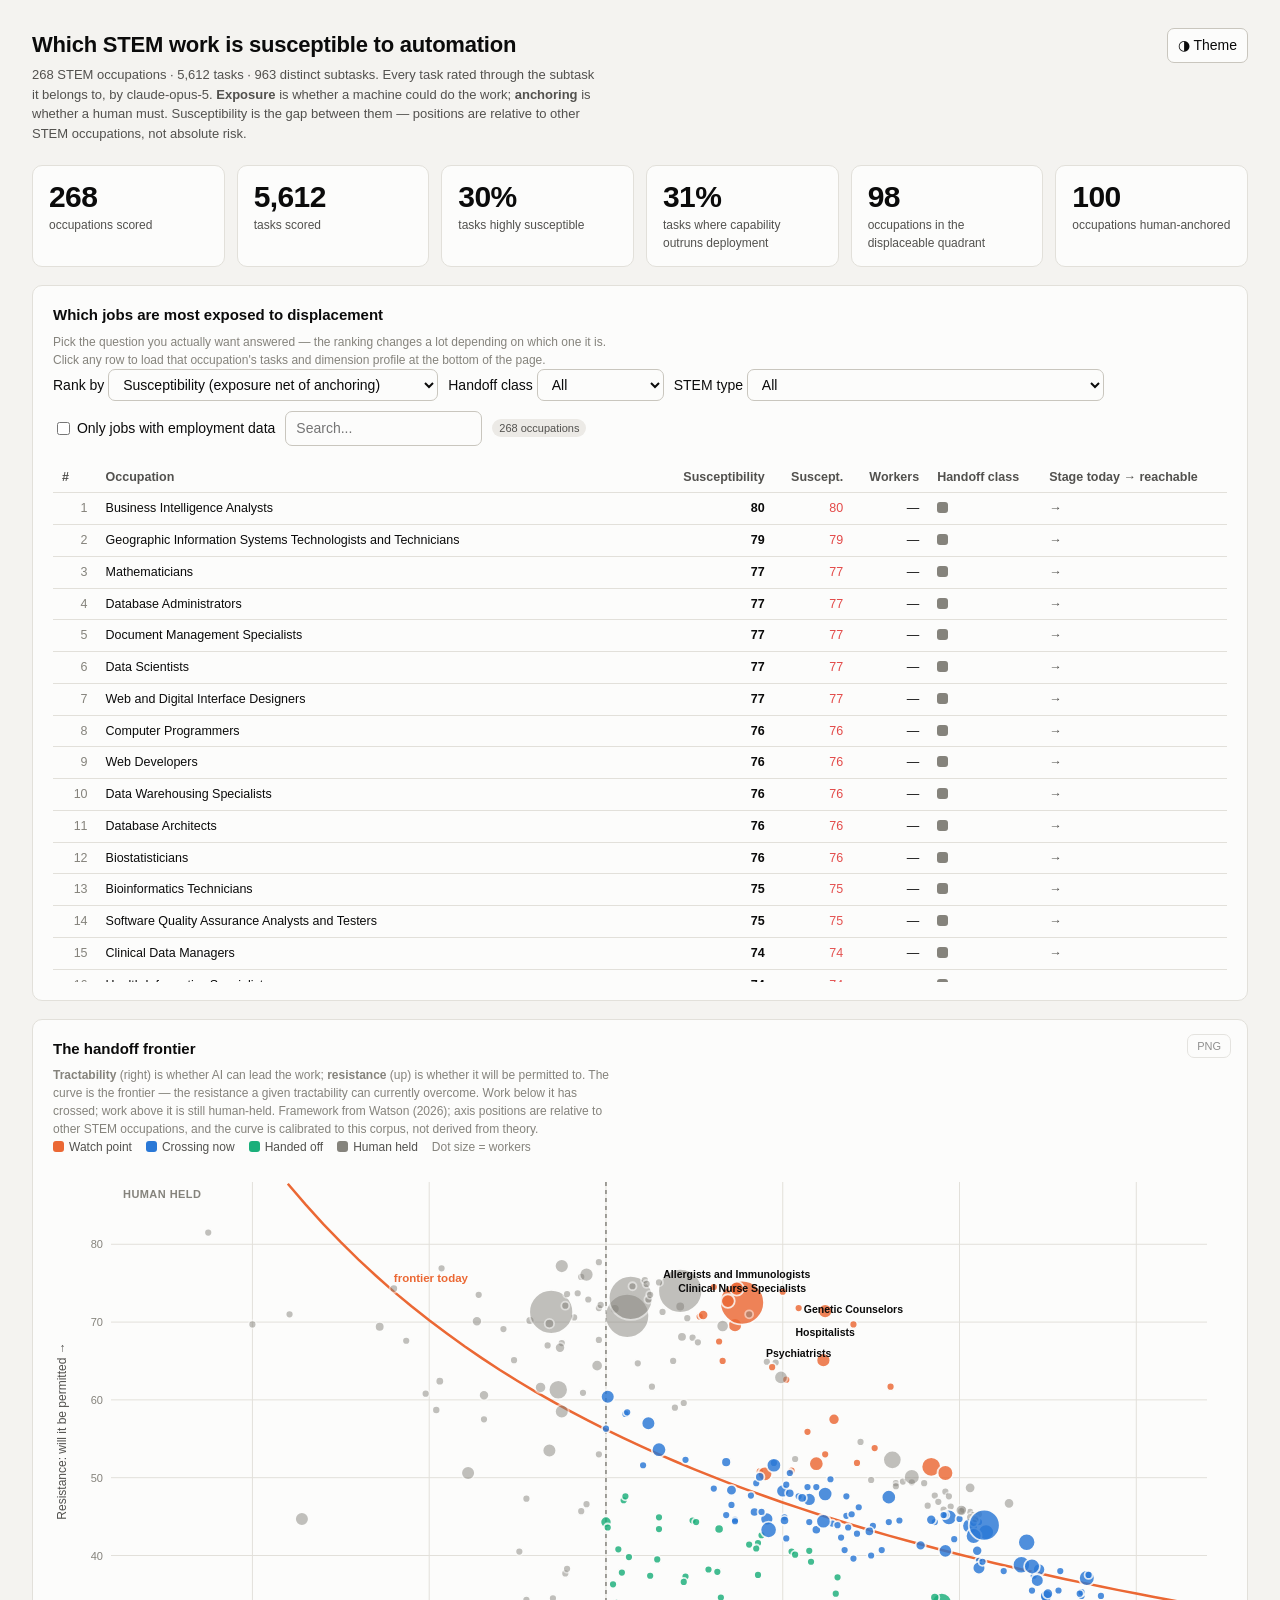
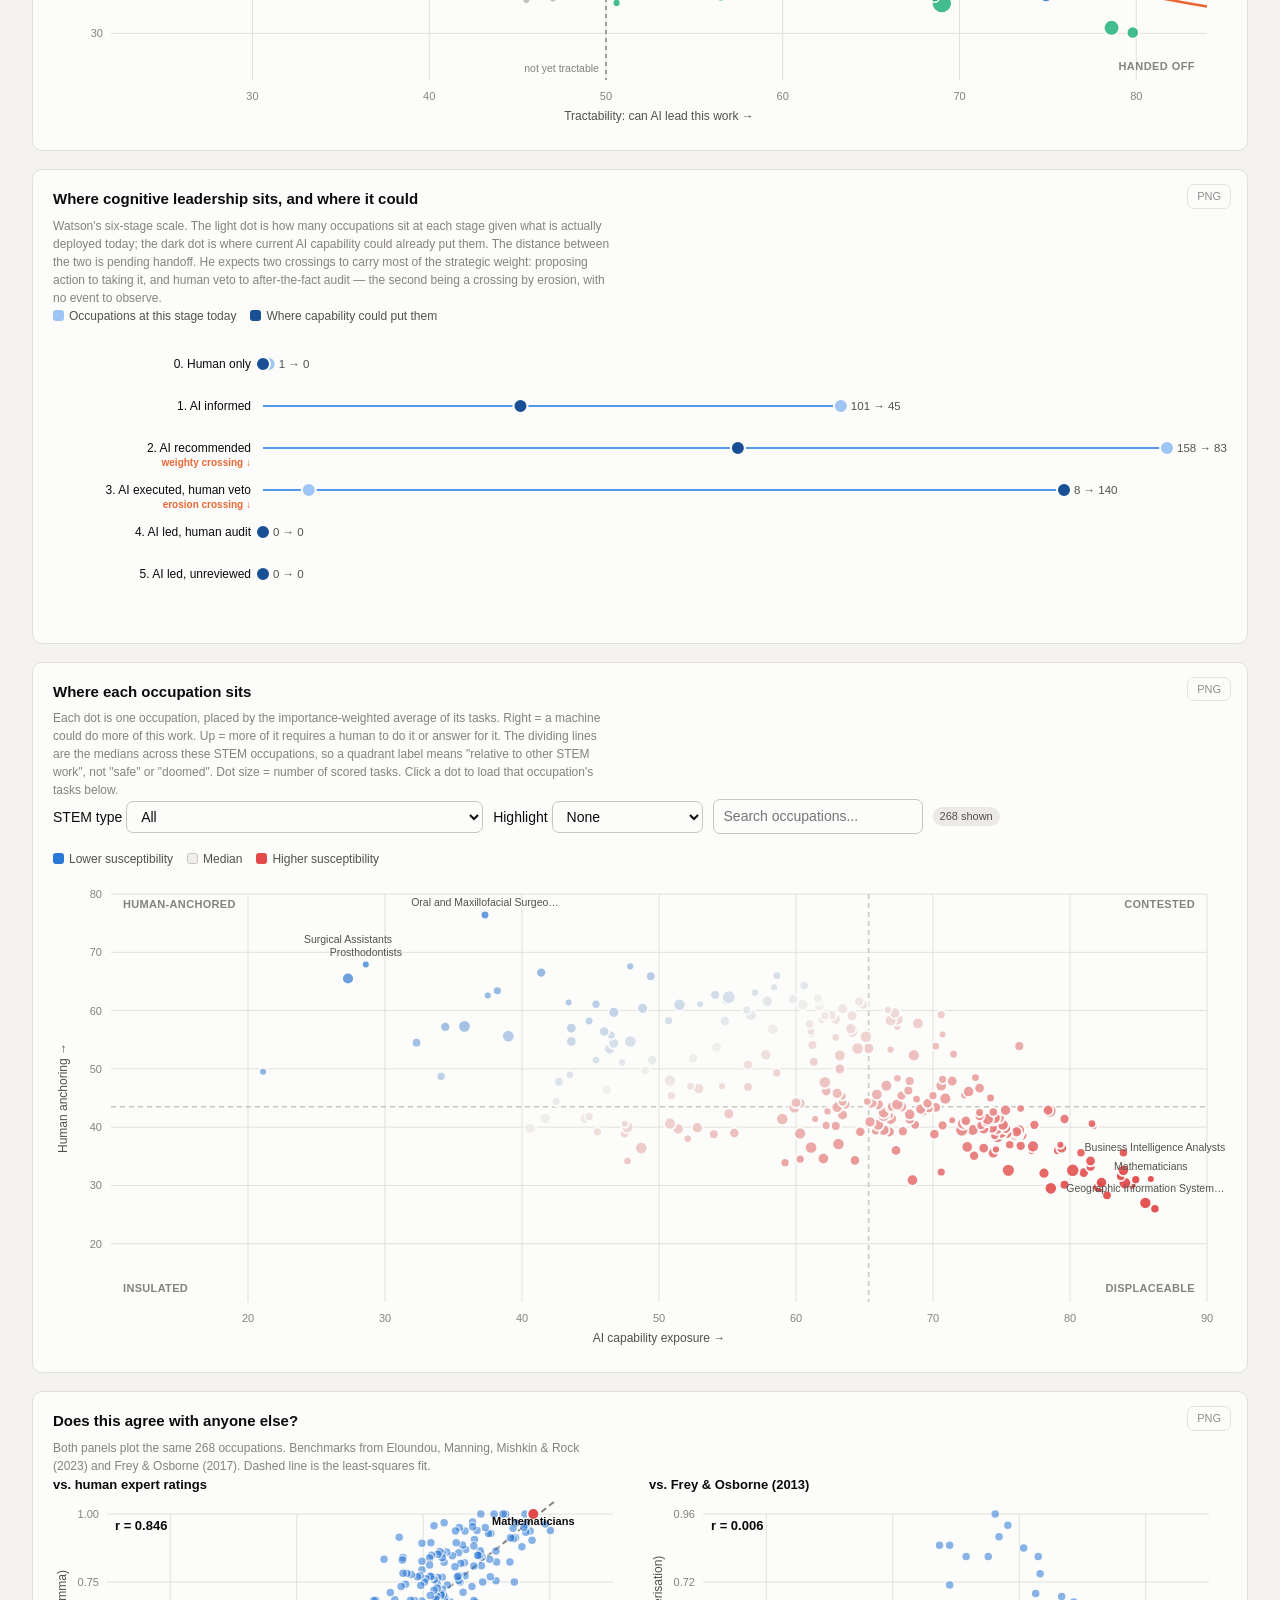
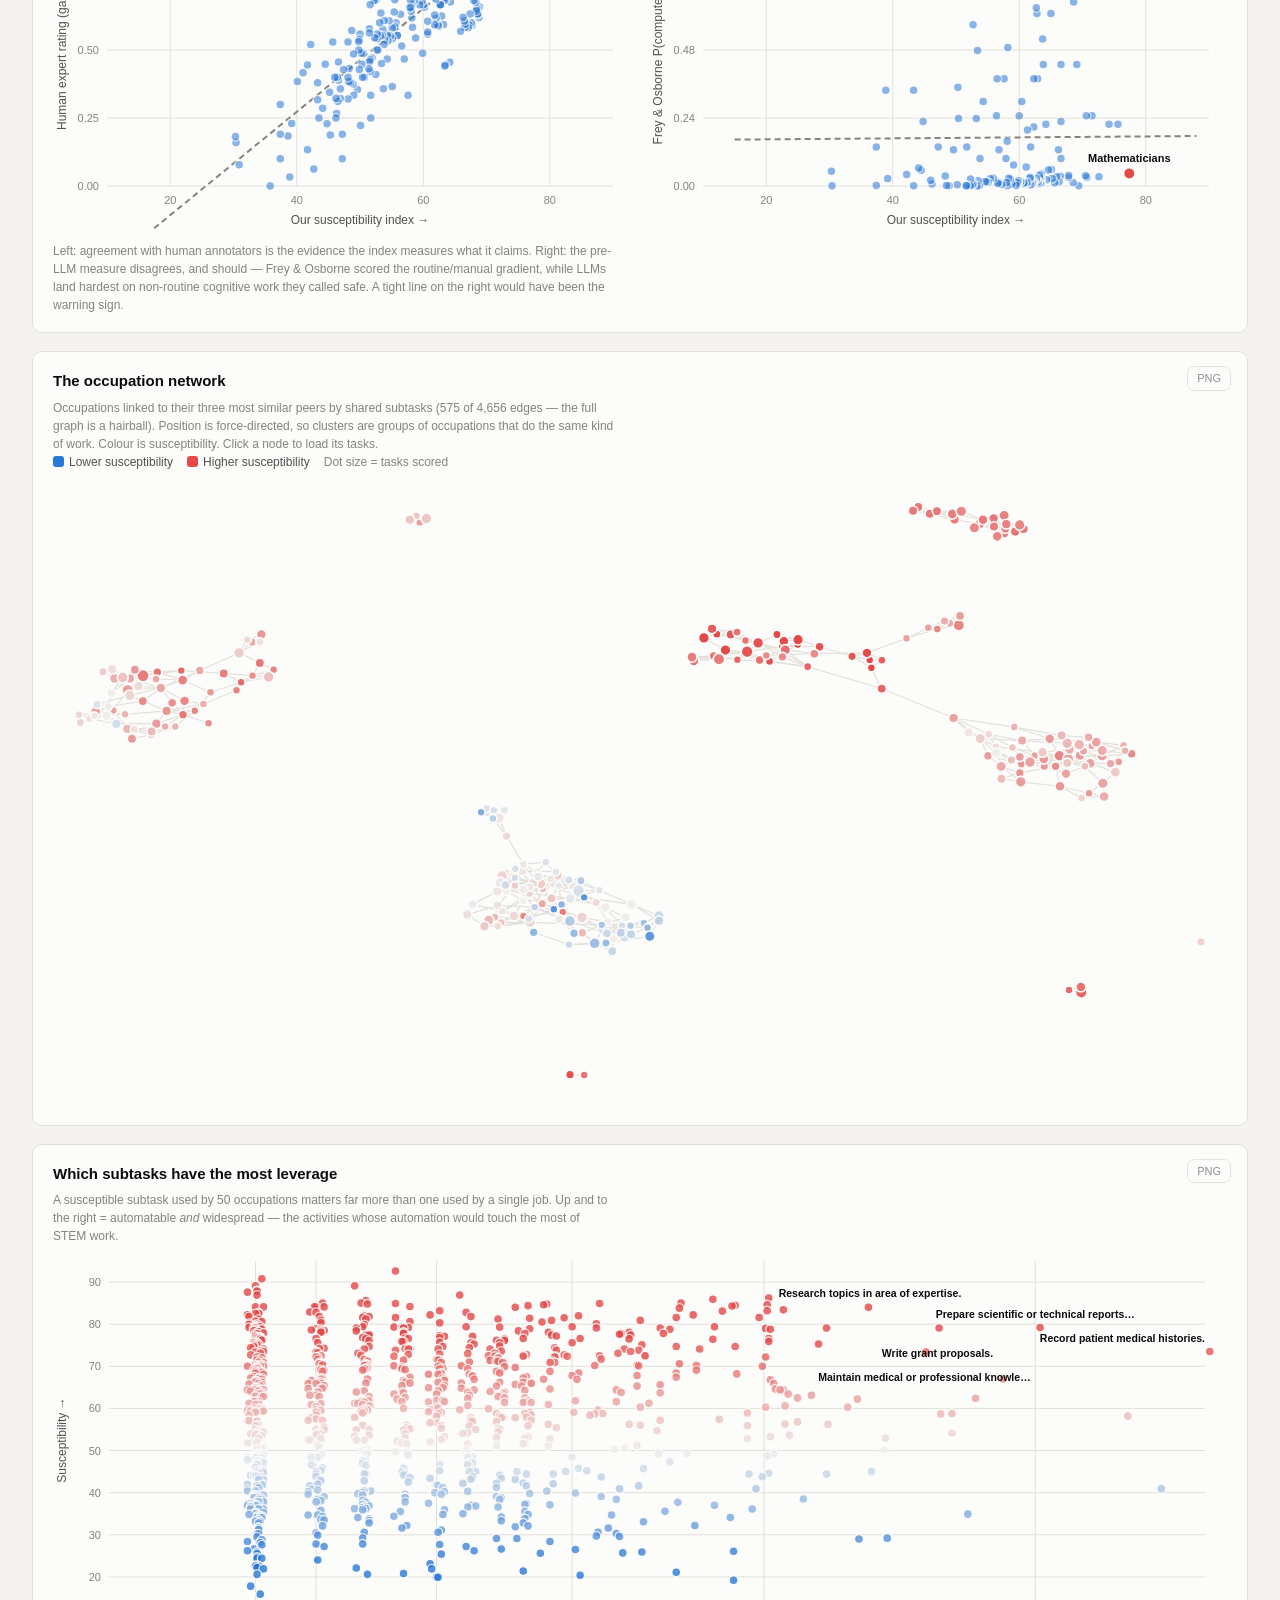
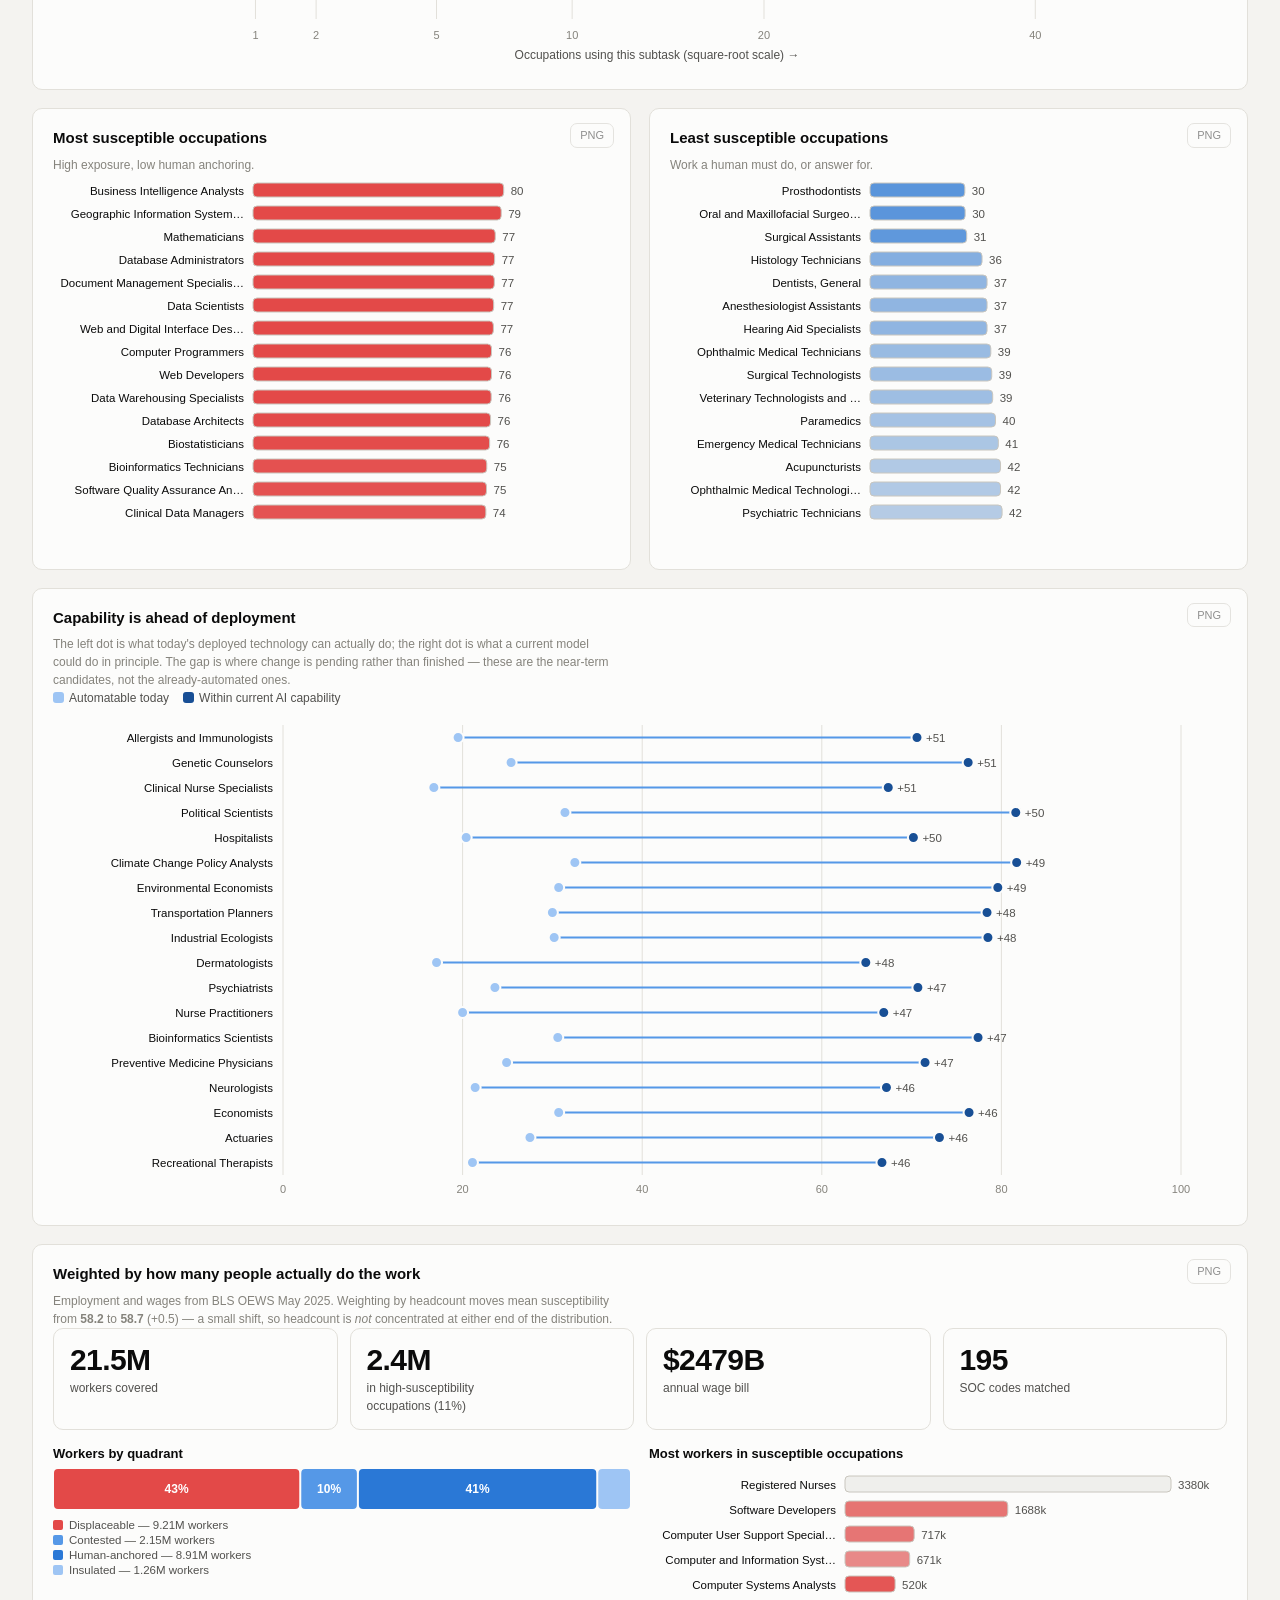
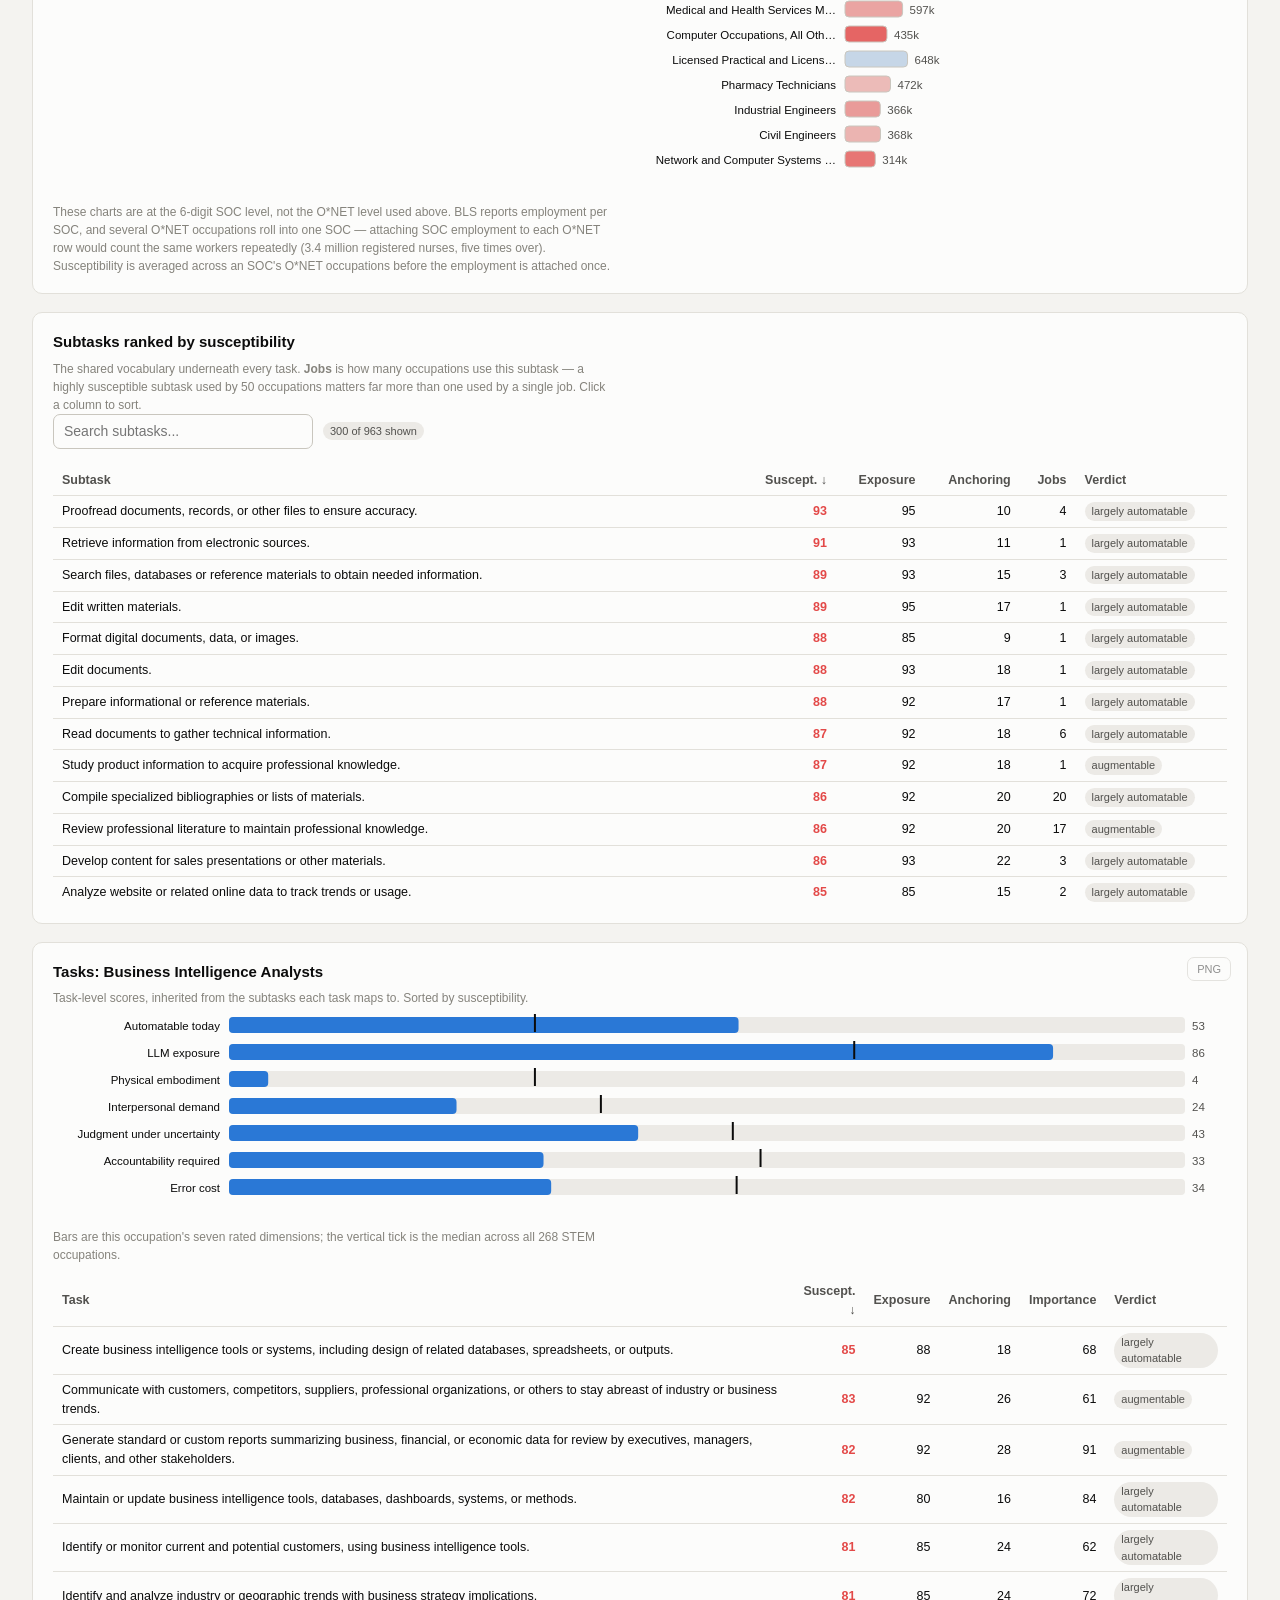
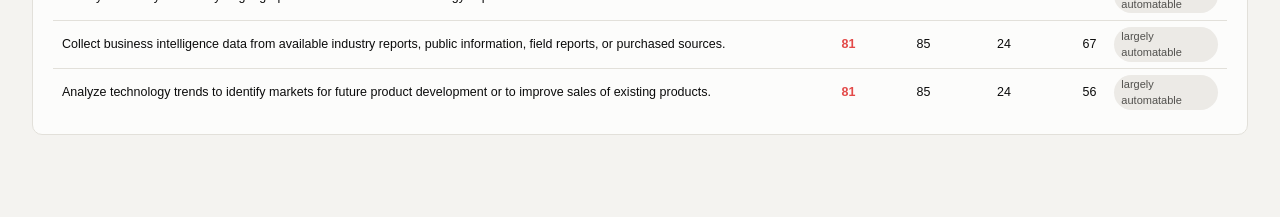
==== docs/dashboard.html @ af8ec161 "Publish the site to docs/ for GitHub Pages at onet.emersonjohnston.org GitHub Pages serves a directo" ====
<!doctype html>
<html lang="en"><head>
<meta charset="utf-8">
<meta name="viewport" content="width=device-width, initial-scale=1">
<title>STEM work &amp; automation susceptibility</title>
<style>
/* Palette roles - light and dark are each selected steps, not an auto-flip. */
.viz-root {
  color-scheme: light;
  --surface-1: #fcfcfb; --surface-2: #f4f3f0; --surface-3: #eceae6;
  --text-primary: #0b0b0b; --text-secondary: #52514e; --text-muted: #85837c;
  --grid: #e2e0da; --axis: #c9c6be;
  --series-1: #2a78d6; --series-2: #eb6834; --series-3: #1baf7a;
  --div-low: #2a78d6; --div-mid: #f0efec; --div-high: #e34948;
  --seq-1: #cde2fb; --seq-2: #9ec5f4; --seq-3: #5598e7; --seq-4: #2a78d6;
  --seq-5: #256abf; --seq-6: #184f95; --seq-7: #0d366b;
}
@media (prefers-color-scheme: dark) {
  :root:where(:not([data-theme="light"])) .viz-root {
    color-scheme: dark;
    --surface-1: #1a1a19; --surface-2: #232321; --surface-3: #2d2d2a;
    --text-primary: #ffffff; --text-secondary: #c3c2b7; --text-muted: #918f85;
    --grid: #333330; --axis: #4a4a45;
    --series-1: #3987e5; --series-2: #d95926; --series-3: #199e70;
    --div-low: #3987e5; --div-mid: #383835; --div-high: #e66767;
  }
}
:root[data-theme="dark"] .viz-root {
  color-scheme: dark;
  --surface-1: #1a1a19; --surface-2: #232321; --surface-3: #2d2d2a;
  --text-primary: #ffffff; --text-secondary: #c3c2b7; --text-muted: #918f85;
  --grid: #333330; --axis: #4a4a45;
  --series-1: #3987e5; --series-2: #d95926; --series-3: #199e70;
  --div-low: #3987e5; --div-mid: #383835; --div-high: #e66767;
}
* { box-sizing: border-box; }
body { margin: 0; background: var(--surface-2); }
.viz-root {
  font: 14px/1.5 -apple-system, BlinkMacSystemFont, "Segoe UI", Roboto, sans-serif;
  background: var(--surface-2); color: var(--text-primary);
  padding: 28px 32px 64px; min-height: 100vh;
}
h1 { font-size: 22px; margin: 0 0 4px; font-weight: 650; letter-spacing: -0.01em; }
h2 { font-size: 15px; margin: 0 0 2px; font-weight: 620; }
.sub { color: var(--text-secondary); font-size: 13px; margin: 0 0 22px; max-width: 78ch; }
.note { color: var(--text-muted); font-size: 12px; margin: 6px 0 0; max-width: 84ch; }
.card { background: var(--surface-1); border: 1px solid var(--grid);
        border-radius: 10px; padding: 18px 20px; margin-bottom: 18px; }
.kpis { display: grid; grid-template-columns: repeat(auto-fit, minmax(150px, 1fr)); gap: 12px; margin-bottom: 18px; }
.kpi { background: var(--surface-1); border: 1px solid var(--grid); border-radius: 10px; padding: 14px 16px; }
.kpi .v { font-size: 30px; font-weight: 640; letter-spacing: -0.02em; line-height: 1.1; }
.kpi .l { color: var(--text-secondary); font-size: 12px; margin-top: 3px; }
.controls { display: flex; flex-wrap: wrap; gap: 10px; align-items: center; margin-bottom: 16px; }
select, button, input { font: inherit; padding: 6px 10px; border-radius: 7px;
  border: 1px solid var(--axis); background: var(--surface-1); color: var(--text-primary); }
button { cursor: pointer; }
button.active { background: var(--series-1); color: #fff; border-color: var(--series-1); }
.legend { display: flex; gap: 14px; flex-wrap: wrap; align-items: center;
          font-size: 12px; color: var(--text-secondary); margin-bottom: 10px; }
.sw { width: 11px; height: 11px; border-radius: 3px; display: inline-block; margin-right: 5px; vertical-align: -1px; }
table { border-collapse: collapse; width: 100%; font-size: 12.5px; }
th, td { text-align: left; padding: 6px 9px; border-bottom: 1px solid var(--grid); }
th { color: var(--text-secondary); font-weight: 600; cursor: pointer; user-select: none;
     position: sticky; top: 0; background: var(--surface-1); }
td.num, th.num { text-align: right; font-variant-numeric: tabular-nums; }
.scroll { max-height: 440px; overflow: auto; }
.tip { position: fixed; pointer-events: none; opacity: 0; transition: opacity .1s;
  background: var(--surface-1); border: 1px solid var(--axis); border-radius: 8px;
  padding: 9px 11px; font-size: 12.5px; max-width: 330px; z-index: 50;
  box-shadow: 0 6px 20px rgba(0,0,0,.18); color: var(--text-primary); }
.tip b { display: block; margin-bottom: 4px; font-size: 13px; }
.tip .r { display: flex; justify-content: space-between; gap: 18px; color: var(--text-secondary); }
.tip .r span:last-child { color: var(--text-primary); font-variant-numeric: tabular-nums; }
.pill { display: inline-block; padding: 1px 7px; border-radius: 20px; font-size: 11px;
        background: var(--surface-3); color: var(--text-secondary); }
.grid2 { display: grid; grid-template-columns: 1fr 1fr; gap: 18px; }
@media (max-width: 1000px) { .grid2 { grid-template-columns: 1fr; } }
.topbar { display: flex; justify-content: space-between; align-items: flex-start; gap: 20px; }
.card { position: relative; }
.png { position: absolute; top: 14px; right: 16px; font-size: 11px; padding: 3px 9px;
       opacity: .45; transition: opacity .15s; }
.card:hover .png { opacity: 1; }
.pending { color: var(--text-muted); font-size: 12.5px; padding: 26px 0; }
text { font-family: inherit; }
</style></head>
<body><div class="viz-root">
<div class="topbar">
  <div>
    <h1>Which STEM work is susceptible to automation</h1>
    <p class="sub">268 STEM occupations &middot; 5,612 tasks &middot; 963 distinct subtasks. Every task rated through the subtask it belongs to, by claude-opus-5. <strong>Exposure</strong> is whether a machine could do the work; <strong>anchoring</strong> is whether a human must. Susceptibility is the gap between them &mdash; positions are relative to other STEM occupations, not absolute risk.</p>
  </div>
  <button id="theme" title="Toggle light/dark">&#9681; Theme</button>
</div>

<div class="kpis" id="kpis"></div>

<div class="card" id="card-answer">
  <h2>Which jobs are most exposed to displacement</h2>
  <p class="note">Pick the question you actually want answered &mdash; the ranking changes a
  lot depending on which one it is. Click any row to load that occupation's tasks and
  dimension profile at the bottom of the page.</p>
  <div class="controls">
    <label>Rank by
      <select id="a-metric">
        <option value="s">Susceptibility (exposure net of anchoring)</option>
        <option value="gap">Willingness gap (capability minus deployment)</option>
        <option value="ero">Erosion risk (crossing without an event)</option>
        <option value="sur">Surprise potential (Watson)</option>
        <option value="emp">Workers in the occupation</option>
        <option value="empatrisk">Workers &times; susceptibility</option>
      </select>
    </label>
    <label>Handoff class
      <select id="a-cls"><option value="">All</option></select>
    </label>
    <label>STEM type
      <select id="a-type"><option value="">All</option></select>
    </label>
    <label><input type="checkbox" id="a-emp" style="vertical-align:-2px"> Only jobs with
      employment data</label>
    <input id="a-q" placeholder="Search..." style="min-width:170px">
    <span class="pill" id="a-n"></span>
  </div>
  <div class="scroll" style="max-height:520px"><table id="t-answer"></table></div>
</div>

<div class="card" id="card-frontier">
  <h2>The handoff frontier</h2>
  <p class="note"><strong>Tractability</strong> (right) is whether AI can lead the work;
  <strong>resistance</strong> (up) is whether it will be permitted to. The curve is the
  frontier &mdash; the resistance a given tractability can currently overcome. Work below it
  has crossed; work above it is still human-held. Framework from Watson (2026);
  axis positions are relative to other STEM occupations, and the curve is calibrated to
  this corpus, not derived from theory.</p>
  <div class="legend" id="frontier-legend"></div>
  <div id="frontier"></div>
</div>

<div class="card" id="card-stages">
  <h2>Where cognitive leadership sits, and where it could</h2>
  <p class="note">Watson's six-stage scale. The light dot is how many occupations sit at each
  stage given what is actually deployed today; the dark dot is where current AI capability
  could already put them. The distance between the two is pending handoff.
  He expects two crossings to carry most of the strategic weight: proposing action to taking
  it, and human veto to after-the-fact audit &mdash; the second being a crossing by erosion,
  with no event to observe.</p>
  <div class="legend">
    <span><span class="sw" style="background:var(--seq-2)"></span>Occupations at this stage today</span>
    <span><span class="sw" style="background:var(--seq-6)"></span>Where capability could put them</span>
  </div>
  <div id="stages"></div>
</div>

<div class="card" id="card-scatter">
  <h2>Where each occupation sits</h2>
  <p class="note">Each dot is one occupation, placed by the importance-weighted average of its
  tasks. Right = a machine could do more of this work. Up = more of it requires a human to do it
  or answer for it. The dividing lines are the medians across these STEM occupations, so a
  quadrant label means "relative to other STEM work", not "safe" or "doomed".
  Dot size = number of scored tasks. Click a dot to load that occupation's tasks below.</p>
  <div class="controls">
    <label>STEM type
      <select id="f-type"><option value="">All</option></select>
    </label>
    <label>Highlight
      <select id="f-hl">
        <option value="">None</option>
        <option value="Displaceable">Displaceable</option>
        <option value="Contested">Contested</option>
        <option value="Human-anchored">Human-anchored</option>
        <option value="Insulated">Insulated</option>
      </select>
    </label>
    <input id="f-q" placeholder="Search occupations..." style="min-width:210px">
    <span class="pill" id="scatter-n"></span>
  </div>
  <div class="legend">
    <span><span class="sw" style="background:var(--div-low)"></span>Lower susceptibility</span>
    <span><span class="sw" style="background:var(--div-mid);border:1px solid var(--axis)"></span>Median</span>
    <span><span class="sw" style="background:var(--div-high)"></span>Higher susceptibility</span>
  </div>
  <div id="scatter"></div>
</div>

<div class="card" id="val-card" style="display:none">
  <h2>Does this agree with anyone else?</h2>
  <p class="note" id="val-note"></p>
  <div class="grid2">
    <div>
      <h2 style="font-size:13px;margin-bottom:6px">vs. human expert ratings</h2>
      <div id="val-human"></div>
    </div>
    <div>
      <h2 style="font-size:13px;margin-bottom:6px">vs. Frey &amp; Osborne (2013)</h2>
      <div id="val-frey"></div>
    </div>
  </div>
  <p class="note">Left: agreement with human annotators is the evidence the index measures
  what it claims. Right: the pre-LLM measure disagrees, and should &mdash; Frey &amp; Osborne
  scored the routine/manual gradient, while LLMs land hardest on non-routine cognitive work
  they called safe. A tight line on the right would have been the warning sign.</p>
</div>

<div class="card" id="card-network">
  <h2>The occupation network</h2>
  <p class="note">Occupations linked to their three most similar peers by shared subtasks
  (575 of 4,656 edges &mdash; the full graph is a hairball). Position is force-directed, so
  clusters are groups of occupations that do the same kind of work. Colour is
  susceptibility. Click a node to load its tasks.</p>
  <div class="legend">
    <span><span class="sw" style="background:var(--div-low)"></span>Lower susceptibility</span>
    <span><span class="sw" style="background:var(--div-high)"></span>Higher susceptibility</span>
    <span style="color:var(--text-muted)">Dot size = tasks scored</span>
  </div>
  <div id="network"></div>
</div>

<div class="card" id="card-leverage">
  <h2>Which subtasks have the most leverage</h2>
  <p class="note">A susceptible subtask used by 50 occupations matters far more than one used
  by a single job. Up and to the right = automatable <em>and</em> widespread &mdash; the
  activities whose automation would touch the most of STEM work.</p>
  <div id="leverage"></div>
</div>

<div class="grid2" id="grid-bars">
  <div class="card" id="card-bars-top">
    <h2>Most susceptible occupations</h2>
    <p class="note">High exposure, low human anchoring.</p>
    <div id="bars-top"></div>
  </div>
  <div class="card" id="card-bars-bot">
    <h2>Least susceptible occupations</h2>
    <p class="note">Work a human must do, or answer for.</p>
    <div id="bars-bot"></div>
  </div>
</div>

<div class="card" id="card-dumbbell">
  <h2>Capability is ahead of deployment</h2>
  <p class="note">The left dot is what today's deployed technology can actually do; the right dot
  is what a current model could do in principle. The gap is where change is pending rather than
  finished &mdash; these are the near-term candidates, not the already-automated ones.</p>
  <div class="legend">
    <span><span class="sw" style="background:var(--seq-2)"></span>Automatable today</span>
    <span><span class="sw" style="background:var(--seq-6)"></span>Within current AI capability</span>
  </div>
  <div id="dumbbell"></div>
</div>

<div class="card" id="emp-card" style="display:none">
  <h2>Weighted by how many people actually do the work</h2>
  <p class="note" id="emp-note"></p>
  <div class="kpis" id="emp-kpis" style="margin-bottom:14px"></div>
  <div class="grid2">
    <div>
      <h2 style="font-size:13px;margin-bottom:6px">Workers by quadrant</h2>
      <div id="emp-quad"></div>
    </div>
    <div>
      <h2 style="font-size:13px;margin-bottom:6px">Most workers in susceptible occupations</h2>
      <div id="emp-bars"></div>
    </div>
  </div>
  <p class="note">These charts are at the 6-digit SOC level, not the O*NET level used
  above. BLS reports employment per SOC, and several O*NET occupations roll into one
  SOC &mdash; attaching SOC employment to each O*NET row would count the same workers
  repeatedly (3.4 million registered nurses, five times over). Susceptibility is
  averaged across an SOC's O*NET occupations before the employment is attached once.</p>
</div>

<div class="card" id="card-subtasks">
  <h2>Subtasks ranked by susceptibility</h2>
  <p class="note">The shared vocabulary underneath every task. <strong>Jobs</strong> is how many
  occupations use this subtask &mdash; a highly susceptible subtask used by 50 occupations matters
  far more than one used by a single job. Click a column to sort.</p>
  <div class="controls">
    <input id="f-sub" placeholder="Search subtasks..." style="min-width:260px">
    <span class="pill" id="sub-n"></span>
  </div>
  <div class="scroll"><table id="t-sub"></table></div>
</div>

<div class="card" id="card-tasks">
  <h2 id="task-title">Tasks &mdash; click an occupation above</h2>
  <p class="note">Task-level scores, inherited from the subtasks each task maps to.
  Sorted by susceptibility.</p>
  <div id="profile" style="margin-bottom:14px"></div>
  <p class="note" style="margin-top:0;margin-bottom:12px">Bars are this occupation's seven
  rated dimensions; the vertical tick is the median across all 268 STEM occupations.</p>
  <div class="scroll"><table id="t-task"></table></div>
</div>

<div class="tip" id="tip"></div>
</div>
<script>
const DATA = {"hand":[{"c":"19-3041.00","t":"Sociologists","T":65.0,"R":49.7,"now":1,"reach":3,"nowL":"AI informed","reachL":"AI executed, human veto","gap":45.0,"cls":"Human held","ero":22.2,"sur":4.0,"emp":2260.0,"wx":"","ty":"Research, Development, Design, and Practitioners"},{"c":"29-9092.00","t":"Genetic Counselors","T":64.0,"R":69.7,"now":1,"reach":2,"nowL":"AI informed","reachL":"AI recommended","gap":50.9,"cls":"Watch point","ero":36.1,"sur":3.7,"emp":3740.0,"wx":"","ty":"Research, Development, Design, and Practitioners"},{"c":"19-2041.01","t":"Climate Change Policy Analysts","T":69.5,"R":46.3,"now":2,"reach":3,"nowL":"AI recommended","reachL":"AI executed, human veto","gap":49.3,"cls":"Human held","ero":31.5,"sur":3.1,"emp":89250.0,"wx":"proposing action to taking it","ty":"Research, Development, Design, and Practitioners"},{"c":"19-3094.00","t":"Political Scientists","T":68.6,"R":44.3,"now":2,"reach":3,"nowL":"AI recommended","reachL":"AI executed, human veto","gap":50.3,"cls":"Crossing now","ero":29.6,"sur":3.0,"emp":5540.0,"wx":"proposing action to taking it","ty":"Research, Development, Design, and Practitioners"},{"c":"15-2011.00","t":"Actuaries","T":66.1,"R":61.7,"now":1,"reach":2,"nowL":"AI informed","reachL":"AI recommended","gap":45.6,"cls":"Watch point","ero":31.7,"sur":2.9,"emp":26670.0,"wx":"","ty":"Research, Development, Design, and Practitioners"},{"c":"19-3099.01","t":"Transportation Planners","T":66.4,"R":49.3,"now":2,"reach":3,"nowL":"AI recommended","reachL":"AI executed, human veto","gap":48.4,"cls":"Human held","ero":30.0,"sur":2.9,"emp":37100.0,"wx":"proposing action to taking it","ty":"Research, Development, Design, and Practitioners"},{"c":"19-3011.01","t":"Environmental Economists","T":65.1,"R":43.8,"now":2,"reach":3,"nowL":"AI recommended","reachL":"AI executed, human veto","gap":48.8,"cls":"Crossing now","ero":26.4,"sur":2.6,"emp":17790.0,"wx":"proposing action to taking it","ty":"Research, Development, Design, and Practitioners"},{"c":"29-1229.05","t":"Preventive Medicine Physicians","T":62.3,"R":65.1,"now":1,"reach":2,"nowL":"AI informed","reachL":"AI recommended","gap":46.6,"cls":"Watch point","ero":27.6,"sur":2.6,"emp":342720.0,"wx":"","ty":"Research, Development, Design, and Practitioners"},{"c":"15-1211.01","t":"Health Informatics Specialists","T":73.8,"R":41.7,"now":2,"reach":3,"nowL":"AI recommended","reachL":"AI executed, human veto","gap":43.0,"cls":"Crossing now","ero":29.5,"sur":2.5,"emp":519530.0,"wx":"proposing action to taking it","ty":"Research, Development, Design, and Practitioners"},{"c":"15-2021.00","t":"Mathematicians","T":74.8,"R":34.6,"now":2,"reach":3,"nowL":"AI recommended","reachL":"AI executed, human veto","gap":41.5,"cls":"Crossing now","ero":29.9,"sur":2.5,"emp":2030.0,"wx":"proposing action to taking it","ty":"Research, Development, Design, and Practitioners"},{"c":"15-1243.01","t":"Data Warehousing Specialists","T":75.7,"R":38.0,"now":2,"reach":3,"nowL":"AI recommended","reachL":"AI executed, human veto","gap":40.7,"cls":"Crossing now","ero":29.1,"sur":2.4,"emp":67140.0,"wx":"proposing action to taking it","ty":"Research, Development, Design, and Practitioners"},{"c":"15-2051.00","t":"Data Scientists","T":74.9,"R":34.8,"now":2,"reach":3,"nowL":"AI recommended","reachL":"AI executed, human veto","gap":40.8,"cls":"Crossing now","ero":28.8,"sur":2.4,"emp":262440.0,"wx":"proposing action to taking it","ty":"Research, Development, Design, and Practitioners"},{"c":"15-2041.01","t":"Biostatisticians","T":74.2,"R":37.4,"now":2,"reach":3,"nowL":"AI recommended","reachL":"AI executed, human veto","gap":38.5,"cls":"Crossing now","ero":29.5,"sur":2.3,"emp":29030.0,"wx":"proposing action to taking it","ty":"Research, Development, Design, and Practitioners"},{"c":"19-1029.04","t":"Biologists","T":60.1,"R":44.9,"now":1,"reach":3,"nowL":"AI informed","reachL":"AI executed, human veto","gap":40.5,"cls":"Crossing now","ero":14.3,"sur":2.3,"emp":55850.0,"wx":"","ty":"Research, Development, Design, and Practitioners"},{"c":"19-2041.03","t":"Industrial Ecologists","T":62.8,"R":44.1,"now":2,"reach":3,"nowL":"AI recommended","reachL":"AI executed, human veto","gap":48.4,"cls":"Crossing now","ero":23.9,"sur":2.3,"emp":89250.0,"wx":"proposing action to taking it","ty":"Research, Development, Design, and Practitioners"},{"c":"19-3011.00","t":"Economists","T":66.4,"R":48.9,"now":2,"reach":3,"nowL":"AI recommended","reachL":"AI executed, human veto","gap":45.6,"cls":"Human held","ero":25.6,"sur":2.3,"emp":17790.0,"wx":"proposing action to taking it","ty":"Research, Development, Design, and Practitioners"},{"c":"15-2041.00","t":"Statisticians","T":72.5,"R":38.0,"now":2,"reach":3,"nowL":"AI recommended","reachL":"AI executed, human veto","gap":38.9,"cls":"Crossing now","ero":28.3,"sur":2.2,"emp":29030.0,"wx":"proposing action to taking it","ty":"Research, Development, Design, and Practitioners"},{"c":"15-1299.04","t":"Penetration Testers","T":70.6,"R":43.8,"now":2,"reach":3,"nowL":"AI recommended","reachL":"AI executed, human veto","gap":37.3,"cls":"Crossing now","ero":27.7,"sur":2.1,"emp":435370.0,"wx":"proposing action to taking it","ty":"Research, Development, Design, and Practitioners"},{"c":"15-2031.00","t":"Operations Research Analysts","T":71.1,"R":39.3,"now":2,"reach":3,"nowL":"AI recommended","reachL":"AI executed, human veto","gap":42.1,"cls":"Crossing now","ero":25.1,"sur":2.1,"emp":108510.0,"wx":"proposing action to taking it","ty":"Research, Development, Design, and Practitioners"},{"c":"17-2041.00","t":"Chemical Engineers","T":58.2,"R":47.7,"now":1,"reach":3,"nowL":"AI informed","reachL":"AI executed, human veto","gap":39.5,"cls":"Crossing now","ero":13.3,"sur":2.1,"emp":21070.0,"wx":"","ty":"Research, Development, Design, and Practitioners"},{"c":"19-3051.00","t":"Urban and Regional Planners","T":66.8,"R":49.5,"now":2,"reach":3,"nowL":"AI recommended","reachL":"AI executed, human veto","gap":43.0,"cls":"Human held","ero":24.4,"sur":2.1,"emp":44230.0,"wx":"proposing action to taking it","ty":"Research, Development, Design, and Practitioners"},{"c":"29-1229.06","t":"Sports Medicine Physicians","T":57.3,"R":69.6,"now":1,"reach":2,"nowL":"AI informed","reachL":"AI recommended","gap":45.0,"cls":"Watch point","ero":23.7,"sur":2.1,"emp":342720.0,"wx":"","ty":"Research, Development, Design, and Practitioners"},{"c":"15-1212.00","t":"Information Security Analysts","T":72.8,"R":46.7,"now":2,"reach":3,"nowL":"AI recommended","reachL":"AI executed, human veto","gap":34.2,"cls":"Human held","ero":28.8,"sur":2.0,"emp":190650.0,"wx":"proposing action to taking it","ty":"Research, Development, Design, and Practitioners"},{"c":"15-1299.03","t":"Document Management Specialists","T":77.2,"R":37.1,"now":2,"reach":3,"nowL":"AI recommended","reachL":"AI executed, human veto","gap":35.0,"cls":"Crossing now","ero":29.1,"sur":2.0,"emp":435370.0,"wx":"proposing action to taking it","ty":"Research, Development, Design, and Practitioners"},{"c":"19-1029.01","t":"Bioinformatics Scientists","T":66.0,"R":44.3,"now":2,"reach":3,"nowL":"AI recommended","reachL":"AI executed, human veto","gap":46.8,"cls":"Crossing now","ero":21.5,"sur":2.0,"emp":55850.0,"wx":"proposing action to taking it","ty":"Research, Development, Design, and Practitioners"},{"c":"19-1041.00","t":"Epidemiologists","T":61.4,"R":55.9,"now":1,"reach":2,"nowL":"AI informed","reachL":"AI recommended","gap":45.3,"cls":"Watch point","ero":22.5,"sur":2.0,"emp":12090.0,"wx":"","ty":"Research, Development, Design, and Practitioners"},{"c":"19-2041.00","t":"Environmental Scientists and Specialists, Including Health","T":60.5,"R":50.9,"now":1,"reach":2,"nowL":"AI informed","reachL":"AI recommended","gap":44.7,"cls":"Watch point","ero":22.4,"sur":2.0,"emp":89250.0,"wx":"","ty":"Research, Development, Design, and Practitioners"},{"c":"15-1243.00","t":"Database Architects","T":77.3,"R":37.5,"now":2,"reach":3,"nowL":"AI recommended","reachL":"AI executed, human veto","gap":36.4,"cls":"Crossing now","ero":26.1,"sur":1.9,"emp":67140.0,"wx":"proposing action to taking it","ty":"Research, Development, Design, and Practitioners"},{"c":"15-2051.02","t":"Clinical Data Managers","T":74.5,"R":38.2,"now":2,"reach":3,"nowL":"AI recommended","reachL":"AI executed, human veto","gap":38.0,"cls":"Crossing now","ero":25.5,"sur":1.9,"emp":262440.0,"wx":"proposing action to taking it","ty":"Research, Development, Design, and Practitioners"},{"c":"19-3032.00","t":"Industrial-Organizational Psychologists","T":64.2,"R":51.9,"now":1,"reach":2,"nowL":"AI informed","reachL":"AI recommended","gap":43.8,"cls":"Watch point","ero":21.5,"sur":1.9,"emp":790.0,"wx":"","ty":"Research, Development, Design, and Practitioners"},{"c":"25-1053.00","t":"Environmental Science Teachers, Postsecondary","T":70.6,"R":45.6,"now":2,"reach":3,"nowL":"AI recommended","reachL":"AI executed, human veto","gap":40.5,"cls":"Human held","ero":23.2,"sur":1.9,"emp":6690.0,"wx":"proposing action to taking it","ty":"Postsecondary Teaching"},{"c":"11-9041.00","t":"Architectural and Engineering Managers","T":62.9,"R":57.5,"now":1,"reach":2,"nowL":"AI informed","reachL":"AI recommended","gap":41.7,"cls":"Watch point","ero":22.1,"sur":1.8,"emp":220260.0,"wx":"","ty":"Managerial"},{"c":"11-9121.00","t":"Natural Sciences Managers","T":65.2,"R":53.8,"now":1,"reach":2,"nowL":"AI informed","reachL":"AI recommended","gap":41.0,"cls":"Watch point","ero":22.0,"sur":1.8,"emp":108690.0,"wx":"","ty":"Managerial"},{"c":"15-1211.00","t":"Computer Systems Analysts","T":73.5,"R":38.8,"now":2,"reach":3,"nowL":"AI recommended","reachL":"AI executed, human veto","gap":37.4,"cls":"Crossing now","ero":23.7,"sur":1.8,"emp":519530.0,"wx":"proposing action to taking it","ty":"Research, Development, Design, and Practitioners"},{"c":"15-1221.00","t":"Computer and Information Research Scientists","T":67.3,"R":49.4,"now":2,"reach":3,"nowL":"AI recommended","reachL":"AI executed, human veto","gap":41.2,"cls":"Human held","ero":21.5,"sur":1.8,"emp":37200.0,"wx":"proposing action to taking it","ty":"Research, Development, Design, and Practitioners"},{"c":"15-1255.00","t":"Web and Digital Interface Designers","T":76.9,"R":34.8,"now":2,"reach":3,"nowL":"AI recommended","reachL":"AI executed, human veto","gap":36.8,"cls":"Crossing now","ero":25.1,"sur":1.8,"emp":113330.0,"wx":"proposing action to taking it","ty":"Research, Development, Design, and Practitioners"},{"c":"15-1299.07","t":"Blockchain Engineers","T":71.5,"R":43.0,"now":2,"reach":3,"nowL":"AI recommended","reachL":"AI executed, human veto","gap":35.6,"cls":"Crossing now","ero":25.0,"sur":1.8,"emp":435370.0,"wx":"proposing action to taking it","ty":"Research, Development, Design, and Practitioners"},{"c":"17-2031.00","t":"Bioengineers and Biomedical Engineers","T":64.3,"R":46.2,"now":2,"reach":3,"nowL":"AI recommended","reachL":"AI executed, human veto","gap":44.5,"cls":"Crossing now","ero":20.0,"sur":1.8,"emp":23480.0,"wx":"proposing action to taking it","ty":"Research, Development, Design, and Practitioners"},{"c":"17-2051.02","t":"Water/Wastewater Engineers","T":61.9,"R":51.8,"now":1,"reach":2,"nowL":"AI informed","reachL":"AI recommended","gap":41.5,"cls":"Watch point","ero":21.4,"sur":1.8,"emp":367840.0,"wx":"","ty":"Research, Development, Design, and Practitioners"},{"c":"25-1031.00","t":"Architecture Teachers, Postsecondary","T":70.9,"R":45.0,"now":2,"reach":3,"nowL":"AI recommended","reachL":"AI executed, human veto","gap":39.5,"cls":"Human held","ero":22.5,"sur":1.8,"emp":7700.0,"wx":"proposing action to taking it","ty":"Postsecondary Teaching"},{"c":"25-1043.00","t":"Forestry and Conservation Science Teachers, Postsecondary","T":70.8,"R":45.2,"now":2,"reach":3,"nowL":"AI recommended","reachL":"AI executed, human veto","gap":40.1,"cls":"Human held","ero":22.7,"sur":1.8,"emp":1520.0,"wx":"proposing action to taking it","ty":"Postsecondary Teaching"},{"c":"25-1061.00","t":"Anthropology and Archeology Teachers, Postsecondary","T":69.1,"R":45.9,"now":2,"reach":3,"nowL":"AI recommended","reachL":"AI executed, human veto","gap":40.9,"cls":"Human held","ero":21.7,"sur":1.8,"emp":5240.0,"wx":"proposing action to taking it","ty":"Postsecondary Teaching"},{"c":"25-1062.00","t":"Area, Ethnic, and Cultural Studies Teachers, Postsecondary","T":70.6,"R":44.9,"now":2,"reach":3,"nowL":"AI recommended","reachL":"AI executed, human veto","gap":40.0,"cls":"Human held","ero":22.1,"sur":1.8,"emp":11300.0,"wx":"proposing action to taking it","ty":"Postsecondary Teaching"},{"c":"25-1063.00","t":"Economics Teachers, Postsecondary","T":71.1,"R":44.3,"now":2,"reach":3,"nowL":"AI recommended","reachL":"AI executed, human veto","gap":39.6,"cls":"Crossing now","ero":22.3,"sur":1.8,"emp":11560.0,"wx":"proposing action to taking it","ty":"Postsecondary Teaching"},{"c":"25-1072.00","t":"Nursing Instructors and Teachers, Postsecondary","T":69.2,"R":48.2,"now":2,"reach":3,"nowL":"AI recommended","reachL":"AI executed, human veto","gap":41.4,"cls":"Human held","ero":21.9,"sur":1.8,"emp":77960.0,"wx":"proposing action to taking it","ty":"Postsecondary Teaching"},{"c":"15-1299.06","t":"Digital Forensics Analysts","T":69.4,"R":44.9,"now":2,"reach":3,"nowL":"AI recommended","reachL":"AI executed, human veto","gap":32.6,"cls":"Crossing now","ero":25.6,"sur":1.7,"emp":435370.0,"wx":"proposing action to taking it","ty":"Research, Development, Design, and Practitioners"},{"c":"25-1022.00","t":"Mathematical Science Teachers, Postsecondary","T":71.1,"R":45.3,"now":2,"reach":3,"nowL":"AI recommended","reachL":"AI executed, human veto","gap":37.6,"cls":"Human held","ero":22.1,"sur":1.7,"emp":47670.0,"wx":"proposing action to taking it","ty":"Postsecondary Teaching"},{"c":"25-1032.00","t":"Engineering Teachers, Postsecondary","T":70.9,"R":44.5,"now":2,"reach":3,"nowL":"AI recommended","reachL":"AI executed, human veto","gap":39.1,"cls":"Crossing now","ero":22.2,"sur":1.7,"emp":40270.0,"wx":"proposing action to taking it","ty":"Postsecondary Teaching"},{"c":"25-1041.00","t":"Agricultural Sciences Teachers, Postsecondary","T":70.2,"R":45.9,"now":2,"reach":3,"nowL":"AI recommended","reachL":"AI executed, human veto","gap":39.9,"cls":"Human held","ero":21.6,"sur":1.7,"emp":8920.0,"wx":"proposing action to taking it","ty":"Postsecondary Teaching"},{"c":"25-1051.00","t":"Atmospheric, Earth, Marine, and Space Sciences Teachers, Postsecondary","T":70.8,"R":44.2,"now":2,"reach":3,"nowL":"AI recommended","reachL":"AI executed, human veto","gap":38.9,"cls":"Crossing now","ero":21.8,"sur":1.7,"emp":9900.0,"wx":"proposing action to taking it","ty":"Postsecondary Teaching"},{"c":"25-1065.00","t":"Political Science Teachers, Postsecondary","T":70.9,"R":44.7,"now":2,"reach":3,"nowL":"AI recommended","reachL":"AI executed, human veto","gap":39.5,"cls":"Human held","ero":22.0,"sur":1.7,"emp":16970.0,"wx":"proposing action to taking it","ty":"Postsecondary Teaching"},{"c":"25-1066.00","t":"Psychology Teachers, Postsecondary","T":68.6,"R":47.7,"now":2,"reach":3,"nowL":"AI recommended","reachL":"AI executed, human veto","gap":40.2,"cls":"Human held","ero":21.5,"sur":1.7,"emp":41530.0,"wx":"proposing action to taking it","ty":"Postsecondary Teaching"},{"c":"25-1067.00","t":"Sociology Teachers, Postsecondary","T":70.1,"R":45.7,"now":2,"reach":3,"nowL":"AI recommended","reachL":"AI executed, human veto","gap":39.7,"cls":"Human held","ero":21.5,"sur":1.7,"emp":11850.0,"wx":"proposing action to taking it","ty":"Postsecondary Teaching"},{"c":"29-1031.00","t":"Dietitians and Nutritionists","T":60.2,"R":62.6,"now":1,"reach":2,"nowL":"AI informed","reachL":"AI recommended","gap":41.6,"cls":"Watch point","ero":20.9,"sur":1.7,"emp":77570.0,"wx":"","ty":"Research, Development, Design, and Practitioners"},{"c":"29-1129.02","t":"Music Therapists","T":56.4,"R":67.5,"now":1,"reach":2,"nowL":"AI informed","reachL":"AI recommended","gap":42.7,"cls":"Watch point","ero":19.4,"sur":1.7,"emp":22640.0,"wx":"","ty":"Research, Development, Design, and Practitioners"},{"c":"15-1299.01","t":"Web Administrators","T":74.1,"R":38.6,"now":2,"reach":3,"nowL":"AI recommended","reachL":"AI executed, human veto","gap":33.1,"cls":"Crossing now","ero":23.9,"sur":1.6,"emp":435370.0,"wx":"proposing action to taking it","ty":"Research, Development, Design, and Practitioners"},{"c":"15-1299.08","t":"Computer Systems Engineers/Architects","T":70.8,"R":42.5,"now":2,"reach":3,"nowL":"AI recommended","reachL":"AI executed, human veto","gap":36.9,"cls":"Crossing now","ero":21.8,"sur":1.6,"emp":435370.0,"wx":"proposing action to taking it","ty":"Research, Development, Design, and Practitioners"},{"c":"15-2099.01","t":"Bioinformatics Technicians","T":75.6,"R":35.5,"now":2,"reach":3,"nowL":"AI recommended","reachL":"AI executed, human veto","gap":35.8,"cls":"Crossing now","ero":21.8,"sur":1.6,"emp":3720.0,"wx":"proposing action to taking it","ty":"Research, Development, Design, and Practitioners"},{"c":"19-2012.00","t":"Physicists","T":63.3,"R":42.3,"now":2,"reach":3,"nowL":"AI recommended","reachL":"AI executed, human veto","gap":42.8,"cls":"Crossing now","ero":18.8,"sur":1.6,"emp":20430.0,"wx":"proposing action to taking it","ty":"Research, Development, Design, and Practitioners"},{"c":"19-2041.02","t":"Environmental Restoration Planners","T":58.7,"R":50.8,"now":1,"reach":2,"nowL":"AI informed","reachL":"AI recommended","gap":44.9,"cls":"Watch point","ero":18.2,"sur":1.6,"emp":89250.0,"wx":"","ty":"Research, Development, Design, and Practitioners"},{"c":"19-3033.00","t":"Clinical and Counseling Psychologists","T":59.6,"R":64.8,"now":1,"reach":2,"nowL":"AI informed","reachL":"AI recommended","gap":39.8,"cls":"Human held","ero":19.9,"sur":1.6,"emp":75990.0,"wx":"","ty":"Research, Development, Design, and Practitioners"},{"c":"25-1021.00","t":"Computer Science Teachers, Postsecondary","T":68.8,"R":46.9,"now":2,"reach":3,"nowL":"AI recommended","reachL":"AI executed, human veto","gap":40.3,"cls":"Human held","ero":20.1,"sur":1.6,"emp":35480.0,"wx":"proposing action to taking it","ty":"Postsecondary Teaching"},{"c":"25-1042.00","t":"Biological Science Teachers, Postsecondary","T":69.2,"R":45.2,"now":2,"reach":3,"nowL":"AI recommended","reachL":"AI executed, human veto","gap":39.7,"cls":"Crossing now","ero":19.7,"sur":1.6,"emp":50190.0,"wx":"proposing action to taking it","ty":"Postsecondary Teaching"},{"c":"25-1064.00","t":"Geography Teachers, Postsecondary","T":70.0,"R":44.7,"now":2,"reach":3,"nowL":"AI recommended","reachL":"AI executed, human veto","gap":38.3,"cls":"Crossing now","ero":20.7,"sur":1.6,"emp":3330.0,"wx":"proposing action to taking it","ty":"Postsecondary Teaching"},{"c":"25-1071.00","t":"Health Specialties Teachers, Postsecondary","T":70.1,"R":45.8,"now":2,"reach":3,"nowL":"AI recommended","reachL":"AI executed, human veto","gap":38.6,"cls":"Human held","ero":21.2,"sur":1.6,"emp":221270.0,"wx":"proposing action to taking it","ty":"Postsecondary Teaching"},{"c":"29-1129.01","t":"Art Therapists","T":59.1,"R":64.9,"now":1,"reach":2,"nowL":"AI informed","reachL":"AI recommended","gap":39.6,"cls":"Human held","ero":19.8,"sur":1.6,"emp":22640.0,"wx":"","ty":"Research, Development, Design, and Practitioners"},{"c":"29-2051.00","t":"Dietetic Technicians","T":59.4,"R":64.2,"now":1,"reach":2,"nowL":"AI informed","reachL":"AI recommended","gap":41.3,"cls":"Watch point","ero":19.8,"sur":1.6,"emp":31560.0,"wx":"","ty":"Technologists and Technicians"},{"c":"15-1251.00","t":"Computer Programmers","T":76.9,"R":35.3,"now":2,"reach":3,"nowL":"AI recommended","reachL":"AI executed, human veto","gap":32.1,"cls":"Crossing now","ero":23.7,"sur":1.5,"emp":92230.0,"wx":"proposing action to taking it","ty":"Research, Development, Design, and Practitioners"},{"c":"15-1252.00","t":"Software Developers","T":71.4,"R":43.9,"now":2,"reach":3,"nowL":"AI recommended","reachL":"AI executed, human veto","gap":35.0,"cls":"Crossing now","ero":20.9,"sur":1.5,"emp":1687890.0,"wx":"proposing action to taking it","ty":"Research, Development, Design, and Practitioners"},{"c":"17-2141.00","t":"Mechanical Engineers","T":60.0,"R":48.3,"now":1,"reach":3,"nowL":"AI informed","reachL":"AI executed, human veto","gap":35.9,"cls":"Crossing now","ero":10.3,"sur":1.5,"emp":296810.0,"wx":"","ty":"Research, Development, Design, and Practitioners"},{"c":"17-2199.05","t":"Mechatronics Engineers","T":60.4,"R":48.0,"now":1,"reach":3,"nowL":"AI informed","reachL":"AI executed, human veto","gap":33.5,"cls":"Crossing now","ero":11.0,"sur":1.5,"emp":154070.0,"wx":"","ty":"Research, Development, Design, and Practitioners"},{"c":"19-3034.00","t":"School Psychologists","T":64.4,"R":54.6,"now":1,"reach":2,"nowL":"AI informed","reachL":"AI recommended","gap":39.8,"cls":"Human held","ero":18.6,"sur":1.5,"emp":63940.0,"wx":"","ty":"Research, Development, Design, and Practitioners"},{"c":"25-1054.00","t":"Physics Teachers, Postsecondary","T":69.1,"R":45.2,"now":2,"reach":3,"nowL":"AI recommended","reachL":"AI executed, human veto","gap":38.1,"cls":"Crossing now","ero":19.2,"sur":1.5,"emp":13090.0,"wx":"proposing action to taking it","ty":"Postsecondary Teaching"},{"c":"29-1123.00","t":"Physical Therapists","T":56.6,"R":69.5,"now":1,"reach":2,"nowL":"AI informed","reachL":"AI recommended","gap":38.9,"cls":"Human held","ero":19.4,"sur":1.5,"emp":267330.0,"wx":"","ty":"Research, Development, Design, and Practitioners"},{"c":"15-1241.00","t":"Computer Network Architects","T":68.4,"R":44.6,"now":2,"reach":3,"nowL":"AI recommended","reachL":"AI executed, human veto","gap":36.0,"cls":"Crossing now","ero":19.1,"sur":1.4,"emp":179740.0,"wx":"proposing action to taking it","ty":"Research, Development, Design, and Practitioners"},{"c":"15-1255.01","t":"Video Game Designers","T":74.1,"R":35.5,"now":2,"reach":3,"nowL":"AI recommended","reachL":"AI executed, human veto","gap":36.9,"cls":"Crossing now","ero":18.9,"sur":1.4,"emp":113330.0,"wx":"proposing action to taking it","ty":"Research, Development, Design, and Practitioners"},{"c":"17-2112.00","t":"Industrial Engineers","T":66.0,"R":47.5,"now":2,"reach":3,"nowL":"AI recommended","reachL":"AI executed, human veto","gap":36.2,"cls":"Crossing now","ero":19.7,"sur":1.4,"emp":365740.0,"wx":"proposing action to taking it","ty":"Research, Development, Design, and Practitioners"},{"c":"19-3022.00","t":"Survey Researchers","T":66.6,"R":44.5,"now":2,"reach":3,"nowL":"AI recommended","reachL":"AI executed, human veto","gap":37.8,"cls":"Crossing now","ero":19.1,"sur":1.4,"emp":8290.0,"wx":"proposing action to taking it","ty":"Research, Development, Design, and Practitioners"},{"c":"19-3039.02","t":"Neuropsychologists","T":56.6,"R":65.0,"now":1,"reach":2,"nowL":"AI informed","reachL":"AI recommended","gap":43.0,"cls":"Watch point","ero":16.8,"sur":1.4,"emp":18820.0,"wx":"","ty":"Research, Development, Design, and Practitioners"},{"c":"25-1052.00","t":"Chemistry Teachers, Postsecondary","T":68.2,"R":46.4,"now":2,"reach":3,"nowL":"AI recommended","reachL":"AI executed, human veto","gap":37.2,"cls":"Human held","ero":18.5,"sur":1.4,"emp":19980.0,"wx":"proposing action to taking it","ty":"Postsecondary Teaching"},{"c":"17-2112.01","t":"Human Factors Engineers and Ergonomists","T":59.0,"R":50.5,"now":1,"reach":2,"nowL":"AI informed","reachL":"AI recommended","gap":43.2,"cls":"Watch point","ero":15.5,"sur":1.3,"emp":365740.0,"wx":"","ty":"Research, Development, Design, and Practitioners"},{"c":"19-1011.00","t":"Animal Scientists","T":58.6,"R":37.5,"now":1,"reach":3,"nowL":"AI informed","reachL":"AI executed, human veto","gap":43.1,"cls":"Handed off","ero":7.6,"sur":1.3,"emp":3100.0,"wx":"","ty":"Research, Development, Design, and Practitioners"},{"c":"19-2011.00","t":"Astronomers","T":63.6,"R":47.6,"now":2,"reach":3,"nowL":"AI recommended","reachL":"AI executed, human veto","gap":38.5,"cls":"Crossing now","ero":16.5,"sur":1.3,"emp":2120.0,"wx":"proposing action to taking it","ty":"Research, Development, Design, and Practitioners"},{"c":"19-4061.00","t":"Social Science Research Assistants","T":69.7,"R":42.1,"now":2,"reach":3,"nowL":"AI recommended","reachL":"AI executed, human veto","gap":32.8,"cls":"Crossing now","ero":19.7,"sur":1.3,"emp":30640.0,"wx":"proposing action to taking it","ty":"Technologists and Technicians"},{"c":"29-9021.00","t":"Health Information Technologists and Medical Registrars","T":68.0,"R":49.3,"now":2,"reach":3,"nowL":"AI recommended","reachL":"AI executed, human veto","gap":33.3,"cls":"Human held","ero":19.9,"sur":1.3,"emp":38100.0,"wx":"proposing action to taking it","ty":"Research, Development, Design, and Practitioners"},{"c":"11-9121.01","t":"Clinical Research Coordinators","T":69.4,"R":47.6,"now":2,"reach":3,"nowL":"AI recommended","reachL":"AI executed, human veto","gap":31.9,"cls":"Human held","ero":19.5,"sur":1.2,"emp":108690.0,"wx":"proposing action to taking it","ty":"Managerial"},{"c":"11-9121.02","t":"Water Resource Specialists","T":60.9,"R":47.6,"now":2,"reach":3,"nowL":"AI recommended","reachL":"AI executed, human veto","gap":36.9,"cls":"Crossing now","ero":16.1,"sur":1.2,"emp":108690.0,"wx":"proposing action to taking it","ty":"Managerial"},{"c":"17-2112.03","t":"Manufacturing Engineers","T":62.4,"R":47.9,"now":2,"reach":3,"nowL":"AI recommended","reachL":"AI executed, human veto","gap":38.1,"cls":"Crossing now","ero":16.1,"sur":1.2,"emp":365740.0,"wx":"proposing action to taking it","ty":"Research, Development, Design, and Practitioners"},{"c":"19-2021.00","t":"Atmospheric and Space Scientists","T":63.5,"R":40.7,"now":2,"reach":3,"nowL":"AI recommended","reachL":"AI executed, human veto","gap":38.0,"cls":"Crossing now","ero":15.4,"sur":1.2,"emp":10000.0,"wx":"proposing action to taking it","ty":"Research, Development, Design, and Practitioners"},{"c":"29-1299.01","t":"Naturopathic Physicians","T":54.9,"R":68.0,"now":1,"reach":2,"nowL":"AI informed","reachL":"AI recommended","gap":38.8,"cls":"Human held","ero":16.1,"sur":1.2,"emp":28630.0,"wx":"","ty":"Research, Development, Design, and Practitioners"},{"c":"29-2072.00","t":"Medical Records Specialists","T":70.6,"R":48.7,"now":2,"reach":3,"nowL":"AI recommended","reachL":"AI executed, human veto","gap":28.6,"cls":"Human held","ero":21.8,"sur":1.2,"emp":194720.0,"wx":"proposing action to taking it","ty":"Technologists and Technicians"},{"c":"17-1011.00","t":"Architects, Except Landscape and Naval","T":62.7,"R":49.8,"now":2,"reach":3,"nowL":"AI recommended","reachL":"AI executed, human veto","gap":35.1,"cls":"Crossing now","ero":16.1,"sur":1.1,"emp":106770.0,"wx":"proposing action to taking it","ty":"Research, Development, Design, and Practitioners"},{"c":"17-2141.02","t":"Automotive Engineers","T":61.5,"R":47.2,"now":2,"reach":3,"nowL":"AI recommended","reachL":"AI executed, human veto","gap":38.3,"cls":"Crossing now","ero":15.0,"sur":1.1,"emp":296810.0,"wx":"proposing action to taking it","ty":"Research, Development, Design, and Practitioners"},{"c":"29-1122.00","t":"Occupational Therapists","T":54.3,"R":68.1,"now":1,"reach":2,"nowL":"AI informed","reachL":"AI recommended","gap":38.3,"cls":"Human held","ero":14.2,"sur":1.1,"emp":162450.0,"wx":"","ty":"Research, Development, Design, and Practitioners"},{"c":"29-1222.00","t":"Physicians, Pathologists","T":53.8,"R":65.0,"now":1,"reach":2,"nowL":"AI informed","reachL":"AI recommended","gap":32.6,"cls":"Human held","ero":16.2,"sur":1.1,"emp":11110.0,"wx":"","ty":"Research, Development, Design, and Practitioners"},{"c":"15-1241.01","t":"Telecommunications Engineering Specialists","T":67.8,"R":41.3,"now":2,"reach":3,"nowL":"AI recommended","reachL":"AI executed, human veto","gap":31.3,"cls":"Crossing now","ero":15.2,"sur":1.0,"emp":179740.0,"wx":"proposing action to taking it","ty":"Research, Development, Design, and Practitioners"},{"c":"17-2081.00","t":"Environmental Engineers","T":61.9,"R":48.8,"now":2,"reach":3,"nowL":"AI recommended","reachL":"AI executed, human veto","gap":36.3,"cls":"Crossing now","ero":13.1,"sur":1.0,"emp":38340.0,"wx":"proposing action to taking it","ty":"Research, Development, Design, and Practitioners"},{"c":"19-1042.00","t":"Medical Scientists, Except Epidemiologists","T":56.8,"R":52.0,"now":1,"reach":2,"nowL":"AI informed","reachL":"AI recommended","gap":39.2,"cls":"Crossing now","ero":13.2,"sur":1.0,"emp":172340.0,"wx":"","ty":"Research, Development, Design, and Practitioners"},{"c":"29-2099.08","t":"Patient Representatives","T":71.0,"R":40.6,"now":2,"reach":3,"nowL":"AI recommended","reachL":"AI executed, human veto","gap":33.9,"cls":"Crossing now","ero":14.8,"sur":1.0,"emp":182610.0,"wx":"proposing action to taking it","ty":"Technologists and Technicians"},{"c":"41-4011.07","t":"Solar Sales Representatives and Assessors","T":71.1,"R":38.4,"now":2,"reach":3,"nowL":"AI recommended","reachL":"AI executed, human veto","gap":31.1,"cls":"Crossing now","ero":15.5,"sur":1.0,"emp":284800.0,"wx":"proposing action to taking it","ty":"Sales"},{"c":"17-1012.00","t":"Landscape Architects","T":63.6,"R":45.1,"now":2,"reach":3,"nowL":"AI recommended","reachL":"AI executed, human veto","gap":36.2,"cls":"Crossing now","ero":12.2,"sur":0.9,"emp":19600.0,"wx":"proposing action to taking it","ty":"Research, Development, Design, and Practitioners"},{"c":"17-2061.00","t":"Computer Hardware Engineers","T":63.9,"R":45.3,"now":2,"reach":3,"nowL":"AI recommended","reachL":"AI executed, human veto","gap":34.1,"cls":"Crossing now","ero":12.6,"sur":0.9,"emp":76660.0,"wx":"proposing action to taking it","ty":"Research, Development, Design, and Practitioners"},{"c":"17-2111.00","t":"Health and Safety Engineers, Except Mining Safety Engineers and Inspectors","T":53.9,"R":59.0,"now":1,"reach":2,"nowL":"AI informed","reachL":"AI recommended","gap":39.8,"cls":"Human held","ero":11.5,"sur":0.9,"emp":21450.0,"wx":"","ty":"Research, Development, Design, and Practitioners"},{"c":"17-2151.00","t":"Mining and Geological Engineers, Including Mining Safety Engineers","T":61.4,"R":48.8,"now":2,"reach":3,"nowL":"AI recommended","reachL":"AI executed, human veto","gap":33.6,"cls":"Crossing now","ero":13.3,"sur":0.9,"emp":6080.0,"wx":"proposing action to taking it","ty":"Research, Development, Design, and Practitioners"},{"c":"17-2199.06","t":"Microsystems Engineers","T":61.1,"R":47.4,"now":2,"reach":3,"nowL":"AI recommended","reachL":"AI executed, human veto","gap":33.3,"cls":"Crossing now","ero":13.1,"sur":0.9,"emp":154070.0,"wx":"proposing action to taking it","ty":"Research, Development, Design, and Practitioners"},{"c":"19-1029.02","t":"Molecular and Cellular Biologists","T":56.1,"R":48.6,"now":1,"reach":3,"nowL":"AI informed","reachL":"AI executed, human veto","gap":33.0,"cls":"Crossing now","ero":6.9,"sur":0.9,"emp":55850.0,"wx":"","ty":"Research, Development, Design, and Practitioners"},{"c":"29-1011.00","t":"Chiropractors","T":55.2,"R":67.4,"now":1,"reach":2,"nowL":"AI informed","reachL":"AI recommended","gap":32.0,"cls":"Human held","ero":14.0,"sur":0.9,"emp":39630.0,"wx":"","ty":"Research, Development, Design, and Practitioners"},{"c":"17-2199.03","t":"Energy Engineers, Except Wind and Solar","T":64.9,"R":43.1,"now":2,"reach":3,"nowL":"AI recommended","reachL":"AI executed, human veto","gap":28.7,"cls":"Crossing now","ero":14.5,"sur":0.8,"emp":154070.0,"wx":"proposing action to taking it","ty":"Research, Development, Design, and Practitioners"},{"c":"19-1013.00","t":"Soil and Plant Scientists","T":53.0,"R":43.4,"now":1,"reach":3,"nowL":"AI informed","reachL":"AI executed, human veto","gap":41.3,"cls":"Handed off","ero":4.7,"sur":0.8,"emp":15730.0,"wx":"","ty":"Research, Development, Design, and Practitioners"},{"c":"41-9031.00","t":"Sales Engineers","T":71.3,"R":39.2,"now":2,"reach":3,"nowL":"AI recommended","reachL":"AI executed, human veto","gap":29.1,"cls":"Crossing now","ero":13.8,"sur":0.8,"emp":51790.0,"wx":"proposing action to taking it","ty":"Sales"},{"c":"15-1244.00","t":"Network and Computer Systems Administrators","T":69.2,"R":40.6,"now":2,"reach":3,"nowL":"AI recommended","reachL":"AI executed, human veto","gap":24.1,"cls":"Crossing now","ero":15.5,"sur":0.7,"emp":314340.0,"wx":"proposing action to taking it","ty":"Research, Development, Design, and Practitioners"},{"c":"17-2072.00","t":"Electronics Engineers, Except Computer","T":63.7,"R":43.6,"now":2,"reach":3,"nowL":"AI recommended","reachL":"AI executed, human veto","gap":30.1,"cls":"Crossing now","ero":11.2,"sur":0.7,"emp":96900.0,"wx":"proposing action to taking it","ty":"Research, Development, Design, and Practitioners"},{"c":"17-2141.01","t":"Fuel Cell Engineers","T":59.1,"R":44.7,"now":2,"reach":3,"nowL":"AI recommended","reachL":"AI executed, human veto","gap":34.5,"cls":"Crossing now","ero":9.6,"sur":0.7,"emp":296810.0,"wx":"proposing action to taking it","ty":"Research, Development, Design, and Practitioners"},{"c":"17-2199.07","t":"Photonics Engineers","T":61.9,"R":43.3,"now":2,"reach":3,"nowL":"AI recommended","reachL":"AI executed, human veto","gap":33.1,"cls":"Crossing now","ero":10.4,"sur":0.7,"emp":154070.0,"wx":"proposing action to taking it","ty":"Research, Development, Design, and Practitioners"},{"c":"19-1029.03","t":"Geneticists","T":58.8,"R":42.6,"now":2,"reach":3,"nowL":"AI recommended","reachL":"AI executed, human veto","gap":38.2,"cls":"Handed off","ero":9.2,"sur":0.7,"emp":55850.0,"wx":"proposing action to taking it","ty":"Research, Development, Design, and Practitioners"},{"c":"19-1031.00","t":"Conservation Scientists","T":54.5,"R":52.3,"now":1,"reach":2,"nowL":"AI informed","reachL":"AI recommended","gap":38.1,"cls":"Crossing now","ero":9.8,"sur":0.7,"emp":25950.0,"wx":"","ty":"Research, Development, Design, and Practitioners"},{"c":"17-2021.00","t":"Agricultural Engineers","T":59.5,"R":51.9,"now":1,"reach":2,"nowL":"AI informed","reachL":"AI recommended","gap":33.8,"cls":"Crossing now","ero":8.8,"sur":0.6,"emp":1480.0,"wx":"","ty":"Research, Development, Design, and Practitioners"},{"c":"17-2131.00","t":"Materials Engineers","T":60.2,"R":49.1,"now":2,"reach":3,"nowL":"AI recommended","reachL":"AI executed, human veto","gap":31.3,"cls":"Crossing now","ero":9.9,"sur":0.6,"emp":22770.0,"wx":"proposing action to taking it","ty":"Research, Development, Design, and Practitioners"},{"c":"19-2042.00","t":"Geoscientists, Except Hydrologists and Geographers","T":58.1,"R":41.4,"now":2,"reach":3,"nowL":"AI recommended","reachL":"AI executed, human veto","gap":32.7,"cls":"Handed off","ero":8.8,"sur":0.6,"emp":23470.0,"wx":"proposing action to taking it","ty":"Research, Development, Design, and Practitioners"},{"c":"19-2043.00","t":"Hydrologists","T":57.3,"R":44.6,"now":2,"reach":3,"nowL":"AI recommended","reachL":"AI executed, human veto","gap":33.5,"cls":"Crossing now","ero":8.6,"sur":0.6,"emp":5850.0,"wx":"proposing action to taking it","ty":"Research, Development, Design, and Practitioners"},{"c":"29-1131.00","t":"Veterinarians","T":49.6,"R":67.7,"now":1,"reach":2,"nowL":"AI informed","reachL":"AI recommended","gap":37.8,"cls":"Human held","ero":7.6,"sur":0.6,"emp":83900.0,"wx":"","ty":"Research, Development, Design, and Practitioners"},{"c":"17-2112.02","t":"Validation Engineers","T":62.3,"R":44.4,"now":2,"reach":3,"nowL":"AI recommended","reachL":"AI executed, human veto","gap":28.4,"cls":"Crossing now","ero":9.2,"sur":0.5,"emp":365740.0,"wx":"proposing action to taking it","ty":"Research, Development, Design, and Practitioners"},{"c":"17-2199.08","t":"Robotics Engineers","T":60.1,"R":44.5,"now":2,"reach":3,"nowL":"AI recommended","reachL":"AI executed, human veto","gap":30.7,"cls":"Crossing now","ero":8.8,"sur":0.5,"emp":154070.0,"wx":"proposing action to taking it","ty":"Research, Development, Design, and Practitioners"},{"c":"17-3022.00","t":"Civil Engineering Technologists and Technicians","T":63.1,"R":43.9,"now":2,"reach":3,"nowL":"AI recommended","reachL":"AI executed, human veto","gap":25.7,"cls":"Crossing now","ero":10.7,"sur":0.5,"emp":68520.0,"wx":"proposing action to taking it","ty":"Technologists and Technicians"},{"c":"19-1023.00","t":"Zoologists and Wildlife Biologists","T":56.8,"R":45.2,"now":2,"reach":3,"nowL":"AI recommended","reachL":"AI executed, human veto","gap":33.0,"cls":"Crossing now","ero":7.7,"sur":0.5,"emp":18120.0,"wx":"proposing action to taking it","ty":"Research, Development, Design, and Practitioners"},{"c":"19-2099.01","t":"Remote Sensing Scientists and Technologists","T":61.5,"R":40.6,"now":2,"reach":3,"nowL":"AI recommended","reachL":"AI executed, human veto","gap":31.1,"cls":"Handed off","ero":8.7,"sur":0.5,"emp":22300.0,"wx":"proposing action to taking it","ty":"Research, Development, Design, and Practitioners"},{"c":"19-4099.01","t":"Quality Control Analysts","T":61.5,"R":44.3,"now":2,"reach":3,"nowL":"AI recommended","reachL":"AI executed, human veto","gap":25.1,"cls":"Crossing now","ero":10.2,"sur":0.5,"emp":73910.0,"wx":"proposing action to taking it","ty":"Technologists and Technicians"},{"c":"15-1232.00","t":"Computer User Support Specialists","T":69.0,"R":33.9,"now":2,"reach":3,"nowL":"AI recommended","reachL":"AI executed, human veto","gap":25.7,"cls":"Handed off","ero":7.5,"sur":0.4,"emp":717190.0,"wx":"proposing action to taking it","ty":"Technologists and Technicians"},{"c":"17-2171.00","t":"Petroleum Engineers","T":58.5,"R":49.3,"now":2,"reach":3,"nowL":"AI recommended","reachL":"AI executed, human veto","gap":27.8,"cls":"Crossing now","ero":6.6,"sur":0.4,"emp":18060.0,"wx":"proposing action to taking it","ty":"Research, Development, Design, and Practitioners"},{"c":"17-2199.11","t":"Solar Energy Systems Engineers","T":58.4,"R":45.6,"now":2,"reach":3,"nowL":"AI recommended","reachL":"AI executed, human veto","gap":30.7,"cls":"Crossing now","ero":6.6,"sur":0.4,"emp":154070.0,"wx":"proposing action to taking it","ty":"Research, Development, Design, and Practitioners"},{"c":"17-3011.00","t":"Architectural and Civil Drafters","T":65.0,"R":40.0,"now":2,"reach":3,"nowL":"AI recommended","reachL":"AI executed, human veto","gap":21.0,"cls":"Crossing now","ero":8.6,"sur":0.4,"emp":103700.0,"wx":"proposing action to taking it","ty":"Technologists and Technicians"},{"c":"17-3012.00","t":"Electrical and Electronics Drafters","T":64.2,"R":42.8,"now":2,"reach":3,"nowL":"AI recommended","reachL":"AI executed, human veto","gap":26.8,"cls":"Crossing now","ero":8.3,"sur":0.4,"emp":17920.0,"wx":"proposing action to taking it","ty":"Technologists and Technicians"},{"c":"19-2032.00","t":"Materials Scientists","T":58.6,"R":41.6,"now":2,"reach":3,"nowL":"AI recommended","reachL":"AI executed, human veto","gap":30.0,"cls":"Handed off","ero":7.5,"sur":0.4,"emp":8470.0,"wx":"proposing action to taking it","ty":"Research, Development, Design, and Practitioners"},{"c":"19-4012.01","t":"Precision Agriculture Technicians","T":63.1,"R":37.2,"now":2,"reach":3,"nowL":"AI recommended","reachL":"AI executed, human veto","gap":25.8,"cls":"Handed off","ero":8.5,"sur":0.4,"emp":15130.0,"wx":"proposing action to taking it","ty":"Technologists and Technicians"},{"c":"29-1128.00","t":"Exercise Physiologists","T":51.8,"R":64.7,"now":1,"reach":2,"nowL":"AI informed","reachL":"AI recommended","gap":31.3,"cls":"Human held","ero":6.6,"sur":0.4,"emp":8560.0,"wx":"","ty":"Research, Development, Design, and Practitioners"},{"c":"17-2051.00","t":"Civil Engineers","T":53.0,"R":53.6,"now":1,"reach":2,"nowL":"AI informed","reachL":"AI recommended","gap":29.9,"cls":"Crossing now","ero":5.6,"sur":0.3,"emp":367840.0,"wx":"","ty":"Research, Development, Design, and Practitioners"},{"c":"17-2071.00","t":"Electrical Engineers","T":57.1,"R":48.4,"now":2,"reach":3,"nowL":"AI recommended","reachL":"AI executed, human veto","gap":26.7,"cls":"Crossing now","ero":5.1,"sur":0.3,"emp":198750.0,"wx":"proposing action to taking it","ty":"Research, Development, Design, and Practitioners"},{"c":"17-2072.01","t":"Radio Frequency Identification Device Specialists","T":60.5,"R":40.5,"now":2,"reach":3,"nowL":"AI recommended","reachL":"AI executed, human veto","gap":28.9,"cls":"Handed off","ero":4.6,"sur":0.3,"emp":96900.0,"wx":"proposing action to taking it","ty":"Research, Development, Design, and Practitioners"},{"c":"17-3013.00","t":"Mechanical Drafters","T":65.6,"R":40.7,"now":2,"reach":3,"nowL":"AI recommended","reachL":"AI executed, human veto","gap":18.9,"cls":"Crossing now","ero":7.1,"sur":0.3,"emp":39960.0,"wx":"proposing action to taking it","ty":"Technologists and Technicians"},{"c":"19-1031.02","t":"Range Managers","T":52.1,"R":51.6,"now":1,"reach":2,"nowL":"AI informed","reachL":"AI recommended","gap":39.2,"cls":"Crossing now","ero":4.3,"sur":0.3,"emp":25950.0,"wx":"","ty":"Research, Development, Design, and Practitioners"},{"c":"17-2199.09","t":"Nanosystems Engineers","T":56.4,"R":43.4,"now":2,"reach":3,"nowL":"AI recommended","reachL":"AI executed, human veto","gap":32.2,"cls":"Handed off","ero":3.6,"sur":0.2,"emp":154070.0,"wx":"proposing action to taking it","ty":"Research, Development, Design, and Practitioners"},{"c":"17-3026.00","t":"Industrial Engineering Technologists and Technicians","T":57.1,"R":46.5,"now":2,"reach":3,"nowL":"AI recommended","reachL":"AI executed, human veto","gap":24.9,"cls":"Crossing now","ero":3.2,"sur":0.2,"emp":75570.0,"wx":"proposing action to taking it","ty":"Technologists and Technicians"},{"c":"19-1012.00","t":"Food Scientists and Technologists","T":54.9,"R":44.5,"now":2,"reach":3,"nowL":"AI recommended","reachL":"AI executed, human veto","gap":33.0,"cls":"Handed off","ero":2.7,"sur":0.2,"emp":13060.0,"wx":"proposing action to taking it","ty":"Research, Development, Design, and Practitioners"},{"c":"19-4099.03","t":"Remote Sensing Technicians","T":63.0,"R":35.1,"now":2,"reach":3,"nowL":"AI recommended","reachL":"AI executed, human veto","gap":22.3,"cls":"Handed off","ero":4.4,"sur":0.2,"emp":73910.0,"wx":"proposing action to taking it","ty":"Technologists and Technicians"},{"c":"17-2121.00","t":"Marine Engineers and Naval Architects","T":58.8,"R":45.6,"now":2,"reach":3,"nowL":"AI recommended","reachL":"AI executed, human veto","gap":23.9,"cls":"Crossing now","ero":3.0,"sur":0.1,"emp":8250.0,"wx":"proposing action to taking it","ty":"Research, Development, Design, and Practitioners"},{"c":"17-3023.00","t":"Electrical and Electronic Engineering Technologists and Technicians","T":60.2,"R":42.2,"now":2,"reach":3,"nowL":"AI recommended","reachL":"AI executed, human veto","gap":25.6,"cls":"Crossing now","ero":2.2,"sur":0.1,"emp":95130.0,"wx":"proposing action to taking it","ty":"Technologists and Technicians"},{"c":"17-3027.00","t":"Mechanical Engineering Technologists and Technicians","T":61.6,"R":39.2,"now":2,"reach":3,"nowL":"AI recommended","reachL":"AI executed, human veto","gap":18.6,"cls":"Handed off","ero":3.0,"sur":0.1,"emp":36190.0,"wx":"proposing action to taking it","ty":"Technologists and Technicians"},{"c":"19-1032.00","t":"Foresters","T":49.6,"R":53.0,"now":1,"reach":2,"nowL":"AI informed","reachL":"AI recommended","gap":35.2,"cls":"Human held","ero":1.7,"sur":0.1,"emp":10430.0,"wx":"","ty":"Research, Development, Design, and Practitioners"},{"c":"19-4044.00","t":"Hydrologic Technicians","T":58.5,"R":40.9,"now":2,"reach":3,"nowL":"AI recommended","reachL":"AI executed, human veto","gap":24.0,"cls":"Handed off","ero":2.5,"sur":0.1,"emp":2840.0,"wx":"proposing action to taking it","ty":"Technologists and Technicians"},{"c":"11-3021.00","t":"Computer and Information Systems Managers","T":68.4,"R":51.4,"now":2,"reach":2,"nowL":"AI recommended","reachL":"AI recommended","gap":43.7,"cls":"Watch point","ero":25.8,"sur":0.0,"emp":670570.0,"wx":"","ty":"Managerial"},{"c":"11-9041.01","t":"Biofuels/Biodiesel Technology and Product Development Managers","T":50.0,"R":44.3,"now":1,"reach":3,"nowL":"AI informed","reachL":"AI executed, human veto","gap":33.8,"cls":"Handed off","ero":0.0,"sur":0.0,"emp":220260.0,"wx":"","ty":"Managerial"},{"c":"11-9111.00","t":"Medical and Health Services Managers","T":66.2,"R":52.3,"now":2,"reach":2,"nowL":"AI recommended","reachL":"AI recommended","gap":35.1,"cls":"Human held","ero":17.6,"sur":0.0,"emp":597080.0,"wx":"","ty":"Managerial"},{"c":"15-1231.00","t":"Computer Network Support Specialists","T":68.6,"R":34.6,"now":3,"reach":3,"nowL":"AI executed, human veto","reachL":"AI executed, human veto","gap":15.4,"cls":"Handed off","ero":7.6,"sur":0.0,"emp":146190.0,"wx":"","ty":"Technologists and Technicians"},{"c":"15-1242.00","t":"Database Administrators","T":78.0,"R":34.8,"now":3,"reach":3,"nowL":"AI executed, human veto","reachL":"AI executed, human veto","gap":29.6,"cls":"Crossing now","ero":25.6,"sur":0.0,"emp":69990.0,"wx":"","ty":"Research, Development, Design, and Practitioners"},{"c":"15-1253.00","t":"Software Quality Assurance Analysts and Testers","T":75.0,"R":35.1,"now":3,"reach":3,"nowL":"AI executed, human veto","reachL":"AI executed, human veto","gap":24.5,"cls":"Crossing now","ero":20.6,"sur":0.0,"emp":186740.0,"wx":"","ty":"Research, Development, Design, and Practitioners"},{"c":"15-1254.00","t":"Web Developers","T":76.8,"R":35.1,"now":3,"reach":3,"nowL":"AI executed, human veto","reachL":"AI executed, human veto","gap":31.2,"cls":"Crossing now","ero":23.7,"sur":0.0,"emp":70190.0,"wx":"","ty":"Research, Development, Design, and Practitioners"},{"c":"15-1299.02","t":"Geographic Information Systems Technologists and Technicians","T":78.6,"R":30.7,"now":3,"reach":3,"nowL":"AI executed, human veto","reachL":"AI executed, human veto","gap":32.1,"cls":"Handed off","ero":25.8,"sur":0.0,"emp":435370.0,"wx":"","ty":"Research, Development, Design, and Practitioners"},{"c":"15-1299.05","t":"Information Security Engineers","T":67.3,"R":50.1,"now":2,"reach":2,"nowL":"AI recommended","reachL":"AI recommended","gap":38.7,"cls":"Human held","ero":23.7,"sur":0.0,"emp":435370.0,"wx":"","ty":"Research, Development, Design, and Practitioners"},{"c":"15-1299.09","t":"Information Technology Project Managers","T":69.2,"R":50.6,"now":2,"reach":2,"nowL":"AI recommended","reachL":"AI recommended","gap":40.4,"cls":"Watch point","ero":24.7,"sur":0.0,"emp":435370.0,"wx":"","ty":"Research, Development, Design, and Practitioners"},{"c":"15-2051.01","t":"Business Intelligence Analysts","T":79.8,"R":30.1,"now":3,"reach":3,"nowL":"AI executed, human veto","reachL":"AI executed, human veto","gap":32.9,"cls":"Handed off","ero":27.6,"sur":0.0,"emp":262440.0,"wx":"","ty":"Research, Development, Design, and Practitioners"},{"c":"17-1021.00","t":"Cartographers and Photogrammetrists","T":56.5,"R":34.6,"now":2,"reach":2,"nowL":"AI recommended","reachL":"AI recommended","gap":-1.3,"cls":"Handed off","ero":0.0,"sur":-0.0,"emp":14260.0,"wx":"","ty":"Technologists and Technicians"},{"c":"17-1022.00","t":"Surveyors","T":57.3,"R":44.4,"now":2,"reach":3,"nowL":"AI recommended","reachL":"AI executed, human veto","gap":7.7,"cls":"Crossing now","ero":0.0,"sur":0.0,"emp":50830.0,"wx":"proposing action to taking it","ty":"Technologists and Technicians"},{"c":"17-1022.01","t":"Geodetic Surveyors","T":64.0,"R":39.6,"now":3,"reach":3,"nowL":"AI executed, human veto","reachL":"AI executed, human veto","gap":7.8,"cls":"Crossing now","ero":3.7,"sur":0.0,"emp":50830.0,"wx":"","ty":"Technologists and Technicians"},{"c":"17-2011.00","t":"Aerospace Engineers","T":60.4,"R":50.6,"now":2,"reach":2,"nowL":"AI recommended","reachL":"AI recommended","gap":31.7,"cls":"Crossing now","ero":12.6,"sur":0.0,"emp":67710.0,"wx":"","ty":"Research, Development, Design, and Practitioners"},{"c":"17-2051.01","t":"Transportation Engineers","T":59.5,"R":51.6,"now":2,"reach":2,"nowL":"AI recommended","reachL":"AI recommended","gap":35.6,"cls":"Crossing now","ero":14.1,"sur":0.0,"emp":367840.0,"wx":"","ty":"Research, Development, Design, and Practitioners"},{"c":"17-2111.02","t":"Fire-Prevention and Protection Engineers","T":62.4,"R":53.0,"now":2,"reach":2,"nowL":"AI recommended","reachL":"AI recommended","gap":42.1,"cls":"Watch point","ero":21.2,"sur":0.0,"emp":21450.0,"wx":"","ty":"Research, Development, Design, and Practitioners"},{"c":"17-2161.00","t":"Nuclear Engineers","T":60.7,"R":52.4,"now":2,"reach":2,"nowL":"AI recommended","reachL":"AI recommended","gap":36.9,"cls":"Human held","ero":15.4,"sur":0.0,"emp":15280.0,"wx":"","ty":"Research, Development, Design, and Practitioners"},{"c":"17-2199.10","t":"Wind Energy Engineers","T":58.7,"R":50.1,"now":2,"reach":2,"nowL":"AI recommended","reachL":"AI recommended","gap":32.8,"cls":"Crossing now","ero":11.8,"sur":0.0,"emp":154070.0,"wx":"","ty":"Research, Development, Design, and Practitioners"},{"c":"17-3021.00","t":"Aerospace Engineering and Operations Technologists and Technicians","T":51.3,"R":39.8,"now":2,"reach":2,"nowL":"AI recommended","reachL":"AI recommended","gap":9.6,"cls":"Handed off","ero":0.0,"sur":0.0,"emp":11280.0,"wx":"","ty":"Technologists and Technicians"},{"c":"17-3024.00","t":"Electro-Mechanical and Mechatronics Technologists and Technicians","T":52.9,"R":39.5,"now":2,"reach":3,"nowL":"AI recommended","reachL":"AI executed, human veto","gap":14.6,"cls":"Handed off","ero":0.0,"sur":0.0,"emp":15520.0,"wx":"proposing action to taking it","ty":"Technologists and Technicians"},{"c":"17-3024.01","t":"Robotics Technicians","T":47.7,"R":37.7,"now":2,"reach":2,"nowL":"AI recommended","reachL":"AI recommended","gap":8.4,"cls":"Human held","ero":0.0,"sur":0.0,"emp":15520.0,"wx":"","ty":"Technologists and Technicians"},{"c":"17-3025.00","t":"Environmental Engineering Technologists and Technicians","T":55.1,"R":44.3,"now":2,"reach":3,"nowL":"AI recommended","reachL":"AI executed, human veto","gap":16.4,"cls":"Handed off","ero":0.0,"sur":0.0,"emp":12190.0,"wx":"proposing action to taking it","ty":"Technologists and Technicians"},{"c":"17-3026.01","t":"Nanotechnology Engineering Technologists and Technicians","T":52.5,"R":37.4,"now":2,"reach":3,"nowL":"AI recommended","reachL":"AI executed, human veto","gap":10.2,"cls":"Handed off","ero":0.0,"sur":0.0,"emp":75570.0,"wx":"proposing action to taking it","ty":"Technologists and Technicians"},{"c":"17-3027.01","t":"Automotive Engineering Technicians","T":54.5,"R":37.3,"now":2,"reach":3,"nowL":"AI recommended","reachL":"AI executed, human veto","gap":12.7,"cls":"Handed off","ero":0.0,"sur":0.0,"emp":36190.0,"wx":"proposing action to taking it","ty":"Technologists and Technicians"},{"c":"17-3028.00","t":"Calibration Technologists and Technicians","T":54.4,"R":36.6,"now":2,"reach":3,"nowL":"AI recommended","reachL":"AI executed, human veto","gap":15.9,"cls":"Handed off","ero":0.0,"sur":0.0,"emp":16540.0,"wx":"proposing action to taking it","ty":"Technologists and Technicians"},{"c":"17-3029.01","t":"Non-Destructive Testing Specialists","T":50.9,"R":37.8,"now":2,"reach":2,"nowL":"AI recommended","reachL":"AI recommended","gap":-0.4,"cls":"Handed off","ero":0.0,"sur":-0.0,"emp":59930.0,"wx":"","ty":"Technologists and Technicians"},{"c":"17-3029.08","t":"Photonics Technicians","T":47.0,"R":34.5,"now":2,"reach":2,"nowL":"AI recommended","reachL":"AI recommended","gap":2.6,"cls":"Human held","ero":0.0,"sur":0.0,"emp":59930.0,"wx":"","ty":"Technologists and Technicians"},{"c":"17-3031.00","t":"Surveying and Mapping Technicians","T":56.3,"R":37.9,"now":2,"reach":2,"nowL":"AI recommended","reachL":"AI recommended","gap":-1.3,"cls":"Handed off","ero":0.0,"sur":-0.0,"emp":58010.0,"wx":"","ty":"Technologists and Technicians"},{"c":"19-1021.00","t":"Biochemists and Biophysicists","T":50.7,"R":40.8,"now":1,"reach":3,"nowL":"AI informed","reachL":"AI executed, human veto","gap":34.7,"cls":"Handed off","ero":0.0,"sur":0.0,"emp":33830.0,"wx":"","ty":"Research, Development, Design, and Practitioners"},{"c":"19-1022.00","t":"Microbiologists","T":45.1,"R":40.5,"now":2,"reach":3,"nowL":"AI recommended","reachL":"AI executed, human veto","gap":20.9,"cls":"Human held","ero":0.0,"sur":0.0,"emp":18940.0,"wx":"proposing action to taking it","ty":"Research, Development, Design, and Practitioners"},{"c":"19-1031.03","t":"Park Naturalists","T":60.7,"R":40.1,"now":2,"reach":3,"nowL":"AI recommended","reachL":"AI executed, human veto","gap":22.1,"cls":"Handed off","ero":0.0,"sur":0.0,"emp":25950.0,"wx":"proposing action to taking it","ty":"Research, Development, Design, and Practitioners"},{"c":"19-2031.00","t":"Chemists","T":51.0,"R":47.1,"now":1,"reach":3,"nowL":"AI informed","reachL":"AI executed, human veto","gap":24.7,"cls":"Handed off","ero":0.0,"sur":0.0,"emp":82770.0,"wx":"","ty":"Research, Development, Design, and Practitioners"},{"c":"19-3039.03","t":"Clinical Neuropsychologists","T":55.3,"R":70.7,"now":1,"reach":1,"nowL":"AI informed","reachL":"AI informed","gap":44.9,"cls":"Watch point","ero":19.5,"sur":0.0,"emp":18820.0,"wx":"","ty":"Research, Development, Design, and Practitioners"},{"c":"19-3091.00","t":"Anthropologists and Archeologists","T":53.0,"R":44.9,"now":1,"reach":3,"nowL":"AI informed","reachL":"AI executed, human veto","gap":35.3,"cls":"Handed off","ero":0.2,"sur":0.0,"emp":8990.0,"wx":"","ty":"Research, Development, Design, and Practitioners"},{"c":"19-3092.00","t":"Geographers","T":55.8,"R":38.2,"now":2,"reach":3,"nowL":"AI recommended","reachL":"AI executed, human veto","gap":29.8,"cls":"Handed off","ero":0.0,"sur":0.0,"emp":1400.0,"wx":"proposing action to taking it","ty":"Research, Development, Design, and Practitioners"},{"c":"19-4012.00","t":"Agricultural Technicians","T":45.5,"R":34.3,"now":2,"reach":2,"nowL":"AI recommended","reachL":"AI recommended","gap":4.0,"cls":"Human held","ero":0.0,"sur":0.0,"emp":15130.0,"wx":"","ty":"Technologists and Technicians"},{"c":"19-4013.00","t":"Food Science Technicians","T":47.8,"R":38.3,"now":2,"reach":2,"nowL":"AI recommended","reachL":"AI recommended","gap":-0.4,"cls":"Human held","ero":0.0,"sur":-0.0,"emp":14600.0,"wx":"","ty":"Technologists and Technicians"},{"c":"19-4021.00","t":"Biological Technicians","T":50.6,"R":33.9,"now":2,"reach":2,"nowL":"AI recommended","reachL":"AI recommended","gap":6.9,"cls":"Handed off","ero":0.0,"sur":0.0,"emp":69620.0,"wx":"","ty":"Technologists and Technicians"},{"c":"19-4031.00","t":"Chemical Technicians","T":50.1,"R":43.6,"now":2,"reach":3,"nowL":"AI recommended","reachL":"AI executed, human veto","gap":20.6,"cls":"Handed off","ero":0.0,"sur":0.0,"emp":57540.0,"wx":"proposing action to taking it","ty":"Technologists and Technicians"},{"c":"19-4042.00","t":"Environmental Science and Protection Technicians, Including Health","T":51.1,"R":47.6,"now":2,"reach":3,"nowL":"AI recommended","reachL":"AI executed, human veto","gap":21.7,"cls":"Handed off","ero":0.0,"sur":0.0,"emp":34670.0,"wx":"proposing action to taking it","ty":"Technologists and Technicians"},{"c":"19-4043.00","t":"Geological Technicians, Except Hydrologic Technicians","T":50.4,"R":36.3,"now":2,"reach":2,"nowL":"AI recommended","reachL":"AI recommended","gap":9.0,"cls":"Handed off","ero":0.0,"sur":0.0,"emp":6980.0,"wx":"","ty":"Technologists and Technicians"},{"c":"19-4051.00","t":"Nuclear Technicians","T":45.5,"R":47.3,"now":2,"reach":2,"nowL":"AI recommended","reachL":"AI recommended","gap":9.6,"cls":"Human held","ero":0.0,"sur":0.0,"emp":6470.0,"wx":"","ty":"Technologists and Technicians"},{"c":"19-4051.02","t":"Nuclear Monitoring Technicians","T":48.9,"R":46.6,"now":2,"reach":2,"nowL":"AI recommended","reachL":"AI recommended","gap":0.0,"cls":"Human held","ero":0.0,"sur":0.0,"emp":6470.0,"wx":"","ty":"Technologists and Technicians"},{"c":"19-4071.00","t":"Forest and Conservation Technicians","T":48.6,"R":45.7,"now":2,"reach":2,"nowL":"AI recommended","reachL":"AI recommended","gap":14.1,"cls":"Human held","ero":0.0,"sur":0.0,"emp":30410.0,"wx":"","ty":"Technologists and Technicians"},{"c":"19-4092.00","t":"Forensic Science Technicians","T":43.1,"R":57.5,"now":1,"reach":2,"nowL":"AI informed","reachL":"AI recommended","gap":19.1,"cls":"Human held","ero":0.0,"sur":0.0,"emp":19120.0,"wx":"","ty":"Technologists and Technicians"},{"c":"29-1021.00","t":"Dentists, General","T":38.0,"R":74.3,"now":1,"reach":1,"nowL":"AI informed","reachL":"AI informed","gap":28.5,"cls":"Human held","ero":0.0,"sur":0.0,"emp":124390.0,"wx":"","ty":"Research, Development, Design, and Practitioners"},{"c":"29-1022.00","t":"Oral and Maxillofacial Surgeons","T":27.5,"R":81.5,"now":0,"reach":1,"nowL":"Human only","reachL":"AI informed","gap":29.4,"cls":"Human held","ero":0.0,"sur":0.0,"emp":4910.0,"wx":"","ty":"Research, Development, Design, and Practitioners"},{"c":"29-1023.00","t":"Orthodontists","T":48.2,"R":70.6,"now":1,"reach":1,"nowL":"AI informed","reachL":"AI informed","gap":31.4,"cls":"Human held","ero":5.8,"sur":0.0,"emp":6210.0,"wx":"","ty":"Research, Development, Design, and Practitioners"},{"c":"29-1024.00","t":"Prosthodontists","T":30.0,"R":69.7,"now":1,"reach":1,"nowL":"AI informed","reachL":"AI informed","gap":14.6,"cls":"Human held","ero":0.0,"sur":0.0,"emp":870.0,"wx":"","ty":"Research, Development, Design, and Practitioners"},{"c":"29-1041.00","t":"Optometrists","T":48.6,"R":75.8,"now":1,"reach":1,"nowL":"AI informed","reachL":"AI informed","gap":39.8,"cls":"Human held","ero":15.5,"sur":0.0,"emp":42790.0,"wx":"","ty":"Research, Development, Design, and Practitioners"},{"c":"29-1051.00","t":"Pharmacists","T":59.9,"R":62.9,"now":2,"reach":2,"nowL":"AI recommended","reachL":"AI recommended","gap":32.9,"cls":"Human held","ero":17.9,"sur":0.0,"emp":321970.0,"wx":"","ty":"Research, Development, Design, and Practitioners"},{"c":"29-1071.00","t":"Physician Assistants","T":54.2,"R":72.0,"now":1,"reach":1,"nowL":"AI informed","reachL":"AI informed","gap":38.7,"cls":"Human held","ero":19.7,"sur":0.0,"emp":162150.0,"wx":"","ty":"Research, Development, Design, and Practitioners"},{"c":"29-1071.01","t":"Anesthesiologist Assistants","T":37.2,"R":69.4,"now":1,"reach":2,"nowL":"AI informed","reachL":"AI recommended","gap":19.9,"cls":"Human held","ero":0.0,"sur":0.0,"emp":162150.0,"wx":"","ty":"Research, Development, Design, and Practitioners"},{"c":"29-1081.00","t":"Podiatrists","T":49.6,"R":71.8,"now":1,"reach":1,"nowL":"AI informed","reachL":"AI informed","gap":38.2,"cls":"Human held","ero":13.6,"sur":0.0,"emp":9680.0,"wx":"","ty":"Research, Development, Design, and Practitioners"},{"c":"29-1122.01","t":"Low Vision Therapists, Orientation and Mobility Specialists, and Vision Rehabilitation Therapists","T":50.5,"R":71.7,"now":1,"reach":1,"nowL":"AI informed","reachL":"AI informed","gap":42.3,"cls":"Human held","ero":11.3,"sur":0.0,"emp":162450.0,"wx":"","ty":"Research, Development, Design, and Practitioners"},{"c":"29-1124.00","t":"Radiation Therapists","T":46.7,"R":67.0,"now":1,"reach":2,"nowL":"AI informed","reachL":"AI recommended","gap":16.2,"cls":"Human held","ero":0.0,"sur":0.0,"emp":17070.0,"wx":"","ty":"Research, Development, Design, and Practitioners"},{"c":"29-1125.00","t":"Recreational Therapists","T":57.6,"R":73.9,"now":1,"reach":1,"nowL":"AI informed","reachL":"AI informed","gap":45.6,"cls":"Watch point","ero":25.0,"sur":0.0,"emp":14930.0,"wx":"","ty":"Research, Development, Design, and Practitioners"},{"c":"29-1126.00","t":"Respiratory Therapists","T":45.7,"R":70.2,"now":1,"reach":1,"nowL":"AI informed","reachL":"AI informed","gap":26.7,"cls":"Human held","ero":0.0,"sur":0.0,"emp":139790.0,"wx":"","ty":"Research, Development, Design, and Practitioners"},{"c":"29-1127.00","t":"Speech-Language Pathologists","T":55.5,"R":70.9,"now":1,"reach":1,"nowL":"AI informed","reachL":"AI informed","gap":44.1,"cls":"Watch point","ero":19.8,"sur":0.0,"emp":183390.0,"wx":"","ty":"Research, Development, Design, and Practitioners"},{"c":"29-1141.00","t":"Registered Nurses","T":51.2,"R":70.8,"now":1,"reach":1,"nowL":"AI informed","reachL":"AI informed","gap":34.0,"cls":"Human held","ero":11.2,"sur":0.0,"emp":3379720.0,"wx":"","ty":"Research, Development, Design, and Practitioners"},{"c":"29-1141.01","t":"Acute Care Nurses","T":51.4,"R":73.1,"now":1,"reach":1,"nowL":"AI informed","reachL":"AI informed","gap":39.7,"cls":"Human held","ero":16.3,"sur":0.0,"emp":3379720.0,"wx":"","ty":"Research, Development, Design, and Practitioners"},{"c":"29-1141.02","t":"Advanced Practice Psychiatric Nurses","T":54.2,"R":74.0,"now":1,"reach":1,"nowL":"AI informed","reachL":"AI informed","gap":44.4,"cls":"Human held","ero":21.9,"sur":0.0,"emp":3379720.0,"wx":"","ty":"Research, Development, Design, and Practitioners"},{"c":"29-1141.03","t":"Critical Care Nurses","T":46.9,"R":71.3,"now":1,"reach":1,"nowL":"AI informed","reachL":"AI informed","gap":29.0,"cls":"Human held","ero":4.2,"sur":0.0,"emp":3379720.0,"wx":"","ty":"Research, Development, Design, and Practitioners"},{"c":"29-1141.04","t":"Clinical Nurse Specialists","T":57.7,"R":72.5,"now":1,"reach":1,"nowL":"AI informed","reachL":"AI informed","gap":50.6,"cls":"Watch point","ero":25.7,"sur":0.0,"emp":3379720.0,"wx":"","ty":"Research, Development, Design, and Practitioners"},{"c":"29-1151.00","t":"Nurse Anesthetists","T":44.2,"R":69.1,"now":1,"reach":2,"nowL":"AI informed","reachL":"AI recommended","gap":25.9,"cls":"Human held","ero":0.0,"sur":0.0,"emp":51840.0,"wx":"","ty":"Research, Development, Design, and Practitioners"},{"c":"29-1161.00","t":"Nurse Midwives","T":52.4,"R":72.9,"now":1,"reach":1,"nowL":"AI informed","reachL":"AI informed","gap":40.2,"cls":"Human held","ero":17.0,"sur":0.0,"emp":7920.0,"wx":"","ty":"Research, Development, Design, and Practitioners"},{"c":"29-1171.00","t":"Nurse Practitioners","T":56.9,"R":72.7,"now":1,"reach":1,"nowL":"AI informed","reachL":"AI informed","gap":46.9,"cls":"Watch point","ero":25.6,"sur":0.0,"emp":323040.0,"wx":"","ty":"Research, Development, Design, and Practitioners"},{"c":"29-1181.00","t":"Audiologists","T":54.6,"R":70.5,"now":1,"reach":1,"nowL":"AI informed","reachL":"AI informed","gap":40.0,"cls":"Human held","ero":17.9,"sur":0.0,"emp":13660.0,"wx":"","ty":"Research, Development, Design, and Practitioners"},{"c":"29-1211.00","t":"Anesthesiologists","T":47.8,"R":73.6,"now":1,"reach":1,"nowL":"AI informed","reachL":"AI informed","gap":33.7,"cls":"Human held","ero":7.7,"sur":0.0,"emp":38760.0,"wx":"","ty":"Research, Development, Design, and Practitioners"},{"c":"29-1212.00","t":"Cardiologists","T":49.0,"R":72.9,"now":1,"reach":1,"nowL":"AI informed","reachL":"AI informed","gap":35.2,"cls":"Human held","ero":13.2,"sur":0.0,"emp":17290.0,"wx":"","ty":"Research, Development, Design, and Practitioners"},{"c":"29-1213.00","t":"Dermatologists","T":52.5,"R":73.5,"now":1,"reach":1,"nowL":"AI informed","reachL":"AI informed","gap":47.8,"cls":"Human held","ero":23.6,"sur":0.0,"emp":11370.0,"wx":"","ty":"Research, Development, Design, and Practitioners"},{"c":"29-1214.00","t":"Emergency Medicine Physicians","T":49.6,"R":77.7,"now":1,"reach":1,"nowL":"AI informed","reachL":"AI informed","gap":41.8,"cls":"Human held","ero":20.6,"sur":0.0,"emp":32880.0,"wx":"","ty":"Research, Development, Design, and Practitioners"},{"c":"29-1215.00","t":"Family Medicine Physicians","T":60.0,"R":73.9,"now":1,"reach":1,"nowL":"AI informed","reachL":"AI informed","gap":44.9,"cls":"Watch point","ero":28.8,"sur":0.0,"emp":107510.0,"wx":"","ty":"Research, Development, Design, and Practitioners"},{"c":"29-1216.00","t":"General Internal Medicine Physicians","T":53.0,"R":75.1,"now":1,"reach":1,"nowL":"AI informed","reachL":"AI informed","gap":45.7,"cls":"Human held","ero":23.6,"sur":0.0,"emp":67150.0,"wx":"","ty":"Research, Development, Design, and Practitioners"},{"c":"29-1217.00","t":"Neurologists","T":56.1,"R":74.5,"now":1,"reach":1,"nowL":"AI informed","reachL":"AI informed","gap":45.8,"cls":"Watch point","ero":27.6,"sur":0.0,"emp":10590.0,"wx":"","ty":"Research, Development, Design, and Practitioners"},{"c":"29-1218.00","t":"Obstetricians and Gynecologists","T":52.2,"R":75.4,"now":1,"reach":1,"nowL":"AI informed","reachL":"AI informed","gap":41.8,"cls":"Human held","ero":20.3,"sur":0.0,"emp":21260.0,"wx":"","ty":"Research, Development, Design, and Practitioners"},{"c":"29-1221.00","t":"Pediatricians, General","T":52.3,"R":74.9,"now":1,"reach":1,"nowL":"AI informed","reachL":"AI informed","gap":44.3,"cls":"Human held","ero":19.0,"sur":0.0,"emp":39390.0,"wx":"","ty":"Research, Development, Design, and Practitioners"},{"c":"29-1223.00","t":"Psychiatrists","T":60.9,"R":71.8,"now":1,"reach":1,"nowL":"AI informed","reachL":"AI informed","gap":47.1,"cls":"Watch point","ero":32.5,"sur":0.0,"emp":27980.0,"wx":"","ty":"Research, Development, Design, and Practitioners"},{"c":"29-1224.00","t":"Radiologists","T":58.1,"R":71.0,"now":1,"reach":1,"nowL":"AI informed","reachL":"AI informed","gap":38.7,"cls":"Human held","ero":24.3,"sur":0.0,"emp":26770.0,"wx":"","ty":"Research, Development, Design, and Practitioners"},{"c":"29-1229.01","t":"Allergists and Immunologists","T":57.4,"R":74.3,"now":1,"reach":1,"nowL":"AI informed","reachL":"AI informed","gap":51.0,"cls":"Watch point","ero":31.6,"sur":0.0,"emp":342720.0,"wx":"","ty":"Research, Development, Design, and Practitioners"},{"c":"29-1229.02","t":"Hospitalists","T":62.4,"R":71.4,"now":1,"reach":1,"nowL":"AI informed","reachL":"AI informed","gap":49.8,"cls":"Watch point","ero":32.9,"sur":0.0,"emp":342720.0,"wx":"","ty":"Research, Development, Design, and Practitioners"},{"c":"29-1229.03","t":"Urologists","T":48.9,"R":76.1,"now":1,"reach":1,"nowL":"AI informed","reachL":"AI informed","gap":40.2,"cls":"Human held","ero":15.0,"sur":0.0,"emp":342720.0,"wx":"","ty":"Research, Development, Design, and Practitioners"},{"c":"29-1229.04","t":"Physical Medicine and Rehabilitation Physicians","T":47.5,"R":77.2,"now":1,"reach":1,"nowL":"AI informed","reachL":"AI informed","gap":41.0,"cls":"Human held","ero":14.7,"sur":0.0,"emp":342720.0,"wx":"","ty":"Research, Development, Design, and Practitioners"},{"c":"29-1241.00","t":"Ophthalmologists, Except Pediatric","T":51.5,"R":74.6,"now":1,"reach":1,"nowL":"AI informed","reachL":"AI informed","gap":41.4,"cls":"Human held","ero":20.3,"sur":0.0,"emp":8950.0,"wx":"","ty":"Research, Development, Design, and Practitioners"},{"c":"29-1242.00","t":"Orthopedic Surgeons, Except Pediatric","T":49.7,"R":72.2,"now":1,"reach":1,"nowL":"AI informed","reachL":"AI informed","gap":35.0,"cls":"Human held","ero":12.9,"sur":0.0,"emp":14100.0,"wx":"","ty":"Research, Development, Design, and Practitioners"},{"c":"29-1243.00","t":"Pediatric Surgeons","T":48.4,"R":73.7,"now":1,"reach":1,"nowL":"AI informed","reachL":"AI informed","gap":33.7,"cls":"Human held","ero":11.2,"sur":0.0,"emp":1190.0,"wx":"","ty":"Research, Development, Design, and Practitioners"},{"c":"29-1291.00","t":"Acupuncturists","T":42.8,"R":73.5,"now":1,"reach":1,"nowL":"AI informed","reachL":"AI informed","gap":32.9,"cls":"Human held","ero":0.7,"sur":0.0,"emp":7830.0,"wx":"","ty":"Research, Development, Design, and Practitioners"},{"c":"29-1292.00","t":"Dental Hygienists","T":46.3,"R":61.6,"now":1,"reach":2,"nowL":"AI informed","reachL":"AI recommended","gap":17.3,"cls":"Human held","ero":0.0,"sur":0.0,"emp":222740.0,"wx":"","ty":"Research, Development, Design, and Practitioners"},{"c":"29-1299.02","t":"Orthoptists","T":53.2,"R":71.3,"now":1,"reach":1,"nowL":"AI informed","reachL":"AI informed","gap":38.3,"cls":"Human held","ero":18.9,"sur":0.0,"emp":28630.0,"wx":"","ty":"Research, Development, Design, and Practitioners"},{"c":"29-2011.00","t":"Medical and Clinical Laboratory Technologists","T":47.5,"R":58.5,"now":2,"reach":2,"nowL":"AI recommended","reachL":"AI recommended","gap":10.4,"cls":"Human held","ero":0.0,"sur":0.0,"emp":332940.0,"wx":"","ty":"Technologists and Technicians"},{"c":"29-2011.01","t":"Cytogenetic Technologists","T":52.4,"R":57.0,"now":2,"reach":2,"nowL":"AI recommended","reachL":"AI recommended","gap":11.1,"cls":"Crossing now","ero":0.3,"sur":0.0,"emp":332940.0,"wx":"","ty":"Technologists and Technicians"},{"c":"29-2011.02","t":"Cytotechnologists","T":50.1,"R":60.4,"now":2,"reach":2,"nowL":"AI recommended","reachL":"AI recommended","gap":9.8,"cls":"Crossing now","ero":0.0,"sur":0.0,"emp":332940.0,"wx":"","ty":"Technologists and Technicians"},{"c":"29-2011.04","t":"Histotechnologists","T":42.2,"R":50.6,"now":2,"reach":2,"nowL":"AI recommended","reachL":"AI recommended","gap":-6.1,"cls":"Human held","ero":0.0,"sur":-0.0,"emp":332940.0,"wx":"","ty":"Technologists and Technicians"},{"c":"29-2012.00","t":"Medical and Clinical Laboratory Technicians","T":46.8,"R":53.5,"now":2,"reach":2,"nowL":"AI recommended","reachL":"AI recommended","gap":3.6,"cls":"Human held","ero":0.0,"sur":0.0,"emp":332940.0,"wx":"","ty":"Technologists and Technicians"},{"c":"29-2012.01","t":"Histology Technicians","T":32.8,"R":44.7,"now":2,"reach":1,"nowL":"AI recommended","reachL":"AI informed","gap":-15.0,"cls":"Human held","ero":0.0,"sur":0.0,"emp":332940.0,"wx":"","ty":"Technologists and Technicians"},{"c":"29-2031.00","t":"Cardiovascular Technologists and Technicians","T":47.5,"R":67.3,"now":2,"reach":2,"nowL":"AI recommended","reachL":"AI recommended","gap":15.3,"cls":"Human held","ero":0.0,"sur":0.0,"emp":62960.0,"wx":"","ty":"Technologists and Technicians"},{"c":"29-2032.00","t":"Diagnostic Medical Sonographers","T":52.6,"R":61.7,"now":2,"reach":2,"nowL":"AI recommended","reachL":"AI recommended","gap":16.3,"cls":"Human held","ero":1.9,"sur":0.0,"emp":90160.0,"wx":"","ty":"Technologists and Technicians"},{"c":"29-2033.00","t":"Nuclear Medicine Technologists","T":51.1,"R":58.2,"now":2,"reach":2,"nowL":"AI recommended","reachL":"AI recommended","gap":11.0,"cls":"Crossing now","ero":0.0,"sur":0.0,"emp":17080.0,"wx":"","ty":"Technologists and Technicians"},{"c":"29-2034.00","t":"Radiologic Technologists and Technicians","T":49.5,"R":64.4,"now":1,"reach":2,"nowL":"AI informed","reachL":"AI recommended","gap":18.6,"cls":"Human held","ero":0.0,"sur":0.0,"emp":230490.0,"wx":"","ty":"Technologists and Technicians"},{"c":"29-2035.00","t":"Magnetic Resonance Imaging Technologists","T":48.7,"R":60.9,"now":2,"reach":2,"nowL":"AI recommended","reachL":"AI recommended","gap":16.4,"cls":"Human held","ero":0.0,"sur":0.0,"emp":43390.0,"wx":"","ty":"Technologists and Technicians"},{"c":"29-2036.00","t":"Medical Dosimetrists","T":54.4,"R":59.6,"now":2,"reach":2,"nowL":"AI recommended","reachL":"AI recommended","gap":23.2,"cls":"Human held","ero":5.8,"sur":0.0,"emp":3410.0,"wx":"","ty":"Technologists and Technicians"},{"c":"29-2042.00","t":"Emergency Medical Technicians","T":42.7,"R":70.1,"now":1,"reach":1,"nowL":"AI informed","reachL":"AI informed","gap":23.5,"cls":"Human held","ero":0.0,"sur":0.0,"emp":180510.0,"wx":"","ty":"Technologists and Technicians"},{"c":"29-2043.00","t":"Paramedics","T":40.7,"R":76.9,"now":1,"reach":1,"nowL":"AI informed","reachL":"AI informed","gap":34.9,"cls":"Human held","ero":0.3,"sur":0.0,"emp":100610.0,"wx":"","ty":"Technologists and Technicians"},{"c":"29-2052.00","t":"Pharmacy Technicians","T":59.2,"R":43.3,"now":2,"reach":3,"nowL":"AI recommended","reachL":"AI executed, human veto","gap":6.9,"cls":"Crossing now","ero":0.0,"sur":0.0,"emp":471680.0,"wx":"proposing action to taking it","ty":"Technologists and Technicians"},{"c":"29-2053.00","t":"Psychiatric Technicians","T":46.8,"R":69.8,"now":1,"reach":2,"nowL":"AI informed","reachL":"AI recommended","gap":26.3,"cls":"Human held","ero":0.0,"sur":0.0,"emp":156960.0,"wx":"","ty":"Technologists and Technicians"},{"c":"29-2055.00","t":"Surgical Technologists","T":40.4,"R":58.7,"now":2,"reach":2,"nowL":"AI recommended","reachL":"AI recommended","gap":1.6,"cls":"Human held","ero":0.0,"sur":0.0,"emp":117460.0,"wx":"","ty":"Technologists and Technicians"},{"c":"29-2056.00","t":"Veterinary Technologists and Technicians","T":40.6,"R":62.4,"now":1,"reach":2,"nowL":"AI informed","reachL":"AI recommended","gap":10.5,"cls":"Human held","ero":0.0,"sur":0.0,"emp":129140.0,"wx":"","ty":"Technologists and Technicians"},{"c":"29-2057.00","t":"Ophthalmic Medical Technicians","T":39.8,"R":60.8,"now":2,"reach":2,"nowL":"AI recommended","reachL":"AI recommended","gap":-0.5,"cls":"Human held","ero":0.0,"sur":-0.0,"emp":71010.0,"wx":"","ty":"Technologists and Technicians"},{"c":"29-2061.00","t":"Licensed Practical and Licensed Vocational Nurses","T":47.3,"R":61.3,"now":1,"reach":2,"nowL":"AI informed","reachL":"AI recommended","gap":13.7,"cls":"Human held","ero":0.0,"sur":0.0,"emp":648410.0,"wx":"","ty":"Technologists and Technicians"},{"c":"29-2081.00","t":"Opticians, Dispensing","T":50.0,"R":56.3,"now":2,"reach":2,"nowL":"AI recommended","reachL":"AI recommended","gap":16.7,"cls":"Crossing now","ero":0.0,"sur":0.0,"emp":73530.0,"wx":"","ty":"Technologists and Technicians"},{"c":"29-2091.00","t":"Orthotists and Prosthetists","T":44.8,"R":65.1,"now":1,"reach":2,"nowL":"AI informed","reachL":"AI recommended","gap":20.6,"cls":"Human held","ero":0.0,"sur":0.0,"emp":9390.0,"wx":"","ty":"Technologists and Technicians"},{"c":"29-2092.00","t":"Hearing Aid Specialists","T":38.7,"R":67.6,"now":1,"reach":2,"nowL":"AI informed","reachL":"AI recommended","gap":17.4,"cls":"Human held","ero":0.0,"sur":0.0,"emp":11270.0,"wx":"","ty":"Technologists and Technicians"},{"c":"29-2099.01","t":"Neurodiagnostic Technologists","T":47.4,"R":66.7,"now":1,"reach":2,"nowL":"AI informed","reachL":"AI recommended","gap":23.5,"cls":"Human held","ero":0.0,"sur":0.0,"emp":182610.0,"wx":"","ty":"Technologists and Technicians"},{"c":"29-2099.05","t":"Ophthalmic Medical Technologists","T":43.1,"R":60.6,"now":2,"reach":2,"nowL":"AI recommended","reachL":"AI recommended","gap":1.1,"cls":"Human held","ero":0.0,"sur":0.0,"emp":182610.0,"wx":"","ty":"Technologists and Technicians"},{"c":"29-9091.00","t":"Athletic Trainers","T":51.2,"R":58.4,"now":1,"reach":2,"nowL":"AI informed","reachL":"AI recommended","gap":26.0,"cls":"Crossing now","ero":0.0,"sur":0.0,"emp":30500.0,"wx":"","ty":"Research, Development, Design, and Practitioners"},{"c":"29-9093.00","t":"Surgical Assistants","T":32.1,"R":71.0,"now":1,"reach":1,"nowL":"AI informed","reachL":"AI informed","gap":10.3,"cls":"Human held","ero":0.0,"sur":0.0,"emp":22270.0,"wx":"","ty":"Research, Development, Design, and Practitioners"},{"c":"29-9099.01","t":"Midwives","T":47.7,"R":72.1,"now":1,"reach":1,"nowL":"AI informed","reachL":"AI informed","gap":33.8,"cls":"Human held","ero":7.6,"sur":0.0,"emp":35010.0,"wx":"","ty":"Research, Development, Design, and Practitioners"},{"c":"41-4011.00","t":"Sales Representatives, Wholesale and Manufacturing, Technical and Scientific Products","T":74.4,"R":36.8,"now":3,"reach":3,"nowL":"AI executed, human veto","reachL":"AI executed, human veto","gap":21.2,"cls":"Crossing now","ero":13.8,"sur":0.0,"emp":284800.0,"wx":"","ty":"Sales"}],"occ":[{"c":"15-2051.01","t":"Business Intelligence Analysts","ty":"Research, Development, Design, and Practitioners","s":80.1,"e":86.2,"a":26.0,"g":32.9,"hi":1.0,"n":17,"q":"Displaceable","z":4,"x":0.64048,"y":0.242},{"c":"15-1299.02","t":"Geographic Information Systems Technologists and Technicians","ty":"Research, Development, Design, and Practitioners","s":79.3,"e":85.5,"a":27.0,"g":32.1,"hi":0.862,"n":29,"q":"Displaceable","z":4,"x":0.64084,"y":0.23355},{"c":"15-2021.00","t":"Mathematicians","ty":"Research, Development, Design, and Practitioners","s":77.4,"e":85.9,"a":31.1,"g":41.5,"hi":0.833,"n":12,"q":"Displaceable","z":5,"x":0.70623,"y":0.28305},{"c":"15-1242.00","t":"Database Administrators","ty":"Research, Development, Design, and Practitioners","s":77.2,"e":82.7,"a":28.3,"g":29.5,"hi":0.833,"n":18,"q":"Displaceable","z":4,"x":0.62871,"y":0.25704},{"c":"15-1299.03","t":"Document Management Specialists","ty":"Research, Development, Design, and Practitioners","s":77.1,"e":84.5,"a":30.2,"g":35.0,"hi":0.913,"n":23,"q":"Displaceable","z":4,"x":0.62735,"y":0.2449},{"c":"15-2051.00","t":"Data Scientists","ty":"Research, Development, Design, and Practitioners","s":76.9,"e":84.8,"a":31.0,"g":40.8,"hi":0.812,"n":16,"q":"Displaceable","z":4,"x":0.70473,"y":0.26928},{"c":"15-1255.00","t":"Web and Digital Interface Designers","ty":"Research, Development, Design, and Practitioners","s":76.8,"e":84.0,"a":30.4,"g":36.7,"hi":0.833,"n":30,"q":"Displaceable","z":4,"x":0.55696,"y":0.23049},{"c":"15-1251.00","t":"Computer Programmers","ty":"Research, Development, Design, and Practitioners","s":76.2,"e":82.1,"a":29.7,"g":32.1,"hi":0.765,"n":17,"q":"Displaceable","z":4,"x":0.56844,"y":0.22386},{"c":"15-1254.00","t":"Web Developers","ty":"Research, Development, Design, and Practitioners","s":76.2,"e":82.1,"a":29.7,"g":31.2,"hi":0.793,"n":29,"q":"Displaceable","z":3,"x":0.57616,"y":0.25187},{"c":"15-1243.01","t":"Data Warehousing Specialists","ty":"Research, Development, Design, and Practitioners","s":76.1,"e":83.7,"a":31.6,"g":40.8,"hi":0.889,"n":18,"q":"Displaceable","z":4,"x":0.62206,"y":0.22446},{"c":"15-1243.00","t":"Database Architects","ty":"Research, Development, Design, and Practitioners","s":75.9,"e":82.3,"a":30.5,"g":36.3,"hi":0.84,"n":25,"q":"Displaceable","z":4,"x":0.62826,"y":0.23632},{"c":"15-2041.01","t":"Biostatisticians","ty":"Research, Development, Design, and Practitioners","s":75.6,"e":83.9,"a":32.6,"g":38.5,"hi":0.68,"n":25,"q":"Displaceable","z":5,"x":0.70226,"y":0.25684},{"c":"15-2099.01","t":"Bioinformatics Technicians","ty":"Research, Development, Design, and Practitioners","s":74.7,"e":79.6,"a":30.1,"g":35.8,"hi":0.789,"n":19,"q":"Displaceable","z":4,"x":0.43766,"y":0.99935},{"c":"15-1253.00","t":"Software Quality Assurance Analysts and Testers","ty":"Research, Development, Design, and Practitioners","s":74.6,"e":78.6,"a":29.5,"g":24.5,"hi":0.867,"n":30,"q":"Displaceable","z":4,"x":0.60526,"y":0.2393},{"c":"15-2051.02","t":"Clinical Data Managers","ty":"Research, Development, Design, and Practitioners","s":74.4,"e":81.0,"a":32.2,"g":38.0,"hi":0.81,"n":21,"q":"Displaceable","z":4,"x":0.66005,"y":0.24599},{"c":"15-1211.01","t":"Health Informatics Specialists","ty":"Research, Development, Design, and Practitioners","s":74.2,"e":83.9,"a":35.6,"g":42.9,"hi":0.882,"n":17,"q":"Displaceable","z":5,"x":0.61549,"y":0.2719},{"c":"15-2041.00","t":"Statisticians","ty":"Research, Development, Design, and Practitioners","s":74.2,"e":81.5,"a":33.2,"g":38.9,"hi":0.737,"n":19,"q":"Displaceable","z":5,"x":0.68902,"y":0.26296},{"c":"15-1299.01","t":"Web Administrators","ty":"Research, Development, Design, and Practitioners","s":73.8,"e":80.2,"a":32.6,"g":33.1,"hi":0.771,"n":35,"q":"Displaceable","z":4,"x":0.59547,"y":0.25475},{"c":"15-1211.00","t":"Computer Systems Analysts","ty":"Research, Development, Design, and Practitioners","s":73.7,"e":81.5,"a":34.2,"g":37.4,"hi":0.682,"n":22,"q":"Displaceable","z":4,"x":0.58083,"y":0.22442},{"c":"15-1255.01","t":"Video Game Designers","ty":"Research, Development, Design, and Practitioners","s":73.0,"e":78.1,"a":32.1,"g":37.0,"hi":0.583,"n":24,"q":"Displaceable","z":4,"x":0.56422,"y":0.21441},{"c":"15-2031.00","t":"Operations Research Analysts","ty":"Research, Development, Design, and Practitioners","s":72.6,"e":80.8,"a":35.6,"g":42.1,"hi":0.706,"n":17,"q":"Displaceable","z":5,"x":0.71557,"y":0.26978},{"c":"15-1299.07","t":"Blockchain Engineers","ty":"Research, Development, Design, and Practitioners","s":71.6,"e":79.1,"a":36.0,"g":35.6,"hi":0.588,"n":17,"q":"Displaceable","z":4,"x":0.64942,"y":0.28109},{"c":"15-1299.04","t":"Penetration Testers","ty":"Research, Development, Design, and Practitioners","s":71.5,"e":79.4,"a":36.4,"g":37.3,"hi":0.636,"n":22,"q":"Displaceable","z":4,"x":0.71542,"y":0.31959},{"c":"41-4011.00","t":"Sales Representatives, Wholesale and Manufacturing, Technical and Scientific Products","ty":"Sales","s":71.5,"e":75.5,"a":32.6,"g":21.2,"hi":0.606,"n":33,"q":"Displaceable","z":4,"x":0.89333,"y":0.8547},{"c":"15-1212.00","t":"Information Security Analysts","ty":"Research, Development, Design, and Practitioners","s":71.2,"e":79.3,"a":37.0,"g":34.2,"hi":0.545,"n":11,"q":"Displaceable","z":4,"x":0.58681,"y":0.26902},{"c":"19-2041.01","t":"Climate Change Policy Analysts","ty":"Research, Development, Design, and Practitioners","s":70.7,"e":81.7,"a":40.2,"g":49.2,"hi":0.643,"n":14,"q":"Displaceable","z":5,"x":0.09114,"y":0.288},{"c":"41-4011.07","t":"Solar Sales Representatives and Assessors","ty":"Sales","s":70.6,"e":77.2,"a":35.9,"g":31.1,"hi":0.615,"n":13,"q":"Displaceable","z":3,"x":0.88237,"y":0.8503},{"c":"19-3094.00","t":"Political Scientists","ty":"Research, Development, Design, and Practitioners","s":70.5,"e":81.6,"a":40.6,"g":50.2,"hi":0.571,"n":14,"q":"Displaceable","z":5,"x":0.14449,"y":0.30862},{"c":"15-1299.08","t":"Computer Systems Engineers/Architects","ty":"Research, Development, Design, and Practitioners","s":70.3,"e":77.3,"a":36.7,"g":36.9,"hi":0.75,"n":28,"q":"Displaceable","z":3,"x":0.62949,"y":0.25166},{"c":"15-1299.06","t":"Digital Forensics Analysts","ty":"Research, Development, Design, and Practitioners","s":69.8,"e":76.4,"a":36.8,"g":32.6,"hi":0.55,"n":20,"q":"Displaceable","z":4,"x":0.6066,"y":0.26935},{"c":"41-9031.00","t":"Sales Engineers","ty":"Sales","s":69.4,"e":74.4,"a":35.6,"g":29.1,"hi":0.64,"n":25,"q":"Displaceable","z":4,"x":0.89301,"y":0.84492},{"c":"15-1252.00","t":"Software Developers","ty":"Research, Development, Design, and Practitioners","s":69.3,"e":75.6,"a":37.0,"g":35.0,"hi":0.588,"n":17,"q":"Displaceable","z":4,"x":0.58653,"y":0.22039},{"c":"29-2099.08","t":"Patient Representatives","ty":"Technologists and Technicians","s":69.2,"e":74.6,"a":36.2,"g":33.9,"hi":0.615,"n":13,"q":"Displaceable","z":3,"x":0.45031,"y":1.0},{"c":"15-1232.00","t":"Computer User Support Specialists","ty":"Technologists and Technicians","s":69.1,"e":70.6,"a":32.3,"g":25.7,"hi":0.688,"n":16,"q":"Displaceable","z":3,"x":0.59403,"y":0.23505},{"c":"19-3011.01","t":"Environmental Economists","ty":"Research, Development, Design, and Practitioners","s":69.1,"e":79.6,"a":41.4,"g":48.9,"hi":0.4,"n":20,"q":"Displaceable","z":5,"x":0.06984,"y":0.29061},{"c":"15-1244.00","t":"Network and Computer Systems Administrators","ty":"Research, Development, Design, and Practitioners","s":69.0,"e":73.0,"a":35.1,"g":24.2,"hi":0.55,"n":20,"q":"Displaceable","z":3,"x":0.56563,"y":0.26198},{"c":"25-1063.00","t":"Economics Teachers, Postsecondary","ty":"Postsecondary Teaching","s":68.9,"e":76.5,"a":38.6,"g":39.6,"hi":0.5,"n":22,"q":"Displaceable","z":5,"x":0.75828,"y":0.01189},{"c":"15-1231.00","t":"Computer Network Support Specialists","ty":"Technologists and Technicians","s":68.8,"e":68.5,"a":30.9,"g":15.3,"hi":0.615,"n":26,"q":"Displaceable","z":4,"x":0.54796,"y":0.271},{"c":"25-1032.00","t":"Engineering Teachers, Postsecondary","ty":"Postsecondary Teaching","s":68.8,"e":76.2,"a":38.6,"g":39.0,"hi":0.542,"n":24,"q":"Displaceable","z":5,"x":0.83441,"y":0.04332},{"c":"25-1051.00","t":"Atmospheric, Earth, Marine, and Space Sciences Teachers, Postsecondary","ty":"Postsecondary Teaching","s":68.7,"e":76.0,"a":38.6,"g":38.9,"hi":0.577,"n":26,"q":"Displaceable","z":5,"x":0.80307,"y":0.02926},{"c":"19-4061.00","t":"Social Science Research Assistants","ty":"Technologists and Technicians","s":68.6,"e":73.7,"a":36.4,"g":32.8,"hi":0.5,"n":22,"q":"Displaceable","z":4,"x":0.16114,"y":0.27461},{"c":"25-1031.00","t":"Architecture Teachers, Postsecondary","ty":"Postsecondary Teaching","s":68.6,"e":76.2,"a":39.1,"g":39.6,"hi":0.5,"n":22,"q":"Displaceable","z":5,"x":0.74804,"y":0.0},{"c":"25-1043.00","t":"Forestry and Conservation Science Teachers, Postsecondary","ty":"Postsecondary Teaching","s":68.6,"e":76.3,"a":39.2,"g":40.1,"hi":0.56,"n":25,"q":"Displaceable","z":5,"x":0.81518,"y":0.01998},{"c":"25-1065.00","t":"Political Science Teachers, Postsecondary","ty":"Postsecondary Teaching","s":68.6,"e":76.1,"a":38.9,"g":39.5,"hi":0.5,"n":22,"q":"Displaceable","z":5,"x":0.76467,"y":0.00736},{"c":"19-1029.01","t":"Bioinformatics Scientists","ty":"Research, Development, Design, and Practitioners","s":68.5,"e":77.4,"a":40.4,"g":46.8,"hi":0.6,"n":20,"q":"Displaceable","z":5,"x":0.09269,"y":0.36558},{"c":"25-1053.00","t":"Environmental Science Teachers, Postsecondary","ty":"Postsecondary Teaching","s":68.4,"e":76.3,"a":39.5,"g":40.4,"hi":0.56,"n":25,"q":"Displaceable","z":5,"x":0.80572,"y":0.02239},{"c":"25-1062.00","t":"Area, Ethnic, and Cultural Studies Teachers, Postsecondary","ty":"Postsecondary Teaching","s":68.4,"e":76.1,"a":39.2,"g":40.0,"hi":0.478,"n":23,"q":"Displaceable","z":5,"x":0.74339,"y":0.00662},{"c":"25-1022.00","t":"Mathematical Science Teachers, Postsecondary","ty":"Postsecondary Teaching","s":68.3,"e":75.4,"a":38.9,"g":37.6,"hi":0.565,"n":23,"q":"Displaceable","z":5,"x":0.84188,"y":0.03879},{"c":"15-1241.00","t":"Computer Network Architects","ty":"Research, Development, Design, and Practitioners","s":68.1,"e":74.7,"a":38.4,"g":36.1,"hi":0.485,"n":33,"q":"Displaceable","z":4,"x":0.57042,"y":0.26788},{"c":"15-1241.01","t":"Telecommunications Engineering Specialists","ty":"Research, Development, Design, and Practitioners","s":68.0,"e":72.5,"a":36.6,"g":31.3,"hi":0.423,"n":26,"q":"Displaceable","z":3,"x":0.54635,"y":0.2643},{"c":"25-1064.00","t":"Geography Teachers, Postsecondary","ty":"Postsecondary Teaching","s":68.0,"e":75.0,"a":39.0,"g":38.2,"hi":0.52,"n":25,"q":"Displaceable","z":5,"x":0.82446,"y":0.04608},{"c":"29-2072.00","t":"Medical Records Specialists","ty":"Technologists and Technicians","s":68.0,"e":74.5,"a":38.6,"g":28.6,"hi":0.75,"n":16,"q":"Displaceable","z":3,"x":0.43114,"y":0.71291},{"c":"19-2041.03","t":"Industrial Ecologists","ty":"Research, Development, Design, and Practitioners","s":67.8,"e":78.5,"a":42.8,"g":48.3,"hi":0.263,"n":38,"q":"Displaceable","z":5,"x":0.05706,"y":0.29682},{"c":"19-3099.01","t":"Transportation Planners","ty":"Research, Development, Design, and Practitioners","s":67.8,"e":78.4,"a":42.9,"g":48.4,"hi":0.5,"n":22,"q":"Displaceable","z":4,"x":0.12902,"y":0.29295},{"c":"25-1041.00","t":"Agricultural Sciences Teachers, Postsecondary","ty":"Postsecondary Teaching","s":67.7,"e":75.3,"a":39.9,"g":39.9,"hi":0.522,"n":23,"q":"Displaceable","z":5,"x":0.8155,"y":0.03453},{"c":"25-1067.00","t":"Sociology Teachers, Postsecondary","ty":"Postsecondary Teaching","s":67.7,"e":75.3,"a":39.8,"g":39.7,"hi":0.458,"n":24,"q":"Displaceable","z":5,"x":0.78038,"y":0.02198},{"c":"25-1071.00","t":"Health Specialties Teachers, Postsecondary","ty":"Postsecondary Teaching","s":67.6,"e":74.7,"a":39.6,"g":38.6,"hi":0.545,"n":22,"q":"Displaceable","z":5,"x":0.82565,"y":0.03792},{"c":"25-1061.00","t":"Anthropology and Archeology Teachers, Postsecondary","ty":"Postsecondary Teaching","s":67.4,"e":75.1,"a":40.4,"g":40.9,"hi":0.481,"n":27,"q":"Displaceable","z":5,"x":0.77831,"y":0.01231},{"c":"25-1042.00","t":"Biological Science Teachers, Postsecondary","ty":"Postsecondary Teaching","s":67.2,"e":74.3,"a":39.9,"g":39.6,"hi":0.481,"n":27,"q":"Displaceable","z":5,"x":0.82462,"y":0.01487},{"c":"25-1054.00","t":"Physics Teachers, Postsecondary","ty":"Postsecondary Teaching","s":67.1,"e":73.7,"a":39.7,"g":38.2,"hi":0.5,"n":24,"q":"Displaceable","z":5,"x":0.82648,"y":0.03017},{"c":"19-2021.00","t":"Atmospheric and Space Scientists","ty":"Research, Development, Design, and Practitioners","s":66.7,"e":72.9,"a":39.5,"g":38.0,"hi":0.593,"n":27,"q":"Displaceable","z":4,"x":0.0924,"y":0.30492},{"c":"19-2012.00","t":"Physicists","ty":"Research, Development, Design, and Practitioners","s":66.6,"e":73.5,"a":40.3,"g":42.8,"hi":0.5,"n":16,"q":"Displaceable","z":5,"x":0.10321,"y":0.35852},{"c":"19-3011.00","t":"Economists","ty":"Research, Development, Design, and Practitioners","s":66.6,"e":76.4,"a":43.2,"g":45.7,"hi":0.429,"n":14,"q":"Displaceable","z":5,"x":0.14041,"y":0.3226},{"c":"19-3022.00","t":"Survey Researchers","ty":"Research, Development, Design, and Practitioners","s":66.6,"e":73.9,"a":40.8,"g":37.8,"hi":0.438,"n":16,"q":"Displaceable","z":5,"x":0.17353,"y":0.28634},{"c":"25-1021.00","t":"Computer Science Teachers, Postsecondary","ty":"Postsecondary Teaching","s":66.6,"e":74.4,"a":41.3,"g":40.3,"hi":0.462,"n":26,"q":"Displaceable","z":5,"x":0.8184,"y":0.05164},{"c":"17-2031.00","t":"Bioengineers and Biomedical Engineers","ty":"Research, Development, Design, and Practitioners","s":66.5,"e":74.8,"a":41.7,"g":44.5,"hi":0.333,"n":30,"q":"Displaceable","z":4,"x":0.87372,"y":0.43792},{"c":"25-1072.00","t":"Nursing Instructors and Teachers, Postsecondary","ty":"Postsecondary Teaching","s":66.5,"e":74.5,"a":41.6,"g":41.5,"hi":0.483,"n":29,"q":"Displaceable","z":5,"x":0.83839,"y":0.0315},{"c":"11-9121.01","t":"Clinical Research Coordinators","ty":"Managerial","s":66.3,"e":72.1,"a":39.5,"g":31.8,"hi":0.424,"n":33,"q":"Displaceable","z":4,"x":0.78414,"y":0.20818},{"c":"25-1066.00","t":"Psychology Teachers, Postsecondary","ty":"Postsecondary Teaching","s":66.3,"e":74.0,"a":41.4,"g":40.2,"hi":0.483,"n":29,"q":"Displaceable","z":5,"x":0.78646,"y":0.00747},{"c":"19-3051.00","t":"Urban and Regional Planners","ty":"Research, Development, Design, and Practitioners","s":66.2,"e":75.3,"a":42.9,"g":43.0,"hi":0.28,"n":25,"q":"Displaceable","z":5,"x":0.0941,"y":0.34127},{"c":"11-3021.00","t":"Computer and Information Systems Managers","ty":"Managerial","s":65.9,"e":74.4,"a":42.6,"g":43.7,"hi":0.412,"n":17,"q":"Displaceable","z":4,"x":0.76495,"y":0.21498},{"c":"25-1052.00","t":"Chemistry Teachers, Postsecondary","ty":"Postsecondary Teaching","s":65.9,"e":72.2,"a":40.6,"g":37.2,"hi":0.464,"n":28,"q":"Displaceable","z":5,"x":0.79805,"y":0.03657},{"c":"29-9021.00","t":"Health Information Technologists and Medical Registrars","ty":"Research, Development, Design, and Practitioners","s":65.8,"e":72.4,"a":40.7,"g":33.3,"hi":0.562,"n":16,"q":"Displaceable","z":3,"x":0.39613,"y":0.71993},{"c":"15-1299.05","t":"Information Security Engineers","ty":"Research, Development, Design, and Practitioners","s":65.7,"e":73.4,"a":41.9,"g":38.7,"hi":0.5,"n":20,"q":"Displaceable","z":4,"x":0.62701,"y":0.26381},{"c":"15-1299.09","t":"Information Technology Project Managers","ty":"Research, Development, Design, and Practitioners","s":65.6,"e":72.4,"a":41.1,"g":40.4,"hi":0.429,"n":21,"q":"Displaceable","z":4,"x":0.65539,"y":0.25829},{"c":"17-2199.03","t":"Energy Engineers, Except Wind and Solar","ty":"Research, Development, Design, and Practitioners","s":65.6,"e":70.1,"a":38.8,"g":28.6,"hi":0.429,"n":21,"q":"Displaceable","z":4,"x":0.93814,"y":0.4344},{"c":"19-4012.01","t":"Precision Agriculture Technicians","ty":"Technologists and Technicians","s":65.6,"e":67.3,"a":36.0,"g":25.8,"hi":0.455,"n":22,"q":"Displaceable","z":3,"x":0.05686,"y":0.34165},{"c":"15-1221.00","t":"Computer and Information Research Scientists","ty":"Research, Development, Design, and Practitioners","s":65.4,"e":73.4,"a":42.5,"g":41.2,"hi":0.267,"n":15,"q":"Displaceable","z":5,"x":0.61259,"y":0.26143},{"c":"17-2112.00","t":"Industrial Engineers","ty":"Research, Development, Design, and Practitioners","s":65.2,"e":70.7,"a":40.3,"g":36.2,"hi":0.3,"n":20,"q":"Displaceable","z":4,"x":0.8704,"y":0.45658},{"c":"19-1011.00","t":"Animal Scientists","ty":"Research, Development, Design, and Practitioners","s":65.1,"e":71.4,"a":41.2,"g":43.1,"hi":0.111,"n":9,"q":"Displaceable","z":5,"x":0.11548,"y":0.38071},{"c":"19-4099.03","t":"Remote Sensing Technicians","ty":"Technologists and Technicians","s":65.0,"e":64.3,"a":34.3,"g":22.4,"hi":0.476,"n":21,"q":"Insulated","z":4,"x":0.08303,"y":0.34477},{"c":"19-3041.00","t":"Sociologists","ty":"Research, Development, Design, and Practitioners","s":64.6,"e":74.2,"a":45.0,"g":45.0,"hi":0.267,"n":15,"q":"Contested","z":5,"x":0.15469,"y":0.29694},{"c":"17-2072.00","t":"Electronics Engineers, Except Computer","ty":"Research, Development, Design, and Practitioners","s":64.3,"e":67.8,"a":39.3,"g":30.1,"hi":0.4,"n":20,"q":"Displaceable","z":4,"x":0.83853,"y":0.46811},{"c":"17-2061.00","t":"Computer Hardware Engineers","ty":"Research, Development, Design, and Practitioners","s":64.2,"e":68.7,"a":40.4,"g":34.1,"hi":0.333,"n":18,"q":"Displaceable","z":4,"x":0.83991,"y":0.45226},{"c":"19-2099.01","t":"Remote Sensing Scientists and Technologists","ty":"Research, Development, Design, and Practitioners","s":63.8,"e":66.8,"a":39.2,"g":31.1,"hi":0.333,"n":24,"q":"Displaceable","z":4,"x":0.07809,"y":0.35906},{"c":"17-3011.00","t":"Architectural and Civil Drafters","ty":"Technologists and Technicians","s":63.7,"e":62.0,"a":34.6,"g":21.0,"hi":0.308,"n":26,"q":"Insulated","z":3,"x":0.87435,"y":0.49167},{"c":"17-1012.00","t":"Landscape Architects","ty":"Research, Development, Design, and Practitioners","s":63.5,"e":68.3,"a":41.3,"g":36.3,"hi":0.211,"n":19,"q":"Displaceable","z":4,"x":0.8603,"y":0.4565},{"c":"17-2199.07","t":"Photonics Engineers","ty":"Research, Development, Design, and Practitioners","s":63.5,"e":66.4,"a":39.5,"g":33.1,"hi":0.346,"n":26,"q":"Displaceable","z":4,"x":0.8599,"y":0.44374},{"c":"17-2111.02","t":"Fire-Prevention and Protection Engineers","ty":"Research, Development, Design, and Practitioners","s":63.4,"e":72.3,"a":45.5,"g":42.1,"hi":0.357,"n":14,"q":"Contested","z":4,"x":0.92671,"y":0.4485},{"c":"19-1029.04","t":"Biologists","ty":"Research, Development, Design, and Practitioners","s":63.4,"e":70.2,"a":43.4,"g":40.5,"hi":0.364,"n":22,"q":"Displaceable","z":5,"x":0.0472,"y":0.40795},{"c":"17-3022.00","t":"Civil Engineering Technologists and Technicians","ty":"Technologists and Technicians","s":63.3,"e":65.8,"a":39.3,"g":25.8,"hi":0.429,"n":14,"q":"Displaceable","z":3,"x":0.90026,"y":0.504},{"c":"19-2041.00","t":"Environmental Scientists and Specialists, Including Health","ty":"Research, Development, Design, and Practitioners","s":63.3,"e":73.4,"a":46.7,"g":44.7,"hi":0.227,"n":22,"q":"Contested","z":4,"x":0.04983,"y":0.28651},{"c":"19-3032.00","t":"Industrial-Organizational Psychologists","ty":"Research, Development, Design, and Practitioners","s":63.3,"e":72.6,"a":46.1,"g":43.9,"hi":0.28,"n":25,"q":"Contested","z":5,"x":0.16255,"y":0.22453},{"c":"17-2112.03","t":"Manufacturing Engineers","ty":"Research, Development, Design, and Practitioners","s":63.2,"e":69.3,"a":42.8,"g":38.1,"hi":0.25,"n":24,"q":"Displaceable","z":4,"x":0.89213,"y":0.43756},{"c":"19-2011.00","t":"Astronomers","ty":"Research, Development, Design, and Practitioners","s":63.2,"e":69.7,"a":43.2,"g":38.5,"hi":0.471,"n":17,"q":"Displaceable","z":5,"x":0.11722,"y":0.32618},{"c":"17-2051.02","t":"Water/Wastewater Engineers","ty":"Research, Development, Design, and Practitioners","s":63.0,"e":70.9,"a":44.9,"g":41.6,"hi":0.25,"n":28,"q":"Contested","z":4,"x":0.91189,"y":0.43806},{"c":"17-2141.02","t":"Automotive Engineers","ty":"Research, Development, Design, and Practitioners","s":63.0,"e":68.3,"a":42.2,"g":38.2,"hi":0.28,"n":25,"q":"Displaceable","z":4,"x":0.86516,"y":0.408},{"c":"17-3012.00","t":"Electrical and Electronics Drafters","ty":"Technologists and Technicians","s":63.0,"e":63.1,"a":37.1,"g":26.8,"hi":0.267,"n":30,"q":"Insulated","z":3,"x":0.83942,"y":0.48381},{"c":"19-1029.03","t":"Geneticists","ty":"Research, Development, Design, and Practitioners","s":63.0,"e":69.1,"a":43.1,"g":38.2,"hi":0.208,"n":24,"q":"Displaceable","z":5,"x":0.069,"y":0.38149},{"c":"17-1022.01","t":"Geodetic Surveyors","ty":"Technologists and Technicians","s":62.9,"e":60.3,"a":34.5,"g":7.9,"hi":0.312,"n":16,"q":"Insulated","z":4,"x":0.30363,"y":0.02711},{"c":"11-9121.02","t":"Water Resource Specialists","ty":"Managerial","s":62.8,"e":69.6,"a":44.1,"g":36.9,"hi":0.333,"n":21,"q":"Contested","z":4,"x":0.78526,"y":0.19172},{"c":"19-4099.01","t":"Quality Control Analysts","ty":"Technologists and Technicians","s":62.8,"e":66.0,"a":40.4,"g":25.1,"hi":0.423,"n":26,"q":"Displaceable","z":3,"x":0.01492,"y":0.36011},{"c":"17-2072.01","t":"Radio Frequency Identification Device Specialists","ty":"Research, Development, Design, and Practitioners","s":62.7,"e":64.6,"a":39.1,"g":28.9,"hi":0.381,"n":21,"q":"Insulated","z":4,"x":0.81016,"y":0.43798},{"c":"17-2112.02","t":"Validation Engineers","ty":"Research, Development, Design, and Practitioners","s":62.7,"e":64.7,"a":39.2,"g":28.4,"hi":0.333,"n":21,"q":"Insulated","z":4,"x":0.83852,"y":0.44002},{"c":"19-2042.00","t":"Geoscientists, Except Hydrologists and Geographers","ty":"Research, Development, Design, and Practitioners","s":62.7,"e":66.9,"a":41.5,"g":32.7,"hi":0.25,"n":32,"q":"Displaceable","z":4,"x":0.0434,"y":0.32217},{"c":"17-3013.00","t":"Mechanical Drafters","ty":"Technologists and Technicians","s":62.6,"e":59.2,"a":33.9,"g":18.8,"hi":0.188,"n":16,"q":"Insulated","z":3,"x":0.85169,"y":0.43773},{"c":"19-2032.00","t":"Materials Scientists","ty":"Research, Development, Design, and Practitioners","s":62.4,"e":66.8,"a":42.1,"g":30.0,"hi":0.312,"n":16,"q":"Displaceable","z":4,"x":0.03056,"y":0.35837},{"c":"11-9121.00","t":"Natural Sciences Managers","ty":"Managerial","s":62.3,"e":70.0,"a":45.4,"g":40.9,"hi":0.188,"n":16,"q":"Contested","z":5,"x":0.75704,"y":0.21245},{"c":"15-2011.00","t":"Actuaries","ty":"Research, Development, Design, and Practitioners","s":62.3,"e":73.1,"a":48.5,"g":45.6,"hi":0.4,"n":15,"q":"Contested","z":4,"x":0.73753,"y":0.23105},{"c":"17-3027.00","t":"Mechanical Engineering Technologists and Technicians","ty":"Technologists and Technicians","s":62.3,"e":61.1,"a":36.5,"g":18.6,"hi":0.333,"n":30,"q":"Insulated","z":3,"x":0.84766,"y":0.44923},{"c":"17-2199.06","t":"Microsystems Engineers","ty":"Research, Development, Design, and Practitioners","s":62.2,"e":66.4,"a":42.0,"g":33.3,"hi":0.226,"n":31,"q":"Displaceable","z":5,"x":0.88177,"y":0.44353},{"c":"17-2199.08","t":"Robotics Engineers","ty":"Research, Development, Design, and Practitioners","s":62.2,"e":65.4,"a":40.9,"g":30.8,"hi":0.292,"n":24,"q":"Displaceable","z":4,"x":0.77951,"y":0.37149},{"c":"17-1011.00","t":"Architects, Except Landscape and Naval","ty":"Research, Development, Design, and Practitioners","s":62.1,"e":67.7,"a":43.5,"g":35.1,"hi":0.32,"n":25,"q":"Contested","z":5,"x":0.87971,"y":0.46937},{"c":"17-2041.00","t":"Chemical Engineers","ty":"Research, Development, Design, and Practitioners","s":62.0,"e":68.8,"a":44.8,"g":39.5,"hi":0.143,"n":14,"q":"Contested","z":4,"x":0.90263,"y":0.42067},{"c":"17-2141.01","t":"Fuel Cell Engineers","ty":"Research, Development, Design, and Practitioners","s":62.0,"e":66.4,"a":42.5,"g":34.6,"hi":0.231,"n":26,"q":"Displaceable","z":4,"x":0.90664,"y":0.41399},{"c":"11-9111.00","t":"Medical and Health Services Managers","ty":"Managerial","s":61.8,"e":66.9,"a":43.3,"g":35.1,"hi":0.222,"n":18,"q":"Displaceable","z":4,"x":0.77584,"y":0.20462},{"c":"17-2151.00","t":"Mining and Geological Engineers, Including Mining Safety Engineers","ty":"Research, Development, Design, and Practitioners","s":61.8,"e":67.0,"a":43.5,"g":33.6,"hi":0.333,"n":18,"q":"Contested","z":4,"x":0.89527,"y":0.42975},{"c":"17-2081.00","t":"Environmental Engineers","ty":"Research, Development, Design, and Practitioners","s":61.7,"e":67.4,"a":43.9,"g":36.3,"hi":0.276,"n":29,"q":"Contested","z":4,"x":0.9125,"y":0.48636},{"c":"17-2112.01","t":"Human Factors Engineers and Ergonomists","ty":"Research, Development, Design, and Practitioners","s":61.7,"e":70.6,"a":47.1,"g":43.2,"hi":0.154,"n":26,"q":"Contested","z":5,"x":0.90134,"y":0.45127},{"c":"19-2041.02","t":"Environmental Restoration Planners","ty":"Research, Development, Design, and Practitioners","s":61.7,"e":71.4,"a":47.9,"g":44.9,"hi":0.261,"n":23,"q":"Contested","z":5,"x":0.04538,"y":0.30198},{"c":"19-1031.03","t":"Park Naturalists","ty":"Research, Development, Design, and Practitioners","s":61.3,"e":62.9,"a":40.2,"g":22.1,"hi":0.45,"n":20,"q":"Insulated","z":4,"x":0.10762,"y":0.28774},{"c":"19-1041.00","t":"Epidemiologists","ty":"Research, Development, Design, and Practitioners","s":61.3,"e":70.7,"a":48.2,"g":45.3,"hi":0.312,"n":16,"q":"Contested","z":5,"x":0.06443,"y":0.40067},{"c":"29-9092.00","t":"Genetic Counselors","ty":"Research, Development, Design, and Practitioners","s":61.2,"e":76.3,"a":53.9,"g":50.9,"hi":0.211,"n":19,"q":"Contested","z":5,"x":0.41286,"y":0.69854},{"c":"17-2161.00","t":"Nuclear Engineers","ty":"Research, Development, Design, and Practitioners","s":61.1,"e":67.7,"a":45.4,"g":36.9,"hi":0.4,"n":20,"q":"Contested","z":4,"x":0.91938,"y":0.45178},{"c":"19-2043.00","t":"Hydrologists","ty":"Research, Development, Design, and Practitioners","s":61.1,"e":66.0,"a":43.9,"g":33.6,"hi":0.24,"n":25,"q":"Contested","z":4,"x":0.07291,"y":0.31867},{"c":"19-3034.00","t":"School Psychologists","ty":"Research, Development, Design, and Practitioners","s":61.0,"e":68.2,"a":46.3,"g":39.8,"hi":0.368,"n":19,"q":"Contested","z":5,"x":0.15432,"y":0.23796},{"c":"19-4044.00","t":"Hydrologic Technicians","ty":"Technologists and Technicians","s":61.0,"e":62.2,"a":40.3,"g":24.0,"hi":0.438,"n":16,"q":"Insulated","z":3,"x":0.06868,"y":0.30281},{"c":"17-2141.00","t":"Mechanical Engineers","ty":"Research, Development, Design, and Practitioners","s":60.7,"e":65.5,"a":44.2,"g":35.9,"hi":0.25,"n":28,"q":"Contested","z":4,"x":0.91197,"y":0.42884},{"c":"17-2199.05","t":"Mechatronics Engineers","ty":"Research, Development, Design, and Practitioners","s":60.7,"e":63.4,"a":42.1,"g":33.6,"hi":0.217,"n":23,"q":"Insulated","z":4,"x":0.84057,"y":0.41122},{"c":"17-3023.00","t":"Electrical and Electronic Engineering Technologists and Technicians","ty":"Technologists and Technicians","s":60.7,"e":60.3,"a":38.9,"g":25.6,"hi":0.321,"n":28,"q":"Insulated","z":3,"x":0.82188,"y":0.45667},{"c":"19-1023.00","t":"Zoologists and Wildlife Biologists","ty":"Research, Development, Design, and Practitioners","s":60.4,"e":65.2,"a":44.4,"g":33.0,"hi":0.143,"n":14,"q":"Human-anchored","z":4,"x":0.07668,"y":0.38644},{"c":"11-9041.00","t":"Architectural and Engineering Managers","ty":"Managerial","s":60.2,"e":68.3,"a":47.9,"g":41.8,"hi":0.263,"n":19,"q":"Contested","z":5,"x":0.77149,"y":0.20079},{"c":"17-2051.01","t":"Transportation Engineers","ty":"Research, Development, Design, and Practitioners","s":60.2,"e":65.9,"a":45.6,"g":35.7,"hi":0.192,"n":26,"q":"Contested","z":4,"x":0.91368,"y":0.50969},{"c":"19-3092.00","t":"Geographers","ty":"Research, Development, Design, and Practitioners","s":60.0,"e":61.4,"a":41.4,"g":29.8,"hi":0.25,"n":12,"q":"Insulated","z":4,"x":0.1109,"y":0.34687},{"c":"17-2131.00","t":"Materials Engineers","ty":"Research, Development, Design, and Practitioners","s":59.9,"e":63.6,"a":43.9,"g":31.3,"hi":0.238,"n":21,"q":"Human-anchored","z":4,"x":0.89978,"y":0.40545},{"c":"17-2011.00","t":"Aerospace Engineers","ty":"Research, Development, Design, and Practitioners","s":59.8,"e":63.0,"a":43.5,"g":31.7,"hi":0.143,"n":14,"q":"Human-anchored","z":4,"x":0.83363,"y":0.38741},{"c":"17-2199.09","t":"Nanosystems Engineers","ty":"Research, Development, Design, and Practitioners","s":59.8,"e":63.0,"a":43.4,"g":32.2,"hi":0.24,"n":25,"q":"Insulated","z":5,"x":0.8828,"y":0.42685},{"c":"17-2199.11","t":"Solar Energy Systems Engineers","ty":"Research, Development, Design, and Practitioners","s":59.8,"e":62.3,"a":42.7,"g":30.8,"hi":0.154,"n":13,"q":"Insulated","z":4,"x":0.93101,"y":0.41973},{"c":"19-1013.00","t":"Soil and Plant Scientists","ty":"Research, Development, Design, and Practitioners","s":59.8,"e":66.6,"a":47.1,"g":41.4,"hi":0.296,"n":27,"q":"Contested","z":5,"x":0.03177,"y":0.30156},{"c":"17-2199.10","t":"Wind Energy Engineers","ty":"Research, Development, Design, and Practitioners","s":59.6,"e":63.4,"a":44.3,"g":32.8,"hi":0.25,"n":16,"q":"Human-anchored","z":4,"x":0.93226,"y":0.42894},{"c":"19-1042.00","t":"Medical Scientists, Except Epidemiologists","ty":"Research, Development, Design, and Practitioners","s":59.5,"e":67.4,"a":48.4,"g":39.1,"hi":0.214,"n":14,"q":"Contested","z":5,"x":0.08582,"y":0.3864},{"c":"29-1229.05","t":"Preventive Medicine Physicians","ty":"Research, Development, Design, and Practitioners","s":59.4,"e":71.5,"a":52.5,"g":46.6,"hi":0.333,"n":15,"q":"Contested","z":5,"x":0.37065,"y":0.7222},{"c":"19-1012.00","t":"Food Scientists and Technologists","ty":"Research, Development, Design, and Practitioners","s":59.1,"e":63.4,"a":45.3,"g":33.0,"hi":0.154,"n":13,"q":"Human-anchored","z":4,"x":0.04103,"y":0.36497},{"c":"17-2121.00","t":"Marine Engineers and Naval Architects","ty":"Research, Development, Design, and Practitioners","s":58.8,"e":59.0,"a":41.4,"g":23.9,"hi":0.267,"n":30,"q":"Insulated","z":4,"x":0.89152,"y":0.41845},{"c":"19-1021.00","t":"Biochemists and Biophysicists","ty":"Research, Development, Design, and Practitioners","s":58.6,"e":63.0,"a":45.8,"g":34.7,"hi":0.125,"n":24,"q":"Human-anchored","z":5,"x":0.04309,"y":0.39073},{"c":"17-3026.00","t":"Industrial Engineering Technologists and Technicians","ty":"Technologists and Technicians","s":58.3,"e":59.9,"a":43.4,"g":24.9,"hi":0.167,"n":30,"q":"Insulated","z":3,"x":0.88073,"y":0.41586},{"c":"17-2021.00","t":"Agricultural Engineers","ty":"Research, Development, Design, and Practitioners","s":58.2,"e":62.3,"a":46.0,"g":33.8,"hi":0.143,"n":14,"q":"Human-anchored","z":4,"x":0.89653,"y":0.45631},{"c":"29-2052.00","t":"Pharmacy Technicians","ty":"Technologists and Technicians","s":58.2,"e":55.5,"a":39.0,"g":6.9,"hi":0.333,"n":21,"q":"Insulated","z":3,"x":0.44855,"y":0.74977},{"c":"17-2171.00","t":"Petroleum Engineers","ty":"Research, Development, Design, and Practitioners","s":58.1,"e":60.3,"a":44.1,"g":27.7,"hi":0.217,"n":23,"q":"Human-anchored","z":4,"x":0.87586,"y":0.40241},{"c":"29-1031.00","t":"Dietitians and Nutritionists","ty":"Research, Development, Design, and Practitioners","s":58.1,"e":68.6,"a":52.3,"g":41.6,"hi":0.143,"n":28,"q":"Contested","z":5,"x":0.36524,"y":0.7275},{"c":"29-1229.02","t":"Hospitalists","ty":"Research, Development, Design, and Practitioners","s":58.1,"e":70.2,"a":53.9,"g":49.8,"hi":0.214,"n":14,"q":"Contested","z":5,"x":0.37988,"y":0.6452},{"c":"19-1029.02","t":"Molecular and Cellular Biologists","ty":"Research, Development, Design, and Practitioners","s":58.0,"e":62.2,"a":46.2,"g":33.0,"hi":0.227,"n":22,"q":"Human-anchored","z":5,"x":0.06468,"y":0.39516},{"c":"17-2071.00","t":"Electrical Engineers","ty":"Research, Development, Design, and Practitioners","s":57.9,"e":60.0,"a":44.2,"g":26.7,"hi":0.227,"n":22,"q":"Human-anchored","z":4,"x":0.82212,"y":0.47843},{"c":"17-3027.01","t":"Automotive Engineering Technicians","ty":"Technologists and Technicians","s":57.6,"e":54.0,"a":38.8,"g":12.7,"hi":0.333,"n":18,"q":"Insulated","z":3,"x":0.83105,"y":0.44523},{"c":"29-1223.00","t":"Psychiatrists","ty":"Research, Development, Design, and Practitioners","s":57.4,"e":70.7,"a":55.9,"g":47.1,"hi":0.167,"n":12,"q":"Contested","z":5,"x":0.41353,"y":0.67267},{"c":"19-3091.00","t":"Anthropologists and Archeologists","ty":"Research, Development, Design, and Practitioners","s":57.2,"e":62.1,"a":47.7,"g":35.3,"hi":0.167,"n":30,"q":"Human-anchored","z":5,"x":0.16899,"y":0.29926},{"c":"17-3028.00","t":"Calibration Technologists and Technicians","ty":"Technologists and Technicians","s":57.0,"e":52.1,"a":38.0,"g":15.9,"hi":0.286,"n":14,"q":"Insulated","z":3,"x":0.83194,"y":0.42333},{"c":"17-1021.00","t":"Cartographers and Photogrammetrists","ty":"Technologists and Technicians","s":56.8,"e":47.7,"a":34.2,"g":-1.3,"hi":0.0,"n":14,"q":"Insulated","z":4,"x":0.30074,"y":0.01557},{"c":"29-2051.00","t":"Dietetic Technicians","ty":"Technologists and Technicians","s":56.8,"e":66.9,"a":53.3,"g":41.3,"hi":0.154,"n":13,"q":"Contested","z":3,"x":0.37639,"y":0.7315},{"c":"19-1031.00","t":"Conservation Scientists","ty":"Research, Development, Design, and Practitioners","s":56.7,"e":63.2,"a":49.9,"g":38.1,"hi":0.067,"n":30,"q":"Human-anchored","z":4,"x":0.03901,"y":0.30024},{"c":"29-1051.00","t":"Pharmacists","ty":"Research, Development, Design, and Practitioners","s":56.6,"e":63.2,"a":50.0,"g":32.8,"hi":0.238,"n":21,"q":"Human-anchored","z":5,"x":0.4212,"y":0.68908},{"c":"17-1022.00","t":"Surveyors","ty":"Technologists and Technicians","s":56.5,"e":52.8,"a":39.9,"g":7.8,"hi":0.167,"n":24,"q":"Insulated","z":4,"x":0.29484,"y":0.02246},{"c":"17-3025.00","t":"Environmental Engineering Technologists and Technicians","ty":"Technologists and Technicians","s":56.4,"e":55.1,"a":42.3,"g":16.4,"hi":0.217,"n":23,"q":"Insulated","z":4,"x":0.88088,"y":0.45059},{"c":"17-3031.00","t":"Surveying and Mapping Technicians","ty":"Technologists and Technicians","s":56.2,"e":48.7,"a":36.4,"g":-1.3,"hi":0.167,"n":30,"q":"Insulated","z":3,"x":0.30968,"y":0.02015},{"c":"17-3026.01","t":"Nanotechnology Engineering Technologists and Technicians","ty":"Technologists and Technicians","s":55.9,"e":51.4,"a":39.7,"g":10.2,"hi":0.28,"n":25,"q":"Insulated","z":4,"x":0.85877,"y":0.43184},{"c":"29-1129.01","t":"Art Therapists","ty":"Research, Development, Design, and Practitioners","s":55.9,"e":65.3,"a":53.5,"g":39.6,"hi":0.16,"n":25,"q":"Human-anchored","z":5,"x":0.36138,"y":0.73807},{"c":"29-1229.01","t":"Allergists and Immunologists","ty":"Research, Development, Design, and Practitioners","s":55.7,"e":70.6,"a":59.3,"g":51.1,"hi":0.125,"n":16,"q":"Contested","z":5,"x":0.38859,"y":0.66629},{"c":"19-3033.00","t":"Clinical and Counseling Psychologists","ty":"Research, Development, Design, and Practitioners","s":55.5,"e":64.5,"a":53.5,"g":39.8,"hi":0.2,"n":30,"q":"Human-anchored","z":5,"x":0.14274,"y":0.25687},{"c":"29-1229.06","t":"Sports Medicine Physicians","ty":"Research, Development, Design, and Practitioners","s":55.5,"e":68.9,"a":57.8,"g":44.9,"hi":0.074,"n":27,"q":"Contested","z":5,"x":0.41152,"y":0.66311},{"c":"17-2111.00","t":"Health and Safety Engineers, Except Mining Safety Engineers and Inspectors","ty":"Research, Development, Design, and Practitioners","s":55.4,"e":63.2,"a":52.3,"g":39.8,"hi":0.111,"n":27,"q":"Human-anchored","z":4,"x":0.92365,"y":0.46669},{"c":"17-3024.00","t":"Electro-Mechanical and Mechatronics Technologists and Technicians","ty":"Technologists and Technicians","s":55.1,"e":50.8,"a":40.6,"g":14.6,"hi":0.179,"n":28,"q":"Insulated","z":3,"x":0.8032,"y":0.40766},{"c":"19-1031.02","t":"Range Managers","ty":"Research, Development, Design, and Practitioners","s":55.1,"e":61.3,"a":51.2,"g":39.2,"hi":0.056,"n":18,"q":"Human-anchored","z":4,"x":0.02138,"y":0.29007},{"c":"29-1215.00","t":"Family Medicine Physicians","ty":"Research, Development, Design, and Practitioners","s":55.1,"e":67.4,"a":57.2,"g":44.8,"hi":0.083,"n":12,"q":"Contested","z":5,"x":0.40156,"y":0.68042},{"c":"11-9041.01","t":"Biofuels/Biodiesel Technology and Product Development Managers","ty":"Managerial","s":54.8,"e":56.5,"a":46.9,"g":33.8,"hi":0.167,"n":18,"q":"Human-anchored","z":4,"x":1.0,"y":0.76566},{"c":"29-1224.00","t":"Radiologists","ty":"Research, Development, Design, and Practitioners","s":54.8,"e":65.1,"a":55.5,"g":38.7,"hi":0.1,"n":30,"q":"Human-anchored","z":5,"x":0.44827,"y":0.72251},{"c":"17-2051.00","t":"Civil Engineers","ty":"Research, Development, Design, and Practitioners","s":54.6,"e":58.6,"a":49.3,"g":29.9,"hi":0.188,"n":16,"q":"Human-anchored","z":4,"x":0.89354,"y":0.51253},{"c":"29-1141.04","t":"Clinical Nurse Specialists","ty":"Research, Development, Design, and Practitioners","s":54.4,"e":67.4,"a":58.5,"g":50.6,"hi":0.1,"n":30,"q":"Contested","z":5,"x":0.37714,"y":0.64972},{"c":"19-4021.00","t":"Biological Technicians","ty":"Technologists and Technicians","s":54.3,"e":47.5,"a":38.9,"g":6.9,"hi":0.056,"n":18,"q":"Insulated","z":4,"x":0.00113,"y":0.37942},{"c":"29-1171.00","t":"Nurse Practitioners","ty":"Research, Development, Design, and Practitioners","s":54.3,"e":66.9,"a":58.3,"g":46.9,"hi":0.185,"n":27,"q":"Contested","z":5,"x":0.4264,"y":0.64833},{"c":"19-4043.00","t":"Geological Technicians, Except Hydrologic Technicians","ty":"Technologists and Technicians","s":53.9,"e":47.7,"a":40.0,"g":9.0,"hi":0.069,"n":29,"q":"Insulated","z":4,"x":0.04516,"y":0.33168},{"c":"19-2031.00","t":"Chemists","ty":"Research, Development, Design, and Practitioners","s":53.8,"e":54.6,"a":47.0,"g":24.8,"hi":0.0,"n":12,"q":"Human-anchored","z":4,"x":0.0,"y":0.36571},{"c":"29-1129.02","t":"Music Therapists","ty":"Research, Development, Design, and Practitioners","s":53.8,"e":64.1,"a":56.4,"g":42.7,"hi":0.167,"n":30,"q":"Human-anchored","z":4,"x":0.40195,"y":0.73116},{"c":"29-1217.00","t":"Neurologists","ty":"Research, Development, Design, and Practitioners","s":53.8,"e":67.2,"a":59.6,"g":45.8,"hi":0.083,"n":24,"q":"Contested","z":5,"x":0.40466,"y":0.66228},{"c":"19-3039.02","t":"Neuropsychologists","ty":"Research, Development, Design, and Practitioners","s":53.7,"e":62.9,"a":55.4,"g":43.1,"hi":0.071,"n":14,"q":"Human-anchored","z":5,"x":0.15018,"y":0.23356},{"c":"29-1222.00","t":"Physicians, Pathologists","ty":"Research, Development, Design, and Practitioners","s":53.6,"e":61.2,"a":54.1,"g":32.6,"hi":0.105,"n":19,"q":"Human-anchored","z":5,"x":0.38113,"y":0.57961},{"c":"29-1123.00","t":"Physical Therapists","ty":"Research, Development, Design, and Practitioners","s":53.5,"e":64.0,"a":56.9,"g":38.9,"hi":0.125,"n":24,"q":"Human-anchored","z":5,"x":0.38769,"y":0.71987},{"c":"17-3021.00","t":"Aerospace Engineering and Operations Technologists and Technicians","ty":"Technologists and Technicians","s":53.4,"e":47.5,"a":40.6,"g":9.6,"hi":0.182,"n":11,"q":"Insulated","z":3,"x":0.81721,"y":0.42224},{"c":"29-1125.00","t":"Recreational Therapists","ty":"Research, Development, Design, and Practitioners","s":53.3,"e":66.7,"a":60.1,"g":45.6,"hi":0.0,"n":11,"q":"Contested","z":4,"x":0.37319,"y":0.73824},{"c":"17-3029.01","t":"Non-Destructive Testing Specialists","ty":"Technologists and Technicians","s":53.2,"e":45.5,"a":39.2,"g":-0.4,"hi":0.125,"n":16,"q":"Insulated","z":"","x":0.81089,"y":0.40012},{"c":"19-4042.00","t":"Environmental Science and Protection Technicians, Including Health","ty":"Technologists and Technicians","s":53.1,"e":52.9,"a":46.6,"g":21.7,"hi":0.12,"n":25,"q":"Human-anchored","z":4,"x":0.05308,"y":0.31541},{"c":"29-2036.00","t":"Medical Dosimetrists","ty":"Technologists and Technicians","s":52.9,"e":56.5,"a":50.7,"g":23.2,"hi":0.158,"n":19,"q":"Human-anchored","z":4,"x":0.4609,"y":0.69636},{"c":"19-1022.00","t":"Microbiologists","ty":"Research, Development, Design, and Practitioners","s":52.7,"e":52.3,"a":47.0,"g":20.9,"hi":0.071,"n":14,"q":"Human-anchored","z":4,"x":0.04923,"y":0.39109},{"c":"19-1032.00","t":"Foresters","ty":"Research, Development, Design, and Practitioners","s":52.7,"e":57.8,"a":52.4,"g":35.2,"hi":0.12,"n":25,"q":"Human-anchored","z":4,"x":0.02955,"y":0.2856},{"c":"19-4031.00","t":"Chemical Technicians","ty":"Technologists and Technicians","s":52.7,"e":50.9,"a":45.4,"g":20.6,"hi":0.125,"n":16,"q":"Human-anchored","z":3,"x":0.00944,"y":0.37221},{"c":"29-1127.00","t":"Speech-Language Pathologists","ty":"Research, Development, Design, and Practitioners","s":52.5,"e":64.1,"a":59.1,"g":44.1,"hi":0.087,"n":23,"q":"Human-anchored","z":5,"x":0.34598,"y":0.71757},{"c":"29-1299.01","t":"Naturopathic Physicians","ty":"Research, Development, Design, and Practitioners","s":52.5,"e":61.1,"a":56.1,"g":38.8,"hi":0.3,"n":20,"q":"Human-anchored","z":5,"x":0.42279,"y":0.66281},{"c":"29-1011.00","t":"Chiropractors","ty":"Research, Development, Design, and Practitioners","s":52.3,"e":61.1,"a":56.4,"g":32.0,"hi":0.077,"n":13,"q":"Human-anchored","z":5,"x":0.43987,"y":0.66723},{"c":"29-1181.00","t":"Audiologists","ty":"Research, Development, Design, and Practitioners","s":52.2,"e":62.9,"a":58.5,"g":40.0,"hi":0.182,"n":22,"q":"Human-anchored","z":5,"x":0.37318,"y":0.70173},{"c":"29-1213.00","t":"Dermatologists","ty":"Research, Development, Design, and Practitioners","s":51.9,"e":64.9,"a":61.0,"g":47.8,"hi":0.111,"n":18,"q":"Human-anchored","z":5,"x":0.39519,"y":0.64113},{"c":"19-3039.03","t":"Clinical Neuropsychologists","ty":"Research, Development, Design, and Practitioners","s":51.7,"e":62.6,"a":59.2,"g":44.9,"hi":0.056,"n":18,"q":"Human-anchored","z":5,"x":0.16128,"y":0.23764},{"c":"29-1071.00","t":"Physician Assistants","ty":"Research, Development, Design, and Practitioners","s":51.7,"e":61.9,"a":58.4,"g":38.7,"hi":0.083,"n":12,"q":"Human-anchored","z":5,"x":0.42014,"y":0.65439},{"c":"17-3024.01","t":"Robotics Technicians","ty":"Technologists and Technicians","s":51.6,"e":44.6,"a":41.5,"g":8.4,"hi":0.091,"n":22,"q":"Insulated","z":3,"x":0.79299,"y":0.39686},{"c":"19-4013.00","t":"Food Science Technicians","ty":"Technologists and Technicians","s":51.6,"e":44.9,"a":41.8,"g":-0.4,"hi":0.0,"n":16,"q":"Insulated","z":3,"x":0.0137,"y":0.36758},{"c":"29-1122.00","t":"Occupational Therapists","ty":"Research, Development, Design, and Practitioners","s":51.6,"e":61.0,"a":57.7,"g":38.3,"hi":0.059,"n":17,"q":"Human-anchored","z":5,"x":0.37714,"y":0.71191},{"c":"29-1141.02","t":"Advanced Practice Psychiatric Nurses","ty":"Research, Development, Design, and Practitioners","s":51.5,"e":63.4,"a":60.3,"g":44.4,"hi":0.083,"n":24,"q":"Human-anchored","z":5,"x":0.37276,"y":0.67659},{"c":"29-1216.00","t":"General Internal Medicine Physicians","ty":"Research, Development, Design, and Practitioners","s":51.5,"e":64.6,"a":61.6,"g":45.6,"hi":0.053,"n":19,"q":"Human-anchored","z":5,"x":0.40158,"y":0.66894},{"c":"29-1299.02","t":"Orthoptists","ty":"Research, Development, Design, and Practitioners","s":51.5,"e":62.1,"a":59.1,"g":38.4,"hi":0.062,"n":16,"q":"Human-anchored","z":5,"x":0.39608,"y":0.62897},{"c":"29-2011.01","t":"Cytogenetic Technologists","ty":"Technologists and Technicians","s":51.4,"e":50.8,"a":48.0,"g":11.1,"hi":0.133,"n":30,"q":"Human-anchored","z":4,"x":0.37435,"y":0.54726},{"c":"29-1128.00","t":"Exercise Physiologists","ty":"Research, Development, Design, and Practitioners","s":50.7,"e":58.3,"a":56.8,"g":31.3,"hi":0.08,"n":25,"q":"Human-anchored","z":4,"x":0.46892,"y":0.70486},{"c":"29-1161.00","t":"Nurse Midwives","ty":"Research, Development, Design, and Practitioners","s":50.5,"e":61.7,"a":60.8,"g":40.3,"hi":0.143,"n":21,"q":"Human-anchored","z":5,"x":0.39614,"y":0.67326},{"c":"17-3029.08","t":"Photonics Technicians","ty":"Technologists and Technicians","s":50.4,"e":40.6,"a":39.8,"g":2.6,"hi":0.167,"n":24,"q":"Insulated","z":3,"x":0.81753,"y":0.43296},{"c":"29-2032.00","t":"Diagnostic Medical Sonographers","ty":"Technologists and Technicians","s":50.3,"e":52.5,"a":51.8,"g":16.2,"hi":0.158,"n":19,"q":"Human-anchored","z":3,"x":0.47645,"y":0.76015},{"c":"29-9091.00","t":"Athletic Trainers","ty":"Research, Development, Design, and Practitioners","s":50.2,"e":54.2,"a":53.7,"g":26.0,"hi":0.174,"n":23,"q":"Human-anchored","z":5,"x":0.48714,"y":0.72239},{"c":"19-4012.00","t":"Agricultural Technicians","ty":"Technologists and Technicians","s":50.1,"e":41.7,"a":41.5,"g":4.0,"hi":0.231,"n":26,"q":"Insulated","z":3,"x":0.02466,"y":0.36751},{"c":"29-1241.00","t":"Ophthalmologists, Except Pediatric","ty":"Research, Development, Design, and Practitioners","s":50.0,"e":61.7,"a":61.7,"g":41.4,"hi":0.056,"n":18,"q":"Human-anchored","z":5,"x":0.40857,"y":0.64203},{"c":"19-4071.00","t":"Forest and Conservation Technicians","ty":"Technologists and Technicians","s":49.9,"e":46.2,"a":46.4,"g":14.1,"hi":0.1,"n":20,"q":"Human-anchored","z":3,"x":0.02854,"y":0.32739},{"c":"29-1218.00","t":"Obstetricians and Gynecologists","ty":"Research, Development, Design, and Practitioners","s":49.9,"e":61.6,"a":61.9,"g":41.8,"hi":0.067,"n":15,"q":"Human-anchored","z":5,"x":0.39595,"y":0.69338},{"c":"29-1141.01","t":"Acute Care Nurses","ty":"Research, Development, Design, and Practitioners","s":49.8,"e":60.5,"a":61.0,"g":39.6,"hi":0.148,"n":27,"q":"Human-anchored","z":4,"x":0.49263,"y":0.69975},{"c":"29-1221.00","t":"Pediatricians, General","ty":"Research, Development, Design, and Practitioners","s":49.8,"e":61.6,"a":62.1,"g":44.3,"hi":0.059,"n":17,"q":"Human-anchored","z":5,"x":0.38096,"y":0.67641},{"c":"29-2033.00","t":"Nuclear Medicine Technologists","ty":"Technologists and Technicians","s":49.6,"e":49.0,"a":49.7,"g":10.9,"hi":0.176,"n":17,"q":"Human-anchored","z":3,"x":0.47136,"y":0.73074},{"c":"19-4051.02","t":"Nuclear Monitoring Technicians","ty":"Technologists and Technicians","s":49.0,"e":42.5,"a":44.4,"g":-0.0,"hi":0.125,"n":16,"q":"Human-anchored","z":3,"x":0.02622,"y":0.35123},{"c":"29-2081.00","t":"Opticians, Dispensing","ty":"Technologists and Technicians","s":49.0,"e":49.5,"a":51.5,"g":16.7,"hi":0.19,"n":21,"q":"Human-anchored","z":3,"x":0.42793,"y":0.72531},{"c":"29-1122.01","t":"Low Vision Therapists, Orientation and Mobility Specialists, and Vision Rehabilitation Therapists","ty":"Research, Development, Design, and Practitioners","s":48.9,"e":59.8,"a":62.0,"g":42.3,"hi":0.143,"n":21,"q":"Human-anchored","z":5,"x":0.35086,"y":0.69956},{"c":"29-1141.00","t":"Registered Nurses","ty":"Research, Development, Design, and Practitioners","s":48.7,"e":56.7,"a":59.2,"g":33.9,"hi":0.074,"n":27,"q":"Human-anchored","z":4,"x":0.37536,"y":0.66119},{"c":"29-1081.00","t":"Podiatrists","ty":"Research, Development, Design, and Practitioners","s":48.5,"e":58.0,"a":61.1,"g":38.3,"hi":0.091,"n":11,"q":"Human-anchored","z":5,"x":0.42766,"y":0.66668},{"c":"29-1131.00","t":"Veterinarians","ty":"Research, Development, Design, and Practitioners","s":48.3,"e":54.8,"a":58.2,"g":37.8,"hi":0.143,"n":21,"q":"Human-anchored","z":5,"x":0.40923,"y":0.65046},{"c":"29-1212.00","t":"Cardiologists","ty":"Research, Development, Design, and Practitioners","s":48.2,"e":57.9,"a":61.6,"g":35.2,"hi":0.04,"n":25,"q":"Human-anchored","z":5,"x":0.43786,"y":0.68917},{"c":"29-1214.00","t":"Emergency Medicine Physicians","ty":"Research, Development, Design, and Practitioners","s":48.1,"e":60.6,"a":64.3,"g":41.8,"hi":0.0,"n":17,"q":"Human-anchored","z":5,"x":0.46379,"y":0.67471},{"c":"29-1242.00","t":"Orthopedic Surgeons, Except Pediatric","ty":"Research, Development, Design, and Practitioners","s":48.1,"e":56.4,"a":60.1,"g":35.0,"hi":0.067,"n":15,"q":"Human-anchored","z":5,"x":0.42507,"y":0.64209},{"c":"29-2011.02","t":"Cytotechnologists","ty":"Technologists and Technicians","s":48.1,"e":47.3,"a":51.1,"g":9.8,"hi":0.077,"n":13,"q":"Human-anchored","z":5,"x":0.37912,"y":0.53386},{"c":"19-4051.00","t":"Nuclear Technicians","ty":"Technologists and Technicians","s":47.4,"e":42.7,"a":47.8,"g":9.6,"hi":0.056,"n":18,"q":"Human-anchored","z":3,"x":0.01608,"y":0.34764},{"c":"29-1041.00","t":"Optometrists","ty":"Research, Development, Design, and Practitioners","s":47.2,"e":58.4,"a":64.0,"g":39.8,"hi":0.0,"n":10,"q":"Human-anchored","z":5,"x":0.41604,"y":0.62522},{"c":"29-2012.00","t":"Medical and Clinical Laboratory Technicians","ty":"Technologists and Technicians","s":47.2,"e":43.5,"a":49.0,"g":3.6,"hi":0.0,"n":14,"q":"Human-anchored","z":3,"x":0.36346,"y":0.53088},{"c":"29-1229.03","t":"Urologists","ty":"Research, Development, Design, and Practitioners","s":46.9,"e":57.0,"a":63.1,"g":40.2,"hi":0.071,"n":14,"q":"Human-anchored","z":5,"x":0.3889,"y":0.63688},{"c":"29-2011.00","t":"Medical and Clinical Laboratory Technologists","ty":"Technologists and Technicians","s":46.9,"e":45.4,"a":51.5,"g":10.4,"hi":0.067,"n":15,"q":"Human-anchored","z":4,"x":0.36971,"y":0.53383},{"c":"29-1243.00","t":"Pediatric Surgeons","ty":"Research, Development, Design, and Practitioners","s":46.6,"e":54.9,"a":61.7,"g":33.7,"hi":0.056,"n":18,"q":"Human-anchored","z":5,"x":0.43642,"y":0.65683},{"c":"29-2034.00","t":"Radiologic Technologists and Technicians","ty":"Technologists and Technicians","s":46.6,"e":47.9,"a":54.7,"g":18.6,"hi":0.167,"n":30,"q":"Human-anchored","z":3,"x":0.46685,"y":0.74304},{"c":"29-2035.00","t":"Magnetic Resonance Imaging Technologists","ty":"Technologists and Technicians","s":46.5,"e":46.4,"a":53.4,"g":16.4,"hi":0.083,"n":24,"q":"Human-anchored","z":3,"x":0.48626,"y":0.75811},{"c":"29-9099.01","t":"Midwives","ty":"Research, Development, Design, and Practitioners","s":46.4,"e":55.1,"a":62.3,"g":33.8,"hi":0.111,"n":36,"q":"Human-anchored","z":5,"x":0.44524,"y":0.67562},{"c":"29-1229.04","t":"Physical Medicine and Rehabilitation Physicians","ty":"Research, Development, Design, and Practitioners","s":46.3,"e":58.6,"a":66.0,"g":41.0,"hi":0.067,"n":15,"q":"Human-anchored","z":5,"x":0.38843,"y":0.65289},{"c":"19-4092.00","t":"Forensic Science Technicians","ty":"Technologists and Technicians","s":46.2,"e":46.7,"a":54.4,"g":19.0,"hi":0.125,"n":24,"q":"Human-anchored","z":3,"x":0.03343,"y":0.3818},{"c":"29-2099.01","t":"Neurodiagnostic Technologists","ty":"Technologists and Technicians","s":46.2,"e":50.7,"a":58.3,"g":23.5,"hi":0.062,"n":16,"q":"Human-anchored","z":3,"x":0.48398,"y":0.73716},{"c":"29-1023.00","t":"Orthodontists","ty":"Research, Development, Design, and Practitioners","s":46.0,"e":53.0,"a":61.1,"g":31.4,"hi":0.091,"n":11,"q":"Human-anchored","z":5,"x":0.40095,"y":0.72485},{"c":"29-1211.00","t":"Anesthesiologists","ty":"Research, Development, Design, and Practitioners","s":45.7,"e":54.1,"a":62.7,"g":33.7,"hi":0.05,"n":20,"q":"Human-anchored","z":5,"x":0.38011,"y":0.66554},{"c":"29-1292.00","t":"Dental Hygienists","ty":"Research, Development, Design, and Practitioners","s":45.3,"e":46.5,"a":55.8,"g":17.3,"hi":0.188,"n":16,"q":"Human-anchored","z":3,"x":0.43666,"y":0.77039},{"c":"29-1141.03","t":"Critical Care Nurses","ty":"Research, Development, Design, and Practitioners","s":45.2,"e":51.5,"a":61.0,"g":29.0,"hi":0.103,"n":29,"q":"Human-anchored","z":4,"x":0.51684,"y":0.71991},{"c":"29-2031.00","t":"Cardiovascular Technologists and Technicians","ty":"Technologists and Technicians","s":44.8,"e":46.0,"a":56.4,"g":15.3,"hi":0.143,"n":21,"q":"Human-anchored","z":3,"x":0.47059,"y":0.75102},{"c":"29-2061.00","t":"Licensed Practical and Licensed Vocational Nurses","ty":"Technologists and Technicians","s":44.5,"e":43.6,"a":54.7,"g":13.7,"hi":0.136,"n":22,"q":"Human-anchored","z":3,"x":0.47535,"y":0.78177},{"c":"29-1126.00","t":"Respiratory Therapists","ty":"Research, Development, Design, and Practitioners","s":44.1,"e":48.8,"a":60.4,"g":26.6,"hi":0.087,"n":23,"q":"Human-anchored","z":3,"x":0.49199,"y":0.75239},{"c":"29-1151.00","t":"Nurse Anesthetists","ty":"Research, Development, Design, and Practitioners","s":43.5,"e":46.7,"a":59.7,"g":25.9,"hi":0.125,"n":24,"q":"Human-anchored","z":5,"x":0.51693,"y":0.72846},{"c":"29-1124.00","t":"Radiation Therapists","ty":"Research, Development, Design, and Practitioners","s":43.3,"e":43.6,"a":57.0,"g":16.1,"hi":0.091,"n":22,"q":"Human-anchored","z":3,"x":0.48291,"y":0.74941},{"c":"29-2091.00","t":"Orthotists and Prosthetists","ty":"Technologists and Technicians","s":43.3,"e":44.9,"a":58.2,"g":20.6,"hi":0.133,"n":15,"q":"Human-anchored","z":5,"x":0.40604,"y":0.70439},{"c":"29-2011.04","t":"Histotechnologists","ty":"Technologists and Technicians","s":42.7,"e":34.1,"a":48.7,"g":-6.1,"hi":0.062,"n":16,"q":"Human-anchored","z":4,"x":0.3689,"y":0.54822},{"c":"29-2053.00","t":"Psychiatric Technicians","ty":"Technologists and Technicians","s":42.2,"e":45.4,"a":61.1,"g":26.3,"hi":0.062,"n":16,"q":"Human-anchored","z":3,"x":0.49155,"y":0.73733},{"c":"29-1291.00","t":"Acupuncturists","ty":"Research, Development, Design, and Practitioners","s":41.7,"e":49.4,"a":65.9,"g":32.9,"hi":0.056,"n":18,"q":"Human-anchored","z":5,"x":0.44735,"y":0.6579},{"c":"29-2099.05","t":"Ophthalmic Medical Technologists","ty":"Technologists and Technicians","s":41.7,"e":39.0,"a":55.6,"g":1.1,"hi":0.032,"n":31,"q":"Human-anchored","z":3,"x":0.43746,"y":0.7289},{"c":"29-2042.00","t":"Emergency Medical Technicians","ty":"Technologists and Technicians","s":41.0,"e":43.4,"a":61.4,"g":23.4,"hi":0.083,"n":12,"q":"Human-anchored","z":3,"x":0.46594,"y":0.73568},{"c":"29-2043.00","t":"Paramedics","ty":"Technologists and Technicians","s":40.1,"e":47.9,"a":67.6,"g":34.8,"hi":0.077,"n":13,"q":"Human-anchored","z":3,"x":0.50347,"y":0.73224},{"c":"29-2056.00","t":"Veterinary Technologists and Technicians","ty":"Technologists and Technicians","s":39.2,"e":35.8,"a":57.3,"g":10.5,"hi":0.097,"n":31,"q":"Human-anchored","z":3,"x":0.45961,"y":0.76822},{"c":"29-2055.00","t":"Surgical Technologists","ty":"Technologists and Technicians","s":38.9,"e":32.3,"a":54.5,"g":1.6,"hi":0.167,"n":18,"q":"Human-anchored","z":3,"x":0.46967,"y":0.76771},{"c":"29-2057.00","t":"Ophthalmic Medical Technicians","ty":"Technologists and Technicians","s":38.6,"e":34.4,"a":57.2,"g":-0.5,"hi":0.0,"n":20,"q":"Human-anchored","z":3,"x":0.44118,"y":0.75051},{"c":"29-1021.00","t":"Dentists, General","ty":"Research, Development, Design, and Practitioners","s":37.4,"e":41.4,"a":66.5,"g":28.6,"hi":0.05,"n":20,"q":"Human-anchored","z":5,"x":0.40525,"y":0.74877},{"c":"29-1071.01","t":"Anesthesiologist Assistants","ty":"Research, Development, Design, and Practitioners","s":37.4,"e":38.2,"a":63.4,"g":19.9,"hi":0.125,"n":16,"q":"Human-anchored","z":5,"x":0.5068,"y":0.74059},{"c":"29-2092.00","t":"Hearing Aid Specialists","ty":"Technologists and Technicians","s":37.4,"e":37.5,"a":62.6,"g":17.4,"hi":0.091,"n":11,"q":"Human-anchored","z":3,"x":0.43014,"y":0.69962},{"c":"29-2012.01","t":"Histology Technicians","ty":"Technologists and Technicians","s":35.8,"e":21.1,"a":49.5,"g":-15.1,"hi":0.0,"n":8,"q":"Human-anchored","z":3,"x":0.35835,"y":0.5375},{"c":"29-9093.00","t":"Surgical Assistants","ty":"Research, Development, Design, and Practitioners","s":30.9,"e":27.3,"a":65.5,"g":10.3,"hi":0.0,"n":28,"q":"Human-anchored","z":3,"x":0.50869,"y":0.75581},{"c":"29-1022.00","t":"Oral and Maxillofacial Surgeons","ty":"Research, Development, Design, and Practitioners","s":30.4,"e":37.3,"a":76.4,"g":29.4,"hi":0.0,"n":15,"q":"Human-anchored","z":5,"x":0.45022,"y":0.68721},{"c":"29-1024.00","t":"Prosthodontists","ty":"Research, Development, Design, and Practitioners","s":30.3,"e":28.6,"a":67.9,"g":14.6,"hi":0.0,"n":12,"q":"Human-anchored","z":5,"x":0.42323,"y":0.70824}],"task":[{"c":"19-2042.00","t":"Review environmental, historical, or technical reports and publications for accuracy.","s":92.6,"e":95.0,"a":9.9,"g":10.0,"i":64.0,"k":"Core","v":"largely_automatable"},{"c":"15-1299.03","t":"Search electronic sources, such as databases or repositories, or manual sources for information.","s":90.8,"e":93.0,"a":11.4,"g":8.0,"i":60.0,"k":"Core","v":"largely_automatable"},{"c":"15-1299.03","t":"Retrieve electronic assets from repository for distribution to users, collecting and returning to repository, if necessary.","s":90.8,"e":93.0,"a":11.4,"g":8.0,"i":72.0,"k":"Core","v":"largely_automatable"},{"c":"15-1299.03","t":"Implement electronic document processing, retrieval, and distribution systems in collaboration with other information technology specialists.","s":90.8,"e":93.0,"a":11.4,"g":8.0,"i":81.0,"k":"Core","v":"largely_automatable"},{"c":"25-1032.00","t":"Review manuscripts for professional journals.","s":89.8,"e":94.3,"a":14.7,"g":20.0,"i":48.0,"k":"Supplemental","v":"largely_automatable"},{"c":"15-1299.04","t":"Gather cyber intelligence to identify vulnerabilities.","s":89.1,"e":93.0,"a":14.9,"g":11.0,"i":89.0,"k":"Core","v":"largely_automatable"},{"c":"15-2099.01","t":"Package bioinformatics data for submission to public repositories.","s":88.0,"e":85.0,"a":9.0,"g":0.0,"i":57.0,"k":"Supplemental","v":"largely_automatable"},{"c":"15-1211.00","t":"Read manuals, periodicals, and technical reports to learn how to develop programs that meet staff and user requirements.","s":86.9,"e":92.0,"a":18.1,"g":32.0,"i":55.0,"k":"Core","v":"largely_automatable"},{"c":"15-1242.00","t":"Review procedures in database management system manuals to make changes to database.","s":86.9,"e":92.0,"a":18.1,"g":32.0,"i":51.0,"k":"Core","v":"largely_automatable"},{"c":"15-1242.00","t":"Review workflow charts developed by programmer analyst to understand tasks computer will perform, such as updating records.","s":86.9,"e":92.0,"a":18.1,"g":32.0,"i":45.0,"k":"Supplemental","v":"largely_automatable"},{"c":"41-4011.00","t":"Study documentation or other information for new scientific or technical products.","s":86.9,"e":92.0,"a":18.1,"g":52.0,"i":59.0,"k":"Core","v":"augmentable"},{"c":"15-2099.01","t":"Enter or retrieve information from structural databases, protein sequence motif databases, mutation databases, genomic databases or gene expression databases.","s":86.6,"e":87.5,"a":14.4,"g":9.0,"i":69.0,"k":"Supplemental","v":"largely_automatable"},{"c":"19-1029.02","t":"Prepare or review reports, manuscripts, or meeting presentations.","s":86.2,"e":92.3,"a":19.9,"g":30.6,"i":81.0,"k":"Core","v":"largely_automatable"},{"c":"25-1021.00","t":"Compile bibliographies of specialized materials for outside reading assignments.","s":86.2,"e":92.0,"a":19.5,"g":20.0,"i":55.0,"k":"Supplemental","v":"largely_automatable"},{"c":"25-1022.00","t":"Compile bibliographies of specialized materials for outside reading assignments.","s":86.2,"e":92.0,"a":19.5,"g":20.0,"i":38.0,"k":"Supplemental","v":"largely_automatable"},{"c":"25-1031.00","t":"Compile bibliographies of specialized materials for outside reading assignments.","s":86.2,"e":92.0,"a":19.5,"g":20.0,"i":61.0,"k":"Core","v":"largely_automatable"},{"c":"25-1032.00","t":"Compile bibliographies of specialized materials for outside reading assignments.","s":86.2,"e":92.0,"a":19.5,"g":20.0,"i":40.0,"k":"Supplemental","v":"largely_automatable"},{"c":"25-1041.00","t":"Compile bibliographies of specialized materials for outside reading assignments.","s":86.2,"e":92.0,"a":19.5,"g":20.0,"i":53.0,"k":"Core","v":"largely_automatable"},{"c":"25-1042.00","t":"Compile bibliographies of specialized materials for outside reading assignments.","s":86.2,"e":92.0,"a":19.5,"g":20.0,"i":50.0,"k":"Supplemental","v":"largely_automatable"},{"c":"25-1043.00","t":"Compile bibliographies of specialized materials for outside reading assignments.","s":86.2,"e":92.0,"a":19.5,"g":20.0,"i":43.0,"k":"Supplemental","v":"largely_automatable"},{"c":"25-1051.00","t":"Compile bibliographies of specialized materials for outside reading assignments.","s":86.2,"e":92.0,"a":19.5,"g":20.0,"i":46.0,"k":"Supplemental","v":"largely_automatable"},{"c":"25-1052.00","t":"Compile bibliographies of specialized materials for outside reading assignments.","s":86.2,"e":92.0,"a":19.5,"g":20.0,"i":44.0,"k":"Supplemental","v":"largely_automatable"},{"c":"25-1053.00","t":"Compile bibliographies of specialized materials for outside reading assignments.","s":86.2,"e":92.0,"a":19.5,"g":20.0,"i":53.0,"k":"Core","v":"largely_automatable"},{"c":"25-1054.00","t":"Compile bibliographies of specialized materials for outside reading assignments.","s":86.2,"e":92.0,"a":19.5,"g":20.0,"i":46.0,"k":"Supplemental","v":"largely_automatable"},{"c":"25-1061.00","t":"Compile bibliographies of specialized materials for outside reading assignments.","s":86.2,"e":92.0,"a":19.5,"g":20.0,"i":44.0,"k":"Supplemental","v":"largely_automatable"},{"c":"25-1062.00","t":"Compile bibliographies of specialized materials for outside reading assignments.","s":86.2,"e":92.0,"a":19.5,"g":20.0,"i":62.0,"k":"Core","v":"largely_automatable"},{"c":"25-1063.00","t":"Compile bibliographies of specialized materials for outside reading assignments.","s":86.2,"e":92.0,"a":19.5,"g":20.0,"i":57.0,"k":"Core","v":"largely_automatable"},{"c":"25-1064.00","t":"Compile bibliographies of specialized materials for outside reading assignments.","s":86.2,"e":92.0,"a":19.5,"g":20.0,"i":48.0,"k":"Supplemental","v":"largely_automatable"},{"c":"25-1065.00","t":"Compile bibliographies of specialized materials for outside reading assignments.","s":86.2,"e":92.0,"a":19.5,"g":20.0,"i":56.0,"k":"Core","v":"largely_automatable"},{"c":"25-1066.00","t":"Compile bibliographies of specialized materials for outside reading assignments.","s":86.2,"e":92.0,"a":19.5,"g":20.0,"i":45.0,"k":"Supplemental","v":"largely_automatable"},{"c":"25-1067.00","t":"Compile bibliographies of specialized materials for outside reading assignments.","s":86.2,"e":92.0,"a":19.5,"g":20.0,"i":57.0,"k":"Core","v":"largely_automatable"},{"c":"25-1071.00","t":"Compile bibliographies of specialized materials for outside reading assignments.","s":86.2,"e":92.0,"a":19.5,"g":20.0,"i":56.0,"k":"Supplemental","v":"largely_automatable"},{"c":"25-1072.00","t":"Compile bibliographies of specialized materials for outside reading assignments.","s":86.2,"e":92.0,"a":19.5,"g":20.0,"i":65.0,"k":"Core","v":"largely_automatable"},{"c":"15-2031.00","t":"Review research literature.","s":85.9,"e":92.0,"a":20.2,"g":37.0,"i":63.0,"k":"Core","v":"augmentable"},{"c":"19-1012.00","t":"Stay up to date on new regulations and current events regarding food science by reviewing scientific literature.","s":85.9,"e":92.0,"a":20.2,"g":37.0,"i":75.0,"k":"Core","v":"augmentable"},{"c":"19-1023.00","t":"Conduct literature reviews.","s":85.9,"e":92.0,"a":20.2,"g":37.0,"i":69.0,"k":"Core","v":"augmentable"},{"c":"19-1029.01","t":"Keep abreast of new biochemistries, instrumentation, or software by reading scientific literature and attending professional conferences.","s":85.9,"e":92.0,"a":20.2,"g":37.0,"i":72.0,"k":"Core","v":"augmentable"},{"c":"19-1029.03","t":"Search scientific literature to select and modify methods and procedures most appropriate for genetic research goals.","s":85.9,"e":92.0,"a":20.2,"g":37.0,"i":84.0,"k":"Core","v":"augmentable"},{"c":"19-2011.00","t":"Review scientific proposals and research papers.","s":85.9,"e":92.0,"a":20.2,"g":37.0,"i":71.0,"k":"Core","v":"augmentable"},{"c":"19-2041.03","t":"Review research literature to maintain knowledge on topics related to industrial ecology, such as physical science, technology, economy, and public policy.","s":85.9,"e":92.0,"a":20.2,"g":37.0,"i":79.0,"k":"Core","v":"augmentable"},{"c":"19-2042.00","t":"Locate and review research articles or environmental, historical, or technical reports.","s":85.9,"e":92.0,"a":20.2,"g":37.0,"i":85.0,"k":"Core","v":"augmentable"},{"c":"19-3011.00","t":"Study economic and statistical data in area of specialization, such as finance, labor, or agriculture.","s":85.9,"e":92.0,"a":20.2,"g":37.0,"i":90.0,"k":"Core","v":"augmentable"},{"c":"19-3032.00","t":"Review research literature to remain current on psychological science issues.","s":85.9,"e":92.0,"a":20.2,"g":37.0,"i":64.0,"k":"Core","v":"augmentable"},{"c":"19-3033.00","t":"Maintain current knowledge of relevant research.","s":85.9,"e":92.0,"a":20.2,"g":37.0,"i":80.0,"k":"Core","v":"augmentable"},{"c":"19-3033.00","t":"Consult reference material, such as textbooks, manuals, or journals, to identify symptoms, make diagnoses, or develop approaches to treatment.","s":85.9,"e":92.0,"a":20.2,"g":37.0,"i":75.0,"k":"Core","v":"augmentable"},{"c":"19-3051.00","t":"Keep informed about economic or legal issues involved in zoning codes, building codes, or environmental regulations.","s":85.9,"e":92.0,"a":20.2,"g":37.0,"i":79.0,"k":"Core","v":"augmentable"},{"c":"19-3094.00","t":"Maintain current knowledge of government policy decisions.","s":85.9,"e":92.0,"a":20.2,"g":37.0,"i":87.0,"k":"Core","v":"augmentable"},{"c":"19-3011.00","t":"Review documents written by others.","s":85.7,"e":90.0,"a":18.7,"g":27.5,"i":75.0,"k":"Core","v":"augmentable"},{"c":"41-4011.00","t":"Prepare sales presentations or proposals to explain product specifications or applications.","s":85.6,"e":93.0,"a":21.9,"g":35.0,"i":72.0,"k":"Core","v":"largely_automatable"},{"c":"15-1211.00","t":"Train staff and users to work with computer systems and programs.","s":85.0,"e":92.0,"a":22.0,"g":27.0,"i":61.0,"k":"Core","v":"largely_automatable"},{"c":"15-1211.01","t":"Develop or deliver training programs for health information technology, creating operating manuals as needed.","s":85.0,"e":92.0,"a":22.0,"g":27.0,"i":68.0,"k":"Core","v":"largely_automatable"},{"c":"15-1212.00","t":"Train users and promote security awareness to ensure system security and to improve server and network efficiency.","s":85.0,"e":92.0,"a":22.0,"g":27.0,"i":70.0,"k":"Core","v":"largely_automatable"},{"c":"15-1231.00","t":"Train users in procedures related to network applications software or related systems.","s":85.0,"e":92.0,"a":22.0,"g":27.0,"i":65.0,"k":"Core","v":"largely_automatable"},{"c":"15-1242.00","t":"Train users and answer questions.","s":85.0,"e":92.0,"a":22.0,"g":27.0,"i":64.0,"k":"Core","v":"largely_automatable"},{"c":"15-1243.00","t":"Train users and answer questions.","s":85.0,"e":92.0,"a":22.0,"g":27.0,"i":38.0,"k":"Supplemental","v":"largely_automatable"},{"c":"15-1244.00","t":"Train people in computer system use.","s":85.0,"e":92.0,"a":22.0,"g":27.0,"i":56.0,"k":"Core","v":"largely_automatable"},{"c":"15-1251.00","t":"Train subordinates in programming and program coding.","s":85.0,"e":92.0,"a":22.0,"g":27.0,"i":63.0,"k":"Supplemental","v":"largely_automatable"},{"c":"15-1299.01","t":"Track, compile, and analyze Web site usage data.","s":85.0,"e":85.0,"a":15.0,"g":5.0,"i":75.0,"k":"Core","v":"largely_automatable"},{"c":"15-1299.01","t":"Perform user testing or usage analyses to determine Web sites' effectiveness or usability.","s":85.0,"e":85.0,"a":15.0,"g":5.0,"i":77.0,"k":"Core","v":"largely_automatable"},{"c":"15-1299.02","t":"Prepare training materials for, or make presentations to, Geographic Information Systems (GIS) users.","s":85.0,"e":92.0,"a":22.0,"g":27.0,"i":53.0,"k":"Supplemental","v":"largely_automatable"},{"c":"15-1299.08","t":"Train system users in system operation or maintenance.","s":85.0,"e":92.0,"a":22.0,"g":27.0,"i":57.0,"k":"Core","v":"largely_automatable"},{"c":"15-2041.01","t":"Teach graduate or continuing education courses or seminars in biostatistics.","s":85.0,"e":92.0,"a":22.0,"g":27.0,"i":57.0,"k":"Core","v":"largely_automatable"},{"c":"15-2051.02","t":"Train staff on technical procedures or software program usage.","s":85.0,"e":92.0,"a":22.0,"g":27.0,"i":54.0,"k":"Core","v":"largely_automatable"},{"c":"15-1243.00","t":"Design databases to support business applications, ensuring system scalability, security, performance, and reliability.","s":84.9,"e":88.0,"a":18.2,"g":26.0,"i":85.0,"k":"Core","v":"largely_automatable"},{"c":"15-1243.01","t":"Design and implement warehouse database structures.","s":84.9,"e":88.0,"a":18.2,"g":26.0,"i":77.0,"k":"Core","v":"largely_automatable"},{"c":"15-1253.00","t":"Create or maintain databases of known test defects.","s":84.9,"e":88.0,"a":18.2,"g":26.0,"i":79.0,"k":"Core","v":"largely_automatable"},{"c":"15-1254.00","t":"Develop databases that support Web applications and Web sites.","s":84.9,"e":88.0,"a":18.2,"g":26.0,"i":76.0,"k":"Core","v":"largely_automatable"},{"c":"15-1299.02","t":"Design or coordinate the development of integrated Geographic Information Systems (GIS) spatial or non-spatial databases.","s":84.9,"e":88.0,"a":18.2,"g":26.0,"i":62.0,"k":"Core","v":"largely_automatable"},{"c":"15-1299.02","t":"Develop specialized computer software routines, internet-based Geographic Information Systems (GIS) databases, or business applications to customize geographic information.","s":84.9,"e":88.0,"a":18.2,"g":26.0,"i":58.0,"k":"Supplemental","v":"largely_automatable"},{"c":"15-1299.07","t":"Design and implement data repositories to integrate data.","s":84.9,"e":88.0,"a":18.2,"g":26.0,"i":72.0,"k":"Core","v":"largely_automatable"},{"c":"15-2041.01","t":"Design or maintain databases of biological data.","s":84.9,"e":88.0,"a":18.2,"g":26.0,"i":68.0,"k":"Core","v":"largely_automatable"},{"c":"15-2051.01","t":"Create business intelligence tools or systems, including design of related databases, spreadsheets, or outputs.","s":84.9,"e":88.0,"a":18.2,"g":26.0,"i":68.0,"k":"Core","v":"largely_automatable"},{"c":"29-9021.00","t":"Design databases to support healthcare applications, ensuring security, performance and reliability.","s":84.9,"e":88.0,"a":18.2,"g":26.0,"i":0.0,"k":"","v":"largely_automatable"},{"c":"15-1254.00","t":"Perform or direct Web site updates.","s":84.8,"e":88.0,"a":18.4,"g":26.0,"i":75.0,"k":"Core","v":"largely_automatable"},{"c":"15-1254.00","t":"Renew domain name registrations.","s":84.8,"e":88.0,"a":18.4,"g":26.0,"i":67.0,"k":"Core","v":"largely_automatable"},{"c":"15-1255.00","t":"Identify or maintain links to and from other Web sites and check links to ensure proper functioning.","s":84.8,"e":88.0,"a":18.4,"g":26.0,"i":67.0,"k":"Core","v":"largely_automatable"},{"c":"15-1255.00","t":"Perform or direct Web site updates.","s":84.8,"e":88.0,"a":18.4,"g":26.0,"i":70.0,"k":"Core","v":"largely_automatable"},{"c":"15-1255.00","t":"Register Web sites with search engines to increase Web site traffic.","s":84.8,"e":88.0,"a":18.4,"g":26.0,"i":44.0,"k":"Supplemental","v":"largely_automatable"},{"c":"15-1299.01","t":"Review or update Web page content or links in a timely manner, using appropriate tools.","s":84.8,"e":88.0,"a":18.4,"g":26.0,"i":72.0,"k":"Core","v":"largely_automatable"},{"c":"17-3013.00","t":"Produce three-dimensional models, using computer-aided design (CAD) software.","s":84.8,"e":85.0,"a":15.4,"g":10.0,"i":89.0,"k":"Core","v":"largely_automatable"},{"c":"19-2021.00","t":"Create visualizations to illustrate historical or future changes in the Earth's climate, using paleoclimate or climate geographic information systems (GIS) databases.","s":84.8,"e":85.0,"a":15.4,"g":10.0,"i":52.0,"k":"Supplemental","v":"largely_automatable"},{"c":"19-2041.02","t":"Create diagrams to communicate environmental remediation planning, using geographic information systems (GIS), computer-aided design (CAD), or other mapping or diagramming software.","s":84.8,"e":85.0,"a":15.4,"g":10.0,"i":56.0,"k":"Core","v":"largely_automatable"},{"c":"19-2099.01","t":"Compile and format image data to increase its usefulness.","s":84.8,"e":85.0,"a":15.4,"g":10.0,"i":83.0,"k":"Core","v":"largely_automatable"},{"c":"19-4099.03","t":"Merge scanned images or build photo mosaics of large areas, using image processing software.","s":84.8,"e":85.0,"a":15.4,"g":10.0,"i":72.0,"k":"Core","v":"largely_automatable"},{"c":"19-4099.03","t":"Adjust remotely sensed images for optimum presentation by using software to select image displays, define image set categories, or choose processing routines.","s":84.8,"e":85.0,"a":15.4,"g":10.0,"i":74.0,"k":"Core","v":"largely_automatable"},{"c":"17-2121.00","t":"Prepare technical reports for use by engineering, management, or sales personnel.","s":84.6,"e":90.0,"a":20.8,"g":35.0,"i":68.0,"k":"Core","v":"largely_automatable"},{"c":"17-2151.00","t":"Prepare technical reports for use by mining, engineering, and management personnel.","s":84.6,"e":90.0,"a":20.8,"g":35.0,"i":85.0,"k":"Core","v":"largely_automatable"},{"c":"17-2171.00","t":"Write technical reports for engineering and management personnel.","s":84.6,"e":90.0,"a":20.8,"g":35.0,"i":66.0,"k":"Core","v":"largely_automatable"},{"c":"17-3012.00","t":"Write technical reports and draw charts that display statistics and data.","s":84.6,"e":90.0,"a":20.8,"g":35.0,"i":47.0,"k":"Supplemental","v":"largely_automatable"},{"c":"17-3026.01","t":"Prepare detailed verbal or written presentations for scientists, engineers, project managers, or upper management.","s":84.6,"e":90.0,"a":20.8,"g":35.0,"i":66.0,"k":"Core","v":"largely_automatable"},{"c":"17-1022.01","t":"Prepare progress or technical reports.","s":84.5,"e":88.0,"a":19.0,"g":20.0,"i":70.0,"k":"Core","v":"largely_automatable"},{"c":"17-2071.00","t":"Compile data and write reports regarding existing or potential electrical engineering studies or projects.","s":84.5,"e":88.0,"a":19.0,"g":20.0,"i":65.0,"k":"Core","v":"largely_automatable"},{"c":"17-2112.03","t":"Prepare reports summarizing information or trends related to manufacturing performance.","s":84.5,"e":88.0,"a":19.0,"g":20.0,"i":72.0,"k":"Core","v":"largely_automatable"},{"c":"17-2141.02","t":"Prepare or present technical or project status reports.","s":84.5,"e":88.0,"a":19.0,"g":20.0,"i":70.0,"k":"Core","v":"largely_automatable"},{"c":"17-2199.08","t":"Document robotic application development, maintenance, or changes.","s":84.5,"e":88.0,"a":19.0,"g":20.0,"i":65.0,"k":"Core","v":"largely_automatable"},{"c":"17-3022.00","t":"Prepare reports and document project activities and data.","s":84.5,"e":88.0,"a":19.0,"g":20.0,"i":71.0,"k":"Core","v":"largely_automatable"},{"c":"17-3026.00","t":"Prepare production documents, such as standard operating procedures, manufacturing batch records, inventory reports, or productivity reports.","s":84.5,"e":88.0,"a":19.0,"g":20.0,"i":63.0,"k":"Core","v":"largely_automatable"},{"c":"19-3022.00","t":"Produce documentation of the questionnaire development process, data collection methods, sampling designs, and decisions related to sample statistical weighting.","s":84.5,"e":88.0,"a":19.0,"g":20.0,"i":79.0,"k":"Core","v":"largely_automatable"},{"c":"19-4012.01","t":"Prepare reports in graphical or tabular form, summarizing field productivity or profitability.","s":84.5,"e":88.0,"a":19.0,"g":20.0,"i":66.0,"k":"Core","v":"largely_automatable"},{"c":"19-4051.02","t":"Prepare reports describing contamination tests, material or equipment decontaminated, or methods used in decontamination processes.","s":84.5,"e":88.0,"a":19.0,"g":20.0,"i":75.0,"k":"Core","v":"largely_automatable"},{"c":"19-4061.00","t":"Code data in preparation for computer entry.","s":84.5,"e":91.0,"a":22.1,"g":32.0,"i":72.0,"k":"Supplemental","v":"augmentable"},{"c":"19-4099.01","t":"Write technical reports or documentation, such as deviation reports, testing protocols, and trend analyses.","s":84.5,"e":88.0,"a":19.0,"g":20.0,"i":78.0,"k":"Core","v":"largely_automatable"},{"c":"29-2052.00","t":"Enter prescription information into computer databases.","s":84.5,"e":83.5,"a":14.4,"g":3.5,"i":94.0,"k":"Core","v":"largely_automatable"},{"c":"15-1255.01","t":"Prepare two-dimensional concept layouts or three-dimensional mock-ups.","s":84.4,"e":85.0,"a":16.2,"g":15.0,"i":70.0,"k":"Core","v":"largely_automatable"},{"c":"15-1255.01","t":"Prepare and revise initial game sketches using two- and three-dimensional graphical design software.","s":84.4,"e":85.0,"a":16.2,"g":15.0,"i":63.0,"k":"Core","v":"largely_automatable"},{"c":"15-1255.01","t":"Create gameplay prototypes for presentation to creative and technical staff and management.","s":84.4,"e":85.0,"a":16.2,"g":15.0,"i":75.0,"k":"Core","v":"largely_automatable"},{"c":"15-1299.02","t":"Design or prepare graphic representations of Geographic Information Systems (GIS) data, using GIS hardware or software applications.","s":84.4,"e":85.0,"a":16.2,"g":15.0,"i":63.0,"k":"Core","v":"largely_automatable"},{"c":"15-1299.02","t":"Select cartographic elements needed for effective presentation of information.","s":84.4,"e":85.0,"a":16.2,"g":15.0,"i":71.0,"k":"Core","v":"largely_automatable"},{"c":"15-1299.02","t":"Create visual representations of geospatial data, using complex procedures such as analytical modeling, three-dimensional renderings, or plot creation.","s":84.4,"e":85.0,"a":16.2,"g":15.0,"i":54.0,"k":"Core","v":"largely_automatable"},{"c":"15-1299.02","t":"Transfer or rescale information from original photographs onto maps or other photographs.","s":84.4,"e":85.0,"a":16.2,"g":15.0,"i":59.0,"k":"Core","v":"largely_automatable"},{"c":"15-1299.06","t":"Write and execute scripts to automate tasks, such as parsing large data files.","s":84.4,"e":90.0,"a":21.2,"g":20.0,"i":49.0,"k":"Supplemental","v":"augmentable"},{"c":"15-2041.01","t":"Prepare tables and graphs to present clinical data or results.","s":84.4,"e":85.0,"a":16.2,"g":15.0,"i":83.0,"k":"Core","v":"largely_automatable"},{"c":"15-1221.00","t":"Conduct logical analyses of business, scientific, engineering, and other technical problems, formulating mathematical models of problems for solution by computers.","s":84.3,"e":92.0,"a":23.4,"g":27.0,"i":65.0,"k":"Core","v":"largely_automatable"},{"c":"15-1253.00","t":"Conduct historical analyses of test results.","s":84.3,"e":92.0,"a":23.4,"g":27.0,"i":57.0,"k":"Core","v":"largely_automatable"},{"c":"15-1299.02","t":"Perform integrated or computerized Geographic Information Systems (GIS) analyses to address scientific problems.","s":84.3,"e":92.0,"a":23.4,"g":27.0,"i":58.0,"k":"Core","v":"largely_automatable"},{"c":"15-1299.02","t":"Interpret aerial or ortho photographs.","s":84.3,"e":92.0,"a":23.4,"g":27.0,"i":67.0,"k":"Core","v":"largely_automatable"},{"c":"15-2011.00","t":"Construct probability tables for events such as fires, natural disasters, and unemployment, based on analysis of statistical data and other pertinent information.","s":84.3,"e":92.0,"a":23.4,"g":27.0,"i":67.0,"k":"Core","v":"largely_automatable"},{"c":"15-2021.00","t":"Perform computations and apply methods of numerical analysis to data.","s":84.3,"e":92.0,"a":23.4,"g":27.0,"i":74.0,"k":"Core","v":"largely_automatable"},{"c":"15-2021.00","t":"Assemble sets of assumptions, and explore the consequences of each set.","s":84.3,"e":92.0,"a":23.4,"g":27.0,"i":75.0,"k":"Core","v":"largely_automatable"},{"c":"15-2021.00","t":"Address the relationships of quantities, magnitudes, and forms through the use of numbers and symbols.","s":84.3,"e":92.0,"a":23.4,"g":27.0,"i":72.0,"k":"Core","v":"largely_automatable"},{"c":"15-2041.00","t":"Identify relationships and trends in data, as well as any factors that could affect the results of research.","s":84.3,"e":92.0,"a":23.4,"g":27.0,"i":83.0,"k":"Core","v":"largely_automatable"},{"c":"15-2041.00","t":"Analyze and interpret statistical data to identify significant differences in relationships among sources of information.","s":84.3,"e":92.0,"a":23.4,"g":27.0,"i":92.0,"k":"Core","v":"largely_automatable"},{"c":"15-2041.01","t":"Prepare statistical data for inclusion in reports to data monitoring committees, federal regulatory agencies, managers, or clients.","s":84.3,"e":92.0,"a":23.4,"g":27.0,"i":79.0,"k":"Core","v":"largely_automatable"},{"c":"15-2041.01","t":"Draw conclusions or make predictions, based on data summaries or statistical analyses.","s":84.3,"e":92.0,"a":23.4,"g":27.0,"i":88.0,"k":"Core","v":"largely_automatable"},{"c":"15-2051.00","t":"Identify relationships and trends or any factors that could affect the results of research.","s":84.3,"e":92.0,"a":23.4,"g":27.0,"i":67.0,"k":"Core","v":"largely_automatable"},{"c":"11-3021.00","t":"Prepare and review operational reports or project progress reports.","s":84.2,"e":88.0,"a":19.5,"g":20.0,"i":66.0,"k":"Core","v":"largely_automatable"},{"c":"11-9111.00","t":"Prepare activity reports to inform management of the status and implementation plans of programs, services, and quality initiatives.","s":84.2,"e":88.0,"a":19.5,"g":20.0,"i":70.0,"k":"Core","v":"largely_automatable"},{"c":"11-9121.01","t":"Prepare study-related documentation, such as protocol worksheets, procedural manuals, adverse event reports, institutional review board documents, or progress reports.","s":84.2,"e":88.0,"a":19.5,"g":20.0,"i":85.0,"k":"Core","v":"largely_automatable"},{"c":"15-1299.02","t":"Create, analyze, report, convert, or transfer data, using specialized applications program software.","s":84.2,"e":91.0,"a":22.7,"g":29.5,"i":66.0,"k":"Core","v":"largely_automatable"},{"c":"11-9121.01","t":"Develop advertising and other informational materials to be used in subject recruitment.","s":84.1,"e":92.0,"a":23.8,"g":34.0,"i":57.0,"k":"Core","v":"largely_automatable"},{"c":"15-1299.06","t":"Recover data or decrypt seized data.","s":84.1,"e":95.0,"a":26.9,"g":25.0,"i":78.0,"k":"Core","v":"largely_automatable"},{"c":"19-3022.00","t":"Write training manuals to be used by survey interviewers.","s":84.1,"e":90.0,"a":21.9,"g":34.0,"i":59.0,"k":"Core","v":"augmentable"},{"c":"15-1299.02","t":"Collect, compile, or integrate Geographic Information Systems (GIS) data, such as remote sensing or cartographic data for inclusion in map manuscripts.","s":84.0,"e":90.0,"a":22.0,"g":32.0,"i":59.0,"k":"Core","v":"augmentable"},{"c":"15-1299.03","t":"Identify and classify documents or other electronic content according to characteristics such as security level, function, and metadata.","s":84.0,"e":90.0,"a":22.0,"g":32.0,"i":80.0,"k":"Core","v":"augmentable"},{"c":"15-2041.00","t":"Process large amounts of data for statistical modeling and graphic analysis, using computers.","s":84.0,"e":90.0,"a":22.0,"g":32.0,"i":76.0,"k":"Core","v":"augmentable"},{"c":"15-2051.00","t":"Clean and manipulate raw data using statistical software.","s":84.0,"e":90.0,"a":22.0,"g":32.0,"i":76.0,"k":"Core","v":"augmentable"},{"c":"15-2051.02","t":"Prepare appropriate formatting to data sets as requested.","s":84.0,"e":90.0,"a":22.0,"g":32.0,"i":75.0,"k":"Core","v":"augmentable"},{"c":"25-1021.00","t":"Collaborate with colleagues to address teaching and research issues.","s":84.0,"e":92.0,"a":24.0,"g":42.0,"i":67.0,"k":"Core","v":"augmentable"},{"c":"25-1022.00","t":"Collaborate with colleagues to address teaching and research issues.","s":84.0,"e":92.0,"a":24.0,"g":42.0,"i":64.0,"k":"Core","v":"augmentable"},{"c":"25-1031.00","t":"Collaborate with colleagues to address teaching and research issues.","s":84.0,"e":92.0,"a":24.0,"g":42.0,"i":72.0,"k":"Core","v":"augmentable"},{"c":"25-1032.00","t":"Collaborate with colleagues to address teaching and research issues.","s":84.0,"e":92.0,"a":24.0,"g":42.0,"i":74.0,"k":"Core","v":"augmentable"},{"c":"25-1041.00","t":"Collaborate with colleagues to address teaching and research issues.","s":84.0,"e":92.0,"a":24.0,"g":42.0,"i":78.0,"k":"Core","v":"augmentable"},{"c":"25-1042.00","t":"Collaborate with colleagues to address teaching and research issues.","s":84.0,"e":92.0,"a":24.0,"g":42.0,"i":69.0,"k":"Core","v":"augmentable"},{"c":"25-1043.00","t":"Collaborate with colleagues to address teaching and research issues.","s":84.0,"e":92.0,"a":24.0,"g":42.0,"i":81.0,"k":"Core","v":"augmentable"},{"c":"25-1051.00","t":"Collaborate with colleagues to address teaching and research issues.","s":84.0,"e":92.0,"a":24.0,"g":42.0,"i":64.0,"k":"Core","v":"augmentable"},{"c":"25-1052.00","t":"Collaborate with colleagues to address teaching and research issues.","s":84.0,"e":92.0,"a":24.0,"g":42.0,"i":66.0,"k":"Core","v":"augmentable"},{"c":"25-1053.00","t":"Collaborate with colleagues to address teaching and research issues.","s":84.0,"e":92.0,"a":24.0,"g":42.0,"i":69.0,"k":"Core","v":"augmentable"},{"c":"25-1054.00","t":"Collaborate with colleagues to address teaching and research issues.","s":84.0,"e":92.0,"a":24.0,"g":42.0,"i":75.0,"k":"Core","v":"augmentable"},{"c":"25-1061.00","t":"Collaborate with colleagues to address teaching and research issues.","s":84.0,"e":92.0,"a":24.0,"g":42.0,"i":65.0,"k":"Core","v":"augmentable"},{"c":"25-1062.00","t":"Collaborate with colleagues to address teaching and research issues.","s":84.0,"e":92.0,"a":24.0,"g":42.0,"i":71.0,"k":"Core","v":"augmentable"},{"c":"25-1063.00","t":"Collaborate with colleagues to address teaching and research issues.","s":84.0,"e":92.0,"a":24.0,"g":42.0,"i":65.0,"k":"Core","v":"augmentable"},{"c":"25-1064.00","t":"Collaborate with colleagues to address teaching and research issues.","s":84.0,"e":92.0,"a":24.0,"g":42.0,"i":61.0,"k":"Core","v":"augmentable"},{"c":"25-1065.00","t":"Collaborate with colleagues to address teaching and research issues.","s":84.0,"e":92.0,"a":24.0,"g":42.0,"i":68.0,"k":"Core","v":"augmentable"},{"c":"25-1066.00","t":"Collaborate with colleagues to address teaching and research issues.","s":84.0,"e":92.0,"a":24.0,"g":42.0,"i":65.0,"k":"Core","v":"augmentable"},{"c":"25-1067.00","t":"Collaborate with colleagues to address teaching and research issues.","s":84.0,"e":92.0,"a":24.0,"g":42.0,"i":61.0,"k":"Core","v":"augmentable"},{"c":"25-1071.00","t":"Collaborate with colleagues to address teaching and research issues.","s":84.0,"e":92.0,"a":24.0,"g":42.0,"i":68.0,"k":"Core","v":"augmentable"},{"c":"25-1072.00","t":"Collaborate with colleagues to address teaching and research issues.","s":84.0,"e":92.0,"a":24.0,"g":42.0,"i":82.0,"k":"Core","v":"augmentable"},{"c":"15-1211.00","t":"Use object-oriented programming languages, as well as client and server applications development processes and multimedia and Internet technology.","s":83.8,"e":95.0,"a":27.4,"g":40.0,"i":68.0,"k":"Core","v":"augmentable"},{"c":"15-1299.07","t":"Automate the deployment of software updates over geographically distributed network nodes.","s":83.8,"e":95.0,"a":27.4,"g":40.0,"i":77.0,"k":"Core","v":"augmentable"},{"c":"15-1299.07","t":"Develop a maintainable code base using object-oriented design principles, practices, or patterns.","s":83.8,"e":95.0,"a":27.4,"g":40.0,"i":75.0,"k":"Core","v":"augmentable"},{"c":"15-2041.01","t":"Write program code to analyze data with statistical analysis software.","s":83.8,"e":95.0,"a":27.4,"g":40.0,"i":82.0,"k":"Core","v":"augmentable"},{"c":"15-2051.00","t":"Write new functions or applications in programming languages to conduct analyses.","s":83.8,"e":95.0,"a":27.4,"g":40.0,"i":65.0,"k":"Core","v":"augmentable"},{"c":"15-1254.00","t":"Design, build, or maintain Web sites, using authoring or scripting languages, content creation tools, management tools, and digital media.","s":83.5,"e":89.0,"a":22.0,"g":33.0,"i":86.0,"k":"Core","v":"augmentable"},{"c":"15-1255.00","t":"Design, build, or maintain Web sites, using authoring or scripting languages, content creation tools, management tools, and digital media.","s":83.5,"e":89.0,"a":22.0,"g":33.0,"i":78.0,"k":"Core","v":"augmentable"},{"c":"15-1299.04","t":"Keep up with new penetration testing tools and methods.","s":83.4,"e":90.0,"a":23.1,"g":45.0,"i":87.0,"k":"Core","v":"augmentable"},{"c":"15-1299.04","t":"Maintain up-to-date knowledge of hacking trends.","s":83.4,"e":90.0,"a":23.1,"g":45.0,"i":88.0,"k":"Core","v":"augmentable"},{"c":"15-1242.00","t":"Modify existing databases and database management systems or direct programmers and analysts to make changes.","s":83.3,"e":84.0,"a":17.3,"g":17.0,"i":75.0,"k":"Core","v":"largely_automatable"},{"c":"15-1299.02","t":"Maintain or modify existing Geographic Information Systems (GIS) databases.","s":83.3,"e":84.0,"a":17.3,"g":17.0,"i":78.0,"k":"Core","v":"largely_automatable"},{"c":"15-1211.00","t":"Define the goals of the system and devise flow charts and diagrams describing logical operational steps of programs.","s":83.2,"e":88.0,"a":21.6,"g":26.0,"i":52.0,"k":"Core","v":"largely_automatable"},{"c":"15-1243.01","t":"Map data between source systems, data warehouses, and data marts.","s":83.2,"e":88.0,"a":21.6,"g":26.0,"i":81.0,"k":"Core","v":"largely_automatable"},{"c":"15-1254.00","t":"Develop system interaction or sequence diagrams.","s":83.2,"e":88.0,"a":21.6,"g":26.0,"i":43.0,"k":"Supplemental","v":"largely_automatable"},{"c":"15-1255.00","t":"Develop system interaction or sequence diagrams.","s":83.2,"e":88.0,"a":21.6,"g":26.0,"i":38.0,"k":"Supplemental","v":"largely_automatable"},{"c":"15-1299.02","t":"Produce data layers, maps, tables, or reports, using spatial analysis procedures or Geographic Information Systems (GIS) technology, equipment, or systems.","s":83.2,"e":88.5,"a":22.1,"g":31.0,"i":81.0,"k":"Core","v":"largely_automatable"},{"c":"15-1299.09","t":"Prepare project status reports by collecting, analyzing, and summarizing information and trends.","s":83.2,"e":92.0,"a":25.7,"g":37.0,"i":75.0,"k":"Core","v":"largely_automatable"},{"c":"15-2041.00","t":"Report results of statistical analyses, including information in the form of graphs, charts, and tables.","s":83.2,"e":88.5,"a":22.1,"g":31.0,"i":88.0,"k":"Core","v":"largely_automatable"},{"c":"15-2051.00","t":"Create graphs, charts, or other visualizations to convey the results of data analysis using specialized software.","s":83.2,"e":88.5,"a":22.1,"g":31.0,"i":83.0,"k":"Core","v":"largely_automatable"},{"c":"15-1211.01","t":"Read current literature, talk with colleagues, and participate in professional organizations or conferences to keep abreast of developments in informatics.","s":83.1,"e":92.0,"a":25.9,"g":42.0,"i":68.0,"k":"Core","v":"augmentable"},{"c":"15-1212.00","t":"Monitor current reports of computer viruses to determine when to update virus protection systems.","s":83.1,"e":92.0,"a":25.9,"g":42.0,"i":81.0,"k":"Core","v":"augmentable"},{"c":"15-1231.00","t":"Monitor industry Web sites or publications for information about patches, releases, viruses, or potential problem identification.","s":83.1,"e":92.0,"a":25.9,"g":42.0,"i":67.0,"k":"Core","v":"augmentable"},{"c":"15-1232.00","t":"Read trade magazines and technical manuals, or attend conferences and seminars to maintain knowledge of hardware and software.","s":83.1,"e":92.0,"a":25.9,"g":42.0,"i":51.0,"k":"Core","v":"augmentable"},{"c":"15-1241.00","t":"Visit vendors, attend conferences or training sessions, or study technical journals to keep up with changes in technology.","s":83.1,"e":92.0,"a":25.9,"g":42.0,"i":44.0,"k":"Supplemental","v":"augmentable"},{"c":"15-1241.01","t":"Keep abreast of changes in industry practices and emerging telecommunications technology by reviewing current literature, talking with colleagues, participating in educational programs, attending meet","s":83.1,"e":92.0,"a":25.9,"g":42.0,"i":80.0,"k":"Core","v":"augmentable"},{"c":"15-1254.00","t":"Maintain understanding of current Web technologies or programming practices through continuing education, reading, or participation in professional conferences, workshops, or groups.","s":83.1,"e":92.0,"a":25.9,"g":42.0,"i":71.0,"k":"Core","v":"augmentable"},{"c":"15-1255.00","t":"Maintain understanding of current Web technologies or programming practices through continuing education, reading, or participation in professional conferences, workshops, or groups.","s":83.1,"e":92.0,"a":25.9,"g":42.0,"i":74.0,"k":"Core","v":"augmentable"},{"c":"15-1255.01","t":"Keep abreast of game design technology and techniques, industry trends, or audience interests, reactions, and needs by reviewing current literature, talking with colleagues, participating in education","s":83.1,"e":92.0,"a":25.9,"g":42.0,"i":66.0,"k":"Core","v":"augmentable"},{"c":"15-1299.01","t":"Monitor Web developments through continuing education, reading, or participation in professional conferences, workshops, or groups.","s":83.1,"e":92.0,"a":25.9,"g":42.0,"i":69.0,"k":"Core","v":"augmentable"},{"c":"15-1299.02","t":"Read current literature, talk with colleagues, continue education, or participate in professional organizations or conferences to keep abreast of developments in Geographic Information Systems (GIS) t","s":83.1,"e":92.0,"a":25.9,"g":42.0,"i":57.0,"k":"Core","v":"augmentable"},{"c":"15-1299.03","t":"Keep abreast of developments in document management technologies and techniques by reviewing current literature, talking with colleagues, participating in educational programs, attending meetings or w","s":83.1,"e":92.0,"a":25.9,"g":42.0,"i":71.0,"k":"Core","v":"augmentable"},{"c":"15-2021.00","t":"Maintain knowledge in the field by reading professional journals, talking with other mathematicians, and attending professional conferences.","s":83.1,"e":92.0,"a":25.9,"g":42.0,"i":81.0,"k":"Core","v":"augmentable"},{"c":"15-2041.00","t":"Examine theories, such as those of probability and inference, to discover mathematical bases for new or improved methods of obtaining and evaluating numerical data.","s":83.1,"e":92.0,"a":25.9,"g":42.0,"i":61.0,"k":"Core","v":"augmentable"},{"c":"15-2041.01","t":"Read current literature, attend meetings or conferences, and talk with colleagues to keep abreast of methodological or conceptual developments in fields such as biostatistics, pharmacology, life scien","s":83.1,"e":92.0,"a":25.9,"g":42.0,"i":83.0,"k":"Core","v":"augmentable"},{"c":"15-2051.01","t":"Communicate with customers, competitors, suppliers, professional organizations, or others to stay abreast of industry or business trends.","s":83.1,"e":92.0,"a":25.9,"g":42.0,"i":61.0,"k":"Core","v":"augmentable"},{"c":"15-2051.02","t":"Read technical literature and participate in continuing education or professional associations to maintain awareness of current database technology and best practices.","s":83.1,"e":92.0,"a":25.9,"g":42.0,"i":56.0,"k":"Core","v":"augmentable"},{"c":"15-1253.00","t":"Perform initial debugging procedures by reviewing configuration files, logs, or code pieces to determine breakdown source.","s":83.0,"e":86.0,"a":20.0,"g":20.0,"i":67.0,"k":"Core","v":"largely_automatable"},{"c":"15-1254.00","t":"Write supporting code for Web applications or Web sites.","s":83.0,"e":92.5,"a":26.5,"g":40.0,"i":90.0,"k":"Core","v":"augmentable"},{"c":"15-1255.00","t":"Write supporting code for Web applications or Web sites.","s":83.0,"e":92.5,"a":26.5,"g":40.0,"i":78.0,"k":"Core","v":"augmentable"},{"c":"17-2111.02","t":"Conduct research on fire retardants and the fire safety of materials and devices.","s":82.9,"e":90.0,"a":24.2,"g":42.5,"i":53.0,"k":"Core","v":"augmentable"},{"c":"17-1022.00","t":"Verify the accuracy of survey data, including measurements and calculations conducted at survey sites.","s":82.8,"e":80.0,"a":14.4,"g":-5.0,"i":89.0,"k":"Core","v":"largely_automatable"},{"c":"17-1022.01","t":"Verify the mathematical correctness of newly collected survey data.","s":82.8,"e":80.0,"a":14.4,"g":-5.0,"i":86.0,"k":"Core","v":"largely_automatable"},{"c":"17-2141.01","t":"Write technical reports or proposals related to engineering projects.","s":82.8,"e":90.0,"a":24.5,"g":37.5,"i":64.0,"k":"Core","v":"largely_automatable"},{"c":"17-3011.00","t":"Check dimensions of materials to be used and assign numbers to lists of materials.","s":82.8,"e":80.0,"a":14.4,"g":-5.0,"i":56.0,"k":"Supplemental","v":"largely_automatable"},{"c":"17-3012.00","t":"Compare logic element configuration on display screen with engineering schematics and calculate figures to convert, redesign, or modify element.","s":82.8,"e":80.0,"a":14.4,"g":-5.0,"i":71.0,"k":"Core","v":"largely_automatable"},{"c":"17-3013.00","t":"Check dimensions of materials to be used and assign numbers to the materials.","s":82.8,"e":80.0,"a":14.4,"g":-5.0,"i":78.0,"k":"Core","v":"largely_automatable"},{"c":"17-3031.00","t":"Compare survey computations with applicable standards to determine adequacy of data.","s":82.8,"e":80.0,"a":14.4,"g":-5.0,"i":71.0,"k":"Core","v":"largely_automatable"},{"c":"29-2072.00","t":"Assign the patient to diagnosis-related groups (DRGs), using appropriate computer software.","s":82.8,"e":85.0,"a":19.4,"g":13.0,"i":82.0,"k":"Supplemental","v":"largely_automatable"},{"c":"29-9021.00","t":"Assign the patient to diagnosis-related groups (DRGs), using appropriate computer software.","s":82.8,"e":85.0,"a":19.4,"g":13.0,"i":0.0,"k":"","v":"largely_automatable"},{"c":"15-1251.00","t":"Write, update, and maintain computer programs or software packages to handle specific jobs such as tracking inventory, storing or retrieving data, or controlling other equipment.","s":82.7,"e":91.5,"a":26.2,"g":41.5,"i":79.0,"k":"Core","v":"augmentable"},{"c":"15-1251.00","t":"Write, analyze, review, and rewrite programs, using workflow chart and diagram, and applying knowledge of computer capabilities, subject matter, and symbolic logic.","s":82.7,"e":91.5,"a":26.2,"g":41.5,"i":86.0,"k":"Core","v":"augmentable"},{"c":"15-1299.01","t":"Provide training or technical assistance in Web site implementation or use.","s":82.6,"e":91.0,"a":25.9,"g":31.0,"i":66.0,"k":"Core","v":"largely_automatable"},{"c":"41-4011.00","t":"Answer customers' questions about products, prices, availability, or credit terms.","s":82.6,"e":92.0,"a":26.9,"g":17.0,"i":79.0,"k":"Core","v":"largely_automatable"},{"c":"15-1242.00","t":"Identify and evaluate industry trends in database systems to serve as a source of information and advice for upper management.","s":82.5,"e":88.5,"a":23.6,"g":25.0,"i":45.0,"k":"Supplemental","v":"largely_automatable"},{"c":"15-1243.00","t":"Identify and evaluate industry trends in database systems to serve as a source of information and advice for upper management.","s":82.5,"e":88.5,"a":23.6,"g":25.0,"i":71.0,"k":"Core","v":"largely_automatable"},{"c":"15-2021.00","t":"Conduct research to extend mathematical knowledge in traditional areas, such as algebra, geometry, probability, and logic.","s":82.3,"e":88.5,"a":23.9,"g":48.5,"i":70.0,"k":"Core","v":"augmentable"},{"c":"15-1243.01","t":"Create supporting documentation, such as metadata and diagrams of entity relationships, business processes, and process flow.","s":82.2,"e":88.0,"a":23.6,"g":34.5,"i":70.0,"k":"Core","v":"largely_automatable"},{"c":"15-1254.00","t":"Select programming languages, design tools, or applications.","s":82.2,"e":90.0,"a":25.6,"g":40.0,"i":79.0,"k":"Core","v":"augmentable"},{"c":"15-1255.00","t":"Create searchable indices for Web page content.","s":82.2,"e":90.0,"a":25.6,"g":40.0,"i":44.0,"k":"Supplemental","v":"augmentable"},{"c":"15-1255.00","t":"Select programming languages, design tools, or applications.","s":82.2,"e":90.0,"a":25.6,"g":40.0,"i":63.0,"k":"Core","v":"augmentable"},{"c":"15-1299.01","t":"Set up or maintain monitoring tools on Web servers or Web sites.","s":82.2,"e":90.0,"a":25.6,"g":40.0,"i":71.0,"k":"Core","v":"augmentable"},{"c":"15-2051.00","t":"Read scientific articles, conference papers, or other sources of research to identify emerging analytic trends and technologies.","s":82.2,"e":88.0,"a":23.6,"g":58.0,"i":60.0,"k":"Core","v":"augmentable"},{"c":"17-1012.00","t":"Research latest products, technology, or design trends to stay current in the field.","s":82.2,"e":88.0,"a":23.6,"g":58.0,"i":63.0,"k":"Core","v":"augmentable"},{"c":"17-1022.01","t":"Read current literature, talk with colleagues, continue education, or participate in professional organizations or conferences to keep abreast of developments in technology, equipment, or systems.","s":82.2,"e":88.0,"a":23.6,"g":58.0,"i":74.0,"k":"Core","v":"augmentable"},{"c":"17-2031.00","t":"Read current scientific or trade literature to stay abreast of scientific, industrial, or technological advances.","s":82.2,"e":88.0,"a":23.6,"g":58.0,"i":72.0,"k":"Core","v":"augmentable"},{"c":"17-2061.00","t":"Update knowledge and skills to keep up with rapid advancements in computer technology.","s":82.2,"e":88.0,"a":23.6,"g":58.0,"i":83.0,"k":"Core","v":"augmentable"},{"c":"17-2072.01","t":"Read current literature, attend meetings or conferences, or talk with colleagues to stay abreast of industry research about new technologies.","s":82.2,"e":88.0,"a":23.6,"g":58.0,"i":67.0,"k":"Core","v":"augmentable"},{"c":"17-2111.00","t":"Maintain and apply knowledge of current policies, regulations, and industrial processes.","s":82.2,"e":88.0,"a":23.6,"g":58.0,"i":82.0,"k":"Core","v":"augmentable"},{"c":"17-2111.02","t":"Attend workshops, seminars, or conferences to present or obtain information regarding fire prevention and protection.","s":82.2,"e":88.0,"a":23.6,"g":58.0,"i":65.0,"k":"Core","v":"augmentable"},{"c":"17-2112.02","t":"Participate in internal or external training programs to maintain knowledge of validation principles, industry trends, or novel technologies.","s":82.2,"e":88.0,"a":23.6,"g":58.0,"i":62.0,"k":"Core","v":"augmentable"},{"c":"17-2112.03","t":"Read current literature, talk with colleagues, participate in educational programs, attend meetings or workshops, or participate in professional organizations or conferences to keep abreast of develop","s":82.2,"e":88.0,"a":23.6,"g":58.0,"i":52.0,"k":"Core","v":"augmentable"},{"c":"17-2141.01","t":"Read current literature, attend meetings or conferences, or talk with colleagues to stay abreast of new technology or competitive products.","s":82.2,"e":88.0,"a":23.6,"g":58.0,"i":68.0,"k":"Core","v":"augmentable"},{"c":"17-2141.02","t":"Read current literature, attend meetings or conferences, or talk with colleagues to stay abreast of new automotive technology or competitive products.","s":82.2,"e":88.0,"a":23.6,"g":58.0,"i":55.0,"k":"Core","v":"augmentable"},{"c":"17-2161.00","t":"Keep abreast of developments and changes in the nuclear field by reading technical journals or by independent study and research.","s":82.2,"e":88.0,"a":23.6,"g":58.0,"i":53.0,"k":"Core","v":"augmentable"},{"c":"17-2199.03","t":"Verify energy bills and meter readings.","s":82.2,"e":85.0,"a":20.5,"g":13.0,"i":70.0,"k":"Core","v":"largely_automatable"},{"c":"17-2199.07","t":"Read current literature, talk with colleagues, continue education, or participate in professional organizations or conferences to keep abreast of developments in the field.","s":82.2,"e":88.0,"a":23.6,"g":58.0,"i":70.0,"k":"Core","v":"augmentable"},{"c":"17-3023.00","t":"Participate in training or continuing education activities to stay abreast of engineering or industry advances.","s":82.2,"e":88.0,"a":23.6,"g":58.0,"i":64.0,"k":"Core","v":"augmentable"},{"c":"17-3028.00","t":"Attend conferences, workshops, or other training sessions to learn about new tools or methods.","s":82.2,"e":88.0,"a":23.6,"g":58.0,"i":60.0,"k":"Core","v":"augmentable"},{"c":"15-1299.06","t":"Create system images or capture network settings from information technology environments to preserve as evidence.","s":82.1,"e":88.0,"a":23.9,"g":33.0,"i":87.0,"k":"Core","v":"augmentable"},{"c":"15-1299.04","t":"Write audit reports to communicate technical and procedural findings and recommend solutions.","s":82.0,"e":92.0,"a":28.0,"g":47.0,"i":90.0,"k":"Core","v":"augmentable"},{"c":"15-2051.01","t":"Generate standard or custom reports summarizing business, financial, or economic data for review by executives, managers, clients, and other stakeholders.","s":82.0,"e":92.0,"a":28.0,"g":47.0,"i":91.0,"k":"Core","v":"augmentable"},{"c":"15-2051.02","t":"Prepare data analysis listings and activity, performance, or progress reports.","s":82.0,"e":92.0,"a":28.0,"g":47.0,"i":74.0,"k":"Core","v":"augmentable"},{"c":"19-2043.00","t":"Prepare reports or presentations describing research results, using illustrations, maps, appendices, and other information.","s":82.0,"e":87.5,"a":23.5,"g":30.0,"i":85.0,"k":"Core","v":"largely_automatable"},{"c":"15-1243.00","t":"Design database applications, such as interfaces, data transfer mechanisms, global temporary tables, data partitions, and function-based indexes to enable efficient access of the generic database stru","s":81.9,"e":88.0,"a":24.2,"g":37.0,"i":78.0,"k":"Core","v":"augmentable"},{"c":"41-4011.00","t":"Identify prospective customers, using business directories, leads from existing clients, participation in organizations, or trade show or conference attendance.","s":81.9,"e":85.0,"a":21.2,"g":15.0,"i":70.0,"k":"Core","v":"largely_automatable"},{"c":"41-4011.07","t":"Generate solar energy customer leads to develop new accounts.","s":81.9,"e":85.0,"a":21.2,"g":15.0,"i":86.0,"k":"Core","v":"largely_automatable"},{"c":"41-9031.00","t":"Research and identify potential customers for products or services.","s":81.9,"e":85.0,"a":21.2,"g":15.0,"i":71.0,"k":"Core","v":"largely_automatable"},{"c":"41-9031.00","t":"Identify resale opportunities and support them to achieve sales plans.","s":81.9,"e":85.0,"a":21.2,"g":15.0,"i":76.0,"k":"Core","v":"largely_automatable"},{"c":"15-1231.00","t":"Document network support activities.","s":81.8,"e":85.0,"a":21.5,"g":23.0,"i":77.0,"k":"Core","v":"largely_automatable"},{"c":"15-1231.00","t":"Create or update technical documentation for network installations or changes to existing installations.","s":81.8,"e":85.0,"a":21.5,"g":23.0,"i":65.0,"k":"Core","v":"largely_automatable"},{"c":"15-1231.00","t":"Maintain logs of network activity.","s":81.8,"e":85.0,"a":21.5,"g":23.0,"i":61.0,"k":"Core","v":"largely_automatable"},{"c":"15-1231.00","t":"Run monthly network reports.","s":81.8,"e":85.0,"a":21.5,"g":23.0,"i":51.0,"k":"Core","v":"largely_automatable"},{"c":"15-1241.00","t":"Develop network-related documentation.","s":81.8,"e":85.0,"a":21.5,"g":23.0,"i":72.0,"k":"Core","v":"largely_automatable"},{"c":"15-1241.01","t":"Prepare system activity and performance reports.","s":81.8,"e":85.0,"a":21.5,"g":23.0,"i":57.0,"k":"Core","v":"largely_automatable"},{"c":"15-1242.00","t":"Select and enter codes to monitor database performance and to create production databases.","s":81.8,"e":80.0,"a":16.4,"g":8.0,"i":53.0,"k":"Core","v":"largely_automatable"},{"c":"15-1244.00","t":"Maintain logs related to network functions, as well as maintenance and repair records.","s":81.8,"e":85.0,"a":21.5,"g":23.0,"i":66.0,"k":"Core","v":"largely_automatable"},{"c":"15-1254.00","t":"Document technical factors such as server load, bandwidth, database performance, and browser and device types.","s":81.8,"e":85.0,"a":21.5,"g":23.0,"i":59.0,"k":"Core","v":"largely_automatable"},{"c":"15-1255.00","t":"Document technical factors such as server load, bandwidth, database performance, and browser and device types.","s":81.8,"e":85.0,"a":21.5,"g":23.0,"i":49.0,"k":"Supplemental","v":"largely_automatable"},{"c":"15-1299.02","t":"Enter data into Geographic Information Systems (GIS) databases, using techniques such as coordinate geometry, keyboard entry of tabular data, manual digitizing of maps, scanning or automatic conversio","s":81.8,"e":80.0,"a":16.4,"g":8.0,"i":68.0,"k":"Core","v":"largely_automatable"},{"c":"15-2051.01","t":"Maintain or update business intelligence tools, databases, dashboards, systems, or methods.","s":81.8,"e":80.0,"a":16.4,"g":8.0,"i":84.0,"k":"Core","v":"largely_automatable"},{"c":"15-1255.00","t":"Develop Web site maps, application models, image templates, or page templates that meet project goals, user needs, or industry standards.","s":81.7,"e":86.5,"a":23.1,"g":30.5,"i":55.0,"k":"Core","v":"largely_automatable"},{"c":"15-1231.00","t":"Create or revise user instructions, procedures, or manuals.","s":81.6,"e":88.0,"a":24.9,"g":34.0,"i":57.0,"k":"Core","v":"augmentable"},{"c":"15-1251.00","t":"Write or contribute to instructions or manuals to guide end users.","s":81.6,"e":88.0,"a":24.9,"g":34.0,"i":57.0,"k":"Core","v":"augmentable"},{"c":"15-1299.03","t":"Prepare support documentation and training materials for end users of document management systems.","s":81.6,"e":88.0,"a":24.9,"g":34.0,"i":61.0,"k":"Core","v":"augmentable"},{"c":"17-1011.00","t":"Prepare operating and maintenance manuals, studies, or reports.","s":81.6,"e":90.0,"a":26.9,"g":45.0,"i":55.0,"k":"Core","v":"augmentable"},{"c":"17-2011.00","t":"Write technical reports or other documentation, such as handbooks or bulletins, for use by engineering staff, management, or customers.","s":81.6,"e":90.0,"a":26.9,"g":45.0,"i":73.0,"k":"Core","v":"augmentable"},{"c":"17-2031.00","t":"Write documents describing protocols, policies, standards for use, maintenance, and repair of medical equipment.","s":81.6,"e":90.0,"a":26.9,"g":45.0,"i":66.0,"k":"Core","v":"augmentable"},{"c":"17-2061.00","t":"Write detailed functional specifications that document the hardware development process and support hardware introduction.","s":81.6,"e":90.0,"a":26.9,"g":45.0,"i":75.0,"k":"Core","v":"augmentable"},{"c":"17-2111.00","t":"Participate in preparation of product usage and precautionary label instructions.","s":81.6,"e":90.0,"a":26.9,"g":45.0,"i":72.0,"k":"Core","v":"augmentable"},{"c":"17-2112.01","t":"Design cognitive aids, such as procedural storyboards or decision support systems.","s":81.6,"e":90.0,"a":26.9,"g":45.0,"i":64.0,"k":"Core","v":"augmentable"},{"c":"17-2112.03","t":"Prepare documentation for new manufacturing processes or engineering procedures.","s":81.6,"e":90.0,"a":26.9,"g":45.0,"i":71.0,"k":"Core","v":"augmentable"},{"c":"17-2161.00","t":"Write operational instructions to be used in nuclear plant operation or nuclear fuel or waste handling and disposal.","s":81.6,"e":90.0,"a":26.9,"g":45.0,"i":76.0,"k":"Core","v":"augmentable"},{"c":"17-2199.06","t":"Develop customer documentation, such as performance specifications, training manuals, or operating instructions.","s":81.6,"e":90.0,"a":26.9,"g":45.0,"i":55.0,"k":"Supplemental","v":"augmentable"},{"c":"17-2199.06","t":"Develop formal documentation for microelectromechanical systems (MEMS) devices, including quality assurance guidance, quality control protocols, process control checklists, data collection, or reporti","s":81.6,"e":90.0,"a":26.9,"g":45.0,"i":60.0,"k":"Core","v":"augmentable"},{"c":"17-3026.01","t":"Prepare capability data, training materials, or other documentation for transfer of processes to production.","s":81.6,"e":90.0,"a":26.9,"g":45.0,"i":68.0,"k":"Core","v":"augmentable"},{"c":"17-3028.00","t":"Order replacement parts for malfunctioning equipment.","s":81.6,"e":85.0,"a":21.9,"g":15.0,"i":70.0,"k":"Core","v":"largely_automatable"},{"c":"17-3029.08","t":"Document procedures, such as calibration of optical or fiber optic equipment.","s":81.6,"e":90.0,"a":26.9,"g":45.0,"i":72.0,"k":"Core","v":"augmentable"},{"c":"19-1031.03","t":"Prepare brochures and write newspaper articles.","s":81.6,"e":88.5,"a":25.2,"g":39.5,"i":51.0,"k":"Core","v":"largely_automatable"},{"c":"19-4021.00","t":"Place orders for laboratory equipment and supplies.","s":81.6,"e":85.0,"a":21.9,"g":15.0,"i":62.0,"k":"Core","v":"largely_automatable"},{"c":"25-1021.00","t":"Prepare course materials, such as syllabi, homework assignments, and handouts.","s":81.6,"e":88.0,"a":24.9,"g":33.0,"i":90.0,"k":"Core","v":"augmentable"},{"c":"25-1021.00","t":"Conduct research in a particular field of knowledge and publish findings in professional journals, books, or electronic media.","s":81.6,"e":88.5,"a":25.4,"g":43.5,"i":78.0,"k":"Supplemental","v":"augmentable"},{"c":"25-1022.00","t":"Prepare course materials, such as syllabi, homework assignments, and handouts.","s":81.6,"e":88.0,"a":24.9,"g":33.0,"i":84.0,"k":"Core","v":"augmentable"},{"c":"25-1022.00","t":"Conduct research in a particular field of knowledge and publish findings in books, professional journals, or electronic media.","s":81.6,"e":88.5,"a":25.4,"g":43.5,"i":72.0,"k":"Supplemental","v":"augmentable"},{"c":"25-1031.00","t":"Prepare course materials, such as syllabi, homework assignments, and handouts.","s":81.6,"e":88.0,"a":24.9,"g":33.0,"i":86.0,"k":"Core","v":"augmentable"},{"c":"25-1031.00","t":"Conduct research in a particular field of knowledge and publish findings in professional journals, books, or electronic media.","s":81.6,"e":88.5,"a":25.4,"g":43.5,"i":75.0,"k":"Core","v":"augmentable"},{"c":"25-1032.00","t":"Conduct research in a particular field of knowledge and publish findings in professional journals, books, or electronic media.","s":81.6,"e":88.5,"a":25.4,"g":43.5,"i":87.0,"k":"Core","v":"augmentable"},{"c":"25-1032.00","t":"Prepare course materials, such as syllabi, homework assignments, and handouts.","s":81.6,"e":88.0,"a":24.9,"g":33.0,"i":85.0,"k":"Core","v":"augmentable"},{"c":"25-1041.00","t":"Prepare course materials, such as syllabi, homework assignments, and handouts.","s":81.6,"e":88.0,"a":24.9,"g":33.0,"i":77.0,"k":"Core","v":"augmentable"},{"c":"25-1041.00","t":"Conduct research in a particular field of knowledge and publish findings in professional journals, books, or electronic media.","s":81.6,"e":88.5,"a":25.4,"g":43.5,"i":78.0,"k":"Core","v":"augmentable"},{"c":"25-1042.00","t":"Conduct research in a particular field of knowledge and publish findings in professional journals, books, or electronic media.","s":81.6,"e":88.5,"a":25.4,"g":43.5,"i":70.0,"k":"Core","v":"augmentable"},{"c":"25-1042.00","t":"Prepare materials for laboratory activities and course materials, such as syllabi, homework assignments, and handouts.","s":81.6,"e":88.0,"a":24.9,"g":33.0,"i":84.0,"k":"Core","v":"augmentable"},{"c":"25-1043.00","t":"Conduct research in a particular field of knowledge and publish findings in books, professional journals, or electronic media.","s":81.6,"e":88.5,"a":25.4,"g":43.5,"i":70.0,"k":"Core","v":"augmentable"},{"c":"25-1043.00","t":"Prepare course materials, such as syllabi, homework assignments, and handouts.","s":81.6,"e":88.0,"a":24.9,"g":33.0,"i":92.0,"k":"Core","v":"augmentable"},{"c":"25-1051.00","t":"Conduct research in a particular field of knowledge and publish findings in professional journals, books, or electronic media.","s":81.6,"e":88.5,"a":25.4,"g":43.5,"i":69.0,"k":"Supplemental","v":"augmentable"},{"c":"25-1051.00","t":"Prepare course materials, such as syllabi, homework assignments, and handouts.","s":81.6,"e":88.0,"a":24.9,"g":33.0,"i":79.0,"k":"Core","v":"augmentable"},{"c":"25-1052.00","t":"Prepare course materials, such as syllabi, homework assignments, and handouts.","s":81.6,"e":88.0,"a":24.9,"g":33.0,"i":84.0,"k":"Core","v":"augmentable"},{"c":"25-1052.00","t":"Conduct research in a particular field of knowledge and publish findings in professional journals, books, or electronic media.","s":81.6,"e":88.5,"a":25.4,"g":43.5,"i":77.0,"k":"Core","v":"augmentable"},{"c":"25-1053.00","t":"Conduct research in a particular field of knowledge and publish findings in professional journals, books, or electronic media.","s":81.6,"e":88.5,"a":25.4,"g":43.5,"i":76.0,"k":"Core","v":"augmentable"},{"c":"25-1053.00","t":"Prepare course materials, such as syllabi, homework assignments, and handouts.","s":81.6,"e":88.0,"a":24.9,"g":33.0,"i":81.0,"k":"Core","v":"augmentable"},{"c":"25-1054.00","t":"Prepare course materials, such as syllabi, homework assignments, and handouts.","s":81.6,"e":88.0,"a":24.9,"g":33.0,"i":87.0,"k":"Core","v":"augmentable"},{"c":"25-1054.00","t":"Conduct research in a particular field of knowledge and publish findings in professional journals, books, or electronic media.","s":81.6,"e":88.5,"a":25.4,"g":43.5,"i":67.0,"k":"Core","v":"augmentable"},{"c":"25-1061.00","t":"Prepare course materials, such as syllabi, homework assignments, and handouts.","s":81.6,"e":88.0,"a":24.9,"g":33.0,"i":86.0,"k":"Core","v":"augmentable"},{"c":"25-1061.00","t":"Conduct research in a particular field of knowledge and present findings in professional journals, books, electronic media, or at professional conferences.","s":81.6,"e":88.5,"a":25.4,"g":43.5,"i":85.0,"k":"Core","v":"augmentable"},{"c":"25-1062.00","t":"Conduct research in a particular field of knowledge and publish findings in professional journals, books, or electronic media.","s":81.6,"e":88.5,"a":25.4,"g":43.5,"i":77.0,"k":"Core","v":"augmentable"},{"c":"25-1062.00","t":"Prepare course materials, such as syllabi, homework assignments, and handouts.","s":81.6,"e":88.0,"a":24.9,"g":33.0,"i":87.0,"k":"Core","v":"augmentable"},{"c":"25-1063.00","t":"Prepare course materials, such as syllabi, homework assignments, and handouts.","s":81.6,"e":88.0,"a":24.9,"g":33.0,"i":86.0,"k":"Core","v":"augmentable"},{"c":"25-1063.00","t":"Conduct research in a particular field of knowledge and publish findings in professional journals, books, or electronic media.","s":81.6,"e":88.5,"a":25.4,"g":43.5,"i":85.0,"k":"Core","v":"augmentable"},{"c":"25-1064.00","t":"Prepare course materials, such as syllabi, homework assignments, and handouts.","s":81.6,"e":88.0,"a":24.9,"g":33.0,"i":89.0,"k":"Core","v":"augmentable"},{"c":"25-1064.00","t":"Conduct research in a particular field of knowledge and publish findings in professional journals, books, or electronic media.","s":81.6,"e":88.5,"a":25.4,"g":43.5,"i":84.0,"k":"Core","v":"augmentable"},{"c":"25-1065.00","t":"Prepare course materials, such as syllabi, homework assignments, and handouts.","s":81.6,"e":88.0,"a":24.9,"g":33.0,"i":84.0,"k":"Core","v":"augmentable"},{"c":"25-1065.00","t":"Conduct research in a particular field of knowledge and publish findings in professional journals, books, or electronic media.","s":81.6,"e":88.5,"a":25.4,"g":43.5,"i":85.0,"k":"Core","v":"augmentable"},{"c":"25-1066.00","t":"Prepare course materials, such as syllabi, homework assignments, and handouts.","s":81.6,"e":88.0,"a":24.9,"g":33.0,"i":80.0,"k":"Core","v":"augmentable"},{"c":"25-1066.00","t":"Conduct research in a particular field of knowledge and publish findings in professional journals, books, or electronic media.","s":81.6,"e":88.5,"a":25.4,"g":43.5,"i":73.0,"k":"Core","v":"augmentable"},{"c":"25-1067.00","t":"Prepare course materials, such as syllabi, homework assignments, and handouts.","s":81.6,"e":88.0,"a":24.9,"g":33.0,"i":84.0,"k":"Core","v":"augmentable"},{"c":"25-1067.00","t":"Conduct research in a particular field of knowledge and publish findings in professional journals, books, or electronic media.","s":81.6,"e":88.5,"a":25.4,"g":43.5,"i":79.0,"k":"Core","v":"augmentable"},{"c":"25-1071.00","t":"Prepare course materials, such as syllabi, homework assignments, and handouts.","s":81.6,"e":88.0,"a":24.9,"g":33.0,"i":84.0,"k":"Core","v":"augmentable"},{"c":"25-1071.00","t":"Conduct research in a particular field of knowledge and publish findings in professional journals, books, or electronic media.","s":81.6,"e":88.5,"a":25.4,"g":43.5,"i":64.0,"k":"Core","v":"augmentable"},{"c":"25-1072.00","t":"Prepare course materials, such as syllabi, homework assignments, and handouts.","s":81.6,"e":88.0,"a":24.9,"g":33.0,"i":85.0,"k":"Core","v":"augmentable"},{"c":"25-1072.00","t":"Conduct research in a particular field of knowledge and publish findings in professional journals, books, or electronic media.","s":81.6,"e":88.5,"a":25.4,"g":43.5,"i":71.0,"k":"Supplemental","v":"augmentable"},{"c":"15-1211.00","t":"Expand or modify system to serve new purposes or improve work flow.","s":81.5,"e":88.0,"a":25.0,"g":43.0,"i":62.0,"k":"Core","v":"augmentable"},{"c":"15-1232.00","t":"Modify and customize commercial programs for internal needs.","s":81.5,"e":88.0,"a":25.0,"g":43.0,"i":47.0,"k":"Supplemental","v":"augmentable"},{"c":"15-1251.00","t":"Perform or direct revision, repair, or expansion of existing programs to increase operating efficiency or adapt to new requirements.","s":81.5,"e":88.0,"a":25.0,"g":43.0,"i":84.0,"k":"Core","v":"augmentable"},{"c":"15-1252.00","t":"Modify existing software to correct errors, adapt it to new hardware, or upgrade interfaces and improve performance.","s":81.5,"e":88.0,"a":25.0,"g":43.0,"i":69.0,"k":"Core","v":"augmentable"},{"c":"15-1253.00","t":"Modify existing software to correct errors, allow it to adapt to new hardware, or to improve its performance.","s":81.5,"e":88.0,"a":25.0,"g":43.0,"i":0.0,"k":"New","v":"augmentable"},{"c":"11-9121.01","t":"Code, evaluate, or interpret collected study data.","s":81.4,"e":88.5,"a":25.8,"g":33.5,"i":77.0,"k":"Core","v":"augmentable"},{"c":"15-1242.00","t":"Write and code logical and physical database descriptions and specify identifiers of database to management system, or direct others in coding descriptions.","s":81.4,"e":91.5,"a":28.8,"g":44.0,"i":54.0,"k":"Core","v":"augmentable"},{"c":"15-1243.00","t":"Write and code logical and physical database descriptions, and specify identifiers of database to management system or direct others in coding descriptions.","s":81.4,"e":91.5,"a":28.8,"g":44.0,"i":61.0,"k":"Core","v":"augmentable"},{"c":"15-1251.00","t":"Compile and write documentation of program development and subsequent revisions, inserting comments in the coded instructions so others can understand the program.","s":81.4,"e":88.0,"a":25.2,"g":40.0,"i":64.0,"k":"Core","v":"augmentable"},{"c":"15-1253.00","t":"Document test procedures to ensure replicability and compliance with standards.","s":81.4,"e":88.0,"a":25.2,"g":40.0,"i":83.0,"k":"Core","v":"augmentable"},{"c":"15-1254.00","t":"Document test plans, testing procedures, or test results.","s":81.4,"e":88.0,"a":25.2,"g":40.0,"i":64.0,"k":"Core","v":"augmentable"},{"c":"15-1255.01","t":"Document all aspects of formal game design, using mock-up screenshots, sample menu layouts, gameplay flowcharts, and other graphical devices.","s":81.4,"e":88.0,"a":25.2,"g":40.0,"i":81.0,"k":"Core","v":"augmentable"},{"c":"15-2051.02","t":"Write work instruction manuals, data capture guidelines, or standard operating procedures.","s":81.4,"e":88.0,"a":25.2,"g":38.5,"i":65.0,"k":"Core","v":"augmentable"},{"c":"11-9121.00","t":"Review project activities and prepare and review research, testing, or operational reports.","s":81.2,"e":88.0,"a":25.6,"g":29.0,"i":77.0,"k":"Core","v":"augmentable"},{"c":"15-1212.00","t":"Document computer security and emergency measures policies, procedures, and tests.","s":81.2,"e":88.0,"a":25.6,"g":43.0,"i":74.0,"k":"Core","v":"augmentable"},{"c":"15-1241.01","t":"Document procedures for hardware and software installation and use.","s":81.2,"e":88.0,"a":25.6,"g":43.0,"i":72.0,"k":"Core","v":"augmentable"},{"c":"15-1243.01","t":"Prepare functional or technical documentation for data warehouses.","s":81.2,"e":88.0,"a":25.6,"g":43.0,"i":58.0,"k":"Core","v":"augmentable"},{"c":"15-1251.00","t":"Develop Web sites.","s":81.2,"e":90.0,"a":27.5,"g":45.0,"i":56.0,"k":"Supplemental","v":"augmentable"},{"c":"15-1299.01","t":"Document installation or configuration procedures to allow maintenance and repetition.","s":81.2,"e":88.0,"a":25.6,"g":43.0,"i":63.0,"k":"Core","v":"augmentable"},{"c":"15-1299.01","t":"Document application and Web site changes or change procedures.","s":81.2,"e":88.0,"a":25.6,"g":43.0,"i":75.0,"k":"Core","v":"augmentable"},{"c":"15-1299.03","t":"Assist in the development of document or content classification taxonomies to facilitate information capture, search, and retrieval.","s":81.2,"e":87.5,"a":25.0,"g":38.5,"i":83.0,"k":"Core","v":"augmentable"},{"c":"15-2031.00","t":"Break systems into their components, assign numerical values to each component, and examine the mathematical relationships between them.","s":81.2,"e":89.0,"a":26.6,"g":31.5,"i":68.0,"k":"Core","v":"augmentable"},{"c":"19-4099.01","t":"Investigate or report questionable test results.","s":81.2,"e":90.0,"a":27.5,"g":30.0,"i":77.0,"k":"Core","v":"augmentable"},{"c":"25-1066.00","t":"Develop and use multimedia course materials and other current technology, such as online courses.","s":81.2,"e":84.0,"a":21.6,"g":34.0,"i":69.0,"k":"Core","v":"augmentable"},{"c":"15-1251.00","t":"Prepare detailed workflow charts and diagrams that describe input, output, and logical operation, and convert them into a series of instructions coded in a computer language.","s":81.1,"e":88.0,"a":25.8,"g":36.0,"i":65.0,"k":"Core","v":"largely_automatable"},{"c":"15-1243.00","t":"Develop and document database architectures.","s":81.0,"e":88.0,"a":26.1,"g":37.0,"i":88.0,"k":"Core","v":"largely_automatable"},{"c":"15-2051.02","t":"Design and validate clinical databases, including designing or testing logic checks.","s":81.0,"e":84.0,"a":21.9,"g":25.5,"i":88.0,"k":"Core","v":"augmentable"},{"c":"17-1012.00","t":"Provide follow-up consultations for clients to ensure landscape designs are maturing or developing as planned.","s":80.9,"e":90.0,"a":28.1,"g":30.0,"i":55.0,"k":"Core","v":"largely_automatable"},{"c":"17-2031.00","t":"Advise hospital administrators on the planning, acquisition, and use of medical equipment.","s":80.9,"e":90.0,"a":28.1,"g":30.0,"i":50.0,"k":"Core","v":"largely_automatable"},{"c":"17-2072.01","t":"Provide technical support for radio frequency identification device (RFID) technology.","s":80.9,"e":90.0,"a":28.1,"g":30.0,"i":70.0,"k":"Core","v":"largely_automatable"},{"c":"17-2112.00","t":"Complete production reports, purchase orders, and material, tool, and equipment lists.","s":80.9,"e":88.7,"a":26.9,"g":34.4,"i":61.0,"k":"Core","v":"augmentable"},{"c":"17-2112.01","t":"Write, review, or comment on documents, such as proposals, test plans, or procedures.","s":80.9,"e":90.0,"a":28.2,"g":40.0,"i":79.0,"k":"Core","v":"augmentable"},{"c":"17-2141.00","t":"Provide technical customer service.","s":80.9,"e":90.0,"a":28.1,"g":30.0,"i":62.0,"k":"Core","v":"largely_automatable"},{"c":"17-2199.06","t":"Propose product designs involving microelectromechanical systems (MEMS) technology, considering market data or customer requirements.","s":80.9,"e":90.0,"a":28.2,"g":40.0,"i":62.0,"k":"Core","v":"augmentable"},{"c":"17-2199.08","t":"Provide technical support for robotic systems.","s":80.9,"e":90.0,"a":28.1,"g":30.0,"i":70.0,"k":"Core","v":"largely_automatable"},{"c":"17-2199.09","t":"Write proposals to secure external funding or to partner with other companies.","s":80.9,"e":90.0,"a":28.2,"g":40.0,"i":66.0,"k":"Core","v":"augmentable"},{"c":"17-2199.09","t":"Provide technical guidance or support to customers on topics such as nanosystem start-up, maintenance, or use.","s":80.9,"e":90.0,"a":28.1,"g":30.0,"i":64.0,"k":"Core","v":"largely_automatable"},{"c":"17-3023.00","t":"Provide user applications or engineering support or recommendations for new or existing equipment with regard to installation, upgrades, or enhancements.","s":80.9,"e":90.0,"a":28.1,"g":30.0,"i":55.0,"k":"Supplemental","v":"largely_automatable"},{"c":"19-4012.01","t":"Recommend best crop varieties or seeding rates for specific field areas, based on analysis of geospatial data.","s":80.9,"e":90.0,"a":28.1,"g":30.0,"i":68.0,"k":"Core","v":"largely_automatable"},{"c":"41-4011.00","t":"Collaborate with colleagues to exchange information, such as selling strategies or marketing information.","s":80.9,"e":85.0,"a":23.2,"g":20.0,"i":68.0,"k":"Core","v":"largely_automatable"},{"c":"41-4011.00","t":"Provide customers with ongoing technical support.","s":80.9,"e":90.0,"a":28.1,"g":30.0,"i":67.0,"k":"Core","v":"largely_automatable"},{"c":"41-4011.00","t":"Inform customers about issues related to responsible use and disposal of products, such as waste reduction or product or byproduct recycling or disposal.","s":80.9,"e":90.0,"a":28.1,"g":30.0,"i":47.0,"k":"Supplemental","v":"largely_automatable"},{"c":"41-4011.00","t":"Advise customers on product usage to improve production.","s":80.9,"e":90.0,"a":28.1,"g":30.0,"i":66.0,"k":"Core","v":"largely_automatable"},{"c":"41-9031.00","t":"Collaborate with sales teams to understand customer requirements, to promote the sale of company products, and to provide sales support.","s":80.9,"e":85.0,"a":23.2,"g":20.0,"i":84.0,"k":"Core","v":"largely_automatable"},{"c":"41-9031.00","t":"Provide technical and non-technical support and services to clients or other staff members regarding the use, operation, and maintenance of equipment.","s":80.9,"e":90.0,"a":28.1,"g":30.0,"i":67.0,"k":"Supplemental","v":"largely_automatable"},{"c":"41-9031.00","t":"Report to supervisors about prospective firms' credit ratings.","s":80.9,"e":85.0,"a":23.2,"g":20.0,"i":41.0,"k":"Supplemental","v":"largely_automatable"},{"c":"11-9121.02","t":"Compile water resource data, using geographic information systems (GIS) or global position systems (GPS) software.","s":80.7,"e":80.0,"a":18.6,"g":8.0,"i":59.0,"k":"Core","v":"largely_automatable"},{"c":"15-1252.00","t":"Store, retrieve, and manipulate data for analysis of system capabilities and requirements.","s":80.6,"e":82.5,"a":21.4,"g":22.5,"i":65.0,"k":"Core","v":"largely_automatable"},{"c":"15-1253.00","t":"Store, retrieve, and manipulate data for analysis of system capabilities and requirements.","s":80.6,"e":82.5,"a":21.4,"g":22.5,"i":0.0,"k":"New","v":"largely_automatable"},{"c":"15-1255.01","t":"Review or evaluate competitive products, film, music, television, and other art forms to generate new game design ideas.","s":80.6,"e":85.0,"a":23.8,"g":23.0,"i":65.0,"k":"Core","v":"largely_automatable"},{"c":"15-1299.06","t":"Maintain knowledge of laws, regulations, policies or other issuances pertaining to digital forensics or information privacy.","s":80.6,"e":92.0,"a":30.8,"g":52.0,"i":83.0,"k":"Core","v":"augmentable"},{"c":"15-2041.00","t":"Prepare data for processing by organizing information, checking for inaccuracies, and adjusting and weighting the raw data.","s":80.6,"e":85.0,"a":23.8,"g":28.5,"i":87.0,"k":"Core","v":"augmentable"},{"c":"15-2051.01","t":"Identify or monitor current and potential customers, using business intelligence tools.","s":80.6,"e":85.0,"a":23.8,"g":23.0,"i":62.0,"k":"Core","v":"largely_automatable"},{"c":"15-2051.01","t":"Identify and analyze industry or geographic trends with business strategy implications.","s":80.6,"e":85.0,"a":23.8,"g":23.0,"i":72.0,"k":"Core","v":"largely_automatable"},{"c":"15-2051.01","t":"Collect business intelligence data from available industry reports, public information, field reports, or purchased sources.","s":80.6,"e":85.0,"a":23.8,"g":23.0,"i":67.0,"k":"Core","v":"largely_automatable"},{"c":"15-2051.01","t":"Analyze technology trends to identify markets for future product development or to improve sales of existing products.","s":80.6,"e":85.0,"a":23.8,"g":23.0,"i":56.0,"k":"Core","v":"largely_automatable"},{"c":"15-2051.01","t":"Analyze competitive market strategies through analysis of related product, market, or share trends.","s":80.6,"e":85.0,"a":23.8,"g":23.0,"i":65.0,"k":"Core","v":"largely_automatable"},{"c":"15-2051.01","t":"Synthesize current business intelligence or trend data to support recommendations for action.","s":80.6,"e":85.0,"a":23.8,"g":23.0,"i":65.0,"k":"Core","v":"largely_automatable"},{"c":"15-2051.02","t":"Process clinical data, including receipt, entry, verification, or filing of information.","s":80.6,"e":85.0,"a":23.8,"g":28.5,"i":84.0,"k":"Core","v":"augmentable"},{"c":"17-2031.00","t":"Prepare technical reports, data summary documents, or research articles for scientific publication, regulatory submissions, or patent applications.","s":80.6,"e":89.0,"a":27.8,"g":36.5,"i":82.0,"k":"Core","v":"largely_automatable"},{"c":"15-1299.04","t":"Document penetration test findings.","s":80.5,"e":88.0,"a":27.0,"g":38.0,"i":96.0,"k":"Core","v":"augmentable"},{"c":"15-2041.01","t":"Develop or implement data analysis algorithms.","s":80.5,"e":90.0,"a":28.9,"g":40.0,"i":79.0,"k":"Core","v":"largely_automatable"},{"c":"17-2051.01","t":"Prepare administrative, technical, or statistical reports on traffic-operation matters, such as accidents, safety measures, or pedestrian volume or practices.","s":80.5,"e":88.0,"a":27.0,"g":38.0,"i":78.0,"k":"Core","v":"augmentable"},{"c":"17-2051.02","t":"Write technical reports or publications related to water resources development or water use efficiency.","s":80.5,"e":88.0,"a":27.0,"g":38.0,"i":65.0,"k":"Core","v":"augmentable"},{"c":"17-2081.00","t":"Prepare hazardous waste manifests or land disposal restriction notifications.","s":80.5,"e":88.0,"a":27.0,"g":38.0,"i":60.0,"k":"Core","v":"augmentable"},{"c":"17-2111.02","t":"Prepare and write reports detailing specific fire prevention and protection issues, such as work performed, revised codes or standards, and proposed review schedules.","s":80.5,"e":88.0,"a":27.0,"g":38.0,"i":80.0,"k":"Core","v":"augmentable"},{"c":"17-2141.02","t":"Write, review, or maintain engineering documentation.","s":80.5,"e":82.5,"a":21.4,"g":26.0,"i":66.0,"k":"Core","v":"largely_automatable"},{"c":"17-2161.00","t":"Prepare environmental impact statements, reports, or presentations for regulatory or other agencies.","s":80.5,"e":88.0,"a":27.0,"g":38.0,"i":76.0,"k":"Core","v":"augmentable"},{"c":"17-2199.03","t":"Prepare energy-related project reports or related documentation.","s":80.5,"e":88.0,"a":27.0,"g":38.0,"i":77.0,"k":"Core","v":"augmentable"},{"c":"17-3025.00","t":"Produce environmental assessment reports, tabulating data and preparing charts, graphs, or sketches.","s":80.5,"e":88.0,"a":27.0,"g":38.0,"i":54.0,"k":"Supplemental","v":"augmentable"},{"c":"41-9031.00","t":"Write technical documentation for products.","s":80.5,"e":88.0,"a":27.0,"g":38.0,"i":56.0,"k":"Supplemental","v":"augmentable"},{"c":"15-1253.00","t":"Review software documentation to ensure technical accuracy, compliance, or completeness, or to mitigate risks.","s":80.3,"e":85.0,"a":24.4,"g":27.0,"i":68.0,"k":"Core","v":"largely_automatable"},{"c":"15-1299.03","t":"Prepare and record changes to official documents and confirm changes with legal and compliance management staff, including enterprise-wide records management staff.","s":80.3,"e":85.0,"a":24.4,"g":27.0,"i":75.0,"k":"Core","v":"largely_automatable"},{"c":"15-2051.02","t":"Contribute to the compilation, organization, and production of protocols, clinical study reports, regulatory submissions, or other controlled documentation.","s":80.3,"e":85.0,"a":24.4,"g":27.0,"i":61.0,"k":"Core","v":"largely_automatable"},{"c":"15-2099.01","t":"Develop or maintain applications that process biologically based data into searchable databases for purposes of analysis, calculation, or presentation.","s":80.3,"e":90.0,"a":29.4,"g":50.0,"i":76.0,"k":"Supplemental","v":"augmentable"},{"c":"15-2099.01","t":"Design or implement web-based tools for querying large-scale biological databases.","s":80.3,"e":90.0,"a":29.4,"g":50.0,"i":0.0,"k":"Supplemental","v":"augmentable"},{"c":"15-2099.01","t":"Extend existing software programs, web-based interactive tools, or database queries as sequence management and analysis needs evolve.","s":80.3,"e":90.0,"a":29.4,"g":50.0,"i":64.0,"k":"Supplemental","v":"augmentable"},{"c":"15-2099.01","t":"Test new or updated software or tools and provide feedback to developers.","s":80.3,"e":90.0,"a":29.4,"g":50.0,"i":57.0,"k":"Core","v":"augmentable"},{"c":"15-2099.01","t":"Write computer programs or scripts to be used in querying databases.","s":80.3,"e":90.0,"a":29.4,"g":50.0,"i":79.0,"k":"Supplemental","v":"augmentable"},{"c":"25-1043.00","t":"Provide information to the public by leading workshops and training programs and by developing educational materials.","s":80.3,"e":86.5,"a":25.9,"g":28.0,"i":51.0,"k":"Core","v":"augmentable"},{"c":"15-1243.01","t":"Perform system analysis, data analysis or programming, using a variety of computer languages and procedures.","s":80.2,"e":90.7,"a":30.3,"g":40.0,"i":71.0,"k":"Core","v":"augmentable"},{"c":"15-1299.08","t":"Communicate project information through presentations, technical reports, or white papers.","s":80.2,"e":88.5,"a":28.1,"g":41.0,"i":59.0,"k":"Core","v":"augmentable"},{"c":"15-1211.00","t":"Provide staff and users with assistance solving computer-related problems, such as malfunctions and program problems.","s":80.1,"e":90.0,"a":29.8,"g":35.0,"i":76.0,"k":"Core","v":"largely_automatable"},{"c":"15-1232.00","t":"Answer user inquiries regarding computer software or hardware operation to resolve problems.","s":80.1,"e":90.0,"a":29.8,"g":35.0,"i":70.0,"k":"Core","v":"largely_automatable"},{"c":"15-1242.00","t":"Provide technical support to junior staff or clients.","s":80.1,"e":90.0,"a":29.8,"g":35.0,"i":62.0,"k":"Core","v":"largely_automatable"},{"c":"15-1243.00","t":"Provide technical support to junior staff or clients.","s":80.1,"e":90.0,"a":29.8,"g":35.0,"i":55.0,"k":"Core","v":"largely_automatable"},{"c":"15-1252.00","t":"Consult with customers or other departments on project status, proposals, or technical issues, such as software system design or maintenance.","s":80.1,"e":90.0,"a":29.8,"g":35.0,"i":59.0,"k":"Core","v":"largely_automatable"},{"c":"15-1299.01","t":"Inform Web site users of problems, problem resolutions, or application changes and updates.","s":80.1,"e":90.0,"a":29.8,"g":35.0,"i":64.0,"k":"Core","v":"largely_automatable"},{"c":"15-1299.02","t":"Provide technical expertise in Geographic Information Systems (GIS) technology to clients or users.","s":80.1,"e":90.0,"a":29.8,"g":35.0,"i":63.0,"k":"Core","v":"largely_automatable"},{"c":"15-1299.02","t":"Provide technical support to users or clients regarding the maintenance, development, or operation of Geographic Information Systems (GIS) databases, equipment, or applications.","s":80.1,"e":90.0,"a":29.8,"g":35.0,"i":58.0,"k":"Core","v":"largely_automatable"},{"c":"15-1299.03","t":"Consult with end users regarding problems in accessing electronic content.","s":80.1,"e":90.0,"a":29.8,"g":35.0,"i":65.0,"k":"Core","v":"largely_automatable"},{"c":"15-1299.08","t":"Provide technical guidance or support for the development or troubleshooting of systems.","s":80.1,"e":90.0,"a":29.8,"g":35.0,"i":66.0,"k":"Core","v":"largely_automatable"},{"c":"15-2051.01","t":"Provide technical support for existing reports, dashboards, or other tools.","s":80.1,"e":90.0,"a":29.8,"g":35.0,"i":74.0,"k":"Core","v":"largely_automatable"},{"c":"11-9041.01","t":"Prepare biofuels research and development reports for senior management or technical professionals.","s":80.0,"e":90.0,"a":30.0,"g":40.0,"i":67.0,"k":"Core","v":"augmentable"},{"c":"15-1243.00","t":"Document and communicate database schemas, using accepted notations.","s":79.9,"e":86.5,"a":26.8,"g":37.5,"i":74.0,"k":"Core","v":"augmentable"},{"c":"15-2099.01","t":"Participate in the preparation of reports or scientific publications.","s":79.9,"e":90.0,"a":30.1,"g":50.0,"i":61.0,"k":"Core","v":"augmentable"},{"c":"29-2099.08","t":"Collect and report data on topics, such as patient encounters or inter-institutional problems, making recommendations for change when appropriate.","s":79.9,"e":90.0,"a":30.1,"g":50.0,"i":74.0,"k":"Core","v":"augmentable"},{"c":"17-3024.01","t":"Document robotics test procedures and results.","s":79.8,"e":86.0,"a":26.4,"g":42.5,"i":63.0,"k":"Core","v":"augmentable"},{"c":"29-9021.00","t":"Compile medical care and census data for statistical reports on diseases treated, surgery performed, or use of hospital beds.","s":79.8,"e":88.5,"a":28.9,"g":36.0,"i":0.0,"k":"","v":"augmentable"},{"c":"17-2041.00","t":"Prepare estimate of production costs and production progress reports for management.","s":79.6,"e":85.0,"a":25.8,"g":28.5,"i":68.0,"k":"Core","v":"augmentable"},{"c":"19-1031.03","t":"Plan and develop audio-visual devices for public programs.","s":79.6,"e":85.0,"a":25.9,"g":25.0,"i":55.0,"k":"Core","v":"largely_automatable"},{"c":"19-4061.00","t":"Verify the accuracy and validity of data entered in databases, correcting any errors.","s":79.6,"e":77.5,"a":18.2,"g":7.5,"i":76.0,"k":"Core","v":"largely_automatable"},{"c":"41-4011.07","t":"Prepare proposals, quotes, contracts, or presentations for potential solar customers.","s":79.6,"e":90.3,"a":31.1,"g":38.6,"i":94.0,"k":"Core","v":"augmentable"},{"c":"15-1211.00","t":"Assess the usefulness of pre-developed application packages and adapt them to a user environment.","s":79.5,"e":88.0,"a":29.1,"g":48.0,"i":59.0,"k":"Core","v":"augmentable"},{"c":"15-1255.00","t":"Research and apply innovative solutions for product design, visuals, and user experience to meet the needs of individual Web development projects.","s":79.5,"e":83.5,"a":24.6,"g":28.5,"i":64.0,"k":"Core","v":"augmentable"},{"c":"17-2131.00","t":"Perform managerial functions, such as preparing proposals and budgets, analyzing labor costs, and writing reports.","s":79.5,"e":86.0,"a":27.0,"g":36.7,"i":64.0,"k":"Core","v":"augmentable"},{"c":"15-1255.00","t":"Develop and document style guidelines for Web site content.","s":79.4,"e":88.0,"a":29.2,"g":45.0,"i":64.0,"k":"Core","v":"augmentable"},{"c":"15-1299.01","t":"Develop or document style guidelines for Web site content.","s":79.4,"e":88.0,"a":29.2,"g":45.0,"i":69.0,"k":"Core","v":"augmentable"},{"c":"15-1299.09","t":"Monitor or track project milestones and deliverables.","s":79.4,"e":88.0,"a":29.2,"g":18.0,"i":82.0,"k":"Core","v":"largely_automatable"},{"c":"15-2021.00","t":"Develop computational methods for solving problems that occur in areas of science and engineering or that come from applications in business or industry.","s":79.4,"e":90.0,"a":31.1,"g":45.0,"i":56.0,"k":"Core","v":"augmentable"},{"c":"15-2031.00","t":"Specify manipulative or computational methods to be applied to models.","s":79.4,"e":90.0,"a":31.1,"g":45.0,"i":76.0,"k":"Core","v":"augmentable"},{"c":"15-2041.00","t":"Apply sampling techniques, or use complete enumeration bases to determine and define groups to be surveyed.","s":79.4,"e":90.0,"a":31.1,"g":45.0,"i":70.0,"k":"Core","v":"augmentable"},{"c":"15-2041.01","t":"Calculate sample size requirements for clinical studies.","s":79.4,"e":90.0,"a":31.1,"g":45.0,"i":84.0,"k":"Core","v":"augmentable"},{"c":"15-2041.01","t":"Review clinical or other medical research protocols and recommend appropriate statistical analyses.","s":79.4,"e":90.0,"a":31.1,"g":45.0,"i":80.0,"k":"Core","v":"augmentable"},{"c":"15-2051.00","t":"Apply sampling techniques to determine groups to be surveyed or use complete enumeration methods.","s":79.4,"e":90.0,"a":31.1,"g":45.0,"i":50.0,"k":"Core","v":"augmentable"},{"c":"17-1011.00","t":"Prepare information regarding design, structure specifications, materials, color, equipment, estimated costs, or construction time.","s":79.4,"e":86.0,"a":27.2,"g":38.0,"i":76.0,"k":"Core","v":"augmentable"},{"c":"17-1022.00","t":"Prepare, or supervise preparation of, all data, charts, plots, maps, records, and documents related to surveys.","s":79.4,"e":86.0,"a":27.2,"g":38.0,"i":87.0,"k":"Core","v":"augmentable"},{"c":"17-1022.00","t":"Write descriptions of property boundary surveys for use in deeds, leases, or other legal documents.","s":79.4,"e":86.0,"a":27.2,"g":38.0,"i":91.0,"k":"Core","v":"augmentable"},{"c":"17-2031.00","t":"Adapt or design computer hardware or software for medical science uses.","s":79.4,"e":92.0,"a":33.1,"g":47.0,"i":77.0,"k":"Core","v":"augmentable"},{"c":"17-2051.01","t":"Develop or assist in the development of transportation-related computer software or computer processes.","s":79.4,"e":92.0,"a":33.1,"g":47.0,"i":50.0,"k":"Supplemental","v":"augmentable"},{"c":"17-2072.00","t":"Prepare documentation containing information such as confidential descriptions or specifications of proprietary hardware or software, product development or introduction schedules, product costs, or i","s":79.4,"e":86.0,"a":27.2,"g":38.0,"i":65.0,"k":"Core","v":"augmentable"},{"c":"17-2072.01","t":"Perform systems analysis or programming of radio frequency identification device (RFID) technology.","s":79.4,"e":92.0,"a":33.1,"g":47.0,"i":77.0,"k":"Core","v":"augmentable"},{"c":"17-2072.01","t":"Document equipment or process details of radio frequency identification device (RFID) technology.","s":79.4,"e":86.0,"a":27.2,"g":38.0,"i":66.0,"k":"Core","v":"augmentable"},{"c":"17-2112.00","t":"Record or oversee recording of information to ensure currency of engineering drawings and documentation of production problems.","s":79.4,"e":86.0,"a":27.2,"g":38.0,"i":67.0,"k":"Core","v":"augmentable"},{"c":"17-2112.02","t":"Prepare detailed reports or design statements, based on results of validation and qualification tests or reviews of procedures and protocols.","s":79.4,"e":86.0,"a":27.2,"g":38.0,"i":83.0,"k":"Core","v":"augmentable"},{"c":"17-2141.00","t":"Write performance requirements for product development or engineering projects.","s":79.4,"e":86.0,"a":27.2,"g":38.0,"i":57.0,"k":"Core","v":"augmentable"},{"c":"17-2151.00","t":"Design, develop, and implement computer applications for use in mining operations such as mine design, modeling, or mapping or for monitoring mine conditions.","s":79.4,"e":92.0,"a":33.1,"g":47.0,"i":68.0,"k":"Supplemental","v":"augmentable"},{"c":"17-2199.05","t":"Create embedded software design programs.","s":79.4,"e":92.0,"a":33.1,"g":47.0,"i":62.0,"k":"Supplemental","v":"augmentable"},{"c":"17-2199.06","t":"Create or maintain formal engineering documents, such as schematics, bills of materials, components or materials specifications, or packaging requirements.","s":79.4,"e":86.0,"a":27.2,"g":38.0,"i":67.0,"k":"Core","v":"augmentable"},{"c":"17-2199.08","t":"Make system device lists or event timing charts.","s":79.4,"e":86.0,"a":27.2,"g":38.0,"i":55.0,"k":"Core","v":"augmentable"},{"c":"17-2199.08","t":"Design software to control robotic systems for applications, such as military defense or manufacturing.","s":79.4,"e":92.0,"a":33.1,"g":47.0,"i":69.0,"k":"Core","v":"augmentable"},{"c":"17-3024.00","t":"Install or program computer hardware or machine or instrumentation software in microprocessor-based systems.","s":79.4,"e":92.0,"a":33.1,"g":47.0,"i":82.0,"k":"Core","v":"augmentable"},{"c":"17-3026.01","t":"Assist nanoscientists or engineers in writing process specifications or documentation.","s":79.4,"e":86.0,"a":27.2,"g":38.0,"i":59.0,"k":"Core","v":"augmentable"},{"c":"17-3031.00","t":"Design or develop information databases that include geographic or topographic data.","s":79.4,"e":92.0,"a":33.1,"g":47.0,"i":73.0,"k":"Core","v":"augmentable"},{"c":"17-3031.00","t":"Complete detailed source and method notes describing the location of routine or complex land parcels.","s":79.4,"e":86.0,"a":27.2,"g":38.0,"i":73.0,"k":"Core","v":"augmentable"},{"c":"19-4099.01","t":"Perform validations or transfers of analytical methods in accordance with applicable policies or guidelines.","s":79.4,"e":90.0,"a":31.1,"g":45.0,"i":66.0,"k":"Core","v":"augmentable"},{"c":"41-9031.00","t":"Keep informed on industry news and trends, products, services, competitors, relevant information about legacy, existing, and emerging technologies, and the latest product-line developments.","s":79.4,"e":90.0,"a":31.2,"g":30.0,"i":76.0,"k":"Core","v":"largely_automatable"},{"c":"15-1242.00","t":"Test programs or databases, correct errors, and make necessary modifications.","s":79.3,"e":81.5,"a":22.9,"g":28.0,"i":67.0,"k":"Core","v":"largely_automatable"},{"c":"15-1243.00","t":"Test programs or databases, correct errors, and make necessary modifications.","s":79.3,"e":81.5,"a":22.9,"g":28.0,"i":65.0,"k":"Core","v":"largely_automatable"},{"c":"19-3099.01","t":"Analyze information from traffic counting programs.","s":79.3,"e":82.0,"a":23.4,"g":15.5,"i":71.0,"k":"Core","v":"largely_automatable"},{"c":"19-4099.01","t":"Review data from contract laboratories to ensure accuracy and regulatory compliance.","s":79.3,"e":80.0,"a":21.4,"g":15.0,"i":64.0,"k":"Supplemental","v":"largely_automatable"},{"c":"29-1123.00","t":"Obtain patients' informed consent to proposed interventions.","s":79.3,"e":88.0,"a":29.4,"g":28.0,"i":92.0,"k":"Core","v":"largely_automatable"},{"c":"29-1141.01","t":"Perform administrative duties that facilitate admission, transfer, or discharge of patients.","s":79.3,"e":88.0,"a":29.4,"g":28.0,"i":88.0,"k":"Core","v":"largely_automatable"},{"c":"29-1151.00","t":"Discharge patients from post-anesthesia care.","s":79.3,"e":88.0,"a":29.4,"g":28.0,"i":79.0,"k":"Core","v":"largely_automatable"},{"c":"29-1151.00","t":"Obtain informed consent from patients for anesthesia procedures.","s":79.3,"e":88.0,"a":29.4,"g":28.0,"i":91.0,"k":"Core","v":"largely_automatable"},{"c":"29-1229.02","t":"Admit patients for hospital stays.","s":79.3,"e":88.0,"a":29.4,"g":28.0,"i":96.0,"k":"Core","v":"largely_automatable"},{"c":"29-2072.00","t":"Process patient admission or discharge documents.","s":79.3,"e":88.0,"a":29.4,"g":28.0,"i":85.0,"k":"Core","v":"largely_automatable"},{"c":"15-1243.01","t":"Write new programs or modify existing programs to meet customer requirements, using current programming languages and technologies.","s":79.2,"e":89.3,"a":30.8,"g":45.3,"i":73.0,"k":"Core","v":"augmentable"},{"c":"15-1299.04","t":"Develop presentations on threat intelligence.","s":79.2,"e":90.0,"a":31.6,"g":50.0,"i":58.0,"k":"Core","v":"augmentable"},{"c":"15-1299.04","t":"Prepare and submit reports describing the results of security fixes.","s":79.2,"e":90.0,"a":31.6,"g":50.0,"i":78.0,"k":"Core","v":"augmentable"},{"c":"15-2099.01","t":"Analyze or manipulate bioinformatics data using software packages, statistical applications, or data mining techniques.","s":79.2,"e":88.0,"a":29.5,"g":40.0,"i":72.0,"k":"Core","v":"augmentable"},{"c":"15-2099.01","t":"Conduct quality analyses of data inputs and resulting analyses or predictions.","s":79.2,"e":88.0,"a":29.5,"g":40.0,"i":76.0,"k":"Core","v":"augmentable"},{"c":"19-1011.00","t":"Write up or orally communicate research findings to the scientific community, producers, and the public.","s":79.2,"e":90.0,"a":31.6,"g":50.0,"i":86.0,"k":"Core","v":"augmentable"},{"c":"19-1013.00","t":"Communicate research or project results to other professionals or the public or teach related courses, seminars, or workshops.","s":79.2,"e":90.0,"a":31.6,"g":50.0,"i":81.0,"k":"Core","v":"augmentable"},{"c":"19-1021.00","t":"Prepare reports or recommendations, based upon research outcomes.","s":79.2,"e":90.0,"a":31.6,"g":50.0,"i":76.0,"k":"Core","v":"augmentable"},{"c":"19-1021.00","t":"Share research findings by writing scientific articles or by making presentations at scientific conferences.","s":79.2,"e":90.0,"a":31.6,"g":50.0,"i":93.0,"k":"Core","v":"augmentable"},{"c":"19-1022.00","t":"Prepare technical reports and recommendations, based upon research outcomes.","s":79.2,"e":90.0,"a":31.6,"g":50.0,"i":76.0,"k":"Core","v":"augmentable"},{"c":"19-1023.00","t":"Disseminate information by writing reports and scientific papers or journal articles, and by making presentations and giving talks for schools, clubs, interest groups and park interpretive programs.","s":79.2,"e":90.0,"a":31.6,"g":50.0,"i":86.0,"k":"Core","v":"augmentable"},{"c":"19-1029.01","t":"Communicate research results through conference presentations, scientific publications, or project reports.","s":79.2,"e":90.0,"a":31.6,"g":50.0,"i":78.0,"k":"Core","v":"augmentable"},{"c":"19-1029.03","t":"Write grants and papers or attend fundraising events to seek research funds.","s":79.2,"e":90.0,"a":31.5,"g":42.0,"i":84.0,"k":"Core","v":"augmentable"},{"c":"19-1029.03","t":"Prepare results of experimental findings for presentation at professional conferences or in scientific journals.","s":79.2,"e":90.0,"a":31.6,"g":50.0,"i":85.0,"k":"Core","v":"augmentable"},{"c":"19-1029.04","t":"Represent employer in a technical capacity at conferences.","s":79.2,"e":90.0,"a":31.6,"g":50.0,"i":55.0,"k":"Core","v":"augmentable"},{"c":"19-1029.04","t":"Prepare requests for proposals or statements of work.","s":79.2,"e":90.0,"a":31.5,"g":42.0,"i":65.0,"k":"Core","v":"augmentable"},{"c":"19-1042.00","t":"Write and publish articles in scientific journals.","s":79.2,"e":90.0,"a":31.6,"g":50.0,"i":75.0,"k":"Core","v":"augmentable"},{"c":"19-2011.00","t":"Analyze research data to determine its significance, using computers.","s":79.2,"e":88.0,"a":29.5,"g":40.0,"i":93.0,"k":"Core","v":"augmentable"},{"c":"19-2011.00","t":"Present research findings at scientific conferences and in papers written for scientific journals.","s":79.2,"e":90.0,"a":31.6,"g":50.0,"i":91.0,"k":"Core","v":"augmentable"},{"c":"19-2012.00","t":"Describe and express observations and conclusions in mathematical terms.","s":79.2,"e":90.0,"a":31.6,"g":50.0,"i":91.0,"k":"Core","v":"augmentable"},{"c":"19-2012.00","t":"Report experimental results by writing papers for scientific journals or by presenting information at scientific conferences.","s":79.2,"e":90.0,"a":31.6,"g":50.0,"i":94.0,"k":"Core","v":"augmentable"},{"c":"19-2021.00","t":"Prepare forecasts or briefings to meet the needs of industry, business, government, or other groups.","s":79.2,"e":90.0,"a":31.6,"g":50.0,"i":78.0,"k":"Core","v":"augmentable"},{"c":"19-2032.00","t":"Prepare reports, manuscripts, proposals, and technical manuals for use by other scientists and requestors, such as sponsors and customers.","s":79.2,"e":90.0,"a":31.6,"g":50.0,"i":79.0,"k":"Core","v":"augmentable"},{"c":"19-2041.01","t":"Prepare grant applications to obtain funding for programs related to climate change, environmental management, or sustainability.","s":79.2,"e":90.0,"a":31.5,"g":42.0,"i":64.0,"k":"Core","v":"augmentable"},{"c":"19-2099.01","t":"Prepare or deliver reports or presentations of geospatial project information.","s":79.2,"e":90.0,"a":31.6,"g":50.0,"i":80.0,"k":"Core","v":"augmentable"},{"c":"19-3011.00","t":"Conduct research on economic issues, and disseminate research findings through technical reports or scientific articles in journals.","s":79.2,"e":90.0,"a":31.6,"g":50.0,"i":71.0,"k":"Core","v":"augmentable"},{"c":"19-3011.01","t":"Write research proposals and grant applications to obtain private or public funding for environmental and economic studies.","s":79.2,"e":90.0,"a":31.5,"g":42.0,"i":58.0,"k":"Core","v":"augmentable"},{"c":"19-3022.00","t":"Prepare and present summaries and analyses of survey data, including tables, graphs, and fact sheets that describe survey techniques and results.","s":79.2,"e":90.0,"a":31.6,"g":50.0,"i":89.0,"k":"Core","v":"augmentable"},{"c":"19-3032.00","t":"Write reports on research findings and implications to contribute to general knowledge or to suggest potential changes in organizational functioning.","s":79.2,"e":90.0,"a":31.6,"g":50.0,"i":66.0,"k":"Core","v":"augmentable"},{"c":"19-3032.00","t":"Conduct presentations on research findings for clients or at research meetings.","s":79.2,"e":90.0,"a":31.6,"g":50.0,"i":79.0,"k":"Core","v":"augmentable"},{"c":"19-3032.00","t":"Write articles, white papers, or reports to share research findings and educate others.","s":79.2,"e":90.0,"a":31.6,"g":50.0,"i":65.0,"k":"Core","v":"augmentable"},{"c":"19-3033.00","t":"Write reports on clients and maintain required paperwork.","s":79.2,"e":90.0,"a":31.6,"g":50.0,"i":89.0,"k":"Core","v":"augmentable"},{"c":"19-3039.02","t":"Write or prepare detailed clinical neuropsychological reports, using data from psychological or neuropsychological tests, self-report measures, rating scales, direct observations, or interviews.","s":79.2,"e":90.0,"a":31.6,"g":50.0,"i":94.0,"k":"Core","v":"augmentable"},{"c":"19-3039.03","t":"Write or prepare detailed clinical neuropsychological reports, using data from psychological or neuropsychological tests, self-report measures, rating scales, direct observations, or interviews.","s":79.2,"e":90.0,"a":31.6,"g":50.0,"i":100.0,"k":"Core","v":"augmentable"},{"c":"19-3041.00","t":"Prepare publications and reports containing research findings.","s":79.2,"e":90.0,"a":31.6,"g":50.0,"i":84.0,"k":"Core","v":"augmentable"},{"c":"19-3051.00","t":"Create, prepare, or requisition graphic or narrative reports on land use data, including land area maps overlaid with geographic variables, such as population density.","s":79.2,"e":90.0,"a":31.6,"g":50.0,"i":89.0,"k":"Core","v":"augmentable"},{"c":"19-3051.00","t":"Prepare reports, using statistics, charts, and graphs, to illustrate planning studies in areas such as population, land use, or zoning.","s":79.2,"e":90.0,"a":31.6,"g":50.0,"i":0.0,"k":"New","v":"augmentable"},{"c":"19-3091.00","t":"Write about and present research findings for a variety of specialized and general audiences.","s":79.2,"e":90.0,"a":31.6,"g":50.0,"i":84.0,"k":"Core","v":"augmentable"},{"c":"19-3092.00","t":"Write and present reports of research findings.","s":79.2,"e":90.0,"a":31.6,"g":50.0,"i":78.0,"k":"Core","v":"augmentable"},{"c":"19-3094.00","t":"Disseminate research results through academic publications, written reports, or public presentations.","s":79.2,"e":90.0,"a":31.6,"g":50.0,"i":84.0,"k":"Core","v":"augmentable"},{"c":"19-3099.01","t":"Prepare or review engineering studies or specifications.","s":79.2,"e":90.0,"a":31.6,"g":50.0,"i":66.0,"k":"Core","v":"augmentable"},{"c":"19-3099.01","t":"Prepare reports or recommendations on transportation planning.","s":79.2,"e":90.0,"a":31.6,"g":50.0,"i":81.0,"k":"Core","v":"augmentable"},{"c":"19-4012.00","t":"Prepare data summaries, reports, or analyses that include results, charts, or graphs to document research findings and results.","s":79.2,"e":90.0,"a":31.6,"g":50.0,"i":71.0,"k":"Supplemental","v":"augmentable"},{"c":"19-4031.00","t":"Write technical reports or prepare graphs or charts to document experimental results.","s":79.2,"e":90.0,"a":31.6,"g":50.0,"i":72.0,"k":"Core","v":"augmentable"},{"c":"19-4044.00","t":"Locate and deliver information or data as requested by customers, such as contractors, government entities, and members of the public.","s":79.2,"e":89.0,"a":30.6,"g":30.5,"i":0.0,"k":"","v":"largely_automatable"},{"c":"19-4044.00","t":"Write materials for research publications, such as maps, tables, and reports, to disseminate findings.","s":79.2,"e":85.0,"a":26.6,"g":32.5,"i":0.0,"k":"","v":"largely_automatable"},{"c":"19-4061.00","t":"Provide assistance with the preparation of project-related reports, manuscripts, and presentations.","s":79.2,"e":90.0,"a":31.6,"g":50.0,"i":81.0,"k":"Core","v":"augmentable"},{"c":"19-4061.00","t":"Prepare tables, graphs, fact sheets, and written reports summarizing research results.","s":79.2,"e":90.0,"a":31.6,"g":50.0,"i":81.0,"k":"Core","v":"augmentable"},{"c":"19-4061.00","t":"Present research findings to groups of people.","s":79.2,"e":90.0,"a":31.6,"g":50.0,"i":62.0,"k":"Core","v":"augmentable"},{"c":"19-4099.03","t":"Document methods used and write technical reports containing information collected.","s":79.2,"e":90.0,"a":31.6,"g":50.0,"i":53.0,"k":"Supplemental","v":"augmentable"},{"c":"19-4099.03","t":"Prepare documentation or presentations, including charts, photos, or graphs.","s":79.2,"e":90.0,"a":31.6,"g":50.0,"i":52.0,"k":"Core","v":"augmentable"},{"c":"29-2052.00","t":"Assist customers by answering simple questions, locating items, or referring them to the pharmacist for medication information.","s":79.2,"e":85.0,"a":26.7,"g":20.0,"i":88.0,"k":"Core","v":"largely_automatable"},{"c":"11-3021.00","t":"Provide users with technical support for computer problems.","s":79.1,"e":90.0,"a":31.9,"g":35.0,"i":75.0,"k":"Core","v":"largely_automatable"},{"c":"11-9121.01","t":"Interpret protocols and advise treating physicians on appropriate dosage modifications or treatment calculations based on patient characteristics.","s":79.1,"e":90.0,"a":31.9,"g":35.0,"i":68.0,"k":"Supplemental","v":"largely_automatable"},{"c":"15-1232.00","t":"Enter commands and observe system functioning to verify correct operations and detect errors.","s":79.1,"e":80.0,"a":21.9,"g":8.0,"i":64.0,"k":"Core","v":"largely_automatable"},{"c":"15-1241.00","t":"Develop conceptual, logical, or physical network designs.","s":79.1,"e":88.0,"a":29.9,"g":46.0,"i":69.0,"k":"Core","v":"augmentable"},{"c":"15-1241.00","t":"Use network computer-aided design (CAD) software packages to optimize network designs.","s":79.1,"e":88.0,"a":29.9,"g":46.0,"i":52.0,"k":"Core","v":"augmentable"},{"c":"15-1241.01","t":"Use computer-aided design (CAD) software to prepare or evaluate network diagrams, floor plans, or site configurations for existing facilities, renovations, or new systems.","s":79.1,"e":88.0,"a":29.9,"g":46.0,"i":78.0,"k":"Core","v":"augmentable"},{"c":"15-1242.00","t":"Develop data models describing data elements and how they are used, following procedures and using pen, template, or computer software.","s":79.1,"e":88.0,"a":29.9,"g":46.0,"i":54.0,"k":"Core","v":"augmentable"},{"c":"15-1243.00","t":"Develop data model describing data elements and their use, following procedures and using pen, template or computer software.","s":79.1,"e":88.0,"a":29.9,"g":46.0,"i":74.0,"k":"Core","v":"augmentable"},{"c":"15-1243.01","t":"Test software systems or applications for software enhancements or new products.","s":79.1,"e":80.0,"a":21.9,"g":8.0,"i":54.0,"k":"Core","v":"largely_automatable"},{"c":"15-1243.01","t":"Create or implement metadata processes and frameworks.","s":79.1,"e":88.0,"a":29.9,"g":46.0,"i":68.0,"k":"Core","v":"augmentable"},{"c":"15-1243.01","t":"Develop data warehouse process models, including sourcing, loading, transformation, and extraction.","s":79.1,"e":88.0,"a":29.9,"g":46.0,"i":86.0,"k":"Core","v":"augmentable"},{"c":"15-1251.00","t":"Conduct trial runs of programs and software applications to be sure they will produce the desired information and that the instructions are correct.","s":79.1,"e":80.0,"a":21.9,"g":8.0,"i":74.0,"k":"Core","v":"largely_automatable"},{"c":"15-1253.00","t":"Coordinate user or third-party testing.","s":79.1,"e":80.0,"a":21.9,"g":8.0,"i":59.0,"k":"Core","v":"largely_automatable"},{"c":"15-1253.00","t":"Visit beta testing sites to evaluate software performance.","s":79.1,"e":80.0,"a":21.9,"g":8.0,"i":58.0,"k":"Core","v":"largely_automatable"},{"c":"15-1254.00","t":"Evaluate code to ensure that it is valid, is properly structured, meets industry standards, and is compatible with browsers, devices, or operating systems.","s":79.1,"e":80.0,"a":21.9,"g":8.0,"i":77.0,"k":"Core","v":"largely_automatable"},{"c":"15-1254.00","t":"Perform Web site tests according to planned schedules, or after any Web site or product revision.","s":79.1,"e":80.0,"a":21.9,"g":8.0,"i":76.0,"k":"Core","v":"largely_automatable"},{"c":"15-1254.00","t":"Create Web models or prototypes that include physical, interface, logical, or data models.","s":79.1,"e":88.0,"a":29.9,"g":46.0,"i":55.0,"k":"Core","v":"augmentable"},{"c":"15-1255.00","t":"Create Web models or prototypes that include physical, interface, logical, or data models.","s":79.1,"e":88.0,"a":29.9,"g":46.0,"i":72.0,"k":"Supplemental","v":"augmentable"},{"c":"15-1255.00","t":"Perform Web site tests according to planned schedules, or after any Web site or product revision.","s":79.1,"e":80.0,"a":21.9,"g":8.0,"i":77.0,"k":"Core","v":"largely_automatable"},{"c":"15-1255.01","t":"Oversee gameplay testing to ensure intended gaming experience and game adherence to original vision.","s":79.1,"e":80.0,"a":21.9,"g":8.0,"i":74.0,"k":"Core","v":"largely_automatable"},{"c":"15-1255.01","t":"Conduct regular design reviews throughout the game development process.","s":79.1,"e":80.0,"a":21.9,"g":8.0,"i":85.0,"k":"Core","v":"largely_automatable"},{"c":"15-1299.01","t":"Test new software packages for use in Web operations or other applications.","s":79.1,"e":80.0,"a":21.9,"g":8.0,"i":58.0,"k":"Core","v":"largely_automatable"},{"c":"15-2041.01","t":"Write research proposals or grant applications for submission to external bodies.","s":79.1,"e":92.0,"a":33.9,"g":47.0,"i":70.0,"k":"Core","v":"augmentable"},{"c":"15-2041.01","t":"Provide biostatistical consultation to clients or colleagues.","s":79.1,"e":90.0,"a":31.9,"g":35.0,"i":81.0,"k":"Core","v":"largely_automatable"},{"c":"15-2051.01","t":"Maintain library of model documents, templates, or other reusable knowledge assets.","s":79.1,"e":88.0,"a":29.9,"g":46.0,"i":60.0,"k":"Core","v":"augmentable"},{"c":"17-1022.00","t":"Conduct research in surveying and mapping methods, using knowledge of photogrammetric map compilation and electronic data processing.","s":79.1,"e":87.0,"a":28.9,"g":44.5,"i":59.0,"k":"Core","v":"augmentable"},{"c":"17-2131.00","t":"Write for technical magazines, journals, and trade association publications.","s":79.1,"e":85.0,"a":26.8,"g":45.0,"i":38.0,"k":"Supplemental","v":"augmentable"},{"c":"19-1021.00","t":"Write grant proposals to obtain funding for research.","s":79.1,"e":92.0,"a":33.9,"g":47.0,"i":84.0,"k":"Core","v":"augmentable"},{"c":"19-1029.04","t":"Write grant proposals to obtain funding for biological research.","s":79.1,"e":92.0,"a":33.9,"g":47.0,"i":71.0,"k":"Core","v":"augmentable"},{"c":"19-1041.00","t":"Write articles for publication in professional journals.","s":79.1,"e":85.0,"a":26.8,"g":45.0,"i":74.0,"k":"Core","v":"augmentable"},{"c":"19-2032.00","t":"Write research papers for publication in scientific journals.","s":79.1,"e":85.0,"a":26.8,"g":45.0,"i":63.0,"k":"Core","v":"augmentable"},{"c":"19-3091.00","t":"Write grant proposals to obtain funding for research.","s":79.1,"e":92.0,"a":33.9,"g":47.0,"i":61.0,"k":"Core","v":"augmentable"},{"c":"25-1021.00","t":"Write grant proposals to procure external research funding.","s":79.1,"e":92.0,"a":33.9,"g":47.0,"i":69.0,"k":"Supplemental","v":"augmentable"},{"c":"25-1022.00","t":"Write grant proposals to procure external research funding.","s":79.1,"e":92.0,"a":33.9,"g":47.0,"i":47.0,"k":"Supplemental","v":"augmentable"},{"c":"25-1031.00","t":"Write grant proposals to procure external research funding.","s":79.1,"e":92.0,"a":33.9,"g":47.0,"i":71.0,"k":"Core","v":"augmentable"},{"c":"25-1032.00","t":"Write grant proposals to procure external research funding.","s":79.1,"e":92.0,"a":33.9,"g":47.0,"i":82.0,"k":"Core","v":"augmentable"},{"c":"25-1041.00","t":"Write grant proposals to procure external research funding.","s":79.1,"e":92.0,"a":33.9,"g":47.0,"i":64.0,"k":"Core","v":"augmentable"},{"c":"25-1042.00","t":"Write grant proposals to procure external research funding.","s":79.1,"e":92.0,"a":33.9,"g":47.0,"i":58.0,"k":"Core","v":"augmentable"},{"c":"25-1043.00","t":"Write grant proposals to procure external research funding.","s":79.1,"e":92.0,"a":33.9,"g":47.0,"i":78.0,"k":"Core","v":"augmentable"},{"c":"25-1051.00","t":"Write grant proposals to procure external research funding.","s":79.1,"e":92.0,"a":33.9,"g":47.0,"i":60.0,"k":"Supplemental","v":"augmentable"},{"c":"25-1051.00","t":"Answer questions from the public and media.","s":79.1,"e":85.0,"a":26.9,"g":23.0,"i":44.0,"k":"Supplemental","v":"largely_automatable"},{"c":"25-1052.00","t":"Write grant proposals to procure external research funding.","s":79.1,"e":92.0,"a":33.9,"g":47.0,"i":69.0,"k":"Core","v":"augmentable"},{"c":"25-1053.00","t":"Write grant proposals to procure external research funding.","s":79.1,"e":92.0,"a":33.9,"g":47.0,"i":61.0,"k":"Core","v":"augmentable"},{"c":"25-1054.00","t":"Write grant proposals to procure external research funding.","s":79.1,"e":92.0,"a":33.9,"g":47.0,"i":67.0,"k":"Supplemental","v":"augmentable"},{"c":"25-1061.00","t":"Write grant proposals to procure external research funding and review others' grant proposals.","s":79.1,"e":92.0,"a":33.9,"g":47.0,"i":71.0,"k":"Core","v":"augmentable"},{"c":"25-1062.00","t":"Write grant proposals to procure external research funding.","s":79.1,"e":92.0,"a":33.9,"g":47.0,"i":58.0,"k":"Core","v":"augmentable"},{"c":"25-1063.00","t":"Write grant proposals to procure external research funding.","s":79.1,"e":92.0,"a":33.9,"g":47.0,"i":50.0,"k":"Core","v":"augmentable"},{"c":"25-1064.00","t":"Write grant proposals to procure external research funding.","s":79.1,"e":92.0,"a":33.9,"g":47.0,"i":56.0,"k":"Core","v":"augmentable"},{"c":"25-1065.00","t":"Write grant proposals to procure external research funding.","s":79.1,"e":92.0,"a":33.9,"g":47.0,"i":48.0,"k":"Supplemental","v":"augmentable"},{"c":"25-1066.00","t":"Write grant proposals to procure external research funding.","s":79.1,"e":92.0,"a":33.9,"g":47.0,"i":63.0,"k":"Core","v":"augmentable"},{"c":"25-1067.00","t":"Write grant proposals to procure external research funding.","s":79.1,"e":92.0,"a":33.9,"g":47.0,"i":57.0,"k":"Core","v":"augmentable"},{"c":"25-1071.00","t":"Write grant proposals to procure external research funding.","s":79.1,"e":92.0,"a":33.9,"g":47.0,"i":69.0,"k":"Supplemental","v":"augmentable"},{"c":"25-1072.00","t":"Write grant proposals to procure external research funding.","s":79.1,"e":92.0,"a":33.9,"g":47.0,"i":62.0,"k":"Supplemental","v":"augmentable"},{"c":"41-4011.00","t":"Verify accuracy of materials lists.","s":79.1,"e":80.0,"a":21.9,"g":12.0,"i":66.0,"k":"Supplemental","v":"largely_automatable"},{"c":"17-2081.00","t":"Prepare, maintain, or revise quality assurance documentation or procedures.","s":79.0,"e":82.5,"a":24.5,"g":31.0,"i":71.0,"k":"Core","v":"largely_automatable"},{"c":"15-1242.00","t":"Revise company definition of data as defined in data dictionary.","s":78.9,"e":88.0,"a":30.1,"g":48.0,"i":43.0,"k":"Supplemental","v":"augmentable"},{"c":"15-1243.00","t":"Set up database clusters, backup, or recovery processes.","s":78.9,"e":88.0,"a":30.1,"g":48.0,"i":71.0,"k":"Core","v":"augmentable"},{"c":"15-1243.00","t":"Establish and calculate optimum values for database parameters, using manuals and calculators.","s":78.9,"e":88.0,"a":30.1,"g":48.0,"i":54.0,"k":"Core","v":"augmentable"},{"c":"29-1124.00","t":"Calculate actual treatment dosages delivered during each session.","s":78.9,"e":85.0,"a":27.2,"g":13.0,"i":87.0,"k":"Core","v":"largely_automatable"},{"c":"29-1212.00","t":"Calculate valve areas from blood flow velocity measurements.","s":78.9,"e":85.0,"a":27.2,"g":13.0,"i":0.0,"k":"","v":"largely_automatable"},{"c":"29-2031.00","t":"Assess cardiac physiology and calculate valve areas from blood flow velocity measurements.","s":78.9,"e":85.0,"a":27.2,"g":13.0,"i":91.0,"k":"Supplemental","v":"largely_automatable"},{"c":"29-2099.05","t":"Calculate corrections for refractive errors.","s":78.9,"e":85.0,"a":27.2,"g":13.0,"i":90.0,"k":"Core","v":"largely_automatable"},{"c":"15-2051.00","t":"Recommend data-driven solutions to key stakeholders.","s":78.8,"e":90.0,"a":32.5,"g":55.0,"i":79.0,"k":"Core","v":"augmentable"},{"c":"15-2051.01","t":"Document specifications for business intelligence or information technology reports, dashboards, or other outputs.","s":78.8,"e":86.5,"a":28.8,"g":51.5,"i":68.0,"k":"Core","v":"augmentable"},{"c":"17-2112.00","t":"Review production schedules, engineering specifications, orders, and related information to obtain knowledge of manufacturing methods, procedures, and activities.","s":78.8,"e":85.0,"a":27.5,"g":45.0,"i":62.0,"k":"Core","v":"augmentable"},{"c":"17-2112.00","t":"Study operations sequence, material flow, functional statements, organization charts, and project information to determine worker functions and responsibilities.","s":78.8,"e":85.0,"a":27.5,"g":45.0,"i":57.0,"k":"Core","v":"augmentable"},{"c":"17-2112.02","t":"Study product characteristics or customer requirements to determine validation objectives and standards.","s":78.8,"e":85.0,"a":27.5,"g":45.0,"i":91.0,"k":"Core","v":"augmentable"},{"c":"17-2121.00","t":"Study design proposals and specifications to establish basic characteristics of craft, such as size, weight, speed, propulsion, displacement, and draft.","s":78.8,"e":85.0,"a":27.5,"g":45.0,"i":73.0,"k":"Core","v":"augmentable"},{"c":"17-2121.00","t":"Review work requests and compare them with previous work completed on ships to ensure that costs are economically sound.","s":78.8,"e":85.0,"a":27.5,"g":45.0,"i":50.0,"k":"Core","v":"augmentable"},{"c":"17-2141.00","t":"Read and interpret blueprints, technical drawings, schematics, or computer-generated reports.","s":78.8,"e":85.0,"a":27.5,"g":45.0,"i":83.0,"k":"Core","v":"augmentable"},{"c":"17-2151.00","t":"Examine maps, deposits, drilling locations, or mines to determine the location, size, accessibility, contents, value, and potential profitability of mineral, oil, and gas deposits.","s":78.8,"e":85.0,"a":27.5,"g":45.0,"i":69.0,"k":"Core","v":"augmentable"},{"c":"17-3011.00","t":"Locate and identify symbols on topographical surveys to denote geological and geophysical formations or oil field installations.","s":78.8,"e":85.0,"a":27.5,"g":45.0,"i":53.0,"k":"Supplemental","v":"augmentable"},{"c":"17-3012.00","t":"Examine electronic schematics and supporting documents to develop, compute, and verify specifications for drafting data, such as configuration of parts, dimensions, or tolerances.","s":78.8,"e":85.0,"a":27.5,"g":45.0,"i":71.0,"k":"Core","v":"augmentable"},{"c":"17-3012.00","t":"Study work order requests to determine type of service, such as lighting or power, demanded by installation.","s":78.8,"e":85.0,"a":27.5,"g":45.0,"i":70.0,"k":"Core","v":"augmentable"},{"c":"17-3022.00","t":"Read and review project blueprints and structural specifications to determine dimensions of structure or system and material requirements.","s":78.8,"e":85.0,"a":27.5,"g":45.0,"i":78.0,"k":"Core","v":"augmentable"},{"c":"17-3023.00","t":"Read blueprints, wiring diagrams, schematic drawings, or engineering instructions for assembling electronics units, applying knowledge of electronic theory and components.","s":78.8,"e":85.0,"a":27.5,"g":45.0,"i":79.0,"k":"Core","v":"augmentable"},{"c":"17-3024.00","t":"Read blueprints, schematics, diagrams, or technical orders to determine methods and sequences of assembly.","s":78.8,"e":85.0,"a":27.5,"g":45.0,"i":81.0,"k":"Core","v":"augmentable"},{"c":"17-3027.00","t":"Review project instructions and blueprints to ascertain test specifications, procedures, and objectives, and test nature of technical problems such as redesign.","s":78.8,"e":85.0,"a":27.5,"g":45.0,"i":68.0,"k":"Core","v":"augmentable"},{"c":"17-3027.00","t":"Review project instructions and specifications to identify, modify and plan requirements fabrication, assembly and testing.","s":78.8,"e":85.0,"a":27.5,"g":45.0,"i":60.0,"k":"Core","v":"augmentable"},{"c":"17-3027.01","t":"Read and interpret blueprints, schematics, work specifications, drawings, or charts.","s":78.8,"e":85.0,"a":27.5,"g":45.0,"i":80.0,"k":"Core","v":"augmentable"},{"c":"41-4011.00","t":"Select or assist customers in selecting products based on customer needs, product specifications, and applicable regulations.","s":78.8,"e":85.0,"a":27.5,"g":13.0,"i":72.0,"k":"Core","v":"largely_automatable"},{"c":"17-3011.00","t":"Prepare cost estimates, contracts, bidding documents, and technical reports for specific projects under an architect's or engineer's supervision.","s":78.7,"e":86.7,"a":29.4,"g":36.7,"i":66.0,"k":"Supplemental","v":"augmentable"},{"c":"11-9121.02","t":"Compile and maintain documentation on the health of a body of water.","s":78.6,"e":77.5,"a":20.2,"g":12.5,"i":61.0,"k":"Core","v":"largely_automatable"},{"c":"15-1299.06","t":"Preserve and maintain digital forensic evidence for analysis.","s":78.6,"e":78.0,"a":20.8,"g":16.0,"i":96.0,"k":"Core","v":"largely_automatable"},{"c":"15-1299.03","t":"Implement scanning or other automated data entry procedures, using imaging devices and document imaging software.","s":78.5,"e":85.0,"a":28.0,"g":45.0,"i":60.0,"k":"Core","v":"augmentable"},{"c":"15-1299.03","t":"Operate data capture technology to import digitized documents into document management system.","s":78.5,"e":85.0,"a":28.0,"g":45.0,"i":63.0,"k":"Core","v":"augmentable"},{"c":"15-2051.02","t":"Design forms for receiving, processing, or tracking data.","s":78.5,"e":85.0,"a":28.0,"g":45.0,"i":74.0,"k":"Core","v":"augmentable"},{"c":"17-2081.00","t":"Prepare, review, or update environmental investigation or recommendation reports.","s":78.5,"e":81.5,"a":24.6,"g":27.5,"i":74.0,"k":"Core","v":"augmentable"},{"c":"19-3034.00","t":"Interpret test results and prepare psychological reports for teachers, administrators, and parents.","s":78.5,"e":87.5,"a":30.5,"g":42.5,"i":95.0,"k":"Core","v":"augmentable"},{"c":"29-2099.08","t":"Investigate and direct patient inquiries or complaints to appropriate medical staff members and follow up to ensure satisfactory resolution.","s":78.5,"e":80.0,"a":23.0,"g":10.0,"i":72.0,"k":"Core","v":"largely_automatable"},{"c":"29-2099.08","t":"Refer patients to appropriate health care services or resources.","s":78.5,"e":80.0,"a":23.0,"g":10.0,"i":90.0,"k":"Core","v":"largely_automatable"},{"c":"11-3021.00","t":"Stay abreast of advances in technology.","s":78.4,"e":85.0,"a":28.1,"g":60.0,"i":72.0,"k":"Core","v":"augmentable"},{"c":"11-9041.01","t":"Analyze data from biofuels studies, such as fluid dynamics, water treatments, or solvent extraction and recovery processes.","s":78.4,"e":80.0,"a":23.1,"g":25.0,"i":74.0,"k":"Core","v":"augmentable"},{"c":"11-9111.00","t":"Maintain awareness of advances in medicine, computerized diagnostic and treatment equipment, data processing technology, government regulations, health insurance changes, and financing options.","s":78.4,"e":85.0,"a":28.1,"g":60.0,"i":79.0,"k":"Core","v":"augmentable"},{"c":"11-9121.01","t":"Review scientific literature, participate in continuing education activities, or attend conferences and seminars to maintain current knowledge of clinical studies affairs and issues.","s":78.4,"e":85.0,"a":28.1,"g":60.0,"i":62.0,"k":"Core","v":"augmentable"},{"c":"15-1211.01","t":"Translate nursing practice information between nurses and systems engineers, analysts, or designers, using object-oriented models or other techniques.","s":78.4,"e":85.0,"a":28.2,"g":35.0,"i":95.0,"k":"Core","v":"augmentable"},{"c":"15-1241.00","t":"Develop or maintain project reporting systems.","s":78.4,"e":85.0,"a":28.2,"g":43.5,"i":43.0,"k":"Supplemental","v":"augmentable"},{"c":"15-1241.00","t":"Explain design specifications to integration or test engineers.","s":78.4,"e":85.0,"a":28.2,"g":35.0,"i":58.0,"k":"Core","v":"augmentable"},{"c":"15-1241.00","t":"Prepare design presentations and proposals for staff or customers.","s":78.4,"e":85.0,"a":28.2,"g":35.0,"i":53.0,"k":"Core","v":"augmentable"},{"c":"15-1252.00","t":"Prepare reports or correspondence concerning project specifications, activities, or status.","s":78.4,"e":85.0,"a":28.2,"g":35.0,"i":67.0,"k":"Core","v":"augmentable"},{"c":"15-1255.01","t":"Provide test specifications to quality assurance staff.","s":78.4,"e":85.0,"a":28.2,"g":35.0,"i":51.0,"k":"Core","v":"augmentable"},{"c":"15-1255.01","t":"Provide feedback to designers and other colleagues regarding game design features.","s":78.4,"e":85.0,"a":28.2,"g":35.0,"i":80.0,"k":"Core","v":"augmentable"},{"c":"15-1255.01","t":"Provide feedback to production staff regarding technical game qualities or adherence to original design.","s":78.4,"e":85.0,"a":28.2,"g":35.0,"i":78.0,"k":"Core","v":"augmentable"},{"c":"15-1255.01","t":"Present new game design concepts to management and technical colleagues, including artists, animators, and programmers.","s":78.4,"e":85.0,"a":28.2,"g":35.0,"i":74.0,"k":"Core","v":"augmentable"},{"c":"15-1299.02","t":"Design, program, or model Geographic Information Systems (GIS) applications or procedures.","s":78.4,"e":89.3,"a":32.5,"g":46.3,"i":64.0,"k":"Core","v":"augmentable"},{"c":"15-2051.01","t":"Disseminate information regarding tools, reports, or metadata enhancements.","s":78.4,"e":85.0,"a":28.1,"g":30.0,"i":66.0,"k":"Core","v":"largely_automatable"},{"c":"15-2051.02","t":"Provide support and information to functional areas such as marketing, clinical monitoring, and medical affairs.","s":78.4,"e":85.0,"a":28.2,"g":35.0,"i":46.0,"k":"Supplemental","v":"augmentable"},{"c":"19-1029.02","t":"Write grant applications to obtain funding.","s":78.4,"e":91.0,"a":34.2,"g":46.0,"i":85.0,"k":"Core","v":"augmentable"},{"c":"19-1041.00","t":"Write grant applications to fund epidemiologic research.","s":78.4,"e":91.0,"a":34.2,"g":46.0,"i":71.0,"k":"Core","v":"augmentable"},{"c":"19-1042.00","t":"Write applications for research grants.","s":78.4,"e":91.0,"a":34.2,"g":46.0,"i":75.0,"k":"Core","v":"augmentable"},{"c":"19-2041.02","t":"Write grants to obtain funding for restoration projects.","s":78.4,"e":91.0,"a":34.2,"g":46.0,"i":69.0,"k":"Core","v":"augmentable"},{"c":"19-3022.00","t":"Write proposals to win new projects.","s":78.4,"e":91.0,"a":34.2,"g":46.0,"i":74.0,"k":"Core","v":"augmentable"},{"c":"19-3041.00","t":"Write grants to obtain funding for research projects.","s":78.4,"e":91.0,"a":34.2,"g":46.0,"i":59.0,"k":"Core","v":"augmentable"},{"c":"29-1031.00","t":"Plan and prepare grant proposals to request program funding.","s":78.4,"e":91.0,"a":34.2,"g":46.0,"i":39.0,"k":"Supplemental","v":"augmentable"},{"c":"29-1051.00","t":"Analyze prescribing trends to monitor patient compliance and to prevent excessive usage or harmful interactions.","s":78.4,"e":87.0,"a":30.1,"g":34.5,"i":86.0,"k":"Core","v":"largely_automatable"},{"c":"29-2061.00","t":"Answer patients' calls and determine how to assist them.","s":78.4,"e":82.5,"a":25.6,"g":16.0,"i":86.0,"k":"Core","v":"largely_automatable"},{"c":"29-9092.00","t":"Identify funding sources and write grant proposals for eligible programs or services.","s":78.4,"e":91.0,"a":34.2,"g":46.0,"i":47.0,"k":"Supplemental","v":"augmentable"},{"c":"17-2199.07","t":"Write reports or proposals related to photonics research or development projects.","s":78.3,"e":88.3,"a":31.8,"g":46.6,"i":68.0,"k":"Core","v":"augmentable"},{"c":"29-1051.00","t":"Contact insurance companies to resolve billing issues.","s":78.3,"e":85.0,"a":28.3,"g":22.5,"i":63.0,"k":"Supplemental","v":"largely_automatable"},{"c":"15-2031.00","t":"Define data requirements, and gather and validate information, applying judgment and statistical tests.","s":78.2,"e":85.3,"a":28.9,"g":35.3,"i":89.0,"k":"Core","v":"augmentable"},{"c":"19-4099.03","t":"Verify integrity and accuracy of data contained in remote sensing image analysis systems.","s":78.2,"e":80.0,"a":23.5,"g":20.0,"i":80.0,"k":"Core","v":"augmentable"},{"c":"41-4011.00","t":"Visit establishments, such as pharmacies, to determine product sales.","s":78.2,"e":82.0,"a":25.5,"g":8.0,"i":55.0,"k":"Supplemental","v":"largely_automatable"},{"c":"15-1299.02","t":"Perform computer programming, data analysis, or software development for Geographic Information Systems (GIS) applications, including the maintenance of existing systems or research and development fo","s":78.1,"e":90.0,"a":33.8,"g":46.5,"i":59.0,"k":"Supplemental","v":"augmentable"},{"c":"15-2021.00","t":"Apply mathematical theories and techniques to the solution of practical problems in business, engineering, the sciences, or other fields.","s":78.1,"e":86.0,"a":29.9,"g":36.0,"i":67.0,"k":"Core","v":"augmentable"},{"c":"15-2041.00","t":"Adapt statistical methods to solve specific problems in many fields, such as economics, biology, and engineering.","s":78.1,"e":86.0,"a":29.9,"g":36.0,"i":81.0,"k":"Core","v":"augmentable"},{"c":"15-2041.01","t":"Apply research or simulation results to extend biological theory or recommend new research projects.","s":78.1,"e":86.0,"a":29.9,"g":36.0,"i":65.0,"k":"Core","v":"augmentable"},{"c":"15-2051.00","t":"Analyze, manipulate, or process large sets of data using statistical software.","s":78.1,"e":88.0,"a":31.8,"g":38.0,"i":83.0,"k":"Core","v":"augmentable"},{"c":"15-2051.00","t":"Compare models using statistical performance metrics, such as loss functions or proportion of explained variance.","s":78.1,"e":86.0,"a":29.9,"g":36.0,"i":76.0,"k":"Core","v":"augmentable"},{"c":"15-2051.00","t":"Propose solutions in engineering, the sciences, and other fields using mathematical theories and techniques.","s":78.1,"e":86.0,"a":29.9,"g":36.0,"i":51.0,"k":"Core","v":"augmentable"},{"c":"17-2112.01","t":"Prepare reports or presentations summarizing results or conclusions of human factors engineering or ergonomics activities, such as testing, investigation, or validation.","s":78.1,"e":82.0,"a":25.9,"g":40.0,"i":85.0,"k":"Core","v":"augmentable"},{"c":"17-2199.05","t":"Publish engineering reports documenting design details or qualification test results.","s":78.1,"e":82.0,"a":25.9,"g":40.0,"i":64.0,"k":"Core","v":"augmentable"},{"c":"17-2199.06","t":"Conduct experimental or virtual studies to investigate characteristics and processing principles of potential microelectromechanical systems (MEMS) technology.","s":78.1,"e":88.0,"a":31.8,"g":50.0,"i":66.0,"k":"Supplemental","v":"augmentable"},{"c":"17-2199.09","t":"Conduct research related to a range of nanotechnology topics, such as packaging, heat transfer, fluorescence detection, nanoparticle dispersion, hybrid systems, liquid systems, nanocomposites, nanofab","s":78.1,"e":88.0,"a":31.8,"g":50.0,"i":76.0,"k":"Core","v":"augmentable"},{"c":"17-2199.10","t":"Write reports to document wind farm collector system test results.","s":78.1,"e":82.0,"a":25.9,"g":40.0,"i":45.0,"k":"Supplemental","v":"augmentable"},{"c":"17-3022.00","t":"Respond to public suggestions and complaints.","s":78.1,"e":90.0,"a":33.8,"g":26.5,"i":66.0,"k":"Supplemental","v":"augmentable"},{"c":"17-3024.00","t":"Prepare written documentation of electromechanical test results.","s":78.1,"e":82.0,"a":25.9,"g":40.0,"i":80.0,"k":"Supplemental","v":"augmentable"},{"c":"17-3025.00","t":"Record laboratory or field data, including numerical data, test results, photographs, or summaries of visual observations.","s":78.1,"e":82.0,"a":25.9,"g":40.0,"i":65.0,"k":"Core","v":"augmentable"},{"c":"17-3026.01","t":"Collaborate with scientists or engineers to design or conduct experiments for the development of nanotechnology materials, components, devices, or systems.","s":78.1,"e":88.0,"a":31.8,"g":50.0,"i":77.0,"k":"Core","v":"augmentable"},{"c":"17-3026.01","t":"Collect or compile nanotechnology research or engineering data.","s":78.1,"e":88.0,"a":31.8,"g":50.0,"i":67.0,"k":"Core","v":"augmentable"},{"c":"17-3027.00","t":"Record test procedures and results, numerical and graphical data, and recommendations for changes in product or test methods.","s":78.1,"e":82.0,"a":25.9,"g":40.0,"i":63.0,"k":"Core","v":"augmentable"},{"c":"17-3027.01","t":"Document test results, using cameras, spreadsheets, documents, or other tools.","s":78.1,"e":82.0,"a":25.9,"g":40.0,"i":82.0,"k":"Core","v":"augmentable"},{"c":"17-3029.01","t":"Document non-destructive testing methods, processes, or results.","s":78.1,"e":82.0,"a":25.9,"g":40.0,"i":89.0,"k":"Core","v":"augmentable"},{"c":"17-3029.01","t":"Prepare reports on non-destructive testing results.","s":78.1,"e":82.0,"a":25.9,"g":40.0,"i":93.0,"k":"Core","v":"augmentable"},{"c":"19-2012.00","t":"Perform complex calculations as part of the analysis and evaluation of data, using computers.","s":78.1,"e":86.0,"a":29.9,"g":36.0,"i":92.0,"k":"Core","v":"augmentable"},{"c":"19-3011.01","t":"Monitor or analyze market and environmental trends.","s":78.1,"e":87.5,"a":31.2,"g":32.5,"i":57.0,"k":"Core","v":"largely_automatable"},{"c":"19-4092.00","t":"Review forensic analysts' reports for technical merit.","s":78.1,"e":80.0,"a":23.8,"g":18.5,"i":75.0,"k":"Supplemental","v":"augmentable"},{"c":"19-4099.01","t":"Compile laboratory test data and perform appropriate analyses.","s":78.1,"e":86.0,"a":29.9,"g":36.0,"i":79.0,"k":"Core","v":"augmentable"},{"c":"29-2099.08","t":"Explain policies, procedures, or services to patients using medical or administrative knowledge.","s":78.1,"e":90.0,"a":33.8,"g":40.0,"i":80.0,"k":"Core","v":"augmentable"},{"c":"17-2151.00","t":"Conduct or direct mining experiments to test or prove research findings.","s":78.0,"e":86.0,"a":30.1,"g":42.7,"i":48.0,"k":"Supplemental","v":"augmentable"},{"c":"17-2112.02","t":"Prepare, maintain, or review validation and compliance documentation, such as engineering change notices, schematics, or protocols.","s":77.9,"e":80.5,"a":24.7,"g":27.5,"i":78.0,"k":"Core","v":"largely_automatable"},{"c":"17-2121.00","t":"Maintain contact with, and formulate reports for, contractors and clients to ensure completion of work at minimum cost.","s":77.9,"e":87.5,"a":31.6,"g":45.0,"i":72.0,"k":"Core","v":"largely_automatable"},{"c":"17-2199.07","t":"Create or maintain photonic design histories.","s":77.9,"e":80.5,"a":24.7,"g":27.5,"i":56.0,"k":"Core","v":"largely_automatable"},{"c":"17-3023.00","t":"Compile and maintain records documenting engineering schematics, installed equipment, installation or operational problems, resources used, repairs, or corrective action performed.","s":77.9,"e":80.5,"a":24.7,"g":27.5,"i":72.0,"k":"Core","v":"largely_automatable"},{"c":"11-9121.00","t":"Prepare project proposals.","s":77.8,"e":90.0,"a":34.5,"g":45.0,"i":72.0,"k":"Core","v":"augmentable"},{"c":"11-9121.02","t":"Present water resource proposals to government, public interest groups, or community groups.","s":77.8,"e":90.0,"a":34.5,"g":45.0,"i":67.0,"k":"Core","v":"augmentable"},{"c":"15-1254.00","t":"Research, document, rate, or select alternatives for Web architecture or technologies.","s":77.8,"e":85.0,"a":29.5,"g":43.5,"i":44.0,"k":"Supplemental","v":"augmentable"},{"c":"15-1255.00","t":"Research, document, rate, or select alternatives for Web architecture or technologies.","s":77.8,"e":85.0,"a":29.5,"g":43.5,"i":53.0,"k":"Core","v":"augmentable"},{"c":"17-2141.00","t":"Estimate costs or submit bids for engineering, construction, or extraction projects.","s":77.8,"e":86.0,"a":30.4,"g":38.5,"i":55.0,"k":"Core","v":"augmentable"},{"c":"19-1029.01","t":"Develop data models and databases.","s":77.8,"e":85.0,"a":29.5,"g":50.0,"i":73.0,"k":"Core","v":"augmentable"},{"c":"19-1029.01","t":"Manipulate publicly accessible, commercial, or proprietary genomic, proteomic, or post-genomic databases.","s":77.8,"e":85.0,"a":29.5,"g":50.0,"i":75.0,"k":"Core","v":"augmentable"},{"c":"19-1029.02","t":"Design databases, such as mutagenesis libraries.","s":77.8,"e":85.0,"a":29.5,"g":50.0,"i":36.0,"k":"Supplemental","v":"augmentable"},{"c":"19-1029.03","t":"Design and maintain genetics computer databases.","s":77.8,"e":85.0,"a":29.5,"g":50.0,"i":49.0,"k":"Supplemental","v":"augmentable"},{"c":"19-1029.03","t":"Review, approve, or interpret genetic laboratory results.","s":77.8,"e":85.0,"a":29.4,"g":35.0,"i":83.0,"k":"Core","v":"augmentable"},{"c":"19-2011.00","t":"Raise funds for scientific research.","s":77.8,"e":90.0,"a":34.5,"g":45.0,"i":69.0,"k":"Core","v":"augmentable"},{"c":"19-2012.00","t":"Write research proposals to receive funding.","s":77.8,"e":90.0,"a":34.5,"g":45.0,"i":82.0,"k":"Core","v":"augmentable"},{"c":"19-2021.00","t":"Interpret data, reports, maps, photographs, or charts to predict long- or short-range weather conditions, using computer models and knowledge of climate theory, physics, and mathematics.","s":77.8,"e":85.0,"a":29.4,"g":35.0,"i":85.0,"k":"Core","v":"augmentable"},{"c":"19-2041.03","t":"Build and maintain databases of information about energy alternatives, pollutants, natural environments, industrial processes, and other information related to ecological change.","s":77.8,"e":85.0,"a":29.5,"g":50.0,"i":72.0,"k":"Core","v":"augmentable"},{"c":"19-2099.01","t":"Develop or build databases for remote sensing or related geospatial project information.","s":77.8,"e":85.0,"a":29.5,"g":50.0,"i":75.0,"k":"Core","v":"augmentable"},{"c":"19-3011.01","t":"Interpret indicators to ascertain the overall health of an environment.","s":77.8,"e":85.0,"a":29.4,"g":35.0,"i":34.0,"k":"Supplemental","v":"augmentable"},{"c":"19-3094.00","t":"Collect, analyze, and interpret data, such as election results and public opinion surveys, reporting on findings, recommendations, and conclusions.","s":77.8,"e":85.0,"a":29.4,"g":35.0,"i":76.0,"k":"Core","v":"augmentable"},{"c":"19-3099.01","t":"Interpret data from traffic modeling software, geographic information systems, or associated databases.","s":77.8,"e":85.0,"a":29.4,"g":35.0,"i":76.0,"k":"Core","v":"augmentable"},{"c":"19-4031.00","t":"Compile and interpret results of tests and analyses.","s":77.8,"e":85.0,"a":29.4,"g":35.0,"i":82.0,"k":"Core","v":"augmentable"},{"c":"19-4061.00","t":"Prepare, manipulate, and manage extensive databases.","s":77.8,"e":85.0,"a":29.5,"g":50.0,"i":73.0,"k":"Core","v":"augmentable"},{"c":"19-4071.00","t":"Develop and maintain computer databases.","s":77.8,"e":85.0,"a":29.5,"g":50.0,"i":61.0,"k":"Supplemental","v":"augmentable"},{"c":"19-4092.00","t":"Interpret laboratory findings or test results to identify and classify substances, materials, or other evidence collected at crime scenes.","s":77.8,"e":85.0,"a":29.4,"g":35.0,"i":75.0,"k":"Supplemental","v":"augmentable"},{"c":"19-4099.01","t":"Interpret test results, compare them to established specifications and control limits, and make recommendations on appropriateness of data for release.","s":77.8,"e":85.0,"a":29.4,"g":35.0,"i":84.0,"k":"Core","v":"augmentable"},{"c":"19-4099.03","t":"Develop or maintain geospatial information databases.","s":77.8,"e":85.0,"a":29.5,"g":50.0,"i":71.0,"k":"Supplemental","v":"augmentable"},{"c":"41-4011.07","t":"Gather information from prospective customers to identify their solar energy needs.","s":77.8,"e":85.0,"a":29.4,"g":25.0,"i":89.0,"k":"Core","v":"largely_automatable"},{"c":"15-1255.00","t":"Conduct user research to determine design requirements and analyze user feedback to improve design quality.","s":77.7,"e":85.5,"a":30.1,"g":29.5,"i":70.0,"k":"Core","v":"largely_automatable"},{"c":"29-2099.08","t":"Analyze patients' abilities to pay to determine charges on a sliding scale.","s":77.7,"e":88.0,"a":32.6,"g":38.0,"i":68.0,"k":"Core","v":"augmentable"},{"c":"15-2099.01","t":"Maintain awareness of new and emerging computational methods and technologies.","s":77.6,"e":82.0,"a":26.9,"g":52.0,"i":60.0,"k":"Core","v":"augmentable"},{"c":"17-1022.01","t":"Analyze control or survey data to ensure adherence to project specifications or land survey standards.","s":77.6,"e":86.0,"a":30.8,"g":34.0,"i":91.0,"k":"Core","v":"augmentable"},{"c":"17-2031.00","t":"Analyze new medical procedures to forecast likely outcomes.","s":77.6,"e":86.0,"a":30.8,"g":34.0,"i":62.0,"k":"Supplemental","v":"augmentable"},{"c":"17-2051.02","t":"Perform hydraulic analyses of water supply systems or water distribution networks to model flow characteristics, test for pressure losses, or to identify opportunities to mitigate risks and improve op","s":77.6,"e":86.0,"a":30.8,"g":34.0,"i":65.0,"k":"Core","v":"augmentable"},{"c":"17-2051.02","t":"Analyze the efficiency of water delivery structures, such as dams, tainter gates, canals, pipes, penstocks, or cofferdams.","s":77.6,"e":86.0,"a":30.8,"g":34.0,"i":57.0,"k":"Core","v":"augmentable"},{"c":"17-2072.01","t":"Analyze radio frequency identification device (RFID)-related supply chain data.","s":77.6,"e":86.0,"a":30.8,"g":34.0,"i":57.0,"k":"Core","v":"augmentable"},{"c":"17-2199.07","t":"Analyze system performance or operational requirements.","s":77.6,"e":86.0,"a":30.8,"g":34.0,"i":79.0,"k":"Core","v":"augmentable"},{"c":"17-3011.00","t":"Correlate, interpret, and modify data obtained from topographical surveys, well logs, and geophysical prospecting reports.","s":77.6,"e":86.0,"a":30.8,"g":34.0,"i":52.0,"k":"Core","v":"augmentable"},{"c":"17-3027.01","t":"Analyze performance of vehicles or components that have been redesigned to increase fuel efficiency, such as camless or dual-clutch engines or alternative types of air-conditioning systems.","s":77.6,"e":86.0,"a":30.8,"g":34.0,"i":71.0,"k":"Core","v":"augmentable"},{"c":"17-3029.08","t":"Perform diagnostic analyses of processing steps, using analytical or metrological tools, such as microscopy, profilometry, or ellipsometry devices.","s":77.6,"e":86.0,"a":30.8,"g":34.0,"i":61.0,"k":"Supplemental","v":"augmentable"},{"c":"29-2099.08","t":"Read current literature, talk with colleagues, continue education, or participate in professional organizations or conferences to keep abreast of developments in the field.","s":77.6,"e":82.0,"a":26.9,"g":52.0,"i":77.0,"k":"Core","v":"augmentable"},{"c":"29-2099.08","t":"Maintain knowledge of community services and resources available to patients.","s":77.6,"e":82.0,"a":26.9,"g":52.0,"i":91.0,"k":"Core","v":"augmentable"},{"c":"11-9041.00","t":"Present and explain proposals, reports, or findings to clients.","s":77.5,"e":85.0,"a":30.0,"g":30.0,"i":62.0,"k":"Core","v":"largely_automatable"},{"c":"11-9121.01","t":"Inform patients or caregivers about study aspects and outcomes to be expected.","s":77.5,"e":85.0,"a":30.0,"g":30.0,"i":85.0,"k":"Core","v":"largely_automatable"},{"c":"15-1241.00","t":"Develop procedures to track, project, or report network availability, reliability, capacity, or utilization.","s":77.5,"e":75.0,"a":20.0,"g":-4.0,"i":57.0,"k":"Core","v":"largely_automatable"},{"c":"17-2061.00","t":"Analyze user needs and recommend appropriate hardware.","s":77.5,"e":87.0,"a":31.9,"g":38.0,"i":66.0,"k":"Core","v":"augmentable"},{"c":"29-2072.00","t":"Process and prepare business or government forms.","s":77.5,"e":86.5,"a":31.6,"g":34.0,"i":77.0,"k":"Supplemental","v":"augmentable"},{"c":"15-1211.00","t":"Recommend new equipment or software packages.","s":77.4,"e":85.0,"a":30.2,"g":33.0,"i":53.0,"k":"Core","v":"largely_automatable"},{"c":"15-1211.01","t":"Analyze computer and information technologies to determine applicability to nursing practice, education, administration, and research.","s":77.4,"e":88.0,"a":33.1,"g":53.0,"i":73.0,"k":"Core","v":"augmentable"},{"c":"15-1211.01","t":"Provide consultation to nurses regarding hardware or software configuration.","s":77.4,"e":85.0,"a":30.2,"g":33.0,"i":61.0,"k":"Core","v":"largely_automatable"},{"c":"15-1242.00","t":"Identify, evaluate and recommend hardware or software technologies to achieve desired database performance.","s":77.4,"e":86.5,"a":31.7,"g":43.0,"i":51.0,"k":"Core","v":"augmentable"},{"c":"15-1243.00","t":"Identify, evaluate and recommend hardware or software technologies to achieve desired database performance.","s":77.4,"e":86.5,"a":31.7,"g":43.0,"i":67.0,"k":"Core","v":"augmentable"},{"c":"15-1253.00","t":"Recommend purchase of equipment to control dust, temperature, or humidity in area of system installation.","s":77.4,"e":85.0,"a":30.2,"g":33.0,"i":0.0,"k":"New","v":"largely_automatable"},{"c":"15-1254.00","t":"Develop or implement procedures for ongoing Web site revision.","s":77.4,"e":88.0,"a":33.1,"g":50.0,"i":57.0,"k":"Core","v":"augmentable"},{"c":"15-1254.00","t":"Provide clear, detailed descriptions of Web site specifications, such as product features, activities, software, communication protocols, programming languages, and operating systems software and hard","s":77.4,"e":88.0,"a":33.1,"g":50.0,"i":55.0,"k":"Core","v":"augmentable"},{"c":"15-1254.00","t":"Evaluate or recommend server hardware or software.","s":77.4,"e":86.5,"a":31.7,"g":43.0,"i":53.0,"k":"Core","v":"augmentable"},{"c":"15-1254.00","t":"Incorporate technical considerations into Web site design plans, such as budgets, equipment, performance requirements, and legal issues including accessibility and privacy.","s":77.4,"e":88.0,"a":33.1,"g":50.0,"i":0.0,"k":"New","v":"augmentable"},{"c":"15-1255.00","t":"Develop or implement procedures for ongoing Web site revision.","s":77.4,"e":88.0,"a":33.1,"g":50.0,"i":49.0,"k":"Supplemental","v":"augmentable"},{"c":"15-1255.00","t":"Incorporate technical considerations into Web site design plans, such as budgets, equipment, performance requirements, or legal issues including accessibility and privacy.","s":77.4,"e":88.0,"a":33.1,"g":50.0,"i":54.0,"k":"Core","v":"augmentable"},{"c":"15-1255.00","t":"Provide clear, detailed descriptions of Web site specifications, such as product features, activities, software, communication protocols, programming languages, and operating systems software and hard","s":77.4,"e":88.0,"a":33.1,"g":50.0,"i":59.0,"k":"Supplemental","v":"augmentable"},{"c":"15-1299.01","t":"Develop or implement procedures for ongoing Web site revision.","s":77.4,"e":88.0,"a":33.1,"g":50.0,"i":66.0,"k":"Core","v":"augmentable"},{"c":"15-1299.01","t":"Evaluate or recommend server hardware or software.","s":77.4,"e":86.5,"a":31.7,"g":43.0,"i":53.0,"k":"Core","v":"augmentable"},{"c":"15-1299.05","t":"Assess the quality of security controls, using performance indicators.","s":77.4,"e":88.0,"a":33.1,"g":53.0,"i":85.0,"k":"Core","v":"augmentable"},{"c":"15-1299.07","t":"Evaluate blockchain processes or risks based on security assessments or control matrix reviews.","s":77.4,"e":88.0,"a":33.1,"g":53.0,"i":80.0,"k":"Core","v":"augmentable"},{"c":"15-1299.08","t":"Evaluate current or emerging technologies to consider factors such as cost, portability, compatibility, or usability.","s":77.4,"e":88.0,"a":33.1,"g":53.0,"i":61.0,"k":"Core","v":"augmentable"},{"c":"29-1141.01","t":"Assist patients in organizing their health care system activities.","s":77.4,"e":88.0,"a":33.2,"g":38.0,"i":66.0,"k":"Core","v":"largely_automatable"},{"c":"29-1171.00","t":"Provide patients or caregivers with assistance in locating health care resources.","s":77.4,"e":88.0,"a":33.2,"g":38.0,"i":73.0,"k":"Core","v":"largely_automatable"},{"c":"29-1299.01","t":"Educate patients about health care management.","s":77.4,"e":88.0,"a":33.2,"g":38.0,"i":97.0,"k":"Core","v":"largely_automatable"},{"c":"15-1243.00","t":"Develop data models for applications, metadata tables, views or related database structures.","s":77.3,"e":86.5,"a":31.8,"g":50.5,"i":78.0,"k":"Core","v":"augmentable"},{"c":"15-1251.00","t":"Correct errors by making appropriate changes and rechecking the program to ensure that the desired results are produced.","s":77.3,"e":82.5,"a":27.8,"g":25.5,"i":85.0,"k":"Core","v":"largely_automatable"},{"c":"15-1252.00","t":"Design, develop and modify software systems, using scientific analysis and mathematical models to predict and measure outcomes and consequences of design.","s":77.3,"e":86.3,"a":31.7,"g":44.0,"i":64.0,"k":"Core","v":"augmentable"},{"c":"15-1299.08","t":"Complete models and simulations, using manual or automated tools, to analyze or predict system performance under different operating conditions.","s":77.3,"e":86.5,"a":31.8,"g":50.5,"i":56.0,"k":"Core","v":"augmentable"},{"c":"29-2052.00","t":"Prepare and process medical insurance claim forms and records.","s":77.3,"e":85.0,"a":30.4,"g":30.0,"i":92.0,"k":"Supplemental","v":"augmentable"},{"c":"29-9091.00","t":"File athlete insurance claims and communicate with insurance providers.","s":77.3,"e":85.0,"a":30.4,"g":30.0,"i":68.0,"k":"Supplemental","v":"augmentable"},{"c":"15-1232.00","t":"Develop training materials and procedures, or train users in the proper use of hardware or software.","s":77.2,"e":83.5,"a":29.1,"g":28.5,"i":58.0,"k":"Core","v":"augmentable"},{"c":"15-1243.01","t":"Verify the structure, accuracy, or quality of warehouse data.","s":77.2,"e":80.0,"a":25.6,"g":25.0,"i":86.0,"k":"Core","v":"augmentable"},{"c":"15-1251.00","t":"Train users on the use and function of computer programs.","s":77.2,"e":83.5,"a":29.1,"g":28.5,"i":49.0,"k":"Supplemental","v":"augmentable"},{"c":"15-1299.02","t":"Review existing or incoming data for currency, accuracy, usefulness, quality, or completeness of documentation.","s":77.2,"e":80.0,"a":25.6,"g":25.0,"i":82.0,"k":"Core","v":"augmentable"},{"c":"15-1299.02","t":"Document, design, code, or test Geographic Information Systems (GIS) models, internet mapping solutions, or other applications.","s":77.2,"e":84.3,"a":29.8,"g":37.0,"i":57.0,"k":"Core","v":"augmentable"},{"c":"15-1299.02","t":"Apply three-dimensional (3D) or four-dimensional (4D) technologies to geospatial data to allow for new or different analyses or applications.","s":77.2,"e":77.5,"a":23.1,"g":20.0,"i":47.0,"k":"Supplemental","v":"augmentable"},{"c":"15-2041.00","t":"Evaluate sources of information to determine any limitations, in terms of reliability or usability.","s":77.2,"e":80.0,"a":25.6,"g":25.0,"i":78.0,"k":"Core","v":"augmentable"},{"c":"15-2051.02","t":"Perform quality control audits to ensure accuracy, completeness, or proper usage of clinical systems and data.","s":77.2,"e":80.0,"a":25.6,"g":25.0,"i":68.0,"k":"Core","v":"augmentable"},{"c":"17-2111.00","t":"Report or review findings from accident investigations, facilities inspections, or environmental testing.","s":77.2,"e":78.5,"a":24.0,"g":28.5,"i":81.0,"k":"Core","v":"largely_automatable"},{"c":"19-3051.00","t":"Investigate property availability for purposes of development.","s":77.2,"e":80.0,"a":25.6,"g":8.0,"i":58.0,"k":"Core","v":"largely_automatable"},{"c":"19-4044.00","t":"Perform quality control checks on data to be used by hydrologists.","s":77.2,"e":80.0,"a":25.6,"g":25.0,"i":0.0,"k":"","v":"augmentable"},{"c":"15-1241.01","t":"Document technical specifications and operating standards for telecommunications equipment.","s":77.1,"e":88.0,"a":33.9,"g":48.0,"i":87.0,"k":"Core","v":"augmentable"},{"c":"15-1243.00","t":"Demonstrate database technical functionality, such as performance, security and reliability.","s":77.1,"e":75.0,"a":20.8,"g":13.0,"i":69.0,"k":"Core","v":"largely_automatable"},{"c":"15-1299.03","t":"Document technical functions and specifications for new or proposed content management systems.","s":77.1,"e":88.0,"a":33.9,"g":48.0,"i":67.0,"k":"Core","v":"augmentable"},{"c":"15-1299.08","t":"Document design specifications, installation instructions, and other system-related information.","s":77.1,"e":88.0,"a":33.9,"g":48.0,"i":68.0,"k":"Core","v":"augmentable"},{"c":"15-2051.01","t":"Create or review technical design documentation to ensure the accurate development of reporting solutions.","s":77.1,"e":88.0,"a":33.9,"g":48.0,"i":59.0,"k":"Core","v":"augmentable"},{"c":"17-2199.07","t":"Document photonics system or component design processes, including objectives, issues, or outcomes.","s":77.0,"e":87.5,"a":33.5,"g":50.0,"i":64.0,"k":"Core","v":"augmentable"},{"c":"19-2021.00","t":"Develop computer programs to collect meteorological data or to present meteorological information.","s":77.0,"e":83.0,"a":29.0,"g":28.0,"i":75.0,"k":"Core","v":"augmentable"},{"c":"15-1299.03","t":"Develop, document, or maintain standards, best practices, or system usage procedures.","s":76.9,"e":86.5,"a":32.6,"g":46.5,"i":79.0,"k":"Core","v":"augmentable"},{"c":"15-1299.02","t":"Perform geospatial data building, modeling, or analysis, using advanced spatial analysis, data manipulation, or cartography software.","s":76.8,"e":88.0,"a":34.5,"g":53.0,"i":64.0,"k":"Core","v":"augmentable"},{"c":"15-2021.00","t":"Develop new principles and new relationships between existing mathematical principles to advance mathematical science.","s":76.8,"e":88.0,"a":34.5,"g":53.0,"i":78.0,"k":"Core","v":"augmentable"},{"c":"15-2031.00","t":"Formulate mathematical or simulation models of problems, relating constants and variables, restrictions, alternatives, conflicting objectives, and their numerical parameters.","s":76.8,"e":88.0,"a":34.5,"g":53.0,"i":85.0,"k":"Core","v":"augmentable"},{"c":"15-2031.00","t":"Perform validation and testing of models to ensure adequacy, and reformulate models, as necessary.","s":76.8,"e":88.0,"a":34.5,"g":53.0,"i":88.0,"k":"Core","v":"augmentable"},{"c":"15-2041.01","t":"Develop or use mathematical models to track changes in biological phenomena, such as the spread of infectious diseases.","s":76.8,"e":85.5,"a":31.8,"g":45.5,"i":63.0,"k":"Core","v":"augmentable"},{"c":"15-2051.00","t":"Apply feature selection algorithms to models predicting outcomes of interest, such as sales, attrition, and healthcare use.","s":76.8,"e":85.0,"a":31.5,"g":33.0,"i":69.0,"k":"Core","v":"augmentable"},{"c":"15-2051.00","t":"Test, validate, and reformulate models to ensure accurate prediction of outcomes of interest.","s":76.8,"e":88.0,"a":34.5,"g":53.0,"i":81.0,"k":"Core","v":"augmentable"},{"c":"19-2041.01","t":"Analyze and distill climate-related research findings to inform legislators, regulatory agencies, or other stakeholders.","s":76.8,"e":85.0,"a":31.5,"g":41.0,"i":83.0,"k":"Core","v":"augmentable"},{"c":"41-9031.00","t":"Create sales or service contracts for products or services.","s":76.8,"e":88.0,"a":34.5,"g":36.0,"i":79.0,"k":"Core","v":"augmentable"},{"c":"19-2041.02","t":"Apply for permits required for the implementation of environmental remediation projects.","s":76.7,"e":82.0,"a":28.6,"g":27.0,"i":75.0,"k":"Core","v":"augmentable"},{"c":"19-3099.01","t":"Prepare necessary documents to obtain planned project approvals or permits.","s":76.7,"e":82.0,"a":28.6,"g":27.0,"i":70.0,"k":"Core","v":"augmentable"},{"c":"19-4042.00","t":"Distribute permits, closure plans, or cleanup plans.","s":76.7,"e":82.0,"a":28.6,"g":27.0,"i":47.0,"k":"Supplemental","v":"augmentable"},{"c":"19-4071.00","t":"Issue fire permits, timber permits, and other forest use licenses.","s":76.7,"e":82.0,"a":28.6,"g":27.0,"i":57.0,"k":"Supplemental","v":"augmentable"},{"c":"11-9121.01","t":"Track enrollment status of subjects and document dropout information such as dropout causes and subject contact efforts.","s":76.6,"e":75.0,"a":21.9,"g":17.0,"i":77.0,"k":"Core","v":"largely_automatable"},{"c":"11-9121.02","t":"Write proposals, project reports, informational brochures, or other documents on wastewater purification, water supply and demand, or other water resource subjects.","s":76.6,"e":89.0,"a":35.8,"g":41.5,"i":64.0,"k":"Core","v":"augmentable"},{"c":"15-1231.00","t":"Document help desk requests and resolutions.","s":76.6,"e":75.0,"a":21.9,"g":10.0,"i":61.0,"k":"Core","v":"largely_automatable"},{"c":"15-1232.00","t":"Maintain records of daily data communication transactions, problems and remedial actions taken, or installation activities.","s":76.6,"e":75.0,"a":21.9,"g":10.0,"i":62.0,"k":"Core","v":"largely_automatable"},{"c":"15-1241.01","t":"Document user support activity, such as system problems, corrective actions, resolution status, and completed equipment installations.","s":76.6,"e":75.0,"a":21.9,"g":10.0,"i":66.0,"k":"Core","v":"largely_automatable"},{"c":"15-2031.00","t":"Prepare management reports defining and evaluating problems and recommending solutions.","s":76.6,"e":75.0,"a":21.9,"g":10.0,"i":88.0,"k":"Core","v":"largely_automatable"},{"c":"15-2099.01","t":"Document all database changes, modifications, or problems.","s":76.6,"e":75.0,"a":21.9,"g":17.0,"i":64.0,"k":"Core","v":"largely_automatable"},{"c":"17-1011.00","t":"Prepare contract documents for building contractors.","s":76.6,"e":88.0,"a":34.8,"g":38.0,"i":91.0,"k":"Core","v":"augmentable"},{"c":"17-1011.00","t":"Administer construction contracts.","s":76.6,"e":88.0,"a":34.8,"g":38.0,"i":75.0,"k":"Core","v":"augmentable"},{"c":"17-1011.00","t":"Represent clients in obtaining bids or awarding construction contracts.","s":76.6,"e":88.0,"a":34.8,"g":38.0,"i":56.0,"k":"Core","v":"augmentable"},{"c":"17-2199.06","t":"Develop or file intellectual property and patent disclosure or application documents related to microelectromechanical systems (MEMS) devices, products, or systems.","s":76.6,"e":88.0,"a":34.8,"g":38.0,"i":71.0,"k":"Supplemental","v":"augmentable"},{"c":"17-2199.09","t":"Prepare nanotechnology-related invention disclosures or patent applications.","s":76.6,"e":88.0,"a":34.8,"g":38.0,"i":47.0,"k":"Supplemental","v":"augmentable"},{"c":"17-3026.01","t":"Contribute written material or data for grant or patent applications.","s":76.6,"e":88.0,"a":34.8,"g":38.0,"i":63.0,"k":"Core","v":"augmentable"},{"c":"29-1122.01","t":"Write reports or complete forms to document assessments, training, progress, or follow-up outcomes.","s":76.6,"e":90.0,"a":36.9,"g":40.0,"i":86.0,"k":"Core","v":"augmentable"},{"c":"29-1128.00","t":"Interpret exercise program participant data to evaluate progress or identify needed program changes.","s":76.6,"e":88.0,"a":34.8,"g":40.0,"i":88.0,"k":"Core","v":"augmentable"},{"c":"29-1129.01","t":"Analyze data to determine the effectiveness of treatments or therapy approaches.","s":76.6,"e":88.0,"a":34.8,"g":40.0,"i":69.0,"k":"Core","v":"augmentable"},{"c":"29-1129.02","t":"Analyze data to determine the effectiveness of specific treatments or therapy approaches.","s":76.6,"e":88.0,"a":34.8,"g":40.0,"i":67.0,"k":"Core","v":"augmentable"},{"c":"29-1141.04","t":"Prepare reports to document patients' care activities.","s":76.6,"e":90.0,"a":36.9,"g":40.0,"i":51.0,"k":"Core","v":"augmentable"},{"c":"29-1222.00","t":"Write pathology reports summarizing analyses, results, and conclusions.","s":76.6,"e":90.0,"a":36.9,"g":40.0,"i":96.0,"k":"Core","v":"augmentable"},{"c":"29-1223.00","t":"Review and evaluate treatment procedures and outcomes of other psychiatrists or medical professionals.","s":76.6,"e":88.0,"a":34.8,"g":40.0,"i":72.0,"k":"Core","v":"augmentable"},{"c":"29-1224.00","t":"Prepare comprehensive interpretive reports of findings.","s":76.6,"e":90.0,"a":36.9,"g":40.0,"i":100.0,"k":"Core","v":"augmentable"},{"c":"29-1229.05","t":"Evaluate the effectiveness of prescribed risk reduction measures or other interventions.","s":76.6,"e":88.0,"a":34.8,"g":40.0,"i":79.0,"k":"Core","v":"augmentable"},{"c":"29-1299.02","t":"Prepare diagnostic or treatment reports for other medical practitioners or therapists.","s":76.6,"e":90.0,"a":36.9,"g":40.0,"i":73.0,"k":"Core","v":"augmentable"},{"c":"29-2035.00","t":"Write reports or notes to summarize testing procedures or outcomes for physicians or other medical professionals.","s":76.6,"e":90.0,"a":36.9,"g":40.0,"i":85.0,"k":"Core","v":"augmentable"},{"c":"29-2099.01","t":"Summarize technical data to assist physicians to diagnose brain, sleep, or nervous system disorders.","s":76.6,"e":90.0,"a":36.9,"g":40.0,"i":93.0,"k":"Core","v":"augmentable"},{"c":"29-9092.00","t":"Write detailed consultation reports to provide information on complex genetic concepts to patients or referring physicians.","s":76.6,"e":90.0,"a":36.9,"g":40.0,"i":93.0,"k":"Core","v":"augmentable"},{"c":"29-9099.01","t":"Compile and evaluate clinical practice statistics.","s":76.6,"e":88.0,"a":34.8,"g":40.0,"i":63.0,"k":"Core","v":"augmentable"},{"c":"41-9031.00","t":"Develop, present, or respond to proposals for specific customer requirements, including request for proposal responses and industry-specific solutions.","s":76.6,"e":90.0,"a":36.9,"g":45.0,"i":90.0,"k":"Core","v":"augmentable"},{"c":"15-1211.00","t":"Develop, document, and revise system design procedures, test procedures, and quality standards.","s":76.5,"e":84.0,"a":30.9,"g":41.0,"i":55.0,"k":"Core","v":"augmentable"},{"c":"15-1244.00","t":"Research new technologies by attending seminars, reading trade articles, or taking classes, and implement or recommend the implementation of new technologies.","s":76.5,"e":86.3,"a":33.2,"g":47.0,"i":51.0,"k":"Core","v":"augmentable"},{"c":"15-1299.09","t":"Establish and execute a project communication plan.","s":76.5,"e":85.0,"a":32.0,"g":60.0,"i":73.0,"k":"Core","v":"augmentable"},{"c":"15-2051.01","t":"Manage timely flow of business intelligence information to users.","s":76.5,"e":85.0,"a":32.0,"g":60.0,"i":80.0,"k":"Core","v":"augmentable"},{"c":"17-2072.00","t":"Prepare, review, or maintain maintenance schedules, design documentation, or operational reports or charts.","s":76.5,"e":78.7,"a":25.6,"g":17.4,"i":57.0,"k":"Core","v":"largely_automatable"},{"c":"29-1031.00","t":"Purchase food in accordance with health and safety codes.","s":76.5,"e":80.0,"a":27.0,"g":18.0,"i":57.0,"k":"Supplemental","v":"largely_automatable"},{"c":"29-1071.00","t":"Order medical and laboratory supplies and equipment.","s":76.5,"e":80.0,"a":27.0,"g":18.0,"i":58.0,"k":"Core","v":"largely_automatable"},{"c":"29-1129.01","t":"Recommend or purchase needed art supplies or equipment.","s":76.5,"e":80.0,"a":27.0,"g":18.0,"i":81.0,"k":"Core","v":"largely_automatable"},{"c":"29-2055.00","t":"Order surgical supplies.","s":76.5,"e":80.0,"a":27.0,"g":18.0,"i":89.0,"k":"Supplemental","v":"largely_automatable"},{"c":"29-2081.00","t":"Order and purchase frames and lenses.","s":76.5,"e":80.0,"a":27.0,"g":18.0,"i":80.0,"k":"Core","v":"largely_automatable"},{"c":"17-1022.01","t":"Maintain databases of geodetic and related information, including coordinate, descriptive, or quality assurance data.","s":76.4,"e":75.0,"a":22.1,"g":17.0,"i":88.0,"k":"Core","v":"largely_automatable"},{"c":"17-2011.00","t":"Maintain records of performance reports for future reference.","s":76.4,"e":75.0,"a":22.1,"g":17.0,"i":68.0,"k":"Core","v":"largely_automatable"},{"c":"17-2031.00","t":"Maintain databases of experiment characteristics or results.","s":76.4,"e":75.0,"a":22.1,"g":17.0,"i":73.0,"k":"Core","v":"largely_automatable"},{"c":"17-2081.00","t":"Obtain, update, or maintain plans, permits, or standard operating procedures.","s":76.4,"e":75.0,"a":22.1,"g":17.0,"i":69.0,"k":"Core","v":"largely_automatable"},{"c":"17-2121.00","t":"Maintain records of engineering department activities, including expense records and details of equipment maintenance and repairs.","s":76.4,"e":75.0,"a":22.1,"g":17.0,"i":65.0,"k":"Supplemental","v":"largely_automatable"},{"c":"17-2171.00","t":"Maintain records of drilling and production operations.","s":76.4,"e":75.0,"a":22.1,"g":17.0,"i":76.0,"k":"Core","v":"largely_automatable"},{"c":"17-2199.05","t":"Maintain technical project files.","s":76.4,"e":75.0,"a":22.1,"g":17.0,"i":69.0,"k":"Core","v":"largely_automatable"},{"c":"17-2199.08","t":"Create back-ups of robot programs or parameters.","s":76.4,"e":75.0,"a":22.1,"g":17.0,"i":71.0,"k":"Core","v":"largely_automatable"},{"c":"17-3023.00","t":"Maintain system logs or manuals to document testing or operation of equipment.","s":76.4,"e":75.0,"a":22.1,"g":17.0,"i":75.0,"k":"Core","v":"largely_automatable"},{"c":"17-3024.01","t":"Maintain service records of robotic equipment or automated production systems.","s":76.4,"e":75.0,"a":22.1,"g":17.0,"i":79.0,"k":"Core","v":"largely_automatable"},{"c":"17-3025.00","t":"Maintain project logbook records or computer program files.","s":76.4,"e":75.0,"a":22.1,"g":17.0,"i":66.0,"k":"Core","v":"largely_automatable"},{"c":"17-3026.01","t":"Maintain accurate record or batch-record documentation of nanoproduction.","s":76.4,"e":75.0,"a":22.1,"g":17.0,"i":84.0,"k":"Core","v":"largely_automatable"},{"c":"19-2041.00","t":"Develop the technical portions of legal documents, administrative orders, or consent decrees.","s":76.4,"e":90.0,"a":37.1,"g":45.0,"i":62.0,"k":"Supplemental","v":"augmentable"},{"c":"19-2041.03","t":"Provide industrial managers with technical materials on environmental issues, regulatory guidelines, or compliance actions.","s":76.4,"e":90.0,"a":37.1,"g":45.0,"i":47.0,"k":"Supplemental","v":"augmentable"},{"c":"19-3011.00","t":"Explain economic impact of policies to the public.","s":76.4,"e":87.5,"a":34.6,"g":37.5,"i":76.0,"k":"Core","v":"augmentable"},{"c":"19-3011.01","t":"Write social, legal, or economic impact statements to inform decision makers for natural resource policies, standards, or programs.","s":76.4,"e":90.0,"a":37.1,"g":45.0,"i":63.0,"k":"Core","v":"augmentable"},{"c":"19-3094.00","t":"Write drafts of legislative proposals, and prepare speeches, correspondence, and policy papers for governmental use.","s":76.4,"e":90.0,"a":37.1,"g":45.0,"i":30.0,"k":"Supplemental","v":"augmentable"},{"c":"19-3099.01","t":"Define or update information such as urban boundaries or classification of roadways.","s":76.4,"e":90.0,"a":37.1,"g":45.0,"i":58.0,"k":"Core","v":"augmentable"},{"c":"19-4061.00","t":"Edit and submit protocols and other required research documentation.","s":76.4,"e":90.0,"a":37.1,"g":45.0,"i":72.0,"k":"Supplemental","v":"augmentable"},{"c":"19-4099.01","t":"Supply quality control data necessary for regulatory submissions.","s":76.4,"e":90.0,"a":37.1,"g":45.0,"i":69.0,"k":"Core","v":"augmentable"},{"c":"19-4099.01","t":"Prepare or review required method transfer documentation including technical transfer protocols or reports.","s":76.4,"e":90.0,"a":37.1,"g":45.0,"i":65.0,"k":"Supplemental","v":"augmentable"},{"c":"29-2033.00","t":"Record and process results of procedures.","s":76.4,"e":88.0,"a":35.2,"g":29.0,"i":94.0,"k":"Core","v":"augmentable"},{"c":"25-1042.00","t":"Review papers for publication in journals.","s":76.2,"e":90.0,"a":37.6,"g":65.0,"i":56.0,"k":"Core","v":"augmentable"},{"c":"25-1043.00","t":"Review papers for colleagues and scientific journals.","s":76.2,"e":90.0,"a":37.6,"g":65.0,"i":53.0,"k":"Core","v":"augmentable"},{"c":"25-1051.00","t":"Review papers or serve on editorial boards for scientific journals, and review grant proposals for federal agencies.","s":76.2,"e":90.0,"a":37.6,"g":65.0,"i":44.0,"k":"Supplemental","v":"augmentable"},{"c":"25-1053.00","t":"Review papers or serve on editorial boards for scientific journals, and review grant proposals for various agencies.","s":76.2,"e":90.0,"a":37.6,"g":65.0,"i":53.0,"k":"Core","v":"augmentable"},{"c":"25-1061.00","t":"Review manuscripts for publication in books and professional journals.","s":76.2,"e":90.0,"a":37.6,"g":65.0,"i":61.0,"k":"Core","v":"augmentable"},{"c":"25-1066.00","t":"Review books and journal articles for potential publication.","s":76.2,"e":90.0,"a":37.6,"g":65.0,"i":48.0,"k":"Supplemental","v":"augmentable"},{"c":"29-2033.00","t":"Calculate, measure, and record radiation dosage or radiopharmaceuticals received, used, and disposed, using computer and following physician's prescription.","s":76.2,"e":86.5,"a":34.1,"g":21.5,"i":94.0,"k":"Core","v":"largely_automatable"},{"c":"41-4011.00","t":"Maintain customer records, using automated systems.","s":76.2,"e":70.0,"a":17.6,"g":-10.0,"i":80.0,"k":"Core","v":"largely_automatable"},{"c":"15-1232.00","t":"Read technical manuals, confer with users, or conduct computer diagnostics to investigate and resolve problems or to provide technical assistance and support.","s":76.1,"e":84.0,"a":31.9,"g":40.0,"i":74.0,"k":"Core","v":"augmentable"},{"c":"15-1232.00","t":"Inspect equipment and read order sheets to prepare for delivery to users.","s":76.1,"e":73.5,"a":21.2,"g":8.5,"i":55.0,"k":"Core","v":"largely_automatable"},{"c":"15-1253.00","t":"Conduct software compatibility tests with programs, hardware, operating systems, or network environments.","s":76.1,"e":75.0,"a":22.8,"g":3.0,"i":72.0,"k":"Core","v":"largely_automatable"},{"c":"29-1021.00","t":"Produce or evaluate dental health educational materials.","s":76.1,"e":86.0,"a":33.9,"g":41.0,"i":67.0,"k":"Supplemental","v":"augmentable"},{"c":"29-1031.00","t":"Develop curriculum and prepare manuals, visual aids, course outlines, and other materials used in teaching.","s":76.1,"e":86.0,"a":33.9,"g":41.0,"i":61.0,"k":"Core","v":"augmentable"},{"c":"29-1122.01","t":"Design instructional programs to improve communication, using devices such as slates and styluses, braillers, keyboards, adaptive handwriting devices, talking book machines, digital books, and optical","s":76.1,"e":86.0,"a":33.9,"g":41.0,"i":77.0,"k":"Core","v":"augmentable"},{"c":"29-1223.00","t":"Prepare and submit case reports or summaries to government or mental health agencies.","s":76.1,"e":87.5,"a":35.3,"g":40.0,"i":67.0,"k":"Core","v":"augmentable"},{"c":"29-2011.01","t":"Summarize test results and report to appropriate authorities.","s":76.1,"e":87.5,"a":35.3,"g":40.0,"i":94.0,"k":"Core","v":"augmentable"},{"c":"29-9021.00","t":"Develop in-service educational materials.","s":76.1,"e":86.0,"a":33.9,"g":41.0,"i":0.0,"k":"","v":"augmentable"},{"c":"29-9092.00","t":"Prepare or provide genetics-related educational materials to patients or medical personnel.","s":76.1,"e":86.0,"a":33.9,"g":41.0,"i":78.0,"k":"Core","v":"augmentable"},{"c":"41-4011.00","t":"Emphasize product features, based on analyses of customers' needs and on technical knowledge of product capabilities and limitations.","s":76.1,"e":85.0,"a":32.8,"g":27.0,"i":76.0,"k":"Core","v":"largely_automatable"},{"c":"41-4011.00","t":"Inform customers of estimated delivery schedules, service contracts, warranties, or other information pertaining to purchased products.","s":76.1,"e":85.0,"a":32.8,"g":27.0,"i":69.0,"k":"Core","v":"largely_automatable"},{"c":"41-4011.07","t":"Provide technical information about solar power, solar systems, equipment, and services to potential customers or dealers.","s":76.1,"e":85.0,"a":32.8,"g":27.0,"i":85.0,"k":"Core","v":"largely_automatable"},{"c":"19-3011.01","t":"Prepare and deliver presentations to communicate economic and environmental study results, to present policy recommendations, or to raise awareness of environmental consequences.","s":76.0,"e":87.5,"a":35.5,"g":55.0,"i":72.0,"k":"Core","v":"augmentable"},{"c":"17-1011.00","t":"Develop marketing materials, proposals, or presentations to generate new work opportunities.","s":75.9,"e":85.0,"a":33.1,"g":40.0,"i":61.0,"k":"Core","v":"augmentable"},{"c":"17-1012.00","t":"Develop marketing materials, proposals, or presentations to generate new work opportunities.","s":75.9,"e":85.0,"a":33.1,"g":40.0,"i":66.0,"k":"Core","v":"augmentable"},{"c":"17-2141.00","t":"Solicit new business.","s":75.9,"e":85.0,"a":33.1,"g":40.0,"i":47.0,"k":"Supplemental","v":"augmentable"},{"c":"17-2199.03","t":"Promote awareness or use of alternative or renewable energy sources.","s":75.9,"e":85.0,"a":33.1,"g":40.0,"i":58.0,"k":"Core","v":"augmentable"},{"c":"25-1021.00","t":"Evaluate and grade students' class work, laboratory work, assignments, and papers.","s":75.9,"e":90.0,"a":38.1,"g":40.0,"i":85.0,"k":"Core","v":"augmentable"},{"c":"25-1022.00","t":"Evaluate and grade students' class work, assignments, and papers.","s":75.9,"e":90.0,"a":38.1,"g":40.0,"i":87.0,"k":"Core","v":"augmentable"},{"c":"25-1031.00","t":"Evaluate and grade students' work, including work performed in design studios.","s":75.9,"e":90.0,"a":38.1,"g":40.0,"i":85.0,"k":"Core","v":"augmentable"},{"c":"25-1032.00","t":"Evaluate and grade students' class work, laboratory work, assignments, and papers.","s":75.9,"e":90.0,"a":38.1,"g":40.0,"i":82.0,"k":"Core","v":"augmentable"},{"c":"25-1041.00","t":"Evaluate and grade students' class work, laboratory work, assignments, and papers.","s":75.9,"e":90.0,"a":38.1,"g":40.0,"i":76.0,"k":"Core","v":"augmentable"},{"c":"25-1042.00","t":"Evaluate and grade students' class work, laboratory work, assignments, and papers.","s":75.9,"e":90.0,"a":38.1,"g":40.0,"i":92.0,"k":"Core","v":"augmentable"},{"c":"25-1043.00","t":"Evaluate and grade students' class work, assignments, and papers.","s":75.9,"e":90.0,"a":38.1,"g":40.0,"i":85.0,"k":"Core","v":"augmentable"},{"c":"25-1051.00","t":"Evaluate and grade students' class work, assignments, and papers.","s":75.9,"e":90.0,"a":38.1,"g":40.0,"i":81.0,"k":"Core","v":"augmentable"},{"c":"25-1052.00","t":"Evaluate and grade students' class work, laboratory performance, assignments, and papers.","s":75.9,"e":90.0,"a":38.1,"g":40.0,"i":89.0,"k":"Core","v":"augmentable"},{"c":"25-1053.00","t":"Evaluate and grade students' class work, laboratory work, assignments, and papers.","s":75.9,"e":90.0,"a":38.1,"g":40.0,"i":88.0,"k":"Core","v":"augmentable"},{"c":"25-1054.00","t":"Evaluate and grade students' class work, laboratory work, assignments, and papers.","s":75.9,"e":90.0,"a":38.1,"g":40.0,"i":90.0,"k":"Core","v":"augmentable"},{"c":"25-1061.00","t":"Evaluate and grade students' class work, assignments, and papers.","s":75.9,"e":90.0,"a":38.1,"g":40.0,"i":86.0,"k":"Core","v":"augmentable"},{"c":"25-1062.00","t":"Evaluate and grade students' class work, assignments, and papers.","s":75.9,"e":90.0,"a":38.1,"g":40.0,"i":92.0,"k":"Core","v":"augmentable"},{"c":"25-1063.00","t":"Evaluate and grade students' class work, assignments, and papers.","s":75.9,"e":90.0,"a":38.1,"g":40.0,"i":80.0,"k":"Core","v":"augmentable"},{"c":"25-1064.00","t":"Evaluate and grade students' class work, assignments, and papers.","s":75.9,"e":90.0,"a":38.1,"g":40.0,"i":84.0,"k":"Core","v":"augmentable"},{"c":"25-1065.00","t":"Evaluate and grade students' class work, assignments, and papers.","s":75.9,"e":90.0,"a":38.1,"g":40.0,"i":91.0,"k":"Core","v":"augmentable"},{"c":"25-1066.00","t":"Evaluate and grade students' class work, laboratory work, assignments, and papers.","s":75.9,"e":90.0,"a":38.1,"g":40.0,"i":83.0,"k":"Core","v":"augmentable"},{"c":"25-1067.00","t":"Evaluate and grade students' class work, assignments, and papers.","s":75.9,"e":90.0,"a":38.1,"g":40.0,"i":88.0,"k":"Core","v":"augmentable"},{"c":"25-1071.00","t":"Evaluate and grade students' class work, assignments, and papers.","s":75.9,"e":90.0,"a":38.1,"g":40.0,"i":81.0,"k":"Core","v":"augmentable"},{"c":"25-1072.00","t":"Evaluate and grade students' class work, laboratory and clinic work, assignments, and papers.","s":75.9,"e":90.0,"a":38.1,"g":40.0,"i":93.0,"k":"Core","v":"augmentable"},{"c":"29-2072.00","t":"Scan patients' health records into electronic formats.","s":75.9,"e":84.0,"a":32.2,"g":29.0,"i":91.0,"k":"Core","v":"largely_automatable"},{"c":"41-9031.00","t":"Maintain sales forecasting reports.","s":75.9,"e":85.0,"a":33.2,"g":40.0,"i":73.0,"k":"Core","v":"augmentable"},{"c":"15-1232.00","t":"Prepare evaluations of software or hardware, and recommend improvements or upgrades.","s":75.8,"e":86.0,"a":34.5,"g":46.0,"i":60.0,"k":"Core","v":"augmentable"},{"c":"15-1253.00","t":"Identify program deviance from standards, and suggest modifications to ensure compliance.","s":75.8,"e":82.5,"a":30.9,"g":30.0,"i":68.0,"k":"Core","v":"largely_automatable"},{"c":"15-1299.01","t":"Gather, analyze, or document user feedback to locate or resolve sources of problems.","s":75.8,"e":80.0,"a":28.4,"g":23.5,"i":71.0,"k":"Core","v":"augmentable"},{"c":"17-2161.00","t":"Prepare technical reports of findings or recommendations, based on synthesized analyses of test results.","s":75.8,"e":80.0,"a":28.3,"g":34.0,"i":76.0,"k":"Core","v":"augmentable"},{"c":"17-3029.08","t":"Compute or record photonic test data.","s":75.8,"e":80.0,"a":28.3,"g":34.0,"i":83.0,"k":"Core","v":"augmentable"},{"c":"19-2012.00","t":"Perform peer reviews of scientific papers.","s":75.8,"e":88.3,"a":36.8,"g":56.6,"i":64.0,"k":"Core","v":"augmentable"},{"c":"15-2051.02","t":"Develop technical specifications for data management programming and communicate needs to information technology staff.","s":75.7,"e":83.5,"a":32.1,"g":43.5,"i":66.0,"k":"Core","v":"augmentable"},{"c":"19-2021.00","t":"Analyze climate data sets, using techniques such as geophysical fluid dynamics, data assimilation, or numerical modeling.","s":75.7,"e":85.0,"a":33.6,"g":47.0,"i":69.0,"k":"Core","v":"augmentable"},{"c":"19-2021.00","t":"Conduct wind assessment, integration, or validation studies.","s":75.7,"e":85.0,"a":33.6,"g":47.0,"i":61.0,"k":"Supplemental","v":"augmentable"},{"c":"19-2021.00","t":"Analyze historical climate information, such as precipitation or temperature records, to help predict future weather or climate trends.","s":75.7,"e":85.0,"a":33.6,"g":47.0,"i":68.0,"k":"Core","v":"augmentable"},{"c":"19-2021.00","t":"Conduct meteorological research into the processes or determinants of atmospheric phenomena, weather, or climate.","s":75.7,"e":85.0,"a":33.6,"g":47.0,"i":83.0,"k":"Core","v":"augmentable"},{"c":"19-2041.01","t":"Research policies, practices, or procedures for climate or environmental management.","s":75.7,"e":85.0,"a":33.6,"g":47.0,"i":75.0,"k":"Core","v":"augmentable"},{"c":"19-2043.00","t":"Conduct short- and long-term climate assessments and study storm occurrences.","s":75.7,"e":85.0,"a":33.6,"g":47.0,"i":72.0,"k":"Core","v":"augmentable"},{"c":"19-4012.01","t":"Analyze remote sensing imagery to identify relationships between soil quality, crop canopy densities, light reflectance, and weather history.","s":75.7,"e":85.0,"a":33.6,"g":47.0,"i":57.0,"k":"Core","v":"augmentable"},{"c":"25-1021.00","t":"Plan, evaluate, and revise curricula, course content, and course materials and methods of instruction.","s":75.7,"e":85.0,"a":33.7,"g":45.0,"i":79.0,"k":"Core","v":"augmentable"},{"c":"25-1022.00","t":"Plan, evaluate, and revise curricula, course content, and course materials and methods of instruction.","s":75.7,"e":85.0,"a":33.7,"g":45.0,"i":82.0,"k":"Core","v":"augmentable"},{"c":"25-1031.00","t":"Plan, evaluate, and revise curricula, course content, and course materials and methods of instruction.","s":75.7,"e":85.0,"a":33.7,"g":45.0,"i":87.0,"k":"Core","v":"augmentable"},{"c":"25-1032.00","t":"Plan, evaluate, and revise curricula, course content, and course materials and methods of instruction.","s":75.7,"e":85.0,"a":33.7,"g":45.0,"i":71.0,"k":"Core","v":"augmentable"},{"c":"25-1041.00","t":"Plan, evaluate, and revise curricula, course content, and course materials and methods of instruction.","s":75.7,"e":85.0,"a":33.7,"g":45.0,"i":74.0,"k":"Core","v":"augmentable"},{"c":"25-1042.00","t":"Plan, evaluate, and revise curricula, course content, and course materials and methods of instruction.","s":75.7,"e":85.0,"a":33.7,"g":45.0,"i":85.0,"k":"Core","v":"augmentable"},{"c":"25-1043.00","t":"Plan, evaluate, and revise curricula, course content, and course materials and methods of instruction.","s":75.7,"e":85.0,"a":33.7,"g":45.0,"i":79.0,"k":"Core","v":"augmentable"},{"c":"25-1051.00","t":"Plan, evaluate, and revise curricula, course content, and course materials and methods of instruction.","s":75.7,"e":85.0,"a":33.7,"g":45.0,"i":79.0,"k":"Core","v":"augmentable"},{"c":"25-1052.00","t":"Plan, evaluate, and revise curricula, course content, and course materials and methods of instruction.","s":75.7,"e":85.0,"a":33.7,"g":45.0,"i":84.0,"k":"Core","v":"augmentable"},{"c":"25-1053.00","t":"Plan, evaluate, and revise curricula, course content, and course materials and methods of instruction.","s":75.7,"e":85.0,"a":33.7,"g":45.0,"i":77.0,"k":"Core","v":"augmentable"},{"c":"25-1054.00","t":"Plan, evaluate, and revise curricula, course content, course materials, and methods of instruction.","s":75.7,"e":85.0,"a":33.7,"g":45.0,"i":78.0,"k":"Core","v":"augmentable"},{"c":"25-1061.00","t":"Plan, evaluate, and revise curricula, course content, and course materials and methods of instruction.","s":75.7,"e":85.0,"a":33.7,"g":45.0,"i":77.0,"k":"Core","v":"augmentable"},{"c":"25-1062.00","t":"Plan, evaluate, and revise curricula, course content, course materials, and methods of instruction.","s":75.7,"e":85.0,"a":33.7,"g":45.0,"i":78.0,"k":"Core","v":"augmentable"},{"c":"25-1063.00","t":"Plan, evaluate, and revise curricula, course content, course materials, and methods of instruction.","s":75.7,"e":85.0,"a":33.7,"g":45.0,"i":79.0,"k":"Core","v":"augmentable"},{"c":"25-1064.00","t":"Plan, evaluate, and revise curricula, course content, course materials, and methods of instruction.","s":75.7,"e":85.0,"a":33.7,"g":45.0,"i":75.0,"k":"Core","v":"augmentable"},{"c":"25-1065.00","t":"Plan, evaluate, and revise curricula, course content, course materials, and methods of instruction.","s":75.7,"e":85.0,"a":33.7,"g":45.0,"i":86.0,"k":"Core","v":"augmentable"},{"c":"25-1066.00","t":"Plan, evaluate, and revise curricula, course content, course materials, and methods of instruction.","s":75.7,"e":85.0,"a":33.7,"g":45.0,"i":75.0,"k":"Core","v":"augmentable"},{"c":"25-1067.00","t":"Plan, evaluate, and revise curricula, course content, course materials, and methods of instruction.","s":75.7,"e":85.0,"a":33.7,"g":45.0,"i":78.0,"k":"Core","v":"augmentable"},{"c":"25-1071.00","t":"Plan, evaluate, and revise curricula, course content, course materials, and methods of instruction.","s":75.7,"e":85.0,"a":33.7,"g":45.0,"i":75.0,"k":"Core","v":"augmentable"},{"c":"25-1072.00","t":"Plan, evaluate, and revise curricula, course content, course materials, and methods of instruction.","s":75.7,"e":85.0,"a":33.7,"g":45.0,"i":84.0,"k":"Core","v":"augmentable"},{"c":"29-2036.00","t":"Calculate, or verify calculations of, prescribed radiation doses.","s":75.7,"e":83.5,"a":32.1,"g":27.5,"i":94.0,"k":"Core","v":"augmentable"},{"c":"29-2036.00","t":"Calculate the delivery of radiation treatment, such as the amount or extent of radiation per session, based on the prescribed course of radiation therapy.","s":75.7,"e":83.5,"a":32.1,"g":27.5,"i":95.0,"k":"Core","v":"augmentable"},{"c":"15-1243.00","t":"Identify and correct deviations from database development standards.","s":75.6,"e":85.0,"a":33.8,"g":43.0,"i":64.0,"k":"Core","v":"augmentable"},{"c":"15-1299.01","t":"Determine sources of Web page or server problems, and take action to correct such problems.","s":75.6,"e":85.0,"a":33.8,"g":43.0,"i":83.0,"k":"Core","v":"augmentable"},{"c":"15-2021.00","t":"Develop mathematical or statistical models of phenomena to be used for analysis or for computational simulation.","s":75.6,"e":85.0,"a":33.8,"g":55.0,"i":67.0,"k":"Core","v":"augmentable"},{"c":"15-2031.00","t":"Design, conduct, and evaluate experimental operational models in cases where models cannot be developed from existing data.","s":75.6,"e":85.0,"a":33.8,"g":55.0,"i":74.0,"k":"Core","v":"augmentable"},{"c":"19-1031.03","t":"Construct historical, scientific, and nature visitor-center displays.","s":75.6,"e":75.0,"a":23.7,"g":17.3,"i":63.0,"k":"Core","v":"largely_automatable"},{"c":"19-1031.03","t":"Research stories regarding the area's natural history or environment.","s":75.6,"e":85.0,"a":33.8,"g":50.0,"i":51.0,"k":"Core","v":"augmentable"},{"c":"19-3091.00","t":"Study archival collections of primary historical sources to help explain the origins and development of cultural patterns.","s":75.6,"e":85.0,"a":33.8,"g":50.0,"i":56.0,"k":"Core","v":"augmentable"},{"c":"29-1215.00","t":"Prepare government or organizational reports which include birth, death, and disease statistics, workforce evaluations, or medical status of individuals.","s":75.6,"e":85.0,"a":33.8,"g":40.0,"i":66.0,"k":"Supplemental","v":"augmentable"},{"c":"29-1216.00","t":"Prepare government or organizational reports on birth, death, and disease statistics, workforce evaluations, or the medical status of individuals.","s":75.6,"e":85.0,"a":33.8,"g":40.0,"i":52.0,"k":"Core","v":"augmentable"},{"c":"29-1218.00","t":"Prepare government and organizational reports on birth, death, and disease statistics, workforce evaluations, or the medical status of individuals.","s":75.6,"e":85.0,"a":33.8,"g":40.0,"i":60.0,"k":"Core","v":"augmentable"},{"c":"29-1221.00","t":"Prepare government or organizational reports of birth, death, and disease statistics, workforce evaluations, or medical status of individuals.","s":75.6,"e":85.0,"a":33.8,"g":40.0,"i":44.0,"k":"Supplemental","v":"augmentable"},{"c":"29-1299.01","t":"Report patterns of patients' health conditions, such as disease status and births, to public health agencies.","s":75.6,"e":85.0,"a":33.8,"g":40.0,"i":57.0,"k":"Core","v":"augmentable"},{"c":"29-9099.01","t":"Complete birth certificates.","s":75.6,"e":85.0,"a":33.8,"g":40.0,"i":76.0,"k":"Supplemental","v":"augmentable"},{"c":"17-3011.00","t":"Determine quality, cost, strength, and quantity of required materials, and enter figures on materials lists.","s":75.5,"e":84.0,"a":32.9,"g":42.3,"i":56.0,"k":"Supplemental","v":"augmentable"},{"c":"15-1255.00","t":"Develop, validate, and document test routines and schedules to ensure that test cases mimic external interfaces and address all browser and device types.","s":75.4,"e":80.0,"a":29.2,"g":25.0,"i":61.0,"k":"Core","v":"largely_automatable"},{"c":"19-2041.03","t":"Conduct analyses to determine the maximum amount of work that can be accomplished for a given amount of energy in a system, such as industrial production systems and waste treatment systems.","s":75.4,"e":81.0,"a":30.2,"g":32.5,"i":35.0,"k":"Supplemental","v":"augmentable"},{"c":"19-3034.00","t":"Maintain student records, including special education reports, confidential records, records of services provided, and behavioral data.","s":75.4,"e":71.5,"a":20.7,"g":5.5,"i":94.0,"k":"Core","v":"largely_automatable"},{"c":"15-1211.00","t":"Interview or survey workers, observe job performance, or perform the job to determine what information is processed and how it is processed.","s":75.3,"e":80.0,"a":29.4,"g":25.0,"i":61.0,"k":"Supplemental","v":"augmentable"},{"c":"15-1299.03","t":"Conduct needs assessments to identify document management requirements of departments or end users.","s":75.3,"e":80.0,"a":29.4,"g":25.0,"i":71.0,"k":"Core","v":"augmentable"},{"c":"15-1299.09","t":"Assess current or future customer needs and priorities by communicating directly with customers, conducting surveys, or other methods.","s":75.3,"e":80.0,"a":29.4,"g":25.0,"i":80.0,"k":"Core","v":"augmentable"},{"c":"15-2051.01","t":"Conduct or coordinate tests to ensure that intelligence is consistent with defined needs.","s":75.3,"e":80.0,"a":29.4,"g":25.0,"i":66.0,"k":"Core","v":"augmentable"},{"c":"17-1012.00","t":"Develop planting plans to help clients garden productively or to achieve particular aesthetic effects.","s":75.3,"e":85.0,"a":34.4,"g":50.0,"i":73.0,"k":"Core","v":"augmentable"},{"c":"17-2021.00","t":"Plan and direct construction of rural electric-power distribution systems, and irrigation, drainage, and flood control systems for soil and water conservation.","s":75.3,"e":85.0,"a":34.4,"g":50.0,"i":65.0,"k":"Core","v":"augmentable"},{"c":"17-2051.01","t":"Plan alteration or modification of existing transportation structures to improve safety or function.","s":75.3,"e":85.0,"a":34.4,"g":50.0,"i":77.0,"k":"Core","v":"augmentable"},{"c":"17-2051.01","t":"Develop plans to deconstruct damaged or obsolete roadways or other transportation structures in a manner that is environmentally sound or prepares the land for sustainable development.","s":75.3,"e":85.0,"a":34.4,"g":50.0,"i":46.0,"k":"Supplemental","v":"augmentable"},{"c":"17-2051.02","t":"Develop plans for new water resources or water efficiency programs.","s":75.3,"e":85.0,"a":34.4,"g":50.0,"i":65.0,"k":"Core","v":"augmentable"},{"c":"17-2111.02","t":"Develop plans for the prevention of destruction by fire, wind, and water.","s":75.3,"e":85.0,"a":34.4,"g":50.0,"i":60.0,"k":"Core","v":"augmentable"},{"c":"17-2112.02","t":"Develop validation master plans, process flow diagrams, test cases, or standard operating procedures.","s":75.3,"e":85.0,"a":34.4,"g":50.0,"i":84.0,"k":"Core","v":"augmentable"},{"c":"17-2131.00","t":"Plan and implement laboratory operations to develop material and fabrication procedures that meet cost, product specification, and performance standards.","s":75.3,"e":85.0,"a":34.4,"g":50.0,"i":74.0,"k":"Core","v":"augmentable"},{"c":"17-2161.00","t":"Develop or contribute to the development of plans to remediate or restore environments affected by nuclear radiation, such as waste disposal sites.","s":75.3,"e":85.0,"a":34.4,"g":50.0,"i":74.0,"k":"Core","v":"augmentable"},{"c":"17-2171.00","t":"Develop plans for oil and gas field drilling, and for product recovery and treatment.","s":75.3,"e":85.0,"a":34.4,"g":50.0,"i":74.0,"k":"Core","v":"augmentable"},{"c":"17-2199.07","t":"Assist in the transition of photonic prototypes to production.","s":75.3,"e":85.0,"a":34.4,"g":50.0,"i":72.0,"k":"Core","v":"augmentable"},{"c":"17-2199.11","t":"Create plans for solar energy system development, monitoring, and evaluation activities.","s":75.3,"e":85.0,"a":34.4,"g":50.0,"i":86.0,"k":"Core","v":"augmentable"},{"c":"17-3011.00","t":"Determine the order of work and method of presentation, such as orthographic or isometric drawing.","s":75.3,"e":85.0,"a":34.4,"g":50.0,"i":63.0,"k":"Core","v":"augmentable"},{"c":"17-3012.00","t":"Determine the order of work and the method of presentation, such as orthographic or isometric drawing.","s":75.3,"e":85.0,"a":34.4,"g":50.0,"i":70.0,"k":"Supplemental","v":"augmentable"},{"c":"17-3025.00","t":"Develop work plans, including writing specifications or establishing material, manpower, or facilities needs.","s":75.3,"e":85.0,"a":34.4,"g":50.0,"i":0.0,"k":"Supplemental","v":"augmentable"},{"c":"17-3026.00","t":"Aid in planning work assignments in accordance with worker performance, machine capacity, production schedules, or anticipated delays.","s":75.3,"e":85.0,"a":34.4,"g":50.0,"i":61.0,"k":"Supplemental","v":"augmentable"},{"c":"17-3028.00","t":"Plan sequences of calibration tests according to equipment specifications and scientific principles.","s":75.3,"e":85.0,"a":34.4,"g":50.0,"i":74.0,"k":"Core","v":"augmentable"},{"c":"15-1253.00","t":"Identify, analyze, and document problems with program function, output, online screen, or content.","s":75.2,"e":81.7,"a":31.4,"g":30.7,"i":93.0,"k":"Core","v":"augmentable"},{"c":"17-3031.00","t":"Enter Global Positioning System (GPS) data, legal deeds, field notes, or land survey reports into geographic information system (GIS) workstations so that information can be transformed into graphic l","s":75.2,"e":70.0,"a":19.6,"g":2.5,"i":78.0,"k":"Core","v":"augmentable"},{"c":"19-1029.04","t":"Program and use computers to store, process, and analyze data.","s":75.2,"e":77.3,"a":26.9,"g":20.6,"i":78.0,"k":"Core","v":"augmentable"},{"c":"19-2042.00","t":"Identify risks for natural disasters, such as mudslides, earthquakes, or volcanic eruptions.","s":75.2,"e":82.5,"a":32.2,"g":35.0,"i":71.0,"k":"Core","v":"augmentable"},{"c":"11-9121.01","t":"Identify protocol problems, inform investigators of problems, or assist in problem resolution efforts, such as protocol revisions.","s":75.1,"e":85.0,"a":34.9,"g":37.0,"i":81.0,"k":"Core","v":"augmentable"},{"c":"15-1211.00","t":"Review and analyze computer printouts and performance indicators to locate code problems, and correct errors by correcting codes.","s":75.1,"e":85.0,"a":34.9,"g":37.0,"i":65.0,"k":"Supplemental","v":"augmentable"},{"c":"15-1221.00","t":"Analyze problems to develop solutions involving computer hardware and software.","s":75.1,"e":85.0,"a":34.9,"g":37.0,"i":81.0,"k":"Core","v":"augmentable"},{"c":"15-1242.00","t":"Plan and install upgrades of database management system software to enhance database performance.","s":75.1,"e":69.0,"a":18.8,"g":-4.5,"i":72.0,"k":"Core","v":"largely_automatable"},{"c":"15-1242.00","t":"Test changes to database applications or systems.","s":75.1,"e":72.5,"a":22.2,"g":5.5,"i":69.0,"k":"Core","v":"largely_automatable"},{"c":"15-1243.00","t":"Plan and install upgrades of database management system software to enhance database performance.","s":75.1,"e":69.0,"a":18.8,"g":-4.5,"i":68.0,"k":"Core","v":"largely_automatable"},{"c":"15-1244.00","t":"Analyze equipment performance records to determine the need for repair or replacement.","s":75.1,"e":85.0,"a":34.9,"g":37.0,"i":57.0,"k":"Core","v":"augmentable"},{"c":"15-1299.03","t":"Analyze, interpret, or disseminate system performance data.","s":75.1,"e":85.0,"a":34.9,"g":37.0,"i":45.0,"k":"Supplemental","v":"augmentable"},{"c":"15-2031.00","t":"Analyze information obtained from management to conceptualize and define operational problems.","s":75.1,"e":85.0,"a":34.9,"g":37.0,"i":83.0,"k":"Core","v":"augmentable"},{"c":"15-2051.00","t":"Identify solutions to business problems, such as budgeting, staffing, and marketing decisions, using the results of data analysis.","s":75.1,"e":85.0,"a":34.9,"g":37.0,"i":73.0,"k":"Core","v":"augmentable"},{"c":"15-2051.02","t":"Generate data queries, based on validation checks or errors and omissions identified during data entry, to resolve identified problems.","s":75.1,"e":85.0,"a":34.9,"g":37.0,"i":83.0,"k":"Core","v":"augmentable"},{"c":"15-1253.00","t":"Evaluate or recommend software for testing or bug tracking.","s":75.0,"e":86.5,"a":36.6,"g":52.5,"i":56.0,"k":"Core","v":"augmentable"},{"c":"15-1299.08","t":"Investigate system component suitability for specified purposes, and make recommendations regarding component use.","s":75.0,"e":86.5,"a":36.6,"g":52.5,"i":80.0,"k":"Core","v":"augmentable"},{"c":"15-1299.08","t":"Evaluate existing systems to determine effectiveness, and suggest changes to meet organizational requirements.","s":75.0,"e":86.5,"a":36.6,"g":52.5,"i":68.0,"k":"Core","v":"augmentable"},{"c":"15-2051.02","t":"Evaluate processes and technologies, and suggest revisions to increase productivity and efficiency.","s":75.0,"e":86.5,"a":36.6,"g":52.5,"i":68.0,"k":"Core","v":"augmentable"},{"c":"17-3022.00","t":"Develop plans and estimate costs for installation of systems, utilization of facilities, or construction of structures.","s":75.0,"e":83.5,"a":33.5,"g":43.5,"i":75.0,"k":"Supplemental","v":"augmentable"},{"c":"25-1052.00","t":"Write letters of recommendation for students.","s":75.0,"e":87.5,"a":37.5,"g":45.0,"i":65.0,"k":"Core","v":"augmentable"},{"c":"25-1053.00","t":"Write letters of recommendation for students.","s":75.0,"e":87.5,"a":37.5,"g":45.0,"i":64.0,"k":"Core","v":"augmentable"},{"c":"25-1061.00","t":"Write letters of recommendation for students.","s":75.0,"e":87.5,"a":37.5,"g":45.0,"i":64.0,"k":"Core","v":"augmentable"},{"c":"25-1066.00","t":"Write letters of recommendation for students.","s":75.0,"e":87.5,"a":37.5,"g":45.0,"i":61.0,"k":"Core","v":"augmentable"},{"c":"29-1129.02","t":"Document evaluations, treatment plans, case summaries, or progress or other reports related to individual clients or client groups.","s":75.0,"e":89.0,"a":38.9,"g":35.0,"i":91.0,"k":"Core","v":"augmentable"},{"c":"29-2034.00","t":"Record, process, and maintain patient data or treatment records and prepare reports.","s":75.0,"e":89.0,"a":38.9,"g":35.0,"i":94.0,"k":"Core","v":"augmentable"},{"c":"29-2099.08","t":"Identify and share research, recommendations, or other information regarding legal liabilities, risk management, or quality of care.","s":75.0,"e":80.0,"a":30.0,"g":30.0,"i":67.0,"k":"Core","v":"largely_automatable"},{"c":"41-4011.07","t":"Take quote requests or orders from dealers or customers.","s":75.0,"e":75.0,"a":25.0,"g":3.0,"i":82.0,"k":"Core","v":"largely_automatable"},{"c":"15-1299.06","t":"Recommend cyber defense software or hardware to support responses to cyber incidents.","s":74.9,"e":85.0,"a":35.1,"g":42.5,"i":47.0,"k":"Supplemental","v":"largely_automatable"},{"c":"17-2151.00","t":"Prepare schedules, reports, and estimates of the costs involved in developing and operating mines.","s":74.9,"e":77.3,"a":27.4,"g":17.0,"i":70.0,"k":"Core","v":"largely_automatable"},{"c":"29-2081.00","t":"Perform administrative duties, such as tracking inventory and sales, submitting patient insurance information, and performing simple bookkeeping.","s":74.9,"e":82.5,"a":32.7,"g":30.0,"i":86.0,"k":"Core","v":"augmentable"},{"c":"11-9121.00","t":"Make presentations at professional meetings to further knowledge in the field.","s":74.8,"e":85.0,"a":35.5,"g":35.0,"i":56.0,"k":"Core","v":"augmentable"},{"c":"19-3094.00","t":"Provide media commentary or criticism related to public policy and political issues and events.","s":74.8,"e":85.0,"a":35.5,"g":35.0,"i":41.0,"k":"Supplemental","v":"augmentable"},{"c":"29-1127.00","t":"Complete administrative responsibilities, such as coordinating paperwork, scheduling case management activities, or writing lesson plans.","s":74.8,"e":82.0,"a":32.3,"g":26.3,"i":83.0,"k":"Core","v":"largely_automatable"},{"c":"17-2051.00","t":"Estimate quantities and cost of materials, equipment, or labor to determine project feasibility.","s":74.7,"e":82.0,"a":32.6,"g":37.0,"i":64.0,"k":"Core","v":"augmentable"},{"c":"17-2051.01","t":"Estimate transportation project costs.","s":74.7,"e":82.0,"a":32.6,"g":37.0,"i":73.0,"k":"Core","v":"augmentable"},{"c":"17-2072.00","t":"Provide technical support or instruction to staff or customers regarding electronics equipment standards.","s":74.7,"e":85.0,"a":35.6,"g":37.5,"i":67.0,"k":"Core","v":"largely_automatable"},{"c":"17-2112.00","t":"Estimate production costs, cost saving methods, and the effects of product design changes on expenditures for management review, action, and control.","s":74.7,"e":82.0,"a":32.6,"g":37.0,"i":74.0,"k":"Core","v":"augmentable"},{"c":"17-2141.00","t":"Apply engineering principles or practices to emerging fields, such as robotics, waste management, or biomedical engineering.","s":74.7,"e":85.0,"a":35.6,"g":60.0,"i":64.0,"k":"Supplemental","v":"augmentable"},{"c":"17-2141.00","t":"Calculate energy losses for buildings, using equipment such as computers, combustion analyzers, or pressure gauges.","s":74.7,"e":82.0,"a":32.6,"g":37.0,"i":71.0,"k":"Supplemental","v":"augmentable"},{"c":"17-2199.05","t":"Determine the feasibility, costs, or performance benefits of new mechatronic equipment.","s":74.7,"e":82.0,"a":32.6,"g":37.0,"i":61.0,"k":"Core","v":"augmentable"},{"c":"17-2199.07","t":"Determine commercial, industrial, scientific, or other uses for electro-optical applications or devices.","s":74.7,"e":85.0,"a":35.6,"g":60.0,"i":52.0,"k":"Core","v":"augmentable"},{"c":"17-2199.07","t":"Determine applications of photonics appropriate to meet product objectives or features.","s":74.7,"e":85.0,"a":35.6,"g":60.0,"i":66.0,"k":"Core","v":"augmentable"},{"c":"17-2199.09","t":"Identify new applications for existing nanotechnologies.","s":74.7,"e":85.0,"a":35.6,"g":60.0,"i":59.0,"k":"Core","v":"augmentable"},{"c":"17-3011.00","t":"Calculate heat loss and gain of buildings and structures to determine required equipment specifications, following standard procedures.","s":74.7,"e":82.0,"a":32.6,"g":37.0,"i":43.0,"k":"Supplemental","v":"augmentable"},{"c":"17-3027.00","t":"Estimate cost factors including labor and material for purchased and fabricated parts and costs for assembly, testing, or installing.","s":74.7,"e":82.0,"a":32.6,"g":37.0,"i":57.0,"k":"Supplemental","v":"augmentable"},{"c":"17-3027.00","t":"Analyze or estimate production costs, such as labor, equipment, and plant space.","s":74.7,"e":82.0,"a":32.6,"g":37.0,"i":0.0,"k":"New","v":"augmentable"},{"c":"19-2041.00","t":"Collect, synthesize, analyze, manage, and report environmental data, such as pollution emission measurements, atmospheric monitoring measurements, meteorological or mineralogical information, or soil ","s":74.7,"e":70.0,"a":20.6,"g":-10.0,"i":70.0,"k":"Core","v":"largely_automatable"},{"c":"19-2041.01","t":"Gather and review climate-related studies from government agencies, research laboratories, and other organizations.","s":74.7,"e":70.0,"a":20.6,"g":-10.0,"i":77.0,"k":"Core","v":"largely_automatable"},{"c":"19-4043.00","t":"Compile data used to address environmental issues, such as the suitability of potential landfill sites.","s":74.7,"e":70.0,"a":20.6,"g":-10.0,"i":0.0,"k":"New","v":"largely_automatable"},{"c":"29-1126.00","t":"Read prescription, measure arterial blood gases, and review patient information to assess patient condition.","s":74.7,"e":85.0,"a":35.6,"g":40.0,"i":95.0,"k":"Core","v":"augmentable"},{"c":"29-1299.01","t":"Obtain medical records from previous physicians or other health care providers for the purpose of patient evaluation.","s":74.7,"e":85.0,"a":35.6,"g":40.0,"i":76.0,"k":"Core","v":"augmentable"},{"c":"29-2033.00","t":"Gather information on patients' illnesses and medical history to guide the choice of diagnostic procedures for therapy.","s":74.7,"e":85.0,"a":35.6,"g":40.0,"i":90.0,"k":"Core","v":"augmentable"},{"c":"41-9031.00","t":"Recommend improved materials or machinery to customers, documenting how such changes will lower costs or increase production.","s":74.7,"e":85.0,"a":35.6,"g":29.0,"i":73.0,"k":"Core","v":"augmentable"},{"c":"15-1211.01","t":"Identify, collect, record, or analyze data relevant to the nursing care of patients.","s":74.6,"e":78.5,"a":29.4,"g":26.0,"i":81.0,"k":"Core","v":"augmentable"},{"c":"15-2099.01","t":"Create data management or error-checking procedures and user manuals.","s":74.6,"e":84.0,"a":34.8,"g":52.0,"i":55.0,"k":"Core","v":"augmentable"},{"c":"15-2099.01","t":"Develop or apply data mining and machine learning algorithms.","s":74.6,"e":84.0,"a":34.8,"g":52.0,"i":67.0,"k":"Supplemental","v":"augmentable"},{"c":"19-3022.00","t":"Monitor and evaluate survey progress and performance, using sample disposition reports and response rate calculations.","s":74.6,"e":82.0,"a":32.9,"g":41.0,"i":86.0,"k":"Core","v":"augmentable"},{"c":"25-1021.00","t":"Develop and maintain Web sites for online courses.","s":74.6,"e":81.0,"a":31.9,"g":35.0,"i":73.0,"k":"Core","v":"augmentable"},{"c":"11-9041.00","t":"Assess project feasibility by analyzing technology, resource needs, or market demand.","s":74.5,"e":81.0,"a":31.9,"g":29.3,"i":60.0,"k":"Core","v":"augmentable"},{"c":"25-1021.00","t":"Select and obtain materials and supplies, such as textbooks and laboratory equipment.","s":74.5,"e":80.0,"a":31.0,"g":40.0,"i":65.0,"k":"Core","v":"augmentable"},{"c":"25-1022.00","t":"Select and obtain materials and supplies, such as textbooks.","s":74.5,"e":80.0,"a":31.0,"g":40.0,"i":66.0,"k":"Core","v":"augmentable"},{"c":"25-1031.00","t":"Select and obtain materials and supplies, such as textbooks and laboratory equipment.","s":74.5,"e":80.0,"a":31.0,"g":40.0,"i":63.0,"k":"Core","v":"augmentable"},{"c":"25-1032.00","t":"Select and obtain materials and supplies, such as textbooks and laboratory equipment.","s":74.5,"e":80.0,"a":31.0,"g":40.0,"i":61.0,"k":"Core","v":"augmentable"},{"c":"25-1041.00","t":"Select and obtain materials and supplies, such as textbooks and laboratory equipment.","s":74.5,"e":80.0,"a":31.0,"g":40.0,"i":65.0,"k":"Core","v":"augmentable"},{"c":"25-1042.00","t":"Select and obtain materials and supplies, such as textbooks and laboratory equipment.","s":74.5,"e":80.0,"a":31.0,"g":40.0,"i":66.0,"k":"Core","v":"augmentable"},{"c":"25-1043.00","t":"Select and obtain materials and supplies, such as textbooks and laboratory equipment.","s":74.5,"e":80.0,"a":31.0,"g":40.0,"i":57.0,"k":"Core","v":"augmentable"},{"c":"25-1051.00","t":"Select and obtain materials and supplies, such as textbooks and laboratory equipment.","s":74.5,"e":80.0,"a":31.0,"g":40.0,"i":61.0,"k":"Core","v":"augmentable"},{"c":"25-1053.00","t":"Select and obtain materials and supplies, such as textbooks and laboratory equipment.","s":74.5,"e":80.0,"a":31.0,"g":40.0,"i":65.0,"k":"Core","v":"augmentable"},{"c":"25-1054.00","t":"Select and obtain materials and supplies, such as textbooks and laboratory equipment.","s":74.5,"e":80.0,"a":31.0,"g":40.0,"i":62.0,"k":"Core","v":"augmentable"},{"c":"25-1061.00","t":"Select and obtain materials and supplies, such as textbooks and laboratory equipment.","s":74.5,"e":80.0,"a":31.0,"g":40.0,"i":66.0,"k":"Core","v":"augmentable"},{"c":"25-1062.00","t":"Select and obtain materials and supplies, such as textbooks.","s":74.5,"e":80.0,"a":31.0,"g":40.0,"i":69.0,"k":"Core","v":"augmentable"},{"c":"25-1063.00","t":"Select and obtain materials and supplies, such as textbooks.","s":74.5,"e":80.0,"a":31.0,"g":40.0,"i":64.0,"k":"Core","v":"augmentable"},{"c":"25-1064.00","t":"Select and obtain materials and supplies, such as textbooks.","s":74.5,"e":80.0,"a":31.0,"g":40.0,"i":51.0,"k":"Core","v":"augmentable"},{"c":"25-1065.00","t":"Select and obtain materials and supplies, such as textbooks.","s":74.5,"e":80.0,"a":31.0,"g":40.0,"i":69.0,"k":"Core","v":"augmentable"},{"c":"25-1066.00","t":"Select and obtain materials and supplies, such as textbooks.","s":74.5,"e":80.0,"a":31.0,"g":40.0,"i":59.0,"k":"Core","v":"augmentable"},{"c":"25-1067.00","t":"Select and obtain materials and supplies, such as textbooks and laboratory equipment.","s":74.5,"e":80.0,"a":31.0,"g":40.0,"i":64.0,"k":"Core","v":"augmentable"},{"c":"25-1071.00","t":"Select and obtain materials and supplies, such as textbooks and laboratory equipment.","s":74.5,"e":80.0,"a":31.0,"g":40.0,"i":70.0,"k":"Core","v":"augmentable"},{"c":"25-1072.00","t":"Select and obtain materials and supplies, such as textbooks and laboratory equipment.","s":74.5,"e":80.0,"a":31.0,"g":40.0,"i":71.0,"k":"Core","v":"augmentable"},{"c":"29-2031.00","t":"Transcribe, type, and distribute reports of diagnostic procedures for interpretation by physician.","s":74.5,"e":85.0,"a":35.9,"g":35.0,"i":89.0,"k":"Supplemental","v":"augmentable"},{"c":"41-4011.00","t":"Complete expense reports, sales reports, or other paperwork.","s":74.5,"e":73.5,"a":24.4,"g":10.0,"i":71.0,"k":"Core","v":"augmentable"},{"c":"15-1211.01","t":"Disseminate information about nursing informatics science and practice to the profession, other health care professions, nursing students, and the public.","s":74.4,"e":85.0,"a":36.2,"g":30.0,"i":75.0,"k":"Core","v":"augmentable"},{"c":"19-1031.03","t":"Provide visitor services, such as explaining regulations, answering visitor requests, needs and complaints, and providing information about the park and surrounding areas.","s":74.4,"e":85.0,"a":36.2,"g":30.0,"i":88.0,"k":"Core","v":"augmentable"},{"c":"19-1031.03","t":"Conduct field trips to point out scientific, historic, and natural features of parks, forests, historic sites, or other attractions.","s":74.4,"e":85.0,"a":36.2,"g":30.0,"i":88.0,"k":"Core","v":"augmentable"},{"c":"19-1031.03","t":"Prepare and present illustrated lectures and interpretive talks about park features.","s":74.4,"e":85.0,"a":36.2,"g":30.0,"i":83.0,"k":"Core","v":"augmentable"},{"c":"19-1031.03","t":"Assist with operations of general facilities, such as visitor centers.","s":74.4,"e":85.0,"a":36.2,"g":30.0,"i":79.0,"k":"Core","v":"augmentable"},{"c":"19-2011.00","t":"Develop and modify astronomy-related programs for public presentation.","s":74.4,"e":85.0,"a":36.2,"g":30.0,"i":63.0,"k":"Core","v":"augmentable"},{"c":"19-2011.00","t":"Conduct question-and-answer presentations on astronomy topics with public audiences.","s":74.4,"e":85.0,"a":36.2,"g":30.0,"i":56.0,"k":"Core","v":"augmentable"},{"c":"19-2021.00","t":"Broadcast weather conditions, forecasts, or severe weather warnings to the public via television, radio, or the Internet or provide this information to the news media.","s":74.4,"e":85.0,"a":36.2,"g":30.0,"i":78.0,"k":"Core","v":"augmentable"},{"c":"19-2021.00","t":"Conduct numerical simulations of climate conditions to understand and predict global or regional weather patterns.","s":74.4,"e":85.0,"a":36.1,"g":45.0,"i":61.0,"k":"Supplemental","v":"augmentable"},{"c":"19-2021.00","t":"Prepare weather reports or maps for analysis, distribution, or use in weather broadcasts, using computer graphics.","s":74.4,"e":85.0,"a":36.2,"g":30.0,"i":74.0,"k":"Core","v":"augmentable"},{"c":"19-2041.00","t":"Communicate scientific or technical information to the public, organizations, or internal audiences through oral briefings, written documents, workshops, conferences, training sessions, or public hear","s":74.4,"e":85.0,"a":36.2,"g":30.0,"i":77.0,"k":"Core","v":"augmentable"},{"c":"19-2041.02","t":"Create environmental models or simulations, using geographic information system (GIS) data and knowledge of particular ecosystems or ecological regions.","s":74.4,"e":85.0,"a":36.1,"g":45.0,"i":60.0,"k":"Core","v":"augmentable"},{"c":"19-2041.03","t":"Create complex and dynamic mathematical models of population, community, or ecological systems.","s":74.4,"e":85.0,"a":36.1,"g":45.0,"i":61.0,"k":"Core","v":"augmentable"},{"c":"19-2041.03","t":"Forecast future status or condition of ecosystems, based on changing industrial practices or environmental conditions.","s":74.4,"e":85.0,"a":36.1,"g":45.0,"i":61.0,"k":"Core","v":"augmentable"},{"c":"19-2042.00","t":"Analyze and interpret geological, geochemical, or geophysical information from sources, such as survey data, well logs, bore holes, or aerial photos.","s":74.4,"e":80.0,"a":31.2,"g":35.0,"i":79.0,"k":"Core","v":"augmentable"},{"c":"19-2042.00","t":"Analyze and interpret geological data, using computer software.","s":74.4,"e":80.0,"a":31.2,"g":35.0,"i":80.0,"k":"Core","v":"augmentable"},{"c":"19-2043.00","t":"Answer questions and provide technical assistance and information to contractors or the public regarding issues such as well drilling, code requirements, hydrology, and geology.","s":74.4,"e":85.0,"a":36.2,"g":30.0,"i":63.0,"k":"Core","v":"augmentable"},{"c":"19-2043.00","t":"Develop computer models for hydrologic predictions.","s":74.4,"e":85.0,"a":36.1,"g":45.0,"i":83.0,"k":"Core","v":"augmentable"},{"c":"19-3011.01","t":"Develop economic models, forecasts, or scenarios to predict future economic and environmental outcomes.","s":74.4,"e":85.0,"a":36.1,"g":45.0,"i":71.0,"k":"Core","v":"augmentable"},{"c":"19-3011.01","t":"Perform complex, dynamic, and integrated mathematical modeling of ecological, environmental, or economic systems.","s":74.4,"e":85.0,"a":36.1,"g":45.0,"i":67.0,"k":"Core","v":"augmentable"},{"c":"19-3051.00","t":"Respond to public inquiries and complaints.","s":74.4,"e":85.0,"a":36.2,"g":30.0,"i":0.0,"k":"New","v":"augmentable"},{"c":"19-4012.00","t":"Prepare or present agricultural demonstrations.","s":74.4,"e":85.0,"a":36.2,"g":30.0,"i":48.0,"k":"Supplemental","v":"augmentable"},{"c":"19-4012.00","t":"Respond to general inquiries or requests from the public.","s":74.4,"e":85.0,"a":36.2,"g":30.0,"i":50.0,"k":"Supplemental","v":"augmentable"},{"c":"19-4044.00","t":"Develop computer models for hydrologic predictions.","s":74.4,"e":85.0,"a":36.1,"g":45.0,"i":0.0,"k":"","v":"augmentable"},{"c":"19-4061.00","t":"Recruit and schedule research participants.","s":74.4,"e":75.5,"a":26.7,"g":9.0,"i":80.0,"k":"Supplemental","v":"largely_automatable"},{"c":"15-1255.01","t":"Develop and maintain design level documentation, including mechanics, guidelines, and mission outlines.","s":74.3,"e":79.0,"a":30.4,"g":45.0,"i":84.0,"k":"Core","v":"augmentable"},{"c":"29-2052.00","t":"Compute charges for medication or equipment dispensed to hospital patients and enter data in computer.","s":74.3,"e":82.5,"a":33.9,"g":27.5,"i":93.0,"k":"Supplemental","v":"augmentable"},{"c":"11-9041.00","t":"Evaluate environmental regulations or social pressures related to environmental issues to inform strategic or operational decision-making.","s":74.2,"e":88.0,"a":39.5,"g":58.0,"i":48.0,"k":"Supplemental","v":"augmentable"},{"c":"17-2031.00","t":"Prepare project plans for equipment or facility improvements, including time lines, budgetary estimates, or capital spending requests.","s":74.2,"e":83.0,"a":34.6,"g":43.0,"i":59.0,"k":"Core","v":"augmentable"},{"c":"17-2072.00","t":"Investigate green consumer electronics applications for consumer electronic devices, power saving devices for computers or televisions, or energy efficient power chargers.","s":74.2,"e":84.0,"a":35.5,"g":50.0,"i":35.0,"k":"Supplemental","v":"augmentable"},{"c":"17-2072.00","t":"Research or develop new green electronics technologies, such as lighting, optical data storage devices, or energy efficient televisions.","s":74.2,"e":84.0,"a":35.5,"g":50.0,"i":34.0,"k":"Supplemental","v":"augmentable"},{"c":"17-2141.02","t":"Research or implement green automotive technologies involving alternative fuels, electric or hybrid cars, or lighter or more fuel-efficient vehicles.","s":74.2,"e":84.0,"a":35.5,"g":50.0,"i":68.0,"k":"Core","v":"augmentable"},{"c":"17-2199.03","t":"Identify and recommend energy savings strategies to achieve more energy-efficient operation.","s":74.2,"e":80.0,"a":31.5,"g":30.0,"i":86.0,"k":"Core","v":"largely_automatable"},{"c":"17-2199.03","t":"Research renewable or alternative energy systems or technologies, such as solar thermal or photovoltaic energy.","s":74.2,"e":84.0,"a":35.5,"g":50.0,"i":45.0,"k":"Supplemental","v":"augmentable"},{"c":"17-2199.10","t":"Investigate experimental wind turbines or wind turbine technologies for properties such as aerodynamics, production, noise, and load.","s":74.2,"e":84.0,"a":35.5,"g":50.0,"i":66.0,"k":"Supplemental","v":"augmentable"},{"c":"19-3051.00","t":"Determine the effects of regulatory limitations on land use projects.","s":74.2,"e":88.0,"a":39.5,"g":58.0,"i":73.0,"k":"Core","v":"augmentable"},{"c":"29-1292.00","t":"Maintain patient recall system.","s":74.2,"e":73.5,"a":25.1,"g":0.0,"i":85.0,"k":"Core","v":"largely_automatable"},{"c":"29-2055.00","t":"Schedule surgical procedures for patients.","s":74.2,"e":73.5,"a":25.1,"g":0.0,"i":95.0,"k":"Supplemental","v":"largely_automatable"},{"c":"29-2072.00","t":"Schedule medical appointments for patients.","s":74.2,"e":73.5,"a":25.1,"g":0.0,"i":68.0,"k":"Supplemental","v":"largely_automatable"},{"c":"11-3021.00","t":"Evaluate data processing proposals to assess project feasibility and requirements.","s":74.1,"e":85.0,"a":36.9,"g":45.0,"i":65.0,"k":"Core","v":"augmentable"},{"c":"11-9041.01","t":"Develop lab scale models of industrial scale processes, such as fermentation.","s":74.1,"e":80.0,"a":31.9,"g":35.0,"i":66.0,"k":"Core","v":"augmentable"},{"c":"11-9111.00","t":"Develop and maintain computerized record management systems to store and process data, such as personnel activities and information, and to produce reports.","s":74.1,"e":80.0,"a":31.9,"g":36.0,"i":83.0,"k":"Core","v":"augmentable"},{"c":"11-9121.02","t":"Conduct cost-benefit studies for watershed improvement projects or water management alternatives.","s":74.1,"e":85.0,"a":36.9,"g":45.0,"i":64.0,"k":"Core","v":"augmentable"},{"c":"15-1231.00","t":"Research hardware or software products to meet technical networking or security needs.","s":74.1,"e":82.0,"a":33.8,"g":47.0,"i":59.0,"k":"Core","v":"augmentable"},{"c":"15-1232.00","t":"Conduct office automation feasibility studies, including workflow analysis, space design, or cost comparison analysis.","s":74.1,"e":82.0,"a":33.8,"g":47.0,"i":54.0,"k":"Supplemental","v":"augmentable"},{"c":"15-1241.01","t":"Communicate with telecommunications vendors to obtain pricing and technical specifications for available hardware, software, or services.","s":74.1,"e":82.0,"a":33.8,"g":47.0,"i":72.0,"k":"Core","v":"augmentable"},{"c":"15-1253.00","t":"Investigate customer problems referred by technical support.","s":74.1,"e":85.0,"a":36.8,"g":30.0,"i":70.0,"k":"Core","v":"augmentable"},{"c":"15-1254.00","t":"Respond to user email inquiries, or set up automated systems to send responses.","s":74.1,"e":85.0,"a":36.8,"g":30.0,"i":67.0,"k":"Core","v":"augmentable"},{"c":"15-1255.00","t":"Respond to user email inquiries, or set up automated systems to send responses.","s":74.1,"e":85.0,"a":36.8,"g":30.0,"i":73.0,"k":"Core","v":"augmentable"},{"c":"15-1255.00","t":"Write and edit technical documentation for digital interface products and designs, such as user manuals, testing protocols, and reports.","s":74.1,"e":85.0,"a":36.9,"g":50.0,"i":62.0,"k":"Core","v":"augmentable"},{"c":"15-1299.01","t":"Correct testing-identified problems, or recommend actions for their resolution.","s":74.1,"e":85.0,"a":36.9,"g":47.5,"i":86.0,"k":"Core","v":"augmentable"},{"c":"15-1299.01","t":"Check and analyze operating system or application log files regularly to verify proper system performance.","s":74.1,"e":77.5,"a":29.3,"g":17.5,"i":66.0,"k":"Core","v":"largely_automatable"},{"c":"15-1299.05","t":"Write reports regarding investigations of information security breaches or network evaluations.","s":74.1,"e":85.0,"a":36.9,"g":50.0,"i":68.0,"k":"Core","v":"augmentable"},{"c":"15-1299.06","t":"Write technical summaries to report findings.","s":74.1,"e":85.0,"a":36.9,"g":50.0,"i":82.0,"k":"Core","v":"augmentable"},{"c":"15-1299.08","t":"Develop or approve project plans, schedules, or budgets.","s":74.1,"e":85.0,"a":36.9,"g":50.0,"i":60.0,"k":"Core","v":"augmentable"},{"c":"15-1299.09","t":"Initiate, review, or approve modifications to project plans.","s":74.1,"e":85.0,"a":36.9,"g":50.0,"i":80.0,"k":"Core","v":"augmentable"},{"c":"15-1299.09","t":"Develop or update project plans for information technology projects including information such as project objectives, technologies, systems, information specifications, schedules, funding, and staffin","s":74.1,"e":85.0,"a":36.9,"g":50.0,"i":76.0,"k":"Core","v":"augmentable"},{"c":"15-2011.00","t":"Explain changes in contract provisions to customers.","s":74.1,"e":85.0,"a":36.8,"g":30.0,"i":58.0,"k":"Supplemental","v":"augmentable"},{"c":"15-2041.01","t":"Determine project plans, timelines, or technical objectives for statistical aspects of biological research studies.","s":74.1,"e":85.0,"a":36.9,"g":50.0,"i":79.0,"k":"Core","v":"augmentable"},{"c":"17-2061.00","t":"Analyze information to determine, recommend, and plan layout, including type of computers and peripheral equipment modifications.","s":74.1,"e":84.0,"a":35.8,"g":46.0,"i":46.0,"k":"Supplemental","v":"augmentable"},{"c":"17-2061.00","t":"Store, retrieve, and manipulate data for analysis of system capabilities and requirements.","s":74.1,"e":84.0,"a":35.8,"g":46.0,"i":67.0,"k":"Core","v":"augmentable"},{"c":"17-2061.00","t":"Evaluate factors such as reporting formats required, cost constraints, and need for security restrictions to determine hardware configuration.","s":74.1,"e":84.0,"a":35.8,"g":46.0,"i":64.0,"k":"Core","v":"augmentable"},{"c":"17-2072.00","t":"Analyze electronics system requirements, capacity, cost, or customer needs to determine project feasibility.","s":74.1,"e":84.0,"a":35.8,"g":46.0,"i":59.0,"k":"Core","v":"augmentable"},{"c":"17-2072.01","t":"Perform site analyses to determine system configurations, processes to be impacted, or on-site obstacles to technology implementation.","s":74.1,"e":84.0,"a":35.8,"g":46.0,"i":71.0,"k":"Core","v":"augmentable"},{"c":"17-2072.01","t":"Define and compare possible radio frequency identification device (RFID) solutions to inform selection for specific projects.","s":74.1,"e":84.0,"a":35.8,"g":46.0,"i":65.0,"k":"Core","v":"augmentable"},{"c":"17-2141.01","t":"Plan or conduct experiments to validate new materials, optimize startup protocols, reduce conditioning time, or examine contaminant tolerance.","s":74.1,"e":85.0,"a":36.8,"g":51.0,"i":80.0,"k":"Core","v":"augmentable"},{"c":"17-2161.00","t":"Perform experiments that will provide information about acceptable methods of nuclear material usage, nuclear fuel reclamation, or waste disposal.","s":74.1,"e":85.0,"a":36.8,"g":51.0,"i":61.0,"k":"Core","v":"augmentable"},{"c":"17-2161.00","t":"Design or direct nuclear research projects to develop, test, modify, or discover new uses for theoretical models.","s":74.1,"e":85.0,"a":36.8,"g":51.0,"i":57.0,"k":"Core","v":"augmentable"},{"c":"17-2199.03","t":"Collect data for energy conservation analyses, using jobsite observation, field inspections, or sub-metering.","s":74.1,"e":85.0,"a":36.8,"g":51.0,"i":78.0,"k":"Core","v":"augmentable"},{"c":"17-3024.00","t":"Analyze engineering designs of logic or digital circuitry, motor controls, instrumentation, or data acquisition for implementation into new or existing automated, servomechanical, or other electromech","s":74.1,"e":84.0,"a":35.8,"g":46.0,"i":63.0,"k":"Supplemental","v":"augmentable"},{"c":"17-3026.00","t":"Analyze, estimate, or report production costs.","s":74.1,"e":84.0,"a":35.8,"g":39.0,"i":65.0,"k":"Core","v":"augmentable"},{"c":"17-3028.00","t":"Write and submit reports about the results of calibration tests.","s":74.1,"e":85.0,"a":36.9,"g":50.0,"i":76.0,"k":"Core","v":"augmentable"},{"c":"19-1013.00","t":"Conduct experiments to investigate the underlying mechanisms of plant growth and response to the environment.","s":74.1,"e":82.5,"a":34.3,"g":41.0,"i":67.0,"k":"Core","v":"augmentable"},{"c":"19-2032.00","t":"Conduct research on the structures and properties of materials, such as metals, alloys, polymers, and ceramics, to obtain information that could be used to develop new products or enhance existing one","s":74.1,"e":82.0,"a":33.8,"g":47.0,"i":86.0,"k":"Core","v":"augmentable"},{"c":"19-2032.00","t":"Research methods of processing, forming, and firing materials to develop such products as ceramic dental fillings, unbreakable dinner plates, and telescope lenses.","s":74.1,"e":82.0,"a":33.8,"g":47.0,"i":71.0,"k":"Core","v":"augmentable"},{"c":"19-3033.00","t":"Prepare written evaluations of individuals' psychological competence for court hearings.","s":74.1,"e":85.0,"a":36.9,"g":50.0,"i":50.0,"k":"Core","v":"augmentable"},{"c":"19-4044.00","t":"Write groundwater contamination reports on known, suspected, or potential hazardous waste sites.","s":74.1,"e":85.0,"a":36.9,"g":50.0,"i":0.0,"k":"","v":"augmentable"},{"c":"29-1071.01","t":"Collect and document patients' pre-anesthetic health histories.","s":74.1,"e":86.5,"a":38.3,"g":35.0,"i":94.0,"k":"Core","v":"augmentable"},{"c":"29-1229.03","t":"Document or review patients' histories.","s":74.1,"e":86.5,"a":38.3,"g":35.0,"i":94.0,"k":"Core","v":"augmentable"},{"c":"29-1229.05","t":"Document or review comprehensive patients' histories with an emphasis on occupation or environmental risks.","s":74.1,"e":86.5,"a":38.3,"g":35.0,"i":81.0,"k":"Core","v":"augmentable"},{"c":"29-2032.00","t":"Obtain and record accurate patient history, including prior test results or information from physical examinations.","s":74.1,"e":86.5,"a":38.3,"g":35.0,"i":95.0,"k":"Core","v":"augmentable"},{"c":"41-4011.00","t":"Visit establishments to evaluate needs or to promote product or service sales.","s":74.1,"e":82.5,"a":34.4,"g":25.0,"i":81.0,"k":"Core","v":"largely_automatable"},{"c":"15-1253.00","t":"Monitor bug resolution efforts and track successes.","s":74.0,"e":70.0,"a":21.9,"g":-2.5,"i":78.0,"k":"Core","v":"largely_automatable"},{"c":"15-1253.00","t":"Document software defects, using a bug tracking system, and report defects to software developers.","s":73.9,"e":74.0,"a":26.1,"g":10.5,"i":92.0,"k":"Core","v":"augmentable"},{"c":"15-2031.00","t":"Observe the current system in operation, and gather and analyze information about each of the component problems, using a variety of sources.","s":73.9,"e":83.5,"a":35.6,"g":46.0,"i":85.0,"k":"Core","v":"augmentable"},{"c":"17-2071.00","t":"Estimate labor, material, or construction costs for budget preparation purposes.","s":73.9,"e":81.0,"a":33.2,"g":43.5,"i":64.0,"k":"Core","v":"augmentable"},{"c":"17-2072.00","t":"Prepare budget or cost estimates for equipment, construction, or installation projects or control expenditures.","s":73.9,"e":81.0,"a":33.2,"g":43.5,"i":48.0,"k":"Supplemental","v":"augmentable"},{"c":"19-2021.00","t":"Develop and deliver training on weather topics.","s":73.9,"e":83.3,"a":35.6,"g":41.3,"i":70.0,"k":"Core","v":"augmentable"},{"c":"15-1211.00","t":"Troubleshoot program and system malfunctions to restore normal functioning.","s":73.8,"e":85.0,"a":37.5,"g":45.0,"i":81.0,"k":"Core","v":"augmentable"},{"c":"15-1211.01","t":"Develop strategies, policies or procedures for introducing, evaluating, or modifying information technology applied to nursing practice, administration, education, or research.","s":73.8,"e":85.0,"a":37.5,"g":57.0,"i":70.0,"k":"Core","v":"augmentable"},{"c":"15-1243.00","t":"Develop methods for integrating different products so they work properly together, such as customizing commercial databases to fit specific needs.","s":73.8,"e":85.0,"a":37.5,"g":57.0,"i":76.0,"k":"Core","v":"augmentable"},{"c":"15-1243.01","t":"Provide or coordinate troubleshooting support for data warehouses.","s":73.8,"e":85.0,"a":37.5,"g":45.0,"i":73.0,"k":"Core","v":"augmentable"},{"c":"15-1299.05","t":"Troubleshoot security and network problems.","s":73.8,"e":85.0,"a":37.5,"g":45.0,"i":69.0,"k":"Core","v":"augmentable"},{"c":"15-1299.08","t":"Provide customers or installation teams guidelines for implementing secure systems.","s":73.8,"e":85.0,"a":37.5,"g":57.0,"i":80.0,"k":"Core","v":"augmentable"},{"c":"15-1299.09","t":"Develop implementation plans that include analyses such as cost-benefit or return on investment (ROI).","s":73.8,"e":85.0,"a":37.5,"g":57.0,"i":76.0,"k":"Core","v":"augmentable"},{"c":"19-1029.01","t":"Test new and updated bioinformatics tools and software.","s":73.8,"e":85.0,"a":37.5,"g":55.0,"i":77.0,"k":"Core","v":"augmentable"},{"c":"19-1029.01","t":"Provide statistical and computational tools for biologically based activities, such as genetic analysis, measurement of gene expression, or gene function determination.","s":73.8,"e":85.0,"a":37.5,"g":55.0,"i":86.0,"k":"Core","v":"augmentable"},{"c":"19-1029.01","t":"Improve user interfaces to bioinformatics software and databases.","s":73.8,"e":85.0,"a":37.5,"g":55.0,"i":57.0,"k":"Core","v":"augmentable"},{"c":"19-1029.01","t":"Develop new software applications or customize existing applications to meet specific scientific project needs.","s":73.8,"e":85.0,"a":37.5,"g":55.0,"i":76.0,"k":"Core","v":"augmentable"},{"c":"19-1029.01","t":"Create or modify web-based bioinformatics tools.","s":73.8,"e":85.0,"a":37.5,"g":55.0,"i":44.0,"k":"Supplemental","v":"augmentable"},{"c":"19-1029.01","t":"Design and apply bioinformatics algorithms including unsupervised and supervised machine learning, dynamic programming, or graphic algorithms.","s":73.8,"e":85.0,"a":37.5,"g":55.0,"i":76.0,"k":"Core","v":"augmentable"},{"c":"19-1029.01","t":"Create novel computational approaches and analytical tools as required by research goals.","s":73.8,"e":85.0,"a":37.5,"g":55.0,"i":85.0,"k":"Core","v":"augmentable"},{"c":"19-2011.00","t":"Develop instrumentation and software for astronomical observation and analysis.","s":73.8,"e":85.0,"a":37.5,"g":55.0,"i":74.0,"k":"Core","v":"augmentable"},{"c":"19-2041.03","t":"Examine local, regional, or global use and flow of materials or energy in industrial production processes.","s":73.8,"e":77.5,"a":29.9,"g":21.5,"i":73.0,"k":"Core","v":"augmentable"},{"c":"19-2042.00","t":"Develop applied software for the analysis and interpretation of geological data.","s":73.8,"e":85.0,"a":37.5,"g":55.0,"i":50.0,"k":"Core","v":"augmentable"},{"c":"19-2099.01","t":"Develop automated routines to correct for the presence of image distorting artifacts, such as ground vegetation.","s":73.8,"e":85.0,"a":37.5,"g":55.0,"i":60.0,"k":"Core","v":"augmentable"},{"c":"19-3092.00","t":"Develop, operate, and maintain geographical information computer systems, including hardware, software, plotters, digitizers, printers, and video cameras.","s":73.8,"e":85.0,"a":37.5,"g":55.0,"i":70.0,"k":"Core","v":"augmentable"},{"c":"19-3092.00","t":"Provide geographical information systems support to the private and public sectors.","s":73.8,"e":85.0,"a":37.5,"g":55.0,"i":73.0,"k":"Core","v":"augmentable"},{"c":"19-4061.00","t":"Design and create special programs for tasks such as statistical analysis and data entry and cleaning.","s":73.8,"e":85.0,"a":37.5,"g":55.0,"i":87.0,"k":"Core","v":"augmentable"},{"c":"19-4099.03","t":"Develop specialized computer software routines to customize and integrate image analysis.","s":73.8,"e":85.0,"a":37.5,"g":55.0,"i":53.0,"k":"Supplemental","v":"augmentable"},{"c":"17-2199.09","t":"Prepare reports, deliver presentations, or participate in program review activities to communicate engineering results or recommendations.","s":73.7,"e":79.0,"a":31.6,"g":30.0,"i":70.0,"k":"Core","v":"largely_automatable"},{"c":"11-9041.00","t":"Prepare budgets, bids, or contracts.","s":73.6,"e":82.5,"a":35.4,"g":45.0,"i":62.0,"k":"Core","v":"augmentable"},{"c":"11-9121.01","t":"Maintain required records of study activity including case report forms, drug dispensation records, or regulatory forms.","s":73.6,"e":80.0,"a":32.8,"g":25.0,"i":82.0,"k":"Core","v":"augmentable"},{"c":"15-1299.08","t":"Research, test, or verify proper functioning of software patches and fixes.","s":73.6,"e":76.0,"a":28.8,"g":22.5,"i":73.0,"k":"Core","v":"augmentable"},{"c":"15-2041.00","t":"Plan data collection methods for specific projects, and determine the types and sizes of sample groups to be used.","s":73.6,"e":84.0,"a":36.9,"g":49.0,"i":70.0,"k":"Core","v":"augmentable"},{"c":"17-2112.02","t":"Analyze validation test data to determine whether systems or processes have met validation criteria or to identify root causes of production problems.","s":73.6,"e":78.0,"a":30.8,"g":28.0,"i":89.0,"k":"Core","v":"augmentable"},{"c":"17-2141.01","t":"Analyze fuel cell or related test data, using statistical software.","s":73.6,"e":78.0,"a":30.8,"g":28.0,"i":74.0,"k":"Core","v":"augmentable"},{"c":"17-3027.00","t":"Analyze test results in relation to design or rated specifications and test objectives, and modify or adjust equipment to meet specifications.","s":73.6,"e":78.0,"a":30.8,"g":28.0,"i":64.0,"k":"Core","v":"augmentable"},{"c":"17-3027.01","t":"Analyze test data for automotive systems, subsystems, or component parts.","s":73.6,"e":78.0,"a":30.8,"g":28.0,"i":78.0,"k":"Core","v":"augmentable"},{"c":"19-1031.00","t":"Compile or interpret biodata to determine extent or type of wetlands or to aid in program formulation.","s":73.6,"e":75.0,"a":27.8,"g":12.5,"i":70.0,"k":"Core","v":"largely_automatable"},{"c":"17-1011.00","t":"Calculate potential energy savings by comparing estimated energy consumption of proposed design to baseline standards.","s":73.5,"e":86.0,"a":39.0,"g":41.0,"i":53.0,"k":"Core","v":"augmentable"},{"c":"17-2051.02","t":"Conduct cost-benefit analyses for the construction of water supply systems, runoff collection networks, water and wastewater treatment plants, or wastewater collection systems.","s":73.5,"e":86.0,"a":39.0,"g":41.0,"i":69.0,"k":"Core","v":"augmentable"},{"c":"17-2071.00","t":"Develop software to control electrical systems.","s":73.5,"e":85.0,"a":38.0,"g":50.0,"i":65.0,"k":"Supplemental","v":"augmentable"},{"c":"17-2112.03","t":"Analyze the financial impacts of sustainable manufacturing processes or sustainable product manufacturing.","s":73.5,"e":86.0,"a":39.0,"g":41.0,"i":59.0,"k":"Core","v":"augmentable"},{"c":"17-2141.01","t":"Calculate the efficiency or power output of a fuel cell system or process.","s":73.5,"e":86.0,"a":39.0,"g":41.0,"i":58.0,"k":"Core","v":"augmentable"},{"c":"17-2171.00","t":"Assess costs and estimate the production capabilities and economic value of oil and gas wells, to evaluate the economic viability of potential drilling sites.","s":73.5,"e":86.0,"a":39.0,"g":41.0,"i":71.0,"k":"Core","v":"augmentable"},{"c":"17-3023.00","t":"Procure parts and maintain inventory and related documentation.","s":73.5,"e":75.0,"a":27.9,"g":23.5,"i":73.0,"k":"Supplemental","v":"largely_automatable"},{"c":"17-3023.00","t":"Conduct statistical studies to analyze or compare production costs for sustainable or nonsustainable designs.","s":73.5,"e":86.0,"a":39.0,"g":41.0,"i":45.0,"k":"Supplemental","v":"augmentable"},{"c":"17-3024.00","t":"Conduct statistical studies to analyze or compare production costs for sustainable and nonsustainable designs.","s":73.5,"e":86.0,"a":39.0,"g":41.0,"i":61.0,"k":"Supplemental","v":"augmentable"},{"c":"17-3026.00","t":"Conduct statistical studies to analyze or compare production costs for sustainable and nonsustainable designs.","s":73.5,"e":86.0,"a":39.0,"g":41.0,"i":65.0,"k":"Supplemental","v":"augmentable"},{"c":"17-3027.00","t":"Conduct statistical studies to analyze or compare production costs for sustainable and nonsustainable designs.","s":73.5,"e":86.0,"a":39.0,"g":41.0,"i":49.0,"k":"Supplemental","v":"augmentable"},{"c":"19-3099.01","t":"Evaluate transportation project needs or costs.","s":73.5,"e":86.0,"a":39.0,"g":41.0,"i":74.0,"k":"Core","v":"augmentable"},{"c":"19-4044.00","t":"Estimate the costs and benefits of municipal projects, such as hydroelectric power plants, irrigation systems, and wastewater treatment facilities.","s":73.5,"e":86.0,"a":39.0,"g":41.0,"i":0.0,"k":"","v":"augmentable"},{"c":"29-1011.00","t":"Maintain accurate case histories of patients.","s":73.5,"e":88.0,"a":41.0,"g":30.0,"i":94.0,"k":"Core","v":"augmentable"},{"c":"29-1023.00","t":"Prepare diagnostic and treatment records.","s":73.5,"e":88.0,"a":41.0,"g":30.0,"i":94.0,"k":"Core","v":"augmentable"},{"c":"29-1122.00","t":"Complete and maintain necessary records.","s":73.5,"e":88.0,"a":41.0,"g":30.0,"i":93.0,"k":"Core","v":"augmentable"},{"c":"29-1141.00","t":"Record patients' medical information and vital signs.","s":73.5,"e":88.0,"a":41.0,"g":30.0,"i":94.0,"k":"Core","v":"augmentable"},{"c":"29-1141.01","t":"Document data related to patients' care, including assessment results, interventions, medications, patient responses, or treatment changes.","s":73.5,"e":88.0,"a":41.0,"g":30.0,"i":89.0,"k":"Core","v":"augmentable"},{"c":"29-1141.02","t":"Document patients' medical and psychological histories, physical assessment results, diagnoses, treatment plans, prescriptions, or outcomes.","s":73.5,"e":88.0,"a":41.0,"g":30.0,"i":97.0,"k":"Core","v":"augmentable"},{"c":"29-1141.03","t":"Document patients' medical histories and assessment findings.","s":73.5,"e":88.0,"a":41.0,"g":30.0,"i":89.0,"k":"Core","v":"augmentable"},{"c":"29-1141.03","t":"Document patients' treatment plans, interventions, outcomes, or plan revisions.","s":73.5,"e":88.0,"a":41.0,"g":30.0,"i":78.0,"k":"Core","v":"augmentable"},{"c":"29-1161.00","t":"Document patients' health histories, symptoms, physical conditions, or other diagnostic information.","s":73.5,"e":88.0,"a":41.0,"g":30.0,"i":99.0,"k":"Core","v":"augmentable"},{"c":"29-1161.00","t":"Document findings of physical examinations.","s":73.5,"e":88.0,"a":41.0,"g":30.0,"i":94.0,"k":"Core","v":"augmentable"},{"c":"29-1171.00","t":"Maintain complete and detailed records of patients' health care plans and prognoses.","s":73.5,"e":88.0,"a":41.0,"g":30.0,"i":98.0,"k":"Core","v":"augmentable"},{"c":"29-1181.00","t":"Maintain patient records at all stages, including initial and subsequent evaluation and treatment activities.","s":73.5,"e":88.0,"a":41.0,"g":30.0,"i":99.0,"k":"Core","v":"augmentable"},{"c":"29-1211.00","t":"Record type and amount of anesthesia and patient condition throughout procedure.","s":73.5,"e":88.0,"a":41.0,"g":30.0,"i":98.0,"k":"Core","v":"augmentable"},{"c":"29-1213.00","t":"Record patients' health histories.","s":73.5,"e":88.0,"a":41.0,"g":30.0,"i":91.0,"k":"Core","v":"augmentable"},{"c":"29-1217.00","t":"Prepare, maintain, or review records that include patients' histories, neurological examination findings, treatment plans, or outcomes.","s":73.5,"e":88.0,"a":41.0,"g":30.0,"i":90.0,"k":"Core","v":"augmentable"},{"c":"29-1224.00","t":"Document the performance, interpretation, or outcomes of all procedures performed.","s":73.5,"e":88.0,"a":41.0,"g":30.0,"i":97.0,"k":"Core","v":"augmentable"},{"c":"29-1229.01","t":"Document patients' medical histories.","s":73.5,"e":88.0,"a":41.0,"g":30.0,"i":94.0,"k":"Core","v":"augmentable"},{"c":"29-1229.04","t":"Document examination results, treatment plans, and patients' outcomes.","s":73.5,"e":88.0,"a":41.0,"g":30.0,"i":97.0,"k":"Core","v":"augmentable"},{"c":"29-1229.06","t":"Record athletes' medical care information, and maintain medical records.","s":73.5,"e":88.0,"a":41.0,"g":30.0,"i":90.0,"k":"Core","v":"augmentable"},{"c":"29-1241.00","t":"Document or evaluate patients' medical histories.","s":73.5,"e":88.0,"a":41.0,"g":30.0,"i":90.0,"k":"Core","v":"augmentable"},{"c":"29-1242.00","t":"Prepare case histories.","s":73.5,"e":88.0,"a":41.0,"g":30.0,"i":0.0,"k":"","v":"augmentable"},{"c":"29-1243.00","t":"Prepare case histories.","s":73.5,"e":88.0,"a":41.0,"g":30.0,"i":0.0,"k":"","v":"augmentable"},{"c":"29-1291.00","t":"Maintain detailed and complete records of health care plans and prognoses.","s":73.5,"e":88.0,"a":41.0,"g":30.0,"i":91.0,"k":"Core","v":"augmentable"},{"c":"29-1292.00","t":"Chart conditions of decay and disease for diagnosis and treatment by dentist.","s":73.5,"e":88.0,"a":41.0,"g":30.0,"i":89.0,"k":"Core","v":"augmentable"},{"c":"29-1292.00","t":"Record and review patient medical histories.","s":73.5,"e":88.0,"a":41.0,"g":30.0,"i":97.0,"k":"Core","v":"augmentable"},{"c":"29-1299.01","t":"Document patients' histories, including identifying data, chief complaints, illnesses, previous medical or family histories, or psychosocial characteristics.","s":73.5,"e":88.0,"a":41.0,"g":30.0,"i":99.0,"k":"Core","v":"augmentable"},{"c":"29-2032.00","t":"Maintain records that include patient information, sonographs and interpretations, files of correspondence, publications and regulations, or quality assurance records, such as pathology, biopsy, or po","s":73.5,"e":88.0,"a":41.0,"g":30.0,"i":94.0,"k":"Core","v":"augmentable"},{"c":"29-2052.00","t":"Establish or maintain patient profiles, including lists of medications taken by individual patients.","s":73.5,"e":88.0,"a":41.0,"g":30.0,"i":93.0,"k":"Core","v":"augmentable"},{"c":"29-2055.00","t":"Maintain files and records of surgical procedures.","s":73.5,"e":88.0,"a":41.0,"g":30.0,"i":86.0,"k":"Supplemental","v":"augmentable"},{"c":"29-2061.00","t":"Record food and fluid intake and output.","s":73.5,"e":88.0,"a":41.0,"g":30.0,"i":80.0,"k":"Core","v":"augmentable"},{"c":"29-2072.00","t":"Compile and maintain patients' medical records to document condition and treatment and to provide data for research or cost control and care improvement efforts.","s":73.5,"e":88.0,"a":41.0,"g":30.0,"i":86.0,"k":"Supplemental","v":"augmentable"},{"c":"29-2081.00","t":"Maintain records of customer prescriptions, work orders, and payments.","s":73.5,"e":88.0,"a":41.0,"g":30.0,"i":93.0,"k":"Core","v":"augmentable"},{"c":"29-2091.00","t":"Maintain patients' records.","s":73.5,"e":88.0,"a":41.0,"g":30.0,"i":94.0,"k":"Core","v":"augmentable"},{"c":"29-9099.01","t":"Maintain documentation of all patients' contacts, reviewing and updating records as necessary.","s":73.5,"e":88.0,"a":41.0,"g":30.0,"i":86.0,"k":"Core","v":"augmentable"},{"c":"41-4011.07","t":"Prepare or review detailed design drawings, specifications, or lists related to solar installations.","s":73.5,"e":72.0,"a":25.0,"g":27.0,"i":81.0,"k":"Core","v":"augmentable"},{"c":"15-1244.00","t":"Perform routine network startup and shutdown procedures, and maintain control records.","s":73.4,"e":77.5,"a":30.8,"g":22.5,"i":59.0,"k":"Core","v":"augmentable"},{"c":"15-1299.03","t":"Assist in the assessment, acquisition, or deployment of new electronic document management systems.","s":73.4,"e":85.5,"a":38.6,"g":44.0,"i":79.0,"k":"Core","v":"augmentable"},{"c":"17-2199.03","t":"Monitor and analyze energy consumption.","s":73.4,"e":70.0,"a":23.1,"g":-8.0,"i":77.0,"k":"Core","v":"largely_automatable"},{"c":"17-2199.03","t":"Conduct energy audits to evaluate energy use and to identify conservation and cost reduction measures.","s":73.4,"e":70.0,"a":23.1,"g":-8.0,"i":74.0,"k":"Core","v":"largely_automatable"},{"c":"17-3021.00","t":"Record and interpret test data on parts, assemblies, and mechanisms.","s":73.4,"e":78.5,"a":31.7,"g":38.5,"i":86.0,"k":"Core","v":"augmentable"},{"c":"29-1071.01","t":"Participate in seminars, workshops, or other professional activities to keep abreast of developments in anesthesiology.","s":73.4,"e":85.0,"a":38.1,"g":70.0,"i":69.0,"k":"Core","v":"augmentable"},{"c":"29-1122.01","t":"Participate in professional development activities, such as reading literature, continuing education, attending conferences, and collaborating with colleagues.","s":73.4,"e":85.0,"a":38.1,"g":70.0,"i":74.0,"k":"Core","v":"augmentable"},{"c":"29-1127.00","t":"Write reports and maintain proper documentation of information, such as client Medicaid or billing records or caseload activities, including the initial evaluation, treatment, progress, and discharge ","s":73.4,"e":79.0,"a":32.2,"g":28.0,"i":97.0,"k":"Core","v":"augmentable"},{"c":"29-1129.01","t":"Review research or literature in art therapy, psychology, or related disciplines.","s":73.4,"e":85.0,"a":38.1,"g":70.0,"i":75.0,"k":"Core","v":"augmentable"},{"c":"29-1129.02","t":"Apply selected research findings to practice.","s":73.4,"e":85.0,"a":38.1,"g":70.0,"i":67.0,"k":"Core","v":"augmentable"},{"c":"29-1129.02","t":"Participate in continuing education.","s":73.4,"e":85.0,"a":38.1,"g":70.0,"i":81.0,"k":"Core","v":"augmentable"},{"c":"29-1131.00","t":"Attend lectures, conferences, or continuing education courses.","s":73.4,"e":85.0,"a":38.1,"g":70.0,"i":81.0,"k":"Core","v":"augmentable"},{"c":"29-1141.01","t":"Read current literature, talk with colleagues, and participate in professional organizations or conferences to keep abreast of developments in acute care.","s":73.4,"e":85.0,"a":38.1,"g":70.0,"i":79.0,"k":"Core","v":"augmentable"},{"c":"29-1141.02","t":"Participate in activities aimed at professional growth and development, including conferences or continuing education activities.","s":73.4,"e":85.0,"a":38.1,"g":70.0,"i":85.0,"k":"Core","v":"augmentable"},{"c":"29-1141.03","t":"Participate in professional organizations and continuing education to improve practice knowledge and skills.","s":73.4,"e":85.0,"a":38.1,"g":70.0,"i":68.0,"k":"Core","v":"augmentable"},{"c":"29-1141.04","t":"Read current literature, talk with colleagues, or participate in professional organizations or conferences to keep abreast of developments in nursing.","s":73.4,"e":85.0,"a":38.1,"g":70.0,"i":92.0,"k":"Core","v":"augmentable"},{"c":"29-1151.00","t":"Read current literature, talk with colleagues, and participate in professional organizations or conferences to keep abreast of developments in nursing.","s":73.4,"e":85.0,"a":38.1,"g":70.0,"i":78.0,"k":"Core","v":"augmentable"},{"c":"29-1161.00","t":"Read current literature, talk with colleagues, or participate in professional organizations or conferences to keep abreast of developments in midwifery.","s":73.4,"e":85.0,"a":38.1,"g":70.0,"i":85.0,"k":"Core","v":"augmentable"},{"c":"29-1171.00","t":"Read current literature, talk with colleagues, or participate in professional organizations or conferences to keep abreast of developments in nursing.","s":73.4,"e":85.0,"a":38.1,"g":70.0,"i":88.0,"k":"Core","v":"augmentable"},{"c":"29-1171.00","t":"Keep abreast of regulatory processes and payer systems, such as Medicare, Medicaid, managed care, and private sources.","s":73.4,"e":85.0,"a":38.1,"g":70.0,"i":71.0,"k":"Core","v":"augmentable"},{"c":"29-1171.00","t":"Maintain current knowledge of state legal regulations for nurse practitioner practice, including reimbursement of services.","s":73.4,"e":85.0,"a":38.1,"g":70.0,"i":89.0,"k":"Core","v":"augmentable"},{"c":"29-1181.00","t":"Participate in conferences or training to update or share knowledge of new hearing or balance disorder treatment methods or technologies.","s":73.4,"e":85.0,"a":38.1,"g":70.0,"i":83.0,"k":"Core","v":"augmentable"},{"c":"29-1213.00","t":"Read current literature, talk with colleagues, and participate in professional organizations or conferences to keep abreast of developments in dermatology.","s":73.4,"e":85.0,"a":38.1,"g":70.0,"i":83.0,"k":"Core","v":"augmentable"},{"c":"29-1217.00","t":"Participate in continuing education activities to maintain and expand competence.","s":73.4,"e":85.0,"a":38.1,"g":70.0,"i":77.0,"k":"Core","v":"augmentable"},{"c":"29-1222.00","t":"Read current literature, talk with colleagues, or participate in professional organizations or conferences to keep abreast of developments in pathology.","s":73.4,"e":85.0,"a":38.1,"g":70.0,"i":85.0,"k":"Core","v":"augmentable"},{"c":"29-1224.00","t":"Participate in continuing education activities to maintain and develop expertise.","s":73.4,"e":85.0,"a":38.1,"g":70.0,"i":81.0,"k":"Core","v":"augmentable"},{"c":"29-1229.01","t":"Engage in self-directed learning and continuing education activities.","s":73.4,"e":85.0,"a":38.1,"g":70.0,"i":78.0,"k":"Core","v":"augmentable"},{"c":"29-1229.02","t":"Participate in continuing education activities to maintain or enhance knowledge and skills.","s":73.4,"e":85.0,"a":38.1,"g":70.0,"i":82.0,"k":"Core","v":"augmentable"},{"c":"29-1229.02","t":"Attend inpatient consultations in areas of specialty.","s":73.4,"e":85.0,"a":38.1,"g":70.0,"i":85.0,"k":"Core","v":"augmentable"},{"c":"29-1229.06","t":"Participate in continuing education activities to improve and maintain knowledge and skills.","s":73.4,"e":85.0,"a":38.1,"g":70.0,"i":74.0,"k":"Core","v":"augmentable"},{"c":"29-1299.01","t":"Maintain professional development through activities such as postgraduate education, continuing education, preceptorships, and residency programs.","s":73.4,"e":85.0,"a":38.1,"g":70.0,"i":79.0,"k":"Core","v":"augmentable"},{"c":"29-1299.01","t":"Monitor updates from public health agencies to keep abreast of health trends.","s":73.4,"e":85.0,"a":38.1,"g":70.0,"i":67.0,"k":"Core","v":"augmentable"},{"c":"29-2011.02","t":"Attend continuing education programs that address laboratory issues.","s":73.4,"e":85.0,"a":38.1,"g":70.0,"i":68.0,"k":"Core","v":"augmentable"},{"c":"29-2042.00","t":"Attend training classes to maintain certification licensure, keep abreast of new developments in the field, or maintain existing knowledge.","s":73.4,"e":85.0,"a":38.1,"g":70.0,"i":0.0,"k":"","v":"augmentable"},{"c":"29-2043.00","t":"Attend training classes to maintain certification licensure, keep abreast of new developments in the field, or maintain existing knowledge.","s":73.4,"e":85.0,"a":38.1,"g":70.0,"i":83.0,"k":"Core","v":"augmentable"},{"c":"29-2072.00","t":"Consult classification manuals to locate information about disease processes.","s":73.4,"e":85.0,"a":38.1,"g":70.0,"i":73.0,"k":"Supplemental","v":"augmentable"},{"c":"29-2091.00","t":"Update skills and knowledge by attending conferences and seminars.","s":73.4,"e":85.0,"a":38.1,"g":70.0,"i":70.0,"k":"Core","v":"augmentable"},{"c":"29-2092.00","t":"Read current literature, talk with colleagues, and participate in professional organizations or conferences to keep abreast of developments in audiology.","s":73.4,"e":85.0,"a":38.1,"g":70.0,"i":75.0,"k":"Core","v":"augmentable"},{"c":"29-9092.00","t":"Read current literature, talk with colleagues, or participate in professional organizations or conferences to keep abreast of developments in genetics.","s":73.4,"e":85.0,"a":38.1,"g":70.0,"i":93.0,"k":"Core","v":"augmentable"},{"c":"41-4011.07","t":"Provide customers with information, such as quotes, orders, sales, shipping, warranties, credit, funding options, incentives, or tax rebates.","s":73.4,"e":85.0,"a":38.2,"g":36.0,"i":90.0,"k":"Core","v":"largely_automatable"},{"c":"15-1299.06","t":"Write cyber defense recommendations, reports, or white papers using research or experience.","s":73.3,"e":85.0,"a":38.4,"g":51.0,"i":54.0,"k":"Core","v":"augmentable"},{"c":"17-2081.00","t":"Write reports or articles for Web sites or newsletters related to environmental engineering issues.","s":73.3,"e":85.0,"a":38.4,"g":52.5,"i":57.0,"k":"Core","v":"augmentable"},{"c":"15-1244.00","t":"Gather data pertaining to customer needs, and use the information to identify, predict, interpret, and evaluate system and network requirements.","s":73.2,"e":80.7,"a":34.3,"g":36.7,"i":57.0,"k":"Core","v":"augmentable"},{"c":"17-3013.00","t":"Create bills of materials.","s":73.2,"e":74.0,"a":27.5,"g":26.5,"i":75.0,"k":"Core","v":"augmentable"},{"c":"19-1041.00","t":"Communicate research findings on various types of diseases to health practitioners, policy makers, and the public.","s":73.2,"e":85.0,"a":38.6,"g":52.5,"i":88.0,"k":"Core","v":"augmentable"},{"c":"25-1021.00","t":"Compile, administer, and grade examinations or assign this work to others.","s":73.2,"e":80.7,"a":34.4,"g":25.7,"i":90.0,"k":"Core","v":"augmentable"},{"c":"25-1022.00","t":"Compile, administer, and grade examinations, or assign this work to others.","s":73.2,"e":80.7,"a":34.4,"g":25.7,"i":89.0,"k":"Core","v":"augmentable"},{"c":"25-1031.00","t":"Compile, administer, and grade examinations, or assign this work to others.","s":73.2,"e":80.7,"a":34.4,"g":25.7,"i":80.0,"k":"Core","v":"augmentable"},{"c":"25-1032.00","t":"Compile, administer, and grade examinations, or assign this work to others.","s":73.2,"e":80.7,"a":34.4,"g":25.7,"i":74.0,"k":"Core","v":"augmentable"},{"c":"25-1041.00","t":"Compile, administer, and grade examinations, or assign this work to others.","s":73.2,"e":80.7,"a":34.4,"g":25.7,"i":73.0,"k":"Core","v":"augmentable"},{"c":"25-1042.00","t":"Compile, administer, and grade examinations, or assign this work to others.","s":73.2,"e":80.7,"a":34.4,"g":25.7,"i":79.0,"k":"Core","v":"augmentable"},{"c":"25-1043.00","t":"Compile, administer, and grade examinations, or assign this work to others.","s":73.2,"e":80.7,"a":34.4,"g":25.7,"i":81.0,"k":"Core","v":"augmentable"},{"c":"25-1051.00","t":"Compile, administer, and grade examinations, or assign this work to others.","s":73.2,"e":80.7,"a":34.4,"g":25.7,"i":81.0,"k":"Core","v":"augmentable"},{"c":"25-1052.00","t":"Compile, administer, and grade examinations, or assign this work to others.","s":73.2,"e":80.7,"a":34.4,"g":25.7,"i":84.0,"k":"Core","v":"augmentable"},{"c":"25-1053.00","t":"Compile, administer, and grade examinations, or assign this work to others.","s":73.2,"e":80.7,"a":34.4,"g":25.7,"i":73.0,"k":"Core","v":"augmentable"},{"c":"25-1054.00","t":"Compile, administer, and grade examinations, or assign this work to others.","s":73.2,"e":80.7,"a":34.4,"g":25.7,"i":85.0,"k":"Core","v":"augmentable"},{"c":"25-1061.00","t":"Compile, administer, and grade examinations, or assign this work to others.","s":73.2,"e":80.7,"a":34.4,"g":25.7,"i":69.0,"k":"Core","v":"augmentable"},{"c":"25-1062.00","t":"Compile, administer, and grade examinations, or assign this work to others.","s":73.2,"e":80.7,"a":34.4,"g":25.7,"i":84.0,"k":"Core","v":"augmentable"},{"c":"25-1063.00","t":"Compile, administer, and grade examinations, or assign this work to others.","s":73.2,"e":80.7,"a":34.4,"g":25.7,"i":75.0,"k":"Core","v":"augmentable"},{"c":"25-1064.00","t":"Compile, administer, and grade examinations, or assign this work to others.","s":73.2,"e":80.7,"a":34.4,"g":25.7,"i":84.0,"k":"Core","v":"augmentable"},{"c":"25-1065.00","t":"Compile, administer, and grade examinations, or assign this work to others.","s":73.2,"e":80.7,"a":34.4,"g":25.7,"i":84.0,"k":"Core","v":"augmentable"},{"c":"25-1066.00","t":"Compile, administer, and grade examinations, or assign this work to others.","s":73.2,"e":80.7,"a":34.4,"g":25.7,"i":80.0,"k":"Core","v":"augmentable"},{"c":"25-1067.00","t":"Compile, administer, and grade examinations, or assign this work to others.","s":73.2,"e":80.7,"a":34.4,"g":25.7,"i":85.0,"k":"Core","v":"augmentable"},{"c":"25-1071.00","t":"Compile, administer, and grade examinations, or assign this work to others.","s":73.2,"e":80.7,"a":34.4,"g":25.7,"i":79.0,"k":"Core","v":"augmentable"},{"c":"25-1072.00","t":"Compile, administer, and grade examinations, or assign this work to others.","s":73.2,"e":80.7,"a":34.4,"g":25.7,"i":88.0,"k":"Core","v":"augmentable"},{"c":"41-9031.00","t":"Document account activities, generate reports, and keep records of business transactions with customers and suppliers.","s":73.2,"e":62.0,"a":15.6,"g":-20.0,"i":73.0,"k":"Core","v":"largely_automatable"},{"c":"15-1211.01","t":"Plan, install, repair, or troubleshoot telehealth technology applications or systems in homes.","s":73.1,"e":75.0,"a":28.9,"g":15.0,"i":44.0,"k":"Supplemental","v":"largely_automatable"},{"c":"15-1212.00","t":"Perform risk assessments and execute tests of data processing system to ensure functioning of data processing activities and security measures.","s":73.1,"e":70.0,"a":23.8,"g":-2.0,"i":78.0,"k":"Core","v":"largely_automatable"},{"c":"15-1231.00","t":"Evaluate local area network (LAN) or wide area network (WAN) performance data to ensure sufficient availability or speed, to identify network problems, or for disaster recovery purposes.","s":73.1,"e":70.0,"a":23.8,"g":-2.0,"i":74.0,"k":"Core","v":"largely_automatable"},{"c":"15-1231.00","t":"Test repaired items to ensure proper operation.","s":73.1,"e":70.0,"a":23.8,"g":-2.0,"i":64.0,"k":"Core","v":"largely_automatable"},{"c":"15-1251.00","t":"Investigate whether networks, workstations, the central processing unit of the system, or peripheral equipment are responding to a program's instructions.","s":73.1,"e":70.0,"a":23.8,"g":-2.0,"i":57.0,"k":"Core","v":"largely_automatable"},{"c":"15-1251.00","t":"Perform systems analysis and programming tasks to maintain and control the use of computer systems software as a systems programmer.","s":73.1,"e":70.0,"a":23.8,"g":-2.0,"i":57.0,"k":"Core","v":"largely_automatable"},{"c":"15-1253.00","t":"Test system modifications to prepare for implementation.","s":73.1,"e":70.0,"a":23.8,"g":-2.0,"i":80.0,"k":"Core","v":"largely_automatable"},{"c":"15-1299.01","t":"Test issues such as system integration, performance, and system security on a regular schedule or after any major program modifications.","s":73.1,"e":70.0,"a":23.8,"g":-2.0,"i":77.0,"k":"Core","v":"largely_automatable"},{"c":"15-1299.04","t":"Test the security of systems by attempting to gain access to networks, Web-based applications, or computers.","s":73.1,"e":70.0,"a":23.8,"g":-2.0,"i":84.0,"k":"Core","v":"largely_automatable"},{"c":"15-1299.05","t":"Scan networks, using vulnerability assessment tools to identify vulnerabilities.","s":73.1,"e":70.0,"a":23.8,"g":-2.0,"i":82.0,"k":"Core","v":"largely_automatable"},{"c":"15-1299.07","t":"Run infrastructure tests to examine the behavior of large peer-to-peer networks.","s":73.1,"e":70.0,"a":23.8,"g":-2.0,"i":77.0,"k":"Core","v":"largely_automatable"},{"c":"15-1299.07","t":"Test the security and performance of blockchain infrastructures.","s":73.1,"e":70.0,"a":23.8,"g":-2.0,"i":91.0,"k":"Core","v":"largely_automatable"},{"c":"15-1299.08","t":"Verify stability, interoperability, portability, security, or scalability of system architecture.","s":73.1,"e":70.0,"a":23.8,"g":-2.0,"i":74.0,"k":"Core","v":"largely_automatable"},{"c":"17-2081.00","t":"Assist in budget implementation, forecasts, or administration.","s":73.1,"e":80.0,"a":33.8,"g":50.0,"i":70.0,"k":"Core","v":"augmentable"},{"c":"17-3022.00","t":"Develop project budgets by estimating the cost of project activities.","s":73.1,"e":80.0,"a":33.8,"g":50.0,"i":71.0,"k":"Supplemental","v":"augmentable"},{"c":"19-3041.00","t":"Analyze and interpret data to increase the understanding of human social behavior.","s":73.1,"e":82.5,"a":36.2,"g":40.0,"i":94.0,"k":"Core","v":"augmentable"},{"c":"19-3091.00","t":"Formulate general rules that describe and predict the development and behavior of cultures and social institutions.","s":73.1,"e":85.0,"a":38.8,"g":63.0,"i":53.0,"k":"Core","v":"augmentable"},{"c":"29-9091.00","t":"Perform general administrative tasks, such as keeping records or writing reports.","s":73.1,"e":79.3,"a":33.1,"g":28.6,"i":86.0,"k":"Core","v":"augmentable"},{"c":"41-4011.00","t":"Arrange for installation and testing of products or machinery.","s":73.1,"e":75.0,"a":28.8,"g":13.0,"i":70.0,"k":"Supplemental","v":"largely_automatable"},{"c":"41-4011.00","t":"Verify that delivery schedules meet project deadlines.","s":73.1,"e":75.0,"a":28.8,"g":13.0,"i":71.0,"k":"Core","v":"largely_automatable"},{"c":"15-1243.00","t":"Develop or maintain archived procedures, procedural codes, or queries for applications.","s":73.0,"e":82.0,"a":36.0,"g":52.0,"i":56.0,"k":"Core","v":"augmentable"},{"c":"15-1243.00","t":"Develop database architectural strategies at the modeling, design and implementation stages to address business or industry requirements.","s":73.0,"e":82.0,"a":36.0,"g":52.0,"i":86.0,"k":"Core","v":"augmentable"},{"c":"15-1243.01","t":"Develop and implement data extraction procedures from other systems, such as administration, billing, or claims.","s":73.0,"e":82.0,"a":36.0,"g":52.0,"i":78.0,"k":"Core","v":"augmentable"},{"c":"15-1243.01","t":"Develop or maintain standards, such as organization, structure, or nomenclature, for the design of data warehouse elements, such as data architectures, models, tools, and databases.","s":73.0,"e":82.0,"a":36.0,"g":52.0,"i":74.0,"k":"Core","v":"augmentable"},{"c":"15-1243.01","t":"Design, implement, or operate comprehensive data warehouse systems to balance optimization of data access with batch loading and resource utilization factors, according to customer requirements.","s":73.0,"e":82.0,"a":36.0,"g":52.0,"i":72.0,"k":"Core","v":"augmentable"},{"c":"15-1299.03","t":"Assist in determining document management policies to facilitate efficient, legal, and secure access to electronic content.","s":73.0,"e":82.0,"a":36.0,"g":52.0,"i":92.0,"k":"Core","v":"augmentable"},{"c":"15-1299.03","t":"Develop or configure document management system features, such as user interfaces, access profiles, and document workflow procedures.","s":73.0,"e":82.0,"a":36.0,"g":52.0,"i":69.0,"k":"Core","v":"augmentable"},{"c":"15-1299.07","t":"Determine specifications for, or implement, logging.","s":73.0,"e":82.0,"a":36.0,"g":52.0,"i":68.0,"k":"Core","v":"augmentable"},{"c":"15-2011.00","t":"Provide advice to clients on a contract basis, working as a consultant.","s":73.0,"e":87.5,"a":41.4,"g":47.5,"i":76.0,"k":"Core","v":"largely_automatable"},{"c":"15-2051.02","t":"Develop project-specific data management plans that address areas such as coding, reporting, or transfer of data, database locks, and work flow processes.","s":73.0,"e":82.0,"a":36.0,"g":52.0,"i":82.0,"k":"Core","v":"augmentable"},{"c":"17-2199.05","t":"Research, select, or apply sensors, communication technologies, or control devices for motion control, position sensing, pressure sensing, or electronic communication.","s":73.0,"e":79.0,"a":33.1,"g":45.0,"i":68.0,"k":"Core","v":"augmentable"},{"c":"19-2021.00","t":"Speak to the public to discuss weather topics or answer questions.","s":73.0,"e":85.0,"a":39.1,"g":40.0,"i":58.0,"k":"Core","v":"augmentable"},{"c":"29-9021.00","t":"Write or maintain archived procedures, procedural codes, or queries for applications.","s":73.0,"e":82.0,"a":36.0,"g":52.0,"i":0.0,"k":"","v":"augmentable"},{"c":"41-9031.00","t":"Prepare and deliver technical presentations that explain products or services to customers and prospective customers.","s":73.0,"e":82.7,"a":36.7,"g":37.4,"i":74.0,"k":"Core","v":"largely_automatable"},{"c":"15-1253.00","t":"Plan test schedules or strategies in accordance with project scope or delivery dates.","s":72.9,"e":82.5,"a":36.8,"g":46.0,"i":75.0,"k":"Core","v":"augmentable"},{"c":"17-2081.00","t":"Develop proposed project objectives and targets and report to management on progress in attaining them.","s":72.9,"e":80.0,"a":34.1,"g":33.5,"i":79.0,"k":"Core","v":"augmentable"},{"c":"19-1041.00","t":"Provide expertise in the design, management and evaluation of study protocols and health status questionnaires, sample selection, and analysis.","s":72.9,"e":82.0,"a":36.1,"g":50.0,"i":78.0,"k":"Core","v":"augmentable"},{"c":"19-3032.00","t":"Develop and implement employee selection or placement programs.","s":72.9,"e":82.0,"a":36.1,"g":50.0,"i":91.0,"k":"Core","v":"augmentable"},{"c":"19-3032.00","t":"Develop interview techniques, rating scales, and psychological tests used to assess skills, abilities, and interests for the purpose of employee selection, placement, or promotion.","s":72.9,"e":82.0,"a":36.1,"g":50.0,"i":88.0,"k":"Core","v":"augmentable"},{"c":"19-3041.00","t":"Develop, implement, and evaluate methods of data collection, such as questionnaires or interviews.","s":72.9,"e":82.0,"a":36.1,"g":50.0,"i":82.0,"k":"Core","v":"augmentable"},{"c":"19-3099.01","t":"Design transportation surveys to identify areas of public concern.","s":72.9,"e":82.0,"a":36.1,"g":50.0,"i":76.0,"k":"Core","v":"augmentable"},{"c":"19-4061.00","t":"Provide assistance in the design of survey instruments such as questionnaires.","s":72.9,"e":82.0,"a":36.1,"g":50.0,"i":63.0,"k":"Supplemental","v":"augmentable"},{"c":"29-9021.00","t":"Monitor changes in legislation and accreditation standards that affect information security or privacy in the computerized healthcare system.","s":72.9,"e":86.5,"a":40.6,"g":47.5,"i":0.0,"k":"","v":"augmentable"},{"c":"15-1243.00","t":"Create and enforce database development standards.","s":72.8,"e":83.5,"a":37.8,"g":51.0,"i":75.0,"k":"Core","v":"augmentable"},{"c":"15-1299.05","t":"Review security assessments for computing environments or check for compliance with cybersecurity standards and regulations.","s":72.8,"e":73.5,"a":27.8,"g":17.5,"i":69.0,"k":"Core","v":"largely_automatable"},{"c":"19-1013.00","t":"Identify or classify species of insects or allied forms, such as mites or spiders.","s":72.8,"e":75.0,"a":29.4,"g":15.0,"i":42.0,"k":"Supplemental","v":"largely_automatable"},{"c":"19-2041.01","t":"Present climate-related information at public interest, governmental, or other meetings.","s":72.8,"e":85.0,"a":39.4,"g":60.0,"i":79.0,"k":"Core","v":"augmentable"},{"c":"19-2041.02","t":"Communicate findings of environmental studies or proposals for environmental remediation to other restoration professionals.","s":72.8,"e":85.0,"a":39.4,"g":60.0,"i":79.0,"k":"Core","v":"augmentable"},{"c":"19-4099.03","t":"Provide remote sensing data for use in addressing environmental issues, such as surface water modeling or dust cloud detection.","s":72.8,"e":85.0,"a":39.4,"g":60.0,"i":0.0,"k":"New","v":"augmentable"},{"c":"15-1221.00","t":"Develop performance standards, and evaluate work in light of established standards.","s":72.7,"e":85.0,"a":39.6,"g":50.0,"i":54.0,"k":"Core","v":"augmentable"},{"c":"15-1242.00","t":"Develop standards and guidelines for the use and acquisition of software and to protect vulnerable information.","s":72.7,"e":85.0,"a":39.6,"g":50.0,"i":61.0,"k":"Core","v":"augmentable"},{"c":"15-1243.01","t":"Select methods, techniques, or criteria for data warehousing evaluative procedures.","s":72.7,"e":85.0,"a":39.6,"g":50.0,"i":65.0,"k":"Core","v":"augmentable"},{"c":"15-1252.00","t":"Determine system performance standards.","s":72.7,"e":85.0,"a":39.6,"g":50.0,"i":63.0,"k":"Core","v":"augmentable"},{"c":"15-1253.00","t":"Develop or specify standards, methods, or procedures to determine product quality or release readiness.","s":72.7,"e":85.0,"a":39.6,"g":50.0,"i":78.0,"k":"Core","v":"augmentable"},{"c":"15-1299.01","t":"Develop Web site performance metrics.","s":72.7,"e":85.0,"a":39.6,"g":50.0,"i":69.0,"k":"Core","v":"augmentable"},{"c":"15-1299.08","t":"Establish functional or system standards to address operational requirements, quality requirements, and design constraints.","s":72.7,"e":85.0,"a":39.6,"g":50.0,"i":65.0,"k":"Core","v":"augmentable"},{"c":"17-3023.00","t":"Calculate design specifications or cost, material, and resource estimates, and prepare project schedules and budgets.","s":72.7,"e":80.7,"a":35.2,"g":44.0,"i":68.0,"k":"Core","v":"augmentable"},{"c":"19-1029.04","t":"Prepare technical and research reports, such as environmental impact reports, and communicate the results to individuals in industry, government, or the general public.","s":72.7,"e":85.0,"a":39.7,"g":57.5,"i":77.0,"k":"Core","v":"augmentable"},{"c":"19-2041.03","t":"Prepare technical and research reports, such as environmental impact reports, and communicate the results to individuals in industry, government, or the general public.","s":72.7,"e":85.0,"a":39.7,"g":57.5,"i":75.0,"k":"Core","v":"augmentable"},{"c":"29-2031.00","t":"Perform general administrative tasks, such as scheduling appointments or ordering supplies or equipment.","s":72.7,"e":77.3,"a":31.9,"g":19.3,"i":65.0,"k":"Supplemental","v":"largely_automatable"},{"c":"15-1211.01","t":"Analyze and interpret patient, nursing, or information systems data to improve nursing services.","s":72.6,"e":82.0,"a":36.9,"g":42.0,"i":83.0,"k":"Core","v":"augmentable"},{"c":"15-2011.00","t":"Analyze statistical information to estimate mortality, accident, sickness, disability, and retirement rates.","s":72.6,"e":82.0,"a":36.9,"g":42.0,"i":86.0,"k":"Core","v":"augmentable"},{"c":"15-2041.01","t":"Analyze archival data, such as birth, death, and disease records.","s":72.6,"e":82.0,"a":36.9,"g":42.0,"i":61.0,"k":"Core","v":"augmentable"},{"c":"15-2041.01","t":"Analyze clinical or survey data, using statistical approaches such as longitudinal analysis, mixed-effect modeling, logistic regression analyses, and model-building techniques.","s":72.6,"e":82.0,"a":36.9,"g":42.0,"i":85.0,"k":"Core","v":"augmentable"},{"c":"15-2051.02","t":"Analyze clinical data using appropriate statistical tools.","s":72.6,"e":82.0,"a":36.9,"g":42.0,"i":68.0,"k":"Core","v":"augmentable"},{"c":"19-1041.00","t":"Identify and analyze public health issues related to foodborne parasitic diseases and their impact on public policies, scientific studies, or surveys.","s":72.6,"e":82.0,"a":36.9,"g":42.0,"i":72.0,"k":"Core","v":"augmentable"},{"c":"19-4042.00","t":"Record test data and prepare reports, summaries, or charts that interpret test results.","s":72.6,"e":72.5,"a":27.4,"g":17.5,"i":75.0,"k":"Core","v":"augmentable"},{"c":"19-4092.00","t":"Keep records and prepare reports detailing findings, investigative methods, and laboratory techniques.","s":72.6,"e":72.5,"a":27.4,"g":17.5,"i":94.0,"k":"Core","v":"augmentable"},{"c":"11-9121.01","t":"Register protocol patients with appropriate statistical centers as required.","s":72.5,"e":80.0,"a":35.0,"g":30.0,"i":62.0,"k":"Supplemental","v":"augmentable"},{"c":"15-1231.00","t":"Analyze network data to determine network usage, disk space availability, or server function.","s":72.5,"e":75.0,"a":29.9,"g":12.0,"i":74.0,"k":"Core","v":"largely_automatable"},{"c":"15-1241.00","t":"Monitor and analyze network performance and reports on data input or output to detect problems, identify inefficient use of computer resources, or perform capacity planning.","s":72.5,"e":75.0,"a":29.9,"g":12.0,"i":73.0,"k":"Core","v":"largely_automatable"},{"c":"15-1253.00","t":"Provide feedback and recommendations to developers on software usability and functionality.","s":72.5,"e":85.0,"a":40.0,"g":52.0,"i":82.0,"k":"Core","v":"augmentable"},{"c":"15-1254.00","t":"Recommend and implement performance improvements.","s":72.5,"e":85.0,"a":40.0,"g":52.0,"i":60.0,"k":"Core","v":"augmentable"},{"c":"15-1299.02","t":"Make recommendations regarding upgrades, considering implications of new or revised Geographic Information Systems (GIS) software, equipment, or applications.","s":72.5,"e":85.0,"a":40.0,"g":52.0,"i":48.0,"k":"Supplemental","v":"augmentable"},{"c":"15-1299.02","t":"Recommend procedures, equipment, or software upgrades to increase data accessibility or ease of use.","s":72.5,"e":85.0,"a":40.0,"g":52.0,"i":51.0,"k":"Core","v":"augmentable"},{"c":"15-1299.03","t":"Propose recommendations for improving content management system capabilities.","s":72.5,"e":85.0,"a":40.0,"g":52.0,"i":65.0,"k":"Core","v":"augmentable"},{"c":"15-1299.05","t":"Recommend information security enhancements to management.","s":72.5,"e":85.0,"a":40.0,"g":52.0,"i":74.0,"k":"Core","v":"augmentable"},{"c":"15-1299.08","t":"Provide advice on project costs, design concepts, or design changes.","s":72.5,"e":85.0,"a":40.0,"g":52.0,"i":61.0,"k":"Core","v":"augmentable"},{"c":"17-2112.03","t":"Estimate costs, production times, or staffing requirements for new designs.","s":72.5,"e":81.3,"a":36.2,"g":41.3,"i":65.0,"k":"Core","v":"augmentable"},{"c":"17-2121.00","t":"Prepare plans, estimates, design and construction schedules, and contract specifications, including any special provisions.","s":72.5,"e":78.3,"a":33.2,"g":27.3,"i":60.0,"k":"Core","v":"augmentable"},{"c":"19-2021.00","t":"Prepare scientific atmospheric or climate reports, articles, or texts.","s":72.5,"e":85.0,"a":40.0,"g":55.0,"i":70.0,"k":"Core","v":"augmentable"},{"c":"19-2041.00","t":"Prepare charts or graphs from data samples, providing summary information on the environmental relevance of the data.","s":72.5,"e":85.0,"a":40.0,"g":55.0,"i":61.0,"k":"Core","v":"augmentable"},{"c":"19-2041.01","t":"Write reports or academic papers to communicate findings of climate-related studies.","s":72.5,"e":85.0,"a":40.0,"g":55.0,"i":71.0,"k":"Core","v":"augmentable"},{"c":"19-2041.01","t":"Prepare study reports, memoranda, briefs, testimonies, or other written materials to inform government or environmental groups on environmental issues, such as climate change.","s":72.5,"e":85.0,"a":40.0,"g":55.0,"i":83.0,"k":"Core","v":"augmentable"},{"c":"19-2041.03","t":"Perform environmentally extended input-output (EE I-O) analyses.","s":72.5,"e":80.0,"a":35.0,"g":35.0,"i":56.0,"k":"Core","v":"augmentable"},{"c":"19-2043.00","t":"Study public water supply issues, including flood and drought risks, water quality, wastewater, and impacts on wetland habitats.","s":72.5,"e":80.0,"a":35.0,"g":35.0,"i":76.0,"k":"Core","v":"augmentable"},{"c":"19-3099.01","t":"Produce environmental documents, such as environmental assessments or environmental impact statements.","s":72.5,"e":85.0,"a":40.0,"g":55.0,"i":69.0,"k":"Core","v":"augmentable"},{"c":"19-4012.01","t":"Identify spatial coordinates, using remote sensing and Global Positioning System (GPS) data.","s":72.5,"e":80.0,"a":35.0,"g":35.0,"i":75.0,"k":"Core","v":"augmentable"},{"c":"19-4012.01","t":"Identify areas in need of pesticide treatment by analyzing geospatial data to determine insect movement and damage patterns.","s":72.5,"e":80.0,"a":35.0,"g":35.0,"i":51.0,"k":"Core","v":"augmentable"},{"c":"19-4012.01","t":"Use geospatial technology to develop soil sampling grids or identify sampling sites for testing characteristics such as nitrogen, phosphorus, or potassium content, pH, or micronutrients.","s":72.5,"e":80.0,"a":35.0,"g":35.0,"i":79.0,"k":"Core","v":"augmentable"},{"c":"19-4042.00","t":"Perform statistical analysis of environmental data.","s":72.5,"e":80.0,"a":35.0,"g":35.0,"i":57.0,"k":"Core","v":"augmentable"},{"c":"19-4044.00","t":"Analyze ecological data about the impact of pollution, erosion, floods, and other environmental problems on bodies of water.","s":72.5,"e":80.0,"a":35.0,"g":35.0,"i":0.0,"k":"","v":"augmentable"},{"c":"19-4051.02","t":"Analyze samples, such as air or water samples, for contaminants or other elements.","s":72.5,"e":80.0,"a":35.0,"g":35.0,"i":83.0,"k":"Core","v":"augmentable"},{"c":"29-2052.00","t":"Answer telephones, responding to questions or requests.","s":72.5,"e":80.0,"a":35.0,"g":30.0,"i":89.0,"k":"Core","v":"augmentable"},{"c":"29-2052.00","t":"Price and file prescriptions that have been filled.","s":72.5,"e":80.0,"a":35.0,"g":30.0,"i":86.0,"k":"Core","v":"augmentable"},{"c":"29-2053.00","t":"Contact patients' relatives to arrange family conferences.","s":72.5,"e":80.0,"a":35.0,"g":30.0,"i":60.0,"k":"Supplemental","v":"augmentable"},{"c":"29-2072.00","t":"Release information to persons or agencies according to regulations.","s":72.5,"e":80.0,"a":35.0,"g":30.0,"i":88.0,"k":"Core","v":"augmentable"},{"c":"29-2072.00","t":"Retrieve patient medical records for physicians, technicians, or other medical personnel.","s":72.5,"e":80.0,"a":35.0,"g":30.0,"i":82.0,"k":"Core","v":"augmentable"},{"c":"29-2072.00","t":"Transcribe medical reports.","s":72.5,"e":80.0,"a":35.0,"g":30.0,"i":69.0,"k":"Supplemental","v":"augmentable"},{"c":"29-9021.00","t":"Retrieve patient medical records for physicians, technicians, or other medical personnel.","s":72.5,"e":80.0,"a":35.0,"g":30.0,"i":0.0,"k":"","v":"augmentable"},{"c":"15-1211.01","t":"Design, develop, select, test, implement, and evaluate new or modified informatics solutions, data structures, and decision-support mechanisms to support patients, health care professionals, and their","s":72.4,"e":80.0,"a":35.3,"g":37.0,"i":79.0,"k":"Core","v":"augmentable"},{"c":"15-1212.00","t":"Develop plans to safeguard computer files against accidental or unauthorized modification, destruction, or disclosure and to meet emergency data processing needs.","s":72.4,"e":88.0,"a":43.2,"g":63.0,"i":85.0,"k":"Core","v":"augmentable"},{"c":"15-1241.00","t":"Develop or recommend network security measures, such as firewalls, network security audits, or automated security probes.","s":72.4,"e":86.5,"a":41.6,"g":57.5,"i":84.0,"k":"Core","v":"augmentable"},{"c":"15-1241.01","t":"Assess existing facilities' needs for new or modified telecommunications systems.","s":72.4,"e":82.0,"a":37.2,"g":40.0,"i":67.0,"k":"Core","v":"augmentable"},{"c":"15-1252.00","t":"Analyze information to determine, recommend, and plan installation of a new system or modification of an existing system.","s":72.4,"e":82.0,"a":37.2,"g":40.0,"i":65.0,"k":"Core","v":"augmentable"},{"c":"15-1252.00","t":"Analyze user needs and software requirements to determine feasibility of design within time and cost constraints.","s":72.4,"e":82.0,"a":37.2,"g":40.0,"i":77.0,"k":"Core","v":"augmentable"},{"c":"15-1252.00","t":"Obtain and evaluate information on factors such as reporting formats required, costs, or security needs to determine hardware configuration.","s":72.4,"e":82.0,"a":37.2,"g":40.0,"i":52.0,"k":"Supplemental","v":"augmentable"},{"c":"15-1254.00","t":"Analyze user needs to determine technical requirements.","s":72.4,"e":82.0,"a":37.2,"g":40.0,"i":70.0,"k":"Core","v":"augmentable"},{"c":"15-1299.01","t":"Identify, standardize, and communicate levels of access and security.","s":72.4,"e":88.0,"a":43.2,"g":63.0,"i":86.0,"k":"Core","v":"augmentable"},{"c":"15-1299.04","t":"Design security solutions to address known device vulnerabilities.","s":72.4,"e":88.0,"a":43.2,"g":63.0,"i":69.0,"k":"Core","v":"augmentable"},{"c":"15-1299.05","t":"Develop or implement software tools to assist in the detection, prevention, and analysis of security threats.","s":72.4,"e":71.0,"a":26.2,"g":6.0,"i":68.0,"k":"Core","v":"augmentable"},{"c":"15-1299.05","t":"Develop or install software, such as firewalls and data encryption programs, to protect sensitive information.","s":72.4,"e":71.0,"a":26.2,"g":6.0,"i":78.0,"k":"Core","v":"augmentable"},{"c":"15-1299.07","t":"Design and verify cryptographic protocols to protect private information.","s":72.4,"e":88.0,"a":43.2,"g":63.0,"i":83.0,"k":"Core","v":"augmentable"},{"c":"15-1299.08","t":"Develop application-specific software.","s":72.4,"e":85.0,"a":40.1,"g":53.0,"i":52.0,"k":"Supplemental","v":"augmentable"},{"c":"15-1299.08","t":"Develop efficient and effective system controllers.","s":72.4,"e":85.0,"a":40.1,"g":53.0,"i":52.0,"k":"Core","v":"augmentable"},{"c":"15-2031.00","t":"Study and analyze information about alternative courses of action to determine which plan will offer the best outcomes.","s":72.4,"e":82.0,"a":37.2,"g":40.0,"i":82.0,"k":"Core","v":"augmentable"},{"c":"15-2041.00","t":"Develop software applications or programming for statistical modeling and graphic analysis.","s":72.4,"e":85.0,"a":40.1,"g":53.0,"i":74.0,"k":"Core","v":"augmentable"},{"c":"15-2051.02","t":"Develop or select specific software programs for various research scenarios.","s":72.4,"e":85.0,"a":40.1,"g":53.0,"i":54.0,"k":"Supplemental","v":"augmentable"},{"c":"17-2112.00","t":"Analyze statistical data and product specifications to determine standards and establish quality and reliability objectives of finished product.","s":72.4,"e":82.0,"a":37.2,"g":40.0,"i":70.0,"k":"Core","v":"augmentable"},{"c":"17-2131.00","t":"Analyze product failure data and laboratory test results to determine causes of problems and develop solutions.","s":72.4,"e":78.0,"a":33.2,"g":33.0,"i":72.0,"k":"Core","v":"augmentable"},{"c":"17-2141.01","t":"Conduct post-service or failure analyses, using electromechanical diagnostic principles or procedures.","s":72.4,"e":78.0,"a":33.2,"g":33.0,"i":70.0,"k":"Core","v":"augmentable"},{"c":"17-2141.02","t":"Perform failure, variation, or root cause analyses.","s":72.4,"e":78.0,"a":33.2,"g":33.0,"i":80.0,"k":"Core","v":"augmentable"},{"c":"17-2199.06","t":"Conduct analyses addressing issues such as failure, reliability, or yield improvement.","s":72.4,"e":78.0,"a":33.2,"g":33.0,"i":64.0,"k":"Core","v":"augmentable"},{"c":"17-2199.10","t":"Perform root cause analysis on wind turbine tower component failures.","s":72.4,"e":78.0,"a":33.2,"g":33.0,"i":49.0,"k":"Supplemental","v":"augmentable"},{"c":"17-3029.08","t":"Test or perform failure analysis for optomechanical or optoelectrical products, according to test plans.","s":72.4,"e":78.0,"a":33.2,"g":33.0,"i":68.0,"k":"Core","v":"augmentable"},{"c":"19-2041.02","t":"Identify environmental mitigation alternatives, ensuring compliance with applicable standards, laws, or regulations.","s":72.4,"e":82.0,"a":37.1,"g":50.0,"i":73.0,"k":"Core","v":"augmentable"},{"c":"19-2041.03","t":"Identify sustainable alternatives to industrial or waste-management practices.","s":72.4,"e":82.0,"a":37.1,"g":50.0,"i":81.0,"k":"Core","v":"augmentable"},{"c":"19-4051.00","t":"Identify and implement appropriate decontamination procedures, based on equipment and the size, nature, and type of contamination.","s":72.4,"e":82.0,"a":37.1,"g":50.0,"i":69.0,"k":"Supplemental","v":"augmentable"},{"c":"19-4099.01","t":"Participate in out-of-specification and failure investigations and recommend corrective actions.","s":72.4,"e":78.0,"a":33.2,"g":33.0,"i":72.0,"k":"Core","v":"augmentable"},{"c":"29-1123.00","t":"Record prognosis, treatment, response, and progress in patient's chart or enter information into computer.","s":72.4,"e":84.0,"a":39.2,"g":27.5,"i":93.0,"k":"Core","v":"augmentable"},{"c":"17-2021.00","t":"Prepare reports, sketches, working drawings, specifications, proposals, and budgets for proposed sites or systems.","s":72.3,"e":72.7,"a":28.1,"g":26.7,"i":76.0,"k":"Core","v":"augmentable"},{"c":"19-1029.04","t":"Study aquatic plants and animals and environmental conditions affecting them, such as radioactivity or pollution.","s":72.3,"e":81.0,"a":36.4,"g":41.0,"i":71.0,"k":"Supplemental","v":"augmentable"},{"c":"29-1031.00","t":"Plan, conduct, and evaluate nutrigenomic or nutrigenetic research.","s":72.3,"e":79.0,"a":34.4,"g":39.0,"i":52.0,"k":"Supplemental","v":"augmentable"},{"c":"29-2051.00","t":"Determine food and beverage costs and assist in implementing cost control procedures.","s":72.3,"e":73.5,"a":28.8,"g":23.5,"i":85.0,"k":"Supplemental","v":"augmentable"},{"c":"29-9021.00","t":"Evaluate and recommend upgrades or improvements to existing computerized healthcare systems.","s":72.3,"e":73.3,"a":28.8,"g":15.0,"i":0.0,"k":"","v":"largely_automatable"},{"c":"11-9121.01","t":"Solicit industry-sponsored trials through contacts and professional organizations.","s":72.2,"e":80.0,"a":35.6,"g":40.0,"i":56.0,"k":"Supplemental","v":"augmentable"},{"c":"15-1231.00","t":"Test computer software or hardware, using standard diagnostic testing equipment and procedures.","s":72.2,"e":67.5,"a":23.1,"g":-3.5,"i":67.0,"k":"Core","v":"largely_automatable"},{"c":"15-1244.00","t":"Recommend changes to improve systems and network configurations, and determine hardware or software requirements related to such changes.","s":72.2,"e":82.3,"a":37.8,"g":45.6,"i":58.0,"k":"Core","v":"augmentable"},{"c":"15-1299.08","t":"Design and conduct hardware or software tests.","s":72.2,"e":67.5,"a":23.1,"g":-3.5,"i":68.0,"k":"Core","v":"largely_automatable"},{"c":"17-2131.00","t":"Monitor material performance, and evaluate its deterioration.","s":72.2,"e":72.0,"a":27.6,"g":0.0,"i":64.0,"k":"Core","v":"largely_automatable"},{"c":"17-2151.00","t":"Monitor mine production rates to assess operational effectiveness.","s":72.2,"e":72.0,"a":27.6,"g":0.0,"i":70.0,"k":"Core","v":"largely_automatable"},{"c":"17-3027.00","t":"Read dials and meters to determine amperage, voltage, electrical output and input at specific operating temperature to analyze parts performance.","s":72.2,"e":72.0,"a":27.6,"g":0.0,"i":62.0,"k":"Core","v":"largely_automatable"},{"c":"17-3027.01","t":"Monitor computer-controlled test equipment, according to written or verbal instructions.","s":72.2,"e":72.0,"a":27.6,"g":0.0,"i":78.0,"k":"Core","v":"largely_automatable"},{"c":"25-1022.00","t":"Maintain student attendance records, grades, and other required records.","s":72.2,"e":65.0,"a":20.6,"g":-5.0,"i":85.0,"k":"Core","v":"largely_automatable"},{"c":"25-1031.00","t":"Maintain student attendance records, grades, and other required records.","s":72.2,"e":65.0,"a":20.6,"g":-5.0,"i":84.0,"k":"Core","v":"largely_automatable"},{"c":"25-1032.00","t":"Maintain student attendance records, grades, and other required records.","s":72.2,"e":65.0,"a":20.6,"g":-5.0,"i":70.0,"k":"Core","v":"largely_automatable"},{"c":"25-1041.00","t":"Maintain student attendance records, grades, and other required records.","s":72.2,"e":65.0,"a":20.6,"g":-5.0,"i":73.0,"k":"Core","v":"largely_automatable"},{"c":"25-1042.00","t":"Maintain student attendance records, grades, and other required records.","s":72.2,"e":65.0,"a":20.6,"g":-5.0,"i":80.0,"k":"Core","v":"largely_automatable"},{"c":"25-1043.00","t":"Maintain student attendance records, grades, and other required records.","s":72.2,"e":65.0,"a":20.6,"g":-5.0,"i":85.0,"k":"Core","v":"largely_automatable"},{"c":"25-1051.00","t":"Maintain student attendance records, grades, and other required records.","s":72.2,"e":65.0,"a":20.6,"g":-5.0,"i":86.0,"k":"Core","v":"largely_automatable"},{"c":"25-1052.00","t":"Maintain student attendance records, grades, and other required records.","s":72.2,"e":65.0,"a":20.6,"g":-5.0,"i":86.0,"k":"Core","v":"largely_automatable"},{"c":"25-1053.00","t":"Maintain student attendance records, grades, and other required records.","s":72.2,"e":65.0,"a":20.6,"g":-5.0,"i":74.0,"k":"Core","v":"largely_automatable"},{"c":"25-1054.00","t":"Maintain student attendance records, grades, and other required records.","s":72.2,"e":65.0,"a":20.6,"g":-5.0,"i":78.0,"k":"Core","v":"largely_automatable"},{"c":"25-1061.00","t":"Maintain student attendance records, grades, and other required records.","s":72.2,"e":65.0,"a":20.6,"g":-5.0,"i":75.0,"k":"Core","v":"largely_automatable"},{"c":"25-1062.00","t":"Maintain student attendance records, grades, and other required records.","s":72.2,"e":65.0,"a":20.6,"g":-5.0,"i":75.0,"k":"Core","v":"largely_automatable"},{"c":"25-1063.00","t":"Maintain student attendance records, grades, and other required records.","s":72.2,"e":65.0,"a":20.6,"g":-5.0,"i":74.0,"k":"Core","v":"largely_automatable"},{"c":"25-1064.00","t":"Maintain student attendance records, grades, and other required records.","s":72.2,"e":65.0,"a":20.6,"g":-5.0,"i":79.0,"k":"Core","v":"largely_automatable"},{"c":"25-1065.00","t":"Maintain student attendance records, grades, and other required records.","s":72.2,"e":65.0,"a":20.6,"g":-5.0,"i":81.0,"k":"Core","v":"largely_automatable"},{"c":"25-1066.00","t":"Maintain student attendance records, grades, and other required records.","s":72.2,"e":65.0,"a":20.6,"g":-5.0,"i":61.0,"k":"Core","v":"largely_automatable"},{"c":"25-1067.00","t":"Maintain student attendance records, grades, and other required records.","s":72.2,"e":65.0,"a":20.6,"g":-5.0,"i":78.0,"k":"Core","v":"largely_automatable"},{"c":"25-1071.00","t":"Maintain student attendance records, grades, and other required records.","s":72.2,"e":65.0,"a":20.6,"g":-5.0,"i":79.0,"k":"Core","v":"largely_automatable"},{"c":"25-1072.00","t":"Maintain student attendance records, grades, and other required records.","s":72.2,"e":65.0,"a":20.6,"g":-5.0,"i":83.0,"k":"Core","v":"largely_automatable"},{"c":"29-2036.00","t":"Conduct radiation oncology-related research, such as improving computer treatment planning systems or developing new treatment devices.","s":72.1,"e":84.0,"a":39.8,"g":52.0,"i":50.0,"k":"Core","v":"augmentable"},{"c":"15-1211.01","t":"Develop, implement, or evaluate health information technology applications, tools, processes, or structures to assist nurses with data management.","s":72.0,"e":85.0,"a":41.1,"g":56.5,"i":79.0,"k":"Core","v":"augmentable"},{"c":"15-1241.01","t":"Review and evaluate requests from engineers, managers, and technicians for system modifications.","s":72.0,"e":85.0,"a":41.0,"g":55.0,"i":75.0,"k":"Core","v":"augmentable"},{"c":"15-1299.07","t":"Evaluate new blockchain technologies and vendor products.","s":72.0,"e":85.0,"a":41.0,"g":55.0,"i":65.0,"k":"Core","v":"augmentable"},{"c":"15-2099.01","t":"Monitor database performance and perform any necessary maintenance, upgrades, or repairs.","s":72.0,"e":73.5,"a":29.4,"g":21.5,"i":63.0,"k":"Core","v":"largely_automatable"},{"c":"19-1012.00","t":"Evaluate food processing and storage operations and assist in the development of quality assurance programs for such operations.","s":72.0,"e":85.0,"a":41.0,"g":55.0,"i":68.0,"k":"Core","v":"augmentable"},{"c":"19-1029.02","t":"Evaluate new technologies to enhance or complement current research.","s":72.0,"e":85.0,"a":41.0,"g":55.0,"i":77.0,"k":"Core","v":"augmentable"},{"c":"19-2099.01","t":"Conduct research into the application or enhancement of remote sensing technology.","s":72.0,"e":85.0,"a":41.0,"g":55.0,"i":67.0,"k":"Core","v":"augmentable"},{"c":"19-4099.01","t":"Evaluate analytical methods and procedures to determine how they might be improved.","s":72.0,"e":85.0,"a":41.0,"g":55.0,"i":60.0,"k":"Core","v":"augmentable"},{"c":"15-1211.00","t":"Determine computer software or hardware needed to set up or alter systems.","s":71.9,"e":80.0,"a":36.2,"g":45.0,"i":58.0,"k":"Core","v":"augmentable"},{"c":"15-1241.01","t":"Inspect sites to determine physical configuration, such as device locations and conduit pathways.","s":71.9,"e":80.0,"a":36.2,"g":45.0,"i":73.0,"k":"Core","v":"augmentable"},{"c":"15-1299.01","t":"Identify or address interoperability requirements.","s":71.9,"e":80.0,"a":36.2,"g":45.0,"i":68.0,"k":"Core","v":"augmentable"},{"c":"15-1299.08","t":"Identify system data, hardware, or software components required to meet user needs.","s":71.9,"e":80.0,"a":36.2,"g":45.0,"i":74.0,"k":"Core","v":"augmentable"},{"c":"15-1299.09","t":"Identify need for initial or supplemental project resources.","s":71.9,"e":80.0,"a":36.2,"g":45.0,"i":76.0,"k":"Core","v":"augmentable"},{"c":"19-2021.00","t":"Formulate predictions by interpreting environmental data, such as meteorological, atmospheric, oceanic, paleoclimate, climate, or related information.","s":71.9,"e":80.0,"a":36.2,"g":50.0,"i":81.0,"k":"Core","v":"augmentable"},{"c":"25-1051.00","t":"Purchase and maintain equipment to support research projects.","s":71.9,"e":72.5,"a":28.6,"g":22.5,"i":55.0,"k":"Supplemental","v":"augmentable"},{"c":"41-9031.00","t":"Confer with customers and engineers to assess equipment needs and to determine system requirements.","s":71.9,"e":80.0,"a":36.2,"g":37.5,"i":75.0,"k":"Core","v":"largely_automatable"},{"c":"25-1022.00","t":"Develop department and course schedules.","s":71.8,"e":72.7,"a":29.0,"g":9.4,"i":62.0,"k":"Supplemental","v":"largely_automatable"},{"c":"15-1241.00","t":"Develop and write procedures for installation, use, or troubleshooting of communications hardware or software.","s":71.7,"e":80.0,"a":36.6,"g":42.0,"i":71.0,"k":"Core","v":"augmentable"},{"c":"15-1243.01","t":"Create plans, test files, and scripts for data warehouse testing, ranging from unit to integration testing.","s":71.7,"e":80.0,"a":36.6,"g":42.0,"i":65.0,"k":"Core","v":"augmentable"},{"c":"15-1253.00","t":"Design test plans, scenarios, scripts, or procedures.","s":71.7,"e":80.0,"a":36.6,"g":42.0,"i":84.0,"k":"Core","v":"augmentable"},{"c":"15-1253.00","t":"Develop testing programs that address areas such as database impacts, software scenarios, regression testing, negative testing, error or bug retests, or usability.","s":71.7,"e":80.0,"a":36.6,"g":42.0,"i":88.0,"k":"Core","v":"augmentable"},{"c":"15-1253.00","t":"Update automated test scripts to ensure currency.","s":71.7,"e":80.0,"a":36.6,"g":42.0,"i":77.0,"k":"Core","v":"augmentable"},{"c":"15-1253.00","t":"Design or develop automated testing tools.","s":71.7,"e":80.0,"a":36.6,"g":42.0,"i":65.0,"k":"Core","v":"augmentable"},{"c":"15-1255.00","t":"Identify problems uncovered by testing or customer feedback, and correct problems or refer problems to appropriate personnel for correction.","s":71.7,"e":81.7,"a":38.3,"g":44.4,"i":83.0,"k":"Core","v":"augmentable"},{"c":"15-1255.01","t":"Create gameplay test plans for internal and external test groups.","s":71.7,"e":80.0,"a":36.6,"g":42.0,"i":57.0,"k":"Core","v":"augmentable"},{"c":"15-1299.01","t":"Develop testing routines and procedures.","s":71.7,"e":80.0,"a":36.6,"g":42.0,"i":62.0,"k":"Core","v":"augmentable"},{"c":"15-1299.01","t":"Evaluate testing routines or procedures for adequacy, sufficiency, and effectiveness.","s":71.7,"e":80.0,"a":36.6,"g":42.0,"i":65.0,"k":"Core","v":"augmentable"},{"c":"15-1299.03","t":"Write, review, or execute plans for testing new or established document management systems.","s":71.7,"e":80.0,"a":36.6,"g":42.0,"i":75.0,"k":"Core","v":"augmentable"},{"c":"15-1299.04","t":"Develop infiltration tests that exploit device vulnerabilities.","s":71.7,"e":80.0,"a":36.6,"g":42.0,"i":71.0,"k":"Core","v":"augmentable"},{"c":"15-1299.04","t":"Develop security penetration testing processes, such as wireless, data networks, and telecommunication security tests.","s":71.7,"e":80.0,"a":36.6,"g":42.0,"i":84.0,"k":"Core","v":"augmentable"},{"c":"17-2051.00","t":"Prepare or present public reports on topics such as bid proposals, deeds, environmental impact statements, or property and right-of-way descriptions.","s":71.7,"e":82.5,"a":39.1,"g":45.0,"i":63.0,"k":"Core","v":"augmentable"},{"c":"17-3027.00","t":"Conduct failure analyses, document results, and recommend corrective actions.","s":71.7,"e":79.3,"a":36.0,"g":42.0,"i":59.0,"k":"Core","v":"augmentable"},{"c":"19-4099.01","t":"Develop and qualify new testing methods.","s":71.7,"e":80.0,"a":36.6,"g":42.0,"i":63.0,"k":"Supplemental","v":"augmentable"},{"c":"29-1229.05","t":"Identify groups at risk for specific preventable diseases or injuries.","s":71.7,"e":81.0,"a":37.6,"g":38.5,"i":80.0,"k":"Core","v":"augmentable"},{"c":"11-3021.00","t":"Manage backup, security and user help systems.","s":71.6,"e":85.0,"a":41.9,"g":55.0,"i":80.0,"k":"Supplemental","v":"augmentable"},{"c":"11-3021.00","t":"Develop computer information resources, providing for data security and control, strategic computing, and disaster recovery.","s":71.6,"e":85.0,"a":41.9,"g":55.0,"i":74.0,"k":"Core","v":"augmentable"},{"c":"11-9111.00","t":"Establish work schedules and assignments for staff, according to workload, space, and equipment availability.","s":71.6,"e":75.0,"a":31.9,"g":13.0,"i":78.0,"k":"Core","v":"largely_automatable"},{"c":"15-1212.00","t":"Monitor use of data files and regulate access to safeguard information in computer files.","s":71.6,"e":80.0,"a":36.9,"g":25.0,"i":72.0,"k":"Core","v":"augmentable"},{"c":"15-1299.03","t":"Exercise security surveillance over document processing, reproduction, distribution, storage, or archiving.","s":71.6,"e":80.0,"a":36.9,"g":25.0,"i":66.0,"k":"Core","v":"augmentable"},{"c":"15-1299.04","t":"Configure information systems to incorporate principles of least functionality and least access.","s":71.6,"e":85.0,"a":41.9,"g":55.0,"i":60.0,"k":"Core","v":"augmentable"},{"c":"15-1299.06","t":"Adhere to legal policies and procedures related to handling digital media.","s":71.6,"e":80.0,"a":36.9,"g":25.0,"i":95.0,"k":"Core","v":"augmentable"},{"c":"15-2021.00","t":"Design, analyze, and decipher encryption systems designed to transmit military, political, financial, or law-enforcement-related information in code.","s":71.6,"e":84.0,"a":40.8,"g":46.5,"i":44.0,"k":"Supplemental","v":"augmentable"},{"c":"15-2041.00","t":"Determine whether statistical methods are appropriate, based on user needs or research questions of interest.","s":71.6,"e":81.0,"a":37.8,"g":43.5,"i":88.0,"k":"Core","v":"augmentable"},{"c":"17-3012.00","t":"Review blueprints to determine customer requirements and consult with assembler regarding schematics, wiring procedures, or conductor paths.","s":71.6,"e":81.5,"a":38.4,"g":50.5,"i":71.0,"k":"Core","v":"augmentable"},{"c":"29-1128.00","t":"Develop exercise programs to improve participant strength, flexibility, endurance, or circulatory functioning, in accordance with exercise science standards, regulatory requirements, and credentialing","s":71.6,"e":80.0,"a":36.9,"g":22.0,"i":96.0,"k":"Core","v":"augmentable"},{"c":"29-9091.00","t":"Plan or implement comprehensive athletic injury or illness prevention programs.","s":71.6,"e":80.0,"a":36.9,"g":22.0,"i":71.0,"k":"Core","v":"augmentable"},{"c":"29-9091.00","t":"Develop training programs or routines designed to improve athletic performance.","s":71.6,"e":80.0,"a":36.9,"g":22.0,"i":65.0,"k":"Core","v":"augmentable"},{"c":"15-1211.00","t":"Use the computer in the analysis and solution of business problems, such as development of integrated production and inventory control and cost analysis systems.","s":71.5,"e":85.0,"a":42.0,"g":55.0,"i":74.0,"k":"Core","v":"augmentable"},{"c":"15-1211.01","t":"Apply knowledge of computer science, information science, nursing, and informatics theory to nursing practice, education, administration, or research, in collaboration with other health informatics sp","s":71.5,"e":85.0,"a":42.0,"g":55.0,"i":80.0,"k":"Core","v":"augmentable"},{"c":"15-1211.01","t":"Inform local, state, national, and international health policies related to information management and communication, confidentiality and security, patient safety, infrastructure development, and econ","s":71.5,"e":85.0,"a":42.0,"g":55.0,"i":67.0,"k":"Core","v":"augmentable"},{"c":"15-1221.00","t":"Apply theoretical expertise and innovation to create or apply new technology, such as adapting principles for applying computers to new uses.","s":71.5,"e":85.0,"a":42.0,"g":55.0,"i":72.0,"k":"Core","v":"augmentable"},{"c":"15-1232.00","t":"Oversee the daily performance of computer systems.","s":71.5,"e":65.0,"a":22.0,"g":-15.0,"i":75.0,"k":"Core","v":"largely_automatable"},{"c":"15-1252.00","t":"Monitor functioning of equipment to ensure system operates in conformance with specifications.","s":71.5,"e":65.0,"a":22.0,"g":-15.0,"i":78.0,"k":"Supplemental","v":"largely_automatable"},{"c":"15-1253.00","t":"Monitor program performance to ensure efficient and problem-free operations.","s":71.5,"e":65.0,"a":22.0,"g":-15.0,"i":74.0,"k":"Core","v":"largely_automatable"},{"c":"15-1254.00","t":"Collaborate with management or users to develop e-commerce strategies and to integrate these strategies with Web sites.","s":71.5,"e":85.0,"a":42.0,"g":55.0,"i":64.0,"k":"Core","v":"augmentable"},{"c":"15-1255.00","t":"Collaborate with management or users to develop e-commerce strategies and to integrate these strategies with Web sites.","s":71.5,"e":85.0,"a":42.0,"g":55.0,"i":76.0,"k":"Supplemental","v":"augmentable"},{"c":"15-1299.01","t":"Back up or modify applications and related data to provide for disaster recovery.","s":71.5,"e":66.5,"a":23.4,"g":0.0,"i":90.0,"k":"Core","v":"augmentable"},{"c":"15-1299.01","t":"Collaborate with Web developers to create and operate internal and external Web sites, or to manage projects, such as e-marketing campaigns.","s":71.5,"e":85.0,"a":42.0,"g":55.0,"i":68.0,"k":"Core","v":"augmentable"},{"c":"15-1299.06","t":"Perform web service network traffic analysis or waveform analysis to detect anomalies, such as unusual events or trends.","s":71.5,"e":76.0,"a":32.9,"g":19.5,"i":65.0,"k":"Core","v":"augmentable"},{"c":"15-1299.08","t":"Monitor system operation to detect potential problems.","s":71.5,"e":65.0,"a":22.0,"g":-15.0,"i":77.0,"k":"Core","v":"largely_automatable"},{"c":"15-2011.00","t":"Collaborate with programmers, underwriters, accounts, claims experts, and senior management to help companies develop plans for new lines of business or improvements to existing business.","s":71.5,"e":85.0,"a":42.0,"g":55.0,"i":80.0,"k":"Core","v":"augmentable"},{"c":"15-2031.00","t":"Develop business methods and procedures, including accounting systems, file systems, office systems, logistics systems, and production schedules.","s":71.5,"e":85.0,"a":42.0,"g":55.0,"i":64.0,"k":"Core","v":"augmentable"},{"c":"17-2112.01","t":"Estimate time or resource requirements for ergonomic or human factors research or development projects.","s":71.5,"e":81.0,"a":38.1,"g":43.5,"i":65.0,"k":"Core","v":"augmentable"},{"c":"17-2199.11","t":"Perform thermal, stress, or cost reduction analyses for solar systems.","s":71.5,"e":82.0,"a":38.9,"g":44.5,"i":56.0,"k":"Core","v":"augmentable"},{"c":"19-1029.04","t":"Study reactions of plants, animals, and marine species to parasites.","s":71.5,"e":81.0,"a":37.9,"g":46.0,"i":42.0,"k":"Supplemental","v":"augmentable"},{"c":"11-9041.00","t":"Solicit project support by conferring with officials or providing information to the public.","s":71.4,"e":81.7,"a":38.9,"g":43.4,"i":47.0,"k":"Supplemental","v":"augmentable"},{"c":"19-1031.03","t":"Develop environmental educational programs and curricula for schools.","s":71.4,"e":82.0,"a":39.2,"g":56.0,"i":76.0,"k":"Core","v":"augmentable"},{"c":"19-1032.00","t":"Conduct public educational programs on forest care and conservation.","s":71.4,"e":82.0,"a":39.2,"g":56.0,"i":63.0,"k":"Core","v":"augmentable"},{"c":"19-2041.01","t":"Develop, or contribute to the development of, educational or outreach programs on the environment or climate change.","s":71.4,"e":82.0,"a":39.2,"g":56.0,"i":69.0,"k":"Core","v":"augmentable"},{"c":"19-3032.00","t":"Formulate and implement training programs, applying principles of learning and individual differences.","s":71.4,"e":82.0,"a":39.2,"g":56.0,"i":72.0,"k":"Core","v":"augmentable"},{"c":"19-3033.00","t":"Develop, direct, and participate in training programs for staff and students.","s":71.4,"e":82.0,"a":39.2,"g":56.0,"i":64.0,"k":"Core","v":"augmentable"},{"c":"19-3034.00","t":"Design classes and programs to meet the needs of special students.","s":71.4,"e":82.0,"a":39.2,"g":56.0,"i":64.0,"k":"Core","v":"augmentable"},{"c":"19-3034.00","t":"Initiate and direct efforts to foster tolerance, understanding, and appreciation of diversity in school communities.","s":71.4,"e":82.0,"a":39.2,"g":56.0,"i":85.0,"k":"Core","v":"augmentable"},{"c":"19-3034.00","t":"Provide educational programs on topics such as classroom management, teaching strategies, or parenting skills.","s":71.4,"e":82.0,"a":39.2,"g":56.0,"i":67.0,"k":"Core","v":"augmentable"},{"c":"29-1141.04","t":"Design patient education programs that include information required to make informed health care and treatment decisions.","s":71.4,"e":82.0,"a":39.2,"g":56.0,"i":74.0,"k":"Core","v":"augmentable"},{"c":"29-2011.04","t":"Compile and maintain records of preventive maintenance and instrument performance checks according to schedule and regulations.","s":71.4,"e":72.0,"a":29.2,"g":20.0,"i":87.0,"k":"Core","v":"augmentable"},{"c":"15-1299.01","t":"Identify or document backup or recovery plans.","s":71.3,"e":79.0,"a":36.3,"g":40.5,"i":91.0,"k":"Core","v":"augmentable"},{"c":"25-1052.00","t":"Select, order, and maintain materials and supplies for teaching and research, such as textbooks, chemicals, and laboratory equipment.","s":71.3,"e":73.3,"a":30.8,"g":30.0,"i":68.0,"k":"Core","v":"augmentable"},{"c":"17-2031.00","t":"Communicate with bioregulatory authorities regarding licensing or compliance responsibilities.","s":71.2,"e":85.0,"a":42.5,"g":55.0,"i":64.0,"k":"Core","v":"augmentable"},{"c":"17-2031.00","t":"Communicate with suppliers regarding the design or specifications of bioproduction equipment, instrumentation, or materials.","s":71.2,"e":85.0,"a":42.5,"g":55.0,"i":52.0,"k":"Core","v":"augmentable"},{"c":"17-2112.02","t":"Communicate with regulatory agencies regarding compliance documentation or validation results.","s":71.2,"e":85.0,"a":42.5,"g":55.0,"i":78.0,"k":"Core","v":"augmentable"},{"c":"17-2161.00","t":"Discuss construction project proposals with interested parties, such as vendors, contractors, or nuclear facility review boards.","s":71.2,"e":85.0,"a":42.5,"g":55.0,"i":63.0,"k":"Core","v":"augmentable"},{"c":"19-2011.00","t":"Develop theories based on personal observations or on observations and theories of other astronomers.","s":71.2,"e":80.0,"a":37.5,"g":65.0,"i":77.0,"k":"Core","v":"augmentable"},{"c":"19-2012.00","t":"Design computer simulations to model physical data so that it can be better understood.","s":71.2,"e":80.0,"a":37.5,"g":65.0,"i":74.0,"k":"Core","v":"augmentable"},{"c":"19-2012.00","t":"Develop theories and laws on the basis of observation and experiments, and apply these theories and laws to problems in areas such as nuclear energy, optics, and aerospace technology.","s":71.2,"e":80.0,"a":37.5,"g":65.0,"i":72.0,"k":"Core","v":"augmentable"},{"c":"19-2021.00","t":"Develop or use mathematical or computer models for weather forecasting.","s":71.2,"e":80.0,"a":37.5,"g":65.0,"i":88.0,"k":"Core","v":"augmentable"},{"c":"19-2032.00","t":"Perform experiments and computer modeling to study the nature, structure, and physical and chemical properties of metals and their alloys, and their responses to applied forces.","s":71.2,"e":80.0,"a":37.5,"g":65.0,"i":71.0,"k":"Core","v":"augmentable"},{"c":"19-2041.00","t":"Plan or develop research models, using knowledge of mathematical and statistical concepts.","s":71.2,"e":80.0,"a":37.5,"g":65.0,"i":46.0,"k":"Supplemental","v":"augmentable"},{"c":"19-3094.00","t":"Develop and test theories, using information from interviews, newspapers, periodicals, case law, historical papers, polls, or statistical sources.","s":71.2,"e":80.0,"a":37.5,"g":65.0,"i":87.0,"k":"Core","v":"augmentable"},{"c":"19-3099.01","t":"Develop or test new methods or models of transportation analysis.","s":71.2,"e":80.0,"a":37.5,"g":65.0,"i":64.0,"k":"Core","v":"augmentable"},{"c":"19-3099.01","t":"Develop computer models to address transportation planning issues.","s":71.2,"e":80.0,"a":37.5,"g":65.0,"i":78.0,"k":"Core","v":"augmentable"},{"c":"29-1181.00","t":"Program and monitor cochlear implants to fit the needs of patients.","s":71.2,"e":80.0,"a":37.5,"g":25.0,"i":80.0,"k":"Core","v":"augmentable"},{"c":"29-2011.00","t":"Enter data from analysis of medical tests or clinical results into computer for storage.","s":71.2,"e":80.0,"a":37.5,"g":25.0,"i":94.0,"k":"Core","v":"augmentable"},{"c":"29-2011.01","t":"Input details of specimens into logs or computer systems.","s":71.2,"e":80.0,"a":37.5,"g":25.0,"i":91.0,"k":"Core","v":"augmentable"},{"c":"29-2011.01","t":"Input details of specimen processing, analysis, and technical issues into logs or laboratory information systems (LIS).","s":71.2,"e":80.0,"a":37.5,"g":25.0,"i":95.0,"k":"Core","v":"augmentable"},{"c":"29-2034.00","t":"Key commands and data into computer to document and specify scan sequences, adjust transmitters and receivers, or photograph certain images.","s":71.2,"e":80.0,"a":37.5,"g":25.0,"i":82.0,"k":"Core","v":"augmentable"},{"c":"29-2072.00","t":"Enter data, such as demographic characteristics, history and extent of disease, diagnostic procedures, or treatment into computer.","s":71.2,"e":80.0,"a":37.5,"g":25.0,"i":86.0,"k":"Core","v":"augmentable"},{"c":"25-1021.00","t":"Participate in student recruitment, registration, and placement activities.","s":71.1,"e":77.5,"a":35.3,"g":22.5,"i":71.0,"k":"Core","v":"augmentable"},{"c":"25-1022.00","t":"Participate in student recruitment, registration, and placement activities.","s":71.1,"e":77.5,"a":35.3,"g":22.5,"i":51.0,"k":"Supplemental","v":"augmentable"},{"c":"25-1031.00","t":"Participate in student recruitment, registration, and placement activities.","s":71.1,"e":77.5,"a":35.3,"g":22.5,"i":68.0,"k":"Core","v":"augmentable"},{"c":"25-1032.00","t":"Participate in student recruitment, registration, and placement activities.","s":71.1,"e":77.5,"a":35.3,"g":22.5,"i":61.0,"k":"Core","v":"augmentable"},{"c":"25-1041.00","t":"Participate in student recruitment, registration, and placement activities.","s":71.1,"e":77.5,"a":35.3,"g":22.5,"i":70.0,"k":"Core","v":"augmentable"},{"c":"25-1042.00","t":"Participate in student recruitment, registration, and placement activities.","s":71.1,"e":77.5,"a":35.3,"g":22.5,"i":55.0,"k":"Core","v":"augmentable"},{"c":"25-1043.00","t":"Participate in student recruitment, registration, and placement activities.","s":71.1,"e":77.5,"a":35.3,"g":22.5,"i":62.0,"k":"Core","v":"augmentable"},{"c":"25-1051.00","t":"Participate in student recruitment, registration, and placement activities.","s":71.1,"e":77.5,"a":35.3,"g":22.5,"i":50.0,"k":"Supplemental","v":"augmentable"},{"c":"25-1052.00","t":"Participate in student recruitment, registration, and placement activities.","s":71.1,"e":77.5,"a":35.3,"g":22.5,"i":59.0,"k":"Core","v":"augmentable"},{"c":"25-1053.00","t":"Participate in student recruitment, registration, and placement activities.","s":71.1,"e":77.5,"a":35.3,"g":22.5,"i":64.0,"k":"Core","v":"augmentable"},{"c":"25-1054.00","t":"Participate in student recruitment, registration, and placement activities.","s":71.1,"e":77.5,"a":35.3,"g":22.5,"i":54.0,"k":"Core","v":"augmentable"},{"c":"25-1061.00","t":"Participate in student recruitment, registration, and placement activities.","s":71.1,"e":77.5,"a":35.3,"g":22.5,"i":64.0,"k":"Core","v":"augmentable"},{"c":"25-1062.00","t":"Participate in student recruitment, registration, and placement activities.","s":71.1,"e":77.5,"a":35.3,"g":22.5,"i":53.0,"k":"Core","v":"augmentable"},{"c":"25-1063.00","t":"Participate in student recruitment, registration, and placement activities.","s":71.1,"e":77.5,"a":35.3,"g":22.5,"i":61.0,"k":"Core","v":"augmentable"},{"c":"25-1064.00","t":"Participate in student recruitment, registration, and placement activities.","s":71.1,"e":77.5,"a":35.3,"g":22.5,"i":51.0,"k":"Core","v":"augmentable"},{"c":"25-1065.00","t":"Participate in student recruitment, registration, and placement activities.","s":71.1,"e":77.5,"a":35.3,"g":22.5,"i":54.0,"k":"Core","v":"augmentable"},{"c":"25-1066.00","t":"Participate in student recruitment, registration, and placement activities.","s":71.1,"e":77.5,"a":35.3,"g":22.5,"i":60.0,"k":"Core","v":"augmentable"},{"c":"25-1067.00","t":"Participate in student recruitment, registration, and placement activities.","s":71.1,"e":77.5,"a":35.3,"g":22.5,"i":56.0,"k":"Core","v":"augmentable"},{"c":"25-1071.00","t":"Participate in student recruitment, registration, and placement activities.","s":71.1,"e":77.5,"a":35.3,"g":22.5,"i":72.0,"k":"Core","v":"augmentable"},{"c":"25-1072.00","t":"Participate in student recruitment, registration, and placement activities.","s":71.1,"e":77.5,"a":35.3,"g":22.5,"i":69.0,"k":"Core","v":"augmentable"},{"c":"19-1013.00","t":"Investigate responses of soils to specific management practices to determine the use capabilities of soils and the effects of alternative practices on soil productivity.","s":71.0,"e":78.0,"a":36.0,"g":46.0,"i":70.0,"k":"Core","v":"augmentable"},{"c":"19-1013.00","t":"Conduct research to determine best methods of planting, spraying, cultivating, harvesting, storing, processing, or transporting horticultural products.","s":71.0,"e":78.0,"a":36.0,"g":46.0,"i":63.0,"k":"Core","v":"augmentable"},{"c":"19-1029.01","t":"Consult with researchers to analyze problems, recommend technology-based solutions, or determine computational strategies.","s":71.0,"e":83.5,"a":41.5,"g":54.5,"i":86.0,"k":"Core","v":"augmentable"},{"c":"19-1029.02","t":"Conduct applied research aimed at improvements in areas such as disease testing, crop quality, pharmaceuticals, and the harnessing of microbes to recycle waste.","s":71.0,"e":78.0,"a":36.0,"g":46.0,"i":63.0,"k":"Core","v":"augmentable"},{"c":"19-1031.02","t":"Study forage plants and their growth requirements to determine varieties best suited to particular range.","s":71.0,"e":78.0,"a":36.0,"g":46.0,"i":64.0,"k":"Core","v":"augmentable"},{"c":"19-1032.00","t":"Analyze effect of forest conditions on tree growth rates and tree species prevalence and the yield, duration, seed production, growth viability, and germination of different species.","s":71.0,"e":78.0,"a":36.0,"g":46.0,"i":63.0,"k":"Core","v":"augmentable"},{"c":"19-4012.00","t":"Determine the germination rates of seeds planted in specified areas.","s":71.0,"e":78.0,"a":36.0,"g":46.0,"i":56.0,"k":"Supplemental","v":"augmentable"},{"c":"19-4012.01","t":"Compare crop yield maps with maps of soil test data, chemical application patterns, or other information to develop site-specific crop management plans.","s":71.0,"e":78.0,"a":36.0,"g":46.0,"i":76.0,"k":"Core","v":"augmentable"},{"c":"15-1211.00","t":"Coordinate and link the computer systems within an organization to increase compatibility so that information can be shared.","s":70.9,"e":75.0,"a":33.1,"g":15.0,"i":70.0,"k":"Core","v":"augmentable"},{"c":"15-1211.01","t":"Design, conduct, or provide support to nursing informatics research.","s":70.9,"e":80.0,"a":38.2,"g":50.0,"i":68.0,"k":"Core","v":"augmentable"},{"c":"15-1231.00","t":"Configure wide area network (WAN) or local area network (LAN) routers or related equipment.","s":70.9,"e":75.0,"a":33.1,"g":15.0,"i":76.0,"k":"Core","v":"augmentable"},{"c":"15-1231.00","t":"Analyze and report computer network security breaches or attempted breaches.","s":70.9,"e":80.0,"a":38.2,"g":30.0,"i":82.0,"k":"Core","v":"augmentable"},{"c":"15-1254.00","t":"Establish appropriate server directory trees.","s":70.9,"e":75.0,"a":33.1,"g":15.0,"i":62.0,"k":"Core","v":"augmentable"},{"c":"15-1299.04","t":"Conduct network and security system audits, using established criteria.","s":70.9,"e":80.0,"a":38.2,"g":30.0,"i":85.0,"k":"Core","v":"augmentable"},{"c":"15-1299.04","t":"Identify security system weaknesses, using penetration tests.","s":70.9,"e":80.0,"a":38.2,"g":30.0,"i":94.0,"k":"Core","v":"augmentable"},{"c":"15-1299.05","t":"Identify security system weaknesses, using penetration tests.","s":70.9,"e":80.0,"a":38.2,"g":30.0,"i":89.0,"k":"Core","v":"augmentable"},{"c":"15-1299.06","t":"Conduct predictive or reactive analyses on security measures to support cyber security initiatives.","s":70.9,"e":80.0,"a":38.2,"g":30.0,"i":52.0,"k":"Supplemental","v":"augmentable"},{"c":"15-1299.07","t":"Assess blockchain threats, such as untested code and unprotected keys.","s":70.9,"e":80.0,"a":38.2,"g":30.0,"i":88.0,"k":"Core","v":"augmentable"},{"c":"15-1299.08","t":"Configure servers to meet functional specifications.","s":70.9,"e":75.0,"a":33.1,"g":15.0,"i":73.0,"k":"Core","v":"augmentable"},{"c":"15-1299.08","t":"Perform security analyses of developed or packaged software components.","s":70.9,"e":80.0,"a":38.2,"g":30.0,"i":67.0,"k":"Core","v":"augmentable"},{"c":"15-1299.09","t":"Perform risk assessments to develop response strategies.","s":70.9,"e":80.0,"a":38.2,"g":30.0,"i":76.0,"k":"Core","v":"augmentable"},{"c":"17-2051.02","t":"Gather and analyze water use data to forecast water demand.","s":70.9,"e":82.0,"a":40.1,"g":54.0,"i":61.0,"k":"Core","v":"augmentable"},{"c":"17-2051.02","t":"Conduct feasibility studies for the construction of facilities, such as water supply systems, runoff collection networks, water and wastewater treatment plants, or wastewater collection systems.","s":70.9,"e":82.0,"a":40.1,"g":54.0,"i":68.0,"k":"Core","v":"augmentable"},{"c":"17-2121.00","t":"Conduct analytical, environmental, operational, or performance studies to develop designs for products, such as marine engines, equipment, and structures.","s":70.9,"e":82.0,"a":40.1,"g":54.0,"i":63.0,"k":"Core","v":"augmentable"},{"c":"17-2141.02","t":"Conduct research studies to develop new concepts in the field of automotive engineering.","s":70.9,"e":82.0,"a":40.1,"g":54.0,"i":69.0,"k":"Core","v":"augmentable"},{"c":"17-2141.02","t":"Research computerized automotive applications, such as telemetrics, intelligent transportation systems, artificial intelligence, or automatic control.","s":70.9,"e":82.0,"a":40.1,"g":54.0,"i":57.0,"k":"Core","v":"augmentable"},{"c":"17-2171.00","t":"Conduct engineering research experiments to improve or modify mining and oil machinery and operations.","s":70.9,"e":82.0,"a":40.1,"g":54.0,"i":52.0,"k":"Supplemental","v":"augmentable"},{"c":"17-2199.07","t":"Conduct research on new photonics technologies.","s":70.9,"e":82.0,"a":40.1,"g":54.0,"i":66.0,"k":"Core","v":"augmentable"},{"c":"17-2199.08","t":"Conduct research on robotic technology to create new robotic systems or system capabilities.","s":70.9,"e":82.0,"a":40.1,"g":54.0,"i":69.0,"k":"Core","v":"augmentable"},{"c":"17-2199.08","t":"Conduct research into the feasibility, design, operation, or performance of robotic mechanisms, components, or systems, such as planetary rovers, multiple mobile robots, reconfigurable robots, or man-","s":70.9,"e":82.0,"a":40.1,"g":54.0,"i":65.0,"k":"Core","v":"augmentable"},{"c":"17-3031.00","t":"Prepare cost estimates for mapping projects.","s":70.9,"e":80.0,"a":38.1,"g":42.0,"i":60.0,"k":"Supplemental","v":"augmentable"},{"c":"19-1042.00","t":"Conduct research to develop methodologies, instrumentation, and procedures for medical application, analyzing data and presenting findings to the scientific audience and general public.","s":70.9,"e":78.0,"a":36.1,"g":44.0,"i":78.0,"k":"Core","v":"augmentable"},{"c":"19-2012.00","t":"Analyze data from research conducted to detect and measure physical phenomena.","s":70.9,"e":75.0,"a":33.1,"g":35.0,"i":96.0,"k":"Core","v":"augmentable"},{"c":"19-2041.01","t":"Present and defend proposals for climate change research projects.","s":70.9,"e":81.0,"a":39.2,"g":47.0,"i":65.0,"k":"Core","v":"augmentable"},{"c":"19-2042.00","t":"Plan or conduct geological, geochemical, or geophysical field studies or surveys, sample collection, or drilling and testing programs used to collect data for research or application.","s":70.9,"e":80.0,"a":38.2,"g":50.0,"i":83.0,"k":"Core","v":"augmentable"},{"c":"19-2099.01","t":"Analyze data acquired from aircraft, satellites, or ground-based platforms, using statistical analysis software, image analysis software, or Geographic Information Systems (GIS).","s":70.9,"e":75.0,"a":33.1,"g":35.0,"i":87.0,"k":"Core","v":"augmentable"},{"c":"19-2099.01","t":"Integrate other geospatial data sources into projects.","s":70.9,"e":75.0,"a":33.1,"g":35.0,"i":86.0,"k":"Core","v":"augmentable"},{"c":"19-2099.01","t":"Manage or analyze data obtained from remote sensing systems to obtain meaningful results.","s":70.9,"e":75.0,"a":33.1,"g":35.0,"i":90.0,"k":"Core","v":"augmentable"},{"c":"19-4012.01","t":"Demonstrate the applications of geospatial technology, such as Global Positioning System (GPS), geographic information systems (GIS), automatic tractor guidance systems, variable rate chemical input a","s":70.9,"e":75.0,"a":33.1,"g":35.0,"i":70.0,"k":"Core","v":"augmentable"},{"c":"19-4012.01","t":"Analyze data from harvester monitors to develop yield maps.","s":70.9,"e":75.0,"a":33.1,"g":35.0,"i":74.0,"k":"Core","v":"augmentable"},{"c":"19-4012.01","t":"Analyze geospatial data to determine agricultural implications of factors such as soil quality, terrain, field productivity, fertilizers, or weather conditions.","s":70.9,"e":75.0,"a":33.1,"g":35.0,"i":76.0,"k":"Core","v":"augmentable"},{"c":"19-4043.00","t":"Evaluate and interpret seismic data with the aid of computers.","s":70.9,"e":75.0,"a":33.1,"g":35.0,"i":0.0,"k":"New","v":"augmentable"},{"c":"19-4099.03","t":"Correct raw data for errors due to factors such as skew or atmospheric variation.","s":70.9,"e":75.0,"a":33.1,"g":35.0,"i":77.0,"k":"Supplemental","v":"augmentable"},{"c":"19-4099.03","t":"Manipulate raw data to enhance interpretation, either on the ground or during remote sensing flights.","s":70.9,"e":75.0,"a":33.1,"g":35.0,"i":72.0,"k":"Core","v":"augmentable"},{"c":"29-2081.00","t":"Prepare work orders and instructions for grinding lenses and fabricating eyeglasses.","s":70.9,"e":77.5,"a":35.6,"g":40.0,"i":91.0,"k":"Core","v":"augmentable"},{"c":"41-4011.00","t":"Verify customer credit ratings.","s":70.9,"e":65.0,"a":23.1,"g":-23.0,"i":65.0,"k":"Supplemental","v":"largely_automatable"},{"c":"41-4011.07","t":"Develop marketing or strategic plans for sales territories.","s":70.9,"e":85.0,"a":43.1,"g":55.0,"i":69.0,"k":"Core","v":"augmentable"},{"c":"41-9031.00","t":"Develop sales plans to introduce products in new markets.","s":70.9,"e":85.0,"a":43.1,"g":55.0,"i":70.0,"k":"Core","v":"augmentable"},{"c":"15-1231.00","t":"Configure and define parameters for installation or testing of local area network (LAN), wide area network (WAN), hubs, routers, switches, controllers, multiplexers, or related networking equipment.","s":70.8,"e":78.5,"a":36.9,"g":32.5,"i":72.0,"k":"Core","v":"augmentable"},{"c":"19-1029.04","t":"Communicate test results to state and federal representatives and general public.","s":70.8,"e":82.5,"a":40.9,"g":42.5,"i":58.0,"k":"Core","v":"augmentable"},{"c":"29-1051.00","t":"Assess the identity, strength, or purity of medications.","s":70.8,"e":76.0,"a":34.5,"g":26.0,"i":76.0,"k":"Core","v":"largely_automatable"},{"c":"29-2034.00","t":"Perform general administrative tasks, such as answering phones, scheduling patient appointments, or pulling and filing films.","s":70.8,"e":76.0,"a":34.4,"g":20.0,"i":70.0,"k":"Core","v":"largely_automatable"},{"c":"15-2011.00","t":"Analyze data to determine premium rates required and cash reserves and liabilities necessary to ensure payment of future benefits.","s":70.7,"e":80.3,"a":38.8,"g":42.6,"i":94.0,"k":"Core","v":"augmentable"},{"c":"11-3021.00","t":"Purchase necessary equipment.","s":70.6,"e":75.0,"a":33.8,"g":30.0,"i":60.0,"k":"Core","v":"augmentable"},{"c":"11-9121.01","t":"Order drugs or devices necessary for study completion.","s":70.6,"e":75.0,"a":33.8,"g":30.0,"i":71.0,"k":"Core","v":"augmentable"},{"c":"15-1241.00","t":"Determine specific network hardware or software requirements, such as platforms, interfaces, bandwidths, or routine schemas.","s":70.6,"e":82.0,"a":40.8,"g":50.0,"i":65.0,"k":"Core","v":"augmentable"},{"c":"15-1241.00","t":"Prepare detailed network specifications, including diagrams, charts, equipment configurations, or recommended technologies.","s":70.6,"e":82.0,"a":40.8,"g":50.0,"i":65.0,"k":"Core","v":"augmentable"},{"c":"17-2081.00","t":"Request bids from suppliers or consultants.","s":70.6,"e":75.0,"a":33.8,"g":30.0,"i":68.0,"k":"Core","v":"augmentable"},{"c":"17-2111.02","t":"Evaluate fire department performance and the laws and regulations affecting fire prevention or fire safety.","s":70.6,"e":85.0,"a":43.8,"g":57.0,"i":68.0,"k":"Core","v":"augmentable"},{"c":"17-2112.03","t":"Purchase equipment, materials, or parts.","s":70.6,"e":75.0,"a":33.8,"g":30.0,"i":56.0,"k":"Core","v":"augmentable"},{"c":"17-2121.00","t":"Procure materials needed to repair marine equipment and machinery.","s":70.6,"e":75.0,"a":33.8,"g":30.0,"i":63.0,"k":"Supplemental","v":"augmentable"},{"c":"17-2199.03","t":"Review or negotiate energy purchase agreements.","s":70.6,"e":75.0,"a":33.8,"g":30.0,"i":42.0,"k":"Supplemental","v":"augmentable"},{"c":"17-2199.10","t":"Analyze operation of wind farms or wind farm components to determine reliability, performance, and compliance with specifications.","s":70.6,"e":80.0,"a":38.8,"g":55.0,"i":50.0,"k":"Supplemental","v":"augmentable"},{"c":"17-3012.00","t":"Assemble documentation packages and produce drawing sets to be checked by an engineer or an architect.","s":70.6,"e":70.5,"a":29.4,"g":25.5,"i":84.0,"k":"Core","v":"augmentable"},{"c":"17-3025.00","t":"Obtain product information, identify vendors or suppliers, or order materials or equipment to maintain inventory.","s":70.6,"e":75.0,"a":33.8,"g":30.0,"i":52.0,"k":"Supplemental","v":"augmentable"},{"c":"17-3026.00","t":"Coordinate equipment purchases, installations, or transfers.","s":70.6,"e":75.0,"a":33.8,"g":30.0,"i":63.0,"k":"Core","v":"augmentable"},{"c":"17-3027.01","t":"Order new test equipment, supplies, or replacement parts.","s":70.6,"e":75.0,"a":33.8,"g":30.0,"i":63.0,"k":"Core","v":"augmentable"},{"c":"19-1032.00","t":"Procure timber from private landowners.","s":70.6,"e":75.0,"a":33.8,"g":30.0,"i":62.0,"k":"Core","v":"augmentable"},{"c":"19-3011.00","t":"Compile, analyze, and report data to explain economic phenomena and forecast market trends, applying mathematical models and statistical techniques.","s":70.6,"e":80.0,"a":38.8,"g":50.0,"i":81.0,"k":"Core","v":"augmentable"},{"c":"19-3011.00","t":"Forecast production and consumption of renewable resources and supply, consumption, and depletion of non-renewable resources.","s":70.6,"e":80.0,"a":38.8,"g":50.0,"i":46.0,"k":"Supplemental","v":"augmentable"},{"c":"19-3011.01","t":"Write technical documents or academic articles to communicate study results or economic forecasts.","s":70.6,"e":80.0,"a":38.8,"g":50.0,"i":87.0,"k":"Core","v":"augmentable"},{"c":"19-3094.00","t":"Forecast political, economic, and social trends.","s":70.6,"e":80.0,"a":38.8,"g":50.0,"i":50.0,"k":"Core","v":"augmentable"},{"c":"29-1131.00","t":"Perform administrative or business management tasks, such as scheduling appointments, accepting payments from clients, budgeting, or maintaining business records.","s":70.6,"e":73.3,"a":32.1,"g":18.6,"i":66.0,"k":"Core","v":"augmentable"},{"c":"29-2032.00","t":"Perform clerical duties, such as scheduling exams or special procedures, keeping records, or archiving computerized images.","s":70.6,"e":73.3,"a":32.1,"g":18.6,"i":90.0,"k":"Core","v":"augmentable"},{"c":"29-2035.00","t":"Create backup copies of images by transferring images from disk to storage media or workstation.","s":70.6,"e":57.5,"a":16.2,"g":-29.0,"i":88.0,"k":"Core","v":"largely_automatable"},{"c":"29-2061.00","t":"Make appointments, keep records, or perform other clerical duties in doctors' offices or clinics.","s":70.6,"e":73.3,"a":32.1,"g":18.6,"i":80.0,"k":"Supplemental","v":"augmentable"},{"c":"17-2041.00","t":"Develop computer models of chemical processes.","s":70.5,"e":80.5,"a":39.5,"g":54.5,"i":52.0,"k":"Core","v":"augmentable"},{"c":"11-9121.01","t":"Record adverse event and side effect data and confer with investigators regarding the reporting of events to oversight agencies.","s":70.4,"e":80.0,"a":39.2,"g":40.0,"i":84.0,"k":"Core","v":"augmentable"},{"c":"11-9121.01","t":"Participate in the development of study protocols including guidelines for administration or data collection procedures.","s":70.4,"e":82.0,"a":41.2,"g":52.0,"i":69.0,"k":"Core","v":"augmentable"},{"c":"15-1241.01","t":"Monitor and analyze system performance, such as network traffic, security, and capacity.","s":70.4,"e":72.5,"a":31.6,"g":8.5,"i":70.0,"k":"Supplemental","v":"largely_automatable"},{"c":"15-1299.05","t":"Coordinate documentation of computer security or emergency measure policies, procedures, or tests.","s":70.4,"e":85.0,"a":44.1,"g":53.0,"i":68.0,"k":"Core","v":"augmentable"},{"c":"19-2043.00","t":"Compile and evaluate hydrologic information to prepare navigational charts and maps and to predict atmospheric conditions.","s":70.4,"e":70.0,"a":29.1,"g":12.5,"i":66.0,"k":"Supplemental","v":"largely_automatable"},{"c":"19-3051.00","t":"Research, compile, analyze and organize information from maps, reports, investigations, and books for use in reports and special projects.","s":70.4,"e":70.0,"a":29.1,"g":12.5,"i":0.0,"k":"New","v":"largely_automatable"},{"c":"25-1064.00","t":"Perform spatial analysis and modeling using geographic information system techniques.","s":70.4,"e":70.0,"a":29.1,"g":12.5,"i":58.0,"k":"Core","v":"largely_automatable"},{"c":"25-1072.00","t":"Maintain a clinical practice.","s":70.4,"e":82.0,"a":41.2,"g":52.0,"i":71.0,"k":"Core","v":"augmentable"},{"c":"11-9121.02","t":"Identify methods for distributing purified wastewater into rivers, streams, or oceans.","s":70.3,"e":80.0,"a":39.4,"g":50.0,"i":47.0,"k":"Supplemental","v":"augmentable"},{"c":"11-9121.02","t":"Analyze storm water systems to identify opportunities for water resource improvements.","s":70.3,"e":80.0,"a":39.4,"g":50.0,"i":77.0,"k":"Core","v":"augmentable"},{"c":"17-1011.00","t":"Develop final construction plans that include aesthetic representations of the structure or details for its construction.","s":70.3,"e":70.0,"a":29.3,"g":27.5,"i":88.0,"k":"Core","v":"augmentable"},{"c":"17-2051.00","t":"Compute load and grade requirements, water flow rates, or material stress factors to determine design specifications.","s":70.3,"e":80.0,"a":39.4,"g":45.0,"i":73.0,"k":"Core","v":"augmentable"},{"c":"17-2071.00","t":"Perform detailed calculations to compute and establish manufacturing, construction, or installation standards or specifications.","s":70.3,"e":80.0,"a":39.4,"g":45.0,"i":72.0,"k":"Core","v":"augmentable"},{"c":"17-2071.00","t":"Prepare specifications for purchases of materials or equipment.","s":70.3,"e":80.0,"a":39.4,"g":45.0,"i":65.0,"k":"Core","v":"augmentable"},{"c":"17-2072.00","t":"Determine project material or equipment needs.","s":70.3,"e":80.0,"a":39.4,"g":45.0,"i":52.0,"k":"Core","v":"augmentable"},{"c":"17-2072.01","t":"Identify operational requirements for new systems to inform selection of technological solutions.","s":70.3,"e":80.0,"a":39.4,"g":45.0,"i":79.0,"k":"Core","v":"augmentable"},{"c":"17-3011.00","t":"Calculate weights, volumes, and stress factors and their implications for technical aspects of designs.","s":70.3,"e":80.0,"a":39.4,"g":45.0,"i":55.0,"k":"Supplemental","v":"augmentable"},{"c":"17-3012.00","t":"Prepare and interpret specifications, calculating weights, volumes, or stress factors.","s":70.3,"e":80.0,"a":39.4,"g":45.0,"i":0.0,"k":"New","v":"augmentable"},{"c":"17-3021.00","t":"Identify required data, data acquisition plans, and test parameters, setting up equipment to conform to these specifications.","s":70.3,"e":80.0,"a":39.4,"g":45.0,"i":90.0,"k":"Core","v":"augmentable"},{"c":"17-3022.00","t":"Calculate dimensions, square footage, profile and component specifications, and material quantities, using calculator or computer.","s":70.3,"e":80.0,"a":39.4,"g":45.0,"i":81.0,"k":"Core","v":"augmentable"},{"c":"17-3023.00","t":"Research equipment or component needs, sources, competitive prices, delivery times, or ongoing operational costs.","s":70.3,"e":80.0,"a":39.4,"g":45.0,"i":61.0,"k":"Supplemental","v":"augmentable"},{"c":"17-3027.00","t":"Calculate required capacities for equipment of proposed system to obtain specified performance and submit data to engineering personnel for approval.","s":70.3,"e":80.0,"a":39.4,"g":45.0,"i":70.0,"k":"Core","v":"augmentable"},{"c":"19-1013.00","t":"Conduct experiments to develop new or improved varieties of field crops, focusing on characteristics such as yield, quality, disease resistance, nutritional value, or adaptation to specific soils or c","s":70.3,"e":80.0,"a":39.4,"g":50.0,"i":75.0,"k":"Core","v":"augmentable"},{"c":"19-1013.00","t":"Conduct research into the use of plant species as green fuels or in the production of green fuels.","s":70.3,"e":80.0,"a":39.4,"g":50.0,"i":33.0,"k":"Supplemental","v":"augmentable"},{"c":"19-1013.00","t":"Study ways to improve agricultural sustainability, such as the use of new methods of composting.","s":70.3,"e":80.0,"a":39.4,"g":50.0,"i":61.0,"k":"Core","v":"augmentable"},{"c":"19-1031.00","t":"Analyze results of investigations to determine measures needed to maintain or restore proper soil management.","s":70.3,"e":80.0,"a":39.4,"g":50.0,"i":73.0,"k":"Core","v":"augmentable"},{"c":"19-4012.00","t":"Assess comparative soil erosion from various planting or tillage systems, such as conservation tillage with mulch or ridge till systems, no-till systems, or conventional tillage systems with or withou","s":70.3,"e":80.0,"a":39.4,"g":50.0,"i":37.0,"k":"Supplemental","v":"augmentable"},{"c":"19-4012.00","t":"Conduct studies of nitrogen or alternative fertilizer application methods, quantities, or timing to ensure satisfaction of crop needs and minimization of leaching, runoff, or denitrification.","s":70.3,"e":80.0,"a":39.4,"g":50.0,"i":74.0,"k":"Supplemental","v":"augmentable"},{"c":"41-4011.00","t":"Contact new or existing customers to discuss how specific products or services can meet their needs.","s":70.3,"e":80.0,"a":39.4,"g":25.0,"i":77.0,"k":"Core","v":"augmentable"},{"c":"41-9031.00","t":"Arrange for demonstrations or trial installations of equipment.","s":70.3,"e":80.0,"a":39.4,"g":25.0,"i":59.0,"k":"Core","v":"augmentable"},{"c":"15-1241.00","t":"Adjust network sizes to meet volume or capacity demands.","s":70.2,"e":80.0,"a":39.6,"g":35.0,"i":70.0,"k":"Core","v":"augmentable"},{"c":"15-1241.00","t":"Coordinate network operations, maintenance, repairs, or upgrades.","s":70.2,"e":80.0,"a":39.6,"g":35.0,"i":79.0,"k":"Core","v":"augmentable"},{"c":"15-1241.00","t":"Maintain networks by performing activities such as file addition, deletion, or backup.","s":70.2,"e":80.0,"a":39.6,"g":35.0,"i":79.0,"k":"Core","v":"augmentable"},{"c":"15-1244.00","t":"Maintain and administer computer networks and related computing environments, including computer hardware, systems software, applications software, and all configurations.","s":70.2,"e":80.0,"a":39.6,"g":35.0,"i":77.0,"k":"Core","v":"augmentable"},{"c":"15-1299.01","t":"Administer internet or intranet infrastructure, including Web, file, and mail servers.","s":70.2,"e":80.0,"a":39.6,"g":35.0,"i":71.0,"k":"Supplemental","v":"augmentable"},{"c":"15-2041.00","t":"Prepare and structure data warehouses for storing data.","s":70.2,"e":71.7,"a":31.2,"g":11.0,"i":57.0,"k":"Supplemental","v":"augmentable"},{"c":"29-1051.00","t":"Maintain records, such as pharmacy files, patient profiles, charge system files, inventories, control records for radioactive nuclei, or registries of poisons, narcotics, or controlled drugs.","s":70.2,"e":68.0,"a":27.6,"g":16.0,"i":81.0,"k":"Core","v":"augmentable"},{"c":"29-1051.00","t":"Update or troubleshoot pharmacy information databases.","s":70.2,"e":68.0,"a":27.6,"g":16.0,"i":54.0,"k":"Core","v":"augmentable"},{"c":"29-1081.00","t":"Educate the public about the benefits of foot care through techniques such as speaking engagements, advertising, and other forums.","s":70.2,"e":85.0,"a":44.5,"g":45.0,"i":65.0,"k":"Core","v":"augmentable"},{"c":"29-1123.00","t":"Provide educational information about physical therapy or physical therapists, injury prevention, ergonomics, or ways to promote health.","s":70.2,"e":85.0,"a":44.5,"g":45.0,"i":85.0,"k":"Core","v":"augmentable"},{"c":"29-1124.00","t":"Maintain records, reports, or files as required, including such information as radiation dosages, equipment settings, or patients' reactions.","s":70.2,"e":68.0,"a":27.6,"g":16.0,"i":91.0,"k":"Core","v":"augmentable"},{"c":"29-1126.00","t":"Maintain charts that contain patients' pertinent identification and therapy information.","s":70.2,"e":68.0,"a":27.6,"g":16.0,"i":92.0,"k":"Core","v":"augmentable"},{"c":"29-1129.01","t":"Conduct information sharing sessions, such as in-service workshops for other professionals, potential client groups, or the general community.","s":70.2,"e":85.0,"a":44.5,"g":45.0,"i":63.0,"k":"Core","v":"augmentable"},{"c":"29-1129.02","t":"Conduct information sharing sessions, such as in-service workshops for other professionals, potential client groups, or the general community.","s":70.2,"e":85.0,"a":44.5,"g":45.0,"i":68.0,"k":"Core","v":"augmentable"},{"c":"29-1131.00","t":"Educate the public about diseases that can be spread from animals to humans.","s":70.2,"e":85.0,"a":44.5,"g":45.0,"i":87.0,"k":"Core","v":"augmentable"},{"c":"29-1141.00","t":"Maintain accurate, detailed reports and records.","s":70.2,"e":68.0,"a":27.6,"g":16.0,"i":92.0,"k":"Core","v":"augmentable"},{"c":"29-1181.00","t":"Provide information to the public on hearing or balance topics.","s":70.2,"e":85.0,"a":44.5,"g":45.0,"i":69.0,"k":"Core","v":"augmentable"},{"c":"29-1229.05","t":"Deliver presentations to lay or professional audiences.","s":70.2,"e":85.0,"a":44.5,"g":45.0,"i":64.0,"k":"Core","v":"augmentable"},{"c":"29-1229.05","t":"Provide information about potential health hazards and possible interventions to the media, the public, other health care professionals, or local, state, and federal health authorities.","s":70.2,"e":85.0,"a":44.5,"g":45.0,"i":77.0,"k":"Core","v":"augmentable"},{"c":"29-2011.01","t":"Archive case documentation and study materials as required by regulations and laws.","s":70.2,"e":68.0,"a":27.6,"g":16.0,"i":83.0,"k":"Core","v":"augmentable"},{"c":"29-2034.00","t":"Operate digital picture archiving communications systems.","s":70.2,"e":68.0,"a":27.6,"g":16.0,"i":89.0,"k":"Core","v":"augmentable"},{"c":"29-2034.00","t":"Maintain a current file of examination protocols.","s":70.2,"e":68.0,"a":27.6,"g":16.0,"i":75.0,"k":"Core","v":"augmentable"},{"c":"29-2051.00","t":"Deliver speeches on diet, nutrition, or health to promote healthy eating habits and illness prevention and treatment.","s":70.2,"e":85.0,"a":44.5,"g":45.0,"i":72.0,"k":"Supplemental","v":"augmentable"},{"c":"29-2056.00","t":"Maintain laboratory, research, or treatment records, as well as inventories of pharmaceuticals, equipment, or supplies.","s":70.2,"e":68.0,"a":27.6,"g":16.0,"i":83.0,"k":"Core","v":"augmentable"},{"c":"29-2056.00","t":"Maintain controlled drug inventory and related log books.","s":70.2,"e":68.0,"a":27.6,"g":16.0,"i":93.0,"k":"Core","v":"augmentable"},{"c":"29-2072.00","t":"Maintain or operate a variety of health record indexes or storage and retrieval systems to collect, classify, store, or analyze information.","s":70.2,"e":68.0,"a":27.6,"g":16.0,"i":85.0,"k":"Core","v":"augmentable"},{"c":"29-9021.00","t":"Plan, develop, maintain, or operate a variety of health record indexes or storage and retrieval systems to collect, classify, store, or analyze information.","s":70.2,"e":68.0,"a":27.6,"g":16.0,"i":0.0,"k":"","v":"augmentable"},{"c":"29-9099.01","t":"Provide information about community health and social resources.","s":70.2,"e":85.0,"a":44.5,"g":45.0,"i":70.0,"k":"Core","v":"augmentable"},{"c":"15-1244.00","t":"Diagnose, troubleshoot, and resolve hardware, software, or other network and system problems, and replace defective components when necessary.","s":70.1,"e":78.3,"a":38.1,"g":39.3,"i":78.0,"k":"Core","v":"augmentable"},{"c":"15-2041.00","t":"Evaluate the statistical methods and procedures used to obtain data to ensure validity, applicability, efficiency, and accuracy.","s":70.1,"e":80.0,"a":39.9,"g":48.5,"i":92.0,"k":"Core","v":"augmentable"},{"c":"19-2042.00","t":"Communicate geological findings by writing research papers, participating in conferences, or teaching geological science at universities.","s":70.1,"e":82.3,"a":42.1,"g":54.6,"i":84.0,"k":"Core","v":"augmentable"},{"c":"19-3022.00","t":"Determine and specify details of survey projects, including sources of information, procedures to be used, and the design of survey instruments and materials.","s":70.1,"e":85.0,"a":44.9,"g":60.0,"i":87.0,"k":"Core","v":"augmentable"},{"c":"19-3022.00","t":"Direct updates and changes in survey implementation and methods.","s":70.1,"e":85.0,"a":44.9,"g":60.0,"i":80.0,"k":"Core","v":"augmentable"},{"c":"19-3033.00","t":"Provide consulting services, including educational programs, outreach programs, or prevention talks to schools, social service agencies, businesses, or the general public.","s":70.1,"e":82.0,"a":41.9,"g":52.0,"i":54.0,"k":"Core","v":"augmentable"},{"c":"19-3034.00","t":"Provide consultation to parents, teachers, administrators, and others on topics such as learning styles and behavior modification techniques.","s":70.1,"e":82.0,"a":41.9,"g":52.0,"i":82.0,"k":"Core","v":"augmentable"},{"c":"19-3034.00","t":"Promote an understanding of child development and its relationship to learning and behavior.","s":70.1,"e":82.0,"a":41.9,"g":52.0,"i":83.0,"k":"Core","v":"augmentable"},{"c":"19-3091.00","t":"Enhance the cultural sensitivity of elementary and secondary curricula and classroom interactions in collaboration with educators and teachers.","s":70.1,"e":82.0,"a":41.9,"g":52.0,"i":57.0,"k":"Core","v":"augmentable"},{"c":"19-3094.00","t":"Identify issues for research and analysis.","s":70.1,"e":85.0,"a":44.9,"g":60.0,"i":73.0,"k":"Core","v":"augmentable"},{"c":"19-4061.00","t":"Develop and implement research quality control procedures.","s":70.1,"e":85.0,"a":44.9,"g":60.0,"i":75.0,"k":"Core","v":"augmentable"},{"c":"25-1021.00","t":"Prepare and deliver lectures to undergraduate or graduate students on topics such as programming, data structures, and software design.","s":70.1,"e":82.0,"a":41.9,"g":60.0,"i":87.0,"k":"Core","v":"augmentable"},{"c":"25-1022.00","t":"Prepare and deliver lectures to undergraduate or graduate students on topics such as linear algebra, differential equations, and discrete mathematics.","s":70.1,"e":82.0,"a":41.9,"g":60.0,"i":87.0,"k":"Core","v":"augmentable"},{"c":"25-1032.00","t":"Prepare and deliver lectures to undergraduate or graduate students on topics such as mechanics, hydraulics, and robotics.","s":70.1,"e":82.0,"a":41.9,"g":60.0,"i":80.0,"k":"Core","v":"augmentable"},{"c":"25-1041.00","t":"Prepare and deliver lectures to undergraduate or graduate students on topics such as crop production, plant genetics, and soil chemistry.","s":70.1,"e":82.0,"a":41.9,"g":60.0,"i":78.0,"k":"Core","v":"augmentable"},{"c":"25-1042.00","t":"Prepare and deliver lectures to undergraduate or graduate students on topics such as molecular biology, marine biology, and botany.","s":70.1,"e":82.0,"a":41.9,"g":60.0,"i":89.0,"k":"Core","v":"augmentable"},{"c":"25-1043.00","t":"Prepare and deliver lectures to undergraduate or graduate students on topics, such as forest resource policy, forest pathology, and mapping.","s":70.1,"e":82.0,"a":41.9,"g":60.0,"i":90.0,"k":"Core","v":"augmentable"},{"c":"25-1051.00","t":"Prepare and deliver lectures to undergraduate or graduate students on topics such as structural geology, micrometeorology, and atmospheric thermodynamics.","s":70.1,"e":82.0,"a":41.9,"g":60.0,"i":84.0,"k":"Core","v":"augmentable"},{"c":"25-1052.00","t":"Prepare and deliver lectures to undergraduate or graduate students on topics such as organic chemistry, analytical chemistry, and chemical separation.","s":70.1,"e":82.0,"a":41.9,"g":60.0,"i":94.0,"k":"Core","v":"augmentable"},{"c":"25-1053.00","t":"Prepare and deliver lectures to undergraduate or graduate students on topics such as hazardous waste management, industrial safety, and environmental toxicology.","s":70.1,"e":82.0,"a":41.9,"g":60.0,"i":67.0,"k":"Core","v":"augmentable"},{"c":"25-1054.00","t":"Prepare and deliver lectures to undergraduate or graduate students on topics such as quantum mechanics, particle physics, and optics.","s":70.1,"e":82.0,"a":41.9,"g":60.0,"i":84.0,"k":"Core","v":"augmentable"},{"c":"25-1064.00","t":"Prepare and deliver lectures to undergraduate or graduate students on topics such as urbanization, environmental systems, and cultural geography.","s":70.1,"e":82.0,"a":41.9,"g":60.0,"i":86.0,"k":"Core","v":"augmentable"},{"c":"25-1071.00","t":"Prepare and deliver lectures to undergraduate or graduate students on topics such as public health, stress management, and work site health promotion.","s":70.1,"e":82.0,"a":41.9,"g":60.0,"i":79.0,"k":"Supplemental","v":"augmentable"},{"c":"25-1072.00","t":"Prepare and deliver lectures to undergraduate or graduate students on topics such as pharmacology, mental health nursing, and community health care practices.","s":70.1,"e":82.0,"a":41.9,"g":60.0,"i":88.0,"k":"Core","v":"augmentable"},{"c":"25-1072.00","t":"Demonstrate patient care in clinical units of hospitals.","s":70.1,"e":82.0,"a":41.9,"g":60.0,"i":85.0,"k":"Core","v":"augmentable"},{"c":"29-2056.00","t":"Perform a variety of office, clerical, or accounting duties, such as reception, billing, bookkeeping, or selling products.","s":70.1,"e":76.7,"a":36.6,"g":30.0,"i":72.0,"k":"Core","v":"augmentable"},{"c":"15-1244.00","t":"Operate master consoles to monitor the performance of computer systems and networks and to coordinate computer network access and use.","s":70.0,"e":65.0,"a":25.0,"g":-13.0,"i":68.0,"k":"Core","v":"largely_automatable"},{"c":"15-1244.00","t":"Monitor network performance to determine whether adjustments are needed and where changes will be needed in the future.","s":70.0,"e":65.0,"a":25.0,"g":-13.0,"i":64.0,"k":"Core","v":"largely_automatable"},{"c":"15-1241.00","t":"Communicate with vendors to gather information about products, alert them to future needs, resolve problems, or address system maintenance issues.","s":69.9,"e":78.5,"a":38.8,"g":46.0,"i":68.0,"k":"Core","v":"augmentable"},{"c":"19-1031.03","t":"Compile and maintain official park photographic and information files.","s":69.9,"e":65.0,"a":25.1,"g":-10.0,"i":48.0,"k":"Supplemental","v":"largely_automatable"},{"c":"19-2099.01","t":"Process aerial or satellite imagery to create products such as land cover maps.","s":69.9,"e":65.0,"a":25.1,"g":-10.0,"i":77.0,"k":"Core","v":"largely_automatable"},{"c":"19-4043.00","t":"Assemble, maintain, or distribute information for library or record systems.","s":69.9,"e":65.0,"a":25.1,"g":-10.0,"i":57.0,"k":"Core","v":"largely_automatable"},{"c":"15-1211.00","t":"Prepare cost-benefit and return-on-investment analyses to aid in decisions on system implementation.","s":69.8,"e":80.0,"a":40.4,"g":46.0,"i":45.0,"k":"Supplemental","v":"augmentable"},{"c":"15-1241.00","t":"Estimate time and materials needed to complete projects.","s":69.8,"e":80.0,"a":40.4,"g":46.0,"i":61.0,"k":"Core","v":"augmentable"},{"c":"15-1241.01","t":"Estimate costs for system or component implementation and operation.","s":69.8,"e":80.0,"a":40.4,"g":46.0,"i":77.0,"k":"Core","v":"augmentable"},{"c":"15-1243.00","t":"Review project requests describing database user needs to estimate time and cost required to accomplish project.","s":69.8,"e":80.0,"a":40.4,"g":46.0,"i":62.0,"k":"Core","v":"augmentable"},{"c":"25-1052.00","t":"Prepare and submit required reports related to instruction.","s":69.8,"e":75.0,"a":35.5,"g":30.0,"i":64.0,"k":"Core","v":"augmentable"},{"c":"11-3021.00","t":"Review and approve all systems charts and programs prior to their implementation.","s":69.7,"e":77.5,"a":38.1,"g":48.5,"i":67.0,"k":"Core","v":"augmentable"},{"c":"15-1212.00","t":"Confer with users to discuss issues such as computer data access needs, security violations, and programming changes.","s":69.7,"e":80.0,"a":40.6,"g":45.0,"i":74.0,"k":"Core","v":"augmentable"},{"c":"15-1241.00","t":"Research and test new or modified hardware or software products to determine performance and interoperability.","s":69.7,"e":68.5,"a":29.1,"g":16.0,"i":62.0,"k":"Core","v":"augmentable"},{"c":"15-1299.02","t":"Confer with users to analyze, configure, or troubleshoot applications.","s":69.7,"e":80.0,"a":40.6,"g":45.0,"i":61.0,"k":"Core","v":"augmentable"},{"c":"17-1012.00","t":"Analyze data on conditions such as site location, drainage, or structure location for environmental reports or landscaping plans.","s":69.7,"e":70.0,"a":30.6,"g":20.0,"i":88.0,"k":"Core","v":"augmentable"},{"c":"17-1021.00","t":"Examine and analyze data from ground surveys, reports, aerial photographs, and satellite images to prepare topographic maps, aerial-photograph mosaics, and related charts.","s":69.7,"e":70.0,"a":30.6,"g":20.0,"i":75.0,"k":"Core","v":"augmentable"},{"c":"17-1022.00","t":"Analyze survey objectives and specifications to prepare survey proposals or to direct others in survey proposal preparation.","s":69.7,"e":70.0,"a":30.6,"g":20.0,"i":75.0,"k":"Core","v":"augmentable"},{"c":"17-1022.01","t":"Assess the quality of control data to determine the need for additional survey data for engineering, construction, or other projects.","s":69.7,"e":70.0,"a":30.6,"g":20.0,"i":80.0,"k":"Core","v":"augmentable"},{"c":"17-2051.02","t":"Analyze storm water or floodplain drainage systems to control erosion, stabilize river banks, repair channel streams, or design bridges.","s":69.7,"e":70.0,"a":30.6,"g":20.0,"i":68.0,"k":"Core","v":"augmentable"},{"c":"17-2171.00","t":"Analyze data to recommend placement of wells and supplementary processes to enhance production.","s":69.7,"e":70.0,"a":30.6,"g":20.0,"i":75.0,"k":"Core","v":"augmentable"},{"c":"19-4099.03","t":"Integrate remotely sensed data with other geospatial data.","s":69.7,"e":70.0,"a":30.6,"g":20.0,"i":77.0,"k":"Core","v":"augmentable"},{"c":"17-2141.01","t":"Identify or define vehicle and system integration challenges for fuel cell vehicles.","s":69.6,"e":78.0,"a":38.9,"g":48.0,"i":59.0,"k":"Core","v":"augmentable"},{"c":"17-3027.00","t":"Analyze energy requirements and distribution systems to maximize the use of intermittent or inflexible renewable energy sources, such as wind or nuclear.","s":69.6,"e":78.0,"a":38.9,"g":48.0,"i":62.0,"k":"Supplemental","v":"augmentable"},{"c":"19-2031.00","t":"Write technical papers or reports or prepare standards and specifications for processes, facilities, products, or tests.","s":69.6,"e":81.0,"a":41.9,"g":53.5,"i":73.0,"k":"Core","v":"human_anchored"},{"c":"29-1031.00","t":"Record and evaluate patient and family health and food history, including symptoms, environmental toxic exposure, allergies, medication factors, and preventive health-care measures.","s":69.6,"e":78.3,"a":39.1,"g":34.0,"i":82.0,"k":"Core","v":"augmentable"},{"c":"41-4011.00","t":"Quote prices, credit terms, or other bid specifications.","s":69.6,"e":75.0,"a":35.8,"g":20.0,"i":78.0,"k":"Core","v":"augmentable"},{"c":"41-4011.00","t":"Compute customer's installation or production costs and estimate savings from new services, products, or equipment.","s":69.6,"e":75.0,"a":35.8,"g":20.0,"i":75.0,"k":"Core","v":"augmentable"},{"c":"19-1029.04","t":"Study basic principles of plant and animal life, such as origin, relationship, development, anatomy, and function.","s":69.5,"e":71.0,"a":32.0,"g":31.0,"i":74.0,"k":"Core","v":"resistant"},{"c":"19-2043.00","t":"Conduct research and communicate information to promote the conservation and preservation of water resources.","s":69.5,"e":82.5,"a":43.4,"g":57.5,"i":83.0,"k":"Core","v":"augmentable"},{"c":"19-4044.00","t":"Investigate complaints or conflicts related to the alteration of public waters by gathering information, recommending alternatives, or preparing legal documents.","s":69.5,"e":75.0,"a":35.9,"g":25.0,"i":0.0,"k":"","v":"largely_automatable"},{"c":"29-2072.00","t":"Identify, compile, abstract, and code patient data, using standard classification systems.","s":69.5,"e":78.5,"a":39.5,"g":33.5,"i":86.0,"k":"Supplemental","v":"resistant"},{"c":"29-9021.00","t":"Identify, compile, abstract, and code patient data, using standard classification systems.","s":69.5,"e":78.5,"a":39.5,"g":33.5,"i":0.0,"k":"","v":"resistant"},{"c":"15-1241.00","t":"Design, organize, and deliver product awareness, skills transfer, or product education sessions for staff or suppliers.","s":69.4,"e":75.0,"a":36.2,"g":30.0,"i":59.0,"k":"Core","v":"augmentable"},{"c":"15-1241.01","t":"Instruct in use of voice, video, and data communications systems.","s":69.4,"e":75.0,"a":36.2,"g":30.0,"i":69.0,"k":"Core","v":"augmentable"},{"c":"15-1252.00","t":"Train users to use new or modified equipment.","s":69.4,"e":75.0,"a":36.2,"g":30.0,"i":48.0,"k":"Supplemental","v":"augmentable"},{"c":"19-1023.00","t":"Inform and respond to public regarding wildlife and conservation issues, such as plant identification, hunting ordinances, and nuisance wildlife.","s":69.4,"e":85.0,"a":46.2,"g":50.0,"i":73.0,"k":"Core","v":"augmentable"},{"c":"19-1031.00","t":"Respond to complaints or questions on wetland jurisdiction, providing information or clarification.","s":69.4,"e":85.0,"a":46.2,"g":50.0,"i":70.0,"k":"Core","v":"augmentable"},{"c":"19-2041.01","t":"Review existing policies or legislation to identify environmental impacts.","s":69.4,"e":80.0,"a":41.2,"g":55.0,"i":77.0,"k":"Core","v":"augmentable"},{"c":"19-2041.03","t":"Investigate the impact of changed land management or land use practices on ecosystems.","s":69.4,"e":80.0,"a":41.2,"g":55.0,"i":51.0,"k":"Core","v":"augmentable"},{"c":"19-3011.01","t":"Assess the costs and benefits of various activities, policies, or regulations that affect the environment or natural resource stocks.","s":69.4,"e":80.0,"a":41.2,"g":55.0,"i":73.0,"k":"Core","v":"augmentable"},{"c":"19-3022.00","t":"Review, classify, and record survey data in preparation for computer analysis.","s":69.4,"e":65.0,"a":26.2,"g":0.0,"i":73.0,"k":"Core","v":"largely_automatable"},{"c":"19-3032.00","t":"Analyze job requirements and content to establish criteria for classification, selection, training, and other related personnel functions.","s":69.4,"e":82.0,"a":43.1,"g":52.0,"i":83.0,"k":"Core","v":"augmentable"},{"c":"19-3032.00","t":"Conduct research studies of physical work environments, organizational structures, communication systems, group interactions, morale, or motivation to assess organizational functioning.","s":69.4,"e":82.0,"a":43.1,"g":52.0,"i":67.0,"k":"Core","v":"augmentable"},{"c":"19-3032.00","t":"Study organizational effectiveness, productivity, and efficiency, including the nature of workplace supervision and leadership.","s":69.4,"e":82.0,"a":43.1,"g":52.0,"i":71.0,"k":"Core","v":"augmentable"},{"c":"19-3032.00","t":"Analyze data, using statistical methods and applications, to evaluate the outcomes and effectiveness of workplace programs.","s":69.4,"e":82.0,"a":43.1,"g":52.0,"i":88.0,"k":"Core","v":"augmentable"},{"c":"19-3034.00","t":"Collect and analyze data to evaluate the effectiveness of academic programs and other services, such as behavioral management systems.","s":69.4,"e":82.0,"a":43.1,"g":52.0,"i":85.0,"k":"Core","v":"augmentable"},{"c":"19-3051.00","t":"Hold public meetings with government officials, social scientists, lawyers, developers, the public, or special interest groups to formulate, develop, or address issues regarding land use or community ","s":69.4,"e":85.0,"a":46.2,"g":50.0,"i":89.0,"k":"Core","v":"augmentable"},{"c":"19-3091.00","t":"Conduct participatory action research in communities and organizations to assess how work is done and to design work systems, technologies, and environments.","s":69.4,"e":82.0,"a":43.1,"g":52.0,"i":65.0,"k":"Core","v":"augmentable"},{"c":"19-3099.01","t":"Participate in public meetings or hearings to explain planning proposals, to gather feedback from those affected by projects, or to achieve consensus on project designs.","s":69.4,"e":85.0,"a":46.2,"g":50.0,"i":82.0,"k":"Core","v":"augmentable"},{"c":"19-3099.01","t":"Analyze information related to transportation, such as land use policies, environmental impact of projects, or long-range planning needs.","s":69.4,"e":80.0,"a":41.2,"g":55.0,"i":78.0,"k":"Core","v":"augmentable"},{"c":"29-1021.00","t":"Advise or instruct patients regarding preventive dental care, the causes and treatment of dental problems, or oral health care services.","s":69.4,"e":85.0,"a":46.2,"g":50.0,"i":91.0,"k":"Core","v":"augmentable"},{"c":"29-1081.00","t":"Advise patients about treatments and foot care techniques necessary for prevention of future problems.","s":69.4,"e":85.0,"a":46.2,"g":50.0,"i":94.0,"k":"Core","v":"augmentable"},{"c":"29-1213.00","t":"Counsel patients on topics such as the need for annual dermatologic screenings, sun protection, skin cancer awareness, or skin and lymph node self-examinations.","s":69.4,"e":85.0,"a":46.2,"g":50.0,"i":94.0,"k":"Core","v":"augmentable"},{"c":"15-1244.00","t":"Design, configure, and test computer hardware, networking software and operating system software.","s":69.3,"e":70.0,"a":31.5,"g":14.3,"i":62.0,"k":"Core","v":"largely_automatable"},{"c":"15-1211.00","t":"Test, maintain, and monitor computer programs and systems, including coordinating the installation of computer programs and systems.","s":69.2,"e":69.0,"a":30.6,"g":7.7,"i":75.0,"k":"Core","v":"largely_automatable"},{"c":"15-2051.00","t":"Design surveys, opinion polls, or other instruments to collect data.","s":69.2,"e":80.0,"a":41.6,"g":55.0,"i":49.0,"k":"Supplemental","v":"augmentable"},{"c":"17-2131.00","t":"Plan and evaluate new projects, consulting with other engineers and corporate executives, as necessary.","s":69.2,"e":81.0,"a":42.7,"g":54.7,"i":69.0,"k":"Core","v":"augmentable"},{"c":"19-3041.00","t":"Plan and conduct research to develop and test theories about societal issues such as crime, group relations, poverty, and aging.","s":69.2,"e":82.5,"a":44.0,"g":52.5,"i":81.0,"k":"Core","v":"augmentable"},{"c":"29-1141.04","t":"Design evaluation programs regarding the quality and effectiveness of nursing practice or organizational systems.","s":69.2,"e":80.0,"a":41.6,"g":55.0,"i":80.0,"k":"Core","v":"augmentable"},{"c":"41-4011.07","t":"Calculate potential solar resources or solar array production for a particular site considering issues such as climate, shading, and roof orientation.","s":69.2,"e":82.0,"a":43.5,"g":54.0,"i":88.0,"k":"Core","v":"augmentable"},{"c":"11-9121.01","t":"Arrange for research study sites and determine staff or equipment availability.","s":69.1,"e":62.0,"a":23.9,"g":-10.0,"i":71.0,"k":"Supplemental","v":"largely_automatable"},{"c":"11-9121.01","t":"Schedule subjects for appointments, procedures, or inpatient stays as required by study protocols.","s":69.1,"e":62.0,"a":23.9,"g":-10.0,"i":87.0,"k":"Core","v":"largely_automatable"},{"c":"15-1241.01","t":"Provide user support by diagnosing network and device problems and implementing technical or procedural solutions.","s":69.1,"e":78.5,"a":40.4,"g":38.5,"i":82.0,"k":"Core","v":"augmentable"},{"c":"15-1253.00","t":"Collaborate with field staff or customers to evaluate or diagnose problems and recommend possible solutions.","s":69.1,"e":80.0,"a":41.9,"g":48.5,"i":59.0,"k":"Core","v":"augmentable"},{"c":"15-1255.01","t":"Create and manage documentation, production schedules, prototyping goals, and communication plans in collaboration with production staff.","s":69.1,"e":75.0,"a":36.9,"g":38.5,"i":80.0,"k":"Core","v":"largely_automatable"},{"c":"15-2021.00","t":"Disseminate research by writing reports, publishing papers, or presenting at professional conferences.","s":69.1,"e":76.0,"a":37.8,"g":47.5,"i":78.0,"k":"Core","v":"human_anchored"},{"c":"15-2041.00","t":"Report results of statistical analyses in peer-reviewed papers and technical manuals.","s":69.1,"e":76.0,"a":37.8,"g":47.5,"i":71.0,"k":"Core","v":"human_anchored"},{"c":"15-2041.01","t":"Prepare articles for publication or presentation at professional conferences.","s":69.1,"e":76.0,"a":37.8,"g":47.5,"i":76.0,"k":"Core","v":"human_anchored"},{"c":"15-2041.01","t":"Write detailed analysis plans and descriptions of analyses and findings for research protocols or reports.","s":69.1,"e":76.0,"a":37.8,"g":47.5,"i":85.0,"k":"Core","v":"human_anchored"},{"c":"19-1011.00","t":"Conduct research concerning animal nutrition, breeding, or management to improve products or processes.","s":69.1,"e":75.0,"a":36.9,"g":45.0,"i":84.0,"k":"Core","v":"augmentable"},{"c":"19-1011.00","t":"Study nutritional requirements of animals and nutritive values of animal feed materials.","s":69.1,"e":75.0,"a":36.9,"g":45.0,"i":89.0,"k":"Core","v":"augmentable"},{"c":"19-1011.00","t":"Study effects of management practices, processing methods, feed, or environmental conditions on quality and quantity of animal products, such as eggs and milk.","s":69.1,"e":75.0,"a":36.9,"g":45.0,"i":83.0,"k":"Core","v":"augmentable"},{"c":"19-1011.00","t":"Research and control animal selection and breeding practices to increase production efficiency and improve animal quality.","s":69.1,"e":75.0,"a":36.9,"g":45.0,"i":67.0,"k":"Core","v":"augmentable"},{"c":"19-1031.02","t":"Study rangeland management practices and research range problems to provide sustained production of forage, livestock, and wildlife.","s":69.1,"e":75.0,"a":36.9,"g":45.0,"i":79.0,"k":"Core","v":"augmentable"},{"c":"19-1031.02","t":"Study grazing patterns to determine number and kind of livestock that can be most profitably grazed and to determine the best grazing seasons.","s":69.1,"e":75.0,"a":36.9,"g":45.0,"i":83.0,"k":"Core","v":"augmentable"},{"c":"25-1042.00","t":"Assist students who need extra help with their coursework outside of class.","s":69.1,"e":80.0,"a":41.9,"g":50.0,"i":78.0,"k":"Core","v":"augmentable"},{"c":"29-1011.00","t":"Recommend and arrange for diagnostic procedures, such as blood chemistry tests, saliva tests, x-rays, or other imaging procedures.","s":69.1,"e":72.0,"a":33.8,"g":10.0,"i":78.0,"k":"Core","v":"largely_automatable"},{"c":"29-1124.00","t":"Schedule patients for treatment times.","s":69.1,"e":72.0,"a":33.8,"g":10.0,"i":79.0,"k":"Core","v":"largely_automatable"},{"c":"29-1171.00","t":"Schedule follow-up visits to monitor patients or evaluate health or illness care.","s":69.1,"e":72.0,"a":33.8,"g":10.0,"i":86.0,"k":"Core","v":"largely_automatable"},{"c":"29-2035.00","t":"Schedule appointments for research subjects or clinical patients.","s":69.1,"e":72.0,"a":33.8,"g":10.0,"i":56.0,"k":"Supplemental","v":"largely_automatable"},{"c":"29-2036.00","t":"Develop treatment plans, and calculate doses for brachytherapy procedures.","s":69.1,"e":79.7,"a":41.5,"g":37.4,"i":81.0,"k":"Supplemental","v":"augmentable"},{"c":"29-2056.00","t":"Schedule appointments and procedures for animals.","s":69.1,"e":72.0,"a":33.8,"g":10.0,"i":78.0,"k":"Core","v":"largely_automatable"},{"c":"15-1211.01","t":"Use informatics science to design or implement health information technology applications for resolution of clinical or health care administrative problems.","s":69.0,"e":83.5,"a":45.5,"g":57.5,"i":93.0,"k":"Core","v":"augmentable"},{"c":"15-1244.00","t":"Coordinate with vendors and with company personnel to facilitate purchases.","s":69.0,"e":78.0,"a":40.0,"g":33.0,"i":58.0,"k":"Core","v":"augmentable"},{"c":"15-1299.09","t":"Negotiate with project stakeholders or suppliers to obtain resources or materials.","s":69.0,"e":78.0,"a":40.0,"g":33.0,"i":68.0,"k":"Core","v":"augmentable"},{"c":"17-2141.00","t":"Assist drafters in developing the structural design of products, using drafting tools or computer-assisted drafting equipment or software.","s":69.0,"e":72.5,"a":34.5,"g":24.0,"i":62.0,"k":"Core","v":"largely_automatable"},{"c":"29-1123.00","t":"Discharge patient from physical therapy when goals or projected outcomes have been attained and provide for appropriate follow-up care or referrals.","s":69.0,"e":79.0,"a":40.9,"g":40.0,"i":84.0,"k":"Core","v":"human_anchored"},{"c":"11-9121.00","t":"Prepare and administer budgets, approve and review expenditures, and prepare financial reports.","s":68.9,"e":75.0,"a":37.2,"g":41.7,"i":64.0,"k":"Core","v":"augmentable"},{"c":"15-1299.07","t":"Design and implement dashboard and data visualizations to meet customer reporting needs.","s":68.9,"e":67.5,"a":29.8,"g":9.0,"i":64.0,"k":"Core","v":"augmentable"},{"c":"19-3041.00","t":"Explain sociological research to the general public.","s":68.9,"e":76.7,"a":38.9,"g":37.7,"i":74.0,"k":"Core","v":"augmentable"},{"c":"29-2012.00","t":"Perform quality control analyses to ensure accuracy of test results.","s":68.9,"e":73.8,"a":35.9,"g":29.3,"i":96.0,"k":"Core","v":"augmentable"},{"c":"15-1299.02","t":"Conduct research, data analysis, systems design, or support for software such as Geographic Information Systems (GIS) or Global Positioning Systems (GPS) mapping software.","s":68.8,"e":78.5,"a":40.9,"g":48.5,"i":58.0,"k":"Core","v":"augmentable"},{"c":"15-1299.04","t":"Evaluate vulnerability assessments of local computing environments, networks, infrastructures, or enclave boundaries.","s":68.8,"e":75.0,"a":37.5,"g":37.0,"i":83.0,"k":"Core","v":"augmentable"},{"c":"15-1299.04","t":"Investigate security incidents, using computer forensics, network forensics, root cause analysis, or malware analysis.","s":68.8,"e":80.0,"a":42.5,"g":35.0,"i":72.0,"k":"Core","v":"augmentable"},{"c":"15-1299.05","t":"Develop information security standards and best practices.","s":68.8,"e":78.5,"a":41.0,"g":50.0,"i":74.0,"k":"Core","v":"augmentable"},{"c":"15-1299.06","t":"Analyze log files or other digital information to identify the perpetrators of network intrusions.","s":68.8,"e":80.0,"a":42.5,"g":35.0,"i":68.0,"k":"Core","v":"augmentable"},{"c":"15-1299.06","t":"Perform file signature analysis to verify files on storage media or discover potential hidden files.","s":68.8,"e":80.0,"a":42.5,"g":35.0,"i":78.0,"k":"Core","v":"augmentable"},{"c":"15-1299.06","t":"Perform forensic investigations of operating or file systems.","s":68.8,"e":80.0,"a":42.5,"g":35.0,"i":88.0,"k":"Core","v":"augmentable"},{"c":"15-2051.00","t":"Identify business problems or management objectives that can be addressed through data analysis.","s":68.8,"e":70.0,"a":32.5,"g":35.0,"i":78.0,"k":"Core","v":"augmentable"},{"c":"17-1021.00","t":"Build and update digital databases.","s":68.8,"e":60.0,"a":22.5,"g":0.0,"i":71.0,"k":"Core","v":"largely_automatable"},{"c":"17-2071.00","t":"Operate computer-assisted engineering or design software or equipment to perform engineering tasks.","s":68.8,"e":60.0,"a":22.5,"g":0.0,"i":71.0,"k":"Core","v":"largely_automatable"},{"c":"17-2072.00","t":"Operate computer-assisted engineering or design software or equipment to perform electronics engineering tasks.","s":68.8,"e":60.0,"a":22.5,"g":0.0,"i":76.0,"k":"Core","v":"largely_automatable"},{"c":"17-2112.02","t":"Create, populate, or maintain databases for tracking validation activities, test results, or validated systems.","s":68.8,"e":60.0,"a":22.5,"g":0.0,"i":69.0,"k":"Core","v":"largely_automatable"},{"c":"17-2171.00","t":"Evaluate findings to develop, design, or test equipment or processes.","s":68.8,"e":75.0,"a":37.5,"g":37.0,"i":62.0,"k":"Core","v":"augmentable"},{"c":"17-2199.03","t":"Write or install energy management routines for building automation systems.","s":68.8,"e":60.0,"a":22.5,"g":0.0,"i":56.0,"k":"Core","v":"largely_automatable"},{"c":"17-2199.08","t":"Process or interpret signals or sensor data.","s":68.8,"e":75.0,"a":37.5,"g":37.0,"i":76.0,"k":"Core","v":"augmentable"},{"c":"17-3012.00","t":"Locate files relating to specified design project in database library, load program into computer, and record completed job data.","s":68.8,"e":60.0,"a":22.5,"g":0.0,"i":73.0,"k":"Core","v":"largely_automatable"},{"c":"17-3012.00","t":"Key and program specified commands and engineering specifications into computer system to change functions and test final layout.","s":68.8,"e":60.0,"a":22.5,"g":0.0,"i":65.0,"k":"Supplemental","v":"largely_automatable"},{"c":"17-3021.00","t":"Operate and calibrate computer systems and devices to comply with test requirements and to perform data acquisition and analysis.","s":68.8,"e":60.0,"a":22.5,"g":0.0,"i":86.0,"k":"Core","v":"largely_automatable"},{"c":"17-3023.00","t":"Integrate software or hardware components, using computer, microprocessor, or control architecture.","s":68.8,"e":60.0,"a":22.5,"g":0.0,"i":66.0,"k":"Supplemental","v":"largely_automatable"},{"c":"17-3023.00","t":"Interpret test information to resolve design-related problems.","s":68.8,"e":75.0,"a":37.5,"g":37.0,"i":62.0,"k":"Supplemental","v":"augmentable"},{"c":"17-3029.01","t":"Interpret or evaluate test results in accordance with applicable codes, standards, specifications, or procedures.","s":68.8,"e":75.0,"a":37.5,"g":37.0,"i":94.0,"k":"Core","v":"augmentable"},{"c":"17-3029.01","t":"Interpret the results of all methods of non-destructive testing (NDT), such as acoustic emission, electromagnetic, leak, liquid penetrant, magnetic particle, neutron radiographic, radiographic, therma","s":68.8,"e":75.0,"a":37.5,"g":37.0,"i":94.0,"k":"Core","v":"augmentable"},{"c":"17-3031.00","t":"Operate and manage land-information computer systems, performing tasks such as storing data, making inquiries, and producing plots and reports.","s":68.8,"e":60.0,"a":22.5,"g":0.0,"i":69.0,"k":"Core","v":"largely_automatable"},{"c":"17-3031.00","t":"Trim, align, and join prints to form photographic mosaics, maintaining scaled distances between reference points.","s":68.8,"e":60.0,"a":22.4,"g":5.0,"i":59.0,"k":"Core","v":"augmentable"},{"c":"19-2042.00","t":"Prepare geological maps, cross-sectional diagrams, charts, or reports concerning mineral extraction, land use, or resource management, using results of fieldwork or laboratory research.","s":68.8,"e":60.0,"a":22.4,"g":5.0,"i":83.0,"k":"Core","v":"augmentable"},{"c":"19-2042.00","t":"Design geological mine maps, monitor mine structural integrity, or advise and monitor mining crews.","s":68.8,"e":60.0,"a":22.4,"g":5.0,"i":57.0,"k":"Core","v":"augmentable"},{"c":"19-3051.00","t":"Prepare, develop and maintain maps and databases.","s":68.8,"e":60.0,"a":22.4,"g":5.0,"i":0.0,"k":"New","v":"augmentable"},{"c":"19-3092.00","t":"Create and modify maps, graphs, or diagrams, using geographical information software and related equipment, and principles of cartography, such as coordinate systems, longitude, latitude, elevation, t","s":68.8,"e":60.0,"a":22.4,"g":5.0,"i":84.0,"k":"Core","v":"augmentable"},{"c":"19-4012.01","t":"Create, layer, and analyze maps showing precision agricultural data, such as crop yields, soil characteristics, input applications, terrain, drainage patterns, or field management history.","s":68.8,"e":60.0,"a":22.4,"g":5.0,"i":76.0,"k":"Core","v":"augmentable"},{"c":"19-4012.01","t":"Draw or read maps, such as soil, contour, or plat maps.","s":68.8,"e":60.0,"a":22.4,"g":5.0,"i":69.0,"k":"Core","v":"augmentable"},{"c":"19-4043.00","t":"Prepare notes, sketches, geological maps, or cross-sections.","s":68.8,"e":60.0,"a":22.4,"g":5.0,"i":78.0,"k":"Core","v":"augmentable"},{"c":"19-4043.00","t":"Plot information from aerial photographs, well logs, section descriptions, or other databases.","s":68.8,"e":60.0,"a":22.4,"g":5.0,"i":63.0,"k":"Core","v":"augmentable"},{"c":"29-1141.04","t":"Evaluate the quality and effectiveness of nursing practice or organizational systems.","s":68.8,"e":80.0,"a":42.5,"g":50.0,"i":83.0,"k":"Core","v":"augmentable"},{"c":"11-9041.00","t":"Perform administrative functions, such as reviewing or writing reports, approving expenditures, enforcing rules, or purchasing of materials or services.","s":68.7,"e":73.3,"a":35.9,"g":35.0,"i":54.0,"k":"Core","v":"augmentable"},{"c":"17-2011.00","t":"Evaluate and approve selection of vendors by studying past performance or new advertisements.","s":68.7,"e":72.5,"a":35.1,"g":29.0,"i":58.0,"k":"Supplemental","v":"largely_automatable"},{"c":"17-2061.00","t":"Provide training and support to system designers and users.","s":68.7,"e":77.7,"a":40.2,"g":36.0,"i":63.0,"k":"Core","v":"resistant"},{"c":"15-1254.00","t":"Monitor security system performance logs to identify problems and notify security specialists when problems occur.","s":68.6,"e":77.5,"a":40.3,"g":35.0,"i":68.0,"k":"Supplemental","v":"augmentable"},{"c":"15-1299.01","t":"Monitor systems for intrusions or denial of service attacks, and report security breaches to appropriate personnel.","s":68.6,"e":77.5,"a":40.3,"g":35.0,"i":95.0,"k":"Core","v":"augmentable"},{"c":"15-1299.01","t":"Test backup or recovery plans regularly and resolve any problems.","s":68.6,"e":77.5,"a":40.4,"g":40.5,"i":74.0,"k":"Core","v":"augmentable"},{"c":"19-1031.00","t":"Compute cost estimates of different conservation practices, based on needs of land users, maintenance requirements, or life expectancy of practices.","s":68.6,"e":76.0,"a":38.9,"g":46.0,"i":76.0,"k":"Core","v":"augmentable"},{"c":"19-3032.00","t":"Identify training and development needs.","s":68.6,"e":77.5,"a":40.3,"g":49.5,"i":74.0,"k":"Core","v":"augmentable"},{"c":"41-4011.00","t":"Prepare and submit sales contracts for orders.","s":68.6,"e":66.5,"a":29.4,"g":-0.5,"i":81.0,"k":"Core","v":"augmentable"},{"c":"17-3025.00","t":"Work with customers to assess the environmental impact of proposed construction or to develop pollution prevention programs.","s":68.5,"e":81.0,"a":44.1,"g":41.0,"i":0.0,"k":"Supplemental","v":"resistant"},{"c":"15-1299.05","t":"Provide technical support to computer users for installation and use of security products.","s":68.4,"e":80.0,"a":43.1,"g":45.0,"i":60.0,"k":"Core","v":"augmentable"},{"c":"17-2112.03","t":"Provide technical expertise or support related to manufacturing.","s":68.4,"e":80.0,"a":43.1,"g":45.0,"i":76.0,"k":"Core","v":"augmentable"},{"c":"17-2141.01","t":"Provide technical consultation or direction related to the development or production of fuel cell systems.","s":68.4,"e":80.0,"a":43.1,"g":45.0,"i":79.0,"k":"Core","v":"augmentable"},{"c":"17-2141.02","t":"Provide technical direction to other engineers or engineering support personnel.","s":68.4,"e":80.0,"a":43.1,"g":45.0,"i":81.0,"k":"Core","v":"augmentable"},{"c":"17-2199.09","t":"Provide scientific or technical guidance or expertise to scientists, engineers, technologists, technicians, or others, using knowledge of chemical, analytical, or biological processes as applied to mi","s":68.4,"e":80.0,"a":43.1,"g":45.0,"i":82.0,"k":"Core","v":"augmentable"},{"c":"17-2199.10","t":"Provide engineering technical support to designers of prototype wind turbines.","s":68.4,"e":80.0,"a":43.1,"g":45.0,"i":70.0,"k":"Supplemental","v":"augmentable"},{"c":"17-2199.11","t":"Provide technical direction or support to installation teams during installation, start-up, testing, system commissioning, or performance monitoring.","s":68.4,"e":80.0,"a":43.1,"g":45.0,"i":83.0,"k":"Core","v":"augmentable"},{"c":"17-3025.00","t":"Provide technical engineering support in the planning of projects, such as wastewater treatment plants, to ensure compliance with environmental regulations and policies.","s":68.4,"e":80.0,"a":43.1,"g":45.0,"i":50.0,"k":"Supplemental","v":"augmentable"},{"c":"17-3027.00","t":"Provide technical support to other employees regarding mechanical design, fabrication, testing, or documentation.","s":68.4,"e":80.0,"a":43.1,"g":45.0,"i":68.0,"k":"Core","v":"augmentable"},{"c":"19-1023.00","t":"Study animals in their natural habitats, assessing effects of environment and industry on animals, interpreting findings and recommending alternative operating conditions for industry.","s":68.4,"e":80.0,"a":43.1,"g":50.0,"i":83.0,"k":"Core","v":"augmentable"},{"c":"19-1029.04","t":"Research environmental effects of present and potential uses of land and water areas, determining methods of improving environmental conditions or such outputs as crop yields.","s":68.4,"e":80.0,"a":43.1,"g":50.0,"i":81.0,"k":"Supplemental","v":"augmentable"},{"c":"19-2021.00","t":"Estimate or predict the effects of global warming over time for specific geographic regions.","s":68.4,"e":80.0,"a":43.1,"g":50.0,"i":60.0,"k":"Supplemental","v":"augmentable"},{"c":"19-2021.00","t":"Research the impact of industrial projects or pollution on climate, air quality, or weather phenomena.","s":68.4,"e":80.0,"a":43.1,"g":50.0,"i":65.0,"k":"Supplemental","v":"augmentable"},{"c":"19-2041.00","t":"Analyze data to determine validity, quality, and scientific significance and to interpret correlations between human activities and environmental effects.","s":68.4,"e":80.0,"a":43.1,"g":50.0,"i":63.0,"k":"Supplemental","v":"augmentable"},{"c":"19-2041.00","t":"Investigate and report on accidents affecting the environment.","s":68.4,"e":80.0,"a":43.1,"g":50.0,"i":63.0,"k":"Supplemental","v":"augmentable"},{"c":"19-2041.00","t":"Research sources of pollution to determine their effects on the environment and to develop theories or methods of pollution abatement or control.","s":68.4,"e":80.0,"a":43.1,"g":50.0,"i":61.0,"k":"Core","v":"augmentable"},{"c":"19-2041.02","t":"Conduct environmental impact studies to examine the ecological effects of pollutants, disease, human activities, nature, and climate change.","s":68.4,"e":80.0,"a":43.1,"g":50.0,"i":62.0,"k":"Core","v":"augmentable"},{"c":"19-2041.03","t":"Investigate accidents affecting the environment to assess ecological impact.","s":68.4,"e":80.0,"a":43.1,"g":50.0,"i":35.0,"k":"Supplemental","v":"augmentable"},{"c":"19-2041.03","t":"Research sources of pollution to determine environmental impact or to develop methods of pollution abatement or control.","s":68.4,"e":80.0,"a":43.1,"g":50.0,"i":56.0,"k":"Core","v":"augmentable"},{"c":"19-2041.03","t":"Conduct applied research on the effects of industrial processes on the protection, restoration, inventory, monitoring, or reintroduction of species to the natural environment.","s":68.4,"e":80.0,"a":43.1,"g":50.0,"i":45.0,"k":"Supplemental","v":"augmentable"},{"c":"19-2041.03","t":"Analyze changes designed to improve the environmental performance of complex systems and avoid unintended negative consequences.","s":68.4,"e":80.0,"a":43.1,"g":50.0,"i":84.0,"k":"Core","v":"augmentable"},{"c":"19-2041.03","t":"Evaluate the effectiveness of industrial ecology programs, using statistical analysis and applications.","s":68.4,"e":80.0,"a":43.1,"g":50.0,"i":61.0,"k":"Core","v":"augmentable"},{"c":"19-2041.03","t":"Examine societal issues and their relationship with both technical systems and the environment.","s":68.4,"e":80.0,"a":43.1,"g":45.0,"i":62.0,"k":"Core","v":"augmentable"},{"c":"19-2041.03","t":"Identify environmental impacts caused by products, systems, or projects.","s":68.4,"e":80.0,"a":43.1,"g":50.0,"i":85.0,"k":"Core","v":"augmentable"},{"c":"19-2041.03","t":"Identify or compare the component parts or relationships between the parts of industrial, social, and natural systems.","s":68.4,"e":80.0,"a":43.1,"g":50.0,"i":59.0,"k":"Core","v":"augmentable"},{"c":"19-2041.03","t":"Perform analyses to determine how human behavior can affect, and be affected by, changes in the environment.","s":68.4,"e":80.0,"a":43.1,"g":50.0,"i":72.0,"k":"Core","v":"augmentable"},{"c":"19-2041.03","t":"Research environmental effects of land and water use to determine methods of improving environmental conditions or increasing outputs, such as crop yields.","s":68.4,"e":80.0,"a":43.1,"g":50.0,"i":49.0,"k":"Supplemental","v":"augmentable"},{"c":"19-3011.00","t":"Study the socioeconomic impacts of new public policies, such as proposed legislation, taxes, services, and regulations.","s":68.4,"e":80.0,"a":43.1,"g":45.0,"i":80.0,"k":"Core","v":"augmentable"},{"c":"19-3011.01","t":"Identify and recommend environmentally friendly business practices.","s":68.4,"e":81.0,"a":44.2,"g":55.0,"i":40.0,"k":"Supplemental","v":"augmentable"},{"c":"19-3011.01","t":"Examine the exhaustibility of natural resources or the long-term costs of environmental rehabilitation.","s":68.4,"e":80.0,"a":43.1,"g":50.0,"i":58.0,"k":"Core","v":"augmentable"},{"c":"19-3011.01","t":"Conduct research to study the relationships among environmental problems and patterns of economic production and consumption.","s":68.4,"e":80.0,"a":43.1,"g":50.0,"i":68.0,"k":"Core","v":"augmentable"},{"c":"19-3022.00","t":"Analyze data from surveys, old records, or case studies, using statistical software.","s":68.4,"e":80.0,"a":43.1,"g":45.0,"i":72.0,"k":"Core","v":"augmentable"},{"c":"19-3041.00","t":"Develop approaches to the solution of groups' problems, based on research findings in sociology and related disciplines.","s":68.4,"e":80.0,"a":43.1,"g":45.0,"i":58.0,"k":"Core","v":"augmentable"},{"c":"19-3091.00","t":"Identify culturally specific beliefs and practices affecting health status and access to services for distinct populations and communities, in collaboration with medical and public health officials.","s":68.4,"e":80.0,"a":43.1,"g":45.0,"i":72.0,"k":"Core","v":"augmentable"},{"c":"19-3094.00","t":"Interpret and analyze policies, public issues, legislation, or the operations of governments, businesses, and organizations.","s":68.4,"e":80.0,"a":43.1,"g":45.0,"i":74.0,"k":"Core","v":"augmentable"},{"c":"19-4021.00","t":"Analyze experimental data and interpret results to write reports and summaries of findings.","s":68.4,"e":75.0,"a":38.1,"g":37.5,"i":78.0,"k":"Supplemental","v":"augmentable"},{"c":"19-4042.00","t":"Analyze potential environmental impacts of production process changes, and recommend steps to mitigate negative impacts.","s":68.4,"e":80.0,"a":43.1,"g":50.0,"i":50.0,"k":"Core","v":"augmentable"},{"c":"19-4043.00","t":"Prepare or review professional, technical, or other reports regarding sampling, testing, or recommendations of data analysis.","s":68.4,"e":65.0,"a":28.1,"g":10.0,"i":69.0,"k":"Core","v":"augmentable"},{"c":"19-4043.00","t":"Assess the environmental impacts of development projects on subsurface materials.","s":68.4,"e":80.0,"a":43.1,"g":50.0,"i":55.0,"k":"Supplemental","v":"augmentable"},{"c":"19-4061.00","t":"Perform descriptive and multivariate statistical analyses of data, using computer software.","s":68.4,"e":80.0,"a":43.1,"g":45.0,"i":78.0,"k":"Core","v":"augmentable"},{"c":"29-2011.00","t":"Analyze laboratory findings to check the accuracy of the results.","s":68.4,"e":78.0,"a":41.2,"g":38.0,"i":96.0,"k":"Core","v":"augmentable"},{"c":"29-2011.04","t":"Examine slides under microscopes to ensure tissue preparation meets laboratory requirements.","s":68.4,"e":78.0,"a":41.2,"g":38.0,"i":82.0,"k":"Core","v":"augmentable"},{"c":"29-2012.00","t":"Analyze the results of tests or experiments to ensure conformity to specifications, using special mechanical or electrical devices.","s":68.4,"e":78.0,"a":41.2,"g":38.0,"i":90.0,"k":"Core","v":"augmentable"},{"c":"29-2032.00","t":"Process and code film from procedures and complete appropriate documentation.","s":68.3,"e":70.0,"a":33.4,"g":11.5,"i":100.0,"k":"Supplemental","v":"largely_automatable"},{"c":"29-2081.00","t":"Obtain a customer's previous record, or verify a prescription with the examining optometrist or ophthalmologist.","s":68.3,"e":75.0,"a":38.3,"g":28.3,"i":89.0,"k":"Core","v":"augmentable"},{"c":"11-9121.00","t":"Develop innovative technology or train staff for its implementation.","s":68.2,"e":77.0,"a":40.6,"g":43.0,"i":58.0,"k":"Core","v":"augmentable"},{"c":"17-3026.00","t":"Create or interpret engineering drawings, schematic diagrams, formulas, or blueprints for management or engineering staff.","s":68.2,"e":71.0,"a":34.6,"g":33.5,"i":73.0,"k":"Core","v":"augmentable"},{"c":"19-2032.00","t":"Recommend materials for reliable performance in various environments.","s":68.2,"e":82.0,"a":45.5,"g":54.0,"i":75.0,"k":"Core","v":"augmentable"},{"c":"19-2041.03","t":"Review industrial practices, such as the methods and materials used in construction or production, to identify potential liabilities and environmental hazards.","s":68.2,"e":79.0,"a":42.5,"g":46.5,"i":60.0,"k":"Core","v":"augmentable"},{"c":"19-2099.01","t":"Recommend new remote sensing hardware or software acquisitions.","s":68.2,"e":82.0,"a":45.5,"g":54.0,"i":64.0,"k":"Core","v":"augmentable"},{"c":"19-4012.01","t":"Advise farmers on upgrading Global Positioning System (GPS) equipment to take advantage of newly installed advanced satellite technology.","s":68.2,"e":82.0,"a":45.5,"g":54.0,"i":56.0,"k":"Core","v":"augmentable"},{"c":"19-4012.01","t":"Provide advice on the development or application of better boom-spray technology to limit the overapplication of chemicals and to reduce the migration of chemicals beyond the fields being treated.","s":68.2,"e":82.0,"a":45.5,"g":54.0,"i":66.0,"k":"Core","v":"augmentable"},{"c":"19-4099.01","t":"Evaluate new technologies and methods to make recommendations regarding their use.","s":68.2,"e":82.0,"a":45.5,"g":54.0,"i":49.0,"k":"Supplemental","v":"augmentable"},{"c":"25-1021.00","t":"Provide professional consulting services to government or industry.","s":68.2,"e":82.0,"a":45.6,"g":57.0,"i":50.0,"k":"Supplemental","v":"augmentable"},{"c":"25-1031.00","t":"Provide professional consulting services to government or industry.","s":68.2,"e":82.0,"a":45.6,"g":57.0,"i":56.0,"k":"Supplemental","v":"augmentable"},{"c":"25-1032.00","t":"Provide professional consulting services to government or industry.","s":68.2,"e":82.0,"a":45.6,"g":57.0,"i":43.0,"k":"Supplemental","v":"augmentable"},{"c":"25-1041.00","t":"Provide professional consulting services to government or industry.","s":68.2,"e":82.0,"a":45.6,"g":57.0,"i":53.0,"k":"Core","v":"augmentable"},{"c":"25-1042.00","t":"Provide professional consulting services to government or industry.","s":68.2,"e":82.0,"a":45.6,"g":57.0,"i":39.0,"k":"Supplemental","v":"augmentable"},{"c":"25-1043.00","t":"Provide professional consulting services to government or industry.","s":68.2,"e":82.0,"a":45.6,"g":57.0,"i":46.0,"k":"Supplemental","v":"augmentable"},{"c":"25-1051.00","t":"Provide professional consulting services to government or industry.","s":68.2,"e":82.0,"a":45.6,"g":57.0,"i":36.0,"k":"Supplemental","v":"augmentable"},{"c":"25-1052.00","t":"Provide professional consulting services to government or industry.","s":68.2,"e":82.0,"a":45.6,"g":57.0,"i":38.0,"k":"Supplemental","v":"augmentable"},{"c":"25-1053.00","t":"Provide professional consulting services to government or industry.","s":68.2,"e":82.0,"a":45.6,"g":57.0,"i":37.0,"k":"Supplemental","v":"augmentable"},{"c":"25-1054.00","t":"Provide professional consulting services to government or industry.","s":68.2,"e":82.0,"a":45.6,"g":57.0,"i":33.0,"k":"Supplemental","v":"augmentable"},{"c":"25-1061.00","t":"Provide professional consulting services to government or industry.","s":68.2,"e":82.0,"a":45.6,"g":57.0,"i":40.0,"k":"Supplemental","v":"augmentable"},{"c":"25-1062.00","t":"Provide professional consulting services to government or industry.","s":68.2,"e":82.0,"a":45.6,"g":57.0,"i":39.0,"k":"Supplemental","v":"augmentable"},{"c":"25-1063.00","t":"Provide professional consulting services to government or industry.","s":68.2,"e":82.0,"a":45.6,"g":57.0,"i":49.0,"k":"Supplemental","v":"augmentable"},{"c":"25-1064.00","t":"Provide professional consulting services to government or industry.","s":68.2,"e":82.0,"a":45.6,"g":57.0,"i":38.0,"k":"Supplemental","v":"augmentable"},{"c":"25-1065.00","t":"Provide professional consulting services to government or industry.","s":68.2,"e":82.0,"a":45.6,"g":57.0,"i":29.0,"k":"Supplemental","v":"augmentable"},{"c":"25-1066.00","t":"Provide professional consulting services to government or industry.","s":68.2,"e":82.0,"a":45.6,"g":57.0,"i":36.0,"k":"Supplemental","v":"augmentable"},{"c":"25-1067.00","t":"Provide professional consulting services to government or industry.","s":68.2,"e":82.0,"a":45.6,"g":57.0,"i":35.0,"k":"Supplemental","v":"augmentable"},{"c":"25-1072.00","t":"Provide professional consulting services to government or industry.","s":68.2,"e":82.0,"a":45.6,"g":57.0,"i":55.0,"k":"Supplemental","v":"augmentable"},{"c":"25-1072.00","t":"Mentor junior and adjunct faculty members.","s":68.2,"e":82.0,"a":45.6,"g":57.0,"i":78.0,"k":"Core","v":"augmentable"},{"c":"17-2141.00","t":"Study industrial processes to maximize the efficiency of equipment applications, including equipment placement.","s":68.1,"e":78.0,"a":41.9,"g":43.0,"i":56.0,"k":"Supplemental","v":"augmentable"},{"c":"17-2199.06","t":"Evaluate materials, fabrication methods, joining methods, surface treatments, or packaging to ensure acceptable processing, performance, cost, sustainability, or availability.","s":68.1,"e":78.0,"a":41.9,"g":43.0,"i":73.0,"k":"Supplemental","v":"augmentable"},{"c":"19-1012.00","t":"Demonstrate products to clients.","s":68.1,"e":78.0,"a":41.9,"g":43.0,"i":59.0,"k":"Core","v":"augmentable"},{"c":"19-1031.00","t":"Review annual reports of counties, conservation districts, or watershed management organizations, certifying compliance with mandated reporting requirements.","s":68.1,"e":80.0,"a":43.8,"g":52.0,"i":61.0,"k":"Core","v":"augmentable"},{"c":"19-2032.00","t":"Confer with customers to determine how to tailor materials to their needs.","s":68.1,"e":78.0,"a":41.9,"g":43.0,"i":69.0,"k":"Core","v":"augmentable"},{"c":"19-2041.00","t":"Process and review environmental permits, licenses, or related materials.","s":68.1,"e":80.0,"a":43.8,"g":52.0,"i":66.0,"k":"Core","v":"augmentable"},{"c":"19-2041.02","t":"Review existing environmental remediation designs.","s":68.1,"e":80.0,"a":43.8,"g":52.0,"i":68.0,"k":"Core","v":"augmentable"},{"c":"19-2043.00","t":"Review applications for site plans and permits and recommend approval, denial, modification, or further investigative action.","s":68.1,"e":80.0,"a":43.8,"g":52.0,"i":58.0,"k":"Core","v":"augmentable"},{"c":"19-3022.00","t":"Consult with clients to identify survey needs and specific requirements, such as special samples.","s":68.1,"e":78.0,"a":41.9,"g":43.0,"i":88.0,"k":"Core","v":"augmentable"},{"c":"19-3032.00","t":"Develop new business by contacting potential clients, making sales presentations, and writing proposals.","s":68.1,"e":78.0,"a":41.9,"g":43.0,"i":66.0,"k":"Core","v":"augmentable"},{"c":"19-3051.00","t":"Review and evaluate environmental impact reports pertaining to private or public planning projects or programs.","s":68.1,"e":80.0,"a":43.8,"g":52.0,"i":72.0,"k":"Core","v":"augmentable"},{"c":"19-4042.00","t":"Discuss test results and analyses with customers.","s":68.1,"e":78.0,"a":41.9,"g":43.0,"i":69.0,"k":"Core","v":"augmentable"},{"c":"19-4061.00","t":"Perform needs assessments or consult with clients to determine the types of research and information required.","s":68.1,"e":78.0,"a":41.9,"g":43.0,"i":60.0,"k":"Supplemental","v":"augmentable"},{"c":"15-1255.00","t":"Direct and execute pre-production activities, such as creating moodboards or storyboards and establishing a project timeline.","s":68.0,"e":71.7,"a":35.6,"g":31.7,"i":66.0,"k":"Core","v":"largely_automatable"},{"c":"17-2141.02","t":"Develop engineering specifications or cost estimates for automotive design concepts.","s":68.0,"e":77.0,"a":40.9,"g":43.5,"i":67.0,"k":"Core","v":"augmentable"},{"c":"17-3027.00","t":"Prepare specifications, designs, or sketches for machines, components, or systems related to the generation, transmission, or use of mechanical or fluid energy.","s":68.0,"e":64.0,"a":28.0,"g":20.0,"i":63.0,"k":"Core","v":"augmentable"},{"c":"19-1041.00","t":"Conduct research to develop methodologies, instrumentation, and procedures for medical application, analyzing data and presenting findings.","s":68.0,"e":76.0,"a":40.1,"g":45.5,"i":67.0,"k":"Core","v":"augmentable"},{"c":"15-1211.00","t":"Analyze information processing or computation needs and plan and design computer systems, using techniques such as structured analysis, data modeling, and information engineering.","s":67.9,"e":78.5,"a":42.7,"g":45.0,"i":65.0,"k":"Core","v":"augmentable"},{"c":"29-2099.01","t":"Participate in research projects, conferences, or technical meetings.","s":67.9,"e":81.5,"a":45.6,"g":63.0,"i":68.0,"k":"Core","v":"augmentable"},{"c":"15-2031.00","t":"Develop and apply time and cost networks to plan, control, and review large projects.","s":67.8,"e":77.5,"a":41.9,"g":47.5,"i":70.0,"k":"Core","v":"augmentable"},{"c":"17-2011.00","t":"Formulate mathematical models or other methods of computer analysis to develop, evaluate, or modify design, according to customer engineering requirements.","s":67.8,"e":70.0,"a":34.4,"g":35.0,"i":76.0,"k":"Core","v":"augmentable"},{"c":"17-2031.00","t":"Develop models or computer simulations of human biobehavioral systems to obtain data for measuring or controlling life processes.","s":67.8,"e":70.0,"a":34.4,"g":35.0,"i":72.0,"k":"Core","v":"augmentable"},{"c":"17-2031.00","t":"Develop statistical models or simulations, using statistical or modeling software.","s":67.8,"e":70.0,"a":34.4,"g":35.0,"i":73.0,"k":"Core","v":"augmentable"},{"c":"17-2051.01","t":"Model transportation scenarios to evaluate the impacts of activities such as new development or to identify possible solutions to transportation problems.","s":67.8,"e":70.0,"a":34.4,"g":35.0,"i":61.0,"k":"Core","v":"augmentable"},{"c":"17-2051.01","t":"Evaluate construction project materials for compliance with environmental standards.","s":67.8,"e":80.0,"a":44.4,"g":58.0,"i":57.0,"k":"Core","v":"augmentable"},{"c":"17-2051.02","t":"Perform mathematical modeling of underground or surface water resources, such as floodplains, ocean coastlines, streams, rivers, or wetlands.","s":67.8,"e":70.0,"a":34.4,"g":35.0,"i":59.0,"k":"Supplemental","v":"augmentable"},{"c":"17-2051.02","t":"Perform hydrological analyses, using three-dimensional simulation software, to model the movement of water or forecast the dispersion of chemical pollutants in the water supply.","s":67.8,"e":70.0,"a":34.4,"g":35.0,"i":65.0,"k":"Core","v":"augmentable"},{"c":"17-2112.01","t":"Perform statistical analyses, such as social network pattern analysis, network modeling, discrete event simulation, agent-based modeling, statistical natural language processing, computational sociolo","s":67.8,"e":70.0,"a":34.4,"g":35.0,"i":60.0,"k":"Core","v":"augmentable"},{"c":"17-2112.01","t":"Apply modeling or quantitative analysis to forecast events, such as human decisions or behaviors, the structure or processes of organizations, or the attitudes or actions of human groups.","s":67.8,"e":70.0,"a":34.4,"g":35.0,"i":55.0,"k":"Core","v":"augmentable"},{"c":"17-2131.00","t":"Replicate the characteristics of materials and their components, using computers.","s":67.8,"e":70.0,"a":34.4,"g":35.0,"i":63.0,"k":"Core","v":"augmentable"},{"c":"17-2141.00","t":"Evaluate mechanical designs or prototypes for energy performance or environmental impact.","s":67.8,"e":80.0,"a":44.4,"g":58.0,"i":61.0,"k":"Supplemental","v":"augmentable"},{"c":"17-2141.01","t":"Simulate or model fuel cell, motor, or other system information, using simulation software programs.","s":67.8,"e":70.0,"a":34.4,"g":35.0,"i":61.0,"k":"Core","v":"augmentable"},{"c":"17-2141.02","t":"Build models for algorithm or control feature verification testing.","s":67.8,"e":70.0,"a":34.4,"g":35.0,"i":65.0,"k":"Core","v":"augmentable"},{"c":"17-2151.00","t":"Select locations and plan underground or surface mining operations, specifying processes, labor usage, and equipment that will result in safe, economical, and environmentally sound extraction of miner","s":67.8,"e":73.3,"a":37.7,"g":43.3,"i":74.0,"k":"Core","v":"augmentable"},{"c":"17-2171.00","t":"Simulate reservoir performance for different recovery techniques, using computer models.","s":67.8,"e":70.0,"a":34.4,"g":35.0,"i":70.0,"k":"Supplemental","v":"augmentable"},{"c":"17-2199.03","t":"Perform energy modeling, measurement, verification, commissioning, or retro-commissioning.","s":67.8,"e":70.0,"a":34.4,"g":35.0,"i":70.0,"k":"Core","v":"augmentable"},{"c":"17-2199.03","t":"Analyze, interpret, or create graphical representations of energy data, using engineering software.","s":67.8,"e":70.0,"a":34.4,"g":35.0,"i":73.0,"k":"Core","v":"augmentable"},{"c":"17-2199.03","t":"Review architectural, mechanical, or electrical plans or specifications to evaluate energy efficiency.","s":67.8,"e":80.0,"a":44.4,"g":58.0,"i":69.0,"k":"Core","v":"augmentable"},{"c":"17-2199.06","t":"Investigate characteristics such as cost, performance, or process capability of potential microelectromechanical systems (MEMS) device designs, using simulation or modeling software.","s":67.8,"e":70.0,"a":34.4,"g":35.0,"i":72.0,"k":"Core","v":"augmentable"},{"c":"17-2199.11","t":"Perform computer simulation of solar photovoltaic (PV) generation system performance or energy production to optimize efficiency.","s":67.8,"e":70.0,"a":34.4,"g":35.0,"i":79.0,"k":"Core","v":"augmentable"},{"c":"17-3012.00","t":"Select drill size to drill test head, according to test design and specifications, and submit guide layout to designated department.","s":67.8,"e":70.0,"a":34.4,"g":40.0,"i":54.0,"k":"Supplemental","v":"augmentable"},{"c":"17-3023.00","t":"Select electronics equipment, components, or systems to meet functional specifications.","s":67.8,"e":70.0,"a":34.4,"g":40.0,"i":68.0,"k":"Core","v":"augmentable"},{"c":"17-3029.08","t":"Monitor inventory levels and order supplies as necessary.","s":67.8,"e":67.5,"a":32.0,"g":20.0,"i":50.0,"k":"Core","v":"augmentable"},{"c":"19-2041.03","t":"Plan or conduct studies of the ecological implications of historic or projected changes in industrial processes or development.","s":67.8,"e":80.0,"a":44.5,"g":56.5,"i":56.0,"k":"Core","v":"augmentable"},{"c":"15-2041.00","t":"Design research projects that apply valid scientific techniques, and use information obtained from baselines or historical data to structure uncompromised and efficient analyses.","s":67.7,"e":78.0,"a":42.6,"g":53.0,"i":82.0,"k":"Core","v":"augmentable"},{"c":"15-2041.00","t":"Develop and test experimental designs, sampling techniques, and analytical methods.","s":67.7,"e":78.0,"a":42.6,"g":53.0,"i":85.0,"k":"Core","v":"augmentable"},{"c":"15-2041.01","t":"Plan or direct research studies related to life sciences.","s":67.7,"e":78.0,"a":42.6,"g":53.0,"i":76.0,"k":"Core","v":"augmentable"},{"c":"15-2041.01","t":"Design surveys to assess health issues.","s":67.7,"e":78.0,"a":42.6,"g":53.0,"i":58.0,"k":"Core","v":"augmentable"},{"c":"15-2041.01","t":"Design research studies in collaboration with physicians, life scientists, or other professionals.","s":67.7,"e":78.0,"a":42.6,"g":53.0,"i":83.0,"k":"Core","v":"augmentable"},{"c":"15-2099.01","t":"Perform routine system administrative functions, such as troubleshooting, back-ups, or upgrades.","s":67.7,"e":65.0,"a":29.7,"g":1.0,"i":55.0,"k":"Supplemental","v":"largely_automatable"},{"c":"17-3025.00","t":"Prepare permit applications or review compliance with environmental permits.","s":67.7,"e":71.5,"a":36.1,"g":20.5,"i":71.0,"k":"Supplemental","v":"augmentable"},{"c":"19-1021.00","t":"Design or perform experiments with equipment, such as lasers, accelerators, or mass spectrometers.","s":67.7,"e":78.0,"a":42.6,"g":53.0,"i":81.0,"k":"Core","v":"augmentable"},{"c":"19-2032.00","t":"Plan laboratory experiments to confirm feasibility of processes and techniques used in the production of materials with special characteristics.","s":67.7,"e":78.0,"a":42.6,"g":53.0,"i":78.0,"k":"Core","v":"augmentable"},{"c":"29-1051.00","t":"Assay radiopharmaceuticals, verify rates of disintegration, and calculate the volume required to produce the desired results, to ensure proper dosages.","s":67.7,"e":68.8,"a":33.4,"g":12.3,"i":58.0,"k":"Core","v":"augmentable"},{"c":"15-1211.00","t":"Specify inputs accessed by the system and plan the distribution and use of the results.","s":67.5,"e":73.5,"a":38.5,"g":36.0,"i":62.0,"k":"Core","v":"augmentable"},{"c":"15-1255.00","t":"Develop new visual design concepts and modify concepts based on stakeholder feedback.","s":67.5,"e":67.5,"a":32.5,"g":25.0,"i":75.0,"k":"Core","v":"resistant"},{"c":"19-1031.02","t":"Develop technical standards and specifications used to manage, protect, and improve the natural resources of range lands and related grazing lands.","s":67.5,"e":80.0,"a":45.0,"g":55.0,"i":64.0,"k":"Core","v":"augmentable"},{"c":"19-2031.00","t":"Compile and analyze test information to determine process or equipment operating efficiency or to diagnose malfunctions.","s":67.5,"e":71.0,"a":36.0,"g":26.3,"i":71.0,"k":"Core","v":"augmentable"},{"c":"19-2041.00","t":"Review and implement environmental technical standards, guidelines, policies, and formal regulations that meet all appropriate requirements.","s":67.5,"e":80.0,"a":45.0,"g":55.0,"i":70.0,"k":"Core","v":"augmentable"},{"c":"19-2041.01","t":"Propose new or modified policies involving use of traditional and alternative fuels, transportation of goods, and other factors relating to climate and climate change.","s":67.5,"e":80.0,"a":45.0,"g":55.0,"i":86.0,"k":"Core","v":"augmentable"},{"c":"19-2041.03","t":"Develop or test protocols to monitor ecosystem components and ecological processes.","s":67.5,"e":80.0,"a":45.0,"g":55.0,"i":52.0,"k":"Supplemental","v":"augmentable"},{"c":"19-2041.03","t":"Develop alternative energy investment scenarios to compare economic and environmental costs and benefits.","s":67.5,"e":80.0,"a":45.0,"g":55.0,"i":66.0,"k":"Core","v":"augmentable"},{"c":"19-3011.01","t":"Develop programs or policy recommendations to achieve environmental goals in cost-effective ways.","s":67.5,"e":80.0,"a":45.0,"g":55.0,"i":72.0,"k":"Core","v":"augmentable"},{"c":"19-3051.00","t":"Develop plans for public or alternative transportation systems for urban or regional locations to reduce carbon output associated with transportation.","s":67.5,"e":80.0,"a":45.0,"g":55.0,"i":71.0,"k":"Core","v":"augmentable"},{"c":"19-3051.00","t":"Identify opportunities or develop plans for sustainability projects or programs to improve energy efficiency, minimize pollution or waste, or restore natural systems.","s":67.5,"e":80.0,"a":45.0,"g":55.0,"i":70.0,"k":"Core","v":"augmentable"},{"c":"17-2031.00","t":"Design or direct bench or pilot production experiments to determine the scale of production methods that optimize product yield and minimize production costs.","s":67.4,"e":78.0,"a":43.2,"g":53.0,"i":41.0,"k":"Supplemental","v":"augmentable"},{"c":"17-2041.00","t":"Design measurement and control systems for chemical plants based on data collected in laboratory experiments and in pilot plant operations.","s":67.4,"e":78.0,"a":43.2,"g":48.0,"i":57.0,"k":"Core","v":"augmentable"},{"c":"17-2071.00","t":"Plan or implement research methodology or procedures to apply principles of electrical theory to engineering projects.","s":67.4,"e":78.0,"a":43.2,"g":53.0,"i":62.0,"k":"Core","v":"augmentable"},{"c":"17-2112.00","t":"Formulate sampling procedures and designs and develop forms and instructions for recording, evaluating, and reporting quality and reliability data.","s":67.4,"e":78.0,"a":43.2,"g":53.0,"i":53.0,"k":"Core","v":"augmentable"},{"c":"17-2112.01","t":"Develop or implement human performance research, investigation, or analysis protocols.","s":67.4,"e":78.0,"a":43.2,"g":53.0,"i":71.0,"k":"Core","v":"augmentable"},{"c":"17-2112.01","t":"Develop or implement research methodologies or statistical analysis plans to test and evaluate developmental prototypes used in new products or processes, such as cockpit designs, user workstations, o","s":67.4,"e":78.0,"a":43.2,"g":53.0,"i":70.0,"k":"Core","v":"augmentable"},{"c":"17-2112.02","t":"Design validation study features, such as sampling, testing, or analytical methodologies.","s":67.4,"e":78.0,"a":43.2,"g":53.0,"i":73.0,"k":"Core","v":"augmentable"},{"c":"17-2112.02","t":"Prepare validation or performance qualification protocols for new or modified manufacturing processes, systems, or equipment for production of pharmaceuticals, electronics, or other products.","s":67.4,"e":78.0,"a":43.2,"g":53.0,"i":71.0,"k":"Core","v":"augmentable"},{"c":"17-2112.03","t":"Design tests of finished products or process capabilities to establish standards or validate process requirements.","s":67.4,"e":78.0,"a":43.2,"g":53.0,"i":62.0,"k":"Core","v":"augmentable"},{"c":"17-2121.00","t":"Determine conditions under which tests are to be conducted, as well as sequences and phases of test operations.","s":67.4,"e":78.0,"a":43.2,"g":53.0,"i":52.0,"k":"Core","v":"augmentable"},{"c":"17-2141.01","t":"Design or implement fuel cell testing or development programs.","s":67.4,"e":78.0,"a":43.2,"g":53.0,"i":65.0,"k":"Core","v":"augmentable"},{"c":"17-2141.02","t":"Develop calibration methodologies, test methodologies, or tools.","s":67.4,"e":78.0,"a":43.2,"g":53.0,"i":68.0,"k":"Core","v":"augmentable"},{"c":"17-2141.02","t":"Design control systems or algorithms for purposes such as automotive energy management, emissions management, or increased operational safety or performance.","s":67.4,"e":78.0,"a":43.2,"g":48.0,"i":63.0,"k":"Core","v":"augmentable"},{"c":"17-2199.05","t":"Design advanced electronic control systems for mechanical systems.","s":67.4,"e":78.0,"a":43.2,"g":48.0,"i":61.0,"k":"Supplemental","v":"augmentable"},{"c":"17-2199.05","t":"Design self-monitoring mechanical systems, such as gear systems that monitor loading or condition of systems to detect and prevent failures.","s":67.4,"e":78.0,"a":43.2,"g":48.0,"i":61.0,"k":"Supplemental","v":"augmentable"},{"c":"17-2199.06","t":"Develop or validate product-specific test protocols, acceptance thresholds, or inspection tools for quality control testing or performance measurement.","s":67.4,"e":78.0,"a":43.2,"g":53.0,"i":53.0,"k":"Supplemental","v":"augmentable"},{"c":"17-3026.01","t":"Develop or modify wet chemical or industrial laboratory experimental techniques for nanoscale use.","s":67.4,"e":78.0,"a":43.2,"g":53.0,"i":61.0,"k":"Core","v":"augmentable"},{"c":"17-3029.01","t":"Develop or use new non-destructive testing methods, such as acoustic emission testing, leak testing, and thermal or infrared testing.","s":67.4,"e":78.0,"a":43.2,"g":53.0,"i":69.0,"k":"Core","v":"augmentable"},{"c":"19-2032.00","t":"Devise testing methods to evaluate the effects of various conditions on particular materials.","s":67.4,"e":78.0,"a":43.2,"g":53.0,"i":70.0,"k":"Core","v":"augmentable"},{"c":"29-9092.00","t":"Interview patients or review medical records to obtain comprehensive patient or family medical histories, and document findings.","s":67.4,"e":79.3,"a":44.5,"g":35.0,"i":98.0,"k":"Core","v":"augmentable"},{"c":"15-1231.00","t":"Troubleshoot network or connectivity problems for users or user groups.","s":67.3,"e":75.0,"a":40.3,"g":37.5,"i":74.0,"k":"Core","v":"augmentable"},{"c":"15-1221.00","t":"Participate in staffing decisions and direct training of subordinates.","s":67.2,"e":71.0,"a":36.7,"g":32.5,"i":49.0,"k":"Supplemental","v":"largely_automatable"},{"c":"15-1241.00","t":"Design, build, or operate equipment configuration prototypes, including network hardware, software, servers, or server operation systems.","s":67.2,"e":75.0,"a":40.6,"g":32.5,"i":70.0,"k":"Core","v":"augmentable"},{"c":"15-1255.01","t":"Balance and adjust gameplay experiences to ensure the critical and commercial success of the product.","s":67.2,"e":70.0,"a":35.6,"g":50.0,"i":91.0,"k":"Core","v":"augmentable"},{"c":"15-1255.01","t":"Devise missions, challenges, or puzzles to be encountered in game play.","s":67.2,"e":70.0,"a":35.6,"g":50.0,"i":86.0,"k":"Core","v":"augmentable"},{"c":"15-1255.01","t":"Determine supplementary virtual features, such as currency, item catalog, menu design, and audio direction.","s":67.2,"e":70.0,"a":35.6,"g":50.0,"i":63.0,"k":"Core","v":"augmentable"},{"c":"15-1255.01","t":"Create core game features, including storylines, role-play mechanics, and character biographies for a new video game or game franchise.","s":67.2,"e":70.0,"a":35.6,"g":50.0,"i":86.0,"k":"Core","v":"augmentable"},{"c":"17-2072.01","t":"Determine usefulness of new radio frequency identification device (RFID) technologies.","s":67.2,"e":75.0,"a":40.5,"g":53.0,"i":69.0,"k":"Core","v":"augmentable"},{"c":"17-2112.01","t":"Assess the user-interface or usability characteristics of products.","s":67.2,"e":75.0,"a":40.5,"g":53.0,"i":82.0,"k":"Core","v":"augmentable"},{"c":"17-2112.03","t":"Evaluate manufactured products according to specifications and quality standards.","s":67.2,"e":75.0,"a":40.5,"g":53.0,"i":66.0,"k":"Core","v":"augmentable"},{"c":"17-3025.00","t":"Evaluate and select technologies to clean up polluted sites, restore polluted air, water, or soil, or rehabilitate degraded ecosystems.","s":67.2,"e":75.0,"a":40.5,"g":53.0,"i":55.0,"k":"Supplemental","v":"augmentable"},{"c":"17-3026.00","t":"Compile and evaluate statistical data to determine and maintain quality and reliability of products.","s":67.2,"e":75.0,"a":40.5,"g":53.0,"i":73.0,"k":"Core","v":"augmentable"},{"c":"19-1041.00","t":"Monitor and report incidents of infectious diseases to local and state health agencies.","s":67.2,"e":80.0,"a":45.6,"g":55.0,"i":81.0,"k":"Core","v":"augmentable"},{"c":"19-2041.02","t":"Notify regulatory or permitting agencies of deviations from implemented remediation plans.","s":67.2,"e":80.0,"a":45.6,"g":55.0,"i":69.0,"k":"Core","v":"augmentable"},{"c":"19-3051.00","t":"Discuss with planning officials the purpose of land use projects, such as transportation, conservation, residential, commercial, industrial, or community use.","s":67.2,"e":80.0,"a":45.6,"g":55.0,"i":81.0,"k":"Core","v":"augmentable"},{"c":"41-9031.00","t":"Train team members in the customer applications of technologies.","s":67.2,"e":74.0,"a":39.6,"g":40.0,"i":54.0,"k":"Core","v":"augmentable"},{"c":"11-9121.02","t":"Provide technical expertise to assist communities in the development or implementation of storm water monitoring or other water programs.","s":67.1,"e":78.0,"a":43.8,"g":48.0,"i":63.0,"k":"Core","v":"augmentable"},{"c":"11-9121.02","t":"Monitor water use, demand, or quality in a particular geographic area.","s":67.1,"e":62.0,"a":27.9,"g":0.0,"i":50.0,"k":"Core","v":"largely_automatable"},{"c":"17-3021.00","t":"Design electrical and mechanical systems for avionic instrumentation applications.","s":67.1,"e":72.0,"a":37.9,"g":39.0,"i":72.0,"k":"Supplemental","v":"augmentable"},{"c":"29-2011.01","t":"Develop and implement training programs for trainees, medical students, resident physicians or post-doctoral fellows.","s":67.1,"e":79.0,"a":44.8,"g":41.5,"i":63.0,"k":"Core","v":"augmentable"},{"c":"11-9121.00","t":"Advise or assist in obtaining patents or meeting other legal requirements.","s":67.0,"e":85.0,"a":51.0,"g":60.0,"i":51.0,"k":"Supplemental","v":"augmentable"},{"c":"15-1211.01","t":"Develop or implement policies or practices to ensure the privacy, confidentiality, or security of patient information.","s":67.0,"e":79.0,"a":45.1,"g":45.5,"i":86.0,"k":"Core","v":"augmentable"},{"c":"15-1242.00","t":"Plan, coordinate, and implement security measures to safeguard information in computer files against accidental or unauthorized damage, modification or disclosure.","s":67.0,"e":79.0,"a":45.1,"g":45.5,"i":73.0,"k":"Core","v":"augmentable"},{"c":"15-1244.00","t":"Plan, coordinate, and implement network security measures to protect data, software, and hardware.","s":67.0,"e":79.0,"a":45.1,"g":45.5,"i":89.0,"k":"Core","v":"augmentable"},{"c":"15-1254.00","t":"Design and implement Web site security measures, such as firewalls and message encryption.","s":67.0,"e":79.0,"a":45.1,"g":45.5,"i":0.0,"k":"New","v":"augmentable"},{"c":"15-1299.01","t":"Recommend Web site improvements, and develop budgets to support recommendations.","s":67.0,"e":77.5,"a":43.5,"g":48.5,"i":73.0,"k":"Core","v":"augmentable"},{"c":"17-2112.01","t":"Design or evaluate human work systems, using human factors engineering and ergonomic principles to optimize usability, cost, quality, safety, or performance.","s":67.0,"e":74.0,"a":40.1,"g":40.5,"i":79.0,"k":"Core","v":"augmentable"},{"c":"29-1011.00","t":"Analyze x-rays to locate the sources of patients' difficulties and to rule out fractures or diseases as sources of problems.","s":67.0,"e":80.0,"a":46.0,"g":35.0,"i":82.0,"k":"Core","v":"augmentable"},{"c":"29-1071.00","t":"Interpret diagnostic test results for deviations from normal.","s":67.0,"e":80.0,"a":46.0,"g":35.0,"i":98.0,"k":"Core","v":"augmentable"},{"c":"29-1141.01","t":"Interpret information obtained from electrocardiograms (EKGs) or radiographs (x-rays).","s":67.0,"e":80.0,"a":46.0,"g":35.0,"i":88.0,"k":"Core","v":"augmentable"},{"c":"29-1141.02","t":"Interpret diagnostic or laboratory tests, such as electrocardiograms (EKGs) and renal functioning tests.","s":67.0,"e":80.0,"a":46.0,"g":35.0,"i":72.0,"k":"Core","v":"augmentable"},{"c":"29-1141.03","t":"Evaluate patients' vital signs or laboratory data to determine emergency intervention needs.","s":67.0,"e":80.0,"a":46.0,"g":35.0,"i":100.0,"k":"Core","v":"augmentable"},{"c":"29-1141.03","t":"Compile and analyze data obtained from monitoring or diagnostic tests.","s":67.0,"e":80.0,"a":46.0,"g":35.0,"i":93.0,"k":"Core","v":"augmentable"},{"c":"29-1171.00","t":"Analyze and interpret patients' histories, symptoms, physical findings, or diagnostic information to develop appropriate diagnoses.","s":67.0,"e":80.0,"a":46.0,"g":35.0,"i":96.0,"k":"Core","v":"augmentable"},{"c":"29-1181.00","t":"Evaluate hearing and balance disorders to determine diagnoses and courses of treatment.","s":67.0,"e":80.0,"a":46.0,"g":35.0,"i":97.0,"k":"Core","v":"augmentable"},{"c":"29-1212.00","t":"Compare measurements of heart wall thickness and chamber sizes to standards to identify abnormalities, using the results of an echocardiogram.","s":67.0,"e":80.0,"a":46.0,"g":35.0,"i":0.0,"k":"","v":"augmentable"},{"c":"29-1212.00","t":"Diagnose medical conditions of patients, using records, reports, test results, or examination information.","s":67.0,"e":80.0,"a":46.0,"g":35.0,"i":0.0,"k":"","v":"augmentable"},{"c":"29-1214.00","t":"Analyze records, examination information, or test results to diagnose medical conditions.","s":67.0,"e":80.0,"a":46.0,"g":35.0,"i":98.0,"k":"Core","v":"augmentable"},{"c":"29-1216.00","t":"Analyze records, reports, test results, or examination information to diagnose medical condition of patient.","s":67.0,"e":80.0,"a":46.0,"g":35.0,"i":88.0,"k":"Core","v":"augmentable"},{"c":"29-1217.00","t":"Interpret the results of neuroimaging studies, such as Magnetic Resonance Imaging (MRI), Single Photon Emission Computed Tomography (SPECT), and Positron Emission Tomography (PET) scans.","s":67.0,"e":80.0,"a":46.0,"g":35.0,"i":85.0,"k":"Core","v":"augmentable"},{"c":"29-1218.00","t":"Analyze records, reports, test results, or examination information to diagnose medical condition of patient.","s":67.0,"e":80.0,"a":46.0,"g":35.0,"i":97.0,"k":"Core","v":"augmentable"},{"c":"29-1222.00","t":"Analyze and interpret results from tests, such as microbial or parasite tests, urine analyses, hormonal assays, fine needle aspirations (FNAs), and polymerase chain reactions (PCRs).","s":67.0,"e":80.0,"a":46.0,"g":35.0,"i":82.0,"k":"Core","v":"augmentable"},{"c":"29-1223.00","t":"Analyze and evaluate patient data or test findings to diagnose nature or extent of mental disorder.","s":67.0,"e":80.0,"a":46.0,"g":35.0,"i":85.0,"k":"Core","v":"augmentable"},{"c":"29-1229.01","t":"Interpret diagnostic test results to make appropriate differential diagnoses.","s":67.0,"e":80.0,"a":46.0,"g":35.0,"i":94.0,"k":"Core","v":"augmentable"},{"c":"29-1243.00","t":"Interpret results of preoperative tests and physical examinations.","s":67.0,"e":80.0,"a":46.0,"g":35.0,"i":0.0,"k":"","v":"augmentable"},{"c":"29-1291.00","t":"Analyze physical findings and medical histories to make diagnoses according to Oriental medicine traditions.","s":67.0,"e":80.0,"a":46.0,"g":35.0,"i":85.0,"k":"Core","v":"augmentable"},{"c":"29-1299.02","t":"Interpret clinical or diagnostic test results.","s":67.0,"e":80.0,"a":46.0,"g":35.0,"i":92.0,"k":"Core","v":"augmentable"},{"c":"29-2012.00","t":"Analyze and record test data to issue reports that use charts, graphs, or narratives.","s":67.0,"e":80.0,"a":46.0,"g":35.0,"i":81.0,"k":"Supplemental","v":"augmentable"},{"c":"29-2031.00","t":"Compare measurements of heart wall thickness and chamber sizes to standard norms to identify abnormalities.","s":67.0,"e":80.0,"a":46.0,"g":35.0,"i":93.0,"k":"Supplemental","v":"augmentable"},{"c":"29-2032.00","t":"Determine whether scope of exam should be extended, based on findings.","s":67.0,"e":80.0,"a":46.0,"g":35.0,"i":96.0,"k":"Core","v":"augmentable"},{"c":"29-9092.00","t":"Analyze genetic information to identify patients or families at risk for specific disorders or syndromes.","s":67.0,"e":80.0,"a":46.0,"g":35.0,"i":99.0,"k":"Core","v":"augmentable"},{"c":"15-1299.01","t":"Develop and implement marketing plans for home pages, including print advertising or advertisement rotation.","s":66.9,"e":70.0,"a":36.2,"g":30.0,"i":55.0,"k":"Core","v":"augmentable"},{"c":"15-1299.06","t":"Maintain cyber defense software or hardware to support responses to cyber incidents.","s":66.9,"e":72.0,"a":38.1,"g":30.0,"i":66.0,"k":"Core","v":"augmentable"},{"c":"15-1299.07","t":"Update client and server applications responsible for integration and business logic.","s":66.9,"e":72.0,"a":38.1,"g":30.0,"i":74.0,"k":"Core","v":"augmentable"},{"c":"17-1012.00","t":"Prepare site plans, specifications, or cost estimates for land development.","s":66.9,"e":58.0,"a":24.2,"g":6.0,"i":85.0,"k":"Core","v":"augmentable"},{"c":"17-1021.00","t":"Revise existing maps and charts, making all necessary corrections and adjustments.","s":66.9,"e":58.0,"a":24.2,"g":6.0,"i":80.0,"k":"Core","v":"augmentable"},{"c":"17-1021.00","t":"Determine map content and layout, as well as production specifications such as scale, size, projection, and colors, and direct production to ensure that specifications are followed.","s":66.9,"e":58.0,"a":24.2,"g":6.0,"i":69.0,"k":"Core","v":"augmentable"},{"c":"17-1021.00","t":"Delineate aerial photographic detail, such as control points, hydrography, topography, and cultural features, using precision stereoplotting apparatus or drafting instruments.","s":66.9,"e":58.0,"a":24.2,"g":6.0,"i":87.0,"k":"Core","v":"augmentable"},{"c":"17-1021.00","t":"Prepare and alter trace maps, charts, tables, detailed drawings, and three-dimensional optical models of terrain using stereoscopic plotting and computer graphics equipment.","s":66.9,"e":58.0,"a":24.2,"g":6.0,"i":87.0,"k":"Core","v":"augmentable"},{"c":"17-1022.00","t":"Prepare and maintain sketches, maps, reports, and legal descriptions of surveys to describe, certify, and assume liability for work performed.","s":66.9,"e":58.0,"a":24.2,"g":6.0,"i":92.0,"k":"Core","v":"augmentable"},{"c":"17-1022.00","t":"Establish fixed points for use in making maps, using geodetic and engineering instruments.","s":66.9,"e":58.0,"a":24.2,"g":6.0,"i":80.0,"k":"Core","v":"augmentable"},{"c":"17-3011.00","t":"Draw maps, diagrams, and profiles, using cross-sections and surveys, to represent elevations, topographical contours, subsurface formations, and structures.","s":66.9,"e":58.0,"a":24.2,"g":6.0,"i":67.0,"k":"Core","v":"augmentable"},{"c":"17-3022.00","t":"Analyze proposed site factors and design maps, graphs, tracings, and diagrams to illustrate findings.","s":66.9,"e":58.0,"a":24.2,"g":6.0,"i":71.0,"k":"Core","v":"augmentable"},{"c":"17-3031.00","t":"Produce or update overlay maps to show information boundaries, water locations, or topographic features on various base maps or at different scales.","s":66.9,"e":58.0,"a":24.2,"g":6.0,"i":68.0,"k":"Core","v":"augmentable"},{"c":"17-3031.00","t":"Determine scales, line sizes, or colors to be used for hard copies of computerized maps, using plotters.","s":66.9,"e":58.0,"a":24.2,"g":6.0,"i":63.0,"k":"Core","v":"augmentable"},{"c":"17-3031.00","t":"Trace contours or topographic details to generate maps that denote specific land or property locations or geographic attributes.","s":66.9,"e":58.0,"a":24.2,"g":6.0,"i":65.0,"k":"Core","v":"augmentable"},{"c":"17-3031.00","t":"Prepare topographic or contour maps of land surveyed, including site features and other relevant information, such as charts, drawings, and survey notes.","s":66.9,"e":58.0,"a":24.2,"g":6.0,"i":75.0,"k":"Core","v":"augmentable"},{"c":"19-1023.00","t":"Organize and conduct experimental studies with live animals in controlled or natural surroundings.","s":66.9,"e":80.0,"a":46.2,"g":58.0,"i":69.0,"k":"Core","v":"augmentable"},{"c":"19-1029.02","t":"Design molecular or cellular laboratory experiments, oversee their execution, and interpret results.","s":66.9,"e":80.0,"a":46.2,"g":58.0,"i":89.0,"k":"Core","v":"augmentable"},{"c":"19-1029.04","t":"Plan and administer biological research programs for government, research firms, medical industries, or manufacturing firms.","s":66.9,"e":80.0,"a":46.2,"g":58.0,"i":51.0,"k":"Supplemental","v":"augmentable"},{"c":"19-1031.00","t":"Develop soil maps.","s":66.9,"e":58.0,"a":24.2,"g":6.0,"i":68.0,"k":"Core","v":"augmentable"},{"c":"25-1021.00","t":"Maintain computer equipment used in instruction.","s":66.9,"e":72.0,"a":38.1,"g":30.0,"i":62.0,"k":"Supplemental","v":"augmentable"},{"c":"25-1064.00","t":"Maintain geographic information systems laboratories, performing duties such as updating software.","s":66.9,"e":72.0,"a":38.1,"g":30.0,"i":56.0,"k":"Supplemental","v":"augmentable"},{"c":"29-1126.00","t":"Relay blood analysis results to a physician.","s":66.9,"e":75.0,"a":41.2,"g":17.0,"i":95.0,"k":"Core","v":"augmentable"},{"c":"29-1129.01","t":"Communicate client assessment findings and recommendations in oral, written, audio, video, or other forms.","s":66.9,"e":75.0,"a":41.2,"g":17.0,"i":84.0,"k":"Core","v":"augmentable"},{"c":"29-1129.02","t":"Communicate client assessment findings and recommendations in oral, written, audio, video, or other forms.","s":66.9,"e":75.0,"a":41.2,"g":17.0,"i":80.0,"k":"Core","v":"augmentable"},{"c":"29-1222.00","t":"Communicate pathologic findings to surgeons or other physicians.","s":66.9,"e":75.0,"a":41.2,"g":17.0,"i":92.0,"k":"Core","v":"augmentable"},{"c":"29-2011.01","t":"Describe chromosome, FISH and aCGH analysis results in International System of Cytogenetic Nomenclature (ISCN) language.","s":66.9,"e":75.0,"a":41.2,"g":17.0,"i":92.0,"k":"Core","v":"augmentable"},{"c":"29-2011.01","t":"Communicate to responsible parties unacceptable specimens and suggest remediation for future submissions.","s":66.9,"e":75.0,"a":41.2,"g":17.0,"i":79.0,"k":"Core","v":"augmentable"},{"c":"29-2011.02","t":"Provide patient clinical data or microscopic findings to assist pathologists in the preparation of pathology reports.","s":66.9,"e":75.0,"a":41.2,"g":17.0,"i":93.0,"k":"Core","v":"augmentable"},{"c":"29-2011.02","t":"Submit slides with abnormal cell structures to pathologists for further examination.","s":66.9,"e":75.0,"a":41.2,"g":17.0,"i":99.0,"k":"Core","v":"augmentable"},{"c":"29-2032.00","t":"Provide sonogram and oral or written summary of technical findings to physician for use in medical diagnosis.","s":66.9,"e":75.0,"a":41.2,"g":17.0,"i":98.0,"k":"Core","v":"augmentable"},{"c":"29-2099.01","t":"Submit reports to physicians summarizing test results.","s":66.9,"e":75.0,"a":41.2,"g":17.0,"i":90.0,"k":"Core","v":"augmentable"},{"c":"17-2051.01","t":"Prepare project budgets, schedules, or specifications for labor or materials.","s":66.7,"e":71.3,"a":37.9,"g":30.3,"i":68.0,"k":"Core","v":"augmentable"},{"c":"17-2199.05","t":"Identify materials appropriate for mechatronic system designs.","s":66.7,"e":72.5,"a":39.1,"g":40.0,"i":69.0,"k":"Core","v":"augmentable"},{"c":"17-3028.00","t":"Analyze test data to identify defects or determine calibration requirements.","s":66.7,"e":71.0,"a":37.7,"g":31.0,"i":75.0,"k":"Core","v":"augmentable"},{"c":"29-9021.00","t":"Facilitate and promote activities, such as lunches, seminars, or tours, to foster healthcare information privacy or security awareness within the organization.","s":66.7,"e":77.5,"a":44.1,"g":37.5,"i":0.0,"k":"","v":"augmentable"},{"c":"41-4011.00","t":"Present information to customers about the energy efficiency or environmental impact of scientific or technical products.","s":66.7,"e":77.5,"a":44.2,"g":38.5,"i":49.0,"k":"Supplemental","v":"largely_automatable"},{"c":"15-1299.06","t":"Develop plans for investigating alleged computer crimes, violations, or suspicious activity.","s":66.6,"e":70.0,"a":36.9,"g":30.0,"i":73.0,"k":"Core","v":"augmentable"},{"c":"17-1011.00","t":"Design or plan construction of green building projects to minimize adverse environmental impact or conserve energy.","s":66.6,"e":75.0,"a":41.9,"g":50.0,"i":67.0,"k":"Core","v":"augmentable"},{"c":"17-1011.00","t":"Design structures that incorporate environmentally friendly building practices or concepts, such as Leadership in Energy and Environmental Design (LEED) standards.","s":66.6,"e":75.0,"a":41.9,"g":50.0,"i":62.0,"k":"Core","v":"augmentable"},{"c":"17-1011.00","t":"Plan or design structures such as residences, office buildings, theatres, factories, or other structural properties in accordance with environmental, safety, or other regulations.","s":66.6,"e":75.0,"a":41.9,"g":50.0,"i":94.0,"k":"Core","v":"augmentable"},{"c":"17-1012.00","t":"Create landscapes that minimize water consumption such as by incorporating drought-resistant grasses or indigenous plants.","s":66.6,"e":75.0,"a":41.9,"g":50.0,"i":74.0,"k":"Core","v":"augmentable"},{"c":"17-1012.00","t":"Integrate existing land features or landscaping into designs.","s":66.6,"e":75.0,"a":41.9,"g":50.0,"i":84.0,"k":"Core","v":"augmentable"},{"c":"17-2051.00","t":"Design energy-efficient or environmentally sound civil structures.","s":66.6,"e":75.0,"a":41.9,"g":50.0,"i":50.0,"k":"Core","v":"augmentable"},{"c":"17-2051.01","t":"Design transportation systems or structures with sustainable materials or products, such as porous pavement or bioretention structures.","s":66.6,"e":75.0,"a":41.9,"g":50.0,"i":52.0,"k":"Core","v":"augmentable"},{"c":"17-2081.00","t":"Provide administrative support for projects by collecting data, providing project documentation, training staff, or performing other general administrative duties.","s":66.6,"e":69.0,"a":35.8,"g":25.0,"i":64.0,"k":"Core","v":"largely_automatable"},{"c":"17-2111.02","t":"Review building plans to verify compliance with fire code.","s":66.6,"e":77.0,"a":43.8,"g":44.7,"i":80.0,"k":"Core","v":"augmentable"},{"c":"17-3027.00","t":"Prepare parts sketches and write work orders and purchase requests to be furnished by outside contractors.","s":66.6,"e":65.0,"a":31.8,"g":20.0,"i":61.0,"k":"Supplemental","v":"augmentable"},{"c":"19-4021.00","t":"Participate in the research, development, or manufacturing of medicinal and pharmaceutical preparations.","s":66.6,"e":73.5,"a":40.3,"g":43.5,"i":85.0,"k":"Supplemental","v":"augmentable"},{"c":"17-2199.06","t":"Plan or schedule engineering research or development projects involving microelectromechanical systems (MEMS) technology.","s":66.5,"e":70.0,"a":36.9,"g":23.5,"i":63.0,"k":"Core","v":"augmentable"},{"c":"19-4099.03","t":"Participate in the planning or development of mapping projects.","s":66.5,"e":69.0,"a":36.0,"g":32.0,"i":67.0,"k":"Core","v":"augmentable"},{"c":"29-2036.00","t":"Record patient information, such as radiation doses administered, in patient records.","s":66.5,"e":63.5,"a":30.5,"g":7.0,"i":83.0,"k":"Core","v":"augmentable"},{"c":"11-9041.00","t":"Direct, review, or approve project design changes.","s":66.4,"e":76.5,"a":43.8,"g":44.0,"i":75.0,"k":"Core","v":"augmentable"},{"c":"17-3024.00","t":"Establish and maintain inventory, records, or documentation systems.","s":66.4,"e":68.5,"a":35.8,"g":32.0,"i":64.0,"k":"Core","v":"resistant"},{"c":"19-1029.01","t":"Collaborate with software developers in the development and modification of commercial bioinformatics software.","s":66.4,"e":77.5,"a":44.7,"g":55.0,"i":58.0,"k":"Supplemental","v":"augmentable"},{"c":"19-1029.03","t":"Confer with information technology specialists to develop computer applications for genetic data analysis.","s":66.4,"e":77.5,"a":44.7,"g":55.0,"i":57.0,"k":"Core","v":"augmentable"},{"c":"19-4099.03","t":"Consult with remote sensing scientists, surveyors, cartographers, or engineers to determine project needs.","s":66.4,"e":77.5,"a":44.7,"g":55.0,"i":74.0,"k":"Core","v":"augmentable"},{"c":"29-1131.00","t":"Specialize in a particular type of treatment, such as dentistry, pathology, nutrition, surgery, microbiology, or internal medicine.","s":66.4,"e":70.0,"a":37.2,"g":58.5,"i":86.0,"k":"Supplemental","v":"augmentable"},{"c":"29-1224.00","t":"Review or transmit images and information using picture archiving or communications systems.","s":66.4,"e":67.5,"a":34.6,"g":9.0,"i":96.0,"k":"Core","v":"augmentable"},{"c":"11-9121.02","t":"Recommend new or revised policies, procedures, or regulations to support water resource or conservation goals.","s":66.3,"e":76.0,"a":43.4,"g":52.0,"i":57.0,"k":"Core","v":"augmentable"},{"c":"17-2021.00","t":"Discuss plans with clients, contractors, consultants, and other engineers so that they can be evaluated and necessary changes made.","s":66.3,"e":78.5,"a":45.8,"g":51.0,"i":66.0,"k":"Core","v":"augmentable"},{"c":"17-3027.00","t":"Discuss changes in design, method of manufacture and assembly, or drafting techniques and procedures with staff and coordinate corrections.","s":66.3,"e":78.0,"a":45.4,"g":53.0,"i":0.0,"k":"New","v":"augmentable"},{"c":"19-3094.00","t":"Advise political science students.","s":66.3,"e":78.5,"a":45.9,"g":48.5,"i":79.0,"k":"Core","v":"augmentable"},{"c":"15-1299.06","t":"Develop policies or requirements for data collection, processing, or reporting.","s":66.2,"e":80.0,"a":47.5,"g":60.0,"i":63.0,"k":"Core","v":"augmentable"},{"c":"15-2041.01","t":"Collect data through surveys or experimentation.","s":66.2,"e":70.0,"a":37.5,"g":20.0,"i":65.0,"k":"Core","v":"augmentable"},{"c":"17-1021.00","t":"Identify, scale, and orient geodetic points, elevations, and other planimetric or topographic features, applying standard mathematical formulas.","s":66.2,"e":55.0,"a":22.6,"g":-29.0,"i":78.0,"k":"Core","v":"largely_automatable"},{"c":"17-1022.00","t":"Calculate heights, depths, relative positions, property lines, and other characteristics of terrain.","s":66.2,"e":55.0,"a":22.6,"g":-29.0,"i":84.0,"k":"Core","v":"largely_automatable"},{"c":"17-1022.00","t":"Determine longitudes and latitudes of important features and boundaries in survey areas, using theodolites, transits, levels, and satellite-based global positioning systems (GPS).","s":66.2,"e":55.0,"a":22.6,"g":-29.0,"i":80.0,"k":"Core","v":"largely_automatable"},{"c":"17-1022.00","t":"Compute geodetic measurements and interpret survey data to determine positions, shapes, and elevations of geomorphic and topographic features.","s":66.2,"e":55.0,"a":22.6,"g":-29.0,"i":84.0,"k":"Core","v":"largely_automatable"},{"c":"17-1022.01","t":"Compute, retrace, or adjust existing surveys of features such as highway alignments, property boundaries, utilities, control and other surveys to match the ground elevation-dependent grids, geodetic g","s":66.2,"e":55.0,"a":22.6,"g":-29.0,"i":68.0,"k":"Core","v":"largely_automatable"},{"c":"17-1022.01","t":"Compute horizontal and vertical coordinates of control networks, using direct leveling or other geodetic survey techniques, such as triangulation, trilateration, and traversing, to establish features ","s":66.2,"e":55.0,"a":22.6,"g":-29.0,"i":83.0,"k":"Core","v":"largely_automatable"},{"c":"17-1022.01","t":"Calculate the exact horizontal and vertical position of points on the Earth's surface.","s":66.2,"e":55.0,"a":22.6,"g":-29.0,"i":88.0,"k":"Core","v":"largely_automatable"},{"c":"17-2011.00","t":"Research new materials to determine quality or conformance to environmental standards.","s":66.2,"e":76.7,"a":44.4,"g":46.7,"i":53.0,"k":"Supplemental","v":"augmentable"},{"c":"17-2021.00","t":"Provide advice on water quality and issues related to pollution management, river control, and ground and surface water resources.","s":66.2,"e":75.0,"a":42.5,"g":47.0,"i":65.0,"k":"Core","v":"augmentable"},{"c":"17-2051.02","t":"Provide technical support on water resource or treatment issues to government agencies.","s":66.2,"e":75.0,"a":42.5,"g":47.0,"i":68.0,"k":"Core","v":"augmentable"},{"c":"17-2051.02","t":"Analyze and recommend sludge treatment or disposal methods.","s":66.2,"e":75.0,"a":42.5,"g":47.0,"i":63.0,"k":"Core","v":"augmentable"},{"c":"17-2081.00","t":"Provide technical support for environmental remediation or litigation projects, including remediation system design or determination of regulatory applicability.","s":66.2,"e":75.0,"a":42.5,"g":47.0,"i":71.0,"k":"Core","v":"augmentable"},{"c":"17-2081.00","t":"Advise corporations or government agencies of procedures to follow in cleaning up contaminated sites to protect people and the environment.","s":66.2,"e":75.0,"a":42.5,"g":47.0,"i":79.0,"k":"Core","v":"augmentable"},{"c":"17-2081.00","t":"Advise industries or government agencies about environmental policies and standards.","s":66.2,"e":75.0,"a":42.5,"g":47.0,"i":70.0,"k":"Core","v":"augmentable"},{"c":"17-2081.00","t":"Inform company employees or other interested parties of environmental issues.","s":66.2,"e":75.0,"a":42.5,"g":47.0,"i":67.0,"k":"Core","v":"augmentable"},{"c":"17-2131.00","t":"Review new product plans, and make recommendations for material selection, based on design objectives such as strength, weight, heat resistance, electrical conductivity, and cost.","s":66.2,"e":79.0,"a":46.6,"g":55.5,"i":82.0,"k":"Core","v":"augmentable"},{"c":"17-2141.00","t":"Recommend the use of utility or energy services that minimize carbon footprints.","s":66.2,"e":75.0,"a":42.5,"g":47.0,"i":67.0,"k":"Supplemental","v":"augmentable"},{"c":"17-2199.03","t":"Consult with construction or renovation clients or other engineers on topics such as Leadership in Energy and Environmental Design (LEED) or Green Buildings.","s":66.2,"e":75.0,"a":42.5,"g":47.0,"i":35.0,"k":"Supplemental","v":"augmentable"},{"c":"17-2199.03","t":"Advise clients or colleagues on topics such as climate control systems, energy modeling, data logging, sustainable design, or energy auditing.","s":66.2,"e":75.0,"a":42.5,"g":47.0,"i":70.0,"k":"Core","v":"augmentable"},{"c":"17-2199.11","t":"Review specifications and recommend engineering or manufacturing changes to achieve solar design objectives.","s":66.2,"e":79.0,"a":46.6,"g":55.5,"i":72.0,"k":"Core","v":"augmentable"},{"c":"17-3031.00","t":"Calculate latitudes, longitudes, angles, areas, or other information for mapmaking, using survey field notes or reference tables.","s":66.2,"e":55.0,"a":22.6,"g":-29.0,"i":79.0,"k":"Core","v":"largely_automatable"},{"c":"17-3031.00","t":"Compare topographical features or contour lines with images from aerial photographs, old maps, or other reference materials to verify the accuracy of their identification.","s":66.2,"e":55.0,"a":22.6,"g":-29.0,"i":70.0,"k":"Core","v":"largely_automatable"},{"c":"17-3031.00","t":"Perform calculations to determine earth curvature corrections, atmospheric impacts on measurements, traverse closures or adjustments, azimuths, level runs, or placement of markers.","s":66.2,"e":55.0,"a":22.6,"g":-29.0,"i":72.0,"k":"Core","v":"largely_automatable"},{"c":"19-1013.00","t":"Research technical requirements or environmental impacts of urban green spaces, such as green roof installations.","s":66.2,"e":80.0,"a":47.5,"g":55.0,"i":50.0,"k":"Supplemental","v":"augmentable"},{"c":"19-2041.00","t":"Conduct applied research on environmental topics, such as waste control or treatment or pollution abatement methods.","s":66.2,"e":80.0,"a":47.5,"g":55.0,"i":50.0,"k":"Supplemental","v":"augmentable"},{"c":"19-2041.02","t":"Identify short- and long-term impacts of environmental remediation activities.","s":66.2,"e":80.0,"a":47.5,"g":55.0,"i":70.0,"k":"Core","v":"augmentable"},{"c":"19-2041.02","t":"Conduct feasibility and cost-benefit studies for environmental remediation projects.","s":66.2,"e":80.0,"a":47.5,"g":55.0,"i":66.0,"k":"Core","v":"augmentable"},{"c":"19-2041.03","t":"Carry out environmental assessments in accordance with applicable standards, regulations, or laws.","s":66.2,"e":80.0,"a":47.5,"g":55.0,"i":63.0,"k":"Core","v":"augmentable"},{"c":"19-2041.03","t":"Conduct environmental sustainability assessments, using material flow analysis (MFA) or substance flow analysis (SFA) techniques.","s":66.2,"e":80.0,"a":47.5,"g":55.0,"i":81.0,"k":"Core","v":"augmentable"},{"c":"19-2043.00","t":"Evaluate research data in terms of its impact on issues such as soil and water conservation, flood control planning, and water supply forecasting.","s":66.2,"e":80.0,"a":47.5,"g":55.0,"i":75.0,"k":"Core","v":"augmentable"},{"c":"19-3011.01","t":"Conduct research on economic and environmental topics, such as alternative fuel use, public and private land use, soil conservation, air and water pollution control, and endangered species protection.","s":66.2,"e":80.0,"a":47.5,"g":55.0,"i":85.0,"k":"Core","v":"augmentable"},{"c":"19-3051.00","t":"Conduct field investigations, surveys, impact studies, or other research to compile and analyze data on economic, social, regulatory, or physical factors affecting land use.","s":66.2,"e":80.0,"a":47.5,"g":55.0,"i":82.0,"k":"Core","v":"augmentable"},{"c":"25-1021.00","t":"Keep abreast of developments in the field by reading current literature, talking with colleagues, and participating in professional conferences.","s":66.2,"e":65.0,"a":32.5,"g":40.0,"i":79.0,"k":"Core","v":"human_anchored"},{"c":"25-1022.00","t":"Keep abreast of developments and technological advances in the mathematical field by reading current literature, talking with colleagues, and participating in professional conferences.","s":66.2,"e":65.0,"a":32.5,"g":40.0,"i":69.0,"k":"Core","v":"human_anchored"},{"c":"25-1031.00","t":"Keep abreast of developments in the field by reading current literature, talking with colleagues, and participating in professional conferences.","s":66.2,"e":65.0,"a":32.5,"g":40.0,"i":80.0,"k":"Core","v":"human_anchored"},{"c":"25-1032.00","t":"Keep abreast of developments in the field by reading current literature, talking with colleagues, and participating in professional conferences.","s":66.2,"e":65.0,"a":32.5,"g":40.0,"i":81.0,"k":"Core","v":"human_anchored"},{"c":"25-1041.00","t":"Keep abreast of developments in the field by reading current literature, talking with colleagues, and participating in professional conferences.","s":66.2,"e":65.0,"a":32.5,"g":40.0,"i":84.0,"k":"Core","v":"human_anchored"},{"c":"25-1042.00","t":"Keep abreast of developments in the field by reading current literature, talking with colleagues, and participating in professional conferences.","s":66.2,"e":65.0,"a":32.5,"g":40.0,"i":80.0,"k":"Core","v":"human_anchored"},{"c":"25-1043.00","t":"Keep abreast of developments in the field by reading current literature, talking with colleagues, and participating in professional conferences.","s":66.2,"e":65.0,"a":32.5,"g":40.0,"i":83.0,"k":"Core","v":"human_anchored"},{"c":"25-1051.00","t":"Keep abreast of developments in the field by reading current literature, talking with colleagues, and participating in professional conferences.","s":66.2,"e":65.0,"a":32.5,"g":40.0,"i":74.0,"k":"Core","v":"human_anchored"},{"c":"25-1052.00","t":"Keep abreast of developments in the field by reading current literature, talking with colleagues, and participating in professional conferences.","s":66.2,"e":65.0,"a":32.5,"g":40.0,"i":73.0,"k":"Core","v":"human_anchored"},{"c":"25-1053.00","t":"Keep abreast of developments in the field by reading current literature, talking with colleagues, and participating in professional conferences.","s":66.2,"e":65.0,"a":32.5,"g":40.0,"i":78.0,"k":"Core","v":"human_anchored"},{"c":"25-1054.00","t":"Keep abreast of developments in the field by reading current literature, talking with colleagues, and participating in professional conferences.","s":66.2,"e":65.0,"a":32.5,"g":40.0,"i":76.0,"k":"Core","v":"human_anchored"},{"c":"25-1061.00","t":"Keep abreast of developments in the field by reading current literature, talking with colleagues, and participating in professional conferences.","s":66.2,"e":65.0,"a":32.5,"g":40.0,"i":89.0,"k":"Core","v":"human_anchored"},{"c":"25-1061.00","t":"Prepare and deliver lectures to undergraduate or graduate students on topics such as research methods, urban anthropology, and language and culture.","s":66.2,"e":80.0,"a":47.5,"g":62.0,"i":89.0,"k":"Core","v":"augmentable"},{"c":"25-1062.00","t":"Keep abreast of developments in the field by reading current literature, talking with colleagues, and participating in professional conferences.","s":66.2,"e":65.0,"a":32.5,"g":40.0,"i":84.0,"k":"Core","v":"human_anchored"},{"c":"25-1063.00","t":"Prepare and deliver lectures to undergraduate or graduate students on topics such as econometrics, price theory, and macroeconomics.","s":66.2,"e":80.0,"a":47.5,"g":62.0,"i":88.0,"k":"Core","v":"augmentable"},{"c":"25-1063.00","t":"Keep abreast of developments in the field by reading current literature, talking with colleagues, and participating in professional conferences.","s":66.2,"e":65.0,"a":32.5,"g":40.0,"i":83.0,"k":"Core","v":"human_anchored"},{"c":"25-1064.00","t":"Keep abreast of developments in the field by reading current literature, talking with colleagues, and participating in professional conferences.","s":66.2,"e":65.0,"a":32.5,"g":40.0,"i":83.0,"k":"Core","v":"human_anchored"},{"c":"25-1065.00","t":"Prepare and deliver lectures to undergraduate or graduate students on topics such as classical political thought, international relations, and democracy and citizenship.","s":66.2,"e":80.0,"a":47.5,"g":62.0,"i":91.0,"k":"Core","v":"augmentable"},{"c":"25-1065.00","t":"Keep abreast of developments in the field by reading current literature, talking with colleagues, and participating in professional conferences.","s":66.2,"e":65.0,"a":32.5,"g":40.0,"i":91.0,"k":"Core","v":"human_anchored"},{"c":"25-1066.00","t":"Prepare and deliver lectures to undergraduate or graduate students on topics such as abnormal psychology, cognitive processes, and work motivation.","s":66.2,"e":80.0,"a":47.5,"g":62.0,"i":86.0,"k":"Core","v":"augmentable"},{"c":"25-1066.00","t":"Keep abreast of developments in the field by reading current literature, talking with colleagues, and participating in professional conferences.","s":66.2,"e":65.0,"a":32.5,"g":40.0,"i":82.0,"k":"Core","v":"human_anchored"},{"c":"25-1067.00","t":"Prepare and deliver lectures to undergraduate or graduate students on topics such as race and ethnic relations, measurement and data collection, and workplace social relations.","s":66.2,"e":80.0,"a":47.5,"g":62.0,"i":84.0,"k":"Core","v":"augmentable"},{"c":"25-1067.00","t":"Keep abreast of developments in the field by reading current literature, talking with colleagues, and participating in professional conferences.","s":66.2,"e":65.0,"a":32.5,"g":40.0,"i":83.0,"k":"Core","v":"human_anchored"},{"c":"25-1071.00","t":"Keep abreast of developments in the field by reading current literature, talking with colleagues, and participating in professional conferences.","s":66.2,"e":65.0,"a":32.5,"g":40.0,"i":83.0,"k":"Core","v":"human_anchored"},{"c":"25-1072.00","t":"Keep abreast of developments in the field by reading current literature, talking with colleagues, and participating in professional conferences.","s":66.2,"e":65.0,"a":32.5,"g":40.0,"i":85.0,"k":"Core","v":"human_anchored"},{"c":"29-1031.00","t":"Evaluate laboratory tests in preparing nutrition recommendations.","s":66.2,"e":75.0,"a":42.7,"g":36.0,"i":89.0,"k":"Core","v":"augmentable"},{"c":"19-1031.00","t":"Develop, conduct, or participate in surveys, studies, or investigations of various land uses to inform corrective action plans.","s":66.1,"e":80.0,"a":47.8,"g":58.0,"i":72.0,"k":"Core","v":"augmentable"},{"c":"19-1031.00","t":"Develop or conduct environmental studies, such as plant material field trials or wildlife habitat impact studies.","s":66.1,"e":80.0,"a":47.8,"g":58.0,"i":59.0,"k":"Core","v":"augmentable"},{"c":"19-1031.03","t":"Train staff and volunteers on park programs.","s":66.1,"e":72.7,"a":40.5,"g":36.7,"i":78.0,"k":"Core","v":"augmentable"},{"c":"19-2041.00","t":"Determine data collection methods to be employed in research projects or surveys.","s":66.1,"e":80.0,"a":47.8,"g":58.0,"i":55.0,"k":"Supplemental","v":"augmentable"},{"c":"19-2041.03","t":"Plan or conduct field research on topics such as industrial production, industrial ecology, population ecology, and environmental production or sustainability.","s":66.1,"e":80.0,"a":47.8,"g":58.0,"i":62.0,"k":"Core","v":"augmentable"},{"c":"19-2099.01","t":"Discuss project goals, equipment requirements, or methodologies with colleagues or team members.","s":66.1,"e":76.5,"a":44.2,"g":51.5,"i":79.0,"k":"Core","v":"augmentable"},{"c":"19-3011.01","t":"Develop environmental research project plans, including information on budgets, goals, deliverables, timelines, and resource requirements.","s":66.1,"e":80.0,"a":47.8,"g":58.0,"i":54.0,"k":"Core","v":"augmentable"},{"c":"11-9111.00","t":"Develop instructional materials and conduct in-service and community-based educational programs.","s":66.0,"e":72.0,"a":40.0,"g":34.0,"i":60.0,"k":"Core","v":"augmentable"},{"c":"11-9121.01","t":"Review proposed study protocols to evaluate factors such as sample collection processes, data management plans, or potential subject risks.","s":66.0,"e":78.0,"a":46.0,"g":38.0,"i":81.0,"k":"Core","v":"augmentable"},{"c":"11-9121.01","t":"Instruct research staff in scientific and procedural aspects of studies including standards of care, informed consent procedures, or documentation procedures.","s":66.0,"e":72.0,"a":40.0,"g":34.0,"i":75.0,"k":"Core","v":"augmentable"},{"c":"15-1299.04","t":"Collect stakeholder data to evaluate risk and to develop mitigation strategies.","s":66.0,"e":78.0,"a":46.0,"g":38.0,"i":74.0,"k":"Core","v":"augmentable"},{"c":"17-2072.00","t":"Prepare engineering sketches or specifications for construction, relocation, or installation of equipment, facilities, products, or systems.","s":66.0,"e":62.0,"a":30.0,"g":32.0,"i":48.0,"k":"Supplemental","v":"augmentable"},{"c":"17-2072.01","t":"Create simulations or models of radio frequency identification device (RFID) systems to provide information for selection and configuration.","s":66.0,"e":62.0,"a":30.0,"g":32.0,"i":59.0,"k":"Core","v":"augmentable"},{"c":"17-2112.03","t":"Investigate or resolve operational problems, such as material use variances or bottlenecks.","s":66.0,"e":73.0,"a":41.0,"g":34.5,"i":82.0,"k":"Core","v":"augmentable"},{"c":"17-3012.00","t":"Draft detail and assembly drawings of design components, circuitry or printed circuit boards, using computer-assisted equipment or standard drafting techniques and devices.","s":66.0,"e":62.0,"a":30.0,"g":32.0,"i":86.0,"k":"Core","v":"augmentable"},{"c":"17-3012.00","t":"Plot electrical test points on layout sheets and draw schematics for wiring test fixture heads to frames.","s":66.0,"e":62.0,"a":30.0,"g":32.0,"i":49.0,"k":"Supplemental","v":"augmentable"},{"c":"17-3023.00","t":"Produce electronics drawings or other graphics representing industrial control, instrumentation, sensors, or analog or digital telecommunications networks, using computer-aided design (CAD) software.","s":66.0,"e":62.0,"a":30.0,"g":32.0,"i":73.0,"k":"Supplemental","v":"augmentable"},{"c":"17-3024.00","t":"Produce electrical, electronic, or mechanical drawings or other related documents or graphics necessary for electromechanical design, using computer-aided design (CAD) software.","s":66.0,"e":62.0,"a":30.0,"g":32.0,"i":69.0,"k":"Core","v":"augmentable"},{"c":"17-3029.08","t":"Lay out cutting lines for machining, using drafting tools.","s":66.0,"e":62.0,"a":30.0,"g":32.0,"i":54.0,"k":"Supplemental","v":"augmentable"},{"c":"19-1011.00","t":"Advise producers about improved products and techniques that could enhance their animal production efforts.","s":66.0,"e":79.0,"a":47.1,"g":51.5,"i":84.0,"k":"Core","v":"augmentable"},{"c":"29-1129.01","t":"Write treatment plans, case summaries, or progress or other reports related to individual clients or client groups.","s":66.0,"e":80.0,"a":48.0,"g":46.0,"i":94.0,"k":"Core","v":"human_anchored"},{"c":"11-9121.01","t":"Monitor study activities to ensure compliance with protocols and with all relevant local, federal, and state regulatory and institutional polices.","s":65.9,"e":80.0,"a":48.1,"g":48.0,"i":84.0,"k":"Core","v":"human_anchored"},{"c":"15-1299.01","t":"Implement updates, upgrades, and patches in a timely manner to limit loss of service.","s":65.9,"e":75.0,"a":43.2,"g":31.5,"i":81.0,"k":"Core","v":"augmentable"},{"c":"15-1299.04","t":"Discuss security solutions with information technology teams or management.","s":65.9,"e":75.0,"a":43.1,"g":50.0,"i":76.0,"k":"Core","v":"augmentable"},{"c":"15-1299.07","t":"Discuss and plan systems with solution architects, system engineers, or cybersecurity experts to meet customer requirements.","s":65.9,"e":75.0,"a":43.1,"g":50.0,"i":92.0,"k":"Core","v":"augmentable"},{"c":"15-1299.07","t":"Discuss data needs with engineers, product managers, or data scientists to identify blockchain requirements.","s":65.9,"e":75.0,"a":43.1,"g":50.0,"i":77.0,"k":"Core","v":"augmentable"},{"c":"15-1299.09","t":"Develop and manage work breakdown structure (WBS) of information technology projects.","s":65.9,"e":75.0,"a":43.1,"g":50.0,"i":73.0,"k":"Core","v":"augmentable"},{"c":"17-3022.00","t":"Negotiate with contractors on prices for new contracts or modifications to existing contracts.","s":65.9,"e":80.0,"a":48.2,"g":40.0,"i":65.0,"k":"Supplemental","v":"augmentable"},{"c":"17-3024.00","t":"Consult with machinists to ensure that electromechanical equipment or systems meet design specifications.","s":65.9,"e":75.0,"a":43.1,"g":50.0,"i":0.0,"k":"New","v":"augmentable"},{"c":"19-1029.02","t":"Maintain accurate laboratory records and data.","s":65.9,"e":55.0,"a":23.1,"g":-15.0,"i":91.0,"k":"Core","v":"largely_automatable"},{"c":"19-1029.03","t":"Maintain laboratory notebooks that record research methods, procedures, and results.","s":65.9,"e":55.0,"a":23.1,"g":-15.0,"i":84.0,"k":"Core","v":"largely_automatable"},{"c":"19-1031.00","t":"Enter local soil, water, or other environmental data into adaptive or Web-based decision tools to identify appropriate analyses or techniques.","s":65.9,"e":55.0,"a":23.1,"g":-15.0,"i":74.0,"k":"Core","v":"largely_automatable"},{"c":"19-2099.01","t":"Organize and maintain geospatial data and associated documentation.","s":65.9,"e":55.0,"a":23.1,"g":-15.0,"i":86.0,"k":"Core","v":"largely_automatable"},{"c":"19-3011.01","t":"Develop programs or policy recommendations to promote sustainability and sustainable development.","s":65.9,"e":80.0,"a":48.1,"g":57.5,"i":59.0,"k":"Core","v":"augmentable"},{"c":"19-3033.00","t":"Document patient information including session notes, progress notes, recommendations, and treatment plans.","s":65.9,"e":55.0,"a":23.1,"g":-15.0,"i":95.0,"k":"Core","v":"largely_automatable"},{"c":"19-3051.00","t":"Prepare, maintain and update files and records, including land use data and statistics.","s":65.9,"e":55.0,"a":23.1,"g":-15.0,"i":0.0,"k":"New","v":"largely_automatable"},{"c":"19-3091.00","t":"Record the exact locations and conditions of artifacts uncovered in diggings or surveys, using drawings and photographs as necessary.","s":65.9,"e":55.0,"a":23.1,"g":-15.0,"i":77.0,"k":"Supplemental","v":"largely_automatable"},{"c":"19-4012.00","t":"Record data pertaining to experimentation, research, or animal care.","s":65.9,"e":55.0,"a":23.1,"g":-15.0,"i":79.0,"k":"Core","v":"largely_automatable"},{"c":"19-4012.00","t":"Record environmental data from field samples of soil, air, water, or pests to monitor the effectiveness of integrated pest management (IPM) practices.","s":65.9,"e":55.0,"a":23.1,"g":-15.0,"i":61.0,"k":"Supplemental","v":"largely_automatable"},{"c":"19-4012.01","t":"Document and maintain records of precision agriculture information.","s":65.9,"e":55.0,"a":23.1,"g":-15.0,"i":82.0,"k":"Core","v":"largely_automatable"},{"c":"19-4013.00","t":"Record or compile test results or prepare graphs, charts, or reports.","s":65.9,"e":55.0,"a":23.1,"g":-15.0,"i":82.0,"k":"Core","v":"largely_automatable"},{"c":"19-4013.00","t":"Maintain records of testing results or other documents as required by state or other governing agencies.","s":65.9,"e":55.0,"a":23.1,"g":-15.0,"i":86.0,"k":"Core","v":"largely_automatable"},{"c":"19-4021.00","t":"Keep detailed logs of all work-related activities.","s":65.9,"e":55.0,"a":23.1,"g":-15.0,"i":78.0,"k":"Core","v":"largely_automatable"},{"c":"19-4021.00","t":"Input data into databases.","s":65.9,"e":55.0,"a":23.1,"g":-15.0,"i":82.0,"k":"Core","v":"largely_automatable"},{"c":"19-4042.00","t":"Maintain files, such as hazardous waste databases, chemical usage data, personnel exposure information, or diagrams showing equipment locations.","s":65.9,"e":55.0,"a":23.1,"g":-15.0,"i":65.0,"k":"Core","v":"largely_automatable"},{"c":"19-4043.00","t":"Compile, log, or record testing or operational data for review and further analysis.","s":65.9,"e":55.0,"a":23.1,"g":-15.0,"i":80.0,"k":"Core","v":"largely_automatable"},{"c":"19-4043.00","t":"Record readings in order to compile data used in prospecting for oil or gas.","s":65.9,"e":55.0,"a":23.1,"g":-15.0,"i":70.0,"k":"Supplemental","v":"largely_automatable"},{"c":"19-4051.02","t":"Enter data into computers to record characteristics of nuclear events or to locate coordinates of particles.","s":65.9,"e":55.0,"a":23.1,"g":-15.0,"i":78.0,"k":"Supplemental","v":"largely_automatable"},{"c":"19-4061.00","t":"Perform data entry and other clerical work as required for project completion.","s":65.9,"e":55.0,"a":23.1,"g":-15.0,"i":72.0,"k":"Core","v":"largely_automatable"},{"c":"19-4061.00","t":"Track research participants, and perform any necessary follow-up tasks.","s":65.9,"e":55.0,"a":23.1,"g":-15.0,"i":77.0,"k":"Supplemental","v":"largely_automatable"},{"c":"19-4071.00","t":"Keep records of the amount and condition of logs taken to mills.","s":65.9,"e":55.0,"a":23.1,"g":-15.0,"i":72.0,"k":"Supplemental","v":"largely_automatable"},{"c":"19-4099.01","t":"Complete documentation needed to support testing procedures, including data capture forms, equipment logbooks, or inventory forms.","s":65.9,"e":55.0,"a":23.1,"g":-15.0,"i":80.0,"k":"Core","v":"largely_automatable"},{"c":"19-4099.03","t":"Maintain records of survey data.","s":65.9,"e":55.0,"a":23.1,"g":-15.0,"i":62.0,"k":"Supplemental","v":"largely_automatable"},{"c":"25-1031.00","t":"Prepare and deliver lectures to undergraduate or graduate students on topics such as architectural design methods, aesthetics and design, and structures and materials.","s":65.9,"e":80.0,"a":48.1,"g":62.0,"i":86.0,"k":"Core","v":"augmentable"},{"c":"25-1062.00","t":"Prepare and deliver lectures to undergraduate or graduate students on topics such as race and ethnic relations, gender studies, and cross-cultural perspectives.","s":65.9,"e":80.0,"a":48.1,"g":62.0,"i":90.0,"k":"Core","v":"augmentable"},{"c":"29-2052.00","t":"Supply and monitor robotic machines that dispense medicine into containers and label the containers.","s":65.9,"e":57.5,"a":25.6,"g":-6.5,"i":85.0,"k":"Supplemental","v":"augmentable"},{"c":"41-4011.00","t":"Negotiate prices or terms of sales or service agreements.","s":65.9,"e":80.0,"a":48.2,"g":40.0,"i":83.0,"k":"Core","v":"augmentable"},{"c":"41-4011.00","t":"Provide feedback to product design teams so that products can be tailored to clients' needs.","s":65.9,"e":75.0,"a":43.1,"g":50.0,"i":72.0,"k":"Supplemental","v":"augmentable"},{"c":"41-4011.00","t":"Consult with engineers regarding technical problems with products.","s":65.9,"e":75.0,"a":43.1,"g":50.0,"i":63.0,"k":"Supplemental","v":"augmentable"},{"c":"41-9031.00","t":"Provide information needed for the development of custom-made machinery.","s":65.9,"e":75.0,"a":43.1,"g":50.0,"i":68.0,"k":"Supplemental","v":"augmentable"},{"c":"11-3021.00","t":"Evaluate the organization's technology use and needs and recommend improvements, such as hardware and software upgrades.","s":65.8,"e":75.0,"a":43.4,"g":50.0,"i":68.0,"k":"Core","v":"augmentable"},{"c":"17-3012.00","t":"Review work orders or procedural manuals and confer with vendors or design staff to resolve problems or modify design.","s":65.8,"e":72.5,"a":40.9,"g":46.5,"i":74.0,"k":"Core","v":"augmentable"},{"c":"19-3099.01","t":"Define regional or local transportation planning problems or priorities.","s":65.8,"e":73.5,"a":41.8,"g":33.5,"i":84.0,"k":"Core","v":"augmentable"},{"c":"17-2072.00","t":"Confer with engineers, customers, vendors, or others to discuss existing or potential electronics engineering projects or products.","s":65.7,"e":78.3,"a":47.0,"g":52.6,"i":68.0,"k":"Core","v":"augmentable"},{"c":"17-2112.00","t":"Schedule deliveries based on production forecasts, material substitutions, storage and handling facilities, and maintenance requirements.","s":65.7,"e":62.0,"a":30.6,"g":-6.0,"i":53.0,"k":"Supplemental","v":"largely_automatable"},{"c":"17-2112.00","t":"Regulate and alter workflow schedules according to established manufacturing sequences and lead times to expedite production operations.","s":65.7,"e":62.0,"a":30.6,"g":-6.0,"i":55.0,"k":"Supplemental","v":"largely_automatable"},{"c":"17-2112.00","t":"Confer with clients, vendors, staff, and management personnel regarding purchases, product and production specifications, manufacturing capabilities, or project status.","s":65.7,"e":78.3,"a":47.0,"g":52.6,"i":70.0,"k":"Core","v":"augmentable"},{"c":"17-2121.00","t":"Schedule machine overhauls and the servicing of electrical, heating, ventilation, refrigeration, water, and sewage systems.","s":65.7,"e":62.0,"a":30.6,"g":-6.0,"i":61.0,"k":"Supplemental","v":"largely_automatable"},{"c":"17-3025.00","t":"Review work plans to schedule activities.","s":65.7,"e":62.0,"a":30.6,"g":-6.0,"i":67.0,"k":"Supplemental","v":"largely_automatable"},{"c":"17-3027.00","t":"Prepare equipment inspection schedules, reliability schedules, work plans, or other records.","s":65.7,"e":62.0,"a":30.6,"g":-6.0,"i":54.0,"k":"Core","v":"largely_automatable"},{"c":"19-2043.00","t":"Investigate complaints or conflicts related to the alteration of public waters, gathering information, recommending alternatives, informing participants of progress, and preparing draft orders.","s":65.7,"e":68.3,"a":36.8,"g":16.6,"i":70.0,"k":"Core","v":"resistant"},{"c":"29-1141.00","t":"Order, interpret, and evaluate diagnostic tests to identify and assess patient's condition.","s":65.7,"e":80.0,"a":48.6,"g":50.0,"i":85.0,"k":"Supplemental","v":"augmentable"},{"c":"29-1141.01","t":"Order, perform, or interpret the results of diagnostic tests and screening procedures based on assessment results, differential diagnoses, and knowledge about age, gender and health status of clients.","s":65.7,"e":80.0,"a":48.6,"g":50.0,"i":80.0,"k":"Supplemental","v":"augmentable"},{"c":"29-1161.00","t":"Order and interpret diagnostic or laboratory tests.","s":65.7,"e":80.0,"a":48.6,"g":50.0,"i":96.0,"k":"Core","v":"augmentable"},{"c":"29-1215.00","t":"Order, perform, and interpret tests and analyze records, reports, and examination information to diagnose patients' condition.","s":65.7,"e":80.0,"a":48.6,"g":50.0,"i":100.0,"k":"Core","v":"augmentable"},{"c":"29-1217.00","t":"Order or interpret results of laboratory analyses of patients' blood or cerebrospinal fluid.","s":65.7,"e":80.0,"a":48.6,"g":50.0,"i":95.0,"k":"Core","v":"augmentable"},{"c":"29-1229.02","t":"Order or interpret the results of tests such as laboratory tests and radiographs (x-rays).","s":65.7,"e":80.0,"a":48.6,"g":50.0,"i":97.0,"k":"Core","v":"augmentable"},{"c":"29-1229.03","t":"Order and interpret the results of diagnostic tests, such as prostate specific antigen (PSA) screening, to detect prostate cancer.","s":65.7,"e":80.0,"a":48.6,"g":50.0,"i":94.0,"k":"Core","v":"augmentable"},{"c":"29-1229.06","t":"Order and interpret the results of laboratory tests and diagnostic imaging procedures.","s":65.7,"e":80.0,"a":48.6,"g":50.0,"i":98.0,"k":"Core","v":"augmentable"},{"c":"29-1241.00","t":"Perform, order, or interpret the results of diagnostic or clinical tests.","s":65.7,"e":80.0,"a":48.6,"g":50.0,"i":90.0,"k":"Core","v":"augmentable"},{"c":"29-1242.00","t":"Order and interpret the results of laboratory tests and diagnostic imaging procedures.","s":65.7,"e":80.0,"a":48.6,"g":50.0,"i":0.0,"k":"","v":"augmentable"},{"c":"15-1221.00","t":"Meet with managers, vendors, and others to solicit cooperation and resolve problems.","s":65.6,"e":75.0,"a":43.8,"g":45.0,"i":66.0,"k":"Core","v":"augmentable"},{"c":"15-1232.00","t":"Refer major hardware or software problems or defective products to vendors or technicians for service.","s":65.6,"e":75.0,"a":43.8,"g":45.0,"i":60.0,"k":"Core","v":"augmentable"},{"c":"15-1251.00","t":"Consult with managerial, engineering, and technical personnel to clarify program intent, identify problems, and suggest changes.","s":65.6,"e":75.0,"a":43.8,"g":45.0,"i":76.0,"k":"Core","v":"augmentable"},{"c":"15-1251.00","t":"Consult with and assist computer operators or system analysts to define and resolve problems in running computer programs.","s":65.6,"e":75.0,"a":43.8,"g":45.0,"i":63.0,"k":"Core","v":"augmentable"},{"c":"15-1252.00","t":"Confer with data processing or project managers to obtain information on limitations or capabilities for data processing projects.","s":65.6,"e":75.0,"a":43.8,"g":45.0,"i":58.0,"k":"Core","v":"augmentable"},{"c":"15-1254.00","t":"Confer with management or development teams to prioritize needs, resolve conflicts, develop content criteria, or choose solutions.","s":65.6,"e":75.0,"a":43.8,"g":45.0,"i":65.0,"k":"Core","v":"augmentable"},{"c":"15-1255.00","t":"Confer with management or development teams to prioritize needs, resolve conflicts, develop content criteria, or choose solutions.","s":65.6,"e":75.0,"a":43.8,"g":45.0,"i":62.0,"k":"Core","v":"augmentable"},{"c":"15-1299.01","t":"Collaborate with development teams to discuss, analyze, or resolve usability issues.","s":65.6,"e":75.0,"a":43.8,"g":45.0,"i":79.0,"k":"Core","v":"augmentable"},{"c":"15-1299.09","t":"Confer with project personnel to identify and resolve problems.","s":65.6,"e":75.0,"a":43.8,"g":45.0,"i":85.0,"k":"Core","v":"augmentable"},{"c":"15-2031.00","t":"Collaborate with others in the organization to ensure successful implementation of chosen problem solutions.","s":65.6,"e":75.0,"a":43.8,"g":45.0,"i":86.0,"k":"Core","v":"augmentable"},{"c":"15-2031.00","t":"Collaborate with senior managers and decision makers to identify and solve a variety of problems and to clarify management objectives.","s":65.6,"e":75.0,"a":43.8,"g":45.0,"i":81.0,"k":"Core","v":"augmentable"},{"c":"11-9121.01","t":"Contact outside health care providers and communicate with subjects to obtain follow-up information.","s":65.5,"e":74.0,"a":43.1,"g":40.0,"i":69.0,"k":"Core","v":"resistant"},{"c":"15-1242.00","t":"Approve, schedule, plan, and supervise the installation and testing of new products and improvements to computer systems, such as the installation of new databases.","s":65.5,"e":73.5,"a":42.5,"g":40.0,"i":61.0,"k":"Core","v":"augmentable"},{"c":"15-1241.01","t":"Prepare purchase requisitions for computer hardware and software, networking and telecommunications equipment, test equipment, cabling, or tools.","s":65.4,"e":60.0,"a":29.1,"g":8.0,"i":51.0,"k":"Core","v":"augmentable"},{"c":"15-1241.01","t":"Order or maintain inventory of telecommunications equipment for customer premises equipment (CPE), facilities, access networks, or backbone networks.","s":65.4,"e":60.0,"a":29.1,"g":8.0,"i":61.0,"k":"Core","v":"augmentable"},{"c":"15-1244.00","t":"Maintain an inventory of parts for emergency repairs.","s":65.4,"e":60.0,"a":29.1,"g":8.0,"i":61.0,"k":"Core","v":"augmentable"},{"c":"15-1299.05","t":"Identify or implement solutions to information security problems.","s":65.4,"e":76.0,"a":45.2,"g":41.0,"i":74.0,"k":"Core","v":"augmentable"},{"c":"17-1011.00","t":"Prepare scale drawings or architectural designs, using computer-aided design or other tools.","s":65.4,"e":55.0,"a":24.2,"g":5.0,"i":99.0,"k":"Core","v":"augmentable"},{"c":"17-1011.00","t":"Create three-dimensional or interactive representations of designs, using computer-assisted design software.","s":65.4,"e":55.0,"a":24.2,"g":5.0,"i":71.0,"k":"Core","v":"augmentable"},{"c":"17-1012.00","t":"Prepare graphic representations or drawings of proposed plans or designs.","s":65.4,"e":55.0,"a":24.2,"g":5.0,"i":79.0,"k":"Core","v":"augmentable"},{"c":"17-1012.00","t":"Prepare conceptual drawings, graphics, or other visual representations of land areas to show predicted growth or development of land areas over time.","s":65.4,"e":55.0,"a":24.2,"g":5.0,"i":65.0,"k":"Core","v":"augmentable"},{"c":"17-2031.00","t":"Research new materials to be used for products, such as implanted artificial organs.","s":65.4,"e":76.0,"a":45.2,"g":54.0,"i":60.0,"k":"Core","v":"augmentable"},{"c":"17-2031.00","t":"Conduct research, along with life scientists, chemists, and medical scientists, on the engineering aspects of the biological systems of humans and animals.","s":65.4,"e":76.0,"a":45.2,"g":54.0,"i":78.0,"k":"Core","v":"augmentable"},{"c":"17-2031.00","t":"Design or conduct follow-up experimentation, based on generated data, to meet established process objectives.","s":65.4,"e":76.0,"a":45.2,"g":54.0,"i":68.0,"k":"Core","v":"augmentable"},{"c":"17-2031.00","t":"Lead studies to examine or recommend changes in process sequences or operation protocols.","s":65.4,"e":76.0,"a":45.2,"g":54.0,"i":44.0,"k":"Supplemental","v":"augmentable"},{"c":"17-2031.00","t":"Review existing manufacturing processes to identify opportunities for yield improvement or reduced process variation.","s":65.4,"e":76.0,"a":45.2,"g":54.0,"i":47.0,"k":"Supplemental","v":"augmentable"},{"c":"17-2041.00","t":"Conduct research to develop new and improved chemical manufacturing processes.","s":65.4,"e":76.0,"a":45.2,"g":54.0,"i":65.0,"k":"Core","v":"augmentable"},{"c":"17-2041.00","t":"Monitor and analyze data from processes and experiments.","s":65.4,"e":76.0,"a":45.2,"g":54.0,"i":81.0,"k":"Core","v":"augmentable"},{"c":"17-2121.00","t":"Design layout of craft interior, including cargo space, passenger compartments, ladder wells, and elevators.","s":65.4,"e":55.0,"a":24.2,"g":5.0,"i":68.0,"k":"Core","v":"augmentable"},{"c":"17-2121.00","t":"Prepare, or direct the preparation of, product or system layouts and detailed drawings and schematics.","s":65.4,"e":55.0,"a":24.2,"g":5.0,"i":67.0,"k":"Core","v":"augmentable"},{"c":"17-2199.09","t":"Reengineer nanomaterials to improve biodegradability.","s":65.4,"e":76.0,"a":45.2,"g":54.0,"i":47.0,"k":"Supplemental","v":"augmentable"},{"c":"17-3011.00","t":"Coordinate structural, electrical, and mechanical designs and determine a method of presentation to graphically represent building plans.","s":65.4,"e":55.0,"a":24.2,"g":5.0,"i":77.0,"k":"Core","v":"augmentable"},{"c":"17-3011.00","t":"Lay out and plan interior room arrangements for commercial buildings, using computer-assisted drafting (CAD) equipment and software.","s":65.4,"e":55.0,"a":24.2,"g":5.0,"i":70.0,"k":"Core","v":"augmentable"},{"c":"17-3011.00","t":"Draw rough and detailed scale plans for foundations, buildings, and structures, based on preliminary concepts, sketches, engineering calculations, specification sheets, and other data.","s":65.4,"e":55.0,"a":24.2,"g":5.0,"i":78.0,"k":"Core","v":"augmentable"},{"c":"17-3011.00","t":"Create freehand drawings and lettering to accompany drawings.","s":65.4,"e":55.0,"a":24.2,"g":5.0,"i":56.0,"k":"Supplemental","v":"augmentable"},{"c":"17-3011.00","t":"Prepare colored drawings of landscape and interior designs for presentation to client.","s":65.4,"e":55.0,"a":24.2,"g":5.0,"i":50.0,"k":"Supplemental","v":"augmentable"},{"c":"17-3011.00","t":"Reproduce drawings on copy machines or trace copies of plans and drawings, using transparent paper or cloth, ink, pencil, and standard drafting instruments.","s":65.4,"e":55.0,"a":24.2,"g":5.0,"i":52.0,"k":"Supplemental","v":"augmentable"},{"c":"17-3025.00","t":"Improve chemical processes to reduce toxic emissions.","s":65.4,"e":76.0,"a":45.2,"g":54.0,"i":0.0,"k":"Supplemental","v":"augmentable"},{"c":"25-1061.00","t":"Conduct ethnographic field research.","s":65.4,"e":73.5,"a":42.6,"g":43.5,"i":84.0,"k":"Core","v":"resistant"},{"c":"15-1231.00","t":"Install network software, including security or firewall software.","s":65.3,"e":50.0,"a":19.4,"g":-35.0,"i":76.0,"k":"Core","v":"largely_automatable"},{"c":"15-1253.00","t":"Install, maintain, or use software testing programs.","s":65.3,"e":50.0,"a":19.4,"g":-35.0,"i":82.0,"k":"Core","v":"largely_automatable"},{"c":"15-1253.00","t":"Install and configure recreations of software production environments to allow testing of software performance.","s":65.3,"e":50.0,"a":19.4,"g":-35.0,"i":61.0,"k":"Core","v":"largely_automatable"},{"c":"19-1029.01","t":"Recommend new systems and processes to improve operations.","s":65.3,"e":80.0,"a":49.4,"g":55.0,"i":53.0,"k":"Core","v":"augmentable"},{"c":"19-3011.00","t":"Provide advice and consultation on economic relationships to businesses, public and private agencies, and other employers.","s":65.3,"e":80.0,"a":49.4,"g":55.0,"i":74.0,"k":"Core","v":"augmentable"},{"c":"19-3032.00","t":"Advise management concerning personnel, managerial, and marketing policies and practices and their potential effects on organizational effectiveness and efficiency.","s":65.3,"e":80.0,"a":49.4,"g":55.0,"i":80.0,"k":"Core","v":"augmentable"},{"c":"19-3032.00","t":"Provide advice on best practices and implementation for selection.","s":65.3,"e":80.0,"a":49.4,"g":55.0,"i":93.0,"k":"Core","v":"augmentable"},{"c":"19-3051.00","t":"Recommend approval, denial, or conditional approval of proposals.","s":65.3,"e":80.0,"a":49.4,"g":55.0,"i":83.0,"k":"Core","v":"augmentable"},{"c":"19-3051.00","t":"Advise planning officials on project feasibility, cost-effectiveness, regulatory conformance, or possible alternatives.","s":65.3,"e":80.0,"a":49.4,"g":55.0,"i":90.0,"k":"Core","v":"augmentable"},{"c":"19-3092.00","t":"Provide consulting services in fields such as resource development and management, business location and market area analysis, environmental hazards, regional cultural history, and urban social planni","s":65.3,"e":80.0,"a":49.4,"g":55.0,"i":55.0,"k":"Core","v":"augmentable"},{"c":"19-4042.00","t":"Make recommendations to control or eliminate unsafe conditions at workplaces or public facilities.","s":65.3,"e":80.0,"a":49.4,"g":55.0,"i":61.0,"k":"Core","v":"augmentable"},{"c":"19-4099.01","t":"Identify quality problems and recommend solutions.","s":65.3,"e":80.0,"a":49.4,"g":55.0,"i":72.0,"k":"Core","v":"augmentable"},{"c":"29-2052.00","t":"Receive written prescription or refill requests and verify that information is complete and accurate.","s":65.2,"e":70.0,"a":39.7,"g":22.5,"i":97.0,"k":"Core","v":"augmentable"},{"c":"41-9031.00","t":"Secure and renew orders and arrange delivery.","s":65.2,"e":67.5,"a":37.2,"g":16.5,"i":71.0,"k":"Core","v":"augmentable"},{"c":"15-1244.00","t":"Confer with network users about solutions to existing system problems.","s":65.0,"e":73.5,"a":43.5,"g":38.5,"i":70.0,"k":"Core","v":"augmentable"},{"c":"15-1254.00","t":"Communicate with network personnel or Web site hosting agencies to address hardware or software issues affecting Web sites.","s":65.0,"e":73.5,"a":43.5,"g":38.5,"i":64.0,"k":"Core","v":"augmentable"},{"c":"15-1255.00","t":"Communicate with network personnel or Web site hosting agencies to address hardware or software issues affecting Web sites.","s":65.0,"e":73.5,"a":43.5,"g":38.5,"i":64.0,"k":"Core","v":"augmentable"},{"c":"19-2043.00","t":"Design and conduct scientific hydrogeological investigations to ensure that accurate and appropriate information is available for use in water resource management decisions.","s":65.0,"e":75.0,"a":45.1,"g":50.0,"i":92.0,"k":"Core","v":"augmentable"},{"c":"11-9041.01","t":"Prepare, or oversee the preparation of, experimental plans for biofuels research or development.","s":64.9,"e":74.0,"a":44.1,"g":50.0,"i":73.0,"k":"Core","v":"augmentable"},{"c":"11-9111.00","t":"Review and analyze facility activities and data to aid planning and cash and risk management and to improve service utilization.","s":64.9,"e":68.0,"a":38.1,"g":13.0,"i":71.0,"k":"Core","v":"largely_automatable"},{"c":"17-2141.01","t":"Authorize release of fuel cell parts, components, or subsystems for production.","s":64.9,"e":60.0,"a":30.2,"g":10.0,"i":57.0,"k":"Core","v":"augmentable"},{"c":"17-3024.01","t":"Maintain inventories of robotic production supplies, such as sensors or cables.","s":64.9,"e":60.0,"a":30.2,"g":10.0,"i":55.0,"k":"Supplemental","v":"augmentable"},{"c":"19-2021.00","t":"Design or develop new equipment or methods for meteorological data collection, remote sensing, or related applications.","s":64.9,"e":78.0,"a":48.1,"g":60.0,"i":66.0,"k":"Supplemental","v":"augmentable"},{"c":"19-2043.00","t":"Study and document quantities, distribution, disposition, and development of underground and surface waters.","s":64.9,"e":62.5,"a":32.8,"g":13.5,"i":90.0,"k":"Core","v":"augmentable"},{"c":"19-2043.00","t":"Develop or modify methods for conducting hydrologic studies.","s":64.9,"e":78.0,"a":48.1,"g":60.0,"i":71.0,"k":"Core","v":"augmentable"},{"c":"19-2099.01","t":"Design or implement strategies for collection, analysis, or display of geographic data.","s":64.9,"e":78.0,"a":48.1,"g":60.0,"i":76.0,"k":"Core","v":"augmentable"},{"c":"19-3011.01","t":"Develop systems for collecting, analyzing, and interpreting environmental and economic data.","s":64.9,"e":78.0,"a":48.1,"g":60.0,"i":59.0,"k":"Core","v":"augmentable"},{"c":"19-4042.00","t":"Develop testing procedures.","s":64.9,"e":78.0,"a":48.1,"g":60.0,"i":57.0,"k":"Core","v":"augmentable"},{"c":"29-1141.00","t":"Instruct individuals, families, or other groups on topics such as health education, disease prevention, or childbirth and develop health improvement programs.","s":64.9,"e":77.5,"a":47.6,"g":48.5,"i":84.0,"k":"Core","v":"augmentable"},{"c":"15-1252.00","t":"Develop or direct software system testing or validation procedures, programming, or documentation.","s":64.8,"e":72.5,"a":43.0,"g":46.0,"i":73.0,"k":"Core","v":"augmentable"},{"c":"15-2051.02","t":"Track the flow of work forms, including in-house data flow or electronic forms transfer.","s":64.8,"e":62.0,"a":32.5,"g":30.0,"i":61.0,"k":"Core","v":"augmentable"},{"c":"17-1012.00","t":"Identify and select appropriate sustainable materials for use in landscape designs, such as recycled wood or recycled concrete boards for structural elements or recycled tires for playground bedding.","s":64.8,"e":70.0,"a":40.3,"g":42.5,"i":63.0,"k":"Core","v":"augmentable"},{"c":"19-3092.00","t":"Locate and obtain existing geographic information databases.","s":64.8,"e":62.0,"a":32.5,"g":30.0,"i":70.0,"k":"Core","v":"augmentable"},{"c":"19-4043.00","t":"Read and study reports in order to compile information and data for geological and geophysical prospecting.","s":64.8,"e":62.0,"a":32.5,"g":30.0,"i":68.0,"k":"Core","v":"augmentable"},{"c":"19-4061.00","t":"Conduct internet-based and library research.","s":64.8,"e":62.0,"a":32.5,"g":30.0,"i":70.0,"k":"Core","v":"augmentable"},{"c":"25-1042.00","t":"Provide students course-related experiences, such as field trips, outside the classroom.","s":64.8,"e":74.0,"a":44.5,"g":49.0,"i":59.0,"k":"Core","v":"augmentable"},{"c":"25-1062.00","t":"Incorporate experiential or site visit components into courses.","s":64.8,"e":74.0,"a":44.5,"g":49.0,"i":54.0,"k":"Core","v":"augmentable"},{"c":"17-3011.00","t":"Review rough sketches, drawings, specifications, and other engineering data to ensure that they conform to design concepts.","s":64.7,"e":65.0,"a":35.7,"g":28.5,"i":70.0,"k":"Core","v":"augmentable"},{"c":"29-1125.00","t":"Prepare and submit reports and charts to treatment team to reflect patients' reactions and evidence of progress or regression.","s":64.7,"e":77.5,"a":48.2,"g":42.5,"i":81.0,"k":"Core","v":"augmentable"},{"c":"29-1161.00","t":"Write information in medical records or provide narrative summaries to communicate patient information to other health care providers.","s":64.7,"e":77.5,"a":48.2,"g":42.5,"i":93.0,"k":"Core","v":"augmentable"},{"c":"29-1229.02","t":"Write patient discharge summaries and send them to primary care physicians.","s":64.7,"e":77.5,"a":48.2,"g":42.5,"i":93.0,"k":"Core","v":"augmentable"},{"c":"11-9121.00","t":"Conduct own research in field of expertise.","s":64.6,"e":71.0,"a":41.9,"g":43.5,"i":63.0,"k":"Core","v":"augmentable"},{"c":"17-2031.00","t":"Advise manufacturing staff regarding problems with fermentation, filtration, or other bioproduction processes.","s":64.6,"e":78.0,"a":48.8,"g":53.0,"i":50.0,"k":"Supplemental","v":"augmentable"},{"c":"17-2031.00","t":"Recommend process formulas, instrumentation, or equipment specifications, based on results of bench or pilot experimentation.","s":64.6,"e":78.0,"a":48.8,"g":53.0,"i":55.0,"k":"Core","v":"augmentable"},{"c":"17-2051.00","t":"Provide technical advice to industrial or managerial personnel regarding design, construction, program modifications, or structural repairs.","s":64.6,"e":78.0,"a":48.8,"g":53.0,"i":68.0,"k":"Core","v":"augmentable"},{"c":"17-2051.02","t":"Analyze and recommend chemical, biological, or other wastewater treatment methods to prepare water for industrial or domestic use.","s":64.6,"e":78.0,"a":48.8,"g":53.0,"i":72.0,"k":"Core","v":"augmentable"},{"c":"17-2061.00","t":"Provide technical support to designers, marketing and sales departments, suppliers, engineers and other team members throughout the product development and implementation process.","s":64.6,"e":78.0,"a":48.8,"g":53.0,"i":68.0,"k":"Core","v":"augmentable"},{"c":"17-2061.00","t":"Recommend purchase of equipment to control dust, temperature, and humidity in area of system installation.","s":64.6,"e":78.0,"a":48.8,"g":53.0,"i":42.0,"k":"Supplemental","v":"augmentable"},{"c":"17-2072.00","t":"Recommend repair or design modifications of electronics components or systems, based on factors such as environment, service, cost, or system capabilities.","s":64.6,"e":78.0,"a":48.8,"g":53.0,"i":66.0,"k":"Core","v":"augmentable"},{"c":"17-2112.00","t":"Recommend methods for improving utilization of personnel, material, and utilities.","s":64.6,"e":78.0,"a":48.8,"g":53.0,"i":67.0,"k":"Core","v":"augmentable"},{"c":"17-2112.01","t":"Provide human factors technical expertise on topics, such as advanced user-interface technology development or the role of human users in automated or autonomous sub-systems in advanced vehicle system","s":64.6,"e":78.0,"a":48.8,"g":53.0,"i":72.0,"k":"Core","v":"augmentable"},{"c":"17-2141.00","t":"Provide feedback to design engineers on customer problems or needs.","s":64.6,"e":78.0,"a":48.8,"g":53.0,"i":59.0,"k":"Core","v":"augmentable"},{"c":"17-2141.00","t":"Recommend design modifications to eliminate machine or system malfunctions.","s":64.6,"e":78.0,"a":48.8,"g":53.0,"i":69.0,"k":"Core","v":"augmentable"},{"c":"17-2141.01","t":"Recommend or implement changes to fuel cell system designs.","s":64.6,"e":78.0,"a":48.8,"g":53.0,"i":69.0,"k":"Core","v":"augmentable"},{"c":"17-2199.03","t":"Recommend best fuel for specific sites or circumstances.","s":64.6,"e":78.0,"a":48.8,"g":53.0,"i":58.0,"k":"Core","v":"augmentable"},{"c":"17-2199.05","t":"Analyze existing development or manufacturing procedures and suggest improvements.","s":64.6,"e":78.0,"a":48.8,"g":53.0,"i":63.0,"k":"Core","v":"augmentable"},{"c":"17-2199.10","t":"Recommend process or infrastructure changes to improve wind turbine performance, reduce operational costs, or comply with regulations.","s":64.6,"e":78.0,"a":48.8,"g":53.0,"i":68.0,"k":"Core","v":"augmentable"},{"c":"17-3026.00","t":"Recommend corrective or preventive actions to assure or improve product quality or reliability.","s":64.6,"e":78.0,"a":48.8,"g":53.0,"i":72.0,"k":"Core","v":"augmentable"},{"c":"17-3027.01","t":"Recommend tests or testing conditions in accordance with designs, customer requirements, or industry standards to ensure test validity.","s":64.6,"e":78.0,"a":48.8,"g":53.0,"i":61.0,"k":"Core","v":"augmentable"},{"c":"17-3027.01","t":"Recommend product or component design improvements, based on test data or observations.","s":64.6,"e":78.0,"a":48.8,"g":53.0,"i":62.0,"k":"Core","v":"augmentable"},{"c":"17-3029.08","t":"Recommend optical or optic equipment design or material changes to reduce costs or processing times.","s":64.6,"e":78.0,"a":48.8,"g":53.0,"i":65.0,"k":"Core","v":"augmentable"},{"c":"19-2041.00","t":"Provide advice on proper standards and regulations or the development of policies, strategies, or codes of practice for environmental management.","s":64.6,"e":85.0,"a":55.8,"g":67.0,"i":63.0,"k":"Core","v":"augmentable"},{"c":"19-2041.01","t":"Make legislative recommendations related to climate change or environmental management, based on climate change policies, principles, programs, practices, and processes.","s":64.6,"e":85.0,"a":55.8,"g":67.0,"i":82.0,"k":"Core","v":"augmentable"},{"c":"19-3011.00","t":"Formulate recommendations, policies, or plans to solve economic problems or to interpret markets.","s":64.6,"e":85.0,"a":55.8,"g":67.0,"i":73.0,"k":"Core","v":"augmentable"},{"c":"19-3041.00","t":"Consult with and advise individuals such as administrators, social workers, and legislators regarding social issues and policies, as well as the implications of research findings.","s":64.6,"e":85.0,"a":55.8,"g":67.0,"i":68.0,"k":"Core","v":"augmentable"},{"c":"19-3091.00","t":"Advise government agencies, private organizations, and communities regarding proposed programs, plans, and policies and their potential impacts on cultural institutions, organizations, and communities","s":64.6,"e":85.0,"a":55.8,"g":67.0,"i":61.0,"k":"Core","v":"augmentable"},{"c":"19-3094.00","t":"Consult with and advise government officials, civic bodies, research agencies, the media, political parties, and others concerned with political issues.","s":64.6,"e":85.0,"a":55.8,"g":67.0,"i":43.0,"k":"Supplemental","v":"augmentable"},{"c":"19-3099.01","t":"Recommend transportation system improvements or projects, based on economic, population, land-use, or traffic projections.","s":64.6,"e":85.0,"a":55.8,"g":67.0,"i":79.0,"k":"Core","v":"augmentable"},{"c":"19-4042.00","t":"Provide information or technical or program assistance to government representatives, employers, or the general public on the issues of public health, environmental protection, or workplace safety.","s":64.6,"e":85.0,"a":55.8,"g":67.0,"i":66.0,"k":"Core","v":"augmentable"},{"c":"29-1081.00","t":"Perform administrative duties, such as hiring employees, ordering supplies, or keeping records.","s":64.6,"e":69.3,"a":40.0,"g":28.0,"i":66.0,"k":"Core","v":"augmentable"},{"c":"17-2131.00","t":"Teach in colleges and universities.","s":64.5,"e":77.5,"a":48.4,"g":58.5,"i":48.0,"k":"Supplemental","v":"augmentable"},{"c":"19-2042.00","t":"Determine methods to incorporate geomethane or methane hydrates into global energy production or evaluate the potential environmental impacts of such incorporation.","s":64.5,"e":77.5,"a":48.4,"g":55.0,"i":50.0,"k":"Supplemental","v":"augmentable"},{"c":"19-3011.01","t":"Teach courses in environmental economics.","s":64.5,"e":77.5,"a":48.4,"g":58.5,"i":63.0,"k":"Core","v":"augmentable"},{"c":"29-1031.00","t":"Incorporate patient cultural, ethnic, or religious preferences and needs in the development of nutrition plans.","s":64.5,"e":73.5,"a":44.6,"g":39.5,"i":87.0,"k":"Core","v":"augmentable"},{"c":"15-1231.00","t":"Provide telephone support related to networking or connectivity issues.","s":64.4,"e":72.0,"a":43.2,"g":32.0,"i":74.0,"k":"Core","v":"augmentable"},{"c":"15-1241.00","t":"Communicate with system users to ensure accounts are set up properly or to diagnose and solve operational problems.","s":64.4,"e":72.0,"a":43.2,"g":32.0,"i":70.0,"k":"Core","v":"augmentable"},{"c":"15-1244.00","t":"Implement and provide technical support for voice services and equipment, such as private branch exchange, voice mail system, and telecom system.","s":64.4,"e":72.0,"a":43.2,"g":32.0,"i":49.0,"k":"Supplemental","v":"augmentable"},{"c":"17-1012.00","t":"Collaborate with architects or related professionals on whole building design to maximize the aesthetic features of structures or surrounding land and to improve energy efficiency.","s":64.4,"e":78.0,"a":49.2,"g":56.0,"i":81.0,"k":"Core","v":"augmentable"},{"c":"17-1012.00","t":"Collaborate with estimators to cost projects, create project plans, or coordinate bids from landscaping contractors.","s":64.4,"e":78.0,"a":49.2,"g":56.0,"i":74.0,"k":"Core","v":"augmentable"},{"c":"17-2031.00","t":"Collaborate with manufacturing or quality assurance staff to prepare product specification or safety sheets, standard operating procedures, user manuals, or qualification and validation reports.","s":64.4,"e":78.0,"a":49.2,"g":56.0,"i":63.0,"k":"Core","v":"augmentable"},{"c":"17-2031.00","t":"Confer with research and biomanufacturing personnel to ensure the compatibility of design and production.","s":64.4,"e":78.0,"a":49.2,"g":56.0,"i":56.0,"k":"Core","v":"augmentable"},{"c":"17-2031.00","t":"Consult with chemists or biologists to develop or evaluate novel technologies.","s":64.4,"e":78.0,"a":49.2,"g":56.0,"i":59.0,"k":"Core","v":"augmentable"},{"c":"17-2051.01","t":"Confer with contractors, utility companies, or government agencies to discuss plans, specifications, or work schedules.","s":64.4,"e":78.0,"a":49.2,"g":56.0,"i":75.0,"k":"Core","v":"augmentable"},{"c":"17-2061.00","t":"Confer with engineering staff and consult specifications to evaluate interface between hardware and software and operational and performance requirements of overall system.","s":64.4,"e":78.0,"a":49.2,"g":56.0,"i":79.0,"k":"Core","v":"augmentable"},{"c":"17-2081.00","t":"Serve as liaison with federal, state, or local agencies or officials on issues pertaining to solid or hazardous waste program requirements.","s":64.4,"e":78.0,"a":49.2,"g":56.0,"i":64.0,"k":"Core","v":"augmentable"},{"c":"17-2111.00","t":"Maintain liaisons with outside organizations, such as fire departments, mutual aid societies, and rescue teams, so that emergency responses can be facilitated.","s":64.4,"e":78.0,"a":49.2,"g":56.0,"i":65.0,"k":"Core","v":"augmentable"},{"c":"17-2112.00","t":"Communicate with management and user personnel to develop production and design standards.","s":64.4,"e":78.0,"a":49.2,"g":56.0,"i":68.0,"k":"Core","v":"augmentable"},{"c":"17-2112.01","t":"Advocate for end users in collaboration with other professionals, including engineers, designers, managers, or customers.","s":64.4,"e":78.0,"a":49.2,"g":56.0,"i":88.0,"k":"Core","v":"augmentable"},{"c":"17-2112.03","t":"Communicate manufacturing capabilities, production schedules, or other information to facilitate production processes.","s":64.4,"e":78.0,"a":49.2,"g":56.0,"i":70.0,"k":"Core","v":"augmentable"},{"c":"17-2161.00","t":"Consult with other scientists to determine parameters of experimentation or suitability of analytical models.","s":64.4,"e":78.0,"a":49.2,"g":56.0,"i":65.0,"k":"Core","v":"augmentable"},{"c":"17-2199.06","t":"Communicate operating characteristics or performance experience to other engineers or designers for training or new product development purposes.","s":64.4,"e":78.0,"a":49.2,"g":56.0,"i":55.0,"k":"Core","v":"augmentable"},{"c":"17-3012.00","t":"Consult with engineers to discuss or interpret design concepts, or determine requirements of detailed working drawings.","s":64.4,"e":78.0,"a":49.2,"g":56.0,"i":81.0,"k":"Core","v":"augmentable"},{"c":"17-3013.00","t":"Coordinate with and consult other workers to design, lay out, or detail components and systems and to resolve design or other problems.","s":64.4,"e":78.0,"a":49.2,"g":56.0,"i":73.0,"k":"Core","v":"augmentable"},{"c":"17-3021.00","t":"Confer with engineering personnel regarding details and implications of test procedures and results.","s":64.4,"e":78.0,"a":49.2,"g":56.0,"i":86.0,"k":"Core","v":"augmentable"},{"c":"17-3022.00","t":"Confer with supervisor to determine project details such as plan preparation, acceptance testing, and evaluation of field conditions.","s":64.4,"e":78.0,"a":49.2,"g":56.0,"i":72.0,"k":"Core","v":"augmentable"},{"c":"19-1023.00","t":"Develop, or make recommendations on, management systems and plans for wildlife populations and habitat, consulting with stakeholders and the public at large to explore options.","s":64.4,"e":80.0,"a":51.2,"g":60.0,"i":85.0,"k":"Core","v":"augmentable"},{"c":"19-1029.03","t":"Plan or conduct basic genomic and biological research related to areas such as regulation of gene expression, protein interactions, metabolic networks, and nucleic acid or protein complexes.","s":64.4,"e":75.0,"a":46.2,"g":51.5,"i":85.0,"k":"Core","v":"augmentable"},{"c":"19-1032.00","t":"Provide advice and recommendations, as a consultant on forestry issues, to private woodlot owners, firefighters, government agencies or to companies.","s":64.4,"e":80.0,"a":51.2,"g":60.0,"i":76.0,"k":"Core","v":"augmentable"},{"c":"19-2041.00","t":"Provide scientific or technical guidance, support, coordination, or oversight to governmental agencies, environmental programs, industry, or the public.","s":64.4,"e":80.0,"a":51.2,"g":60.0,"i":68.0,"k":"Core","v":"augmentable"},{"c":"19-2041.02","t":"Provide technical direction on environmental planning to energy engineers, biologists, geologists, or other professionals working to develop restoration plans or strategies.","s":64.4,"e":80.0,"a":51.2,"g":60.0,"i":85.0,"k":"Core","v":"augmentable"},{"c":"19-2041.03","t":"Recommend methods to protect the environment or minimize environmental damage from industrial production practices.","s":64.4,"e":80.0,"a":51.2,"g":60.0,"i":69.0,"k":"Core","v":"augmentable"},{"c":"19-2042.00","t":"Advise construction firms or government agencies on dam or road construction, foundation design, land use, or resource management.","s":64.4,"e":80.0,"a":51.2,"g":60.0,"i":70.0,"k":"Core","v":"augmentable"},{"c":"19-4044.00","t":"Answer technical questions from hydrologists, policymakers, or other customers developing water conservation plans.","s":64.4,"e":80.0,"a":51.2,"g":60.0,"i":0.0,"k":"","v":"augmentable"},{"c":"19-4071.00","t":"Provide forestry education and general information, advice, and recommendations to woodlot owners, community organizations, and the general public.","s":64.4,"e":80.0,"a":51.2,"g":60.0,"i":52.0,"k":"Supplemental","v":"augmentable"},{"c":"19-4071.00","t":"Provide technical support to forestry research programs in areas such as tree improvement, seed orchard operations, insect and disease surveys, or experimental forestry and forest engineering research","s":64.4,"e":80.0,"a":51.2,"g":60.0,"i":47.0,"k":"Supplemental","v":"augmentable"},{"c":"29-1071.00","t":"Administer or order diagnostic tests, such as x-ray, electrocardiogram, and laboratory tests.","s":64.4,"e":80.0,"a":51.2,"g":65.0,"i":97.0,"k":"Core","v":"human_anchored"},{"c":"29-1125.00","t":"Obtain information from medical records, medical staff, family members and the patients, themselves, to assess patients' capabilities, needs and interests.","s":64.4,"e":75.0,"a":46.2,"g":37.5,"i":87.0,"k":"Core","v":"augmentable"},{"c":"29-1128.00","t":"Order or recommend diagnostic procedures, such as stress tests, drug screenings, or urinary tests.","s":64.4,"e":80.0,"a":51.2,"g":65.0,"i":63.0,"k":"Core","v":"human_anchored"},{"c":"29-1129.01","t":"Gather client information from sources such as case documentation, client observation, or interviews of client or family members.","s":64.4,"e":75.0,"a":46.2,"g":37.5,"i":77.0,"k":"Core","v":"augmentable"},{"c":"29-1129.02","t":"Gather diagnostic data from sources such as case documentation, observations of clients, or interviews with clients or family members.","s":64.4,"e":75.0,"a":46.2,"g":37.5,"i":84.0,"k":"Core","v":"augmentable"},{"c":"29-1211.00","t":"Order laboratory tests, x-rays, and other diagnostic procedures.","s":64.4,"e":80.0,"a":51.2,"g":65.0,"i":90.0,"k":"Core","v":"human_anchored"},{"c":"29-1212.00","t":"Order medical tests, such as echocardiograms, electrocardiograms, and angiograms.","s":64.4,"e":80.0,"a":51.2,"g":65.0,"i":0.0,"k":"","v":"human_anchored"},{"c":"29-1213.00","t":"Conduct or order diagnostic tests such as chest radiographs (x-rays), microbiologic tests, or endocrinologic tests.","s":64.4,"e":80.0,"a":51.2,"g":65.0,"i":84.0,"k":"Core","v":"human_anchored"},{"c":"29-1213.00","t":"Recommend diagnostic tests based on patients' histories and physical examination findings.","s":64.4,"e":80.0,"a":51.2,"g":65.0,"i":91.0,"k":"Core","v":"human_anchored"},{"c":"29-1224.00","t":"Obtain patients' histories from electronic records, patient interviews, dictated reports, or by communicating with referring clinicians.","s":64.4,"e":75.0,"a":46.2,"g":37.5,"i":96.0,"k":"Core","v":"augmentable"},{"c":"29-1229.01","t":"Order or perform diagnostic tests such as skin pricks and intradermal, patch, or delayed hypersensitivity tests.","s":64.4,"e":80.0,"a":51.2,"g":65.0,"i":95.0,"k":"Core","v":"human_anchored"},{"c":"41-4011.07","t":"Select solar energy products, systems, or services for customers based on electrical energy requirements, site conditions, price, or other factors.","s":64.4,"e":72.0,"a":43.1,"g":37.0,"i":94.0,"k":"Core","v":"augmentable"},{"c":"41-4011.07","t":"Create customized energy management packages to satisfy customer needs.","s":64.4,"e":72.0,"a":43.1,"g":37.0,"i":75.0,"k":"Core","v":"augmentable"},{"c":"19-1031.00","t":"Apply principles of specialized fields of science, such as agronomy, soil science, forestry, or agriculture, to achieve conservation objectives.","s":64.3,"e":80.0,"a":51.4,"g":58.0,"i":87.0,"k":"Core","v":"augmentable"},{"c":"19-2021.00","t":"Apply meteorological knowledge to issues such as global warming, pollution control, or ozone depletion.","s":64.3,"e":80.0,"a":51.4,"g":58.0,"i":57.0,"k":"Core","v":"augmentable"},{"c":"19-2041.03","t":"Apply new or existing research about natural ecosystems to understand economic and industrial systems in the context of the environment.","s":64.3,"e":80.0,"a":51.4,"g":58.0,"i":59.0,"k":"Core","v":"augmentable"},{"c":"19-2041.03","t":"Translate the theories of industrial ecology into eco-industrial practices.","s":64.3,"e":80.0,"a":51.4,"g":58.0,"i":68.0,"k":"Core","v":"augmentable"},{"c":"19-2043.00","t":"Apply research findings to help minimize the environmental impacts of pollution, waterborne diseases, erosion, and sedimentation.","s":64.3,"e":80.0,"a":51.4,"g":58.0,"i":84.0,"k":"Core","v":"augmentable"},{"c":"19-2099.01","t":"Apply remote sensing data or techniques, such as surface water modeling or dust cloud detection, to address environmental issues.","s":64.3,"e":80.0,"a":51.4,"g":58.0,"i":56.0,"k":"Core","v":"augmentable"},{"c":"19-2099.01","t":"Use remote sensing data for forest or carbon tracking activities to assess the impact of environmental change.","s":64.3,"e":80.0,"a":51.4,"g":58.0,"i":61.0,"k":"Core","v":"augmentable"},{"c":"19-3051.00","t":"Design, promote, or administer government plans or policies affecting land use, zoning, public utilities, community facilities, housing, or transportation.","s":64.3,"e":72.5,"a":43.9,"g":40.0,"i":92.0,"k":"Core","v":"human_anchored"},{"c":"19-3091.00","t":"Apply traditional ecological knowledge and assessments of culturally distinctive land and resource management institutions to assist in the resolution of conflicts over habitat protection and resource","s":64.3,"e":80.0,"a":51.4,"g":58.0,"i":70.0,"k":"Core","v":"augmentable"},{"c":"19-4012.01","t":"Apply precision agriculture information to specifically reduce the negative environmental impacts of farming practices.","s":64.3,"e":80.0,"a":51.4,"g":58.0,"i":73.0,"k":"Core","v":"augmentable"},{"c":"19-4044.00","t":"Apply research findings to minimize the environmental impacts of pollution, waterborne diseases, erosion, or sedimentation.","s":64.3,"e":80.0,"a":51.4,"g":58.0,"i":0.0,"k":"","v":"augmentable"},{"c":"29-1242.00","t":"Manage surgery services, including planning, scheduling and coordination, determination of procedures, or procurement of supplies and equipment.","s":64.3,"e":70.7,"a":42.1,"g":26.0,"i":0.0,"k":"","v":"largely_automatable"},{"c":"29-1243.00","t":"Manage surgery services, including planning, scheduling and coordination, determination of procedures, or procurement of supplies and equipment.","s":64.3,"e":70.7,"a":42.1,"g":26.0,"i":0.0,"k":"","v":"largely_automatable"},{"c":"15-1299.05","t":"Develop response and recovery strategies for security breaches.","s":64.2,"e":78.0,"a":49.5,"g":56.0,"i":81.0,"k":"Core","v":"augmentable"},{"c":"17-2081.00","t":"Develop or present environmental compliance training or orientation sessions.","s":64.2,"e":75.0,"a":46.6,"g":33.0,"i":63.0,"k":"Core","v":"augmentable"},{"c":"17-2111.00","t":"Conduct or coordinate worker training in areas such as safety laws and regulations, hazardous condition monitoring, and use of safety equipment.","s":64.2,"e":75.0,"a":46.6,"g":33.0,"i":82.0,"k":"Core","v":"augmentable"},{"c":"17-2111.02","t":"Develop training materials and conduct training sessions on fire protection.","s":64.2,"e":75.0,"a":46.6,"g":33.0,"i":64.0,"k":"Core","v":"augmentable"},{"c":"17-2171.00","t":"Monitor production rates, and plan rework processes to improve production.","s":64.2,"e":67.0,"a":38.5,"g":23.5,"i":77.0,"k":"Core","v":"largely_automatable"},{"c":"19-2041.03","t":"Identify or develop strategies or methods to minimize the environmental impact of industrial production processes.","s":64.2,"e":72.0,"a":43.7,"g":48.0,"i":85.0,"k":"Core","v":"augmentable"},{"c":"15-1299.06","t":"Identify or develop reverse-engineering tools to improve system capabilities or detect vulnerabilities.","s":64.1,"e":71.0,"a":42.8,"g":46.0,"i":53.0,"k":"Core","v":"augmentable"},{"c":"17-1021.00","t":"Select aerial photographic and remote sensing techniques and plotting equipment needed to meet required standards of accuracy.","s":64.1,"e":67.5,"a":39.4,"g":40.0,"i":68.0,"k":"Supplemental","v":"augmentable"},{"c":"17-3028.00","t":"Read blueprints, schematics, diagrams, or technical orders.","s":64.1,"e":62.0,"a":33.8,"g":32.0,"i":80.0,"k":"Core","v":"augmentable"},{"c":"29-1211.00","t":"Schedule and maintain use of surgical suite, including operating, wash-up, waiting rooms, or anesthetic and sterilizing equipment.","s":64.1,"e":60.0,"a":31.9,"g":-5.0,"i":71.0,"k":"Supplemental","v":"largely_automatable"},{"c":"11-9111.00","t":"Establish objectives and evaluative or operational criteria for units managed.","s":64.0,"e":76.0,"a":48.1,"g":56.0,"i":74.0,"k":"Core","v":"human_anchored"},{"c":"19-1029.03","t":"Attend clinical and research conferences and read scientific literature to keep abreast of technological advances and current genetic research findings.","s":64.0,"e":61.0,"a":32.9,"g":29.5,"i":82.0,"k":"Core","v":"augmentable"},{"c":"19-2099.01","t":"Attend meetings or seminars or read current literature to maintain knowledge of developments in the field of remote sensing.","s":64.0,"e":61.0,"a":32.9,"g":29.5,"i":68.0,"k":"Core","v":"augmentable"},{"c":"19-3011.00","t":"Teach theories, principles, and methods of economics.","s":64.0,"e":78.0,"a":50.0,"g":58.0,"i":63.0,"k":"Core","v":"human_anchored"},{"c":"19-3039.02","t":"Educate and supervise practicum students, psychology interns, or hospital staff.","s":64.0,"e":78.0,"a":50.0,"g":58.0,"i":74.0,"k":"Core","v":"human_anchored"},{"c":"19-3039.02","t":"Read current literature, talk with colleagues, and participate in professional organizations or conferences to keep abreast of developments in neuropsychology.","s":64.0,"e":61.0,"a":32.9,"g":29.5,"i":82.0,"k":"Core","v":"augmentable"},{"c":"19-3039.03","t":"Educate and supervise practicum students, psychology interns, or hospital staff.","s":64.0,"e":78.0,"a":50.0,"g":58.0,"i":71.0,"k":"Core","v":"human_anchored"},{"c":"19-3039.03","t":"Read current literature, talk with colleagues, and participate in professional organizations or conferences to keep abreast of developments in neuropsychology.","s":64.0,"e":61.0,"a":32.9,"g":29.5,"i":86.0,"k":"Core","v":"augmentable"},{"c":"19-3041.00","t":"Teach sociology.","s":64.0,"e":78.0,"a":50.0,"g":58.0,"i":81.0,"k":"Core","v":"human_anchored"},{"c":"19-3091.00","t":"Teach or mentor undergraduate and graduate students in anthropology or archeology.","s":64.0,"e":78.0,"a":50.0,"g":58.0,"i":86.0,"k":"Core","v":"human_anchored"},{"c":"19-3092.00","t":"Teach geography.","s":64.0,"e":78.0,"a":50.0,"g":58.0,"i":79.0,"k":"Core","v":"human_anchored"},{"c":"19-3094.00","t":"Teach political science.","s":64.0,"e":78.0,"a":50.0,"g":58.0,"i":90.0,"k":"Core","v":"human_anchored"},{"c":"19-3094.00","t":"Evaluate programs and policies, and make related recommendations to institutions and organizations.","s":64.0,"e":82.5,"a":54.4,"g":64.5,"i":43.0,"k":"Supplemental","v":"augmentable"},{"c":"17-3011.00","t":"Represent architect or engineer on construction site, ensuring builder compliance with design specifications and advising on design corrections, under supervision.","s":63.9,"e":71.0,"a":43.1,"g":33.7,"i":70.0,"k":"Core","v":"augmentable"},{"c":"19-1029.04","t":"Identify, classify, and study structure, behavior, ecology, physiology, nutrition, culture, and distribution of plant and animal species.","s":63.9,"e":62.5,"a":34.7,"g":17.5,"i":75.0,"k":"Core","v":"largely_automatable"},{"c":"29-2035.00","t":"Review physicians' orders to confirm prescribed exams.","s":63.9,"e":66.7,"a":38.9,"g":32.4,"i":100.0,"k":"Core","v":"augmentable"},{"c":"17-2011.00","t":"Analyze project requests, proposals, or engineering data to determine feasibility, productibility, cost, or production time of aerospace or aeronautical products.","s":63.8,"e":70.0,"a":42.5,"g":38.0,"i":66.0,"k":"Core","v":"augmentable"},{"c":"17-2051.00","t":"Analyze survey reports, maps, drawings, blueprints, aerial photography, or other topographical or geologic data.","s":63.8,"e":72.0,"a":44.5,"g":42.0,"i":67.0,"k":"Core","v":"augmentable"},{"c":"17-2051.01","t":"Review development plans to determine potential traffic impact.","s":63.8,"e":72.0,"a":44.5,"g":42.0,"i":67.0,"k":"Core","v":"augmentable"},{"c":"17-2112.00","t":"Apply statistical methods and perform mathematical calculations to determine manufacturing processes, staff requirements, and production standards.","s":63.8,"e":70.0,"a":42.5,"g":38.0,"i":59.0,"k":"Core","v":"augmentable"},{"c":"17-2121.00","t":"Analyze data to determine feasibility of product proposals.","s":63.8,"e":70.0,"a":42.5,"g":38.0,"i":52.0,"k":"Core","v":"augmentable"},{"c":"17-2131.00","t":"Evaluate technical specifications and economic factors relating to process or product design objectives.","s":63.8,"e":72.0,"a":44.5,"g":42.0,"i":78.0,"k":"Core","v":"augmentable"},{"c":"17-2141.00","t":"Research and analyze customer design proposals, specifications, manuals, or other data to evaluate the feasibility, cost, or maintenance requirements of designs or applications.","s":63.8,"e":70.0,"a":42.5,"g":38.0,"i":65.0,"k":"Core","v":"augmentable"},{"c":"17-2141.02","t":"Conduct automotive design reviews.","s":63.8,"e":72.0,"a":44.5,"g":42.0,"i":66.0,"k":"Core","v":"augmentable"},{"c":"17-2151.00","t":"Evaluate data to develop new mining products, equipment, or processes.","s":63.8,"e":70.0,"a":42.5,"g":38.0,"i":60.0,"k":"Supplemental","v":"augmentable"},{"c":"17-3011.00","t":"Analyze building codes, by-laws, space and site requirements, and other technical documents and reports to determine their effect on architectural designs.","s":63.8,"e":72.0,"a":44.5,"g":42.0,"i":78.0,"k":"Core","v":"augmentable"},{"c":"17-3013.00","t":"Review and analyze specifications, sketches, drawings, ideas, and related data to assess factors affecting component designs and the procedures and instructions to be followed.","s":63.8,"e":70.0,"a":42.5,"g":38.0,"i":75.0,"k":"Core","v":"augmentable"},{"c":"17-3013.00","t":"Compute mathematical formulas to develop and design detailed specifications for components or machinery, using computer-assisted equipment.","s":63.8,"e":70.0,"a":42.5,"g":38.0,"i":67.0,"k":"Core","v":"augmentable"},{"c":"19-1013.00","t":"Investigate soil problems or poor water quality to determine sources and effects.","s":63.8,"e":70.0,"a":42.4,"g":42.0,"i":71.0,"k":"Core","v":"augmentable"},{"c":"19-2042.00","t":"Study historical climate change indicators found in locations, such as ice sheets or rock formations to develop climate change models.","s":63.8,"e":70.0,"a":42.4,"g":42.0,"i":75.0,"k":"Core","v":"augmentable"},{"c":"19-2043.00","t":"Study and analyze the physical aspects of the earth in terms of hydrological components, including atmosphere, hydrosphere, and interior structure.","s":63.8,"e":70.0,"a":42.4,"g":42.0,"i":72.0,"k":"Core","v":"augmentable"},{"c":"19-2043.00","t":"Investigate properties, origins, and activities of glaciers, ice, snow, and permafrost.","s":63.8,"e":70.0,"a":42.4,"g":42.0,"i":56.0,"k":"Core","v":"augmentable"},{"c":"19-4044.00","t":"Investigate the properties, origins, or activities of glaciers, ice, snow, or permafrost.","s":63.8,"e":70.0,"a":42.4,"g":42.0,"i":0.0,"k":"","v":"augmentable"},{"c":"29-1011.00","t":"Advise patients about recommended courses of treatment.","s":63.8,"e":85.0,"a":57.5,"g":63.0,"i":89.0,"k":"Core","v":"human_anchored"},{"c":"29-1011.00","t":"Obtain and record patients' medical histories.","s":63.8,"e":76.5,"a":48.9,"g":32.5,"i":96.0,"k":"Core","v":"resistant"},{"c":"29-1071.00","t":"Obtain, compile, and record patient medical data, including health history, progress notes, and results of physical examination.","s":63.8,"e":76.5,"a":48.9,"g":32.5,"i":98.0,"k":"Core","v":"resistant"},{"c":"29-1171.00","t":"Counsel patients about drug regimens and possible side effects or interactions with other substances, such as food supplements, over-the-counter (OTC) medications, or herbal remedies.","s":63.8,"e":85.0,"a":57.5,"g":63.0,"i":90.0,"k":"Core","v":"human_anchored"},{"c":"29-1212.00","t":"Obtain and record patient information, including patient identification, medical history, and examination results.","s":63.8,"e":76.5,"a":48.9,"g":32.5,"i":0.0,"k":"","v":"resistant"},{"c":"29-1214.00","t":"Collect and record patient information, such as medical history or examination results, in electronic or handwritten medical records.","s":63.8,"e":76.5,"a":48.9,"g":32.5,"i":89.0,"k":"Core","v":"resistant"},{"c":"29-1214.00","t":"Communicate likely outcomes of medical diseases or traumatic conditions to patients or their representatives.","s":63.8,"e":85.0,"a":57.5,"g":63.0,"i":96.0,"k":"Core","v":"human_anchored"},{"c":"29-1215.00","t":"Collect, record, and maintain patient information, such as medical history, reports, or examination results.","s":63.8,"e":76.5,"a":48.9,"g":32.5,"i":100.0,"k":"Core","v":"resistant"},{"c":"29-1216.00","t":"Collect, record, and maintain patient information, such as medical history, reports, or examination results.","s":63.8,"e":76.5,"a":48.9,"g":32.5,"i":81.0,"k":"Core","v":"resistant"},{"c":"29-1217.00","t":"Counsel patients or others on the background of neurological disorders including risk factors, or genetic or environmental concerns.","s":63.8,"e":85.0,"a":57.5,"g":63.0,"i":86.0,"k":"Core","v":"human_anchored"},{"c":"29-1218.00","t":"Collect, record, and maintain patient information, such as medical histories, reports, or examination results.","s":63.8,"e":76.5,"a":48.9,"g":32.5,"i":96.0,"k":"Core","v":"resistant"},{"c":"29-1221.00","t":"Collect, record, and maintain patient information, such as medical history, reports, or examination results.","s":63.8,"e":76.5,"a":48.9,"g":32.5,"i":94.0,"k":"Core","v":"resistant"},{"c":"29-1223.00","t":"Gather and maintain patient information and records, including social or medical history obtained from patients, relatives, or other professionals.","s":63.8,"e":76.5,"a":48.9,"g":32.5,"i":88.0,"k":"Core","v":"resistant"},{"c":"29-1223.00","t":"Counsel outpatients or other patients during office visits.","s":63.8,"e":85.0,"a":57.5,"g":63.0,"i":86.0,"k":"Core","v":"human_anchored"},{"c":"29-1229.06","t":"Develop and prescribe exercise programs, such as off-season conditioning regimens.","s":63.8,"e":76.0,"a":48.5,"g":42.0,"i":56.0,"k":"Core","v":"augmentable"},{"c":"29-1229.06","t":"Advise athletes on ways that substances, such as herbal remedies, could affect drug testing results.","s":63.8,"e":85.0,"a":57.5,"g":63.0,"i":60.0,"k":"Core","v":"human_anchored"},{"c":"29-1291.00","t":"Dispense herbal formulas and inform patients of dosages and frequencies, treatment duration, possible side effects, and drug interactions.","s":63.8,"e":85.0,"a":57.5,"g":63.0,"i":74.0,"k":"Core","v":"human_anchored"},{"c":"29-2031.00","t":"Obtain and record patient identification, medical history, or test results.","s":63.8,"e":76.5,"a":48.9,"g":32.5,"i":91.0,"k":"Core","v":"resistant"},{"c":"29-2057.00","t":"Take and document patients' medical histories.","s":63.8,"e":76.5,"a":48.9,"g":32.5,"i":99.0,"k":"Core","v":"resistant"},{"c":"29-2099.05","t":"Take and document patients' medical histories.","s":63.8,"e":76.5,"a":48.9,"g":32.5,"i":98.0,"k":"Core","v":"resistant"},{"c":"29-9092.00","t":"Provide genetic counseling in specified areas of clinical genetics, such as obstetrics, pediatrics, oncology and neurology.","s":63.8,"e":85.0,"a":57.5,"g":63.0,"i":99.0,"k":"Core","v":"human_anchored"},{"c":"41-4011.00","t":"Initiate sales campaigns to meet sales and production expectations.","s":63.8,"e":70.0,"a":42.5,"g":45.0,"i":68.0,"k":"Supplemental","v":"augmentable"},{"c":"17-1022.01","t":"Review existing standards, controls, or equipment used, recommending changes or upgrades as needed.","s":63.7,"e":70.0,"a":42.6,"g":32.0,"i":70.0,"k":"Core","v":"augmentable"},{"c":"17-2011.00","t":"Evaluate product data or design from inspections or reports for conformance to engineering principles, customer requirements, environmental regulations, or quality standards.","s":63.7,"e":70.0,"a":42.6,"g":32.0,"i":80.0,"k":"Core","v":"augmentable"},{"c":"17-2041.00","t":"Develop safety procedures to be employed by workers operating equipment or working in close proximity to ongoing chemical reactions.","s":63.7,"e":78.0,"a":50.6,"g":60.0,"i":86.0,"k":"Core","v":"augmentable"},{"c":"17-2051.01","t":"Check construction plans, design calculations, or cost estimations to ensure completeness, accuracy, or conformity to engineering standards or practices.","s":63.7,"e":70.0,"a":42.6,"g":32.0,"i":81.0,"k":"Core","v":"augmentable"},{"c":"17-2051.02","t":"Review and critique proposals, plans, or designs related to water or wastewater treatment systems.","s":63.7,"e":70.0,"a":42.6,"g":32.0,"i":83.0,"k":"Core","v":"augmentable"},{"c":"17-2111.00","t":"Review plans and specifications for construction of new machinery or equipment to determine whether all safety requirements have been met.","s":63.7,"e":70.0,"a":42.6,"g":32.0,"i":73.0,"k":"Core","v":"augmentable"},{"c":"17-2111.00","t":"Develop industry standards of product safety.","s":63.7,"e":78.0,"a":50.6,"g":60.0,"i":65.0,"k":"Core","v":"augmentable"},{"c":"17-2111.00","t":"Write and revise safety regulations and codes.","s":63.7,"e":78.0,"a":50.6,"g":60.0,"i":58.0,"k":"Core","v":"augmentable"},{"c":"17-2112.00","t":"Evaluate precision and accuracy of production and testing equipment and engineering drawings to formulate corrective action plan.","s":63.7,"e":70.0,"a":42.6,"g":32.0,"i":67.0,"k":"Core","v":"augmentable"},{"c":"17-2112.03","t":"Review product designs for manufacturability or completeness.","s":63.7,"e":70.0,"a":42.6,"g":32.0,"i":73.0,"k":"Core","v":"augmentable"},{"c":"17-2199.08","t":"Review or approve designs, calculations, or cost estimates.","s":63.7,"e":70.0,"a":42.6,"g":32.0,"i":78.0,"k":"Core","v":"augmentable"},{"c":"17-3012.00","t":"Review completed construction drawings and cost estimates for accuracy and conformity to standards and regulations.","s":63.7,"e":70.0,"a":42.6,"g":32.0,"i":82.0,"k":"Core","v":"augmentable"},{"c":"17-3023.00","t":"Review electrical engineering plans to ensure adherence to design specifications and compliance with applicable electrical codes and standards.","s":63.7,"e":70.0,"a":42.6,"g":32.0,"i":81.0,"k":"Core","v":"augmentable"},{"c":"17-3023.00","t":"Review existing electrical engineering criteria to identify necessary revisions, deletions, or amendments to outdated material.","s":63.7,"e":70.0,"a":42.6,"g":32.0,"i":61.0,"k":"Core","v":"augmentable"},{"c":"17-3025.00","t":"Review technical documents to ensure completeness and conformance to requirements.","s":63.7,"e":70.0,"a":42.6,"g":32.0,"i":76.0,"k":"Supplemental","v":"augmentable"},{"c":"17-3027.00","t":"Evaluate tool drawing designs by measuring drawing dimensions and comparing with original specifications for form and function using engineering skills.","s":63.7,"e":70.0,"a":42.6,"g":32.0,"i":63.0,"k":"Supplemental","v":"augmentable"},{"c":"17-3031.00","t":"Check all layers of maps to ensure accuracy, identifying and marking errors and making corrections.","s":63.7,"e":70.0,"a":42.6,"g":32.0,"i":76.0,"k":"Core","v":"augmentable"},{"c":"19-1029.04","t":"Develop pest management and control measures, and conduct risk assessments related to pest exclusion, using scientific methods.","s":63.7,"e":78.0,"a":50.6,"g":60.0,"i":58.0,"k":"Supplemental","v":"augmentable"},{"c":"19-1029.02","t":"Confer with vendors to evaluate new equipment or reagents or to discuss the customization of product lines to meet user requirements.","s":63.6,"e":73.5,"a":46.4,"g":51.0,"i":40.0,"k":"Supplemental","v":"augmentable"},{"c":"17-2141.01","t":"Develop or evaluate systems or methods of hydrogen storage for fuel cell applications.","s":63.5,"e":71.0,"a":44.1,"g":51.0,"i":49.0,"k":"Supplemental","v":"augmentable"},{"c":"29-1123.00","t":"Identify and document goals, anticipated progress, and plans for reevaluation.","s":63.5,"e":76.5,"a":49.6,"g":40.0,"i":89.0,"k":"Core","v":"human_anchored"},{"c":"15-1221.00","t":"Design computers and the software that runs them.","s":63.4,"e":75.0,"a":48.1,"g":50.0,"i":66.0,"k":"Core","v":"augmentable"},{"c":"15-1299.04","t":"Update corporate policies to improve cyber security.","s":63.4,"e":80.0,"a":53.1,"g":60.0,"i":73.0,"k":"Core","v":"augmentable"},{"c":"15-1299.07","t":"Design and develop blockchain technologies for industries such as finance and music.","s":63.4,"e":75.0,"a":48.1,"g":50.0,"i":65.0,"k":"Core","v":"augmentable"},{"c":"15-1299.08","t":"Develop system engineering, software engineering, system integration, or distributed system architectures.","s":63.4,"e":75.0,"a":48.1,"g":50.0,"i":65.0,"k":"Core","v":"augmentable"},{"c":"17-2141.01","t":"Plan or implement fuel cell cost reduction or product improvement projects in collaboration with other engineers, suppliers, support personnel, or customers.","s":63.4,"e":71.0,"a":44.1,"g":47.0,"i":74.0,"k":"Core","v":"augmentable"},{"c":"19-1031.03","t":"Confer with park staff to determine subjects and schedules for park programs.","s":63.4,"e":61.0,"a":34.1,"g":10.0,"i":75.0,"k":"Core","v":"largely_automatable"},{"c":"19-2041.01","t":"Provide analytical support for policy briefs related to renewable energy, energy efficiency, or climate change.","s":63.4,"e":80.0,"a":53.1,"g":62.0,"i":95.0,"k":"Core","v":"augmentable"},{"c":"19-2043.00","t":"Evaluate data and provide recommendations regarding the feasibility of municipal projects, such as hydroelectric power plants, irrigation systems, flood warning systems, and waste treatment facilities","s":63.4,"e":80.0,"a":53.1,"g":62.0,"i":67.0,"k":"Core","v":"augmentable"},{"c":"19-3099.01","t":"Review development plans for transportation system effects, infrastructure requirements, or compliance with applicable transportation regulations.","s":63.4,"e":80.0,"a":53.1,"g":62.0,"i":70.0,"k":"Core","v":"augmentable"},{"c":"19-3099.01","t":"Evaluate transportation-related consequences of federal or state legislative proposals.","s":63.4,"e":80.0,"a":53.1,"g":62.0,"i":63.0,"k":"Core","v":"augmentable"},{"c":"29-2036.00","t":"Educate patients regarding treatment plans, physiological reactions to treatment, or post-treatment care.","s":63.4,"e":82.5,"a":55.6,"g":56.5,"i":58.0,"k":"Supplemental","v":"augmentable"},{"c":"17-2199.05","t":"Provide consultation or training on topics such as mechatronics or automated control.","s":63.3,"e":73.7,"a":47.1,"g":43.7,"i":65.0,"k":"Core","v":"augmentable"},{"c":"19-1031.00","t":"Review proposed wetland restoration easements or provide technical recommendations.","s":63.3,"e":76.0,"a":49.4,"g":56.0,"i":69.0,"k":"Core","v":"augmentable"},{"c":"29-1122.00","t":"Evaluate patients' progress and prepare reports that detail progress.","s":63.3,"e":77.5,"a":50.9,"g":40.0,"i":86.0,"k":"Core","v":"human_anchored"},{"c":"29-1292.00","t":"Attend continuing education courses to maintain or update skills.","s":63.3,"e":61.0,"a":34.4,"g":43.5,"i":87.0,"k":"Core","v":"human_anchored"},{"c":"17-2199.06","t":"Identify, procure, or develop test equipment, instrumentation, or facilities for characterization of microelectromechanical systems (MEMS) applications.","s":63.2,"e":65.7,"a":39.3,"g":35.7,"i":54.0,"k":"Supplemental","v":"augmentable"},{"c":"11-9121.01","t":"Prepare for or participate in quality assurance audits conducted by study sponsors, federal agencies, or specially designated review groups.","s":63.1,"e":78.0,"a":51.9,"g":53.0,"i":73.0,"k":"Core","v":"human_anchored"},{"c":"17-2041.00","t":"Perform tests and monitor performance of processes throughout stages of production to determine degree of control over variables such as temperature, density, specific gravity, and pressure.","s":63.1,"e":63.5,"a":37.2,"g":7.5,"i":65.0,"k":"Core","v":"largely_automatable"},{"c":"17-2061.00","t":"Select hardware and material, assuring compliance with specifications and product requirements.","s":63.1,"e":65.0,"a":38.8,"g":35.0,"i":67.0,"k":"Core","v":"augmentable"},{"c":"17-2072.01","t":"Select appropriate radio frequency identification device (RFID) tags and determine placement locations.","s":63.1,"e":65.0,"a":38.8,"g":35.0,"i":71.0,"k":"Core","v":"augmentable"},{"c":"17-3024.00","t":"Select electromechanical equipment, materials, components, or systems to meet functional specifications.","s":63.1,"e":65.0,"a":38.8,"g":35.0,"i":66.0,"k":"Core","v":"augmentable"},{"c":"17-3026.00","t":"Select cleaning materials, tools, or equipment.","s":63.1,"e":65.0,"a":38.8,"g":35.0,"i":59.0,"k":"Core","v":"augmentable"},{"c":"19-3091.00","t":"Collaborate with economic development planners to decide on the implementation of proposed development policies, plans, and programs based on culturally institutionalized barriers and facilitating cir","s":63.1,"e":75.0,"a":48.8,"g":55.0,"i":59.0,"k":"Core","v":"augmentable"},{"c":"19-4042.00","t":"Calculate amount of pollutant in samples or compute air pollution or gas flow in industrial processes, using chemical and mathematical formulas.","s":63.1,"e":52.5,"a":26.4,"g":-19.5,"i":60.0,"k":"Core","v":"augmentable"},{"c":"19-4099.01","t":"Participate in internal assessments and audits as required.","s":63.1,"e":78.0,"a":51.9,"g":53.0,"i":66.0,"k":"Core","v":"human_anchored"},{"c":"29-1011.00","t":"Counsel patients about nutrition, exercise, sleeping habits, stress management, or other matters.","s":63.1,"e":80.0,"a":53.8,"g":50.0,"i":87.0,"k":"Core","v":"augmentable"},{"c":"29-1031.00","t":"Advise patients and their families on nutritional principles, dietary plans, diet modifications, and food selection and preparation.","s":63.1,"e":80.0,"a":53.8,"g":50.0,"i":87.0,"k":"Core","v":"augmentable"},{"c":"29-1031.00","t":"Counsel individuals and groups on basic rules of good nutrition, healthy eating habits, and nutrition monitoring to improve their quality of life.","s":63.1,"e":80.0,"a":53.8,"g":50.0,"i":88.0,"k":"Core","v":"augmentable"},{"c":"29-1071.00","t":"Instruct and counsel patients about prescribed therapeutic regimens, normal growth and development, family planning, emotional problems of daily living, and health maintenance.","s":63.1,"e":80.0,"a":53.8,"g":50.0,"i":94.0,"k":"Core","v":"augmentable"},{"c":"29-1122.00","t":"Recommend changes in patients' work or living environments, consistent with their needs and capabilities.","s":63.1,"e":80.0,"a":53.8,"g":50.0,"i":77.0,"k":"Core","v":"augmentable"},{"c":"29-1125.00","t":"Counsel and encourage patients to develop leisure activities.","s":63.1,"e":80.0,"a":53.8,"g":50.0,"i":86.0,"k":"Core","v":"augmentable"},{"c":"29-1128.00","t":"Recommend methods to increase lifestyle physical activity.","s":63.1,"e":80.0,"a":53.8,"g":50.0,"i":84.0,"k":"Core","v":"augmentable"},{"c":"29-1131.00","t":"Advise animal owners regarding sanitary measures, feeding, general care, medical conditions, or treatment options.","s":63.1,"e":80.0,"a":53.8,"g":50.0,"i":82.0,"k":"Core","v":"augmentable"},{"c":"29-1161.00","t":"Educate patients and family members regarding prenatal, intrapartum, postpartum, newborn, or interconception care.","s":63.1,"e":80.0,"a":53.8,"g":50.0,"i":94.0,"k":"Core","v":"augmentable"},{"c":"29-1171.00","t":"Recommend interventions to modify behavior associated with health risks.","s":63.1,"e":80.0,"a":53.8,"g":50.0,"i":88.0,"k":"Core","v":"augmentable"},{"c":"29-1211.00","t":"Instruct individuals and groups on ways to preserve health and prevent disease.","s":63.1,"e":80.0,"a":53.8,"g":50.0,"i":73.0,"k":"Core","v":"augmentable"},{"c":"29-1212.00","t":"Answer questions that patients have about their health and well-being.","s":63.1,"e":80.0,"a":53.8,"g":50.0,"i":0.0,"k":"","v":"augmentable"},{"c":"29-1229.06","t":"Provide education and counseling on illness and injury prevention.","s":63.1,"e":80.0,"a":53.8,"g":50.0,"i":93.0,"k":"Core","v":"augmentable"},{"c":"29-1241.00","t":"Educate patients about maintenance and promotion of healthy vision.","s":63.1,"e":80.0,"a":53.8,"g":50.0,"i":90.0,"k":"Core","v":"augmentable"},{"c":"29-1292.00","t":"Provide clinical services or health education to improve and maintain the oral health of patients or the general public.","s":63.1,"e":80.0,"a":53.8,"g":50.0,"i":92.0,"k":"Core","v":"augmentable"},{"c":"29-1299.01","t":"Advise patients about therapeutic exercise and nutritional medicine regimens.","s":63.1,"e":80.0,"a":53.8,"g":50.0,"i":97.0,"k":"Core","v":"augmentable"},{"c":"29-2056.00","t":"Provide information or counseling regarding issues such as animal health care, behavior problems, or nutrition.","s":63.1,"e":80.0,"a":53.8,"g":50.0,"i":77.0,"k":"Core","v":"augmentable"},{"c":"29-9099.01","t":"Counsel women regarding the nutritional requirements of pregnancy.","s":63.1,"e":80.0,"a":53.8,"g":50.0,"i":83.0,"k":"Core","v":"augmentable"},{"c":"29-9099.01","t":"Recommend the use of vitamin and mineral supplements to enhance the health of patients and children.","s":63.1,"e":80.0,"a":53.8,"g":50.0,"i":70.0,"k":"Core","v":"augmentable"},{"c":"11-9111.00","t":"Monitor the use of diagnostic services, inpatient beds, facilities, and staff to ensure effective use of resources and assess the need for additional staff, equipment, and services.","s":63.0,"e":65.0,"a":39.1,"g":18.0,"i":78.0,"k":"Core","v":"human_anchored"},{"c":"15-1241.01","t":"Test and evaluate hardware and software to determine efficiency, reliability, or compatibility with existing systems.","s":63.0,"e":62.5,"a":36.5,"g":18.5,"i":67.0,"k":"Core","v":"largely_automatable"},{"c":"15-1243.01","t":"Implement business rules via stored procedures, middleware, or other technologies.","s":62.9,"e":70.0,"a":44.1,"g":47.5,"i":64.0,"k":"Core","v":"resistant"},{"c":"17-2071.00","t":"Confer with engineers, customers, or others to discuss existing or potential engineering projects or products.","s":62.9,"e":75.0,"a":49.2,"g":51.5,"i":69.0,"k":"Core","v":"augmentable"},{"c":"17-2111.00","t":"Interpret safety regulations for others interested in industrial safety, such as safety engineers, labor representatives, and safety inspectors.","s":62.9,"e":70.0,"a":44.2,"g":40.0,"i":74.0,"k":"Core","v":"augmentable"},{"c":"17-2171.00","t":"Interpret drilling and testing information for personnel.","s":62.9,"e":70.0,"a":44.2,"g":40.0,"i":67.0,"k":"Core","v":"augmentable"},{"c":"17-3011.00","t":"Explain drawings to production or construction teams and provide adjustments as necessary.","s":62.9,"e":70.0,"a":44.2,"g":40.0,"i":76.0,"k":"Core","v":"augmentable"},{"c":"17-3012.00","t":"Explain drawings to production or construction teams and provide adjustments, as necessary.","s":62.9,"e":70.0,"a":44.2,"g":40.0,"i":67.0,"k":"Core","v":"augmentable"},{"c":"17-3027.00","t":"Interpret engineering sketches, specifications, or drawings.","s":62.9,"e":70.0,"a":44.2,"g":40.0,"i":74.0,"k":"Core","v":"augmentable"},{"c":"19-1032.00","t":"Determine methods of cutting and removing timber with minimum waste and environmental damage.","s":62.8,"e":75.0,"a":49.4,"g":55.0,"i":81.0,"k":"Core","v":"augmentable"},{"c":"19-2042.00","t":"Determine ways to mitigate the negative consequences of mineral dust dispersion.","s":62.8,"e":75.0,"a":49.4,"g":55.0,"i":47.0,"k":"Supplemental","v":"augmentable"},{"c":"19-2042.00","t":"Research ways to reduce the ecological footprint of increasingly prevalent megacities.","s":62.8,"e":75.0,"a":49.4,"g":55.0,"i":39.0,"k":"Supplemental","v":"augmentable"},{"c":"19-4042.00","t":"Determine amounts and kinds of chemicals to use in destroying harmful organisms or removing impurities from purification systems.","s":62.8,"e":75.0,"a":49.4,"g":55.0,"i":54.0,"k":"Supplemental","v":"augmentable"},{"c":"29-1051.00","t":"Order and purchase pharmaceutical supplies, medical supplies, or drugs, maintaining stock and storing and handling it properly.","s":62.8,"e":60.0,"a":34.3,"g":8.0,"i":63.0,"k":"Core","v":"resistant"},{"c":"29-1141.04","t":"Teach patient education programs that include information required to make informed health care and treatment decisions.","s":62.8,"e":75.0,"a":49.4,"g":55.0,"i":67.0,"k":"Core","v":"augmentable"},{"c":"29-2056.00","t":"Monitor medical supplies and place orders when inventory is low.","s":62.8,"e":60.0,"a":34.3,"g":8.0,"i":75.0,"k":"Core","v":"resistant"},{"c":"29-2061.00","t":"Inventory and requisition supplies and instruments.","s":62.8,"e":60.0,"a":34.3,"g":8.0,"i":65.0,"k":"Supplemental","v":"resistant"},{"c":"19-2041.01","t":"Promote initiatives to mitigate climate change with government or environmental groups.","s":62.6,"e":72.0,"a":46.9,"g":52.0,"i":77.0,"k":"Core","v":"augmentable"},{"c":"19-2041.03","t":"Promote use of environmental management systems (EMS) to reduce waste or to improve environmentally sound use of natural resources.","s":62.6,"e":72.0,"a":46.9,"g":52.0,"i":53.0,"k":"Core","v":"augmentable"},{"c":"19-3011.01","t":"Demonstrate or promote the economic benefits of sound environmental regulations.","s":62.6,"e":72.0,"a":46.9,"g":52.0,"i":69.0,"k":"Core","v":"augmentable"},{"c":"19-3051.00","t":"Advocate sustainability to community groups, government agencies, the general public, or special interest groups.","s":62.6,"e":72.0,"a":46.9,"g":52.0,"i":64.0,"k":"Core","v":"augmentable"},{"c":"15-1212.00","t":"Coordinate implementation of computer system plan with establishment personnel and outside vendors.","s":62.5,"e":72.0,"a":47.0,"g":47.0,"i":72.0,"k":"Core","v":"augmentable"},{"c":"15-1241.00","t":"Coordinate network or design activities with designers of associated networks.","s":62.5,"e":72.0,"a":47.0,"g":47.0,"i":54.0,"k":"Core","v":"augmentable"},{"c":"15-1241.01","t":"Implement system renovation projects in collaboration with technical staff, engineering consultants, installers, and vendors.","s":62.5,"e":72.0,"a":47.0,"g":47.0,"i":80.0,"k":"Core","v":"augmentable"},{"c":"15-1243.00","t":"Work as part of a project team to coordinate database development and determine project scope and limitations.","s":62.5,"e":72.0,"a":47.0,"g":47.0,"i":73.0,"k":"Core","v":"augmentable"},{"c":"15-1251.00","t":"Collaborate with computer manufacturers and other users to develop new programming methods.","s":62.5,"e":72.0,"a":47.0,"g":47.0,"i":46.0,"k":"Supplemental","v":"augmentable"},{"c":"15-1299.02","t":"Meet with clients to discuss topics such as technical specifications, customized solutions, or operational problems.","s":62.5,"e":72.0,"a":47.0,"g":47.0,"i":63.0,"k":"Core","v":"augmentable"},{"c":"15-1299.07","t":"Design and deploy blockchain design patterns to make transactions secure, transparent, and immutable.","s":62.5,"e":72.5,"a":47.5,"g":39.0,"i":85.0,"k":"Core","v":"augmentable"},{"c":"15-1299.09","t":"Submit project deliverables, ensuring adherence to quality standards.","s":62.5,"e":64.0,"a":39.1,"g":25.5,"i":81.0,"k":"Core","v":"augmentable"},{"c":"17-1012.00","t":"Present project plans or designs to public stakeholders, such as government agencies or community groups.","s":62.5,"e":75.0,"a":50.0,"g":50.0,"i":71.0,"k":"Core","v":"resistant"},{"c":"17-1022.01","t":"Distribute compiled geodetic data to government agencies or the general public.","s":62.5,"e":75.0,"a":50.0,"g":50.0,"i":76.0,"k":"Core","v":"resistant"},{"c":"17-2051.01","t":"Present data, maps, or other information at construction-related public hearings or meetings.","s":62.5,"e":75.0,"a":50.0,"g":50.0,"i":75.0,"k":"Core","v":"resistant"},{"c":"17-2072.00","t":"Represent employer at conferences, meetings, boards, panels, committees, or working groups to present, explain, or defend findings or recommendations, negotiate compromises or agreements, or exchange ","s":62.5,"e":75.0,"a":50.0,"g":50.0,"i":34.0,"k":"Supplemental","v":"resistant"},{"c":"17-2081.00","t":"Prepare or present public briefings on the status of environmental engineering projects.","s":62.5,"e":75.0,"a":50.0,"g":50.0,"i":70.0,"k":"Core","v":"resistant"},{"c":"17-3031.00","t":"Answer questions and provide information to the public or to staff members regarding assessment maps, surveys, boundaries, easements, property ownership, roads, zoning, or similar matters.","s":62.5,"e":75.0,"a":50.0,"g":50.0,"i":70.0,"k":"Core","v":"resistant"},{"c":"19-1031.02","t":"Coordinate with federal land managers and other agencies and organizations to manage and protect rangelands.","s":62.5,"e":70.0,"a":45.0,"g":42.5,"i":76.0,"k":"Core","v":"augmentable"},{"c":"19-4012.01","t":"Divide agricultural fields into georeferenced zones, based on soil characteristics and production potentials.","s":62.5,"e":55.0,"a":30.0,"g":-7.5,"i":79.0,"k":"Core","v":"largely_automatable"},{"c":"25-1021.00","t":"Maintain student attendance records, grades, and other required records.","s":62.5,"e":75.0,"a":50.0,"g":45.0,"i":80.0,"k":"Core","v":"augmentable"},{"c":"25-1021.00","t":"Maintain regularly scheduled office hours to advise and assist students.","s":62.5,"e":75.0,"a":50.0,"g":45.0,"i":77.0,"k":"Core","v":"augmentable"},{"c":"25-1021.00","t":"Advise students on academic and vocational curricula and on career issues.","s":62.5,"e":75.0,"a":50.0,"g":45.0,"i":76.0,"k":"Core","v":"augmentable"},{"c":"25-1021.00","t":"Act as advisers to student organizations.","s":62.5,"e":75.0,"a":50.0,"g":45.0,"i":48.0,"k":"Supplemental","v":"augmentable"},{"c":"25-1022.00","t":"Maintain regularly scheduled office hours to advise and assist students.","s":62.5,"e":75.0,"a":50.0,"g":45.0,"i":81.0,"k":"Core","v":"augmentable"},{"c":"25-1022.00","t":"Advise students on academic and vocational curricula and on career issues.","s":62.5,"e":75.0,"a":50.0,"g":45.0,"i":64.0,"k":"Core","v":"augmentable"},{"c":"25-1022.00","t":"Act as advisers to student organizations.","s":62.5,"e":75.0,"a":50.0,"g":45.0,"i":54.0,"k":"Supplemental","v":"augmentable"},{"c":"25-1031.00","t":"Maintain regularly scheduled office hours to advise and assist students.","s":62.5,"e":75.0,"a":50.0,"g":45.0,"i":71.0,"k":"Core","v":"augmentable"},{"c":"25-1031.00","t":"Advise students on academic and vocational curricula and on career issues.","s":62.5,"e":75.0,"a":50.0,"g":45.0,"i":77.0,"k":"Core","v":"augmentable"},{"c":"25-1031.00","t":"Act as advisers to student organizations.","s":62.5,"e":75.0,"a":50.0,"g":45.0,"i":56.0,"k":"Core","v":"augmentable"},{"c":"25-1032.00","t":"Maintain regularly scheduled office hours to advise and assist students.","s":62.5,"e":75.0,"a":50.0,"g":45.0,"i":69.0,"k":"Core","v":"augmentable"},{"c":"25-1032.00","t":"Advise students on academic and vocational curricula and on career issues.","s":62.5,"e":75.0,"a":50.0,"g":45.0,"i":60.0,"k":"Core","v":"augmentable"},{"c":"25-1032.00","t":"Act as advisers to student organizations.","s":62.5,"e":75.0,"a":50.0,"g":45.0,"i":45.0,"k":"Supplemental","v":"augmentable"},{"c":"25-1041.00","t":"Advise students on academic and vocational curricula and on career issues.","s":62.5,"e":75.0,"a":50.0,"g":45.0,"i":80.0,"k":"Core","v":"augmentable"},{"c":"25-1041.00","t":"Maintain regularly scheduled office hours to advise and assist students.","s":62.5,"e":75.0,"a":50.0,"g":45.0,"i":76.0,"k":"Core","v":"augmentable"},{"c":"25-1041.00","t":"Act as advisers to student organizations.","s":62.5,"e":75.0,"a":50.0,"g":45.0,"i":64.0,"k":"Core","v":"augmentable"},{"c":"25-1042.00","t":"Advise students on academic and vocational curricula and on career issues.","s":62.5,"e":75.0,"a":50.0,"g":45.0,"i":75.0,"k":"Core","v":"augmentable"},{"c":"25-1042.00","t":"Maintain regularly scheduled office hours to advise and assist students.","s":62.5,"e":75.0,"a":50.0,"g":45.0,"i":71.0,"k":"Core","v":"augmentable"},{"c":"25-1042.00","t":"Act as advisers to student organizations.","s":62.5,"e":75.0,"a":50.0,"g":45.0,"i":45.0,"k":"Supplemental","v":"augmentable"},{"c":"25-1043.00","t":"Advise students on academic and vocational curricula and on career issues.","s":62.5,"e":75.0,"a":50.0,"g":45.0,"i":79.0,"k":"Core","v":"augmentable"},{"c":"25-1043.00","t":"Maintain regularly scheduled office hours to advise and assist students.","s":62.5,"e":75.0,"a":50.0,"g":45.0,"i":76.0,"k":"Core","v":"augmentable"},{"c":"25-1043.00","t":"Act as advisers to student organizations.","s":62.5,"e":75.0,"a":50.0,"g":45.0,"i":62.0,"k":"Core","v":"augmentable"},{"c":"25-1051.00","t":"Maintain regularly scheduled office hours to advise and assist students.","s":62.5,"e":75.0,"a":50.0,"g":45.0,"i":66.0,"k":"Core","v":"augmentable"},{"c":"25-1051.00","t":"Advise students on academic and vocational curricula and on career issues.","s":62.5,"e":75.0,"a":50.0,"g":45.0,"i":65.0,"k":"Core","v":"augmentable"},{"c":"25-1051.00","t":"Act as advisers to student organizations.","s":62.5,"e":75.0,"a":50.0,"g":45.0,"i":46.0,"k":"Supplemental","v":"augmentable"},{"c":"25-1052.00","t":"Maintain regularly scheduled office hours to advise and assist students.","s":62.5,"e":75.0,"a":50.0,"g":45.0,"i":80.0,"k":"Core","v":"augmentable"},{"c":"25-1052.00","t":"Advise students on academic and vocational curricula and on career issues.","s":62.5,"e":75.0,"a":50.0,"g":45.0,"i":69.0,"k":"Core","v":"augmentable"},{"c":"25-1052.00","t":"Act as advisers to student organizations.","s":62.5,"e":75.0,"a":50.0,"g":45.0,"i":45.0,"k":"Supplemental","v":"augmentable"},{"c":"25-1053.00","t":"Advise students on academic and vocational curricula and on career issues.","s":62.5,"e":75.0,"a":50.0,"g":45.0,"i":79.0,"k":"Core","v":"augmentable"},{"c":"25-1053.00","t":"Maintain regularly scheduled office hours to advise and assist students.","s":62.5,"e":75.0,"a":50.0,"g":45.0,"i":71.0,"k":"Core","v":"augmentable"},{"c":"25-1053.00","t":"Act as advisers to student organizations.","s":62.5,"e":75.0,"a":50.0,"g":45.0,"i":50.0,"k":"Supplemental","v":"augmentable"},{"c":"25-1054.00","t":"Maintain regularly scheduled office hours to advise and assist students.","s":62.5,"e":75.0,"a":50.0,"g":45.0,"i":80.0,"k":"Core","v":"augmentable"},{"c":"25-1054.00","t":"Advise students on academic and vocational curricula and on career issues.","s":62.5,"e":75.0,"a":50.0,"g":45.0,"i":67.0,"k":"Core","v":"augmentable"},{"c":"25-1054.00","t":"Act as advisers to student organizations.","s":62.5,"e":75.0,"a":50.0,"g":45.0,"i":44.0,"k":"Supplemental","v":"augmentable"},{"c":"25-1061.00","t":"Advise students on academic and vocational curricula, career issues, and laboratory and field research.","s":62.5,"e":75.0,"a":50.0,"g":45.0,"i":92.0,"k":"Core","v":"augmentable"},{"c":"25-1061.00","t":"Maintain regularly scheduled office hours to advise and assist students.","s":62.5,"e":75.0,"a":50.0,"g":45.0,"i":80.0,"k":"Core","v":"augmentable"},{"c":"25-1061.00","t":"Act as advisers to student organizations.","s":62.5,"e":75.0,"a":50.0,"g":45.0,"i":50.0,"k":"Core","v":"augmentable"},{"c":"25-1062.00","t":"Maintain regularly scheduled office hours to advise and assist students.","s":62.5,"e":75.0,"a":50.0,"g":45.0,"i":77.0,"k":"Core","v":"augmentable"},{"c":"25-1062.00","t":"Advise students on academic and vocational curricula, and on career issues.","s":62.5,"e":75.0,"a":50.0,"g":45.0,"i":70.0,"k":"Core","v":"augmentable"},{"c":"25-1062.00","t":"Act as advisers to student organizations.","s":62.5,"e":75.0,"a":50.0,"g":45.0,"i":53.0,"k":"Core","v":"augmentable"},{"c":"25-1063.00","t":"Maintain regularly scheduled office hours to advise and assist students.","s":62.5,"e":75.0,"a":50.0,"g":45.0,"i":67.0,"k":"Core","v":"augmentable"},{"c":"25-1063.00","t":"Advise students on academic and vocational curricula and on career issues.","s":62.5,"e":75.0,"a":50.0,"g":45.0,"i":65.0,"k":"Core","v":"augmentable"},{"c":"25-1063.00","t":"Act as advisers to student organizations.","s":62.5,"e":75.0,"a":50.0,"g":45.0,"i":41.0,"k":"Supplemental","v":"augmentable"},{"c":"25-1064.00","t":"Maintain regularly scheduled office hours to advise and assist students.","s":62.5,"e":75.0,"a":50.0,"g":45.0,"i":73.0,"k":"Core","v":"augmentable"},{"c":"25-1064.00","t":"Advise students on academic and vocational curricula and on career issues.","s":62.5,"e":75.0,"a":50.0,"g":45.0,"i":62.0,"k":"Core","v":"augmentable"},{"c":"25-1064.00","t":"Act as advisers to student organizations.","s":62.5,"e":75.0,"a":50.0,"g":45.0,"i":36.0,"k":"Supplemental","v":"augmentable"},{"c":"25-1065.00","t":"Maintain regularly scheduled office hours to advise and assist students.","s":62.5,"e":75.0,"a":50.0,"g":45.0,"i":77.0,"k":"Core","v":"augmentable"},{"c":"25-1065.00","t":"Advise students on academic and vocational curricula and on career issues.","s":62.5,"e":75.0,"a":50.0,"g":45.0,"i":74.0,"k":"Core","v":"augmentable"},{"c":"25-1065.00","t":"Act as advisers to student organizations.","s":62.5,"e":75.0,"a":50.0,"g":45.0,"i":53.0,"k":"Core","v":"augmentable"},{"c":"25-1066.00","t":"Maintain regularly scheduled office hours to advise and assist students.","s":62.5,"e":75.0,"a":50.0,"g":45.0,"i":67.0,"k":"Core","v":"augmentable"},{"c":"25-1066.00","t":"Advise students on academic and vocational curricula and on career issues.","s":62.5,"e":75.0,"a":50.0,"g":45.0,"i":64.0,"k":"Core","v":"augmentable"},{"c":"25-1066.00","t":"Act as advisers to student organizations.","s":62.5,"e":75.0,"a":50.0,"g":45.0,"i":42.0,"k":"Supplemental","v":"augmentable"},{"c":"25-1067.00","t":"Maintain regularly scheduled office hours to advise and assist students.","s":62.5,"e":75.0,"a":50.0,"g":45.0,"i":72.0,"k":"Core","v":"augmentable"},{"c":"25-1067.00","t":"Advise students on academic and vocational curricula and on career issues.","s":62.5,"e":75.0,"a":50.0,"g":45.0,"i":71.0,"k":"Core","v":"augmentable"},{"c":"25-1067.00","t":"Act as advisers to student organizations.","s":62.5,"e":75.0,"a":50.0,"g":45.0,"i":39.0,"k":"Supplemental","v":"augmentable"},{"c":"25-1071.00","t":"Maintain regularly scheduled office hours to advise and assist students.","s":62.5,"e":75.0,"a":50.0,"g":45.0,"i":67.0,"k":"Core","v":"augmentable"},{"c":"25-1071.00","t":"Advise students on academic and vocational curricula and on career issues.","s":62.5,"e":75.0,"a":50.0,"g":45.0,"i":68.0,"k":"Core","v":"augmentable"},{"c":"25-1071.00","t":"Act as advisers to student organizations.","s":62.5,"e":75.0,"a":50.0,"g":45.0,"i":60.0,"k":"Supplemental","v":"augmentable"},{"c":"25-1072.00","t":"Advise students on academic and vocational curricula and on career issues.","s":62.5,"e":75.0,"a":50.0,"g":45.0,"i":82.0,"k":"Core","v":"augmentable"},{"c":"25-1072.00","t":"Maintain regularly scheduled office hours to advise and assist students.","s":62.5,"e":75.0,"a":50.0,"g":45.0,"i":79.0,"k":"Core","v":"augmentable"},{"c":"25-1072.00","t":"Act as advisers to student organizations.","s":62.5,"e":75.0,"a":50.0,"g":45.0,"i":61.0,"k":"Supplemental","v":"augmentable"},{"c":"19-3039.02","t":"Conduct research on neuropsychological disorders.","s":62.4,"e":78.0,"a":53.1,"g":56.0,"i":61.0,"k":"Core","v":"augmentable"},{"c":"29-1031.00","t":"Plan, conduct, and evaluate dietary, nutritional, and epidemiological research.","s":62.4,"e":78.0,"a":53.1,"g":56.0,"i":57.0,"k":"Core","v":"augmentable"},{"c":"29-1031.00","t":"Plan and conduct training programs in dietetics, nutrition, and institutional management and administration for medical students, health-care personnel, and the general public.","s":62.4,"e":76.0,"a":51.2,"g":33.5,"i":57.0,"k":"Core","v":"augmentable"},{"c":"29-1122.00","t":"Conduct research in occupational therapy.","s":62.4,"e":78.0,"a":53.1,"g":56.0,"i":71.0,"k":"Core","v":"augmentable"},{"c":"29-1123.00","t":"Conduct or support research and apply research findings to practice.","s":62.4,"e":78.0,"a":53.1,"g":56.0,"i":64.0,"k":"Core","v":"augmentable"},{"c":"29-1127.00","t":"Design, develop, or employ alternative diagnostic or communication devices or strategies.","s":62.4,"e":78.0,"a":53.1,"g":63.0,"i":78.0,"k":"Core","v":"augmentable"},{"c":"29-1128.00","t":"Plan or conduct exercise physiology research projects.","s":62.4,"e":78.0,"a":53.1,"g":56.0,"i":60.0,"k":"Core","v":"augmentable"},{"c":"29-1129.02","t":"Adapt existing or develop new music therapy assessment instruments or procedures to meet an individual client's needs.","s":62.4,"e":78.0,"a":53.1,"g":63.0,"i":64.0,"k":"Core","v":"augmentable"},{"c":"29-1129.02","t":"Conduct, or assist in the conduct of, music therapy research.","s":62.4,"e":78.0,"a":53.1,"g":56.0,"i":57.0,"k":"Core","v":"augmentable"},{"c":"29-1131.00","t":"Research diseases to which animals could be susceptible.","s":62.4,"e":78.0,"a":53.1,"g":56.0,"i":72.0,"k":"Supplemental","v":"augmentable"},{"c":"29-1131.00","t":"Determine the effects of drug therapies, antibiotics, or new surgical techniques by testing them on animals.","s":62.4,"e":78.0,"a":53.1,"g":56.0,"i":68.0,"k":"Supplemental","v":"augmentable"},{"c":"29-1141.00","t":"Engage in research activities related to nursing.","s":62.4,"e":78.0,"a":53.1,"g":56.0,"i":61.0,"k":"Supplemental","v":"augmentable"},{"c":"29-1141.03","t":"Plan, provide, or evaluate educational programs for nursing staff, interdisciplinary health care team members, or community members.","s":62.4,"e":76.0,"a":51.2,"g":33.5,"i":58.0,"k":"Core","v":"augmentable"},{"c":"29-1161.00","t":"Conduct clinical research on topics such as maternal or infant health care, contraceptive methods, breastfeeding, and gynecological care.","s":62.4,"e":78.0,"a":53.1,"g":56.0,"i":63.0,"k":"Core","v":"augmentable"},{"c":"29-1161.00","t":"Plan, provide, or evaluate educational programs for nursing staff, health care teams, or the community.","s":62.4,"e":76.0,"a":51.2,"g":33.5,"i":67.0,"k":"Core","v":"augmentable"},{"c":"29-1211.00","t":"Conduct medical research to aid in controlling and curing disease, to investigate new medications, and to develop and test new medical techniques.","s":62.4,"e":78.0,"a":53.1,"g":56.0,"i":63.0,"k":"Core","v":"augmentable"},{"c":"29-1212.00","t":"Conduct research to develop or test medications, treatments, or procedures that prevent or control disease or injury.","s":62.4,"e":78.0,"a":53.1,"g":56.0,"i":0.0,"k":"","v":"augmentable"},{"c":"29-1213.00","t":"Conduct clinical or basic research.","s":62.4,"e":78.0,"a":53.1,"g":56.0,"i":60.0,"k":"Supplemental","v":"augmentable"},{"c":"29-1216.00","t":"Conduct research to develop or test medications, treatments, or procedures to prevent or control disease or injury.","s":62.4,"e":78.0,"a":53.1,"g":56.0,"i":67.0,"k":"Supplemental","v":"augmentable"},{"c":"29-1217.00","t":"Participate in neuroscience research activities.","s":62.4,"e":78.0,"a":53.1,"g":56.0,"i":61.0,"k":"Core","v":"augmentable"},{"c":"29-1218.00","t":"Conduct research to develop or test medications, treatments, or procedures to prevent or control disease or injury.","s":62.4,"e":78.0,"a":53.1,"g":56.0,"i":67.0,"k":"Supplemental","v":"augmentable"},{"c":"29-1221.00","t":"Conduct research to study anatomy and develop or test medications, treatments, or procedures to prevent or control disease or injury.","s":62.4,"e":78.0,"a":53.1,"g":56.0,"i":49.0,"k":"Supplemental","v":"augmentable"},{"c":"29-1222.00","t":"Develop or adopt new tests or instruments to improve diagnosis of diseases.","s":62.4,"e":78.0,"a":53.1,"g":63.0,"i":68.0,"k":"Core","v":"augmentable"},{"c":"29-1229.01","t":"Conduct laboratory or clinical research on allergy or immunology topics.","s":62.4,"e":78.0,"a":53.1,"g":56.0,"i":65.0,"k":"Supplemental","v":"augmentable"},{"c":"29-1229.05","t":"Design or use surveillance tools, such as screening, lab reports, and vital records, to identify health risks.","s":62.4,"e":78.0,"a":53.1,"g":63.0,"i":80.0,"k":"Core","v":"augmentable"},{"c":"29-1229.05","t":"Perform epidemiological investigations of acute and chronic diseases.","s":62.4,"e":78.0,"a":53.1,"g":56.0,"i":80.0,"k":"Core","v":"augmentable"},{"c":"29-1229.06","t":"Conduct research in the prevention or treatment of injuries or medical conditions related to sports and exercise.","s":62.4,"e":78.0,"a":53.1,"g":56.0,"i":62.0,"k":"Core","v":"augmentable"},{"c":"29-1241.00","t":"Conduct clinical or laboratory-based research in ophthalmology.","s":62.4,"e":78.0,"a":53.1,"g":56.0,"i":41.0,"k":"Supplemental","v":"augmentable"},{"c":"29-1242.00","t":"Conduct research to develop and test surgical techniques that can improve operating procedures and outcomes related to musculoskeletal injuries and diseases.","s":62.4,"e":78.0,"a":53.1,"g":56.0,"i":0.0,"k":"","v":"augmentable"},{"c":"29-1243.00","t":"Conduct research to develop and test surgical techniques that can improve operating procedures and outcomes.","s":62.4,"e":78.0,"a":53.1,"g":56.0,"i":0.0,"k":"","v":"augmentable"},{"c":"29-1299.02","t":"Develop or use special test and communication techniques to facilitate diagnosis and treatment of children or patients with disabilities.","s":62.4,"e":78.0,"a":53.1,"g":63.0,"i":85.0,"k":"Core","v":"augmentable"},{"c":"29-1299.02","t":"Participate in clinical research projects.","s":62.4,"e":78.0,"a":53.1,"g":56.0,"i":59.0,"k":"Core","v":"augmentable"},{"c":"29-2051.00","t":"Provide dietitians with assistance researching food, nutrition, or food service systems.","s":62.4,"e":78.0,"a":53.1,"g":56.0,"i":76.0,"k":"Core","v":"augmentable"},{"c":"29-2091.00","t":"Research new ways to construct and use orthopedic and prosthetic devices.","s":62.4,"e":78.0,"a":53.1,"g":56.0,"i":68.0,"k":"Core","v":"augmentable"},{"c":"29-9092.00","t":"Design and conduct genetics training programs for physicians, graduate students, other health professions or the general community.","s":62.4,"e":76.0,"a":51.2,"g":33.5,"i":58.0,"k":"Core","v":"augmentable"},{"c":"29-9092.00","t":"Collect for, or share with, research projects patient data on specific genetic disorders or syndromes.","s":62.4,"e":78.0,"a":53.1,"g":56.0,"i":57.0,"k":"Core","v":"augmentable"},{"c":"29-9092.00","t":"Engage in research activities related to the field of medical genetics or genetic counseling.","s":62.4,"e":78.0,"a":53.1,"g":56.0,"i":64.0,"k":"Core","v":"augmentable"},{"c":"29-9099.01","t":"Collaborate in research studies.","s":62.4,"e":78.0,"a":53.1,"g":56.0,"i":58.0,"k":"Supplemental","v":"augmentable"},{"c":"19-4099.03","t":"Evaluate remote sensing project requirements to determine the types of equipment or computer software necessary to meet project requirements, such as specific image types or output resolutions.","s":62.3,"e":62.5,"a":37.8,"g":30.0,"i":61.0,"k":"Supplemental","v":"augmentable"},{"c":"41-4011.00","t":"Attend sales or trade meetings or read related publications to obtain information about market conditions, business trends, environmental regulations, or industry developments.","s":62.3,"e":62.5,"a":37.8,"g":30.0,"i":57.0,"k":"Core","v":"largely_automatable"},{"c":"11-3021.00","t":"Develop and interpret organizational goals, policies, and procedures.","s":62.2,"e":76.7,"a":52.4,"g":57.7,"i":68.0,"k":"Core","v":"augmentable"},{"c":"17-2051.02","t":"Evaluate the operation and maintenance of water or wastewater systems to identify ways to improve their efficiency.","s":62.2,"e":66.5,"a":42.2,"g":34.0,"i":75.0,"k":"Core","v":"augmentable"},{"c":"19-1029.04","t":"Review reports and proposals, such as those relating to land use classifications and recreational development, for accuracy, adequacy, or adherence to policies, regulations, or scientific standards.","s":62.2,"e":72.0,"a":47.5,"g":52.0,"i":72.0,"k":"Core","v":"augmentable"},{"c":"19-1031.00","t":"Review or approve amendments to comprehensive local water plans or conservation district plans.","s":62.2,"e":72.0,"a":47.5,"g":52.0,"i":69.0,"k":"Core","v":"augmentable"},{"c":"19-2042.00","t":"Review work plans to determine the effectiveness of activities for mitigating soil or groundwater contamination.","s":62.2,"e":72.0,"a":47.5,"g":52.0,"i":74.0,"k":"Core","v":"augmentable"},{"c":"19-3051.00","t":"Evaluate proposals for infrastructure projects or other development for environmental impact or sustainability.","s":62.2,"e":72.0,"a":47.5,"g":52.0,"i":82.0,"k":"Core","v":"augmentable"},{"c":"19-3051.00","t":"Assess the feasibility of land use proposals and identify necessary changes.","s":62.2,"e":72.0,"a":47.5,"g":52.0,"i":77.0,"k":"Core","v":"augmentable"},{"c":"29-1021.00","t":"Analyze or evaluate dental needs to determine changes or trends in patterns of dental disease.","s":62.2,"e":78.0,"a":53.5,"g":53.0,"i":88.0,"k":"Core","v":"human_anchored"},{"c":"29-1022.00","t":"Evaluate the position of the wisdom teeth to determine whether problems exist currently or might occur in the future.","s":62.2,"e":78.0,"a":53.5,"g":53.0,"i":95.0,"k":"Core","v":"human_anchored"},{"c":"29-1023.00","t":"Study diagnostic records, such as medical or dental histories, plaster models of the teeth, photos of a patient's face and teeth, and X-rays, to develop patient treatment plans.","s":62.2,"e":78.0,"a":53.5,"g":53.0,"i":98.0,"k":"Core","v":"human_anchored"},{"c":"29-1031.00","t":"Assess nutritional needs, diet restrictions, and current health plans to develop and implement dietary-care plans and provide nutritional counseling.","s":62.2,"e":78.0,"a":53.5,"g":53.0,"i":91.0,"k":"Core","v":"human_anchored"},{"c":"29-1122.01","t":"Administer tests and interpret test results to develop rehabilitation plans for clients.","s":62.2,"e":78.0,"a":53.5,"g":53.0,"i":70.0,"k":"Supplemental","v":"human_anchored"},{"c":"29-1123.00","t":"Review physician's referral and patient's medical records to help determine diagnosis and physical therapy treatment required.","s":62.2,"e":78.0,"a":53.5,"g":53.0,"i":90.0,"k":"Core","v":"human_anchored"},{"c":"29-1127.00","t":"Evaluate hearing or speech and language test results, barium swallow results, or medical or background information to diagnose and plan treatment for speech, language, fluency, voice, or swallowing di","s":62.2,"e":78.0,"a":53.5,"g":53.0,"i":97.0,"k":"Core","v":"human_anchored"},{"c":"29-1129.01","t":"Analyze or synthesize client data to draw conclusions or make recommendations for art therapy.","s":62.2,"e":78.0,"a":53.5,"g":53.0,"i":75.0,"k":"Core","v":"human_anchored"},{"c":"29-1129.02","t":"Analyze or synthesize client data to draw conclusions or make recommendations for therapy.","s":62.2,"e":78.0,"a":53.5,"g":53.0,"i":70.0,"k":"Core","v":"human_anchored"},{"c":"29-1141.01","t":"Assess urgent and emergent health conditions, using both physiologically and technologically derived data.","s":62.2,"e":78.0,"a":53.5,"g":53.0,"i":95.0,"k":"Core","v":"human_anchored"},{"c":"29-1141.02","t":"Evaluate patients' behavior to formulate diagnoses or assess treatments.","s":62.2,"e":78.0,"a":53.5,"g":53.0,"i":96.0,"k":"Core","v":"human_anchored"},{"c":"29-1151.00","t":"Assess patients' medical histories to predict anesthesia response.","s":62.2,"e":78.0,"a":53.5,"g":53.0,"i":92.0,"k":"Core","v":"human_anchored"},{"c":"29-1213.00","t":"Evaluate patients to determine eligibility for cosmetic procedures such as liposuction, laser resurfacing, or microdermabrasion.","s":62.2,"e":78.0,"a":53.5,"g":53.0,"i":48.0,"k":"Supplemental","v":"human_anchored"},{"c":"29-1214.00","t":"Evaluate patients' vital signs or laboratory data to determine emergency intervention needs and priority of treatment.","s":62.2,"e":78.0,"a":53.5,"g":53.0,"i":100.0,"k":"Core","v":"human_anchored"},{"c":"29-1214.00","t":"Identify factors that may affect patient management, such as age, gender, barriers to communication, and underlying disease.","s":62.2,"e":78.0,"a":53.5,"g":53.0,"i":87.0,"k":"Core","v":"human_anchored"},{"c":"29-1242.00","t":"Analyze patient's medical history, medication allergies, physical condition, and examination results to verify operation's necessity and to determine best procedure.","s":62.2,"e":78.0,"a":53.5,"g":53.0,"i":0.0,"k":"","v":"human_anchored"},{"c":"29-1243.00","t":"Analyze patient's medical history, medication allergies, physical condition, and examination results to verify operation's necessity and to determine best procedure.","s":62.2,"e":78.0,"a":53.5,"g":53.0,"i":0.0,"k":"","v":"human_anchored"},{"c":"29-2034.00","t":"Determine patients' x-ray needs by reading requests or instructions from physicians.","s":62.2,"e":78.0,"a":53.5,"g":53.0,"i":93.0,"k":"Core","v":"human_anchored"},{"c":"29-2042.00","t":"Assess nature and extent of illness or injury to establish and prioritize medical procedures.","s":62.2,"e":78.0,"a":53.5,"g":53.0,"i":0.0,"k":"","v":"human_anchored"},{"c":"29-2043.00","t":"Assess nature and extent of illness or injury to establish and prioritize medical procedures.","s":62.2,"e":78.0,"a":53.5,"g":53.0,"i":88.0,"k":"Core","v":"human_anchored"},{"c":"29-9091.00","t":"Conduct an initial assessment of an athlete's injury or illness to provide emergency or continued care and to determine whether they should be referred to physicians for definitive diagnosis and treat","s":62.2,"e":78.0,"a":53.5,"g":53.0,"i":95.0,"k":"Core","v":"human_anchored"},{"c":"29-9099.01","t":"Assess the status of post-date pregnancies to determine treatments and interventions.","s":62.2,"e":78.0,"a":53.5,"g":53.0,"i":86.0,"k":"Core","v":"human_anchored"},{"c":"25-1052.00","t":"Establish, teach, and monitor students' compliance with safety rules for handling chemicals, equipment, and other hazardous materials.","s":62.1,"e":70.7,"a":46.4,"g":41.4,"i":93.0,"k":"Core","v":"augmentable"},{"c":"29-1123.00","t":"Participate in community or community agency activities or help to formulate public policy.","s":62.1,"e":77.5,"a":53.2,"g":59.5,"i":56.0,"k":"Core","v":"augmentable"},{"c":"19-4071.00","t":"Select and mark trees for thinning or logging, drawing detailed plans that include access roads.","s":62.0,"e":53.0,"a":29.0,"g":7.0,"i":67.0,"k":"Supplemental","v":"augmentable"},{"c":"29-1223.00","t":"Teach, take continuing education classes, attend conferences or seminars, or conduct research and publish findings to increase understanding of mental, emotional, or behavioral states or disorders.","s":62.0,"e":74.3,"a":50.2,"g":59.3,"i":73.0,"k":"Core","v":"augmentable"},{"c":"19-1011.00","t":"Determine genetic composition of animal populations and heritability of traits, using principles of genetics.","s":61.9,"e":70.0,"a":46.2,"g":45.0,"i":55.0,"k":"Supplemental","v":"augmentable"},{"c":"19-1021.00","t":"Research how characteristics of plants or animals are carried through successive generations.","s":61.9,"e":70.0,"a":46.2,"g":45.0,"i":57.0,"k":"Core","v":"augmentable"},{"c":"19-1021.00","t":"Investigate the nature, composition, or expression of genes or research how genetic engineering can impact these processes.","s":61.9,"e":70.0,"a":46.2,"g":45.0,"i":56.0,"k":"Supplemental","v":"augmentable"},{"c":"19-1029.01","t":"Prepare summary statistics of information regarding human genomes.","s":61.9,"e":70.0,"a":46.2,"g":45.0,"i":73.0,"k":"Supplemental","v":"augmentable"},{"c":"19-1029.01","t":"Compile data for use in activities, such as gene expression profiling, genome annotation, or structural bioinformatics.","s":61.9,"e":70.0,"a":46.2,"g":45.0,"i":79.0,"k":"Core","v":"augmentable"},{"c":"19-1029.03","t":"Evaluate genetic data by performing appropriate mathematical or statistical calculations and analyses.","s":61.9,"e":70.0,"a":46.2,"g":45.0,"i":81.0,"k":"Core","v":"augmentable"},{"c":"19-1029.03","t":"Design sampling plans or coordinate the field collection of samples such as tissue specimens.","s":61.9,"e":70.0,"a":46.2,"g":45.0,"i":54.0,"k":"Core","v":"augmentable"},{"c":"19-1029.03","t":"Create or use statistical models for the analysis of genetic data.","s":61.9,"e":70.0,"a":46.2,"g":45.0,"i":63.0,"k":"Core","v":"augmentable"},{"c":"19-1029.03","t":"Conduct family medical studies to evaluate the genetic basis for traits or diseases.","s":61.9,"e":70.0,"a":46.2,"g":45.0,"i":53.0,"k":"Supplemental","v":"augmentable"},{"c":"19-1029.03","t":"Analyze determinants responsible for specific inherited traits, and devise methods for altering traits or producing new traits.","s":61.9,"e":70.0,"a":46.2,"g":45.0,"i":79.0,"k":"Core","v":"augmentable"},{"c":"19-1041.00","t":"Consult with and advise physicians, educators, researchers, government health officials and others regarding medical applications of sciences, such as physics, biology, and chemistry.","s":61.9,"e":85.0,"a":61.2,"g":65.0,"i":63.0,"k":"Core","v":"human_anchored"},{"c":"19-1042.00","t":"Consult with and advise physicians, educators, researchers, and others regarding medical applications of physics, biology, and chemistry.","s":61.9,"e":85.0,"a":61.2,"g":65.0,"i":60.0,"k":"Supplemental","v":"human_anchored"},{"c":"19-3033.00","t":"Consult with or provide consultation to other doctors, therapists, or clinicians regarding patient care.","s":61.9,"e":85.0,"a":61.2,"g":65.0,"i":74.0,"k":"Core","v":"human_anchored"},{"c":"19-3033.00","t":"Refer clients to other specialists, institutions, or support services as necessary.","s":61.9,"e":85.0,"a":61.2,"g":65.0,"i":68.0,"k":"Core","v":"human_anchored"},{"c":"19-3033.00","t":"Provide psychological or administrative services and advice to private firms or community agencies regarding mental health programs or individual cases.","s":61.9,"e":85.0,"a":61.2,"g":65.0,"i":47.0,"k":"Supplemental","v":"human_anchored"},{"c":"19-3034.00","t":"Refer students and their families to appropriate community agencies for medical, vocational, or social services.","s":61.9,"e":85.0,"a":61.2,"g":65.0,"i":73.0,"k":"Core","v":"human_anchored"},{"c":"29-1031.00","t":"Develop recipes and menus to address special nutrition needs, such as low glycemic, low histamine, or gluten- or allergen-free.","s":61.9,"e":65.0,"a":41.2,"g":42.5,"i":69.0,"k":"Core","v":"resistant"},{"c":"29-1127.00","t":"Participate in conferences, training, continuing education courses, or publish research results to share knowledge of new hearing or speech disorder treatment methods or technologies.","s":61.9,"e":72.5,"a":48.8,"g":61.0,"i":76.0,"k":"Core","v":"augmentable"},{"c":"29-1128.00","t":"Educate athletes or coaches on techniques to improve athletic performance, such as heart rate monitoring, recovery techniques, hydration strategies, or training limits.","s":61.9,"e":75.0,"a":51.2,"g":35.0,"i":58.0,"k":"Core","v":"augmentable"},{"c":"29-1229.06","t":"Provide coaches and therapists with assistance in selecting and fitting protective equipment.","s":61.9,"e":75.0,"a":51.2,"g":35.0,"i":54.0,"k":"Core","v":"augmentable"},{"c":"29-1229.06","t":"Advise against injured athletes returning to games or competition if resuming activity could lead to further injury.","s":61.9,"e":80.0,"a":56.2,"g":50.0,"i":93.0,"k":"Core","v":"augmentable"},{"c":"29-1229.06","t":"Advise athletes, trainers, or coaches to alter or cease sports practices that are potentially harmful.","s":61.9,"e":75.0,"a":51.2,"g":35.0,"i":82.0,"k":"Core","v":"augmentable"},{"c":"29-1229.06","t":"Attend games and competitions to provide evaluation and treatment of activity-related injuries or medical conditions.","s":61.9,"e":80.0,"a":56.2,"g":50.0,"i":80.0,"k":"Core","v":"augmentable"},{"c":"29-1229.06","t":"Inform athletes about nutrition, hydration, dietary supplements, or uses and possible consequences of medication.","s":61.9,"e":75.0,"a":51.2,"g":35.0,"i":80.0,"k":"Core","v":"augmentable"},{"c":"29-1229.06","t":"Advise coaches, trainers, or physical therapists on the proper use of exercises and other therapeutic techniques, and alert them to potentially dangerous practices.","s":61.9,"e":75.0,"a":51.2,"g":35.0,"i":77.0,"k":"Core","v":"augmentable"},{"c":"29-9091.00","t":"Advise athletes on the proper use of equipment.","s":61.9,"e":75.0,"a":51.2,"g":35.0,"i":68.0,"k":"Core","v":"augmentable"},{"c":"29-9091.00","t":"Instruct coaches, athletes, parents, medical personnel, or community members in the care and prevention of athletic injuries.","s":61.9,"e":75.0,"a":51.2,"g":35.0,"i":79.0,"k":"Core","v":"augmentable"},{"c":"29-9091.00","t":"Recommend special diets to improve athletes' health, increase their stamina, or alter their weight.","s":61.9,"e":75.0,"a":51.2,"g":35.0,"i":53.0,"k":"Core","v":"augmentable"},{"c":"11-3021.00","t":"Direct daily operations of department, analyzing workflow, establishing priorities, developing standards and setting deadlines.","s":61.8,"e":72.7,"a":49.1,"g":48.4,"i":78.0,"k":"Core","v":"human_anchored"},{"c":"15-1299.08","t":"Collaborate with engineers or software developers to select appropriate design solutions or ensure the compatibility of system components.","s":61.8,"e":72.0,"a":48.3,"g":49.5,"i":70.0,"k":"Core","v":"augmentable"},{"c":"17-2021.00","t":"Design sensing, measuring, and recording devices, and other instrumentation used to study plant or animal life.","s":61.8,"e":66.0,"a":42.5,"g":41.0,"i":63.0,"k":"Core","v":"augmentable"},{"c":"17-2061.00","t":"Design and develop computer hardware and support peripherals, including central processing units (CPUs), support logic, microprocessors, custom integrated circuits, and printers and disk drives.","s":61.8,"e":66.0,"a":42.5,"g":41.0,"i":80.0,"k":"Core","v":"augmentable"},{"c":"17-2071.00","t":"Prepare technical drawings, specifications of electrical systems, or topographical maps to ensure that installation and operations conform to standards and customer requirements.","s":61.8,"e":55.0,"a":31.5,"g":13.0,"i":66.0,"k":"Core","v":"augmentable"},{"c":"17-2072.00","t":"Design electronic components, software, products, or systems for commercial, industrial, medical, military, or scientific applications.","s":61.8,"e":66.0,"a":42.5,"g":41.0,"i":77.0,"k":"Core","v":"augmentable"},{"c":"17-2072.00","t":"Plan or develop applications or modifications for electronic properties used in components, products, or systems to improve technical performance.","s":61.8,"e":66.0,"a":42.5,"g":41.0,"i":61.0,"k":"Supplemental","v":"augmentable"},{"c":"17-2072.01","t":"Integrate tags, readers, or software in radio frequency identification device (RFID) designs.","s":61.8,"e":66.0,"a":42.5,"g":41.0,"i":79.0,"k":"Core","v":"augmentable"},{"c":"17-2112.02","t":"Devise automated lab validation test stations or other test fixtures or equipment.","s":61.8,"e":66.0,"a":42.5,"g":41.0,"i":45.0,"k":"Supplemental","v":"augmentable"},{"c":"17-2141.00","t":"Design test control apparatus or equipment or develop procedures for testing products.","s":61.8,"e":66.0,"a":42.5,"g":41.0,"i":55.0,"k":"Supplemental","v":"augmentable"},{"c":"17-2199.06","t":"Design or develop sensors to reduce the energy or resource requirements to operate appliances, such as washing machines or dishwashing machines.","s":61.8,"e":66.0,"a":42.5,"g":41.0,"i":0.0,"k":"New","v":"augmentable"},{"c":"17-2199.06","t":"Design sensors or switches that require little or no power to operate for environmental monitoring or industrial metering applications.","s":61.8,"e":66.0,"a":42.5,"g":41.0,"i":0.0,"k":"New","v":"augmentable"},{"c":"17-2199.07","t":"Design electro-optical sensing or imaging systems.","s":61.8,"e":66.0,"a":42.5,"g":41.0,"i":65.0,"k":"Core","v":"augmentable"},{"c":"17-2199.07","t":"Design laser machining equipment for purposes such as high-speed ablation.","s":61.8,"e":66.0,"a":42.5,"g":41.0,"i":33.0,"k":"Supplemental","v":"augmentable"},{"c":"17-2199.07","t":"Develop laser-processed designs, such as laser-cut medical devices.","s":61.8,"e":66.0,"a":42.5,"g":41.0,"i":39.0,"k":"Supplemental","v":"augmentable"},{"c":"17-2199.07","t":"Design gas lasers, solid state lasers, infrared, or other light emitting or light sensitive devices.","s":61.8,"e":66.0,"a":42.5,"g":41.0,"i":56.0,"k":"Core","v":"augmentable"},{"c":"17-2199.07","t":"Develop optical or imaging systems, such as optical imaging products, optical components, image processes, signal process technologies, or optical systems.","s":61.8,"e":66.0,"a":42.5,"g":41.0,"i":78.0,"k":"Core","v":"augmentable"},{"c":"17-2199.07","t":"Design or develop new crystals for photonics applications.","s":61.8,"e":66.0,"a":42.5,"g":41.0,"i":35.0,"k":"Supplemental","v":"augmentable"},{"c":"17-2199.07","t":"Design or redesign optical fibers to minimize energy loss.","s":61.8,"e":66.0,"a":42.5,"g":41.0,"i":42.0,"k":"Supplemental","v":"augmentable"},{"c":"17-2199.07","t":"Design photonics products, such as light sources, displays, or photovoltaics, to achieve increased energy efficiency.","s":61.8,"e":66.0,"a":42.5,"g":41.0,"i":60.0,"k":"Core","v":"augmentable"},{"c":"17-3012.00","t":"Draft working drawings, wiring diagrams, wiring connection specifications, or cross-sections of underground cables, as required for instructions to installation crew.","s":61.8,"e":55.0,"a":31.5,"g":13.0,"i":85.0,"k":"Core","v":"augmentable"},{"c":"17-3012.00","t":"Draw master sketches to scale showing relation of proposed installations to existing facilities and exact specifications and dimensions.","s":61.8,"e":55.0,"a":31.5,"g":13.0,"i":75.0,"k":"Core","v":"augmentable"},{"c":"17-3012.00","t":"Reproduce working drawings on copy machines or trace drawings in ink.","s":61.8,"e":55.0,"a":31.5,"g":13.0,"i":51.0,"k":"Core","v":"augmentable"},{"c":"17-3012.00","t":"Use computer-aided drafting equipment or conventional drafting stations, technical handbooks, tables, calculators, or traditional drafting tools, such as boards, pencils, protractors, or T-squares.","s":61.8,"e":55.0,"a":31.5,"g":13.0,"i":0.0,"k":"New","v":"augmentable"},{"c":"17-3023.00","t":"Design or modify engineering schematics for electrical transmission and distribution systems or for electrical installation in residential, commercial, or industrial buildings, using computer-aided de","s":61.8,"e":55.0,"a":31.5,"g":13.0,"i":68.0,"k":"Supplemental","v":"augmentable"},{"c":"17-3027.01","t":"Build instrumentation or laboratory test equipment for special purposes.","s":61.8,"e":66.0,"a":42.5,"g":41.0,"i":59.0,"k":"Core","v":"augmentable"},{"c":"19-2012.00","t":"Develop standards of permissible concentrations of radioisotopes in liquids and gases.","s":61.8,"e":75.0,"a":51.4,"g":58.5,"i":39.0,"k":"Supplemental","v":"augmentable"},{"c":"29-1071.01","t":"Monitor and document patients' progress during post-anesthesia period.","s":61.8,"e":76.5,"a":52.9,"g":35.0,"i":75.0,"k":"Core","v":"human_anchored"},{"c":"29-1125.00","t":"Observe, analyze, and record patients' participation, reactions, and progress during treatment sessions, modifying treatment programs as needed.","s":61.8,"e":76.5,"a":52.9,"g":35.0,"i":89.0,"k":"Core","v":"human_anchored"},{"c":"29-1129.01","t":"Observe and document client reactions, progress, or other outcomes related to art therapy.","s":61.8,"e":76.5,"a":52.9,"g":35.0,"i":92.0,"k":"Core","v":"human_anchored"},{"c":"29-1129.02","t":"Observe and document client reactions, progress, or other outcomes related to music therapy.","s":61.8,"e":76.5,"a":52.9,"g":35.0,"i":89.0,"k":"Core","v":"human_anchored"},{"c":"29-1129.02","t":"Assess the risks and benefits of treatment termination for clients.","s":61.8,"e":85.0,"a":61.4,"g":67.0,"i":66.0,"k":"Core","v":"human_anchored"},{"c":"29-1141.01","t":"Analyze the indications, contraindications, risk complications, and cost-benefit tradeoffs of therapeutic interventions.","s":61.8,"e":85.0,"a":61.4,"g":67.0,"i":74.0,"k":"Core","v":"human_anchored"},{"c":"29-1224.00","t":"Compare nuclear medicine procedures with other types of procedures, such as computed tomography, ultrasonography, nuclear magnetic resonance imaging, and angiography.","s":61.8,"e":85.0,"a":61.4,"g":67.0,"i":0.0,"k":"New","v":"human_anchored"},{"c":"29-1229.01","t":"Assess the risks and benefits of therapies for allergic and immunologic disorders.","s":61.8,"e":85.0,"a":61.4,"g":67.0,"i":88.0,"k":"Core","v":"human_anchored"},{"c":"29-1291.00","t":"Consider Western medical procedures in health assessment, health care team communication, and care referrals.","s":61.8,"e":85.0,"a":61.4,"g":67.0,"i":82.0,"k":"Core","v":"human_anchored"},{"c":"29-2081.00","t":"Evaluate prescriptions in conjunction with clients' vocational and avocational visual requirements.","s":61.8,"e":85.0,"a":61.4,"g":67.0,"i":95.0,"k":"Core","v":"human_anchored"},{"c":"17-3026.00","t":"Select material quantities or processing methods needed to achieve efficient production.","s":61.7,"e":65.0,"a":41.6,"g":37.5,"i":71.0,"k":"Core","v":"augmentable"},{"c":"19-1031.00","t":"Review grant applications or make funding recommendations.","s":61.7,"e":71.0,"a":47.6,"g":46.0,"i":60.0,"k":"Core","v":"augmentable"},{"c":"15-1212.00","t":"Modify computer security files to incorporate new software, correct errors, or change individual access status.","s":61.6,"e":70.0,"a":46.9,"g":28.0,"i":78.0,"k":"Core","v":"augmentable"},{"c":"15-1212.00","t":"Encrypt data transmissions and erect firewalls to conceal confidential information as it is being transmitted and to keep out tainted digital transfers.","s":61.6,"e":70.0,"a":46.9,"g":28.0,"i":80.0,"k":"Core","v":"augmentable"},{"c":"15-1212.00","t":"Review violations of computer security procedures and discuss procedures with violators to ensure violations are not repeated.","s":61.6,"e":70.0,"a":46.9,"g":28.0,"i":76.0,"k":"Core","v":"augmentable"},{"c":"15-1221.00","t":"Assign or schedule tasks to meet work priorities and goals.","s":61.6,"e":65.0,"a":41.9,"g":23.0,"i":69.0,"k":"Core","v":"augmentable"},{"c":"15-1231.00","t":"Configure security settings or access permissions for groups or individuals.","s":61.6,"e":70.0,"a":46.9,"g":28.0,"i":84.0,"k":"Core","v":"augmentable"},{"c":"15-1231.00","t":"Back up network data.","s":61.6,"e":45.0,"a":21.9,"g":-43.0,"i":86.0,"k":"Core","v":"largely_automatable"},{"c":"15-1241.01","t":"Manage user access to systems and equipment through account management and password administration.","s":61.6,"e":70.0,"a":46.9,"g":28.0,"i":69.0,"k":"Supplemental","v":"augmentable"},{"c":"15-1241.01","t":"Implement or perform preventive maintenance, backup, or recovery procedures.","s":61.6,"e":57.5,"a":34.4,"g":-7.5,"i":74.0,"k":"Core","v":"augmentable"},{"c":"15-1241.01","t":"Implement controls to provide security for operating systems, software, and data.","s":61.6,"e":70.0,"a":46.9,"g":28.0,"i":78.0,"k":"Supplemental","v":"augmentable"},{"c":"15-1242.00","t":"Specify users and user access levels for each segment of database.","s":61.6,"e":70.0,"a":46.9,"g":28.0,"i":70.0,"k":"Core","v":"augmentable"},{"c":"15-1243.00","t":"Develop load-balancing processes to eliminate down time for backup processes.","s":61.6,"e":45.0,"a":21.9,"g":-43.0,"i":68.0,"k":"Core","v":"largely_automatable"},{"c":"15-1244.00","t":"Perform data backups and disaster recovery operations.","s":61.6,"e":57.5,"a":34.4,"g":-7.5,"i":84.0,"k":"Core","v":"augmentable"},{"c":"15-1244.00","t":"Configure, monitor, and maintain email applications or virus protection software.","s":61.6,"e":70.0,"a":46.9,"g":28.0,"i":73.0,"k":"Core","v":"augmentable"},{"c":"15-1254.00","t":"Back up files from Web sites to local directories for instant recovery in case of problems.","s":61.6,"e":45.0,"a":21.9,"g":-43.0,"i":84.0,"k":"Core","v":"largely_automatable"},{"c":"15-1299.01","t":"Implement Web site security measures, such as firewalls or message encryption.","s":61.6,"e":70.0,"a":46.9,"g":28.0,"i":80.0,"k":"Core","v":"augmentable"},{"c":"15-1299.03","t":"Administer document and system access rights and revision control to ensure security of system and integrity of master documents.","s":61.6,"e":70.0,"a":46.9,"g":28.0,"i":79.0,"k":"Core","v":"augmentable"},{"c":"15-1299.07","t":"Implement catastrophic failure handlers to identify security breaches and prevent serious damage.","s":61.6,"e":70.0,"a":46.9,"g":28.0,"i":91.0,"k":"Core","v":"augmentable"},{"c":"15-1299.09","t":"Assign duties, responsibilities, and spans of authority to project personnel.","s":61.6,"e":65.0,"a":41.9,"g":23.0,"i":70.0,"k":"Core","v":"augmentable"},{"c":"15-2041.01","t":"Assign work to biostatistical assistants or programmers.","s":61.6,"e":65.0,"a":41.9,"g":23.0,"i":63.0,"k":"Core","v":"augmentable"},{"c":"19-1012.00","t":"Study methods to improve aspects of foods, such as chemical composition, flavor, color, texture, nutritional value, and convenience.","s":61.6,"e":68.0,"a":44.8,"g":46.0,"i":80.0,"k":"Core","v":"augmentable"},{"c":"19-1012.00","t":"Study the structure and composition of food or the changes foods undergo in storage and processing.","s":61.6,"e":68.0,"a":44.8,"g":46.0,"i":75.0,"k":"Core","v":"augmentable"},{"c":"19-1012.00","t":"Develop new or improved ways of preserving, processing, packaging, storing, and delivering foods, using knowledge of chemistry, microbiology, and other sciences.","s":61.6,"e":68.0,"a":44.8,"g":46.0,"i":69.0,"k":"Core","v":"augmentable"},{"c":"19-1012.00","t":"Seek substitutes for harmful or undesirable additives, such as nitrites.","s":61.6,"e":68.0,"a":44.8,"g":46.0,"i":55.0,"k":"Core","v":"augmentable"},{"c":"19-1021.00","t":"Develop methods to process, store, or use foods, drugs, or chemical compounds.","s":61.6,"e":68.0,"a":44.8,"g":46.0,"i":56.0,"k":"Supplemental","v":"augmentable"},{"c":"19-4013.00","t":"Provide assistance to food scientists or technologists in research and development, production technology, or quality control.","s":61.6,"e":68.0,"a":44.8,"g":46.0,"i":73.0,"k":"Core","v":"augmentable"},{"c":"29-1041.00","t":"Analyze test results and develop a treatment plan.","s":61.6,"e":77.5,"a":54.3,"g":49.0,"i":99.0,"k":"Core","v":"augmentable"},{"c":"29-1224.00","t":"Participate in quality improvement activities including discussions of areas where risk of error is high.","s":61.6,"e":80.0,"a":56.9,"g":65.0,"i":79.0,"k":"Core","v":"human_anchored"},{"c":"29-1224.00","t":"Develop or monitor procedures to ensure adequate quality control of images.","s":61.6,"e":80.0,"a":56.9,"g":65.0,"i":90.0,"k":"Core","v":"human_anchored"},{"c":"29-1299.01","t":"Order diagnostic imaging procedures such as radiographs (x-rays), ultrasounds, mammograms, and bone densitometry tests, or refer patients to other health professionals for these procedures.","s":61.6,"e":75.0,"a":51.9,"g":58.5,"i":82.0,"k":"Core","v":"human_anchored"},{"c":"29-2011.00","t":"Establish or monitor quality assurance programs or activities to ensure the accuracy of laboratory results.","s":61.6,"e":80.0,"a":56.9,"g":65.0,"i":93.0,"k":"Core","v":"human_anchored"},{"c":"15-1221.00","t":"Approve, prepare, monitor, and adjust operational budgets.","s":61.5,"e":70.0,"a":47.0,"g":45.0,"i":44.0,"k":"Supplemental","v":"augmentable"},{"c":"15-1241.00","t":"Develop disaster recovery plans.","s":61.5,"e":70.0,"a":47.0,"g":38.0,"i":86.0,"k":"Core","v":"augmentable"},{"c":"15-1241.00","t":"Develop plans or budgets for network equipment replacement.","s":61.5,"e":70.0,"a":47.0,"g":45.0,"i":67.0,"k":"Core","v":"augmentable"},{"c":"15-1241.01","t":"Develop, maintain, or implement telecommunications disaster recovery plans to ensure business continuity.","s":61.5,"e":70.0,"a":47.0,"g":38.0,"i":77.0,"k":"Core","v":"augmentable"},{"c":"15-1299.09","t":"Develop and manage annual budgets for information technology projects.","s":61.5,"e":70.0,"a":47.0,"g":45.0,"i":74.0,"k":"Core","v":"augmentable"},{"c":"17-2081.00","t":"Develop, implement, or manage plans or programs related to conservation or management of natural resources.","s":61.5,"e":70.0,"a":47.1,"g":46.5,"i":61.0,"k":"Core","v":"augmentable"},{"c":"17-2151.00","t":"Select or devise materials-handling methods and equipment to transport ore, waste materials, and mineral products efficiently and economically.","s":61.5,"e":65.7,"a":42.7,"g":42.4,"i":66.0,"k":"Supplemental","v":"augmentable"},{"c":"19-4099.03","t":"Collaborate with agricultural workers to apply remote sensing information to efforts to reduce negative environmental impacts of farming practices.","s":61.5,"e":65.0,"a":42.0,"g":36.0,"i":0.0,"k":"New","v":"augmentable"},{"c":"25-1067.00","t":"Mentor new faculty.","s":61.5,"e":72.3,"a":49.2,"g":50.0,"i":56.0,"k":"Core","v":"resistant"},{"c":"17-1011.00","t":"Consult with clients to determine functional or spatial requirements of structures.","s":61.4,"e":72.0,"a":49.1,"g":47.0,"i":82.0,"k":"Core","v":"augmentable"},{"c":"17-1011.00","t":"Meet with clients to review or discuss architectural drawings.","s":61.4,"e":72.0,"a":49.1,"g":47.0,"i":93.0,"k":"Core","v":"augmentable"},{"c":"17-1012.00","t":"Confer with clients, engineering personnel, or architects on landscape projects.","s":61.4,"e":72.0,"a":49.1,"g":47.0,"i":96.0,"k":"Core","v":"augmentable"},{"c":"17-1021.00","t":"Determine guidelines that specify which source material is acceptable for use.","s":61.4,"e":72.0,"a":49.2,"g":50.0,"i":74.0,"k":"Supplemental","v":"augmentable"},{"c":"17-1022.00","t":"Develop criteria for survey methods and procedures.","s":61.4,"e":72.0,"a":49.2,"g":47.0,"i":69.0,"k":"Core","v":"augmentable"},{"c":"17-1022.00","t":"Develop criteria for the design and modification of survey instruments.","s":61.4,"e":72.0,"a":49.2,"g":47.0,"i":33.0,"k":"Supplemental","v":"augmentable"},{"c":"17-1022.00","t":"Determine specifications for equipment to be used for aerial photography, as well as altitudes from which to photograph terrain.","s":61.4,"e":72.0,"a":49.2,"g":47.0,"i":47.0,"k":"Supplemental","v":"augmentable"},{"c":"17-2011.00","t":"Develop design criteria for aeronautical or aerospace products or systems, including testing methods, production costs, quality standards, environmental standards, or completion dates.","s":61.4,"e":72.0,"a":49.2,"g":50.0,"i":79.0,"k":"Supplemental","v":"augmentable"},{"c":"17-2021.00","t":"Meet with clients, such as district or regional councils, farmers, and developers, to discuss their needs.","s":61.4,"e":72.0,"a":49.1,"g":47.0,"i":70.0,"k":"Core","v":"augmentable"},{"c":"17-2061.00","t":"Specify power supply requirements and configuration, drawing on system performance expectations and design specifications.","s":61.4,"e":72.0,"a":49.2,"g":47.0,"i":57.0,"k":"Core","v":"augmentable"},{"c":"17-2072.00","t":"Prepare necessary criteria, procedures, reports, or plans for successful conduct of the project with consideration given to site preparation, facility validation, installation, quality assurance, or t","s":61.4,"e":72.0,"a":49.2,"g":47.0,"i":63.0,"k":"Supplemental","v":"augmentable"},{"c":"17-2112.01","t":"Establish system operating or training requirements to ensure optimized human-machine interfaces.","s":61.4,"e":72.0,"a":49.2,"g":47.0,"i":80.0,"k":"Core","v":"augmentable"},{"c":"17-2141.01","t":"Define specifications for fuel cell materials.","s":61.4,"e":72.0,"a":49.2,"g":50.0,"i":69.0,"k":"Core","v":"augmentable"},{"c":"17-2141.02","t":"Establish production or quality control standards.","s":61.4,"e":72.0,"a":49.2,"g":47.0,"i":69.0,"k":"Core","v":"augmentable"},{"c":"17-2141.02","t":"Develop or integrate control feature requirements.","s":61.4,"e":72.0,"a":49.2,"g":50.0,"i":61.0,"k":"Core","v":"augmentable"},{"c":"17-2141.02","t":"Develop specifications for vehicles powered by alternative fuels or alternative power methods.","s":61.4,"e":72.0,"a":49.2,"g":50.0,"i":65.0,"k":"Core","v":"augmentable"},{"c":"17-2199.10","t":"Develop specifications for wind technology components, such as gearboxes, blades, generators, frequency converters, or pad transformers.","s":61.4,"e":72.0,"a":49.2,"g":50.0,"i":61.0,"k":"Supplemental","v":"augmentable"},{"c":"17-2199.11","t":"Develop design specifications and functional requirements for residential, commercial, or industrial solar energy systems or components.","s":61.4,"e":72.0,"a":49.2,"g":50.0,"i":71.0,"k":"Core","v":"augmentable"},{"c":"17-3013.00","t":"Confer with customer representatives to review schematics and answer questions pertaining to installation of systems.","s":61.4,"e":72.0,"a":49.1,"g":47.0,"i":64.0,"k":"Core","v":"augmentable"},{"c":"17-3023.00","t":"Review, develop, or prepare maintenance standards.","s":61.4,"e":72.0,"a":49.2,"g":47.0,"i":67.0,"k":"Supplemental","v":"augmentable"},{"c":"17-3024.00","t":"Translate electromechanical drawings into design specifications, applying principles of engineering, thermal or fluid sciences, mathematics, or statistics.","s":61.4,"e":72.0,"a":49.2,"g":50.0,"i":56.0,"k":"Supplemental","v":"augmentable"},{"c":"19-1031.00","t":"Compute design specifications for implementation of conservation practices, using survey or field information, technical guides or engineering manuals.","s":61.4,"e":72.0,"a":49.2,"g":50.0,"i":79.0,"k":"Core","v":"augmentable"},{"c":"19-2012.00","t":"Conduct research pertaining to potential environmental impacts of atomic energy-related industrial development to determine licensing qualifications.","s":61.4,"e":68.8,"a":45.9,"g":40.6,"i":45.0,"k":"Supplemental","v":"augmentable"},{"c":"19-3033.00","t":"Plan, supervise, and conduct psychological research and write papers describing research results.","s":61.4,"e":71.7,"a":48.8,"g":49.0,"i":47.0,"k":"Supplemental","v":"augmentable"},{"c":"15-1241.00","t":"Participate in network technology upgrade or expansion projects, including installation of hardware and software and integration testing.","s":61.3,"e":51.0,"a":28.3,"g":5.0,"i":71.0,"k":"Core","v":"augmentable"},{"c":"17-2051.01","t":"Participate in contract bidding, negotiation, or administration.","s":61.3,"e":75.0,"a":52.3,"g":45.0,"i":60.0,"k":"Core","v":"augmentable"},{"c":"19-2012.00","t":"Develop manufacturing, assembly, and fabrication processes of lasers, masers, infrared, and other light-emitting and light-sensitive devices.","s":61.3,"e":68.7,"a":46.0,"g":43.4,"i":47.0,"k":"Supplemental","v":"augmentable"},{"c":"11-9041.00","t":"Evaluate the environmental impacts of engineering, architecture, or research and development activities.","s":61.2,"e":75.0,"a":52.5,"g":50.0,"i":51.0,"k":"Core","v":"augmentable"},{"c":"15-1211.00","t":"Confer with clients regarding the nature of the information processing or computation needs a computer program is to address.","s":61.2,"e":72.0,"a":49.6,"g":52.0,"i":52.0,"k":"Core","v":"augmentable"},{"c":"15-1211.00","t":"Consult with management to ensure agreement on system principles.","s":61.2,"e":72.0,"a":49.6,"g":52.0,"i":64.0,"k":"Core","v":"augmentable"},{"c":"15-1221.00","t":"Consult with users, management, vendors, and technicians to determine computing needs and system requirements.","s":61.2,"e":72.0,"a":49.6,"g":52.0,"i":59.0,"k":"Core","v":"augmentable"},{"c":"15-1232.00","t":"Confer with staff, users, and management to establish requirements for new systems or modifications.","s":61.2,"e":72.0,"a":49.6,"g":52.0,"i":68.0,"k":"Core","v":"augmentable"},{"c":"15-1241.00","t":"Communicate with customers, sales staff, or marketing staff to determine customer needs.","s":61.2,"e":72.0,"a":49.6,"g":52.0,"i":66.0,"k":"Core","v":"augmentable"},{"c":"15-1241.01","t":"Consult with users, administrators, and engineers to identify business and technical requirements for proposed system modifications or technology purchases.","s":61.2,"e":72.0,"a":49.6,"g":52.0,"i":68.0,"k":"Core","v":"augmentable"},{"c":"15-1243.00","t":"Collaborate with system architects, software architects, design analysts, and others to understand business or industry requirements.","s":61.2,"e":72.0,"a":49.6,"g":52.0,"i":87.0,"k":"Core","v":"augmentable"},{"c":"15-1252.00","t":"Confer with systems analysts, engineers, programmers and others to design systems and to obtain information on project limitations and capabilities, performance requirements and interfaces.","s":61.2,"e":72.0,"a":49.6,"g":52.0,"i":69.0,"k":"Core","v":"augmentable"},{"c":"15-1253.00","t":"Participate in product design reviews to provide input on functional requirements, product designs, schedules, or potential problems.","s":61.2,"e":72.0,"a":49.6,"g":52.0,"i":76.0,"k":"Core","v":"augmentable"},{"c":"15-1255.00","t":"Collaborate with web development professionals, such as front-end or back-end developers, to complete the full scope of Web development projects.","s":61.2,"e":72.0,"a":49.6,"g":52.0,"i":76.0,"k":"Core","v":"augmentable"},{"c":"15-1255.01","t":"Solicit, obtain, and integrate feedback from design and technical staff into original game design.","s":61.2,"e":72.0,"a":49.6,"g":52.0,"i":85.0,"k":"Core","v":"augmentable"},{"c":"15-1255.01","t":"Guide design discussions between development teams.","s":61.2,"e":72.0,"a":49.6,"g":52.0,"i":75.0,"k":"Core","v":"augmentable"},{"c":"15-1255.01","t":"Consult with multiple stakeholders to define requirements and implement online features.","s":61.2,"e":72.0,"a":49.6,"g":52.0,"i":65.0,"k":"Core","v":"augmentable"},{"c":"15-1255.01","t":"Collaborate with artists to achieve appropriate visual style.","s":61.2,"e":72.0,"a":49.6,"g":52.0,"i":65.0,"k":"Core","v":"augmentable"},{"c":"15-1299.02","t":"Assist users in formulating Geographic Information Systems (GIS) requirements or understanding the implications of alternatives.","s":61.2,"e":72.0,"a":49.6,"g":52.0,"i":56.0,"k":"Supplemental","v":"augmentable"},{"c":"15-1299.08","t":"Communicate with staff or clients to understand specific system requirements.","s":61.2,"e":72.0,"a":49.6,"g":52.0,"i":81.0,"k":"Core","v":"augmentable"},{"c":"15-2051.02","t":"Confer with end users to define or implement clinical system requirements such as data release formats, delivery schedules, and testing protocols.","s":61.2,"e":72.0,"a":49.6,"g":52.0,"i":70.0,"k":"Core","v":"augmentable"},{"c":"19-2011.00","t":"Calculate orbits and determine sizes, shapes, brightness, and motions of different celestial bodies.","s":61.2,"e":58.0,"a":35.6,"g":5.5,"i":58.0,"k":"Core","v":"augmentable"},{"c":"29-1128.00","t":"Teach courses or seminars related to exercise or diet for patients, athletes, or community groups.","s":61.2,"e":70.0,"a":47.6,"g":35.0,"i":75.0,"k":"Core","v":"augmentable"},{"c":"29-1128.00","t":"Teach behavior modification classes related to topics such as stress management or weight control.","s":61.2,"e":70.0,"a":47.6,"g":35.0,"i":78.0,"k":"Core","v":"augmentable"},{"c":"29-1141.02","t":"Teach classes in mental health topics, such as stress reduction.","s":61.2,"e":70.0,"a":47.6,"g":35.0,"i":44.0,"k":"Supplemental","v":"augmentable"},{"c":"29-2053.00","t":"Develop or teach strategies to promote client wellness and independence.","s":61.2,"e":70.0,"a":47.6,"g":35.0,"i":76.0,"k":"Core","v":"augmentable"},{"c":"17-2041.00","t":"Perform laboratory studies of steps in manufacture of new products and test proposed processes in small-scale operation, such as a pilot plant.","s":61.1,"e":66.5,"a":44.4,"g":29.0,"i":57.0,"k":"Core","v":"augmentable"},{"c":"17-2151.00","t":"Design, implement, and monitor the development of mines, facilities, systems, or equipment.","s":61.1,"e":63.3,"a":41.2,"g":22.6,"i":67.0,"k":"Core","v":"augmentable"},{"c":"19-3034.00","t":"Compile and interpret students' test results, along with information from teachers and parents, to diagnose conditions and to help assess eligibility for special services.","s":61.1,"e":67.5,"a":45.3,"g":30.0,"i":92.0,"k":"Core","v":"augmentable"},{"c":"29-2099.08","t":"Develop and distribute newsletters, brochures, or other printed materials to share information with patients or medical staff.","s":61.1,"e":51.0,"a":28.8,"g":6.5,"i":59.0,"k":"Core","v":"largely_automatable"},{"c":"19-3033.00","t":"Obtain and study medical, psychological, social, and family histories by interviewing individuals, couples, or families and by reviewing records.","s":61.0,"e":61.0,"a":39.1,"g":22.5,"i":76.0,"k":"Core","v":"augmentable"},{"c":"19-4021.00","t":"Measure or weigh compounds and solutions for use in testing or animal feed.","s":61.0,"e":46.0,"a":23.9,"g":-37.0,"i":76.0,"k":"Core","v":"largely_automatable"},{"c":"19-4043.00","t":"Interview individuals, and research public databases in order to obtain information.","s":61.0,"e":61.0,"a":39.1,"g":22.5,"i":64.0,"k":"Core","v":"augmentable"},{"c":"29-9092.00","t":"Determine or coordinate treatment plans by requesting laboratory services, reviewing genetics or counseling literature, and considering histories or diagnostic data.","s":61.0,"e":77.7,"a":55.8,"g":60.4,"i":89.0,"k":"Core","v":"human_anchored"},{"c":"11-9121.01","t":"Communicate with laboratories or investigators regarding laboratory findings.","s":60.9,"e":62.5,"a":40.6,"g":35.0,"i":66.0,"k":"Core","v":"resistant"},{"c":"15-1231.00","t":"Identify the causes of networking problems, using diagnostic testing software and equipment.","s":60.9,"e":65.0,"a":43.1,"g":30.0,"i":80.0,"k":"Core","v":"augmentable"},{"c":"15-1241.00","t":"Develop and implement solutions for network problems.","s":60.9,"e":65.0,"a":43.1,"g":30.0,"i":80.0,"k":"Core","v":"augmentable"},{"c":"19-1031.00","t":"Provide information, knowledge, expertise, or training to government agencies at all levels to solve water or soil management problems or to assure coordination of resource protection activities.","s":60.9,"e":74.0,"a":52.2,"g":51.5,"i":74.0,"k":"Core","v":"resistant"},{"c":"29-1229.06","t":"Develop and test procedures for dealing with emergencies during practices or competitions.","s":60.9,"e":74.0,"a":52.2,"g":54.0,"i":85.0,"k":"Core","v":"augmentable"},{"c":"29-1292.00","t":"Expose and develop x-ray film.","s":60.9,"e":55.0,"a":33.1,"g":-17.0,"i":88.0,"k":"Core","v":"largely_automatable"},{"c":"29-2033.00","t":"Produce a computer-generated or film image for interpretation by a physician.","s":60.9,"e":55.0,"a":33.1,"g":-17.0,"i":94.0,"k":"Core","v":"largely_automatable"},{"c":"29-2033.00","t":"Process cardiac function studies, using computer.","s":60.9,"e":55.0,"a":33.1,"g":-17.0,"i":95.0,"k":"Core","v":"largely_automatable"},{"c":"29-2034.00","t":"Process exposed radiographs using film processors or computer generated methods.","s":60.9,"e":55.0,"a":33.1,"g":-17.0,"i":95.0,"k":"Core","v":"largely_automatable"},{"c":"29-2035.00","t":"Develop or otherwise produce film records of magnetic resonance images.","s":60.9,"e":55.0,"a":33.1,"g":-17.0,"i":71.0,"k":"Supplemental","v":"largely_automatable"},{"c":"29-9099.01","t":"Provide, or refer patients to other providers for, education or counseling on topics such as genetic testing, newborn care, contraception, or breastfeeding.","s":60.9,"e":75.0,"a":53.1,"g":51.0,"i":77.0,"k":"Core","v":"human_anchored"},{"c":"11-9111.00","t":"Conduct and administer fiscal operations, including accounting, planning budgets, authorizing expenditures, establishing rates for services, and coordinating financial reporting.","s":60.8,"e":67.5,"a":45.9,"g":48.5,"i":79.0,"k":"Core","v":"human_anchored"},{"c":"15-1221.00","t":"Maintain network hardware and software, direct network security measures, and monitor networks to ensure availability to system users.","s":60.8,"e":55.0,"a":33.4,"g":5.0,"i":67.0,"k":"Supplemental","v":"largely_automatable"},{"c":"19-2099.01","t":"Monitor quality of remote sensing data collection operations to determine if procedural or equipment changes are necessary.","s":60.8,"e":57.5,"a":35.8,"g":7.5,"i":72.0,"k":"Core","v":"augmentable"},{"c":"29-1224.00","t":"Communicate examination results or diagnostic information to referring physicians, patients, or families.","s":60.8,"e":75.0,"a":53.4,"g":38.5,"i":96.0,"k":"Core","v":"human_anchored"},{"c":"29-2011.00","t":"Provide technical information about test results to physicians, family members, or researchers.","s":60.8,"e":75.0,"a":53.4,"g":38.5,"i":84.0,"k":"Core","v":"human_anchored"},{"c":"29-2011.01","t":"Communicate test results or technical information to patients, physicians, family members, or researchers.","s":60.8,"e":75.0,"a":53.4,"g":38.5,"i":86.0,"k":"Supplemental","v":"human_anchored"},{"c":"29-2051.00","t":"Develop job specifications, job descriptions, or work schedules.","s":60.8,"e":73.5,"a":51.9,"g":56.0,"i":84.0,"k":"Core","v":"augmentable"},{"c":"15-1221.00","t":"Evaluate project plans and proposals to assess feasibility issues.","s":60.7,"e":70.0,"a":48.6,"g":52.0,"i":62.0,"k":"Core","v":"augmentable"},{"c":"15-1241.00","t":"Evaluate network designs to determine whether customer requirements are met efficiently and effectively.","s":60.7,"e":70.0,"a":48.6,"g":52.0,"i":68.0,"k":"Core","v":"augmentable"},{"c":"15-1243.01","t":"Review designs, codes, test plans, or documentation to ensure quality.","s":60.7,"e":70.0,"a":48.6,"g":52.0,"i":66.0,"k":"Core","v":"augmentable"},{"c":"11-3021.00","t":"Control operational budget and expenditures.","s":60.6,"e":70.0,"a":48.8,"g":50.0,"i":63.0,"k":"Core","v":"augmentable"},{"c":"11-9041.00","t":"Identify environmental threats or opportunities associated with the development and launch of new technologies.","s":60.6,"e":70.0,"a":48.8,"g":40.0,"i":57.0,"k":"Supplemental","v":"augmentable"},{"c":"11-9121.01","t":"Participate in preparation and management of research budgets and monetary disbursements.","s":60.6,"e":70.0,"a":48.8,"g":50.0,"i":52.0,"k":"Supplemental","v":"augmentable"},{"c":"11-9121.02","t":"Identify and characterize specific causes or sources of water pollution.","s":60.6,"e":70.0,"a":48.8,"g":40.0,"i":60.0,"k":"Core","v":"augmentable"},{"c":"17-2112.03","t":"Determine root causes of failures or recommend changes in designs, tolerances, or processing methods, using statistical procedures.","s":60.6,"e":70.0,"a":48.8,"g":41.5,"i":73.0,"k":"Core","v":"resistant"},{"c":"19-2099.01","t":"Develop new analytical techniques or sensor systems.","s":60.6,"e":73.0,"a":51.9,"g":54.0,"i":60.0,"k":"Core","v":"augmentable"},{"c":"19-3034.00","t":"Conduct research to generate new knowledge that can be used to address learning and behavior issues.","s":60.6,"e":61.0,"a":39.8,"g":18.5,"i":51.0,"k":"Core","v":"resistant"},{"c":"19-3091.00","t":"Organize public exhibits and displays to promote public awareness of diverse and distinctive cultural traditions.","s":60.6,"e":65.0,"a":43.8,"g":50.0,"i":61.0,"k":"Core","v":"augmentable"},{"c":"25-1021.00","t":"Participate in campus and community events.","s":60.6,"e":65.0,"a":43.8,"g":50.0,"i":53.0,"k":"Core","v":"augmentable"},{"c":"25-1022.00","t":"Participate in campus and community events.","s":60.6,"e":65.0,"a":43.8,"g":50.0,"i":43.0,"k":"Supplemental","v":"augmentable"},{"c":"25-1031.00","t":"Participate in campus and community events.","s":60.6,"e":65.0,"a":43.8,"g":50.0,"i":49.0,"k":"Supplemental","v":"augmentable"},{"c":"25-1032.00","t":"Participate in campus and community events.","s":60.6,"e":65.0,"a":43.8,"g":50.0,"i":46.0,"k":"Supplemental","v":"augmentable"},{"c":"25-1041.00","t":"Participate in campus and community events.","s":60.6,"e":65.0,"a":43.8,"g":50.0,"i":55.0,"k":"Core","v":"augmentable"},{"c":"25-1042.00","t":"Participate in campus and community events, such as giving presentations to the public.","s":60.6,"e":65.0,"a":43.8,"g":50.0,"i":47.0,"k":"Supplemental","v":"augmentable"},{"c":"25-1043.00","t":"Participate in campus and community events.","s":60.6,"e":65.0,"a":43.8,"g":50.0,"i":47.0,"k":"Supplemental","v":"augmentable"},{"c":"25-1051.00","t":"Participate in campus and community events.","s":60.6,"e":65.0,"a":43.8,"g":50.0,"i":45.0,"k":"Supplemental","v":"augmentable"},{"c":"25-1052.00","t":"Participate in campus and community events.","s":60.6,"e":65.0,"a":43.8,"g":50.0,"i":48.0,"k":"Supplemental","v":"augmentable"},{"c":"25-1053.00","t":"Participate in campus and community events.","s":60.6,"e":65.0,"a":43.8,"g":50.0,"i":48.0,"k":"Supplemental","v":"augmentable"},{"c":"25-1054.00","t":"Participate in campus and community events.","s":60.6,"e":65.0,"a":43.8,"g":50.0,"i":44.0,"k":"Supplemental","v":"augmentable"},{"c":"25-1061.00","t":"Participate in campus and community events.","s":60.6,"e":65.0,"a":43.8,"g":50.0,"i":56.0,"k":"Core","v":"augmentable"},{"c":"25-1062.00","t":"Participate in campus and community events, such as giving public lectures about research.","s":60.6,"e":65.0,"a":43.8,"g":50.0,"i":55.0,"k":"Core","v":"augmentable"},{"c":"25-1063.00","t":"Participate in campus and community events.","s":60.6,"e":65.0,"a":43.8,"g":50.0,"i":43.0,"k":"Supplemental","v":"augmentable"},{"c":"25-1064.00","t":"Participate in campus and community events.","s":60.6,"e":65.0,"a":43.8,"g":50.0,"i":48.0,"k":"Supplemental","v":"augmentable"},{"c":"25-1065.00","t":"Participate in campus and community events.","s":60.6,"e":65.0,"a":43.8,"g":50.0,"i":45.0,"k":"Supplemental","v":"augmentable"},{"c":"25-1066.00","t":"Participate in campus and community events.","s":60.6,"e":65.0,"a":43.8,"g":50.0,"i":41.0,"k":"Supplemental","v":"augmentable"},{"c":"25-1067.00","t":"Participate in campus and community events.","s":60.6,"e":65.0,"a":43.8,"g":50.0,"i":43.0,"k":"Supplemental","v":"augmentable"},{"c":"25-1071.00","t":"Participate in campus and community events.","s":60.6,"e":65.0,"a":43.8,"g":50.0,"i":51.0,"k":"Core","v":"augmentable"},{"c":"25-1072.00","t":"Participate in campus and community events.","s":60.6,"e":65.0,"a":43.8,"g":50.0,"i":60.0,"k":"Core","v":"augmentable"},{"c":"29-2099.01","t":"Indicate artifacts or interferences derived from sources outside of the brain, such as poor electrode contact or patient movement, on electroneurodiagnostic recordings.","s":60.6,"e":67.5,"a":46.2,"g":27.5,"i":99.0,"k":"Core","v":"resistant"},{"c":"11-9121.00","t":"Recruit personnel or oversee the development or maintenance of staff competence.","s":60.5,"e":68.0,"a":46.9,"g":39.0,"i":64.0,"k":"Core","v":"human_anchored"},{"c":"17-2051.02","t":"Design or select equipment for use in wastewater processing to ensure compliance with government standards.","s":60.4,"e":65.0,"a":44.2,"g":40.0,"i":74.0,"k":"Core","v":"augmentable"},{"c":"19-3034.00","t":"Report any pertinent information to the proper authorities in cases of child endangerment, neglect, or abuse.","s":60.4,"e":67.5,"a":46.8,"g":42.5,"i":95.0,"k":"Core","v":"augmentable"},{"c":"17-2041.00","t":"Determine most effective arrangement of operations such as mixing, crushing, heat transfer, distillation, and drying.","s":60.3,"e":65.0,"a":44.4,"g":40.0,"i":60.0,"k":"Core","v":"augmentable"},{"c":"17-2072.01","t":"Determine means of integrating radio frequency identification device (RFID) into other applications.","s":60.3,"e":65.0,"a":44.4,"g":40.0,"i":70.0,"k":"Core","v":"augmentable"},{"c":"17-2112.00","t":"Plan and establish sequence of operations to fabricate and assemble parts or products and to promote efficient utilization.","s":60.3,"e":65.0,"a":44.4,"g":40.0,"i":73.0,"k":"Core","v":"augmentable"},{"c":"17-2112.03","t":"Apply continuous improvement methods, such as lean manufacturing, to enhance manufacturing quality, reliability, or cost-effectiveness.","s":60.3,"e":65.0,"a":44.4,"g":40.0,"i":79.0,"k":"Core","v":"augmentable"},{"c":"17-2131.00","t":"Determine appropriate methods for fabricating and joining materials.","s":60.3,"e":65.0,"a":44.4,"g":40.0,"i":71.0,"k":"Core","v":"augmentable"},{"c":"17-2151.00","t":"Select or develop mineral location, extraction, and production methods, based on factors such as safety, cost, and deposit characteristics.","s":60.3,"e":65.0,"a":44.4,"g":40.0,"i":75.0,"k":"Core","v":"augmentable"},{"c":"17-2199.11","t":"Develop standard operation procedures and quality or safety standards for solar installation work.","s":60.3,"e":65.0,"a":44.4,"g":40.0,"i":66.0,"k":"Core","v":"augmentable"},{"c":"17-3011.00","t":"Determine procedures and instructions to be followed, according to design specifications and quantity of required materials.","s":60.3,"e":65.0,"a":44.4,"g":40.0,"i":58.0,"k":"Supplemental","v":"augmentable"},{"c":"17-3024.00","t":"Develop or implement programs related to the environmental impact of engineering activities.","s":60.3,"e":65.0,"a":44.4,"g":40.0,"i":66.0,"k":"Supplemental","v":"augmentable"},{"c":"29-1123.00","t":"Provide information to the patient about the proposed intervention, its material risks and expected benefits, and any reasonable alternatives.","s":60.3,"e":80.0,"a":59.4,"g":60.0,"i":85.0,"k":"Core","v":"human_anchored"},{"c":"29-1126.00","t":"Explain treatment procedures to patients to gain cooperation and allay fears.","s":60.3,"e":80.0,"a":59.4,"g":60.0,"i":90.0,"k":"Core","v":"human_anchored"},{"c":"29-1128.00","t":"Explain exercise program or physiological testing procedures to participants.","s":60.3,"e":80.0,"a":59.4,"g":60.0,"i":96.0,"k":"Core","v":"human_anchored"},{"c":"29-1128.00","t":"Present exercise knowledge, program information, or research study findings at professional meetings or conferences.","s":60.3,"e":72.5,"a":51.9,"g":48.5,"i":64.0,"k":"Core","v":"human_anchored"},{"c":"29-1141.02","t":"Educate patients and family members about mental health and medical conditions, preventive health measures, medications, or treatment plans.","s":60.3,"e":80.0,"a":59.4,"g":60.0,"i":97.0,"k":"Core","v":"human_anchored"},{"c":"29-1161.00","t":"Explain procedures to patients, family members, staff members or others.","s":60.3,"e":80.0,"a":59.4,"g":60.0,"i":97.0,"k":"Core","v":"human_anchored"},{"c":"29-1181.00","t":"Engage in marketing activities, such as developing marketing plans, to promote business for private practices.","s":60.3,"e":65.0,"a":44.4,"g":30.0,"i":68.0,"k":"Core","v":"augmentable"},{"c":"29-1212.00","t":"Explain procedures and discuss test results or prescribed treatments with patients.","s":60.3,"e":80.0,"a":59.4,"g":60.0,"i":0.0,"k":"","v":"human_anchored"},{"c":"29-1215.00","t":"Explain procedures and discuss test results or prescribed treatments with patients.","s":60.3,"e":80.0,"a":59.4,"g":60.0,"i":99.0,"k":"Core","v":"human_anchored"},{"c":"29-1216.00","t":"Explain procedures and discuss test results or prescribed treatments with patients.","s":60.3,"e":80.0,"a":59.4,"g":60.0,"i":86.0,"k":"Core","v":"human_anchored"},{"c":"29-1218.00","t":"Explain procedures and discuss test results or prescribed treatments with patients.","s":60.3,"e":80.0,"a":59.4,"g":60.0,"i":95.0,"k":"Core","v":"human_anchored"},{"c":"29-1221.00","t":"Explain procedures and discuss test results or prescribed treatments with patients and parents or guardians.","s":60.3,"e":80.0,"a":59.4,"g":60.0,"i":95.0,"k":"Core","v":"human_anchored"},{"c":"29-1223.00","t":"Advise or inform guardians, relatives, or significant others of patients' conditions or treatment.","s":60.3,"e":80.0,"a":59.4,"g":60.0,"i":78.0,"k":"Core","v":"human_anchored"},{"c":"29-1224.00","t":"Provide counseling to radiologic patients to explain the processes, risks, benefits, or alternative treatments.","s":60.3,"e":80.0,"a":59.4,"g":60.0,"i":88.0,"k":"Core","v":"human_anchored"},{"c":"29-1229.01","t":"Educate patients about diagnoses, prognoses, or treatments.","s":60.3,"e":80.0,"a":59.4,"g":60.0,"i":95.0,"k":"Core","v":"human_anchored"},{"c":"29-1229.06","t":"Inform coaches, trainers, or other interested parties regarding the medical conditions of athletes.","s":60.3,"e":80.0,"a":59.4,"g":60.0,"i":78.0,"k":"Core","v":"human_anchored"},{"c":"29-1299.02","t":"Provide instructions to patients or family members concerning diagnoses or treatment plans.","s":60.3,"e":80.0,"a":59.4,"g":60.0,"i":93.0,"k":"Core","v":"human_anchored"},{"c":"29-2031.00","t":"Explain testing procedures to patients to obtain cooperation and reduce anxiety.","s":60.3,"e":80.0,"a":59.4,"g":60.0,"i":93.0,"k":"Core","v":"human_anchored"},{"c":"29-2033.00","t":"Explain test procedures and safety precautions to patients and provide them with assistance during test procedures.","s":60.3,"e":80.0,"a":59.4,"g":60.0,"i":94.0,"k":"Core","v":"human_anchored"},{"c":"29-2035.00","t":"Explain magnetic resonance imaging (MRI) procedures to patients, patient representatives, or family members.","s":60.3,"e":80.0,"a":59.4,"g":60.0,"i":85.0,"k":"Core","v":"human_anchored"},{"c":"29-2052.00","t":"Price stock and mark items for sale.","s":60.3,"e":65.0,"a":44.4,"g":30.0,"i":64.0,"k":"Supplemental","v":"augmentable"},{"c":"29-2052.00","t":"Maintain and merchandise home healthcare products or services.","s":60.3,"e":65.0,"a":44.4,"g":30.0,"i":66.0,"k":"Supplemental","v":"augmentable"},{"c":"29-2081.00","t":"Sell goods such as contact lenses, spectacles, sunglasses, and goods related to eyes, in general.","s":60.3,"e":65.0,"a":44.4,"g":30.0,"i":89.0,"k":"Core","v":"augmentable"},{"c":"29-2081.00","t":"Arrange and maintain displays of optical merchandise.","s":60.3,"e":65.0,"a":44.4,"g":30.0,"i":63.0,"k":"Core","v":"augmentable"},{"c":"29-2099.01","t":"Explain testing procedures to patients, answering questions or reassuring patients, as needed.","s":60.3,"e":80.0,"a":59.4,"g":60.0,"i":96.0,"k":"Core","v":"human_anchored"},{"c":"29-9091.00","t":"Conduct research or provide instruction on subject matter related to athletic training or sports medicine.","s":60.3,"e":75.0,"a":54.4,"g":49.0,"i":55.0,"k":"Core","v":"augmentable"},{"c":"29-9092.00","t":"Explain diagnostic procedures such as chorionic villus sampling (CVS), ultrasound, fetal blood sampling, and amniocentesis.","s":60.3,"e":80.0,"a":59.4,"g":60.0,"i":88.0,"k":"Core","v":"human_anchored"},{"c":"11-3021.00","t":"Recruit, hire, train and supervise staff, or participate in staffing decisions.","s":60.2,"e":64.3,"a":43.9,"g":30.6,"i":72.0,"k":"Core","v":"augmentable"},{"c":"11-9111.00","t":"Direct or conduct recruitment, hiring, and training of personnel.","s":60.2,"e":64.3,"a":43.9,"g":30.6,"i":77.0,"k":"Core","v":"augmentable"},{"c":"15-1221.00","t":"Direct daily operations of departments, coordinating project activities with other departments.","s":60.2,"e":68.5,"a":48.2,"g":48.5,"i":58.0,"k":"Supplemental","v":"augmentable"},{"c":"29-1214.00","t":"Select and prescribe medications to address patient needs.","s":60.2,"e":80.0,"a":59.5,"g":67.0,"i":93.0,"k":"Core","v":"human_anchored"},{"c":"29-2052.00","t":"Order, label, and count stock of medications, chemicals, or supplies and enter inventory data into computer.","s":60.2,"e":60.0,"a":39.6,"g":11.5,"i":85.0,"k":"Core","v":"augmentable"},{"c":"29-9092.00","t":"Evaluate or make recommendations for standards of care or clinical operations, ensuring compliance with applicable regulations, ethics, legislation, or policies.","s":60.2,"e":80.0,"a":59.6,"g":65.0,"i":74.0,"k":"Core","v":"human_anchored"},{"c":"11-9041.01","t":"Propose new biofuels products, processes, technologies or applications based on findings from applied biofuels or biomass research projects.","s":60.0,"e":72.0,"a":52.0,"g":54.0,"i":70.0,"k":"Core","v":"augmentable"},{"c":"11-9121.01","t":"Organize space for study equipment and supplies.","s":60.0,"e":65.0,"a":45.0,"g":35.0,"i":60.0,"k":"Core","v":"augmentable"},{"c":"19-1012.00","t":"Develop new food items for production, based on consumer feedback.","s":60.0,"e":72.0,"a":52.0,"g":54.0,"i":70.0,"k":"Core","v":"augmentable"},{"c":"29-1081.00","t":"Diagnose diseases and deformities of the foot using medical histories, physical examinations, x-rays, and laboratory test results.","s":60.0,"e":77.5,"a":57.6,"g":47.5,"i":95.0,"k":"Core","v":"augmentable"},{"c":"29-1141.01","t":"Participate in the development of practice protocols.","s":60.0,"e":75.0,"a":55.0,"g":67.0,"i":69.0,"k":"Core","v":"augmentable"},{"c":"29-1141.02","t":"Develop practice protocols for mental health problems, based on review and evaluation of published research.","s":60.0,"e":75.0,"a":55.0,"g":67.0,"i":65.0,"k":"Core","v":"augmentable"},{"c":"29-1141.03","t":"Participate in the development, review, or evaluation of nursing practice protocols.","s":60.0,"e":75.0,"a":55.0,"g":67.0,"i":62.0,"k":"Core","v":"augmentable"},{"c":"29-1141.04","t":"Develop nursing service philosophies, goals, policies, priorities, or procedures.","s":60.0,"e":75.0,"a":55.0,"g":67.0,"i":70.0,"k":"Core","v":"augmentable"},{"c":"29-1141.04","t":"Develop, implement, or evaluate standards of nursing practice in specialty area, such as pediatrics, acute care, and geriatrics.","s":60.0,"e":75.0,"a":55.0,"g":67.0,"i":91.0,"k":"Core","v":"augmentable"},{"c":"29-1141.04","t":"Develop and maintain departmental policies, procedures, objectives, or patient care standards, based on evidence-based practice guidelines or expert opinion.","s":60.0,"e":75.0,"a":55.0,"g":67.0,"i":88.0,"k":"Core","v":"augmentable"},{"c":"29-1161.00","t":"Establish practice guidelines for specialty areas such as primary health care of women, care of the childbearing family, and newborn care.","s":60.0,"e":75.0,"a":55.0,"g":67.0,"i":77.0,"k":"Core","v":"augmentable"},{"c":"29-1217.00","t":"Diagnose neurological conditions based on interpretation of examination findings, histories, or test results.","s":60.0,"e":77.5,"a":57.6,"g":47.5,"i":94.0,"k":"Core","v":"augmentable"},{"c":"29-1299.01","t":"Diagnose health conditions, based on patients' symptoms and health histories, laboratory and diagnostic radiology test results, or other physiological measurements, such as electrocardiograms and elec","s":60.0,"e":77.5,"a":57.6,"g":47.5,"i":93.0,"k":"Core","v":"augmentable"},{"c":"41-4011.07","t":"Assess sites to determine suitability for solar equipment, using equipment such as tape measures, compasses, and computer software.","s":60.0,"e":65.0,"a":45.0,"g":25.0,"i":85.0,"k":"Core","v":"augmentable"},{"c":"19-1012.00","t":"Develop food standards and production specifications, safety and sanitary regulations, and waste management and water supply specifications.","s":59.9,"e":72.0,"a":52.1,"g":57.0,"i":79.0,"k":"Core","v":"human_anchored"},{"c":"19-1021.00","t":"Develop new methods to study the mechanisms of biological processes.","s":59.9,"e":68.0,"a":48.1,"g":50.0,"i":85.0,"k":"Core","v":"augmentable"},{"c":"19-1029.02","t":"Develop assays that monitor cell characteristics.","s":59.9,"e":68.0,"a":48.1,"g":50.0,"i":62.0,"k":"Core","v":"augmentable"},{"c":"19-1029.04","t":"Develop methods and apparatus for securing representative plant, animal, aquatic, or soil samples.","s":59.9,"e":68.0,"a":48.1,"g":50.0,"i":57.0,"k":"Supplemental","v":"augmentable"},{"c":"19-1042.00","t":"Confer with health departments, industry personnel, physicians, and others to develop health safety standards and public health improvement programs.","s":59.9,"e":72.0,"a":52.1,"g":57.0,"i":67.0,"k":"Supplemental","v":"human_anchored"},{"c":"19-3011.00","t":"Develop economic guidelines and standards, and prepare points of view used in forecasting trends and formulating economic policy.","s":59.9,"e":72.0,"a":52.1,"g":57.0,"i":70.0,"k":"Core","v":"human_anchored"},{"c":"19-4099.01","t":"Write or revise standard quality control operating procedures.","s":59.9,"e":72.0,"a":52.1,"g":57.0,"i":66.0,"k":"Core","v":"human_anchored"},{"c":"15-2021.00","t":"Mentor others on mathematical techniques.","s":59.8,"e":67.5,"a":47.8,"g":46.0,"i":81.0,"k":"Core","v":"resistant"},{"c":"17-2111.02","t":"Design fire detection equipment, alarm systems, and fire extinguishing devices and systems.","s":59.8,"e":72.0,"a":52.5,"g":52.0,"i":81.0,"k":"Core","v":"augmentable"},{"c":"17-2199.08","t":"Write algorithms or programming code for ad hoc robotic applications.","s":59.8,"e":60.0,"a":40.5,"g":20.0,"i":60.0,"k":"Core","v":"augmentable"},{"c":"17-2199.08","t":"Plan mobile robot paths and teach path plans to robots.","s":59.8,"e":60.0,"a":40.5,"g":20.0,"i":58.0,"k":"Supplemental","v":"augmentable"},{"c":"17-2199.08","t":"Debug robotics programs.","s":59.8,"e":60.0,"a":40.5,"g":20.0,"i":73.0,"k":"Core","v":"augmentable"},{"c":"17-2199.08","t":"Automate assays on laboratory robotics.","s":59.8,"e":60.0,"a":40.5,"g":20.0,"i":43.0,"k":"Supplemental","v":"augmentable"},{"c":"17-3024.01","t":"Program complex robotic systems, such as vision systems.","s":59.8,"e":60.0,"a":40.5,"g":20.0,"i":71.0,"k":"Supplemental","v":"augmentable"},{"c":"17-3024.01","t":"Modify computer-controlled robot movements.","s":59.8,"e":60.0,"a":40.5,"g":20.0,"i":78.0,"k":"Core","v":"augmentable"},{"c":"17-3024.01","t":"Develop robotic path motions to maximize efficiency, safety, and quality.","s":59.8,"e":60.0,"a":40.5,"g":20.0,"i":70.0,"k":"Supplemental","v":"augmentable"},{"c":"17-3024.01","t":"Train robots, using artificial intelligence software or interactive training techniques, to perform simple or complex tasks, such as designing and carrying out a series of iterative tests of chemical ","s":59.8,"e":60.0,"a":40.5,"g":20.0,"i":57.0,"k":"Supplemental","v":"augmentable"},{"c":"29-1071.00","t":"Visit and observe patients on hospital rounds or house calls, updating charts, ordering therapy, and reporting back to physician.","s":59.8,"e":75.0,"a":55.3,"g":44.0,"i":88.0,"k":"Core","v":"human_anchored"},{"c":"17-1022.00","t":"Coordinate findings with the work of engineering and architectural personnel, clients, and others concerned with projects.","s":59.7,"e":65.0,"a":45.6,"g":33.0,"i":76.0,"k":"Core","v":"augmentable"},{"c":"17-2141.01","t":"Coordinate fuel cell engineering or test schedules with departments outside engineering, such as manufacturing.","s":59.7,"e":65.0,"a":45.6,"g":33.0,"i":57.0,"k":"Core","v":"augmentable"},{"c":"17-2141.02","t":"Coordinate production activities with other functional units, such as procurement, maintenance, or quality control.","s":59.7,"e":65.0,"a":45.6,"g":33.0,"i":64.0,"k":"Core","v":"augmentable"},{"c":"17-2199.09","t":"Coordinate or supervise the work of suppliers or vendors in the designing, building, or testing of nanosystem devices, such as lenses or probes.","s":59.7,"e":65.0,"a":45.6,"g":33.0,"i":54.0,"k":"Core","v":"augmentable"},{"c":"19-1013.00","t":"Study insect distribution or habitat and recommend methods to prevent importation or spread of injurious species.","s":59.7,"e":70.0,"a":50.6,"g":50.0,"i":41.0,"k":"Supplemental","v":"augmentable"},{"c":"19-1029.02","t":"Verify all financial, physical, and human resources assigned to research or development projects are used as planned.","s":59.7,"e":65.0,"a":45.6,"g":47.0,"i":54.0,"k":"Core","v":"augmentable"},{"c":"19-2031.00","t":"Purchase laboratory supplies, such as chemicals, when supplies are low or near their expiration date.","s":59.7,"e":65.0,"a":45.6,"g":47.0,"i":61.0,"k":"Core","v":"augmentable"},{"c":"19-2042.00","t":"Locate and estimate probable natural gas, oil, or mineral ore deposits or underground water resources, using aerial photographs, charts, or research or survey results.","s":59.7,"e":60.0,"a":40.6,"g":25.0,"i":77.0,"k":"Core","v":"augmentable"},{"c":"19-2042.00","t":"Identify new sources of platinum group elements for industrial applications, such as automotive fuel cells or pollution abatement systems.","s":59.7,"e":60.0,"a":40.6,"g":25.0,"i":55.0,"k":"Core","v":"augmentable"},{"c":"19-2042.00","t":"Locate potential sources of geothermal energy.","s":59.7,"e":60.0,"a":40.6,"g":25.0,"i":50.0,"k":"Core","v":"augmentable"},{"c":"19-2042.00","t":"Identify deposits of construction materials suitable for use as concrete aggregates, road fill, or other applications.","s":59.7,"e":60.0,"a":40.6,"g":25.0,"i":58.0,"k":"Core","v":"augmentable"},{"c":"19-4013.00","t":"Order supplies needed to maintain inventories in laboratories or in storage facilities of food or beverage processing plants.","s":59.7,"e":65.0,"a":45.6,"g":47.0,"i":68.0,"k":"Core","v":"augmentable"},{"c":"19-4031.00","t":"Order and inventory materials to maintain supplies.","s":59.7,"e":65.0,"a":45.6,"g":47.0,"i":68.0,"k":"Core","v":"augmentable"},{"c":"19-4043.00","t":"Measure geological characteristics used in prospecting for oil or gas, using measuring instruments.","s":59.7,"e":60.0,"a":40.6,"g":25.0,"i":64.0,"k":"Supplemental","v":"augmentable"},{"c":"19-4043.00","t":"Participate in the evaluation of possible mining locations.","s":59.7,"e":60.0,"a":40.6,"g":25.0,"i":58.0,"k":"Supplemental","v":"augmentable"},{"c":"19-4043.00","t":"Apply new technologies, such as improved seismic imaging techniques, to locate untapped oil or natural gas deposits.","s":59.7,"e":60.0,"a":40.6,"g":25.0,"i":0.0,"k":"New","v":"augmentable"},{"c":"19-4061.00","t":"Allocate and manage laboratory space and resources.","s":59.7,"e":65.0,"a":45.6,"g":47.0,"i":51.0,"k":"Supplemental","v":"augmentable"},{"c":"19-4061.00","t":"Track laboratory supplies and expenses such as participant reimbursement.","s":59.7,"e":65.0,"a":45.6,"g":47.0,"i":71.0,"k":"Supplemental","v":"augmentable"},{"c":"19-4099.01","t":"Coordinate testing with contract laboratories and vendors.","s":59.7,"e":65.0,"a":45.6,"g":33.0,"i":54.0,"k":"Supplemental","v":"augmentable"},{"c":"29-1129.01","t":"Assess client needs or disorders, using drawing, painting, sculpting, or other artistic processes.","s":59.7,"e":75.0,"a":55.6,"g":50.0,"i":92.0,"k":"Core","v":"augmentable"},{"c":"29-1129.01","t":"Interpret the artistic creations of clients to assess their functioning, needs, or progress.","s":59.7,"e":75.0,"a":55.6,"g":50.0,"i":78.0,"k":"Core","v":"augmentable"},{"c":"29-2053.00","t":"Issue medications from dispensary and maintain records in accordance with specified procedures.","s":59.7,"e":54.0,"a":34.6,"g":7.0,"i":86.0,"k":"Supplemental","v":"augmentable"},{"c":"11-9041.00","t":"Review, recommend, or approve contracts or cost estimates.","s":59.6,"e":60.0,"a":40.8,"g":35.0,"i":60.0,"k":"Core","v":"human_anchored"},{"c":"29-1031.00","t":"Develop policies for food service or nutritional programs to assist in health promotion and disease control.","s":59.6,"e":70.0,"a":50.8,"g":52.0,"i":55.0,"k":"Supplemental","v":"augmentable"},{"c":"29-1122.00","t":"Develop and participate in health promotion programs, group activities, or discussions to promote client health, facilitate social adjustment, alleviate stress, and prevent physical or mental disabili","s":59.6,"e":70.0,"a":50.8,"g":52.0,"i":73.0,"k":"Core","v":"augmentable"},{"c":"29-1141.00","t":"Work with individuals, groups, or families to plan or implement programs designed to improve the overall health of communities.","s":59.6,"e":70.0,"a":50.8,"g":52.0,"i":77.0,"k":"Core","v":"augmentable"},{"c":"29-1141.02","t":"Develop, implement, or evaluate programs such as outreach activities, community mental health programs, and crisis situation response activities.","s":59.6,"e":70.0,"a":50.8,"g":52.0,"i":57.0,"k":"Core","v":"augmentable"},{"c":"29-1229.05","t":"Design, implement, or evaluate health service delivery systems to improve the health of targeted populations.","s":59.6,"e":70.0,"a":50.8,"g":52.0,"i":71.0,"k":"Core","v":"augmentable"},{"c":"29-2099.08","t":"Coordinate communication between patients, family members, medical staff, administrative staff, or regulatory agencies.","s":59.6,"e":68.0,"a":48.8,"g":40.0,"i":95.0,"k":"Core","v":"augmentable"},{"c":"15-2099.01","t":"Train bioinformatics staff or researchers in the use of databases.","s":59.5,"e":65.0,"a":46.0,"g":35.0,"i":59.0,"k":"Supplemental","v":"augmentable"},{"c":"19-1021.00","t":"Develop or execute tests to detect diseases, genetic disorders, or other abnormalities.","s":59.5,"e":69.0,"a":50.0,"g":50.0,"i":63.0,"k":"Core","v":"augmentable"},{"c":"29-2032.00","t":"Perform legal and ethical duties, including preparing safety or accident reports, obtaining written consent from patient to perform invasive procedures, or reporting symptoms of abuse or neglect.","s":59.5,"e":65.0,"a":46.1,"g":28.5,"i":77.0,"k":"Core","v":"augmentable"},{"c":"29-2099.08","t":"Provide consultation or training to volunteers or staff on topics, such as guest relations, patients' rights, or medical issues.","s":59.5,"e":65.0,"a":46.0,"g":35.0,"i":58.0,"k":"Core","v":"augmentable"},{"c":"11-9121.00","t":"Design or coordinate successive phases of problem analysis, solution proposals, or testing.","s":59.4,"e":70.0,"a":51.2,"g":51.0,"i":81.0,"k":"Core","v":"augmentable"},{"c":"17-2111.00","t":"Conduct research to evaluate safety levels for products.","s":59.4,"e":74.0,"a":55.2,"g":54.0,"i":84.0,"k":"Core","v":"augmentable"},{"c":"17-2111.00","t":"Evaluate product designs for safety.","s":59.4,"e":74.0,"a":55.2,"g":54.0,"i":83.0,"k":"Core","v":"augmentable"},{"c":"17-2111.00","t":"Evaluate potential health hazards or damage that could occur from product misuse.","s":59.4,"e":74.0,"a":55.2,"g":54.0,"i":81.0,"k":"Core","v":"augmentable"},{"c":"17-2141.00","t":"Investigate equipment failures or difficulties to diagnose faulty operation and recommend remedial actions.","s":59.4,"e":70.0,"a":51.2,"g":45.0,"i":69.0,"k":"Core","v":"augmentable"},{"c":"17-3028.00","t":"Draw plans for developing jigs, fixtures, instruments, or other devices.","s":59.4,"e":45.0,"a":26.1,"g":13.0,"i":62.0,"k":"Supplemental","v":"augmentable"},{"c":"19-1013.00","t":"Study soil characteristics to classify soils on the basis of factors such as geographic location, landscape position, or soil properties.","s":59.4,"e":65.0,"a":46.1,"g":40.0,"i":63.0,"k":"Core","v":"augmentable"},{"c":"19-2042.00","t":"Investigate the composition, structure, or history of the Earth's crust through the collection, examination, measurement, or classification of soils, minerals, rocks, or fossil remains.","s":59.4,"e":65.0,"a":46.1,"g":40.0,"i":80.0,"k":"Core","v":"augmentable"},{"c":"19-2042.00","t":"Conduct geological or geophysical studies to provide information for use in regional development, site selection, or development of public works projects.","s":59.4,"e":65.0,"a":46.1,"g":40.0,"i":66.0,"k":"Core","v":"augmentable"},{"c":"19-2042.00","t":"Research geomechanical or geochemical processes to be used in carbon sequestration projects.","s":59.4,"e":65.0,"a":46.1,"g":40.0,"i":44.0,"k":"Supplemental","v":"augmentable"},{"c":"19-4043.00","t":"Participate in geological, geophysical, geochemical, hydrographic, or oceanographic surveys, prospecting field trips, exploratory drilling, well logging, or underground mine survey programs.","s":59.4,"e":65.0,"a":46.1,"g":40.0,"i":72.0,"k":"Core","v":"augmentable"},{"c":"15-2011.00","t":"Negotiate terms and conditions of reinsurance with other companies.","s":59.3,"e":75.0,"a":56.4,"g":50.0,"i":59.0,"k":"Core","v":"augmentable"},{"c":"19-1022.00","t":"Examine physiological, morphological, and cultural characteristics, using microscope, to identify and classify microorganisms in human, water, and food specimens.","s":59.3,"e":57.5,"a":38.9,"g":2.5,"i":82.0,"k":"Core","v":"largely_automatable"},{"c":"17-2051.02","t":"Provide technical direction or supervision to junior engineers, engineering or computer-aided design (CAD) technicians, or other technical personnel.","s":59.2,"e":68.7,"a":50.4,"g":44.7,"i":92.0,"k":"Core","v":"augmentable"},{"c":"19-1029.02","t":"Develop guidelines for procedures such as the management of viruses.","s":59.2,"e":78.0,"a":59.5,"g":72.0,"i":63.0,"k":"Core","v":"human_anchored"},{"c":"19-1029.03","t":"Develop protocols to improve existing genetic techniques or to incorporate new diagnostic procedures.","s":59.2,"e":78.0,"a":59.5,"g":72.0,"i":57.0,"k":"Core","v":"human_anchored"},{"c":"19-1042.00","t":"Standardize drug dosages, methods of immunization, and procedures for manufacture of drugs and medicinal compounds.","s":59.2,"e":78.0,"a":59.5,"g":72.0,"i":82.0,"k":"Supplemental","v":"human_anchored"},{"c":"19-3039.02","t":"Establish neurobehavioral baseline measures for monitoring progressive cerebral disease or recovery.","s":59.2,"e":78.0,"a":59.5,"g":72.0,"i":85.0,"k":"Core","v":"human_anchored"},{"c":"19-3039.03","t":"Establish neurobehavioral baseline measures for monitoring progressive cerebral disease or recovery.","s":59.2,"e":78.0,"a":59.5,"g":72.0,"i":77.0,"k":"Core","v":"human_anchored"},{"c":"19-4012.01","t":"Contact equipment manufacturers for technical assistance, as needed.","s":59.2,"e":68.5,"a":50.1,"g":48.5,"i":55.0,"k":"Core","v":"augmentable"},{"c":"29-1051.00","t":"Provide information and advice regarding drug interactions, side effects, dosage, and proper medication storage.","s":59.2,"e":80.0,"a":61.6,"g":61.5,"i":88.0,"k":"Core","v":"human_anchored"},{"c":"29-1141.04","t":"Plan, evaluate, or modify treatment programs, based on information gathered by observing and interviewing patients or by analyzing patient records.","s":59.2,"e":76.5,"a":58.1,"g":58.0,"i":68.0,"k":"Core","v":"human_anchored"},{"c":"11-9041.00","t":"Consult or negotiate with clients to prepare project specifications.","s":59.1,"e":75.0,"a":56.9,"g":53.0,"i":71.0,"k":"Core","v":"augmentable"},{"c":"19-1012.00","t":"Confer with process engineers, plant operators, flavor experts, and packaging and marketing specialists to resolve problems in product development.","s":59.1,"e":70.0,"a":51.9,"g":55.0,"i":75.0,"k":"Core","v":"augmentable"},{"c":"19-1013.00","t":"Consult with engineers or other technical personnel working on construction projects about the effects of soil problems and possible solutions to these problems.","s":59.1,"e":70.0,"a":51.9,"g":55.0,"i":57.0,"k":"Core","v":"augmentable"},{"c":"19-1013.00","t":"Conduct experiments regarding causes of bee diseases or factors affecting yields of nectar or pollen.","s":59.1,"e":70.0,"a":51.9,"g":50.0,"i":42.0,"k":"Supplemental","v":"augmentable"},{"c":"19-1021.00","t":"Study the mutations in organisms that lead to cancer or other diseases.","s":59.1,"e":70.0,"a":51.9,"g":50.0,"i":68.0,"k":"Core","v":"augmentable"},{"c":"19-1021.00","t":"Study spatial configurations of submicroscopic molecules, such as proteins, using x-rays or electron microscopes.","s":59.1,"e":65.0,"a":46.9,"g":40.0,"i":74.0,"k":"Core","v":"augmentable"},{"c":"19-1021.00","t":"Study the chemistry of living processes, such as cell development, breathing and digestion, or living energy changes, such as growth, aging, or death.","s":59.1,"e":65.0,"a":46.9,"g":40.0,"i":72.0,"k":"Core","v":"augmentable"},{"c":"19-1021.00","t":"Research the chemical effects of substances, such as drugs, serums, hormones, or food, on tissues or vital processes.","s":59.1,"e":65.0,"a":46.9,"g":40.0,"i":67.0,"k":"Core","v":"augmentable"},{"c":"19-1021.00","t":"Study physical principles of living cells or organisms and their electrical or mechanical energy, applying methods and knowledge of mathematics, physics, chemistry, or biology.","s":59.1,"e":65.0,"a":46.9,"g":40.0,"i":86.0,"k":"Core","v":"augmentable"},{"c":"19-1021.00","t":"Research transformations of substances in cells, using atomic isotopes.","s":59.1,"e":65.0,"a":46.9,"g":40.0,"i":65.0,"k":"Core","v":"augmentable"},{"c":"19-1021.00","t":"Examine the molecular or chemical aspects of immune system functioning.","s":59.1,"e":65.0,"a":46.9,"g":40.0,"i":58.0,"k":"Core","v":"augmentable"},{"c":"19-1022.00","t":"Investigate the relationship between organisms and disease, including the control of epidemics and the effects of antibiotics on microorganisms.","s":59.1,"e":70.0,"a":51.9,"g":50.0,"i":78.0,"k":"Core","v":"augmentable"},{"c":"19-1022.00","t":"Study growth, structure, development, and general characteristics of bacteria and other microorganisms to understand their relationship to human, plant, and animal health.","s":59.1,"e":65.0,"a":46.9,"g":40.0,"i":64.0,"k":"Core","v":"augmentable"},{"c":"19-1022.00","t":"Study the structure and function of human, animal, and plant tissues, cells, pathogens, and toxins.","s":59.1,"e":65.0,"a":46.9,"g":40.0,"i":63.0,"k":"Core","v":"augmentable"},{"c":"19-1029.01","t":"Confer with departments, such as marketing, business development, or operations, to coordinate product development or improvement.","s":59.1,"e":70.0,"a":51.9,"g":55.0,"i":71.0,"k":"Supplemental","v":"augmentable"},{"c":"19-1029.02","t":"Conduct research on cell organization and function, including mechanisms of gene expression, cellular bioinformatics, cell signaling, or cell differentiation.","s":59.1,"e":65.0,"a":46.9,"g":40.0,"i":82.0,"k":"Core","v":"augmentable"},{"c":"19-1029.03","t":"Evaluate, diagnose, or treat genetic diseases.","s":59.1,"e":70.0,"a":51.9,"g":50.0,"i":67.0,"k":"Supplemental","v":"augmentable"},{"c":"19-1041.00","t":"Investigate diseases or parasites to determine cause and risk factors, progress, life cycle, or mode of transmission.","s":59.1,"e":70.0,"a":51.9,"g":50.0,"i":82.0,"k":"Core","v":"augmentable"},{"c":"19-1042.00","t":"Evaluate effects of drugs, gases, pesticides, parasites, and microorganisms at various levels.","s":59.1,"e":70.0,"a":51.9,"g":50.0,"i":91.0,"k":"Core","v":"augmentable"},{"c":"19-1042.00","t":"Investigate cause, progress, life cycle, or mode of transmission of diseases or parasites.","s":59.1,"e":70.0,"a":51.9,"g":50.0,"i":73.0,"k":"Supplemental","v":"augmentable"},{"c":"19-3051.00","t":"Coordinate work with economic consultants or architects during the formulation of plans or the design of large pieces of infrastructure.","s":59.1,"e":70.0,"a":51.9,"g":55.0,"i":68.0,"k":"Core","v":"augmentable"},{"c":"19-3099.01","t":"Collaborate with engineers to research, analyze, or resolve complex transportation design issues.","s":59.1,"e":70.0,"a":51.9,"g":55.0,"i":80.0,"k":"Core","v":"augmentable"},{"c":"19-3099.01","t":"Collaborate with other professionals to develop sustainable transportation strategies at the local, regional, or national level.","s":59.1,"e":70.0,"a":51.9,"g":55.0,"i":74.0,"k":"Core","v":"augmentable"},{"c":"19-4012.00","t":"Conduct insect or plant disease surveys.","s":59.1,"e":70.0,"a":51.9,"g":50.0,"i":63.0,"k":"Supplemental","v":"augmentable"},{"c":"19-4051.00","t":"Warn maintenance workers of radiation hazards and direct workers to vacate hazardous areas.","s":59.1,"e":70.0,"a":51.9,"g":35.0,"i":77.0,"k":"Supplemental","v":"human_anchored"},{"c":"19-4051.02","t":"Inform supervisors when individual exposures or area radiation levels approach maximum permissible limits.","s":59.1,"e":70.0,"a":51.9,"g":35.0,"i":88.0,"k":"Core","v":"human_anchored"},{"c":"19-4051.02","t":"Brief workers on radiation levels in work areas.","s":59.1,"e":70.0,"a":51.9,"g":35.0,"i":91.0,"k":"Core","v":"human_anchored"},{"c":"29-1222.00","t":"Identify the etiology, pathogenesis, morphological change, and clinical significance of diseases.","s":59.1,"e":65.0,"a":46.9,"g":40.0,"i":92.0,"k":"Core","v":"augmentable"},{"c":"29-2036.00","t":"Design the arrangement of radiation fields to reduce exposure to critical patient structures, such as organs, using computers, manuals, and guides.","s":59.1,"e":75.0,"a":56.8,"g":56.5,"i":97.0,"k":"Core","v":"augmentable"},{"c":"17-3029.08","t":"Assist engineers in the development of new products, fixtures, tools, or processes.","s":59.0,"e":64.0,"a":45.9,"g":44.0,"i":66.0,"k":"Core","v":"augmentable"},{"c":"29-2051.00","t":"Plan menus or diets or guide individuals or families in food selection, preparation, or menu planning, based upon nutritional needs and established guidelines.","s":59.0,"e":71.0,"a":52.9,"g":42.0,"i":85.0,"k":"Core","v":"resistant"},{"c":"19-2021.00","t":"Perform managerial duties, such as creating work schedules, creating or implementing staff training, matching staff expertise to situations, or analyzing performance of offices.","s":58.9,"e":65.0,"a":47.2,"g":45.0,"i":57.0,"k":"Core","v":"augmentable"},{"c":"19-3033.00","t":"Evaluate the effectiveness of counseling or treatments and the accuracy and completeness of diagnoses, modifying plans or diagnoses as necessary.","s":58.9,"e":71.5,"a":53.6,"g":51.5,"i":85.0,"k":"Core","v":"augmentable"},{"c":"29-1127.00","t":"Consult with and advise educators or medical staff on speech or hearing topics, such as communication strategies or speech and language stimulation.","s":58.9,"e":80.0,"a":62.2,"g":65.0,"i":86.0,"k":"Core","v":"human_anchored"},{"c":"29-1141.04","t":"Make clinical recommendations to physicians, other health care providers, insurance companies, patients, or health care organizations.","s":58.9,"e":80.0,"a":62.2,"g":65.0,"i":75.0,"k":"Core","v":"human_anchored"},{"c":"29-1141.04","t":"Provide consultation to other health care providers in areas such as patient discharge, patient care, or clinical procedures.","s":58.9,"e":80.0,"a":62.2,"g":65.0,"i":79.0,"k":"Core","v":"human_anchored"},{"c":"29-1181.00","t":"Advise educators or other medical staff on hearing or balance topics.","s":58.9,"e":80.0,"a":62.2,"g":65.0,"i":81.0,"k":"Core","v":"human_anchored"},{"c":"29-1213.00","t":"Provide dermatologic consultation to other health professionals.","s":58.9,"e":80.0,"a":62.2,"g":65.0,"i":83.0,"k":"Core","v":"human_anchored"},{"c":"29-1216.00","t":"Advise surgeon of a patient's risk status and recommend appropriate intervention to minimize risk.","s":58.9,"e":80.0,"a":62.2,"g":65.0,"i":77.0,"k":"Core","v":"human_anchored"},{"c":"29-1216.00","t":"Provide consulting services to other doctors caring for patients with special or difficult problems.","s":58.9,"e":80.0,"a":62.2,"g":65.0,"i":78.0,"k":"Core","v":"human_anchored"},{"c":"29-1217.00","t":"Advise other physicians on the treatment of neurological problems.","s":58.9,"e":80.0,"a":62.2,"g":65.0,"i":81.0,"k":"Core","v":"human_anchored"},{"c":"29-1221.00","t":"Provide consulting services to other physicians.","s":58.9,"e":80.0,"a":62.2,"g":65.0,"i":63.0,"k":"Core","v":"human_anchored"},{"c":"29-1224.00","t":"Advise other physicians of the clinical indications, limitations, assessments, or risks of diagnostic and therapeutic applications of radioactive materials.","s":58.9,"e":80.0,"a":62.2,"g":65.0,"i":0.0,"k":"New","v":"human_anchored"},{"c":"29-1229.03","t":"Provide urology consultation to physicians or other health care professionals.","s":58.9,"e":80.0,"a":62.2,"g":65.0,"i":92.0,"k":"Core","v":"human_anchored"},{"c":"29-1241.00","t":"Provide ophthalmic consultation to other medical professionals.","s":58.9,"e":80.0,"a":62.2,"g":65.0,"i":88.0,"k":"Core","v":"human_anchored"},{"c":"11-9041.00","t":"Establish scientific or technical goals within broad outlines provided by top management.","s":58.8,"e":72.0,"a":54.5,"g":57.0,"i":54.0,"k":"Core","v":"human_anchored"},{"c":"11-9121.00","t":"Determine scientific or technical goals within broad outlines provided by top management and make detailed plans to accomplish these goals.","s":58.8,"e":72.0,"a":54.5,"g":57.0,"i":73.0,"k":"Core","v":"human_anchored"},{"c":"15-1221.00","t":"Develop and interpret organizational goals, policies, and procedures.","s":58.8,"e":72.0,"a":54.5,"g":57.0,"i":55.0,"k":"Core","v":"human_anchored"},{"c":"15-1299.08","t":"Define and analyze objectives, scope, issues, or organizational impact of information systems.","s":58.8,"e":72.0,"a":54.5,"g":57.0,"i":66.0,"k":"Core","v":"human_anchored"},{"c":"15-2011.00","t":"Determine, or help determine, company policy, and explain complex technical matters to company executives, government officials, shareholders, policyholders, or the public.","s":58.8,"e":72.0,"a":54.5,"g":57.0,"i":74.0,"k":"Core","v":"human_anchored"},{"c":"17-2061.00","t":"Monitor functioning of equipment and make necessary modifications to ensure system operates in conformance with specifications.","s":58.8,"e":55.0,"a":37.5,"g":3.0,"i":60.0,"k":"Core","v":"augmentable"},{"c":"17-2121.00","t":"Perform monitoring activities to ensure that ships comply with international regulations and standards for life-saving equipment and pollution preventatives.","s":58.8,"e":55.0,"a":37.5,"g":3.0,"i":77.0,"k":"Core","v":"augmentable"},{"c":"17-2121.00","t":"Investigate and observe tests on machinery and equipment for compliance with standards.","s":58.8,"e":55.0,"a":37.5,"g":3.0,"i":61.0,"k":"Core","v":"augmentable"},{"c":"17-2161.00","t":"Monitor nuclear facility operations to identify any design, construction, or operation practices that violate safety regulations and laws or could jeopardize safe operations.","s":58.8,"e":55.0,"a":37.5,"g":3.0,"i":87.0,"k":"Core","v":"augmentable"},{"c":"17-2199.10","t":"Monitor wind farm construction to ensure compliance with regulatory standards or environmental requirements.","s":58.8,"e":55.0,"a":37.5,"g":3.0,"i":55.0,"k":"Supplemental","v":"augmentable"},{"c":"17-3026.00","t":"Read worker logs, product processing sheets, or specification sheets to verify that records adhere to quality assurance specifications.","s":58.8,"e":55.0,"a":37.5,"g":3.0,"i":72.0,"k":"Core","v":"augmentable"},{"c":"17-3026.00","t":"Evaluate industrial operations for compliance with permits or regulations related to the generation, storage, treatment, transportation, or disposal of hazardous materials or waste.","s":58.8,"e":55.0,"a":37.5,"g":3.0,"i":70.0,"k":"Supplemental","v":"augmentable"},{"c":"17-3026.01","t":"Monitor equipment during operation to ensure adherence to specifications for characteristics such as pressure, temperature, or flow.","s":58.8,"e":55.0,"a":37.5,"g":3.0,"i":75.0,"k":"Core","v":"augmentable"},{"c":"17-3031.00","t":"Monitor mapping work or the updating of maps to ensure accuracy, inclusion of new or changed information, or compliance with rules and regulations.","s":58.8,"e":55.0,"a":37.5,"g":3.0,"i":73.0,"k":"Core","v":"augmentable"},{"c":"29-1051.00","t":"Refer patients to other health professionals or agencies when appropriate.","s":58.8,"e":70.0,"a":52.5,"g":52.0,"i":65.0,"k":"Core","v":"human_anchored"},{"c":"29-1051.00","t":"Plan, implement, or maintain procedures for mixing, packaging, or labeling pharmaceuticals, according to policy and legal requirements, to ensure quality, security, and proper disposal.","s":58.8,"e":70.0,"a":52.4,"g":58.0,"i":76.0,"k":"Core","v":"human_anchored"},{"c":"29-1081.00","t":"Refer patients to physicians when symptoms indicative of systemic disorders, such as arthritis or diabetes, are observed in feet and legs.","s":58.8,"e":70.0,"a":52.5,"g":52.0,"i":84.0,"k":"Core","v":"human_anchored"},{"c":"29-1122.01","t":"Refer clients to services, such as eye care, health care, rehabilitation, and counseling, to enhance visual and life functioning or when condition exceeds scope of practice.","s":58.8,"e":70.0,"a":52.5,"g":52.0,"i":64.0,"k":"Core","v":"human_anchored"},{"c":"29-1123.00","t":"Refer clients to community resources or services.","s":58.8,"e":70.0,"a":52.5,"g":52.0,"i":71.0,"k":"Core","v":"human_anchored"},{"c":"29-1126.00","t":"Determine requirements for treatment, such as type, method and duration of therapy, precautions to be taken, or medication and dosages, compatible with physicians' orders.","s":58.8,"e":70.0,"a":52.4,"g":58.0,"i":91.0,"k":"Core","v":"human_anchored"},{"c":"29-1131.00","t":"Establish or conduct quarantine or testing procedures that prevent the spread of diseases to other animals or to humans and that comply with applicable government regulations.","s":58.8,"e":70.0,"a":52.4,"g":58.0,"i":73.0,"k":"Supplemental","v":"human_anchored"},{"c":"29-1141.00","t":"Refer students or patients to specialized health resources or community agencies furnishing assistance.","s":58.8,"e":70.0,"a":52.5,"g":52.0,"i":74.0,"k":"Supplemental","v":"human_anchored"},{"c":"29-1141.01","t":"Refer patients for specialty consultations or treatments.","s":58.8,"e":70.0,"a":52.5,"g":52.0,"i":80.0,"k":"Supplemental","v":"human_anchored"},{"c":"29-1141.02","t":"Refer patients requiring more specialized or complex treatment to psychiatrists, primary care physicians, or other medical specialists.","s":58.8,"e":70.0,"a":52.5,"g":52.0,"i":79.0,"k":"Core","v":"human_anchored"},{"c":"29-1181.00","t":"Refer patients to additional medical or educational services, if needed.","s":58.8,"e":70.0,"a":52.5,"g":52.0,"i":83.0,"k":"Core","v":"human_anchored"},{"c":"29-1212.00","t":"Recommend surgeons or surgical procedures.","s":58.8,"e":70.0,"a":52.5,"g":52.0,"i":0.0,"k":"","v":"human_anchored"},{"c":"29-1213.00","t":"Refer patients to other specialists, as needed.","s":58.8,"e":70.0,"a":52.5,"g":52.0,"i":78.0,"k":"Core","v":"human_anchored"},{"c":"29-1214.00","t":"Refer patients to specialists or other practitioners.","s":58.8,"e":70.0,"a":52.5,"g":52.0,"i":84.0,"k":"Core","v":"human_anchored"},{"c":"29-1215.00","t":"Refer patients to medical specialists or other practitioners when necessary.","s":58.8,"e":70.0,"a":52.5,"g":52.0,"i":91.0,"k":"Core","v":"human_anchored"},{"c":"29-1216.00","t":"Refer patient to medical specialist or other practitioner when necessary.","s":58.8,"e":70.0,"a":52.5,"g":52.0,"i":82.0,"k":"Core","v":"human_anchored"},{"c":"29-1217.00","t":"Refer patients to other health care practitioners as necessary.","s":58.8,"e":70.0,"a":52.5,"g":52.0,"i":82.0,"k":"Core","v":"human_anchored"},{"c":"29-1218.00","t":"Refer patient to medical specialist or other practitioner when necessary.","s":58.8,"e":70.0,"a":52.5,"g":52.0,"i":84.0,"k":"Core","v":"human_anchored"},{"c":"29-1221.00","t":"Refer patient to medical specialist or other practitioner when necessary.","s":58.8,"e":70.0,"a":52.5,"g":52.0,"i":85.0,"k":"Core","v":"human_anchored"},{"c":"29-1229.02","t":"Refer patients to medical specialists, social services, or other professionals as appropriate.","s":58.8,"e":70.0,"a":52.5,"g":52.0,"i":91.0,"k":"Core","v":"human_anchored"},{"c":"29-1229.03","t":"Refer patients to specialists when condition exceeds experience, expertise, or scope of practice.","s":58.8,"e":70.0,"a":52.5,"g":52.0,"i":83.0,"k":"Core","v":"human_anchored"},{"c":"29-1229.06","t":"Refer athletes for specialized consultation, physical therapy, or diagnostic testing.","s":58.8,"e":70.0,"a":52.5,"g":52.0,"i":94.0,"k":"Core","v":"human_anchored"},{"c":"29-1241.00","t":"Refer patients for more specialized treatments when conditions exceed the experience, expertise, or scope of practice of practitioner.","s":58.8,"e":70.0,"a":52.5,"g":52.0,"i":87.0,"k":"Core","v":"human_anchored"},{"c":"29-1242.00","t":"Refer patient to medical specialist or other practitioners when necessary.","s":58.8,"e":70.0,"a":52.5,"g":52.0,"i":0.0,"k":"","v":"human_anchored"},{"c":"29-1243.00","t":"Refer patient to medical specialist or other practitioners when necessary.","s":58.8,"e":70.0,"a":52.5,"g":52.0,"i":0.0,"k":"","v":"human_anchored"},{"c":"29-1299.02","t":"Refer patients to ophthalmic surgeons or other physicians.","s":58.8,"e":70.0,"a":52.5,"g":52.0,"i":85.0,"k":"Core","v":"human_anchored"},{"c":"29-2011.00","t":"Develop, standardize, evaluate, or modify procedures, techniques, or tests used in the analysis of specimens or in medical laboratory experiments.","s":58.8,"e":70.0,"a":52.4,"g":58.0,"i":82.0,"k":"Core","v":"human_anchored"},{"c":"29-2011.01","t":"Select banding methods to permit identification of chromosome pairs.","s":58.8,"e":70.0,"a":52.4,"g":58.0,"i":90.0,"k":"Core","v":"human_anchored"},{"c":"29-2011.01","t":"Identify appropriate methods of specimen collection, preservation, or transport.","s":58.8,"e":70.0,"a":52.4,"g":58.0,"i":78.0,"k":"Core","v":"human_anchored"},{"c":"29-2011.01","t":"Select appropriate methods of preparation and storage of media to maintain potential of hydrogen (pH), sterility, or ability to support growth.","s":58.8,"e":70.0,"a":52.4,"g":58.0,"i":82.0,"k":"Core","v":"human_anchored"},{"c":"29-2011.01","t":"Determine optimal time sequences and methods for manual or robotic cell harvests.","s":58.8,"e":70.0,"a":52.4,"g":58.0,"i":87.0,"k":"Core","v":"human_anchored"},{"c":"29-2011.01","t":"Select appropriate culturing system or procedure based on specimen type and reason for referral.","s":58.8,"e":70.0,"a":52.4,"g":58.0,"i":90.0,"k":"Core","v":"human_anchored"},{"c":"29-2033.00","t":"Develop treatment procedures for nuclear medicine treatment programs.","s":58.8,"e":70.0,"a":52.4,"g":58.0,"i":60.0,"k":"Supplemental","v":"human_anchored"},{"c":"29-2042.00","t":"Observe, record, and report to physician the patient's condition or injury, the treatment provided, and reactions to drugs or treatment.","s":58.8,"e":72.7,"a":55.1,"g":38.4,"i":0.0,"k":"","v":"augmentable"},{"c":"29-2043.00","t":"Observe, record, and report to physician the patient's condition or injury, the treatment provided, and reactions to drugs or treatment.","s":58.8,"e":72.7,"a":55.1,"g":38.4,"i":83.0,"k":"Core","v":"augmentable"},{"c":"29-2051.00","t":"Refer patients to other relevant services to provide continuity of care.","s":58.8,"e":70.0,"a":52.5,"g":52.0,"i":81.0,"k":"Supplemental","v":"human_anchored"},{"c":"29-2061.00","t":"Evaluate nursing intervention outcomes, conferring with other healthcare team members as necessary.","s":58.8,"e":70.0,"a":52.5,"g":41.0,"i":84.0,"k":"Core","v":"augmentable"},{"c":"29-9092.00","t":"Refer patients to specialists or community resources.","s":58.8,"e":70.0,"a":52.5,"g":52.0,"i":84.0,"k":"Core","v":"human_anchored"},{"c":"29-9099.01","t":"Refer patients to specialists for procedures such as ultrasounds or biophysical profiles.","s":58.8,"e":70.0,"a":52.5,"g":52.0,"i":81.0,"k":"Core","v":"human_anchored"},{"c":"11-3021.00","t":"Review project plans to plan and coordinate project activity.","s":58.7,"e":68.0,"a":50.6,"g":43.0,"i":77.0,"k":"Core","v":"augmentable"},{"c":"11-9111.00","t":"Manage change in integrated health care delivery systems, such as work restructuring, technological innovations, and shifts in the focus of care.","s":58.7,"e":68.0,"a":50.6,"g":43.0,"i":77.0,"k":"Core","v":"augmentable"},{"c":"11-9121.01","t":"Direct the requisition, collection, labeling, storage, or shipment of specimens.","s":58.7,"e":68.0,"a":50.6,"g":43.0,"i":76.0,"k":"Core","v":"augmentable"},{"c":"17-2021.00","t":"Design food processing plants and related mechanical systems.","s":58.7,"e":65.0,"a":47.6,"g":40.0,"i":66.0,"k":"Supplemental","v":"augmentable"},{"c":"17-2041.00","t":"Design and plan layout of equipment.","s":58.7,"e":65.0,"a":47.6,"g":40.0,"i":69.0,"k":"Core","v":"augmentable"},{"c":"17-2051.02","t":"Design water distribution systems for potable or non-potable water.","s":58.7,"e":65.0,"a":47.6,"g":40.0,"i":74.0,"k":"Core","v":"augmentable"},{"c":"17-2051.02","t":"Design pumping systems, pumping stations, pipelines, force mains, or sewers for the collection of wastewater.","s":58.7,"e":65.0,"a":47.6,"g":40.0,"i":74.0,"k":"Core","v":"augmentable"},{"c":"17-2112.03","t":"Develop sustainable manufacturing technologies to reduce greenhouse gas emissions, minimize raw material use, replace toxic materials with non-toxic materials, replace non-renewable materials with ren","s":58.7,"e":65.0,"a":47.6,"g":40.0,"i":58.0,"k":"Core","v":"augmentable"},{"c":"17-2112.03","t":"Incorporate new manufacturing methods or processes to improve existing operations.","s":58.7,"e":65.0,"a":47.6,"g":40.0,"i":74.0,"k":"Core","v":"augmentable"},{"c":"17-2131.00","t":"Design processing plants and equipment.","s":58.7,"e":65.0,"a":47.6,"g":40.0,"i":45.0,"k":"Supplemental","v":"augmentable"},{"c":"17-2141.00","t":"Design integrated mechanical or alternative systems, such as mechanical cooling systems with natural ventilation systems, to improve energy efficiency.","s":58.7,"e":65.0,"a":47.6,"g":40.0,"i":74.0,"k":"Supplemental","v":"augmentable"},{"c":"17-2199.05","t":"Design engineering systems for the automation of industrial tasks.","s":58.7,"e":65.0,"a":47.6,"g":40.0,"i":72.0,"k":"Core","v":"augmentable"},{"c":"17-2199.06","t":"Develop or implement microelectromechanical systems (MEMS) processing tools, fixtures, gages, dies, molds, or trays.","s":58.7,"e":65.0,"a":47.6,"g":40.0,"i":56.0,"k":"Supplemental","v":"augmentable"},{"c":"17-2199.06","t":"Devise microelectromechanical systems (MEMS) production methods, such as integrated circuit fabrication, lithographic electroform modeling, or micromachining.","s":58.7,"e":65.0,"a":47.6,"g":40.0,"i":63.0,"k":"Supplemental","v":"augmentable"},{"c":"17-2199.07","t":"Develop photonics sensing or manufacturing technologies to improve the efficiency of manufacturing or related processes.","s":58.7,"e":65.0,"a":47.6,"g":40.0,"i":41.0,"k":"Supplemental","v":"augmentable"},{"c":"17-2199.08","t":"Design automated robotic systems to increase production volume or precision in high-throughput operations, such as automated ribonucleic acid (RNA) analysis or sorting, moving, or stacking production ","s":58.7,"e":65.0,"a":47.6,"g":40.0,"i":63.0,"k":"Core","v":"augmentable"},{"c":"17-2199.08","t":"Design robotics applications for manufacturers of green products, such as wind turbines or solar panels, to increase production time, eliminate waste, or reduce costs.","s":58.7,"e":65.0,"a":47.6,"g":40.0,"i":53.0,"k":"Supplemental","v":"augmentable"},{"c":"17-3026.00","t":"Develop manufacturing infrastructure to integrate or deploy new manufacturing processes.","s":58.7,"e":65.0,"a":47.6,"g":40.0,"i":62.0,"k":"Supplemental","v":"augmentable"},{"c":"17-3026.00","t":"Develop sustainable manufacturing technologies to reduce greenhouse gas emissions, minimize raw material use, replace toxic materials with non-toxic materials, replace non-renewable materials with ren","s":58.7,"e":65.0,"a":47.6,"g":40.0,"i":60.0,"k":"Supplemental","v":"augmentable"},{"c":"29-1021.00","t":"Write prescriptions for antibiotics or other medications.","s":58.7,"e":75.0,"a":57.6,"g":67.0,"i":86.0,"k":"Core","v":"human_anchored"},{"c":"29-1041.00","t":"Prescribe medications to treat eye diseases if state laws permit.","s":58.7,"e":75.0,"a":57.6,"g":67.0,"i":95.0,"k":"Core","v":"human_anchored"},{"c":"29-1127.00","t":"Participate in and write reports for meetings regarding patients' progress, such as individualized educational planning (IEP) meetings, in-service meetings, or intervention assistance team meetings.","s":58.7,"e":71.0,"a":53.6,"g":41.0,"i":91.0,"k":"Core","v":"augmentable"},{"c":"29-1141.02","t":"Write prescriptions for psychotropic medications as allowed by state regulations and collaborative practice agreements.","s":58.7,"e":75.0,"a":57.6,"g":67.0,"i":97.0,"k":"Core","v":"human_anchored"},{"c":"29-1151.00","t":"Select and prescribe post-anesthesia medications or treatments to patients.","s":58.7,"e":75.0,"a":57.6,"g":67.0,"i":88.0,"k":"Core","v":"human_anchored"},{"c":"29-1161.00","t":"Prescribe medications as permitted by state regulations.","s":58.7,"e":75.0,"a":57.6,"g":67.0,"i":98.0,"k":"Core","v":"human_anchored"},{"c":"29-1171.00","t":"Prescribe medications based on efficacy, safety, and cost as legally authorized.","s":58.7,"e":75.0,"a":57.6,"g":67.0,"i":94.0,"k":"Core","v":"human_anchored"},{"c":"29-1171.00","t":"Prescribe medication dosages, routes, and frequencies, based on such patient characteristics as age and gender.","s":58.7,"e":75.0,"a":57.6,"g":67.0,"i":95.0,"k":"Core","v":"human_anchored"},{"c":"29-1212.00","t":"Prescribe heart medication to treat or prevent heart problems.","s":58.7,"e":75.0,"a":57.6,"g":67.0,"i":0.0,"k":"","v":"human_anchored"},{"c":"29-1213.00","t":"Prescribe hormonal agents or topical treatments such as contraceptives, spironolactone, antiandrogens, oral corticosteroids, retinoids, benzoyl peroxide, or antibiotics.","s":58.7,"e":75.0,"a":57.6,"g":67.0,"i":84.0,"k":"Core","v":"human_anchored"},{"c":"29-1224.00","t":"Prescribe radionuclides and dosages to be administered to individual patients.","s":58.7,"e":75.0,"a":57.6,"g":67.0,"i":0.0,"k":"New","v":"human_anchored"},{"c":"29-1229.01","t":"Prescribe medication such as antihistamines, antibiotics, and nasal, oral, topical, or inhaled glucocorticosteroids.","s":58.7,"e":75.0,"a":57.6,"g":67.0,"i":95.0,"k":"Core","v":"human_anchored"},{"c":"29-1229.02","t":"Prescribe medications or treatment regimens to hospital inpatients.","s":58.7,"e":75.0,"a":57.6,"g":67.0,"i":98.0,"k":"Core","v":"human_anchored"},{"c":"29-1229.03","t":"Prescribe medications to treat patients with erectile dysfunction (ED), infertility, or ejaculation problems.","s":58.7,"e":75.0,"a":57.6,"g":67.0,"i":88.0,"k":"Core","v":"human_anchored"},{"c":"29-1229.06","t":"Prescribe medications for the treatment of athletic-related injuries.","s":58.7,"e":75.0,"a":57.6,"g":67.0,"i":85.0,"k":"Core","v":"human_anchored"},{"c":"29-1299.01","t":"Prescribe synthetic drugs under the supervision of medical doctors or within the allowances of regulatory bodies.","s":58.7,"e":75.0,"a":57.6,"g":67.0,"i":62.0,"k":"Core","v":"human_anchored"},{"c":"17-2111.00","t":"Confer with medical professionals to assess health risks and to develop ways to manage health issues and concerns.","s":58.6,"e":69.0,"a":51.8,"g":52.0,"i":57.0,"k":"Core","v":"augmentable"},{"c":"17-2121.00","t":"Confer with research personnel to clarify or resolve problems and to develop or modify designs.","s":58.6,"e":69.0,"a":51.8,"g":52.0,"i":50.0,"k":"Core","v":"augmentable"},{"c":"17-2141.00","t":"Confer with engineers or other personnel to implement operating procedures, resolve system malfunctions, or provide technical information.","s":58.6,"e":69.0,"a":51.8,"g":52.0,"i":74.0,"k":"Core","v":"augmentable"},{"c":"17-2199.07","t":"Select, purchase, set up, operate, or troubleshoot state-of-the-art laser cutting equipment.","s":58.6,"e":54.3,"a":37.1,"g":12.6,"i":27.0,"k":"Supplemental","v":"augmentable"},{"c":"19-1023.00","t":"Study characteristics of animals, such as origin, interrelationships, classification, life histories, diseases, development, genetics, and distribution.","s":58.6,"e":63.3,"a":46.0,"g":38.3,"i":80.0,"k":"Core","v":"augmentable"},{"c":"29-1229.01","t":"Provide allergy or immunology consultation or education to physicians or other health care providers.","s":58.5,"e":76.0,"a":58.9,"g":53.5,"i":73.0,"k":"Core","v":"augmentable"},{"c":"11-9121.01","t":"Perform specific protocol procedures such as interviewing subjects, taking vital signs, and performing electrocardiograms.","s":58.4,"e":68.0,"a":51.1,"g":40.0,"i":86.0,"k":"Core","v":"resistant"},{"c":"11-9121.01","t":"Assess eligibility of potential subjects through methods such as screening interviews, reviews of medical records, or discussions with physicians and nurses.","s":58.4,"e":68.0,"a":51.1,"g":40.0,"i":85.0,"k":"Core","v":"resistant"},{"c":"15-2031.00","t":"Educate staff in the use of mathematical models.","s":58.4,"e":62.0,"a":45.1,"g":34.0,"i":66.0,"k":"Core","v":"augmentable"},{"c":"17-2199.05","t":"Monitor or calibrate automated systems, industrial control systems, or system components to maximize efficiency of production.","s":58.4,"e":53.5,"a":36.7,"g":0.0,"i":62.0,"k":"Supplemental","v":"largely_automatable"},{"c":"17-3026.00","t":"Monitor and adjust production processes or equipment for quality and productivity.","s":58.4,"e":53.5,"a":36.7,"g":0.0,"i":71.0,"k":"Core","v":"largely_automatable"},{"c":"19-1021.00","t":"Teach or advise undergraduate or graduate students or supervise their research.","s":58.4,"e":72.0,"a":55.2,"g":54.0,"i":88.0,"k":"Core","v":"human_anchored"},{"c":"19-1029.02","t":"Instruct undergraduate and graduate students within the areas of cellular or molecular biology.","s":58.4,"e":72.0,"a":55.2,"g":54.0,"i":80.0,"k":"Core","v":"human_anchored"},{"c":"19-1029.03","t":"Instruct medical students, graduate students, or others in methods or procedures for diagnosis and management of genetic disorders.","s":58.4,"e":72.0,"a":55.2,"g":54.0,"i":66.0,"k":"Core","v":"human_anchored"},{"c":"19-1029.04","t":"Teach or supervise students and perform research at universities and colleges.","s":58.4,"e":72.0,"a":55.2,"g":54.0,"i":66.0,"k":"Core","v":"human_anchored"},{"c":"19-1031.00","t":"Monitor projects during or after construction to ensure projects conform to design specifications.","s":58.4,"e":65.0,"a":48.2,"g":27.0,"i":83.0,"k":"Core","v":"augmentable"},{"c":"19-1041.00","t":"Teach principles of medicine and medical and laboratory procedures to physicians, residents, students, and technicians.","s":58.4,"e":72.0,"a":55.2,"g":54.0,"i":48.0,"k":"Supplemental","v":"human_anchored"},{"c":"19-1042.00","t":"Follow strict safety procedures when handling toxic materials to avoid contamination.","s":58.4,"e":65.0,"a":48.2,"g":27.0,"i":92.0,"k":"Core","v":"augmentable"},{"c":"19-1042.00","t":"Teach principles of medicine and medical and laboratory procedures to physicians, residents, students, and technicians.","s":58.4,"e":72.0,"a":55.2,"g":54.0,"i":78.0,"k":"Core","v":"human_anchored"},{"c":"19-2011.00","t":"Teach astronomy or astrophysics.","s":58.4,"e":72.0,"a":55.2,"g":54.0,"i":79.0,"k":"Core","v":"human_anchored"},{"c":"19-2012.00","t":"Teach physics to students.","s":58.4,"e":72.0,"a":55.2,"g":54.0,"i":72.0,"k":"Core","v":"human_anchored"},{"c":"19-2021.00","t":"Teach college-level courses on topics such as atmospheric and space science, meteorology, or global climate change.","s":58.4,"e":72.0,"a":55.2,"g":54.0,"i":67.0,"k":"Supplemental","v":"human_anchored"},{"c":"19-2031.00","t":"Evaluate laboratory safety procedures to ensure compliance with standards or to make improvements as needed.","s":58.4,"e":65.0,"a":48.2,"g":27.0,"i":67.0,"k":"Core","v":"augmentable"},{"c":"19-2032.00","t":"Teach in colleges and universities.","s":58.4,"e":72.0,"a":55.2,"g":54.0,"i":64.0,"k":"Supplemental","v":"human_anchored"},{"c":"19-2032.00","t":"Supervise and monitor production processes to ensure efficient use of equipment, timely changes to specifications, and project completion within time frame and budget.","s":58.4,"e":65.0,"a":48.2,"g":27.0,"i":75.0,"k":"Core","v":"augmentable"},{"c":"19-4021.00","t":"Monitor laboratory work to ensure compliance with set standards.","s":58.4,"e":65.0,"a":48.2,"g":27.0,"i":80.0,"k":"Core","v":"augmentable"},{"c":"19-4021.00","t":"Monitor and observe experiments, recording production and test data for evaluation by research personnel.","s":58.4,"e":65.0,"a":48.2,"g":27.0,"i":86.0,"k":"Core","v":"augmentable"},{"c":"19-4051.00","t":"Monitor nuclear reactor equipment performance to identify operational inefficiencies, hazards, or needs for maintenance or repair.","s":58.4,"e":65.0,"a":48.2,"g":27.0,"i":93.0,"k":"Core","v":"augmentable"},{"c":"19-4051.00","t":"Follow policies and procedures for radiation workers to ensure personnel safety.","s":58.4,"e":65.0,"a":48.2,"g":27.0,"i":90.0,"k":"Core","v":"augmentable"},{"c":"19-4051.00","t":"Monitor instruments, gauges, or recording devices under direction of nuclear experimenters.","s":58.4,"e":65.0,"a":48.2,"g":27.0,"i":90.0,"k":"Supplemental","v":"augmentable"},{"c":"19-4099.01","t":"Monitor testing procedures to ensure that all tests are performed according to established item specifications, standard test methods, or protocols.","s":58.4,"e":65.0,"a":48.2,"g":27.0,"i":75.0,"k":"Core","v":"augmentable"},{"c":"29-2099.08","t":"Interview patients or their representatives to identify problems relating to care.","s":58.4,"e":68.0,"a":51.1,"g":40.0,"i":93.0,"k":"Core","v":"resistant"},{"c":"15-1299.04","t":"Develop and execute tests that simulate the techniques of known cyber threat actors.","s":58.3,"e":55.0,"a":38.3,"g":10.0,"i":77.0,"k":"Core","v":"augmentable"},{"c":"15-1241.00","t":"Prepare or monitor project schedules, budgets, or cost control systems.","s":58.2,"e":67.5,"a":51.1,"g":47.5,"i":53.0,"k":"Core","v":"human_anchored"},{"c":"17-2051.01","t":"Investigate traffic problems and recommend methods to improve traffic flow or safety.","s":58.2,"e":72.0,"a":55.5,"g":47.0,"i":73.0,"k":"Core","v":"augmentable"},{"c":"17-2111.00","t":"Recommend procedures for detection, prevention, and elimination of physical, chemical, or other product hazards.","s":58.2,"e":72.0,"a":55.5,"g":47.0,"i":82.0,"k":"Core","v":"augmentable"},{"c":"17-2111.00","t":"Provide technical advice and guidance to organizations on how to handle health-related problems and make needed changes.","s":58.2,"e":72.0,"a":55.5,"g":47.0,"i":69.0,"k":"Core","v":"augmentable"},{"c":"17-2111.02","t":"Advise architects, builders, and other construction personnel on fire prevention equipment and techniques and on fire code and standard interpretation and compliance.","s":58.2,"e":72.0,"a":55.5,"g":47.0,"i":87.0,"k":"Core","v":"augmentable"},{"c":"17-2111.02","t":"Consult with authorities to discuss safety regulations and to recommend changes as necessary.","s":58.2,"e":72.0,"a":55.5,"g":47.0,"i":70.0,"k":"Core","v":"augmentable"},{"c":"17-2112.01","t":"Recommend workplace changes to improve health and safety, using knowledge of potentially harmful factors, such as heavy loads or repetitive motions.","s":58.2,"e":72.0,"a":55.5,"g":47.0,"i":84.0,"k":"Core","v":"augmentable"},{"c":"17-2112.01","t":"Provide technical support to clients through activities, such as rearranging workplace fixtures to reduce physical hazards or discomfort or modifying task sequences to reduce cycle time.","s":58.2,"e":72.0,"a":55.5,"g":47.0,"i":83.0,"k":"Core","v":"augmentable"},{"c":"17-2161.00","t":"Recommend preventive measures to be taken in the handling of nuclear technology, based on data obtained from operations monitoring or from evaluation of test results.","s":58.2,"e":72.0,"a":55.5,"g":47.0,"i":65.0,"k":"Core","v":"augmentable"},{"c":"19-2012.00","t":"Advise authorities of procedures to be followed in radiation incidents or hazards, and assist in civil defense planning.","s":58.2,"e":70.7,"a":54.3,"g":44.0,"i":45.0,"k":"Supplemental","v":"augmentable"},{"c":"29-1023.00","t":"Instruct dental officers and technical assistants in orthodontic procedures and techniques.","s":58.2,"e":72.0,"a":55.6,"g":42.0,"i":94.0,"k":"Core","v":"augmentable"},{"c":"29-1051.00","t":"Teach pharmacy students serving as interns in preparation for their graduation or licensure.","s":58.2,"e":72.0,"a":55.6,"g":42.0,"i":65.0,"k":"Core","v":"augmentable"},{"c":"29-1123.00","t":"Teach physical therapy students or those in other health professions.","s":58.2,"e":72.0,"a":55.6,"g":42.0,"i":68.0,"k":"Core","v":"augmentable"},{"c":"29-1126.00","t":"Demonstrate respiratory care procedures to trainees or other healthcare personnel.","s":58.2,"e":72.0,"a":55.6,"g":42.0,"i":86.0,"k":"Core","v":"augmentable"},{"c":"29-1141.01","t":"Provide formal and informal education to other staff members.","s":58.2,"e":72.0,"a":55.6,"g":42.0,"i":78.0,"k":"Core","v":"augmentable"},{"c":"29-1141.04","t":"Coordinate or conduct educational programs or in-service training sessions on topics such as clinical procedures.","s":58.2,"e":72.0,"a":55.6,"g":42.0,"i":76.0,"k":"Core","v":"augmentable"},{"c":"29-1141.04","t":"Instruct nursing staff in areas such as the assessment, development, implementation, and evaluation of disability, illness, management, technology, or resources.","s":58.2,"e":72.0,"a":55.6,"g":42.0,"i":88.0,"k":"Core","v":"augmentable"},{"c":"29-1141.04","t":"Identify training needs or conduct training sessions for nursing students or medical staff.","s":58.2,"e":72.0,"a":55.6,"g":42.0,"i":78.0,"k":"Core","v":"augmentable"},{"c":"29-1151.00","t":"Instruct nurses, residents, interns, students, or other staff on topics such as anesthetic techniques, pain management and emergency responses.","s":58.2,"e":72.0,"a":55.6,"g":42.0,"i":69.0,"k":"Core","v":"augmentable"},{"c":"29-1211.00","t":"Inform students and staff of types and methods of anesthesia administration, signs of complications, and emergency methods to counteract reactions.","s":58.2,"e":72.0,"a":55.6,"g":42.0,"i":88.0,"k":"Core","v":"augmentable"},{"c":"29-1213.00","t":"Instruct interns or residents in diagnosis and treatment of dermatological diseases.","s":58.2,"e":72.0,"a":55.6,"g":42.0,"i":77.0,"k":"Core","v":"augmentable"},{"c":"29-1215.00","t":"Train residents, medical students, and other health care professionals.","s":58.2,"e":72.0,"a":55.6,"g":42.0,"i":54.0,"k":"Core","v":"augmentable"},{"c":"29-1217.00","t":"Provide training to medical students or staff members.","s":58.2,"e":72.0,"a":55.6,"g":42.0,"i":75.0,"k":"Core","v":"augmentable"},{"c":"29-1222.00","t":"Educate physicians, students, and other personnel in medical laboratory professions, such as medical technology, cytotechnology, or histotechnology.","s":58.2,"e":72.0,"a":55.6,"g":42.0,"i":67.0,"k":"Core","v":"augmentable"},{"c":"29-1224.00","t":"Instruct radiologic staff in desired techniques, positions, or projections.","s":58.2,"e":72.0,"a":55.6,"g":42.0,"i":86.0,"k":"Core","v":"augmentable"},{"c":"29-1224.00","t":"Teach nuclear medicine, diagnostic radiology, or other specialties at graduate educational level.","s":58.2,"e":72.0,"a":55.6,"g":42.0,"i":0.0,"k":"New","v":"augmentable"},{"c":"29-1229.03","t":"Teach or train medical and clinical staff.","s":58.2,"e":72.0,"a":55.6,"g":42.0,"i":81.0,"k":"Core","v":"augmentable"},{"c":"29-1229.04","t":"Instruct interns and residents in the diagnosis and treatment of temporary or permanent physically disabling conditions.","s":58.2,"e":72.0,"a":55.6,"g":42.0,"i":74.0,"k":"Core","v":"augmentable"},{"c":"29-1229.05","t":"Teach or train medical staff regarding preventive medicine issues.","s":58.2,"e":72.0,"a":55.6,"g":42.0,"i":76.0,"k":"Core","v":"augmentable"},{"c":"29-1241.00","t":"Instruct interns, residents, or others in ophthalmologic procedures and techniques.","s":58.2,"e":72.0,"a":55.6,"g":42.0,"i":61.0,"k":"Supplemental","v":"augmentable"},{"c":"29-1299.02","t":"Provide training related to clinical methods or orthoptics to students, resident physicians, or other health professionals.","s":58.2,"e":72.0,"a":55.6,"g":42.0,"i":81.0,"k":"Core","v":"augmentable"},{"c":"29-2011.04","t":"Teach students or other staff.","s":58.2,"e":72.0,"a":55.6,"g":42.0,"i":67.0,"k":"Core","v":"augmentable"},{"c":"29-2034.00","t":"Assist with on-the-job training of new employees or students or provide input to supervisors regarding training performance.","s":58.2,"e":72.0,"a":55.6,"g":42.0,"i":76.0,"k":"Core","v":"augmentable"},{"c":"29-2034.00","t":"Provide students or other technicians and technologists with suggestions of additional views, alternate positioning, or improved techniques to ensure the images produced are of the highest quality.","s":58.2,"e":72.0,"a":55.6,"g":42.0,"i":76.0,"k":"Core","v":"augmentable"},{"c":"29-2035.00","t":"Instruct medical staff or students in magnetic resonance imaging (MRI) procedures or equipment operation.","s":58.2,"e":72.0,"a":55.6,"g":42.0,"i":86.0,"k":"Core","v":"augmentable"},{"c":"29-2051.00","t":"Select, schedule, or conduct orientation or in-service education programs.","s":58.2,"e":72.0,"a":55.6,"g":42.0,"i":70.0,"k":"Core","v":"augmentable"},{"c":"29-2053.00","t":"Train or instruct new employees on procedures to follow with psychiatric patients.","s":58.2,"e":72.0,"a":55.6,"g":42.0,"i":74.0,"k":"Core","v":"augmentable"},{"c":"29-2081.00","t":"Supervise the training of student opticians.","s":58.2,"e":72.0,"a":55.6,"g":42.0,"i":81.0,"k":"Core","v":"augmentable"},{"c":"29-2091.00","t":"Show and explain orthopedic and prosthetic appliances to healthcare workers.","s":58.2,"e":72.0,"a":55.6,"g":42.0,"i":74.0,"k":"Core","v":"augmentable"},{"c":"29-2099.01","t":"Assist in training technicians, medical students, residents, or other staff members.","s":58.2,"e":72.0,"a":55.6,"g":42.0,"i":81.0,"k":"Core","v":"augmentable"},{"c":"29-9091.00","t":"Teach sports medicine courses to athletic training students.","s":58.2,"e":72.0,"a":55.6,"g":42.0,"i":58.0,"k":"Supplemental","v":"augmentable"},{"c":"17-2112.00","t":"Draft and design layout of equipment, materials, and workspace to illustrate maximum efficiency using drafting tools and computer.","s":58.1,"e":50.0,"a":33.8,"g":15.0,"i":66.0,"k":"Core","v":"augmentable"},{"c":"17-2112.03","t":"Design layout of equipment or workspaces to achieve maximum efficiency.","s":58.1,"e":50.0,"a":33.8,"g":15.0,"i":71.0,"k":"Core","v":"augmentable"},{"c":"17-3024.01","t":"Develop three-dimensional simulations of automation systems.","s":58.1,"e":50.0,"a":33.8,"g":15.0,"i":50.0,"k":"Supplemental","v":"augmentable"},{"c":"17-3026.00","t":"Prepare layouts, drawings, or sketches of machinery or equipment, such as shop tooling, scale layouts, or new equipment design, using drafting equipment or computer-aided design (CAD) software.","s":58.1,"e":50.0,"a":33.8,"g":15.0,"i":69.0,"k":"Core","v":"augmentable"},{"c":"17-3027.00","t":"Prepare layouts of machinery, tools, plants, or equipment.","s":58.1,"e":50.0,"a":33.8,"g":15.0,"i":57.0,"k":"Core","v":"augmentable"},{"c":"19-2011.00","t":"Mentor graduate students and junior colleagues.","s":58.1,"e":67.5,"a":51.3,"g":46.5,"i":85.0,"k":"Core","v":"resistant"},{"c":"17-3027.01","t":"Participate in research or testing of computerized automotive applications, such as telemetrics, intelligent transportation systems, artificial intelligence, or automatic control.","s":58.0,"e":56.0,"a":40.1,"g":16.0,"i":59.0,"k":"Core","v":"augmentable"},{"c":"29-1212.00","t":"Advise patients and community members concerning diet, activity, hygiene, or disease prevention.","s":58.0,"e":75.0,"a":59.1,"g":52.5,"i":0.0,"k":"","v":"augmentable"},{"c":"29-1215.00","t":"Advise patients and community members concerning diet, activity, hygiene, and disease prevention.","s":58.0,"e":75.0,"a":59.1,"g":52.5,"i":94.0,"k":"Core","v":"augmentable"},{"c":"29-1216.00","t":"Advise patients and community members concerning diet, activity, hygiene, and disease prevention.","s":58.0,"e":75.0,"a":59.1,"g":52.5,"i":84.0,"k":"Core","v":"augmentable"},{"c":"29-1218.00","t":"Advise patients and community members concerning diet, activity, hygiene, and disease prevention.","s":58.0,"e":75.0,"a":59.1,"g":52.5,"i":77.0,"k":"Core","v":"augmentable"},{"c":"29-1221.00","t":"Advise patients, parents or guardians, and community members concerning diet, activity, hygiene, and disease prevention.","s":58.0,"e":75.0,"a":59.1,"g":52.5,"i":96.0,"k":"Core","v":"augmentable"},{"c":"17-2031.00","t":"Develop bioremediation processes to reduce pollution, protect the environment, or treat waste products.","s":57.9,"e":62.0,"a":46.2,"g":42.0,"i":44.0,"k":"Supplemental","v":"augmentable"},{"c":"17-2111.00","t":"Plan and conduct industrial hygiene research.","s":57.9,"e":70.0,"a":54.2,"g":50.0,"i":61.0,"k":"Core","v":"augmentable"},{"c":"17-2112.01","t":"Investigate theoretical or conceptual issues, such as the human design considerations of lunar landers or habitats.","s":57.9,"e":70.0,"a":54.2,"g":50.0,"i":61.0,"k":"Core","v":"augmentable"},{"c":"17-2112.01","t":"Conduct interviews or surveys of users or customers to collect information on topics, such as requirements, needs, fatigue, ergonomics, or interfaces.","s":57.9,"e":70.0,"a":54.2,"g":50.0,"i":89.0,"k":"Core","v":"augmentable"},{"c":"17-2112.01","t":"Perform functional, task, or anthropometric analysis, using tools, such as checklists, surveys, videotaping, or force measurement.","s":57.9,"e":70.0,"a":54.2,"g":50.0,"i":84.0,"k":"Core","v":"augmentable"},{"c":"17-2112.01","t":"Integrate human factors requirements into operational hardware.","s":57.9,"e":70.0,"a":54.2,"g":50.0,"i":80.0,"k":"Core","v":"augmentable"},{"c":"17-2112.01","t":"Conduct research to evaluate potential solutions related to changes in equipment design, procedures, manpower, personnel, or training.","s":57.9,"e":70.0,"a":54.2,"g":50.0,"i":74.0,"k":"Core","v":"augmentable"},{"c":"17-2112.01","t":"Collect data through direct observation of work activities or witnessing the conduct of tests.","s":57.9,"e":70.0,"a":54.2,"g":50.0,"i":93.0,"k":"Core","v":"augmentable"},{"c":"17-2112.01","t":"Analyze complex systems to determine potential for further development, production, interoperability, compatibility, or usefulness in a particular area, such as aviation.","s":57.9,"e":70.0,"a":54.2,"g":50.0,"i":63.0,"k":"Core","v":"augmentable"},{"c":"17-2112.03","t":"Redesign packaging for manufactured products to minimize raw material use or waste.","s":57.9,"e":62.0,"a":46.2,"g":42.0,"i":41.0,"k":"Supplemental","v":"augmentable"},{"c":"17-2151.00","t":"Design mining and mineral treatment equipment and machinery in collaboration with other engineering specialists.","s":57.9,"e":58.0,"a":42.2,"g":30.0,"i":49.0,"k":"Supplemental","v":"augmentable"},{"c":"17-2161.00","t":"Design fuel cycle models or processes to reduce the quantity of radioactive waste generated from nuclear activities.","s":57.9,"e":62.0,"a":46.2,"g":42.0,"i":69.0,"k":"Core","v":"augmentable"},{"c":"17-2171.00","t":"Design or modify mining and oil field machinery and tools, applying engineering principles.","s":57.9,"e":58.0,"a":42.2,"g":30.0,"i":52.0,"k":"Supplemental","v":"augmentable"},{"c":"17-2199.08","t":"Design end-of-arm tooling.","s":57.9,"e":58.0,"a":42.2,"g":30.0,"i":70.0,"k":"Core","v":"augmentable"},{"c":"17-2199.08","t":"Design or program robotics systems for environmental clean-up applications to minimize human exposure to toxic or hazardous materials or to improve the quality or speed of clean-up operations.","s":57.9,"e":62.0,"a":46.2,"g":42.0,"i":62.0,"k":"Supplemental","v":"augmentable"},{"c":"17-2199.09","t":"Design nano-based manufacturing processes to minimize water, chemical, or energy use, as well as to reduce waste production.","s":57.9,"e":62.0,"a":46.2,"g":42.0,"i":52.0,"k":"Supplemental","v":"augmentable"},{"c":"17-2199.09","t":"Design nanosystems with components such as nanocatalysts or nanofiltration devices to clean specific pollutants from hazardous waste sites.","s":57.9,"e":62.0,"a":46.2,"g":42.0,"i":50.0,"k":"Supplemental","v":"augmentable"},{"c":"17-2199.09","t":"Develop catalysis or other green chemistry methods to synthesize nanomaterials, such as nanotubes, nanocrystals, nanorods, or nanowires.","s":57.9,"e":62.0,"a":46.2,"g":42.0,"i":43.0,"k":"Supplemental","v":"augmentable"},{"c":"17-3024.00","t":"Identify energy-conserving production or fabrication methods, such as by bending metal rather than cutting and welding or casting metal.","s":57.9,"e":62.0,"a":46.2,"g":42.0,"i":53.0,"k":"Supplemental","v":"augmentable"},{"c":"17-3026.00","t":"Study time, motion, methods, or speed involved in maintenance, production, or other operations to establish standard production rate or improve efficiency.","s":57.9,"e":70.0,"a":54.2,"g":50.0,"i":69.0,"k":"Core","v":"augmentable"},{"c":"17-3026.00","t":"Identify opportunities for improvements in quality, cost, or efficiency of automation equipment.","s":57.9,"e":58.0,"a":42.2,"g":30.0,"i":74.0,"k":"Core","v":"augmentable"},{"c":"17-3027.00","t":"Design molds, tools, dies, jigs, or fixtures for use in manufacturing processes.","s":57.9,"e":58.0,"a":42.2,"g":30.0,"i":62.0,"k":"Core","v":"augmentable"},{"c":"17-3027.00","t":"Design specialized or customized equipment, machines, or structures.","s":57.9,"e":58.0,"a":42.2,"g":30.0,"i":59.0,"k":"Core","v":"augmentable"},{"c":"15-1299.05","t":"Coordinate monitoring of networks or systems for security breaches or intrusions.","s":57.8,"e":65.0,"a":49.4,"g":50.0,"i":86.0,"k":"Core","v":"augmentable"},{"c":"15-1299.05","t":"Coordinate vulnerability assessments or analysis of information security systems.","s":57.8,"e":65.0,"a":49.4,"g":50.0,"i":71.0,"k":"Core","v":"augmentable"},{"c":"15-1299.05","t":"Oversee development of plans to safeguard computer files against accidental or unauthorized modification, destruction, or disclosure or to meet emergency data processing needs.","s":57.8,"e":65.0,"a":49.4,"g":50.0,"i":77.0,"k":"Core","v":"augmentable"},{"c":"15-1299.05","t":"Oversee performance of risk assessment or execution of system tests to ensure the functioning of data processing activities or security measures.","s":57.8,"e":65.0,"a":49.4,"g":50.0,"i":72.0,"k":"Core","v":"augmentable"},{"c":"15-1299.08","t":"Direct the analysis, development, and operation of complete computer systems.","s":57.8,"e":65.0,"a":49.4,"g":50.0,"i":79.0,"k":"Core","v":"augmentable"},{"c":"15-1299.09","t":"Schedule and facilitate meetings related to information technology projects.","s":57.8,"e":65.0,"a":49.4,"g":50.0,"i":79.0,"k":"Core","v":"augmentable"},{"c":"15-1299.09","t":"Manage project execution to ensure adherence to budget, schedule, and scope.","s":57.8,"e":65.0,"a":49.4,"g":50.0,"i":87.0,"k":"Core","v":"augmentable"},{"c":"17-2071.00","t":"Collect data relating to commercial or residential development, population, or power system interconnection to determine operating efficiency of electrical systems.","s":57.8,"e":53.5,"a":37.9,"g":2.5,"i":67.0,"k":"Supplemental","v":"resistant"},{"c":"17-2081.00","t":"Provide environmental engineering assistance in network analysis, regulatory analysis, or planning or reviewing database development.","s":57.8,"e":60.0,"a":44.4,"g":45.0,"i":63.0,"k":"Core","v":"augmentable"},{"c":"17-3027.00","t":"Assist mechanical engineers in product testing through activities such as setting up instrumentation for automobile crash tests.","s":57.8,"e":60.0,"a":44.4,"g":45.0,"i":54.0,"k":"Supplemental","v":"augmentable"},{"c":"17-3029.08","t":"Assist scientists or engineers in the conduct of photonic experiments.","s":57.8,"e":60.0,"a":44.4,"g":45.0,"i":71.0,"k":"Core","v":"augmentable"},{"c":"17-3031.00","t":"Provide assistance in the development of methods and procedures for conducting field surveys.","s":57.8,"e":60.0,"a":44.4,"g":45.0,"i":71.0,"k":"Core","v":"augmentable"},{"c":"29-1051.00","t":"Review prescriptions to assure accuracy, to ascertain the needed ingredients, and to evaluate their suitability.","s":57.8,"e":60.0,"a":44.4,"g":15.0,"i":98.0,"k":"Core","v":"augmentable"},{"c":"29-1124.00","t":"Review prescription, diagnosis, patient chart, and identification.","s":57.8,"e":60.0,"a":44.4,"g":15.0,"i":96.0,"k":"Core","v":"augmentable"},{"c":"29-1211.00","t":"Provide medical care and consultation in many settings, prescribing medication and treatment and referring patients for surgery.","s":57.8,"e":72.3,"a":56.7,"g":60.3,"i":75.0,"k":"Core","v":"human_anchored"},{"c":"29-1224.00","t":"Review procedure requests and patients' medical histories to determine applicability of procedures and radioisotopes to be used.","s":57.8,"e":60.0,"a":44.4,"g":15.0,"i":0.0,"k":"New","v":"augmentable"},{"c":"29-2011.02","t":"Document specimens by verifying patients' and specimens' information.","s":57.8,"e":60.0,"a":44.4,"g":15.0,"i":100.0,"k":"Core","v":"augmentable"},{"c":"29-9093.00","t":"Verify the identity of patient or operative site.","s":57.8,"e":60.0,"a":44.4,"g":15.0,"i":92.0,"k":"Core","v":"augmentable"},{"c":"17-2141.00","t":"Research, design, evaluate, install, operate, or maintain mechanical products, equipment, systems or processes to meet requirements.","s":57.6,"e":59.3,"a":44.1,"g":31.6,"i":80.0,"k":"Core","v":"augmentable"},{"c":"29-1141.02","t":"Distinguish between physiologically- and psychologically-based disorders, and diagnose appropriately.","s":57.6,"e":76.5,"a":61.3,"g":56.5,"i":94.0,"k":"Core","v":"human_anchored"},{"c":"19-4021.00","t":"Use computers, computer-interfaced equipment, robotics or high-technology industrial applications to perform work duties.","s":57.5,"e":45.0,"a":30.0,"g":-5.0,"i":78.0,"k":"Core","v":"augmentable"},{"c":"19-1029.01","t":"Instruct others in the selection and use of bioinformatics tools.","s":57.4,"e":68.0,"a":53.2,"g":43.0,"i":63.0,"k":"Core","v":"resistant"},{"c":"19-1029.03","t":"Maintain laboratory safety programs and train personnel in laboratory safety techniques.","s":57.4,"e":68.0,"a":53.2,"g":43.0,"i":63.0,"k":"Core","v":"resistant"},{"c":"19-1041.00","t":"Educate healthcare workers, patients, and the public about infectious and communicable diseases, including disease transmission and prevention.","s":57.4,"e":68.0,"a":53.2,"g":43.0,"i":81.0,"k":"Core","v":"resistant"},{"c":"19-2099.01","t":"Train technicians in the use of remote sensing technology.","s":57.4,"e":68.0,"a":53.2,"g":43.0,"i":72.0,"k":"Core","v":"resistant"},{"c":"19-3022.00","t":"Hire and train recruiters and data collectors.","s":57.4,"e":68.0,"a":53.2,"g":43.0,"i":56.0,"k":"Core","v":"resistant"},{"c":"19-3032.00","t":"Train clients to administer human resources functions, including testing, selection, and performance management.","s":57.4,"e":68.0,"a":53.2,"g":43.0,"i":75.0,"k":"Core","v":"resistant"},{"c":"19-3091.00","t":"Train others in the application of ethnographic research methods to solve problems in organizational effectiveness, communications, technology development, policy making, and program planning.","s":57.4,"e":68.0,"a":53.2,"g":43.0,"i":74.0,"k":"Core","v":"resistant"},{"c":"19-4013.00","t":"Train newly hired laboratory personnel.","s":57.4,"e":68.0,"a":53.2,"g":43.0,"i":73.0,"k":"Core","v":"resistant"},{"c":"19-4031.00","t":"Train new employees on topics such as the proper operation of laboratory equipment.","s":57.4,"e":68.0,"a":53.2,"g":43.0,"i":73.0,"k":"Core","v":"resistant"},{"c":"19-4051.02","t":"Instruct personnel in radiation safety procedures and demonstrate use of protective clothing and equipment.","s":57.4,"e":68.0,"a":53.2,"g":43.0,"i":86.0,"k":"Core","v":"resistant"},{"c":"19-4092.00","t":"Train new technicians or other personnel on forensic science techniques.","s":57.4,"e":68.0,"a":53.2,"g":43.0,"i":82.0,"k":"Core","v":"resistant"},{"c":"19-4099.01","t":"Train other analysts to perform laboratory procedures and assays.","s":57.4,"e":68.0,"a":53.2,"g":43.0,"i":70.0,"k":"Core","v":"resistant"},{"c":"25-1066.00","t":"Recruit and hire new faculty.","s":57.3,"e":60.5,"a":45.8,"g":29.0,"i":76.0,"k":"Core","v":"human_anchored"},{"c":"29-1051.00","t":"Work in hospitals or clinics or for Health Management Organizations (HMOs), dispensing prescriptions, serving as a medical team consultant, or specializing in specific drug therapy areas, such as onco","s":57.3,"e":73.5,"a":58.9,"g":64.5,"i":94.0,"k":"Core","v":"human_anchored"},{"c":"29-1071.00","t":"Prescribe therapy or medication with physician approval.","s":57.3,"e":73.5,"a":58.9,"g":64.5,"i":98.0,"k":"Core","v":"human_anchored"},{"c":"29-1242.00","t":"Prescribe preoperative and postoperative treatments and procedures, such as sedatives, diets, antibiotics, or preparation and treatment of the patient's operative area.","s":57.3,"e":73.5,"a":58.9,"g":64.5,"i":0.0,"k":"","v":"human_anchored"},{"c":"29-1243.00","t":"Describe preoperative and postoperative treatments and procedures, such as sedatives, diets, antibiotics, or preparation and treatment of the patient's operative area, to parents or guardians of the p","s":57.3,"e":73.5,"a":58.9,"g":64.5,"i":0.0,"k":"","v":"human_anchored"},{"c":"41-9031.00","t":"Visit prospective buyers at commercial, industrial, or other establishments to show samples or catalogs, and to inform them about product pricing, availability, and advantages.","s":57.3,"e":60.0,"a":45.3,"g":25.0,"i":78.0,"k":"Core","v":"resistant"},{"c":"19-1022.00","t":"Conduct chemical analyses of substances such as acids, alcohols, and enzymes.","s":57.2,"e":60.0,"a":45.6,"g":25.0,"i":58.0,"k":"Core","v":"augmentable"},{"c":"19-1029.04","t":"Measure salinity, acidity, light, oxygen content, and other physical conditions of water to determine their relationship to aquatic life.","s":57.2,"e":60.0,"a":45.6,"g":25.0,"i":65.0,"k":"Supplemental","v":"augmentable"},{"c":"19-1031.03","t":"Interview specialists in desired fields to obtain and develop data for park information programs.","s":57.2,"e":60.0,"a":45.6,"g":15.0,"i":40.0,"k":"Supplemental","v":"augmentable"},{"c":"19-2031.00","t":"Analyze organic or inorganic compounds to determine chemical or physical properties, composition, structure, relationships, or reactions, using chromatography, spectroscopy, or spectrophotometry techn","s":57.2,"e":60.0,"a":45.6,"g":25.0,"i":77.0,"k":"Core","v":"augmentable"},{"c":"19-2031.00","t":"Induce changes in composition of substances by introducing heat, light, energy, or chemical catalysts for quantitative or qualitative analysis.","s":57.2,"e":60.0,"a":45.6,"g":25.0,"i":74.0,"k":"Core","v":"augmentable"},{"c":"19-2032.00","t":"Visit suppliers of materials or users of products to gather specific information.","s":57.2,"e":60.0,"a":45.6,"g":15.0,"i":64.0,"k":"Core","v":"augmentable"},{"c":"19-3022.00","t":"Conduct research to gather information about survey topics.","s":57.2,"e":60.0,"a":45.6,"g":15.0,"i":80.0,"k":"Core","v":"augmentable"},{"c":"19-3022.00","t":"Conduct surveys and collect data, using methods such as interviews, questionnaires, focus groups, market analysis surveys, public opinion polls, literature reviews, and file reviews.","s":57.2,"e":60.0,"a":45.6,"g":15.0,"i":94.0,"k":"Core","v":"augmentable"},{"c":"19-3032.00","t":"Observe and interview workers to obtain information about the physical, mental, and educational requirements of jobs, as well as information about aspects such as job satisfaction.","s":57.2,"e":60.0,"a":45.6,"g":15.0,"i":84.0,"k":"Core","v":"augmentable"},{"c":"19-3032.00","t":"Study consumers' reactions to new products and package designs, and to advertising efforts, using surveys and tests.","s":57.2,"e":60.0,"a":45.6,"g":15.0,"i":41.0,"k":"Supplemental","v":"augmentable"},{"c":"19-3033.00","t":"Collect information about individuals or clients, using interviews, case histories, observational techniques, and other assessment methods.","s":57.2,"e":60.0,"a":45.6,"g":15.0,"i":85.0,"k":"Core","v":"augmentable"},{"c":"19-3033.00","t":"Observe individuals at play, in group interactions, or in other contexts to detect indications of cognitive, intellectual, or developmental disabilities.","s":57.2,"e":60.0,"a":45.6,"g":15.0,"i":49.0,"k":"Supplemental","v":"augmentable"},{"c":"19-3034.00","t":"Assess an individual child's needs, limitations, and potential, using observation, review of school records, and consultation with parents and school personnel.","s":57.2,"e":60.0,"a":45.6,"g":15.0,"i":86.0,"k":"Core","v":"augmentable"},{"c":"19-3039.02","t":"Interview patients to obtain comprehensive medical histories.","s":57.2,"e":60.0,"a":45.6,"g":15.0,"i":92.0,"k":"Core","v":"augmentable"},{"c":"19-3039.03","t":"Interview patients to obtain comprehensive medical histories.","s":57.2,"e":60.0,"a":45.6,"g":15.0,"i":100.0,"k":"Core","v":"augmentable"},{"c":"19-3041.00","t":"Collect data about the attitudes, values, and behaviors of people in groups, using observation, interviews, and review of documents.","s":57.2,"e":60.0,"a":45.6,"g":15.0,"i":82.0,"k":"Core","v":"augmentable"},{"c":"19-3041.00","t":"Observe group interactions and role affiliations to collect data, identify problems, evaluate progress, and determine the need for additional change.","s":57.2,"e":60.0,"a":45.6,"g":15.0,"i":55.0,"k":"Core","v":"augmentable"},{"c":"19-3051.00","t":"Conduct interviews, surveys and site inspections concerning factors that affect land usage, such as zoning, traffic flow and housing.","s":57.2,"e":60.0,"a":45.6,"g":15.0,"i":0.0,"k":"New","v":"augmentable"},{"c":"19-3091.00","t":"Collect information and make judgments through observation, interviews, and review of documents.","s":57.2,"e":60.0,"a":45.6,"g":15.0,"i":91.0,"k":"Core","v":"augmentable"},{"c":"19-4013.00","t":"Compute moisture or salt content, percentages of ingredients, formulas, or other product factors, using mathematical and chemical procedures.","s":57.2,"e":60.0,"a":45.6,"g":25.0,"i":69.0,"k":"Core","v":"augmentable"},{"c":"19-4013.00","t":"Analyze test results to classify products or compare results with standard tables.","s":57.2,"e":60.0,"a":45.6,"g":25.0,"i":83.0,"k":"Core","v":"augmentable"},{"c":"19-4021.00","t":"Conduct standardized biological, microbiological or biochemical tests and laboratory analyses to evaluate the quantity or quality of physical or chemical substances in food or other products.","s":57.2,"e":60.0,"a":45.6,"g":25.0,"i":73.0,"k":"Core","v":"augmentable"},{"c":"19-4031.00","t":"Conduct chemical or physical laboratory tests to assist scientists in making qualitative or quantitative analyses of solids, liquids, or gaseous materials.","s":57.2,"e":60.0,"a":45.6,"g":25.0,"i":88.0,"k":"Core","v":"augmentable"},{"c":"19-4042.00","t":"Examine and analyze material for presence and concentration of contaminants, such as asbestos, using variety of microscopes.","s":57.2,"e":60.0,"a":45.6,"g":25.0,"i":50.0,"k":"Supplemental","v":"augmentable"},{"c":"19-4061.00","t":"Obtain informed consent of research subjects or their guardians.","s":57.2,"e":60.0,"a":45.6,"g":15.0,"i":86.0,"k":"Supplemental","v":"augmentable"},{"c":"29-1141.00","t":"Modify patient treatment plans as indicated by patients' responses and conditions.","s":57.2,"e":72.0,"a":57.6,"g":47.0,"i":84.0,"k":"Core","v":"augmentable"},{"c":"41-4011.00","t":"Sell technical and scientific products that are environmentally sound or designed for environmental remediation.","s":57.2,"e":60.0,"a":45.6,"g":20.0,"i":62.0,"k":"Supplemental","v":"augmentable"},{"c":"41-4011.00","t":"Sell service contracts for technical or scientific products.","s":57.2,"e":60.0,"a":45.6,"g":20.0,"i":81.0,"k":"Supplemental","v":"augmentable"},{"c":"41-9031.00","t":"Sell products requiring extensive technical expertise and support for installation and use, such as material handling equipment, numerical-control machinery, or computer systems.","s":57.2,"e":60.0,"a":45.6,"g":20.0,"i":91.0,"k":"Supplemental","v":"augmentable"},{"c":"11-9121.00","t":"Plan or direct research, development, or production activities.","s":57.1,"e":68.0,"a":53.7,"g":49.7,"i":80.0,"k":"Core","v":"augmentable"},{"c":"11-9121.02","t":"Review or evaluate designs for water detention facilities, storm drains, flood control facilities, or other hydraulic structures.","s":57.1,"e":68.0,"a":53.8,"g":46.0,"i":70.0,"k":"Core","v":"resistant"},{"c":"17-2071.00","t":"Design electrical systems or components that minimize electric energy requirements, such as lighting systems designed to account for natural lighting.","s":57.1,"e":60.0,"a":45.8,"g":38.0,"i":52.0,"k":"Supplemental","v":"augmentable"},{"c":"17-2071.00","t":"Integrate electrical systems with renewable energy systems to improve overall efficiency.","s":57.1,"e":60.0,"a":45.8,"g":38.0,"i":56.0,"k":"Supplemental","v":"augmentable"},{"c":"17-2111.02","t":"Study the relationships between ignition sources and materials to determine how fires start.","s":57.1,"e":61.0,"a":46.8,"g":32.0,"i":61.0,"k":"Core","v":"human_anchored"},{"c":"19-2041.00","t":"Monitor effects of pollution or land degradation and recommend means of prevention or control.","s":57.0,"e":65.0,"a":50.9,"g":37.5,"i":74.0,"k":"Core","v":"augmentable"},{"c":"15-1241.00","t":"Coordinate installation of new equipment.","s":56.9,"e":62.0,"a":48.1,"g":30.0,"i":74.0,"k":"Core","v":"augmentable"},{"c":"15-1252.00","t":"Coordinate installation of software system.","s":56.9,"e":62.0,"a":48.1,"g":30.0,"i":69.0,"k":"Supplemental","v":"augmentable"},{"c":"15-1299.08","t":"Direct the installation of operating systems, network or application software, or computer or network hardware.","s":56.9,"e":62.0,"a":48.1,"g":30.0,"i":77.0,"k":"Core","v":"augmentable"},{"c":"29-1051.00","t":"Advise customers on the selection of medication brands, medical equipment, or healthcare supplies.","s":56.9,"e":70.0,"a":56.2,"g":50.0,"i":59.0,"k":"Core","v":"resistant"},{"c":"29-1122.01","t":"Recommend appropriate mobility devices or systems, such as human guides, dog guides, long canes, electronic travel aids (ETAs), and other adaptive mobility devices (AMDs).","s":56.9,"e":70.0,"a":56.2,"g":50.0,"i":92.0,"k":"Core","v":"resistant"},{"c":"29-1181.00","t":"Recommend assistive devices according to patients' needs or nature of impairments.","s":56.9,"e":70.0,"a":56.2,"g":50.0,"i":81.0,"k":"Core","v":"resistant"},{"c":"29-2057.00","t":"Assist patients to select eyewear.","s":56.9,"e":70.0,"a":56.2,"g":50.0,"i":43.0,"k":"Supplemental","v":"resistant"},{"c":"29-2081.00","t":"Recommend specific lenses, lens coatings, and frames to suit client needs.","s":56.9,"e":70.0,"a":56.2,"g":50.0,"i":95.0,"k":"Core","v":"resistant"},{"c":"17-1022.01","t":"Provide training and interpretation in the use of methods or procedures for observing and checking controls for geodetic and plane coordinates.","s":56.8,"e":63.0,"a":49.5,"g":33.0,"i":73.0,"k":"Core","v":"resistant"},{"c":"17-2021.00","t":"Conduct educational programs that provide farmers or farm cooperative members with information that can help them improve agricultural productivity.","s":56.8,"e":63.0,"a":49.5,"g":33.0,"i":63.0,"k":"Core","v":"resistant"},{"c":"17-2031.00","t":"Conduct training or in-services to educate clinicians and other personnel on proper use of equipment.","s":56.8,"e":63.0,"a":49.5,"g":33.0,"i":51.0,"k":"Core","v":"resistant"},{"c":"17-2072.01","t":"Train users in details of system operation.","s":56.8,"e":63.0,"a":49.5,"g":33.0,"i":67.0,"k":"Core","v":"resistant"},{"c":"17-2112.01","t":"Train users in task techniques or ergonomic principles.","s":56.8,"e":63.0,"a":49.5,"g":33.0,"i":75.0,"k":"Core","v":"resistant"},{"c":"17-2112.02","t":"Assist in training equipment operators or other staff on validation protocols and standard operating procedures.","s":56.8,"e":63.0,"a":49.5,"g":33.0,"i":59.0,"k":"Core","v":"resistant"},{"c":"17-2112.03","t":"Train production personnel in new or existing methods.","s":56.8,"e":63.0,"a":49.5,"g":33.0,"i":64.0,"k":"Core","v":"resistant"},{"c":"17-2131.00","t":"Conduct training sessions on new material products, applications, or manufacturing methods for customers and their employees.","s":56.8,"e":63.0,"a":49.5,"g":33.0,"i":50.0,"k":"Core","v":"resistant"},{"c":"17-2199.03","t":"Train personnel or clients on topics such as energy management.","s":56.8,"e":63.0,"a":49.5,"g":33.0,"i":72.0,"k":"Core","v":"resistant"},{"c":"17-2199.06","t":"Demonstrate miniaturized systems that contain components, such as microsensors, microactuators, or integrated electronic circuits, fabricated on silicon or silicon carbide wafers.","s":56.8,"e":63.0,"a":49.5,"g":33.0,"i":61.0,"k":"Supplemental","v":"resistant"},{"c":"17-2199.07","t":"Train operators, engineers, or other personnel.","s":56.8,"e":63.0,"a":49.5,"g":33.0,"i":60.0,"k":"Core","v":"resistant"},{"c":"17-3012.00","t":"Train students to use drafting machines and to prepare schematic diagrams, block diagrams, control drawings, logic diagrams, integrated circuit drawings, or interconnection diagrams.","s":56.8,"e":63.0,"a":49.5,"g":33.0,"i":45.0,"k":"Supplemental","v":"resistant"},{"c":"17-3023.00","t":"Educate equipment operators on the proper use of equipment.","s":56.8,"e":63.0,"a":49.5,"g":33.0,"i":68.0,"k":"Core","v":"resistant"},{"c":"17-3024.00","t":"Train others to install, use, or maintain robots.","s":56.8,"e":63.0,"a":49.5,"g":33.0,"i":64.0,"k":"Supplemental","v":"resistant"},{"c":"17-3024.01","t":"Train customers or other personnel to install, use, or maintain robots.","s":56.8,"e":63.0,"a":49.5,"g":33.0,"i":66.0,"k":"Core","v":"resistant"},{"c":"17-3026.00","t":"Provide advice or training to other technicians.","s":56.8,"e":63.0,"a":49.5,"g":33.0,"i":69.0,"k":"Core","v":"resistant"},{"c":"29-1229.05","t":"Coordinate or integrate the resources of health care institutions, social service agencies, public safety workers, or other organizations to improve community health.","s":56.8,"e":69.0,"a":55.4,"g":54.0,"i":74.0,"k":"Core","v":"human_anchored"},{"c":"11-9121.00","t":"Develop client relationships and communicate with clients to explain proposals, present research findings, establish specifications, or discuss project status.","s":56.7,"e":56.5,"a":43.2,"g":26.0,"i":74.0,"k":"Core","v":"largely_automatable"},{"c":"29-1123.00","t":"Inform patients and refer to appropriate practitioners when diagnosis reveals findings outside physical therapy.","s":56.7,"e":72.5,"a":59.1,"g":56.0,"i":84.0,"k":"Core","v":"human_anchored"},{"c":"17-2021.00","t":"Design agricultural machinery components and equipment, using computer-aided design (CAD) technology.","s":56.6,"e":42.0,"a":28.8,"g":2.0,"i":61.0,"k":"Core","v":"augmentable"},{"c":"17-2041.00","t":"Troubleshoot problems with chemical manufacturing processes.","s":56.6,"e":62.0,"a":48.8,"g":30.0,"i":82.0,"k":"Core","v":"resistant"},{"c":"17-2111.02","t":"Determine causes of fires and ways in which they could have been prevented.","s":56.6,"e":62.0,"a":48.8,"g":30.0,"i":64.0,"k":"Core","v":"resistant"},{"c":"17-2112.03","t":"Troubleshoot new or existing product problems involving designs, materials, or processes.","s":56.6,"e":62.0,"a":48.8,"g":30.0,"i":84.0,"k":"Core","v":"resistant"},{"c":"17-2199.05","t":"Create mechanical design documents for parts, assemblies, or finished products.","s":56.6,"e":42.0,"a":28.8,"g":2.0,"i":81.0,"k":"Core","v":"augmentable"},{"c":"17-2199.06","t":"Create schematics and physical layouts of integrated microelectromechanical systems (MEMS) components or packaged assemblies consistent with process, functional, or package constraints.","s":56.6,"e":42.0,"a":28.8,"g":2.0,"i":76.0,"k":"Core","v":"augmentable"},{"c":"17-3013.00","t":"Develop detailed design drawings and specifications for mechanical equipment, dies, tools, and controls, using computer-assisted drafting (CAD) equipment.","s":56.6,"e":42.0,"a":28.8,"g":2.0,"i":87.0,"k":"Core","v":"augmentable"},{"c":"17-3013.00","t":"Position instructions and comments onto drawings.","s":56.6,"e":42.0,"a":28.8,"g":2.0,"i":73.0,"k":"Core","v":"augmentable"},{"c":"17-3013.00","t":"Design scale or full-size blueprints of specialty items, such as furniture and automobile body or chassis components.","s":56.6,"e":42.0,"a":28.8,"g":2.0,"i":78.0,"k":"Core","v":"augmentable"},{"c":"17-3013.00","t":"Lay out and draw schematic, orthographic, or angle views to depict functional relationships of components, assemblies, systems, and machines.","s":56.6,"e":42.0,"a":28.8,"g":2.0,"i":76.0,"k":"Core","v":"augmentable"},{"c":"17-3013.00","t":"Draw freehand sketches of designs, trace finished drawings onto designated paper for the reproduction of blueprints, and reproduce working drawings on copy machines.","s":56.6,"e":42.0,"a":28.8,"g":2.0,"i":39.0,"k":"Supplemental","v":"augmentable"},{"c":"17-3013.00","t":"Lay out, draw, and reproduce illustrations for reference manuals and technical publications to describe operation and maintenance of mechanical systems.","s":56.6,"e":42.0,"a":28.8,"g":2.0,"i":47.0,"k":"Supplemental","v":"augmentable"},{"c":"17-3013.00","t":"Shade or color drawings to clarify and emphasize details and dimensions or eliminate background, using ink, crayon, airbrush, and overlays.","s":56.6,"e":42.0,"a":28.8,"g":2.0,"i":44.0,"k":"Supplemental","v":"augmentable"},{"c":"17-3024.01","t":"Troubleshoot robotic systems, using knowledge of microprocessors, programmable controllers, electronics, circuit analysis, mechanics, sensor or feedback systems, hydraulics, or pneumatics.","s":56.6,"e":62.0,"a":48.8,"g":30.0,"i":80.0,"k":"Core","v":"resistant"},{"c":"17-3027.00","t":"Draft detail drawing or sketch for drafting room completion or to request parts fabrication by machine, sheet or wood shops.","s":56.6,"e":42.0,"a":28.8,"g":2.0,"i":67.0,"k":"Core","v":"augmentable"},{"c":"29-1291.00","t":"Evaluate treatment outcomes and recommend new or altered treatments as necessary to further promote, restore, or maintain health.","s":56.6,"e":72.0,"a":58.9,"g":54.5,"i":93.0,"k":"Core","v":"augmentable"},{"c":"11-9041.00","t":"Develop or implement policies, standards, or procedures for engineering and technical work.","s":56.5,"e":66.0,"a":53.0,"g":48.7,"i":58.0,"k":"Core","v":"augmentable"},{"c":"11-9111.00","t":"Develop and implement organizational policies and procedures for the facility or medical unit.","s":56.5,"e":66.0,"a":53.0,"g":48.7,"i":73.0,"k":"Core","v":"augmentable"},{"c":"11-9111.00","t":"Inspect facilities and recommend building or equipment modifications to ensure emergency readiness and compliance to access, safety, and sanitation regulations.","s":56.5,"e":62.5,"a":49.6,"g":30.0,"i":69.0,"k":"Supplemental","v":"augmentable"},{"c":"11-9121.00","t":"Develop or implement policies, standards, or procedures for the architectural, scientific, or technical work performed to ensure regulatory compliance or operations enhancement.","s":56.5,"e":66.0,"a":53.0,"g":48.7,"i":68.0,"k":"Core","v":"augmentable"},{"c":"17-3025.00","t":"Maintain process parameters and evaluate process anomalies.","s":56.5,"e":58.5,"a":45.6,"g":20.0,"i":53.0,"k":"Supplemental","v":"augmentable"},{"c":"29-9092.00","t":"Interpret laboratory results and communicate findings to patients or physicians.","s":56.5,"e":72.5,"a":59.4,"g":52.5,"i":97.0,"k":"Core","v":"human_anchored"},{"c":"17-2141.00","t":"Develop or test models of alternate designs or processing methods to assess feasibility, sustainability, operating condition effects, potential new applications, or necessity of modification.","s":56.4,"e":50.0,"a":37.2,"g":6.5,"i":59.0,"k":"Core","v":"augmentable"},{"c":"29-1127.00","t":"Conduct or direct research on speech or hearing topics and report findings for use in developing procedures, technologies, or treatments.","s":56.4,"e":69.0,"a":56.2,"g":54.0,"i":60.0,"k":"Supplemental","v":"augmentable"},{"c":"29-1181.00","t":"Conduct or direct research on hearing or balance topics and report findings to help in the development of procedures, technology, or treatments.","s":56.4,"e":69.0,"a":56.2,"g":54.0,"i":75.0,"k":"Core","v":"augmentable"},{"c":"29-1222.00","t":"Conduct research and present scientific findings.","s":56.4,"e":69.0,"a":56.2,"g":54.0,"i":63.0,"k":"Supplemental","v":"augmentable"},{"c":"11-9121.02","t":"Conduct, or oversee the conduct of, chemical, physical, and biological water quality monitoring or sampling to ensure compliance with water quality standards.","s":56.3,"e":57.5,"a":44.9,"g":10.5,"i":59.0,"k":"Core","v":"human_anchored"},{"c":"17-2031.00","t":"Develop methodologies for transferring procedures or biological processes from laboratories to commercial-scale manufacturing production.","s":56.3,"e":62.0,"a":49.4,"g":47.0,"i":64.0,"k":"Core","v":"resistant"},{"c":"17-2041.00","t":"Develop processes to separate components of liquids or gases or generate electrical currents, using controlled chemical processes.","s":56.3,"e":62.0,"a":49.4,"g":47.0,"i":59.0,"k":"Core","v":"resistant"},{"c":"17-2051.02","t":"Identify design alternatives for the development of new water resources.","s":56.3,"e":62.0,"a":49.4,"g":47.0,"i":70.0,"k":"Core","v":"resistant"},{"c":"17-2072.01","t":"Develop process flows, work instructions, or standard operating procedures for radio frequency identification device (RFID) systems.","s":56.3,"e":62.0,"a":49.4,"g":47.0,"i":67.0,"k":"Core","v":"resistant"},{"c":"17-2081.00","t":"Develop site-specific health and safety protocols, such as spill contingency plans or methods for loading or transporting waste.","s":56.3,"e":62.0,"a":49.4,"g":47.0,"i":71.0,"k":"Core","v":"resistant"},{"c":"17-2112.00","t":"Develop manufacturing methods, labor utilization standards, and cost analysis systems to promote efficient staff and facility utilization.","s":56.3,"e":62.0,"a":49.4,"g":47.0,"i":63.0,"k":"Core","v":"resistant"},{"c":"17-2199.05","t":"Develop electronic, mechanical, or computerized processes to perform tasks in dangerous situations, such as underwater exploration or extraterrestrial mining.","s":56.3,"e":62.0,"a":49.4,"g":47.0,"i":65.0,"k":"Supplemental","v":"resistant"},{"c":"17-2199.09","t":"Develop processes or identify equipment needed for pilot or commercial nanoscale scale production.","s":56.3,"e":62.0,"a":49.4,"g":47.0,"i":64.0,"k":"Core","v":"resistant"},{"c":"17-2199.09","t":"Engineer production processes for specific nanotechnology applications, such as electroplating, nanofabrication, or epoxy.","s":56.3,"e":62.0,"a":49.4,"g":47.0,"i":62.0,"k":"Core","v":"resistant"},{"c":"17-3026.00","t":"Develop production, inventory, or quality assurance programs.","s":56.3,"e":62.0,"a":49.4,"g":47.0,"i":60.0,"k":"Supplemental","v":"resistant"},{"c":"17-3028.00","t":"Develop new calibration methods or techniques based on measurement science, analyses, or calibration requirements.","s":56.3,"e":62.0,"a":49.4,"g":47.0,"i":67.0,"k":"Core","v":"resistant"},{"c":"29-2036.00","t":"Develop requirements for the use of patient immobilization devices and positioning aides, such as molds or casts, as part of treatment plans to ensure accurate delivery of radiation and comfort of pat","s":56.3,"e":71.0,"a":58.4,"g":53.5,"i":67.0,"k":"Core","v":"human_anchored"},{"c":"29-2061.00","t":"Measure and record patients' vital signs, such as height, weight, temperature, blood pressure, pulse, or respiration.","s":56.3,"e":54.0,"a":41.4,"g":-4.0,"i":89.0,"k":"Core","v":"augmentable"},{"c":"15-1255.01","t":"Write or supervise the writing of game text and dialogue.","s":56.2,"e":57.5,"a":45.1,"g":42.5,"i":65.0,"k":"Core","v":"augmentable"},{"c":"15-1299.04","t":"Assess the physical security of servers, systems, or network devices to identify vulnerability to temperature, vandalism, or natural disasters.","s":56.2,"e":55.0,"a":42.5,"g":25.0,"i":72.0,"k":"Core","v":"augmentable"},{"c":"15-2031.00","t":"Present the results of mathematical modeling and data analysis to management or other end users.","s":56.2,"e":60.0,"a":47.5,"g":48.0,"i":91.0,"k":"Core","v":"human_anchored"},{"c":"15-2041.00","t":"Present statistical and nonstatistical results, using charts, bullets, and graphs, in meetings or conferences to audiences such as clients, peers, and students.","s":56.2,"e":60.0,"a":47.5,"g":48.0,"i":82.0,"k":"Core","v":"human_anchored"},{"c":"15-2051.00","t":"Deliver oral or written presentations of the results of mathematical modeling and data analysis to management or other end users.","s":56.2,"e":60.0,"a":47.5,"g":48.0,"i":80.0,"k":"Core","v":"human_anchored"},{"c":"17-2031.00","t":"Evaluate the safety, efficiency, and effectiveness of biomedical equipment.","s":56.2,"e":55.0,"a":42.5,"g":25.0,"i":84.0,"k":"Core","v":"augmentable"},{"c":"17-2041.00","t":"Evaluate chemical equipment and processes to identify ways to optimize performance or to ensure compliance with safety and environmental regulations.","s":56.2,"e":55.0,"a":42.5,"g":25.0,"i":79.0,"k":"Core","v":"augmentable"},{"c":"17-2051.00","t":"Identify environmental risks and develop risk management strategies for civil engineering projects.","s":56.2,"e":67.0,"a":54.7,"g":49.5,"i":64.0,"k":"Supplemental","v":"resistant"},{"c":"17-2051.01","t":"Evaluate transportation systems or traffic control devices or lighting systems to determine need for modification or expansion.","s":56.2,"e":55.0,"a":42.5,"g":25.0,"i":66.0,"k":"Core","v":"augmentable"},{"c":"17-2051.01","t":"Evaluate traffic control devices or lighting systems to determine need for modification or expansion.","s":56.2,"e":55.0,"a":42.5,"g":25.0,"i":69.0,"k":"Core","v":"augmentable"},{"c":"17-2072.00","t":"Evaluate project work to ensure effectiveness, technical adequacy, or compatibility in the resolution of complex electronics engineering problems.","s":56.2,"e":55.0,"a":42.5,"g":25.0,"i":74.0,"k":"Core","v":"augmentable"},{"c":"17-2121.00","t":"Evaluate performance of craft during dock and sea trials to determine design changes and conformance with national and international standards.","s":56.2,"e":55.0,"a":42.5,"g":25.0,"i":65.0,"k":"Core","v":"augmentable"},{"c":"17-2121.00","t":"Evaluate operation of marine equipment during acceptance testing and shakedown cruises.","s":56.2,"e":55.0,"a":42.5,"g":25.0,"i":63.0,"k":"Core","v":"augmentable"},{"c":"17-2121.00","t":"Conduct analyses of ships, such as stability, structural, weight, and vibration analyses.","s":56.2,"e":55.0,"a":42.5,"g":25.0,"i":74.0,"k":"Core","v":"augmentable"},{"c":"17-2131.00","t":"Present technical information at conferences.","s":56.2,"e":60.0,"a":47.5,"g":48.0,"i":44.0,"k":"Supplemental","v":"human_anchored"},{"c":"17-2199.08","t":"Evaluate robotic systems or prototypes.","s":56.2,"e":55.0,"a":42.5,"g":25.0,"i":67.0,"k":"Core","v":"augmentable"},{"c":"17-2199.09","t":"Design or conduct tests of new nanotechnology products, processes, or systems.","s":56.2,"e":54.0,"a":41.6,"g":15.5,"i":69.0,"k":"Core","v":"augmentable"},{"c":"17-3024.00","t":"Determine whether selected electromechanical components comply with environmental standards and regulations.","s":56.2,"e":55.0,"a":42.5,"g":25.0,"i":67.0,"k":"Supplemental","v":"augmentable"},{"c":"19-3041.00","t":"Present research findings at professional meetings.","s":56.2,"e":60.0,"a":47.5,"g":48.0,"i":75.0,"k":"Core","v":"human_anchored"},{"c":"29-1021.00","t":"Formulate plan of treatment for patient's teeth and mouth tissue.","s":56.2,"e":75.0,"a":62.6,"g":63.0,"i":96.0,"k":"Core","v":"human_anchored"},{"c":"29-1123.00","t":"Plan, prepare, or carry out individually designed programs of physical treatment to maintain, improve, or restore physical functioning, alleviate pain, or prevent physical dysfunction in patients.","s":56.2,"e":75.0,"a":62.6,"g":63.0,"i":95.0,"k":"Core","v":"human_anchored"},{"c":"29-1124.00","t":"Help physicians, radiation oncologists, or clinical physicists to prepare physical or technical aspects of radiation treatment plans, using information about patient condition and anatomy.","s":56.2,"e":75.0,"a":62.6,"g":63.0,"i":87.0,"k":"Core","v":"human_anchored"},{"c":"29-1125.00","t":"Develop discharge plans for patients.","s":56.2,"e":75.0,"a":62.6,"g":63.0,"i":74.0,"k":"Core","v":"human_anchored"},{"c":"29-1129.02","t":"Customize treatment programs for specific areas of music therapy, such as intellectual or developmental disabilities, educational settings, geriatrics, medical settings, mental health, physical disabi","s":56.2,"e":75.0,"a":62.6,"g":63.0,"i":92.0,"k":"Core","v":"human_anchored"},{"c":"29-1131.00","t":"Plan or execute animal nutrition or reproduction programs.","s":56.2,"e":75.0,"a":62.6,"g":63.0,"i":63.0,"k":"Core","v":"human_anchored"},{"c":"29-1141.02","t":"Develop and implement treatment plans.","s":56.2,"e":75.0,"a":62.6,"g":63.0,"i":93.0,"k":"Core","v":"human_anchored"},{"c":"29-1141.03","t":"Identify patients' age-specific needs and alter care plans as necessary to meet those needs.","s":56.2,"e":75.0,"a":62.6,"g":63.0,"i":70.0,"k":"Core","v":"human_anchored"},{"c":"29-1141.03","t":"Prioritize nursing care for assigned critically ill patients, based on assessment data or identified needs.","s":56.2,"e":75.0,"a":62.6,"g":63.0,"i":93.0,"k":"Core","v":"human_anchored"},{"c":"29-1141.04","t":"Develop or assist others in development of care and treatment plans.","s":56.2,"e":75.0,"a":62.6,"g":63.0,"i":73.0,"k":"Core","v":"human_anchored"},{"c":"29-1141.04","t":"Perform discharge planning for patients.","s":56.2,"e":75.0,"a":62.6,"g":63.0,"i":53.0,"k":"Core","v":"human_anchored"},{"c":"29-1151.00","t":"Develop anesthesia care plans.","s":56.2,"e":75.0,"a":62.6,"g":63.0,"i":91.0,"k":"Core","v":"human_anchored"},{"c":"29-1161.00","t":"Develop and implement individualized plans for health care management.","s":56.2,"e":75.0,"a":62.6,"g":63.0,"i":98.0,"k":"Core","v":"human_anchored"},{"c":"29-1171.00","t":"Develop treatment plans, based on scientific rationale, standards of care, and professional practice guidelines.","s":56.2,"e":75.0,"a":62.6,"g":63.0,"i":97.0,"k":"Core","v":"human_anchored"},{"c":"29-1217.00","t":"Develop treatment plans based on diagnoses and on evaluation of factors, such as age and general health, or procedural risks and costs.","s":56.2,"e":75.0,"a":62.6,"g":63.0,"i":91.0,"k":"Core","v":"human_anchored"},{"c":"29-1223.00","t":"Design individualized care plans, using a variety of treatments.","s":56.2,"e":75.0,"a":62.6,"g":63.0,"i":78.0,"k":"Core","v":"human_anchored"},{"c":"29-1224.00","t":"Develop treatment plans for radiology patients.","s":56.2,"e":75.0,"a":62.6,"g":63.0,"i":82.0,"k":"Supplemental","v":"human_anchored"},{"c":"29-1229.01","t":"Develop individualized treatment plans for patients, considering patient preferences, clinical data, or the risks and benefits of therapies.","s":56.2,"e":75.0,"a":62.6,"g":63.0,"i":93.0,"k":"Core","v":"human_anchored"},{"c":"29-1229.02","t":"Conduct discharge planning and discharge patients.","s":56.2,"e":75.0,"a":62.6,"g":63.0,"i":95.0,"k":"Core","v":"human_anchored"},{"c":"29-1241.00","t":"Develop or implement plans and procedures for ophthalmologic services.","s":56.2,"e":75.0,"a":62.6,"g":63.0,"i":93.0,"k":"Core","v":"human_anchored"},{"c":"29-1241.00","t":"Develop treatment plans based on patients' histories and goals, the nature and severity of disorders, and treatment risks and benefits.","s":56.2,"e":75.0,"a":62.6,"g":63.0,"i":93.0,"k":"Core","v":"human_anchored"},{"c":"29-1299.02","t":"Develop nonsurgical treatment plans for patients with conditions such as strabismus, nystagmus, and other visual disorders.","s":56.2,"e":75.0,"a":62.6,"g":63.0,"i":96.0,"k":"Core","v":"human_anchored"},{"c":"29-9091.00","t":"Collaborate with physicians to develop and implement comprehensive rehabilitation programs for athletic injuries.","s":56.2,"e":66.0,"a":53.6,"g":32.0,"i":79.0,"k":"Core","v":"augmentable"},{"c":"29-9099.01","t":"Develop, implement, or evaluate individualized plans for midwifery care.","s":56.2,"e":75.0,"a":62.6,"g":63.0,"i":72.0,"k":"Core","v":"human_anchored"},{"c":"29-9099.01","t":"Establish and follow emergency or contingency plans for mothers and newborns.","s":56.2,"e":75.0,"a":62.6,"g":63.0,"i":90.0,"k":"Core","v":"human_anchored"},{"c":"19-4013.00","t":"Examine chemical or biological samples to identify cell structures or to locate bacteria or extraneous material, using a microscope.","s":56.1,"e":55.0,"a":42.8,"g":22.5,"i":80.0,"k":"Core","v":"resistant"},{"c":"11-9121.02","t":"Develop plans to protect watershed health or rehabilitate watersheds.","s":56.0,"e":72.0,"a":60.0,"g":57.0,"i":67.0,"k":"Core","v":"augmentable"},{"c":"11-9121.02","t":"Develop strategies for watershed operations to meet water supply and conservation goals or to ensure regulatory compliance with clean water laws or regulations.","s":56.0,"e":72.0,"a":60.0,"g":57.0,"i":71.0,"k":"Core","v":"augmentable"},{"c":"17-1011.00","t":"Design environmentally sound structural upgrades to existing buildings, such as natural lighting systems, green roofs, or rainwater collection systems.","s":56.0,"e":62.0,"a":50.0,"g":44.0,"i":62.0,"k":"Core","v":"augmentable"},{"c":"17-1011.00","t":"Gather information related to projects' environmental sustainability or operational efficiency.","s":56.0,"e":72.0,"a":60.0,"g":52.0,"i":58.0,"k":"Core","v":"resistant"},{"c":"17-1011.00","t":"Perform predesign services, such as feasibility or environmental impact studies.","s":56.0,"e":72.0,"a":60.0,"g":52.0,"i":61.0,"k":"Core","v":"resistant"},{"c":"17-1012.00","t":"Design and integrate rainwater harvesting or gray and reclaimed water systems to conserve water into building or land designs.","s":56.0,"e":62.0,"a":50.0,"g":44.0,"i":59.0,"k":"Core","v":"augmentable"},{"c":"17-2051.00","t":"Conduct studies of traffic patterns or environmental conditions to identify engineering problems and assess potential project impact.","s":56.0,"e":72.0,"a":60.0,"g":52.0,"i":52.0,"k":"Supplemental","v":"resistant"},{"c":"17-2051.01","t":"Analyze environmental impact statements for transportation projects.","s":56.0,"e":72.0,"a":60.0,"g":52.0,"i":64.0,"k":"Core","v":"resistant"},{"c":"17-2051.02","t":"Conduct water quality studies to identify and characterize water pollutant sources.","s":56.0,"e":72.0,"a":60.0,"g":52.0,"i":74.0,"k":"Core","v":"resistant"},{"c":"17-2051.02","t":"Conduct environmental impact studies related to water and wastewater collection, treatment, or distribution.","s":56.0,"e":72.0,"a":60.0,"g":52.0,"i":60.0,"k":"Core","v":"resistant"},{"c":"17-2081.00","t":"Assess the existing or potential environmental impact of land use projects on air, water, or land.","s":56.0,"e":72.0,"a":60.0,"g":52.0,"i":80.0,"k":"Core","v":"resistant"},{"c":"17-2111.00","t":"Compile, analyze, and interpret statistical data related to occupational illnesses and accidents.","s":56.0,"e":72.0,"a":60.0,"g":52.0,"i":59.0,"k":"Core","v":"resistant"},{"c":"17-2112.03","t":"Evaluate current or proposed manufacturing processes or practices for environmental sustainability, considering factors such as greenhouse gas emissions, air pollution, water pollution, energy use, or","s":56.0,"e":72.0,"a":60.0,"g":52.0,"i":52.0,"k":"Core","v":"resistant"},{"c":"17-2141.01","t":"Evaluate the power output, system cost, or environmental impact of new hydrogen or non-hydrogen fuel cell system designs.","s":56.0,"e":72.0,"a":60.0,"g":52.0,"i":56.0,"k":"Core","v":"resistant"},{"c":"17-2161.00","t":"Design or develop nuclear equipment, such as reactor cores, radiation shielding, or associated instrumentation or control mechanisms.","s":56.0,"e":62.0,"a":50.0,"g":37.0,"i":88.0,"k":"Core","v":"augmentable"},{"c":"17-2161.00","t":"Conduct environmental studies on topics such as nuclear power generation, nuclear waste disposal, or nuclear weapon deployment.","s":56.0,"e":72.0,"a":60.0,"g":52.0,"i":61.0,"k":"Core","v":"resistant"},{"c":"17-2199.06","t":"Consider environmental issues when proposing product designs involving microelectromechanical systems (MEMS) technology.","s":56.0,"e":72.0,"a":60.0,"g":52.0,"i":0.0,"k":"New","v":"resistant"},{"c":"17-2199.06","t":"Design or develop energy products using nanomaterials or nanoprocesses, such as micro-nano machining.","s":56.0,"e":62.0,"a":50.0,"g":37.0,"i":0.0,"k":"New","v":"augmentable"},{"c":"17-2199.07","t":"Design solar energy photonics or other materials or devices to generate energy.","s":56.0,"e":62.0,"a":50.0,"g":37.0,"i":50.0,"k":"Supplemental","v":"augmentable"},{"c":"17-2199.10","t":"Develop active control algorithms, electronics, software, electromechanical, or electrohydraulic systems for wind turbines.","s":56.0,"e":62.0,"a":50.0,"g":37.0,"i":61.0,"k":"Supplemental","v":"augmentable"},{"c":"17-2199.10","t":"Design underground or overhead wind farm collector systems.","s":56.0,"e":62.0,"a":50.0,"g":37.0,"i":48.0,"k":"Supplemental","v":"augmentable"},{"c":"17-3025.00","t":"Assess the ability of environments to naturally remove or reduce conventional or emerging contaminants from air, water, or soil.","s":56.0,"e":72.0,"a":60.0,"g":52.0,"i":0.0,"k":"Supplemental","v":"resistant"},{"c":"17-3026.01","t":"Compare the performance or environmental impact of nanomaterials by nanoparticle size, shape, or organization.","s":56.0,"e":72.0,"a":60.0,"g":52.0,"i":57.0,"k":"Supplemental","v":"resistant"},{"c":"17-3026.01","t":"Analyze the life cycle of nanomaterials or nano-enabled products to determine environmental impact.","s":56.0,"e":72.0,"a":60.0,"g":52.0,"i":50.0,"k":"Supplemental","v":"resistant"},{"c":"17-3026.01","t":"Measure emission of nanodust or nanoparticles during nanocomposite or other nano-scale production processes, using systems such as aerosol detection systems.","s":56.0,"e":72.0,"a":60.0,"g":52.0,"i":63.0,"k":"Supplemental","v":"resistant"},{"c":"19-3011.00","t":"Provide litigation support, such as writing reports for expert testimony or testifying as an expert witness.","s":56.0,"e":65.0,"a":53.1,"g":44.0,"i":55.0,"k":"Core","v":"augmentable"},{"c":"29-2061.00","t":"Observe patients, charting and reporting changes in patients' conditions, such as adverse reactions to medication or treatment, and taking any necessary action.","s":56.0,"e":66.5,"a":54.5,"g":20.0,"i":92.0,"k":"Core","v":"human_anchored"},{"c":"11-9121.02","t":"Conduct, or oversee the conduct of, investigations on matters such as water storage, wastewater discharge, pollutants, permits, or other compliance and regulatory issues.","s":55.9,"e":60.0,"a":48.1,"g":35.0,"i":73.0,"k":"Core","v":"resistant"},{"c":"19-1013.00","t":"Develop methods of conserving or managing soil that can be applied by farmers or forestry companies.","s":55.9,"e":62.0,"a":50.2,"g":46.0,"i":77.0,"k":"Core","v":"resistant"},{"c":"19-1029.04","t":"Prepare plans for management of renewable resources.","s":55.9,"e":70.0,"a":58.2,"g":55.0,"i":70.0,"k":"Supplemental","v":"resistant"},{"c":"19-1031.00","t":"Implement soil or water management techniques, such as nutrient management, erosion control, buffers, or filter strips, in accordance with conservation plans.","s":55.9,"e":70.0,"a":58.2,"g":55.0,"i":80.0,"k":"Core","v":"resistant"},{"c":"19-1031.02","t":"Maintain soil stability and vegetation for non-grazing uses, such as wildlife habitats and outdoor recreation.","s":55.9,"e":70.0,"a":58.2,"g":55.0,"i":81.0,"k":"Core","v":"resistant"},{"c":"19-1031.02","t":"Manage forage resources through fire, herbicide use, or revegetation to maintain a sustainable yield from the land.","s":55.9,"e":70.0,"a":58.2,"g":55.0,"i":81.0,"k":"Core","v":"resistant"},{"c":"19-1031.02","t":"Regulate grazing, such as by issuing permits and checking for compliance with standards, and help ranchers plan and organize grazing systems to manage, improve, protect, and maximize the use of rangel","s":55.9,"e":61.7,"a":49.9,"g":35.4,"i":69.0,"k":"Core","v":"human_anchored"},{"c":"19-1032.00","t":"Establish short- and long-term plans for management of forest lands and forest resources.","s":55.9,"e":70.0,"a":58.2,"g":55.0,"i":85.0,"k":"Core","v":"resistant"},{"c":"19-1032.00","t":"Negotiate terms and conditions of agreements and contracts for forest harvesting, forest management and leasing of forest lands.","s":55.9,"e":72.5,"a":60.6,"g":54.0,"i":79.0,"k":"Core","v":"augmentable"},{"c":"19-1032.00","t":"Plan cutting programs and manage timber sales from harvested areas, assisting companies to achieve production goals.","s":55.9,"e":70.0,"a":58.2,"g":55.0,"i":82.0,"k":"Core","v":"resistant"},{"c":"19-2041.00","t":"Develop programs designed to obtain the most productive, non-damaging use of land.","s":55.9,"e":70.0,"a":58.2,"g":55.0,"i":48.0,"k":"Supplemental","v":"resistant"},{"c":"19-2041.00","t":"Develop methods to minimize the impact of production processes on the environment, based on the study and assessment of industrial production, environmental legislation, and physical, biological, and ","s":55.9,"e":62.0,"a":50.2,"g":46.0,"i":46.0,"k":"Supplemental","v":"resistant"},{"c":"19-2041.02","t":"Develop natural resource management plans, using knowledge of environmental planning or state and federal environmental regulatory requirements.","s":55.9,"e":70.0,"a":58.2,"g":55.0,"i":75.0,"k":"Core","v":"resistant"},{"c":"19-2041.03","t":"Prepare plans to manage renewable resources.","s":55.9,"e":70.0,"a":58.2,"g":55.0,"i":59.0,"k":"Core","v":"resistant"},{"c":"19-2041.03","t":"Redesign linear, or open-loop, systems into cyclical, or closed-loop, systems so that waste products become inputs for new processes, modeling natural ecosystems.","s":55.9,"e":62.0,"a":50.2,"g":46.0,"i":79.0,"k":"Core","v":"resistant"},{"c":"19-2042.00","t":"Develop strategies for more environmentally friendly resource extraction and reclamation.","s":55.9,"e":70.0,"a":58.2,"g":55.0,"i":66.0,"k":"Core","v":"resistant"},{"c":"19-2042.00","t":"Develop ways to capture or use gases burned off as waste during oil production processes.","s":55.9,"e":62.0,"a":50.2,"g":46.0,"i":50.0,"k":"Supplemental","v":"resistant"},{"c":"19-4012.00","t":"Devise cultural methods or environmental controls for plants for which guidelines are sketchy or nonexistent.","s":55.9,"e":62.0,"a":50.2,"g":46.0,"i":64.0,"k":"Supplemental","v":"resistant"},{"c":"29-1041.00","t":"Prescribe therapeutic procedures to correct or conserve vision.","s":55.9,"e":72.0,"a":60.1,"g":62.0,"i":85.0,"k":"Core","v":"human_anchored"},{"c":"29-1128.00","t":"Prescribe individualized exercise programs, specifying equipment, such as treadmill, exercise bicycle, ergometers, or perceptual goggles.","s":55.9,"e":72.0,"a":60.1,"g":62.0,"i":89.0,"k":"Core","v":"human_anchored"},{"c":"29-1171.00","t":"Recommend diagnostic or therapeutic interventions with attention to safety, cost, invasiveness, simplicity, acceptability, adherence, and efficacy.","s":55.9,"e":72.0,"a":60.1,"g":62.0,"i":93.0,"k":"Core","v":"human_anchored"},{"c":"29-1217.00","t":"Prescribe or administer treatments, such as transcranial magnetic stimulation, vagus nerve stimulation, and deep brain stimulation.","s":55.9,"e":72.0,"a":60.1,"g":62.0,"i":68.0,"k":"Supplemental","v":"human_anchored"},{"c":"29-1217.00","t":"Order supportive care services, such as physical therapy, specialized nursing care, and social services.","s":55.9,"e":72.0,"a":60.1,"g":62.0,"i":77.0,"k":"Core","v":"human_anchored"},{"c":"29-1229.04","t":"Prescribe physical therapy to relax the muscles and improve strength.","s":55.9,"e":72.0,"a":60.1,"g":62.0,"i":82.0,"k":"Core","v":"human_anchored"},{"c":"29-1229.04","t":"Prescribe therapy services, such as electrotherapy, ultrasonography, heat or cold therapy, hydrotherapy, debridement, short-wave or microwave diathermy, and infrared or ultraviolet radiation, to enhan","s":55.9,"e":72.0,"a":60.1,"g":62.0,"i":81.0,"k":"Core","v":"human_anchored"},{"c":"29-1241.00","t":"Prescribe ophthalmologic treatments or therapies such as chemotherapy, cryotherapy, or low vision therapy.","s":55.9,"e":72.0,"a":60.1,"g":62.0,"i":81.0,"k":"Core","v":"human_anchored"},{"c":"29-9091.00","t":"Lead stretching exercises for team members prior to games or practices.","s":55.9,"e":65.0,"a":53.1,"g":25.0,"i":58.0,"k":"Core","v":"resistant"},{"c":"19-3033.00","t":"Plan and develop accredited psychological service programs in psychiatric centers or hospitals, in collaboration with psychiatrists and other professional staff.","s":55.8,"e":70.0,"a":58.5,"g":60.0,"i":61.0,"k":"Core","v":"human_anchored"},{"c":"19-3033.00","t":"Conduct research to develop or improve diagnostic or therapeutic counseling techniques.","s":55.8,"e":70.0,"a":58.5,"g":60.0,"i":53.0,"k":"Core","v":"human_anchored"},{"c":"19-3034.00","t":"Develop individualized educational plans in collaboration with teachers and other staff members.","s":55.8,"e":70.0,"a":58.5,"g":60.0,"i":83.0,"k":"Core","v":"human_anchored"},{"c":"19-3041.00","t":"Develop problem intervention procedures, using techniques such as interviews, consultations, role playing, and participant observation of group interactions.","s":55.8,"e":70.0,"a":58.5,"g":60.0,"i":69.0,"k":"Core","v":"human_anchored"},{"c":"19-3091.00","t":"Consult site reports, existing artifacts, and topographic maps to identify archeological sites.","s":55.8,"e":58.5,"a":46.9,"g":37.5,"i":63.0,"k":"Supplemental","v":"augmentable"},{"c":"19-3091.00","t":"Develop intervention procedures, using techniques such as individual and focus group interviews, consultations, and participant observation of social interaction.","s":55.8,"e":70.0,"a":58.5,"g":60.0,"i":59.0,"k":"Core","v":"human_anchored"},{"c":"29-1141.04","t":"Provide direct care by performing comprehensive health assessments, developing differential diagnoses, conducting specialized tests, or prescribing medications or treatments.","s":55.8,"e":75.0,"a":63.4,"g":63.5,"i":81.0,"k":"Core","v":"human_anchored"},{"c":"29-1171.00","t":"Order, perform, or interpret the results of diagnostic tests, such as complete blood counts (CBCs), electrocardiograms (EKGs), and radiographs (x-rays).","s":55.8,"e":65.0,"a":53.3,"g":38.3,"i":90.0,"k":"Core","v":"augmentable"},{"c":"29-9099.01","t":"Identify tubal and ectopic pregnancies and refer patients for treatments.","s":55.8,"e":72.5,"a":60.8,"g":56.0,"i":92.0,"k":"Core","v":"human_anchored"},{"c":"19-3022.00","t":"Support, plan, and coordinate operations for single or multiple surveys.","s":55.7,"e":65.0,"a":53.7,"g":50.0,"i":87.0,"k":"Core","v":"augmentable"},{"c":"19-3091.00","t":"Plan and direct research to characterize and compare the economic, demographic, health care, social, political, linguistic, and religious institutions of distinct cultural groups, communities, and org","s":55.7,"e":65.0,"a":53.7,"g":50.0,"i":81.0,"k":"Core","v":"augmentable"},{"c":"17-2199.10","t":"Create or maintain wind farm layouts, schematics, or other visual documentation for wind farms.","s":55.6,"e":48.0,"a":36.8,"g":16.0,"i":72.0,"k":"Core","v":"augmentable"},{"c":"17-2199.10","t":"Create models to optimize the layout of wind farm access roads, crane pads, crane paths, collection systems, substations, switchyards, or transmission lines.","s":55.6,"e":48.0,"a":36.8,"g":16.0,"i":64.0,"k":"Core","v":"augmentable"},{"c":"17-2199.11","t":"Create electrical single-line diagrams, panel schedules, or connection diagrams for solar electric systems, using computer-aided design (CAD) software.","s":55.6,"e":48.0,"a":36.8,"g":16.0,"i":80.0,"k":"Core","v":"augmentable"},{"c":"29-2051.00","t":"Observe and monitor patient food intake and body weight, and report changes, progress, and dietary problems to dietician.","s":55.6,"e":67.3,"a":56.2,"g":39.6,"i":92.0,"k":"Core","v":"augmentable"},{"c":"11-9121.02","t":"Develop or implement standardized water monitoring and assessment methods.","s":55.5,"e":60.0,"a":48.9,"g":42.5,"i":54.0,"k":"Core","v":"human_anchored"},{"c":"29-1129.01","t":"Coordinate field trips for client groups to museums or other public displays of art.","s":55.5,"e":60.0,"a":49.1,"g":38.0,"i":33.0,"k":"Supplemental","v":"resistant"},{"c":"17-2051.01","t":"Design or engineer drainage, erosion, or sedimentation control systems for transportation projects.","s":55.4,"e":58.0,"a":47.1,"g":36.0,"i":70.0,"k":"Core","v":"augmentable"},{"c":"17-2081.00","t":"Design, or supervise the design of, systems, processes, or equipment for control, management, or remediation of water, air, or soil quality.","s":55.4,"e":58.0,"a":47.1,"g":36.0,"i":82.0,"k":"Core","v":"augmentable"},{"c":"17-2171.00","t":"Design and implement environmental controls on oil and gas operations.","s":55.4,"e":58.0,"a":47.1,"g":36.0,"i":69.0,"k":"Supplemental","v":"augmentable"},{"c":"17-2199.05","t":"Design or develop automated control systems for environmental applications, such as waste processing, air quality, or water quality systems.","s":55.4,"e":58.0,"a":47.1,"g":36.0,"i":60.0,"k":"Supplemental","v":"augmentable"},{"c":"19-1031.02","t":"Manage private livestock operations.","s":55.4,"e":60.0,"a":49.2,"g":39.0,"i":71.0,"k":"Core","v":"augmentable"},{"c":"19-4071.00","t":"Map forest tract data using digital mapping systems.","s":55.4,"e":45.0,"a":34.1,"g":-9.3,"i":57.0,"k":"Core","v":"human_anchored"},{"c":"29-1122.00","t":"Select activities that will help individuals learn work and life-management skills within limits of their mental or physical capabilities.","s":55.4,"e":70.0,"a":59.1,"g":52.0,"i":86.0,"k":"Core","v":"human_anchored"},{"c":"29-1122.00","t":"Plan and implement programs and social activities to help patients learn work or school skills and adjust to handicaps.","s":55.4,"e":70.0,"a":59.1,"g":52.0,"i":88.0,"k":"Core","v":"human_anchored"},{"c":"29-1122.01","t":"Develop rehabilitation or instructional plans collaboratively with clients, based on results of assessments, needs, and goals.","s":55.4,"e":70.0,"a":59.1,"g":52.0,"i":86.0,"k":"Core","v":"human_anchored"},{"c":"29-1125.00","t":"Develop treatment plan to meet needs of patient, based on needs assessment, patient interests, and objectives of therapy.","s":55.4,"e":70.0,"a":59.1,"g":52.0,"i":88.0,"k":"Core","v":"human_anchored"},{"c":"29-1125.00","t":"Plan, organize, direct, and participate in treatment programs and activities to facilitate patients' rehabilitation, help them integrate into the community, and prevent further medical problems.","s":55.4,"e":70.0,"a":59.1,"g":52.0,"i":90.0,"k":"Core","v":"human_anchored"},{"c":"29-1127.00","t":"Develop or implement treatment plans for problems such as stuttering, delayed language, swallowing disorders, or inappropriate pitch or harsh voice problems, based on own assessments and recommendatio","s":55.4,"e":70.0,"a":59.1,"g":52.0,"i":96.0,"k":"Core","v":"human_anchored"},{"c":"29-1127.00","t":"Develop speech exercise programs to reduce disabilities.","s":55.4,"e":70.0,"a":59.1,"g":52.0,"i":86.0,"k":"Core","v":"human_anchored"},{"c":"29-1127.00","t":"Develop individual or group activities or programs in schools to deal with behavior, speech, language, or swallowing problems.","s":55.4,"e":70.0,"a":59.1,"g":52.0,"i":84.0,"k":"Supplemental","v":"human_anchored"},{"c":"29-1129.01","t":"Customize art therapy programs for specific client populations, such as those in schools, nursing homes, wellness centers, prisons, shelters, or hospitals.","s":55.4,"e":70.0,"a":59.1,"g":52.0,"i":84.0,"k":"Core","v":"human_anchored"},{"c":"29-1129.01","t":"Design art therapy sessions or programs to meet client's goals or objectives.","s":55.4,"e":70.0,"a":59.1,"g":52.0,"i":92.0,"k":"Core","v":"human_anchored"},{"c":"29-1129.01","t":"Develop individualized treatment plans that incorporate studio art therapy, counseling, or psychotherapy techniques.","s":55.4,"e":70.0,"a":59.1,"g":52.0,"i":92.0,"k":"Core","v":"human_anchored"},{"c":"29-1129.02","t":"Design music therapy experiences, using various musical elements to meet client's goals or objectives.","s":55.4,"e":70.0,"a":59.1,"g":52.0,"i":97.0,"k":"Core","v":"human_anchored"},{"c":"29-1129.02","t":"Improvise instrumentally, vocally, or physically to meet client's therapeutic needs.","s":55.4,"e":70.0,"a":59.1,"g":52.0,"i":87.0,"k":"Core","v":"human_anchored"},{"c":"29-1129.02","t":"Plan or structure music therapy sessions to achieve appropriate transitions, pacing, sequencing, energy level, or intensity in accordance with treatment plans.","s":55.4,"e":70.0,"a":59.1,"g":52.0,"i":83.0,"k":"Core","v":"human_anchored"},{"c":"29-1129.02","t":"Compose, arrange, or adapt music for music therapy treatments.","s":55.4,"e":70.0,"a":59.1,"g":52.0,"i":76.0,"k":"Core","v":"human_anchored"},{"c":"29-1129.02","t":"Integrate behavioral, developmental, improvisational, medical, or neurological approaches into music therapy treatments.","s":55.4,"e":70.0,"a":59.1,"g":52.0,"i":80.0,"k":"Core","v":"human_anchored"},{"c":"29-1129.02","t":"Apply current technology to music therapy practices.","s":55.4,"e":70.0,"a":59.1,"g":52.0,"i":63.0,"k":"Core","v":"human_anchored"},{"c":"29-1229.04","t":"Develop comprehensive plans for immediate and long-term rehabilitation, including therapeutic exercise, speech and occupational therapy, counseling, cognitive retraining, patient, family or caregiver ","s":55.4,"e":70.0,"a":59.1,"g":52.0,"i":94.0,"k":"Core","v":"human_anchored"},{"c":"29-1229.05","t":"Develop or implement interventions to address behavioral causes of diseases.","s":55.4,"e":70.0,"a":59.1,"g":52.0,"i":66.0,"k":"Core","v":"human_anchored"},{"c":"29-1291.00","t":"Develop individual treatment plans and strategies.","s":55.4,"e":70.0,"a":59.1,"g":52.0,"i":97.0,"k":"Core","v":"human_anchored"},{"c":"19-1013.00","t":"Provide information or recommendations to farmers or other landowners regarding ways in which they can best use land, promote plant growth, or avoid or correct problems such as erosion.","s":55.3,"e":62.0,"a":51.4,"g":40.0,"i":76.0,"k":"Core","v":"augmentable"},{"c":"19-1013.00","t":"Provide advice regarding the development of regulatory standards for land reclamation or soil conservation.","s":55.3,"e":62.0,"a":51.4,"g":40.0,"i":63.0,"k":"Core","v":"augmentable"},{"c":"19-1031.00","t":"Advise land users, such as farmers or ranchers, on plans, problems, or alternative conservation solutions.","s":55.3,"e":62.0,"a":51.4,"g":40.0,"i":80.0,"k":"Core","v":"augmentable"},{"c":"19-1031.00","t":"Identify or recommend integrated weed and pest management (IPM) strategies, such as resistant plants, cultural or behavioral controls, soil amendments, insects, natural enemies, barriers, or pesticide","s":55.3,"e":62.0,"a":51.4,"g":40.0,"i":61.0,"k":"Core","v":"augmentable"},{"c":"19-1031.02","t":"Offer advice to rangeland users on water management, forage production methods, and control of brush.","s":55.3,"e":62.0,"a":51.4,"g":40.0,"i":78.0,"k":"Core","v":"augmentable"},{"c":"19-2041.02","t":"Develop and communicate recommendations for landowners to maintain or restore environmental conditions.","s":55.3,"e":62.0,"a":51.4,"g":40.0,"i":67.0,"k":"Core","v":"augmentable"},{"c":"29-2011.01","t":"Create chromosome images using computer imaging systems.","s":55.3,"e":50.0,"a":39.4,"g":-10.0,"i":89.0,"k":"Core","v":"augmentable"},{"c":"29-2032.00","t":"Decide which images to include, looking for differences between healthy and pathological areas.","s":55.3,"e":50.0,"a":39.4,"g":-10.0,"i":98.0,"k":"Core","v":"augmentable"},{"c":"29-2035.00","t":"Select appropriate imaging techniques or coils to produce required images.","s":55.3,"e":50.0,"a":39.4,"g":-10.0,"i":98.0,"k":"Core","v":"augmentable"},{"c":"17-2199.06","t":"Develop or validate specialized materials characterization procedures, such as thermal withstand, fatigue, notch sensitivity, abrasion, or hardness tests.","s":55.2,"e":58.5,"a":48.1,"g":31.0,"i":63.0,"k":"Supplemental","v":"augmentable"},{"c":"17-3025.00","t":"Collect and analyze pollution samples, such as air or ground water.","s":55.2,"e":46.5,"a":36.2,"g":0.5,"i":59.0,"k":"Core","v":"augmentable"},{"c":"19-2041.00","t":"Design or direct studies to obtain technical environmental information about planned projects.","s":55.2,"e":64.0,"a":53.6,"g":45.5,"i":60.0,"k":"Supplemental","v":"augmentable"},{"c":"19-2043.00","t":"Measure and graph phenomena such as lake levels, stream flows, and changes in water volumes.","s":55.2,"e":42.5,"a":32.2,"g":-20.0,"i":83.0,"k":"Core","v":"augmentable"},{"c":"29-1224.00","t":"Calculate, measure, or prepare radioisotope dosages.","s":55.2,"e":52.5,"a":42.1,"g":1.5,"i":0.0,"k":"New","v":"largely_automatable"},{"c":"11-3021.00","t":"Consult with users, management, vendors, and technicians to assess computing needs and system requirements.","s":55.1,"e":60.0,"a":49.9,"g":35.0,"i":71.0,"k":"Core","v":"augmentable"},{"c":"11-9111.00","t":"Consult with medical, business, and community groups to discuss service problems, respond to community needs, enhance public relations, coordinate activities and plans, and promote health programs.","s":55.1,"e":60.0,"a":49.9,"g":35.0,"i":63.0,"k":"Core","v":"augmentable"},{"c":"11-9121.00","t":"Confer with scientists, engineers, regulators, or others to plan or review projects or to provide technical assistance.","s":55.1,"e":60.0,"a":49.9,"g":35.0,"i":76.0,"k":"Core","v":"augmentable"},{"c":"11-9121.01","t":"Contact industry representatives to ensure equipment and software specifications necessary for successful study completion.","s":55.1,"e":60.0,"a":49.9,"g":35.0,"i":65.0,"k":"Supplemental","v":"augmentable"},{"c":"11-9121.01","t":"Maintain contact with sponsors to schedule and coordinate site visits or to answer questions about issues such as incomplete data.","s":55.1,"e":60.0,"a":49.9,"g":35.0,"i":74.0,"k":"Core","v":"augmentable"},{"c":"11-9121.01","t":"Collaborate with investigators to prepare presentations or reports of clinical study procedures, results, and conclusions.","s":55.1,"e":60.0,"a":49.9,"g":35.0,"i":78.0,"k":"Core","v":"augmentable"},{"c":"15-1299.03","t":"Monitor regulatory activity to maintain compliance with records and document management laws.","s":55.0,"e":60.0,"a":50.0,"g":30.0,"i":72.0,"k":"Core","v":"resistant"},{"c":"15-2041.01","t":"Monitor clinical trials or experiments to ensure adherence to established procedures or to verify the quality of data collected.","s":55.0,"e":60.0,"a":50.0,"g":30.0,"i":74.0,"k":"Core","v":"resistant"},{"c":"15-2051.02","t":"Monitor work productivity or quality to ensure compliance with standard operating procedures.","s":55.0,"e":60.0,"a":50.0,"g":30.0,"i":76.0,"k":"Core","v":"resistant"},{"c":"19-1013.00","t":"Conduct experiments investigating how soil forms, changes, or interacts with land-based ecosystems or living organisms.","s":55.0,"e":60.0,"a":50.0,"g":40.0,"i":52.0,"k":"Core","v":"augmentable"},{"c":"19-1022.00","t":"Observe action of microorganisms upon living tissues of plants, higher animals, and other microorganisms, and on dead organic matter.","s":55.0,"e":50.0,"a":40.0,"g":20.0,"i":67.0,"k":"Core","v":"resistant"},{"c":"19-1023.00","t":"Analyze characteristics of animals to identify and classify them.","s":55.0,"e":50.0,"a":40.0,"g":20.0,"i":61.0,"k":"Core","v":"resistant"},{"c":"19-1029.04","t":"Study and manage wild animal populations.","s":55.0,"e":60.0,"a":50.0,"g":40.0,"i":71.0,"k":"Supplemental","v":"augmentable"},{"c":"19-1031.03","t":"Plan and organize public events at the park.","s":55.0,"e":60.0,"a":50.0,"g":42.0,"i":79.0,"k":"Core","v":"augmentable"},{"c":"19-1032.00","t":"Study different tree species' classification, life history, light and soil requirements, adaptation to new environmental conditions and resistance to disease and insects.","s":55.0,"e":60.0,"a":50.0,"g":40.0,"i":67.0,"k":"Core","v":"augmentable"},{"c":"19-2041.03","t":"Investigate the adaptability of various animal and plant species to changed environmental conditions.","s":55.0,"e":60.0,"a":50.0,"g":40.0,"i":29.0,"k":"Supplemental","v":"augmentable"},{"c":"19-4012.00","t":"Examine animals or crop specimens to determine the presence of diseases or other problems.","s":55.0,"e":50.0,"a":40.0,"g":20.0,"i":68.0,"k":"Core","v":"resistant"},{"c":"19-4021.00","t":"Examine animals and specimens to detect the presence of disease or other problems.","s":55.0,"e":50.0,"a":40.0,"g":20.0,"i":84.0,"k":"Core","v":"resistant"},{"c":"25-1072.00","t":"Assess clinical education needs and patient and client teaching needs using a variety of methods.","s":55.0,"e":65.0,"a":55.0,"g":40.0,"i":88.0,"k":"Core","v":"resistant"},{"c":"29-1123.00","t":"Perform and document an initial exam, evaluating data to identify problems and determine a diagnosis prior to intervention.","s":55.0,"e":67.0,"a":57.0,"g":36.7,"i":95.0,"k":"Core","v":"human_anchored"},{"c":"29-9091.00","t":"Assess and report the progress of recovering athletes to coaches or physicians.","s":55.0,"e":68.5,"a":58.6,"g":46.0,"i":94.0,"k":"Core","v":"augmentable"},{"c":"15-2011.00","t":"Design, review, and help administer insurance, annuity and pension plans, determining financial soundness and calculating premiums.","s":54.9,"e":65.0,"a":55.2,"g":50.0,"i":84.0,"k":"Core","v":"human_anchored"},{"c":"15-2011.00","t":"Determine policy contract provisions for each type of insurance.","s":54.9,"e":65.0,"a":55.2,"g":50.0,"i":64.0,"k":"Core","v":"human_anchored"},{"c":"15-2011.00","t":"Manage credit and help price corporate security offerings.","s":54.9,"e":65.0,"a":55.2,"g":50.0,"i":43.0,"k":"Supplemental","v":"human_anchored"},{"c":"15-2011.00","t":"Provide expertise to help financial institutions manage risks and maximize returns associated with investment products or credit offerings.","s":54.9,"e":65.0,"a":55.2,"g":50.0,"i":63.0,"k":"Core","v":"human_anchored"},{"c":"15-2011.00","t":"Determine equitable basis for distributing surplus earnings under participating insurance and annuity contracts in mutual companies.","s":54.9,"e":65.0,"a":55.2,"g":50.0,"i":66.0,"k":"Core","v":"human_anchored"},{"c":"19-1023.00","t":"Perform administrative duties, such as fundraising, public relations, budgeting, and supervision of zoo staff.","s":54.9,"e":60.0,"a":50.3,"g":39.2,"i":63.0,"k":"Core","v":"augmentable"},{"c":"19-4092.00","t":"Reconstruct crime scenes to determine relationships among pieces of evidence.","s":54.9,"e":58.5,"a":48.7,"g":22.0,"i":77.0,"k":"Supplemental","v":"human_anchored"},{"c":"29-1031.00","t":"Coordinate recipe development and standardization and develop new menus for independent food service operations.","s":54.9,"e":62.0,"a":52.1,"g":34.0,"i":44.0,"k":"Supplemental","v":"resistant"},{"c":"29-1031.00","t":"Organize, develop, analyze, test, and prepare special meals, such as low-fat, low-cholesterol, or chemical-free meals.","s":54.9,"e":62.0,"a":52.1,"g":34.0,"i":55.0,"k":"Supplemental","v":"resistant"},{"c":"29-1141.00","t":"Monitor, record, and report symptoms or changes in patients' conditions.","s":54.9,"e":66.0,"a":56.2,"g":28.3,"i":90.0,"k":"Core","v":"augmentable"},{"c":"29-1181.00","t":"Develop and supervise hearing screening programs.","s":54.9,"e":69.0,"a":59.2,"g":56.5,"i":67.0,"k":"Core","v":"augmentable"},{"c":"29-2051.00","t":"Prepare a major meal, following recipes and determining group food quantities.","s":54.9,"e":62.0,"a":52.1,"g":34.0,"i":89.0,"k":"Core","v":"resistant"},{"c":"29-2051.00","t":"Analyze menus or recipes, standardize recipes, or test new products.","s":54.9,"e":62.0,"a":52.1,"g":34.0,"i":65.0,"k":"Core","v":"resistant"},{"c":"29-2061.00","t":"Prepare or examine food trays for conformance to prescribed diet.","s":54.9,"e":62.0,"a":52.1,"g":34.0,"i":77.0,"k":"Core","v":"resistant"},{"c":"15-1251.00","t":"Assign, coordinate, and review work and activities of programming personnel.","s":54.8,"e":58.3,"a":48.6,"g":36.0,"i":56.0,"k":"Core","v":"augmentable"},{"c":"17-2071.00","t":"Assist in developing capital project programs for new equipment or major repairs.","s":54.8,"e":58.0,"a":48.5,"g":40.0,"i":60.0,"k":"Core","v":"augmentable"},{"c":"17-2081.00","t":"Attend professional conferences to share information.","s":54.8,"e":50.0,"a":40.3,"g":26.0,"i":58.0,"k":"Core","v":"human_anchored"},{"c":"17-2112.02","t":"Recommend resolution of identified deviations from established product or process standards.","s":54.8,"e":51.5,"a":41.9,"g":6.5,"i":75.0,"k":"Core","v":"largely_automatable"},{"c":"17-3012.00","t":"Design electrical systems, such as lighting systems.","s":54.8,"e":58.0,"a":48.5,"g":40.0,"i":75.0,"k":"Core","v":"augmentable"},{"c":"17-3023.00","t":"Modify electrical prototypes, parts, assemblies, or systems to correct functional deviations.","s":54.8,"e":58.0,"a":48.5,"g":40.0,"i":63.0,"k":"Supplemental","v":"augmentable"},{"c":"19-3091.00","t":"Assess archeological sites for resource management, development, or conservation purposes and recommend methods for site protection.","s":54.7,"e":60.0,"a":50.6,"g":35.0,"i":75.0,"k":"Supplemental","v":"resistant"},{"c":"29-1023.00","t":"Provide patients with proposed treatment plans and cost estimates.","s":54.7,"e":75.0,"a":65.6,"g":60.0,"i":95.0,"k":"Core","v":"human_anchored"},{"c":"29-1141.01","t":"Discuss illnesses and treatments with patients and family members.","s":54.7,"e":75.0,"a":65.6,"g":60.0,"i":98.0,"k":"Core","v":"human_anchored"},{"c":"29-1141.01","t":"Collaborate with patients to plan for future health care needs or to coordinate transitions and referrals.","s":54.7,"e":75.0,"a":65.6,"g":60.0,"i":77.0,"k":"Core","v":"human_anchored"},{"c":"29-1141.04","t":"Present clients with information required to make informed health care and treatment decisions.","s":54.7,"e":75.0,"a":65.6,"g":60.0,"i":70.0,"k":"Core","v":"human_anchored"},{"c":"29-1171.00","t":"Provide patients with information needed to promote health, reduce risk factors, or prevent disease or disability.","s":54.7,"e":75.0,"a":65.6,"g":60.0,"i":96.0,"k":"Core","v":"human_anchored"},{"c":"29-1217.00","t":"Inform patients or families of neurological diagnoses and prognoses, or benefits, risks and costs of various treatment plans.","s":54.7,"e":75.0,"a":65.6,"g":60.0,"i":91.0,"k":"Core","v":"human_anchored"},{"c":"29-2056.00","t":"Discuss medical health of pets with clients, such as post-operative status.","s":54.7,"e":75.0,"a":65.6,"g":60.0,"i":86.0,"k":"Core","v":"human_anchored"},{"c":"29-2099.05","t":"Educate patients on ophthalmic medical procedures, conditions of the eye, and appropriate use of medications.","s":54.7,"e":75.0,"a":65.6,"g":60.0,"i":85.0,"k":"Core","v":"human_anchored"},{"c":"29-9092.00","t":"Discuss testing options and the associated risks, benefits and limitations with patients and families to assist them in making informed decisions.","s":54.7,"e":75.0,"a":65.6,"g":60.0,"i":99.0,"k":"Core","v":"human_anchored"},{"c":"29-9092.00","t":"Provide patients with information about the inheritance of conditions such as cardiovascular disease, Alzheimer's disease, diabetes, and various forms of cancer.","s":54.7,"e":75.0,"a":65.6,"g":60.0,"i":97.0,"k":"Core","v":"human_anchored"},{"c":"29-9099.01","t":"Inform patients of how to prepare and supply birth sites.","s":54.7,"e":75.0,"a":65.6,"g":60.0,"i":76.0,"k":"Core","v":"human_anchored"},{"c":"29-9099.01","t":"Provide information about the physical and emotional processes involved in the pregnancy, labor, birth, and postpartum periods.","s":54.7,"e":75.0,"a":65.6,"g":60.0,"i":82.0,"k":"Core","v":"human_anchored"},{"c":"29-9099.01","t":"Provide patients with contraceptive and family planning information.","s":54.7,"e":75.0,"a":65.6,"g":60.0,"i":77.0,"k":"Core","v":"human_anchored"},{"c":"19-4021.00","t":"Provide technical support and services for scientists and engineers working in fields such as agriculture, environmental science, resource management, biology, and health sciences.","s":54.5,"e":57.5,"a":48.4,"g":46.0,"i":68.0,"k":"Supplemental","v":"resistant"},{"c":"19-4031.00","t":"Provide technical support or assistance to chemists or engineers.","s":54.5,"e":57.5,"a":48.4,"g":46.0,"i":79.0,"k":"Core","v":"resistant"},{"c":"17-2021.00","t":"Visit sites to observe environmental problems, to consult with contractors, or to monitor construction activities.","s":54.4,"e":66.0,"a":57.2,"g":50.0,"i":74.0,"k":"Core","v":"resistant"},{"c":"17-2112.02","t":"Resolve testing problems by modifying testing methods or revising test objectives and standards.","s":54.4,"e":60.0,"a":51.2,"g":35.0,"i":69.0,"k":"Core","v":"augmentable"},{"c":"17-2131.00","t":"Solve problems in a number of engineering fields, such as mechanical, chemical, electrical, civil, nuclear, and aerospace.","s":54.4,"e":60.0,"a":51.2,"g":35.0,"i":75.0,"k":"Core","v":"augmentable"},{"c":"17-2151.00","t":"Devise solutions to problems of land reclamation and water and air pollution, such as methods of storing excavated soil and returning exhausted mine sites to natural states.","s":54.4,"e":60.0,"a":51.2,"g":35.0,"i":70.0,"k":"Supplemental","v":"augmentable"},{"c":"17-2161.00","t":"Initiate corrective actions or order plant shutdowns in emergency situations.","s":54.4,"e":60.0,"a":51.2,"g":35.0,"i":86.0,"k":"Core","v":"augmentable"},{"c":"17-2171.00","t":"Assist engineering and other personnel to solve operating problems.","s":54.4,"e":60.0,"a":51.2,"g":35.0,"i":75.0,"k":"Core","v":"augmentable"},{"c":"29-1081.00","t":"Prescribe medications, corrective devices, physical therapy, or surgery.","s":54.4,"e":69.7,"a":60.9,"g":61.0,"i":93.0,"k":"Core","v":"human_anchored"},{"c":"29-1141.01","t":"Prescribe medications and observe patients' reactions, modifying prescriptions as needed.","s":54.4,"e":70.0,"a":61.2,"g":53.5,"i":88.0,"k":"Supplemental","v":"human_anchored"},{"c":"29-9099.01","t":"Incorporate research findings into practice as appropriate.","s":54.4,"e":55.0,"a":46.2,"g":40.0,"i":80.0,"k":"Core","v":"resistant"},{"c":"19-4061.00","t":"Screen potential subjects to determine their suitability as study participants.","s":54.3,"e":62.0,"a":53.4,"g":37.0,"i":79.0,"k":"Supplemental","v":"resistant"},{"c":"17-2071.00","t":"Investigate customer or public complaints to determine the nature and extent of problems.","s":54.2,"e":62.0,"a":53.6,"g":37.0,"i":66.0,"k":"Core","v":"augmentable"},{"c":"17-2199.08","t":"Investigate mechanical failures or unexpected maintenance problems.","s":54.2,"e":62.0,"a":53.6,"g":37.0,"i":68.0,"k":"Core","v":"augmentable"},{"c":"19-3092.00","t":"Gather and compile geographic data from sources such as censuses, field observations, satellite imagery, aerial photographs, and existing maps.","s":54.2,"e":42.5,"a":34.1,"g":-11.5,"i":79.0,"k":"Core","v":"largely_automatable"},{"c":"11-9041.00","t":"Develop or implement programs to improve sustainability or reduce the environmental impacts of engineering or architecture activities or operations.","s":54.1,"e":58.0,"a":49.8,"g":41.0,"i":53.0,"k":"Core","v":"human_anchored"},{"c":"15-1254.00","t":"Install and configure hypertext transfer protocol (HTTP) servers and associated operating systems.","s":54.1,"e":45.0,"a":36.9,"g":11.0,"i":49.0,"k":"Supplemental","v":"resistant"},{"c":"17-2061.00","t":"Test and verify hardware and support peripherals to ensure that they meet specifications and requirements, by recording and analyzing test data.","s":54.1,"e":55.0,"a":46.9,"g":15.0,"i":73.0,"k":"Core","v":"augmentable"},{"c":"17-2072.01","t":"Perform acceptance testing on newly installed or updated systems.","s":54.1,"e":55.0,"a":46.9,"g":15.0,"i":70.0,"k":"Core","v":"augmentable"},{"c":"17-2112.02","t":"Conduct validation or qualification tests of new or existing processes, equipment, or software in accordance with internal protocols or external standards.","s":54.1,"e":55.0,"a":46.9,"g":15.0,"i":79.0,"k":"Core","v":"augmentable"},{"c":"17-2112.02","t":"Validate or characterize sustainable or environmentally friendly products, using electronic testing platforms.","s":54.1,"e":55.0,"a":46.9,"g":15.0,"i":61.0,"k":"Core","v":"augmentable"},{"c":"17-2141.01","t":"Validate design of fuel cells, fuel cell components, or fuel cell systems.","s":54.1,"e":55.0,"a":46.9,"g":15.0,"i":68.0,"k":"Core","v":"augmentable"},{"c":"17-2199.06","t":"Conduct acceptance tests, vendor-qualification protocols, surveys, audits, corrective-action reviews, or performance monitoring of incoming materials or components to ensure conformance to specificati","s":54.1,"e":55.0,"a":46.9,"g":15.0,"i":57.0,"k":"Supplemental","v":"augmentable"},{"c":"17-3031.00","t":"Search for section corners, property irons, or survey points.","s":54.1,"e":35.0,"a":26.9,"g":-50.0,"i":82.0,"k":"Core","v":"largely_automatable"},{"c":"29-1023.00","t":"Advise patients to comply with treatment plans.","s":54.1,"e":70.0,"a":61.9,"g":54.0,"i":94.0,"k":"Core","v":"human_anchored"},{"c":"29-1128.00","t":"Interview participants to obtain medical history or assess participant goals.","s":54.1,"e":65.0,"a":56.9,"g":35.0,"i":90.0,"k":"Core","v":"resistant"},{"c":"29-1217.00","t":"Interview patients to obtain information, such as complaints, symptoms, medical histories, and family histories.","s":54.1,"e":65.0,"a":56.9,"g":35.0,"i":97.0,"k":"Core","v":"resistant"},{"c":"29-1291.00","t":"Collect medical histories and general health and lifestyle information from patients.","s":54.1,"e":65.0,"a":56.9,"g":35.0,"i":93.0,"k":"Core","v":"resistant"},{"c":"29-1299.01","t":"Interview patients to document symptoms and health histories.","s":54.1,"e":65.0,"a":56.9,"g":35.0,"i":96.0,"k":"Core","v":"resistant"},{"c":"29-2034.00","t":"Take thorough and accurate patient medical histories.","s":54.1,"e":65.0,"a":56.9,"g":35.0,"i":87.0,"k":"Core","v":"resistant"},{"c":"29-2035.00","t":"Conduct screening interviews of patients to identify contraindications, such as ferrous objects, pregnancy, prosthetic heart valves, cardiac pacemakers, or tattoos.","s":54.1,"e":65.0,"a":56.9,"g":35.0,"i":100.0,"k":"Core","v":"resistant"},{"c":"29-2035.00","t":"Take brief medical histories from patients.","s":54.1,"e":65.0,"a":56.9,"g":35.0,"i":93.0,"k":"Core","v":"resistant"},{"c":"29-2053.00","t":"Interview new patients to complete admission forms, to assess their mental health status, or to obtain their mental health and treatment history.","s":54.1,"e":65.0,"a":56.9,"g":35.0,"i":78.0,"k":"Supplemental","v":"resistant"},{"c":"29-2099.01","t":"Collect patients' medical information needed to customize tests.","s":54.1,"e":65.0,"a":56.9,"g":35.0,"i":96.0,"k":"Core","v":"resistant"},{"c":"29-9099.01","t":"Obtain complete health and medical histories from patients including medical, surgical, reproductive, or mental health histories.","s":54.1,"e":65.0,"a":56.9,"g":35.0,"i":87.0,"k":"Core","v":"resistant"},{"c":"11-9111.00","t":"Maintain communication between governing boards, medical staff, and department heads by attending board meetings and coordinating interdepartmental functioning.","s":54.0,"e":55.0,"a":47.0,"g":37.0,"i":76.0,"k":"Core","v":"resistant"},{"c":"17-2051.00","t":"Plan and design transportation or hydraulic systems or structures, using computer-assisted design or drawing tools.","s":54.0,"e":45.0,"a":37.0,"g":12.0,"i":72.0,"k":"Core","v":"augmentable"},{"c":"17-2051.01","t":"Prepare final project layout drawings that include details such as stress calculations.","s":54.0,"e":45.0,"a":37.0,"g":12.0,"i":74.0,"k":"Core","v":"augmentable"},{"c":"17-3011.00","t":"Produce drawings, using computer-assisted drafting systems (CAD) or drafting machines, or by hand, using compasses, dividers, protractors, triangles, and other drafting devices.","s":54.0,"e":45.0,"a":37.0,"g":12.0,"i":87.0,"k":"Core","v":"augmentable"},{"c":"17-3011.00","t":"Draft plans and detailed drawings for structures, installations, and construction projects, such as highways, sewage disposal systems, and dikes, working from sketches or notes.","s":54.0,"e":45.0,"a":37.0,"g":12.0,"i":75.0,"k":"Supplemental","v":"augmentable"},{"c":"17-3011.00","t":"Finish and duplicate drawings and documentation packages according to required mediums and specifications for reproduction, using blueprinting, photography, or other duplicating methods.","s":54.0,"e":45.0,"a":37.0,"g":12.0,"i":61.0,"k":"Core","v":"augmentable"},{"c":"17-3022.00","t":"Draft detailed dimensional drawings and design layouts for projects to ensure conformance to specifications.","s":54.0,"e":45.0,"a":37.0,"g":12.0,"i":77.0,"k":"Core","v":"augmentable"},{"c":"29-2012.00","t":"Conduct chemical analyses of body fluids, such as blood or urine, using microscope or automatic analyzer to detect abnormalities or diseases and enter findings into computer.","s":54.0,"e":53.3,"a":45.2,"g":-6.7,"i":92.0,"k":"Core","v":"augmentable"},{"c":"17-3025.00","t":"Perform environmental quality work in field or office settings.","s":53.9,"e":57.5,"a":49.7,"g":15.0,"i":74.0,"k":"Core","v":"augmentable"},{"c":"29-1131.00","t":"Conduct postmortem studies and analyses to determine the causes of animals' deaths.","s":53.9,"e":65.0,"a":57.2,"g":53.0,"i":56.0,"k":"Core","v":"human_anchored"},{"c":"29-1222.00","t":"Review cases by analyzing autopsies, laboratory findings, or case investigation reports.","s":53.9,"e":65.0,"a":57.2,"g":53.0,"i":76.0,"k":"Core","v":"human_anchored"},{"c":"29-1222.00","t":"Perform autopsies to determine causes of deaths.","s":53.9,"e":65.0,"a":57.2,"g":53.0,"i":60.0,"k":"Core","v":"human_anchored"},{"c":"29-1224.00","t":"Establish or enforce standards for protection of patients or personnel.","s":53.9,"e":65.0,"a":57.2,"g":51.5,"i":87.0,"k":"Core","v":"human_anchored"},{"c":"29-1224.00","t":"Establish and enforce radiation protection standards for patients and staff.","s":53.9,"e":65.0,"a":57.2,"g":51.5,"i":0.0,"k":"New","v":"human_anchored"},{"c":"29-9099.01","t":"Evaluate patients' laboratory and medical records, requesting assistance from other practitioners when necessary.","s":53.9,"e":66.0,"a":58.1,"g":38.5,"i":87.0,"k":"Core","v":"augmentable"},{"c":"19-4051.00","t":"Communicate with accelerator maintenance personnel to ensure readiness of support systems, such as vacuum, water cooling, or radio frequency power sources.","s":53.8,"e":50.0,"a":42.5,"g":20.0,"i":73.0,"k":"Supplemental","v":"resistant"},{"c":"29-1051.00","t":"Manage pharmacy operations, hiring or supervising staff, performing administrative duties, or buying or selling non-pharmaceutical merchandise.","s":53.8,"e":62.5,"a":54.9,"g":40.0,"i":63.0,"k":"Core","v":"augmentable"},{"c":"29-2052.00","t":"Deliver medications or pharmaceutical supplies to patients, nursing stations, or surgery.","s":53.8,"e":41.5,"a":34.0,"g":-4.5,"i":84.0,"k":"Supplemental","v":"resistant"},{"c":"17-2141.02","t":"Design or analyze automobile systems in areas such as aerodynamics, alternate fuels, ergonomics, hybrid power, brakes, transmissions, steering, calibration, safety, or diagnostics.","s":53.7,"e":53.5,"a":46.1,"g":31.0,"i":71.0,"k":"Core","v":"augmentable"},{"c":"29-1141.04","t":"Participate in clinical research projects, such as by reviewing protocols, reviewing patient records, monitoring compliance, and meeting with regulatory authorities.","s":53.7,"e":66.5,"a":59.2,"g":48.0,"i":74.0,"k":"Core","v":"augmentable"},{"c":"29-1141.04","t":"Provide coaching and mentoring to other caregivers to help facilitate their professional growth and development.","s":53.7,"e":60.0,"a":52.6,"g":48.0,"i":81.0,"k":"Core","v":"resistant"},{"c":"17-3023.00","t":"Identify and resolve equipment malfunctions, working with manufacturers or field representatives as necessary to procure replacement parts.","s":53.6,"e":60.0,"a":52.8,"g":41.5,"i":70.0,"k":"Core","v":"augmentable"},{"c":"19-2011.00","t":"Supervise students' research on celestial and astronomical phenomena.","s":53.6,"e":62.0,"a":54.9,"g":47.0,"i":80.0,"k":"Core","v":"human_anchored"},{"c":"25-1021.00","t":"Supervise undergraduate or graduate teaching, internship, and research work.","s":53.6,"e":62.0,"a":54.9,"g":47.0,"i":80.0,"k":"Supplemental","v":"human_anchored"},{"c":"25-1022.00","t":"Supervise undergraduate or graduate teaching, internship, and research work.","s":53.6,"e":62.0,"a":54.9,"g":47.0,"i":57.0,"k":"Supplemental","v":"human_anchored"},{"c":"25-1031.00","t":"Supervise undergraduate or graduate teaching, internship, and research work.","s":53.6,"e":62.0,"a":54.9,"g":47.0,"i":73.0,"k":"Core","v":"human_anchored"},{"c":"25-1032.00","t":"Supervise undergraduate or graduate teaching, internship, and research work.","s":53.6,"e":62.0,"a":54.9,"g":47.0,"i":81.0,"k":"Core","v":"human_anchored"},{"c":"25-1041.00","t":"Supervise undergraduate or graduate teaching, internship, and research work.","s":53.6,"e":62.0,"a":54.9,"g":47.0,"i":80.0,"k":"Core","v":"human_anchored"},{"c":"25-1042.00","t":"Supervise undergraduate or graduate teaching, internship, and research work.","s":53.6,"e":62.0,"a":54.9,"g":47.0,"i":78.0,"k":"Core","v":"human_anchored"},{"c":"25-1043.00","t":"Supervise undergraduate or graduate teaching, internship, and research work.","s":53.6,"e":62.0,"a":54.9,"g":47.0,"i":82.0,"k":"Core","v":"human_anchored"},{"c":"25-1051.00","t":"Supervise undergraduate or graduate teaching, internship, and research work.","s":53.6,"e":62.0,"a":54.9,"g":47.0,"i":61.0,"k":"Supplemental","v":"human_anchored"},{"c":"25-1052.00","t":"Supervise undergraduate or graduate teaching, internship, and research work.","s":53.6,"e":62.0,"a":54.9,"g":47.0,"i":86.0,"k":"Core","v":"human_anchored"},{"c":"25-1053.00","t":"Supervise undergraduate or graduate teaching, internship, and research work.","s":53.6,"e":62.0,"a":54.9,"g":47.0,"i":78.0,"k":"Core","v":"human_anchored"},{"c":"25-1054.00","t":"Supervise undergraduate or graduate teaching, internship, and research work.","s":53.6,"e":62.0,"a":54.9,"g":47.0,"i":79.0,"k":"Core","v":"human_anchored"},{"c":"25-1061.00","t":"Supervise undergraduate or graduate teaching, internship, and research work.","s":53.6,"e":62.0,"a":54.9,"g":47.0,"i":82.0,"k":"Core","v":"human_anchored"},{"c":"25-1062.00","t":"Supervise undergraduate or graduate teaching, internship, and research work.","s":53.6,"e":62.0,"a":54.9,"g":47.0,"i":65.0,"k":"Core","v":"human_anchored"},{"c":"25-1063.00","t":"Supervise undergraduate or graduate teaching, internship, and research work.","s":53.6,"e":62.0,"a":54.9,"g":47.0,"i":69.0,"k":"Core","v":"human_anchored"},{"c":"25-1064.00","t":"Supervise undergraduate or graduate teaching, internship, and research work.","s":53.6,"e":62.0,"a":54.9,"g":47.0,"i":77.0,"k":"Core","v":"human_anchored"},{"c":"25-1065.00","t":"Supervise undergraduate or graduate teaching, internship, and research work.","s":53.6,"e":62.0,"a":54.9,"g":47.0,"i":81.0,"k":"Core","v":"human_anchored"},{"c":"25-1066.00","t":"Supervise undergraduate or graduate teaching, internship, and research work.","s":53.6,"e":62.0,"a":54.9,"g":47.0,"i":79.0,"k":"Core","v":"human_anchored"},{"c":"25-1066.00","t":"Supervise the clinical work of practicum students.","s":53.6,"e":62.0,"a":54.9,"g":47.0,"i":75.0,"k":"Supplemental","v":"human_anchored"},{"c":"25-1067.00","t":"Supervise undergraduate or graduate teaching, internship, and research work.","s":53.6,"e":62.0,"a":54.9,"g":47.0,"i":73.0,"k":"Core","v":"human_anchored"},{"c":"25-1071.00","t":"Supervise undergraduate or graduate teaching, internship, and research work.","s":53.6,"e":62.0,"a":54.9,"g":47.0,"i":74.0,"k":"Core","v":"human_anchored"},{"c":"25-1072.00","t":"Supervise undergraduate or graduate teaching, internship, and research work.","s":53.6,"e":62.0,"a":54.9,"g":47.0,"i":74.0,"k":"Supplemental","v":"human_anchored"},{"c":"29-1123.00","t":"Evaluate effects of treatment at various stages and adjust treatments to achieve maximum benefit.","s":53.6,"e":68.5,"a":61.2,"g":43.5,"i":92.0,"k":"Core","v":"human_anchored"},{"c":"29-1141.00","t":"Prescribe or recommend drugs, medical devices, or other forms of treatment, such as physical therapy, inhalation therapy, or related therapeutic procedures.","s":53.6,"e":68.5,"a":61.3,"g":60.5,"i":85.0,"k":"Supplemental","v":"human_anchored"},{"c":"17-2051.00","t":"Develop or implement engineering solutions to clean up industrial accidents or other contaminated sites.","s":53.5,"e":56.0,"a":49.1,"g":41.0,"i":47.0,"k":"Supplemental","v":"resistant"},{"c":"17-2112.03","t":"Identify opportunities or implement changes to improve manufacturing processes or products or to reduce costs, using knowledge of fabrication processes, tooling and production equipment, assembly meth","s":53.5,"e":56.0,"a":49.1,"g":41.0,"i":80.0,"k":"Core","v":"resistant"},{"c":"17-2141.02","t":"Develop or implement operating methods or procedures.","s":53.5,"e":56.0,"a":49.1,"g":41.0,"i":68.0,"k":"Core","v":"resistant"},{"c":"17-3024.01","t":"Evaluate the efficiency and reliability of industrial robotic systems, reprogramming or calibrating to achieve maximum quantity and quality.","s":53.5,"e":50.0,"a":42.9,"g":15.0,"i":71.0,"k":"Core","v":"augmentable"},{"c":"17-3026.00","t":"Develop or implement programs to address problems related to production, materials, safety, or quality.","s":53.5,"e":56.0,"a":49.1,"g":41.0,"i":74.0,"k":"Core","v":"resistant"},{"c":"19-3032.00","t":"Assess employee performance.","s":53.5,"e":63.5,"a":56.5,"g":43.5,"i":75.0,"k":"Core","v":"human_anchored"},{"c":"15-1252.00","t":"Supervise and assign work to programmers, designers, technologists, technicians, or other engineering or scientific personnel.","s":53.4,"e":55.0,"a":48.2,"g":29.0,"i":53.0,"k":"Supplemental","v":"augmentable"},{"c":"15-1299.06","t":"Write reports, sign affidavits, or give depositions for legal proceedings.","s":53.4,"e":62.5,"a":55.7,"g":44.0,"i":88.0,"k":"Core","v":"augmentable"},{"c":"17-2199.07","t":"Design, integrate, or test photonics systems or components.","s":53.4,"e":48.0,"a":41.2,"g":9.5,"i":74.0,"k":"Core","v":"augmentable"},{"c":"29-1129.01","t":"Establish goals or objectives for art therapy sessions in consultation with clients or site administrators.","s":53.4,"e":65.0,"a":58.1,"g":50.0,"i":91.0,"k":"Core","v":"human_anchored"},{"c":"29-1129.02","t":"Establish client goals or objectives for music therapy treatment, considering client needs, capabilities, interests, overall therapeutic program, coordination of treatment, or length of treatment.","s":53.4,"e":65.0,"a":58.1,"g":50.0,"i":92.0,"k":"Core","v":"human_anchored"},{"c":"17-2071.00","t":"Develop systems that produce electricity with renewable energy sources, such as wind, solar, or biofuels.","s":53.3,"e":58.0,"a":51.4,"g":38.0,"i":66.0,"k":"Supplemental","v":"augmentable"},{"c":"17-2141.01","t":"Characterize component or fuel cell performances by generating operating maps, defining operating conditions, identifying design refinements, or executing durability assessments.","s":53.3,"e":58.0,"a":51.4,"g":38.0,"i":79.0,"k":"Core","v":"augmentable"},{"c":"17-2141.01","t":"Design fuel cell systems, subsystems, stacks, assemblies, or components, such as electric traction motors or power electronics.","s":53.3,"e":58.0,"a":51.4,"g":38.0,"i":61.0,"k":"Core","v":"augmentable"},{"c":"17-2141.01","t":"Manage fuel cell battery hybrid system architecture, including sizing of components, such as fuel cells, energy storage units, or electric drives.","s":53.3,"e":58.0,"a":51.4,"g":38.0,"i":65.0,"k":"Core","v":"augmentable"},{"c":"17-2199.06","t":"Research or develop emerging microelectromechanical (MEMS) systems to convert nontraditional energy sources into power, such as ambient energy harvesters that convert environmental vibrations into usa","s":53.3,"e":58.0,"a":51.4,"g":38.0,"i":0.0,"k":"New","v":"augmentable"},{"c":"17-2199.09","t":"Apply nanotechnology to improve the performance or reduce the environmental impact of energy products, such as fuel cells or solar cells.","s":53.3,"e":58.0,"a":51.4,"g":38.0,"i":59.0,"k":"Core","v":"augmentable"},{"c":"17-2199.11","t":"Design or develop vacuum tube collector systems for solar applications.","s":53.3,"e":58.0,"a":51.4,"g":38.0,"i":19.0,"k":"Supplemental","v":"augmentable"},{"c":"17-2199.11","t":"Design or coordinate design of photovoltaic (PV) or solar thermal systems, including system components, for residential and commercial buildings.","s":53.3,"e":58.0,"a":51.4,"g":38.0,"i":85.0,"k":"Core","v":"augmentable"},{"c":"19-3032.00","t":"Facilitate organizational development and change.","s":53.3,"e":60.0,"a":53.4,"g":45.0,"i":83.0,"k":"Core","v":"human_anchored"},{"c":"25-1021.00","t":"Initiate, facilitate, and moderate classroom discussions.","s":53.3,"e":58.0,"a":51.4,"g":43.0,"i":74.0,"k":"Core","v":"resistant"},{"c":"25-1022.00","t":"Initiate, facilitate, and moderate classroom discussions.","s":53.3,"e":58.0,"a":51.4,"g":43.0,"i":80.0,"k":"Core","v":"resistant"},{"c":"25-1031.00","t":"Initiate, facilitate, and moderate classroom discussions.","s":53.3,"e":58.0,"a":51.4,"g":43.0,"i":83.0,"k":"Core","v":"resistant"},{"c":"25-1032.00","t":"Initiate, facilitate, and moderate class discussions.","s":53.3,"e":58.0,"a":51.4,"g":43.0,"i":78.0,"k":"Core","v":"resistant"},{"c":"25-1041.00","t":"Initiate, facilitate, and moderate classroom discussions.","s":53.3,"e":58.0,"a":51.4,"g":43.0,"i":75.0,"k":"Core","v":"resistant"},{"c":"25-1042.00","t":"Initiate, facilitate, and moderate classroom discussions.","s":53.3,"e":58.0,"a":51.4,"g":43.0,"i":82.0,"k":"Core","v":"resistant"},{"c":"25-1043.00","t":"Initiate, facilitate, and moderate classroom discussions.","s":53.3,"e":58.0,"a":51.4,"g":43.0,"i":80.0,"k":"Core","v":"resistant"},{"c":"25-1051.00","t":"Initiate, facilitate, and moderate classroom discussions.","s":53.3,"e":58.0,"a":51.4,"g":43.0,"i":76.0,"k":"Core","v":"resistant"},{"c":"25-1052.00","t":"Initiate, facilitate, and moderate classroom discussions.","s":53.3,"e":58.0,"a":51.4,"g":43.0,"i":76.0,"k":"Core","v":"resistant"},{"c":"25-1053.00","t":"Initiate, facilitate, and moderate classroom discussions.","s":53.3,"e":58.0,"a":51.4,"g":43.0,"i":77.0,"k":"Core","v":"resistant"},{"c":"25-1054.00","t":"Initiate, facilitate, and moderate classroom discussions.","s":53.3,"e":58.0,"a":51.4,"g":43.0,"i":78.0,"k":"Core","v":"resistant"},{"c":"25-1061.00","t":"Initiate, facilitate, and moderate classroom discussions.","s":53.3,"e":58.0,"a":51.4,"g":43.0,"i":91.0,"k":"Core","v":"resistant"},{"c":"25-1062.00","t":"Initiate, facilitate, and moderate classroom discussions.","s":53.3,"e":58.0,"a":51.4,"g":43.0,"i":94.0,"k":"Core","v":"resistant"},{"c":"25-1063.00","t":"Initiate, facilitate, and moderate classroom discussions.","s":53.3,"e":58.0,"a":51.4,"g":43.0,"i":74.0,"k":"Core","v":"resistant"},{"c":"25-1064.00","t":"Initiate, facilitate, and moderate classroom discussions.","s":53.3,"e":58.0,"a":51.4,"g":43.0,"i":81.0,"k":"Core","v":"resistant"},{"c":"25-1065.00","t":"Initiate, facilitate, and moderate classroom discussions.","s":53.3,"e":58.0,"a":51.4,"g":43.0,"i":88.0,"k":"Core","v":"resistant"},{"c":"25-1066.00","t":"Initiate, facilitate, and moderate classroom discussions.","s":53.3,"e":58.0,"a":51.4,"g":43.0,"i":83.0,"k":"Core","v":"resistant"},{"c":"25-1067.00","t":"Initiate, facilitate, and moderate classroom discussions.","s":53.3,"e":58.0,"a":51.4,"g":43.0,"i":87.0,"k":"Core","v":"resistant"},{"c":"25-1071.00","t":"Initiate, facilitate, and moderate classroom discussions.","s":53.3,"e":58.0,"a":51.4,"g":43.0,"i":78.0,"k":"Core","v":"resistant"},{"c":"25-1072.00","t":"Initiate, facilitate, and moderate classroom discussions.","s":53.3,"e":58.0,"a":51.4,"g":43.0,"i":89.0,"k":"Core","v":"resistant"},{"c":"29-1214.00","t":"Select, request, perform, or interpret diagnostic procedures, such as laboratory tests, electrocardiograms, emergency ultrasounds, and radiographs.","s":53.3,"e":70.0,"a":63.5,"g":51.7,"i":100.0,"k":"Core","v":"human_anchored"},{"c":"29-2032.00","t":"Maintain stock and supplies, preparing supplies for special examinations and ordering supplies when necessary.","s":53.3,"e":46.7,"a":40.1,"g":3.7,"i":79.0,"k":"Core","v":"resistant"},{"c":"17-1011.00","t":"Integrate engineering elements into unified architectural designs.","s":53.2,"e":60.0,"a":53.6,"g":38.0,"i":81.0,"k":"Core","v":"augmentable"},{"c":"17-1011.00","t":"Plan layouts of structural architectural projects.","s":53.2,"e":60.0,"a":53.6,"g":38.0,"i":80.0,"k":"Core","v":"augmentable"},{"c":"17-2051.02","t":"Design water storage tanks or other water storage facilities.","s":53.2,"e":60.0,"a":53.6,"g":38.0,"i":63.0,"k":"Core","v":"augmentable"},{"c":"17-2121.00","t":"Design complete hull and superstructure according to specifications and test data, in conformity with standards of safety, efficiency, and economy.","s":53.2,"e":60.0,"a":53.6,"g":38.0,"i":75.0,"k":"Core","v":"augmentable"},{"c":"17-3026.00","t":"Design plant layouts or production facilities.","s":53.2,"e":60.0,"a":53.6,"g":38.0,"i":58.0,"k":"Supplemental","v":"augmentable"},{"c":"29-2011.01","t":"Develop, implement, and monitor quality control and quality assurance programs to ensure accurate and precise test performance and reports.","s":53.2,"e":67.5,"a":61.1,"g":52.5,"i":90.0,"k":"Core","v":"human_anchored"},{"c":"11-9111.00","t":"Plan, implement, and administer programs and services in a health care or medical facility, including personnel administration, training, and coordination of medical, nursing and physical plant staff.","s":53.1,"e":57.3,"a":51.1,"g":38.0,"i":80.0,"k":"Core","v":"human_anchored"},{"c":"15-1241.01","t":"Install, or coordinate installation of, new or modified hardware, software, or programming modules of telecommunications systems.","s":53.1,"e":42.3,"a":36.0,"g":0.6,"i":77.0,"k":"Core","v":"largely_automatable"},{"c":"19-1013.00","t":"Identify degraded or contaminated soils and develop plans to improve their chemical, biological, or physical characteristics.","s":53.1,"e":68.0,"a":61.9,"g":56.0,"i":65.0,"k":"Core","v":"resistant"},{"c":"19-1029.03","t":"Plan curatorial programs for species collections that include acquisition, distribution, maintenance, or regeneration.","s":53.1,"e":68.0,"a":61.9,"g":56.0,"i":38.0,"k":"Supplemental","v":"resistant"},{"c":"19-1029.03","t":"Participate in the development of endangered species breeding programs or species survival plans.","s":53.1,"e":68.0,"a":61.9,"g":56.0,"i":44.0,"k":"Supplemental","v":"resistant"},{"c":"19-1031.00","t":"Participate on work teams to plan, develop, or implement programs or policies for improving environmental habitats, wetlands, or groundwater or soil resources.","s":53.1,"e":68.0,"a":61.9,"g":56.0,"i":77.0,"k":"Core","v":"resistant"},{"c":"19-1031.00","t":"Plan soil management or conservation practices, such as crop rotation, reforestation, permanent vegetation, contour plowing, or terracing, to maintain soil or conserve water.","s":53.1,"e":68.0,"a":61.9,"g":56.0,"i":86.0,"k":"Core","v":"resistant"},{"c":"19-1031.00","t":"Develop water conservation or harvest plans, using weather information systems, irrigation information management systems, or other sources of daily evapotranspiration (ET) data.","s":53.1,"e":68.0,"a":61.9,"g":56.0,"i":68.0,"k":"Supplemental","v":"resistant"},{"c":"19-1031.02","t":"Tailor conservation plans to landowners' goals, such as livestock support, wildlife, or recreation.","s":53.1,"e":68.0,"a":61.9,"g":56.0,"i":84.0,"k":"Core","v":"resistant"},{"c":"19-1032.00","t":"Plan and implement projects for conservation of wildlife habitats and soil and water quality.","s":53.1,"e":68.0,"a":61.9,"g":56.0,"i":71.0,"k":"Core","v":"resistant"},{"c":"19-2041.02","t":"Develop environmental restoration project schedules and budgets.","s":53.1,"e":68.0,"a":61.9,"g":56.0,"i":86.0,"k":"Core","v":"resistant"},{"c":"19-2041.02","t":"Plan environmental restoration projects, using biological databases, environmental strategies, and planning software.","s":53.1,"e":68.0,"a":61.9,"g":56.0,"i":80.0,"k":"Core","v":"resistant"},{"c":"19-2041.02","t":"Develop environmental management or restoration plans for sites with power transmission lines, natural gas pipelines, fuel refineries, geothermal plants, wind farms, or solar farms.","s":53.1,"e":68.0,"a":61.9,"g":56.0,"i":50.0,"k":"Core","v":"resistant"},{"c":"19-2041.02","t":"Create habitat management or restoration plans, such as native tree restoration and weed control.","s":53.1,"e":68.0,"a":61.9,"g":56.0,"i":84.0,"k":"Core","v":"resistant"},{"c":"19-2041.03","t":"Conduct scientific protection, mitigation, or restoration projects to prevent resource damage, maintain the integrity of critical habitats, and minimize the impact of human activities.","s":53.1,"e":68.0,"a":61.9,"g":56.0,"i":37.0,"k":"Supplemental","v":"resistant"},{"c":"19-3039.03","t":"Identify and communicate risks associated with specific neurological surgical procedures, such as epilepsy surgery.","s":53.1,"e":70.0,"a":63.8,"g":56.0,"i":69.0,"k":"Core","v":"human_anchored"},{"c":"17-2051.01","t":"Design or prepare plans for new transportation systems or parts of systems, such as airports, commuter trains, highways, streets, bridges, drainage structures, or roadway lighting.","s":53.0,"e":60.0,"a":54.0,"g":40.0,"i":89.0,"k":"Core","v":"human_anchored"},{"c":"17-2051.02","t":"Design water runoff collection networks, water supply channels, or water supply system networks.","s":53.0,"e":60.0,"a":54.0,"g":40.0,"i":70.0,"k":"Core","v":"human_anchored"},{"c":"17-2051.02","t":"Design water or wastewater lift stations, including water wells.","s":53.0,"e":60.0,"a":54.0,"g":40.0,"i":69.0,"k":"Core","v":"human_anchored"},{"c":"17-2051.02","t":"Design sludge treatment plants.","s":53.0,"e":60.0,"a":54.0,"g":40.0,"i":61.0,"k":"Core","v":"human_anchored"},{"c":"17-2051.02","t":"Design domestic or industrial water or wastewater treatment plants, including advanced facilities with sequencing batch reactors (SBR), membranes, lift stations, headworks, surge overflow basins, ultr","s":53.0,"e":60.0,"a":54.0,"g":40.0,"i":80.0,"k":"Core","v":"human_anchored"},{"c":"19-3099.01","t":"Design new or improved transport infrastructure, such as junction improvements, pedestrian projects, bus facilities, or car parking areas.","s":53.0,"e":60.0,"a":54.0,"g":40.0,"i":61.0,"k":"Core","v":"human_anchored"},{"c":"29-1124.00","t":"Enter data into computer and set controls to operate or adjust equipment or regulate dosage.","s":53.0,"e":55.0,"a":49.1,"g":17.5,"i":95.0,"k":"Core","v":"human_anchored"},{"c":"29-1071.00","t":"Make tentative diagnoses and decisions about management and treatment of patients.","s":52.9,"e":75.0,"a":69.1,"g":60.0,"i":99.0,"k":"Core","v":"human_anchored"},{"c":"29-1122.01","t":"Identify visual impairments related to basic life skills in areas such as self care, literacy, communication, health management, home management, and meal preparation.","s":52.9,"e":75.0,"a":69.1,"g":60.0,"i":78.0,"k":"Core","v":"human_anchored"},{"c":"29-1141.01","t":"Diagnose acute or chronic conditions that could result in rapid physiological deterioration or life-threatening instability.","s":52.9,"e":75.0,"a":69.1,"g":60.0,"i":97.0,"k":"Core","v":"human_anchored"},{"c":"29-1141.01","t":"Distinguish between normal and abnormal developmental and age-related physiological and behavioral changes in acute, critical, and chronic illness.","s":52.9,"e":75.0,"a":69.1,"g":60.0,"i":72.0,"k":"Core","v":"human_anchored"},{"c":"29-1141.02","t":"Diagnose psychiatric disorders and mental health conditions.","s":52.9,"e":75.0,"a":69.1,"g":60.0,"i":97.0,"k":"Core","v":"human_anchored"},{"c":"29-1211.00","t":"Diagnose illnesses, using examinations, tests, and reports.","s":52.9,"e":75.0,"a":69.1,"g":60.0,"i":85.0,"k":"Core","v":"human_anchored"},{"c":"29-1216.00","t":"Make diagnoses when different illnesses occur together or in situations where the diagnosis may be obscure.","s":52.9,"e":75.0,"a":69.1,"g":60.0,"i":84.0,"k":"Core","v":"human_anchored"},{"c":"29-2099.05","t":"Perform ophthalmic triage, in the office or by phone, to assess severity of patients' conditions.","s":52.9,"e":75.0,"a":69.1,"g":60.0,"i":87.0,"k":"Core","v":"human_anchored"},{"c":"17-2021.00","t":"Design and supervise environmental and land reclamation projects in agriculture and related industries.","s":52.8,"e":58.5,"a":53.0,"g":42.5,"i":57.0,"k":"Core","v":"augmentable"},{"c":"17-2081.00","t":"Collaborate with environmental scientists, planners, hazardous waste technicians, engineers, experts in law or business, or other specialists to address environmental problems.","s":52.8,"e":60.0,"a":54.4,"g":48.0,"i":80.0,"k":"Core","v":"augmentable"},{"c":"17-2171.00","t":"Confer with scientific, engineering, and technical personnel to resolve design, research, and testing problems.","s":52.8,"e":60.0,"a":54.4,"g":48.0,"i":69.0,"k":"Core","v":"augmentable"},{"c":"17-3012.00","t":"Confer with engineering staff and other personnel to resolve problems.","s":52.8,"e":60.0,"a":54.4,"g":48.0,"i":80.0,"k":"Core","v":"augmentable"},{"c":"17-3022.00","t":"Report maintenance problems occurring at project site to supervisor and negotiate changes to resolve system conflicts.","s":52.8,"e":60.0,"a":54.4,"g":48.0,"i":59.0,"k":"Core","v":"augmentable"},{"c":"19-2041.02","t":"Collect and analyze data to determine environmental conditions and restoration needs.","s":52.8,"e":46.0,"a":40.4,"g":11.0,"i":82.0,"k":"Core","v":"augmentable"},{"c":"29-1031.00","t":"Advise food service managers and organizations on sanitation, safety procedures, menu development, budgeting, and planning to assist with establishment, operation, and evaluation of food service facil","s":52.8,"e":70.0,"a":64.4,"g":55.0,"i":53.0,"k":"Supplemental","v":"human_anchored"},{"c":"29-1031.00","t":"Make recommendations regarding public policy, such as nutrition labeling, food fortification, or nutrition standards for school programs.","s":52.8,"e":70.0,"a":64.4,"g":55.0,"i":63.0,"k":"Supplemental","v":"human_anchored"},{"c":"29-1122.00","t":"Advise on health risks in the workplace or on health-related transition to retirement.","s":52.8,"e":70.0,"a":64.4,"g":55.0,"i":63.0,"k":"Core","v":"human_anchored"},{"c":"29-1124.00","t":"Act as liaison with physicist and supportive care personnel.","s":52.8,"e":65.0,"a":59.5,"g":45.0,"i":86.0,"k":"Core","v":"augmentable"},{"c":"29-1127.00","t":"Provide communication instruction to dialect speakers or students with limited English proficiency.","s":52.8,"e":60.0,"a":54.4,"g":46.0,"i":77.0,"k":"Supplemental","v":"augmentable"},{"c":"29-1129.01","t":"Instruct individuals or groups in the use of art media, such as paint, clay, or yarn.","s":52.8,"e":60.0,"a":54.4,"g":46.0,"i":69.0,"k":"Core","v":"augmentable"},{"c":"29-1129.02","t":"Collaborate with others to design or implement interdisciplinary treatment programs.","s":52.8,"e":65.0,"a":59.5,"g":45.0,"i":69.0,"k":"Core","v":"augmentable"},{"c":"29-1141.00","t":"Inform physician of patient's condition during anesthesia.","s":52.8,"e":65.0,"a":59.5,"g":45.0,"i":62.0,"k":"Supplemental","v":"augmentable"},{"c":"29-1141.00","t":"Consult with institutions or associations regarding issues or concerns relevant to the practice and profession of nursing.","s":52.8,"e":70.0,"a":64.4,"g":55.0,"i":71.0,"k":"Supplemental","v":"human_anchored"},{"c":"29-1217.00","t":"Communicate with other health care professionals regarding patients' conditions and care.","s":52.8,"e":65.0,"a":59.5,"g":45.0,"i":90.0,"k":"Core","v":"augmentable"},{"c":"29-1224.00","t":"Confer with medical professionals regarding image-based diagnoses.","s":52.8,"e":65.0,"a":59.5,"g":45.0,"i":95.0,"k":"Core","v":"augmentable"},{"c":"29-1229.02","t":"Communicate with patients' primary care physicians upon admission, when treatment plans change, or at discharge to maintain continuity and quality of care.","s":52.8,"e":65.0,"a":59.5,"g":45.0,"i":84.0,"k":"Core","v":"augmentable"},{"c":"29-2012.00","t":"Consult with a pathologist to determine a final diagnosis when abnormal cells are found.","s":52.8,"e":65.0,"a":59.5,"g":45.0,"i":77.0,"k":"Core","v":"augmentable"},{"c":"29-2042.00","t":"Communicate with dispatchers or treatment center personnel to provide information about situation, to arrange reception of survivors, or to receive instructions for further treatment.","s":52.8,"e":65.0,"a":59.5,"g":45.0,"i":0.0,"k":"","v":"augmentable"},{"c":"29-2053.00","t":"Monitor patients' physical and emotional well-being and report unusual behavior or physical ailments to medical staff.","s":52.8,"e":65.0,"a":59.5,"g":45.0,"i":83.0,"k":"Core","v":"augmentable"},{"c":"29-2072.00","t":"Resolve or clarify codes or diagnoses with conflicting, missing, or unclear information by consulting with doctors or others or by participating in the coding team's regular meetings.","s":52.8,"e":55.0,"a":49.4,"g":45.0,"i":89.0,"k":"Supplemental","v":"human_anchored"},{"c":"29-9021.00","t":"Resolve or clarify codes or diagnoses with conflicting, missing, or unclear information by consulting with doctors or others or by participating in the coding team's regular meetings.","s":52.8,"e":55.0,"a":49.4,"g":45.0,"i":0.0,"k":"","v":"human_anchored"},{"c":"17-2199.05","t":"Create mechanical models to simulate mechatronic design concepts.","s":52.7,"e":47.5,"a":42.2,"g":11.5,"i":63.0,"k":"Core","v":"augmentable"},{"c":"11-3021.00","t":"Assign and review the work of systems analysts, programmers, and other computer-related workers.","s":52.6,"e":62.0,"a":56.8,"g":44.0,"i":76.0,"k":"Core","v":"human_anchored"},{"c":"17-2051.00","t":"Design or engineer systems to efficiently dispose of chemical, biological, or other toxic wastes.","s":52.6,"e":58.0,"a":52.8,"g":43.0,"i":39.0,"k":"Supplemental","v":"augmentable"},{"c":"17-2199.06","t":"Design or develop industrial air quality microsystems, such as carbon dioxide fixing devices.","s":52.6,"e":58.0,"a":52.8,"g":43.0,"i":0.0,"k":"New","v":"augmentable"},{"c":"29-1128.00","t":"Evaluate staff performance in leading group exercise or conducting diagnostic tests.","s":52.6,"e":62.0,"a":56.8,"g":44.0,"i":66.0,"k":"Core","v":"human_anchored"},{"c":"11-9121.02","t":"Negotiate for water rights with communities or water facilities to meet water supply demands.","s":52.5,"e":70.0,"a":65.0,"g":58.0,"i":50.0,"k":"Core","v":"resistant"},{"c":"17-2141.01","t":"Develop fuel cell materials or fuel cell test equipment.","s":52.5,"e":55.0,"a":50.0,"g":35.0,"i":67.0,"k":"Core","v":"augmentable"},{"c":"17-2199.09","t":"Design or engineer nanomaterials, nanodevices, nano-enabled products, or nanosystems, using three-dimensional computer-aided design (CAD) software.","s":52.5,"e":55.0,"a":50.0,"g":35.0,"i":58.0,"k":"Core","v":"augmentable"},{"c":"17-2199.09","t":"Design nanoparticle catalysts to detect or remove chemical or other pollutants from water, soil, or air.","s":52.5,"e":55.0,"a":50.0,"g":35.0,"i":40.0,"k":"Supplemental","v":"augmentable"},{"c":"17-2199.09","t":"Develop green building nanocoatings, such as self-cleaning, anti-stain, depolluting, anti-fogging, anti-icing, antimicrobial, moisture-resistant, or ultraviolet protectant coatings.","s":52.5,"e":55.0,"a":50.0,"g":35.0,"i":35.0,"k":"Supplemental","v":"augmentable"},{"c":"29-1031.00","t":"Confer with design, building, and equipment personnel to plan for construction and remodeling of food service units.","s":52.5,"e":62.0,"a":57.0,"g":47.0,"i":31.0,"k":"Supplemental","v":"resistant"},{"c":"29-9091.00","t":"Confer with coaches to select protective equipment.","s":52.5,"e":62.0,"a":57.0,"g":47.0,"i":65.0,"k":"Core","v":"resistant"},{"c":"29-1211.00","t":"Teach anesthesiology principles to residents.","s":52.4,"e":63.5,"a":58.8,"g":39.5,"i":84.0,"k":"Core","v":"augmentable"},{"c":"29-2052.00","t":"Operate cash registers to accept payment from customers.","s":52.4,"e":32.5,"a":27.7,"g":-48.5,"i":88.0,"k":"Core","v":"largely_automatable"},{"c":"29-1011.00","t":"Diagnose health problems by reviewing patients' health and medical histories, questioning, observing, and examining patients and interpreting x-rays.","s":52.3,"e":65.0,"a":60.4,"g":42.3,"i":96.0,"k":"Core","v":"human_anchored"},{"c":"29-1151.00","t":"Perform pre-anesthetic screenings, including physical evaluations and patient interviews, and document results.","s":52.3,"e":62.7,"a":58.1,"g":30.7,"i":90.0,"k":"Core","v":"resistant"},{"c":"17-2071.00","t":"Inspect completed installations and observe operations to ensure conformance to design and equipment specifications and compliance with operational, safety, or environmental standards.","s":52.2,"e":50.0,"a":45.5,"g":8.0,"i":67.0,"k":"Core","v":"augmentable"},{"c":"17-2112.02","t":"Conduct audits of validation or performance qualification processes to ensure compliance with internal or regulatory requirements.","s":52.2,"e":50.0,"a":45.5,"g":8.0,"i":68.0,"k":"Core","v":"augmentable"},{"c":"17-2199.06","t":"Validate fabrication processes for microelectromechanical systems (MEMS), using statistical process control implementation, virtual process simulations, data mining, or life testing.","s":52.2,"e":50.0,"a":45.5,"g":8.0,"i":61.0,"k":"Supplemental","v":"augmentable"},{"c":"17-3026.00","t":"Verify that equipment is being operated and maintained according to quality assurance standards by observing worker performance.","s":52.2,"e":50.0,"a":45.5,"g":8.0,"i":71.0,"k":"Core","v":"augmentable"},{"c":"19-4061.00","t":"Administer standardized tests to research subjects, or interview them to collect research data.","s":52.2,"e":51.0,"a":46.6,"g":9.5,"i":86.0,"k":"Supplemental","v":"augmentable"},{"c":"29-1223.00","t":"Prescribe, direct, or administer psychotherapeutic treatments or medications to treat mental, emotional, or behavioral disorders.","s":52.2,"e":67.3,"a":62.8,"g":58.6,"i":96.0,"k":"Core","v":"human_anchored"},{"c":"11-9121.00","t":"Provide for stewardship of plant or animal resources or habitats, studying land use, monitoring animal populations, or providing shelter, resources, or medical treatment for animals.","s":52.1,"e":51.0,"a":46.8,"g":23.5,"i":79.0,"k":"Supplemental","v":"augmentable"},{"c":"19-1011.00","t":"Develop improved practices in feeding, housing, sanitation, or parasite and disease control of animals.","s":52.1,"e":58.0,"a":53.8,"g":46.0,"i":85.0,"k":"Core","v":"augmentable"},{"c":"19-1013.00","t":"Develop improved measurement techniques, soil conservation methods, soil sampling devices, or related technology.","s":52.1,"e":58.0,"a":53.8,"g":46.0,"i":63.0,"k":"Core","v":"augmentable"},{"c":"19-1013.00","t":"Develop new or improved methods or products for controlling or eliminating weeds, crop diseases, or insect pests.","s":52.1,"e":58.0,"a":53.8,"g":46.0,"i":64.0,"k":"Core","v":"augmentable"},{"c":"19-1013.00","t":"Develop ways of altering soils to suit different types of plants.","s":52.1,"e":58.0,"a":53.8,"g":46.0,"i":52.0,"k":"Core","v":"augmentable"},{"c":"19-1013.00","t":"Develop environmentally safe methods or products for controlling or eliminating weeds, crop diseases, or pests.","s":52.1,"e":58.0,"a":53.8,"g":46.0,"i":62.0,"k":"Core","v":"augmentable"},{"c":"19-1031.02","t":"Develop methods for protecting range from fire and rodent damage and for controlling poisonous plants.","s":52.1,"e":58.0,"a":53.8,"g":46.0,"i":50.0,"k":"Core","v":"augmentable"},{"c":"19-1031.02","t":"Develop new and improved instruments and techniques for activities, such as range reseeding.","s":52.1,"e":58.0,"a":53.8,"g":46.0,"i":55.0,"k":"Core","v":"augmentable"},{"c":"19-1032.00","t":"Develop new techniques for wood or residue use.","s":52.1,"e":58.0,"a":53.8,"g":46.0,"i":47.0,"k":"Supplemental","v":"augmentable"},{"c":"19-1032.00","t":"Develop techniques for measuring and identifying trees.","s":52.1,"e":58.0,"a":53.8,"g":46.0,"i":76.0,"k":"Core","v":"augmentable"},{"c":"19-4012.01","t":"Participate in efforts to advance precision agriculture technology, such as developing advanced weed identification or automated spot spraying systems.","s":52.1,"e":58.0,"a":53.8,"g":46.0,"i":59.0,"k":"Core","v":"augmentable"},{"c":"17-2171.00","t":"Specify and supervise well modification and stimulation programs to maximize oil and gas recovery.","s":52.0,"e":57.5,"a":53.6,"g":32.5,"i":79.0,"k":"Core","v":"augmentable"},{"c":"19-1042.00","t":"Study animal and human health and physiological processes.","s":52.0,"e":49.8,"a":45.8,"g":13.3,"i":77.0,"k":"Supplemental","v":"augmentable"},{"c":"17-2199.08","t":"Build, configure, or test robots or robotic applications.","s":51.9,"e":47.3,"a":43.4,"g":11.6,"i":72.0,"k":"Core","v":"augmentable"},{"c":"17-3024.00","t":"Develop, test, or program new robots.","s":51.9,"e":47.3,"a":43.4,"g":11.6,"i":83.0,"k":"Supplemental","v":"augmentable"},{"c":"25-1022.00","t":"Conduct faculty performance evaluations.","s":51.9,"e":61.5,"a":57.6,"g":39.5,"i":61.0,"k":"Supplemental","v":"human_anchored"},{"c":"25-1072.00","t":"Conduct faculty performance evaluations.","s":51.9,"e":61.5,"a":57.6,"g":39.5,"i":67.0,"k":"Supplemental","v":"human_anchored"},{"c":"29-2036.00","t":"Advise oncology team members on use of beam modifying or immobilization devices in radiation treatment plans.","s":51.9,"e":68.3,"a":64.5,"g":53.3,"i":79.0,"k":"Core","v":"human_anchored"},{"c":"41-9031.00","t":"Diagnose problems with installed equipment.","s":51.9,"e":55.0,"a":51.2,"g":30.0,"i":64.0,"k":"Supplemental","v":"resistant"},{"c":"17-2051.00","t":"Direct engineering activities, ensuring compliance with environmental, safety, or other governmental regulations.","s":51.8,"e":62.0,"a":58.5,"g":47.0,"i":81.0,"k":"Core","v":"human_anchored"},{"c":"17-2121.00","t":"Coordinate activities with regulatory bodies to ensure repairs and alterations are at minimum cost and consistent with safety.","s":51.8,"e":62.0,"a":58.5,"g":47.0,"i":70.0,"k":"Core","v":"human_anchored"},{"c":"17-2151.00","t":"Implement and coordinate mine safety programs, including the design and maintenance of protective and rescue equipment and safety devices.","s":51.8,"e":62.0,"a":58.5,"g":47.0,"i":71.0,"k":"Supplemental","v":"human_anchored"},{"c":"17-2161.00","t":"Direct environmental compliance activities associated with nuclear plant operations or maintenance.","s":51.8,"e":62.0,"a":58.5,"g":47.0,"i":77.0,"k":"Core","v":"human_anchored"},{"c":"19-1023.00","t":"Coordinate preventive programs to control the outbreak of wildlife diseases.","s":51.8,"e":62.0,"a":58.5,"g":47.0,"i":67.0,"k":"Core","v":"human_anchored"},{"c":"19-1029.02","t":"Coordinate molecular or cellular research activities with scientists specializing in other fields.","s":51.8,"e":62.0,"a":58.5,"g":54.0,"i":57.0,"k":"Core","v":"resistant"},{"c":"19-2042.00","t":"Collaborate with medical or health researchers to address health problems related to geological materials or processes.","s":51.8,"e":62.0,"a":58.5,"g":54.0,"i":49.0,"k":"Supplemental","v":"resistant"},{"c":"19-3033.00","t":"Supervise and train interns, clinicians in training, and other counselors.","s":51.8,"e":56.0,"a":52.5,"g":35.0,"i":69.0,"k":"Core","v":"augmentable"},{"c":"19-3034.00","t":"Collaborate with other educational professionals to develop teaching strategies and school programs.","s":51.8,"e":62.0,"a":58.5,"g":54.0,"i":90.0,"k":"Core","v":"resistant"},{"c":"19-3041.00","t":"Collaborate with research workers in other disciplines.","s":51.8,"e":62.0,"a":58.5,"g":54.0,"i":63.0,"k":"Core","v":"resistant"},{"c":"29-2036.00","t":"Develop radiation treatment plans in consultation with members of the radiation oncology team.","s":51.8,"e":59.2,"a":55.6,"g":43.0,"i":93.0,"k":"Core","v":"human_anchored"},{"c":"19-1013.00","t":"Plan or supervise waste management programs for composting or farming.","s":51.7,"e":60.0,"a":56.6,"g":45.0,"i":54.0,"k":"Supplemental","v":"augmentable"},{"c":"19-4042.00","t":"Develop or implement programs for monitoring of environmental pollution or radiation.","s":51.7,"e":60.0,"a":56.6,"g":45.0,"i":63.0,"k":"Core","v":"augmentable"},{"c":"19-4042.00","t":"Develop or implement site recycling or hazardous waste stream programs.","s":51.7,"e":60.0,"a":56.6,"g":45.0,"i":52.0,"k":"Core","v":"augmentable"},{"c":"11-9041.00","t":"Direct recruitment, placement, and evaluation of architecture or engineering project staff.","s":51.6,"e":60.0,"a":56.9,"g":50.0,"i":54.0,"k":"Core","v":"human_anchored"},{"c":"15-1231.00","t":"Perform routine maintenance or standard repairs to networking components or equipment.","s":51.6,"e":45.0,"a":41.8,"g":23.0,"i":73.0,"k":"Core","v":"resistant"},{"c":"15-1241.00","t":"Maintain or coordinate the maintenance of network peripherals, such as printers.","s":51.6,"e":45.0,"a":41.8,"g":23.0,"i":41.0,"k":"Supplemental","v":"resistant"},{"c":"15-1241.01","t":"Supervise maintenance of telecommunications equipment.","s":51.6,"e":45.0,"a":41.8,"g":23.0,"i":72.0,"k":"Core","v":"resistant"},{"c":"29-1122.00","t":"Train caregivers in providing for the needs of a patient during and after therapy.","s":51.6,"e":65.0,"a":61.9,"g":43.0,"i":86.0,"k":"Core","v":"resistant"},{"c":"29-1122.01","t":"Provide consultation, support, or education to groups such as parents and teachers.","s":51.6,"e":65.0,"a":61.9,"g":43.0,"i":81.0,"k":"Core","v":"resistant"},{"c":"29-1127.00","t":"Conduct lessons or direct educational or therapeutic games to assist teachers dealing with speech problems.","s":51.6,"e":65.0,"a":61.9,"g":43.0,"i":77.0,"k":"Supplemental","v":"resistant"},{"c":"29-1128.00","t":"Mentor or train staff to lead group exercise.","s":51.6,"e":65.0,"a":61.9,"g":43.0,"i":65.0,"k":"Core","v":"resistant"},{"c":"29-1129.01","t":"Teach art therapy techniques or processes to artists, interns, volunteers, or others.","s":51.6,"e":65.0,"a":61.9,"g":43.0,"i":55.0,"k":"Supplemental","v":"resistant"},{"c":"29-1131.00","t":"Operate diagnostic equipment, such as radiographic or ultrasound equipment, and interpret the resulting images.","s":51.6,"e":57.5,"a":54.4,"g":25.0,"i":88.0,"k":"Core","v":"augmentable"},{"c":"29-1141.00","t":"Provide or arrange for training or instruction of auxiliary personnel or students.","s":51.6,"e":65.0,"a":61.9,"g":43.0,"i":77.0,"k":"Supplemental","v":"resistant"},{"c":"29-1151.00","t":"Perform or evaluate the results of diagnostic tests, such as radiographs (x-rays) and electrocardiograms (EKGs).","s":51.6,"e":57.5,"a":54.4,"g":25.0,"i":86.0,"k":"Core","v":"augmentable"},{"c":"29-1224.00","t":"Perform or interpret the outcomes of diagnostic imaging procedures including magnetic resonance imaging (MRI), computer tomography (CT), positron emission tomography (PET), nuclear cardiology treadmil","s":51.6,"e":57.5,"a":54.4,"g":25.0,"i":98.0,"k":"Core","v":"augmentable"},{"c":"29-1229.06","t":"Evaluate and manage chronic pain conditions.","s":51.6,"e":66.5,"a":63.4,"g":50.0,"i":82.0,"k":"Core","v":"human_anchored"},{"c":"29-9021.00","t":"Train medical records staff.","s":51.6,"e":65.0,"a":61.9,"g":43.0,"i":0.0,"k":"","v":"resistant"},{"c":"15-1211.00","t":"Supervise computer programmers or other systems analysts or serve as project leaders for particular systems projects.","s":51.5,"e":55.0,"a":52.0,"g":42.5,"i":60.0,"k":"Supplemental","v":"human_anchored"},{"c":"15-1299.09","t":"Direct or coordinate activities of project personnel.","s":51.5,"e":55.0,"a":52.0,"g":42.5,"i":78.0,"k":"Core","v":"human_anchored"},{"c":"19-4021.00","t":"Conduct or supervise operational programs, such as fish hatcheries, greenhouses and livestock production programs.","s":51.5,"e":55.0,"a":52.0,"g":35.0,"i":77.0,"k":"Supplemental","v":"resistant"},{"c":"15-1232.00","t":"Install and perform minor repairs to hardware, software, or peripheral equipment, following design or installation specifications.","s":51.4,"e":36.7,"a":33.9,"g":-1.6,"i":69.0,"k":"Core","v":"resistant"},{"c":"15-1299.08","t":"Perform ongoing hardware and software maintenance operations, including installing or upgrading hardware or software.","s":51.4,"e":36.7,"a":33.9,"g":-1.6,"i":74.0,"k":"Core","v":"resistant"},{"c":"25-1041.00","t":"Supervise laboratory sessions and field work and coordinate laboratory operations.","s":51.4,"e":58.5,"a":55.6,"g":41.0,"i":79.0,"k":"Core","v":"resistant"},{"c":"25-1043.00","t":"Supervise students' laboratory or field work.","s":51.4,"e":58.5,"a":55.6,"g":41.0,"i":85.0,"k":"Core","v":"resistant"},{"c":"25-1051.00","t":"Supervise laboratory work and field work.","s":51.4,"e":58.5,"a":55.6,"g":41.0,"i":80.0,"k":"Core","v":"resistant"},{"c":"25-1053.00","t":"Supervise students' laboratory and field work.","s":51.4,"e":58.5,"a":55.6,"g":41.0,"i":81.0,"k":"Core","v":"resistant"},{"c":"25-1061.00","t":"Supervise students' laboratory or field work.","s":51.4,"e":58.5,"a":55.6,"g":41.0,"i":85.0,"k":"Core","v":"resistant"},{"c":"25-1064.00","t":"Supervise students' laboratory and field work.","s":51.4,"e":58.5,"a":55.6,"g":41.0,"i":67.0,"k":"Core","v":"resistant"},{"c":"25-1067.00","t":"Supervise students' laboratory and field work.","s":51.4,"e":58.5,"a":55.6,"g":41.0,"i":68.0,"k":"Core","v":"resistant"},{"c":"25-1072.00","t":"Supervise students' laboratory and clinical work.","s":51.4,"e":58.5,"a":55.6,"g":41.0,"i":92.0,"k":"Core","v":"resistant"},{"c":"29-1221.00","t":"Teach residents or medical students about pediatric topics.","s":51.4,"e":65.0,"a":62.2,"g":50.0,"i":65.0,"k":"Core","v":"augmentable"},{"c":"29-1229.06","t":"Record athletes' medical histories, and perform physical examinations.","s":51.4,"e":61.5,"a":58.8,"g":28.5,"i":97.0,"k":"Core","v":"human_anchored"},{"c":"29-2034.00","t":"Make exposures necessary for the requested procedures, rejecting and repeating work that does not meet established standards.","s":51.4,"e":47.5,"a":44.7,"g":-2.5,"i":87.0,"k":"Core","v":"augmentable"},{"c":"15-1299.05","t":"Train staff on, and oversee the use of, information security standards, policies, and best practices.","s":51.3,"e":56.5,"a":53.9,"g":39.0,"i":82.0,"k":"Core","v":"resistant"},{"c":"29-2061.00","t":"Administer prescribed medications or start intravenous fluids, noting times and amounts on patients' charts.","s":51.3,"e":56.5,"a":53.9,"g":20.0,"i":87.0,"k":"Core","v":"augmentable"},{"c":"15-1221.00","t":"Participate in multidisciplinary projects in areas such as virtual reality, human-computer interaction, or robotics.","s":51.2,"e":55.0,"a":52.5,"g":47.0,"i":59.0,"k":"Core","v":"resistant"},{"c":"15-1231.00","t":"Install new hardware or software systems or components, ensuring integration with existing network systems.","s":51.2,"e":32.5,"a":30.0,"g":-14.0,"i":72.0,"k":"Core","v":"largely_automatable"},{"c":"15-1299.01","t":"Install or configure Web server software or hardware to ensure that directory structure is well-defined, logical, and secure, and that files are named properly.","s":51.2,"e":32.5,"a":30.0,"g":-14.0,"i":72.0,"k":"Core","v":"largely_automatable"},{"c":"19-1023.00","t":"Check for, and ensure compliance with, environmental laws, and notify law enforcement when violations are identified.","s":51.2,"e":62.0,"a":59.5,"g":44.0,"i":65.0,"k":"Core","v":"resistant"},{"c":"19-1029.03","t":"Collaborate with biologists and other professionals to conduct appropriate genetic and biochemical analyses.","s":51.2,"e":55.0,"a":52.5,"g":47.0,"i":66.0,"k":"Core","v":"resistant"},{"c":"19-1031.00","t":"Initiate, schedule, or conduct annual audits or compliance checks of program implementation by local government.","s":51.2,"e":62.0,"a":59.5,"g":44.0,"i":62.0,"k":"Core","v":"resistant"},{"c":"19-1032.00","t":"Monitor contract compliance and results of forestry activities to assure adherence to government regulations.","s":51.2,"e":62.0,"a":59.5,"g":44.0,"i":77.0,"k":"Core","v":"resistant"},{"c":"19-2011.00","t":"Collaborate with other astronomers to carry out research projects.","s":51.2,"e":55.0,"a":52.5,"g":47.0,"i":85.0,"k":"Core","v":"resistant"},{"c":"19-2012.00","t":"Collaborate with other scientists in the design, development, and testing of experimental, industrial, or medical equipment, instrumentation, and procedures.","s":51.2,"e":55.0,"a":52.5,"g":47.0,"i":83.0,"k":"Core","v":"resistant"},{"c":"19-2021.00","t":"Consult with other offices, agencies, professionals, or researchers regarding the use and interpretation of climatological information for weather predictions and warnings.","s":51.2,"e":55.0,"a":52.5,"g":47.0,"i":67.0,"k":"Core","v":"resistant"},{"c":"19-2031.00","t":"Confer with scientists or engineers to conduct analyses of research projects, interpret test results, or develop nonstandard tests.","s":51.2,"e":55.0,"a":52.5,"g":47.0,"i":70.0,"k":"Core","v":"resistant"},{"c":"19-2041.00","t":"Conduct environmental audits or inspections or investigations of violations.","s":51.2,"e":62.0,"a":59.5,"g":44.0,"i":66.0,"k":"Core","v":"resistant"},{"c":"19-2041.00","t":"Evaluate violations or problems discovered during inspections to determine appropriate regulatory actions or to provide advice on the development and prosecution of regulatory cases.","s":51.2,"e":62.0,"a":59.5,"g":44.0,"i":67.0,"k":"Supplemental","v":"resistant"},{"c":"19-2041.02","t":"Inspect active remediation sites to ensure compliance with environmental or safety policies, standards, or regulations.","s":51.2,"e":62.0,"a":59.5,"g":44.0,"i":75.0,"k":"Core","v":"resistant"},{"c":"19-2043.00","t":"Prepare hydrogeologic evaluations of known or suspected hazardous waste sites and land treatment and feedlot facilities.","s":51.2,"e":62.0,"a":59.5,"g":44.0,"i":70.0,"k":"Core","v":"resistant"},{"c":"19-3011.01","t":"Collect and analyze data to compare the environmental implications of economic policy or practice alternatives.","s":51.2,"e":46.0,"a":43.5,"g":21.0,"i":81.0,"k":"Core","v":"augmentable"},{"c":"19-3022.00","t":"Collaborate with other researchers in the planning, implementation, and evaluation of surveys.","s":51.2,"e":55.0,"a":52.5,"g":47.0,"i":84.0,"k":"Core","v":"resistant"},{"c":"19-4043.00","t":"Collaborate with hydrogeologists to evaluate groundwater or well circulation.","s":51.2,"e":55.0,"a":52.5,"g":47.0,"i":35.0,"k":"Supplemental","v":"resistant"},{"c":"25-1072.00","t":"Coordinate training programs with area universities, clinics, hospitals, health agencies, or vocational schools.","s":51.2,"e":55.0,"a":52.5,"g":43.0,"i":71.0,"k":"Core","v":"resistant"},{"c":"29-1141.03","t":"Identify patients at risk of complications due to nutritional status.","s":51.2,"e":58.5,"a":56.1,"g":22.0,"i":73.0,"k":"Core","v":"human_anchored"},{"c":"29-2055.00","t":"Monitor and continually assess operating room conditions, including patient and surgical team needs.","s":51.2,"e":51.5,"a":49.1,"g":-1.0,"i":94.0,"k":"Core","v":"largely_automatable"},{"c":"29-2057.00","t":"Measure and record lens power, using lensometers.","s":51.2,"e":59.0,"a":56.5,"g":24.0,"i":97.0,"k":"Core","v":"human_anchored"},{"c":"29-2099.05","t":"Measure and record lens power, using lensometers.","s":51.2,"e":59.0,"a":56.5,"g":24.0,"i":90.0,"k":"Core","v":"human_anchored"},{"c":"17-2011.00","t":"Formulate conceptual design of aeronautical or aerospace products or systems to meet customer requirements or conform to environmental regulations.","s":51.1,"e":52.0,"a":49.8,"g":37.0,"i":81.0,"k":"Core","v":"augmentable"},{"c":"17-2071.00","t":"Design, implement, maintain, or improve electrical instruments, equipment, facilities, components, products, or systems for commercial, industrial, or domestic purposes.","s":51.1,"e":51.0,"a":48.8,"g":33.7,"i":80.0,"k":"Core","v":"augmentable"},{"c":"17-2121.00","t":"Establish arrangement of boiler room equipment and propulsion machinery, heating and ventilating systems, refrigeration equipment, piping, and other functional equipment.","s":51.1,"e":52.0,"a":49.8,"g":37.0,"i":62.0,"k":"Core","v":"augmentable"},{"c":"17-2141.02","t":"Alter or modify designs to obtain specified functional or operational performance.","s":51.1,"e":52.0,"a":49.8,"g":37.0,"i":69.0,"k":"Core","v":"augmentable"},{"c":"17-2199.05","t":"Design, develop, or implement control circuits or algorithms for electromechanical or pneumatic devices or systems.","s":51.1,"e":52.0,"a":49.8,"g":37.0,"i":59.0,"k":"Supplemental","v":"augmentable"},{"c":"17-2199.05","t":"Upgrade the design of existing devices by adding mechatronic elements.","s":51.1,"e":52.0,"a":49.8,"g":37.0,"i":64.0,"k":"Core","v":"augmentable"},{"c":"17-2199.05","t":"Design mechatronics components for computer-controlled products, such as cameras, video recorders, automobiles, or airplanes.","s":51.1,"e":52.0,"a":49.8,"g":37.0,"i":55.0,"k":"Supplemental","v":"augmentable"},{"c":"17-2199.05","t":"Design advanced precision equipment for accurate or controlled applications.","s":51.1,"e":52.0,"a":49.8,"g":37.0,"i":74.0,"k":"Core","v":"augmentable"},{"c":"17-2199.05","t":"Apply mechatronic or automated solutions to the transfer of materials, components, or finished goods.","s":51.1,"e":52.0,"a":49.8,"g":37.0,"i":66.0,"k":"Core","v":"augmentable"},{"c":"17-2199.08","t":"Integrate robotics with peripherals, such as welders, controllers, or other equipment.","s":51.1,"e":52.0,"a":49.8,"g":37.0,"i":67.0,"k":"Core","v":"augmentable"},{"c":"17-2199.08","t":"Design robotic systems, such as automatic vehicle control, autonomous vehicles, advanced displays, advanced sensing, robotic platforms, computer vision, or telematics systems.","s":51.1,"e":52.0,"a":49.8,"g":37.0,"i":70.0,"k":"Core","v":"augmentable"},{"c":"17-3013.00","t":"Modify and revise designs to correct operating deficiencies or to reduce production problems.","s":51.1,"e":52.0,"a":49.8,"g":37.0,"i":75.0,"k":"Core","v":"augmentable"},{"c":"17-3024.01","t":"Assist engineers in the design, configuration, or application of robotic systems.","s":51.1,"e":52.0,"a":49.8,"g":37.0,"i":63.0,"k":"Core","v":"augmentable"},{"c":"29-2051.00","t":"Conduct nutritional assessments of individuals, including obtaining and evaluating individuals' dietary histories, to plan nutritional programs.","s":51.1,"e":63.7,"a":61.5,"g":40.7,"i":89.0,"k":"Core","v":"human_anchored"},{"c":"19-1032.00","t":"Plan and direct forest surveys and related studies and prepare reports and recommendations.","s":51.0,"e":60.0,"a":57.9,"g":46.5,"i":74.0,"k":"Core","v":"augmentable"},{"c":"19-2041.02","t":"Plan or supervise environmental studies to achieve compliance with environmental regulations in construction, modification, operation, acquisition, or divestiture of facilities such as power plants.","s":51.0,"e":60.0,"a":57.9,"g":46.5,"i":69.0,"k":"Core","v":"augmentable"},{"c":"19-1041.00","t":"Plan and direct studies to investigate human or animal disease, preventive methods, and treatments for disease.","s":50.9,"e":60.0,"a":58.1,"g":47.5,"i":80.0,"k":"Core","v":"augmentable"},{"c":"19-1042.00","t":"Plan and direct studies to investigate human or animal disease, preventive methods, and treatments for disease.","s":50.9,"e":60.0,"a":58.1,"g":47.5,"i":87.0,"k":"Core","v":"augmentable"},{"c":"19-3091.00","t":"Describe artifacts' physical properties or attributes, such as the materials from which artifacts are made and their size, shape, function, and decoration.","s":50.9,"e":55.0,"a":53.1,"g":47.0,"i":67.0,"k":"Supplemental","v":"resistant"},{"c":"11-9041.00","t":"Plan, direct, or coordinate survey work with other project activities.","s":50.8,"e":61.5,"a":59.9,"g":45.5,"i":54.0,"k":"Supplemental","v":"augmentable"},{"c":"17-2199.06","t":"Refine final microelectromechanical systems (MEMS) design to optimize design for target dimensions, physical tolerances, or processing constraints.","s":50.8,"e":52.0,"a":50.5,"g":36.0,"i":73.0,"k":"Supplemental","v":"augmentable"},{"c":"17-2199.09","t":"Design nano-enabled products with reduced toxicity, increased durability, or improved energy efficiency.","s":50.8,"e":52.0,"a":50.5,"g":36.0,"i":56.0,"k":"Core","v":"augmentable"},{"c":"17-2199.09","t":"Integrate nanotechnology with antimicrobial properties into products, such as household or medical appliances, to reduce the development of bacteria or other microbes.","s":50.8,"e":52.0,"a":50.5,"g":36.0,"i":44.0,"k":"Supplemental","v":"augmentable"},{"c":"29-2036.00","t":"Create and transfer reference images and localization markers for treatment delivery, using image-guided radiation therapy.","s":50.8,"e":46.7,"a":45.1,"g":-4.0,"i":87.0,"k":"Core","v":"largely_automatable"},{"c":"17-3024.01","t":"Install, program, or repair programmable controllers, robot controllers, end-of-arm tools, or conveyors.","s":50.7,"e":45.0,"a":43.6,"g":18.5,"i":79.0,"k":"Core","v":"augmentable"},{"c":"29-1217.00","t":"Perform or interpret the outcomes of procedures or diagnostic tests, such as lumbar punctures, electroencephalography, electromyography, and nerve conduction velocity tests.","s":50.7,"e":60.0,"a":58.6,"g":26.5,"i":96.0,"k":"Core","v":"human_anchored"},{"c":"15-2099.01","t":"Confer with researchers, clinicians, or information technology staff to determine data needs and programming requirements and to provide assistance with database-related research activities.","s":50.6,"e":45.0,"a":43.8,"g":25.0,"i":74.0,"k":"Core","v":"resistant"},{"c":"17-2071.00","t":"Supervise or train project team members, as necessary.","s":50.6,"e":55.5,"a":54.4,"g":34.5,"i":61.0,"k":"Core","v":"resistant"},{"c":"17-2112.00","t":"Implement methods and procedures for disposition of discrepant material and defective or damaged parts, and assess cost and responsibility.","s":50.6,"e":50.0,"a":48.8,"g":35.0,"i":61.0,"k":"Core","v":"resistant"},{"c":"17-2141.00","t":"Specify system components or direct modification of products to ensure conformance with engineering design, performance specifications, or environmental regulations.","s":50.6,"e":50.0,"a":48.8,"g":35.0,"i":79.0,"k":"Core","v":"resistant"},{"c":"17-2151.00","t":"Supervise, train, and evaluate technicians, technologists, survey personnel, engineers, scientists or other mine personnel.","s":50.6,"e":55.5,"a":54.4,"g":34.5,"i":69.0,"k":"Core","v":"resistant"},{"c":"17-3024.00","t":"Assist engineers to implement electromechanical designs in industrial or other settings.","s":50.6,"e":50.0,"a":48.8,"g":35.0,"i":0.0,"k":"New","v":"resistant"},{"c":"17-3026.01","t":"Implement new or enhanced methods or processes for the processing, testing, or manufacture of nanotechnology materials or products.","s":50.6,"e":50.0,"a":48.8,"g":35.0,"i":61.0,"k":"Core","v":"resistant"},{"c":"19-2041.02","t":"Supervise and provide technical guidance, training, or assistance to employees working in the field to restore habitats.","s":50.6,"e":56.5,"a":55.4,"g":38.0,"i":80.0,"k":"Core","v":"resistant"},{"c":"19-2043.00","t":"Design civil works associated with hydrographic activities and supervise their construction, installation, and maintenance.","s":50.6,"e":52.3,"a":51.1,"g":31.6,"i":65.0,"k":"Supplemental","v":"augmentable"},{"c":"19-4071.00","t":"Train and lead forest and conservation workers in seasonal activities, such as planting tree seedlings, putting out forest fires, and maintaining recreational facilities.","s":50.6,"e":56.5,"a":55.4,"g":38.0,"i":67.0,"k":"Core","v":"resistant"},{"c":"41-9031.00","t":"Plan and modify product configurations to meet customer needs.","s":50.6,"e":50.0,"a":48.8,"g":35.0,"i":74.0,"k":"Core","v":"resistant"},{"c":"29-1243.00","t":"Inform parents and guardians of child's health problems and surgical procedures through various channels, such as in-person and telecommunication systems.","s":50.5,"e":65.0,"a":64.1,"g":51.0,"i":0.0,"k":"","v":"human_anchored"},{"c":"17-2081.00","t":"Monitor progress of environmental improvement programs.","s":50.3,"e":55.0,"a":54.4,"g":20.0,"i":78.0,"k":"Core","v":"resistant"},{"c":"17-2141.00","t":"Establish or coordinate the maintenance or safety procedures, service schedule, or supply of materials required to maintain machines or equipment in the prescribed condition.","s":50.3,"e":55.7,"a":55.1,"g":38.4,"i":54.0,"k":"Supplemental","v":"augmentable"},{"c":"17-3026.00","t":"Adhere to all applicable regulations, policies, and procedures for health, safety, and environmental compliance.","s":50.3,"e":55.0,"a":54.4,"g":20.0,"i":81.0,"k":"Core","v":"resistant"},{"c":"17-3026.01","t":"Monitor hazardous waste cleanup procedures to ensure proper application of nanocomposites or accomplishment of objectives.","s":50.3,"e":55.0,"a":54.4,"g":20.0,"i":75.0,"k":"Core","v":"resistant"},{"c":"29-1021.00","t":"Plan, organize, or maintain dental health programs.","s":50.3,"e":60.0,"a":59.4,"g":47.0,"i":78.0,"k":"Core","v":"augmentable"},{"c":"29-1031.00","t":"Write research reports and other publications to document and communicate research findings.","s":50.3,"e":60.0,"a":59.4,"g":52.0,"i":50.0,"k":"Core","v":"human_anchored"},{"c":"29-1051.00","t":"Publish educational information for other pharmacists, doctors, or patients.","s":50.3,"e":60.0,"a":59.4,"g":52.0,"i":60.0,"k":"Core","v":"human_anchored"},{"c":"29-1122.00","t":"Plan, organize, and conduct occupational therapy programs in hospital, institutional, or community settings to help rehabilitate persons with disabilities because of illness, injury or psychological o","s":50.3,"e":60.0,"a":59.4,"g":47.0,"i":90.0,"k":"Core","v":"augmentable"},{"c":"29-1212.00","t":"Design and explain treatment plans, based on patient information such as medical history, reports, and examination results.","s":50.3,"e":65.0,"a":64.4,"g":54.0,"i":0.0,"k":"","v":"human_anchored"},{"c":"29-1215.00","t":"Plan, implement, or administer health programs or standards in hospitals, businesses, or communities for prevention or treatment of injury or illness.","s":50.3,"e":60.0,"a":59.4,"g":47.0,"i":72.0,"k":"Core","v":"augmentable"},{"c":"29-1216.00","t":"Plan, implement, or administer health programs in hospitals, businesses, or communities for prevention and treatment of injuries or illnesses.","s":50.3,"e":60.0,"a":59.4,"g":47.0,"i":56.0,"k":"Supplemental","v":"augmentable"},{"c":"29-1218.00","t":"Plan, implement, or administer health programs in hospitals, businesses, or communities for prevention and treatment of injuries or illnesses.","s":50.3,"e":60.0,"a":59.4,"g":47.0,"i":63.0,"k":"Core","v":"augmentable"},{"c":"29-1221.00","t":"Plan and execute medical care programs to aid in the mental and physical growth and development of children and adolescents.","s":50.3,"e":60.0,"a":59.4,"g":47.0,"i":86.0,"k":"Core","v":"augmentable"},{"c":"29-1221.00","t":"Plan, implement, or administer health programs or standards in hospitals, businesses, or communities for prevention or treatment of injury or illness.","s":50.3,"e":60.0,"a":59.4,"g":47.0,"i":55.0,"k":"Supplemental","v":"augmentable"},{"c":"29-1229.01","t":"Present research findings at national meetings or in peer-reviewed journals.","s":50.3,"e":60.0,"a":59.4,"g":52.0,"i":58.0,"k":"Supplemental","v":"human_anchored"},{"c":"29-1229.05","t":"Prepare preventive health reports, including problem descriptions, analyses, alternative solutions, and recommendations.","s":50.3,"e":60.0,"a":59.4,"g":52.0,"i":72.0,"k":"Core","v":"human_anchored"},{"c":"29-1299.02","t":"Present or publish scientific papers.","s":50.3,"e":60.0,"a":59.4,"g":52.0,"i":49.0,"k":"Supplemental","v":"human_anchored"},{"c":"29-2091.00","t":"Publish research findings or present them at conferences and seminars.","s":50.3,"e":60.0,"a":59.4,"g":52.0,"i":46.0,"k":"Supplemental","v":"human_anchored"},{"c":"29-9021.00","t":"Prepare statistical reports, narrative reports, or graphic presentations of information, such as tumor registry data for use by hospital staff, researchers, or other users.","s":50.3,"e":60.0,"a":59.4,"g":52.0,"i":0.0,"k":"","v":"human_anchored"},{"c":"19-4071.00","t":"Survey, measure, and map access roads and forest areas such as burns, cut-over areas, experimental plots, and timber sales sections.","s":50.2,"e":40.0,"a":39.6,"g":-6.5,"i":52.0,"k":"Supplemental","v":"human_anchored"},{"c":"17-1011.00","t":"Direct activities of technicians engaged in preparing drawings or specification documents.","s":50.1,"e":58.0,"a":57.8,"g":48.0,"i":76.0,"k":"Core","v":"resistant"},{"c":"17-2011.00","t":"Direct or coordinate activities of engineering or technical personnel involved in designing, fabricating, modifying, or testing of aircraft or aerospace products.","s":50.1,"e":58.0,"a":57.8,"g":48.0,"i":79.0,"k":"Core","v":"resistant"},{"c":"17-2011.00","t":"Direct aerospace research and development programs.","s":50.1,"e":58.0,"a":57.8,"g":48.0,"i":69.0,"k":"Supplemental","v":"resistant"},{"c":"17-2131.00","t":"Guide technical staff in developing materials for specific uses in projected products or devices.","s":50.1,"e":58.0,"a":57.8,"g":48.0,"i":71.0,"k":"Core","v":"resistant"},{"c":"17-2171.00","t":"Coordinate activities of workers engaged in research, planning, and development.","s":50.1,"e":58.0,"a":57.8,"g":48.0,"i":66.0,"k":"Core","v":"resistant"},{"c":"17-2199.06","t":"Manage new product introduction projects to ensure effective deployment of microelectromechanical systems (MEMS) devices or applications.","s":50.1,"e":58.0,"a":57.8,"g":48.0,"i":58.0,"k":"Supplemental","v":"resistant"},{"c":"17-2199.06","t":"Conduct or oversee the conduct of prototype development or microfabrication activities to ensure compliance to specifications and promote effective production processes.","s":50.1,"e":58.0,"a":57.8,"g":48.0,"i":68.0,"k":"Supplemental","v":"resistant"},{"c":"29-1122.01","t":"Monitor clients' progress to determine whether changes in rehabilitation plans are needed.","s":50.1,"e":65.0,"a":64.9,"g":40.0,"i":79.0,"k":"Core","v":"human_anchored"},{"c":"29-1127.00","t":"Monitor patients' progress and adjust treatments accordingly.","s":50.1,"e":65.0,"a":64.9,"g":40.0,"i":96.0,"k":"Core","v":"human_anchored"},{"c":"29-1141.02","t":"Monitor patients' medication usage and results.","s":50.1,"e":65.0,"a":64.9,"g":40.0,"i":97.0,"k":"Core","v":"human_anchored"},{"c":"29-1141.03","t":"Monitor patients' fluid intake and output to detect emerging problems, such as fluid and electrolyte imbalances.","s":50.1,"e":65.0,"a":64.9,"g":40.0,"i":95.0,"k":"Core","v":"human_anchored"},{"c":"29-1141.03","t":"Assess patients' pain levels or sedation requirements.","s":50.1,"e":65.0,"a":64.9,"g":40.0,"i":91.0,"k":"Core","v":"human_anchored"},{"c":"29-1181.00","t":"Monitor patients' progress and provide ongoing observation of hearing or balance status.","s":50.1,"e":65.0,"a":64.9,"g":40.0,"i":91.0,"k":"Core","v":"human_anchored"},{"c":"29-1211.00","t":"Decide when patients have recovered or stabilized enough to be sent to another room or ward or to be sent home following outpatient surgery.","s":50.1,"e":65.0,"a":64.9,"g":40.0,"i":97.0,"k":"Core","v":"human_anchored"},{"c":"29-1212.00","t":"Monitor patients' conditions and progress, and reevaluate treatments, as necessary.","s":50.1,"e":65.0,"a":64.9,"g":40.0,"i":0.0,"k":"","v":"human_anchored"},{"c":"29-1214.00","t":"Assess patients' pain levels or sedation requirements.","s":50.1,"e":65.0,"a":64.9,"g":40.0,"i":85.0,"k":"Core","v":"human_anchored"},{"c":"29-1215.00","t":"Monitor patients' conditions and progress and reevaluate treatments as necessary.","s":50.1,"e":65.0,"a":64.9,"g":40.0,"i":99.0,"k":"Core","v":"human_anchored"},{"c":"29-1216.00","t":"Prescribe or administer medication, therapy, and other specialized medical care to treat or prevent illness, disease, or injury.","s":50.1,"e":59.0,"a":58.8,"g":47.0,"i":87.0,"k":"Core","v":"human_anchored"},{"c":"29-1216.00","t":"Monitor patients' conditions and progress and reevaluate treatments as necessary.","s":50.1,"e":65.0,"a":64.9,"g":40.0,"i":82.0,"k":"Core","v":"human_anchored"},{"c":"29-1218.00","t":"Monitor patients' conditions and progress and reevaluate treatments as necessary.","s":50.1,"e":65.0,"a":64.9,"g":40.0,"i":92.0,"k":"Core","v":"human_anchored"},{"c":"29-1218.00","t":"Prescribe or administer therapy, medication, and other specialized medical care to treat or prevent illness, disease, or injury.","s":50.1,"e":59.0,"a":58.8,"g":47.0,"i":94.0,"k":"Core","v":"human_anchored"},{"c":"29-1221.00","t":"Prescribe or administer treatment, therapy, medication, vaccination, and other specialized medical care to treat or prevent illness, disease, or injury in infants and children.","s":50.1,"e":59.0,"a":58.8,"g":47.0,"i":99.0,"k":"Core","v":"human_anchored"},{"c":"29-1221.00","t":"Monitor patients' conditions and progress and reevaluate treatments as necessary.","s":50.1,"e":65.0,"a":64.9,"g":40.0,"i":91.0,"k":"Core","v":"human_anchored"},{"c":"29-1229.02","t":"Direct or support quality improvement projects or safety programs.","s":50.1,"e":56.0,"a":55.8,"g":36.0,"i":76.0,"k":"Core","v":"human_anchored"},{"c":"29-1229.04","t":"Monitor effectiveness of pain management interventions, such as medication or spinal injections.","s":50.1,"e":65.0,"a":64.9,"g":40.0,"i":93.0,"k":"Core","v":"human_anchored"},{"c":"29-1243.00","t":"Monitor patient's recovery, making follow-up visits and using postoperative assessment techniques, such as blood and imaging tests.","s":50.1,"e":65.0,"a":64.9,"g":40.0,"i":0.0,"k":"","v":"human_anchored"},{"c":"17-3029.01","t":"Select, calibrate, or operate equipment used in the non-destructive testing of products or materials.","s":50.0,"e":41.0,"a":41.1,"g":2.7,"i":91.0,"k":"Core","v":"augmentable"},{"c":"29-1031.00","t":"Inspect meals served for conformance to prescribed diets and standards of palatability and appearance.","s":49.9,"e":58.5,"a":58.7,"g":37.0,"i":59.0,"k":"Supplemental","v":"human_anchored"},{"c":"29-1051.00","t":"Collaborate with other health care professionals to plan, monitor, review, or evaluate the quality or effectiveness of drugs or drug regimens, providing advice on drug applications or characteristics.","s":49.9,"e":66.0,"a":66.2,"g":53.5,"i":95.0,"k":"Core","v":"human_anchored"},{"c":"29-1141.00","t":"Direct or coordinate infection control programs, advising or consulting with specified personnel about necessary precautions.","s":49.9,"e":65.0,"a":65.2,"g":53.5,"i":85.0,"k":"Supplemental","v":"human_anchored"},{"c":"29-1218.00","t":"Consult with or provide consulting services to other physicians.","s":49.9,"e":66.0,"a":66.2,"g":53.5,"i":92.0,"k":"Core","v":"human_anchored"},{"c":"15-1241.01","t":"Work with personnel and facilities management staff to install, remove, or relocate user connectivity equipment and devices.","s":49.8,"e":43.5,"a":43.8,"g":27.0,"i":68.0,"k":"Core","v":"resistant"},{"c":"19-1032.00","t":"Subcontract with loggers or pulpwood cutters for tree removal and to aid in road layout.","s":49.8,"e":53.5,"a":53.8,"g":35.0,"i":66.0,"k":"Core","v":"augmentable"},{"c":"29-1011.00","t":"Consult with or refer patients to appropriate health practitioners when necessary.","s":49.8,"e":61.0,"a":61.4,"g":47.0,"i":90.0,"k":"Core","v":"human_anchored"},{"c":"29-1041.00","t":"Consult with and refer patients to ophthalmologist or other health care practitioner if additional medical treatment is determined necessary.","s":49.8,"e":61.0,"a":61.4,"g":47.0,"i":88.0,"k":"Core","v":"human_anchored"},{"c":"29-1127.00","t":"Consult with and refer clients to additional medical or educational services.","s":49.8,"e":61.0,"a":61.4,"g":47.0,"i":80.0,"k":"Core","v":"human_anchored"},{"c":"29-1129.01","t":"Coordinate art showcases to display artwork produced by clients.","s":49.8,"e":47.5,"a":48.0,"g":28.5,"i":34.0,"k":"Supplemental","v":"augmentable"},{"c":"29-1161.00","t":"Consult with or refer patients to appropriate specialists when conditions exceed the scope of practice or expertise.","s":49.8,"e":61.0,"a":61.4,"g":47.0,"i":86.0,"k":"Core","v":"human_anchored"},{"c":"29-1171.00","t":"Consult with, or refer patients to, appropriate specialists when conditions exceed the scope of practice or expertise.","s":49.8,"e":61.0,"a":61.4,"g":47.0,"i":88.0,"k":"Core","v":"human_anchored"},{"c":"29-1299.01","t":"Consult with other health professionals to provide optimal patient care, referring patients to traditional health care professionals as necessary.","s":49.8,"e":61.0,"a":61.4,"g":47.0,"i":84.0,"k":"Core","v":"human_anchored"},{"c":"29-2011.01","t":"Recognize and report abnormalities in the color, size, shape, composition, or pattern of cells.","s":49.8,"e":55.0,"a":55.4,"g":17.5,"i":96.0,"k":"Supplemental","v":"augmentable"},{"c":"19-1032.00","t":"Monitor forest-cleared lands to ensure that they are reclaimed to their most suitable end use.","s":49.7,"e":50.0,"a":50.6,"g":15.0,"i":71.0,"k":"Core","v":"augmentable"},{"c":"19-1032.00","t":"Monitor wildlife populations and assess the impacts of forest operations on population and habitats.","s":49.7,"e":50.0,"a":50.6,"g":15.0,"i":53.0,"k":"Core","v":"augmentable"},{"c":"19-2041.00","t":"Monitor environmental impacts of development activities.","s":49.7,"e":50.0,"a":50.6,"g":15.0,"i":56.0,"k":"Core","v":"augmentable"},{"c":"19-2041.03","t":"Monitor the environmental impact of development activities, pollution, or land degradation.","s":49.7,"e":50.0,"a":50.6,"g":15.0,"i":73.0,"k":"Core","v":"augmentable"},{"c":"29-1181.00","t":"Measure noise levels in workplaces and conduct hearing conservation programs in industry, military, schools, and communities.","s":49.7,"e":55.0,"a":55.6,"g":20.0,"i":68.0,"k":"Core","v":"human_anchored"},{"c":"29-1122.00","t":"Test and evaluate patients' physical and mental abilities and analyze medical data to determine realistic rehabilitation goals for patients.","s":49.6,"e":63.0,"a":63.8,"g":43.5,"i":94.0,"k":"Core","v":"human_anchored"},{"c":"29-9091.00","t":"Evaluate athletes' readiness to play and provide participation clearances when necessary and warranted.","s":49.6,"e":63.0,"a":63.8,"g":43.5,"i":90.0,"k":"Core","v":"human_anchored"},{"c":"17-2141.00","t":"Select or install combined heat units, power units, cogeneration equipment, or trigeneration equipment that reduces energy use or pollution.","s":49.5,"e":44.0,"a":45.1,"g":25.0,"i":62.0,"k":"Supplemental","v":"augmentable"},{"c":"29-9093.00","t":"Adjust and maintain operating room temperature, humidity, or lighting, according to surgeon's specifications.","s":49.5,"e":42.5,"a":43.4,"g":-7.5,"i":80.0,"k":"Core","v":"largely_automatable"},{"c":"11-9041.00","t":"Confer with management, production, or marketing staff to discuss project specifications or procedures.","s":49.4,"e":45.0,"a":46.2,"g":30.0,"i":60.0,"k":"Core","v":"resistant"},{"c":"11-9121.01","t":"Confer with health care professionals to determine the best recruitment practices for studies.","s":49.4,"e":45.0,"a":46.2,"g":30.0,"i":66.0,"k":"Core","v":"resistant"},{"c":"15-2099.01","t":"Confer with database users about project timelines and changes.","s":49.4,"e":45.0,"a":46.2,"g":30.0,"i":55.0,"k":"Core","v":"resistant"},{"c":"17-2141.01","t":"Integrate electric drive subsystems with other vehicle systems to optimize performance or mitigate faults.","s":49.4,"e":52.0,"a":53.1,"g":37.0,"i":53.0,"k":"Core","v":"augmentable"},{"c":"17-2141.02","t":"Create design alternatives for vehicle components, such as camless or dual-clutch engines or alternative air-conditioning systems, to increase fuel efficiency.","s":49.4,"e":52.0,"a":53.1,"g":37.0,"i":68.0,"k":"Core","v":"augmentable"},{"c":"17-2141.02","t":"Design vehicles for increased recyclability or use of natural, renewable, or recycled materials in vehicle construction.","s":49.4,"e":52.0,"a":53.1,"g":37.0,"i":55.0,"k":"Core","v":"augmentable"},{"c":"17-2141.02","t":"Design vehicles that use lighter materials, such as aluminum, magnesium alloy, or plastic, to improve fuel efficiency.","s":49.4,"e":52.0,"a":53.1,"g":37.0,"i":66.0,"k":"Core","v":"augmentable"},{"c":"19-3033.00","t":"Identify psychological, emotional, or behavioral issues and diagnose disorders, using information obtained from interviews, tests, records, or reference materials.","s":49.4,"e":70.0,"a":71.1,"g":60.0,"i":90.0,"k":"Core","v":"human_anchored"},{"c":"19-3039.02","t":"Diagnose and treat conditions involving injury to the central nervous system, such as cerebrovascular accidents, neoplasms, infectious or inflammatory diseases, degenerative diseases, head traumas, de","s":49.4,"e":70.0,"a":71.1,"g":60.0,"i":92.0,"k":"Core","v":"human_anchored"},{"c":"19-3039.02","t":"Diagnose and treat conditions such as chemical dependency, alcohol dependency, Acquired Immune Deficiency Syndrome (AIDS) dementia, and environmental toxin exposure.","s":49.4,"e":70.0,"a":71.1,"g":60.0,"i":63.0,"k":"Core","v":"human_anchored"},{"c":"19-3039.02","t":"Diagnose and treat pediatric populations for conditions such as learning disabilities with developmental or organic bases.","s":49.4,"e":70.0,"a":71.1,"g":60.0,"i":82.0,"k":"Core","v":"human_anchored"},{"c":"19-3039.03","t":"Diagnose and treat conditions involving injury to the central nervous system, such as cerebrovascular accidents, neoplasms, infectious or inflammatory diseases, degenerative diseases, head traumas, de","s":49.4,"e":70.0,"a":71.1,"g":60.0,"i":99.0,"k":"Core","v":"human_anchored"},{"c":"19-3039.03","t":"Diagnose and treat neural and psychological conditions in medical and surgical populations, such as patients with early dementing illness or chronic pain with a neurological basis.","s":49.4,"e":70.0,"a":71.1,"g":60.0,"i":91.0,"k":"Core","v":"human_anchored"},{"c":"19-3039.03","t":"Diagnose and treat pediatric populations for conditions such as learning disabilities with developmental or organic bases.","s":49.4,"e":70.0,"a":71.1,"g":60.0,"i":92.0,"k":"Core","v":"human_anchored"},{"c":"19-3039.03","t":"Diagnose and treat psychiatric populations for conditions such as somatoform disorder, dementias, and psychoses.","s":49.4,"e":70.0,"a":71.1,"g":60.0,"i":84.0,"k":"Core","v":"human_anchored"},{"c":"19-3039.03","t":"Distinguish between psychogenic and neurogenic syndromes, two or more suspected etiologies of cerebral dysfunction, or between disorders involving complex seizures.","s":49.4,"e":70.0,"a":71.1,"g":60.0,"i":92.0,"k":"Core","v":"human_anchored"},{"c":"19-4051.00","t":"Follow nuclear equipment operational policies and procedures that ensure environmental safety.","s":49.4,"e":55.0,"a":56.2,"g":27.0,"i":95.0,"k":"Core","v":"human_anchored"},{"c":"29-2034.00","t":"Explain procedures and observe patients to ensure safety and comfort during scan.","s":49.4,"e":62.5,"a":63.7,"g":35.0,"i":99.0,"k":"Core","v":"human_anchored"},{"c":"15-1299.09","t":"Identify, review, or select vendors or consultants to meet project needs.","s":49.3,"e":50.0,"a":51.4,"g":38.0,"i":74.0,"k":"Core","v":"human_anchored"},{"c":"15-1299.09","t":"Coordinate recruitment or selection of project personnel.","s":49.3,"e":50.0,"a":51.4,"g":38.0,"i":71.0,"k":"Core","v":"human_anchored"},{"c":"17-3027.00","t":"Assist engineers to design, develop, test, or manufacture industrial machinery, consumer products, or other equipment.","s":49.3,"e":39.3,"a":40.7,"g":-9.0,"i":58.0,"k":"Core","v":"augmentable"},{"c":"19-3091.00","t":"Lead field training sites and train field staff, students, and volunteers in excavation methods.","s":49.3,"e":56.5,"a":57.9,"g":41.5,"i":68.0,"k":"Core","v":"resistant"},{"c":"19-4013.00","t":"Supervise other food science technicians.","s":49.3,"e":55.0,"a":56.4,"g":35.0,"i":70.0,"k":"Core","v":"resistant"},{"c":"25-1021.00","t":"Supervise students' laboratory work.","s":49.3,"e":55.0,"a":56.4,"g":35.0,"i":76.0,"k":"Supplemental","v":"resistant"},{"c":"25-1032.00","t":"Supervise students' laboratory work.","s":49.3,"e":55.0,"a":56.4,"g":35.0,"i":77.0,"k":"Core","v":"resistant"},{"c":"25-1042.00","t":"Supervise students' laboratory work.","s":49.3,"e":55.0,"a":56.4,"g":35.0,"i":81.0,"k":"Core","v":"resistant"},{"c":"25-1052.00","t":"Supervise students' laboratory work.","s":49.3,"e":55.0,"a":56.4,"g":35.0,"i":88.0,"k":"Core","v":"resistant"},{"c":"25-1054.00","t":"Supervise students' laboratory work.","s":49.3,"e":55.0,"a":56.4,"g":35.0,"i":78.0,"k":"Core","v":"resistant"},{"c":"25-1066.00","t":"Supervise students' laboratory work.","s":49.3,"e":55.0,"a":56.4,"g":35.0,"i":78.0,"k":"Supplemental","v":"resistant"},{"c":"25-1071.00","t":"Supervise laboratory sessions.","s":49.3,"e":55.0,"a":56.4,"g":35.0,"i":80.0,"k":"Core","v":"resistant"},{"c":"19-1021.00","t":"Develop or test new drugs or medications intended for commercial distribution.","s":49.2,"e":55.0,"a":56.6,"g":45.0,"i":61.0,"k":"Core","v":"resistant"},{"c":"19-1022.00","t":"Research use of bacteria and microorganisms to develop vitamins, antibiotics, amino acids, grain alcohol, sugars, and polymers.","s":49.2,"e":55.0,"a":56.6,"g":45.0,"i":68.0,"k":"Supplemental","v":"resistant"},{"c":"19-1022.00","t":"Develop new products and procedures for sterilization, food and pharmaceutical supply preservation, or microbial contamination detection.","s":49.2,"e":55.0,"a":56.6,"g":45.0,"i":62.0,"k":"Core","v":"resistant"},{"c":"19-1029.02","t":"Participate in all levels of bioproduct development, including proposing new products, performing market analyses, designing and performing experiments, and collaborating with operations and quality c","s":49.2,"e":55.0,"a":56.6,"g":45.0,"i":54.0,"k":"Supplemental","v":"resistant"},{"c":"19-1031.03","t":"Plan, organize and direct activities of seasonal staff members.","s":49.2,"e":51.0,"a":52.6,"g":33.7,"i":76.0,"k":"Core","v":"human_anchored"},{"c":"19-2031.00","t":"Develop, improve, or customize products, equipment, formulas, processes, or analytical methods.","s":49.2,"e":55.0,"a":56.6,"g":45.0,"i":80.0,"k":"Core","v":"resistant"},{"c":"19-2032.00","t":"Determine ways to strengthen or combine materials or develop new materials with new or specific properties for use in a variety of products and applications.","s":49.2,"e":55.0,"a":56.6,"g":45.0,"i":80.0,"k":"Core","v":"resistant"},{"c":"19-4031.00","t":"Develop new chemical engineering processes or production techniques.","s":49.2,"e":55.0,"a":56.6,"g":45.0,"i":51.0,"k":"Supplemental","v":"resistant"},{"c":"19-4031.00","t":"Design or fabricate experimental apparatus to develop new products or processes.","s":49.2,"e":55.0,"a":56.6,"g":45.0,"i":60.0,"k":"Supplemental","v":"resistant"},{"c":"29-1071.01","t":"Verify availability of operating room supplies, medications, and gases.","s":49.2,"e":40.0,"a":41.6,"g":-2.0,"i":92.0,"k":"Core","v":"resistant"},{"c":"29-1141.02","t":"Monitor the use and status of medical and pharmaceutical supplies.","s":49.2,"e":40.0,"a":41.6,"g":-2.0,"i":67.0,"k":"Supplemental","v":"resistant"},{"c":"29-2035.00","t":"Conduct inventories to maintain stock of clinical supplies.","s":49.2,"e":40.0,"a":41.6,"g":-2.0,"i":74.0,"k":"Core","v":"resistant"},{"c":"29-2052.00","t":"Maintain proper storage and security conditions for drugs.","s":49.2,"e":40.0,"a":41.6,"g":-2.0,"i":92.0,"k":"Core","v":"resistant"},{"c":"29-2052.00","t":"Receive and store incoming supplies, verify quantities against invoices, check for outdated medications in current inventory, and inform supervisors of stock needs and shortages.","s":49.2,"e":40.0,"a":41.6,"g":-2.0,"i":90.0,"k":"Core","v":"resistant"},{"c":"29-2055.00","t":"Count sponges, needles, and instruments before and after operation.","s":49.2,"e":40.0,"a":41.6,"g":-2.0,"i":100.0,"k":"Core","v":"resistant"},{"c":"29-2055.00","t":"Maintain supply of fluids, such as plasma, saline, blood, or glucose, for use during operations.","s":49.2,"e":40.0,"a":41.6,"g":-2.0,"i":86.0,"k":"Core","v":"resistant"},{"c":"29-9093.00","t":"Determine availability of necessary equipment or supplies for operative procedures.","s":49.2,"e":40.0,"a":41.6,"g":-2.0,"i":90.0,"k":"Core","v":"resistant"},{"c":"15-1231.00","t":"Install or repair network cables, including fiber optic cables.","s":49.1,"e":40.0,"a":41.9,"g":18.5,"i":67.0,"k":"Core","v":"resistant"},{"c":"29-1161.00","t":"Instruct student nurse midwives, medical students, or residents on the birthing process.","s":49.1,"e":63.5,"a":65.3,"g":43.5,"i":81.0,"k":"Core","v":"human_anchored"},{"c":"29-2036.00","t":"Teach medical dosimetry, including its application, to students, radiation therapists, or residents.","s":49.1,"e":63.5,"a":65.3,"g":43.5,"i":65.0,"k":"Core","v":"human_anchored"},{"c":"29-2043.00","t":"Instruct emergency medical response team about emergency interventions to ensure correct application of procedures.","s":49.1,"e":63.5,"a":65.3,"g":43.5,"i":75.0,"k":"Core","v":"human_anchored"},{"c":"29-1222.00","t":"Diagnose infections, such as Hepatitis B and Acquired Immune Deficiency Syndrome (AIDS), by conducting tests to detect the antibodies that patients' immune systems make to fight such infections.","s":49.0,"e":57.5,"a":59.6,"g":22.5,"i":75.0,"k":"Supplemental","v":"augmentable"},{"c":"29-2011.00","t":"Supervise, train, or direct lab assistants, medical and clinical laboratory technicians or technologists, or other medical laboratory workers engaged in laboratory testing.","s":49.0,"e":57.0,"a":59.1,"g":37.0,"i":91.0,"k":"Core","v":"augmentable"},{"c":"29-2012.00","t":"Supervise or instruct other technicians or laboratory assistants.","s":49.0,"e":57.0,"a":59.1,"g":37.0,"i":80.0,"k":"Core","v":"augmentable"},{"c":"29-2092.00","t":"Counsel patients and families on communication strategies and the effects of hearing loss.","s":49.0,"e":62.5,"a":64.4,"g":49.0,"i":95.0,"k":"Core","v":"human_anchored"},{"c":"17-3026.00","t":"Assist engineers in developing, building, or testing prototypes or new products, processes, or procedures.","s":48.9,"e":43.5,"a":45.6,"g":16.0,"i":70.0,"k":"Core","v":"augmentable"},{"c":"29-1126.00","t":"Enforce safety rules and ensure careful adherence to physicians' orders.","s":48.9,"e":60.0,"a":62.1,"g":45.0,"i":93.0,"k":"Core","v":"human_anchored"},{"c":"29-1215.00","t":"Prescribe or administer treatment, therapy, medication, vaccination, and other specialized medical care to treat or prevent illness, disease, or injury.","s":48.9,"e":57.3,"a":59.6,"g":47.3,"i":100.0,"k":"Core","v":"human_anchored"},{"c":"29-2034.00","t":"Use radiation safety measures and protection devices to comply with government regulations and to ensure safety of patients and staff.","s":48.9,"e":60.0,"a":62.1,"g":45.0,"i":92.0,"k":"Core","v":"human_anchored"},{"c":"19-1032.00","t":"Plan and supervise forestry projects, such as determining the type, number and placement of trees to be planted, managing tree nurseries, thinning forest and monitoring growth of new seedlings.","s":48.8,"e":57.5,"a":59.9,"g":44.0,"i":76.0,"k":"Core","v":"resistant"},{"c":"19-4031.00","t":"Set up and conduct chemical experiments, tests, and analyses, using techniques such as chromatography, spectroscopy, physical or chemical separation techniques, or microscopy.","s":48.8,"e":42.5,"a":44.9,"g":17.5,"i":84.0,"k":"Core","v":"augmentable"},{"c":"19-4071.00","t":"Measure distances, clean sightlines, and record data to help survey crews.","s":48.8,"e":37.5,"a":40.0,"g":-16.5,"i":58.0,"k":"Supplemental","v":"human_anchored"},{"c":"17-3029.08","t":"Design, build, or modify fixtures used to assemble parts.","s":48.7,"e":38.0,"a":40.7,"g":3.0,"i":60.0,"k":"Supplemental","v":"resistant"},{"c":"25-1021.00","t":"Perform administrative duties, such as serving as department head.","s":48.7,"e":58.0,"a":60.6,"g":48.0,"i":69.0,"k":"Supplemental","v":"human_anchored"},{"c":"25-1022.00","t":"Perform administrative duties, such as serving as department head.","s":48.7,"e":58.0,"a":60.6,"g":48.0,"i":62.0,"k":"Supplemental","v":"human_anchored"},{"c":"25-1031.00","t":"Perform administrative duties, such as serving as department head.","s":48.7,"e":58.0,"a":60.6,"g":48.0,"i":73.0,"k":"Supplemental","v":"human_anchored"},{"c":"25-1032.00","t":"Perform administrative duties, such as serving as department head.","s":48.7,"e":58.0,"a":60.6,"g":48.0,"i":56.0,"k":"Supplemental","v":"human_anchored"},{"c":"25-1041.00","t":"Perform administrative duties, such as serving as department head.","s":48.7,"e":58.0,"a":60.6,"g":48.0,"i":74.0,"k":"Supplemental","v":"human_anchored"},{"c":"25-1042.00","t":"Perform administrative duties, such as serving as department head.","s":48.7,"e":58.0,"a":60.6,"g":48.0,"i":53.0,"k":"Supplemental","v":"human_anchored"},{"c":"25-1043.00","t":"Perform administrative duties, such as serving as department head.","s":48.7,"e":58.0,"a":60.6,"g":48.0,"i":64.0,"k":"Supplemental","v":"human_anchored"},{"c":"25-1051.00","t":"Perform administrative duties, such as serving as department head.","s":48.7,"e":58.0,"a":60.6,"g":48.0,"i":56.0,"k":"Supplemental","v":"human_anchored"},{"c":"25-1052.00","t":"Perform administrative duties, such as serving as a department head.","s":48.7,"e":58.0,"a":60.6,"g":48.0,"i":67.0,"k":"Supplemental","v":"human_anchored"},{"c":"25-1053.00","t":"Perform administrative duties, such as serving as department head.","s":48.7,"e":58.0,"a":60.6,"g":48.0,"i":65.0,"k":"Supplemental","v":"human_anchored"},{"c":"25-1054.00","t":"Perform administrative duties, such as serving as department head.","s":48.7,"e":58.0,"a":60.6,"g":48.0,"i":56.0,"k":"Core","v":"human_anchored"},{"c":"25-1061.00","t":"Perform administrative duties, such as serving as department head.","s":48.7,"e":58.0,"a":60.6,"g":48.0,"i":50.0,"k":"Core","v":"human_anchored"},{"c":"25-1062.00","t":"Perform administrative duties, such as serving as department head.","s":48.7,"e":58.0,"a":60.6,"g":48.0,"i":67.0,"k":"Core","v":"human_anchored"},{"c":"25-1063.00","t":"Perform administrative duties, such as serving as department head.","s":48.7,"e":58.0,"a":60.6,"g":48.0,"i":64.0,"k":"Core","v":"human_anchored"},{"c":"25-1064.00","t":"Perform administrative duties, such as serving as department head.","s":48.7,"e":58.0,"a":60.6,"g":48.0,"i":66.0,"k":"Supplemental","v":"human_anchored"},{"c":"25-1065.00","t":"Perform administrative duties, such as serving as department head.","s":48.7,"e":58.0,"a":60.6,"g":48.0,"i":62.0,"k":"Core","v":"human_anchored"},{"c":"25-1066.00","t":"Perform administrative duties, such as serving as department head.","s":48.7,"e":58.0,"a":60.6,"g":48.0,"i":65.0,"k":"Core","v":"human_anchored"},{"c":"25-1067.00","t":"Perform administrative duties, such as serving as department head.","s":48.7,"e":58.0,"a":60.6,"g":48.0,"i":57.0,"k":"Supplemental","v":"human_anchored"},{"c":"25-1071.00","t":"Perform administrative duties, such as serving as department head.","s":48.7,"e":58.0,"a":60.6,"g":48.0,"i":77.0,"k":"Supplemental","v":"human_anchored"},{"c":"25-1072.00","t":"Perform administrative duties, such as serving as department head.","s":48.7,"e":58.0,"a":60.6,"g":48.0,"i":69.0,"k":"Supplemental","v":"human_anchored"},{"c":"17-2151.00","t":"Test air to detect toxic gases and recommend measures to remove them, such as installation of ventilation shafts.","s":48.6,"e":58.5,"a":61.4,"g":40.0,"i":77.0,"k":"Supplemental","v":"human_anchored"},{"c":"29-1131.00","t":"Train or supervise workers who handle or care for animals.","s":48.6,"e":56.0,"a":58.8,"g":36.0,"i":78.0,"k":"Core","v":"augmentable"},{"c":"29-2091.00","t":"Train and supervise support staff, such as orthopedic and prosthetic assistants and technicians.","s":48.6,"e":56.0,"a":58.8,"g":36.0,"i":71.0,"k":"Core","v":"augmentable"},{"c":"29-2099.05","t":"Supervise or instruct ophthalmic staff.","s":48.6,"e":56.0,"a":58.8,"g":36.0,"i":78.0,"k":"Core","v":"augmentable"},{"c":"11-9111.00","t":"Direct, supervise and evaluate work activities of medical, nursing, technical, clerical, service, maintenance, and other personnel.","s":48.5,"e":53.5,"a":56.4,"g":37.0,"i":86.0,"k":"Core","v":"human_anchored"},{"c":"17-2112.03","t":"Design, install, or troubleshoot manufacturing equipment.","s":48.5,"e":46.0,"a":48.9,"g":23.3,"i":66.0,"k":"Core","v":"resistant"},{"c":"29-1124.00","t":"Photograph treated area of patient and process film.","s":48.5,"e":45.0,"a":47.9,"g":-1.0,"i":86.0,"k":"Core","v":"largely_automatable"},{"c":"29-1171.00","t":"Advocate for accessible health care that minimizes environmental health risks.","s":48.5,"e":60.0,"a":63.0,"g":52.0,"i":81.0,"k":"Core","v":"human_anchored"},{"c":"29-1181.00","t":"Plan and conduct treatment programs for patients' hearing or balance problems, consulting with educators, physicians, nurses, psychologists, speech-language pathologists, and other health care personn","s":48.5,"e":63.5,"a":66.4,"g":52.5,"i":79.0,"k":"Core","v":"human_anchored"},{"c":"29-1222.00","t":"Diagnose diseases or study medical conditions, using techniques such as gross pathology, histology, cytology, cytopathology, clinical chemistry, immunology, flow cytometry, or molecular biology.","s":48.5,"e":55.0,"a":58.0,"g":12.5,"i":98.0,"k":"Core","v":"human_anchored"},{"c":"29-1229.04","t":"Prescribe orthotic and prosthetic applications and adaptive equipment, such as wheelchairs, bracing, or communication devices, to maximize patient function and self-sufficiency.","s":48.5,"e":62.0,"a":65.0,"g":54.0,"i":86.0,"k":"Core","v":"human_anchored"},{"c":"29-1229.06","t":"Prescribe orthotics, prosthetics, and adaptive equipment.","s":48.5,"e":62.0,"a":65.0,"g":54.0,"i":72.0,"k":"Core","v":"human_anchored"},{"c":"29-1241.00","t":"Prescribe corrective lenses such as glasses or contact lenses.","s":48.5,"e":62.0,"a":65.0,"g":54.0,"i":82.0,"k":"Core","v":"human_anchored"},{"c":"29-2056.00","t":"Take and develop diagnostic radiographs, using x-ray equipment.","s":48.5,"e":45.0,"a":47.9,"g":-1.0,"i":86.0,"k":"Core","v":"largely_automatable"},{"c":"11-9041.01","t":"Perform protein functional analysis and engineering for processing of feedstock and creation of biofuels.","s":48.4,"e":45.0,"a":48.1,"g":20.0,"i":60.0,"k":"Supplemental","v":"resistant"},{"c":"11-9041.01","t":"Conduct experiments on biomass or pretreatment technologies.","s":48.4,"e":45.0,"a":48.1,"g":20.0,"i":68.0,"k":"Core","v":"resistant"},{"c":"11-9041.01","t":"Conduct experiments to test new or alternate feedstock fermentation processes.","s":48.4,"e":45.0,"a":48.1,"g":20.0,"i":63.0,"k":"Core","v":"resistant"},{"c":"11-9041.01","t":"Conduct research to breed or develop energy crops with improved biomass yield, environmental adaptability, pest resistance, production efficiency, bioprocessing characteristics, or reduced environment","s":48.4,"e":45.0,"a":48.1,"g":20.0,"i":60.0,"k":"Supplemental","v":"resistant"},{"c":"11-9121.02","t":"Perform hydrologic, hydraulic, or water quality modeling.","s":48.4,"e":45.0,"a":48.1,"g":20.0,"i":84.0,"k":"Core","v":"resistant"},{"c":"11-9121.02","t":"Conduct technical studies for water resources on topics such as pollutants and water treatment options.","s":48.4,"e":45.0,"a":48.1,"g":20.0,"i":70.0,"k":"Core","v":"resistant"},{"c":"17-2011.00","t":"Plan or coordinate investigation and resolution of customers' reports of technical problems with aircraft or aerospace vehicles.","s":48.4,"e":50.0,"a":53.1,"g":25.0,"i":63.0,"k":"Core","v":"augmentable"},{"c":"17-2112.00","t":"Coordinate and implement quality control objectives, activities, or procedures to resolve production problems, maximize product reliability, or minimize costs.","s":48.4,"e":50.0,"a":53.1,"g":25.0,"i":61.0,"k":"Core","v":"augmentable"},{"c":"17-2112.02","t":"Direct validation activities, such as protocol creation or testing.","s":48.4,"e":50.0,"a":53.1,"g":25.0,"i":64.0,"k":"Core","v":"augmentable"},{"c":"17-2112.02","t":"Coordinate the implementation or scheduling of validation testing with affected departments and personnel.","s":48.4,"e":50.0,"a":53.1,"g":25.0,"i":63.0,"k":"Core","v":"augmentable"},{"c":"17-2131.00","t":"Design and direct the testing or control of processing procedures.","s":48.4,"e":50.0,"a":53.1,"g":25.0,"i":70.0,"k":"Core","v":"augmentable"},{"c":"17-2141.01","t":"Conduct fuel cell testing projects, using fuel cell test stations, analytical instruments, or electrochemical diagnostics, such as cyclic voltammetry or impedance spectroscopy.","s":48.4,"e":45.0,"a":48.1,"g":20.0,"i":74.0,"k":"Core","v":"resistant"},{"c":"17-2171.00","t":"Direct and monitor the completion and evaluation of wells, well testing, or well surveys.","s":48.4,"e":50.0,"a":53.1,"g":25.0,"i":74.0,"k":"Core","v":"augmentable"},{"c":"17-2199.10","t":"Test wind turbine equipment to determine effects of stress or fatigue.","s":48.4,"e":45.0,"a":48.1,"g":20.0,"i":60.0,"k":"Supplemental","v":"resistant"},{"c":"17-2199.10","t":"Test wind turbine components, using mechanical or electronic testing equipment.","s":48.4,"e":45.0,"a":48.1,"g":20.0,"i":60.0,"k":"Supplemental","v":"resistant"},{"c":"17-2199.11","t":"Test or evaluate photovoltaic (PV) cells or modules.","s":48.4,"e":45.0,"a":48.1,"g":20.0,"i":47.0,"k":"Supplemental","v":"resistant"},{"c":"17-3023.00","t":"Specify, coordinate, or conduct quality control or quality assurance programs or procedures.","s":48.4,"e":50.0,"a":53.1,"g":25.0,"i":78.0,"k":"Supplemental","v":"augmentable"},{"c":"17-3024.00","t":"Specify, coordinate, or conduct quality-control or quality-assurance programs and procedures.","s":48.4,"e":50.0,"a":53.1,"g":25.0,"i":60.0,"k":"Supplemental","v":"augmentable"},{"c":"17-3026.00","t":"Oversee equipment start-up, characterization, qualification, or release.","s":48.4,"e":50.0,"a":53.1,"g":25.0,"i":64.0,"k":"Supplemental","v":"augmentable"},{"c":"17-3027.01","t":"Test performance of vehicles that use alternative fuels, such as alcohol blends, natural gas, liquefied petroleum gas, biodiesel, nano diesel, or alternative power methods, such as solar energy or hyd","s":48.4,"e":45.0,"a":48.1,"g":20.0,"i":60.0,"k":"Core","v":"resistant"},{"c":"29-2031.00","t":"Observe gauges, recorder, and video screens of data analysis system during imaging of cardiovascular system.","s":48.4,"e":40.0,"a":43.2,"g":-22.0,"i":90.0,"k":"Supplemental","v":"augmentable"},{"c":"29-2031.00","t":"Observe ultrasound display screen and listen to signals to record vascular information, such as blood pressure, limb volume changes, oxygen saturation, or cerebral circulation.","s":48.4,"e":40.0,"a":43.2,"g":-22.0,"i":92.0,"k":"Supplemental","v":"augmentable"},{"c":"11-9041.01","t":"Develop computational tools or approaches to improve biofuels research and development activities.","s":48.3,"e":48.0,"a":51.4,"g":38.0,"i":59.0,"k":"Supplemental","v":"resistant"},{"c":"11-9041.01","t":"Develop separation processes to recover biofuels.","s":48.3,"e":48.0,"a":51.4,"g":38.0,"i":56.0,"k":"Supplemental","v":"resistant"},{"c":"11-9041.01","t":"Develop methods to recover ethanol or other fuels from complex bioreactor liquid and gas streams.","s":48.3,"e":48.0,"a":51.4,"g":38.0,"i":50.0,"k":"Supplemental","v":"resistant"},{"c":"11-9041.01","t":"Develop methods to estimate the efficiency of biomass pretreatments.","s":48.3,"e":48.0,"a":51.4,"g":38.0,"i":63.0,"k":"Supplemental","v":"resistant"},{"c":"11-9041.01","t":"Design or execute solvent or product recovery experiments in laboratory or field settings.","s":48.3,"e":48.0,"a":51.4,"g":38.0,"i":51.0,"k":"Supplemental","v":"resistant"},{"c":"11-9041.01","t":"Design or conduct applied biodiesel or biofuels research projects on topics, such as transport, thermodynamics, mixing, filtration, distillation, fermentation, extraction, and separation.","s":48.3,"e":48.0,"a":51.4,"g":38.0,"i":78.0,"k":"Core","v":"resistant"},{"c":"11-9041.01","t":"Design chemical conversion processes, such as etherification, esterification, interesterification, transesterification, distillation, hydrogenation, oxidation or reduction of fats and oils, and vegeta","s":48.3,"e":48.0,"a":51.4,"g":38.0,"i":54.0,"k":"Supplemental","v":"resistant"},{"c":"29-1171.00","t":"Treat or refer patients for primary care conditions, such as headaches, hypertension, urinary tract infections, upper respiratory infections, and dermatological conditions.","s":48.2,"e":62.5,"a":66.1,"g":49.5,"i":88.0,"k":"Core","v":"human_anchored"},{"c":"17-1022.00","t":"Train assistants and helpers, and direct their work in such activities as performing surveys or drafting maps.","s":48.1,"e":51.5,"a":55.3,"g":29.0,"i":78.0,"k":"Core","v":"resistant"},{"c":"29-2036.00","t":"Perform quality assurance system checks, such as calibrations, on treatment planning computers.","s":48.0,"e":39.5,"a":43.5,"g":-2.3,"i":72.0,"k":"Core","v":"augmentable"},{"c":"11-3021.00","t":"Meet with department heads, managers, supervisors, vendors, and others, to solicit cooperation and resolve problems.","s":47.8,"e":48.3,"a":52.6,"g":32.3,"i":78.0,"k":"Core","v":"resistant"},{"c":"11-9041.00","t":"Plan or direct the installation, testing, operation, maintenance, or repair of facilities or equipment.","s":47.8,"e":52.0,"a":56.4,"g":30.0,"i":57.0,"k":"Supplemental","v":"resistant"},{"c":"17-2199.05","t":"Implement or test design solutions.","s":47.8,"e":40.0,"a":44.4,"g":6.5,"i":70.0,"k":"Core","v":"augmentable"},{"c":"19-2042.00","t":"Test industrial diamonds or abrasives, soil, or rocks to determine their geological characteristics, using optical, x-ray, heat, acid, or precision instruments.","s":47.8,"e":40.0,"a":44.4,"g":10.0,"i":49.0,"k":"Supplemental","v":"resistant"},{"c":"19-4042.00","t":"Weigh, analyze, or measure collected sample particles, such as lead, coal dust, or rock, to determine concentration of pollutants.","s":47.8,"e":40.0,"a":44.4,"g":10.0,"i":67.0,"k":"Core","v":"resistant"},{"c":"19-4043.00","t":"Test and analyze samples to determine their content and characteristics, using laboratory apparatus or testing equipment.","s":47.8,"e":40.0,"a":44.4,"g":10.0,"i":89.0,"k":"Core","v":"resistant"},{"c":"19-4043.00","t":"Evaluate and interpret core samples and cuttings, and other geological data used in prospecting for oil or gas.","s":47.8,"e":40.0,"a":44.4,"g":10.0,"i":55.0,"k":"Supplemental","v":"resistant"},{"c":"29-1214.00","t":"Monitor patients' conditions, and reevaluate treatments, as necessary.","s":47.8,"e":58.5,"a":62.8,"g":28.5,"i":96.0,"k":"Core","v":"human_anchored"},{"c":"17-2011.00","t":"Diagnose performance problems by reviewing reports or documentation from customers or field engineers or by inspecting malfunctioning or damaged products.","s":47.7,"e":46.0,"a":50.6,"g":18.5,"i":76.0,"k":"Core","v":"augmentable"},{"c":"29-1122.01","t":"Teach self-advocacy skills to clients.","s":47.7,"e":57.5,"a":62.2,"g":47.5,"i":81.0,"k":"Core","v":"human_anchored"},{"c":"29-1123.00","t":"Test and measure patient's strength, motor development and function, sensory perception, functional capacity, or respiratory or circulatory efficiency and record data.","s":47.7,"e":56.0,"a":60.6,"g":24.0,"i":91.0,"k":"Core","v":"human_anchored"},{"c":"17-2051.02","t":"Oversee the construction of decentralized or on-site wastewater treatment systems, including reclaimed water facilities.","s":47.6,"e":55.0,"a":59.8,"g":43.0,"i":66.0,"k":"Core","v":"resistant"},{"c":"17-2081.00","t":"Coordinate or manage environmental protection programs or projects, assigning or evaluating work.","s":47.6,"e":55.0,"a":59.8,"g":43.0,"i":70.0,"k":"Core","v":"resistant"},{"c":"17-2081.00","t":"Direct installation or operation of environmental monitoring devices or supervise related data collection programs.","s":47.6,"e":55.0,"a":59.8,"g":43.0,"i":69.0,"k":"Core","v":"resistant"},{"c":"17-2141.02","t":"Conduct or direct system-level automotive testing.","s":47.6,"e":44.0,"a":48.9,"g":13.0,"i":81.0,"k":"Core","v":"augmentable"},{"c":"19-4012.00","t":"Supervise or train agricultural technicians or farm laborers.","s":47.6,"e":52.7,"a":57.5,"g":36.4,"i":65.0,"k":"Core","v":"resistant"},{"c":"19-4031.00","t":"Develop or conduct programs of sampling and analysis to maintain quality standards of raw materials, chemical intermediates, or products.","s":47.6,"e":35.0,"a":39.8,"g":-11.0,"i":77.0,"k":"Core","v":"augmentable"},{"c":"19-1032.00","t":"Contact local forest owners and gain permission to take inventory of the type, amount, and location of all standing timber on the property.","s":47.5,"e":46.0,"a":51.0,"g":23.0,"i":57.0,"k":"Core","v":"augmentable"},{"c":"19-1041.00","t":"Plan, administer and evaluate health safety standards and programs to improve public health, conferring with health department, industry personnel, physicians, and others.","s":47.5,"e":56.0,"a":61.1,"g":47.0,"i":71.0,"k":"Core","v":"human_anchored"},{"c":"29-1224.00","t":"Check and approve the quality of diagnostic images before patients are discharged.","s":47.5,"e":45.0,"a":50.0,"g":5.0,"i":0.0,"k":"New","v":"augmentable"},{"c":"29-2034.00","t":"Review and evaluate developed x-rays, video tape, or computer-generated information to determine if images are satisfactory for diagnostic purposes.","s":47.5,"e":45.0,"a":50.0,"g":5.0,"i":93.0,"k":"Core","v":"augmentable"},{"c":"29-2035.00","t":"Inspect images for quality, using magnetic resonance scanner equipment and laser camera.","s":47.5,"e":45.0,"a":50.0,"g":5.0,"i":90.0,"k":"Core","v":"augmentable"},{"c":"11-9121.00","t":"Hire, supervise, or evaluate engineers, technicians, researchers, or other staff.","s":47.4,"e":50.7,"a":55.8,"g":34.7,"i":83.0,"k":"Core","v":"human_anchored"},{"c":"19-1031.02","t":"Plan and implement revegetation of disturbed sites.","s":47.4,"e":56.5,"a":61.8,"g":44.5,"i":71.0,"k":"Core","v":"resistant"},{"c":"19-1022.00","t":"Monitor and perform tests on water, food, and the environment to detect harmful microorganisms or to obtain information about sources of pollution, contamination, or infection.","s":47.3,"e":45.0,"a":50.3,"g":12.5,"i":82.0,"k":"Core","v":"augmentable"},{"c":"19-4042.00","t":"Monitor emission control devices to ensure they are operating properly and comply with state and federal regulations.","s":47.3,"e":46.0,"a":51.3,"g":19.5,"i":63.0,"k":"Core","v":"resistant"},{"c":"29-1031.00","t":"Prepare and administer budgets for food, equipment, and supplies.","s":47.3,"e":60.0,"a":65.4,"g":50.0,"i":52.0,"k":"Supplemental","v":"human_anchored"},{"c":"29-1031.00","t":"Manage quantity food service departments or clinical and community nutrition services.","s":47.3,"e":60.0,"a":65.4,"g":50.0,"i":63.0,"k":"Supplemental","v":"human_anchored"},{"c":"29-1128.00","t":"Demonstrate correct use of exercise equipment or performance of exercise routines.","s":47.3,"e":47.5,"a":52.8,"g":16.5,"i":89.0,"k":"Core","v":"resistant"},{"c":"29-1131.00","t":"Direct the overall operations of animal hospitals, clinics, or mobile services to farms.","s":47.3,"e":60.0,"a":65.4,"g":50.0,"i":85.0,"k":"Supplemental","v":"human_anchored"},{"c":"29-1141.00","t":"Perform administrative or managerial functions, such as taking responsibility for a unit's staff, budget, planning, or long-range goals.","s":47.3,"e":60.0,"a":65.4,"g":50.0,"i":86.0,"k":"Supplemental","v":"human_anchored"},{"c":"29-1141.04","t":"Lead nursing department implementation of, or compliance with, regulatory or accreditation processes.","s":47.3,"e":60.0,"a":65.4,"g":50.0,"i":70.0,"k":"Core","v":"human_anchored"},{"c":"29-1141.04","t":"Chair nursing departments or committees.","s":47.3,"e":60.0,"a":65.4,"g":50.0,"i":70.0,"k":"Core","v":"human_anchored"},{"c":"29-1181.00","t":"Perform administrative tasks, such as managing office functions and finances.","s":47.3,"e":60.0,"a":65.4,"g":50.0,"i":72.0,"k":"Core","v":"human_anchored"},{"c":"29-1222.00","t":"Manage medical laboratories.","s":47.3,"e":60.0,"a":65.4,"g":50.0,"i":75.0,"k":"Core","v":"human_anchored"},{"c":"29-1224.00","t":"Formulate plans and procedures for nuclear medicine departments.","s":47.3,"e":60.0,"a":65.4,"g":50.0,"i":0.0,"k":"New","v":"human_anchored"},{"c":"29-1229.02","t":"Direct the operations of short stay or specialty units.","s":47.3,"e":60.0,"a":65.4,"g":50.0,"i":73.0,"k":"Core","v":"human_anchored"},{"c":"29-1229.05","t":"Direct public health education programs dealing with topics such as preventable diseases, injuries, nutrition, food service sanitation, water supply safety, sewage and waste disposal, insect control, ","s":47.3,"e":60.0,"a":65.4,"g":50.0,"i":79.0,"k":"Core","v":"human_anchored"},{"c":"29-2034.00","t":"Perform supervisory duties, such as developing departmental operating budget, coordinating purchases of supplies or equipment, or preparing work schedules.","s":47.3,"e":60.0,"a":65.4,"g":50.0,"i":70.0,"k":"Supplemental","v":"human_anchored"},{"c":"15-1232.00","t":"Hire, supervise, and direct workers engaged in special project work, problem-solving, monitoring, and installation of data communication equipment and software.","s":47.2,"e":47.5,"a":53.0,"g":36.5,"i":48.0,"k":"Supplemental","v":"human_anchored"},{"c":"17-2111.00","t":"Design and build safety equipment.","s":47.2,"e":36.5,"a":42.1,"g":6.5,"i":58.0,"k":"Supplemental","v":"resistant"},{"c":"19-3032.00","t":"Conduct individual assessments, including interpreting measures and providing feedback for selection, placement, or promotion.","s":47.2,"e":42.0,"a":47.5,"g":4.0,"i":76.0,"k":"Core","v":"resistant"},{"c":"19-3033.00","t":"Select, administer, score, and interpret psychological tests to obtain information on individuals' intelligence, achievements, interests, or personalities.","s":47.2,"e":42.0,"a":47.5,"g":4.0,"i":75.0,"k":"Core","v":"resistant"},{"c":"19-3034.00","t":"Select, administer, and score psychological tests.","s":47.2,"e":42.0,"a":47.5,"g":4.0,"i":88.0,"k":"Core","v":"resistant"},{"c":"19-3039.02","t":"Conduct neuropsychological evaluations such as assessments of intelligence, academic ability, attention, concentration, sensorimotor function, language, learning, and memory.","s":47.2,"e":42.0,"a":47.5,"g":4.0,"i":95.0,"k":"Core","v":"resistant"},{"c":"19-3039.03","t":"Conduct neuropsychological evaluations such as assessments of intelligence, academic ability, attention, concentration, sensorimotor function, language, learning, and memory.","s":47.2,"e":42.0,"a":47.5,"g":4.0,"i":100.0,"k":"Core","v":"resistant"},{"c":"29-1229.03","t":"Prescribe or administer antibiotics, antiseptics, or compresses to treat infection or injury.","s":47.2,"e":52.5,"a":58.2,"g":39.5,"i":94.0,"k":"Core","v":"resistant"},{"c":"29-1241.00","t":"Prescribe or administer topical or systemic medications to treat ophthalmic conditions and to manage pain.","s":47.2,"e":52.5,"a":58.2,"g":39.5,"i":93.0,"k":"Core","v":"resistant"},{"c":"29-1299.01","t":"Administer, dispense, or prescribe natural medicines, such as food or botanical extracts, herbs, dietary supplements, vitamins, nutraceuticals, and amino acids.","s":47.2,"e":52.5,"a":58.2,"g":39.5,"i":96.0,"k":"Core","v":"resistant"},{"c":"19-2012.00","t":"Conduct application evaluations and analyze results to determine commercial, industrial, scientific, medical, military, or other uses for electro-optical devices.","s":47.1,"e":41.7,"a":47.6,"g":11.7,"i":54.0,"k":"Supplemental","v":"augmentable"},{"c":"17-2031.00","t":"Design and deliver technology, such as prosthetic devices, to assist people with disabilities.","s":47.0,"e":55.0,"a":61.0,"g":43.0,"i":59.0,"k":"Supplemental","v":"human_anchored"},{"c":"17-2031.00","t":"Design or develop medical diagnostic or clinical instrumentation, equipment, or procedures, using the principles of engineering and biobehavioral sciences.","s":47.0,"e":55.0,"a":61.0,"g":43.0,"i":80.0,"k":"Core","v":"human_anchored"},{"c":"25-1061.00","t":"Hire new faculty.","s":47.0,"e":47.5,"a":53.4,"g":32.0,"i":66.0,"k":"Core","v":"human_anchored"},{"c":"29-1024.00","t":"Design and fabricate dental prostheses, or supervise dental technicians and laboratory bench workers who construct the devices.","s":47.0,"e":55.0,"a":61.0,"g":43.0,"i":91.0,"k":"Core","v":"human_anchored"},{"c":"29-2036.00","t":"Measure the amount of radioactivity in patients or equipment, using radiation monitoring devices.","s":47.0,"e":56.5,"a":62.6,"g":26.5,"i":62.0,"k":"Supplemental","v":"resistant"},{"c":"29-2081.00","t":"Assist clients in selecting frames according to style and color, and ensure that frames are coordinated with facial and eye measurements and optical prescriptions.","s":47.0,"e":50.0,"a":55.9,"g":30.0,"i":95.0,"k":"Core","v":"resistant"},{"c":"29-2091.00","t":"Design orthopedic and prosthetic devices, based on physicians' prescriptions and examination and measurement of patients.","s":47.0,"e":55.0,"a":61.0,"g":43.0,"i":88.0,"k":"Core","v":"human_anchored"},{"c":"19-3091.00","t":"Study objects and structures recovered by excavation to identify, date, and authenticate them and to interpret their significance.","s":46.9,"e":55.0,"a":61.2,"g":45.0,"i":64.0,"k":"Supplemental","v":"resistant"},{"c":"19-3091.00","t":"Research, survey, or assess sites of past societies and cultures in search of answers to specific research questions.","s":46.9,"e":55.0,"a":61.2,"g":45.0,"i":63.0,"k":"Core","v":"resistant"},{"c":"19-3091.00","t":"Compare findings from one site with archeological data from other sites to find similarities or differences.","s":46.9,"e":55.0,"a":61.2,"g":45.0,"i":68.0,"k":"Supplemental","v":"resistant"},{"c":"19-3091.00","t":"Develop and test theories concerning the origin and development of past cultures.","s":46.9,"e":55.0,"a":61.2,"g":45.0,"i":64.0,"k":"Core","v":"resistant"},{"c":"19-3092.00","t":"Analyze geographic distributions of physical and cultural phenomena on local, regional, continental, or global scales.","s":46.9,"e":55.0,"a":61.2,"g":45.0,"i":71.0,"k":"Core","v":"resistant"},{"c":"19-3092.00","t":"Study the economic, political, and cultural characteristics of a specific region's population.","s":46.9,"e":55.0,"a":61.2,"g":45.0,"i":71.0,"k":"Core","v":"resistant"},{"c":"29-1171.00","t":"Diagnose or treat chronic health care problems, such as high blood pressure and diabetes.","s":46.9,"e":65.0,"a":71.2,"g":53.5,"i":94.0,"k":"Core","v":"human_anchored"},{"c":"29-1213.00","t":"Diagnose and treat pigmented lesions such as common acquired nevi, congenital nevi, dysplastic nevi, Spitz nevi, blue nevi, or melanoma.","s":46.9,"e":65.0,"a":71.2,"g":53.5,"i":97.0,"k":"Core","v":"human_anchored"},{"c":"29-1213.00","t":"Diagnose and treat skin conditions such as acne, dandruff, athlete's foot, moles, psoriasis, or skin cancer.","s":46.9,"e":65.0,"a":71.2,"g":53.5,"i":93.0,"k":"Core","v":"human_anchored"},{"c":"29-1216.00","t":"Provide and manage long-term, comprehensive medical care, including diagnosis and nonsurgical treatment of diseases, for adult patients in an office or hospital.","s":46.9,"e":65.0,"a":71.2,"g":53.5,"i":86.0,"k":"Core","v":"human_anchored"},{"c":"29-1217.00","t":"Identify and treat major neurological system diseases and disorders, such as central nervous system infection, cranio spinal trauma, dementia, and stroke.","s":46.9,"e":65.0,"a":71.2,"g":53.5,"i":92.0,"k":"Core","v":"human_anchored"},{"c":"29-1222.00","t":"Conduct genetic analyses of deoxyribonucleic acid (DNA) or chromosomes to diagnose small biopsies and cell samples.","s":46.9,"e":45.0,"a":51.2,"g":-10.0,"i":72.0,"k":"Supplemental","v":"augmentable"},{"c":"29-1222.00","t":"Examine microscopic samples to identify diseases or other abnormalities.","s":46.9,"e":45.0,"a":51.2,"g":-10.0,"i":98.0,"k":"Core","v":"augmentable"},{"c":"29-1229.01","t":"Diagnose or treat allergic or immunologic conditions.","s":46.9,"e":65.0,"a":71.2,"g":53.5,"i":95.0,"k":"Core","v":"human_anchored"},{"c":"29-1229.02","t":"Diagnose, treat, or provide continuous care to hospital inpatients.","s":46.9,"e":65.0,"a":71.2,"g":53.5,"i":98.0,"k":"Core","v":"human_anchored"},{"c":"29-1229.06","t":"Diagnose or treat disorders of the musculoskeletal system.","s":46.9,"e":65.0,"a":71.2,"g":53.5,"i":99.0,"k":"Core","v":"human_anchored"},{"c":"29-1241.00","t":"Diagnose or treat injuries, disorders, or diseases of the eye and eye structures including the cornea, sclera, conjunctiva, or eyelids.","s":46.9,"e":65.0,"a":71.2,"g":53.5,"i":94.0,"k":"Core","v":"human_anchored"},{"c":"29-1242.00","t":"Diagnose or treat disorders of the musculoskeletal system.","s":46.9,"e":65.0,"a":71.2,"g":53.5,"i":0.0,"k":"","v":"human_anchored"},{"c":"29-1299.02","t":"Evaluate, diagnose, or treat disorders of the visual system with an emphasis on binocular vision or abnormal eye movements.","s":46.9,"e":65.0,"a":71.2,"g":53.5,"i":100.0,"k":"Core","v":"human_anchored"},{"c":"29-2011.00","t":"Conduct chemical analysis of body fluids, including blood, urine, or spinal fluid, to determine presence of normal or abnormal components.","s":46.9,"e":45.0,"a":51.2,"g":-10.0,"i":96.0,"k":"Core","v":"augmentable"},{"c":"29-2011.00","t":"Analyze samples of biological material for chemical content or reaction.","s":46.9,"e":45.0,"a":51.2,"g":-10.0,"i":96.0,"k":"Core","v":"augmentable"},{"c":"29-2011.01","t":"Examine chromosomes found in biological specimens to detect abnormalities.","s":46.9,"e":45.0,"a":51.2,"g":-10.0,"i":98.0,"k":"Core","v":"augmentable"},{"c":"29-2011.01","t":"Count numbers of chromosomes and identify the structural abnormalities by viewing culture slides through microscopes, light microscopes, or photomicroscopes.","s":46.9,"e":45.0,"a":51.2,"g":-10.0,"i":94.0,"k":"Core","v":"augmentable"},{"c":"29-2011.01","t":"Analyze chromosomes found in biological specimens to aid diagnoses and treatments for genetic diseases such as congenital disabilities, fertility problems, and hematological disorders.","s":46.9,"e":45.0,"a":51.2,"g":-10.0,"i":99.0,"k":"Core","v":"augmentable"},{"c":"29-2011.02","t":"Examine cell samples to detect abnormalities in the color, shape, or size of cellular components and patterns.","s":46.9,"e":45.0,"a":51.2,"g":-10.0,"i":100.0,"k":"Core","v":"augmentable"},{"c":"29-2011.02","t":"Examine specimens to detect abnormal hormone conditions.","s":46.9,"e":45.0,"a":51.2,"g":-10.0,"i":35.0,"k":"Supplemental","v":"augmentable"},{"c":"29-2011.04","t":"Identify tissue structures or cell components to be used in the diagnosis, prevention, or treatment of diseases.","s":46.9,"e":45.0,"a":51.2,"g":-10.0,"i":72.0,"k":"Core","v":"augmentable"},{"c":"29-2012.00","t":"Examine cells stained with dye to locate abnormalities.","s":46.9,"e":45.0,"a":51.2,"g":-10.0,"i":87.0,"k":"Core","v":"augmentable"},{"c":"29-2092.00","t":"Diagnose and treat hearing or related disabilities under the direction of an audiologist.","s":46.9,"e":65.0,"a":71.2,"g":53.5,"i":82.0,"k":"Supplemental","v":"human_anchored"},{"c":"29-1221.00","t":"Examine patients or order, perform, and interpret diagnostic tests to obtain information on medical condition and determine diagnosis.","s":46.8,"e":57.5,"a":63.9,"g":46.0,"i":97.0,"k":"Core","v":"human_anchored"},{"c":"29-9093.00","t":"Assess skin integrity or other body conditions upon completion of the procedure to determine if damage has occurred from body positioning.","s":46.8,"e":56.0,"a":62.4,"g":26.0,"i":86.0,"k":"Core","v":"human_anchored"},{"c":"19-1012.00","t":"Check raw ingredients for maturity or stability for processing, and finished products for safety, quality, and nutritional value.","s":46.7,"e":35.0,"a":41.6,"g":-27.0,"i":80.0,"k":"Core","v":"largely_automatable"},{"c":"19-4013.00","t":"Taste or smell foods or beverages to ensure that flavors meet specifications or to select samples with specific characteristics.","s":46.7,"e":35.0,"a":41.6,"g":-27.0,"i":92.0,"k":"Core","v":"largely_automatable"},{"c":"19-4031.00","t":"Monitor product quality to ensure compliance with standards and specifications.","s":46.7,"e":35.0,"a":41.6,"g":-27.0,"i":84.0,"k":"Core","v":"largely_automatable"},{"c":"19-4099.01","t":"Perform visual inspections of finished products.","s":46.7,"e":35.0,"a":41.6,"g":-27.0,"i":80.0,"k":"Core","v":"largely_automatable"},{"c":"19-4099.01","t":"Receive and inspect raw materials.","s":46.7,"e":35.0,"a":41.6,"g":-27.0,"i":72.0,"k":"Core","v":"largely_automatable"},{"c":"29-1127.00","t":"Supervise students or assistants.","s":46.7,"e":52.0,"a":58.7,"g":39.5,"i":71.0,"k":"Supplemental","v":"human_anchored"},{"c":"11-9041.01","t":"Provide technical or scientific guidance to technical staff in the conduct of biofuels research or development.","s":46.6,"e":50.0,"a":56.9,"g":35.0,"i":71.0,"k":"Core","v":"resistant"},{"c":"11-9121.02","t":"Supervise teams of workers who capture water from wells and rivers.","s":46.6,"e":50.0,"a":56.9,"g":35.0,"i":50.0,"k":"Core","v":"resistant"},{"c":"19-2042.00","t":"Provide advice on the safe siting of new nuclear reactor projects or methods of nuclear waste management.","s":46.6,"e":60.0,"a":66.8,"g":45.0,"i":73.0,"k":"Supplemental","v":"resistant"},{"c":"19-4044.00","t":"Provide real time data to emergency management and weather service personnel during flood events.","s":46.6,"e":60.0,"a":66.8,"g":45.0,"i":0.0,"k":"","v":"resistant"},{"c":"19-4051.00","t":"Determine or recommend radioactive decontamination procedures, according to the size and nature of equipment and the degree of contamination.","s":46.6,"e":60.0,"a":66.8,"g":45.0,"i":0.0,"k":"New","v":"resistant"},{"c":"19-4051.02","t":"Determine or recommend radioactive decontamination procedures, according to the size and nature of equipment and the degree of contamination.","s":46.6,"e":60.0,"a":66.8,"g":45.0,"i":77.0,"k":"Core","v":"resistant"},{"c":"19-4071.00","t":"Provide information about, and enforce, regulations, such as those concerning environmental protection, resource utilization, fire safety, and accident prevention.","s":46.6,"e":60.0,"a":66.8,"g":45.0,"i":62.0,"k":"Core","v":"resistant"},{"c":"19-4092.00","t":"Confer with ballistics, fingerprinting, handwriting, documents, electronics, medical, chemical, or metallurgical experts concerning evidence and its interpretation.","s":46.6,"e":50.0,"a":56.8,"g":36.0,"i":71.0,"k":"Core","v":"human_anchored"},{"c":"17-2121.00","t":"Design and oversee testing, installation, and repair of marine apparatus and equipment.","s":46.5,"e":50.0,"a":57.0,"g":34.3,"i":58.0,"k":"Core","v":"resistant"},{"c":"19-3033.00","t":"Consult with other professionals, agencies, or universities to discuss therapies, treatments, counseling resources or techniques, and to share occupational information.","s":46.5,"e":60.0,"a":67.0,"g":48.0,"i":65.0,"k":"Core","v":"human_anchored"},{"c":"29-1071.01","t":"Provide clinical instruction, supervision or training to staff in areas such as anesthesia practices.","s":46.5,"e":55.0,"a":61.9,"g":36.0,"i":69.0,"k":"Core","v":"augmentable"},{"c":"29-1122.00","t":"Provide training and supervision in therapy techniques and objectives for students or nurses and other medical staff.","s":46.5,"e":55.0,"a":61.9,"g":36.0,"i":73.0,"k":"Core","v":"augmentable"},{"c":"29-1124.00","t":"Train or supervise student or subordinate radiotherapy technologists.","s":46.5,"e":55.0,"a":61.9,"g":36.0,"i":75.0,"k":"Core","v":"augmentable"},{"c":"29-1126.00","t":"Teach, train, supervise, or use the assistance of students, respiratory therapy technicians, or assistants.","s":46.5,"e":55.0,"a":61.9,"g":36.0,"i":81.0,"k":"Core","v":"augmentable"},{"c":"29-1181.00","t":"Educate and supervise audiology students and health care personnel.","s":46.5,"e":55.0,"a":61.9,"g":36.0,"i":79.0,"k":"Core","v":"augmentable"},{"c":"29-1212.00","t":"Supervise or train cardiology technologists or students.","s":46.5,"e":55.0,"a":61.9,"g":36.0,"i":0.0,"k":"","v":"augmentable"},{"c":"29-1229.02","t":"Train or supervise medical students, residents, or other health professionals.","s":46.5,"e":55.0,"a":61.9,"g":36.0,"i":69.0,"k":"Core","v":"augmentable"},{"c":"29-2031.00","t":"Supervise or train other cardiology technologists or students.","s":46.5,"e":55.0,"a":61.9,"g":36.0,"i":69.0,"k":"Core","v":"augmentable"},{"c":"29-2032.00","t":"Supervise or train students or other medical sonographers.","s":46.5,"e":55.0,"a":61.9,"g":36.0,"i":88.0,"k":"Core","v":"augmentable"},{"c":"29-2033.00","t":"Train or supervise student or subordinate nuclear medicine technologists.","s":46.5,"e":55.0,"a":61.9,"g":36.0,"i":70.0,"k":"Core","v":"augmentable"},{"c":"29-2056.00","t":"Supervise or train veterinary students or other staff members.","s":46.5,"e":55.0,"a":61.9,"g":36.0,"i":74.0,"k":"Core","v":"augmentable"},{"c":"11-9121.01","t":"Dispense medical devices or drugs, and calculate dosages and provide instructions as necessary.","s":46.3,"e":45.0,"a":52.4,"g":8.3,"i":82.0,"k":"Supplemental","v":"human_anchored"},{"c":"17-2199.09","t":"Create designs or prototypes for nanosystem applications, such as biomedical delivery systems or atomic force microscopes.","s":46.2,"e":38.5,"a":46.2,"g":10.5,"i":68.0,"k":"Core","v":"augmentable"},{"c":"29-1124.00","t":"Educate, prepare, and reassure patients and their families by answering questions, providing physical assistance, and reinforcing physicians' advice regarding treatment reactions or post-treatment car","s":46.2,"e":57.5,"a":65.1,"g":45.0,"i":91.0,"k":"Core","v":"human_anchored"},{"c":"17-3024.00","t":"Modify, maintain, or repair electrical, electronic, or mechanical components, equipment, or systems to ensure proper functioning.","s":46.0,"e":39.0,"a":47.0,"g":25.7,"i":81.0,"k":"Core","v":"resistant"},{"c":"17-3028.00","t":"Visually inspect equipment to detect surface defects.","s":45.9,"e":40.0,"a":48.1,"g":0.0,"i":78.0,"k":"Core","v":"augmentable"},{"c":"19-1013.00","t":"Perform chemical analyses of the microorganism content of soils to determine microbial reactions or chemical mineralogical relationships to plant growth.","s":45.8,"e":40.0,"a":48.4,"g":-10.0,"i":57.0,"k":"Core","v":"augmentable"},{"c":"19-1021.00","t":"Determine the three-dimensional structure of biological macromolecules.","s":45.8,"e":40.0,"a":48.4,"g":-10.0,"i":80.0,"k":"Core","v":"augmentable"},{"c":"19-1021.00","t":"Isolate, analyze, or synthesize vitamins, hormones, allergens, minerals, or enzymes and determine their effects on body functions.","s":45.8,"e":40.0,"a":48.4,"g":-10.0,"i":58.0,"k":"Core","v":"augmentable"},{"c":"19-1022.00","t":"Provide laboratory services for health departments, community environmental health programs, and physicians needing information for diagnosis and treatment.","s":45.8,"e":40.0,"a":48.4,"g":-10.0,"i":82.0,"k":"Core","v":"augmentable"},{"c":"19-1029.01","t":"Analyze large molecular datasets, such as raw microarray data, genomic sequence data, or proteomics data, for clinical or basic research purposes.","s":45.8,"e":40.0,"a":48.4,"g":-10.0,"i":86.0,"k":"Core","v":"augmentable"},{"c":"19-1029.02","t":"Perform laboratory procedures following protocols including deoxyribonucleic acid (DNA) sequencing, cloning and extraction, ribonucleic acid (RNA) purification, or gel electrophoresis.","s":45.8,"e":40.0,"a":48.4,"g":-10.0,"i":84.0,"k":"Core","v":"augmentable"},{"c":"19-1029.02","t":"Compile and analyze molecular or cellular experimental data and adjust experimental designs as necessary.","s":45.8,"e":40.0,"a":48.4,"g":-10.0,"i":78.0,"k":"Core","v":"augmentable"},{"c":"19-1029.03","t":"Extract deoxyribonucleic acid (DNA) or perform diagnostic tests involving processes such as gel electrophoresis, Southern blot analysis, and polymerase chain reaction analysis.","s":45.8,"e":40.0,"a":48.4,"g":-10.0,"i":79.0,"k":"Core","v":"augmentable"},{"c":"19-1041.00","t":"Prepare and analyze samples to study effects of drugs, gases, pesticides, or microorganisms on cell structure and tissue.","s":45.8,"e":40.0,"a":48.4,"g":-10.0,"i":42.0,"k":"Supplemental","v":"augmentable"},{"c":"19-1042.00","t":"Prepare and analyze organ, tissue, and cell samples to identify toxicity, bacteria, or microorganisms or to study cell structure.","s":45.8,"e":40.0,"a":48.4,"g":-10.0,"i":87.0,"k":"Core","v":"augmentable"},{"c":"29-1212.00","t":"Talk to other physicians about patients to create a treatment plan.","s":45.8,"e":60.0,"a":68.5,"g":48.0,"i":0.0,"k":"","v":"human_anchored"},{"c":"29-1214.00","t":"Consult with hospitalists and other professionals, such as social workers, regarding patients' hospital admission, continued observation, transition of care, or discharge.","s":45.8,"e":60.0,"a":68.5,"g":48.0,"i":97.0,"k":"Core","v":"human_anchored"},{"c":"29-1214.00","t":"Discuss patients' treatment plans with physicians and other medical professionals.","s":45.8,"e":60.0,"a":68.5,"g":48.0,"i":87.0,"k":"Core","v":"human_anchored"},{"c":"29-1243.00","t":"Consult with patient's other medical care specialists, such as cardiologist and endocrinologist, to determine if surgery is necessary.","s":45.8,"e":60.0,"a":68.5,"g":48.0,"i":0.0,"k":"","v":"human_anchored"},{"c":"19-2031.00","t":"Maintain laboratory instruments to ensure proper working order and troubleshoot malfunctions when needed.","s":45.7,"e":40.0,"a":48.6,"g":25.0,"i":73.0,"k":"Core","v":"resistant"},{"c":"19-4012.00","t":"Maintain or repair agricultural facilities, equipment, or tools to ensure operational readiness, safety, and cleanliness.","s":45.7,"e":40.0,"a":48.6,"g":25.0,"i":75.0,"k":"Core","v":"resistant"},{"c":"19-4051.00","t":"Modify, devise, or maintain nuclear equipment used in operations.","s":45.7,"e":40.0,"a":48.6,"g":25.0,"i":85.0,"k":"Core","v":"resistant"},{"c":"19-4099.01","t":"Identify and troubleshoot equipment problems.","s":45.7,"e":40.0,"a":48.6,"g":25.0,"i":79.0,"k":"Core","v":"resistant"},{"c":"29-2032.00","t":"Record and store suitable images, using camera unit connected to the ultrasound equipment.","s":45.7,"e":42.5,"a":51.1,"g":2.5,"i":90.0,"k":"Core","v":"augmentable"},{"c":"29-2033.00","t":"Detect and map radiopharmaceuticals in patients' bodies, using a camera to produce photographic or computer images.","s":45.7,"e":42.5,"a":51.1,"g":2.5,"i":97.0,"k":"Core","v":"augmentable"},{"c":"29-2099.05","t":"Create three-dimensional images of the eye, using computed tomography (CT).","s":45.7,"e":42.5,"a":51.1,"g":2.5,"i":80.0,"k":"Supplemental","v":"augmentable"},{"c":"29-1124.00","t":"Observe and reassure patients during treatment and report unusual reactions to physician or turn equipment off if unexpected adverse reactions occur.","s":45.6,"e":55.0,"a":63.8,"g":27.5,"i":92.0,"k":"Core","v":"human_anchored"},{"c":"29-1126.00","t":"Monitor patient's physiological responses to therapy, such as vital signs, arterial blood gases, or blood chemistry changes, and consult with physician if adverse reactions occur.","s":45.6,"e":55.0,"a":63.8,"g":27.5,"i":95.0,"k":"Core","v":"human_anchored"},{"c":"29-2031.00","t":"Monitor patients' comfort and safety during tests, alerting physicians to abnormalities or changes in patient responses.","s":45.6,"e":55.0,"a":63.8,"g":27.5,"i":90.0,"k":"Core","v":"human_anchored"},{"c":"29-2034.00","t":"Monitor patients' conditions and reactions, reporting abnormal signs to physician.","s":45.6,"e":55.0,"a":63.8,"g":27.5,"i":85.0,"k":"Core","v":"human_anchored"},{"c":"29-1229.01","t":"Perform allergen provocation tests such as nasal, conjunctival, bronchial, oral, food, or medication challenges.","s":45.5,"e":57.5,"a":66.6,"g":30.0,"i":80.0,"k":"Core","v":"human_anchored"},{"c":"19-3033.00","t":"Develop and implement individual treatment plans, specifying type, frequency, intensity, and duration of therapy.","s":45.4,"e":55.0,"a":64.2,"g":48.5,"i":80.0,"k":"Core","v":"human_anchored"},{"c":"19-3039.02","t":"Design or implement rehabilitation plans for patients with cognitive dysfunction.","s":45.4,"e":55.0,"a":64.2,"g":48.5,"i":73.0,"k":"Core","v":"human_anchored"},{"c":"19-3039.03","t":"Design or implement rehabilitation plans for patients with cognitive dysfunction.","s":45.4,"e":55.0,"a":64.2,"g":48.5,"i":71.0,"k":"Core","v":"human_anchored"},{"c":"17-3012.00","t":"Generate computer tapes of final layout design to produce layered photo masks or photo plotting design onto film.","s":45.3,"e":30.0,"a":39.4,"g":-10.0,"i":70.0,"k":"Supplemental","v":"resistant"},{"c":"17-3012.00","t":"Copy drawings of printed circuit board fabrication using print machine or blueprinting procedure.","s":45.3,"e":30.0,"a":39.4,"g":-10.0,"i":60.0,"k":"Supplemental","v":"resistant"},{"c":"17-3023.00","t":"Modify, maintain, or repair electronics equipment or systems to ensure proper functioning.","s":45.3,"e":35.0,"a":44.4,"g":23.0,"i":74.0,"k":"Core","v":"resistant"},{"c":"17-3023.00","t":"Replace defective components or parts, using hand tools and precision instruments.","s":45.3,"e":35.0,"a":44.4,"g":23.0,"i":66.0,"k":"Supplemental","v":"resistant"},{"c":"19-4042.00","t":"Investigate hazardous conditions or spills or outbreaks of disease or food poisoning, collecting samples for analysis.","s":45.3,"e":38.5,"a":47.9,"g":6.0,"i":77.0,"k":"Core","v":"augmentable"},{"c":"29-1031.00","t":"Select, train, and supervise workers who plan, prepare, and serve meals.","s":45.3,"e":52.5,"a":61.9,"g":36.5,"i":63.0,"k":"Supplemental","v":"resistant"},{"c":"29-1171.00","t":"Diagnose or treat acute health care problems, such as illnesses, infections, or injuries.","s":45.3,"e":65.0,"a":74.4,"g":53.5,"i":93.0,"k":"Core","v":"human_anchored"},{"c":"29-1229.04","t":"Diagnose or treat performance-related conditions, such as sports injuries or repetitive-motion injuries.","s":45.3,"e":65.0,"a":74.4,"g":53.5,"i":85.0,"k":"Core","v":"human_anchored"},{"c":"41-9031.00","t":"Attend company training seminars to become familiar with product lines.","s":45.3,"e":35.0,"a":44.4,"g":30.0,"i":64.0,"k":"Core","v":"human_anchored"},{"c":"41-9031.00","t":"Attend trade shows and seminars to promote products or to learn about industry developments.","s":45.3,"e":35.0,"a":44.4,"g":30.0,"i":67.0,"k":"Core","v":"human_anchored"},{"c":"15-1241.00","t":"Supervise engineers or other staff in the design or implementation of network solutions.","s":45.2,"e":45.0,"a":54.6,"g":35.0,"i":64.0,"k":"Core","v":"human_anchored"},{"c":"15-1252.00","t":"Supervise the work of programmers, technologists and technicians and other engineering and scientific personnel.","s":45.2,"e":45.0,"a":54.6,"g":35.0,"i":63.0,"k":"Supplemental","v":"human_anchored"},{"c":"15-1299.09","t":"Monitor the performance of project team members, providing and documenting performance feedback.","s":45.2,"e":45.0,"a":54.6,"g":35.0,"i":71.0,"k":"Core","v":"human_anchored"},{"c":"15-2041.00","t":"Supervise and provide instructions for workers collecting and tabulating data.","s":45.2,"e":45.0,"a":54.6,"g":35.0,"i":50.0,"k":"Core","v":"human_anchored"},{"c":"15-2051.02","t":"Supervise the work of data management project staff.","s":45.2,"e":45.0,"a":54.6,"g":35.0,"i":61.0,"k":"Core","v":"human_anchored"},{"c":"17-2121.00","t":"Check, test, and maintain automatic controls and alarm systems.","s":45.2,"e":32.5,"a":42.2,"g":0.5,"i":69.0,"k":"Core","v":"augmentable"},{"c":"19-2043.00","t":"Install, maintain, and calibrate instruments such as those that monitor water levels, rainfall, and sediments.","s":45.2,"e":37.5,"a":47.2,"g":12.5,"i":76.0,"k":"Core","v":"augmentable"},{"c":"19-4012.01","t":"Install, calibrate, or maintain sensors, mechanical controls, GPS-based vehicle guidance systems, or computer settings.","s":45.2,"e":37.5,"a":47.2,"g":12.5,"i":76.0,"k":"Core","v":"augmentable"},{"c":"19-4043.00","t":"Adjust or repair testing, electrical, or mechanical equipment or devices.","s":45.2,"e":37.5,"a":47.2,"g":12.5,"i":68.0,"k":"Core","v":"augmentable"},{"c":"19-4051.02","t":"Calibrate and maintain chemical instrumentation sensing elements and sampling system equipment, using calibration instruments and hand tools.","s":45.2,"e":37.5,"a":47.2,"g":12.5,"i":76.0,"k":"Supplemental","v":"augmentable"},{"c":"19-4099.01","t":"Calibrate, validate, or maintain laboratory equipment.","s":45.2,"e":37.5,"a":47.2,"g":12.5,"i":82.0,"k":"Core","v":"augmentable"},{"c":"29-1229.06","t":"Supervise the rehabilitation of injured athletes.","s":45.2,"e":53.5,"a":63.1,"g":35.0,"i":73.0,"k":"Core","v":"human_anchored"},{"c":"17-1021.00","t":"Inspect final compositions to ensure completeness and accuracy.","s":45.0,"e":25.0,"a":35.0,"g":-40.0,"i":81.0,"k":"Core","v":"largely_automatable"},{"c":"17-2011.00","t":"Plan or conduct experimental, environmental, operational, or stress tests on models or prototypes of aircraft or aerospace systems or equipment.","s":45.0,"e":30.0,"a":40.0,"g":-22.0,"i":78.0,"k":"Core","v":"augmentable"},{"c":"17-2021.00","t":"Test agricultural machinery and equipment to ensure adequate performance.","s":45.0,"e":30.0,"a":40.0,"g":-22.0,"i":66.0,"k":"Core","v":"augmentable"},{"c":"17-2071.00","t":"Investigate or test vendors' or competitors' products.","s":45.0,"e":30.0,"a":40.0,"g":-35.0,"i":68.0,"k":"Core","v":"augmentable"},{"c":"17-2072.00","t":"Inspect electronic equipment, instruments, products, or systems to ensure conformance to specifications, safety standards, or applicable codes or regulations.","s":45.0,"e":25.0,"a":35.0,"g":-40.0,"i":56.0,"k":"Core","v":"largely_automatable"},{"c":"17-2072.00","t":"Develop or perform operational, maintenance, or testing procedures for electronic products, components, equipment, or systems.","s":45.0,"e":30.0,"a":40.0,"g":-35.0,"i":61.0,"k":"Core","v":"augmentable"},{"c":"17-2072.01","t":"Test tags or labels to ensure readability.","s":45.0,"e":30.0,"a":40.0,"g":-22.0,"i":69.0,"k":"Core","v":"augmentable"},{"c":"17-2072.01","t":"Test radio frequency identification device (RFID) software to ensure proper functioning.","s":45.0,"e":30.0,"a":40.0,"g":-22.0,"i":73.0,"k":"Core","v":"augmentable"},{"c":"17-2112.01","t":"Operate testing equipment, such as heat stress meters, octave band analyzers, motion analysis equipment, inclinometers, light meters, thermoanemometers, sling psychrometers, or colorimetric detection ","s":45.0,"e":30.0,"a":40.0,"g":-22.0,"i":60.0,"k":"Core","v":"augmentable"},{"c":"17-2121.00","t":"Conduct environmental, operational, or performance tests on marine machinery and equipment.","s":45.0,"e":30.0,"a":40.0,"g":-22.0,"i":55.0,"k":"Core","v":"augmentable"},{"c":"17-2141.00","t":"Conduct research that tests or analyzes the feasibility, design, operation, or performance of equipment, components, or systems.","s":45.0,"e":30.0,"a":40.0,"g":-22.0,"i":61.0,"k":"Core","v":"augmentable"},{"c":"17-2161.00","t":"Conduct tests of nuclear fuel behavior and cycles or performance of nuclear machinery and equipment to optimize performance of existing plants.","s":45.0,"e":30.0,"a":40.0,"g":-22.0,"i":70.0,"k":"Core","v":"augmentable"},{"c":"17-2171.00","t":"Test machinery and equipment to ensure that it is safe and conforms to performance specifications.","s":45.0,"e":30.0,"a":40.0,"g":-22.0,"i":78.0,"k":"Supplemental","v":"augmentable"},{"c":"17-2199.06","t":"Conduct harsh environmental testing, accelerated aging, device characterization, or field trials to validate devices, using inspection tools, testing protocols, peripheral instrumentation, or modeling","s":45.0,"e":30.0,"a":40.0,"g":-22.0,"i":72.0,"k":"Supplemental","v":"augmentable"},{"c":"17-2199.07","t":"Conduct testing to determine functionality or optimization or to establish limits of photonics systems or components.","s":45.0,"e":30.0,"a":40.0,"g":-22.0,"i":67.0,"k":"Core","v":"augmentable"},{"c":"17-2199.11","t":"Create checklists for review or inspection of completed solar installation projects.","s":45.0,"e":25.0,"a":35.0,"g":-40.0,"i":64.0,"k":"Core","v":"largely_automatable"},{"c":"17-3021.00","t":"Test aircraft systems under simulated operational conditions, performing systems readiness tests and pre- and post-operational checkouts, to establish design or fabrication parameters.","s":45.0,"e":30.0,"a":40.0,"g":-22.0,"i":91.0,"k":"Core","v":"augmentable"},{"c":"17-3023.00","t":"Set up and operate specialized or standard test equipment to diagnose, test, or analyze the performance of electronic components, assemblies, or systems.","s":45.0,"e":30.0,"a":40.0,"g":-22.0,"i":69.0,"k":"Core","v":"augmentable"},{"c":"17-3024.00","t":"Test performance of electromechanical assemblies, using test instruments such as oscilloscopes, electronic voltmeters, or bridges.","s":45.0,"e":30.0,"a":40.0,"g":-22.0,"i":82.0,"k":"Core","v":"augmentable"},{"c":"17-3024.00","t":"Inspect parts for surface defects.","s":45.0,"e":25.0,"a":35.0,"g":-40.0,"i":78.0,"k":"Core","v":"largely_automatable"},{"c":"17-3024.00","t":"Verify part dimensions or clearances to ensure conformance to specifications, using precision measuring instruments.","s":45.0,"e":25.0,"a":35.0,"g":-40.0,"i":75.0,"k":"Core","v":"largely_automatable"},{"c":"17-3024.00","t":"Select and use laboratory, operational, or diagnostic techniques or test equipment to assess electromechanical circuits, equipment, processes, systems, or subsystems.","s":45.0,"e":30.0,"a":40.0,"g":-22.0,"i":70.0,"k":"Supplemental","v":"augmentable"},{"c":"17-3024.01","t":"Test performance of robotic assemblies, using instruments such as oscilloscopes, electronic voltmeters, or bridges.","s":45.0,"e":30.0,"a":40.0,"g":-22.0,"i":70.0,"k":"Core","v":"augmentable"},{"c":"17-3025.00","t":"Receive, set up, test, or decontaminate equipment.","s":45.0,"e":30.0,"a":40.0,"g":-22.0,"i":69.0,"k":"Core","v":"augmentable"},{"c":"17-3026.00","t":"Test selected products at specified stages in the production process for performance characteristics or adherence to specifications.","s":45.0,"e":30.0,"a":40.0,"g":-35.0,"i":74.0,"k":"Core","v":"augmentable"},{"c":"17-3026.01","t":"Perform functional tests of nano-enhanced assemblies, components, or systems, using equipment such as torque gauges or conductivity meters.","s":45.0,"e":30.0,"a":40.0,"g":-22.0,"i":60.0,"k":"Supplemental","v":"augmentable"},{"c":"17-3027.00","t":"Set up and conduct tests of complete units and components under operational conditions to investigate proposals for improving equipment performance.","s":45.0,"e":30.0,"a":40.0,"g":-22.0,"i":59.0,"k":"Core","v":"augmentable"},{"c":"17-3027.00","t":"Set up prototype and test apparatus and operate test controlling equipment to observe and record prototype test results.","s":45.0,"e":30.0,"a":40.0,"g":-35.0,"i":70.0,"k":"Supplemental","v":"augmentable"},{"c":"17-3027.00","t":"Monitor, inspect, or test mechanical equipment.","s":45.0,"e":30.0,"a":40.0,"g":-22.0,"i":0.0,"k":"New","v":"augmentable"},{"c":"17-3027.01","t":"Inspect or test parts to determine nature or cause of defects or malfunctions.","s":45.0,"e":27.5,"a":37.5,"g":-31.0,"i":79.0,"k":"Core","v":"largely_automatable"},{"c":"17-3027.01","t":"Perform or execute manual or automated tests of automotive system or component performance, efficiency, or durability.","s":45.0,"e":30.0,"a":40.0,"g":-22.0,"i":74.0,"k":"Core","v":"augmentable"},{"c":"17-3027.01","t":"Improve fuel efficiency by testing vehicles or components that use lighter materials, such as aluminum, magnesium alloy, or plastic.","s":45.0,"e":30.0,"a":40.0,"g":-35.0,"i":64.0,"k":"Core","v":"augmentable"},{"c":"17-3028.00","t":"Conduct calibration tests to determine performance or reliability of mechanical, structural, or electromechanical equipment.","s":45.0,"e":30.0,"a":40.0,"g":-22.0,"i":80.0,"k":"Core","v":"augmentable"},{"c":"17-3028.00","t":"Verify part dimensions or clearances using precision measuring instruments to ensure conformance to specifications.","s":45.0,"e":25.0,"a":35.0,"g":-40.0,"i":80.0,"k":"Core","v":"largely_automatable"},{"c":"17-3029.01","t":"Visually examine materials, structures, or components for signs of corrosion, metal fatigue, cracks, or other flaws, using tools and equipment such as endoscopes, closed-circuit television systems, an","s":45.0,"e":25.0,"a":35.0,"g":-40.0,"i":91.0,"k":"Core","v":"largely_automatable"},{"c":"17-3029.01","t":"Conduct liquid penetrant tests to locate surface cracks by coating objects with fluorescent dyes, cleaning excess penetrant, and applying developer.","s":45.0,"e":30.0,"a":40.0,"g":-22.0,"i":85.0,"k":"Core","v":"augmentable"},{"c":"17-3029.08","t":"Terminate, cure, polish, or test fiber cables with mechanical connectors.","s":45.0,"e":30.0,"a":40.0,"g":-22.0,"i":67.0,"k":"Supplemental","v":"augmentable"},{"c":"17-3029.08","t":"Repair or calibrate products, such as surgical lasers.","s":45.0,"e":35.0,"a":45.1,"g":11.5,"i":61.0,"k":"Supplemental","v":"augmentable"},{"c":"17-3029.08","t":"Adjust or maintain equipment, such as lasers, laser systems, microscopes, oscilloscopes, pulse generators, power meters, beam analyzers, or energy measurement devices.","s":45.0,"e":35.0,"a":45.1,"g":11.5,"i":80.0,"k":"Core","v":"augmentable"},{"c":"19-1031.00","t":"Visit areas affected by erosion problems to identify causes or determine solutions.","s":45.0,"e":40.0,"a":50.0,"g":10.0,"i":74.0,"k":"Core","v":"resistant"},{"c":"19-1031.00","t":"Revisit land users to view implemented land use practices or plans.","s":45.0,"e":40.0,"a":50.0,"g":10.0,"i":75.0,"k":"Core","v":"resistant"},{"c":"19-1032.00","t":"Perform inspections of forests or forest nurseries.","s":45.0,"e":40.0,"a":50.0,"g":10.0,"i":79.0,"k":"Core","v":"resistant"},{"c":"19-2041.02","t":"Conduct site assessments to certify a habitat or to ascertain environmental damage or restoration needs.","s":45.0,"e":40.0,"a":50.0,"g":10.0,"i":84.0,"k":"Core","v":"resistant"},{"c":"19-3039.03","t":"Compare patients' progress before and after pharmacologic, surgical, or behavioral interventions.","s":45.0,"e":55.0,"a":65.0,"g":40.0,"i":76.0,"k":"Core","v":"human_anchored"},{"c":"29-1128.00","t":"Perform routine laboratory tests of blood samples for cholesterol level or glucose tolerance.","s":45.0,"e":40.0,"a":50.0,"g":-15.0,"i":67.0,"k":"Core","v":"augmentable"},{"c":"29-1141.00","t":"Monitor all aspects of patient care, including diet and physical activity.","s":45.0,"e":56.5,"a":66.6,"g":29.0,"i":86.0,"k":"Core","v":"human_anchored"},{"c":"29-1141.00","t":"Conduct specified laboratory tests.","s":45.0,"e":40.0,"a":50.0,"g":-15.0,"i":83.0,"k":"Core","v":"augmentable"},{"c":"29-2011.01","t":"Evaluate appropriateness of received specimens for requested tests.","s":45.0,"e":40.0,"a":50.0,"g":-15.0,"i":94.0,"k":"Core","v":"augmentable"},{"c":"29-2011.02","t":"Examine specimens, using microscopes, to evaluate specimen quality.","s":45.0,"e":40.0,"a":50.0,"g":-15.0,"i":96.0,"k":"Core","v":"augmentable"},{"c":"29-2011.04","t":"Perform tests by following physician instructions.","s":45.0,"e":40.0,"a":50.0,"g":-15.0,"i":87.0,"k":"Core","v":"augmentable"},{"c":"29-2012.00","t":"Conduct blood tests for transfusion purposes and perform blood counts.","s":45.0,"e":40.0,"a":50.0,"g":-15.0,"i":92.0,"k":"Core","v":"augmentable"},{"c":"29-2056.00","t":"Perform laboratory tests on blood, urine, or feces, such as urinalyses or blood counts, to assist in the diagnosis and treatment of animal health problems.","s":45.0,"e":40.0,"a":50.0,"g":-15.0,"i":93.0,"k":"Core","v":"augmentable"},{"c":"29-9099.01","t":"Test patients' hemoglobin, hematocrit, and blood glucose levels.","s":45.0,"e":40.0,"a":50.0,"g":-15.0,"i":83.0,"k":"Core","v":"augmentable"},{"c":"29-1031.00","t":"Monitor food service operations to ensure conformance to nutritional, safety, sanitation and quality standards.","s":44.9,"e":55.0,"a":65.2,"g":40.0,"i":61.0,"k":"Supplemental","v":"human_anchored"},{"c":"29-2072.00","t":"Review records for completeness, accuracy, and compliance with regulations.","s":44.9,"e":55.0,"a":65.2,"g":40.0,"i":92.0,"k":"Core","v":"human_anchored"},{"c":"29-1031.00","t":"Test new food products and equipment.","s":44.7,"e":30.0,"a":40.6,"g":-32.5,"i":37.0,"k":"Supplemental","v":"augmentable"},{"c":"17-1022.00","t":"Adjust surveying instruments to maintain their accuracy.","s":44.6,"e":35.0,"a":45.8,"g":0.0,"i":73.0,"k":"Core","v":"augmentable"},{"c":"17-2141.02","t":"Calibrate vehicle systems, including control algorithms or other software systems.","s":44.6,"e":35.0,"a":45.8,"g":0.0,"i":79.0,"k":"Core","v":"augmentable"},{"c":"17-3026.00","t":"Calibrate or adjust equipment to ensure quality production, using tools such as calipers, micrometers, height gauges, protractors, or ring gauges.","s":44.6,"e":35.0,"a":45.8,"g":0.0,"i":75.0,"k":"Supplemental","v":"augmentable"},{"c":"17-3026.01","t":"Calibrate nanotechnology equipment, such as weighing, testing, or production equipment.","s":44.6,"e":35.0,"a":45.8,"g":0.0,"i":82.0,"k":"Core","v":"augmentable"},{"c":"17-3028.00","t":"Calibrate devices by comparing measurements of pressure, temperature, humidity, or other environmental conditions to known standards.","s":44.6,"e":35.0,"a":45.8,"g":0.0,"i":77.0,"k":"Core","v":"augmentable"},{"c":"19-4012.01","t":"Program farm equipment, such as variable-rate planting equipment or pesticide sprayers, based on input from crop scouting and analysis of field condition variability.","s":44.6,"e":35.0,"a":45.8,"g":0.0,"i":66.0,"k":"Core","v":"augmentable"},{"c":"19-4042.00","t":"Calibrate microscopes or test instruments.","s":44.6,"e":35.0,"a":45.8,"g":0.0,"i":67.0,"k":"Core","v":"augmentable"},{"c":"19-4099.03","t":"Monitor raw data quality during collection, and make equipment corrections as necessary.","s":44.6,"e":35.0,"a":45.8,"g":0.0,"i":69.0,"k":"Supplemental","v":"augmentable"},{"c":"19-4099.03","t":"Calibrate data collection equipment.","s":44.6,"e":35.0,"a":45.8,"g":0.0,"i":72.0,"k":"Supplemental","v":"augmentable"},{"c":"19-1013.00","t":"Plan or supervise land conservation or reclamation programs for industrial development projects.","s":44.5,"e":54.0,"a":65.0,"g":45.5,"i":39.0,"k":"Supplemental","v":"resistant"},{"c":"19-4092.00","t":"Identify and quantify drugs or poisons found in biological fluids or tissues, in foods, or at crime scenes.","s":44.5,"e":32.5,"a":43.6,"g":-27.5,"i":67.0,"k":"Supplemental","v":"augmentable"},{"c":"29-2012.00","t":"Test raw materials, processes, or finished products to determine quality or quantity of materials or characteristics of a substance.","s":44.5,"e":30.0,"a":40.9,"g":-32.5,"i":86.0,"k":"Supplemental","v":"augmentable"},{"c":"17-1011.00","t":"Monitor the work of specialists, such as electrical engineers, mechanical engineers, interior designers, or sound specialists to ensure optimal form or function of designs or final structures.","s":44.4,"e":48.0,"a":59.2,"g":36.0,"i":75.0,"k":"Core","v":"human_anchored"},{"c":"17-1012.00","t":"Manage the work of subcontractors to ensure quality control.","s":44.4,"e":48.0,"a":59.2,"g":36.0,"i":71.0,"k":"Core","v":"human_anchored"},{"c":"17-2031.00","t":"Manage teams of engineers by creating schedules, tracking inventory, creating or using budgets, or overseeing contract obligations or deadlines.","s":44.4,"e":48.0,"a":59.2,"g":36.0,"i":72.0,"k":"Core","v":"human_anchored"},{"c":"17-2051.00","t":"Test soils or materials to determine the adequacy and strength of foundations, concrete, asphalt, or steel.","s":44.4,"e":30.0,"a":41.2,"g":-30.0,"i":80.0,"k":"Supplemental","v":"augmentable"},{"c":"17-2051.01","t":"Investigate or test specific construction project materials to determine compliance to specifications or standards.","s":44.4,"e":30.0,"a":41.2,"g":-30.0,"i":63.0,"k":"Supplemental","v":"augmentable"},{"c":"17-2061.00","t":"Direct technicians, engineering designers or other technical support personnel as needed.","s":44.4,"e":48.0,"a":59.2,"g":36.0,"i":69.0,"k":"Core","v":"human_anchored"},{"c":"17-2112.00","t":"Direct workers engaged in product measurement, inspection, and testing activities to ensure quality control and reliability.","s":44.4,"e":48.0,"a":59.2,"g":36.0,"i":65.0,"k":"Core","v":"human_anchored"},{"c":"17-2121.00","t":"Supervise other engineers and crew members and train them for routine and emergency duties.","s":44.4,"e":48.0,"a":59.2,"g":36.0,"i":71.0,"k":"Supplemental","v":"human_anchored"},{"c":"17-2131.00","t":"Supervise the work of technologists, technicians, and other engineers and scientists.","s":44.4,"e":48.0,"a":59.2,"g":36.0,"i":69.0,"k":"Core","v":"human_anchored"},{"c":"17-2131.00","t":"Conduct or supervise tests on raw materials or finished products to ensure their quality.","s":44.4,"e":30.0,"a":41.2,"g":-30.0,"i":83.0,"k":"Core","v":"augmentable"},{"c":"17-2171.00","t":"Assign work to staff to obtain maximum utilization of personnel.","s":44.4,"e":48.0,"a":59.2,"g":36.0,"i":74.0,"k":"Supplemental","v":"human_anchored"},{"c":"17-2199.05","t":"Oversee the work of contractors in accordance with project requirements.","s":44.4,"e":48.0,"a":59.2,"g":36.0,"i":65.0,"k":"Core","v":"human_anchored"},{"c":"17-2199.08","t":"Supervise technologists, technicians, or other engineers.","s":44.4,"e":48.0,"a":59.2,"g":36.0,"i":69.0,"k":"Core","v":"human_anchored"},{"c":"17-2199.09","t":"Supervise technologists or technicians engaged in nanotechnology research or production.","s":44.4,"e":48.0,"a":59.2,"g":36.0,"i":81.0,"k":"Core","v":"human_anchored"},{"c":"17-3011.00","t":"Supervise and train other technologists, technicians, and drafters.","s":44.4,"e":48.0,"a":59.2,"g":36.0,"i":57.0,"k":"Core","v":"human_anchored"},{"c":"17-3012.00","t":"Supervise and coordinate work activities of workers engaged in drafting, designing layouts, assembling, or testing printed circuit boards.","s":44.4,"e":48.0,"a":59.2,"g":36.0,"i":47.0,"k":"Supplemental","v":"human_anchored"},{"c":"17-3012.00","t":"Supervise or train other technologists, technicians, or drafters.","s":44.4,"e":48.0,"a":59.2,"g":36.0,"i":0.0,"k":"New","v":"human_anchored"},{"c":"17-3013.00","t":"Supervise and train other drafters, technologists, and technicians.","s":44.4,"e":48.0,"a":59.2,"g":36.0,"i":56.0,"k":"Core","v":"human_anchored"},{"c":"17-3022.00","t":"Conduct materials test and analysis, using tools and equipment and applying engineering knowledge.","s":44.4,"e":30.0,"a":41.2,"g":-30.0,"i":76.0,"k":"Supplemental","v":"augmentable"},{"c":"17-3027.00","t":"Test machines, components, materials, or products to determine characteristics such as performance, strength, or response to stress.","s":44.4,"e":30.0,"a":41.2,"g":-30.0,"i":67.0,"k":"Core","v":"augmentable"},{"c":"17-3029.01","t":"Supervise or direct the work of non-destructive testing trainees or staff.","s":44.4,"e":48.0,"a":59.2,"g":36.0,"i":86.0,"k":"Core","v":"human_anchored"},{"c":"17-3029.01","t":"Identify defects in concrete or other building materials, using thermal or infrared testing.","s":44.4,"e":30.0,"a":41.2,"g":-30.0,"i":63.0,"k":"Core","v":"augmentable"},{"c":"17-3029.01","t":"Identify defects in solid materials, using ultrasonic testing techniques.","s":44.4,"e":30.0,"a":41.2,"g":-30.0,"i":94.0,"k":"Core","v":"augmentable"},{"c":"17-3031.00","t":"Supervise or coordinate activities of workers engaged in surveying, plotting data, drafting maps, or producing blueprints, photostats, or photographs.","s":44.4,"e":48.0,"a":59.2,"g":36.0,"i":74.0,"k":"Core","v":"human_anchored"},{"c":"19-1023.00","t":"Inventory or estimate plant and wildlife populations.","s":44.4,"e":30.0,"a":41.2,"g":-25.0,"i":86.0,"k":"Core","v":"augmentable"},{"c":"19-1031.02","t":"Measure and assess vegetation resources for biological assessment companies, environmental impact statements, and rangeland monitoring programs.","s":44.4,"e":30.0,"a":41.2,"g":-25.0,"i":75.0,"k":"Core","v":"augmentable"},{"c":"19-1031.03","t":"Survey park to determine forest conditions and distribution and abundance of fauna and flora.","s":44.4,"e":30.0,"a":41.2,"g":-25.0,"i":64.0,"k":"Core","v":"augmentable"},{"c":"19-1032.00","t":"Map forest area soils and vegetation to estimate the amount of standing timber and future value and growth.","s":44.4,"e":30.0,"a":41.2,"g":-25.0,"i":76.0,"k":"Core","v":"augmentable"},{"c":"19-2011.00","t":"Serve on professional panels and committees.","s":44.4,"e":48.0,"a":59.2,"g":43.0,"i":58.0,"k":"Core","v":"human_anchored"},{"c":"19-2021.00","t":"Measure wind, temperature, and humidity in the upper atmosphere, using weather balloons.","s":44.4,"e":30.0,"a":41.2,"g":-25.0,"i":55.0,"k":"Core","v":"augmentable"},{"c":"19-2042.00","t":"Assess ground or surface water movement to provide advice on issues, such as waste management, route and site selection, or the restoration of contaminated sites.","s":44.4,"e":30.0,"a":41.2,"g":-25.0,"i":73.0,"k":"Core","v":"augmentable"},{"c":"19-2042.00","t":"Measure characteristics of the Earth, such as gravity or magnetic fields, using equipment such as seismographs, gravimeters, torsion balances, or magnetometers.","s":44.4,"e":30.0,"a":41.2,"g":-25.0,"i":65.0,"k":"Core","v":"augmentable"},{"c":"19-3094.00","t":"Serve on committees.","s":44.4,"e":48.0,"a":59.2,"g":43.0,"i":54.0,"k":"Core","v":"human_anchored"},{"c":"19-4031.00","t":"Provide and maintain a safe work environment by participating in safety programs, committees, or teams and by conducting laboratory or plant safety audits.","s":44.4,"e":48.0,"a":59.2,"g":43.0,"i":80.0,"k":"Core","v":"human_anchored"},{"c":"25-1021.00","t":"Serve on academic or administrative committees that deal with institutional policies, departmental matters, and academic issues.","s":44.4,"e":48.0,"a":59.2,"g":43.0,"i":60.0,"k":"Core","v":"human_anchored"},{"c":"25-1022.00","t":"Serve on academic or administrative committees that deal with institutional policies, departmental matters, and academic issues.","s":44.4,"e":48.0,"a":59.2,"g":43.0,"i":56.0,"k":"Core","v":"human_anchored"},{"c":"25-1031.00","t":"Serve on academic or administrative committees that deal with institutional policies, departmental matters, and academic issues.","s":44.4,"e":48.0,"a":59.2,"g":43.0,"i":67.0,"k":"Core","v":"human_anchored"},{"c":"25-1032.00","t":"Serve on academic or administrative committees that deal with institutional policies, departmental matters, and academic issues.","s":44.4,"e":48.0,"a":59.2,"g":43.0,"i":55.0,"k":"Core","v":"human_anchored"},{"c":"25-1041.00","t":"Serve on academic or administrative committees that deal with institutional policies, departmental matters, and academic issues.","s":44.4,"e":48.0,"a":59.2,"g":43.0,"i":59.0,"k":"Core","v":"human_anchored"},{"c":"25-1042.00","t":"Serve on academic or administrative committees that deal with institutional policies, departmental matters, and academic issues.","s":44.4,"e":48.0,"a":59.2,"g":43.0,"i":64.0,"k":"Core","v":"human_anchored"},{"c":"25-1043.00","t":"Serve on academic or administrative committees that deal with institutional policies, departmental matters, and academic issues.","s":44.4,"e":48.0,"a":59.2,"g":43.0,"i":57.0,"k":"Core","v":"human_anchored"},{"c":"25-1051.00","t":"Serve on academic or administrative committees that deal with institutional policies, departmental matters, and academic issues.","s":44.4,"e":48.0,"a":59.2,"g":43.0,"i":57.0,"k":"Core","v":"human_anchored"},{"c":"25-1052.00","t":"Serve on academic or administrative committees that deal with institutional policies, departmental matters, and academic issues.","s":44.4,"e":48.0,"a":59.2,"g":43.0,"i":64.0,"k":"Core","v":"human_anchored"},{"c":"25-1052.00","t":"Serve on committees or in professional societies.","s":44.4,"e":48.0,"a":59.2,"g":43.0,"i":55.0,"k":"Core","v":"human_anchored"},{"c":"25-1053.00","t":"Serve on academic or administrative committees that deal with institutional policies, departmental matters, and academic issues.","s":44.4,"e":48.0,"a":59.2,"g":43.0,"i":59.0,"k":"Core","v":"human_anchored"},{"c":"25-1054.00","t":"Serve on academic or administrative committees that deal with institutional policies, departmental matters, and academic issues.","s":44.4,"e":48.0,"a":59.2,"g":43.0,"i":52.0,"k":"Core","v":"human_anchored"},{"c":"25-1061.00","t":"Serve on academic or administrative committees that deal with institutional policies, departmental matters, and academic issues.","s":44.4,"e":48.0,"a":59.2,"g":43.0,"i":53.0,"k":"Core","v":"human_anchored"},{"c":"25-1062.00","t":"Serve on academic or administrative committees that deal with institutional policies, departmental matters, and academic issues.","s":44.4,"e":48.0,"a":59.2,"g":43.0,"i":65.0,"k":"Core","v":"human_anchored"},{"c":"25-1063.00","t":"Serve on academic or administrative committees that deal with institutional policies, departmental matters, and academic issues.","s":44.4,"e":48.0,"a":59.2,"g":43.0,"i":54.0,"k":"Core","v":"human_anchored"},{"c":"25-1064.00","t":"Serve on academic or administrative committees that deal with institutional policies, departmental matters, and academic issues.","s":44.4,"e":48.0,"a":59.2,"g":43.0,"i":64.0,"k":"Core","v":"human_anchored"},{"c":"25-1065.00","t":"Serve on academic or administrative committees that deal with institutional policies, departmental matters, and academic issues.","s":44.4,"e":48.0,"a":59.2,"g":43.0,"i":59.0,"k":"Core","v":"human_anchored"},{"c":"25-1066.00","t":"Serve on academic or administrative committees that deal with institutional policies, departmental matters, and academic issues.","s":44.4,"e":48.0,"a":59.2,"g":43.0,"i":61.0,"k":"Core","v":"human_anchored"},{"c":"25-1067.00","t":"Serve on academic or administrative committees that deal with institutional policies, departmental matters, and academic issues.","s":44.4,"e":48.0,"a":59.2,"g":43.0,"i":59.0,"k":"Core","v":"human_anchored"},{"c":"25-1071.00","t":"Serve on academic or administrative committees that deal with institutional policies, departmental matters, and academic issues.","s":44.4,"e":48.0,"a":59.2,"g":43.0,"i":68.0,"k":"Core","v":"human_anchored"},{"c":"25-1072.00","t":"Serve on academic or administrative committees that deal with institutional policies, departmental matters, and academic issues.","s":44.4,"e":48.0,"a":59.2,"g":43.0,"i":71.0,"k":"Core","v":"human_anchored"},{"c":"29-1023.00","t":"Diagnose teeth and jaw or other dental-facial abnormalities.","s":44.4,"e":55.0,"a":66.2,"g":40.0,"i":98.0,"k":"Core","v":"human_anchored"},{"c":"29-1223.00","t":"Serve on committees to promote or maintain community mental health services or delivery systems.","s":44.4,"e":48.0,"a":59.2,"g":43.0,"i":59.0,"k":"Core","v":"human_anchored"},{"c":"41-4011.00","t":"Demonstrate the operation or use of technical or scientific products.","s":44.4,"e":40.0,"a":51.2,"g":25.0,"i":75.0,"k":"Supplemental","v":"resistant"},{"c":"41-4011.07","t":"Demonstrate use of solar and related equipment to customers or dealers.","s":44.4,"e":40.0,"a":51.2,"g":25.0,"i":64.0,"k":"Core","v":"resistant"},{"c":"29-1217.00","t":"Prescribe or administer medications, such as anti-epileptic drugs, and monitor patients for behavioral and cognitive side effects.","s":44.3,"e":50.0,"a":61.5,"g":29.7,"i":93.0,"k":"Core","v":"human_anchored"},{"c":"19-2021.00","t":"Direct forecasting services at weather stations or at radio or television broadcasting facilities.","s":44.2,"e":48.0,"a":59.5,"g":33.0,"i":77.0,"k":"Supplemental","v":"resistant"},{"c":"19-2099.01","t":"Direct all activity associated with implementation, operation, or enhancement of remote sensing hardware or software.","s":44.2,"e":48.0,"a":59.5,"g":33.0,"i":68.0,"k":"Core","v":"resistant"},{"c":"19-2099.01","t":"Direct installation or testing of new remote sensing hardware or software.","s":44.2,"e":48.0,"a":59.5,"g":33.0,"i":54.0,"k":"Core","v":"resistant"},{"c":"19-1029.04","t":"Collect and analyze biological data about relationships among and between organisms and their environment.","s":44.1,"e":36.0,"a":47.9,"g":13.5,"i":72.0,"k":"Core","v":"augmentable"},{"c":"29-1229.05","t":"Direct or manage prevention programs in specialty areas such as aerospace, occupational, infectious disease, and environmental medicine.","s":44.1,"e":55.0,"a":66.8,"g":46.0,"i":90.0,"k":"Core","v":"human_anchored"},{"c":"29-2011.01","t":"Apply prepared specimen and control to appropriate grid, run instrumentation, and produce analyzable results.","s":44.1,"e":35.0,"a":46.9,"g":-35.0,"i":94.0,"k":"Core","v":"augmentable"},{"c":"29-2011.04","t":"Operate computerized laboratory equipment to dehydrate, decalcify, or microincinerate tissue samples.","s":44.1,"e":35.0,"a":46.9,"g":-35.0,"i":86.0,"k":"Core","v":"augmentable"},{"c":"29-2011.04","t":"Perform electron microscopy or mass spectrometry to analyze specimens.","s":44.1,"e":35.0,"a":46.9,"g":-35.0,"i":63.0,"k":"Supplemental","v":"augmentable"},{"c":"29-2012.01","t":"Operate computerized laboratory equipment to dehydrate, decalcify, or microincinerate tissue samples.","s":44.1,"e":35.0,"a":46.9,"g":-35.0,"i":79.0,"k":"Core","v":"augmentable"},{"c":"29-2033.00","t":"Measure glandular activity, blood volume, red cell survival, or radioactivity of patient, using scanners, Geiger counters, scintillometers, or other laboratory equipment.","s":44.1,"e":35.0,"a":46.9,"g":-35.0,"i":85.0,"k":"Core","v":"augmentable"},{"c":"29-2035.00","t":"Provide headphones or earplugs to patients to improve comfort and reduce unpleasant noise.","s":44.1,"e":45.0,"a":56.9,"g":27.5,"i":96.0,"k":"Core","v":"human_anchored"},{"c":"19-4092.00","t":"Operate and maintain laboratory equipment and apparatus.","s":44.0,"e":34.0,"a":46.0,"g":7.5,"i":78.0,"k":"Core","v":"resistant"},{"c":"29-1151.00","t":"Select, order, or administer pre-anesthetic medications.","s":43.9,"e":50.0,"a":62.2,"g":38.5,"i":84.0,"k":"Core","v":"human_anchored"},{"c":"29-2053.00","t":"Take and record measures of patients' physical condition, using devices such as thermometers or blood pressure gauges.","s":43.9,"e":51.0,"a":63.2,"g":25.0,"i":82.0,"k":"Core","v":"human_anchored"},{"c":"19-1021.00","t":"Manage laboratory teams or monitor the quality of a team's work.","s":43.8,"e":45.0,"a":57.5,"g":33.0,"i":86.0,"k":"Core","v":"human_anchored"},{"c":"19-1021.00","t":"Prepare pharmaceutical compounds for commercial distribution.","s":43.8,"e":30.0,"a":42.5,"g":-18.0,"i":69.0,"k":"Supplemental","v":"augmentable"},{"c":"19-1021.00","t":"Produce pharmaceutically or industrially useful proteins, using recombinant DNA technology.","s":43.8,"e":30.0,"a":42.5,"g":-18.0,"i":55.0,"k":"Supplemental","v":"augmentable"},{"c":"19-1022.00","t":"Supervise biological technologists and technicians and other scientists.","s":43.8,"e":45.0,"a":57.5,"g":33.0,"i":80.0,"k":"Core","v":"human_anchored"},{"c":"19-1029.01","t":"Direct the work of technicians and information technology staff applying bioinformatics tools or applications in areas such as proteomics, transcriptomics, metabolomics, or clinical bioinformatics.","s":43.8,"e":45.0,"a":57.5,"g":33.0,"i":68.0,"k":"Core","v":"human_anchored"},{"c":"19-1029.02","t":"Supervise technical personnel and postdoctoral research fellows.","s":43.8,"e":45.0,"a":57.5,"g":33.0,"i":75.0,"k":"Core","v":"human_anchored"},{"c":"19-1029.03","t":"Supervise or direct the work of other geneticists, biologists, technicians, or biometricians working on genetics research projects.","s":43.8,"e":45.0,"a":57.5,"g":33.0,"i":87.0,"k":"Core","v":"human_anchored"},{"c":"19-1029.04","t":"Supervise biological technicians and technologists and other scientists.","s":43.8,"e":45.0,"a":57.5,"g":33.0,"i":77.0,"k":"Core","v":"human_anchored"},{"c":"19-1041.00","t":"Supervise professional, technical, and clerical personnel.","s":43.8,"e":45.0,"a":57.5,"g":33.0,"i":60.0,"k":"Core","v":"human_anchored"},{"c":"19-2031.00","t":"Direct, coordinate, or advise personnel in test procedures for analyzing components or physical properties of materials.","s":43.8,"e":45.0,"a":57.5,"g":33.0,"i":65.0,"k":"Core","v":"human_anchored"},{"c":"19-2031.00","t":"Prepare test solutions, compounds, or reagents for laboratory personnel to conduct tests.","s":43.8,"e":30.0,"a":42.5,"g":-18.0,"i":73.0,"k":"Core","v":"augmentable"},{"c":"19-2043.00","t":"Coordinate and supervise the work of professional and technical staff, including research assistants, technologists, and technicians.","s":43.8,"e":45.0,"a":57.5,"g":33.0,"i":80.0,"k":"Core","v":"human_anchored"},{"c":"19-3022.00","t":"Direct and review the work of staff members, including survey support staff and interviewers who gather survey data.","s":43.8,"e":45.0,"a":57.5,"g":33.0,"i":80.0,"k":"Core","v":"human_anchored"},{"c":"19-3041.00","t":"Direct work of statistical clerks, statisticians, and others who compile and evaluate research data.","s":43.8,"e":45.0,"a":57.5,"g":33.0,"i":64.0,"k":"Core","v":"human_anchored"},{"c":"19-3051.00","t":"Supervise or coordinate the work of urban planning technicians or technologists.","s":43.8,"e":45.0,"a":57.5,"g":33.0,"i":71.0,"k":"Core","v":"human_anchored"},{"c":"19-4012.00","t":"Prepare culture media, following standard procedures.","s":43.8,"e":30.0,"a":42.5,"g":-18.0,"i":53.0,"k":"Supplemental","v":"augmentable"},{"c":"19-4013.00","t":"Mix, blend, or cultivate ingredients to make reagents or to manufacture food or beverage products.","s":43.8,"e":30.0,"a":42.5,"g":-18.0,"i":74.0,"k":"Supplemental","v":"augmentable"},{"c":"19-4031.00","t":"Prepare chemical solutions for products or processes, following standardized formulas, or create experimental formulas.","s":43.8,"e":30.0,"a":42.5,"g":-18.0,"i":84.0,"k":"Core","v":"augmentable"},{"c":"19-4031.00","t":"Direct or monitor other workers producing chemical products.","s":43.8,"e":45.0,"a":57.5,"g":33.0,"i":65.0,"k":"Supplemental","v":"human_anchored"},{"c":"19-4042.00","t":"Direct activities of workers in laboratory.","s":43.8,"e":45.0,"a":57.5,"g":33.0,"i":50.0,"k":"Core","v":"human_anchored"},{"c":"19-4043.00","t":"Plan and direct activities of workers who operate equipment to collect data.","s":43.8,"e":45.0,"a":57.5,"g":33.0,"i":74.0,"k":"Supplemental","v":"human_anchored"},{"c":"19-4061.00","t":"Supervise the work of survey interviewers.","s":43.8,"e":45.0,"a":57.5,"g":33.0,"i":60.0,"k":"Supplemental","v":"human_anchored"},{"c":"19-4092.00","t":"Prepare solutions, reagents, or sample formulations needed for laboratory work.","s":43.8,"e":30.0,"a":42.5,"g":-18.0,"i":61.0,"k":"Core","v":"augmentable"},{"c":"29-1041.00","t":"Educate and counsel patients on contact lens care, visual hygiene, lighting arrangements, and safety factors.","s":43.7,"e":60.0,"a":72.6,"g":48.0,"i":93.0,"k":"Core","v":"human_anchored"},{"c":"29-1122.01","t":"Train clients to read or write Braille.","s":43.7,"e":60.0,"a":72.6,"g":48.0,"i":68.0,"k":"Supplemental","v":"human_anchored"},{"c":"29-1122.01","t":"Teach clients to travel independently, using a variety of actual or simulated travel situations or exercises.","s":43.7,"e":60.0,"a":72.6,"g":48.0,"i":82.0,"k":"Core","v":"human_anchored"},{"c":"29-1122.01","t":"Train clients to use tactile, auditory, kinesthetic, olfactory, and proprioceptive information.","s":43.7,"e":60.0,"a":72.6,"g":48.0,"i":86.0,"k":"Core","v":"human_anchored"},{"c":"29-1122.01","t":"Teach independent living skills or techniques, such as adaptive eating, medication management, diabetes management, and personal management.","s":43.7,"e":60.0,"a":72.6,"g":48.0,"i":80.0,"k":"Core","v":"human_anchored"},{"c":"29-1123.00","t":"Instruct patient and family in treatment procedures to be continued at home.","s":43.7,"e":60.0,"a":72.6,"g":48.0,"i":92.0,"k":"Core","v":"human_anchored"},{"c":"29-1125.00","t":"Instruct patient in activities and techniques, such as sports, dance, music, art, or relaxation techniques, designed to meet their specific physical or psychological needs.","s":43.7,"e":60.0,"a":72.6,"g":48.0,"i":91.0,"k":"Core","v":"human_anchored"},{"c":"29-1126.00","t":"Educate patients and their families about their conditions and teach appropriate disease management techniques, such as breathing exercises or the use of medications or respiratory equipment.","s":43.7,"e":60.0,"a":72.6,"g":48.0,"i":85.0,"k":"Core","v":"human_anchored"},{"c":"29-1127.00","t":"Instruct clients in techniques for more effective communication, such as sign language, lip reading, or voice improvement.","s":43.7,"e":60.0,"a":72.6,"g":48.0,"i":87.0,"k":"Core","v":"human_anchored"},{"c":"29-1127.00","t":"Teach clients to control or strengthen tongue, jaw, face muscles, or breathing mechanisms.","s":43.7,"e":60.0,"a":72.6,"g":48.0,"i":87.0,"k":"Core","v":"human_anchored"},{"c":"29-1127.00","t":"Educate patients and family members about various topics, such as communication techniques or strategies to cope with or to avoid personal misunderstandings.","s":43.7,"e":60.0,"a":72.6,"g":48.0,"i":92.0,"k":"Core","v":"human_anchored"},{"c":"29-1128.00","t":"Teach group exercise for low-, medium-, or high-risk clients to improve participant strength, flexibility, endurance, or circulatory functioning.","s":43.7,"e":60.0,"a":72.6,"g":48.0,"i":79.0,"k":"Core","v":"human_anchored"},{"c":"29-1171.00","t":"Educate patients about self-management of acute or chronic illnesses, tailoring instructions to patients' individual circumstances.","s":43.7,"e":60.0,"a":72.6,"g":48.0,"i":90.0,"k":"Core","v":"human_anchored"},{"c":"29-1181.00","t":"Counsel and instruct patients and their families in techniques to improve hearing and communication related to hearing loss.","s":43.7,"e":60.0,"a":72.6,"g":48.0,"i":89.0,"k":"Core","v":"human_anchored"},{"c":"29-1181.00","t":"Instruct patients, parents, teachers, or employers in communication strategies to maximize effective receptive communication.","s":43.7,"e":60.0,"a":72.6,"g":48.0,"i":90.0,"k":"Core","v":"human_anchored"},{"c":"29-1291.00","t":"Educate patients on topics, such as meditation, ergonomics, stretching, exercise, nutrition, the healing process, breathing, or relaxation techniques.","s":43.7,"e":60.0,"a":72.6,"g":48.0,"i":87.0,"k":"Core","v":"human_anchored"},{"c":"29-2036.00","t":"Supervise or perform simulations for tumor localizations, using imaging methods such as magnetic resonance imaging, computed tomography, or positron emission tomography scans.","s":43.7,"e":42.3,"a":54.9,"g":12.3,"i":90.0,"k":"Core","v":"augmentable"},{"c":"29-2051.00","t":"Attend interdisciplinary meetings with other health care professionals to discuss patient care.","s":43.7,"e":56.0,"a":68.6,"g":45.0,"i":77.0,"k":"Core","v":"human_anchored"},{"c":"17-2161.00","t":"Design or oversee construction or operation of nuclear reactors, power plants, or nuclear fuels reprocessing and reclamation systems.","s":43.6,"e":50.0,"a":62.8,"g":25.0,"i":80.0,"k":"Core","v":"resistant"},{"c":"17-2171.00","t":"Supervise the removal of drilling equipment, the removal of any waste, and the safe return of land to structural stability when wells or pockets are exhausted.","s":43.6,"e":50.0,"a":62.8,"g":25.0,"i":68.0,"k":"Supplemental","v":"resistant"},{"c":"17-2199.03","t":"Manage the development, design, or construction of energy conservation projects to ensure acceptability of budgets and time lines, conformance to federal and state laws, or adherence to approved speci","s":43.6,"e":50.0,"a":62.8,"g":25.0,"i":66.0,"k":"Core","v":"resistant"},{"c":"17-2199.03","t":"Monitor energy related design or construction issues, such as energy engineering, energy management, or sustainable design.","s":43.6,"e":50.0,"a":62.8,"g":25.0,"i":75.0,"k":"Core","v":"resistant"},{"c":"17-2199.03","t":"Direct the implementation of energy management projects.","s":43.6,"e":50.0,"a":62.8,"g":25.0,"i":61.0,"k":"Core","v":"resistant"},{"c":"17-2199.10","t":"Oversee the work activities of wind farm consultants or subcontractors.","s":43.6,"e":50.0,"a":62.8,"g":25.0,"i":60.0,"k":"Supplemental","v":"resistant"},{"c":"17-2199.10","t":"Direct balance of plant (BOP) construction, generator installation, testing, commissioning, or supervisory control and data acquisition (SCADA) to ensure compliance with specifications.","s":43.6,"e":50.0,"a":62.8,"g":25.0,"i":50.0,"k":"Supplemental","v":"resistant"},{"c":"29-1242.00","t":"Diagnose bodily disorders and orthopedic conditions, and provide treatments, such as medicines and surgeries, in clinics, hospital wards, or operating rooms.","s":43.6,"e":56.7,"a":69.4,"g":47.7,"i":0.0,"k":"","v":"human_anchored"},{"c":"17-2072.01","t":"Collect data about existing client hardware, software, networking, or key business processes to inform implementation of radio frequency identification device (RFID) technology.","s":43.4,"e":35.0,"a":48.1,"g":5.0,"i":70.0,"k":"Core","v":"resistant"},{"c":"17-2199.11","t":"Conduct engineering site audits to collect structural, electrical, and related site information for use in the design of residential or commercial solar power systems.","s":43.4,"e":35.0,"a":48.1,"g":5.0,"i":87.0,"k":"Core","v":"resistant"},{"c":"17-3011.00","t":"Obtain and assemble data to complete architectural designs, visiting job sites to compile measurements as necessary.","s":43.4,"e":35.0,"a":48.1,"g":5.0,"i":73.0,"k":"Core","v":"resistant"},{"c":"17-3012.00","t":"Measure factors that affect installation and arrangement of equipment, such as distances to be spanned by wire and cable.","s":43.4,"e":35.0,"a":48.1,"g":5.0,"i":78.0,"k":"Core","v":"resistant"},{"c":"17-3012.00","t":"Visit proposed installation sites and draw rough sketches of location.","s":43.4,"e":35.0,"a":48.1,"g":5.0,"i":67.0,"k":"Supplemental","v":"resistant"},{"c":"19-1029.02","t":"Evaluate new supplies and equipment to ensure operability in specific laboratory settings.","s":43.4,"e":30.0,"a":43.1,"g":-5.0,"i":50.0,"k":"Core","v":"resistant"},{"c":"19-1029.03","t":"Verify that cytogenetic, molecular genetic, and related equipment and instrumentation is maintained in working condition to ensure accuracy and quality of experimental results.","s":43.4,"e":30.0,"a":43.1,"g":-5.0,"i":59.0,"k":"Core","v":"resistant"},{"c":"19-4043.00","t":"Inspect engines for wear or defective parts, using equipment or measuring devices.","s":43.4,"e":30.0,"a":43.1,"g":-5.0,"i":39.0,"k":"Supplemental","v":"resistant"},{"c":"19-4051.00","t":"Perform testing, maintenance, repair, or upgrading of accelerator systems.","s":43.4,"e":30.0,"a":43.1,"g":-5.0,"i":83.0,"k":"Supplemental","v":"resistant"},{"c":"29-9092.00","t":"Provide counseling to patient and family members by providing information, education, or reassurance.","s":43.4,"e":55.0,"a":68.2,"g":45.0,"i":100.0,"k":"Core","v":"human_anchored"},{"c":"17-2061.00","t":"Build, test, and modify product prototypes, using working models or theoretical models constructed with computer simulation.","s":43.3,"e":27.5,"a":40.9,"g":-18.5,"i":77.0,"k":"Core","v":"augmentable"},{"c":"17-2199.07","t":"Develop or test photonic prototypes or models.","s":43.3,"e":27.5,"a":40.9,"g":-18.5,"i":76.0,"k":"Core","v":"augmentable"},{"c":"17-2199.09","t":"Generate high-resolution images or measure force-distance curves, using techniques such as atomic force microscopy.","s":43.2,"e":25.0,"a":38.6,"g":-33.0,"i":64.0,"k":"Core","v":"augmentable"},{"c":"17-3026.01","t":"Produce images or measurements, using tools or techniques such as atomic force microscopy, scanning electron microscopy, optical microscopy, particle size analysis, or zeta potential analysis.","s":43.2,"e":25.0,"a":38.6,"g":-33.0,"i":86.0,"k":"Core","v":"augmentable"},{"c":"17-3026.01","t":"Inspect or measure thin films of carbon nanotubes, polymers, or inorganic coatings, using a variety of techniques or analytical tools.","s":43.2,"e":25.0,"a":38.6,"g":-33.0,"i":71.0,"k":"Core","v":"augmentable"},{"c":"17-3029.01","t":"Produce images of objects on film, using radiographic techniques.","s":43.2,"e":25.0,"a":38.6,"g":-33.0,"i":87.0,"k":"Core","v":"augmentable"},{"c":"17-3029.01","t":"Evaluate material properties, using radio astronomy, voltage and amperage measurement, or rheometric flow measurement.","s":43.2,"e":25.0,"a":38.6,"g":-33.0,"i":86.0,"k":"Supplemental","v":"augmentable"},{"c":"17-3029.01","t":"Map the presence of imperfections within objects, using sonic measurements.","s":43.2,"e":25.0,"a":38.6,"g":-33.0,"i":83.0,"k":"Core","v":"augmentable"},{"c":"17-3029.01","t":"Make radiographic images to detect flaws in objects while leaving objects intact.","s":43.2,"e":25.0,"a":38.6,"g":-33.0,"i":94.0,"k":"Core","v":"augmentable"},{"c":"19-4013.00","t":"Monitor and control temperature of products.","s":43.2,"e":25.0,"a":38.6,"g":-33.0,"i":85.0,"k":"Core","v":"augmentable"},{"c":"29-1141.03","t":"Coordinate patient care conferences.","s":43.2,"e":55.0,"a":68.6,"g":45.0,"i":61.0,"k":"Core","v":"human_anchored"},{"c":"29-9021.00","t":"Manage the department or supervise clerical workers, directing or controlling activities of personnel in the medical records department.","s":43.2,"e":50.0,"a":63.6,"g":40.0,"i":0.0,"k":"","v":"human_anchored"},{"c":"17-3021.00","t":"Finish vehicle instrumentation and deinstrumentation.","s":43.1,"e":30.0,"a":43.8,"g":-35.0,"i":86.0,"k":"Supplemental","v":"augmentable"},{"c":"17-3024.00","t":"Operate metalworking machines to fabricate housings, jigs, fittings, or fixtures.","s":43.1,"e":25.0,"a":38.9,"g":-33.0,"i":58.0,"k":"Supplemental","v":"augmentable"},{"c":"17-3024.00","t":"Repair, rework, or calibrate hydraulic or pneumatic assemblies or systems to meet operational specifications or tolerances.","s":43.1,"e":32.5,"a":46.2,"g":8.5,"i":74.0,"k":"Supplemental","v":"augmentable"},{"c":"17-3024.01","t":"Fabricate housings, jigs, fittings, or fixtures, using metalworking machines.","s":43.1,"e":25.0,"a":38.9,"g":-33.0,"i":64.0,"k":"Supplemental","v":"augmentable"},{"c":"19-1012.00","t":"Test new products for flavor, texture, color, nutritional content, and adherence to government and industry standards.","s":43.1,"e":30.0,"a":43.8,"g":-35.0,"i":73.0,"k":"Core","v":"augmentable"},{"c":"19-2031.00","t":"Conduct quality control tests.","s":43.1,"e":30.0,"a":43.8,"g":-35.0,"i":73.0,"k":"Core","v":"augmentable"},{"c":"19-2032.00","t":"Test individual parts and products to ensure that manufacturer and governmental quality and safety standards are met.","s":43.1,"e":30.0,"a":43.8,"g":-35.0,"i":70.0,"k":"Core","v":"augmentable"},{"c":"19-2032.00","t":"Test material samples for tolerance under tension, compression, and shear to determine the cause of metal failures.","s":43.1,"e":30.0,"a":43.8,"g":-35.0,"i":81.0,"k":"Core","v":"augmentable"},{"c":"19-2032.00","t":"Test metals to determine conformance to specifications of mechanical strength, strength-weight ratio, ductility, magnetic and electrical properties, and resistance to abrasion, corrosion, heat, and co","s":43.1,"e":30.0,"a":43.8,"g":-35.0,"i":84.0,"k":"Core","v":"augmentable"},{"c":"19-4012.00","t":"Perform tests on seeds to evaluate seed viability.","s":43.1,"e":30.0,"a":43.8,"g":-35.0,"i":72.0,"k":"Supplemental","v":"augmentable"},{"c":"19-4013.00","t":"Conduct standardized tests on food, beverages, additives, or preservatives to ensure compliance with standards and regulations regarding factors such as color, texture, or nutrients.","s":43.1,"e":30.0,"a":43.8,"g":-35.0,"i":79.0,"k":"Core","v":"augmentable"},{"c":"19-4013.00","t":"Measure, test, or weigh bottles, cans, or other containers to ensure that hardness, strength, or dimensions meet specifications.","s":43.1,"e":30.0,"a":43.8,"g":-35.0,"i":88.0,"k":"Core","v":"augmentable"},{"c":"19-4099.01","t":"Conduct routine and non-routine analyses of in-process materials, raw materials, environmental samples, finished goods, or stability samples.","s":43.1,"e":30.0,"a":43.8,"g":-35.0,"i":84.0,"k":"Core","v":"augmentable"},{"c":"29-1011.00","t":"Take x-rays.","s":43.1,"e":40.0,"a":53.9,"g":3.3,"i":78.0,"k":"Core","v":"largely_automatable"},{"c":"17-3026.01","t":"Assist nanoscientists or engineers in processing or characterizing materials according to physical or chemical properties.","s":43.0,"e":27.5,"a":41.6,"g":-24.0,"i":77.0,"k":"Core","v":"augmentable"},{"c":"29-1011.00","t":"Suggest and apply the use of supports such as straps, tapes, bandages, or braces if necessary.","s":43.0,"e":42.5,"a":56.6,"g":30.0,"i":70.0,"k":"Core","v":"human_anchored"},{"c":"29-2061.00","t":"Prepare patients for examinations, tests, or treatments and explain procedures.","s":42.9,"e":50.0,"a":64.1,"g":36.5,"i":75.0,"k":"Core","v":"human_anchored"},{"c":"17-2199.06","t":"Oversee operation of microelectromechanical systems (MEMS) fabrication or assembly equipment, such as handling, singulation, assembly, wire-bonding, soldering, or package sealing.","s":42.8,"e":30.0,"a":44.5,"g":-15.0,"i":51.0,"k":"Supplemental","v":"augmentable"},{"c":"17-2199.09","t":"Synthesize, process, or characterize nanomaterials, using advanced tools or techniques.","s":42.8,"e":30.0,"a":44.5,"g":-15.0,"i":75.0,"k":"Core","v":"augmentable"},{"c":"17-3026.01","t":"Operate nanotechnology compounding, testing, processing, or production equipment in accordance with appropriate standard operating procedures, good manufacturing practices, hazardous material restrict","s":42.8,"e":30.0,"a":44.5,"g":-15.0,"i":76.0,"k":"Core","v":"augmentable"},{"c":"17-3026.01","t":"Process nanoparticles or nanostructures, using technologies such as ultraviolet radiation, microwave energy, or catalysis.","s":42.8,"e":30.0,"a":44.5,"g":-15.0,"i":53.0,"k":"Supplemental","v":"augmentable"},{"c":"17-3027.00","t":"Devise, fabricate, or assemble new or modified mechanical components for products such as industrial machinery or equipment, and measuring instruments.","s":42.8,"e":27.7,"a":42.0,"g":-10.6,"i":0.0,"k":"New","v":"augmentable"},{"c":"29-1041.00","t":"Prescribe, supply, fit and adjust eyeglasses, contact lenses, and other vision aids.","s":42.8,"e":46.0,"a":60.3,"g":32.0,"i":95.0,"k":"Core","v":"resistant"},{"c":"29-9099.01","t":"Assess birthing environments to ensure cleanliness, safety, and the availability of appropriate supplies.","s":42.7,"e":30.0,"a":44.7,"g":1.0,"i":80.0,"k":"Core","v":"resistant"},{"c":"19-2042.00","t":"Identify possible sites for carbon sequestration projects.","s":42.5,"e":40.0,"a":55.0,"g":15.0,"i":50.0,"k":"Core","v":"resistant"},{"c":"29-1212.00","t":"Diagnose cardiovascular conditions, using cardiac catheterization.","s":42.5,"e":55.0,"a":70.0,"g":30.0,"i":0.0,"k":"","v":"human_anchored"},{"c":"19-1022.00","t":"Use a variety of specialized equipment, such as electron microscopes, gas and high-pressure liquid chromatographs, electrophoresis units, thermocyclers, fluorescence-activated cell sorters, and phosph","s":42.3,"e":28.0,"a":43.4,"g":-10.0,"i":79.0,"k":"Core","v":"resistant"},{"c":"19-1029.02","t":"Monitor or operate specialized equipment, such as gas chromatographs and high pressure liquid chromatographs, electrophoresis units, thermocyclers, fluorescence activated cell sorters, and phosphorima","s":42.3,"e":28.0,"a":43.4,"g":-10.0,"i":69.0,"k":"Core","v":"resistant"},{"c":"19-1042.00","t":"Use equipment such as atomic absorption spectrometers, electron microscopes, flow cytometers, or chromatography systems.","s":42.3,"e":28.0,"a":43.4,"g":-10.0,"i":70.0,"k":"Supplemental","v":"resistant"},{"c":"19-2012.00","t":"Observe the structure and properties of matter, and the transformation and propagation of energy, using equipment such as masers, lasers, and telescopes, to explore and identify the basic principles g","s":42.3,"e":28.0,"a":43.4,"g":-10.0,"i":82.0,"k":"Core","v":"resistant"},{"c":"19-4012.00","t":"Perform laboratory or field testing, using spectrometers, nitrogen determination apparatus, air samplers, centrifuges, or potential hydrogen (pH) meters to perform tests.","s":42.3,"e":28.0,"a":43.4,"g":-10.0,"i":69.0,"k":"Supplemental","v":"resistant"},{"c":"19-4031.00","t":"Operate experimental pilot plants, assisting with experimental design.","s":42.3,"e":28.0,"a":43.4,"g":-10.0,"i":68.0,"k":"Supplemental","v":"resistant"},{"c":"19-4043.00","t":"Operate or adjust equipment or apparatus used to obtain geological data.","s":42.3,"e":28.0,"a":43.4,"g":-10.0,"i":75.0,"k":"Supplemental","v":"resistant"},{"c":"19-4043.00","t":"Set up or direct set-up of instruments used to collect geological data.","s":42.3,"e":36.5,"a":51.8,"g":21.5,"i":71.0,"k":"Supplemental","v":"resistant"},{"c":"29-1126.00","t":"Perform bronchopulmonary drainage and assist or instruct patients in performance of breathing exercises.","s":42.3,"e":57.5,"a":72.9,"g":47.5,"i":87.0,"k":"Core","v":"human_anchored"},{"c":"19-3034.00","t":"Attend workshops, seminars, or professional meetings to remain informed of new developments in school psychology.","s":42.2,"e":30.0,"a":45.6,"g":22.0,"i":79.0,"k":"Core","v":"human_anchored"},{"c":"19-3039.02","t":"Participate in educational programs, in-service training, or workshops to remain current in methods and techniques.","s":42.2,"e":30.0,"a":45.6,"g":22.0,"i":80.0,"k":"Core","v":"human_anchored"},{"c":"19-3039.03","t":"Participate in educational programs, in-service training, or workshops to remain current in methods and techniques.","s":42.2,"e":30.0,"a":45.6,"g":22.0,"i":76.0,"k":"Core","v":"human_anchored"},{"c":"19-4071.00","t":"Conduct laboratory or field experiments with plants, animals, insects, diseases, and soils.","s":42.2,"e":30.7,"a":46.3,"g":4.7,"i":47.0,"k":"Supplemental","v":"augmentable"},{"c":"29-1125.00","t":"Conduct therapy sessions to improve patients' mental and physical well-being.","s":42.2,"e":55.0,"a":70.6,"g":47.0,"i":90.0,"k":"Core","v":"human_anchored"},{"c":"29-1129.01","t":"Conduct art therapy sessions, providing guided self-expression experiences to help clients recover from, or cope with, cognitive, emotional, or physical impairments.","s":42.2,"e":55.0,"a":70.6,"g":47.0,"i":99.0,"k":"Core","v":"human_anchored"},{"c":"29-1129.02","t":"Engage clients in music experiences to identify client responses to different styles of music, types of musical experiences, such as improvising or listening, or elements of music, such as tempo or ha","s":42.2,"e":55.0,"a":70.6,"g":47.0,"i":82.0,"k":"Core","v":"human_anchored"},{"c":"29-1129.02","t":"Design or provide music therapy experiences to address client needs, such as using music for self-care, adjusting to life changes, improving cognitive functioning, raising self-esteem, communicating, ","s":42.2,"e":55.0,"a":70.6,"g":47.0,"i":98.0,"k":"Core","v":"human_anchored"},{"c":"29-1141.02","t":"Conduct individual, group, or family psychotherapy for those with chronic or acute mental disorders.","s":42.2,"e":55.0,"a":70.6,"g":47.0,"i":85.0,"k":"Core","v":"human_anchored"},{"c":"29-2053.00","t":"Lead prescribed individual or group therapy sessions as part of specific therapeutic procedures.","s":42.2,"e":55.0,"a":70.6,"g":47.0,"i":87.0,"k":"Core","v":"human_anchored"},{"c":"17-2021.00","t":"Supervise food processing or manufacturing plant operations.","s":42.1,"e":48.0,"a":63.8,"g":33.0,"i":60.0,"k":"Supplemental","v":"resistant"},{"c":"17-2041.00","t":"Direct activities of workers who operate or are engaged in constructing and improving absorption, evaporation, or electromagnetic equipment.","s":42.1,"e":48.0,"a":63.8,"g":33.0,"i":52.0,"k":"Core","v":"resistant"},{"c":"17-2071.00","t":"Oversee project production efforts to assure projects are completed on time and within budget.","s":42.1,"e":48.0,"a":63.8,"g":33.0,"i":76.0,"k":"Core","v":"resistant"},{"c":"17-2072.00","t":"Direct or coordinate activities concerned with manufacture, construction, installation, maintenance, operation, or modification of electronic equipment, products, or systems.","s":42.1,"e":48.0,"a":63.8,"g":33.0,"i":70.0,"k":"Core","v":"resistant"},{"c":"17-2131.00","t":"Supervise production and testing processes in industrial settings, such as metal refining facilities, smelting or foundry operations, or nonmetallic materials production operations.","s":42.1,"e":48.0,"a":63.8,"g":33.0,"i":65.0,"k":"Core","v":"resistant"},{"c":"17-2141.00","t":"Develop, coordinate, or monitor all aspects of production, including selection of manufacturing methods, fabrication, or operation of product designs.","s":42.1,"e":48.0,"a":63.8,"g":33.0,"i":53.0,"k":"Core","v":"resistant"},{"c":"17-2199.07","t":"Oversee or provide expertise on manufacturing, assembly, or fabrication processes.","s":42.1,"e":48.0,"a":63.8,"g":33.0,"i":55.0,"k":"Core","v":"resistant"},{"c":"17-3026.00","t":"Oversee or inspect production processes.","s":42.1,"e":48.0,"a":63.8,"g":33.0,"i":75.0,"k":"Core","v":"resistant"},{"c":"17-3023.00","t":"Assemble, test, or maintain circuitry or electronic components, according to engineering instructions, technical manuals, or knowledge of electronics, using hand or power tools.","s":42.0,"e":25.0,"a":41.1,"g":-11.3,"i":76.0,"k":"Core","v":"resistant"},{"c":"19-3091.00","t":"Participate in forensic activities, such as tooth and bone structure identification, in conjunction with police departments and pathologists.","s":42.0,"e":45.0,"a":61.0,"g":25.0,"i":58.0,"k":"Supplemental","v":"human_anchored"},{"c":"19-4092.00","t":"Collect evidence from crime scenes, storing it in conditions that preserve its integrity.","s":42.0,"e":45.0,"a":61.0,"g":25.0,"i":98.0,"k":"Core","v":"human_anchored"},{"c":"19-4092.00","t":"Collect impressions of dust from surfaces to obtain and identify fingerprints.","s":42.0,"e":45.0,"a":61.0,"g":25.0,"i":77.0,"k":"Core","v":"human_anchored"},{"c":"19-4092.00","t":"Analyze gunshot residue and bullet paths to determine how shootings occurred.","s":42.0,"e":45.0,"a":61.0,"g":25.0,"i":71.0,"k":"Core","v":"human_anchored"},{"c":"19-4092.00","t":"Visit morgues, examine scenes of crimes, or contact other sources to obtain evidence or information to be used in investigations.","s":42.0,"e":45.0,"a":61.0,"g":25.0,"i":83.0,"k":"Core","v":"human_anchored"},{"c":"19-4092.00","t":"Examine firearms to determine mechanical condition and legal status, performing restoration work on damaged firearms to obtain information, such as serial numbers.","s":42.0,"e":45.0,"a":61.0,"g":25.0,"i":65.0,"k":"Supplemental","v":"human_anchored"},{"c":"19-4092.00","t":"Compare objects, such as tools, with impression marks to determine whether a specific object is responsible for a specific mark.","s":42.0,"e":45.0,"a":61.0,"g":25.0,"i":69.0,"k":"Supplemental","v":"human_anchored"},{"c":"19-4092.00","t":"Use chemicals or other substances to examine latent fingerprint evidence and compare developed prints to those of known persons in databases.","s":42.0,"e":45.0,"a":61.0,"g":25.0,"i":87.0,"k":"Core","v":"human_anchored"},{"c":"19-4092.00","t":"Examine and analyze blood stain patterns at crime scenes.","s":42.0,"e":45.0,"a":61.0,"g":25.0,"i":74.0,"k":"Core","v":"human_anchored"},{"c":"19-4092.00","t":"Determine types of bullets and specific weapons used in shootings.","s":42.0,"e":45.0,"a":61.0,"g":25.0,"i":76.0,"k":"Supplemental","v":"human_anchored"},{"c":"29-2011.02","t":"Prepare and analyze samples, such as Papanicolaou (PAP) smear body fluids and fine needle aspirations (FNAs), to detect abnormal conditions.","s":42.0,"e":32.5,"a":48.5,"g":-17.5,"i":97.0,"k":"Core","v":"augmentable"},{"c":"11-9111.00","t":"Develop or expand and implement medical programs or health services that promote research, rehabilitation, and community health.","s":41.9,"e":40.0,"a":56.2,"g":30.0,"i":68.0,"k":"Core","v":"human_anchored"},{"c":"11-9121.01","t":"Oversee subject enrollment to ensure that informed consent is properly obtained and documented.","s":41.9,"e":40.0,"a":56.2,"g":10.0,"i":83.0,"k":"Core","v":"resistant"},{"c":"19-4044.00","t":"Measure the properties of bodies of water, such as water levels, volume, and flow.","s":41.9,"e":8.0,"a":24.2,"g":-80.0,"i":0.0,"k":"","v":"largely_automatable"},{"c":"29-1129.01","t":"Select or prepare artistic media or related equipment or devices to accomplish therapy session objectives.","s":41.9,"e":37.5,"a":53.7,"g":17.5,"i":88.0,"k":"Core","v":"human_anchored"},{"c":"19-1031.03","t":"Provide care for park program animals.","s":41.8,"e":29.0,"a":45.4,"g":3.5,"i":90.0,"k":"Core","v":"augmentable"},{"c":"17-2072.01","t":"Install, test, or maintain radio frequency identification device (RFID) systems.","s":41.7,"e":30.0,"a":46.6,"g":5.3,"i":69.0,"k":"Core","v":"augmentable"},{"c":"19-1031.02","t":"Plan and direct construction and maintenance of range improvements, such as fencing, corrals, stock-watering reservoirs, and soil-erosion control structures.","s":41.7,"e":45.0,"a":61.6,"g":33.0,"i":70.0,"k":"Core","v":"resistant"},{"c":"19-1032.00","t":"Supervise activities of other forestry workers.","s":41.7,"e":45.0,"a":61.6,"g":33.0,"i":77.0,"k":"Core","v":"resistant"},{"c":"19-1032.00","t":"Direct, and participate in, forest fire suppression.","s":41.7,"e":45.0,"a":61.6,"g":33.0,"i":70.0,"k":"Core","v":"resistant"},{"c":"19-1032.00","t":"Plan and direct construction and maintenance of recreation facilities, fire towers, trails, roads and bridges, ensuring that they comply with guidelines and regulations set for forested public lands.","s":41.7,"e":45.0,"a":61.6,"g":33.0,"i":58.0,"k":"Core","v":"resistant"},{"c":"19-4012.00","t":"Supervise pest or weed control operations, including locating and identifying pests or weeds, selecting chemicals and application methods, or scheduling application.","s":41.7,"e":45.0,"a":61.6,"g":33.0,"i":67.0,"k":"Supplemental","v":"resistant"},{"c":"19-4071.00","t":"Monitor activities of logging companies and contractors.","s":41.7,"e":45.0,"a":61.6,"g":33.0,"i":71.0,"k":"Supplemental","v":"resistant"},{"c":"19-4071.00","t":"Manage forest protection activities, including fire control, fire crew training, and coordination of fire detection and public education programs.","s":41.7,"e":45.0,"a":61.6,"g":33.0,"i":71.0,"k":"Supplemental","v":"resistant"},{"c":"19-4071.00","t":"Supervise forest nursery operations, timber harvesting, land use activities such as livestock grazing, and disease or insect control programs.","s":41.7,"e":45.0,"a":61.6,"g":33.0,"i":66.0,"k":"Supplemental","v":"resistant"},{"c":"19-4071.00","t":"Plan and supervise construction of access routes and forest roads.","s":41.7,"e":45.0,"a":61.6,"g":33.0,"i":67.0,"k":"Supplemental","v":"resistant"},{"c":"29-1141.00","t":"Prepare rooms, sterile instruments, equipment, or supplies and ensure that stock of supplies is maintained.","s":41.7,"e":30.0,"a":46.7,"g":-3.5,"i":84.0,"k":"Supplemental","v":"resistant"},{"c":"29-1141.04","t":"Observe, interview, and assess patients to identify care needs.","s":41.7,"e":50.0,"a":66.7,"g":31.0,"i":82.0,"k":"Core","v":"resistant"},{"c":"17-1011.00","t":"Conduct periodic on-site observations of construction work to monitor compliance with plans.","s":41.6,"e":45.0,"a":61.9,"g":25.0,"i":85.0,"k":"Core","v":"human_anchored"},{"c":"17-1011.00","t":"Inspect proposed building sites to determine suitability for construction.","s":41.6,"e":45.0,"a":61.9,"g":25.0,"i":62.0,"k":"Core","v":"human_anchored"},{"c":"17-1012.00","t":"Inspect landscape work to ensure compliance with specifications, evaluate quality of materials or work, or advise clients or construction personnel.","s":41.6,"e":45.0,"a":61.9,"g":25.0,"i":85.0,"k":"Core","v":"human_anchored"},{"c":"17-1012.00","t":"Inspect proposed sites to identify structural elements of land areas or other important site information, such as soil condition, existing landscaping, or the proximity of water management facilities.","s":41.6,"e":45.0,"a":61.9,"g":25.0,"i":76.0,"k":"Core","v":"human_anchored"},{"c":"17-2051.00","t":"Inspect project sites to monitor progress and ensure conformance to design specifications and safety or sanitation standards.","s":41.6,"e":45.0,"a":61.9,"g":25.0,"i":75.0,"k":"Core","v":"human_anchored"},{"c":"17-2051.01","t":"Inspect completed transportation projects to ensure safety or compliance with applicable standards or regulations.","s":41.6,"e":45.0,"a":61.9,"g":25.0,"i":68.0,"k":"Core","v":"human_anchored"},{"c":"17-2051.01","t":"Inspect completed transportation projects to ensure compliance with environmental regulations.","s":41.6,"e":45.0,"a":61.9,"g":25.0,"i":60.0,"k":"Core","v":"human_anchored"},{"c":"17-2081.00","t":"Inspect industrial or municipal facilities or programs to evaluate operational effectiveness or ensure compliance with environmental regulations.","s":41.6,"e":45.0,"a":61.9,"g":25.0,"i":69.0,"k":"Core","v":"human_anchored"},{"c":"17-2081.00","t":"Provide assistance with planning, quality assurance, safety inspection protocols, or sampling as part of a team conducting multimedia inspections at complex facilities.","s":41.6,"e":45.0,"a":61.9,"g":25.0,"i":63.0,"k":"Core","v":"human_anchored"},{"c":"17-2111.00","t":"Check floors of plants to ensure that they are strong enough to support heavy machinery.","s":41.6,"e":45.0,"a":61.9,"g":25.0,"i":50.0,"k":"Supplemental","v":"human_anchored"},{"c":"17-2111.02","t":"Inspect buildings or building designs to determine fire protection system requirements and potential problems in areas such as water supplies, exit locations, and construction materials.","s":41.6,"e":45.0,"a":61.9,"g":25.0,"i":80.0,"k":"Core","v":"human_anchored"},{"c":"17-2112.01","t":"Inspect work sites to identify physical hazards.","s":41.6,"e":45.0,"a":61.9,"g":25.0,"i":87.0,"k":"Core","v":"human_anchored"},{"c":"17-2141.01","t":"Fabricate prototypes of fuel cell components, assemblies, stacks, or systems.","s":41.6,"e":25.0,"a":41.9,"g":-15.0,"i":66.0,"k":"Core","v":"augmentable"},{"c":"17-2151.00","t":"Inspect mining areas for unsafe structures, equipment, and working conditions.","s":41.6,"e":45.0,"a":61.9,"g":25.0,"i":77.0,"k":"Core","v":"human_anchored"},{"c":"17-3022.00","t":"Inspect project site and evaluate contractor work to detect design malfunctions and ensure conformance to design specifications and applicable codes.","s":41.6,"e":45.0,"a":61.9,"g":25.0,"i":78.0,"k":"Supplemental","v":"human_anchored"},{"c":"17-3024.01","t":"Inspect installation sites.","s":41.6,"e":45.0,"a":61.9,"g":25.0,"i":55.0,"k":"Supplemental","v":"human_anchored"},{"c":"17-3024.01","t":"Perform preventive or corrective maintenance on robotic systems or components.","s":41.6,"e":30.0,"a":46.8,"g":17.0,"i":78.0,"k":"Core","v":"resistant"},{"c":"17-3025.00","t":"Inspect facilities to monitor compliance with regulations governing substances, such as asbestos, lead, or wastewater.","s":41.6,"e":45.0,"a":61.9,"g":25.0,"i":67.0,"k":"Core","v":"human_anchored"},{"c":"17-3027.01","t":"Fabricate new or modify existing prototype components or fixtures.","s":41.6,"e":25.0,"a":41.9,"g":-15.0,"i":64.0,"k":"Core","v":"augmentable"},{"c":"17-3029.08","t":"Build prototype optomechanical devices for use in equipment such as aerial cameras, gun sights, or telescopes.","s":41.6,"e":25.0,"a":41.9,"g":-15.0,"i":68.0,"k":"Supplemental","v":"augmentable"},{"c":"17-3029.08","t":"Optimize photonic process parameters by making prototype or production devices.","s":41.6,"e":25.0,"a":41.9,"g":-15.0,"i":73.0,"k":"Supplemental","v":"augmentable"},{"c":"29-2032.00","t":"Observe screen during scan to ensure that image produced is satisfactory for diagnostic purposes, making adjustments to equipment as required.","s":41.5,"e":35.0,"a":51.9,"g":-6.0,"i":99.0,"k":"Core","v":"augmentable"},{"c":"17-3024.00","t":"Operate, test, or maintain robotic equipment used for green production applications, such as waste-to-energy conversion systems, minimization of material waste, or replacement of human operators in da","s":41.4,"e":26.0,"a":43.3,"g":-12.3,"i":69.0,"k":"Supplemental","v":"augmentable"},{"c":"29-9099.01","t":"Estimate patients' due dates and re-evaluate as necessary based on examination results.","s":41.4,"e":54.0,"a":71.1,"g":39.5,"i":79.0,"k":"Core","v":"human_anchored"},{"c":"17-2111.02","t":"Direct the purchase, modification, installation, testing, maintenance, and operation of fire prevention and protection systems.","s":41.3,"e":44.7,"a":62.1,"g":32.4,"i":66.0,"k":"Core","v":"resistant"},{"c":"29-2011.00","t":"Cultivate, isolate, or assist in identifying microbial organisms or perform various tests on these microorganisms.","s":41.3,"e":30.0,"a":47.4,"g":-16.7,"i":87.0,"k":"Supplemental","v":"augmentable"},{"c":"29-2011.02","t":"Maintain effective laboratory operations by adhering to standards of specimen collection, preparation, or laboratory safety.","s":41.3,"e":47.5,"a":64.8,"g":36.0,"i":94.0,"k":"Core","v":"human_anchored"},{"c":"17-2072.01","t":"Verify compliance of developed applications with architectural standards and established practices.","s":41.2,"e":30.0,"a":47.5,"g":0.0,"i":68.0,"k":"Core","v":"resistant"},{"c":"17-2081.00","t":"Assess, sort, characterize, or pack known or unknown materials.","s":41.2,"e":20.0,"a":37.5,"g":-46.0,"i":61.0,"k":"Supplemental","v":"augmentable"},{"c":"17-2121.00","t":"Inspect marine equipment and machinery to draw up work requests and job specifications.","s":41.2,"e":30.0,"a":47.5,"g":0.0,"i":64.0,"k":"Core","v":"resistant"},{"c":"17-2161.00","t":"Direct operating or maintenance activities of nuclear power plants to ensure efficiency and conformity to safety standards.","s":41.2,"e":45.0,"a":62.6,"g":26.5,"i":82.0,"k":"Core","v":"resistant"},{"c":"17-2171.00","t":"Inspect oil and gas wells to determine that installations are completed.","s":41.2,"e":30.0,"a":47.5,"g":0.0,"i":66.0,"k":"Supplemental","v":"resistant"},{"c":"17-2199.03","t":"Inspect or monitor energy systems, including heating, ventilating, and air conditioning (HVAC) or daylighting systems to determine energy use or potential energy savings.","s":41.2,"e":30.0,"a":47.5,"g":0.0,"i":67.0,"k":"Core","v":"resistant"},{"c":"17-3021.00","t":"Inspect, diagnose, maintain, and operate test setups and equipment to detect malfunctions.","s":41.2,"e":30.0,"a":47.5,"g":0.0,"i":87.0,"k":"Core","v":"resistant"},{"c":"17-3029.01","t":"Examine structures or vehicles such as aircraft, trains, nuclear reactors, bridges, dams, and pipelines, using non-destructive testing techniques.","s":41.2,"e":30.0,"a":47.5,"g":0.0,"i":90.0,"k":"Core","v":"resistant"},{"c":"19-1029.02","t":"Direct, coordinate, organize, or prioritize biological laboratory activities.","s":41.2,"e":45.0,"a":62.5,"g":40.0,"i":79.0,"k":"Core","v":"human_anchored"},{"c":"19-2011.00","t":"Study celestial phenomena, using a variety of ground-based and space-borne telescopes and scientific instruments.","s":41.2,"e":45.0,"a":62.5,"g":40.0,"i":88.0,"k":"Core","v":"human_anchored"},{"c":"19-2011.00","t":"Direct the operations of a planetarium.","s":41.2,"e":45.0,"a":62.5,"g":40.0,"i":39.0,"k":"Supplemental","v":"human_anchored"},{"c":"19-3099.01","t":"Direct urban traffic counting programs.","s":41.2,"e":45.0,"a":62.5,"g":40.0,"i":52.0,"k":"Core","v":"human_anchored"},{"c":"19-4013.00","t":"Perform regular maintenance of laboratory equipment by inspecting, calibrating, cleaning, or sterilizing.","s":41.2,"e":22.5,"a":40.0,"g":-7.5,"i":81.0,"k":"Core","v":"resistant"},{"c":"19-4031.00","t":"Maintain, clean, or sterilize laboratory instruments or equipment.","s":41.2,"e":22.5,"a":40.0,"g":-7.5,"i":86.0,"k":"Core","v":"resistant"},{"c":"17-3021.00","t":"Adjust, repair, or replace faulty components of test setups and equipment.","s":41.1,"e":27.5,"a":45.4,"g":2.5,"i":81.0,"k":"Core","v":"augmentable"},{"c":"29-1141.00","t":"Observe nurses and visit patients to ensure proper nursing care.","s":41.1,"e":43.5,"a":61.2,"g":25.0,"i":81.0,"k":"Core","v":"resistant"},{"c":"29-1243.00","t":"Examine fetuses, infants, children, and adolescents, and diagnose health issues to determine need for intervention, such as surgery.","s":41.1,"e":55.0,"a":72.8,"g":43.5,"i":0.0,"k":"","v":"human_anchored"},{"c":"19-3039.02","t":"Consult with other professionals about patients' neurological conditions.","s":40.9,"e":52.0,"a":70.2,"g":42.0,"i":76.0,"k":"Core","v":"human_anchored"},{"c":"19-3039.03","t":"Consult with other professionals about patients' neurological conditions.","s":40.9,"e":52.0,"a":70.2,"g":42.0,"i":90.0,"k":"Core","v":"human_anchored"},{"c":"19-4051.00","t":"Test plant equipment to ensure it is operating properly.","s":40.9,"e":25.0,"a":43.2,"g":-15.0,"i":91.0,"k":"Core","v":"augmentable"},{"c":"19-4051.02","t":"Provide initial response to abnormal events or to alarms from radiation monitoring equipment.","s":40.9,"e":40.0,"a":58.1,"g":-2.5,"i":88.0,"k":"Core","v":"largely_automatable"},{"c":"29-1022.00","t":"Collaborate with other professionals, such as restorative dentists and orthodontists, to plan treatment.","s":40.9,"e":52.0,"a":70.2,"g":42.0,"i":91.0,"k":"Core","v":"human_anchored"},{"c":"29-1022.00","t":"Perform minor facial rejuvenation procedures, including the use of Botox and laser technology.","s":40.9,"e":55.0,"a":73.2,"g":47.0,"i":35.0,"k":"Supplemental","v":"human_anchored"},{"c":"29-1023.00","t":"Coordinate orthodontic services with other dental and medical services.","s":40.9,"e":52.0,"a":70.2,"g":42.0,"i":91.0,"k":"Core","v":"human_anchored"},{"c":"29-1024.00","t":"Collaborate with general dentists, specialists, and other health professionals to develop solutions to dental and oral health concerns.","s":40.9,"e":52.0,"a":70.2,"g":42.0,"i":91.0,"k":"Core","v":"human_anchored"},{"c":"29-1031.00","t":"Consult with physicians and health care personnel to determine nutritional needs and diet restrictions of patient or client.","s":40.9,"e":52.0,"a":70.2,"g":42.0,"i":83.0,"k":"Core","v":"human_anchored"},{"c":"29-1031.00","t":"Coordinate diet counseling services.","s":40.9,"e":50.0,"a":68.1,"g":42.0,"i":68.0,"k":"Core","v":"human_anchored"},{"c":"29-1041.00","t":"Provide vision therapy and low-vision rehabilitation.","s":40.9,"e":55.0,"a":73.2,"g":47.0,"i":78.0,"k":"Core","v":"human_anchored"},{"c":"29-1051.00","t":"Provide specialized services to help patients manage conditions, such as diabetes, asthma, smoking cessation, or high blood pressure.","s":40.9,"e":55.0,"a":73.2,"g":47.0,"i":86.0,"k":"Core","v":"human_anchored"},{"c":"29-1081.00","t":"Correct deformities by means of plaster casts and strapping.","s":40.9,"e":55.0,"a":73.2,"g":47.0,"i":79.0,"k":"Core","v":"human_anchored"},{"c":"29-1081.00","t":"Treat bone, muscle, and joint disorders affecting the feet and ankles.","s":40.9,"e":55.0,"a":73.2,"g":47.0,"i":95.0,"k":"Core","v":"human_anchored"},{"c":"29-1122.00","t":"Consult with rehabilitation team to select activity programs or coordinate occupational therapy with other therapeutic activities.","s":40.9,"e":52.0,"a":70.2,"g":42.0,"i":82.0,"k":"Core","v":"human_anchored"},{"c":"29-1122.01","t":"Collaborate with specialists, such as rehabilitation counselors, speech pathologists, and occupational therapists, to provide client solutions.","s":40.9,"e":52.0,"a":70.2,"g":42.0,"i":70.0,"k":"Core","v":"human_anchored"},{"c":"29-1123.00","t":"Confer with the patient, medical practitioners, or appropriate others to plan, implement, or assess the intervention program.","s":40.9,"e":52.0,"a":70.2,"g":42.0,"i":92.0,"k":"Core","v":"human_anchored"},{"c":"29-1123.00","t":"Direct group rehabilitation activities.","s":40.9,"e":50.0,"a":68.1,"g":42.0,"i":52.0,"k":"Supplemental","v":"human_anchored"},{"c":"29-1125.00","t":"Confer with members of treatment team to plan and evaluate therapy programs.","s":40.9,"e":52.0,"a":70.2,"g":42.0,"i":87.0,"k":"Core","v":"human_anchored"},{"c":"29-1129.01","t":"Confer with other professionals on client's treatment team to develop, coordinate, or integrate treatment plans.","s":40.9,"e":52.0,"a":70.2,"g":42.0,"i":84.0,"k":"Core","v":"human_anchored"},{"c":"29-1129.01","t":"Photograph or videotape client artwork for inclusion in client records or for promotional purposes.","s":40.9,"e":20.0,"a":38.1,"g":-21.5,"i":60.0,"k":"Core","v":"augmentable"},{"c":"29-1129.02","t":"Confer with professionals on client's treatment team to develop, coordinate, or integrate treatment plans.","s":40.9,"e":52.0,"a":70.2,"g":42.0,"i":79.0,"k":"Core","v":"human_anchored"},{"c":"29-1141.00","t":"Consult and coordinate with healthcare team members to assess, plan, implement, or evaluate patient care plans.","s":40.9,"e":52.0,"a":70.2,"g":42.0,"i":87.0,"k":"Core","v":"human_anchored"},{"c":"29-1141.01","t":"Collaborate with members of multidisciplinary health care teams to plan, manage, or assess patient treatments.","s":40.9,"e":52.0,"a":70.2,"g":42.0,"i":87.0,"k":"Core","v":"human_anchored"},{"c":"29-1141.01","t":"Participate in patients' care meetings and conferences.","s":40.9,"e":52.0,"a":70.2,"g":42.0,"i":81.0,"k":"Core","v":"human_anchored"},{"c":"29-1141.02","t":"Participate in treatment team conferences regarding diagnosis or treatment of difficult cases.","s":40.9,"e":52.0,"a":70.2,"g":42.0,"i":76.0,"k":"Core","v":"human_anchored"},{"c":"29-1141.02","t":"Consult with psychiatrists or other professionals when unusual or complex cases are encountered.","s":40.9,"e":52.0,"a":70.2,"g":42.0,"i":81.0,"k":"Core","v":"human_anchored"},{"c":"29-1141.02","t":"Collaborate with interdisciplinary team members, including psychiatrists, psychologists, or nursing staff, to develop, implement, or evaluate treatment plans.","s":40.9,"e":52.0,"a":70.2,"g":42.0,"i":83.0,"k":"Core","v":"human_anchored"},{"c":"29-1141.03","t":"Collaborate with other health care professionals to develop and revise treatment plans, based on identified needs and assessment data.","s":40.9,"e":52.0,"a":70.2,"g":42.0,"i":89.0,"k":"Core","v":"human_anchored"},{"c":"29-1141.04","t":"Collaborate with other health care professionals and service providers to ensure optimal patient care.","s":40.9,"e":52.0,"a":70.2,"g":42.0,"i":93.0,"k":"Core","v":"human_anchored"},{"c":"29-1181.00","t":"Work with multidisciplinary teams to assess and rehabilitate recipients of implanted hearing devices through auditory training and counseling.","s":40.9,"e":52.0,"a":70.2,"g":42.0,"i":78.0,"k":"Core","v":"human_anchored"},{"c":"29-1211.00","t":"Coordinate administration of anesthetics with surgeons during operation.","s":40.9,"e":52.0,"a":70.2,"g":42.0,"i":96.0,"k":"Core","v":"human_anchored"},{"c":"29-1211.00","t":"Confer with other medical professionals to determine type and method of anesthetic or sedation to render patient insensible to pain.","s":40.9,"e":52.0,"a":70.2,"g":42.0,"i":90.0,"k":"Core","v":"human_anchored"},{"c":"29-1211.00","t":"Manage anesthesiological services, coordinating them with other medical activities and formulating plans and procedures.","s":40.9,"e":51.0,"a":69.2,"g":42.0,"i":90.0,"k":"Core","v":"human_anchored"},{"c":"29-1213.00","t":"Provide therapies such as intralesional steroids, chemical peels, or comodo removal to treat age spots, sun damage, rough skin, discolored skin, or oily skin.","s":40.9,"e":55.0,"a":73.2,"g":47.0,"i":75.0,"k":"Core","v":"human_anchored"},{"c":"29-1213.00","t":"Provide dermabrasion or laser abrasion to treat atrophic scars, elevated scars, or other skin conditions.","s":40.9,"e":55.0,"a":73.2,"g":47.0,"i":56.0,"k":"Core","v":"human_anchored"},{"c":"29-1215.00","t":"Coordinate work with nurses, social workers, rehabilitation therapists, pharmacists, psychologists, and other health care providers.","s":40.9,"e":52.0,"a":70.2,"g":42.0,"i":87.0,"k":"Core","v":"human_anchored"},{"c":"29-1216.00","t":"Treat internal disorders, such as hypertension, heart disease, diabetes, or problems of the lung, brain, kidney, or gastrointestinal tract.","s":40.9,"e":55.0,"a":73.2,"g":47.0,"i":87.0,"k":"Core","v":"human_anchored"},{"c":"29-1217.00","t":"Perform specialized treatments in areas such as sleep disorders, neuroimmunology, neuro-oncology, behavioral neurology, and neurogenetics.","s":40.9,"e":55.0,"a":73.2,"g":47.0,"i":80.0,"k":"Supplemental","v":"human_anchored"},{"c":"29-1217.00","t":"Coordinate neurological services with other health care team activities.","s":40.9,"e":52.0,"a":70.2,"g":42.0,"i":83.0,"k":"Core","v":"human_anchored"},{"c":"29-1218.00","t":"Treat diseases of female organs.","s":40.9,"e":55.0,"a":73.2,"g":47.0,"i":97.0,"k":"Core","v":"human_anchored"},{"c":"29-1222.00","t":"Consult with physicians about ordering and interpreting tests or providing treatments.","s":40.9,"e":52.0,"a":70.2,"g":42.0,"i":83.0,"k":"Core","v":"human_anchored"},{"c":"29-1223.00","t":"Collaborate with physicians, psychologists, social workers, psychiatric nurses, or other professionals to discuss treatment plans and progress.","s":40.9,"e":52.0,"a":70.2,"g":42.0,"i":87.0,"k":"Core","v":"human_anchored"},{"c":"29-1224.00","t":"Coordinate radiological services with other medical activities.","s":40.9,"e":52.0,"a":70.2,"g":42.0,"i":86.0,"k":"Core","v":"human_anchored"},{"c":"29-1229.01","t":"Coordinate the care of patients with other health care professionals or support staff.","s":40.9,"e":52.0,"a":70.2,"g":42.0,"i":83.0,"k":"Core","v":"human_anchored"},{"c":"29-1229.01","t":"Provide therapies, such as allergen immunotherapy or immunoglobin therapy, to treat immune conditions.","s":40.9,"e":55.0,"a":73.2,"g":47.0,"i":92.0,"k":"Core","v":"human_anchored"},{"c":"29-1229.03","t":"Treat urologic disorders using alternatives to traditional surgery such as extracorporeal shock wave lithotripsy, laparoscopy, or laser techniques.","s":40.9,"e":55.0,"a":73.2,"g":47.0,"i":93.0,"k":"Core","v":"human_anchored"},{"c":"29-1229.04","t":"Coordinate physical medicine and rehabilitation services with other medical activities.","s":40.9,"e":52.0,"a":70.2,"g":42.0,"i":83.0,"k":"Core","v":"human_anchored"},{"c":"29-1229.04","t":"Consult or coordinate with other rehabilitative professionals, including physical and occupational therapists, rehabilitation nurses, speech pathologists, neuropsychologists, behavioral psychologists,","s":40.9,"e":52.0,"a":70.2,"g":42.0,"i":90.0,"k":"Core","v":"human_anchored"},{"c":"29-1229.04","t":"Provide inpatient or outpatient medical management of neuromuscular disorders, musculoskeletal trauma, acute and chronic pain, deformity or amputation, cardiac or pulmonary disease, or other disabling","s":40.9,"e":55.0,"a":73.2,"g":47.0,"i":92.0,"k":"Core","v":"human_anchored"},{"c":"29-1229.06","t":"Coordinate sports care activities with other experts, including specialty physicians and surgeons, athletic trainers, physical therapists, or coaches.","s":40.9,"e":52.0,"a":70.2,"g":42.0,"i":84.0,"k":"Core","v":"human_anchored"},{"c":"29-1241.00","t":"Collaborate with multidisciplinary teams of health professionals to provide optimal patient care.","s":40.9,"e":52.0,"a":70.2,"g":42.0,"i":84.0,"k":"Core","v":"human_anchored"},{"c":"29-1292.00","t":"Conduct dental health clinics for community groups to augment services of dentist.","s":40.9,"e":50.0,"a":68.1,"g":42.0,"i":50.0,"k":"Supplemental","v":"human_anchored"},{"c":"29-1299.02","t":"Provide nonsurgical interventions, including corrective lenses, patches, drops, fusion exercises, or stereograms, to treat conditions such as strabismus, heterophoria, and convergence insufficiency.","s":40.9,"e":55.0,"a":73.2,"g":47.0,"i":97.0,"k":"Core","v":"human_anchored"},{"c":"29-1299.02","t":"Collaborate with ophthalmologists, optometrists, or other specialists in the diagnosis, treatment, or management of conditions such as glaucoma, cataracts, and retinal diseases.","s":40.9,"e":52.0,"a":70.2,"g":42.0,"i":78.0,"k":"Core","v":"human_anchored"},{"c":"29-2034.00","t":"Coordinate work with clerical personnel or other technologists and technicians.","s":40.9,"e":52.0,"a":70.2,"g":42.0,"i":79.0,"k":"Core","v":"human_anchored"},{"c":"29-2035.00","t":"Comfort patients during exams, or request sedatives or other medication from physicians for patients with anxiety or claustrophobia.","s":40.9,"e":52.0,"a":70.2,"g":42.0,"i":85.0,"k":"Core","v":"human_anchored"},{"c":"29-2042.00","t":"Coordinate work with other emergency medical team members or police or fire department personnel.","s":40.9,"e":52.0,"a":70.2,"g":42.0,"i":0.0,"k":"","v":"human_anchored"},{"c":"29-2043.00","t":"Coordinate with treatment center personnel to obtain patients' vital statistics and medical history, to determine the circumstances of the emergency, and to administer emergency treatment.","s":40.9,"e":52.0,"a":70.2,"g":42.0,"i":73.0,"k":"Core","v":"human_anchored"},{"c":"29-2043.00","t":"Coordinate work with other emergency medical team members or police or fire department personnel.","s":40.9,"e":52.0,"a":70.2,"g":42.0,"i":91.0,"k":"Core","v":"human_anchored"},{"c":"29-2061.00","t":"Work as part of a healthcare team to assess patient needs, plan and modify care, and implement interventions.","s":40.9,"e":52.0,"a":70.2,"g":42.0,"i":81.0,"k":"Core","v":"human_anchored"},{"c":"29-2091.00","t":"Confer with physicians to formulate specifications and prescriptions for orthopedic or prosthetic devices.","s":40.9,"e":52.0,"a":70.2,"g":42.0,"i":75.0,"k":"Core","v":"human_anchored"},{"c":"29-9093.00","t":"Coordinate with anesthesia personnel to maintain patient temperature.","s":40.9,"e":52.0,"a":70.2,"g":42.0,"i":84.0,"k":"Supplemental","v":"human_anchored"},{"c":"29-9093.00","t":"Discuss with surgeon the nature of the surgical procedure, including operative consent, methods of operative exposure, diagnostic or laboratory data, or patient-advanced directives or other needs.","s":40.9,"e":52.0,"a":70.2,"g":42.0,"i":87.0,"k":"Supplemental","v":"human_anchored"},{"c":"17-2199.07","t":"Analyze, fabricate, or test fiber-optic links.","s":40.8,"e":22.5,"a":40.9,"g":-19.5,"i":57.0,"k":"Core","v":"augmentable"},{"c":"29-1224.00","t":"Monitor handling of radioactive materials to ensure that established procedures are followed.","s":40.8,"e":45.0,"a":63.5,"g":30.0,"i":0.0,"k":"New","v":"human_anchored"},{"c":"29-2091.00","t":"Examine, interview, and measure patients to determine their appliance needs and to identify factors that could affect appliance fit.","s":40.8,"e":40.0,"a":58.4,"g":8.0,"i":93.0,"k":"Core","v":"resistant"},{"c":"19-2011.00","t":"Measure radio, infrared, gamma, and x-ray emissions from extraterrestrial sources.","s":40.7,"e":24.0,"a":42.7,"g":-37.5,"i":74.0,"k":"Core","v":"augmentable"},{"c":"19-2041.00","t":"Supervise or train students, environmental technologists, technicians, or other related staff.","s":40.7,"e":40.0,"a":58.6,"g":30.0,"i":60.0,"k":"Core","v":"human_anchored"},{"c":"29-2042.00","t":"Maintain vehicles and medical and communication equipment, and replenish first aid equipment and supplies.","s":40.7,"e":30.0,"a":48.6,"g":5.0,"i":0.0,"k":"","v":"resistant"},{"c":"29-9091.00","t":"Perform team support duties, such as running errands, maintaining equipment, or stocking supplies.","s":40.7,"e":30.0,"a":48.6,"g":5.0,"i":46.0,"k":"Supplemental","v":"resistant"},{"c":"17-1011.00","t":"Inspect the condition of structures.","s":40.6,"e":22.5,"a":41.2,"g":-30.0,"i":66.0,"k":"Core","v":"augmentable"},{"c":"25-1054.00","t":"Maintain and repair laboratory equipment.","s":40.5,"e":27.5,"a":46.5,"g":12.5,"i":61.0,"k":"Core","v":"resistant"},{"c":"17-2021.00","t":"Design structures for crop storage, animal shelter and loading, and animal and crop processing, and supervise their construction.","s":40.4,"e":45.0,"a":64.1,"g":30.0,"i":64.0,"k":"Core","v":"augmentable"},{"c":"19-1021.00","t":"Design or build laboratory equipment needed for special research projects.","s":40.4,"e":25.0,"a":44.1,"g":10.0,"i":76.0,"k":"Core","v":"resistant"},{"c":"19-2099.01","t":"Set up or maintain remote sensing data collection systems.","s":40.4,"e":25.0,"a":44.1,"g":10.0,"i":70.0,"k":"Core","v":"resistant"},{"c":"19-4012.00","t":"Set up laboratory or field equipment as required for site testing.","s":40.4,"e":25.0,"a":44.1,"g":10.0,"i":66.0,"k":"Core","v":"resistant"},{"c":"19-4021.00","t":"Set up, adjust, calibrate, clean, maintain, and troubleshoot laboratory and field equipment.","s":40.4,"e":25.0,"a":44.1,"g":10.0,"i":74.0,"k":"Core","v":"resistant"},{"c":"19-4042.00","t":"Set up equipment or stations to monitor and collect pollutants from sites, such as smoke stacks, manufacturing plants, or mechanical equipment.","s":40.4,"e":25.0,"a":44.1,"g":10.0,"i":63.0,"k":"Core","v":"resistant"},{"c":"19-4051.00","t":"Set up equipment that automatically detects area radiation deviations and test detection equipment to ensure its accuracy.","s":40.4,"e":25.0,"a":44.1,"g":10.0,"i":0.0,"k":"New","v":"resistant"},{"c":"19-4051.02","t":"Set up equipment that automatically detects area radiation deviations and test detection equipment to ensure its accuracy.","s":40.4,"e":25.0,"a":44.1,"g":10.0,"i":77.0,"k":"Core","v":"resistant"},{"c":"29-1122.00","t":"Provide patients with assistance in locating or holding jobs.","s":40.4,"e":45.0,"a":64.2,"g":35.0,"i":43.0,"k":"Supplemental","v":"human_anchored"},{"c":"29-1125.00","t":"Encourage clients with special needs and circumstances to acquire new skills and get involved in health-promoting leisure activities, such as sports, games, arts and crafts, and gardening.","s":40.4,"e":45.0,"a":64.2,"g":35.0,"i":85.0,"k":"Core","v":"human_anchored"},{"c":"29-1129.02","t":"Select or adapt musical instruments, musical equipment, or non-musical materials, such as adaptive devices or visual aids, to meet treatment objectives.","s":40.4,"e":20.0,"a":39.2,"g":-20.0,"i":79.0,"k":"Core","v":"resistant"},{"c":"29-1229.03","t":"Diagnose or treat diseases or disorders of genitourinary organs and tracts including erectile dysfunction (ED), infertility, incontinence, bladder cancer, prostate cancer, urethral stones, or prematur","s":40.4,"e":55.0,"a":74.3,"g":44.7,"i":97.0,"k":"Core","v":"human_anchored"},{"c":"29-2052.00","t":"Restock intravenous (IV) supplies and add measured drugs or nutrients to IV solutions under sterile conditions to prepare IV packs for various uses, such as chemotherapy medication.","s":40.4,"e":30.0,"a":49.2,"g":-6.0,"i":86.0,"k":"Supplemental","v":"human_anchored"},{"c":"29-2053.00","t":"Encourage patients to develop work skills and to participate in social, recreational, or other therapeutic activities that enhance interpersonal skills or develop social relationships.","s":40.4,"e":45.0,"a":64.2,"g":35.0,"i":88.0,"k":"Core","v":"human_anchored"},{"c":"29-1126.00","t":"Conduct tests, such as electrocardiograms (EKGs), stress testing, or lung capacity tests, to evaluate patients' cardiopulmonary functions.","s":40.3,"e":45.0,"a":64.4,"g":15.0,"i":84.0,"k":"Core","v":"human_anchored"},{"c":"29-1141.03","t":"Conduct pulmonary assessments to identify abnormal respiratory patterns or breathing sounds that indicate problems.","s":40.3,"e":45.0,"a":64.4,"g":15.0,"i":92.0,"k":"Core","v":"human_anchored"},{"c":"29-1141.03","t":"Ensure that equipment or devices are properly stored after use.","s":40.3,"e":32.5,"a":51.8,"g":8.5,"i":54.0,"k":"Core","v":"augmentable"},{"c":"29-1212.00","t":"Conduct exercise electrocardiogram tests to monitor cardiovascular activity under stress.","s":40.3,"e":45.0,"a":64.4,"g":15.0,"i":0.0,"k":"","v":"human_anchored"},{"c":"29-2011.00","t":"Operate, calibrate, or maintain equipment used in quantitative or qualitative analysis, such as spectrophotometers, calorimeters, flame photometers, or computer-controlled analyzers.","s":40.3,"e":30.0,"a":49.4,"g":-14.0,"i":93.0,"k":"Core","v":"augmentable"},{"c":"41-4011.00","t":"Stock or distribute resources, such as samples or promotional or educational materials.","s":40.3,"e":17.5,"a":36.9,"g":-20.0,"i":58.0,"k":"Core","v":"resistant"},{"c":"17-3025.00","t":"Decontaminate or test field equipment used to clean or test pollutants from soil, air, or water.","s":40.2,"e":16.5,"a":36.0,"g":-27.0,"i":65.0,"k":"Core","v":"augmentable"},{"c":"19-3032.00","t":"Counsel workers about job and career-related issues.","s":40.2,"e":50.0,"a":69.5,"g":40.0,"i":51.0,"k":"Core","v":"human_anchored"},{"c":"19-3032.00","t":"Coach senior executives and managers on leadership and performance.","s":40.2,"e":50.0,"a":69.5,"g":40.0,"i":78.0,"k":"Core","v":"human_anchored"},{"c":"19-3033.00","t":"Counsel individuals, groups, or families to help them understand problems, deal with crisis situations, define goals, and develop realistic action plans.","s":40.2,"e":50.0,"a":69.5,"g":40.0,"i":87.0,"k":"Core","v":"human_anchored"},{"c":"19-3033.00","t":"Interact with clients to assist them in gaining insight, defining goals, and planning action to achieve effective personal, social, educational, or vocational development and adjustment.","s":40.2,"e":50.0,"a":69.5,"g":40.0,"i":86.0,"k":"Core","v":"human_anchored"},{"c":"19-3033.00","t":"Develop therapeutic and treatment plans based on clients' interests, abilities, or needs.","s":40.2,"e":50.0,"a":69.5,"g":40.0,"i":82.0,"k":"Core","v":"human_anchored"},{"c":"19-3033.00","t":"Use a variety of treatment methods, such as psychotherapy, hypnosis, behavior modification, stress reduction therapy, psychodrama, or play therapy.","s":40.2,"e":50.0,"a":69.5,"g":40.0,"i":83.0,"k":"Core","v":"human_anchored"},{"c":"19-3033.00","t":"Advise clients on how they could be helped by counseling.","s":40.2,"e":50.0,"a":69.5,"g":40.0,"i":73.0,"k":"Core","v":"human_anchored"},{"c":"19-3033.00","t":"Provide occupational, educational, or other information to individuals so that they can make educational or vocational plans.","s":40.2,"e":50.0,"a":69.5,"g":40.0,"i":54.0,"k":"Core","v":"human_anchored"},{"c":"19-3034.00","t":"Counsel children and families to help solve conflicts and problems in learning and adjustment.","s":40.2,"e":50.0,"a":69.5,"g":40.0,"i":78.0,"k":"Core","v":"human_anchored"},{"c":"19-3034.00","t":"Serve as a resource to help families and schools deal with crises, such as separation and loss.","s":40.2,"e":50.0,"a":69.5,"g":40.0,"i":76.0,"k":"Core","v":"human_anchored"},{"c":"19-3039.02","t":"Provide education or counseling to individuals and families.","s":40.2,"e":50.0,"a":69.5,"g":40.0,"i":85.0,"k":"Core","v":"human_anchored"},{"c":"19-3039.03","t":"Provide education or counseling to individuals and families.","s":40.2,"e":50.0,"a":69.5,"g":40.0,"i":92.0,"k":"Core","v":"human_anchored"},{"c":"19-3039.03","t":"Provide psychotherapy, behavior therapy, or other counseling interventions to patients with neurological disorders.","s":40.2,"e":50.0,"a":69.5,"g":40.0,"i":62.0,"k":"Core","v":"human_anchored"},{"c":"17-3024.01","t":"Make repairs to robots or peripheral equipment, such as replacement of defective circuit boards, sensors, controllers, encoders, or servomotors.","s":40.1,"e":25.0,"a":44.8,"g":2.3,"i":81.0,"k":"Core","v":"resistant"},{"c":"29-1123.00","t":"Evaluate, fit, or adjust prosthetic or orthotic devices or recommend modification to orthotist.","s":40.1,"e":47.5,"a":67.2,"g":36.0,"i":69.0,"k":"Core","v":"human_anchored"},{"c":"17-3023.00","t":"Install or maintain electrical control systems, industrial automation systems, or electrical equipment, including control circuits, variable speed drives, or programmable logic controllers.","s":40.0,"e":30.0,"a":49.9,"g":19.0,"i":84.0,"k":"Supplemental","v":"human_anchored"},{"c":"29-1041.00","t":"Provide patients undergoing eye surgeries, such as cataract and laser vision correction, with pre- and post-operative care.","s":39.9,"e":48.0,"a":68.2,"g":18.0,"i":89.0,"k":"Core","v":"human_anchored"},{"c":"29-1224.00","t":"Recognize or treat complications during and after procedures, including blood pressure problems, pain, oversedation, or bleeding.","s":39.9,"e":48.0,"a":68.2,"g":18.0,"i":94.0,"k":"Core","v":"human_anchored"},{"c":"29-1241.00","t":"Provide or direct the provision of postoperative care.","s":39.9,"e":48.0,"a":68.2,"g":18.0,"i":94.0,"k":"Core","v":"human_anchored"},{"c":"29-2056.00","t":"Care for and monitor the condition of animals recovering from surgery.","s":39.9,"e":48.0,"a":68.2,"g":18.0,"i":94.0,"k":"Core","v":"human_anchored"},{"c":"29-2057.00","t":"Call patients to inquire about their post-operative status or recovery.","s":39.9,"e":48.0,"a":68.2,"g":18.0,"i":75.0,"k":"Core","v":"human_anchored"},{"c":"29-2099.05","t":"Call patients to inquire about their post-operative status or recovery.","s":39.9,"e":48.0,"a":68.2,"g":18.0,"i":64.0,"k":"Core","v":"human_anchored"},{"c":"17-2111.00","t":"Inspect facilities, machinery, or safety equipment to identify and correct potential hazards, and to ensure safety regulation compliance.","s":39.8,"e":31.7,"a":52.1,"g":4.0,"i":0.0,"k":"New","v":"human_anchored"},{"c":"19-3091.00","t":"Collect artifacts made of stone, bone, metal, and other materials, placing them in bags and marking them to show where they were found.","s":39.8,"e":12.5,"a":32.8,"g":-53.5,"i":66.0,"k":"Supplemental","v":"largely_automatable"},{"c":"29-1222.00","t":"Plan and supervise the work of the pathology staff, residents, or visiting pathologists.","s":39.8,"e":42.0,"a":62.5,"g":32.0,"i":65.0,"k":"Core","v":"human_anchored"},{"c":"29-2011.01","t":"Supervise subordinate laboratory staff.","s":39.8,"e":42.0,"a":62.5,"g":32.0,"i":67.0,"k":"Core","v":"human_anchored"},{"c":"29-2011.02","t":"Assign tasks or coordinate task assignments to ensure adequate performance of laboratory activities.","s":39.8,"e":42.0,"a":62.5,"g":32.0,"i":75.0,"k":"Core","v":"human_anchored"},{"c":"29-2011.04","t":"Supervise histology laboratory activities.","s":39.8,"e":42.0,"a":62.5,"g":32.0,"i":70.0,"k":"Core","v":"human_anchored"},{"c":"17-2131.00","t":"Modify properties of metal alloys, using thermal and mechanical treatments.","s":39.7,"e":15.0,"a":35.6,"g":-40.0,"i":63.0,"k":"Supplemental","v":"resistant"},{"c":"17-3026.01","t":"Measure or mix chemicals or compounds in accordance with detailed instructions or formulas.","s":39.7,"e":15.0,"a":35.6,"g":-40.0,"i":72.0,"k":"Core","v":"resistant"},{"c":"17-3029.08","t":"Mix, pour, or use processing chemicals or gases according to safety standards or established operating procedures.","s":39.7,"e":15.0,"a":35.6,"g":-40.0,"i":52.0,"k":"Supplemental","v":"resistant"},{"c":"29-1151.00","t":"Evaluate patients' post-surgical or post-anesthesia responses, taking appropriate corrective actions or requesting consultation if complications occur.","s":39.7,"e":48.5,"a":69.1,"g":26.0,"i":89.0,"k":"Core","v":"human_anchored"},{"c":"15-1299.04","t":"Identify new threat tactics, techniques, or procedures used by cyber threat actors.","s":39.6,"e":50.0,"a":70.9,"g":35.0,"i":86.0,"k":"Core","v":"human_anchored"},{"c":"15-1299.05","t":"Conduct investigations of information security breaches to identify vulnerabilities and evaluate the damage.","s":39.6,"e":50.0,"a":70.9,"g":35.0,"i":81.0,"k":"Core","v":"human_anchored"},{"c":"19-1031.00","t":"Conduct fact-finding or mediation sessions among government units, landowners, or other agencies to resolve disputes.","s":39.6,"e":50.0,"a":70.8,"g":42.0,"i":57.0,"k":"Core","v":"human_anchored"},{"c":"19-1031.02","t":"Mediate agreements among rangeland users and preservationists as to appropriate land use and management.","s":39.6,"e":50.0,"a":70.8,"g":42.0,"i":80.0,"k":"Core","v":"human_anchored"},{"c":"19-3032.00","t":"Participate in mediation and dispute resolution.","s":39.6,"e":50.0,"a":70.8,"g":42.0,"i":44.0,"k":"Supplemental","v":"human_anchored"},{"c":"19-3051.00","t":"Mediate community disputes or assist in developing alternative plans or recommendations for programs or projects.","s":39.6,"e":50.0,"a":70.8,"g":42.0,"i":86.0,"k":"Core","v":"human_anchored"},{"c":"25-1042.00","t":"Maintain or repair lab equipment.","s":39.6,"e":22.5,"a":43.3,"g":0.0,"i":54.0,"k":"Core","v":"resistant"},{"c":"29-1041.00","t":"Examine eyes, using observation, instruments, and pharmaceutical agents, to determine visual acuity and perception, focus, and coordination and to diagnose diseases and other abnormalities, such as gl","s":39.6,"e":35.0,"a":55.8,"g":-13.0,"i":100.0,"k":"Core","v":"resistant"},{"c":"29-1241.00","t":"Perform comprehensive examinations of the visual system to determine the nature or extent of ocular disorders.","s":39.6,"e":35.0,"a":55.8,"g":-13.0,"i":95.0,"k":"Core","v":"resistant"},{"c":"29-1242.00","t":"Provide consultation and surgical assistance to other physicians and surgeons.","s":39.6,"e":47.5,"a":68.2,"g":37.0,"i":0.0,"k":"","v":"human_anchored"},{"c":"29-1243.00","t":"Provide consultation and surgical assistance to other physicians and surgeons.","s":39.6,"e":47.5,"a":68.2,"g":37.0,"i":0.0,"k":"","v":"human_anchored"},{"c":"29-1299.02","t":"Perform diagnostic tests or measurements, such as motor testing, visual acuity testing, lensometry, retinoscopy, and color vision testing.","s":39.6,"e":35.0,"a":55.8,"g":-13.0,"i":99.0,"k":"Core","v":"resistant"},{"c":"29-1299.02","t":"Perform vision screening of children in schools or community health centers.","s":39.6,"e":35.0,"a":55.8,"g":-13.0,"i":47.0,"k":"Supplemental","v":"resistant"},{"c":"29-2057.00","t":"Conduct ocular motility tests to measure function of eye muscles.","s":39.6,"e":35.0,"a":55.8,"g":-13.0,"i":91.0,"k":"Core","v":"resistant"},{"c":"29-2057.00","t":"Conduct visual field tests to measure field of vision.","s":39.6,"e":35.0,"a":55.8,"g":-13.0,"i":93.0,"k":"Core","v":"resistant"},{"c":"29-2057.00","t":"Measure visual acuity, including near, distance, pinhole, or dynamic visual acuity, using appropriate tests.","s":39.6,"e":35.0,"a":55.8,"g":-13.0,"i":98.0,"k":"Core","v":"resistant"},{"c":"29-2057.00","t":"Operate ophthalmic equipment, such as autorefractors, phoropters, tomographs, or retinoscopes.","s":39.6,"e":35.0,"a":55.8,"g":-13.0,"i":98.0,"k":"Core","v":"resistant"},{"c":"29-2057.00","t":"Conduct binocular disparity tests to assess depth perception.","s":39.6,"e":35.0,"a":55.8,"g":-13.0,"i":64.0,"k":"Core","v":"resistant"},{"c":"29-2057.00","t":"Conduct tonometry or tonography tests to measure intraocular pressure.","s":39.6,"e":35.0,"a":55.8,"g":-13.0,"i":98.0,"k":"Core","v":"resistant"},{"c":"29-2099.05","t":"Assess abnormalities of color vision, such as amblyopia.","s":39.6,"e":35.0,"a":55.8,"g":-13.0,"i":66.0,"k":"Core","v":"resistant"},{"c":"29-2099.05","t":"Conduct binocular disparity tests to assess depth perception.","s":39.6,"e":35.0,"a":55.8,"g":-13.0,"i":67.0,"k":"Core","v":"resistant"},{"c":"29-2099.05","t":"Conduct ocular motility tests to measure function of eye muscles.","s":39.6,"e":35.0,"a":55.8,"g":-13.0,"i":84.0,"k":"Core","v":"resistant"},{"c":"29-2099.05","t":"Conduct tests, such as the Amsler Grid test, to measure central visual field used in the early diagnosis of macular degeneration, glaucoma, or diseases of the eye.","s":39.6,"e":35.0,"a":55.8,"g":-13.0,"i":73.0,"k":"Core","v":"resistant"},{"c":"29-2099.05","t":"Conduct tonometry or tonography tests to measure intraocular pressure.","s":39.6,"e":35.0,"a":55.8,"g":-13.0,"i":99.0,"k":"Core","v":"resistant"},{"c":"29-2099.05","t":"Conduct visual field tests to measure field of vision.","s":39.6,"e":35.0,"a":55.8,"g":-13.0,"i":80.0,"k":"Core","v":"resistant"},{"c":"29-2099.05","t":"Measure visual acuity, including near, distance, pinhole, or dynamic visual acuity, using appropriate tests.","s":39.6,"e":35.0,"a":55.8,"g":-13.0,"i":93.0,"k":"Core","v":"resistant"},{"c":"29-2099.05","t":"Perform fluorescein angiography of the eye.","s":39.6,"e":35.0,"a":55.8,"g":-13.0,"i":77.0,"k":"Core","v":"resistant"},{"c":"29-2099.05","t":"Perform slit lamp biomicroscopy procedures to diagnose disorders of the eye, such as retinitis, presbyopia, cataracts, or retinal detachment.","s":39.6,"e":35.0,"a":55.8,"g":-13.0,"i":91.0,"k":"Supplemental","v":"resistant"},{"c":"29-2099.05","t":"Conduct low vision blindness tests.","s":39.6,"e":35.0,"a":55.8,"g":-13.0,"i":63.0,"k":"Core","v":"resistant"},{"c":"11-9041.01","t":"Oversee biodiesel/biofuels prototyping or development projects.","s":39.5,"e":40.0,"a":61.0,"g":22.0,"i":65.0,"k":"Core","v":"resistant"},{"c":"29-1171.00","t":"Diagnose or treat complex, unstable, comorbid, episodic, or emergency conditions in collaboration with other health care providers as necessary.","s":39.5,"e":55.0,"a":76.0,"g":45.5,"i":95.0,"k":"Core","v":"human_anchored"},{"c":"29-2036.00","t":"Identify and outline bodily structures, using imaging procedures, such as x-ray, magnetic resonance imaging, computed tomography, or positron emission tomography.","s":39.5,"e":35.0,"a":55.9,"g":1.7,"i":95.0,"k":"Core","v":"augmentable"},{"c":"17-1022.00","t":"Direct or conduct surveys to establish legal boundaries for properties, based on legal deeds and titles.","s":39.4,"e":40.0,"a":61.1,"g":25.0,"i":97.0,"k":"Core","v":"resistant"},{"c":"17-1022.00","t":"Direct aerial surveys of specified geographical areas.","s":39.4,"e":40.0,"a":61.1,"g":25.0,"i":63.0,"k":"Core","v":"resistant"},{"c":"17-1022.01","t":"Plan or direct the work of geodetic surveying staff, providing technical consultation as needed.","s":39.4,"e":40.0,"a":61.1,"g":25.0,"i":81.0,"k":"Core","v":"resistant"},{"c":"17-2051.01","t":"Direct the surveying, staking, or laying-out of construction projects.","s":39.4,"e":40.0,"a":61.1,"g":25.0,"i":55.0,"k":"Core","v":"resistant"},{"c":"17-2121.00","t":"Maintain and coordinate repair of marine machinery and equipment for installation on vessels.","s":39.4,"e":25.0,"a":46.2,"g":13.0,"i":65.0,"k":"Supplemental","v":"resistant"},{"c":"19-4051.00","t":"Apply safety tags to equipment needing maintenance.","s":39.4,"e":24.0,"a":45.2,"g":12.0,"i":91.0,"k":"Core","v":"resistant"},{"c":"29-2012.01","t":"Archive diagnostic material, such as histologic slides and blocks.","s":39.4,"e":25.0,"a":46.2,"g":15.0,"i":77.0,"k":"Core","v":"resistant"},{"c":"29-2055.00","t":"Clean and restock operating room, gathering and placing equipment and supplies and arranging instruments according to instructions, such as a preference card.","s":39.4,"e":24.0,"a":45.2,"g":-9.5,"i":91.0,"k":"Core","v":"resistant"},{"c":"29-1216.00","t":"Manage and treat common health problems, such as infections, influenza or pneumonia, as well as serious, chronic, and complex illnesses, in adolescents, adults, and the elderly.","s":39.3,"e":55.0,"a":76.4,"g":47.0,"i":87.0,"k":"Core","v":"human_anchored"},{"c":"29-1221.00","t":"Treat children who have minor illnesses, acute and chronic health problems, and growth and development concerns.","s":39.3,"e":55.0,"a":76.4,"g":47.0,"i":98.0,"k":"Core","v":"human_anchored"},{"c":"25-1021.00","t":"Direct research of other teachers or of graduate students working for advanced academic degrees.","s":39.1,"e":38.0,"a":59.8,"g":26.0,"i":81.0,"k":"Supplemental","v":"human_anchored"},{"c":"29-1024.00","t":"Measure and take impressions of patients' jaws and teeth to determine the shape and size of dental prostheses, using face bows, dental articulators, recording devices, and other materials.","s":39.1,"e":20.0,"a":41.9,"g":-38.0,"i":92.0,"k":"Core","v":"augmentable"},{"c":"29-1123.00","t":"Direct, supervise, assess, and communicate with supportive personnel.","s":39.1,"e":40.0,"a":61.9,"g":30.0,"i":91.0,"k":"Core","v":"human_anchored"},{"c":"29-1128.00","t":"Measure amount of body fat, using such equipment as hydrostatic scale, skinfold calipers, or tape measures.","s":39.1,"e":20.0,"a":41.9,"g":-38.0,"i":64.0,"k":"Core","v":"augmentable"},{"c":"29-2051.00","t":"Supervise food production or service or assist dietitians or nutritionists in food service supervision or planning.","s":39.1,"e":40.0,"a":61.9,"g":30.0,"i":87.0,"k":"Core","v":"human_anchored"},{"c":"29-2057.00","t":"Take anatomical or functional ocular measurements of the eye or surrounding tissue, such as axial length measurements.","s":39.1,"e":20.0,"a":41.9,"g":-38.0,"i":98.0,"k":"Core","v":"augmentable"},{"c":"29-2057.00","t":"Measure corneal curvature with keratometers or ophthalmometers to aid in the diagnosis of conditions, such as astigmatism.","s":39.1,"e":20.0,"a":41.9,"g":-38.0,"i":91.0,"k":"Core","v":"augmentable"},{"c":"29-2081.00","t":"Measure clients' bridge and eye size, temple length, vertex distance, pupillary distance, and optical centers of eyes, using measuring devices.","s":39.1,"e":20.0,"a":41.9,"g":-38.0,"i":99.0,"k":"Core","v":"augmentable"},{"c":"29-2099.05","t":"Measure corneal curvature with keratometers or ophthalmometers to aid in the diagnosis of conditions, such as astigmatism.","s":39.1,"e":20.0,"a":41.9,"g":-38.0,"i":79.0,"k":"Core","v":"augmentable"},{"c":"29-2099.05","t":"Measure corneal thickness, using pachymeter or contact ultrasound methods.","s":39.1,"e":20.0,"a":41.9,"g":-38.0,"i":79.0,"k":"Core","v":"augmentable"},{"c":"29-2099.05","t":"Measure the thickness of the retinal nerve, using scanning laser polarimetry techniques to aid in diagnosis of glaucoma.","s":39.1,"e":20.0,"a":41.9,"g":-38.0,"i":78.0,"k":"Core","v":"augmentable"},{"c":"29-2099.05","t":"Take anatomical or functional ocular measurements, such as axial length measurements, of the eye or surrounding tissue.","s":39.1,"e":20.0,"a":41.9,"g":-38.0,"i":94.0,"k":"Core","v":"augmentable"},{"c":"17-2111.00","t":"Investigate industrial accidents, injuries, or occupational diseases to determine causes and preventive measures.","s":38.9,"e":45.0,"a":67.2,"g":33.0,"i":88.0,"k":"Core","v":"human_anchored"},{"c":"17-2111.00","t":"Evaluate adequacy of actions taken to correct health inspection violations.","s":38.9,"e":45.0,"a":67.2,"g":33.0,"i":77.0,"k":"Core","v":"human_anchored"},{"c":"17-2111.00","t":"Interview employers and employees to obtain information about work environments and workplace incidents.","s":38.9,"e":45.0,"a":67.2,"g":33.0,"i":70.0,"k":"Core","v":"human_anchored"},{"c":"17-2111.00","t":"Review employee safety programs to determine their adequacy.","s":38.9,"e":45.0,"a":67.2,"g":33.0,"i":70.0,"k":"Core","v":"human_anchored"},{"c":"17-2112.01","t":"Review health, safety, accident, or worker compensation records to evaluate safety program effectiveness or to identify jobs with high incidence of injury.","s":38.9,"e":45.0,"a":67.2,"g":33.0,"i":79.0,"k":"Core","v":"human_anchored"},{"c":"17-2161.00","t":"Examine accidents to obtain data for use in design of preventive measures.","s":38.9,"e":45.0,"a":67.2,"g":33.0,"i":84.0,"k":"Core","v":"human_anchored"},{"c":"17-1021.00","t":"Compile data required for map preparation, including aerial photographs, survey notes, records, reports, and original maps.","s":38.8,"e":22.0,"a":44.4,"g":-16.0,"i":88.0,"k":"Core","v":"resistant"},{"c":"17-1021.00","t":"Study legal records to establish boundaries of local, national, and international properties.","s":38.8,"e":22.0,"a":44.4,"g":-16.0,"i":82.0,"k":"Core","v":"resistant"},{"c":"17-1022.00","t":"Search legal records, survey records, and land titles to obtain information about property boundaries in areas to be surveyed.","s":38.8,"e":22.0,"a":44.4,"g":-16.0,"i":88.0,"k":"Core","v":"resistant"},{"c":"17-1022.01","t":"Request additional survey data when field collection errors occur or engineering surveying specifications are not maintained.","s":38.8,"e":22.0,"a":44.4,"g":-16.0,"i":76.0,"k":"Core","v":"resistant"},{"c":"17-2051.01","t":"Supervise the maintenance or repair of transportation systems or system components.","s":38.8,"e":40.0,"a":62.5,"g":28.0,"i":63.0,"k":"Core","v":"resistant"},{"c":"17-3031.00","t":"Compile information necessary to stake projects for construction, using engineering plans.","s":38.8,"e":22.0,"a":44.4,"g":-16.0,"i":74.0,"k":"Core","v":"resistant"},{"c":"17-3031.00","t":"Identify and compile database information to create requested maps.","s":38.8,"e":22.0,"a":44.4,"g":-16.0,"i":74.0,"k":"Core","v":"resistant"},{"c":"17-3031.00","t":"Analyze aerial photographs to detect and interpret significant military, industrial, resource, or topographical data.","s":38.8,"e":22.0,"a":44.4,"g":-16.0,"i":63.0,"k":"Core","v":"resistant"},{"c":"17-3031.00","t":"Research and combine existing property information to describe property boundaries in relation to adjacent properties, taking into account parcel splits, combinations, or land boundary adjustments.","s":38.8,"e":22.0,"a":44.4,"g":-16.0,"i":72.0,"k":"Core","v":"resistant"},{"c":"17-3031.00","t":"Collect information needed to carry out new surveys, using source maps, previous survey data, photographs, computer records, or other relevant information.","s":38.8,"e":22.0,"a":44.4,"g":-16.0,"i":76.0,"k":"Core","v":"resistant"},{"c":"29-1023.00","t":"Design and fabricate appliances, such as space maintainers, retainers, and labial and lingual arch wires.","s":38.8,"e":35.0,"a":57.4,"g":9.0,"i":88.0,"k":"Core","v":"human_anchored"},{"c":"29-1122.00","t":"Design and create, or requisition, special supplies and equipment, such as splints, braces, and computer-aided adaptive equipment.","s":38.8,"e":35.0,"a":57.4,"g":9.0,"i":80.0,"k":"Core","v":"human_anchored"},{"c":"19-3091.00","t":"Gather and analyze artifacts and skeletal remains to increase knowledge of ancient cultures.","s":38.7,"e":32.5,"a":55.1,"g":16.5,"i":73.0,"k":"Supplemental","v":"resistant"},{"c":"29-1011.00","t":"Provide guidance to patients on exercises they can perform to improve mobility.","s":38.7,"e":42.7,"a":65.2,"g":22.7,"i":86.0,"k":"Core","v":"human_anchored"},{"c":"17-2171.00","t":"Coordinate the installation, maintenance, and operation of mining and oil field equipment.","s":38.6,"e":40.7,"a":63.5,"g":25.0,"i":62.0,"k":"Supplemental","v":"resistant"},{"c":"29-2012.00","t":"Inoculate fertilized eggs, broths, or other bacteriological media with organisms.","s":38.6,"e":22.5,"a":45.4,"g":-20.0,"i":75.0,"k":"Supplemental","v":"augmentable"},{"c":"29-2031.00","t":"Set up 24-hour Holter and event monitors, scan and interpret tapes, and report results to physicians.","s":38.6,"e":38.3,"a":61.1,"g":19.3,"i":79.0,"k":"Supplemental","v":"resistant"},{"c":"19-1022.00","t":"Isolate and maintain cultures of bacteria or other microorganisms in prescribed or developed media, controlling moisture, aeration, temperature, and nutrition.","s":38.5,"e":21.5,"a":44.5,"g":-23.5,"i":90.0,"k":"Core","v":"augmentable"},{"c":"29-1126.00","t":"Monitor cardiac patients, using electrocardiography devices, such as a holter monitor.","s":38.5,"e":45.0,"a":68.0,"g":10.0,"i":76.0,"k":"Core","v":"human_anchored"},{"c":"29-1128.00","t":"Provide clinical oversight of exercise for participants at all risk levels.","s":38.5,"e":45.0,"a":68.0,"g":10.0,"i":91.0,"k":"Core","v":"human_anchored"},{"c":"29-1131.00","t":"Treat sick or injured animals by prescribing medication, setting bones, dressing wounds, or performing surgery.","s":38.5,"e":50.0,"a":72.9,"g":43.3,"i":94.0,"k":"Core","v":"human_anchored"},{"c":"29-1151.00","t":"Monitor patients' responses, including skin color, pupil dilation, pulse, heart rate, blood pressure, respiration, ventilation, or urine output, using invasive and noninvasive techniques.","s":38.5,"e":45.0,"a":68.0,"g":10.0,"i":97.0,"k":"Core","v":"human_anchored"},{"c":"29-1151.00","t":"Select, prepare, or use equipment, monitors, supplies, or drugs for the administration of anesthetics.","s":38.5,"e":31.7,"a":54.8,"g":8.4,"i":93.0,"k":"Core","v":"human_anchored"},{"c":"29-1171.00","t":"Detect and respond to adverse drug reactions, with special attention to vulnerable populations such as infants, children, pregnant and lactating women, or older adults.","s":38.5,"e":45.0,"a":68.0,"g":10.0,"i":93.0,"k":"Core","v":"human_anchored"},{"c":"29-1211.00","t":"Monitor patient before, during, and after anesthesia and counteract adverse reactions or complications.","s":38.5,"e":45.0,"a":68.0,"g":10.0,"i":97.0,"k":"Core","v":"human_anchored"},{"c":"29-1229.06","t":"Select and prepare medical equipment or medications to be taken to athletic competition sites.","s":38.5,"e":31.7,"a":54.8,"g":8.4,"i":64.0,"k":"Core","v":"human_anchored"},{"c":"29-2031.00","t":"Monitor patients' blood pressure and heart rate using electrocardiogram (EKG) equipment during diagnostic or therapeutic procedures to notify the physician if something appears wrong.","s":38.5,"e":45.0,"a":68.0,"g":10.0,"i":92.0,"k":"Core","v":"human_anchored"},{"c":"29-2032.00","t":"Observe and care for patients throughout examinations to ensure their safety and comfort.","s":38.5,"e":45.0,"a":68.0,"g":10.0,"i":98.0,"k":"Core","v":"human_anchored"},{"c":"29-2055.00","t":"Observe patients' vital signs to assess physical condition.","s":38.5,"e":45.0,"a":68.0,"g":10.0,"i":85.0,"k":"Supplemental","v":"human_anchored"},{"c":"29-2056.00","t":"Observe the behavior and condition of animals and monitor their clinical symptoms.","s":38.5,"e":45.0,"a":68.0,"g":10.0,"i":88.0,"k":"Core","v":"human_anchored"},{"c":"29-2099.01","t":"Monitor patients during tests or surgeries, using electroencephalographs (EEG), evoked potential (EP) instruments, or video recording equipment.","s":38.5,"e":45.0,"a":68.0,"g":10.0,"i":99.0,"k":"Core","v":"human_anchored"},{"c":"29-9093.00","t":"Monitor patient intra-operative status, including patient position, vital signs, or volume and color of blood.","s":38.5,"e":45.0,"a":68.0,"g":10.0,"i":88.0,"k":"Supplemental","v":"human_anchored"},{"c":"19-1031.00","t":"Gather information from geographic information systems (GIS) databases or applications to formulate land use recommendations.","s":38.4,"e":20.0,"a":43.1,"g":-13.0,"i":77.0,"k":"Core","v":"augmentable"},{"c":"19-2099.01","t":"Participate in fieldwork.","s":38.4,"e":20.0,"a":43.1,"g":-13.0,"i":58.0,"k":"Core","v":"augmentable"},{"c":"19-3092.00","t":"Conduct field work at outdoor sites.","s":38.4,"e":20.0,"a":43.1,"g":-13.0,"i":65.0,"k":"Core","v":"augmentable"},{"c":"19-3092.00","t":"Collect data on physical characteristics of specified areas, such as geological formations, climates, and vegetation, using surveying or meteorological equipment.","s":38.4,"e":20.0,"a":43.1,"g":-13.0,"i":67.0,"k":"Core","v":"augmentable"},{"c":"19-4012.01","t":"Collect information about soil or field attributes, yield data, or field boundaries, using field data recorders and basic geographic information systems (GIS).","s":38.4,"e":20.0,"a":43.1,"g":-13.0,"i":81.0,"k":"Core","v":"augmentable"},{"c":"19-4043.00","t":"Collect geological data from potential geothermal energy plant sites.","s":38.4,"e":20.0,"a":43.1,"g":-13.0,"i":0.0,"k":"New","v":"augmentable"},{"c":"19-4051.00","t":"Conduct surveillance testing to determine safety of nuclear equipment.","s":38.4,"e":45.0,"a":68.1,"g":30.0,"i":94.0,"k":"Core","v":"human_anchored"},{"c":"19-4099.03","t":"Collect verification data on the ground, using equipment such as global positioning receivers, digital cameras, or notebook computers.","s":38.4,"e":20.0,"a":43.1,"g":-13.0,"i":60.0,"k":"Supplemental","v":"augmentable"},{"c":"19-4099.03","t":"Collect geospatial data, using technologies such as aerial photography, light and radio wave detection systems, digital satellites, or thermal energy systems.","s":38.4,"e":20.0,"a":43.1,"g":-13.0,"i":86.0,"k":"Core","v":"augmentable"},{"c":"29-1124.00","t":"Check radiation therapy equipment to ensure proper operation.","s":38.4,"e":30.0,"a":53.1,"g":0.0,"i":94.0,"k":"Core","v":"human_anchored"},{"c":"29-1141.03","t":"Identify malfunctioning equipment or devices.","s":38.4,"e":30.0,"a":53.1,"g":0.0,"i":78.0,"k":"Core","v":"human_anchored"},{"c":"29-1224.00","t":"Test dosage evaluation instruments and survey meters to ensure they are operating properly.","s":38.4,"e":30.0,"a":53.1,"g":0.0,"i":0.0,"k":"New","v":"human_anchored"},{"c":"29-2033.00","t":"Perform quality control checks on laboratory equipment or cameras.","s":38.4,"e":30.0,"a":53.1,"g":0.0,"i":93.0,"k":"Core","v":"human_anchored"},{"c":"29-2034.00","t":"Complete quality control activities, monitor equipment operation, and report malfunctioning equipment to supervisor.","s":38.4,"e":30.0,"a":53.1,"g":0.0,"i":94.0,"k":"Core","v":"human_anchored"},{"c":"29-2035.00","t":"Test magnetic resonance imaging (MRI) equipment to ensure proper functioning and performance in accordance with specifications.","s":38.4,"e":30.0,"a":53.1,"g":0.0,"i":89.0,"k":"Core","v":"human_anchored"},{"c":"29-9093.00","t":"Obtain or inspect sterile or non-sterile surgical equipment, instruments, or supplies.","s":38.4,"e":30.0,"a":53.1,"g":0.0,"i":92.0,"k":"Core","v":"human_anchored"},{"c":"19-1023.00","t":"Collect and dissect animal specimens and examine specimens under microscope.","s":38.2,"e":25.0,"a":48.6,"g":-11.0,"i":43.0,"k":"Supplemental","v":"augmentable"},{"c":"17-3025.00","t":"Prepare and package environmental samples for shipping or testing.","s":38.1,"e":10.0,"a":33.8,"g":-62.0,"i":76.0,"k":"Core","v":"largely_automatable"},{"c":"19-4012.00","t":"Perform general nursery duties, such as propagating standard varieties of plant materials, collecting and germinating seeds, maintaining cuttings of plants, or controlling environmental conditions.","s":38.1,"e":20.0,"a":43.8,"g":-2.0,"i":61.0,"k":"Supplemental","v":"resistant"},{"c":"19-4021.00","t":"Feed livestock or laboratory animals.","s":38.1,"e":20.0,"a":43.8,"g":-2.0,"i":85.0,"k":"Supplemental","v":"resistant"},{"c":"29-1127.00","t":"Communicate with students who use an alternative method of communications, using sign language or computer technology.","s":38.1,"e":45.5,"a":69.4,"g":38.0,"i":69.0,"k":"Supplemental","v":"human_anchored"},{"c":"29-1127.00","t":"Use computer applications to identify or assist with communication disabilities.","s":38.1,"e":45.5,"a":69.4,"g":38.0,"i":66.0,"k":"Core","v":"human_anchored"},{"c":"17-2111.00","t":"Conduct or direct testing of air quality, noise, temperature, or radiation levels to verify compliance with health and safety regulations.","s":37.9,"e":35.0,"a":59.1,"g":10.0,"i":70.0,"k":"Core","v":"resistant"},{"c":"29-1127.00","t":"Supervise or collaborate with therapy team.","s":37.9,"e":45.0,"a":69.2,"g":36.0,"i":91.0,"k":"Core","v":"human_anchored"},{"c":"29-2099.05","t":"Collect ophthalmic measurements or other diagnostic information, using ultrasound equipment, such as A-scan ultrasound biometry or B-scan ultrasonography equipment.","s":37.9,"e":35.0,"a":59.2,"g":1.0,"i":87.0,"k":"Core","v":"resistant"},{"c":"15-1299.06","t":"Duplicate digital evidence to use for data recovery and analysis procedures.","s":37.8,"e":20.0,"a":44.4,"g":-5.0,"i":97.0,"k":"Core","v":"resistant"},{"c":"17-2121.00","t":"Act as liaisons between ships' captains and shore personnel to ensure that schedules and budgets are maintained, and that ships are operated safely and efficiently.","s":37.8,"e":35.0,"a":59.4,"g":-5.0,"i":65.0,"k":"Supplemental","v":"human_anchored"},{"c":"19-1011.00","t":"Crossbreed animals with existing strains or cross strains to obtain new combinations of desirable characteristics.","s":37.8,"e":25.0,"a":49.4,"g":-5.0,"i":47.0,"k":"Supplemental","v":"resistant"},{"c":"19-1031.03","t":"Take photographs and motion pictures for use in lectures and publications and to develop displays.","s":37.8,"e":25.0,"a":49.4,"g":-10.0,"i":54.0,"k":"Core","v":"resistant"},{"c":"19-3091.00","t":"Create data records for use in describing and analyzing social patterns and processes, using photography, videography, and audio recordings.","s":37.8,"e":25.0,"a":49.4,"g":-10.0,"i":75.0,"k":"Core","v":"resistant"},{"c":"19-3099.01","t":"Represent jurisdictions in the legislative or administrative approval of land development projects.","s":37.8,"e":47.5,"a":71.9,"g":43.5,"i":56.0,"k":"Supplemental","v":"human_anchored"},{"c":"19-4043.00","t":"Create photographic recordings of information, using equipment.","s":37.8,"e":25.0,"a":49.4,"g":-10.0,"i":66.0,"k":"Supplemental","v":"resistant"},{"c":"19-4071.00","t":"Inspect trees and collect samples of plants, seeds, foliage, bark, and roots to locate insect and disease damage.","s":37.8,"e":25.0,"a":49.4,"g":-1.0,"i":58.0,"k":"Supplemental","v":"resistant"},{"c":"19-4092.00","t":"Use photographic or video equipment to document evidence or crime scenes.","s":37.8,"e":25.0,"a":49.4,"g":-10.0,"i":92.0,"k":"Core","v":"resistant"},{"c":"29-1141.04","t":"Monitor or evaluate medical conditions of patients in collaboration with other health care professionals.","s":37.8,"e":46.5,"a":71.0,"g":22.0,"i":81.0,"k":"Core","v":"human_anchored"},{"c":"17-2199.08","t":"Install, calibrate, operate, or maintain robots.","s":37.7,"e":23.7,"a":48.2,"g":-7.3,"i":67.0,"k":"Core","v":"augmentable"},{"c":"17-3023.00","t":"Supervise the installation or operation of electronic equipment or systems.","s":37.7,"e":40.0,"a":64.6,"g":27.5,"i":70.0,"k":"Core","v":"resistant"},{"c":"19-3011.00","t":"Supervise research projects and students' study projects.","s":37.7,"e":35.0,"a":59.6,"g":27.0,"i":71.0,"k":"Core","v":"human_anchored"},{"c":"19-3033.00","t":"Direct, coordinate, and evaluate activities of staff and interns engaged in patient assessment and treatment.","s":37.7,"e":35.0,"a":59.6,"g":27.0,"i":73.0,"k":"Core","v":"human_anchored"},{"c":"29-1022.00","t":"Treat infections of the oral cavity, salivary glands, jaws, and neck.","s":37.7,"e":55.0,"a":79.6,"g":47.0,"i":91.0,"k":"Core","v":"human_anchored"},{"c":"29-1022.00","t":"Treat problems affecting the oral mucosa, such as mouth ulcers and infections.","s":37.7,"e":55.0,"a":79.6,"g":47.0,"i":79.0,"k":"Core","v":"human_anchored"},{"c":"29-1041.00","t":"Remove foreign bodies from the eye.","s":37.7,"e":55.0,"a":79.6,"g":47.0,"i":89.0,"k":"Core","v":"human_anchored"},{"c":"29-1141.01","t":"Treat wounds or superficial lacerations.","s":37.7,"e":55.0,"a":79.6,"g":47.0,"i":79.0,"k":"Core","v":"human_anchored"},{"c":"29-1141.04","t":"Provide specialized direct and indirect care to inpatients and outpatients within a designated specialty, such as obstetrics, neurology, oncology, or neonatal care.","s":37.7,"e":55.0,"a":79.6,"g":47.0,"i":93.0,"k":"Core","v":"human_anchored"},{"c":"29-1299.01","t":"Treat minor cuts, abrasions, or contusions.","s":37.7,"e":55.0,"a":79.6,"g":47.0,"i":56.0,"k":"Core","v":"human_anchored"},{"c":"17-2112.02","t":"Maintain validation test equipment.","s":37.5,"e":20.0,"a":45.0,"g":5.0,"i":80.0,"k":"Core","v":"resistant"},{"c":"17-3026.01","t":"Repair nanotechnology processing or testing equipment or submit work orders for equipment repair.","s":37.5,"e":20.0,"a":45.0,"g":5.0,"i":78.0,"k":"Core","v":"resistant"},{"c":"17-3027.01","t":"Maintain test equipment in operational condition by performing routine maintenance or making minor repairs or adjustments as needed.","s":37.5,"e":20.0,"a":45.0,"g":5.0,"i":73.0,"k":"Core","v":"resistant"},{"c":"19-4012.00","t":"Measure or weigh ingredients used in laboratory testing.","s":37.5,"e":10.0,"a":35.0,"g":-48.0,"i":72.0,"k":"Supplemental","v":"augmentable"},{"c":"29-1126.00","t":"Perform pulmonary function and adjust equipment to obtain optimum results in therapy.","s":37.5,"e":37.5,"a":62.5,"g":12.5,"i":85.0,"k":"Core","v":"human_anchored"},{"c":"17-2141.01","t":"Prepare test stations, instrumentation, or data acquisition systems for use in specific tests of fuel cell components or systems.","s":37.4,"e":18.0,"a":43.1,"g":-32.0,"i":67.0,"k":"Core","v":"augmentable"},{"c":"17-3026.00","t":"Set up and operate production equipment in accordance with current good manufacturing practices and standard operating procedures.","s":37.4,"e":18.0,"a":43.1,"g":-32.0,"i":72.0,"k":"Supplemental","v":"augmentable"},{"c":"17-3027.01","t":"Set up mechanical, hydraulic, or electric test equipment in accordance with engineering specifications, standards, or test procedures.","s":37.4,"e":18.0,"a":43.1,"g":-32.0,"i":81.0,"k":"Core","v":"augmentable"},{"c":"17-3029.08","t":"Set up or operate prototype or test apparatus, such as control consoles, collimators, recording equipment, or cables.","s":37.4,"e":18.0,"a":43.1,"g":-32.0,"i":62.0,"k":"Core","v":"augmentable"},{"c":"25-1066.00","t":"Provide clinical services to clients, such as assessing psychological problems and conducting psychotherapy.","s":37.4,"e":49.0,"a":74.1,"g":39.8,"i":71.0,"k":"Supplemental","v":"human_anchored"},{"c":"11-9041.00","t":"Manage the coordination and overall integration of technical activities in architecture or engineering projects.","s":37.3,"e":45.0,"a":70.4,"g":35.0,"i":82.0,"k":"Core","v":"human_anchored"},{"c":"19-2042.00","t":"Inspect construction projects to analyze engineering problems, using test equipment or drilling machinery.","s":37.3,"e":40.0,"a":65.4,"g":22.5,"i":60.0,"k":"Supplemental","v":"resistant"},{"c":"29-2032.00","t":"Prepare patient for exam by explaining procedure, transferring patient to ultrasound table, scrubbing skin and applying gel, and positioning patient properly.","s":37.3,"e":38.3,"a":63.8,"g":25.3,"i":95.0,"k":"Core","v":"human_anchored"},{"c":"15-1231.00","t":"Install and configure wireless networking equipment.","s":37.2,"e":15.0,"a":40.6,"g":7.0,"i":63.0,"k":"Core","v":"resistant"},{"c":"15-1232.00","t":"Set up equipment for employee use, performing or ensuring proper installation of cables, operating systems, or appropriate software.","s":37.2,"e":15.0,"a":40.6,"g":7.0,"i":74.0,"k":"Core","v":"resistant"},{"c":"15-1244.00","t":"Load computer tapes and disks, and install software and printer paper or forms.","s":37.2,"e":15.0,"a":40.6,"g":7.0,"i":45.0,"k":"Supplemental","v":"resistant"},{"c":"29-2033.00","t":"Dispose of radioactive materials and store radiopharmaceuticals, following radiation safety procedures.","s":37.2,"e":40.0,"a":65.5,"g":28.5,"i":93.0,"k":"Core","v":"human_anchored"},{"c":"29-2057.00","t":"Adjust or make minor repairs to spectacles or eyeglasses.","s":37.2,"e":30.0,"a":55.6,"g":10.0,"i":43.0,"k":"Supplemental","v":"resistant"},{"c":"29-2081.00","t":"Heat, shape, or bend plastic or metal frames to adjust eyeglasses to fit clients, using pliers and hands.","s":37.2,"e":30.0,"a":55.6,"g":10.0,"i":93.0,"k":"Core","v":"resistant"},{"c":"29-1141.00","t":"Administer medications to patients and monitor patients for reactions or side effects.","s":37.1,"e":37.5,"a":63.4,"g":11.0,"i":93.0,"k":"Core","v":"human_anchored"},{"c":"29-2011.00","t":"Select and prepare specimens and media for cell cultures, using aseptic technique and knowledge of medium components and cell requirements.","s":37.1,"e":20.0,"a":45.8,"g":-25.0,"i":91.0,"k":"Core","v":"augmentable"},{"c":"29-2011.01","t":"Stain slides to make chromosomes visible for microscopy.","s":37.1,"e":20.0,"a":45.8,"g":-25.0,"i":90.0,"k":"Core","v":"augmentable"},{"c":"29-2011.01","t":"Select or prepare specimens and media for cell cultures using aseptic techniques, knowledge of medium components, or cell nutritional requirements.","s":37.1,"e":20.0,"a":45.8,"g":-25.0,"i":90.0,"k":"Core","v":"augmentable"},{"c":"29-2011.01","t":"Prepare slides of cell cultures following standard procedures.","s":37.1,"e":20.0,"a":45.8,"g":-25.0,"i":96.0,"k":"Core","v":"augmentable"},{"c":"29-2011.01","t":"Prepare biological specimens such as amniotic fluids, bone marrow, tumors, chorionic villi, and blood, for chromosome examinations.","s":37.1,"e":20.0,"a":45.8,"g":-25.0,"i":98.0,"k":"Core","v":"augmentable"},{"c":"29-2011.01","t":"Arrange and attach chromosomes in numbered pairs on karyotype charts, using standard genetics laboratory practices and nomenclature, to identify normal or abnormal chromosomes.","s":37.1,"e":20.0,"a":45.8,"g":-25.0,"i":99.0,"k":"Core","v":"augmentable"},{"c":"29-2011.01","t":"Extract, measure, dilute as appropriate, label, and prepare DNA for array analysis.","s":37.1,"e":20.0,"a":45.8,"g":-25.0,"i":91.0,"k":"Core","v":"augmentable"},{"c":"29-2011.02","t":"Prepare cell samples by applying special staining techniques, such as chromosomal staining, to differentiate cells or cell components.","s":37.1,"e":20.0,"a":45.8,"g":-25.0,"i":82.0,"k":"Core","v":"augmentable"},{"c":"29-2011.04","t":"Embed tissue specimens into paraffin wax blocks, or infiltrate tissue specimens with wax.","s":37.1,"e":20.0,"a":45.8,"g":-25.0,"i":97.0,"k":"Core","v":"augmentable"},{"c":"29-2011.04","t":"Perform procedures associated with histochemistry to prepare specimens for immunofluorescence or microscopy.","s":37.1,"e":20.0,"a":45.8,"g":-25.0,"i":76.0,"k":"Core","v":"augmentable"},{"c":"29-2011.04","t":"Prepare or use prepared tissue specimens for teaching, research or diagnostic purposes.","s":37.1,"e":20.0,"a":45.8,"g":-25.0,"i":78.0,"k":"Core","v":"augmentable"},{"c":"29-2011.04","t":"Stain tissue specimens with dyes or other chemicals to make cell details visible under microscopes.","s":37.1,"e":20.0,"a":45.8,"g":-25.0,"i":93.0,"k":"Core","v":"augmentable"},{"c":"29-2012.00","t":"Prepare standard volumetric solutions or reagents to be combined with samples, following standardized formulas or experimental procedures.","s":37.1,"e":20.0,"a":45.8,"g":-25.0,"i":85.0,"k":"Core","v":"augmentable"},{"c":"29-2012.01","t":"Embed tissue specimens into paraffin wax blocks, or infiltrate tissue specimens with wax.","s":37.1,"e":20.0,"a":45.8,"g":-25.0,"i":100.0,"k":"Core","v":"augmentable"},{"c":"29-2012.01","t":"Freeze tissue specimens.","s":37.1,"e":20.0,"a":45.8,"g":-25.0,"i":81.0,"k":"Core","v":"augmentable"},{"c":"29-2012.01","t":"Mount tissue specimens on glass slides.","s":37.1,"e":20.0,"a":45.8,"g":-25.0,"i":99.0,"k":"Core","v":"augmentable"},{"c":"29-2012.01","t":"Stain tissue specimens with dyes or other chemicals to make cell details visible under microscopes.","s":37.1,"e":20.0,"a":45.8,"g":-25.0,"i":98.0,"k":"Core","v":"augmentable"},{"c":"29-2033.00","t":"Add radioactive substances to biological specimens, such as blood, urine, or feces, to determine therapeutic drug or hormone levels.","s":37.1,"e":20.0,"a":45.8,"g":-25.0,"i":85.0,"k":"Supplemental","v":"augmentable"},{"c":"29-2055.00","t":"Prepare, care for, and dispose of tissue specimens taken for laboratory analysis.","s":37.1,"e":20.0,"a":45.8,"g":-25.0,"i":94.0,"k":"Core","v":"augmentable"},{"c":"19-1023.00","t":"Prepare collections of preserved specimens or microscopic slides for species identification and study of development or disease.","s":37.0,"e":18.0,"a":44.0,"g":-32.0,"i":49.0,"k":"Supplemental","v":"augmentable"},{"c":"19-3033.00","t":"Conduct assessments of patients' risk for harm to self or others.","s":37.0,"e":48.0,"a":74.0,"g":34.0,"i":99.0,"k":"Core","v":"human_anchored"},{"c":"19-4012.00","t":"Prepare laboratory samples for analysis, following proper protocols to ensure that they will be stored, prepared, and disposed of efficiently and effectively.","s":37.0,"e":18.0,"a":44.0,"g":-32.0,"i":73.0,"k":"Supplemental","v":"augmentable"},{"c":"19-4013.00","t":"Prepare or incubate slides with cell cultures.","s":37.0,"e":18.0,"a":44.0,"g":-32.0,"i":81.0,"k":"Supplemental","v":"augmentable"},{"c":"19-4021.00","t":"Isolate, identify and prepare specimens for examination.","s":37.0,"e":18.0,"a":44.0,"g":-32.0,"i":81.0,"k":"Core","v":"augmentable"},{"c":"19-4042.00","t":"Prepare samples or photomicrographs for testing and analysis.","s":37.0,"e":18.0,"a":44.0,"g":-32.0,"i":72.0,"k":"Core","v":"augmentable"},{"c":"29-1122.01","t":"Assess clients' functioning in areas such as vision, orientation and mobility skills, social and emotional issues, cognition, physical abilities, and personal goals.","s":37.0,"e":48.0,"a":74.0,"g":34.0,"i":83.0,"k":"Core","v":"human_anchored"},{"c":"29-1128.00","t":"Assess physical performance requirements to aid in the development of individualized recovery or rehabilitation exercise programs.","s":37.0,"e":48.0,"a":74.0,"g":34.0,"i":80.0,"k":"Core","v":"human_anchored"},{"c":"29-1129.02","t":"Assess client functioning levels, strengths, and areas of need in terms of perceptual, sensory, affective, communicative, musical, physical, cognitive, social, spiritual, or other abilities.","s":37.0,"e":48.0,"a":74.0,"g":34.0,"i":90.0,"k":"Core","v":"human_anchored"},{"c":"29-1141.01","t":"Assess the impact of illnesses or injuries on patients' health, function, growth, development, nutrition, sleep, rest, quality of life, or family, social and educational relationships.","s":37.0,"e":48.0,"a":74.0,"g":34.0,"i":70.0,"k":"Core","v":"human_anchored"},{"c":"29-1141.02","t":"Assess patients' mental and physical status, based on the presenting symptoms and complaints.","s":37.0,"e":48.0,"a":74.0,"g":34.0,"i":98.0,"k":"Core","v":"human_anchored"},{"c":"29-1141.03","t":"Assess patients' psychosocial status and needs, including areas such as sleep patterns, anxiety, grief, anger, and support systems.","s":37.0,"e":48.0,"a":74.0,"g":34.0,"i":72.0,"k":"Core","v":"human_anchored"},{"c":"29-1214.00","t":"Conduct primary patient assessments that include information from prior medical care.","s":37.0,"e":48.0,"a":74.0,"g":34.0,"i":96.0,"k":"Core","v":"human_anchored"},{"c":"29-1229.06","t":"Observe and evaluate athletes' mental well-being.","s":37.0,"e":48.0,"a":74.0,"g":34.0,"i":83.0,"k":"Core","v":"human_anchored"},{"c":"29-9092.00","t":"Assess patients' psychological or emotional needs, such as those relating to stress, fear of test results, financial issues, and marital conflicts to make referral recommendations or assist patients i","s":37.0,"e":48.0,"a":74.0,"g":34.0,"i":93.0,"k":"Core","v":"human_anchored"},{"c":"29-9099.01","t":"Perform post-partum health assessments of mothers and babies at regular intervals.","s":37.0,"e":48.0,"a":74.0,"g":34.0,"i":84.0,"k":"Core","v":"human_anchored"},{"c":"19-4051.00","t":"Calculate equipment operating factors, such as radiation times, dosages, temperatures, gamma intensities, or pressures, using standard formulas and conversion tables.","s":36.9,"e":18.0,"a":44.1,"g":-50.0,"i":75.0,"k":"Supplemental","v":"augmentable"},{"c":"19-4051.00","t":"Measure the intensity and identify the types of radiation in work areas, equipment, or materials, using radiation detectors or other instruments.","s":36.9,"e":18.0,"a":44.1,"g":-50.0,"i":75.0,"k":"Supplemental","v":"augmentable"},{"c":"19-4051.02","t":"Calculate safe radiation exposure times for personnel using plant contamination readings and prescribed safe levels of radiation.","s":36.9,"e":18.0,"a":44.1,"g":-50.0,"i":89.0,"k":"Core","v":"augmentable"},{"c":"19-4051.02","t":"Monitor personnel to determine the amounts and intensities of radiation exposure.","s":36.9,"e":18.0,"a":44.1,"g":-50.0,"i":89.0,"k":"Core","v":"augmentable"},{"c":"19-4051.02","t":"Determine intensities and types of radiation in work areas, equipment, or materials, using radiation detectors or other instruments.","s":36.9,"e":18.0,"a":44.1,"g":-50.0,"i":87.0,"k":"Core","v":"augmentable"},{"c":"19-3091.00","t":"Clean, restore, and preserve artifacts.","s":36.8,"e":5.0,"a":31.4,"g":-40.0,"i":61.0,"k":"Supplemental","v":"resistant"},{"c":"19-4021.00","t":"Clean, maintain and prepare supplies and work areas.","s":36.8,"e":5.0,"a":31.4,"g":-40.0,"i":74.0,"k":"Core","v":"resistant"},{"c":"19-4051.00","t":"Decontaminate objects by cleaning them using soap or solvents or by abrading using brushes, buffing machines, or sandblasting machines.","s":36.8,"e":5.0,"a":31.4,"g":-40.0,"i":68.0,"k":"Supplemental","v":"resistant"},{"c":"19-4051.02","t":"Decontaminate objects by cleaning with soap or solvents or by abrading with wire brushes, buffing wheels, or sandblasting machines.","s":36.8,"e":5.0,"a":31.4,"g":-40.0,"i":71.0,"k":"Core","v":"resistant"},{"c":"29-9099.01","t":"Identify, monitor, or treat pregnancy-related problems such as hypertension, gestational diabetes, pre-term labor, or retarded fetal growth.","s":36.8,"e":52.5,"a":78.9,"g":43.0,"i":89.0,"k":"Core","v":"human_anchored"},{"c":"17-2112.02","t":"Draw samples of raw materials, intermediate products, or finished products for validation testing.","s":36.7,"e":15.0,"a":41.6,"g":-27.0,"i":65.0,"k":"Core","v":"resistant"},{"c":"17-2171.00","t":"Take samples to assess the amount and quality of oil, the depth at which resources lie, and the equipment needed to properly extract them.","s":36.7,"e":15.0,"a":41.6,"g":-27.0,"i":60.0,"k":"Supplemental","v":"resistant"},{"c":"29-1124.00","t":"Implement appropriate follow-up care plans.","s":36.7,"e":42.5,"a":69.1,"g":32.5,"i":80.0,"k":"Supplemental","v":"resistant"},{"c":"17-3029.08","t":"Fabricate devices, such as optoelectronic or semiconductor devices.","s":36.6,"e":15.0,"a":41.9,"g":-17.0,"i":50.0,"k":"Supplemental","v":"resistant"},{"c":"19-4042.00","t":"Initiate procedures to close down or fine establishments violating environmental or health regulations.","s":36.6,"e":42.5,"a":69.4,"g":28.5,"i":68.0,"k":"Supplemental","v":"human_anchored"},{"c":"29-2011.01","t":"Maintain laboratory equipment such as photomicroscopes, inverted microscopes, and standard darkroom equipment.","s":36.6,"e":25.0,"a":51.9,"g":7.0,"i":81.0,"k":"Core","v":"resistant"},{"c":"29-2011.04","t":"Resolve problems with laboratory equipment and instruments, such as microscopes, mass spectrometers, microtomes, immunostainers, tissue processors, embedding centers, and water baths.","s":36.6,"e":25.0,"a":51.9,"g":7.0,"i":83.0,"k":"Core","v":"resistant"},{"c":"29-2012.01","t":"Maintain laboratory equipment, such as microscopes, mass spectrometers, microtomes, immunostainers, tissue processors, embedding centers, and water baths.","s":36.6,"e":25.0,"a":51.9,"g":7.0,"i":77.0,"k":"Core","v":"resistant"},{"c":"29-2033.00","t":"Maintain and calibrate radioisotope and laboratory equipment.","s":36.6,"e":25.0,"a":51.9,"g":7.0,"i":89.0,"k":"Core","v":"resistant"},{"c":"17-3021.00","t":"Construct and maintain test facilities for aircraft parts and systems, according to specifications.","s":36.5,"e":15.0,"a":41.9,"g":-15.0,"i":75.0,"k":"Supplemental","v":"resistant"},{"c":"29-1151.00","t":"Select, order, or administer anesthetics, adjuvant drugs, accessory drugs, fluids or blood products as necessary.","s":36.5,"e":38.3,"a":65.2,"g":29.0,"i":95.0,"k":"Core","v":"human_anchored"},{"c":"19-4043.00","t":"Collect or prepare solid or fluid samples for analysis.","s":36.4,"e":15.0,"a":42.1,"g":-25.0,"i":87.0,"k":"Core","v":"resistant"},{"c":"29-2053.00","t":"Provide nursing, psychiatric, or personal care to patients with cognitive, intellectual, or developmental disabilities.","s":36.3,"e":50.0,"a":77.4,"g":43.5,"i":94.0,"k":"Core","v":"human_anchored"},{"c":"29-9099.01","t":"Set up or monitor the administration of oxygen or medications.","s":36.3,"e":32.5,"a":59.9,"g":2.5,"i":85.0,"k":"Core","v":"human_anchored"},{"c":"19-1032.00","t":"Choose and prepare sites for new trees, using controlled burning, bulldozers, or herbicides to clear weeds, brush, and logging debris.","s":36.2,"e":10.0,"a":37.5,"g":-35.0,"i":72.0,"k":"Core","v":"augmentable"},{"c":"19-4012.00","t":"Perform crop production duties, such as tilling, hoeing, pruning, weeding, or harvesting crops.","s":36.2,"e":10.0,"a":37.5,"g":-35.0,"i":72.0,"k":"Core","v":"augmentable"},{"c":"19-4012.00","t":"Transplant trees, vegetables, or horticultural plants.","s":36.2,"e":10.0,"a":37.5,"g":-35.0,"i":55.0,"k":"Supplemental","v":"augmentable"},{"c":"19-4012.00","t":"Prepare land for cultivated crops, orchards, or vineyards by plowing, discing, leveling, or contouring.","s":36.2,"e":10.0,"a":37.5,"g":-35.0,"i":82.0,"k":"Core","v":"augmentable"},{"c":"19-4071.00","t":"Thin and space trees and control weeds and undergrowth, using manual tools and chemicals, or supervise workers performing these tasks.","s":36.2,"e":10.0,"a":37.5,"g":-35.0,"i":72.0,"k":"Core","v":"augmentable"},{"c":"19-4071.00","t":"Perform reforestation or forest renewal, including nursery and silviculture operations, site preparation, seeding and tree planting programs, cone collection, and tree improvement.","s":36.2,"e":10.0,"a":37.5,"g":-35.0,"i":68.0,"k":"Supplemental","v":"augmentable"},{"c":"29-2092.00","t":"Select and administer tests to evaluate hearing or related disabilities.","s":36.2,"e":30.0,"a":57.5,"g":-10.0,"i":94.0,"k":"Core","v":"resistant"},{"c":"29-2092.00","t":"Administer basic hearing tests including air conduction, bone conduction, or speech audiometry tests.","s":36.2,"e":30.0,"a":57.5,"g":-10.0,"i":93.0,"k":"Core","v":"resistant"},{"c":"17-3024.00","t":"Fabricate or assemble mechanical, electrical, or electronic components or assemblies.","s":36.1,"e":12.5,"a":40.4,"g":-26.0,"i":73.0,"k":"Core","v":"resistant"},{"c":"19-1031.02","t":"Apply herbicide to eliminate harmful plants.","s":36.1,"e":17.5,"a":45.4,"g":-13.5,"i":47.0,"k":"Supplemental","v":"augmentable"},{"c":"19-4092.00","t":"Examine physical evidence, such as hair, biological fluids, fiber, wood, or soil residues to obtain information about its source and composition.","s":36.1,"e":37.5,"a":65.2,"g":22.5,"i":78.0,"k":"Supplemental","v":"human_anchored"},{"c":"29-1141.00","t":"Perform physical examinations, make tentative diagnoses, and treat patients en route to hospitals or at disaster site triage centers.","s":36.1,"e":48.3,"a":76.2,"g":39.3,"i":74.0,"k":"Supplemental","v":"human_anchored"},{"c":"29-1212.00","t":"Operate diagnostic imaging equipment to produce contrast-enhanced radiographs of heart and cardiovascular system.","s":36.1,"e":35.0,"a":62.8,"g":15.0,"i":0.0,"k":"","v":"resistant"},{"c":"29-1229.03","t":"Examine patients using equipment, such as radiograph (x-ray) machines or fluoroscopes, to determine the nature and extent of disorder or injury.","s":36.1,"e":35.0,"a":62.8,"g":15.0,"i":95.0,"k":"Core","v":"resistant"},{"c":"29-2031.00","t":"Operate diagnostic imaging equipment to produce contrast enhanced radiographs of heart and cardiovascular system.","s":36.1,"e":35.0,"a":62.8,"g":15.0,"i":91.0,"k":"Supplemental","v":"resistant"},{"c":"29-2032.00","t":"Operate ultrasound equipment to produce and record images of the motion, shape, and composition of blood, organs, tissues, or bodily masses, such as fluid accumulations.","s":36.1,"e":35.0,"a":62.8,"g":15.0,"i":98.0,"k":"Core","v":"resistant"},{"c":"29-2034.00","t":"Operate or oversee operation of radiologic or magnetic imaging equipment to produce images of the body for diagnostic purposes.","s":36.1,"e":35.0,"a":62.8,"g":15.0,"i":88.0,"k":"Core","v":"resistant"},{"c":"29-2034.00","t":"Operate mobile x-ray equipment in operating room, emergency room, or at patient's bedside.","s":36.1,"e":35.0,"a":62.8,"g":15.0,"i":85.0,"k":"Supplemental","v":"resistant"},{"c":"29-2034.00","t":"Perform procedures, such as linear tomography, mammography, sonograms, joint and cyst aspirations, routine contrast studies, routine fluoroscopy, or examinations of the head, trunk, or extremities und","s":36.1,"e":35.0,"a":62.8,"g":15.0,"i":95.0,"k":"Core","v":"resistant"},{"c":"29-2034.00","t":"Operate fluoroscope to aid physician to view and guide wire or catheter through blood vessels to area of interest.","s":36.1,"e":35.0,"a":62.8,"g":15.0,"i":88.0,"k":"Core","v":"resistant"},{"c":"29-2035.00","t":"Operate magnetic resonance imaging (MRI) scanners.","s":36.1,"e":35.0,"a":62.8,"g":15.0,"i":97.0,"k":"Core","v":"resistant"},{"c":"29-2035.00","t":"Operate optical systems to capture dynamic magnetic resonance imaging (MRI) images, such as functional brain imaging, real-time organ motion tracking, or musculoskeletal anatomy and trajectory visuali","s":36.1,"e":35.0,"a":62.8,"g":15.0,"i":77.0,"k":"Core","v":"resistant"},{"c":"29-2099.05","t":"Photograph patients' eye areas, using clinical photography techniques, to document retinal or corneal defects.","s":36.1,"e":35.0,"a":62.8,"g":15.0,"i":75.0,"k":"Core","v":"resistant"},{"c":"17-2141.00","t":"Oversee installation, operation, maintenance, or repair to ensure that machines or equipment are installed and functioning according to specifications.","s":36.0,"e":36.0,"a":63.9,"g":25.0,"i":62.0,"k":"Core","v":"resistant"},{"c":"19-1029.04","t":"Develop and maintain liaisons and effective working relations with groups and individuals, agencies, and the public to encourage cooperative management strategies or to develop information and interpr","s":35.9,"e":30.0,"a":58.1,"g":24.0,"i":76.0,"k":"Core","v":"human_anchored"},{"c":"19-1031.00","t":"Develop or maintain working relationships with local government staff or board members.","s":35.9,"e":30.0,"a":58.1,"g":24.0,"i":75.0,"k":"Core","v":"human_anchored"},{"c":"19-1031.00","t":"Coordinate or implement technical, financial, or administrative assistance programs for local government units to ensure efficient program implementation or timely responses to requests for assistance","s":35.9,"e":40.0,"a":68.1,"g":35.0,"i":71.0,"k":"Core","v":"human_anchored"},{"c":"19-1031.00","t":"Manage field offices or involve staff in cooperative ventures.","s":35.9,"e":40.0,"a":68.1,"g":35.0,"i":67.0,"k":"Core","v":"human_anchored"},{"c":"19-4099.01","t":"Serve as a technical liaison between quality control and other departments, vendors, or contractors.","s":35.9,"e":30.0,"a":58.1,"g":24.0,"i":69.0,"k":"Core","v":"human_anchored"},{"c":"29-1229.06","t":"Examine, evaluate and treat athletes who have been injured or who have medical problems such as exercise-induced asthma.","s":35.9,"e":48.3,"a":76.5,"g":40.3,"i":90.0,"k":"Core","v":"human_anchored"},{"c":"19-2099.01","t":"Collect supporting data, such as climatic or field survey data, to corroborate remote sensing data analyses.","s":35.8,"e":16.0,"a":44.4,"g":-13.0,"i":72.0,"k":"Core","v":"augmentable"},{"c":"17-2061.00","t":"Assemble and modify existing pieces of equipment to meet special needs.","s":35.6,"e":10.0,"a":38.9,"g":-35.0,"i":47.0,"k":"Supplemental","v":"resistant"},{"c":"17-3023.00","t":"Assemble electrical systems or prototypes, using hand tools or measuring instruments.","s":35.6,"e":10.0,"a":38.9,"g":-35.0,"i":64.0,"k":"Core","v":"resistant"},{"c":"17-3024.00","t":"Align, fit, or assemble component parts, using hand or power tools, fixtures, templates, or microscopes.","s":35.6,"e":10.0,"a":38.9,"g":-35.0,"i":72.0,"k":"Core","v":"resistant"},{"c":"17-3024.01","t":"Attach wires between controllers.","s":35.6,"e":10.0,"a":38.9,"g":-35.0,"i":73.0,"k":"Core","v":"resistant"},{"c":"17-3024.01","t":"Align, fit, or assemble components, using hand tools, power tools, fixtures, templates, or microscopes.","s":35.6,"e":10.0,"a":38.9,"g":-35.0,"i":75.0,"k":"Core","v":"resistant"},{"c":"17-3024.01","t":"Build or assemble robotic devices or systems.","s":35.6,"e":10.0,"a":38.9,"g":-35.0,"i":65.0,"k":"Core","v":"resistant"},{"c":"17-3026.01","t":"Assemble components, using techniques such as interference fitting, solvent bonding, adhesive bonding, heat sealing, or ultrasonic welding.","s":35.6,"e":10.0,"a":38.9,"g":-35.0,"i":50.0,"k":"Supplemental","v":"resistant"},{"c":"17-3027.00","t":"Assemble or disassemble complex mechanical systems.","s":35.6,"e":10.0,"a":38.9,"g":-35.0,"i":76.0,"k":"Core","v":"resistant"},{"c":"29-2057.00","t":"Administer topical ophthalmic or oral medications.","s":35.6,"e":30.0,"a":58.8,"g":12.0,"i":94.0,"k":"Core","v":"resistant"},{"c":"29-2099.05","t":"Administer topical ophthalmic or oral medications.","s":35.6,"e":30.0,"a":58.8,"g":12.0,"i":91.0,"k":"Core","v":"resistant"},{"c":"17-3026.01","t":"Maintain work area according to cleanroom or other processing standards.","s":35.5,"e":3.0,"a":32.0,"g":-32.0,"i":81.0,"k":"Core","v":"resistant"},{"c":"17-3029.08","t":"Maintain clean working environments, according to clean room standards.","s":35.5,"e":3.0,"a":32.0,"g":-32.0,"i":81.0,"k":"Core","v":"resistant"},{"c":"29-2034.00","t":"Position imaging equipment and adjust controls to set exposure time and distance, according to specification of examination.","s":35.4,"e":32.5,"a":61.7,"g":12.5,"i":91.0,"k":"Core","v":"human_anchored"},{"c":"29-2099.01","t":"Adjust equipment to optimize viewing of the nervous system.","s":35.4,"e":32.5,"a":61.7,"g":12.5,"i":89.0,"k":"Core","v":"human_anchored"},{"c":"29-1071.01","t":"Pretest and calibrate anesthesia delivery systems and monitors.","s":35.3,"e":25.0,"a":54.3,"g":6.0,"i":95.0,"k":"Core","v":"human_anchored"},{"c":"29-1151.00","t":"Calibrate and test anesthesia equipment.","s":35.3,"e":25.0,"a":54.3,"g":6.0,"i":90.0,"k":"Core","v":"human_anchored"},{"c":"29-9091.00","t":"Clean and sanitize athletic training rooms.","s":35.3,"e":3.0,"a":32.3,"g":-32.0,"i":85.0,"k":"Core","v":"resistant"},{"c":"19-4092.00","t":"Measure and sketch crime scenes to document evidence.","s":35.2,"e":27.7,"a":57.3,"g":-4.3,"i":86.0,"k":"Core","v":"human_anchored"},{"c":"29-2011.02","t":"Adjust, maintain, or repair laboratory equipment, such as microscopes.","s":35.2,"e":27.7,"a":57.4,"g":13.4,"i":79.0,"k":"Core","v":"resistant"},{"c":"19-1029.02","t":"Provide scientific direction for project teams regarding the evaluation or handling of devices, drugs, or cells for in vitro and in vivo disease models.","s":35.0,"e":40.0,"a":70.0,"g":37.0,"i":76.0,"k":"Core","v":"human_anchored"},{"c":"19-1041.00","t":"Oversee public health programs, including statistical analysis, health care planning, surveillance systems, and public health improvement.","s":35.0,"e":40.0,"a":70.0,"g":37.0,"i":82.0,"k":"Core","v":"human_anchored"},{"c":"19-4092.00","t":"Analyze data from computers or other digital media sources for evidence related to criminal activity.","s":35.0,"e":40.0,"a":70.0,"g":28.0,"i":62.0,"k":"Supplemental","v":"human_anchored"},{"c":"29-2031.00","t":"Check, test, and maintain cardiology equipment, making minor repairs when necessary, to ensure proper operation.","s":35.0,"e":26.0,"a":56.1,"g":11.7,"i":78.0,"k":"Core","v":"resistant"},{"c":"29-1021.00","t":"Diagnose and treat diseases, injuries, or malformations of teeth, gums, or related oral structures and provide preventive or corrective services.","s":34.9,"e":40.0,"a":70.2,"g":29.5,"i":90.0,"k":"Core","v":"human_anchored"},{"c":"29-1021.00","t":"Manage business aspects such as employing or supervising staff or handling paperwork or insurance claims.","s":34.9,"e":38.0,"a":68.2,"g":30.0,"i":89.0,"k":"Core","v":"human_anchored"},{"c":"29-1071.00","t":"Supervise and coordinate activities of technicians and technical assistants.","s":34.9,"e":38.0,"a":68.2,"g":30.0,"i":67.0,"k":"Core","v":"human_anchored"},{"c":"29-1129.01","t":"Supervise staff, volunteers, practicum students, or interns.","s":34.9,"e":38.0,"a":68.2,"g":30.0,"i":67.0,"k":"Core","v":"human_anchored"},{"c":"29-1129.02","t":"Supervise staff, volunteers, practicum students, or interns engaged in music therapy activities.","s":34.9,"e":38.0,"a":68.2,"g":30.0,"i":66.0,"k":"Core","v":"human_anchored"},{"c":"29-1141.00","t":"Direct or supervise less-skilled nursing or healthcare personnel or supervise a particular unit.","s":34.9,"e":38.0,"a":68.2,"g":30.0,"i":87.0,"k":"Core","v":"human_anchored"},{"c":"29-1141.03","t":"Supervise and monitor unit nursing staff.","s":34.9,"e":38.0,"a":68.2,"g":30.0,"i":78.0,"k":"Core","v":"human_anchored"},{"c":"29-1141.04","t":"Direct or supervise nursing care staff in the provision of patient therapy.","s":34.9,"e":38.0,"a":68.2,"g":30.0,"i":72.0,"k":"Core","v":"human_anchored"},{"c":"29-1141.04","t":"Write nursing orders.","s":34.9,"e":38.0,"a":68.2,"g":30.0,"i":56.0,"k":"Core","v":"human_anchored"},{"c":"29-1171.00","t":"Supervise or coordinate patient care or support staff activities.","s":34.9,"e":38.0,"a":68.2,"g":30.0,"i":71.0,"k":"Core","v":"human_anchored"},{"c":"29-1211.00","t":"Coordinate and direct work of nurses, medical technicians, and other health care providers.","s":34.9,"e":38.0,"a":68.2,"g":30.0,"i":95.0,"k":"Core","v":"human_anchored"},{"c":"29-1214.00","t":"Direct and coordinate activities of nurses, assistants, specialists, residents, and other medical staff.","s":34.9,"e":38.0,"a":68.2,"g":30.0,"i":93.0,"k":"Core","v":"human_anchored"},{"c":"29-1215.00","t":"Direct and coordinate activities of nurses, students, assistants, specialists, therapists, and other medical staff.","s":34.9,"e":38.0,"a":68.2,"g":30.0,"i":92.0,"k":"Core","v":"human_anchored"},{"c":"29-1216.00","t":"Direct and coordinate activities of nurses, students, assistants, specialists, therapists, and other medical staff.","s":34.9,"e":38.0,"a":68.2,"g":30.0,"i":71.0,"k":"Core","v":"human_anchored"},{"c":"29-1217.00","t":"Supervise medical technicians in the performance of neurological diagnostic or therapeutic activities.","s":34.9,"e":38.0,"a":68.2,"g":30.0,"i":67.0,"k":"Core","v":"human_anchored"},{"c":"29-1218.00","t":"Direct and coordinate activities of nurses, students, assistants, specialists, therapists, and other medical staff.","s":34.9,"e":38.0,"a":68.2,"g":30.0,"i":79.0,"k":"Core","v":"human_anchored"},{"c":"29-1221.00","t":"Direct and coordinate activities of nurses, students, assistants, specialists, therapists, and other medical staff.","s":34.9,"e":38.0,"a":68.2,"g":30.0,"i":89.0,"k":"Core","v":"human_anchored"},{"c":"29-1224.00","t":"Direct nuclear medicine technologists or technicians regarding desired dosages, techniques, positions, and projections.","s":34.9,"e":38.0,"a":68.2,"g":30.0,"i":0.0,"k":"New","v":"human_anchored"},{"c":"29-1229.02","t":"Direct, coordinate, or supervise the patient care activities of nursing or support staff.","s":34.9,"e":38.0,"a":68.2,"g":30.0,"i":90.0,"k":"Core","v":"human_anchored"},{"c":"29-1229.03","t":"Direct the work of nurses, residents, or other staff to provide patient care.","s":34.9,"e":38.0,"a":68.2,"g":30.0,"i":91.0,"k":"Core","v":"human_anchored"},{"c":"29-1229.03","t":"Treat lower urinary tract dysfunctions using equipment such as diathermy machines, catheters, cystoscopes, or radium emanation tubes.","s":34.9,"e":42.5,"a":72.6,"g":32.5,"i":92.0,"k":"Core","v":"human_anchored"},{"c":"29-1229.05","t":"Supervise or coordinate the work of physicians, nurses, statisticians, or other professional staff members.","s":34.9,"e":38.0,"a":68.2,"g":30.0,"i":80.0,"k":"Core","v":"human_anchored"},{"c":"29-1242.00","t":"Direct and coordinate activities of nurses, assistants, specialists, residents, and other medical staff.","s":34.9,"e":38.0,"a":68.2,"g":30.0,"i":0.0,"k":"","v":"human_anchored"},{"c":"29-1243.00","t":"Direct and coordinate activities of nurses, assistants, specialists, residents, and other medical staff.","s":34.9,"e":38.0,"a":68.2,"g":30.0,"i":0.0,"k":"","v":"human_anchored"},{"c":"29-2034.00","t":"Assign duties to radiologic staff to maintain patient flows and achieve production goals.","s":34.9,"e":38.0,"a":68.2,"g":30.0,"i":78.0,"k":"Core","v":"human_anchored"},{"c":"29-2061.00","t":"Supervise nurses' aides or assistants.","s":34.9,"e":38.0,"a":68.2,"g":30.0,"i":85.0,"k":"Core","v":"human_anchored"},{"c":"17-1021.00","t":"Collect information about specific features of the Earth, using aerial photography and other digital remote sensing techniques.","s":34.8,"e":20.0,"a":50.5,"g":-25.0,"i":76.0,"k":"Core","v":"resistant"},{"c":"17-1021.00","t":"Travel over photographed areas to observe, identify, record, and verify all relevant features.","s":34.8,"e":20.0,"a":50.5,"g":-25.0,"i":46.0,"k":"Supplemental","v":"resistant"},{"c":"17-1022.00","t":"Record the results of surveys, including the shape, contour, location, elevation, and dimensions of land or land features.","s":34.8,"e":20.0,"a":50.5,"g":-25.0,"i":88.0,"k":"Core","v":"resistant"},{"c":"17-1022.00","t":"Plan and conduct ground surveys designed to establish baselines, elevations, and other geodetic measurements.","s":34.8,"e":20.0,"a":50.5,"g":-25.0,"i":81.0,"k":"Core","v":"resistant"},{"c":"17-1022.00","t":"Locate and mark sites selected for geophysical prospecting activities, such as efforts to locate petroleum or other mineral products.","s":34.8,"e":20.0,"a":50.5,"g":-25.0,"i":58.0,"k":"Supplemental","v":"resistant"},{"c":"17-1022.00","t":"Survey bodies of water to determine navigable channels and to secure data for construction of breakwaters, piers, and other marine structures.","s":34.8,"e":20.0,"a":50.5,"g":-25.0,"i":68.0,"k":"Core","v":"resistant"},{"c":"17-1022.01","t":"Determine orientation of tracts of land, including position, boundaries, size, and shape, using theodolites, electronic distance-measuring equipment, satellite-based positioning equipment, land inform","s":34.8,"e":20.0,"a":50.5,"g":-25.0,"i":66.0,"k":"Core","v":"resistant"},{"c":"17-1022.01","t":"Conduct surveys to determine exact positions, measurement of points, elevations, lines, areas, volumes, contours, or other features of land surfaces.","s":34.8,"e":20.0,"a":50.5,"g":-25.0,"i":88.0,"k":"Core","v":"resistant"},{"c":"17-2051.00","t":"Direct or participate in surveying to lay out installations or establish reference points, grades, or elevations to guide construction.","s":34.8,"e":20.0,"a":50.5,"g":-25.0,"i":67.0,"k":"Core","v":"resistant"},{"c":"17-2071.00","t":"Conduct field surveys or study maps, graphs, diagrams, or other data to identify and correct power system problems.","s":34.8,"e":20.0,"a":50.5,"g":-25.0,"i":55.0,"k":"Supplemental","v":"resistant"},{"c":"17-3011.00","t":"Supervise or conduct field surveys, inspections, or technical investigations to obtain data required to revise construction drawings.","s":34.8,"e":20.0,"a":50.5,"g":-25.0,"i":59.0,"k":"Core","v":"resistant"},{"c":"17-3022.00","t":"Plan and conduct field surveys to locate new sites and analyze details of project sites.","s":34.8,"e":20.0,"a":50.5,"g":-25.0,"i":67.0,"k":"Supplemental","v":"resistant"},{"c":"17-3024.00","t":"Install electrical or electronic parts and hardware in housings or assemblies, using soldering equipment and hand tools.","s":34.8,"e":25.0,"a":55.5,"g":15.0,"i":77.0,"k":"Core","v":"human_anchored"},{"c":"17-3027.01","t":"Install equipment, such as instrumentation, test equipment, engines, or aftermarket products, to ensure proper interfaces.","s":34.8,"e":25.0,"a":55.5,"g":15.0,"i":75.0,"k":"Core","v":"human_anchored"},{"c":"17-3028.00","t":"Disassemble and reassemble equipment for inspection.","s":34.8,"e":16.0,"a":46.4,"g":2.5,"i":76.0,"k":"Core","v":"resistant"},{"c":"17-3029.08","t":"Splice fibers, using fusion splicing or other techniques.","s":34.8,"e":25.0,"a":55.5,"g":15.0,"i":71.0,"k":"Supplemental","v":"human_anchored"},{"c":"17-3031.00","t":"Position and hold the vertical rods, or targets, that theodolite operators use for sighting to measure angles, distances, and elevations.","s":34.8,"e":20.0,"a":50.5,"g":-25.0,"i":73.0,"k":"Core","v":"resistant"},{"c":"17-3031.00","t":"Conduct surveys to ascertain the locations of natural features and man-made structures on the Earth's surface, underground, and underwater, using electronic distance-measuring equipment, such as GPS, ","s":34.8,"e":20.0,"a":50.5,"g":-25.0,"i":75.0,"k":"Core","v":"resistant"},{"c":"17-3031.00","t":"Record survey measurements or descriptive data, using notes, drawings, sketches, or inked tracings.","s":34.8,"e":20.0,"a":50.5,"g":-25.0,"i":75.0,"k":"Core","v":"resistant"},{"c":"17-3031.00","t":"Set out and recover stakes, marks, or other monumentation.","s":34.8,"e":20.0,"a":50.5,"g":-25.0,"i":83.0,"k":"Core","v":"resistant"},{"c":"29-1141.00","t":"Provide health care, first aid, immunizations, or assistance in convalescence or rehabilitation in locations such as schools, hospitals, or industry.","s":34.8,"e":40.0,"a":70.4,"g":30.0,"i":89.0,"k":"Core","v":"human_anchored"},{"c":"29-2011.04","t":"Compile materials for distribution to pathologists, such as surgical working drafts, requisitions, and slides.","s":34.8,"e":10.0,"a":40.5,"g":-18.0,"i":91.0,"k":"Core","v":"resistant"},{"c":"29-2091.00","t":"Construct and fabricate appliances, or supervise others constructing the appliances.","s":34.8,"e":27.5,"a":57.8,"g":2.5,"i":86.0,"k":"Core","v":"resistant"},{"c":"29-1071.01","t":"Control anesthesia levels during procedures.","s":34.7,"e":30.0,"a":60.6,"g":10.0,"i":99.0,"k":"Core","v":"human_anchored"},{"c":"29-1128.00","t":"Conduct stress tests, using electrocardiograph (EKG) machines.","s":34.7,"e":37.5,"a":68.2,"g":16.5,"i":85.0,"k":"Core","v":"human_anchored"},{"c":"29-1128.00","t":"Measure oxygen consumption or lung functioning, using spirometers.","s":34.7,"e":37.5,"a":68.2,"g":16.5,"i":79.0,"k":"Core","v":"human_anchored"},{"c":"29-1212.00","t":"Conduct electrocardiogram (EKG), phonocardiogram, echocardiogram, or other cardiovascular tests to record patients' cardiac activity, using specialized electronic test equipment, recording devices, or","s":34.7,"e":37.5,"a":68.2,"g":16.5,"i":0.0,"k":"","v":"human_anchored"},{"c":"29-1212.00","t":"Conduct tests of the pulmonary system, using a spirometer or other respiratory testing equipment.","s":34.7,"e":37.5,"a":68.2,"g":16.5,"i":0.0,"k":"","v":"human_anchored"},{"c":"29-2031.00","t":"Conduct electrocardiogram (EKG), phonocardiogram, echocardiogram, stress testing, or other cardiovascular tests to record patients' cardiac activity, using specialized electronic test equipment, recor","s":34.7,"e":37.5,"a":68.2,"g":16.5,"i":96.0,"k":"Core","v":"human_anchored"},{"c":"29-2031.00","t":"Adjust equipment and controls according to physicians' orders or established protocol.","s":34.7,"e":30.0,"a":60.6,"g":10.0,"i":87.0,"k":"Core","v":"human_anchored"},{"c":"29-2056.00","t":"Conduct specialized procedures, such as animal branding or tattooing or hoof trimming.","s":34.7,"e":18.0,"a":48.6,"g":0.0,"i":56.0,"k":"Supplemental","v":"resistant"},{"c":"29-2072.00","t":"Protect the security of medical records to ensure that confidentiality is maintained.","s":34.7,"e":35.0,"a":65.6,"g":5.0,"i":95.0,"k":"Core","v":"human_anchored"},{"c":"29-9021.00","t":"Protect the security of medical records to ensure that confidentiality is maintained.","s":34.7,"e":35.0,"a":65.6,"g":5.0,"i":0.0,"k":"","v":"human_anchored"},{"c":"17-3028.00","t":"Maintain or repair measurement devices or equipment used for calibration testing.","s":34.6,"e":16.0,"a":46.8,"g":4.5,"i":81.0,"k":"Core","v":"resistant"},{"c":"29-2081.00","t":"Repair damaged frames.","s":34.6,"e":25.0,"a":55.8,"g":20.0,"i":67.0,"k":"Core","v":"resistant"},{"c":"29-1022.00","t":"Evaluate and treat problems related to the temperomandibular joint (TMJ).","s":34.4,"e":42.7,"a":73.8,"g":33.4,"i":68.0,"k":"Core","v":"human_anchored"},{"c":"29-1217.00","t":"Determine brain death using accepted tests and procedures.","s":34.4,"e":40.0,"a":71.1,"g":18.0,"i":84.0,"k":"Core","v":"human_anchored"},{"c":"29-1229.04","t":"Perform electrodiagnosis, including electromyography, nerve conduction studies, or somatosensory evoked potentials of neuromuscular disorders or damage.","s":34.4,"e":40.0,"a":71.1,"g":18.0,"i":83.0,"k":"Core","v":"human_anchored"},{"c":"29-1299.02","t":"Examine patients with problems related to ocular motility, binocular vision, amblyopia, or strabismus.","s":34.4,"e":35.0,"a":66.1,"g":7.0,"i":99.0,"k":"Core","v":"resistant"},{"c":"29-2099.01","t":"Conduct tests or studies such as electroencephalography (EEG), polysomnography (PSG), nerve conduction studies (NCS), electromyography (EMG), and intraoperative monitoring (IOM).","s":34.4,"e":40.0,"a":71.1,"g":18.0,"i":99.0,"k":"Core","v":"human_anchored"},{"c":"29-2099.01","t":"Conduct tests to determine cerebral death, the absence of brain activity, or the probability of recovery from a coma.","s":34.4,"e":40.0,"a":71.1,"g":18.0,"i":92.0,"k":"Core","v":"human_anchored"},{"c":"29-2099.01","t":"Measure visual, auditory, or somatosensory evoked potentials (EPs) to determine responses to stimuli.","s":34.4,"e":40.0,"a":71.1,"g":18.0,"i":88.0,"k":"Core","v":"human_anchored"},{"c":"29-1131.00","t":"Counsel clients about the deaths of their pets or about euthanasia decisions for their pets.","s":34.3,"e":40.0,"a":71.4,"g":35.0,"i":86.0,"k":"Core","v":"human_anchored"},{"c":"29-2057.00","t":"Assess refractive conditions of eyes, using retinoscopes.","s":34.3,"e":32.5,"a":63.9,"g":2.5,"i":78.0,"k":"Core","v":"resistant"},{"c":"29-2099.05","t":"Assess refractive condition of eyes, using retinoscope.","s":34.3,"e":32.5,"a":63.9,"g":2.5,"i":81.0,"k":"Core","v":"resistant"},{"c":"29-1126.00","t":"Make emergency visits to resolve equipment problems.","s":34.2,"e":28.0,"a":59.6,"g":23.0,"i":92.0,"k":"Core","v":"resistant"},{"c":"29-1161.00","t":"Monitor fetal development by listening to fetal heartbeat, taking external uterine measurements, identifying fetal position, or estimating fetal size and weight.","s":34.2,"e":27.5,"a":59.2,"g":-5.5,"i":100.0,"k":"Core","v":"human_anchored"},{"c":"29-2035.00","t":"Troubleshoot technical issues related to magnetic resonance imaging (MRI) scanner or peripheral equipment, such as monitors or coils.","s":34.2,"e":28.0,"a":59.6,"g":23.0,"i":80.0,"k":"Core","v":"resistant"},{"c":"29-9099.01","t":"Monitor fetal growth and well-being through heartbeat detection, body measurement, and palpation.","s":34.2,"e":27.5,"a":59.2,"g":-5.5,"i":90.0,"k":"Core","v":"human_anchored"},{"c":"19-1012.00","t":"Inspect food processing areas to ensure compliance with government regulations and standards for sanitation, safety, quality, and waste management.","s":34.1,"e":30.0,"a":61.8,"g":18.0,"i":85.0,"k":"Core","v":"human_anchored"},{"c":"19-4042.00","t":"Inspect sanitary conditions at public facilities.","s":34.1,"e":30.0,"a":61.8,"g":18.0,"i":64.0,"k":"Supplemental","v":"human_anchored"},{"c":"19-4099.01","t":"Ensure that lab cleanliness and safety standards are maintained.","s":34.1,"e":30.0,"a":61.8,"g":18.0,"i":80.0,"k":"Core","v":"human_anchored"},{"c":"29-1131.00","t":"Provide care to a wide range of animals or specialize in a particular species, such as horses or exotic birds.","s":34.1,"e":18.0,"a":49.8,"g":0.0,"i":70.0,"k":"Supplemental","v":"resistant"},{"c":"29-2032.00","t":"Clean, check, and maintain sonographic equipment, submitting maintenance requests or performing minor repairs as necessary.","s":34.1,"e":22.0,"a":53.9,"g":2.0,"i":89.0,"k":"Core","v":"resistant"},{"c":"29-2034.00","t":"Set up examination rooms, ensuring that all necessary equipment is ready.","s":34.1,"e":20.0,"a":51.8,"g":-5.0,"i":86.0,"k":"Core","v":"resistant"},{"c":"29-2056.00","t":"Prepare treatment rooms for surgery.","s":34.1,"e":20.0,"a":51.8,"g":-5.0,"i":85.0,"k":"Core","v":"resistant"},{"c":"29-2061.00","t":"Set up equipment and prepare medical treatment rooms.","s":34.1,"e":20.0,"a":51.8,"g":-5.0,"i":75.0,"k":"Supplemental","v":"resistant"},{"c":"29-9093.00","t":"Gather, arrange, or assemble instruments or supplies.","s":34.1,"e":20.0,"a":51.8,"g":-5.0,"i":89.0,"k":"Core","v":"resistant"},{"c":"29-2011.00","t":"Collect and study blood samples to determine the number of cells, their morphology, or their blood group, blood type, or compatibility for transfusion purposes, using microscopic techniques.","s":34.0,"e":26.5,"a":58.6,"g":-6.0,"i":94.0,"k":"Core","v":"augmentable"},{"c":"29-1229.04","t":"Assess characteristics of patients' pain, such as intensity, location, or duration, using standardized clinical measures.","s":33.9,"e":41.5,"a":73.8,"g":19.0,"i":93.0,"k":"Core","v":"human_anchored"},{"c":"29-9099.01","t":"Monitor maternal condition during labor by checking vital signs, monitoring uterine contractions, or performing physical examinations.","s":33.9,"e":40.0,"a":72.2,"g":18.5,"i":93.0,"k":"Core","v":"human_anchored"},{"c":"17-3021.00","t":"Fabricate and install parts and systems to be tested in test equipment, using hand tools, power tools, and test instruments.","s":33.8,"e":16.5,"a":48.8,"g":-3.5,"i":76.0,"k":"Core","v":"resistant"},{"c":"29-1141.04","t":"Maintain departmental policies, procedures, objectives, or infection control standards.","s":33.8,"e":35.0,"a":67.5,"g":27.0,"i":91.0,"k":"Core","v":"human_anchored"},{"c":"29-1171.00","t":"Maintain departmental policies and procedures in areas such as safety and infection control.","s":33.8,"e":35.0,"a":67.5,"g":27.0,"i":85.0,"k":"Core","v":"human_anchored"},{"c":"29-1242.00","t":"Follow established surgical techniques during the operation.","s":33.8,"e":35.0,"a":67.5,"g":27.0,"i":0.0,"k":"","v":"human_anchored"},{"c":"29-1243.00","t":"Follow established surgical techniques during the operation.","s":33.8,"e":35.0,"a":67.5,"g":27.0,"i":0.0,"k":"","v":"human_anchored"},{"c":"29-1291.00","t":"Maintain and follow standard quality, safety, environmental, and infection control policies and procedures.","s":33.8,"e":35.0,"a":67.5,"g":27.0,"i":99.0,"k":"Core","v":"human_anchored"},{"c":"29-1291.00","t":"Adhere to local, state, and federal laws, regulations, and statutes.","s":33.8,"e":35.0,"a":67.5,"g":27.0,"i":98.0,"k":"Core","v":"human_anchored"},{"c":"17-3029.08","t":"Assemble or adjust parts or related electrical units of prototypes to prepare for testing.","s":33.6,"e":10.0,"a":42.8,"g":-40.0,"i":61.0,"k":"Supplemental","v":"resistant"},{"c":"17-3029.08","t":"Set up or operate assembly or processing equipment, such as lasers, cameras, die bonders, wire bonders, dispensers, reflow ovens, soldering irons, die shears, wire pull testers, temperature or humidit","s":33.6,"e":10.0,"a":42.8,"g":-40.0,"i":71.0,"k":"Core","v":"resistant"},{"c":"17-3029.08","t":"Assemble fiber optical, optoelectronic, or free-space optics components, subcomponents, assemblies, or subassemblies.","s":33.6,"e":10.0,"a":42.8,"g":-40.0,"i":73.0,"k":"Supplemental","v":"resistant"},{"c":"17-3029.08","t":"Assemble components of energy-efficient optical communications systems involving photonic switches, optical backplanes, or optoelectronic interfaces.","s":33.6,"e":10.0,"a":42.8,"g":-40.0,"i":54.0,"k":"Supplemental","v":"resistant"},{"c":"29-2011.00","t":"Set up, clean, and maintain laboratory equipment.","s":33.5,"e":17.7,"a":50.8,"g":-5.0,"i":94.0,"k":"Core","v":"resistant"},{"c":"29-2012.00","t":"Set up, maintain, calibrate, clean, and test sterility of medical laboratory equipment.","s":33.5,"e":17.7,"a":50.8,"g":-5.0,"i":90.0,"k":"Core","v":"resistant"},{"c":"17-2112.03","t":"Supervise technicians, technologists, analysts, administrative staff, or other engineers.","s":33.4,"e":30.0,"a":63.1,"g":20.0,"i":66.0,"k":"Core","v":"human_anchored"},{"c":"17-2141.00","t":"Perform personnel functions, such as supervision of production workers, technicians, technologists, or other engineers.","s":33.4,"e":30.0,"a":63.1,"g":20.0,"i":64.0,"k":"Supplemental","v":"human_anchored"},{"c":"17-3025.00","t":"Oversee support staff.","s":33.4,"e":30.0,"a":63.1,"g":20.0,"i":70.0,"k":"Supplemental","v":"human_anchored"},{"c":"19-4051.02","t":"Place radioactive waste, such as sweepings or broken sample bottles, into containers for shipping or disposal.","s":33.4,"e":11.5,"a":44.7,"g":-13.5,"i":73.0,"k":"Core","v":"human_anchored"},{"c":"29-1122.00","t":"Help clients improve decision making, abstract reasoning, memory, sequencing, coordination, and perceptual skills, using computer programs.","s":33.4,"e":31.5,"a":64.6,"g":20.0,"i":71.0,"k":"Core","v":"resistant"},{"c":"29-1126.00","t":"Inspect, clean, test, and maintain respiratory therapy equipment to ensure equipment is functioning safely and efficiently, ordering repairs when necessary.","s":33.4,"e":19.3,"a":52.5,"g":-1.7,"i":91.0,"k":"Core","v":"resistant"},{"c":"29-9093.00","t":"Prepare and apply sterile wound dressings.","s":33.4,"e":35.0,"a":68.2,"g":28.5,"i":87.0,"k":"Core","v":"human_anchored"},{"c":"17-2141.00","t":"Direct the installation, operation, maintenance, or repair of renewable energy equipment, such as heating, ventilating, and air conditioning (HVAC) or water systems.","s":33.3,"e":32.0,"a":65.4,"g":22.0,"i":63.0,"k":"Supplemental","v":"resistant"},{"c":"29-1126.00","t":"Work as part of a team of physicians, nurses, or other healthcare professionals to manage patient care by assisting with medical procedures or related duties.","s":33.3,"e":36.0,"a":69.4,"g":27.0,"i":93.0,"k":"Core","v":"human_anchored"},{"c":"17-2071.00","t":"Direct or coordinate manufacturing, construction, installation, maintenance, support, documentation, or testing activities to ensure compliance with specifications, codes, or customer requirements.","s":33.2,"e":34.0,"a":67.5,"g":24.0,"i":74.0,"k":"Core","v":"resistant"},{"c":"19-4044.00","t":"Prepare, install, maintain, or repair equipment used for hydrologic study, such as water level recorders, stream flow gauges, and water analyzers.","s":33.2,"e":10.0,"a":43.7,"g":-14.0,"i":0.0,"k":"","v":"resistant"},{"c":"29-1141.01","t":"Manage patients' pain relief and sedation by providing pharmacologic and non-pharmacologic interventions, monitoring patients' responses, and changing care plans accordingly.","s":33.2,"e":39.0,"a":72.6,"g":19.0,"i":88.0,"k":"Core","v":"human_anchored"},{"c":"29-2099.01","t":"Calibrate, troubleshoot, or repair equipment and correct malfunctions, as needed.","s":33.2,"e":24.0,"a":57.6,"g":17.5,"i":90.0,"k":"Core","v":"resistant"},{"c":"19-2021.00","t":"Gather data from sources such as surface or upper air stations, satellites, weather bureaus, or radar for use in meteorological reports or forecasts.","s":33.1,"e":12.0,"a":45.8,"g":-13.0,"i":76.0,"k":"Core","v":"resistant"},{"c":"19-2021.00","t":"Collect air samples from planes or ships over land or sea to study atmospheric composition.","s":33.1,"e":12.0,"a":45.8,"g":-13.0,"i":70.0,"k":"Supplemental","v":"resistant"},{"c":"19-2043.00","t":"Collect and analyze water samples as part of field investigations or to validate data from automatic monitors.","s":33.1,"e":12.0,"a":45.8,"g":-13.0,"i":78.0,"k":"Core","v":"resistant"},{"c":"19-4012.00","t":"Operate farm machinery, including tractors, plows, mowers, combines, balers, sprayers, earthmoving equipment, or trucks.","s":33.1,"e":10.0,"a":43.9,"g":-25.0,"i":82.0,"k":"Core","v":"resistant"},{"c":"19-4042.00","t":"Collect samples of gases, soils, water, industrial wastewater, or asbestos products to conduct tests on pollutant levels or identify sources of pollution.","s":33.1,"e":12.0,"a":45.8,"g":-13.0,"i":78.0,"k":"Core","v":"resistant"},{"c":"19-4043.00","t":"Collect data on underground areas, such as reservoirs, that could be used in carbon sequestration operations.","s":33.1,"e":12.0,"a":45.8,"g":-13.0,"i":0.0,"k":"New","v":"resistant"},{"c":"19-4044.00","t":"Collect water and soil samples to test for physical, chemical, or biological properties, such as pH, oxygen level, temperature, and pollution.","s":33.1,"e":12.0,"a":45.8,"g":-13.0,"i":0.0,"k":"","v":"resistant"},{"c":"19-4051.00","t":"Collect air, water, gas or solid samples for testing to determine radioactivity levels or to ensure appropriate radioactive containment.","s":33.1,"e":12.0,"a":45.8,"g":-13.0,"i":63.0,"k":"Supplemental","v":"resistant"},{"c":"19-4051.02","t":"Collect samples of air, water, gases, or solids to determine radioactivity levels of contamination.","s":33.1,"e":12.0,"a":45.8,"g":-13.0,"i":85.0,"k":"Core","v":"resistant"},{"c":"19-4099.03","t":"Collect remote sensing data for forest or carbon tracking activities involved in assessing the impact of environmental change.","s":33.1,"e":12.0,"a":45.8,"g":-13.0,"i":0.0,"k":"New","v":"resistant"},{"c":"29-1229.06","t":"Examine and evaluate athletes prior to participation in sports activities to determine level of physical fitness or predisposition to injuries.","s":33.1,"e":41.5,"a":75.2,"g":30.5,"i":85.0,"k":"Core","v":"human_anchored"},{"c":"29-1021.00","t":"Design, make, or fit prosthodontic appliances, such as space maintainers, bridges, or dentures, or write fabrication instructions or prescriptions for denturists or dental technicians.","s":33.0,"e":28.3,"a":62.3,"g":8.3,"i":93.0,"k":"Core","v":"human_anchored"},{"c":"29-1126.00","t":"Use a variety of testing techniques to assist doctors in cardiac or pulmonary research or to diagnose disorders.","s":33.0,"e":32.5,"a":66.5,"g":13.5,"i":80.0,"k":"Core","v":"human_anchored"},{"c":"29-2056.00","t":"Prepare and administer medications, vaccines, serums, or treatments, as prescribed by veterinarians.","s":33.0,"e":25.0,"a":58.9,"g":5.0,"i":92.0,"k":"Core","v":"human_anchored"},{"c":"29-2061.00","t":"Collect samples, such as blood, urine, or sputum from patients, and perform routine laboratory tests on samples.","s":33.0,"e":24.0,"a":57.9,"g":-8.5,"i":79.0,"k":"Core","v":"augmentable"},{"c":"29-1171.00","t":"Perform primary care procedures such as suturing, splinting, administering immunizations, taking cultures, and debriding wounds.","s":32.9,"e":31.7,"a":65.9,"g":23.4,"i":80.0,"k":"Core","v":"human_anchored"},{"c":"15-2011.00","t":"Testify before public agencies on proposed legislation affecting businesses.","s":32.8,"e":40.0,"a":74.5,"g":38.0,"i":52.0,"k":"Core","v":"human_anchored"},{"c":"15-2011.00","t":"Testify in court as expert witness or to provide legal evidence on matters such as the value of potential lifetime earnings of a person disabled or killed in an accident.","s":32.8,"e":40.0,"a":74.5,"g":38.0,"i":35.0,"k":"Supplemental","v":"human_anchored"},{"c":"17-1022.00","t":"Testify as an expert witness in court cases on land survey issues, such as property boundaries.","s":32.8,"e":40.0,"a":74.5,"g":38.0,"i":74.0,"k":"Core","v":"human_anchored"},{"c":"17-2111.00","t":"Provide expert testimony in litigation cases.","s":32.8,"e":40.0,"a":74.5,"g":38.0,"i":70.0,"k":"Core","v":"human_anchored"},{"c":"19-3011.00","t":"Testify at regulatory or legislative hearings concerning the estimated effects of changes in legislation or public policy, and present recommendations based on cost-benefit analyses.","s":32.8,"e":40.0,"a":74.5,"g":38.0,"i":57.0,"k":"Core","v":"human_anchored"},{"c":"19-3032.00","t":"Provide expert testimony in employment lawsuits.","s":32.8,"e":40.0,"a":74.5,"g":38.0,"i":68.0,"k":"Core","v":"human_anchored"},{"c":"19-4042.00","t":"Inspect workplaces to ensure the absence of health and safety hazards, such as high noise levels, radiation, or potential lighting hazards.","s":32.8,"e":30.0,"a":64.4,"g":15.0,"i":69.0,"k":"Core","v":"human_anchored"},{"c":"19-4092.00","t":"Testify in court about investigative or analytical methods or findings.","s":32.8,"e":40.0,"a":74.5,"g":38.0,"i":88.0,"k":"Core","v":"human_anchored"},{"c":"29-1222.00","t":"Testify in depositions or trials as an expert witness.","s":32.8,"e":40.0,"a":74.5,"g":38.0,"i":53.0,"k":"Supplemental","v":"human_anchored"},{"c":"29-9091.00","t":"Inspect playing fields to locate any items that could injure players.","s":32.8,"e":30.0,"a":64.4,"g":15.0,"i":69.0,"k":"Core","v":"human_anchored"},{"c":"29-2012.00","t":"Obtain specimens, cultivating, isolating, and identifying microorganisms for analysis.","s":32.7,"e":17.7,"a":52.2,"g":-14.0,"i":89.0,"k":"Supplemental","v":"augmentable"},{"c":"29-2033.00","t":"Prepare stock radiopharmaceuticals, adhering to safety standards that minimize radiation exposure to workers and patients.","s":32.7,"e":27.5,"a":62.2,"g":8.5,"i":94.0,"k":"Core","v":"human_anchored"},{"c":"29-1127.00","t":"Administer hearing or speech and language evaluations, tests, or examinations to patients to collect information on type and degree of impairments, using written or oral tests or special instruments.","s":32.6,"e":30.0,"a":64.8,"g":4.0,"i":95.0,"k":"Core","v":"resistant"},{"c":"29-1141.03","t":"Perform approved therapeutic or diagnostic procedures, based upon patients' clinical status.","s":32.6,"e":32.5,"a":67.4,"g":16.5,"i":79.0,"k":"Core","v":"human_anchored"},{"c":"29-2092.00","t":"Perform basic screening procedures, such as pure tone screening, otoacoustic screening, immittance screening, and screening of ear canal status using otoscope.","s":32.6,"e":30.0,"a":64.8,"g":4.0,"i":91.0,"k":"Core","v":"resistant"},{"c":"29-2099.01","t":"Set up, program, or record montages or electrical combinations when testing peripheral nerve, spinal cord, subcortical, or cortical responses.","s":32.6,"e":26.7,"a":61.5,"g":7.7,"i":95.0,"k":"Core","v":"human_anchored"},{"c":"29-1021.00","t":"Examine teeth, gums, and related tissues, using dental instruments, x-rays, or other diagnostic equipment, to evaluate dental health, diagnose diseases or abnormalities, and plan appropriate treatment","s":32.5,"e":31.7,"a":66.8,"g":16.4,"i":96.0,"k":"Core","v":"human_anchored"},{"c":"29-2056.00","t":"Administer anesthesia to animals, under the direction of a veterinarian, and monitor animals' responses to anesthetics so that dosages can be adjusted.","s":32.5,"e":37.5,"a":72.5,"g":15.0,"i":96.0,"k":"Core","v":"human_anchored"},{"c":"29-1141.03","t":"Administer medications intravenously, by injection, orally, through gastric tubes, or by other methods.","s":32.4,"e":27.5,"a":62.8,"g":11.0,"i":95.0,"k":"Core","v":"resistant"},{"c":"29-2043.00","t":"Administer drugs, orally or by injection, or perform intravenous procedures.","s":32.4,"e":27.5,"a":62.8,"g":11.0,"i":84.0,"k":"Core","v":"resistant"},{"c":"29-2053.00","t":"Administer oral medications or hypodermic injections, following physician's prescriptions and hospital procedures.","s":32.4,"e":27.5,"a":62.8,"g":11.0,"i":90.0,"k":"Supplemental","v":"resistant"},{"c":"29-1141.03","t":"Monitor patients for changes in status and indications of conditions such as sepsis or shock and institute appropriate interventions.","s":32.3,"e":40.0,"a":75.4,"g":20.5,"i":96.0,"k":"Core","v":"human_anchored"},{"c":"29-2053.00","t":"Collaborate with or assist doctors, psychologists, or rehabilitation therapists in working with patients with cognitive, intellectual, or developmental disabilities to treat, rehabilitate, and return ","s":32.3,"e":39.0,"a":74.4,"g":31.3,"i":79.0,"k":"Core","v":"human_anchored"},{"c":"29-2099.01","t":"Measure patients' body parts and mark locations where electrodes are to be placed.","s":32.3,"e":20.0,"a":55.4,"g":-12.5,"i":92.0,"k":"Core","v":"augmentable"},{"c":"29-1023.00","t":"Examine patients to assess abnormalities of jaw development, tooth position, and other dental-facial structures.","s":32.2,"e":30.0,"a":65.6,"g":16.0,"i":98.0,"k":"Core","v":"human_anchored"},{"c":"29-1122.01","t":"Obtain, distribute, or maintain low vision devices.","s":32.2,"e":20.0,"a":55.5,"g":12.0,"i":72.0,"k":"Core","v":"resistant"},{"c":"29-1128.00","t":"Calibrate exercise or testing equipment.","s":32.2,"e":20.0,"a":55.5,"g":12.0,"i":70.0,"k":"Core","v":"resistant"},{"c":"29-1128.00","t":"Supervise maintenance of exercise or exercise testing equipment.","s":32.2,"e":20.0,"a":55.5,"g":12.0,"i":69.0,"k":"Core","v":"resistant"},{"c":"29-1151.00","t":"Request anesthesia equipment repairs, adjustments, or safety tests.","s":32.2,"e":20.0,"a":55.5,"g":12.0,"i":76.0,"k":"Core","v":"resistant"},{"c":"29-1292.00","t":"Feel and visually examine gums for sores and signs of disease.","s":32.2,"e":30.0,"a":65.6,"g":16.0,"i":95.0,"k":"Core","v":"human_anchored"},{"c":"29-1292.00","t":"Feel lymph nodes under patient's chin to detect swelling or tenderness that could indicate presence of oral cancer.","s":32.2,"e":30.0,"a":65.6,"g":16.0,"i":83.0,"k":"Core","v":"human_anchored"},{"c":"29-2035.00","t":"Calibrate magnetic resonance imaging (MRI) console or peripheral hardware.","s":32.2,"e":20.0,"a":55.5,"g":12.0,"i":84.0,"k":"Core","v":"resistant"},{"c":"29-2056.00","t":"Maintain instruments, equipment, or machinery to ensure proper working condition.","s":32.2,"e":20.0,"a":55.5,"g":12.0,"i":83.0,"k":"Core","v":"resistant"},{"c":"29-2057.00","t":"Maintain ophthalmic instruments or equipment.","s":32.2,"e":20.0,"a":55.5,"g":12.0,"i":88.0,"k":"Core","v":"resistant"},{"c":"29-2061.00","t":"Provide medical treatment or personal care to patients in private home settings, such as cooking, keeping rooms orderly, seeing that patients are comfortable and in good spirits, or instructing family","s":32.2,"e":35.0,"a":70.5,"g":26.5,"i":85.0,"k":"Supplemental","v":"human_anchored"},{"c":"29-2099.05","t":"Maintain ophthalmic instruments or equipment.","s":32.2,"e":20.0,"a":55.5,"g":12.0,"i":74.0,"k":"Core","v":"resistant"},{"c":"29-1071.01","t":"Assist anesthesiologists in monitoring of patients, including electrocardiogram (EKG), direct arterial pressure, central venous pressure, arterial blood gas, hematocrit, or routine measurement of temp","s":32.1,"e":32.5,"a":68.3,"g":11.0,"i":100.0,"k":"Core","v":"human_anchored"},{"c":"29-1129.01","t":"Talk with clients during art or other therapy sessions to build rapport, acknowledge their progress, or reflect upon their reactions to the artistic process.","s":32.1,"e":35.0,"a":70.8,"g":30.0,"i":98.0,"k":"Core","v":"human_anchored"},{"c":"29-1129.02","t":"Communicate with clients to build rapport, acknowledge their progress, or reflect upon their reactions to musical experiences.","s":32.1,"e":35.0,"a":70.8,"g":30.0,"i":96.0,"k":"Core","v":"human_anchored"},{"c":"29-1141.03","t":"Advocate for patients' and families' needs, or provide emotional support for patients and their families.","s":32.1,"e":35.0,"a":70.8,"g":30.0,"i":84.0,"k":"Core","v":"human_anchored"},{"c":"29-2042.00","t":"Comfort and reassure patients.","s":32.1,"e":35.0,"a":70.8,"g":30.0,"i":0.0,"k":"","v":"human_anchored"},{"c":"29-2043.00","t":"Comfort and reassure patients.","s":32.1,"e":35.0,"a":70.8,"g":30.0,"i":87.0,"k":"Core","v":"human_anchored"},{"c":"29-2053.00","t":"Observe and influence patients' behavior, communicating and interacting with them and teaching, counseling, or befriending them.","s":32.1,"e":35.0,"a":70.8,"g":30.0,"i":82.0,"k":"Core","v":"human_anchored"},{"c":"29-1122.00","t":"Lay out materials such as puzzles, scissors and eating utensils for use in therapy, and clean and repair these tools after therapy sessions.","s":31.9,"e":14.0,"a":50.2,"g":-11.0,"i":82.0,"k":"Core","v":"resistant"},{"c":"29-1131.00","t":"Inoculate animals against various diseases, such as rabies or distemper.","s":31.9,"e":25.0,"a":61.1,"g":13.0,"i":93.0,"k":"Core","v":"human_anchored"},{"c":"29-1216.00","t":"Immunize patients to protect them from preventable diseases.","s":31.9,"e":25.0,"a":61.1,"g":13.0,"i":76.0,"k":"Core","v":"human_anchored"},{"c":"29-1299.01","t":"Conduct periodic public health maintenance activities such as immunizations and screenings for diseases and disease risk factors.","s":31.9,"e":25.0,"a":61.1,"g":13.0,"i":72.0,"k":"Core","v":"human_anchored"},{"c":"29-1161.00","t":"Perform physical examinations by taking vital signs, checking neurological reflexes, examining breasts, or performing pelvic examinations.","s":31.8,"e":37.5,"a":73.8,"g":22.5,"i":94.0,"k":"Core","v":"human_anchored"},{"c":"29-2055.00","t":"Operate, assemble, adjust, or monitor sterilizers, lights, suction machines, or diagnostic equipment to ensure proper operation.","s":31.8,"e":30.0,"a":66.3,"g":14.0,"i":87.0,"k":"Core","v":"human_anchored"},{"c":"29-1124.00","t":"Conduct most treatment sessions independently, in accordance with the long-term treatment plan and under the general direction of the patient's physician.","s":31.7,"e":32.5,"a":69.1,"g":23.5,"i":95.0,"k":"Core","v":"human_anchored"},{"c":"29-2099.05","t":"Perform advanced ophthalmic procedures, including electrophysiological, electrophysical, or microbial procedures.","s":31.7,"e":37.5,"a":74.1,"g":29.5,"i":58.0,"k":"Core","v":"human_anchored"},{"c":"29-2099.08","t":"Teach patients to use home health care equipment.","s":31.7,"e":35.0,"a":71.6,"g":27.0,"i":64.0,"k":"Supplemental","v":"human_anchored"},{"c":"17-3031.00","t":"Adjust and operate surveying instruments such as prisms, theodolites, electronic distance measuring equipment, or electronic data collectors.","s":31.6,"e":20.0,"a":56.9,"g":-18.0,"i":77.0,"k":"Core","v":"human_anchored"},{"c":"19-1013.00","t":"Survey undisturbed or disturbed lands for classification, inventory, mapping, environmental impact assessments, environmental protection planning, conservation planning, or reclamation planning.","s":31.6,"e":20.0,"a":56.9,"g":-18.0,"i":57.0,"k":"Supplemental","v":"human_anchored"},{"c":"19-4043.00","t":"Conduct geophysical surveys of potential sites for wind farms or solar installations to determine their suitability.","s":31.6,"e":20.0,"a":56.9,"g":-18.0,"i":0.0,"k":"New","v":"human_anchored"},{"c":"29-1051.00","t":"Compound and dispense medications as prescribed by doctors and dentists, by calculating, weighing, measuring, and mixing ingredients, or oversee these activities.","s":31.6,"e":20.0,"a":56.9,"g":-10.0,"i":76.0,"k":"Core","v":"human_anchored"},{"c":"29-1051.00","t":"Prepare sterile solutions or infusions for use in surgical procedures, emergency rooms, or patients' homes.","s":31.6,"e":20.0,"a":56.9,"g":-10.0,"i":78.0,"k":"Core","v":"human_anchored"},{"c":"29-1124.00","t":"Assist in the preparation of sealed radioactive materials, such as cobalt, radium, cesium, or isotopes, for use in radiation treatments.","s":31.6,"e":20.0,"a":56.9,"g":-10.0,"i":69.0,"k":"Supplemental","v":"human_anchored"},{"c":"29-1126.00","t":"Set up and operate devices, such as mechanical ventilators, therapeutic gas administration apparatus, environmental control systems, or aerosol generators, following specified parameters of treatment.","s":31.6,"e":25.0,"a":61.9,"g":6.5,"i":99.0,"k":"Core","v":"resistant"},{"c":"29-1129.02","t":"Sing or play musical instruments, such as keyboard, guitar, or percussion instruments.","s":31.6,"e":10.0,"a":46.9,"g":4.0,"i":97.0,"k":"Core","v":"human_anchored"},{"c":"29-1141.01","t":"Set up, operate, or monitor invasive equipment and devices, such as colostomy or tracheotomy equipment, mechanical ventilators, catheters, gastrointestinal tubes, and central lines.","s":31.6,"e":25.0,"a":61.9,"g":6.5,"i":91.0,"k":"Core","v":"resistant"},{"c":"29-1141.03","t":"Set up and monitor medical equipment and devices such as cardiac monitors, mechanical ventilators and alarms, oxygen delivery devices, transducers, or pressure lines.","s":31.6,"e":25.0,"a":61.9,"g":6.5,"i":86.0,"k":"Core","v":"resistant"},{"c":"29-1291.00","t":"Formulate herbal preparations to treat conditions considering herbal properties, such as taste, toxicity, effects of preparation, contraindications, and incompatibilities.","s":31.6,"e":20.0,"a":56.9,"g":-10.0,"i":68.0,"k":"Core","v":"human_anchored"},{"c":"29-2011.04","t":"Prepare substances, such as reagents and dilution, and stains for histological specimens according to protocols.","s":31.6,"e":20.0,"a":56.9,"g":-10.0,"i":85.0,"k":"Core","v":"human_anchored"},{"c":"29-2034.00","t":"Position patient on examining table and set up and adjust equipment to obtain optimum view of specific body area as requested by physician.","s":31.6,"e":21.7,"a":58.5,"g":2.7,"i":93.0,"k":"Core","v":"human_anchored"},{"c":"29-2034.00","t":"Prepare contrast material, radiopharmaceuticals, or anesthetic or antispasmodic drugs under the direction of a radiologist.","s":31.6,"e":20.0,"a":56.9,"g":-10.0,"i":94.0,"k":"Core","v":"human_anchored"},{"c":"29-2052.00","t":"Transfer medication from vials to the appropriate number of sterile, disposable syringes, using aseptic techniques.","s":31.6,"e":20.0,"a":56.9,"g":-10.0,"i":87.0,"k":"Supplemental","v":"human_anchored"},{"c":"29-2052.00","t":"Mix pharmaceutical preparations, according to written prescriptions.","s":31.6,"e":20.0,"a":56.9,"g":-10.0,"i":86.0,"k":"Core","v":"human_anchored"},{"c":"29-2052.00","t":"Prepack bulk medicines, fill bottles with prescribed medications, and type and affix labels.","s":31.6,"e":20.0,"a":56.9,"g":-10.0,"i":84.0,"k":"Core","v":"human_anchored"},{"c":"29-2056.00","t":"Fill prescriptions, measuring medications and labeling containers.","s":31.6,"e":20.0,"a":56.9,"g":-10.0,"i":87.0,"k":"Core","v":"human_anchored"},{"c":"29-2061.00","t":"Assemble and use equipment, such as catheters, tracheotomy tubes, or oxygen suppliers.","s":31.6,"e":25.0,"a":61.9,"g":6.5,"i":80.0,"k":"Core","v":"resistant"},{"c":"29-1024.00","t":"Restore function and aesthetics to traumatic injury survivors, or to individuals with diseases or congenital disabilities.","s":31.5,"e":40.0,"a":76.9,"g":33.0,"i":90.0,"k":"Core","v":"human_anchored"},{"c":"29-1181.00","t":"Administer hearing tests and examine patients to collect information on type and degree of impairment, using specialized instruments and electronic equipment.","s":31.5,"e":31.7,"a":68.7,"g":11.7,"i":94.0,"k":"Core","v":"human_anchored"},{"c":"29-1292.00","t":"Maintain dental equipment and sharpen and sterilize dental instruments.","s":31.3,"e":15.0,"a":52.4,"g":-16.5,"i":87.0,"k":"Core","v":"augmentable"},{"c":"25-1052.00","t":"Clean laboratory facilities.","s":31.2,"e":6.5,"a":44.2,"g":-21.0,"i":59.0,"k":"Core","v":"human_anchored"},{"c":"17-3024.01","t":"Install new robotic systems in stationary positions or on tracks.","s":31.1,"e":18.0,"a":55.8,"g":10.0,"i":58.0,"k":"Core","v":"human_anchored"},{"c":"29-9099.01","t":"Perform annual gynecologic exams, including pap smears and breast exams.","s":31.0,"e":33.7,"a":71.8,"g":18.7,"i":75.0,"k":"Core","v":"human_anchored"},{"c":"29-1124.00","t":"Store, sterilize, or prepare the special applicators containing the radioactive substance implanted by the physician.","s":30.9,"e":15.0,"a":53.1,"g":-27.5,"i":74.0,"k":"Supplemental","v":"human_anchored"},{"c":"29-1211.00","t":"Place invasive intravascular monitors into patients.","s":30.9,"e":30.0,"a":68.2,"g":17.0,"i":90.0,"k":"Core","v":"human_anchored"},{"c":"29-2035.00","t":"Place and secure small, portable magnetic resonance imaging (MRI) scanners on body part to be imaged, such as arm, leg, or head.","s":30.8,"e":27.5,"a":65.8,"g":14.0,"i":95.0,"k":"Supplemental","v":"resistant"},{"c":"29-2052.00","t":"Clean and help maintain equipment or work areas and sterilize glassware, according to prescribed methods.","s":30.8,"e":12.7,"a":51.2,"g":-16.6,"i":84.0,"k":"Core","v":"resistant"},{"c":"19-1031.03","t":"Perform routine maintenance on park structures.","s":30.7,"e":11.0,"a":49.7,"g":3.5,"i":54.0,"k":"Core","v":"resistant"},{"c":"19-4012.00","t":"Collect animal or crop samples.","s":30.6,"e":10.0,"a":48.9,"g":-12.0,"i":69.0,"k":"Core","v":"resistant"},{"c":"19-4021.00","t":"Conduct research, or assist in the conduct of research, including the collection of information and samples, such as blood, water, soil, plants and animals.","s":30.6,"e":10.0,"a":48.9,"g":-12.0,"i":88.0,"k":"Core","v":"resistant"},{"c":"29-1123.00","t":"Construct, maintain, or repair medical supportive devices.","s":30.6,"e":15.0,"a":53.8,"g":-25.0,"i":70.0,"k":"Core","v":"resistant"},{"c":"29-1124.00","t":"Prepare or construct equipment, such as immobilization, treatment, or protection devices.","s":30.6,"e":15.0,"a":53.8,"g":-25.0,"i":89.0,"k":"Core","v":"resistant"},{"c":"29-1141.00","t":"Assess the needs of individuals, families, or communities, including assessment of individuals' home or work environments, to identify potential health or safety problems.","s":30.6,"e":35.0,"a":73.8,"g":27.0,"i":80.0,"k":"Core","v":"human_anchored"},{"c":"29-1141.01","t":"Assess the needs of patients' family members or caregivers.","s":30.6,"e":35.0,"a":73.8,"g":27.0,"i":85.0,"k":"Core","v":"human_anchored"},{"c":"29-1141.03","t":"Assess family adaptation levels and coping skills to determine whether intervention is needed.","s":30.6,"e":35.0,"a":73.8,"g":27.0,"i":80.0,"k":"Core","v":"human_anchored"},{"c":"29-1292.00","t":"Examine gums, using probes, to locate periodontal recessed gums and signs of gum disease.","s":30.6,"e":30.0,"a":68.8,"g":17.0,"i":95.0,"k":"Core","v":"human_anchored"},{"c":"29-1292.00","t":"Make impressions for study casts.","s":30.6,"e":15.0,"a":53.8,"g":-25.0,"i":44.0,"k":"Supplemental","v":"resistant"},{"c":"29-2032.00","t":"Coordinate work with physicians or other healthcare team members, including providing assistance during invasive procedures.","s":30.6,"e":33.5,"a":72.2,"g":25.5,"i":95.0,"k":"Core","v":"human_anchored"},{"c":"29-2036.00","t":"Fabricate beam modifying devices, such as compensators, shields, and wedge filters.","s":30.6,"e":15.0,"a":53.8,"g":-25.0,"i":74.0,"k":"Core","v":"resistant"},{"c":"29-2081.00","t":"Verify that finished lenses are ground to specifications.","s":30.6,"e":15.0,"a":53.8,"g":-25.0,"i":97.0,"k":"Core","v":"resistant"},{"c":"29-2081.00","t":"Fabricate lenses to meet prescription specifications.","s":30.6,"e":15.0,"a":53.8,"g":-25.0,"i":87.0,"k":"Core","v":"resistant"},{"c":"29-2081.00","t":"Grind lens edges, or apply coatings to lenses.","s":30.6,"e":15.0,"a":53.8,"g":-25.0,"i":71.0,"k":"Core","v":"resistant"},{"c":"29-2081.00","t":"Assemble eyeglasses by cutting and edging lenses, and fitting the lenses into frames.","s":30.6,"e":15.0,"a":53.8,"g":-25.0,"i":84.0,"k":"Core","v":"resistant"},{"c":"29-2091.00","t":"Make and modify plaster casts of areas to be fitted with prostheses or orthoses to guide the device construction process.","s":30.6,"e":15.0,"a":53.8,"g":-25.0,"i":85.0,"k":"Core","v":"resistant"},{"c":"29-2091.00","t":"Select materials and components to be used, based on device design.","s":30.6,"e":15.0,"a":53.8,"g":-25.0,"i":91.0,"k":"Core","v":"resistant"},{"c":"29-2092.00","t":"Create or modify impressions for earmolds and hearing aid shells.","s":30.6,"e":15.0,"a":53.8,"g":-25.0,"i":86.0,"k":"Core","v":"resistant"},{"c":"29-1071.00","t":"Perform therapeutic procedures, such as injections, immunizations, suturing and wound care, and infection management.","s":30.5,"e":25.0,"a":63.9,"g":11.5,"i":88.0,"k":"Core","v":"human_anchored"},{"c":"29-1141.03","t":"Provide post-mortem care.","s":30.4,"e":30.0,"a":69.2,"g":20.7,"i":60.0,"k":"Core","v":"human_anchored"},{"c":"29-1242.00","t":"Examine instruments, equipment, and operating room to ensure sterility.","s":30.3,"e":10.0,"a":49.4,"g":-45.0,"i":0.0,"k":"","v":"augmentable"},{"c":"29-1243.00","t":"Examine instruments, equipment, and operating room to ensure sterility.","s":30.3,"e":10.0,"a":49.4,"g":-45.0,"i":0.0,"k":"","v":"augmentable"},{"c":"29-2032.00","t":"Select appropriate equipment settings and adjust patient positions to obtain the best sites and angles.","s":30.3,"e":22.5,"a":61.9,"g":6.5,"i":98.0,"k":"Core","v":"human_anchored"},{"c":"29-2033.00","t":"Position radiation fields, radiation beams, and patient to allow for most effective treatment of patient's disease, using computer.","s":30.3,"e":22.5,"a":61.9,"g":6.5,"i":87.0,"k":"Supplemental","v":"human_anchored"},{"c":"29-2042.00","t":"Decontaminate ambulance interior following treatment of patient with infectious disease, and report case to proper authorities.","s":30.3,"e":10.0,"a":49.4,"g":-45.0,"i":0.0,"k":"","v":"augmentable"},{"c":"29-2043.00","t":"Perform emergency pharmacological interventions.","s":30.3,"e":30.0,"a":69.5,"g":17.7,"i":86.0,"k":"Core","v":"human_anchored"},{"c":"29-2061.00","t":"Sterilize equipment and supplies, using germicides, sterilizer, or autoclave.","s":30.3,"e":10.0,"a":49.4,"g":-45.0,"i":84.0,"k":"Supplemental","v":"augmentable"},{"c":"29-9093.00","t":"Operate sterilizing devices.","s":30.3,"e":10.0,"a":49.4,"g":-45.0,"i":89.0,"k":"Core","v":"augmentable"},{"c":"29-1141.01","t":"Administer blood and blood product transfusions or intravenous infusions, monitoring patients for adverse reactions.","s":30.2,"e":30.0,"a":69.6,"g":10.0,"i":88.0,"k":"Core","v":"human_anchored"},{"c":"29-1141.03","t":"Administer blood and blood products, monitoring patients for signs and symptoms related to transfusion reactions.","s":30.2,"e":30.0,"a":69.6,"g":10.0,"i":85.0,"k":"Core","v":"human_anchored"},{"c":"29-2036.00","t":"Fabricate patient immobilization devices, such as molds or casts, for radiation delivery.","s":30.1,"e":16.5,"a":56.4,"g":-14.5,"i":69.0,"k":"Core","v":"resistant"},{"c":"17-2111.00","t":"Install safety devices on machinery or direct device installation.","s":30.0,"e":21.0,"a":61.1,"g":12.5,"i":0.0,"k":"New","v":"human_anchored"},{"c":"29-1024.00","t":"Examine patients to diagnose oral health conditions and diseases.","s":30.0,"e":27.5,"a":67.5,"g":15.5,"i":95.0,"k":"Core","v":"human_anchored"},{"c":"29-2055.00","t":"Wash and sterilize equipment, using germicides and sterilizers.","s":30.0,"e":9.0,"a":49.1,"g":-31.0,"i":98.0,"k":"Core","v":"augmentable"},{"c":"29-2056.00","t":"Clean and sterilize instruments, equipment, or materials.","s":30.0,"e":9.0,"a":49.1,"g":-31.0,"i":90.0,"k":"Core","v":"augmentable"},{"c":"29-2057.00","t":"Clean or sterilize ophthalmic or surgical instruments.","s":30.0,"e":9.0,"a":49.1,"g":-31.0,"i":89.0,"k":"Core","v":"augmentable"},{"c":"29-2099.05","t":"Clean or sterilize ophthalmic or surgical instruments.","s":30.0,"e":9.0,"a":49.1,"g":-31.0,"i":86.0,"k":"Core","v":"augmentable"},{"c":"17-3025.00","t":"Arrange for the disposal of lead, asbestos, or other hazardous materials.","s":29.9,"e":18.0,"a":58.1,"g":3.0,"i":69.0,"k":"Supplemental","v":"human_anchored"},{"c":"17-3025.00","t":"Assist in the cleanup of hazardous material spills.","s":29.9,"e":18.0,"a":58.1,"g":3.0,"i":75.0,"k":"Core","v":"human_anchored"},{"c":"29-1141.02","t":"Treat patients for routine physical health problems.","s":29.7,"e":30.0,"a":70.6,"g":22.0,"i":63.0,"k":"Supplemental","v":"human_anchored"},{"c":"29-1161.00","t":"Manage newborn care during the first weeks of life.","s":29.7,"e":30.0,"a":70.6,"g":22.0,"i":61.0,"k":"Supplemental","v":"human_anchored"},{"c":"29-1161.00","t":"Provide patients with direct family planning services, such as inserting intrauterine devices, dispensing oral contraceptives, and fitting cervical barriers, including cervical caps or diaphragms.","s":29.7,"e":30.0,"a":70.6,"g":22.0,"i":99.0,"k":"Core","v":"human_anchored"},{"c":"29-2056.00","t":"Give enemas and perform catheterizations, ear flushes, intravenous feedings, or gavages.","s":29.7,"e":30.0,"a":70.6,"g":22.0,"i":87.0,"k":"Core","v":"human_anchored"},{"c":"29-9093.00","t":"Insert or remove urinary bladder catheters.","s":29.7,"e":30.0,"a":70.6,"g":22.0,"i":78.0,"k":"Supplemental","v":"human_anchored"},{"c":"29-1151.00","t":"Disassemble and clean anesthesia equipment.","s":29.6,"e":8.0,"a":48.8,"g":-17.0,"i":66.0,"k":"Core","v":"resistant"},{"c":"29-2056.00","t":"Clean kennels, animal holding areas, surgery suites, examination rooms, or animal loading or unloading facilities to control the spread of disease.","s":29.6,"e":8.0,"a":48.8,"g":-17.0,"i":85.0,"k":"Core","v":"resistant"},{"c":"29-2061.00","t":"Clean rooms and make beds.","s":29.6,"e":8.0,"a":48.8,"g":-17.0,"i":66.0,"k":"Supplemental","v":"resistant"},{"c":"29-1126.00","t":"Attend high-risk and caesarian section infant deliveries to provide neonatal respiratory care as needed.","s":29.5,"e":30.0,"a":70.9,"g":13.7,"i":64.0,"k":"Supplemental","v":"human_anchored"},{"c":"29-1181.00","t":"Examine and clean patients' ear canals.","s":29.5,"e":32.5,"a":73.6,"g":24.5,"i":81.0,"k":"Core","v":"human_anchored"},{"c":"29-2061.00","t":"Provide basic patient care or treatments, such as taking temperatures or blood pressures, dressing wounds, treating bedsores, giving enemas or douches, rubbing with alcohol, massaging, or performing c","s":29.4,"e":22.5,"a":63.8,"g":16.0,"i":87.0,"k":"Core","v":"human_anchored"},{"c":"29-1151.00","t":"Insert peripheral or central intravenous catheters.","s":29.3,"e":30.0,"a":71.3,"g":20.0,"i":83.0,"k":"Core","v":"human_anchored"},{"c":"29-1011.00","t":"Evaluate the functioning of the neuromuscularskeletal system and the spine using systems of chiropractic diagnosis.","s":29.2,"e":35.0,"a":76.5,"g":27.0,"i":94.0,"k":"Core","v":"human_anchored"},{"c":"29-1071.00","t":"Examine patients to obtain information about their physical condition.","s":29.2,"e":35.0,"a":76.5,"g":27.0,"i":98.0,"k":"Core","v":"human_anchored"},{"c":"29-1124.00","t":"Check for side effects, such as skin irritation, nausea, or hair loss to assess patients' reaction to treatment.","s":29.2,"e":35.0,"a":76.5,"g":27.0,"i":89.0,"k":"Core","v":"human_anchored"},{"c":"29-1131.00","t":"Examine animals to detect and determine the nature of diseases or injuries.","s":29.2,"e":35.0,"a":76.5,"g":27.0,"i":92.0,"k":"Core","v":"human_anchored"},{"c":"29-1131.00","t":"Inspect and test horses, sheep, poultry, or other animals to detect the presence of communicable diseases.","s":29.2,"e":35.0,"a":76.5,"g":27.0,"i":79.0,"k":"Supplemental","v":"human_anchored"},{"c":"29-1141.02","t":"Provide routine physical health screenings to detect or monitor problems such as heart disease and diabetes.","s":29.2,"e":35.0,"a":76.5,"g":27.0,"i":64.0,"k":"Core","v":"human_anchored"},{"c":"29-1171.00","t":"Perform routine or annual physical examinations.","s":29.2,"e":35.0,"a":76.5,"g":27.0,"i":86.0,"k":"Core","v":"human_anchored"},{"c":"29-1211.00","t":"Examine patient, obtain medical history, and use diagnostic tests to determine risk during surgical, obstetrical, and other medical procedures.","s":29.2,"e":35.0,"a":76.5,"g":27.0,"i":100.0,"k":"Core","v":"human_anchored"},{"c":"29-1212.00","t":"Observe ultrasound display screen, and listen to signals to record vascular information, such as blood pressure, limb volume changes, oxygen saturation, and cerebral circulation.","s":29.2,"e":38.0,"a":79.5,"g":28.0,"i":0.0,"k":"","v":"human_anchored"},{"c":"29-1213.00","t":"Conduct complete skin examinations.","s":29.2,"e":35.0,"a":76.5,"g":27.0,"i":98.0,"k":"Core","v":"human_anchored"},{"c":"29-1217.00","t":"Examine patients to obtain information about functional status of areas, such as vision, physical strength, coordination, reflexes, sensations, language skills, cognitive abilities, and mental status.","s":29.2,"e":35.0,"a":76.5,"g":27.0,"i":96.0,"k":"Core","v":"human_anchored"},{"c":"29-1221.00","t":"Examine children regularly to assess their growth and development.","s":29.2,"e":35.0,"a":76.5,"g":27.0,"i":99.0,"k":"Core","v":"human_anchored"},{"c":"29-1223.00","t":"Examine or conduct laboratory or diagnostic tests on patients to provide information on general physical condition or mental disorder.","s":29.2,"e":35.0,"a":76.5,"g":27.0,"i":83.0,"k":"Core","v":"human_anchored"},{"c":"29-1229.01","t":"Conduct physical examinations of patients.","s":29.2,"e":35.0,"a":76.5,"g":27.0,"i":90.0,"k":"Core","v":"human_anchored"},{"c":"29-1229.04","t":"Conduct physical tests, such as functional capacity evaluations, to determine injured workers' capabilities to perform the physical demands of their jobs.","s":29.2,"e":35.0,"a":76.5,"g":27.0,"i":71.0,"k":"Core","v":"human_anchored"},{"c":"29-1229.04","t":"Examine patients to assess mobility, strength, communication, or cognition.","s":29.2,"e":35.0,"a":76.5,"g":27.0,"i":96.0,"k":"Core","v":"human_anchored"},{"c":"29-1242.00","t":"Examine patient to obtain information on medical condition and surgical risk.","s":29.2,"e":35.0,"a":76.5,"g":27.0,"i":0.0,"k":"","v":"human_anchored"},{"c":"29-1243.00","t":"Examine patient to obtain information on medical condition and surgical risk.","s":29.2,"e":35.0,"a":76.5,"g":27.0,"i":0.0,"k":"","v":"human_anchored"},{"c":"29-1291.00","t":"Assess patients' general physical appearance to make diagnoses.","s":29.2,"e":35.0,"a":76.5,"g":27.0,"i":85.0,"k":"Core","v":"human_anchored"},{"c":"29-1299.01","t":"Conduct physical examinations and physiological function tests for diagnostic purposes.","s":29.2,"e":35.0,"a":76.5,"g":27.0,"i":97.0,"k":"Core","v":"human_anchored"},{"c":"29-1141.02","t":"Administer medications, including those administered by injection.","s":29.1,"e":25.0,"a":66.8,"g":10.0,"i":64.0,"k":"Core","v":"human_anchored"},{"c":"29-2011.00","t":"Obtain, cut, stain, and mount biological material on slides for microscopic study and diagnosis, following standard laboratory procedures.","s":29.1,"e":14.0,"a":55.8,"g":-13.5,"i":89.0,"k":"Core","v":"human_anchored"},{"c":"29-2056.00","t":"Collect, prepare, and label samples for laboratory testing, culture, or microscopic examination.","s":29.1,"e":14.0,"a":55.8,"g":-13.5,"i":86.0,"k":"Core","v":"human_anchored"},{"c":"29-2056.00","t":"Dress and suture wounds and apply splints or other protective devices.","s":29.1,"e":15.0,"a":56.9,"g":10.0,"i":81.0,"k":"Core","v":"human_anchored"},{"c":"29-9091.00","t":"Apply protective or injury preventive devices, such as tape, bandages, or braces, to body parts, such as ankles, fingers, or wrists.","s":29.1,"e":15.0,"a":56.9,"g":10.0,"i":79.0,"k":"Core","v":"human_anchored"},{"c":"29-9093.00","t":"Assist in applying casts, splints, braces, or similar devices.","s":29.1,"e":15.0,"a":56.9,"g":10.0,"i":79.0,"k":"Core","v":"human_anchored"},{"c":"29-1021.00","t":"Use dental air turbines, hand instruments, dental appliances, or surgical implements.","s":29.0,"e":30.0,"a":72.0,"g":18.0,"i":96.0,"k":"Core","v":"human_anchored"},{"c":"29-1151.00","t":"Prepare prescribed solutions and administer local, intravenous, spinal, or other anesthetics, following specified methods and procedures.","s":29.0,"e":25.0,"a":66.9,"g":6.7,"i":90.0,"k":"Core","v":"human_anchored"},{"c":"29-2035.00","t":"Connect physiological leads to physiological acquisition control (PAC) units.","s":29.0,"e":30.0,"a":72.0,"g":18.0,"i":78.0,"k":"Core","v":"human_anchored"},{"c":"29-2081.00","t":"Determine clients' current lens prescriptions, when necessary, using lensometers or lens analyzers and clients' eyeglasses.","s":29.0,"e":30.0,"a":72.0,"g":18.0,"i":91.0,"k":"Core","v":"human_anchored"},{"c":"29-9093.00","t":"Maintain an unobstructed operative field, using surgical retractors, sponges, or suctioning and irrigating equipment.","s":29.0,"e":30.0,"a":72.0,"g":18.0,"i":96.0,"k":"Core","v":"human_anchored"},{"c":"29-9099.01","t":"Conduct ongoing prenatal health assessments, tracking changes in physical and emotional health.","s":28.8,"e":39.0,"a":81.4,"g":30.0,"i":90.0,"k":"Core","v":"human_anchored"},{"c":"19-4044.00","t":"Assist in designing programs to ensure the proper sealing of abandoned wells.","s":28.4,"e":10.0,"a":53.1,"g":2.0,"i":0.0,"k":"","v":"human_anchored"},{"c":"29-1051.00","t":"Offer health promotion or prevention activities, such as training people to use blood pressure devices or diabetes monitors.","s":28.4,"e":30.0,"a":73.1,"g":22.0,"i":58.0,"k":"Core","v":"human_anchored"},{"c":"29-1122.01","t":"Teach cane skills, including cane use with a guide, diagonal techniques, and two-point touches.","s":28.4,"e":30.0,"a":73.1,"g":22.0,"i":93.0,"k":"Core","v":"human_anchored"},{"c":"29-1122.01","t":"Train clients to use adaptive equipment, such as large print, reading stands, lamps, writing implements, software, and electronic devices.","s":28.4,"e":30.0,"a":73.1,"g":22.0,"i":75.0,"k":"Core","v":"human_anchored"},{"c":"29-1122.01","t":"Train clients with visual impairments to use mobility devices or systems, such as human guides, dog guides, electronic travel aids (ETAs), and other adaptive mobility devices (AMDs).","s":28.4,"e":30.0,"a":73.1,"g":22.0,"i":89.0,"k":"Core","v":"human_anchored"},{"c":"29-2057.00","t":"Assist patients to insert or remove contact lenses.","s":28.4,"e":30.0,"a":73.1,"g":22.0,"i":72.0,"k":"Core","v":"human_anchored"},{"c":"29-2057.00","t":"Instruct patients in the care and use of contact lenses.","s":28.4,"e":30.0,"a":73.1,"g":22.0,"i":83.0,"k":"Core","v":"human_anchored"},{"c":"29-2081.00","t":"Instruct clients in how to wear and care for eyeglasses.","s":28.4,"e":30.0,"a":73.1,"g":22.0,"i":82.0,"k":"Core","v":"human_anchored"},{"c":"29-2081.00","t":"Show customers how to insert, remove, and care for their contact lenses.","s":28.4,"e":30.0,"a":73.1,"g":22.0,"i":92.0,"k":"Core","v":"human_anchored"},{"c":"29-2091.00","t":"Instruct patients in the use and care of orthoses and prostheses.","s":28.4,"e":30.0,"a":73.1,"g":22.0,"i":94.0,"k":"Core","v":"human_anchored"},{"c":"29-2092.00","t":"Train clients to use hearing aids or other augmentative communication devices.","s":28.4,"e":30.0,"a":73.1,"g":22.0,"i":96.0,"k":"Core","v":"human_anchored"},{"c":"29-2092.00","t":"Demonstrate assistive listening devices (ALDs) to clients.","s":28.4,"e":30.0,"a":73.1,"g":22.0,"i":67.0,"k":"Core","v":"human_anchored"},{"c":"29-2099.05","t":"Instruct patients in the care and use of contact lenses.","s":28.4,"e":30.0,"a":73.1,"g":22.0,"i":63.0,"k":"Core","v":"human_anchored"},{"c":"29-1124.00","t":"Administer prescribed doses of radiation to specific body parts, using radiation therapy equipment according to established practices and standards.","s":28.1,"e":32.5,"a":76.2,"g":22.5,"i":97.0,"k":"Core","v":"human_anchored"},{"c":"29-1141.02","t":"Direct or provide home health services.","s":28.0,"e":27.5,"a":71.6,"g":21.0,"i":63.0,"k":"Supplemental","v":"human_anchored"},{"c":"19-2043.00","t":"Monitor the work of well contractors, exploratory borers, and engineers and enforce rules regarding their activities.","s":27.8,"e":30.0,"a":74.5,"g":22.0,"i":52.0,"k":"Supplemental","v":"human_anchored"},{"c":"19-2043.00","t":"Administer programs designed to ensure the proper sealing of abandoned wells.","s":27.8,"e":30.0,"a":74.5,"g":22.0,"i":43.0,"k":"Supplemental","v":"human_anchored"},{"c":"19-4043.00","t":"Supervise well exploration, drilling activities, or well completions.","s":27.8,"e":30.0,"a":74.5,"g":22.0,"i":47.0,"k":"Supplemental","v":"human_anchored"},{"c":"29-2043.00","t":"Operate equipment, such as electrocardiograms (EKGs), external defibrillators, or bag valve mask resuscitators, in advanced life support environments.","s":27.8,"e":30.0,"a":74.4,"g":20.0,"i":87.0,"k":"Core","v":"human_anchored"},{"c":"29-2092.00","t":"Maintain or repair hearing aids or other communication devices.","s":27.8,"e":21.5,"a":65.9,"g":15.0,"i":91.0,"k":"Core","v":"human_anchored"},{"c":"29-9093.00","t":"Postoperatively inject a subcutaneous local anesthetic agent to reduce pain.","s":27.8,"e":27.5,"a":71.9,"g":15.0,"i":79.0,"k":"Supplemental","v":"human_anchored"},{"c":"17-2051.00","t":"Manage and direct the construction, operations, or maintenance activities at project site.","s":27.7,"e":30.0,"a":74.6,"g":22.0,"i":75.0,"k":"Core","v":"human_anchored"},{"c":"17-2121.00","t":"Oversee construction and testing of prototype in model basin and develop sectional and waterline curves of hull to establish center of gravity, ideal hull form, and buoyancy and stability data.","s":27.7,"e":30.0,"a":74.6,"g":22.0,"i":64.0,"k":"Supplemental","v":"human_anchored"},{"c":"17-2151.00","t":"Lay out, direct, and supervise mine construction operations, such as the construction of shafts and tunnels.","s":27.7,"e":30.0,"a":74.6,"g":22.0,"i":70.0,"k":"Supplemental","v":"human_anchored"},{"c":"29-1123.00","t":"Administer treatment involving application of physical agents, using equipment, moist packs, ultraviolet or infrared lamps, or ultrasound machines.","s":27.6,"e":27.5,"a":72.2,"g":18.0,"i":73.0,"k":"Core","v":"human_anchored"},{"c":"29-1131.00","t":"Euthanize animals.","s":27.6,"e":30.0,"a":74.8,"g":26.0,"i":82.0,"k":"Core","v":"human_anchored"},{"c":"29-9091.00","t":"Care for athletic injuries, using physical therapy equipment, techniques, or medication.","s":27.6,"e":27.5,"a":72.2,"g":18.0,"i":92.0,"k":"Core","v":"human_anchored"},{"c":"29-1151.00","t":"Respond to emergency situations by providing airway management, administering emergency fluids or drugs, or using basic or advanced cardiac life support techniques.","s":27.3,"e":30.0,"a":75.5,"g":21.0,"i":98.0,"k":"Core","v":"human_anchored"},{"c":"29-2031.00","t":"Attach electrodes to the patients' chests, arms, and legs, connect electrodes to leads from the electrocardiogram (EKG) machine, and operate the EKG machine to obtain a reading.","s":27.3,"e":25.0,"a":70.4,"g":15.5,"i":90.0,"k":"Core","v":"human_anchored"},{"c":"29-2036.00","t":"Plan the use of beam modifying devices, such as compensators, shields, and wedge filters, to ensure safe and effective delivery of radiation treatment.","s":27.3,"e":19.0,"a":64.4,"g":6.5,"i":95.0,"k":"Core","v":"human_anchored"},{"c":"29-1212.00","t":"Inject contrast media into patients' blood vessels.","s":27.2,"e":20.0,"a":65.6,"g":0.0,"i":0.0,"k":"","v":"human_anchored"},{"c":"29-1224.00","t":"Administer radioisotopes to clinical patients or research subjects.","s":27.2,"e":20.0,"a":65.6,"g":0.0,"i":0.0,"k":"New","v":"human_anchored"},{"c":"29-1229.03","t":"Perform brachytherapy, cryotherapy, high intensity focused ultrasound (HIFU), or photodynamic therapy to treat prostate or other cancers.","s":27.2,"e":35.0,"a":80.5,"g":27.0,"i":72.0,"k":"Core","v":"human_anchored"},{"c":"29-2031.00","t":"Inject contrast medium into patients' blood vessels.","s":27.2,"e":20.0,"a":65.6,"g":0.0,"i":89.0,"k":"Supplemental","v":"human_anchored"},{"c":"29-2033.00","t":"Administer radiopharmaceuticals or radiation intravenously to detect or treat diseases, using radioisotope equipment, under direction of a physician.","s":27.2,"e":20.0,"a":65.6,"g":0.0,"i":98.0,"k":"Core","v":"human_anchored"},{"c":"29-2035.00","t":"Intravenously inject contrast dyes, such as gadolinium contrast, in accordance with scope of practice.","s":27.2,"e":20.0,"a":65.6,"g":0.0,"i":89.0,"k":"Core","v":"human_anchored"},{"c":"29-1071.01","t":"Provide airway management interventions including tracheal intubation, fiber optics, or ventilary support.","s":26.6,"e":30.0,"a":76.8,"g":22.0,"i":100.0,"k":"Core","v":"human_anchored"},{"c":"29-1071.01","t":"Assist in the provision of advanced life support techniques including those procedures using high frequency ventilation or intra-arterial cardiovascular assistance devices.","s":26.6,"e":30.0,"a":76.8,"g":22.0,"i":80.0,"k":"Core","v":"human_anchored"},{"c":"29-1126.00","t":"Perform endotracheal intubation to maintain open airways for patients who are unable to breathe on their own.","s":26.6,"e":30.0,"a":76.8,"g":22.0,"i":83.0,"k":"Core","v":"human_anchored"},{"c":"29-1151.00","t":"Manage patients' airway or pulmonary status, using techniques such as endotracheal intubation, mechanical ventilation, pharmacological support, respiratory therapy, and extubation.","s":26.6,"e":30.0,"a":76.8,"g":22.0,"i":99.0,"k":"Core","v":"human_anchored"},{"c":"29-9093.00","t":"Assist with patient resuscitation during cardiac arrest or other life-threatening events.","s":26.6,"e":30.0,"a":76.8,"g":22.0,"i":93.0,"k":"Core","v":"human_anchored"},{"c":"29-1021.00","t":"Administer anesthetics to limit the amount of pain experienced by patients during procedures.","s":26.5,"e":30.0,"a":77.0,"g":20.0,"i":98.0,"k":"Core","v":"human_anchored"},{"c":"29-1022.00","t":"Administer general and local anesthetics.","s":26.5,"e":30.0,"a":77.0,"g":20.0,"i":96.0,"k":"Core","v":"human_anchored"},{"c":"29-1071.01","t":"Administer anesthetic, adjuvant, or accessory drugs under the direction of an anesthesiologist.","s":26.5,"e":30.0,"a":77.0,"g":20.0,"i":99.0,"k":"Core","v":"human_anchored"},{"c":"29-1141.00","t":"Administer local, inhalation, intravenous, or other anesthetics.","s":26.5,"e":30.0,"a":77.0,"g":20.0,"i":79.0,"k":"Supplemental","v":"human_anchored"},{"c":"29-1151.00","t":"Perform or manage regional anesthetic techniques, such as local, spinal, epidural, caudal, nerve blocks and intravenous blocks.","s":26.5,"e":30.0,"a":77.0,"g":20.0,"i":92.0,"k":"Core","v":"human_anchored"},{"c":"29-1211.00","t":"Administer anesthetic or sedation during medical procedures, using local, intravenous, spinal, or caudal methods.","s":26.5,"e":30.0,"a":77.0,"g":20.0,"i":99.0,"k":"Core","v":"human_anchored"},{"c":"29-1292.00","t":"Administer local anesthetic agents.","s":26.5,"e":30.0,"a":77.0,"g":20.0,"i":73.0,"k":"Core","v":"human_anchored"},{"c":"29-1126.00","t":"Provide emergency care, such as artificial respiration, external cardiac massage, or assistance with cardiopulmonary resuscitation.","s":26.3,"e":32.5,"a":79.8,"g":26.5,"i":93.0,"k":"Core","v":"human_anchored"},{"c":"29-2032.00","t":"Perform medical procedures, such as administering oxygen, inserting and removing airways, taking vital signs, or giving emergency treatment, such as first aid or cardiopulmonary resuscitation (CPR).","s":26.3,"e":32.5,"a":79.8,"g":26.5,"i":83.0,"k":"Core","v":"human_anchored"},{"c":"29-2043.00","t":"Perform emergency cardiac care, such as cardioversion and manual defibrillation.","s":26.3,"e":32.5,"a":79.8,"g":26.5,"i":93.0,"k":"Core","v":"human_anchored"},{"c":"19-1031.03","t":"Perform emergency duties to protect human life, government property, and natural features of park.","s":26.2,"e":21.7,"a":69.3,"g":9.7,"i":69.0,"k":"Core","v":"human_anchored"},{"c":"29-1011.00","t":"Perform a series of manual adjustments to the spine or other articulations of the body to correct the musculoskeletal system.","s":26.2,"e":25.0,"a":72.5,"g":18.0,"i":100.0,"k":"Core","v":"human_anchored"},{"c":"29-1123.00","t":"Administer manual exercises, massage, or traction to help relieve pain, increase patient strength, or decrease or prevent deformity or crippling.","s":26.2,"e":25.0,"a":72.5,"g":18.0,"i":92.0,"k":"Core","v":"human_anchored"},{"c":"29-1291.00","t":"Apply heat or cold therapy to patients using materials, such as heat pads, hydrocollator packs, warm compresses, cold compresses, heat lamps, or vapor coolants.","s":26.2,"e":25.0,"a":72.5,"g":18.0,"i":71.0,"k":"Core","v":"human_anchored"},{"c":"29-1299.01","t":"Perform mobilizations and high-velocity adjustments to joints or soft tissues, using principles of massage, stretching, or resistance.","s":26.2,"e":25.0,"a":72.5,"g":18.0,"i":66.0,"k":"Core","v":"human_anchored"},{"c":"29-2061.00","t":"Apply compresses, ice bags, or hot water bottles.","s":26.2,"e":25.0,"a":72.5,"g":18.0,"i":74.0,"k":"Core","v":"human_anchored"},{"c":"29-1022.00","t":"Provide emergency treatment of facial injuries including facial lacerations, intra-oral lacerations, and fractured facial bones.","s":26.1,"e":35.0,"a":82.9,"g":31.0,"i":82.0,"k":"Core","v":"human_anchored"},{"c":"29-1071.01","t":"Respond to emergency situations by providing cardiopulmonary resuscitation (CPR), basic cardiac life support (BLS), advanced cardiac life support (ACLS), or pediatric advanced life support (PALS).","s":26.1,"e":35.0,"a":82.9,"g":31.0,"i":95.0,"k":"Core","v":"human_anchored"},{"c":"29-1071.01","t":"Assist anesthesiologists in performing anesthetic procedures, such as epidural or spinal injections.","s":26.1,"e":25.0,"a":72.8,"g":16.0,"i":88.0,"k":"Core","v":"human_anchored"},{"c":"29-1128.00","t":"Provide emergency or other appropriate medical care to participants with symptoms or signs of physical distress.","s":26.1,"e":35.0,"a":82.9,"g":31.0,"i":90.0,"k":"Core","v":"human_anchored"},{"c":"29-1129.02","t":"Identify and respond to emergency physical or mental health situations.","s":26.1,"e":35.0,"a":82.9,"g":31.0,"i":71.0,"k":"Core","v":"human_anchored"},{"c":"29-1141.01","t":"Perform emergency medical procedures, such as basic cardiac life support (BLS), advanced cardiac life support (ACLS), and other condition-stabilizing interventions.","s":26.1,"e":35.0,"a":82.9,"g":31.0,"i":95.0,"k":"Core","v":"human_anchored"},{"c":"29-1161.00","t":"Initiate emergency interventions to stabilize patients.","s":26.1,"e":35.0,"a":82.9,"g":31.0,"i":96.0,"k":"Core","v":"human_anchored"},{"c":"29-1211.00","t":"Provide and maintain life support and airway management and help prepare patients for emergency surgery.","s":26.1,"e":25.0,"a":72.8,"g":17.5,"i":93.0,"k":"Core","v":"human_anchored"},{"c":"29-1212.00","t":"Administer emergency cardiac care for life-threatening heart problems, such as cardiac arrest and heart attack.","s":26.1,"e":35.0,"a":82.9,"g":31.0,"i":0.0,"k":"","v":"human_anchored"},{"c":"29-1214.00","t":"Perform emergency resuscitations on patients.","s":26.1,"e":35.0,"a":82.9,"g":31.0,"i":100.0,"k":"Core","v":"human_anchored"},{"c":"29-1214.00","t":"Stabilize patients in critical condition.","s":26.1,"e":35.0,"a":82.9,"g":31.0,"i":100.0,"k":"Core","v":"human_anchored"},{"c":"29-2042.00","t":"Administer first aid treatment or life support care to sick or injured persons in prehospital settings.","s":26.1,"e":35.0,"a":82.9,"g":31.0,"i":0.0,"k":"","v":"human_anchored"},{"c":"29-2042.00","t":"Perform emergency diagnostic and treatment procedures, such as stomach suction, airway management, or heart monitoring, during ambulance ride.","s":26.1,"e":35.0,"a":82.9,"g":31.0,"i":0.0,"k":"","v":"human_anchored"},{"c":"29-2043.00","t":"Administer first aid treatment or life support care to sick or injured persons in prehospital settings.","s":26.1,"e":35.0,"a":82.9,"g":31.0,"i":87.0,"k":"Core","v":"human_anchored"},{"c":"29-2043.00","t":"Perform emergency invasive intervention before delivering patient to an acute care facility.","s":26.1,"e":35.0,"a":82.9,"g":31.0,"i":92.0,"k":"Core","v":"human_anchored"},{"c":"29-2056.00","t":"Administer emergency first aid, such as performing emergency resuscitation or other life saving procedures.","s":26.1,"e":35.0,"a":82.9,"g":31.0,"i":91.0,"k":"Core","v":"human_anchored"},{"c":"29-9099.01","t":"Provide necessary medical care for infants at birth, including emergency care such as resuscitation.","s":26.1,"e":35.0,"a":82.9,"g":31.0,"i":91.0,"k":"Core","v":"human_anchored"},{"c":"29-1081.00","t":"Make and fit prosthetic appliances.","s":26.0,"e":15.0,"a":63.0,"g":-9.0,"i":79.0,"k":"Core","v":"resistant"},{"c":"29-2091.00","t":"Repair, rebuild, and modify prosthetic and orthopedic appliances.","s":26.0,"e":15.0,"a":63.0,"g":-9.0,"i":87.0,"k":"Core","v":"resistant"},{"c":"29-1124.00","t":"Position patients for treatment with accuracy, according to prescription.","s":25.9,"e":15.0,"a":63.1,"g":3.0,"i":97.0,"k":"Core","v":"human_anchored"},{"c":"29-1211.00","t":"Position patient on operating table to maximize patient comfort and surgical accessibility.","s":25.9,"e":15.0,"a":63.1,"g":3.0,"i":95.0,"k":"Core","v":"human_anchored"},{"c":"29-2031.00","t":"Prepare and position patients for testing.","s":25.9,"e":15.0,"a":63.1,"g":3.0,"i":90.0,"k":"Core","v":"human_anchored"},{"c":"29-2035.00","t":"Position patients on cradle, attaching immobilization devices, if needed, to ensure appropriate placement for imaging.","s":25.9,"e":15.0,"a":63.1,"g":3.0,"i":94.0,"k":"Core","v":"human_anchored"},{"c":"29-2042.00","t":"Immobilize patient for placement on stretcher and ambulance transport, using backboard or other spinal immobilization device.","s":25.9,"e":15.0,"a":63.1,"g":3.0,"i":0.0,"k":"","v":"human_anchored"},{"c":"29-2053.00","t":"Restrain violent, potentially violent, or suicidal patients by verbal or physical means as required.","s":25.9,"e":15.0,"a":63.1,"g":3.0,"i":87.0,"k":"Core","v":"human_anchored"},{"c":"29-2056.00","t":"Restrain animals during exams or procedures.","s":25.9,"e":15.0,"a":63.1,"g":3.0,"i":92.0,"k":"Core","v":"human_anchored"},{"c":"29-9099.01","t":"Assist maternal patients to find physical positions that will facilitate childbirth.","s":25.9,"e":15.0,"a":63.1,"g":3.0,"i":80.0,"k":"Core","v":"human_anchored"},{"c":"19-4071.00","t":"Patrol park or forest areas to protect resources and prevent damage.","s":25.8,"e":12.5,"a":60.9,"g":-5.0,"i":62.0,"k":"Core","v":"human_anchored"},{"c":"29-1071.01","t":"Assist in the application of monitoring techniques, such as pulmonary artery catheterization, electroencephalographic spectral analysis, echocardiography, or evoked potentials.","s":25.7,"e":20.0,"a":68.6,"g":12.0,"i":67.0,"k":"Core","v":"human_anchored"},{"c":"29-1124.00","t":"Provide assistance to other healthcare personnel during dosimetry procedures and tumor localization.","s":25.7,"e":20.0,"a":68.6,"g":12.0,"i":79.0,"k":"Core","v":"human_anchored"},{"c":"29-1141.03","t":"Assist physicians with procedures such as bronchoscopy, endoscopy, endotracheal intubation, or elective cardioversion.","s":25.7,"e":20.0,"a":68.6,"g":12.0,"i":79.0,"k":"Core","v":"human_anchored"},{"c":"29-1299.02","t":"Assist ophthalmologists in diagnostic ophthalmic procedures, such as ultrasonography, fundus photography, and tonometry.","s":25.7,"e":20.0,"a":68.6,"g":12.0,"i":56.0,"k":"Core","v":"human_anchored"},{"c":"29-2011.02","t":"Assist pathologists or other physicians to collect cell samples by fine needle aspiration (FNA) biopsy or other method.","s":25.7,"e":20.0,"a":68.6,"g":12.0,"i":92.0,"k":"Core","v":"human_anchored"},{"c":"29-2034.00","t":"Provide assistance to physicians or other technologists in the performance of more complex procedures.","s":25.7,"e":20.0,"a":68.6,"g":12.0,"i":84.0,"k":"Core","v":"human_anchored"},{"c":"29-2056.00","t":"Provide veterinarians with the correct equipment or instruments, as needed.","s":25.7,"e":20.0,"a":68.6,"g":12.0,"i":89.0,"k":"Core","v":"human_anchored"},{"c":"29-2056.00","t":"Take animals into treatment areas and assist with physical examinations by performing such duties as obtaining temperature, pulse, or respiration data.","s":25.7,"e":20.0,"a":68.6,"g":12.0,"i":85.0,"k":"Core","v":"human_anchored"},{"c":"29-2056.00","t":"Provide assistance with animal euthanasia and the disposal of remains.","s":25.7,"e":20.0,"a":68.6,"g":12.0,"i":80.0,"k":"Core","v":"human_anchored"},{"c":"29-2092.00","t":"Assist audiologists in performing aural procedures, such as real ear measurements, speech audiometry, auditory brainstem responses, electronystagmography, and cochlear implant mapping.","s":25.7,"e":20.0,"a":68.6,"g":12.0,"i":84.0,"k":"Supplemental","v":"human_anchored"},{"c":"29-1141.00","t":"Prepare patients for and assist with examinations or treatments.","s":25.6,"e":20.0,"a":68.8,"g":12.5,"i":77.0,"k":"Core","v":"human_anchored"},{"c":"29-2035.00","t":"Attach physiological monitoring leads to patient's finger, chest, waist, or other body parts.","s":25.6,"e":20.0,"a":68.9,"g":13.0,"i":77.0,"k":"Core","v":"human_anchored"},{"c":"29-2056.00","t":"Prepare animals for surgery, performing such tasks as shaving surgical areas.","s":25.6,"e":20.0,"a":68.9,"g":13.0,"i":86.0,"k":"Core","v":"human_anchored"},{"c":"29-2099.01","t":"Attach electrodes to patients, using adhesives.","s":25.6,"e":20.0,"a":68.9,"g":13.0,"i":92.0,"k":"Core","v":"human_anchored"},{"c":"29-9093.00","t":"Remove patient hair or disinfect incision sites to prepare patient for surgery.","s":25.6,"e":20.0,"a":68.9,"g":13.0,"i":78.0,"k":"Core","v":"human_anchored"},{"c":"19-4092.00","t":"Examine footwear, tire tracks, or other types of impressions.","s":25.5,"e":25.0,"a":74.0,"g":17.0,"i":57.0,"k":"Core","v":"human_anchored"},{"c":"29-1151.00","t":"Administer post-anesthesia medications or fluids to support patients' cardiovascular systems.","s":25.5,"e":20.0,"a":69.0,"g":10.0,"i":89.0,"k":"Core","v":"human_anchored"},{"c":"29-1021.00","t":"Fill pulp chamber and canal with endodontic materials.","s":25.4,"e":25.0,"a":74.2,"g":19.0,"i":78.0,"k":"Core","v":"human_anchored"},{"c":"29-1021.00","t":"Treat exposure of pulp by pulp capping, removal of pulp from pulp chamber, or root canal, using dental instruments.","s":25.4,"e":25.0,"a":74.2,"g":19.0,"i":76.0,"k":"Core","v":"human_anchored"},{"c":"29-1021.00","t":"Eliminate irritating margins of fillings and correct occlusions, using dental instruments.","s":25.4,"e":25.0,"a":74.2,"g":19.0,"i":80.0,"k":"Core","v":"human_anchored"},{"c":"29-1021.00","t":"Apply fluoride or sealants to teeth.","s":25.4,"e":25.0,"a":74.2,"g":19.0,"i":82.0,"k":"Core","v":"human_anchored"},{"c":"29-1021.00","t":"Bleach, clean, or polish teeth to restore natural color.","s":25.4,"e":25.0,"a":74.2,"g":19.0,"i":78.0,"k":"Core","v":"human_anchored"},{"c":"29-1022.00","t":"Remove impacted, damaged, and non-restorable teeth.","s":25.4,"e":25.0,"a":74.2,"g":19.0,"i":96.0,"k":"Core","v":"human_anchored"},{"c":"29-1024.00","t":"Use bonding technology on the surface of the teeth to change tooth shape or to close gaps.","s":25.4,"e":25.0,"a":74.2,"g":19.0,"i":83.0,"k":"Core","v":"human_anchored"},{"c":"29-1024.00","t":"Treat facial pain and jaw joint problems.","s":25.4,"e":25.0,"a":74.2,"g":19.0,"i":77.0,"k":"Core","v":"human_anchored"},{"c":"29-1024.00","t":"Place veneers onto teeth to conceal defects.","s":25.4,"e":25.0,"a":74.2,"g":19.0,"i":72.0,"k":"Core","v":"human_anchored"},{"c":"29-1024.00","t":"Bleach discolored teeth to brighten and whiten them.","s":25.4,"e":25.0,"a":74.2,"g":19.0,"i":56.0,"k":"Core","v":"human_anchored"},{"c":"29-1292.00","t":"Clean calcareous deposits, accretions, and stains from teeth and beneath margins of gums, using dental instruments.","s":25.4,"e":25.0,"a":74.2,"g":19.0,"i":95.0,"k":"Core","v":"human_anchored"},{"c":"29-1292.00","t":"Apply fluorides or other cavity preventing agents to arrest dental decay.","s":25.4,"e":25.0,"a":74.2,"g":19.0,"i":87.0,"k":"Core","v":"human_anchored"},{"c":"29-1292.00","t":"Remove excess cement from coronal surfaces of teeth.","s":25.4,"e":25.0,"a":74.2,"g":19.0,"i":71.0,"k":"Core","v":"human_anchored"},{"c":"29-2056.00","t":"Perform dental work, such as cleaning, polishing, or extracting teeth.","s":25.4,"e":25.0,"a":74.2,"g":19.0,"i":89.0,"k":"Core","v":"human_anchored"},{"c":"29-2055.00","t":"Prepare dressings or bandages and apply or assist with their application following surgery.","s":24.7,"e":15.0,"a":65.6,"g":9.5,"i":93.0,"k":"Core","v":"human_anchored"},{"c":"29-1021.00","t":"Remove diseased tissue, using surgical instruments.","s":24.1,"e":25.0,"a":76.8,"g":17.0,"i":86.0,"k":"Core","v":"human_anchored"},{"c":"29-9093.00","t":"Clamp, ligate, or cauterize blood vessels to control bleeding during surgical entry, using hemostatic clamps, suture ligatures, or electrocautery equipment.","s":24.1,"e":25.0,"a":76.8,"g":17.0,"i":88.0,"k":"Core","v":"human_anchored"},{"c":"29-1023.00","t":"Fit dental appliances in patients' mouths to alter the position and relationship of teeth and jaws or to realign teeth.","s":24.0,"e":15.0,"a":67.0,"g":0.0,"i":98.0,"k":"Core","v":"human_anchored"},{"c":"29-1023.00","t":"Adjust dental appliances to produce and maintain normal function.","s":24.0,"e":15.0,"a":67.0,"g":0.0,"i":98.0,"k":"Core","v":"human_anchored"},{"c":"29-1024.00","t":"Repair, reline, or rebase dentures.","s":24.0,"e":15.0,"a":67.0,"g":0.0,"i":84.0,"k":"Core","v":"human_anchored"},{"c":"29-1024.00","t":"Replace missing teeth and associated oral structures with permanent fixtures, such as implant-supported prostheses, crowns and bridges, or removable fixtures, such as dentures.","s":24.0,"e":15.0,"a":67.0,"g":0.0,"i":92.0,"k":"Core","v":"human_anchored"},{"c":"29-1081.00","t":"Treat deformities using mechanical methods, such as whirlpool or paraffin baths, and electrical methods, such as short wave and low voltage currents.","s":23.1,"e":25.0,"a":78.8,"g":22.0,"i":48.0,"k":"Supplemental","v":"human_anchored"},{"c":"29-1291.00","t":"Treat patients using tools, such as needles, cups, ear balls, seeds, pellets, or nutritional supplements.","s":23.1,"e":25.0,"a":78.8,"g":22.0,"i":98.0,"k":"Core","v":"human_anchored"},{"c":"29-1291.00","t":"Apply moxibustion directly or indirectly to patients using Chinese, non-scarring, stick, or pole moxa.","s":23.1,"e":25.0,"a":78.8,"g":22.0,"i":65.0,"k":"Core","v":"human_anchored"},{"c":"29-1291.00","t":"Treat medical conditions, using techniques such as acupressure, shiatsu, or tuina.","s":23.1,"e":25.0,"a":78.8,"g":22.0,"i":66.0,"k":"Core","v":"human_anchored"},{"c":"29-1291.00","t":"Insert needles to provide acupuncture treatment.","s":23.1,"e":25.0,"a":78.8,"g":22.0,"i":97.0,"k":"Core","v":"human_anchored"},{"c":"29-1291.00","t":"Identify correct anatomical and proportional point locations based on patients' anatomy and positions, contraindications, and precautions related to treatments, such as intradermal needles, moxibustio","s":23.1,"e":25.0,"a":78.8,"g":22.0,"i":98.0,"k":"Core","v":"human_anchored"},{"c":"29-1299.01","t":"Administer treatments or therapies, such as homeopathy, hydrotherapy, Oriental or Ayurvedic medicine, electrotherapy, and diathermy, using physical agents including air, heat, cold, water, sound, or u","s":23.1,"e":25.0,"a":78.8,"g":22.0,"i":85.0,"k":"Core","v":"human_anchored"},{"c":"29-9091.00","t":"Massage body parts to relieve soreness, strains, or bruises.","s":23.1,"e":25.0,"a":78.8,"g":22.0,"i":59.0,"k":"Core","v":"human_anchored"},{"c":"29-9099.01","t":"Treat patients' symptoms with alternative health care methods such as herbs or hydrotherapy.","s":23.1,"e":25.0,"a":78.8,"g":22.0,"i":63.0,"k":"Core","v":"human_anchored"},{"c":"29-2055.00","t":"Prepare patients for surgery, including positioning patients on the operating table and covering them with sterile surgical drapes to prevent exposure.","s":22.9,"e":11.5,"a":65.6,"g":3.0,"i":96.0,"k":"Core","v":"human_anchored"},{"c":"29-9093.00","t":"Coordinate or participate in the positioning of patients, using body stabilizing equipment or protective padding to provide appropriate exposure for the procedure or to protect against nerve damage or","s":22.9,"e":11.5,"a":65.6,"g":3.0,"i":91.0,"k":"Core","v":"human_anchored"},{"c":"29-2042.00","t":"Drive mobile intensive care unit to specified location, following instructions from emergency medical dispatcher.","s":22.6,"e":8.0,"a":62.8,"g":-22.0,"i":0.0,"k":"","v":"resistant"},{"c":"29-2055.00","t":"Transport patients to and from the operating room.","s":22.2,"e":6.5,"a":62.2,"g":-5.0,"i":84.0,"k":"Supplemental","v":"human_anchored"},{"c":"29-2031.00","t":"Maintain a proper sterile field during surgical procedures.","s":22.1,"e":12.0,"a":67.8,"g":2.0,"i":93.0,"k":"Supplemental","v":"human_anchored"},{"c":"29-2055.00","t":"Maintain a proper sterile field during surgical procedures.","s":22.1,"e":12.0,"a":67.8,"g":2.0,"i":100.0,"k":"Core","v":"human_anchored"},{"c":"29-9093.00","t":"Monitor and maintain aseptic technique throughout procedures.","s":22.1,"e":12.0,"a":67.8,"g":2.0,"i":97.0,"k":"Core","v":"human_anchored"},{"c":"29-9093.00","t":"Cover patients with surgical drapes to create and maintain a sterile operative field.","s":22.1,"e":12.0,"a":67.8,"g":2.0,"i":91.0,"k":"Core","v":"human_anchored"},{"c":"29-1071.01","t":"Administer blood, blood products, or supportive fluids.","s":21.9,"e":15.0,"a":71.2,"g":10.0,"i":93.0,"k":"Core","v":"human_anchored"},{"c":"29-9093.00","t":"Assist in volume replacement or autotransfusion techniques.","s":21.9,"e":15.0,"a":71.2,"g":10.0,"i":71.0,"k":"Supplemental","v":"human_anchored"},{"c":"29-1024.00","t":"Fit prostheses to patients, making any necessary adjustments and modifications.","s":21.4,"e":15.0,"a":72.2,"g":7.0,"i":93.0,"k":"Core","v":"human_anchored"},{"c":"29-1141.01","t":"Adjust settings on patients' assistive devices, such as temporary pacemakers.","s":21.4,"e":15.0,"a":72.2,"g":7.0,"i":92.0,"k":"Supplemental","v":"human_anchored"},{"c":"29-1181.00","t":"Fit, dispense, and repair assistive devices, such as hearing aids.","s":21.4,"e":15.0,"a":72.2,"g":7.0,"i":96.0,"k":"Core","v":"human_anchored"},{"c":"29-2091.00","t":"Fit, test, and evaluate devices on patients, and make adjustments for proper fit, function, and comfort.","s":21.4,"e":15.0,"a":72.2,"g":7.0,"i":95.0,"k":"Core","v":"human_anchored"},{"c":"29-2055.00","t":"Scrub arms and hands and assist the surgical team to scrub and put on gloves, masks, and surgical clothing.","s":21.2,"e":13.5,"a":71.0,"g":5.5,"i":98.0,"k":"Core","v":"human_anchored"},{"c":"29-9093.00","t":"Assist members of surgical team with gowning or gloving.","s":21.2,"e":13.5,"a":71.0,"g":5.5,"i":92.0,"k":"Core","v":"human_anchored"},{"c":"29-1071.01","t":"Collect samples or specimens for diagnostic testing.","s":21.1,"e":8.0,"a":65.9,"g":-2.0,"i":74.0,"k":"Core","v":"human_anchored"},{"c":"29-1131.00","t":"Collect body tissue, feces, blood, urine, or other body fluids for examination and analysis.","s":21.1,"e":8.0,"a":65.9,"g":-2.0,"i":89.0,"k":"Core","v":"human_anchored"},{"c":"29-1141.01","t":"Obtain specimens or samples for laboratory work.","s":21.1,"e":8.0,"a":65.9,"g":-2.0,"i":88.0,"k":"Core","v":"human_anchored"},{"c":"29-1141.03","t":"Collect specimens for laboratory tests.","s":21.1,"e":8.0,"a":65.9,"g":-2.0,"i":87.0,"k":"Core","v":"human_anchored"},{"c":"29-1151.00","t":"Insert arterial catheters or perform arterial punctures to obtain arterial blood samples.","s":21.1,"e":8.0,"a":65.9,"g":-2.0,"i":82.0,"k":"Core","v":"human_anchored"},{"c":"29-1222.00","t":"Obtain specimens by performing procedures, such as biopsies or fine needle aspirations (FNAs) of superficial nodules.","s":21.1,"e":8.0,"a":65.9,"g":-2.0,"i":74.0,"k":"Supplemental","v":"human_anchored"},{"c":"29-1299.01","t":"Perform venipuncture or skin pricking to collect blood samples.","s":21.1,"e":8.0,"a":65.9,"g":-2.0,"i":67.0,"k":"Core","v":"human_anchored"},{"c":"29-2011.00","t":"Harvest cell cultures at optimum time, based on knowledge of cell cycle differences and culture conditions.","s":21.1,"e":8.0,"a":65.9,"g":-2.0,"i":75.0,"k":"Supplemental","v":"human_anchored"},{"c":"29-2011.01","t":"Harvest cell cultures using substances such as mitotic arrestants, cell releasing agents, and cell fixatives.","s":21.1,"e":8.0,"a":65.9,"g":-2.0,"i":98.0,"k":"Core","v":"human_anchored"},{"c":"29-2011.04","t":"Cut sections of body tissues for microscopic examination, using microtomes.","s":21.1,"e":8.0,"a":65.9,"g":-2.0,"i":94.0,"k":"Core","v":"human_anchored"},{"c":"29-2012.00","t":"Collect blood or tissue samples from patients, observing principles of asepsis to obtain blood sample.","s":21.1,"e":8.0,"a":65.9,"g":-2.0,"i":87.0,"k":"Supplemental","v":"human_anchored"},{"c":"29-2012.01","t":"Cut sections of body tissues for microscopic examination, using microtomes.","s":21.1,"e":8.0,"a":65.9,"g":-2.0,"i":100.0,"k":"Core","v":"human_anchored"},{"c":"29-9099.01","t":"Collect specimens for use in laboratory tests.","s":21.1,"e":8.0,"a":65.9,"g":-2.0,"i":77.0,"k":"Core","v":"human_anchored"},{"c":"29-2034.00","t":"Provide assistance in dressing or changing seriously ill or injured patients or patients with disabilities.","s":20.8,"e":10.0,"a":68.4,"g":5.0,"i":75.0,"k":"Core","v":"human_anchored"},{"c":"29-2053.00","t":"Aid patients in performing tasks, such as bathing or keeping beds, clothing, or living areas clean.","s":20.8,"e":10.0,"a":68.4,"g":5.0,"i":80.0,"k":"Core","v":"human_anchored"},{"c":"29-2056.00","t":"Bathe animals, clip nails or claws, and brush or cut animals' hair.","s":20.8,"e":10.0,"a":68.4,"g":5.0,"i":65.0,"k":"Core","v":"human_anchored"},{"c":"29-2061.00","t":"Help patients with bathing, dressing, maintaining personal hygiene, moving in bed, or standing and walking.","s":20.8,"e":10.0,"a":68.4,"g":5.0,"i":77.0,"k":"Core","v":"human_anchored"},{"c":"29-2061.00","t":"Wash and dress bodies of deceased persons.","s":20.8,"e":10.0,"a":68.4,"g":5.0,"i":67.0,"k":"Supplemental","v":"human_anchored"},{"c":"29-1161.00","t":"Provide prenatal, intrapartum, postpartum, or newborn care to patients.","s":20.6,"e":30.0,"a":88.8,"g":26.0,"i":100.0,"k":"Core","v":"human_anchored"},{"c":"29-1161.00","t":"Provide primary health care, including pregnancy and childbirth, to women.","s":20.6,"e":30.0,"a":88.8,"g":26.0,"i":92.0,"k":"Core","v":"human_anchored"},{"c":"29-1218.00","t":"Care for and treat women during prenatal, natal, and postnatal periods.","s":20.6,"e":30.0,"a":88.8,"g":26.0,"i":97.0,"k":"Core","v":"human_anchored"},{"c":"29-9099.01","t":"Provide comfort and relaxation measures for mothers in labor through interventions such as massage, breathing techniques, hydrotherapy, or music.","s":20.6,"e":30.0,"a":88.8,"g":26.0,"i":79.0,"k":"Core","v":"human_anchored"},{"c":"29-9099.01","t":"Respond to breech birth presentations by applying methods such as exercises or external version.","s":20.6,"e":30.0,"a":88.8,"g":26.0,"i":76.0,"k":"Core","v":"human_anchored"},{"c":"29-1071.00","t":"Provide physicians with assistance during surgery or complicated medical procedures.","s":20.4,"e":15.0,"a":74.2,"g":9.0,"i":82.0,"k":"Core","v":"human_anchored"},{"c":"29-2031.00","t":"Assist physicians in the diagnosis and treatment of cardiac or peripheral vascular treatments, such as implanting pacemakers or assisting with balloon angioplasties to treat blood vessel blockages.","s":20.4,"e":15.0,"a":74.2,"g":9.0,"i":91.0,"k":"Supplemental","v":"human_anchored"},{"c":"29-2055.00","t":"Hand instruments and supplies to surgeons and surgeons' assistants, hold retractors and cut sutures, and perform other tasks as directed by surgeon during operation.","s":20.4,"e":15.0,"a":74.2,"g":9.0,"i":98.0,"k":"Core","v":"human_anchored"},{"c":"29-2055.00","t":"Provide technical assistance to surgeons, surgical nurses, or anesthesiologists.","s":20.4,"e":15.0,"a":74.2,"g":9.0,"i":87.0,"k":"Core","v":"human_anchored"},{"c":"29-2057.00","t":"Assist physicians in performing ophthalmic procedures, including surgery.","s":20.4,"e":15.0,"a":74.2,"g":9.0,"i":93.0,"k":"Core","v":"human_anchored"},{"c":"29-2099.05","t":"Assist physicians in performing ophthalmic procedures, including surgery.","s":20.4,"e":15.0,"a":74.2,"g":9.0,"i":78.0,"k":"Core","v":"human_anchored"},{"c":"29-9093.00","t":"Assist in the insertion, positioning, or suturing of closed-wound drainage systems.","s":20.4,"e":15.0,"a":74.2,"g":9.0,"i":83.0,"k":"Core","v":"human_anchored"},{"c":"29-9093.00","t":"Pass instruments or supplies to surgeon during procedure.","s":20.4,"e":15.0,"a":74.2,"g":9.0,"i":94.0,"k":"Core","v":"human_anchored"},{"c":"29-1021.00","t":"Use masks, gloves, and safety glasses to protect patients and self from infectious diseases.","s":19.9,"e":8.0,"a":68.1,"g":3.0,"i":100.0,"k":"Core","v":"human_anchored"},{"c":"29-1124.00","t":"Follow principles of radiation protection for patient, self, and others.","s":19.9,"e":8.0,"a":68.1,"g":3.0,"i":96.0,"k":"Core","v":"human_anchored"},{"c":"29-1126.00","t":"Transport patients to the hospital or within the hospital.","s":19.9,"e":3.0,"a":63.1,"g":-5.0,"i":67.0,"k":"Core","v":"human_anchored"},{"c":"29-2034.00","t":"Transport patients to or from exam rooms.","s":19.9,"e":3.0,"a":63.1,"g":-5.0,"i":75.0,"k":"Core","v":"human_anchored"},{"c":"29-2053.00","t":"Escort patients to medical appointments.","s":19.9,"e":3.0,"a":63.1,"g":-5.0,"i":73.0,"k":"Core","v":"human_anchored"},{"c":"29-9093.00","t":"Transport patients to operating room.","s":19.9,"e":3.0,"a":63.1,"g":-5.0,"i":65.0,"k":"Supplemental","v":"human_anchored"},{"c":"29-1021.00","t":"Perform oral or periodontal surgery on the jaw or mouth.","s":19.2,"e":20.0,"a":81.5,"g":16.0,"i":79.0,"k":"Core","v":"human_anchored"},{"c":"29-1022.00","t":"Perform surgery to prepare the mouth for dental implants and to aid in the regeneration of deficient bone and gum tissues.","s":19.2,"e":20.0,"a":81.5,"g":16.0,"i":88.0,"k":"Core","v":"human_anchored"},{"c":"29-1022.00","t":"Remove tumors and other abnormal growths of the oral and facial regions, using surgical instruments.","s":19.2,"e":20.0,"a":81.5,"g":16.0,"i":84.0,"k":"Core","v":"human_anchored"},{"c":"29-1022.00","t":"Perform surgery on the mouth and jaws to treat conditions such as cleft lip, cleft palate, and jaw growth problems.","s":19.2,"e":20.0,"a":81.5,"g":16.0,"i":72.0,"k":"Core","v":"human_anchored"},{"c":"29-1022.00","t":"Restore form and function by moving skin, bone, nerves, and other tissues from other parts of the body to reconstruct the jaws and face.","s":19.2,"e":20.0,"a":81.5,"g":16.0,"i":73.0,"k":"Core","v":"human_anchored"},{"c":"29-1022.00","t":"Treat snoring problems, using laser surgery.","s":19.2,"e":20.0,"a":81.5,"g":16.0,"i":53.0,"k":"Supplemental","v":"human_anchored"},{"c":"29-1022.00","t":"Perform minor cosmetic procedures, such as chin and cheekbone enhancements.","s":19.2,"e":20.0,"a":81.5,"g":16.0,"i":43.0,"k":"Supplemental","v":"human_anchored"},{"c":"29-1081.00","t":"Surgically treat conditions such as corns, calluses, ingrown nails, tumors, shortened tendons, bunions, cysts, or abscesses.","s":19.2,"e":20.0,"a":81.5,"g":16.0,"i":91.0,"k":"Core","v":"human_anchored"},{"c":"29-1212.00","t":"Perform minimally invasive surgical procedures, such as implanting pacemakers and defibrillators.","s":19.2,"e":20.0,"a":81.5,"g":16.0,"i":0.0,"k":"","v":"human_anchored"},{"c":"29-1212.00","t":"Perform vascular procedures, such as balloon angioplasty and stents.","s":19.2,"e":20.0,"a":81.5,"g":16.0,"i":0.0,"k":"","v":"human_anchored"},{"c":"29-1213.00","t":"Perform skin surgery to improve appearance, make early diagnoses, or control diseases such as skin cancer.","s":19.2,"e":20.0,"a":81.5,"g":16.0,"i":95.0,"k":"Core","v":"human_anchored"},{"c":"29-1213.00","t":"Perform incisional biopsies to diagnose melanoma.","s":19.2,"e":20.0,"a":81.5,"g":16.0,"i":96.0,"k":"Core","v":"human_anchored"},{"c":"29-1214.00","t":"Perform such medical procedures as emergent cricothyrotomy, endotracheal intubation, and emergency thoracotomy.","s":19.2,"e":20.0,"a":81.5,"g":16.0,"i":100.0,"k":"Core","v":"human_anchored"},{"c":"29-1216.00","t":"Operate on patients to remove, repair, or improve functioning of diseased or injured body parts and systems.","s":19.2,"e":20.0,"a":81.5,"g":16.0,"i":67.0,"k":"Supplemental","v":"human_anchored"},{"c":"29-1218.00","t":"Perform cesarean sections or other surgical procedures as needed to preserve patients' health and deliver babies safely.","s":19.2,"e":20.0,"a":81.5,"g":16.0,"i":96.0,"k":"Core","v":"human_anchored"},{"c":"29-1221.00","t":"Operate on patients to remove, repair, or improve functioning of diseased or injured body parts and systems.","s":19.2,"e":20.0,"a":81.5,"g":16.0,"i":58.0,"k":"Supplemental","v":"human_anchored"},{"c":"29-1224.00","t":"Perform interventional procedures such as image-guided biopsy, percutaneous transluminal angioplasty, transhepatic biliary drainage, or nephrostomy catheter placement.","s":19.2,"e":20.0,"a":81.5,"g":16.0,"i":93.0,"k":"Supplemental","v":"human_anchored"},{"c":"29-1229.03","t":"Perform abdominal, pelvic, or retroperitoneal surgeries.","s":19.2,"e":20.0,"a":81.5,"g":16.0,"i":91.0,"k":"Core","v":"human_anchored"},{"c":"29-1241.00","t":"Perform laser surgeries to alter, remove, reshape, or replace ocular tissue.","s":19.2,"e":20.0,"a":81.5,"g":16.0,"i":87.0,"k":"Core","v":"human_anchored"},{"c":"29-1241.00","t":"Perform ophthalmic surgeries such as cataract, glaucoma, refractive, corneal, vitro-retinal, eye muscle, or oculoplastic surgeries.","s":19.2,"e":20.0,"a":81.5,"g":16.0,"i":93.0,"k":"Core","v":"human_anchored"},{"c":"29-1242.00","t":"Operate on patient's musculoskeletal system to correct deformities, repair injuries, prevent and treat diseases, or improve or restore patient's functions.","s":19.2,"e":20.0,"a":81.5,"g":16.0,"i":0.0,"k":"","v":"human_anchored"},{"c":"29-1243.00","t":"Operate on fetuses, infants, children, and adolescents to correct deformities, repair injuries, prevent and treat diseases, or improve or restore patients' functions.","s":19.2,"e":20.0,"a":81.5,"g":16.0,"i":0.0,"k":"","v":"human_anchored"},{"c":"29-1243.00","t":"Perform transplantation operations, such as organ transplants, on fetuses, infants, children, and adolescents.","s":19.2,"e":20.0,"a":81.5,"g":16.0,"i":0.0,"k":"","v":"human_anchored"},{"c":"29-1299.01","t":"Perform minor surgical procedures, such as removing warts, moles, or cysts, sampling tissues for skin cancer or lipomas, and applying or removing sutures.","s":19.2,"e":20.0,"a":81.5,"g":16.0,"i":58.0,"k":"Supplemental","v":"human_anchored"},{"c":"29-9093.00","t":"Apply sutures, staples, clips, or other materials to close skin, facia, or subcutaneous wound layers.","s":19.2,"e":20.0,"a":81.5,"g":16.0,"i":86.0,"k":"Core","v":"human_anchored"},{"c":"29-9093.00","t":"Incise tissue layers in lower extremities to harvest veins.","s":19.2,"e":20.0,"a":81.5,"g":16.0,"i":80.0,"k":"Supplemental","v":"human_anchored"},{"c":"29-9099.01","t":"Suture perineal lacerations.","s":19.2,"e":20.0,"a":81.5,"g":16.0,"i":84.0,"k":"Core","v":"human_anchored"},{"c":"29-9091.00","t":"Travel with athletic teams to be available at sporting events.","s":18.9,"e":9.0,"a":71.2,"g":5.0,"i":78.0,"k":"Core","v":"human_anchored"},{"c":"29-9091.00","t":"Accompany injured athletes to hospitals.","s":18.9,"e":9.0,"a":71.2,"g":5.0,"i":58.0,"k":"Core","v":"human_anchored"}],"sub":[{"d":"4.A.2.a.3.a.8","t":"Proofread documents, records, or other files to ensure accuracy.","s":92.6,"e":95.0,"a":9.9,"g":10.0,"no":4,"nt":4,"v":"largely_automatable","r":"Grammar, consistency and data-accuracy checking against source records is exactly what deployed text tools already do end-to-end; residual human involvement is stylistic preference, not capability."},{"d":"4.A.1.a.1.d.5","t":"Retrieve information from electronic sources.","s":90.8,"e":93.0,"a":11.4,"g":8.0,"no":1,"nt":3,"v":"largely_automatable","r":"Querying databases and search systems is the canonical case of software doing the whole task; the only residual is judging source reliability."},{"d":"4.A.1.a.1.d.7","t":"Search files, databases or reference materials to obtain needed information.","s":89.1,"e":93.0,"a":14.9,"g":11.0,"no":3,"nt":3,"v":"largely_automatable","r":"Retrieval over indexed digital corpora is the canonical strength of search plus RAG systems; the only friction is non-digitised or access-restricted material."},{"d":"4.A.2.b.1.g.1","t":"Edit written materials.","s":89.1,"e":95.0,"a":16.8,"g":25.0,"no":1,"nt":1,"v":"largely_automatable","r":"Text revision for grammar, clarity and style is the canonical LLM strength and is already shipped in mainstream writing tools; only high-stakes voice and factual verification still pull a human back in."},{"d":"4.A.3.b.1.f.12","t":"Format digital documents, data, or images.","s":88.0,"e":85.0,"a":9.0,"g":0.0,"no":1,"nt":1,"v":"largely_automatable","r":"Formatting is rule-driven transformation of digital artefacts, well covered by templates, scripts and multimodal models, and mistakes are trivially reversible."},{"d":"4.A.2.b.1.g.2","t":"Edit documents.","s":87.8,"e":93.0,"a":17.5,"g":25.0,"no":1,"nt":1,"v":"largely_automatable","r":"Document editing is language transformation over supplied text, fully within deployed model capability; residual human need is limited to final responsibility for contractual or regulated wording."},{"d":"4.A.3.b.6.l.7","t":"Prepare informational or reference materials.","s":87.6,"e":92.0,"a":16.9,"g":28.0,"no":1,"nt":1,"v":"largely_automatable","r":"This is essentially synthesis and exposition of existing information, which deployed language models perform end-to-end; only factual verification and house-style approval remain human."},{"d":"4.A.1.a.1.b.7","t":"Read documents to gather technical information.","s":86.9,"e":92.0,"a":18.1,"g":32.0,"no":6,"nt":8,"v":"largely_automatable","r":"This is pure information extraction from text \u2014 the core competence of retrieval-augmented language models; only verification of citation fidelity keeps a human nearby."},{"d":"4.A.2.b.3.a.22","t":"Study product information to acquire professional knowledge.","s":86.9,"e":92.0,"a":18.1,"g":52.0,"no":1,"nt":1,"v":"augmentable","r":"Ingesting spec sheets and product literature is near-pure document comprehension, highly amenable to models; the constraint is that the worker must be able to recall and apply it live in front of a customer or on a job."},{"d":"4.A.2.a.2.c.4","t":"Compile specialized bibliographies or lists of materials.","s":86.2,"e":92.0,"a":19.5,"g":20.0,"no":20,"nt":20,"v":"largely_automatable","r":"Catalogue search, citation management and LLM synthesis cover bibliography compilation well; the binding issue is relevance curation for a specific patron's need and source-verification against hallucination."},{"d":"4.A.2.b.3.a.1","t":"Review professional literature to maintain professional knowledge.","s":85.9,"e":92.0,"a":20.2,"g":37.0,"no":17,"nt":19,"v":"augmentable","r":"Retrieval, screening and summarisation of literature is already well served by deployed tools; the constraint is that the resulting knowledge must be internalised by the practitioner who will later apply it."},{"d":"4.A.2.b.2.j.3","t":"Develop content for sales presentations or other materials.","s":85.6,"e":93.0,"a":21.9,"g":35.0,"no":3,"nt":3,"v":"largely_automatable","r":"Generating persuasive copy, decks and supporting collateral from product and customer data is squarely what generative models already do end-to-end; the binding constraint is only access to accurate internal product/pricing facts and brand "},{"d":"4.A.2.a.4.b.5","t":"Analyze website or related online data to track trends or usage.","s":85.0,"e":85.0,"a":15.0,"g":5.0,"no":2,"nt":3,"v":"largely_automatable","r":"Web analytics platforms already collect, segment, anomaly-detect and narrate usage trends automatically, and errors are cheap and reversible, so nothing binds a human to the loop."},{"d":"4.A.3.b.1.f.10","t":"Enter codes or other information into computers.","s":85.0,"e":85.0,"a":15.0,"g":0.0,"no":3,"nt":3,"v":"largely_automatable","r":"OCR, document AI and RPA handle structured keying at scale in production today; residual human work is exception queues and ambiguous source documents."},{"d":"4.A.4.b.3.e.4","t":"Train others in computer interface or software use.","s":85.0,"e":92.0,"a":22.0,"g":27.0,"no":15,"nt":16,"v":"largely_automatable","r":"Software instruction is pure information transfer in the same medium the learner is already working in; interactive walkthroughs and conversational assistants already deliver it end-to-end for most users."},{"d":"4.A.2.b.2.f.4","t":"Create databases to store electronic data.","s":84.9,"e":88.0,"a":18.2,"g":26.0,"no":11,"nt":17,"v":"largely_automatable","r":"Instantiating a database from a specification is scripted, reversible and routinely handled by templates, provisioning tools and code-generating assistants."},{"d":"4.A.3.b.1.f.8","t":"Code data or other information.","s":84.9,"e":92.0,"a":22.1,"g":32.0,"no":4,"nt":5,"v":"largely_automatable","r":"Classification against a codebook (medical, survey, taxonomic) is exactly what current models do well; the constraint is ambiguous edge cases and audit requirements in regulated coding like billing."},{"d":"4.A.2.b.2.o.20","t":"Create images or other visual displays.","s":84.8,"e":85.0,"a":15.4,"g":10.0,"no":9,"nt":11,"v":"largely_automatable","r":"Generic image and visual-display creation is precisely what deployed generative models do end-to-end; only client intent and rights clearance keep a person in the loop."},{"d":"4.A.3.b.1.f.4","t":"Update website content.","s":84.8,"e":88.0,"a":18.4,"g":26.0,"no":3,"nt":8,"v":"largely_automatable","r":"Content generation and CMS publishing are already scriptable and LLM-drafted; the binding constraint is editorial approval of what goes public under a brand's name, not the mechanics."},{"d":"4.A.2.b.2.l.3","t":"Develop instructional objectives.","s":84.6,"e":92.0,"a":22.9,"g":40.0,"no":20,"nt":20,"v":"largely_automatable","r":"Writing measurable objectives aligned to standards and taxonomies is a highly templated text task that current models perform reliably; only local curricular approval remains human."},{"d":"4.A.3.b.6.c.9","t":"Prepare technical reports for internal use.","s":84.6,"e":90.0,"a":20.8,"g":35.0,"no":9,"nt":10,"v":"largely_automatable","r":"Internal-audience technical write-ups have low external liability and abundant structured source data, so model drafting plus light review can carry most of the task."},{"d":"4.A.3.b.6.o.4","t":"Prepare operational reports.","s":84.5,"e":88.0,"a":19.0,"g":20.0,"no":18,"nt":18,"v":"largely_automatable","r":"Operational reporting draws on instrumented system data, and BI pipelines plus generated narrative summaries already produce these routinely with minimal review."},{"d":"4.A.2.b.2.o.14","t":"Prepare graphics or other visual representations of information.","s":84.4,"e":85.0,"a":16.2,"g":15.0,"no":8,"nt":17,"v":"largely_automatable","r":"Chart and infographic generation from data is a solved code-generation problem with deployed tooling; residual human role is taste and checking that the visual does not mislead."},{"d":"4.A.2.a.4.d.2","t":"Analyze data to identify trends or relationships among variables.","s":84.3,"e":92.0,"a":23.4,"g":27.0,"no":18,"nt":26,"v":"largely_automatable","r":"Trend detection and correlation discovery are routinely performed end-to-end by deployed analytics and AutoML pipelines; the human residue is distinguishing spurious from meaningful relationships."},{"d":"4.A.3.b.6.o.6","t":"Prepare operational progress or status reports.","s":84.2,"e":88.0,"a":19.5,"g":20.0,"no":4,"nt":4,"v":"largely_automatable","r":"Status and progress reporting is mostly aggregation of tracked metrics into prose, a task deployed dashboards and LLM summarisers perform end-to-end; only contested interpretations of slippage need a human."},{"d":"4.A.2.b.2.j.1","t":"Develop promotional materials.","s":84.1,"e":92.0,"a":23.8,"g":34.0,"no":2,"nt":2,"v":"largely_automatable","r":"Generative text and image tools already produce deployable promotional copy and creative at scale; the residual human role is brand judgment and legal review, and errors are cheap to correct."},{"d":"4.A.3.b.1.f.6","t":"Enter information into databases or software programs.","s":84.1,"e":82.0,"a":13.9,"g":7.0,"no":2,"nt":2,"v":"largely_automatable","r":"OCR, document-extraction models and RPA now ingest most structured and semi-structured sources end-to-end; only messy or unverifiable source documents still require a keying human."},{"d":"4.A.3.b.6.l.10","t":"Develop training materials.","s":84.1,"e":90.0,"a":21.9,"g":34.0,"no":2,"nt":2,"v":"augmentable","r":"Generative models produce usable curricula, slides and assessments directly, so the remaining human role is needs analysis, organisational context and validating that the material actually changes behaviour."},{"d":"4.A.4.a.1.c.1","t":"Translate information for others.","s":84.1,"e":95.0,"a":26.9,"g":25.0,"no":1,"nt":1,"v":"largely_automatable","r":"Machine translation is a mature deployed technology handling most general-purpose language conversion end-to-end; certified legal, medical and literary translation remains human-signed for fidelity and liability."},{"d":"4.A.4.a.8.c.6","t":"Correspond with customers to answer questions or resolve complaints.","s":84.1,"e":95.0,"a":26.9,"g":23.0,"no":1,"nt":1,"v":"largely_automatable","r":"Asynchronous written correspondence is the single most LLM-native customer task and is already automated at scale in email and ticketing systems."},{"d":"4.A.2.b.3.a.10","t":"Research topics in area of expertise.","s":84.0,"e":92.0,"a":24.0,"g":42.0,"no":27,"nt":52,"v":"augmentable","r":"Information gathering and synthesis is the archetypal LLM task with search tools; residual risk of fabricated or stale sources means an expert must verify before relying on the output."},{"d":"4.A.3.b.1.f.7","t":"Prepare data for analysis.","s":84.0,"e":90.0,"a":22.0,"g":32.0,"no":8,"nt":12,"v":"augmentable","r":"Cleaning, joining and reshaping data is highly code-generatable, but decisions about outliers, missingness and what counts as valid still shape downstream conclusions and need an analyst's sign-off."},{"d":"4.A.3.b.1.a.3","t":"Write computer programming code.","s":83.8,"e":95.0,"a":27.4,"g":40.0,"no":15,"nt":19,"v":"augmentable","r":"Code generation is the paradigm case of LLM capability, but specification ambiguity, integration with existing systems and responsibility for shipped defects still bind a human author and reviewer."},{"d":"4.A.2.b.3.a.3","t":"Stay informed about current developments in field of specialization.","s":83.4,"e":90.0,"a":23.1,"g":45.0,"no":21,"nt":22,"v":"augmentable","r":"Automated alerting and summarisation pipelines already deliver field developments continuously; judging which developments matter for one's own practice, and absorbing them, remains the human's part."},{"d":"4.A.2.a.1.c.3","t":"Prepare tests.","s":83.2,"e":92.0,"a":25.6,"g":37.0,"no":20,"nt":20,"v":"largely_automatable","r":"Item generation aligned to standards is a core LLM strength; the remaining constraint is validity review and psychometric vetting of high-stakes items."},{"d":"4.A.2.b.2.o.13","t":"Develop diagrams or flow charts of system operation.","s":83.2,"e":88.0,"a":21.6,"g":26.0,"no":5,"nt":6,"v":"largely_automatable","r":"Diagramming is essentially structured text (Mermaid, PlantUML, BPMN) that frontier models generate reliably; the only real limit is accurately eliciting how the undocumented system actually behaves."},{"d":"4.A.2.b.3.a.7","t":"Update knowledge about emerging industry or technology trends.","s":83.1,"e":92.0,"a":25.9,"g":42.0,"no":18,"nt":18,"v":"augmentable","r":"Trend monitoring is largely automated scanning and synthesis of public information, but distinguishing durable signal from hype is a contested judgment call the human still owns."},{"d":"4.A.1.b.3.a.8","t":"Calculate weights, volumes or other characteristics of materials.","s":82.9,"e":80.0,"a":14.1,"g":-6.0,"no":2,"nt":2,"v":"largely_automatable","r":"This is deterministic arithmetic over densities, geometry and material tables, already embedded in CAD and process-control software; nothing physical or contested binds it."},{"d":"4.A.2.a.2.a.10","t":"Verify mathematical calculations.","s":82.8,"e":80.0,"a":14.4,"g":-5.0,"no":6,"nt":6,"v":"largely_automatable","r":"Recomputation and cross-footing are deterministic and have been machine-performed for decades; the only residual need is identifying which figures matter and signing off."},{"d":"4.A.4.c.1.a.1","t":"Classify materials according to standard systems.","s":82.8,"e":85.0,"a":19.4,"g":13.0,"no":2,"nt":2,"v":"largely_automatable","r":"Applying a fixed taxonomy to described items is a classic classification task well served by ML and LLMs; the residual constraint is only where the material must be physically inspected or handled to be categorized."},{"d":"4.A.2.a.2.c.3","t":"Compile data or documentation.","s":82.6,"e":85.0,"a":19.8,"g":15.0,"no":1,"nt":1,"v":"largely_automatable","r":"Generic collection and collation of documents and data is largely a retrieval-and-formatting task already handled by document management and LLM tooling."},{"d":"4.A.4.a.8.c.3","t":"Answer customer questions about goods or services.","s":82.6,"e":92.0,"a":26.9,"g":17.0,"no":1,"nt":1,"v":"largely_automatable","r":"Product and service Q&A is retrieval over a known knowledge base, which deployed LLM assistants handle end-to-end; the main constraint is liability for wrong answers in regulated categories."},{"d":"4.A.4.a.3.c.11","t":"Answer telephones to direct calls or provide information.","s":82.5,"e":85.0,"a":20.0,"g":7.0,"no":1,"nt":1,"v":"largely_automatable","r":"Call routing and canned information delivery is the most thoroughly automated communication task in existence, with IVR and now conversational voice agents commercially deployed end-to-end."},{"d":"4.A.2.a.4.g.17","t":"Analyze energy usage data.","s":82.2,"e":85.0,"a":20.5,"g":13.0,"no":1,"nt":2,"v":"largely_automatable","r":"Metering, building-management analytics and automated disaggregation already produce energy usage findings end-to-end; humans mainly choose which recommended retrofits to fund."},{"d":"4.A.2.b.2.b.8","t":"Design websites or web applications.","s":82.2,"e":90.0,"a":25.6,"g":40.0,"no":5,"nt":10,"v":"augmentable","r":"Template and generative site builders already ship end-to-end for commodity cases; bespoke brand, accessibility and conversion judgment is what keeps a designer in the loop."},{"d":"4.A.2.b.3.a.20","t":"Update technical knowledge.","s":82.2,"e":88.0,"a":23.6,"g":58.0,"no":16,"nt":16,"v":"augmentable","r":"Technical documentation, release notes and standards are ideal LLM input, yet much technical currency is acquired through hands-on practice with the equipment or system and must be internalised by the practitioner."},{"d":"4.A.2.a.2.c.2","t":"Compile technical information or documentation.","s":82.1,"e":88.0,"a":23.9,"g":33.0,"no":3,"nt":3,"v":"augmentable","r":"LLMs excel at gathering, structuring and drafting technical documentation, but sourcing authoritative specifications from engineers and certifying correctness keeps a human owner."},{"d":"4.A.3.b.6.c.5","t":"Prepare analytical reports.","s":82.0,"e":92.0,"a":28.0,"g":47.0,"no":10,"nt":12,"v":"augmentable","r":"Analysis-to-narrative is the paradigm LLM task and templated analytics pipelines already auto-generate reports; interpretation choices and data validation still need human sign-off."},{"d":"4.A.1.b.1.b.2","t":"Identify potential customers.","s":81.9,"e":85.0,"a":21.2,"g":15.0,"no":3,"nt":4,"v":"largely_automatable","r":"Prospect identification and lead scoring are already productised in CRM and intent-data platforms; errors are cheap and self-correcting, so little human anchoring is needed."},{"d":"4.A.1.a.1.t.8","t":"Research new technologies.","s":81.8,"e":90.0,"a":26.5,"g":48.0,"no":1,"nt":1,"v":"augmentable","r":"Technology scouting is almost pure reading and summarising over public information, the closest of this set to full automation; residual human value lies in filtering hype and relevance rather than in gathering."},{"d":"4.A.2.b.3.a.13","t":"Conduct research to inform art, designs, or other work.","s":81.8,"e":88.0,"a":24.4,"g":43.0,"no":2,"nt":2,"v":"augmentable","r":"Reference gathering, visual and textual precedent search are precisely what retrieval-augmented models do well; what limits full automation is that the researcher's aesthetic intent shapes what counts as relevant material, and some source m"},{"d":"4.A.3.b.1.f.5","t":"Update computer database information.","s":81.8,"e":80.0,"a":16.4,"g":8.0,"no":3,"nt":5,"v":"largely_automatable","r":"Record updating is the archetypal rules-based transaction already handled by integrations, RPA and workflow automation; residual human work is exception handling and source verification."},{"d":"4.A.3.b.6.i.3","t":"Document network-related activities or tasks.","s":81.8,"e":85.0,"a":21.5,"g":23.0,"no":6,"nt":9,"v":"largely_automatable","r":"Network discovery, configuration management and ticketing tools already auto-generate topology maps and activity logs, and LLMs write the narrative layer over them."},{"d":"4.A.3.b.6.i.1","t":"Prepare procedural documents.","s":81.6,"e":90.0,"a":26.9,"g":45.0,"no":15,"nt":16,"v":"augmentable","r":"Drafting SOPs and manuals is squarely in an LLM's wheelhouse, but the content must be sourced from subject-matter experts and formally approved, since people will follow the procedure as written."},{"d":"4.A.3.b.6.l.8","t":"Prepare instruction manuals.","s":81.6,"e":88.0,"a":24.9,"g":34.0,"no":4,"nt":4,"v":"augmentable","r":"Models draft procedures well from specifications, but hands-on validation that the documented steps actually work, plus liability for safety warnings, anchors a human reviewer."},{"d":"4.A.3.b.6.l.9","t":"Develop instructional materials.","s":81.6,"e":88.0,"a":24.9,"g":33.0,"no":20,"nt":21,"v":"augmentable","r":"Content generation and alignment to stated learning objectives are automatable; the constraint is contested pedagogical judgment about sequencing and fit to a particular learner population."},{"d":"4.A.4.c.3.e.1","t":"Order materials, supplies, or equipment.","s":81.6,"e":85.0,"a":21.9,"g":15.0,"no":3,"nt":3,"v":"largely_automatable","r":"Automatic replenishment and EDI purchase-order generation against catalogues and contracts are standard deployed practice; only exceptions, spend approval and new-supplier cases route to a human."},{"d":"4.A.2.b.2.b.7","t":"Modify software programs to improve performance.","s":81.5,"e":88.0,"a":25.0,"g":43.0,"no":10,"nt":14,"v":"augmentable","r":"Profiling data plus code gives a closed feedback loop that models exploit well; the limit is regression risk in large unfamiliar codebases, which still needs human review before merge."},{"d":"4.A.3.b.6.i.5","t":"Document design or development procedures.","s":81.4,"e":88.0,"a":25.2,"g":40.0,"no":8,"nt":11,"v":"augmentable","r":"Much of this can be synthesized from version control, issue trackers and design artifacts, but completeness and fidelity to what was actually done require human verification."},{"d":"4.A.1.b.2.c.3","t":"Analyze test results.","s":81.2,"e":90.0,"a":27.5,"g":30.0,"no":3,"nt":3,"v":"augmentable","r":"This is pure information processing over structured data, squarely in the sweet spot of statistical software and LLMs; the constraint is accountability for interpretation of anomalous or borderline results."},{"d":"4.A.3.b.6.h.2","t":"Document operational procedures.","s":81.2,"e":88.0,"a":25.6,"g":43.0,"no":7,"nt":10,"v":"augmentable","r":"Writing up how a process works is near-pure text generation that LLMs handle well, but the tacit, undocumented knowledge of the actual procedure has to be elicited from practitioners and validated before it becomes an authoritative document"},{"d":"4.A.3.b.6.l.3","t":"Create technology-based learning materials.","s":81.2,"e":84.0,"a":21.6,"g":34.0,"no":1,"nt":1,"v":"augmentable","r":"Authoring tools plus generative text, image and voice cover most content production, but integration into an LMS, accessibility compliance and interaction design still require human assembly."},{"d":"4.A.3.b.6.g.3","t":"Prepare proposal documents.","s":80.9,"e":90.0,"a":28.2,"g":40.0,"no":9,"nt":9,"v":"augmentable","r":"Document assembly from templates and prior content is largely automatable; the binding constraint is that the substantive offer and its accuracy still need human commitment."},{"d":"4.A.4.a.2.e.4","t":"Share sales-related or market information with colleagues.","s":80.9,"e":85.0,"a":23.2,"g":20.0,"no":2,"nt":3,"v":"largely_automatable","r":"CRM dashboards, automated pipeline digests and market-intelligence summarisation already push this information to colleagues without human mediation; only nuanced field colour still needs a person."},{"d":"4.A.4.b.6.b.3","t":"Advise customers on the use of products or services.","s":80.9,"e":90.0,"a":28.1,"g":30.0,"no":13,"nt":16,"v":"largely_automatable","r":"Product usage guidance is documented knowledge delivered conversationally, the canonical deployed use case for LLM assistants."},{"d":"4.A.2.a.2.c.1","t":"Compile operational data.","s":80.7,"e":80.0,"a":18.6,"g":8.0,"no":1,"nt":2,"v":"largely_automatable","r":"Operational data aggregation is the core use case of ETL pipelines and BI reporting; the remaining friction is integrating unstructured or manually captured sources."},{"d":"4.A.2.a.4.b.6","t":"Analyze market or customer related data.","s":80.6,"e":85.0,"a":23.8,"g":23.0,"no":4,"nt":9,"v":"largely_automatable","r":"Segmentation, churn scoring and cohort analysis over CRM data are commodity automated pipelines; residual human input is framing the business question and privacy compliance rather than the analysis itself."},{"d":"4.A.2.b.3.a.15","t":"Maintain knowledge of laws or regulations.","s":80.6,"e":92.0,"a":30.8,"g":52.0,"no":1,"nt":1,"v":"augmentable","r":"Regulatory horizon-scanning services already ingest and summarise rule changes automatically, but interpreting applicability to a specific operation and bearing compliance liability keeps a named professional in the loop."},{"d":"4.A.3.b.6.c.8","t":"Prepare technical or operational reports.","s":80.5,"e":88.0,"a":27.0,"g":38.0,"no":9,"nt":10,"v":"augmentable","r":"Operational reporting is often already auto-generated from instrumented systems; residual human role is anomaly interpretation and attesting to accuracy."},{"d":"4.A.2.b.2.b.4","t":"Develop computer or online applications.","s":80.3,"e":90.0,"a":29.4,"g":50.0,"no":2,"nt":6,"v":"augmentable","r":"Greenfield application code is the single most automatable knowledge task today; what still fails is sustained autonomy over integration, ambiguous specs and production consequences."},{"d":"4.A.4.b.1.g.3","t":"Manage documentation to ensure organization or accuracy.","s":80.3,"e":85.0,"a":24.4,"g":27.0,"no":5,"nt":5,"v":"largely_automatable","r":"Document classification, version control and completeness checking are well served by content-management systems plus LLM extraction; residual human role is attesting to accuracy in regulated records."},{"d":"4.A.2.a.4.b.8","t":"Analyze market research data.","s":80.2,"e":88.0,"a":27.6,"g":33.0,"no":1,"nt":1,"v":"augmentable","r":"Survey coding, segmentation and cross-tab analysis are already substantially tool-driven and LLM-tractable; the binding constraint is framing which commercial question the data actually answers and defending the inference to decision-makers"},{"d":"4.A.4.b.6.d.2","t":"Provide technical support for software maintenance or use.","s":80.1,"e":90.0,"a":29.8,"g":35.0,"no":11,"nt":13,"v":"largely_automatable","r":"Deployed AI support agents already resolve a substantial share of software help requests end-to-end from documentation and logs; escalation for novel defects and irate users is the residual human slice."},{"d":"4.A.4.a.2.a.2","t":"Communicate green energy production information.","s":80.0,"e":90.0,"a":30.0,"g":40.0,"no":1,"nt":1,"v":"augmentable","r":"This is largely reporting technical production data and explaining it, well within automated data-to-narrative pipelines; residual constraint is verification of figures that may carry regulatory or investor weight."},{"d":"4.A.2.a.2.a.8","t":"Check data for recording errors.","s":79.9,"e":75.0,"a":15.1,"g":0.0,"no":1,"nt":1,"v":"largely_automatable","r":"Detecting transcription and recording errors is a pattern-matching task that validation rules, double-entry checks and models perform reliably and cheaply."},{"d":"4.A.3.b.6.c.2","t":"Prepare research or technical reports.","s":79.9,"e":90.0,"a":30.1,"g":50.0,"no":3,"nt":4,"v":"augmentable","r":"Structuring, drafting and summarising results is squarely in frontier-model territory; the binding constraint is verified fidelity to underlying data and a human author accepting responsibility for conclusions."},{"d":"4.A.3.b.1.f.1","t":"Load digital images onto computers or websites.","s":79.7,"e":70.0,"a":10.6,"g":-15.0,"no":1,"nt":1,"v":"largely_automatable","r":"Ingest, tag and publish pipelines with automated metadata and CMS APIs already do this end-to-end; only aesthetic selection or rights checking calls for a person."},{"d":"4.A.1.a.2.c.1","t":"Monitor financial information.","s":79.4,"e":88.0,"a":29.2,"g":18.0,"no":1,"nt":1,"v":"largely_automatable","r":"Financial data is already digital and structured, so continuous tracking, variance flagging and narrative summarisation are routine software functions; only the sign-off on what the numbers mean stays human."},{"d":"4.A.1.a.2.h.1","t":"Monitor market conditions or trends.","s":79.4,"e":90.0,"a":31.2,"g":30.0,"no":3,"nt":3,"v":"largely_automatable","r":"Ingesting price, volume and news feeds and summarising trends is squarely a data-and-text task that deployed analytics plus LLMs already do continuously."},{"d":"4.A.2.a.3.a.2","t":"Examine documents to verify adherence to requirements.","s":79.4,"e":88.0,"a":29.2,"g":43.0,"no":1,"nt":1,"v":"augmentable","r":"Document intake and rule-checking are well served by OCR plus LLM extraction, but requirement sets are idiosyncratic and edge-case calls still route to a named reviewer who accepts or rejects."},{"d":"4.A.2.a.3.c.4","t":"Review customer insurance information.","s":79.4,"e":85.0,"a":26.2,"g":15.0,"no":1,"nt":1,"v":"largely_automatable","r":"Coverage and eligibility verification runs against structured policy databases with established clearinghouse automation; exceptions and customer explanation are the shrinking human remainder."},{"d":"4.A.2.b.1.d.10","t":"Determine appropriate methods for data analysis.","s":79.4,"e":90.0,"a":31.1,"g":45.0,"no":6,"nt":11,"v":"augmentable","r":"Selecting statistical or modelling approaches is pure reasoning over data structure and question framing, which LLMs and AutoML do well; the constraint is that method choice encodes contestable assumptions a domain expert must defend."},{"d":"4.A.2.b.2.b.1","t":"Develop software or computer applications.","s":79.4,"e":92.0,"a":33.1,"g":47.0,"no":10,"nt":11,"v":"augmentable","r":"Code generation is the strongest current LLM capability and agentic tools now complete whole features, but requirement ambiguity, integration with legacy context and review for correctness still gate end-to-end autonomy."},{"d":"4.A.3.b.6.i.2","t":"Document technical design details.","s":79.4,"e":86.0,"a":27.2,"g":38.0,"no":17,"nt":20,"v":"augmentable","r":"Design documentation can be largely generated from CAD models, code and change logs, but accurately capturing design intent and rationale still requires the designer's own account."},{"d":"4.A.2.a.2.a.7","t":"Verify accuracy of data.","s":79.3,"e":80.0,"a":21.4,"g":15.0,"no":4,"nt":4,"v":"largely_automatable","r":"Automated reconciliation, checksum and validation-rule systems handle most accuracy checking already; the limit is verifying against ground truth that exists only outside the system."},{"d":"4.A.2.b.5.c.1","t":"Schedule appointments.","s":79.3,"e":75.0,"a":16.4,"g":-10.0,"no":4,"nt":4,"v":"largely_automatable","r":"Self-service booking platforms and voice/chat agents already complete appointment scheduling end-to-end; nothing in the task requires a human signature."},{"d":"4.A.4.c.1.a.3","t":"Process healthcare paperwork.","s":79.3,"e":88.0,"a":29.4,"g":28.0,"no":7,"nt":11,"v":"largely_automatable","r":"Document extraction, coding and claims workflows are already heavily automated in commercial RCM software; remaining friction is fragmented systems, payer exceptions and HIPAA-driven sign-off rather than cognitive difficulty."},{"d":"4.A.2.a.4.g.2","t":"Analyze operational or research data.","s":79.2,"e":88.0,"a":29.5,"g":40.0,"no":4,"nt":5,"v":"augmentable","r":"Generic data analysis is squarely in the wheelhouse of code-writing models and statistical tooling; framing the question and validating that results mean something remain human-owned."},{"d":"4.A.3.b.6.c.4","t":"Prepare scientific or technical reports or presentations.","s":79.2,"e":90.0,"a":31.6,"g":50.0,"no":40,"nt":53,"v":"augmentable","r":"Text and slide production from data is largely model-doable; hallucination risk and authorship accountability keep a scientist in the loop for verification."},{"d":"4.A.3.b.6.g.5","t":"Prepare proposal documents or grant applications.","s":79.2,"e":90.0,"a":31.5,"g":42.0,"no":4,"nt":5,"v":"augmentable","r":"Essentially a drafting-and-assembly task that current models handle at speed; human ownership persists for substantive claims and signature authority."},{"d":"4.A.4.a.3.c.8","t":"Provide customers with general information or assistance.","s":79.2,"e":85.0,"a":26.5,"g":17.0,"no":1,"nt":1,"v":"largely_automatable","r":"General enquiry handling is low-stakes, script-shaped and grounded in retrievable knowledge bases, which is exactly what current deployed assistants do reliably."},{"d":"4.A.1.a.1.b.10","t":"Review work orders or schedules to determine operations or procedures.","s":79.1,"e":80.0,"a":21.9,"g":25.0,"no":1,"nt":1,"v":"augmentable","r":"Work-order parsing and routing is well handled by MES/ERP rules and increasingly by document-reading models; the binding constraint is that the resulting operational decision is usually owned by a supervisor who reconciles the paperwork wit"},{"d":"4.A.1.b.2.h.3","t":"Test software performance.","s":79.1,"e":80.0,"a":21.9,"g":8.0,"no":14,"nt":22,"v":"largely_automatable","r":"Load, profiling and regression testing are already scripted into CI/CD pipelines and the interpretation of results is text-and-metric reasoning that models handle well; the binding constraint is only deciding which performance targets matte"},{"d":"4.A.2.a.2.a.1","t":"Verify accuracy of records.","s":79.1,"e":80.0,"a":21.9,"g":12.0,"no":1,"nt":1,"v":"largely_automatable","r":"Rule-based reconciliation, validation logic and OCR-plus-matching already handle routine record verification; humans are retained mainly for exception handling and attestation."},{"d":"4.A.3.b.2.d.2","t":"Develop models of information or communications systems.","s":79.1,"e":88.0,"a":29.9,"g":46.0,"no":11,"nt":15,"v":"augmentable","r":"Wholly digital, documentation-like work over formal notations where frontier models are strong; what stops full automation is eliciting real requirements and validating the model against messy existing infrastructure."},{"d":"4.A.3.b.6.g.2","t":"Write grant proposals.","s":79.1,"e":92.0,"a":33.9,"g":47.0,"no":32,"nt":32,"v":"augmentable","r":"Grant text is prime LLM territory, yet the substantive scientific/programmatic claims and the institutional signature behind them must come from a responsible human."},{"d":"4.A.3.b.6.p.1","t":"Write articles, books or other original materials in area of expertise.","s":79.1,"e":85.0,"a":26.8,"g":45.0,"no":24,"nt":24,"v":"augmentable","r":"Models generate fluent long-form prose but genuine originality, subject-matter authority and reputational authorship are the value being sold, so the expert's name and vetting remain load-bearing."},{"d":"4.A.4.a.3.b.8","t":"Provide information to the general public.","s":79.1,"e":85.0,"a":26.9,"g":23.0,"no":3,"nt":3,"v":"largely_automatable","r":"Generic public information delivery is already displaced at scale by websites, chatbots and voice agents; only edge cases and vulnerable callers escalate to humans."},{"d":"4.A.4.b.6.b.2","t":"Advise customers on technical or procedural issues.","s":79.1,"e":90.0,"a":31.9,"g":35.0,"no":4,"nt":4,"v":"largely_automatable","r":"Technical support diagnosis over text and voice is already widely automated with retrieval over documentation; escalation of novel or irate cases is the residual human slice."},{"d":"4.A.4.c.3.e.2","t":"Order instructional or library materials or equipment.","s":79.0,"e":85.0,"a":27.0,"g":35.0,"no":20,"nt":21,"v":"augmentable","r":"The ordering transaction is trivially automatable, but selecting instructional and collection materials involves curricular fit, community standards and budget tradeoffs that a named selector typically owns."},{"d":"4.A.2.a.4.f.5","t":"Calculate numerical data for medical activities.","s":78.9,"e":85.0,"a":27.2,"g":13.0,"no":8,"nt":10,"v":"largely_automatable","r":"Dose and formula calculations are deterministic and already embedded in calculators and pharmacy systems; the residual constraint is mandated independent human verification because arithmetic errors can be lethal."},{"d":"4.A.2.b.2.f.1","t":"Develop database parameters or specifications.","s":78.9,"e":88.0,"a":30.1,"g":48.0,"no":2,"nt":6,"v":"augmentable","r":"Schema and parameter design is pure symbolic work well within model capability; the constraint is eliciting real business requirements and owning downstream performance and migration consequences."},{"d":"4.A.1.a.1.b.8","t":"Review technical documents to plan work.","s":78.8,"e":85.0,"a":27.5,"g":45.0,"no":15,"nt":21,"v":"augmentable","r":"The reading half is highly exposed, but converting documents into an actual work plan requires site- and crew-specific context that is not in the documents."},{"d":"4.A.4.b.6.b.4","t":"Recommend products or services to customers.","s":78.8,"e":85.0,"a":27.5,"g":13.0,"no":2,"nt":2,"v":"largely_automatable","r":"Recommender systems plus conversational agents already drive most retail suggestion at scale; only high-consideration or high-trust sales still hinge on a human relationship."},{"d":"4.A.4.b.6.e.5","t":"Advise others on analytical techniques.","s":78.8,"e":90.0,"a":32.5,"g":55.0,"no":1,"nt":1,"v":"augmentable","r":"Explaining and recommending analytical methods is near-pure knowledge transfer that frontier models handle well; the binding constraint is that the advisee must trust and apply the method in a specific data context, which still routes throu"},{"d":"4.A.4.c.1.a.5","t":"Perform student enrollment or registration activities.","s":78.8,"e":80.0,"a":22.5,"g":5.0,"no":20,"nt":20,"v":"largely_automatable","r":"Self-service student information systems already run enrollment end-to-end; humans persist mainly for exception handling and for applicants who need guidance."},{"d":"4.A.2.b.3.a.21","t":"Update professional knowledge.","s":78.7,"e":85.0,"a":27.6,"g":60.0,"no":1,"nt":1,"v":"augmentable","r":"Machines can curate and digest the source material at scale, but the purpose of the activity is to install knowledge in the human who will later exercise it unaided."},{"d":"4.A.3.b.6.h.9","t":"Maintain records, documents, or other files.","s":78.6,"e":78.0,"a":20.8,"g":16.0,"no":2,"nt":2,"v":"largely_automatable","r":"Document management systems with automated classification and retention rules already handle this; physical paper files and scanning are the remaining manual residue."},{"d":"4.A.3.b.2.f.16","t":"Develop procedures for data entry or processing.","s":78.5,"e":85.0,"a":28.0,"g":45.0,"no":2,"nt":4,"v":"augmentable","r":"Data entry and processing workflows are rule-bound and highly documentable, so drafting them is well within model capability; constraints are mostly integration with legacy systems rather than reasoning."},{"d":"4.A.4.a.5.a.1","t":"Refer customers to appropriate personnel.","s":78.5,"e":80.0,"a":23.0,"g":10.0,"no":1,"nt":2,"v":"largely_automatable","r":"Matching a stated need to the right internal party is a classification and routing problem already handled by deployed triage and ticketing systems."},{"d":"4.A.2.a.4.g.4","t":"Evaluate energy production data.","s":78.4,"e":80.0,"a":23.1,"g":25.0,"no":2,"nt":2,"v":"augmentable","r":"Energy output data is already streamed into SCADA and analytics platforms that flag anomalies and compute performance metrics automatically; what remains human is deciding which deviations matter operationally and committing to a response."},{"d":"4.A.2.b.3.a.8","t":"Maintain knowledge of current developments in area of expertise.","s":78.4,"e":85.0,"a":28.1,"g":60.0,"no":3,"nt":3,"v":"augmentable","r":"Monitoring and digesting literature, standards and news is exactly what retrieval-plus-LLM pipelines do well, but the output is an internalised competence a licensed or accountable practitioner must actually hold and apply, not a deliverabl"},{"d":"4.A.4.a.2.c.10","t":"Report information to managers or other personnel.","s":78.4,"e":85.0,"a":28.1,"g":30.0,"no":1,"nt":1,"v":"largely_automatable","r":"Routine status and exception reporting upward is largely a data-aggregation-and-summarise task already handled by dashboards and automated reports."},{"d":"4.A.4.a.2.h.9","t":"Communicate project information to others.","s":78.4,"e":85.0,"a":28.2,"g":35.0,"no":8,"nt":13,"v":"augmentable","r":"Status summarisation and distribution is already partly automated by project tooling and generative reporting; what resists is tailoring emphasis to audiences and fielding follow-up in real time."},{"d":"4.A.1.a.2.c.3","t":"Monitor sales activities.","s":78.2,"e":82.0,"a":25.5,"g":8.0,"no":1,"nt":1,"v":"largely_automatable","r":"CRM and BI platforms already ingest pipeline data and generate alerts and forecasts end-to-end; the binding constraint is only whether anyone acts on the output."},{"d":"4.A.1.a.1.t.2","t":"Research engineering applications of emerging technologies.","s":78.1,"e":88.0,"a":31.8,"g":50.0,"no":4,"nt":5,"v":"augmentable","r":"This is largely desk-based scanning and synthesis of technical literature and vendor data, which frontier models do well; what they cannot own is the engineer's discriminating judgement about which emerging technology is actually viable for"},{"d":"4.A.2.a.4.d.1","t":"Apply mathematical principles or statistical approaches to solve problems in scientific or applied fields.","s":78.1,"e":86.0,"a":29.9,"g":36.0,"no":9,"nt":12,"v":"augmentable","r":"Symbolic and statistical computation is machine-native, but selecting an appropriate model and validating that its assumptions hold for the physical or applied problem still requires expert framing."},{"d":"4.A.2.a.4.g.12","t":"Analyze data to inform operational decisions or activities.","s":78.1,"e":88.0,"a":31.8,"g":38.0,"no":4,"nt":4,"v":"augmentable","r":"BI and analytics pipelines plus LLM interpretation cover most of the analytic core; the binding constraint is that the decision context and consequences sit with an accountable manager."},{"d":"4.A.3.b.6.i.7","t":"Document design or operational test results.","s":78.1,"e":82.0,"a":25.9,"g":40.0,"no":13,"nt":15,"v":"augmentable","r":"Test benches and instrumentation already auto-log data, and language models can draft the narrative and interpretation, but the binding constraint is authenticated engineering sign-off on what the results mean for a design's fitness."},{"d":"4.A.4.a.1.b.4","t":"Explain regulations, policies, or procedures.","s":78.1,"e":90.0,"a":33.8,"g":40.0,"no":2,"nt":2,"v":"augmentable","r":"Interpreting and restating rules in plain language is a core LLM strength, but authoritative interpretation of regulation carries legal consequence that organizations still route through accountable staff."},{"d":"4.A.3.b.6.i.6","t":"Document test results.","s":77.9,"e":82.0,"a":26.1,"g":14.0,"no":1,"nt":1,"v":"largely_automatable","r":"Automated test harnesses and LIMS already capture and report results without human transcription; the constraint is regulated contexts (clinical, aerospace, certified labs) where a qualified individual must sign off on the record's validity"},{"d":"4.A.1.a.1.f.1","t":"Gather organizational performance information.","s":77.8,"e":85.0,"a":29.4,"g":23.0,"no":1,"nt":1,"v":"largely_automatable","r":"Most performance data already flows through BI and ERP pipelines that automate collection; what resists is eliciting soft or undocumented performance signals from staff."},{"d":"4.A.1.a.1.n.2","t":"Gather customer or product information to determine customer needs.","s":77.8,"e":85.0,"a":29.4,"g":25.0,"no":4,"nt":4,"v":"largely_automatable","r":"Behavioural analytics, product catalogues and conversational agents already infer customer needs end-to-end in commercial deployment; errors are cheap and instantly correctable."},{"d":"4.A.2.a.4.g.5","t":"Interpret research or operational data.","s":77.8,"e":85.0,"a":29.4,"g":35.0,"no":14,"nt":16,"v":"augmentable","r":"Interpretation is pure symbolic reasoning over structured data, which frontier models handle well, but grounding conclusions in undocumented process context and owning the inference still requires the domain expert."},{"d":"4.A.2.b.2.f.2","t":"Develop technical or scientific databases.","s":77.8,"e":85.0,"a":29.5,"g":50.0,"no":8,"nt":9,"v":"augmentable","r":"Model-generated DDL and ingestion code is already practical, but domain-specific data semantics, provenance and curation decisions still require a scientist's involvement."},{"d":"4.A.3.b.6.g.4","t":"Prepare proposals or grant applications to obtain project funding.","s":77.8,"e":90.0,"a":34.5,"g":45.0,"no":12,"nt":13,"v":"augmentable","r":"Writing and compliance-checking funding applications is text-heavy and well served by models, but budget commitments and certification of accuracy rest on a named applicant."},{"d":"4.A.2.a.4.k.2","t":"Analyze financial information.","s":77.7,"e":88.0,"a":32.6,"g":38.0,"no":1,"nt":1,"v":"augmentable","r":"Purely symbolic work over structured and textual data that models handle well; the binding constraint is data trustworthiness and the fact that material financial conclusions are attested to by a named professional."},{"d":"4.A.2.a.4.g.3","t":"Analyze operational data to evaluate operations, processes or products.","s":77.6,"e":86.0,"a":30.8,"g":34.0,"no":12,"nt":13,"v":"augmentable","r":"Performance evaluation against metrics is routinely dashboarded and can be narrated by models, but judging whether a process or product is acceptable involves contested standards and organisational stakes."},{"d":"4.A.2.b.3.a.5","t":"Maintain current knowledge related to work activities.","s":77.6,"e":82.0,"a":26.9,"g":52.0,"no":3,"nt":4,"v":"augmentable","r":"Heterogeneous activity spanning document reading and hands-on familiarity; tools can supply the information stream but the knowledge must end up in the worker performing the downstream tasks."},{"d":"4.A.4.a.1.b.5","t":"Communicate organizational information to customers or other stakeholders.","s":77.5,"e":85.0,"a":30.0,"g":30.0,"no":3,"nt":3,"v":"largely_automatable","r":"Routine stakeholder and customer communication is already heavily automated through templated messaging, CRM workflows and conversational agents; only sensitive or relationship-critical disclosures are held back."},{"d":"4.A.2.a.1.g.8","t":"Evaluate utility of software or hardware technologies.","s":77.4,"e":88.0,"a":33.1,"g":53.0,"no":13,"nt":17,"v":"augmentable","r":"Comparing specs, benchmarks and fit-to-requirement is nearly pure information work well within model reach; what blocks full automation is procurement accountability and tacit knowledge of the local environment."},{"d":"4.A.3.b.2.a.3","t":"Develop specifications or procedures for website development or maintenance.","s":77.4,"e":88.0,"a":33.1,"g":50.0,"no":3,"nt":9,"v":"augmentable","r":"Web standards, style guides and maintenance procedures are text artifacts LLMs produce well; the constraint is eliciting and arbitrating what the organisation actually wants and enforcing it."},{"d":"4.A.4.b.6.a.5","t":"Advise patients on healthcare system processes.","s":77.4,"e":88.0,"a":33.2,"g":38.0,"no":3,"nt":3,"v":"largely_automatable","r":"Navigating referrals, coverage and paperwork is rule-based information retrieval that chatbots and payer portals already handle, though confused or distressed patients still need a human fallback."},{"d":"4.A.4.b.6.d.3","t":"Provide recommendations to others about computer hardware.","s":77.4,"e":85.0,"a":30.2,"g":33.0,"no":9,"nt":9,"v":"largely_automatable","r":"Matching specifications and budget to hardware options is a structured comparison task already performed by configurators and recommendation systems; mistakes are cheap and reversible."},{"d":"4.A.4.c.1.c.3","t":"Process medical billing information.","s":77.3,"e":85.0,"a":30.4,"g":30.0,"no":5,"nt":6,"v":"augmentable","r":"Coding, claim scrubbing and adjudication are text-and-rules work highly suited to models, but payer-specific ambiguity and fraud/compliance liability keep a certified biller signing off."},{"d":"4.A.1.a.1.d.1","t":"Obtain property information.","s":77.2,"e":80.0,"a":25.6,"g":8.0,"no":1,"nt":1,"v":"largely_automatable","r":"Title, assessor and MLS records are digitised and API-accessible, so retrieval and summarisation are routine; only physical inspection or unrecorded encumbrances require a person."},{"d":"4.A.2.a.2.a.6","t":"Evaluate data quality.","s":77.2,"e":80.0,"a":25.6,"g":25.0,"no":9,"nt":12,"v":"augmentable","r":"Profiling, anomaly detection and rule-based data-quality tooling are mature, but deciding whether observed quality is fit for a given purpose remains a contextual professional judgment."},{"d":"4.A.2.a.1.g.6","t":"Assess database performance.","s":77.1,"e":75.0,"a":20.8,"g":13.0,"no":5,"nt":7,"v":"largely_automatable","r":"Query telemetry, APM dashboards and automatic index/plan advisors already measure and diagnose database performance end-to-end; the binding constraint is acting on findings in production, not detecting them."},{"d":"4.A.3.b.6.i.4","t":"Document technical specifications or requirements.","s":77.1,"e":88.0,"a":33.9,"g":48.0,"no":6,"nt":6,"v":"augmentable","r":"Specification writing is text-heavy and heavily LLM-assisted, but requirements must be elicited and negotiated among stakeholders and then owned contractually by a responsible engineer."},{"d":"4.A.2.a.2.a.2","t":"Verify information or specifications.","s":76.9,"e":80.0,"a":26.2,"g":22.0,"no":1,"nt":1,"v":"augmentable","r":"Cross-checking stated values against authoritative sources is highly rule-based and well served by validation software and LLM extraction, but the binding constraint is access to trustworthy reference sources and the residual need for a hum"},{"d":"4.A.2.a.4.b.4","t":"Analyze market conditions or trends.","s":76.9,"e":85.0,"a":31.2,"g":35.0,"no":1,"nt":1,"v":"augmentable","r":"Gathering, summarising and comparing market evidence is squarely in frontier-model territory; the constraint is proprietary or tacit channel knowledge and the strategic weighting of ambiguous signals."},{"d":"4.A.2.a.4.k.4","t":"Analyze business or financial data.","s":76.8,"e":85.0,"a":31.5,"g":33.0,"no":1,"nt":1,"v":"augmentable","r":"BI pipelines plus LLM analysis can generate most descriptive and diagnostic findings; framing the business question and owning the interpretation for decision-makers is what still requires a human."},{"d":"4.A.2.b.2.u.3","t":"Develop scientific or mathematical models.","s":76.8,"e":88.0,"a":34.5,"g":53.0,"no":5,"nt":6,"v":"augmentable","r":"This is essentially symbolic and computational reasoning where LLMs plus solvers are strongest; validation against reality and assumption selection remain the human-held step."},{"d":"4.A.3.b.6.m.1","t":"Prepare sales or other contracts.","s":76.8,"e":88.0,"a":34.5,"g":36.0,"no":3,"nt":3,"v":"augmentable","r":"Template-and-clause assembly is already largely software-driven and LLMs draft terms well, but the binding constraint is that a named party or licensed agent must own the enforceable commitments and negotiated deviations."},{"d":"4.A.4.b.1.f.3","t":"Prepare activity or work schedules.","s":76.8,"e":78.0,"a":24.5,"g":10.0,"no":1,"nt":1,"v":"largely_automatable","r":"Activity and work scheduling is a constrained optimization problem that deployed planning and project software solves routinely."},{"d":"4.A.3.b.6.m.3","t":"Prepare documentation for permits or licenses.","s":76.7,"e":82.0,"a":28.6,"g":27.0,"no":4,"nt":4,"v":"augmentable","r":"Permit and licence packages are highly structured and form-driven, so extraction and population are automatable; the constraint is jurisdiction-specific evidentiary requirements and the signed attestation of accuracy demanded by the issuing"},{"d":"4.A.2.a.4.f.6","t":"Analyze quantitative data to determine effectiveness of treatments or therapies.","s":76.6,"e":88.0,"a":34.8,"g":40.0,"no":7,"nt":7,"v":"augmentable","r":"Statistical evaluation of treatment effectiveness is highly codified and tool-supported, but confounding, endpoint selection and regulatory sign-off keep a qualified analyst accountable."},{"d":"4.A.3.b.6.f.4","t":"Prepare reports summarizing patient diagnostic or care activities.","s":76.6,"e":90.0,"a":36.9,"g":40.0,"no":20,"nt":21,"v":"augmentable","r":"Summarising diagnostic and care data is exactly what clinical-note LLM tools already do well; the binding constraint is clinician sign-off and liability for diagnostic content."},{"d":"4.A.3.b.6.g.1","t":"Develop proposals for current or prospective customers.","s":76.6,"e":90.0,"a":36.9,"g":45.0,"no":2,"nt":2,"v":"augmentable","r":"Drafting is near-fully LLM-exposed, but pricing, commitments and reading the customer's unstated priorities require a human owning the client relationship."},{"d":"4.A.3.b.6.h.11","t":"Document operational activities.","s":76.6,"e":75.0,"a":21.9,"g":10.0,"no":8,"nt":9,"v":"largely_automatable","r":"Operational logging is increasingly captured automatically by instrumented systems; residual human input is needed only where events are observed off-system."},{"d":"4.A.3.b.6.h.5","t":"Maintain operational records.","s":76.6,"e":75.0,"a":21.9,"g":17.0,"no":4,"nt":4,"v":"largely_automatable","r":"Where operations are already digitally instrumented, record maintenance is a solved software problem; the residual human work is capturing events that never touch a system."},{"d":"4.A.3.b.6.m.6","t":"Prepare contracts, disclosures, or applications.","s":76.6,"e":88.0,"a":34.8,"g":38.0,"no":10,"nt":12,"v":"augmentable","r":"Drafting contracts, disclosures and applications is text generation over structured facts, which frontier models handle; disclosure obligations carry legal liability that requires a responsible human signatory."},{"d":"4.A.4.a.3.b.4","t":"Provide educational information to the public.","s":76.6,"e":85.0,"a":31.9,"g":30.0,"no":1,"nt":1,"v":"augmentable","r":"The content is pure information transfer that models handle well, but public education often happens in live settings where reading an audience and adapting delivery still binds it to a person."},{"d":"4.A.3.b.2.f.3","t":"Develop information communication procedures.","s":76.5,"e":85.0,"a":32.0,"g":60.0,"no":3,"nt":4,"v":"augmentable","r":"Communication protocols are essentially documentation work that models draft well; the constraint is fitting them to an organization's actual channels, culture and compliance context, which requires internal knowledge and sign-off."},{"d":"4.A.4.c.3.e.7","t":"Order medical supplies or equipment.","s":76.5,"e":80.0,"a":27.0,"g":18.0,"no":13,"nt":13,"v":"largely_automatable","r":"Par-level replenishment from clinical supply systems is already largely automatic; the residual human role is handling shortages, substitutions and regulated or controlled items."},{"d":"4.A.2.a.3.a.4","t":"Review documents or materials for compliance with policies or regulations.","s":76.4,"e":88.0,"a":35.2,"g":48.0,"no":1,"nt":1,"v":"augmentable","r":"Regulatory interpretation is textual and highly LLM-exposed, but ambiguity in how rules apply to a specific document plus the liability attached to a compliance determination keeps a human as the decision owner."},{"d":"4.A.3.b.6.h.21","t":"Maintain operational records or records systems.","s":76.4,"e":75.0,"a":22.1,"g":17.0,"no":17,"nt":22,"v":"largely_automatable","r":"Modern ERP, MES and logging systems already capture and organize operational records automatically; the binding constraint is data entry at points where events are not yet instrumented and exception handling when entries conflict."},{"d":"4.A.3.b.6.n.6","t":"Prepare information or documentation related to legal or regulatory matters.","s":76.4,"e":90.0,"a":37.1,"g":45.0,"no":7,"nt":8,"v":"augmentable","r":"Legal and regulatory drafting is the paradigm case of high LLM leverage, yet unauthorised-practice rules, filing certifications and liability for misstatement anchor responsibility to a licensed human."},{"d":"4.A.2.a.1.h.1","t":"Evaluate scholarly materials.","s":76.2,"e":90.0,"a":37.6,"g":65.0,"no":7,"nt":7,"v":"augmentable","r":"Reading and critiquing scholarly text is squarely in an LLM's wheelhouse, but originality and significance judgements are contested and scholarly norms require a named, reputationally accountable reviewer."},{"d":"4.A.3.b.6.h.15","t":"Maintain records of customer accounts.","s":76.2,"e":70.0,"a":17.6,"g":-10.0,"no":1,"nt":1,"v":"largely_automatable","r":"CRM and billing platforms maintain account records automatically from transactions; exceptions and disputes are the only part needing human handling."},{"d":"4.A.3.b.6.l.6","t":"Prepare healthcare training materials.","s":76.1,"e":86.0,"a":33.9,"g":41.0,"no":7,"nt":7,"v":"augmentable","r":"Drafting is squarely in model capability, but clinical accuracy and accreditation of healthcare instruction demand review by a credentialed subject-matter expert who bears responsibility for errors taught to practitioners."},{"d":"4.A.4.a.1.a.5","t":"Explain technical product or service information to customers.","s":76.1,"e":85.0,"a":32.8,"g":27.0,"no":3,"nt":6,"v":"largely_automatable","r":"Retrieval-grounded assistants are already commercially deployed for exactly this explaining-to-customers function; the residual human need is escalation for frustrated customers and high-stakes specification claims."},{"d":"4.A.2.a.1.c.4","t":"Evaluate student work.","s":75.9,"e":90.0,"a":38.1,"g":40.0,"no":20,"nt":44,"v":"augmentable","r":"Automated essay and code scoring is deployed and accurate on average, but grades are consequential records that an instructor must own, and formative feedback depends on knowing the student."},{"d":"4.A.3.b.6.a.2","t":"Prepare financial documents, reports, or budgets.","s":75.9,"e":85.0,"a":33.2,"g":40.0,"no":4,"nt":5,"v":"augmentable","r":"Ledger systems and LLMs can assemble and draft most statements and budget schedules, but attestation, assumption-setting and regulatory sign-off require a named accountable preparer."},{"d":"4.A.4.a.6.c.1","t":"Perform marketing activities.","s":75.9,"e":85.0,"a":33.1,"g":40.0,"no":4,"nt":4,"v":"augmentable","r":"Copy, segmentation, campaign optimisation and analytics are already substantially machine-run; strategic positioning and brand accountability keep humans in the loop."},{"d":"4.A.1.a.1.h.3","t":"Conduct climatological research.","s":75.7,"e":85.0,"a":33.6,"g":47.0,"no":5,"nt":9,"v":"augmentable","r":"The work is almost entirely computational over large archived datasets, so the constraint is not embodiment but the contested design of models and attribution claims that a scientist must defend."},{"d":"4.A.1.a.1.r.2","t":"Conduct historical research.","s":75.6,"e":85.0,"a":33.8,"g":50.0,"no":2,"nt":2,"v":"augmentable","r":"The work is reading, collating and arguing over text, which models do well, but undigitised archives require physical access and source-credibility judgment plus hallucination risk keeps a historian accountable for the interpretation."},{"d":"4.A.2.b.2.b.3","t":"Design computer modeling or simulation programs.","s":75.6,"e":85.0,"a":33.8,"g":55.0,"no":7,"nt":7,"v":"augmentable","r":"The binding constraint is validation: models write simulation code fluently but cannot certify that the abstraction faithfully represents the modelled physical or economic system."},{"d":"4.A.3.b.1.d.3","t":"Resolve computer software problems.","s":75.6,"e":85.0,"a":33.8,"g":43.0,"no":6,"nt":8,"v":"augmentable","r":"Patch lookup, config repair and code-level debugging are text-native tasks with strong model performance, but authority to change production software and verify the result keeps a human in the loop."},{"d":"4.A.3.b.6.f.1","t":"Prepare official health documents or records.","s":75.6,"e":85.0,"a":33.8,"g":40.0,"no":10,"nt":10,"v":"augmentable","r":"Generation of official health records is textual and highly LLM-exposed, but statutory and licensure rules require a credentialed human to attest to the contents."},{"d":"4.A.4.a.1.b.2","t":"Inform the public about policies, services or procedures.","s":75.6,"e":85.0,"a":33.8,"g":40.0,"no":1,"nt":1,"v":"augmentable","r":"Public information delivery is largely text/voice generation over a known policy corpus, which chatbots already do at scale; the binding constraint is institutional liability for misinformation and the need for a named spokesperson in conte"},{"d":"4.A.4.a.3.b.10","t":"Inform viewers, listeners, or audiences.","s":75.6,"e":85.0,"a":33.8,"g":30.0,"no":1,"nt":1,"v":"augmentable","r":"Automated scripting, voice synthesis and synthetic presenters already deliver informational broadcasts, but editorial responsibility and audience trust in a recognisable human still gate full substitution."},{"d":"4.A.4.a.3.b.2","t":"Present sustainable products or services information to the public.","s":75.4,"e":88.0,"a":37.1,"g":38.0,"no":1,"nt":1,"v":"augmentable","r":"This is essentially content generation and explanation, highly exposed to models; the constraint is that sustainability claims invite greenwashing liability and so need a human endorser."},{"d":"4.A.1.a.1.n.5","t":"Collect data about customer needs.","s":75.3,"e":80.0,"a":29.4,"g":25.0,"no":6,"nt":6,"v":"augmentable","r":"Automated surveys, review mining and conversational agents already harvest stated needs at scale; the binding constraint is eliciting unstated or latent needs through rapport-based interviewing, where a human interlocutor still gets richer "},{"d":"4.A.2.b.6.b.7","t":"Prepare detailed work plans.","s":75.3,"e":85.0,"a":34.4,"g":50.0,"no":24,"nt":26,"v":"augmentable","r":"The output is a structured document, squarely within LLM capability; what stops full automation is dependence on undocumented site and resource realities and the need for a manager to own the plan."},{"d":"4.A.1.a.2.h.3","t":"Monitor external affairs or events affecting business operations.","s":75.2,"e":88.0,"a":37.5,"g":38.0,"no":1,"nt":1,"v":"augmentable","r":"Scanning regulatory, political and competitive signals is text-native, but deciding which weak signals actually threaten the business relies on insider context and executive judgment."},{"d":"4.A.2.a.4.g.14","t":"Analyze data to identify or resolve operational problems.","s":75.1,"e":85.0,"a":34.9,"g":37.0,"no":13,"nt":14,"v":"augmentable","r":"Anomaly detection and root-cause suggestion are well automated, but confirming causes and enacting fixes usually requires tacit process knowledge and access to the physical or organisational system."},{"d":"4.A.4.a.2.c.2","t":"Provide information to coworkers.","s":75.0,"e":80.0,"a":30.0,"g":30.0,"no":1,"nt":1,"v":"largely_automatable","r":"Answering colleagues' informational questions is retrieval and explanation, which internal knowledge assistants already do at scale."},{"d":"4.A.4.c.1.c.10","t":"Take product orders from customers.","s":75.0,"e":75.0,"a":25.0,"g":3.0,"no":1,"nt":1,"v":"largely_automatable","r":"Online ordering portals and deployed voice-AI order takers handle standard order capture reliably; the constraint is only upsell rapport and messy or atypical customer requests."},{"d":"4.A.4.a.3.b.3","t":"Present information to the public.","s":74.8,"e":85.0,"a":35.5,"g":35.0,"no":7,"nt":7,"v":"augmentable","r":"Written and recorded public communication is already routinely machine-drafted, but live presentation and responsiveness to an audience still favour a human deliverer; the activity is too generic to score tightly."},{"d":"4.A.1.a.1.l.1","t":"Gather medical information from patient histories.","s":74.7,"e":85.0,"a":35.6,"g":40.0,"no":15,"nt":15,"v":"augmentable","r":"Abstracting structured and narrative data from existing records is close to pure text processing; the binding constraint is clinical accountability for omitted or misread findings."},{"d":"4.A.1.b.1.b.5","t":"Identify new applications for existing technologies.","s":74.7,"e":85.0,"a":35.6,"g":60.0,"no":3,"nt":4,"v":"augmentable","r":"Analogical search across technology and market literature is a strong LLM capability, but validating commercial viability requires tacit domain knowledge and contested strategic judgment."},{"d":"4.A.1.b.3.b.4","t":"Estimate operational costs.","s":74.7,"e":82.0,"a":32.6,"g":37.0,"no":18,"nt":22,"v":"augmentable","r":"Operational cost modelling runs on structured historical data that software already aggregates well; what resists is the forward-looking assumption setting about utilisation, inflation and vendor behaviour."},{"d":"4.A.2.a.2.c.5","t":"Compile environmental or climatological data.","s":74.7,"e":70.0,"a":20.6,"g":-10.0,"no":5,"nt":5,"v":"largely_automatable","r":"Environmental and climate data flows are already collected by automated sensor networks and ingested into standard archives; human effort persists mainly in instrument maintenance and QC of legacy records."},{"d":"4.A.3.b.2.f.10","t":"Develop data analysis or data management procedures.","s":74.6,"e":84.0,"a":34.8,"g":52.0,"no":1,"nt":2,"v":"augmentable","r":"Analytic pipeline and methodology design is textual and code-like, squarely in LLM range, though validity of the analytic choices against messy real data still needs expert verification."},{"d":"4.A.2.b.2.u.2","t":"Develop mathematical models of environmental conditions.","s":74.4,"e":85.0,"a":36.1,"g":45.0,"no":6,"nt":8,"v":"augmentable","r":"Model fitting, calibration and code generation are heavily tooled and partly automated already; the residual human role is choosing structural assumptions and defending predictions used in regulation or risk decisions."},{"d":"4.A.4.a.3.b.5","t":"Provide technical information or assistance to public.","s":74.4,"e":85.0,"a":36.2,"g":30.0,"no":9,"nt":15,"v":"augmentable","r":"Technical Q&A is squarely in LLM territory and already deployed as support assistants; the constraint is that technical advice to outsiders can carry liability and often needs site- or case-specific verification."},{"d":"4.A.4.a.3.c.9","t":"Provide basic information to guests, visitors, or clients.","s":74.4,"e":80.0,"a":31.2,"g":25.0,"no":1,"nt":1,"v":"largely_automatable","r":"Kiosks and digital concierges already substitute for much of this, though physical presence at a desk still carries a greeting and reassurance function machines handle poorly."},{"d":"4.A.2.a.4.g.16","t":"Analyze traffic data.","s":74.3,"e":72.0,"a":23.4,"g":4.0,"no":2,"nt":2,"v":"largely_automatable","r":"Traffic counting, flow modelling and signal-timing optimisation run on deployed sensor and simulation platforms with minimal human input; engineering sign-off applies mainly when designs change infrastructure."},{"d":"4.A.1.a.1.t.3","t":"Research design or application of green technologies.","s":74.2,"e":84.0,"a":35.5,"g":50.0,"no":4,"nt":5,"v":"augmentable","r":"Green-technology assessment is document- and data-heavy and thus well within model reach, but site-specific feasibility and lifecycle assumptions remain contested calls a human must select and defend."},{"d":"4.A.2.a.4.i.3","t":"Analyze impact of legal or regulatory changes.","s":74.2,"e":88.0,"a":39.5,"g":58.0,"no":2,"nt":2,"v":"augmentable","r":"Tracking and summarising legal change is largely text analysis, but forecasting how a change will bite on a specific organisation involves ambiguity and enforcement-practice knowledge that models get wrong in ways only counsel can catch."},{"d":"4.A.1.a.1.t.4","t":"Conduct research to gain information about products or processes.","s":74.1,"e":82.0,"a":33.8,"g":47.0,"no":16,"nt":19,"v":"augmentable","r":"Written at high generality: the information-gathering core is retrieval and synthesis that tools already handle, while any empirical testing component pulls it back into the physical world."},{"d":"4.A.1.a.1.t.6","t":"Research energy production, use, or conservation.","s":74.1,"e":85.0,"a":36.8,"g":51.0,"no":4,"nt":5,"v":"augmentable","r":"Energy data are abundant and machine-readable, making modelling and literature review highly automatable; the sticking point is choosing scenario assumptions and reconciling field measurements with models."},{"d":"4.A.2.a.1.j.2","t":"Analyze data to determine project feasibility.","s":74.1,"e":85.0,"a":36.9,"g":45.0,"no":3,"nt":4,"v":"augmentable","r":"The modelling and sensitivity analysis are automatable, but the assumptions driving a feasibility verdict are contestable and carry investment consequences someone must stand behind."},{"d":"4.A.2.a.4.e.2","t":"Analyze design requirements for computer or electronics systems.","s":74.1,"e":84.0,"a":35.8,"g":46.0,"no":5,"nt":9,"v":"augmentable","r":"Requirements are textual and highly LLM-tractable, but they arrive incomplete and contradictory from stakeholders, so eliciting and reconciling intent remains the bottleneck."},{"d":"4.A.2.a.4.g.6","t":"Model operational processes.","s":74.1,"e":80.0,"a":31.9,"g":35.0,"no":1,"nt":1,"v":"augmentable","r":"Code generation and simulation tooling can build and calibrate process models quickly, but choosing the abstraction, boundary conditions and validation criteria is a contested modelling judgment that no deployed system owns."},{"d":"4.A.2.b.6.b.8","t":"Develop detailed project plans.","s":74.1,"e":85.0,"a":36.9,"g":50.0,"no":7,"nt":9,"v":"augmentable","r":"Project plans are text plus dependency logic that models and PM software generate well; the constraint is negotiating scope and resources with stakeholders and accountability for schedule and budget commitments."},{"d":"4.A.3.b.6.c.6","t":"Write reports or evaluations.","s":74.1,"e":85.0,"a":36.9,"g":50.0,"no":12,"nt":16,"v":"augmentable","r":"Drafting is heavily exposed, but 'evaluations' often carry consequences for people or programs, so the evaluative judgment and its attribution must remain with a named human."},{"d":"4.A.4.a.3.c.5","t":"Provide customer service to clients or users.","s":74.1,"e":85.0,"a":36.8,"g":30.0,"no":4,"nt":4,"v":"augmentable","r":"Tier-one service is being absorbed by deployed AI agents, but emotional escalation, goodwill concessions and exception handling still get handed to a human with authority to act."},{"d":"4.A.2.b.2.b.6","t":"Develop software or applications for scientific or technical use.","s":73.8,"e":85.0,"a":37.5,"g":55.0,"no":9,"nt":19,"v":"augmentable","r":"Scientific software is textual and highly LLM-exposed, but correctness must be anchored to domain theory and experimental ground truth that only the responsible researcher can attest to."},{"d":"4.A.3.b.1.d.2","t":"Troubleshoot issues with computer applications or systems.","s":73.8,"e":85.0,"a":37.5,"g":45.0,"no":13,"nt":13,"v":"augmentable","r":"Diagnosis from logs, error strings and user descriptions is squarely in frontier-model range, and AI support agents already close simple tickets; the limit is eliciting accurate information from users and safely executing fixes in live syst"},{"d":"4.A.3.b.2.f.8","t":"Develop guidelines for system implementation.","s":73.8,"e":85.0,"a":37.5,"g":57.0,"no":4,"nt":4,"v":"augmentable","r":"Implementation guidance is structured technical writing over known architectures, which models handle well; the binding limit is unwritten knowledge of the target environment and stakeholder buy-in."},{"d":"4.A.2.a.4.l.4","t":"Analyze test or validation data.","s":73.6,"e":78.0,"a":30.8,"g":28.0,"no":7,"nt":7,"v":"augmentable","r":"Pass/fail checking against defined acceptance criteria is already automated in test benches and validation suites; the residual human role is adjudicating out-of-spec and ambiguous cases and attesting to validation."},{"d":"4.A.3.b.6.n.4","t":"Maintain regulatory or compliance documentation.","s":73.6,"e":80.0,"a":32.8,"g":25.0,"no":1,"nt":2,"v":"augmentable","r":"Document control, versioning and retention are classic workflow-automation targets, but deciding what satisfies an inspector or auditor and certifying the record remains a named compliance officer's duty."},{"d":"4.A.2.a.4.e.8","t":"Analyze costs and benefits of proposed designs or projects.","s":73.5,"e":86.0,"a":39.0,"g":41.0,"no":13,"nt":14,"v":"augmentable","r":"The arithmetic of cost-benefit analysis is trivially automatable, but the results hinge on assumptions, discount rates and scope choices that are contestable and must be owned by a human analyst."},{"d":"4.A.2.b.2.o.1","t":"Prepare drawings or diagrams of products or services.","s":73.5,"e":72.0,"a":25.0,"g":27.0,"no":2,"nt":2,"v":"augmentable","r":"Generative image and diagramming tools already produce usable illustrative drawings from specifications; the remaining constraint is fidelity to client intent and technical accuracy checking rather than accountability."},{"d":"4.A.3.b.6.k.4","t":"Record patient medical histories.","s":73.5,"e":88.0,"a":41.0,"g":30.0,"no":56,"nt":75,"v":"augmentable","r":"Ambient AI scribes now draft histories from clinical conversation at scale, but the clinician must elicit and verify the content because an erroneous history propagates into diagnosis and liability."},{"d":"4.A.4.b.3.d.6","t":"Instruct staff in work policies or procedures.","s":73.5,"e":80.0,"a":33.0,"g":32.0,"no":1,"nt":1,"v":"augmentable","r":"Policy and procedure content is fully codified text, so generation, delivery and comprehension checks are readily automated; what remains is answering edge-case questions and confirming that staff actually acknowledged and understood the ru"},{"d":"4.A.1.a.2.b.1","t":"Monitor industrial energy consumption or management.","s":73.4,"e":70.0,"a":23.1,"g":-8.0,"no":2,"nt":3,"v":"largely_automatable","r":"Metering plus energy-management software performs continuous consumption tracking and anomaly detection end-to-end; humans mainly set targets and act on exceptions."},{"d":"4.A.2.a.1.g.1","t":"Assess the cost effectiveness of products, projects, or services.","s":73.4,"e":85.0,"a":38.2,"g":47.0,"no":1,"nt":1,"v":"augmentable","r":"Cost-benefit modelling is quantitative and tool-supported, so models do the analysis readily; the constraint is choosing assumptions and defending them to decision-makers."},{"d":"4.A.2.b.3.a.12","t":"Maintain medical or professional knowledge.","s":73.4,"e":85.0,"a":38.1,"g":70.0,"no":31,"nt":37,"v":"augmentable","r":"Literature surveillance, summarisation and guideline tracking are strongly LLM-exposed, but the binding constraint is that the competence must reside in the licensed clinician who will act on it and be answerable for outdated practice."},{"d":"4.A.3.b.6.j.2","t":"Maintain records of sales or other business transactions.","s":73.2,"e":62.0,"a":15.6,"g":-20.0,"no":2,"nt":2,"v":"largely_automatable","r":"POS, ERP and accounting platforms already capture and post transactions without human transcription; only exception handling and reconciliation of anomalies still pull a person in."},{"d":"4.A.1.b.2.h.2","t":"Test computer system operations to ensure proper functioning.","s":73.1,"e":70.0,"a":23.8,"g":-2.0,"no":12,"nt":18,"v":"largely_automatable","r":"Continuous monitoring, synthetic transactions and automated regression/test pipelines are standard practice; the remaining human role is triaging ambiguous failures and owning production go/no-go calls."},{"d":"4.A.2.b.2.u.4","t":"Develop theories or models of social phenomena.","s":73.1,"e":85.0,"a":38.8,"g":63.0,"no":1,"nt":1,"v":"augmentable","r":"Social theorising is pure discursive reasoning and hence maximally LLM-exposed, but contestability of interpretation and the need for scholarly ownership of claims keep a human at the centre."},{"d":"4.A.4.b.4.h.10","t":"Prepare project budgets.","s":73.1,"e":80.0,"a":33.8,"g":50.0,"no":7,"nt":7,"v":"augmentable","r":"Cost estimating is structured numeric modeling well suited to models and templates; the binding constraint is that assumptions must be owned and defended by an accountable budget holder."},{"d":"4.A.4.b.4.j.29","t":"Arrange delivery of goods or services.","s":73.1,"e":75.0,"a":28.8,"g":13.0,"no":3,"nt":4,"v":"largely_automatable","r":"Logistics and dispatch platforms already book, route and confirm deliveries end-to-end; only exception handling and negotiation with counterparties still pulls in a human."},{"d":"4.A.3.b.2.f.1","t":"Develop procedures for data management.","s":73.0,"e":82.0,"a":36.0,"g":52.0,"no":6,"nt":12,"v":"augmentable","r":"Drafting data governance, retention and access procedures is largely document generation an LLM handles well, but the procedures must bind to a specific organizational and regulatory context and be owned by a data steward."},{"d":"4.A.2.b.2.s.3","t":"Develop methods of social or economic research.","s":72.9,"e":82.0,"a":36.1,"g":50.0,"no":5,"nt":6,"v":"augmentable","r":"Survey instruments, sampling frames and identification strategies are pure information work that frontier models handle well; the constraint is contested methodological judgment that peers must be able to challenge and a researcher must def"},{"d":"4.A.1.a.1.p.5","t":"Classify organisms based on their characteristics or behavior.","s":72.8,"e":75.0,"a":29.4,"g":15.0,"no":4,"nt":4,"v":"largely_automatable","r":"Image classifiers, acoustic ID and DNA barcoding pipelines already assign taxa routinely and at scale; the residue is novel or cryptic taxa where formal taxonomic judgment and specimen handling still require a systematist."},{"d":"4.A.4.a.2.a.3","t":"Communicate results of environmental research.","s":72.8,"e":85.0,"a":39.4,"g":60.0,"no":8,"nt":8,"v":"augmentable","r":"Drafting reports, visualisations and summaries of environmental findings is squarely in LLM territory, but the scientist must vouch for the interpretation and defend it to regulators or the public."},{"d":"4.A.2.b.2.l.9","t":"Develop educational or training programs.","s":72.7,"e":83.0,"a":37.6,"g":55.0,"no":1,"nt":1,"v":"augmentable","r":"Needs analysis and content build-out are highly text-based and already tooled, yet stakeholder alignment on what the training must achieve and compliance sign-off keep a human in the lead."},{"d":"4.A.3.b.2.a.7","t":"Develop performance metrics or standards related to information technology.","s":72.7,"e":85.0,"a":39.6,"g":50.0,"no":10,"nt":10,"v":"augmentable","r":"Drafting SLAs, KPIs and IT standards is document work models handle well, but choosing targets that people will be measured against requires negotiation and managerial ownership."},{"d":"4.A.2.a.4.f.1","t":"Analyze health-related data.","s":72.6,"e":82.0,"a":36.9,"g":42.0,"no":8,"nt":13,"v":"augmentable","r":"Health data analysis is largely information processing that models and analytics tools handle well, but clinical and regulatory governance requires a licensed human to own conclusions drawn from patient data."},{"d":"4.A.2.b.1.h.10","t":"Estimate time requirements for development or production projects.","s":72.6,"e":82.0,"a":36.8,"g":42.0,"no":3,"nt":3,"v":"augmentable","r":"Historical-data-driven schedule estimation is well suited to algorithms and already embedded in project tools, yet novel scope, dependency risk and organisational optimism require human calibration and commitment."},{"d":"4.A.2.a.4.a.4","t":"Analyze environmental data.","s":72.5,"e":80.0,"a":35.0,"g":35.0,"no":11,"nt":13,"v":"augmentable","r":"The statistical pipeline from sensor or monitoring data to trend detection is highly automatable, but regulatory environmental conclusions must be defensible and signed by a qualified professional, keeping a human in the loop on interpretat"},{"d":"4.A.3.b.6.c.7","t":"Prepare research or technical reports on environmental issues.","s":72.5,"e":85.0,"a":40.0,"g":55.0,"no":7,"nt":8,"v":"augmentable","r":"Environmental impact and compliance documents follow templates an LLM handles well, but they are regulatory filings typically requiring a licensed professional's certification of field data and conclusions."},{"d":"4.A.4.b.1.c.4","t":"Coordinate with external parties to exchange information.","s":72.5,"e":80.0,"a":35.0,"g":40.0,"no":2,"nt":3,"v":"augmentable","r":"Routine information exchange is largely message composition and routing, already partly handled by EDI/portals and well suited to LLMs, but deciding what may be disclosed to whom still needs a responsible human."},{"d":"4.A.4.b.6.d.6","t":"Recommend changes to improve computer or information systems.","s":72.5,"e":85.0,"a":40.0,"g":52.0,"no":13,"nt":22,"v":"augmentable","r":"Analysing system performance and drafting improvement proposals is strongly model-exposed; what blocks full automation is access to organisational constraints and the need for someone accountable when a recommended change breaks production."},{"d":"4.A.4.c.1.a.6","t":"Perform clerical work in medical settings.","s":72.5,"e":80.0,"a":35.0,"g":30.0,"no":13,"nt":20,"v":"augmentable","r":"Scheduling, records and transcription are automatable, but medical front-office work bundles in-person patient handling and physical chart/specimen logistics that keep a person on site."},{"d":"4.A.1.b.1.b.7","t":"Identify sustainable business practices.","s":72.4,"e":82.0,"a":37.1,"g":50.0,"no":4,"nt":5,"v":"augmentable","r":"Largely a research-and-synthesis task over standards, supply-chain data and best practice, which models do well; applicability to a specific operation and reporting credibility keep a human in charge."},{"d":"4.A.2.a.4.e.5","t":"Analyze project data to determine specifications or requirements.","s":72.4,"e":82.0,"a":37.2,"g":40.0,"no":9,"nt":12,"v":"augmentable","r":"Deriving specifications from project data is a synthesis task models handle well on clean inputs; the constraint is that much of the governing context is unwritten and must be negotiated with clients and teams."},{"d":"4.A.2.a.4.l.1","t":"Conduct quantitative failure analyses of operational data.","s":72.4,"e":78.0,"a":33.2,"g":33.0,"no":8,"nt":8,"v":"augmentable","r":"Reliability statistics (Weibull fits, Pareto/root-cause ranking) are well-codified and scriptable, but linking statistical signal to true physical failure mechanisms needs engineering knowledge of the asset and carries safety accountability"},{"d":"4.A.2.b.2.b.10","t":"Design software applications.","s":72.4,"e":85.0,"a":40.1,"g":53.0,"no":7,"nt":10,"v":"augmentable","r":"Architectural design involves contested tradeoffs over cost, scale and maintainability elicited from stakeholders; models produce credible design options but cannot resolve which organisational constraints dominate."},{"d":"4.A.3.b.2.f.9","t":"Develop computer or information security policies or procedures.","s":72.4,"e":88.0,"a":43.2,"g":63.0,"no":10,"nt":10,"v":"augmentable","r":"Mapping controls to frameworks and drafting policy language is near-ideal LLM work, but an accountable officer must ratify risk acceptance and attest to compliance for audit and liability purposes."},{"d":"4.A.1.a.2.b.15","t":"Monitor the productivity or efficiency of industrial operations.","s":72.2,"e":72.0,"a":27.6,"g":0.0,"no":9,"nt":10,"v":"largely_automatable","r":"MES and OEE dashboards already compute and report throughput and efficiency continuously from instrumented lines; the residual human role is interpreting causes and deciding interventions."},{"d":"4.A.2.a.4.i.2","t":"Analyze environmental regulations to ensure organizational compliance.","s":72.2,"e":85.0,"a":40.6,"g":55.0,"no":1,"nt":1,"v":"augmentable","r":"Mapping regulatory text onto operational facts is exactly what language models do well, yet compliance determinations carry legal liability that requires a named accountable officer to certify."},{"d":"4.A.3.b.6.h.12","t":"Maintain student records.","s":72.2,"e":65.0,"a":20.6,"g":-5.0,"no":20,"nt":20,"v":"largely_automatable","r":"Student information systems already handle entry, updates and reporting by rule; the remaining constraint is privacy/records-custodian accountability rather than capability."},{"d":"4.A.4.a.6.c.12","t":"Promote products, services, or programs.","s":72.2,"e":80.0,"a":35.6,"g":40.0,"no":2,"nt":2,"v":"augmentable","r":"Promotional content production and distribution are highly LLM-exposed; the residual human work is relationship-based outreach and reputational risk ownership."},{"d":"4.A.4.a.8.c.1","t":"Respond to customer problems or complaints.","s":72.2,"e":85.0,"a":40.6,"g":30.0,"no":2,"nt":2,"v":"augmentable","r":"Chatbots and automated resolution flows already close a large share of routine complaints; escalation, emotional de-escalation and goodwill concessions still pull in humans."},{"d":"4.A.2.a.1.g.2","t":"Evaluate new technologies or methods.","s":72.0,"e":85.0,"a":41.0,"g":55.0,"no":7,"nt":7,"v":"augmentable","r":"Literature synthesis and comparative appraisal are core model strengths, but credible evaluation usually requires hands-on trialling and contextual fit judgment."},{"d":"4.A.3.b.6.k.5","t":"Maintain medical records.","s":72.0,"e":72.0,"a":28.0,"g":17.0,"no":1,"nt":1,"v":"augmentable","r":"Most maintenance operations are database transactions machines handle well; the constraint is regulated accountability for completeness, amendment and disclosure of the legal medical record."},{"d":"4.A.2.b.1.h.2","t":"Identify information technology project resource requirements.","s":71.9,"e":80.0,"a":36.2,"g":45.0,"no":7,"nt":8,"v":"augmentable","r":"Almost entirely document- and data-based reasoning that models do strongly, but accurate IT resourcing depends on undocumented organizational context, stakeholder negotiation and commitments that a named project owner must make."},{"d":"4.A.3.b.2.f.15","t":"Develop testing routines or procedures.","s":71.7,"e":80.0,"a":36.6,"g":42.0,"no":11,"nt":18,"v":"augmentable","r":"Test-case generation from specifications is one of the strongest current LLM applications, but coverage adequacy for safety-relevant systems and physical test rig setup keep a human owner."},{"d":"4.A.1.a.2.j.1","t":"Monitor the security of digital information.","s":71.6,"e":80.0,"a":36.9,"g":25.0,"no":5,"nt":5,"v":"augmentable","r":"SIEM, EDR and anomaly-detection pipelines already automate detection and triage at scale, but adversarial novelty and the consequences of a missed or mishandled breach keep a named analyst in the escalation loop."},{"d":"4.A.2.b.2.a.3","t":"Develop exercise or conditioning programs.","s":71.6,"e":80.0,"a":36.9,"g":22.0,"no":3,"nt":5,"v":"augmentable","r":"Commercial fitness and rehab apps already generate individualised conditioning programs algorithmically; what still requires a human is screening for contraindications and adjusting to observed movement quality."},{"d":"4.A.2.b.2.b.2","t":"Develop computer or information systems.","s":71.6,"e":85.0,"a":41.9,"g":55.0,"no":3,"nt":4,"v":"augmentable","r":"Coding agents now generate and integrate substantial system components, but eliciting requirements from stakeholders and owning architectural trade-offs across a live organisation still requires a human to hold the thread."},{"d":"4.A.4.b.1.f.2","t":"Prepare staff schedules or work assignments.","s":71.6,"e":75.0,"a":31.9,"g":13.0,"no":2,"nt":2,"v":"largely_automatable","r":"Workforce-management software already generates compliant rosters from demand forecasts, skills and availability; human input mainly handles fairness complaints and last-minute exceptions."},{"d":"4.A.1.a.1.b.12","t":"Evaluate reports or designs to determine work needs.","s":71.5,"e":78.0,"a":35.0,"g":48.0,"no":1,"nt":1,"v":"augmentable","r":"Reading a report or design and inferring what work is needed is squarely in LLM territory, but the inference drives resource commitments and rests on tacit context the documents omit."},{"d":"4.A.1.a.2.j.3","t":"Monitor computer system performance to ensure proper operation.","s":71.5,"e":65.0,"a":22.0,"g":-15.0,"no":5,"nt":6,"v":"largely_automatable","r":"System observability stacks with automated alerting and self-healing runbooks already own continuous performance monitoring end-to-end in mainstream IT operations."},{"d":"4.A.2.b.2.b.12","t":"Apply information technology to solve business or other applied problems.","s":71.5,"e":85.0,"a":42.0,"g":55.0,"no":5,"nt":8,"v":"augmentable","r":"Translating a messy business problem into a technical solution is heavily LLM-assisted in analysis and prototyping, but the binding constraint is diagnosing the real organisational problem with stakeholders who state it imprecisely."},{"d":"4.A.4.a.2.e.2","t":"Collaborate with others to develop or implement marketing strategies.","s":71.5,"e":85.0,"a":42.0,"g":55.0,"no":4,"nt":4,"v":"augmentable","r":"Strategy generation, segmentation analysis and campaign drafting are squarely in model territory; the binding constraint is that stakeholder buy-in and internal negotiation over resources happen between people."},{"d":"4.A.2.b.2.l.8","t":"Develop educational programs.","s":71.4,"e":82.0,"a":39.2,"g":56.0,"no":7,"nt":9,"v":"augmentable","r":"Curriculum architecture, sequencing and materials are strongly model-assisted, but fitting a program to institutional constraints, accreditation and real learner populations requires a human owner."},{"d":"4.A.3.b.6.h.24","t":"Maintain repair or maintenance records.","s":71.4,"e":72.0,"a":29.2,"g":20.0,"no":1,"nt":1,"v":"augmentable","r":"CMMS platforms automate most of the record structure, but maintenance logs in regulated domains (aviation, medical devices, lifts) legally require a named certifying technician's attestation that the work was actually performed."},{"d":"4.A.2.b.2.u.1","t":"Develop theories or models of physical phenomena.","s":71.2,"e":80.0,"a":37.5,"g":65.0,"no":7,"nt":10,"v":"augmentable","r":"Frontier models manipulate formalism and derive consequences competently, but genuinely novel theory construction still depends on human taste about which abstraction is worth pursuing and on empirical confrontation."},{"d":"4.A.3.b.1.f.3","t":"Enter patient or treatment data into computers.","s":71.2,"e":80.0,"a":37.5,"g":25.0,"no":9,"nt":11,"v":"augmentable","r":"Ambient scribes and interface engines already draft and post clinical data, but a licensed clinician must attest to the record because coding and charting errors propagate into care decisions and billing liability."},{"d":"4.A.4.b.1.c.2","t":"Communicate technical information to suppliers, contractors, or regulatory agencies.","s":71.2,"e":85.0,"a":42.5,"g":55.0,"no":7,"nt":8,"v":"augmentable","r":"Translating and transmitting technical specifications is near-pure information work for a model, yet accuracy of what is certified to regulators or suppliers carries liability requiring a named human attestor."},{"d":"4.A.4.b.4.h.4","t":"Prepare operational budgets.","s":71.2,"e":80.0,"a":37.5,"g":50.0,"no":3,"nt":3,"v":"augmentable","r":"Rolling forecasts and variance-driven budget builds are already semi-automated in FP&A software; the allocation choices and their defense before leadership remain a human responsibility."},{"d":"4.A.1.a.1.m.2","t":"Research crop management methods.","s":71.0,"e":78.0,"a":36.0,"g":46.0,"no":6,"nt":7,"v":"augmentable","r":"Agronomic literature and trial-data analysis are highly LLM-exposed; field plot experimentation and site-specific verification remain physical and seasonal."},{"d":"4.A.1.a.1.t.5","t":"Research advanced engineering designs or applications.","s":70.9,"e":82.0,"a":40.1,"g":54.0,"no":7,"nt":10,"v":"augmentable","r":"Advanced design research is analytic and simulation-driven, so models and solvers cover much of it; the constraint is novelty \u2014 frontier design questions have no precedent in training data and require verified experimental or computational "},{"d":"4.A.1.b.3.b.6","t":"Estimate costs for projects or productions.","s":70.9,"e":80.0,"a":38.1,"g":42.0,"no":1,"nt":1,"v":"augmentable","r":"Digital takeoff and parametric estimating tools automate the quantity and unit-rate mechanics, but scope interpretation from incomplete drawings or scripts, and ownership of the committed number, stay human."},{"d":"4.A.2.a.2.a.3","t":"Verify customer credit information.","s":70.9,"e":65.0,"a":23.1,"g":-23.0,"no":1,"nt":1,"v":"largely_automatable","r":"Credit bureau APIs and automated decisioning engines already perform this end-to-end at scale; remaining human involvement is mostly exception handling and regulatory adverse-action justification."},{"d":"4.A.2.a.4.a.5","t":"Analyze geological or geographical data.","s":70.9,"e":75.0,"a":33.1,"g":35.0,"no":9,"nt":17,"v":"augmentable","r":"Subsurface and spatial datasets are ambiguous and underdetermined, so models accelerate processing and hypothesis generation while the binding constraint remains expert reconciliation of conflicting geological interpretations."},{"d":"4.A.2.a.4.l.2","t":"Analyze security of systems, network, or data.","s":70.9,"e":80.0,"a":38.2,"g":30.0,"no":9,"nt":10,"v":"augmentable","r":"Scanners, SIEM correlation and increasingly LLM triage automate detection breadth, but adversarial novelty, false-positive arbitration and risk acceptance decisions keep a named security owner in the loop."},{"d":"4.A.2.b.2.c.3","t":"Develop marketing plans or strategies.","s":70.9,"e":85.0,"a":43.1,"g":55.0,"no":2,"nt":2,"v":"augmentable","r":"Models draft credible strategy from data, but committing budget requires reading internal politics and betting on contested assumptions about competitor and consumer response."},{"d":"4.A.3.b.1.c.4","t":"Configure computer networks.","s":70.9,"e":75.0,"a":33.1,"g":15.0,"no":5,"nt":7,"v":"augmentable","r":"Infrastructure-as-code, zero-touch provisioning and SDN controllers already push configurations automatically, but design choices, security posture and change approval still route through a named engineer because a bad push can black out a "},{"d":"4.A.2.a.1.g.4","t":"Evaluate the characteristics of green technologies.","s":70.6,"e":80.0,"a":38.8,"g":55.0,"no":2,"nt":2,"v":"augmentable","r":"Most of the work is synthesising specifications, lifecycle data and standards, which a model does well, but credible assessment still depends on field/test data and contested sustainability criteria that a human must select and defend."},{"d":"4.A.2.a.4.b.3","t":"Forecast economic, political, or social trends.","s":70.6,"e":80.0,"a":38.8,"g":50.0,"no":3,"nt":4,"v":"augmentable","r":"Models can synthesise vast evidence and articulate scenarios, but the activity is irreducibly contested prediction where accuracy is unverifiable in advance and institutions want a named forecaster to defend the call."},{"d":"4.A.2.a.4.i.4","t":"Evaluate applicable laws and regulations to determine impact on organizational activities.","s":70.6,"e":85.0,"a":43.8,"g":57.0,"no":2,"nt":2,"v":"augmentable","r":"The binding constraint is professional responsibility: legal applicability opinions must be attributable to a licensed or officer-level human even when the analytic draft is machine-produced."},{"d":"4.A.3.b.2.a.5","t":"Develop specifications for computer network operation.","s":70.6,"e":82.0,"a":40.8,"g":50.0,"no":2,"nt":3,"v":"augmentable","r":"Network design specification is well-covered by documented patterns and vendor tooling that models reproduce fluently, but capacity, security and continuity risk keep an accountable architect in the loop."},{"d":"4.A.4.a.1.d.3","t":"Explain financial information to customers.","s":70.6,"e":85.0,"a":43.8,"g":45.0,"no":2,"nt":2,"v":"augmentable","r":"Explanation of statements, products and terms is readily generated, but financial suitability and disclosure rules bind a licensed individual to what the customer is told."},{"d":"4.A.4.c.3.e.3","t":"Purchase materials, equipment, or other resources.","s":70.6,"e":75.0,"a":33.8,"g":30.0,"no":15,"nt":15,"v":"augmentable","r":"Sourcing, comparison and requisition drafting are highly model-exposed, but committing organisational funds involves supplier negotiation and a delegated signing authority that must rest with a person."},{"d":"4.A.2.a.4.l.5","t":"Analyze test or performance data to assess equipment operation.","s":70.4,"e":70.0,"a":29.2,"g":12.0,"no":1,"nt":1,"v":"augmentable","r":"Condition-monitoring and predictive-maintenance platforms already flag equipment degradation from sensor streams with little human input; interpretation becomes human only when the recommended action is costly or safety-critical."},{"d":"4.A.2.b.4.a.4","t":"Develop organizational methods or procedures.","s":70.4,"e":82.0,"a":41.2,"g":52.0,"no":3,"nt":4,"v":"augmentable","r":"Procedure and method design is largely document work that LLMs draft competently, but fitting it to tacit local workflow realities and signing off on compliance keeps a human owner."},{"d":"4.A.4.b.4.j.34","t":"Coordinate reporting or editing activities.","s":70.4,"e":85.0,"a":44.1,"g":53.0,"no":1,"nt":1,"v":"augmentable","r":"Drafting, assignment triage and copy review are squarely in model capability, yet editorial accountability for what is published and the handling of writers stays with a named editor."},{"d":"4.A.1.a.1.m.3","t":"Research sustainable agricultural processes or practices.","s":70.3,"e":80.0,"a":39.4,"g":50.0,"no":3,"nt":6,"v":"augmentable","r":"Sustainability research is information-synthesis heavy, but weighing contested trade-offs across yield, soil and emissions is a judgment call requiring empirical field validation."},{"d":"4.A.1.b.1.b.1","t":"Identify opportunities for green initiatives.","s":70.3,"e":80.0,"a":39.4,"g":50.0,"no":1,"nt":2,"v":"augmentable","r":"Scanning regulations, benchmarks and operational data to propose sustainability options is well within LLM reach, but selecting initiatives depends on organisational context and stakeholder buy-in that a model cannot own."},{"d":"4.A.2.b.1.h.1","t":"Estimate technical or resource requirements for development or production projects.","s":70.3,"e":80.0,"a":39.4,"g":45.0,"no":13,"nt":16,"v":"augmentable","r":"Parametric estimating software plus models can generate resource takeoffs quickly, but the binding constraint is unmodelled project-specific scope uncertainty that an estimator must judge and stand behind in a bid."},{"d":"4.A.4.a.6.c.5","t":"Contact current or potential customers to promote products or services.","s":70.3,"e":80.0,"a":39.4,"g":25.0,"no":2,"nt":4,"v":"augmentable","r":"Automated email/SMS sequences and increasingly voice agents already handle high-volume outreach; the binding constraint is customer tolerance and the relationship-building that converts contact into commitment for anything beyond commodity "},{"d":"4.A.3.b.5.c.2","t":"Maintain computer networks to enhance performance and user access.","s":70.2,"e":80.0,"a":39.6,"g":35.0,"no":3,"nt":7,"v":"augmentable","r":"Configuration, monitoring, tuning and troubleshooting are software-mediated and highly model-exposed, but change control on production networks keeps a human owning the risk, plus residual cabling work."},{"d":"4.A.3.b.6.k.2","t":"Maintain medical facility records.","s":70.2,"e":68.0,"a":27.6,"g":16.0,"no":16,"nt":19,"v":"augmentable","r":"EHR and health-information-management systems automate storage, indexing and coding suggestions, but privacy law and release-of-information rules require a named custodian answerable for record integrity."},{"d":"4.A.4.a.3.b.1","t":"Communicate health and wellness information to the public.","s":70.2,"e":85.0,"a":44.5,"g":45.0,"no":11,"nt":12,"v":"augmentable","r":"Health messaging is text and media production that models do well, but public health claims require an accountable clinician or agency to vouch for accuracy given the harm from misinformation."},{"d":"4.A.2.b.2.s.8","t":"Plan social sciences research.","s":70.1,"e":85.0,"a":44.9,"g":60.0,"no":6,"nt":8,"v":"augmentable","r":"Instrument design, sampling frames and analysis plans are almost purely textual and statistical, so LLM leverage is high; human-subjects ethics review requires a named principal investigator."},{"d":"4.A.4.b.3.b.12","t":"Teach physical science or mathematics courses at the college level.","s":70.1,"e":82.0,"a":41.9,"g":60.0,"no":13,"nt":14,"v":"augmentable","r":"Technical content is highly formalisable and well covered by models, yet lab supervision, live problem-solving and institutional certification keep an instructor in the loop."},{"d":"4.A.4.b.6.g.7","t":"Advise others on educational matters.","s":70.1,"e":82.0,"a":41.9,"g":52.0,"no":4,"nt":5,"v":"augmentable","r":"Broadly stated educational advising is mostly information synthesis and explanation, well within model range; the constraint is tailoring to a specific learner or institution and being believed."},{"d":"4.A.1.a.2.j.2","t":"Monitor the performance of computer networks.","s":70.0,"e":65.0,"a":25.0,"g":-13.0,"no":5,"nt":7,"v":"largely_automatable","r":"Network telemetry is machine-readable and thresholding/alerting is a solved, commercially standard function; humans are only pulled in for remediation decisions, not the monitoring itself."},{"d":"4.A.2.a.4.a.6","t":"Analyze Geographic Information Systems (GIS) data for use in green applications.","s":70.0,"e":70.0,"a":30.0,"g":25.0,"no":1,"nt":1,"v":"augmentable","r":"Standard GIS overlay, suitability and siting analyses are scriptable and increasingly agent-driven; what resists is choosing weighting criteria and defending siting tradeoffs to stakeholders."},{"d":"4.A.2.b.1.h.7","t":"Estimate supplies, ingredients, or staff requirements for food preparation activities.","s":70.0,"e":65.0,"a":25.0,"g":10.0,"no":1,"nt":1,"v":"augmentable","r":"Demand forecasting and par-level software already computes ingredient and labor needs from POS history; the residual human role is correcting for local events, deliveries and on-hand stock that the system cannot observe."},{"d":"4.A.2.b.1.j.10","t":"Select educational materials or equipment.","s":70.0,"e":75.0,"a":35.0,"g":45.0,"no":20,"nt":20,"v":"augmentable","r":"Content matching to standards and learner level is strongly model-exposed, but adoption decisions carry pedagogical judgment about specific students and are subject to district or parental accountability."},{"d":"4.A.2.b.2.d.2","t":"Plan menu options.","s":70.0,"e":75.0,"a":35.0,"g":40.0,"no":1,"nt":1,"v":"augmentable","r":"Menu planning is largely constraint optimisation over cost, seasonality and demand data that software handles well, but final selection depends on tasted quality and local clientele knowledge."},{"d":"4.A.4.a.6.c.4","t":"Market products, services, or events.","s":70.0,"e":80.0,"a":40.0,"g":35.0,"no":1,"nt":1,"v":"augmentable","r":"Content generation, targeting and campaign optimisation are already machine-run in ad platforms, but positioning strategy, brand risk and channel choice still hinge on human market judgement and sign-off."},{"d":"4.A.2.a.2.c.6","t":"Compile geographic or related data.","s":69.9,"e":65.0,"a":25.1,"g":-10.0,"no":7,"nt":7,"v":"largely_automatable","r":"Remote sensing, GPS feeds and automated GIS ingestion dominate geographic data compilation; field survey and ground-truthing remain the embodied residual."},{"d":"4.A.1.b.3.b.1","t":"Estimate time or monetary resources needed to complete projects.","s":69.8,"e":80.0,"a":40.4,"g":46.0,"no":4,"nt":4,"v":"augmentable","r":"Models can assemble takeoffs, historical analogues and schedules quickly, but the binding constraint is contested assumptions about scope, productivity and risk that a named estimator must own when the bid is committed."},{"d":"4.A.3.b.6.o.2","t":"Prepare reports detailing student activities or performance.","s":69.8,"e":75.0,"a":35.5,"g":30.0,"no":1,"nt":1,"v":"augmentable","r":"Grade and attendance data already auto-populate report cards, but the qualitative narrative rests on a teacher's direct observation of a child and is read by parents as a professional judgment."},{"d":"4.A.2.a.4.a.7","t":"Analyze physical, survey, or geographic data.","s":69.7,"e":70.0,"a":30.6,"g":20.0,"no":8,"nt":8,"v":"augmentable","r":"Survey adjustment and spatial data reduction are already software-driven, but blunder detection and legally certified boundary or engineering conclusions still attach to a licensed human."},{"d":"4.A.2.a.4.e.4","t":"Analyze green technology design requirements.","s":69.6,"e":78.0,"a":38.9,"g":48.0,"no":3,"nt":3,"v":"augmentable","r":"Standards, incentives and lifecycle data are documentary and machine-readable, but green criteria are contested and rapidly shifting, so defensible interpretation still rests with a human specialist."},{"d":"4.A.2.b.1.a.3","t":"Estimate costs or terms of sales.","s":69.6,"e":75.0,"a":35.8,"g":20.0,"no":1,"nt":2,"v":"augmentable","r":"CPQ and dynamic pricing engines already generate quotes and terms automatically for standardised offerings; bespoke deals hinge on reading the customer and on commitment authority a human holds."},{"d":"4.A.4.b.6.e.2","t":"Advise others on logistics topics.","s":69.6,"e":80.0,"a":40.8,"g":40.0,"no":1,"nt":1,"v":"augmentable","r":"Routing, regulatory and carrier-selection questions are highly structured and already served by optimisation software plus model-based guidance; disruption handling and negotiated exceptions keep a human in the loop."},{"d":"4.A.4.c.2.a.5","t":"Recruit personnel.","s":69.5,"e":76.0,"a":37.0,"g":28.0,"no":5,"nt":5,"v":"augmentable","r":"Sourcing, outreach copy and resume matching are already heavily tool-driven, but converting passive candidates depends on persuasion and relationship-building by a recruiter."},{"d":"4.A.1.a.1.i.3","t":"Conduct scientific research of organizational behavior or processes.","s":69.4,"e":82.0,"a":43.1,"g":52.0,"no":3,"nt":6,"v":"augmentable","r":"Design, analysis and write-up are heavily machine-assisted, but human-subject data collection and research-ethics responsibility keep a named investigator in the loop."},{"d":"4.A.2.a.4.b.1","t":"Estimate demand for products or services.","s":69.4,"e":70.0,"a":31.2,"g":10.0,"no":1,"nt":1,"v":"augmentable","r":"Automated demand-forecasting engines run unattended in retail and supply chain, yet structural breaks, promotions and new products require human override because the historical series stops being informative."},{"d":"4.A.2.a.4.i.1","t":"Appraise environmental impact of regulations or policies.","s":69.4,"e":80.0,"a":41.2,"g":55.0,"no":4,"nt":6,"v":"augmentable","r":"The evidence base is documentary and highly amenable to model synthesis, but environmental impact appraisal rests on contested causal and valuation assumptions that expert reviewers and statutory processes must adjudicate."},{"d":"4.A.4.a.2.a.1","t":"Communicate with the public on environmental issues.","s":69.4,"e":85.0,"a":46.2,"g":50.0,"no":6,"nt":6,"v":"augmentable","r":"Material preparation and routine inquiry response are highly model-exposed, but public environmental communication is politically contested and often occurs in hearings and site meetings where a credible human must stand behind claims."},{"d":"4.A.4.b.3.e.3","t":"Teach others to use computer equipment or hardware.","s":69.4,"e":75.0,"a":36.2,"g":30.0,"no":5,"nt":5,"v":"augmentable","r":"Explanatory content and troubleshooting dialogue are well within current models, but showing someone physically how to handle, connect or service hardware still benefits from co-presence."},{"d":"4.A.4.b.6.a.2","t":"Advise patients on preventive care techniques.","s":69.4,"e":85.0,"a":46.2,"g":50.0,"no":3,"nt":3,"v":"augmentable","r":"Preventive-care content is protocolised and well within model capability; the constraint is licensure for patient-facing counselling and the behaviour-change relationship that drives adherence."},{"d":"4.A.2.a.1.g.3","t":"Evaluate potential of products, technologies, or resources.","s":69.2,"e":82.0,"a":43.5,"g":54.0,"no":2,"nt":2,"v":"augmentable","r":"Forecasting potential rests on contested assumptions about future markets and capabilities where evidence is thin, so models can scaffold the case but cannot settle it."},{"d":"4.A.3.b.2.f.13","t":"Develop procedures to evaluate organizational activities.","s":69.2,"e":80.0,"a":41.6,"g":55.0,"no":4,"nt":4,"v":"augmentable","r":"Evaluation frameworks and metrics can be drafted by a model, but choosing what counts as organizational success is politically negotiated and must be owned by management."},{"d":"4.A.1.a.1.m.1","t":"Research livestock management methods.","s":69.1,"e":75.0,"a":36.9,"g":45.0,"no":3,"nt":8,"v":"augmentable","r":"Synthesising published husbandry evidence is squarely in model territory, but validating methods against live herds and local conditions needs hands-on trial work."},{"d":"4.A.2.b.5.a.4","t":"Schedule activities or facility use.","s":69.1,"e":62.0,"a":23.9,"g":-10.0,"no":2,"nt":3,"v":"largely_automatable","r":"Generic facility and activity booking is a solved calendaring and resource-allocation problem with mature commercial software; only contested priority calls need a person."},{"d":"4.A.2.b.5.c.2","t":"Schedule patient procedures or appointments.","s":69.1,"e":72.0,"a":33.8,"g":10.0,"no":16,"nt":16,"v":"largely_automatable","r":"Patient self-scheduling is widely deployed, but procedure booking involves clinical prerequisites, prep instructions and urgency triage where a misordered slot carries real patient harm, so oversight persists."},{"d":"4.A.4.b.3.b.10","t":"Tutor students who need extra assistance.","s":69.1,"e":80.0,"a":41.9,"g":50.0,"no":1,"nt":1,"v":"augmentable","r":"AI tutors already deliver competent one-to-one explanation and practice; the binding constraint is sustaining motivation and diagnosing affective barriers in struggling learners."},{"d":"4.A.4.b.4.j.36","t":"Coordinate resource procurement activities.","s":69.0,"e":78.0,"a":40.0,"g":33.0,"no":2,"nt":2,"v":"augmentable","r":"E-procurement systems already automate requisition, sourcing and reordering; supplier negotiation and contract commitment remain human-signed."},{"d":"4.A.1.a.1.c.5","t":"Examine records or other types of data to investigate criminal activities.","s":68.8,"e":80.0,"a":42.5,"g":35.0,"no":2,"nt":5,"v":"augmentable","r":"Transaction-monitoring and link-analysis systems already flag patterns at scale, but investigative conclusions that trigger legal action must be adopted and defended by an accountable investigator."},{"d":"4.A.2.a.1.b.1","t":"Evaluate program effectiveness.","s":68.8,"e":80.0,"a":42.5,"g":50.0,"no":1,"nt":1,"v":"augmentable","r":"Data synthesis, indicator construction and report drafting are highly model-exposed, but attributing outcomes to a program and defending that causal claim to stakeholders remains a contested human judgment."},{"d":"4.A.2.a.1.b.4","t":"Evaluate effectiveness of personnel policies or practices.","s":68.8,"e":80.0,"a":42.5,"g":50.0,"no":1,"nt":1,"v":"augmentable","r":"HR analytics platforms already surface policy impacts on turnover and equity, but legal exposure and employee-relations nuance keep an accountable HR professional in the loop."},{"d":"4.A.2.a.4.l.3","t":"Interpret design or operational test results.","s":68.8,"e":75.0,"a":37.5,"g":37.0,"no":7,"nt":8,"v":"augmentable","r":"Models can compute against spec limits and draft interpretations, but deciding whether anomalous results mean a design flaw, a test artifact or an acceptable deviation is contested engineering judgment that must be signed off."},{"d":"4.A.2.b.1.j.11","t":"Select resources needed to accomplish tasks.","s":68.8,"e":70.0,"a":32.5,"g":35.0,"no":1,"nt":1,"v":"augmentable","r":"An abstract allocation decision that maps well onto model reasoning and optimization tools; ambiguity of the phrasing and reliance on unlogged local availability limit full automation."},{"d":"4.A.2.b.2.o.11","t":"Prepare maps.","s":68.8,"e":60.0,"a":22.4,"g":5.0,"no":7,"nt":11,"v":"augmentable","r":"GIS pipelines already auto-generate styled cartography from spatial databases; the binding constraint is source-data validation and cartographic design choices for a particular audience, which still needs a human editor."},{"d":"4.A.3.b.1.e.2","t":"Operate computer systems.","s":68.8,"e":60.0,"a":22.5,"g":0.0,"no":9,"nt":10,"v":"largely_automatable","r":"Routine system operation is the classic domain of schedulers, orchestration and RPA; the residual human role is exception handling and authorising privileged actions."},{"d":"4.A.1.b.3.b.5","t":"Estimate green project costs.","s":68.6,"e":76.0,"a":38.9,"g":46.0,"no":1,"nt":1,"v":"augmentable","r":"Green retrofit and energy project costing depends on thin, fast-moving data on incentives, technology pricing and site-specific conditions, so model output must be re-based by a human with current market knowledge."},{"d":"4.A.1.a.1.j.5","t":"Research environmental impact of industrial or development activities.","s":68.4,"e":80.0,"a":43.1,"g":50.0,"no":10,"nt":23,"v":"augmentable","r":"Literature synthesis and modelling are strongly LLM-exposed, but original impact research depends on field sampling and defensible methodological choices that a model cannot own."},{"d":"4.A.1.a.1.r.3","t":"Conduct research on social issues.","s":68.4,"e":80.0,"a":43.1,"g":45.0,"no":7,"nt":9,"v":"augmentable","r":"Secondary data analysis and literature synthesis are highly exposed, but primary collection from human subjects involves consent, trust and ethics oversight, and causal claims about society remain contested expert judgment."},{"d":"4.A.2.a.4.j.4","t":"Analyze laboratory findings.","s":68.4,"e":78.0,"a":41.2,"g":38.0,"no":5,"nt":5,"v":"augmentable","r":"Once findings are digital, correlation and flagging are well within model reach, but clinical or scientific interpretation that drives consequential decisions needs a credentialed signer."},{"d":"4.A.2.b.1.h.11","t":"Determine types of equipment, tools, or materials needed for jobs.","s":68.4,"e":70.0,"a":33.1,"g":35.0,"no":1,"nt":1,"v":"augmentable","r":"Specifying equipment and materials is codified knowledge work that estimating software and LLMs handle well from specs, but binding constraint is tacit site/job knowledge and the fact that a wrong bill of materials creates real downstream c"},{"d":"4.A.4.b.6.d.1","t":"Provide technical guidance to other personnel.","s":68.4,"e":80.0,"a":43.1,"g":45.0,"no":15,"nt":15,"v":"augmentable","r":"Explaining technical matter is squarely in a language model's strength, but guiding personnel means diagnosing what the colleague actually misunderstands and staying answerable for the outcome of their work."},{"d":"4.A.4.b.6.d.4","t":"Advise others on the development or use of new technologies.","s":68.2,"e":82.0,"a":45.5,"g":54.0,"no":5,"nt":6,"v":"augmentable","r":"Advising on emerging technology means forecasting under genuine uncertainty and convincing decision-makers to commit resources, so the model supplies synthesis while a human owns the bet."},{"d":"4.A.4.b.6.g.5","t":"Advise educators on curricula, instructional methods, or policies.","s":68.2,"e":82.0,"a":45.6,"g":57.0,"no":18,"nt":20,"v":"augmentable","r":"Curriculum and pedagogy recommendations are text-and-evidence work models do well; adoption hinges on classroom-level context and persuading teachers who must implement it."},{"d":"4.A.1.a.1.i.2","t":"Research industrial processes or operations.","s":68.1,"e":78.0,"a":41.9,"g":43.0,"no":5,"nt":5,"v":"augmentable","r":"Documentation and sensor-log analysis are strongly LLM-exposed, but understanding how a plant actually runs requires floor observation and interviews with operators."},{"d":"4.A.1.b.1.b.6","t":"Identify opportunities to improve operational efficiency.","s":68.1,"e":78.0,"a":41.9,"g":43.0,"no":1,"nt":1,"v":"augmentable","r":"Process-mining and analytics tools plus LLM reasoning surface inefficiencies readily, but diagnosing real causes usually requires on-site observation and negotiation with the people doing the work."},{"d":"4.A.2.a.3.a.7","t":"Review environmental permits, plans, or reports.","s":68.1,"e":80.0,"a":43.8,"g":52.0,"no":5,"nt":6,"v":"augmentable","r":"Permit and report review is document-based and highly assistable, but the determination is a regulatory act that typically requires a licensed or delegated official to sign and defend."},{"d":"4.A.4.a.2.j.2","t":"Confer with clients to exchange information.","s":68.1,"e":78.0,"a":41.9,"g":43.0,"no":6,"nt":6,"v":"augmentable","r":"Conversational agents already handle routine client information exchange, but eliciting unstated needs and sustaining a trusted commercial relationship keeps a human in the seat for anything non-routine."},{"d":"4.A.2.a.3.b.4","t":"Evaluate plans or specifications to determine technological or environmental implications.","s":67.8,"e":80.0,"a":44.4,"g":58.0,"no":6,"nt":7,"v":"augmentable","r":"Reasoning from specifications to downstream technical and environmental consequences is analytic and model-assistable, but it is forecasting under genuine scientific uncertainty where expert engineers legitimately disagree."},{"d":"4.A.2.b.1.j.1","t":"Select tools, equipment, or technologies for use in operations or projects.","s":67.8,"e":70.0,"a":34.4,"g":40.0,"no":10,"nt":11,"v":"augmentable","r":"Matching specifications to catalogued tool and technology options is well within model capability; procurement authority and fitness-for-purpose liability keep the final selection with a human."},{"d":"4.A.3.b.2.d.1","t":"Create models of engineering designs or methods.","s":67.8,"e":70.0,"a":34.4,"g":35.0,"no":13,"nt":17,"v":"augmentable","r":"Building CAD/FEA models and scripting simulations is increasingly tool-assisted; the constraint is choosing abstractions and boundary conditions that make the model valid, which is a judgment call."},{"d":"4.A.2.b.2.s.4","t":"Design research studies to obtain scientific information.","s":67.7,"e":78.0,"a":42.6,"g":53.0,"no":6,"nt":10,"v":"augmentable","r":"Study design is reasoning over confounds, power and feasibility that models can draft competently, but the choice of what question is worth asking and the ethical/scientific warrant for the design remain attributed to a named investigator."},{"d":"4.A.2.b.2.g.3","t":"Develop environmental sustainability plans or projects.","s":67.5,"e":80.0,"a":45.0,"g":55.0,"no":8,"nt":12,"v":"augmentable","r":"Sustainability planning is largely analysis and narrative synthesis that models do well, but target-setting requires organisational buy-in and executive ownership of commitments."},{"d":"4.A.4.a.2.c.20","t":"Exchange information with colleagues.","s":67.5,"e":70.0,"a":35.0,"g":30.0,"no":1,"nt":1,"v":"augmentable","r":"Bidirectional exchange presupposes two informed participants with context and stake; automation handles the transmission and summarisation layer only."},{"d":"4.A.2.b.2.s.1","t":"Devise research or testing protocols.","s":67.4,"e":78.0,"a":43.2,"g":53.0,"no":15,"nt":19,"v":"augmentable","r":"Protocol writing is structured reasoning over prior literature and standards where models perform well, but the design choices carry validity and safety consequences requiring review boards and a responsible investigator."},{"d":"4.A.3.b.2.c.6","t":"Design control systems for mechanical or other equipment.","s":67.4,"e":78.0,"a":43.2,"g":48.0,"no":4,"nt":5,"v":"augmentable","r":"Control logic is symbolic and code-like, which models handle well, but functional-safety certification and the physical consequences of a mis-tuned loop demand human verification and sign-off."},{"d":"4.A.1.a.1.l.4","t":"Collect information about clients.","s":67.2,"e":70.0,"a":35.6,"g":20.0,"no":2,"nt":2,"v":"augmentable","r":"Digital intake forms and CRM enrichment already capture most structured client data; what remains is the conversational elicitation of context clients do not volunteer."},{"d":"4.A.2.a.1.g.5","t":"Assess product or process usefulness.","s":67.2,"e":75.0,"a":40.5,"g":53.0,"no":5,"nt":5,"v":"augmentable","r":"Usefulness is defined relative to user needs and organisational goals that are elicited from people and weighed subjectively; models can structure and argue the case but cannot own the value judgement."},{"d":"4.A.2.b.2.b.9","t":"Design video game features or details.","s":67.2,"e":70.0,"a":35.6,"g":50.0,"no":1,"nt":6,"v":"augmentable","r":"Game feel is validated by iterative playtesting against human taste, an evaluation signal models cannot generate internally even though they ideate and prototype quickly."},{"d":"4.A.4.b.1.c.1","t":"Communicate with government agencies.","s":67.2,"e":80.0,"a":45.6,"g":55.0,"no":8,"nt":9,"v":"augmentable","r":"Regulatory correspondence is document-centric and highly draftable, but filings and representations to agencies typically require an authorised, legally liable signatory."},{"d":"4.A.4.b.3.d.5","t":"Train sales personnel.","s":67.2,"e":74.0,"a":39.6,"g":40.0,"no":1,"nt":1,"v":"augmentable","r":"AI role-play and pitch-critique tools already cover much of the drilling, but sales coaching trades on credibility, motivation and modelling behaviour that a peer or manager supplies."},{"d":"4.A.2.b.5.b.3","t":"Schedule instructional activities.","s":67.1,"e":65.0,"a":30.8,"g":5.0,"no":1,"nt":1,"v":"largely_automatable","r":"Timetabling engines already solve room, instructor and cohort constraints; the friction is negotiating instructor preferences and pedagogical sequencing, which is small relative to the combinatorial core."},{"d":"4.A.4.b.6.c.3","t":"Advise others on green energy or related technologies.","s":67.1,"e":78.0,"a":43.8,"g":48.0,"no":1,"nt":1,"v":"augmentable","r":"Technology comparison, incentive rules and sizing calculations are highly tractable for models; the constraint is site-specific data capture and the fact that a named engineer or consultant typically stands behind a recommendation involving"},{"d":"4.A.4.c.3.g.5","t":"Monitor resources.","s":67.1,"e":62.0,"a":27.9,"g":0.0,"no":2,"nt":2,"v":"largely_automatable","r":"Generic resource tracking is a data-aggregation and threshold-alert task that dashboards and telemetry already handle, though the vagueness of 'resources' (staff, budget, materials) means some instances require interpretive judgment about a"},{"d":"4.A.2.a.4.f.3","t":"Analyze test data or images to inform diagnosis or treatment.","s":67.0,"e":80.0,"a":46.0,"g":35.0,"no":37,"nt":45,"v":"augmentable","r":"FDA-cleared imaging and lab-interpretation AI is deployed but almost universally as a flagging or triage aid; a radiologist or pathologist must sign the diagnostic report."},{"d":"4.A.4.b.6.h.4","t":"Advise others on legal or regulatory compliance matters.","s":67.0,"e":85.0,"a":51.0,"g":60.0,"no":3,"nt":3,"v":"augmentable","r":"The research-and-drafting core is squarely in frontier-model territory, but compliance advice carries liability that must attach to a named, often licensed, human who signs off on the interpretation."},{"d":"4.A.2.b.1.h.5","t":"Determine resource needs.","s":66.9,"e":70.0,"a":36.2,"g":40.0,"no":1,"nt":1,"v":"augmentable","r":"Generic resource determination is analytic and highly model-exposed, but the input assumptions are rarely fully documented and the resulting budget commitment is owned by a human manager; wording is too broad for a confident call."},{"d":"4.A.2.b.1.i.4","t":"Implement advertising or marketing initiatives.","s":66.9,"e":70.0,"a":36.2,"g":30.0,"no":2,"nt":2,"v":"augmentable","r":"Programmatic ad platforms plus generative creative already execute large parts of campaign launch and optimization; the constraint is brand, budget and legal approval plus coordination with agencies and channel partners."},{"d":"4.A.2.b.2.o.19","t":"Create maps.","s":66.9,"e":58.0,"a":24.2,"g":6.0,"no":9,"nt":16,"v":"augmentable","r":"Automated map compilation from geospatial layers is routine, yet decisions about projection, generalisation and what to omit carry interpretive weight a human still owns."},{"d":"4.A.2.b.2.s.5","t":"Plan biological research.","s":66.9,"e":80.0,"a":46.2,"g":58.0,"no":6,"nt":6,"v":"augmentable","r":"Models can draft hypotheses, designs, protocols and power calculations from the literature, but the binding constraint is that a named investigator must own feasibility, ethics approval and resource commitments for work involving living sys"},{"d":"4.A.3.b.5.c.6","t":"Maintain computer equipment or software.","s":66.9,"e":72.0,"a":38.1,"g":30.0,"no":5,"nt":6,"v":"augmentable","r":"The software half (patching, imaging, configuration management) is already heavily scripted and model-assistable, while the equipment half still needs physical hands, so neither side dominates."},{"d":"4.A.4.a.2.d.4","t":"Communicate test or assessment results to medical professionals.","s":66.9,"e":75.0,"a":41.2,"g":17.0,"no":10,"nt":13,"v":"augmentable","r":"Automated result routing, critical-value alerting and structured report delivery are already deployed; what still binds is a qualified signatory for interpretation and confirmation that urgent findings were actually received."},{"d":"4.A.2.a.1.b.5","t":"Evaluate effectiveness of educational programs.","s":66.8,"e":78.0,"a":44.5,"g":50.0,"no":20,"nt":20,"v":"augmentable","r":"Assessment data mining is mature, but curricular judgment, classroom observation and accreditation defensibility require an educator's sign-off."},{"d":"4.A.2.b.6.b.9","t":"Plan production or operational procedures or sequences.","s":66.6,"e":70.0,"a":36.9,"g":30.0,"no":2,"nt":2,"v":"augmentable","r":"Production sequencing is a mature domain for APS and scheduling optimizers, but equipment quirks, quality and safety consequences keep a process engineer signing off."},{"d":"4.A.3.b.2.b.2","t":"Incorporate green features into the design of structures or facilities.","s":66.6,"e":75.0,"a":41.9,"g":50.0,"no":4,"nt":8,"v":"augmentable","r":"Sustainability rating systems and energy-modelling knowledge are highly codified text and calculation, so models can propose measures; the binding constraint is trading off cost, client priorities and certification strategy in a specific pr"},{"d":"4.A.4.b.3.f.6","t":"Conduct health or safety training programs.","s":66.6,"e":80.0,"a":46.9,"g":25.0,"no":5,"nt":5,"v":"augmentable","r":"Compliance e-learning already delivers much of this at scale, but regulators typically require a named competent person to certify the program and hands-on drills or equipment practice cannot be screen-based."},{"d":"4.A.4.b.6.e.11","t":"Advise others on ways to improve processes or products.","s":66.6,"e":78.0,"a":44.8,"g":48.0,"no":1,"nt":1,"v":"augmentable","r":"Improvement ideas can be generated well from data and documentation, but identifying the real bottleneck usually requires observing the process in situ and securing buy-in from the people who must change."},{"d":"4.A.4.c.3.g.1","t":"Monitor availability of equipment or supplies.","s":66.6,"e":55.0,"a":21.9,"g":-23.0,"no":1,"nt":1,"v":"largely_automatable","r":"Inventory and asset-tracking systems with barcodes, RFID and ERP reorder triggers already perform stock-level monitoring end-to-end; the residual human role is physical verification of counts and exception handling."},{"d":"4.A.2.b.2.b.11","t":"Design healthcare-related software applications.","s":66.5,"e":82.0,"a":49.0,"g":60.0,"no":1,"nt":3,"v":"augmentable","r":"Same design reasoning as general software but bound by HIPAA, safety-critical validation and device regulation, which require a named human to attest to design controls."},{"d":"4.A.2.b.2.q.3","t":"Develop sustainable organizational policies or practices.","s":66.3,"e":76.0,"a":43.4,"g":52.0,"no":2,"nt":2,"v":"augmentable","r":"Policy text generation is a near-ideal language task, but policy only exists once negotiated and adopted by accountable leadership, which is a relational and governance act rather than a drafting one."},{"d":"4.A.4.a.2.h.4","t":"Collaborate with others to develop or refine designs.","s":66.3,"e":78.0,"a":45.4,"g":53.0,"no":2,"nt":2,"v":"augmentable","r":"Generative and multimodal tools already iterate design variants quickly; what remains human is the shared taste-and-tradeoff negotiation that converges a team on one refined option."},{"d":"4.A.1.a.1.j.1","t":"Research impacts of environmental conservation initiatives.","s":66.2,"e":80.0,"a":47.5,"g":55.0,"no":8,"nt":11,"v":"augmentable","r":"Evaluating conservation outcomes hinges on contested counterfactual attribution and field monitoring; models can synthesise evidence but cannot settle the causal claim."},{"d":"4.A.1.b.3.d.3","t":"Calculate geographic positions from survey data.","s":66.2,"e":55.0,"a":22.6,"g":-29.0,"no":4,"nt":10,"v":"largely_automatable","r":"Coordinate reduction, datum transformation and least-squares network adjustment are solved algorithms running inside standard survey software; only blunder adjudication and certification need a person."},{"d":"4.A.2.b.2.l.5","t":"Establish operational policies.","s":66.2,"e":80.0,"a":47.5,"g":60.0,"no":1,"nt":1,"v":"augmentable","r":"Policy text can be drafted and benchmarked by models, but issuing policy is an exercise of delegated organisational authority with legal exposure that must rest with an identified officer."},{"d":"4.A.4.b.3.b.3","t":"Teach social science courses at the college level.","s":66.2,"e":80.0,"a":47.5,"g":62.0,"no":7,"nt":7,"v":"augmentable","r":"Content generation and assessment drafting are well within model reach; live discussion of contested social questions and grading responsibility anchor a faculty human."},{"d":"4.A.4.b.4.f.1","t":"Coordinate training activities.","s":66.2,"e":70.0,"a":37.5,"g":40.0,"no":1,"nt":1,"v":"augmentable","r":"Scheduling, curriculum assembly and enrollment tracking are largely handled by LMS automation, but arranging instructors and reading learner needs keeps a coordinator in the loop."},{"d":"4.A.4.b.6.c.2","t":"Advise others regarding green practices or environmental concerns.","s":66.2,"e":75.0,"a":42.5,"g":47.0,"no":5,"nt":11,"v":"augmentable","r":"The knowledge base on green practices is well-documented text that models handle well, but the binding constraint is that advice must be tailored to a client's specific operations and accepted by them, which requires contextual fact-gatheri"},{"d":"4.A.2.b.2.s.6","t":"Plan environmental research.","s":66.1,"e":80.0,"a":47.8,"g":58.0,"no":8,"nt":11,"v":"augmentable","r":"Study design and sampling strategy are text-and-analysis work an LLM handles well, but site conditions, regulatory scope and stakeholder negotiation force a responsible human planner."},{"d":"4.A.2.a.4.c.3","t":"Analyze risks to minimize losses or damages.","s":66.0,"e":78.0,"a":46.0,"g":38.0,"no":3,"nt":3,"v":"augmentable","r":"Quantitative loss modelling is automatable but tail risks and novel exposures are precisely where models fail; an accountable human underwriter, actuary or risk officer must own the residual judgment."},{"d":"4.A.2.b.2.o.8","t":"Create schematic drawings for electronics.","s":66.0,"e":62.0,"a":30.0,"g":32.0,"no":6,"nt":7,"v":"augmentable","r":"EDA tools already automate symbol placement, netlist checks and routing, and models can draft circuit topologies from specs, but binding constraint is that correct component selection and manufacturability still require an engineer to verif"},{"d":"4.A.4.b.3.d.16","t":"Conduct employee training programs.","s":66.0,"e":72.0,"a":40.0,"g":34.0,"no":4,"nt":6,"v":"augmentable","r":"Program authoring, scheduling and assessment are already largely software-mediated; the residual human work is live delivery, cohort engagement and adapting to organisational politics."},{"d":"4.A.1.a.2.k.4","t":"Monitor organizational compliance with regulations.","s":65.9,"e":80.0,"a":48.1,"g":48.0,"no":2,"nt":2,"v":"human_anchored","r":"Largely document- and data-based, so models can do much of the reading and cross-referencing, yet regulators require an accountable compliance officer to attest and to exercise interpretive discretion."},{"d":"4.A.3.b.6.h.18","t":"Record research or operational data.","s":65.9,"e":55.0,"a":23.1,"g":-15.0,"no":21,"nt":31,"v":"largely_automatable","r":"Digital instrumentation and data-capture systems record most research and operational data without human transcription; manual recording persists where readings or observations are made by hand at the bench or site."},{"d":"4.A.4.a.2.h.6","t":"Discuss design or technical features of products or services with technical personnel.","s":65.9,"e":75.0,"a":43.1,"g":50.0,"no":8,"nt":11,"v":"augmentable","r":"Models can generate and critique technical design content fluently, but the activity is a live negotiation of shared understanding among engineers, so the human dialogue partner cannot be removed without removing the task itself."},{"d":"4.A.4.a.7.b.7","t":"Negotiate prices or other sales terms.","s":65.9,"e":80.0,"a":48.2,"g":40.0,"no":2,"nt":2,"v":"augmentable","r":"Dynamic pricing engines and automated haggling bots already set terms in commoditised transactions; the constraint is discretionary concession authority and reading the counterparty in higher-value deals."},{"d":"4.A.4.b.3.b.11","t":"Teach humanities courses at the college level.","s":65.9,"e":80.0,"a":48.1,"g":62.0,"no":2,"nt":2,"v":"augmentable","r":"Models handle humanities content and discussion prompts well, but accredited instruction, seminar facilitation and grading authority rest with a credentialed faculty member."},{"d":"4.A.4.c.1.e.3","t":"Send information, materials or documentation.","s":65.9,"e":55.0,"a":23.2,"g":-17.0,"no":1,"nt":1,"v":"largely_automatable","r":"Electronic distribution is trivially automated and workflow systems handle routing; only the physical packaging/posting fraction still needs hands."},{"d":"4.A.4.a.2.g.8","t":"Report maintenance or equipment problems to appropriate personnel.","s":65.8,"e":60.0,"a":28.4,"g":-12.0,"no":1,"nt":1,"v":"largely_automatable","r":"Sensor telemetry, condition monitoring and automated work-order ticketing already detect and route equipment faults end-to-end; the residual human role is noticing problems that instrumentation does not cover."},{"d":"4.A.2.b.5.b.7","t":"Schedule operational activities.","s":65.7,"e":62.0,"a":30.6,"g":-6.0,"no":8,"nt":10,"v":"largely_automatable","r":"Operational scheduling is the canonical domain of deployed planning and workforce-management software; human input mainly enters when shifting priorities or staffing disputes break the model's assumptions."},{"d":"4.A.1.a.1.b.15","t":"Review details of technical drawings or specifications.","s":65.6,"e":60.0,"a":28.8,"g":25.0,"no":1,"nt":1,"v":"augmentable","r":"CAD/PDM software already extracts dimensions and tolerances automatically, but multimodal reading of legacy or annotated drawings remains error-prone and misread specifications propagate into costly physical rework."},{"d":"4.A.4.b.1.a.3","t":"Collaborate with others to resolve information technology issues.","s":65.6,"e":75.0,"a":43.8,"g":45.0,"no":14,"nt":22,"v":"augmentable","r":"IT troubleshooting is heavily text- and log-based and increasingly agent-assisted, yet cross-team coordination and system access approvals keep humans in the loop."},{"d":"4.A.1.a.1.t.1","t":"Research engineering aspects of biological or chemical processes.","s":65.4,"e":76.0,"a":45.2,"g":54.0,"no":4,"nt":10,"v":"augmentable","r":"Models can review process literature, simulate kinetics and propose scale-up parameters, but validating bio/chemical process behaviour requires bench and pilot-plant experimentation that no deployed system runs autonomously."},{"d":"4.A.2.b.2.o.16","t":"Create graphical representations of structures or landscapes.","s":65.4,"e":55.0,"a":24.2,"g":5.0,"no":5,"nt":14,"v":"augmentable","r":"Rendering engines and diffusion models produce convincing structure and landscape visuals cheaply, but fidelity to the actual designed geometry and site conditions requires a human driving the model."},{"d":"4.A.4.c.3.a.6","t":"Maintain the inventory of equipment.","s":65.4,"e":60.0,"a":29.1,"g":8.0,"no":2,"nt":3,"v":"augmentable","r":"Asset-tracking software handles the ledger, calibration schedules and reorder alerts; someone must still locate, tag and physically verify equipment, and asset accountability is usually assigned to a named custodian."},{"d":"4.A.1.b.2.h.1","t":"Test computer hardware performance.","s":65.3,"e":55.0,"a":24.4,"g":-15.0,"no":7,"nt":7,"v":"largely_automatable","r":"Benchmark suites, burn-in rigs and diagnostic firmware already run and report unattended; humans are needed mainly to rack the hardware and attach instrumentation."},{"d":"4.A.3.b.1.c.1","t":"Install computer software.","s":65.3,"e":50.0,"a":19.4,"g":-35.0,"no":13,"nt":16,"v":"largely_automatable","r":"Package managers, imaging and MDM/endpoint tooling push software at scale without human touch; exceptions are legacy or physically isolated machines and licensing edge cases."},{"d":"4.A.4.b.6.e.10","t":"Advise others on business or operational matters.","s":65.3,"e":80.0,"a":49.4,"g":55.0,"no":8,"nt":10,"v":"augmentable","r":"Business advice hinges on contested judgment about a specific firm's politics, incentives and private information, and its value comes partly from a trusted adviser relationship rather than the analysis alone."},{"d":"4.A.4.c.3.a.4","t":"Maintain supply or equipment inventories.","s":65.3,"e":60.0,"a":29.4,"g":10.0,"no":1,"nt":1,"v":"augmentable","r":"Inventory tracking and reorder-point triggering are mature commodity software, but physically verifying, counting and restocking supplies and equipment on site still requires hands, so only the informational half detaches."},{"d":"4.A.4.a.1.c.2","t":"Interpret cultural or religious information for others.","s":65.0,"e":75.0,"a":45.0,"g":45.0,"no":1,"nt":1,"v":"augmentable","r":"Models hold broad cultural and doctrinal knowledge, but conveying meaning that is contested, community-specific and identity-laden depends on standing and trust the speaker holds within that community."},{"d":"4.A.2.b.2.q.1","t":"Develop operating strategies, plans, or procedures for green or sustainable operations.","s":64.9,"e":74.0,"a":44.1,"g":50.0,"no":1,"nt":1,"v":"augmentable","r":"Benchmarking practices and writing strategy documents is squarely in model capability, but the binding constraint is securing organizational buy-in and trading off cost against environmental goals in a contested internal setting."},{"d":"4.A.2.b.2.s.7","t":"Develop environmental research methods.","s":64.9,"e":78.0,"a":48.1,"g":60.0,"no":5,"nt":5,"v":"augmentable","r":"Devising novel sampling and measurement methods requires validating them against messy field reality and instrument behaviour, which no deployed system can close the loop on."},{"d":"4.A.4.c.3.a.5","t":"Maintain inventories of materials, equipment, or products.","s":64.9,"e":60.0,"a":30.2,"g":10.0,"no":5,"nt":5,"v":"augmentable","r":"ERP/WMS systems with barcode and RFID capture already own the record-keeping and replenishment logic; the binding constraint is the physical cycle counting and put-away of materials and products."},{"d":"4.A.1.a.1.d.8","t":"Collect archival data.","s":64.8,"e":62.0,"a":32.5,"g":30.0,"no":6,"nt":7,"v":"augmentable","r":"Binding constraint is that much archival material is physical, uncatalogued or idiosyncratically stored, requiring on-site handling and provenance judgement before any machine reading can occur."},{"d":"4.A.2.b.2.l.1","t":"Establish work standards.","s":64.8,"e":72.0,"a":42.4,"g":50.0,"no":1,"nt":1,"v":"augmentable","r":"Drafting standards from observed process data is well within model capability, but the standard only binds if a manager with authority negotiates and ratifies it with the workforce."},{"d":"4.A.2.b.2.l.4","t":"Plan experiential learning activities.","s":64.8,"e":74.0,"a":44.5,"g":49.0,"no":2,"nt":2,"v":"augmentable","r":"Ideas and lesson scaffolds generate easily, but experiential activities depend on site logistics, safety supervision and knowledge of the specific learner group, which requires a present organiser."},{"d":"4.A.4.b.3.e.5","t":"Teach others to use technology or equipment.","s":64.8,"e":72.0,"a":42.5,"g":34.0,"no":2,"nt":2,"v":"augmentable","r":"Heterogeneous category: the explanatory layer is highly automatable, but wherever the equipment is physical the trainer must be present to guide hands and verify safe operation."},{"d":"4.A.4.b.6.e.7","t":"Recommend organizational process or policy changes.","s":64.7,"e":80.0,"a":50.6,"g":60.0,"no":2,"nt":2,"v":"augmentable","r":"Models can draft credible policy and process recommendations, but the binding constraint is tacit organizational politics and the need for someone with standing to own and push the change through stakeholders."},{"d":"4.A.4.b.6.e.9","t":"Recommend technical design or process changes to improve efficiency, quality, or performance.","s":64.6,"e":78.0,"a":48.8,"g":53.0,"no":21,"nt":28,"v":"augmentable","r":"Design and efficiency recommendations are analytically tractable, but they depend on situated knowledge of the physical system and an engineer who can be held answerable if the change degrades safety or quality."},{"d":"4.A.4.b.6.h.2","t":"Advise others on matters of public policy.","s":64.6,"e":85.0,"a":55.8,"g":67.0,"no":9,"nt":10,"v":"augmentable","r":"Policy analysis and option memos are strongly model-assisted, but the work is irreducibly value-laden and contested, so a named advisor must own the recommendation before decision-makers."},{"d":"4.A.2.a.1.d.5","t":"Evaluate capabilities or training needs.","s":64.5,"e":72.0,"a":43.0,"g":44.0,"no":1,"nt":1,"v":"augmentable","r":"Skills-gap inference from assessments and role profiles is well suited to models; the binding constraint is tacit knowledge of the individual and the organisation's priorities that only surfaces in conversation."},{"d":"4.A.2.a.1.b.2","t":"Evaluate the effectiveness of counseling or educational programs.","s":64.4,"e":75.0,"a":46.2,"g":50.0,"no":1,"nt":1,"v":"augmentable","r":"Outcome data and survey text can be analysed automatically, but judging counseling efficacy hinges on interpreting participant experience and clinical context that requires human observation."},{"d":"4.A.2.b.2.o.10","t":"Create diagrams or blueprints for workpieces or products.","s":64.4,"e":60.0,"a":31.1,"g":20.0,"no":1,"nt":1,"v":"augmentable","r":"CAD automation and model-based definition can generate dimensioned drawings from parametric models, but tolerance decisions and manufacturability sign-off still attach to a drafter or engineer because errors propagate into scrapped parts."},{"d":"4.A.3.a.2.i.17","t":"Adjust building climate control systems.","s":64.4,"e":55.0,"a":26.2,"g":-25.0,"no":1,"nt":1,"v":"largely_automatable","r":"Building management systems already perform setpoint control and optimization autonomously; only physical valve/damper faults require a technician."},{"d":"4.A.4.a.2.h.3","t":"Confer with technical personnel to prepare designs or operational plans.","s":64.4,"e":78.0,"a":49.2,"g":56.0,"no":21,"nt":27,"v":"augmentable","r":"Specification reconciliation, constraint checking and plan drafting are strongly model-exposed, but sign-off on engineered designs rests with responsible professionals and the conferral resolves genuine technical disagreement."},{"d":"4.A.4.a.6.b.6","t":"Customize energy products or services to meet customer needs.","s":64.4,"e":72.0,"a":43.1,"g":37.0,"no":1,"nt":2,"v":"augmentable","r":"Configuring energy plans is data-driven analysis that models handle well; the constraint is contract negotiation and regulated disclosures with a customer."},{"d":"4.A.4.b.6.c.1","t":"Advise others about environmental management or conservation.","s":64.4,"e":80.0,"a":51.2,"g":60.0,"no":12,"nt":17,"v":"augmentable","r":"Synthesising regulations, site data and best practice is strongly LLM-exposed, but conservation advice rests on contested trade-offs and often on certified sign-off tied to site inspection."},{"d":"4.A.4.b.6.d.5","t":"Provide technical support for computer network issues.","s":64.4,"e":72.0,"a":43.2,"g":32.0,"no":6,"nt":7,"v":"augmentable","r":"Automated monitoring and scripted remediation cover routine faults, but the binding constraint is that many network problems terminate in cabling, hardware or on-site device access."},{"d":"4.A.4.c.1.d.1","t":"Issue permits or other legal documents.","s":64.4,"e":65.0,"a":36.1,"g":23.0,"no":1,"nt":1,"v":"human_anchored","r":"Routine permits are already auto-issued by e-government portals, but conferring legal rights requires a statutorily authorised official to be answerable for the determination."},{"d":"4.A.4.c.3.b.1","t":"Order medical diagnostic or clinical tests.","s":64.4,"e":80.0,"a":51.2,"g":65.0,"no":21,"nt":22,"v":"human_anchored","r":"Models can propose appropriate test panels well and CDS tools already do so, but a test order is a licensed clinical act tied to a named provider's credential and liability, so autonomy is legally foreclosed."},{"d":"4.A.2.b.2.m.2","t":"Apply knowledge or research findings to address environmental problems.","s":64.3,"e":80.0,"a":51.4,"g":58.0,"no":8,"nt":10,"v":"augmentable","r":"Synthesising literature and mapping findings onto a problem is core LLM territory, but translating research into a defensible intervention under ecological uncertainty and contested evidence still needs an accountable expert."},{"d":"4.A.2.b.4.a.2","t":"Develop operating strategies, plans, or procedures.","s":64.2,"e":78.0,"a":49.5,"g":56.0,"no":5,"nt":7,"v":"augmentable","r":"Strategy and operating plans rest on contested assumptions about an organisation's future and require buy-in from those who must execute them; models accelerate option generation and documentation but cannot commit the organisation."},{"d":"4.A.4.b.3.c.2","t":"Teach safety standards or environmental compliance methods.","s":64.2,"e":75.0,"a":46.6,"g":33.0,"no":3,"nt":3,"v":"augmentable","r":"Much compliance instruction is already delivered as standardised LMS modules, but regulators require a qualified trainer to attest to competency, and hands-on drills and equipment demonstrations still need a body present."},{"d":"4.A.1.a.1.b.9","t":"Review blueprints or specifications to determine work requirements.","s":64.1,"e":62.0,"a":33.8,"g":32.0,"no":1,"nt":1,"v":"augmentable","r":"BIM-based quantity takeoff automates parts of this, yet interpreting blueprints against field conditions and code compliance still needs a licensed or experienced human whose misreading has structural consequences."},{"d":"4.A.2.b.5.a.3","t":"Schedule medical facility use.","s":64.1,"e":60.0,"a":31.9,"g":-5.0,"no":1,"nt":1,"v":"largely_automatable","r":"Room, theatre and equipment booking is a constrained optimisation already handled by deployed hospital scheduling systems; the residual human role is exception handling when clinical urgency overrides the algorithm."},{"d":"4.A.2.b.6.b.3","t":"Plan work operations.","s":64.1,"e":70.0,"a":41.9,"g":45.0,"no":1,"nt":1,"v":"augmentable","r":"Scheduling and workload allocation are well served by optimization tools and LLM drafting, but committing people to work requires authority over staff and tacit knowledge of local constraints."},{"d":"4.A.4.b.3.b.8","t":"Instruct college students in social sciences or humanities disciplines.","s":64.0,"e":78.0,"a":50.0,"g":58.0,"no":7,"nt":7,"v":"human_anchored","r":"The intellectual content of humanities and social science teaching is squarely in LLM territory, but accreditation and degree-granting require a named instructor of record who owns assessment and certifies student learning."},{"d":"4.A.1.a.2.b.2","t":"Monitor facilities or operational systems.","s":63.9,"e":58.0,"a":30.2,"g":-12.0,"no":2,"nt":2,"v":"largely_automatable","r":"Building-management and SCADA platforms with alarming perform continuous facility surveillance today; humans are retained mostly for response and for unsensored conditions."},{"d":"4.A.1.a.2.e.8","t":"Monitor nutrition related activities of individuals or groups.","s":63.9,"e":72.0,"a":44.1,"g":34.0,"no":3,"nt":5,"v":"augmentable","r":"Intake logging and nutrient analysis are well handled by software, but verifying what people actually eat and adjusting plans for medical or behavioural realities requires human observation and counselling."},{"d":"4.A.1.a.1.h.1","t":"Research hydrologic features or processes.","s":63.8,"e":70.0,"a":42.4,"g":42.0,"no":4,"nt":7,"v":"augmentable","r":"Literature synthesis and hydrologic model runs are highly machine-assisted, but field gauging and the framing of research questions and model assumptions remain expert-owned."},{"d":"4.A.2.a.4.e.1","t":"Evaluate technical data to determine effect on designs or plans.","s":63.8,"e":72.0,"a":44.5,"g":42.0,"no":6,"nt":6,"v":"augmentable","r":"Propagating a technical finding through a design requires integrating tacit constraints and code obligations, and in licensed engineering contexts a named professional must sign off on the design change."},{"d":"4.A.2.a.4.e.6","t":"Analyze design or requirements information for mechanical equipment or systems.","s":63.8,"e":70.0,"a":42.5,"g":38.0,"no":7,"nt":8,"v":"augmentable","r":"Mechanical analysis depends on geometry, materials behaviour and failure modes that simulation tools assist with but cannot certify; licensed engineering responsibility anchors the final determination."},{"d":"4.A.4.b.4.j.5","t":"Coordinate sales campaigns.","s":63.8,"e":70.0,"a":42.5,"g":45.0,"no":1,"nt":1,"v":"augmentable","r":"Campaign planning, copy and analytics are highly LLM-exposed, but marshalling a sales team and negotiating priorities across stakeholders remains a coordination role held by a person."},{"d":"4.A.4.b.6.a.4","t":"Advise patients on effects of health conditions or treatments.","s":63.8,"e":85.0,"a":57.5,"g":63.0,"no":12,"nt":12,"v":"human_anchored","r":"Explaining prognosis and treatment effects is informed-consent territory: the content is textual but a licensed clinician must own the communication and its interpretation."},{"d":"4.A.2.a.4.e.3","t":"Evaluate designs or specifications to ensure quality.","s":63.7,"e":70.0,"a":42.6,"g":32.0,"no":14,"nt":15,"v":"augmentable","r":"Rule-based design-rule and specification checking is automated in CAD/EDA toolchains, but quality sign-off is a formal accountability act tied to a responsible reviewer."},{"d":"4.A.2.b.2.e.2","t":"Develop safety standards, policies, or procedures.","s":63.7,"e":78.0,"a":50.6,"g":60.0,"no":4,"nt":5,"v":"augmentable","r":"Drafting standards text is highly tractable for language models, but the binding constraint is that safety policy must be adopted and signed by an accountable officer with knowledge of site-specific hazards and regulatory exposure."},{"d":"4.A.2.b.1.j.5","t":"Select production input materials.","s":63.5,"e":62.0,"a":35.0,"g":17.0,"no":1,"nt":1,"v":"augmentable","r":"ERP/MRP and supplier-optimisation systems already automate routine input selection against specs and cost, but the binding constraint is verifying actual material quality and supply-chain tradeoffs that require physical inspection and vendo"},{"d":"4.A.2.a.1.b.7","t":"Evaluate civic projects or public policies.","s":63.4,"e":80.0,"a":53.1,"g":62.0,"no":4,"nt":5,"v":"augmentable","r":"Policy evaluation is heavily text-and-data based and thus model-exposed, but it involves contested value tradeoffs and political legitimacy that demand a named human evaluator."},{"d":"4.A.2.a.3.b.2","t":"Evaluate green operations or programs for compliance with standards or regulations.","s":63.4,"e":75.0,"a":48.1,"g":50.0,"no":1,"nt":1,"v":"augmentable","r":"Standards conformance for programs is largely evidence-document review that models handle well, but verification of what actually happens operationally requires on-site corroboration and a certifiable human conclusion."},{"d":"4.A.2.b.2.b.5","t":"Design integrated computer systems.","s":63.4,"e":75.0,"a":48.1,"g":50.0,"no":7,"nt":8,"v":"augmentable","r":"Integration design depends on undocumented legacy interfaces, vendor constraints and hardware realities that a model cannot inspect or negotiate on its own."},{"d":"4.A.2.b.4.a.1","t":"Develop organizational policies or programs.","s":63.4,"e":80.0,"a":53.1,"g":60.0,"no":5,"nt":5,"v":"augmentable","r":"Drafting policy text and benchmarking against precedent is highly LLM-exposed, but policy creation requires negotiating stakeholder interests and carries legal and governance liability that an identified officer or board must accept."},{"d":"4.A.4.a.6.c.6","t":"Promote educational institutions or programs.","s":63.4,"e":75.0,"a":48.1,"g":40.0,"no":21,"nt":21,"v":"augmentable","r":"Recruitment materials and inquiry handling are highly automatable, but enrolment persuasion involves counselling prospective students and families in person, plus regulated accuracy in representing programmes."},{"d":"4.A.4.a.7.b.4","t":"Negotiate contracts for transportation, distribution, or logistics services.","s":63.4,"e":75.0,"a":48.2,"g":40.0,"no":1,"nt":1,"v":"augmentable","r":"Freight rate negotiation is the most algorithmically advanced case, with digital marketplaces and automated bidding already closing spot deals, yet contractual commitment and carrier relationships remain human-held."},{"d":"4.A.2.a.3.c.1","t":"Conduct financial or regulatory audits.","s":63.1,"e":78.0,"a":51.9,"g":53.0,"no":2,"nt":2,"v":"human_anchored","r":"Analytics already automate sampling, reconciliation and anomaly detection, yet audit opinions are statutorily signed by a licensed individual who bears personal and firm liability for the conclusion."},{"d":"4.A.2.b.1.j.2","t":"Select project materials.","s":63.1,"e":65.0,"a":38.8,"g":35.0,"no":6,"nt":7,"v":"augmentable","r":"Material selection against performance, code and cost criteria is highly analyzable, but samples are often judged in hand and specification errors carry warranty or code-compliance liability requiring a named specifier."},{"d":"4.A.4.b.3.d.8","t":"Train staff members.","s":63.1,"e":70.0,"a":43.8,"g":40.0,"no":2,"nt":2,"v":"augmentable","r":"Content design, curricula and assessments are strongly LLM-exposed and e-learning platforms already carry much of the delivery, but reading learner confusion, motivating staff and certifying competence keeps a human trainer in the loop."},{"d":"4.A.4.b.6.a.1","t":"Provide health and wellness advice to patients, program participants, or caregivers.","s":63.1,"e":80.0,"a":53.8,"g":50.0,"no":23,"nt":27,"v":"augmentable","r":"Generic wellness guidance is already delivered by apps and chatbots, but individualised advice tied to a patient's condition triggers clinical accountability and depends on motivational rapport."},{"d":"4.A.2.b.2.v.1","t":"Develop program goals or plans.","s":62.9,"e":75.0,"a":49.2,"g":55.0,"no":1,"nt":1,"v":"augmentable","r":"Drafting goals and plans is easy for a model, but goals bind budgets and staff and therefore require legitimacy conferred by an accountable leader negotiating with stakeholders."},{"d":"4.A.4.a.1.a.4","t":"Explain engineering drawings, specifications, or other technical information.","s":62.9,"e":70.0,"a":44.2,"g":40.0,"no":7,"nt":7,"v":"augmentable","r":"Multimodal reading of drawings is still unreliable for dimensioned engineering documents, and the work is a live dialogue calibrated to what a specific tradesperson or client misunderstands, with build errors as the downside."},{"d":"4.A.1.a.1.q.3","t":"Obtain written authorization to perform activities.","s":62.8,"e":65.0,"a":39.4,"g":20.0,"no":2,"nt":2,"v":"augmentable","r":"Permit and consent workflows are digitised and largely form-driven, but the authorisation must be sought and attested by a legally identifiable party, and negotiating with a reluctant grantor is relational."},{"d":"4.A.2.b.1.d.5","t":"Determine methods to minimize environmental impact of activities.","s":62.8,"e":75.0,"a":49.4,"g":55.0,"no":3,"nt":5,"v":"augmentable","r":"Regulatory synthesis and mitigation-option generation are strongly LLM-exposed, but the tradeoffs among cost, ecology and compliance are contested and permits require a certified professional's attestation."},{"d":"4.A.3.b.2.c.5","t":"Design tools, fixtures, or other devices for production equipment.","s":62.8,"e":60.0,"a":34.4,"g":22.0,"no":1,"nt":1,"v":"augmentable","r":"Fixture and tooling design is the most rule-bound and library-driven of design tasks, with automated jig generation already in CAM suites; residual work is fitting the tool to an actual machine and part behaviour observed on the floor."},{"d":"4.A.4.b.3.b.2","t":"Teach classes in area of specialization.","s":62.8,"e":75.0,"a":49.4,"g":55.0,"no":7,"nt":7,"v":"augmentable","r":"Preparation and explanation are strongly model-exposed, but classroom management and credentialed delivery remain human; specialisation may also demand hands-on demonstration."},{"d":"4.A.4.b.6.g.6","t":"Advise others on career or personal development.","s":62.8,"e":75.0,"a":49.5,"g":45.0,"no":1,"nt":1,"v":"resistant","r":"The value lies in a trusted developmental relationship and accurate reading of a person's self-presentation over time, which a chatbot can supplement but not own."},{"d":"4.A.4.a.6.c.3","t":"Promote environmental sustainability or conservation initiatives.","s":62.6,"e":72.0,"a":46.9,"g":52.0,"no":4,"nt":5,"v":"augmentable","r":"Educational materials and messaging generate easily, but changing behaviour and mobilising communities depends on credible human messengers and local presence."},{"d":"4.A.4.a.3.b.6","t":"Explain project details to the general public.","s":62.5,"e":75.0,"a":50.0,"g":50.0,"no":7,"nt":7,"v":"resistant","r":"Drafting the explanation is easy for a model, but the activity typically means facing skeptical stakeholders at public meetings, where credibility and live handling of objections are the actual work."},{"d":"4.A.4.b.4.j.32","t":"Coordinate project activities with other personnel or departments.","s":62.5,"e":72.0,"a":47.0,"g":47.0,"no":8,"nt":9,"v":"augmentable","r":"Scheduling, status synthesis and cross-team messaging are highly model-exposed, but securing commitment across departments is fundamentally a negotiation between accountable people."},{"d":"4.A.4.b.6.g.2","t":"Advise students on academic or career matters.","s":62.5,"e":75.0,"a":50.0,"g":45.0,"no":22,"nt":63,"v":"augmentable","r":"Course selection and career information is easily automated, but the counselling relationship \u2014 eliciting a student's real constraints, motivation and distress \u2014 is the substance of the work."},{"d":"4.A.1.a.1.s.1","t":"Conduct research to increase knowledge about medical issues.","s":62.4,"e":78.0,"a":53.1,"g":56.0,"no":35,"nt":38,"v":"augmentable","r":"Literature synthesis, hypothesis generation and data analysis are strongly model-exposed, but generating new medical knowledge still binds on wet-lab or clinical data collection and on a named principal investigator answerable for human-sub"},{"d":"4.A.2.b.2.i.1","t":"Develop health assessment methods or programs.","s":62.4,"e":78.0,"a":53.1,"g":63.0,"no":6,"nt":6,"v":"augmentable","r":"Designing screening instruments and programs is evidence-synthesis work suited to models, but clinical validity and population impact require accountable licensed health professionals."},{"d":"4.A.2.a.3.a.9","t":"Review plans or proposals for environmental conservation.","s":62.2,"e":72.0,"a":47.5,"g":52.0,"no":4,"nt":6,"v":"augmentable","r":"Conservation plan review weighs contested ecological trade-offs and stakeholder interests against incomplete field data, so models can summarise and flag but cannot settle the scientific judgment call."},{"d":"4.A.2.a.4.f.2","t":"Analyze patient data to determine patient needs or treatment goals.","s":62.2,"e":78.0,"a":53.5,"g":53.0,"no":26,"nt":34,"v":"human_anchored","r":"Setting treatment goals is a licensed clinical act tied to patient preferences and consent; models can draft the assessment but scope-of-practice rules bind responsibility to a clinician."},{"d":"4.A.1.a.1.p.1","t":"Research genetic characteristics or expression.","s":61.9,"e":70.0,"a":46.2,"g":45.0,"no":5,"nt":12,"v":"augmentable","r":"Sequence and expression analysis is heavily computational and highly LLM/ML-exposed, but hypothesis framing plus wet-lab sample handling and assay execution remain hands-on outside a few automated screening facilities."},{"d":"4.A.4.b.6.f.4","t":"Advise athletes, coaches, or trainers on exercise regimens, nutrition, or equipment use.","s":61.9,"e":75.0,"a":51.2,"g":35.0,"no":3,"nt":11,"v":"augmentable","r":"Apps already generate training and nutrition plans, but observing movement, fitting equipment and sustaining athlete motivation require in-person presence and rapport."},{"d":"4.A.4.b.6.f.5","t":"Advise others on healthcare matters.","s":61.9,"e":85.0,"a":61.2,"g":65.0,"no":5,"nt":8,"v":"human_anchored","r":"Health advice is information-rich and well within model capability, but the duty of care and regulatory exposure attached to health guidance keeps a licensed human responsible."},{"d":"4.A.2.a.1.f.4","t":"Evaluate treatment options to guide medical decisions.","s":61.8,"e":85.0,"a":61.4,"g":67.0,"no":8,"nt":8,"v":"human_anchored","r":"Weighing therapeutic options is almost pure information reasoning that models do well, yet medical licensure and liability require a named prescriber to decide."},{"d":"4.A.2.b.2.o.5","t":"Create electrical schematics.","s":61.8,"e":55.0,"a":31.5,"g":13.0,"no":3,"nt":7,"v":"augmentable","r":"EDA tools already auto-generate netlists, symbols and routing, and models can draft standard circuits, but code-compliant and safe topology selection still requires qualified human sign-off."},{"d":"4.A.3.b.2.e.3","t":"Design electronic or computer equipment or instrumentation.","s":61.8,"e":66.0,"a":42.5,"g":41.0,"no":10,"nt":21,"v":"augmentable","r":"Circuit synthesis, place-and-route and firmware scaffolding are already heavily automated in EDA flows, yet architectural trade-offs, novel requirements and silicon validation still anchor a human designer."},{"d":"4.A.4.b.3.d.1","t":"Train personnel to enhance job skills.","s":61.7,"e":68.0,"a":44.6,"g":38.0,"no":1,"nt":1,"v":"augmentable","r":"Content design, practice scenarios and feedback are highly LLM-exposed, but diagnosing an individual worker's skill gap and motivating them to change behaviour remains a relational act."},{"d":"4.A.1.a.1.t.10","t":"Research methods to improve food products.","s":61.6,"e":68.0,"a":44.8,"g":46.0,"no":3,"nt":6,"v":"augmentable","r":"Formulation ideation and ingredient-literature search are highly model-exposed, but the decisive evidence comes from physical trials and sensory panels that need matter and human palates."},{"d":"4.A.1.a.2.f.3","t":"Monitor student performance.","s":61.6,"e":70.0,"a":46.9,"g":35.0,"no":1,"nt":1,"v":"augmentable","r":"Learning-management dashboards and automated grading already surface much of the signal, but interpreting a student's trajectory and deciding what it means for them remains a relational, accountable teacher act."},{"d":"4.A.1.a.2.k.10","t":"Determine operational compliance with regulations or standards.","s":61.6,"e":75.0,"a":51.9,"g":50.0,"no":1,"nt":1,"v":"human_anchored","r":"Mapping evidence to regulatory text is squarely in reach of language models, but a compliance determination is a legally consequential act that an identified, often licensed, person must own."},{"d":"4.A.2.b.2.e.1","t":"Develop healthcare quality and safety procedures.","s":61.6,"e":80.0,"a":56.9,"g":65.0,"no":4,"nt":5,"v":"human_anchored","r":"Drafting protocol text is highly model-exposed, but regulators and accreditation bodies require a named clinical leader to approve procedures on which patient safety depends."},{"d":"4.A.3.b.1.b.1","t":"Implement security measures for computer or information systems.","s":61.6,"e":70.0,"a":46.9,"g":28.0,"no":12,"nt":21,"v":"augmentable","r":"Policy-as-code, automated patching and managed detection handle much of the mechanics, but risk trade-offs, adversarial ambiguity and regulatory attestation require a named security owner."},{"d":"4.A.3.b.1.b.2","t":"Create electronic data backup to prevent loss of information.","s":61.6,"e":45.0,"a":21.9,"g":-43.0,"no":8,"nt":8,"v":"largely_automatable","r":"Scheduled snapshotting, replication and cloud backup services are mature commodity automation; the residual human role is defining retention policy and verifying restores."},{"d":"4.A.4.b.1.f.6","t":"Assign duties or work schedules to employees.","s":61.6,"e":65.0,"a":41.9,"g":23.0,"no":5,"nt":5,"v":"augmentable","r":"The optimization is solved by software, but actually assigning duties is an exercise of supervisory authority over named employees, with labor-relations consequences a system cannot own."},{"d":"4.A.2.b.2.p.2","t":"Maintain contingency plans for disaster recovery.","s":61.5,"e":70.0,"a":47.0,"g":38.0,"no":3,"nt":4,"v":"augmentable","r":"Plan upkeep is largely document reconciliation against changing systems and can be substantially machine-drafted, but currency of the plan depends on tacit knowledge of real dependencies and someone must attest that recovery will actually w"},{"d":"4.A.4.b.4.h.7","t":"Manage budgets for appropriate resource allocation.","s":61.5,"e":70.0,"a":47.0,"g":45.0,"no":5,"nt":6,"v":"augmentable","r":"Optimization tools can propose allocations from structured data, but the binding constraint is political negotiation among units and accountability for the resulting cuts."},{"d":"4.A.3.b.2.a.1","t":"Determine design criteria or specifications.","s":61.4,"e":72.0,"a":49.2,"g":50.0,"no":8,"nt":10,"v":"augmentable","r":"Setting criteria means reconciling stakeholder needs, cost, regulation and risk tolerance \u2014 models can draft and check against standards, but the trade-off choices are owned by a responsible engineer or designer."},{"d":"4.A.3.b.2.a.6","t":"Determine operational criteria or specifications.","s":61.4,"e":72.0,"a":49.2,"g":47.0,"no":8,"nt":10,"v":"augmentable","r":"Operational criteria encode an organisation's risk appetite and resource constraints, information that is tacit and negotiated rather than retrievable, though models can benchmark and draft the resulting standards."},{"d":"4.A.4.a.2.j.6","t":"Discuss designs or plans with clients.","s":61.4,"e":72.0,"a":49.1,"g":47.0,"no":7,"nt":9,"v":"augmentable","r":"Generative tools can visualise and explain plan options instantly, yet interpreting a client's vague aesthetic or functional preferences and winning their sign-off is relational work."},{"d":"4.A.1.a.1.j.7","t":"Evaluate environmental impact of operational or development activities.","s":61.2,"e":75.0,"a":52.5,"g":50.0,"no":3,"nt":3,"v":"augmentable","r":"Impact evaluations are contested professional judgments that regulators require a named, often licensed, assessor to stand behind, even though the analytic drafting is highly model-assistable."},{"d":"4.A.1.a.2.g.8","t":"Monitor alarm systems.","s":61.2,"e":55.0,"a":32.5,"g":-25.0,"no":1,"nt":1,"v":"largely_automatable","r":"Alarm detection, verification and dispatch routing are already largely software; the residual human role is liability-driven confirmation of ambiguous or false alarms."},{"d":"4.A.4.a.2.h.7","t":"Collaborate with others to determine design specifications or details.","s":61.2,"e":72.0,"a":49.6,"g":52.0,"no":14,"nt":19,"v":"augmentable","r":"Specification trade-offs can be drafted and explored by a model, but reaching agreement across stakeholders with competing priorities is the binding constraint and remains a human bargaining process."},{"d":"4.A.4.b.3.f.9","t":"Teach health management classes.","s":61.2,"e":70.0,"a":47.6,"g":35.0,"no":3,"nt":4,"v":"augmentable","r":"Standardised health-education content delivers well through digital programs, but behaviour change in a live class depends on reading group dynamics, motivating participants and tailoring advice to disclosed personal circumstances."},{"d":"4.A.3.b.2.a.4","t":"Develop technical specifications for systems or equipment.","s":61.1,"e":74.0,"a":51.8,"g":54.0,"no":2,"nt":2,"v":"augmentable","r":"Equipment and system specs often carry engineering-liability weight and must be reconciled with site conditions and codes, so a licensed engineer signs even when the document is machine-drafted."},{"d":"4.A.3.b.6.k.3","t":"Record vital statistics or other health information.","s":61.0,"e":55.0,"a":33.0,"g":-3.0,"no":1,"nt":1,"v":"augmentable","r":"Device-to-record interfaces already push vitals automatically, but obtaining the measurement at the bedside and attesting to statutory registry accuracy keeps a licensed human in the chain."},{"d":"4.A.2.a.1.g.9","t":"Evaluate characteristics of products.","s":60.9,"e":60.0,"a":38.1,"g":22.0,"no":2,"nt":2,"v":"augmentable","r":"Machine vision and automated test rigs already grade many product attributes, but attributes like feel, taste, durability or fit still require a person handling the item."},{"d":"4.A.2.b.2.p.1","t":"Develop emergency procedures.","s":60.9,"e":74.0,"a":52.2,"g":54.0,"no":1,"nt":1,"v":"augmentable","r":"Drafting procedures against codes and hazard scenarios is highly text-tractable, but emergency plans must be validated against a specific site and are legally attributable to a named safety officer or authority having jurisdiction."},{"d":"4.A.3.a.3.d.1","t":"Process x-rays or other medical images.","s":60.9,"e":55.0,"a":33.1,"g":-17.0,"no":9,"nt":10,"v":"largely_automatable","r":"Image processing is now overwhelmingly digital and pipeline-driven; residual human work is quality checking and handling of physical media or patient positioning."},{"d":"4.A.3.b.1.d.1","t":"Resolve computer network problems.","s":60.9,"e":65.0,"a":43.1,"g":30.0,"no":3,"nt":5,"v":"augmentable","r":"AIOps tools detect and sometimes self-heal known fault patterns, but novel outages mix ambiguous telemetry with physical-layer causes (cables, optics, power) that require someone on site to confirm and fix."},{"d":"4.A.2.a.1.j.1","t":"Evaluate project designs to determine adequacy or feasibility.","s":60.7,"e":70.0,"a":48.6,"g":52.0,"no":6,"nt":6,"v":"augmentable","r":"Design adequacy reviews can be heavily assisted by code-checking and simulation, but licensure and liability regimes require a qualified human to attest that the design is sound."},{"d":"4.A.1.a.1.j.6","t":"Identify environmental concerns.","s":60.6,"e":70.0,"a":48.8,"g":40.0,"no":3,"nt":3,"v":"augmentable","r":"Screening for known concern categories is pattern-matching a model does well, but spotting unlisted or site-specific hazards requires contextual observation and professional responsibility for what was missed."},{"d":"4.A.2.b.6.a.4","t":"Plan community programs or activities for the general public.","s":60.6,"e":65.0,"a":43.8,"g":50.0,"no":21,"nt":21,"v":"augmentable","r":"An LLM can draft program concepts, schedules and outreach materials, but the binding constraint is reading local community needs and coordinating stakeholders, sponsors and venues in person."},{"d":"4.A.4.b.4.h.5","t":"Manage organizational or project budgets.","s":60.6,"e":70.0,"a":48.8,"g":50.0,"no":3,"nt":3,"v":"augmentable","r":"Forecasting, variance analysis and reallocation modelling are highly tractable for software, but trade-off decisions among competing claimants and fiduciary sign-off require a named budget owner."},{"d":"4.A.4.c.1.c.11","t":"Process sales or other transactions.","s":60.4,"e":45.0,"a":24.2,"g":-37.0,"no":2,"nt":2,"v":"largely_automatable","r":"Payment rails, POS and e-commerce checkout already execute transactions end-to-end; the only binding constraint is residual cash/physical handling and exception disputes."},{"d":"4.A.2.a.1.c.2","t":"Administer tests to assess educational needs or progress.","s":60.3,"e":60.0,"a":39.4,"g":0.0,"no":20,"nt":20,"v":"augmentable","r":"Computer-based test delivery and scoring are routine, but proctoring, accommodations and standardized-administration protocols still require a responsible human present."},{"d":"4.A.2.b.1.d.3","t":"Determine operational methods.","s":60.3,"e":65.0,"a":44.4,"g":40.0,"no":13,"nt":15,"v":"augmentable","r":"Highly heterogeneous activity; optimisation software already sets many operational parameters, but choosing methods usually requires tacit knowledge of the specific worksite and buy-in from those who will execute them."},{"d":"4.A.4.a.1.e.5","t":"Explain medical procedures or test results to patients or family members.","s":60.3,"e":80.0,"a":59.4,"g":60.0,"no":25,"nt":26,"v":"human_anchored","r":"Portals already release results with automated explanations, yet interpreting significant findings for a patient is a regulated clinical act requiring a named responsible practitioner."},{"d":"4.A.4.a.6.b.1","t":"Merchandise healthcare products or services.","s":60.3,"e":65.0,"a":44.4,"g":30.0,"no":5,"nt":7,"v":"augmentable","r":"Content generation, targeting and product positioning are automatable, but regulated healthcare claims and clinician relationships require human oversight and presence."},{"d":"4.A.1.b.3.d.5","t":"Assess locations for potential green technology installations.","s":60.0,"e":65.0,"a":45.0,"g":25.0,"no":1,"nt":1,"v":"augmentable","r":"Solar/wind siting analytics from GIS, LIDAR and irradiance data are commercially strong, but final suitability requires on-site structural, shading and interconnection verification signed by an engineer."},{"d":"4.A.2.b.2.e.3","t":"Establish rules or policies governing student behavior.","s":60.0,"e":70.0,"a":50.0,"g":55.0,"no":1,"nt":1,"v":"augmentable","r":"Model can generate conduct codes, but legitimacy with students, parents and school boards depends on a named educator's authority and relational standing, which cannot be delegated to software."},{"d":"4.A.3.b.2.a.2","t":"Develop specifications for new products or processes.","s":60.0,"e":72.0,"a":52.0,"g":54.0,"no":4,"nt":4,"v":"augmentable","r":"Novel product specs require committing an organisation to unproven trade-offs and validating against physical and market realities the model cannot test; drafting and consistency checking are heavily assisted."},{"d":"4.A.3.b.2.b.1","t":"Plan facility layouts or designs.","s":60.0,"e":65.0,"a":45.0,"g":35.0,"no":1,"nt":1,"v":"augmentable","r":"Space-planning and adjacency optimisation are well served by generative layout tools, but reconciling workflow, code, client preference and site idiosyncrasy still requires a human owner of the final plan."},{"d":"4.A.3.b.2.f.2","t":"Establish nursing policies or standards.","s":60.0,"e":75.0,"a":55.0,"g":67.0,"no":5,"nt":7,"v":"augmentable","r":"Drafting and harmonizing policy text against regulation and evidence is highly language-shaped, but adoption requires negotiation with clinical staff and a licensed nursing leader who owns the patient-safety consequences."},{"d":"4.A.2.b.2.s.2","t":"Develop biological research methods.","s":59.9,"e":68.0,"a":48.1,"g":50.0,"no":3,"nt":4,"v":"augmentable","r":"Method development in biology is iterative wet-lab troubleshooting where tacit bench knowledge and physical trial dominate; models accelerate literature-based design but cannot run the optimization loop."},{"d":"4.A.3.b.2.f.17","t":"Establish standards for products, processes, or procedures.","s":59.9,"e":72.0,"a":52.1,"g":57.0,"no":7,"nt":7,"v":"human_anchored","r":"Standard-setting is an authoritative act: someone with institutional or regulatory standing must adjudicate competing stakeholder interests and be answerable for the threshold chosen, however well a model drafts the text."},{"d":"4.A.2.b.2.e.4","t":"Develop fire safety or prevention programs or plans.","s":59.8,"e":72.0,"a":52.5,"g":52.0,"no":1,"nt":1,"v":"augmentable","r":"Fire plans follow codified codes that LLMs handle well, but they require on-site inspection of building conditions and sign-off by a licensed fire protection professional or marshal."},{"d":"4.A.3.b.1.a.4","t":"Program robotic equipment.","s":59.8,"e":60.0,"a":40.5,"g":20.0,"no":3,"nt":12,"v":"augmentable","r":"Path and logic generation can be drafted or synthesized offline, but teaching points, fixturing tolerances and safety validation of a moving machine require on-site commissioning by an accountable engineer."},{"d":"4.A.2.a.4.a.1","t":"Locate natural resources using geospatial or other environmental data.","s":59.7,"e":60.0,"a":40.6,"g":25.0,"no":2,"nt":7,"v":"augmentable","r":"ML prospectivity mapping over remote-sensing and geophysical stacks is deployed and genuinely productive, but the binding constraint is sparse, noisy ground truth: committing capital to a drill target rests on expert geological inference th"},{"d":"4.A.4.b.1.c.7","t":"Coordinate activities with suppliers, contractors, clients, or other departments.","s":59.7,"e":65.0,"a":45.6,"g":33.0,"no":6,"nt":6,"v":"augmentable","r":"Supply-chain and interdepartmental coordination has substantial automated tooling for the transactional layer; the binding constraint is negotiating exceptions and holding counterparties to commitments."},{"d":"4.A.4.b.4.e.8","t":"Manage scientific or technical project resources.","s":59.7,"e":65.0,"a":45.6,"g":47.0,"no":5,"nt":6,"v":"augmentable","r":"Resource allocation and tracking are highly structured optimization and reporting tasks, yet commitments to staff, sponsors and grantors must be authorized by a named person."},{"d":"4.A.2.b.1.c.4","t":"Approve expenditures.","s":59.6,"e":60.0,"a":40.8,"g":35.0,"no":3,"nt":4,"v":"human_anchored","r":"Rule-based spend approvals are already auto-approved below thresholds, but fiduciary and audit requirements demand a named authorizer with delegated signing authority for anything discretionary."},{"d":"4.A.2.b.2.n.3","t":"Design public or employee health programs.","s":59.6,"e":70.0,"a":50.8,"g":52.0,"no":11,"nt":15,"v":"augmentable","r":"Program design documents can be largely drafted by a model against evidence-based guidelines, but organisational negotiation, privacy/legal compliance and ownership of participant outcomes require a human sponsor."},{"d":"4.A.4.b.4.j.37","t":"Coordinate operational activities.","s":59.6,"e":68.0,"a":48.8,"g":40.0,"no":1,"nt":1,"v":"augmentable","r":"Broadly stated coordination is largely information routing and scheduling that tools do well, but the binding constraint is getting people to act, which requires a person with standing."},{"d":"4.A.4.b.3.d.4","t":"Train personnel.","s":59.5,"e":65.0,"a":46.0,"g":35.0,"no":2,"nt":2,"v":"augmentable","r":"Written at high generality, so the split depends on subject matter; the consistent constraint is that instruction-giving is cheap to automate while judging readiness and building trainee confidence is not."},{"d":"4.A.1.a.1.h.2","t":"Research geological features or processes.","s":59.4,"e":65.0,"a":46.1,"g":40.0,"no":3,"nt":5,"v":"augmentable","r":"Geological interpretation depends on field sampling and outcrop observation plus contested inference from sparse evidence, limiting machines to data processing and image analysis."},{"d":"4.A.1.a.1.t.9","t":"Research product safety.","s":59.4,"e":74.0,"a":55.2,"g":54.0,"no":1,"nt":3,"v":"augmentable","r":"Standards review, hazard analysis and failure-data mining are model-tractable, but destructive and compliance testing is physical and product-liability regimes require a named, qualified person to stand behind the safety conclusion."},{"d":"4.A.2.b.2.o.15","t":"Draw detailed or technical illustrations.","s":59.4,"e":45.0,"a":26.1,"g":13.0,"no":1,"nt":1,"v":"augmentable","r":"Generative imaging cannot hold dimensional and part-level precision, so technical illustration still runs through human-driven CAD/vector work; models mainly accelerate layout, callouts and variants."},{"d":"4.A.2.b.3.a.16","t":"Maintain professional knowledge or certifications.","s":59.4,"e":55.0,"a":36.2,"g":47.0,"no":1,"nt":1,"v":"human_anchored","r":"Credentialing bodies attach certification to an identified individual who must personally complete and pass continuing-education requirements; the credential cannot be delegated to a machine regardless of how well it knows the material."},{"d":"4.A.4.a.7.b.1","t":"Negotiate sales or lease agreements for products or services.","s":59.4,"e":75.0,"a":56.2,"g":50.0,"no":1,"nt":1,"v":"augmentable","r":"Models can price, draft and simulate concessions, but binding a counterparty to terms requires authority to commit the organisation and a signatory who bears the legal consequences."},{"d":"4.A.4.a.7.b.10","t":"Negotiate contracts with clients or service providers.","s":59.3,"e":75.0,"a":56.4,"g":50.0,"no":3,"nt":3,"v":"augmentable","r":"Clause analysis and counter-offer generation are strong AI territory, and autonomous procurement negotiation bots exist for tail spend, but strategic client relationships and contractual liability keep a named human in charge."},{"d":"4.A.3.b.2.f.7","t":"Establish standards for medical care.","s":59.2,"e":78.0,"a":59.5,"g":72.0,"no":5,"nt":5,"v":"human_anchored","r":"Care standards carry medico-legal force and must be promulgated by credentialed clinicians answerable for patient harm, even though evidence synthesis and drafting are strongly LLM-exposed."},{"d":"4.A.1.a.1.p.2","t":"Research diseases or parasites.","s":59.1,"e":70.0,"a":51.9,"g":50.0,"no":10,"nt":13,"v":"augmentable","r":"Literature synthesis, epidemiological modelling and genomic analysis are strongly machine-assisted, but culturing pathogens, field sampling and biosafety-regulated experimentation anchor the work to physical labs and licensed investigators."},{"d":"4.A.1.a.1.p.4","t":"Research microbiological or chemical processes or structures.","s":59.1,"e":65.0,"a":46.9,"g":40.0,"no":5,"nt":12,"v":"augmentable","r":"High-throughput robotic platforms and predictive models cover slices of the bench work, but end-to-end autonomous laboratories are rare in deployment; sample preparation and troubleshooting keep hands in the loop."},{"d":"4.A.4.a.2.c.21","t":"Communicate safety or hazard information to others.","s":59.1,"e":70.0,"a":51.9,"g":35.0,"no":2,"nt":3,"v":"human_anchored","r":"Hazard alerts and toolbox-talk content can be generated automatically, but OSHA-style duties require a named person to have communicated and confirmed comprehension, and failure is life-threatening."},{"d":"4.A.4.a.7.b.11","t":"Negotiate project specifications.","s":59.1,"e":75.0,"a":56.9,"g":53.0,"no":1,"nt":1,"v":"augmentable","r":"Trading off scope, cost and technical feasibility across stakeholders with conflicting priorities is contested judgement that must be owned by someone answerable for delivery."},{"d":"4.A.4.b.1.a.5","t":"Collaborate with technical specialists to resolve design or development problems.","s":59.1,"e":70.0,"a":51.9,"g":55.0,"no":8,"nt":10,"v":"augmentable","r":"Models can supply and critique deep technical options, but the collaborative resolution with named specialists who sign off on the engineering choice remains human."},{"d":"4.A.1.a.2.f.1","t":"Monitor performance of organizational members or partners.","s":58.9,"e":68.0,"a":50.2,"g":36.0,"no":3,"nt":3,"v":"human_anchored","r":"Activity and output metrics are trivially instrumented, but appraising a person's performance carries employment-law and fairness consequences that a named supervisor must own, and much of the signal comes from relational context invisible "},{"d":"4.A.4.b.6.f.1","t":"Advise medical personnel regarding healthcare issues.","s":58.9,"e":80.0,"a":62.2,"g":65.0,"no":19,"nt":21,"v":"human_anchored","r":"Clinical decision support is genuinely strong, but licensure and malpractice liability require a named clinician to stand behind advice that shapes patient care."},{"d":"4.A.1.a.2.k.6","t":"Monitor processes for compliance with standards.","s":58.8,"e":55.0,"a":37.5,"g":3.0,"no":11,"nt":14,"v":"augmentable","r":"Instrumented processes with statistical process control are already largely self-monitoring; the residual human role is interpreting drift and authorising deviations."},{"d":"4.A.2.b.1.d.11","t":"Determine protocols for medical procedures.","s":58.8,"e":70.0,"a":52.4,"g":58.0,"no":7,"nt":12,"v":"human_anchored","r":"Models can synthesise guidelines and draft protocol text, but clinical protocols require licensed physician sign-off and institutional review because patient safety liability is non-delegable."},{"d":"4.A.2.b.2.v.2","t":"Develop organizational goals or objectives.","s":58.8,"e":72.0,"a":54.5,"g":57.0,"no":8,"nt":9,"v":"human_anchored","r":"Setting organisational direction is an act of authority and commitment; even a perfect draft must be owned by executives or a board who answer to stakeholders for it."},{"d":"4.A.4.a.5.a.2","t":"Refer patients to other healthcare practitioners or health resources.","s":58.8,"e":70.0,"a":52.5,"g":52.0,"no":33,"nt":39,"v":"human_anchored","r":"A referral is a clinical decision that a licensed practitioner must sign and answer for; delayed or misdirected referrals cause real harm regardless of how well a model can suggest options."},{"d":"4.A.3.b.2.c.1","t":"Design industrial processing systems.","s":58.7,"e":65.0,"a":47.6,"g":40.0,"no":11,"nt":17,"v":"augmentable","r":"Process simulation and flowsheet software carries much of the computation, but selecting unit operations under uncertain feedstock, safety and economic assumptions remains an engineer's call with hazard liability attached."},{"d":"4.A.4.b.4.j.12","t":"Manage operations, research, or logistics projects.","s":58.7,"e":68.0,"a":50.6,"g":43.0,"no":5,"nt":5,"v":"augmentable","r":"Planning, tracking and optimization of projects are strongly model-assisted, but ownership of stakeholder commitments and reprioritization under disruption stays with a manager."},{"d":"4.A.4.c.3.f.3","t":"Prescribe medications.","s":58.7,"e":75.0,"a":57.6,"g":67.0,"no":32,"nt":38,"v":"human_anchored","r":"Drug selection, dosing and interaction checking are heavily algorithmic already, yet prescriptive authority is statutorily tied to a named licensed prescriber and errors can be lethal and irreversible."},{"d":"4.A.1.a.1.w.1","t":"Interview employees, customers, or others to collect information.","s":58.4,"e":68.0,"a":51.1,"g":40.0,"no":2,"nt":4,"v":"resistant","r":"Automated survey and chat interviews already harvest routine information, but eliciting candid or sensitive testimony depends on rapport, probing and reading the respondent, which conversational agents do poorly in adversarial or emotional "},{"d":"4.A.1.a.2.b.16","t":"Monitor operational procedures in technical environments to ensure conformance to standards.","s":58.4,"e":65.0,"a":48.2,"g":27.0,"no":8,"nt":11,"v":"augmentable","r":"Digital procedure execution and audit trails automate conformance checking where work is logged, but observing whether people actually follow protocol in situ, and attesting to it, stays with a human."},{"d":"4.A.4.b.3.b.9","t":"Instruct college students in physical or life sciences.","s":58.4,"e":72.0,"a":55.2,"g":54.0,"no":11,"nt":11,"v":"human_anchored","r":"Laboratory supervision adds in-person safety responsibility on top of the accreditation requirement for a credentialed instructor, so only lecture content and feedback generation are offloadable."},{"d":"4.A.4.b.3.d.18","t":"Train others on work processes.","s":58.4,"e":62.0,"a":45.1,"g":34.0,"no":1,"nt":1,"v":"augmentable","r":"Process knowledge is documentable and explainable by a model, but transfer usually happens through shoulder-to-shoulder demonstration on the actual workflow and tools."},{"d":"4.A.4.b.3.f.8","t":"Train medical providers.","s":58.2,"e":72.0,"a":55.6,"g":42.0,"no":49,"nt":57,"v":"augmentable","r":"Curriculum design and didactic content are already largely machine-generatable and CME e-learning is deployed at scale, but competency sign-off, bedside/procedural coaching and accreditation responsibility bind the activity to a credentiale"},{"d":"4.A.4.b.6.i.3","t":"Advise others on health and safety issues.","s":58.2,"e":72.0,"a":55.5,"g":47.0,"no":7,"nt":10,"v":"augmentable","r":"Standards lookup and hazard explanation are highly text-based, but credible advice depends on observing the actual worksite and on a responsible safety professional attesting to it."},{"d":"4.A.2.b.2.o.21","t":"Create graphical representations of industrial production systems.","s":58.1,"e":50.0,"a":33.8,"g":15.0,"no":5,"nt":5,"v":"augmentable","r":"Plant layouts and P&IDs must encode verified process logic and safety interlocks, so drafting software accelerates production while an engineer remains the source of truth and the signatory."},{"d":"4.A.1.a.1.t.7","t":"Research human performance or health factors related to engineering or design activities.","s":57.9,"e":70.0,"a":54.2,"g":50.0,"no":3,"nt":9,"v":"augmentable","r":"Human-factors evidence is generated by observing and testing real people, so recruitment, instrumented trials and ethical oversight anchor it to humans even though the synthesis is model-exposed."},{"d":"4.A.2.b.2.q.5","t":"Develop operational methods or processes that use green materials or emphasize sustainability.","s":57.9,"e":62.0,"a":46.2,"g":42.0,"no":7,"nt":9,"v":"augmentable","r":"Material substitution can be screened from databases and literature by models, but performance, durability and regulatory compliance of the substitute must be proven through physical testing in the actual process."},{"d":"4.A.3.b.2.c.3","t":"Design industrial equipment.","s":57.9,"e":58.0,"a":42.2,"g":30.0,"no":8,"nt":12,"v":"augmentable","r":"CAD plus topology/generative optimisation automates sizing and detailing of components, but integrating manufacturability, maintenance access and plant-floor realities requires a responsible designer."},{"d":"4.A.2.a.2.e.4","t":"Verify accuracy of patient information.","s":57.8,"e":60.0,"a":44.4,"g":15.0,"no":7,"nt":7,"v":"augmentable","r":"Automated eligibility checks and record matching help, but confirming identity, demographics and history usually requires interrogating the patient directly and a clinician or registrar is accountable for a misidentification with potentiall"},{"d":"4.A.4.a.2.b.3","t":"Assist engineers or scientists with research.","s":57.8,"e":60.0,"a":44.4,"g":45.0,"no":6,"nt":6,"v":"augmentable","r":"Heterogeneous support role: literature and data-analysis components are highly exposed, but much assisting involves bench or field work under a scientist's direction."},{"d":"4.A.4.a.2.c.18","t":"Confer with others to conduct or arrange operational activities.","s":57.8,"e":60.0,"a":44.4,"g":30.0,"no":2,"nt":2,"v":"augmentable","r":"Arranging operations has a substantial bookable, rule-based layer that agents can now handle, but the conferring and trade-off negotiation with counterparties stays human."},{"d":"4.A.4.b.4.e.7","t":"Manage information technology projects or system activities.","s":57.8,"e":65.0,"a":49.4,"g":50.0,"no":8,"nt":14,"v":"augmentable","r":"Much IT project management is documentation, scheduling and status synthesis that tools and LLMs handle well, but tradeoff decisions and team coordination still require an accountable manager."},{"d":"4.A.2.b.2.o.9","t":"Design layout of art or product exhibits, displays, or promotional materials.","s":57.7,"e":55.0,"a":39.6,"g":27.0,"no":2,"nt":2,"v":"augmentable","r":"Generative image and layout tools can produce strong concept options, but the design must be resolved against a real physical space, sightlines and materials, and client taste negotiation anchors the final call to a human."},{"d":"4.A.3.b.1.e.1","t":"Operate computers or computerized equipment.","s":57.5,"e":45.0,"a":30.0,"g":-5.0,"no":2,"nt":2,"v":"augmentable","r":"Extremely heterogeneous: console-based operation is scriptable and largely automated, while operating computerized machinery involves loading, monitoring and intervening physically at the equipment."},{"d":"4.A.4.b.3.d.15","t":"Train personnel in technical or scientific procedures.","s":57.4,"e":68.0,"a":53.2,"g":43.0,"no":17,"nt":18,"v":"resistant","r":"Technical and scientific procedure training typically hinges on supervised hands-on demonstration and correction at the bench or machine, which caps what screen-delivered instruction can replace."},{"d":"4.A.1.a.1.l.3","t":"Collect information from people through observation, interviews, or surveys.","s":57.2,"e":60.0,"a":45.6,"g":15.0,"no":14,"nt":20,"v":"augmentable","r":"Surveys are already fully instrumented, but direct observation requires presence and interviewing depends on rapport and adaptive probing that automated instruments handle shallowly."},{"d":"4.A.2.a.1.f.3","t":"Evaluate patient outcomes to determine effectiveness of treatments.","s":57.2,"e":72.0,"a":57.6,"g":47.0,"no":6,"nt":7,"v":"augmentable","r":"Outcome tracking over structured records is highly amenable to model analysis, but attributing improvement to a treatment and acting on it is a licensed clinical judgment."},{"d":"4.A.2.a.4.j.6","t":"Analyze chemical compounds or substances.","s":57.2,"e":60.0,"a":45.6,"g":25.0,"no":8,"nt":12,"v":"augmentable","r":"Automated analyzers and chemometric software handle instrument runs and spectral matching, but sample preparation, handling and method selection remain hands-on in a lab, and results affecting safety or regulatory compliance need a signing "},{"d":"4.A.4.a.6.b.5","t":"Sell products or services.","s":57.2,"e":60.0,"a":45.6,"g":20.0,"no":2,"nt":4,"v":"augmentable","r":"E-commerce and recommendation engines already close simple transactions end-to-end, but consultative and high-value selling still turns on trust built between people."},{"d":"4.A.4.a.6.c.7","t":"Deliver promotional presentations to current or prospective customers.","s":57.2,"e":70.0,"a":55.6,"g":50.0,"no":2,"nt":2,"v":"resistant","r":"Preparing the deck is near-fully automatable, but live delivery requires reading a room and responding to objections in real time, which buyers still expect from a human representative."},{"d":"4.A.2.a.4.e.7","t":"Evaluate environmental or sustainability projects.","s":57.1,"e":68.0,"a":53.8,"g":46.0,"no":1,"nt":1,"v":"resistant","r":"Evaluation typically requires site verification, stakeholder consultation and weighing contested ecological and social values, none of which a model can discharge or be held answerable for."},{"d":"4.A.2.b.2.m.8","t":"Design energy-efficient equipment or systems.","s":57.1,"e":60.0,"a":45.8,"g":38.0,"no":1,"nt":2,"v":"augmentable","r":"Energy modelling and optimisation tools handle much of the trade-off analysis; the constraint is physical validation and code-compliant sign-off rather than cognitive difficulty."},{"d":"4.A.3.b.6.h.8","t":"Record agricultural or forestry inventory data.","s":57.1,"e":48.0,"a":33.8,"g":8.0,"no":1,"nt":1,"v":"augmentable","r":"The recording step is trivially digital, but generating the inventory figures for crops, livestock or timber still depends on in-field observation, counting and measurement; remote sensing covers only part of it."},{"d":"4.A.1.a.1.s.2","t":"Collect information about community health needs.","s":57.0,"e":62.0,"a":48.0,"g":34.0,"no":1,"nt":1,"v":"augmentable","r":"Secondary epidemiological and administrative data can be mined automatically, but the binding constraint is eliciting needs from residents and community organisations, which requires presence and trust-building."},{"d":"4.A.4.b.4.e.4","t":"Coordinate software or hardware installation.","s":56.9,"e":62.0,"a":48.1,"g":30.0,"no":6,"nt":6,"v":"augmentable","r":"Software deployment orchestration is genuinely automated in mature environments, but hardware placement, vendor and user scheduling, and rollback decisions during failed installs still need a coordinator."},{"d":"4.A.4.b.6.b.1","t":"Recommend types of assistive devices.","s":56.9,"e":70.0,"a":56.2,"g":50.0,"no":7,"nt":9,"v":"resistant","r":"Device matching requires physical assessment and fitting of the individual body, and prescription-grade recommendations sit with a licensed therapist or clinician."},{"d":"4.A.4.b.3.d.2","t":"Train personnel on proper operational procedures.","s":56.8,"e":63.0,"a":49.5,"g":33.0,"no":22,"nt":22,"v":"resistant","r":"Operational procedure training usually ends in a competency sign-off on live equipment, and the verification step requires a qualified observer physically watching the trainee perform."},{"d":"4.A.2.b.1.b.1","t":"Determine causes of operational problems or failures.","s":56.6,"e":62.0,"a":48.8,"g":30.0,"no":5,"nt":7,"v":"resistant","r":"Root-cause reasoning is language-tractable when data is complete, but causes usually surface only through on-site inspection, interviewing operators and physically probing the system, which no deployed system does end-to-end."},{"d":"4.A.2.b.2.o.18","t":"Create graphical representations of mechanical equipment.","s":56.6,"e":42.0,"a":28.8,"g":2.0,"no":5,"nt":14,"v":"augmentable","r":"Parametric CAD automates derivative views and drawing sheets from a model, but authoring the geometry itself with correct tolerances and manufacturability remains human-led."},{"d":"4.A.3.b.2.f.14","t":"Develop technical methods or processes.","s":56.3,"e":62.0,"a":49.4,"g":47.0,"no":21,"nt":25,"v":"resistant","r":"Broadly worded technical method development typically bottoms out in physical trial and validation in a specific plant or lab, which no deployed system performs autonomously."},{"d":"4.A.2.a.1.g.7","t":"Evaluate characteristics of equipment or systems.","s":56.2,"e":55.0,"a":42.5,"g":25.0,"no":13,"nt":16,"v":"augmentable","r":"Instrumented systems can be evaluated from sensor data, but many equipment characteristics only reveal themselves through hands-on inspection and physical test setups at the machine."},{"d":"4.A.2.b.2.a.2","t":"Develop medical treatment plans.","s":56.2,"e":75.0,"a":62.6,"g":63.0,"no":24,"nt":29,"v":"human_anchored","r":"Medical treatment planning is squarely within LLM reasoning reach as drafting, yet prescribing authority and malpractice liability legally bind the decision to a licensed physician."},{"d":"4.A.3.b.6.c.1","t":"Present research results to others.","s":56.2,"e":60.0,"a":47.5,"g":48.0,"no":9,"nt":12,"v":"human_anchored","r":"Slide and narrative generation is highly exposed, but the act of presenting\u2014fielding challenges, defending methods to a live audience\u2014is a relational performance attributed to a specific researcher."},{"d":"4.A.3.b.6.o.3","t":"Prepare accident or incident reports.","s":56.1,"e":65.0,"a":52.8,"g":37.0,"no":1,"nt":1,"v":"augmentable","r":"The binding constraint is firsthand observation and witness interviewing at the scene plus the report's use as a legal and insurance record requiring an attesting human author."},{"d":"4.A.1.a.1.j.3","t":"Investigate the environmental impact of projects.","s":56.0,"e":72.0,"a":60.0,"g":52.0,"no":13,"nt":19,"v":"resistant","r":"Impact assessment is a regulated act whose findings must be certified by a qualified professional after site inspection and stakeholder consultation, regardless of how much analysis is automated."},{"d":"4.A.2.b.2.g.2","t":"Develop environmental remediation or protection plans.","s":56.0,"e":72.0,"a":60.0,"g":57.0,"no":1,"nt":2,"v":"augmentable","r":"Remediation plans are regulatory documents that must be stamped by a licensed engineer or geologist and rest on site characterisation data gathered in the field."},{"d":"4.A.2.b.2.m.1","t":"Design water conservation systems.","s":56.0,"e":62.0,"a":50.0,"g":44.0,"no":3,"nt":3,"v":"augmentable","r":"Hydrologic modelling and design software can generate options, but site-specific constraints, regulatory sign-off and stakeholder water rights require a responsible engineer; the binding constraint is professional accountability for a physi"},{"d":"4.A.3.b.2.c.4","t":"Design energy production or management equipment or systems.","s":56.0,"e":62.0,"a":50.0,"g":37.0,"no":4,"nt":5,"v":"augmentable","r":"Load modelling and equipment selection are computationally tractable, yet grid/utility interconnection standards and high-consequence failure modes keep a licensed engineer accountable for the design."},{"d":"4.A.2.b.2.g.4","t":"Develop plans to manage natural or renewable resources.","s":55.9,"e":70.0,"a":58.2,"g":55.0,"no":8,"nt":11,"v":"resistant","r":"Resource management plans depend on locally observed stock conditions and irreducibly contested trade-offs among competing users, with statutory decision authority resting on an agency official."},{"d":"4.A.2.b.2.q.4","t":"Develop sustainable industrial or development methods.","s":55.9,"e":62.0,"a":50.2,"g":46.0,"no":5,"nt":6,"v":"resistant","r":"Designing genuinely new industrial or development methods requires empirical validation in physical process conditions; models can propose and screen options but cannot close the loop on whether a method works at scale."},{"d":"4.A.4.c.3.f.1","t":"Prescribe treatments or therapies.","s":55.9,"e":72.0,"a":60.1,"g":62.0,"no":19,"nt":22,"v":"human_anchored","r":"Treatment planning is well within model reasoning range, but prescribing is a scope-of-practice act requiring a licensed, identifiable clinician who bears malpractice liability for patient harm."},{"d":"4.A.2.b.2.a.1","t":"Develop treatment plans for patients or clients.","s":55.8,"e":72.0,"a":60.5,"g":57.0,"no":1,"nt":4,"v":"human_anchored","r":"Models can draft coherent, guideline-consistent plans, but licensure and duty-of-care mean a named professional must author and sign the plan, and plan quality depends on relational elicitation of the client's goals and constraints."},{"d":"4.A.2.b.2.l.2","t":"Design psychological or educational treatment procedures or programs.","s":55.8,"e":70.0,"a":58.5,"g":60.0,"no":6,"nt":8,"v":"human_anchored","r":"Treatment protocol design sits inside clinical licensure and duty of care; a licensed practitioner must own the diagnostic formulation and the risk of harm even when a model drafts the protocol."},{"d":"4.A.2.b.2.o.6","t":"Create graphical representations of energy production systems.","s":55.6,"e":48.0,"a":36.8,"g":16.0,"no":2,"nt":3,"v":"augmentable","r":"Single-line diagrams and plant schematics for energy systems feed directly into regulated safety and grid-interconnection review, so drafting is assisted but ownership stays with a licensed engineer."},{"d":"4.A.2.b.2.a.6","t":"Develop treatment plans that use non-medical therapies.","s":55.4,"e":70.0,"a":59.1,"g":52.0,"no":9,"nt":21,"v":"human_anchored","r":"Non-medical therapeutic planning rests on a sustained therapeutic alliance and weakly codified evidence, so the practitioner's read of the person, not information retrieval, is the limiting input."},{"d":"4.A.2.b.2.m.4","t":"Design environmental control systems.","s":55.4,"e":58.0,"a":47.1,"g":36.0,"no":4,"nt":4,"v":"augmentable","r":"Parametric and simulation tools automate large parts of HVAC/emission control system sizing, but code compliance and stamped engineering drawings bind the work to a licensed human."},{"d":"4.A.3.a.3.d.2","t":"Create advanced digital images of patients using computer imaging systems.","s":55.3,"e":50.0,"a":39.4,"g":-10.0,"no":7,"nt":10,"v":"augmentable","r":"Reconstruction and rendering software does the computational work, but acquiring usable images still requires a technologist positioning and reassuring a live patient."},{"d":"4.A.4.b.6.c.4","t":"Advise others about land management or conservation.","s":55.3,"e":62.0,"a":51.4,"g":40.0,"no":5,"nt":8,"v":"augmentable","r":"Land and conservation advice rests on site inspection, local ecological conditions and contested trade-offs between production and preservation, so remote text reasoning can only prepare and support the recommendation."},{"d":"4.A.4.b.1.c.6","t":"Coordinate operational activities with external stakeholders.","s":55.1,"e":60.0,"a":49.9,"g":35.0,"no":4,"nt":7,"v":"augmentable","r":"Scheduling and status synchronization across organizations is increasingly systemized, but resolving conflicting priorities between independent parties requires someone with authority to commit resources."},{"d":"4.A.1.a.1.p.3","t":"Conduct research of processes in natural or industrial ecosystems.","s":55.0,"e":60.0,"a":50.0,"g":40.0,"no":7,"nt":10,"v":"augmentable","r":"Sensor networks and remote sensing automate data capture, but designing the study, siting instruments and interpreting confounded ecosystem dynamics require in-situ presence and contestable expert inference."},{"d":"4.A.1.a.1.p.6","t":"Examine characteristics or behavior of living organisms.","s":55.0,"e":50.0,"a":40.0,"g":20.0,"no":6,"nt":8,"v":"resistant","r":"Automated behaviour tracking works in instrumented enclosures, but examining organisms generally means handling and inspecting them in varied settings, which deployed systems cannot do."},{"d":"4.A.1.a.2.k.8","t":"Monitor operational activities to ensure compliance with regulations or standard operating procedures.","s":55.0,"e":60.0,"a":50.0,"g":30.0,"no":3,"nt":3,"v":"resistant","r":"Observing whether people actually follow SOPs in live operations demands presence and situational reading that logs and cameras only partially capture."},{"d":"4.A.2.a.1.c.1","t":"Assess educational needs of students.","s":55.0,"e":65.0,"a":55.0,"g":40.0,"no":2,"nt":2,"v":"resistant","r":"Adaptive diagnostics identify skill gaps well, but distinguishing disability, motivation, language and home-context causes requires relational observation and carries placement liability."},{"d":"4.A.2.b.6.a.1","t":"Plan special events.","s":55.0,"e":60.0,"a":50.0,"g":42.0,"no":1,"nt":1,"v":"augmentable","r":"Itineraries, budgets and vendor shortlists are readily machine-drafted, but the binding work is negotiating with suppliers and clients and being on site when contingencies hit."},{"d":"4.A.4.b.4.h.6","t":"Manage financial activities of the organization.","s":54.9,"e":65.0,"a":55.2,"g":50.0,"no":2,"nt":7,"v":"human_anchored","r":"Organization-wide financial stewardship carries statutory certification and fiduciary liability (e.g. officer attestation), so a human officer must own it even when analysis is machine-generated."},{"d":"4.A.4.b.4.j.35","t":"Manage preparation of special meals or diets.","s":54.9,"e":62.0,"a":52.1,"g":34.0,"no":3,"nt":7,"v":"resistant","r":"Therapeutic menu planning against dietary restrictions is well-handled by software, but overseeing actual food preparation and allergen safety demands physical supervision and a clinically responsible person."},{"d":"4.A.3.b.2.e.2","t":"Design electrical equipment or systems.","s":54.8,"e":58.0,"a":48.5,"g":40.0,"no":4,"nt":5,"v":"augmentable","r":"Code-compliance calculations and schematic generation are increasingly tool-assisted, but electrical designs carry fire and shock liability that statutorily requires a stamped, accountable engineer."},{"d":"4.A.1.a.2.b.3","t":"Monitor operational quality or safety.","s":54.7,"e":58.0,"a":48.6,"g":16.0,"no":1,"nt":1,"v":"augmentable","r":"Instrumented quality and safety metrics are readily machine-monitored, but the safety dimension carries a named-responsible-person requirement and depends on unmeasured, in-person cues; the activity as written is heterogeneous."},{"d":"4.A.4.a.1.e.1","t":"Communicate detailed medical information to patients or family members.","s":54.7,"e":75.0,"a":65.6,"g":60.0,"no":14,"nt":19,"v":"human_anchored","r":"Content can be drafted and tailored by a model, but informed consent and disclosure of diagnosis legally attach to a licensed clinician who must read and respond to the patient's emotional state in real time."},{"d":"4.A.2.a.1.d.6","t":"Evaluate performance of applicants, trainees, or employees.","s":54.4,"e":65.0,"a":56.2,"g":43.0,"no":1,"nt":1,"v":"human_anchored","r":"Automated scoring of applicants and trainees exists but is legally constrained by anti-discrimination and adverse-impact rules that demand a human decision-maker of record."},{"d":"4.A.2.b.1.i.3","t":"Apply new technologies to improve work processes.","s":54.4,"e":55.0,"a":46.2,"g":40.0,"no":2,"nt":2,"v":"resistant","r":"Models can identify and configure candidate technologies, but actually inserting them into a live workflow requires physical/system integration and retraining people, which stalls end-to-end automation."},{"d":"4.A.4.a.7.c.2","t":"Resolve operational performance problems.","s":54.4,"e":60.0,"a":51.2,"g":35.0,"no":7,"nt":7,"v":"augmentable","r":"Diagnosis of performance shortfalls is highly analysable from data, but implementing fixes usually requires directing people and physical processes, and someone must answer for the operational outcome."},{"d":"4.A.4.c.2.a.2","t":"Conduct eligibility or selection interviews.","s":54.3,"e":62.0,"a":53.4,"g":37.0,"no":1,"nt":1,"v":"resistant","r":"Asynchronous AI screening interviews are deployed but the substance is live probing and rapport with a person whose benefits or job hang on it, and discrimination law constrains automated scoring."},{"d":"4.A.1.a.1.v.1","t":"Investigate system, equipment, or product failures.","s":54.2,"e":62.0,"a":53.6,"g":37.0,"no":6,"nt":6,"v":"augmentable","r":"Log analytics and diagnostic models can localize many failures, but root-cause work usually needs physical teardown and inspection plus a defensible causal judgment, so the machine contribution is hypothesis generation rather than closure."},{"d":"4.A.1.a.1.l.2","t":"Collect medical information from patients, family members, or other medical professionals.","s":54.1,"e":65.0,"a":56.9,"g":35.0,"no":33,"nt":35,"v":"resistant","r":"Automated intake handles routine history-taking, but eliciting reluctant, distressed or inconsistent accounts from patients and families is a relational clinical skill with direct safety consequences."},{"d":"4.A.1.b.2.g.9","t":"Conduct validation tests of equipment or processes.","s":54.1,"e":55.0,"a":46.9,"g":15.0,"no":6,"nt":9,"v":"augmentable","r":"Automated test rigs and scripted protocols execute the runs and models can draft protocols and reports, but in regulated validation (IQ/OQ/PQ, GxP) a named human must approve the acceptance decision."},{"d":"4.A.2.a.4.a.2","t":"Determine geographic coordinates.","s":54.1,"e":35.0,"a":26.9,"g":-50.0,"no":2,"nt":2,"v":"largely_automatable","r":"GNSS receivers, RTK networks and georeferencing software compute coordinates deterministically; the only residual human element is physically occupying the point and certifying the result where survey law requires a licensed signature."},{"d":"4.A.2.b.2.n.2","t":"Plan programs to address community health issues.","s":54.0,"e":68.0,"a":60.0,"g":56.0,"no":1,"nt":1,"v":"human_anchored","r":"Needs assessment and program drafting are text-heavy and LLM-amenable, but community buy-in, coalition building and public accountability for health outcomes make the relationship the substance of the work."},{"d":"4.A.2.b.2.o.3","t":"Create graphical representations of civil structures.","s":54.0,"e":45.0,"a":37.0,"g":12.0,"no":4,"nt":6,"v":"augmentable","r":"BIM and detailing tools generate large part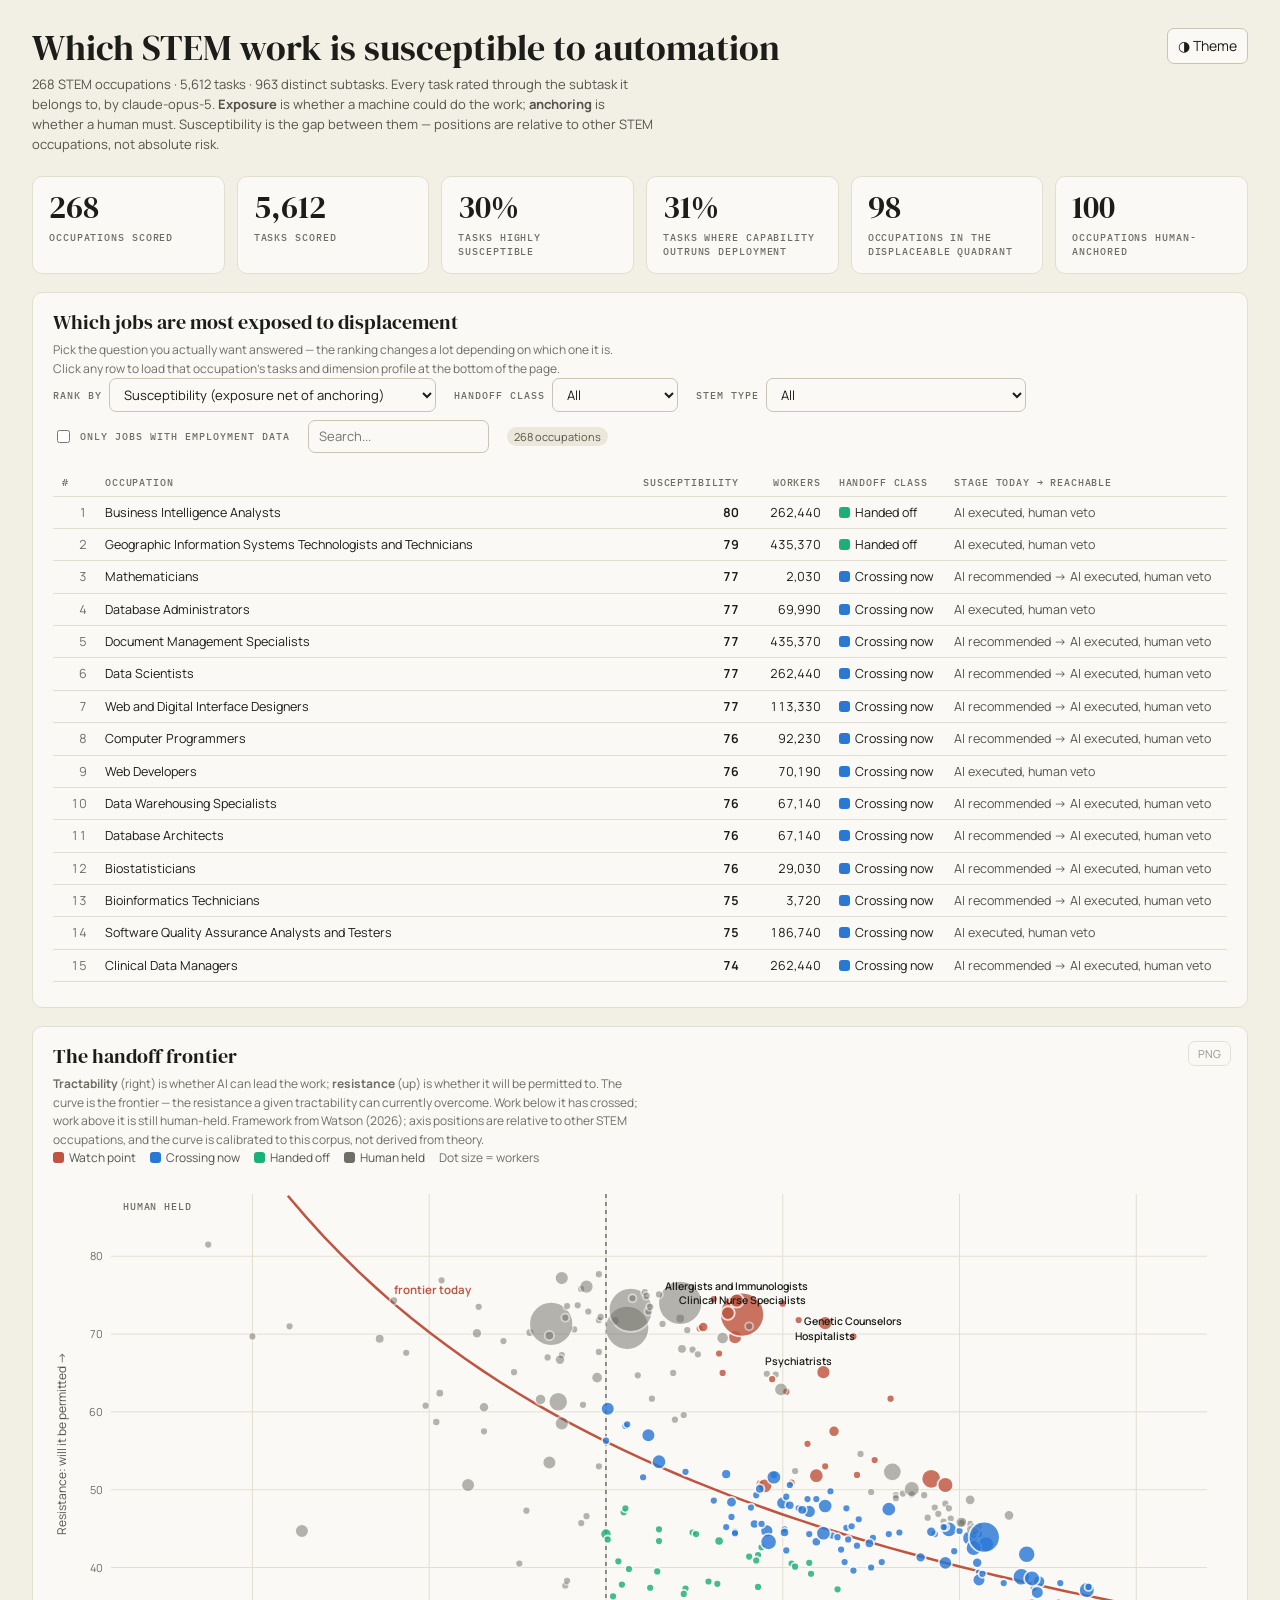
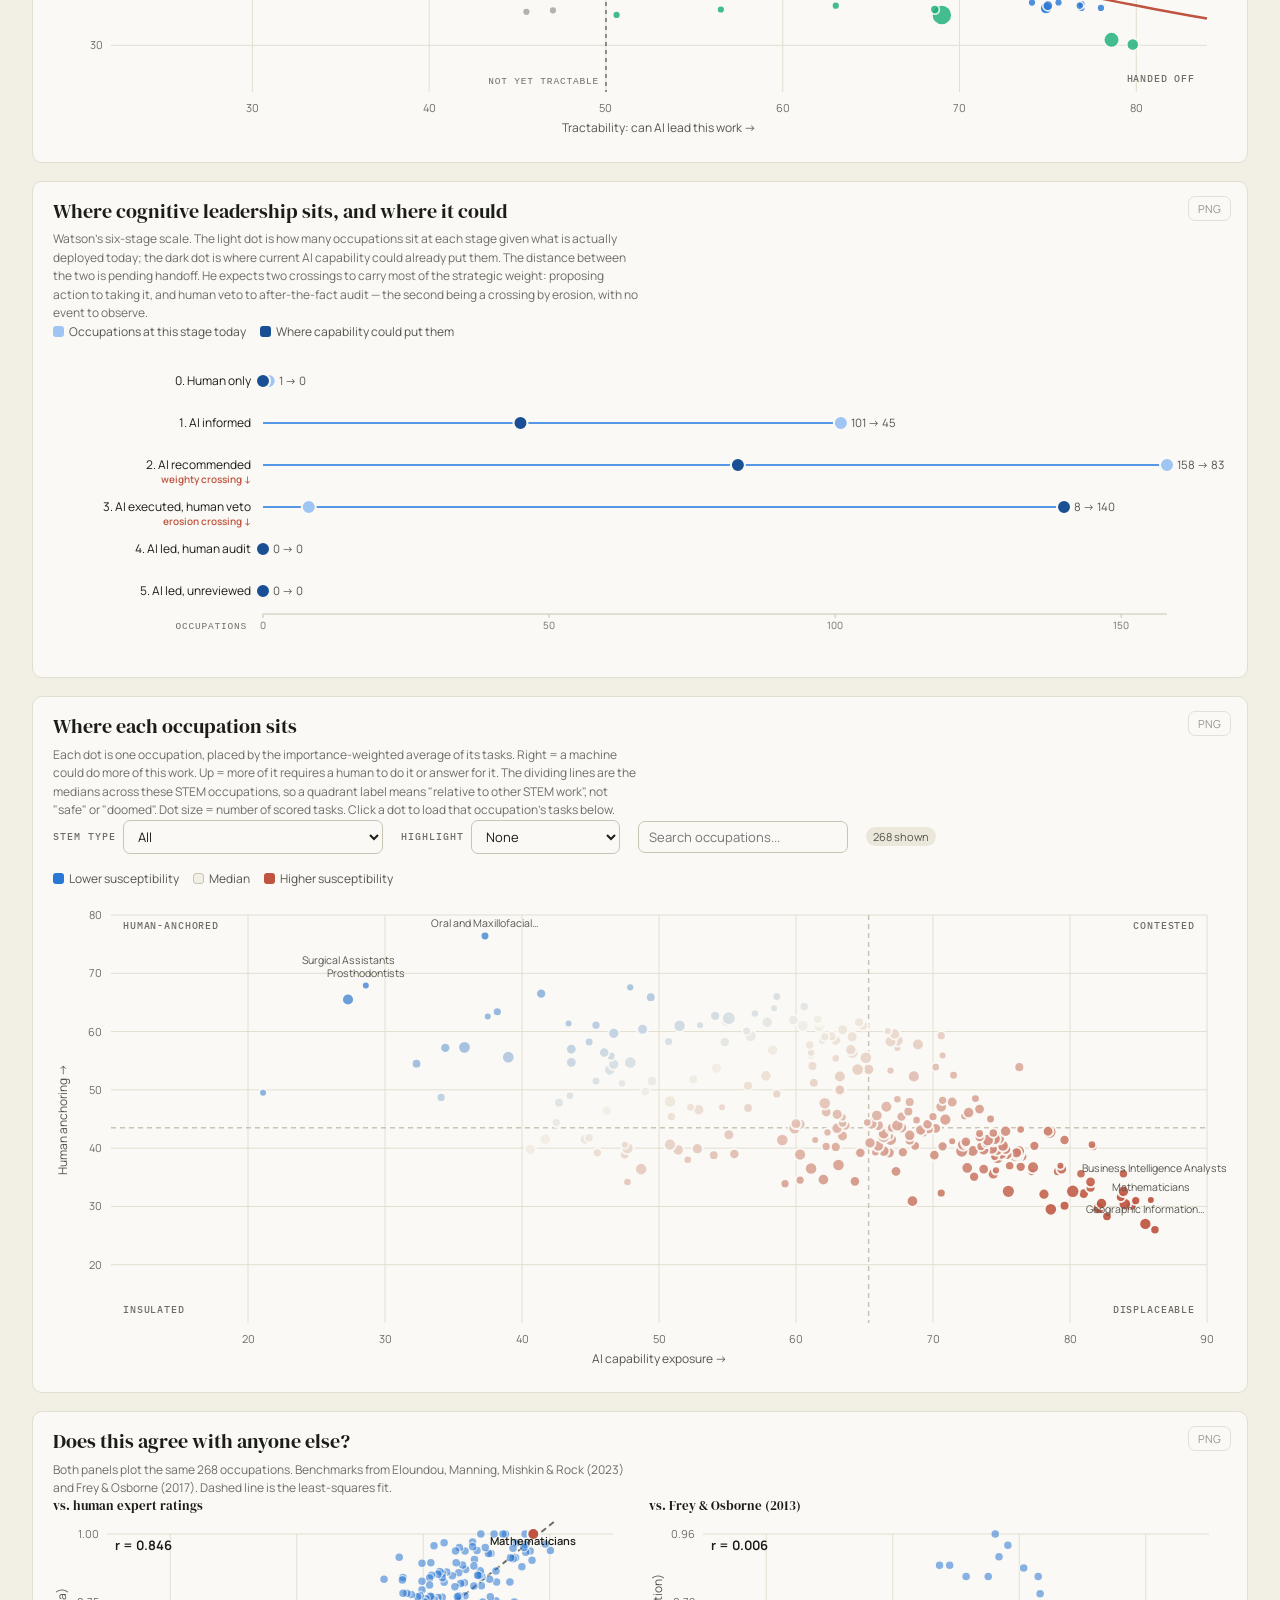
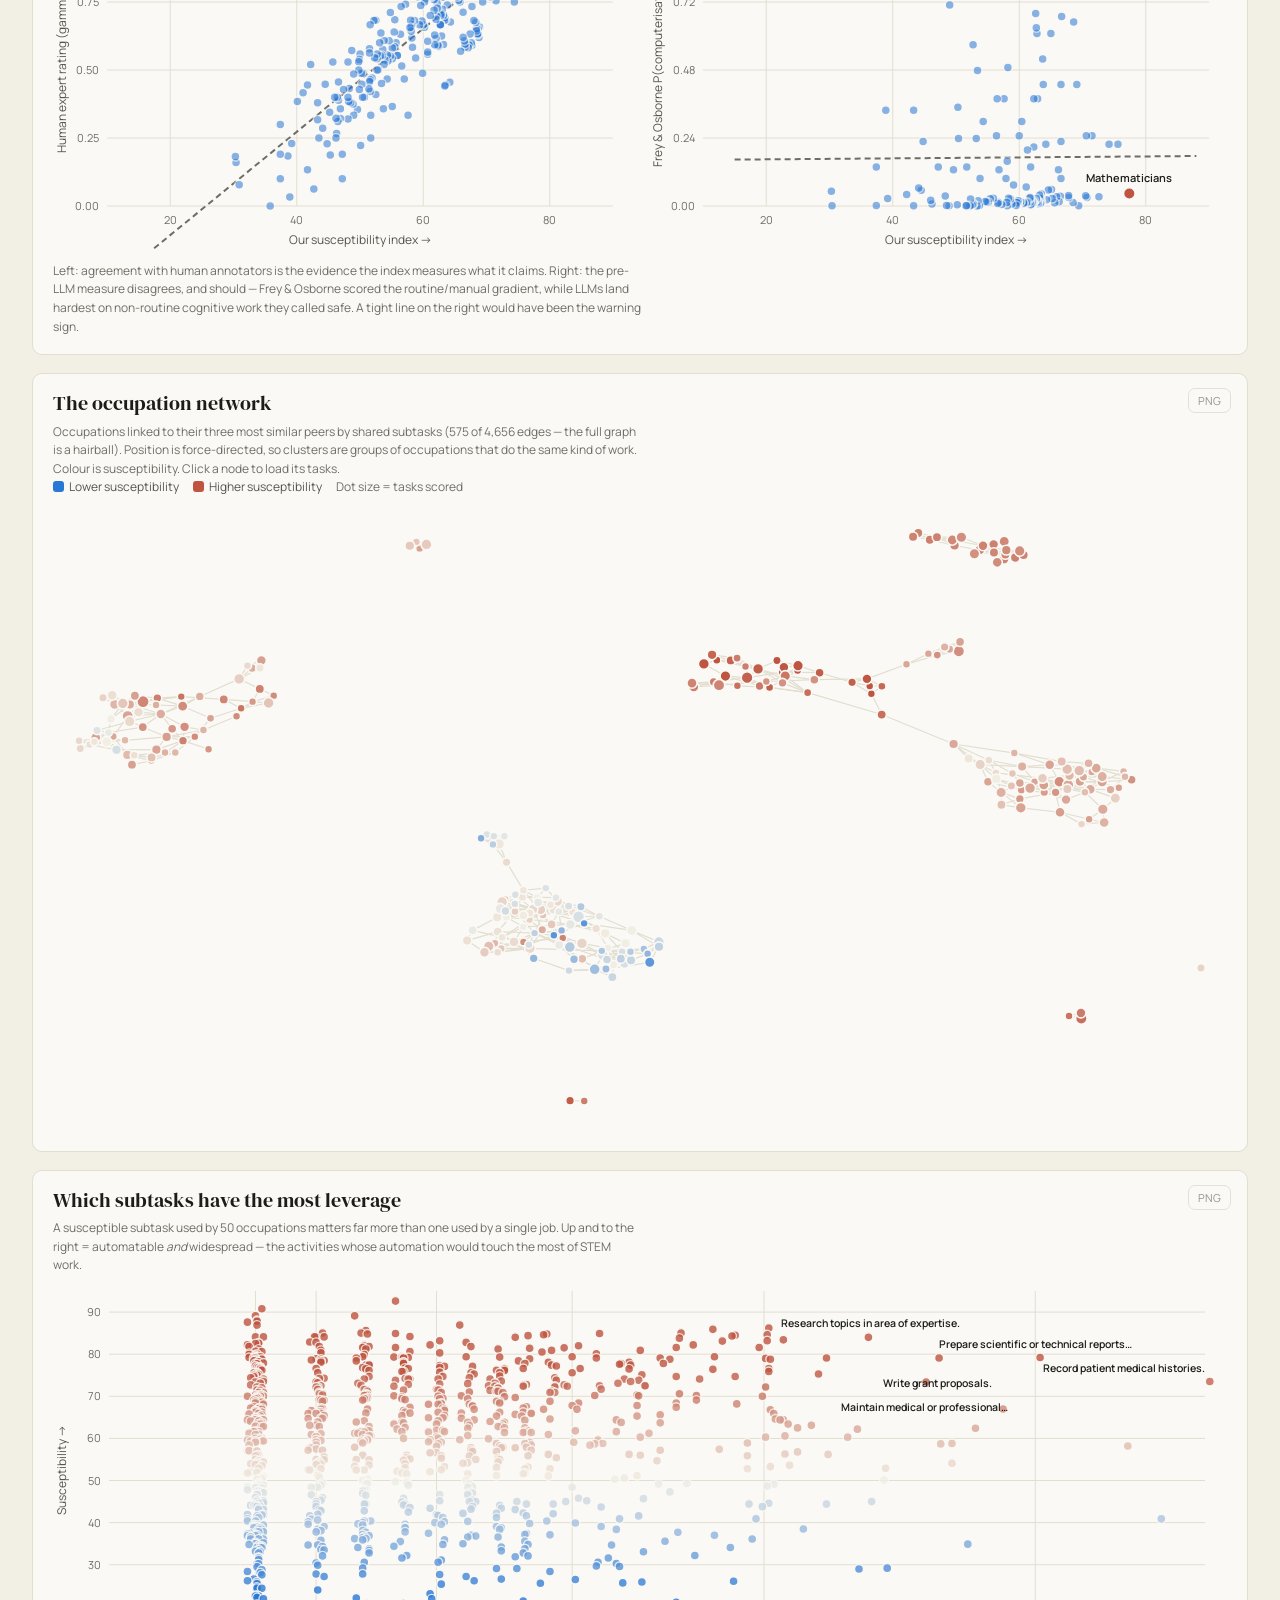
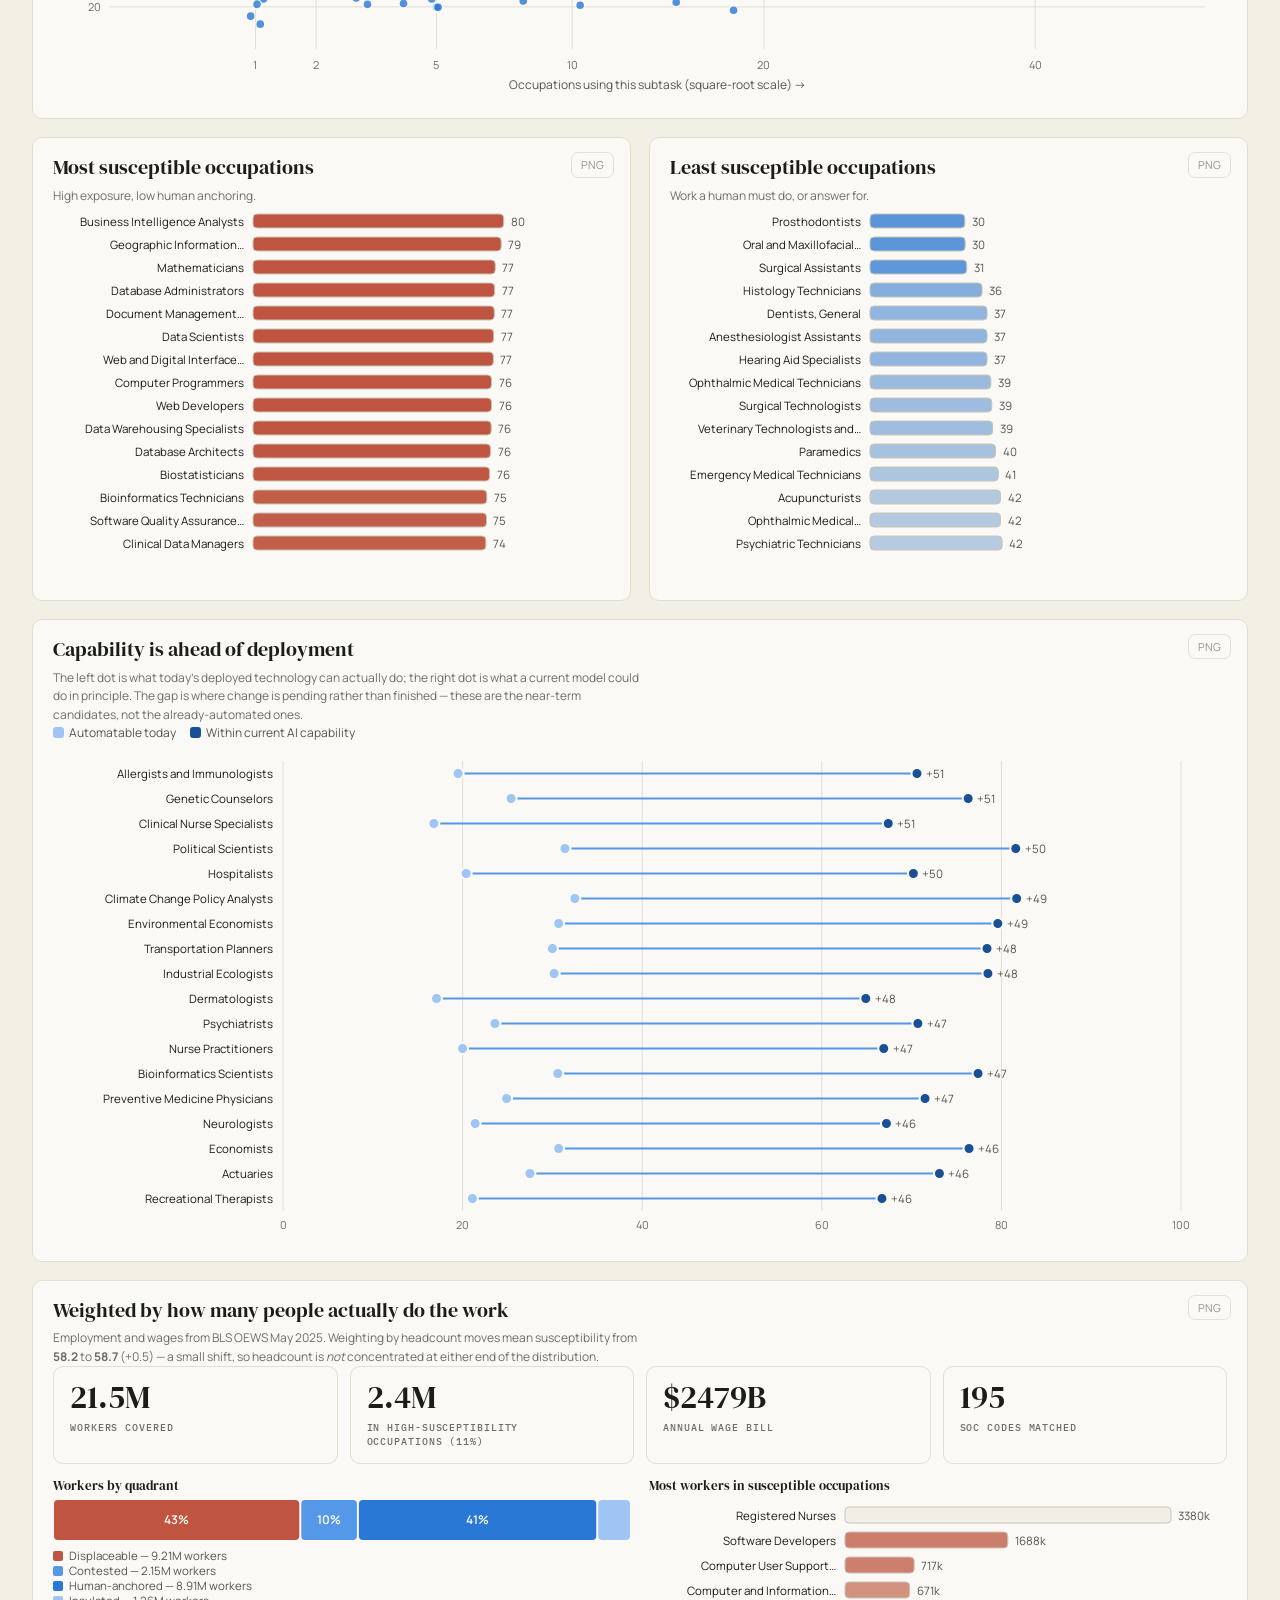
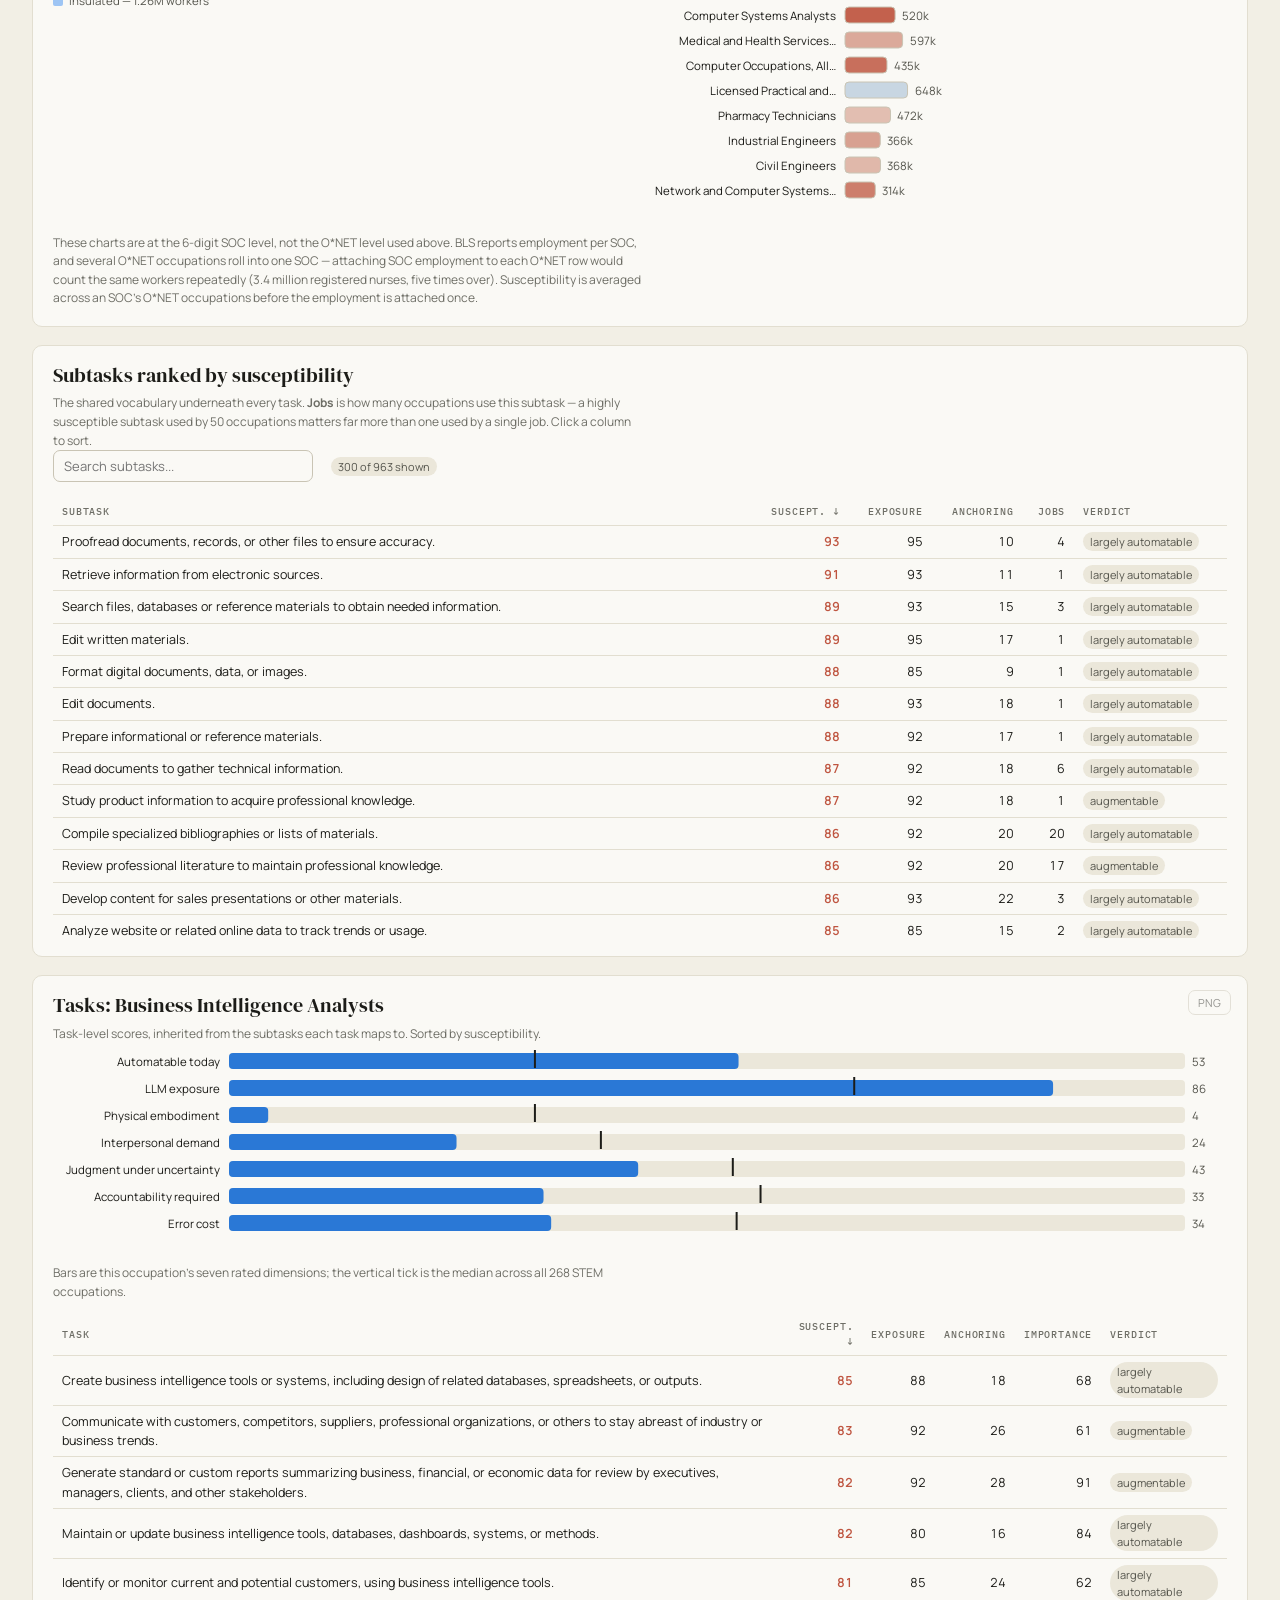
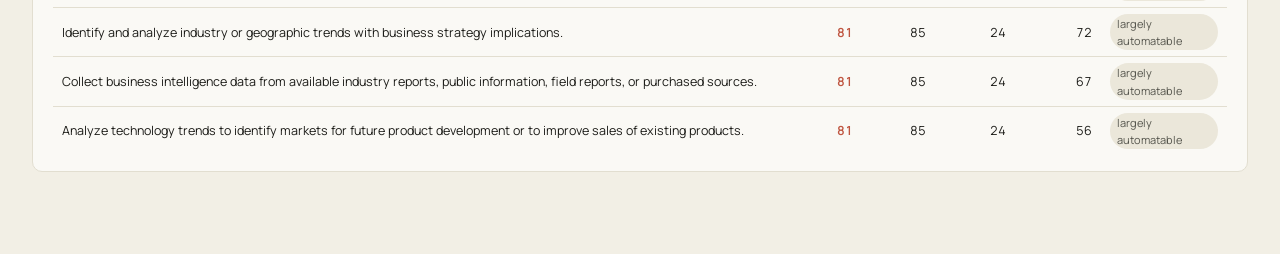
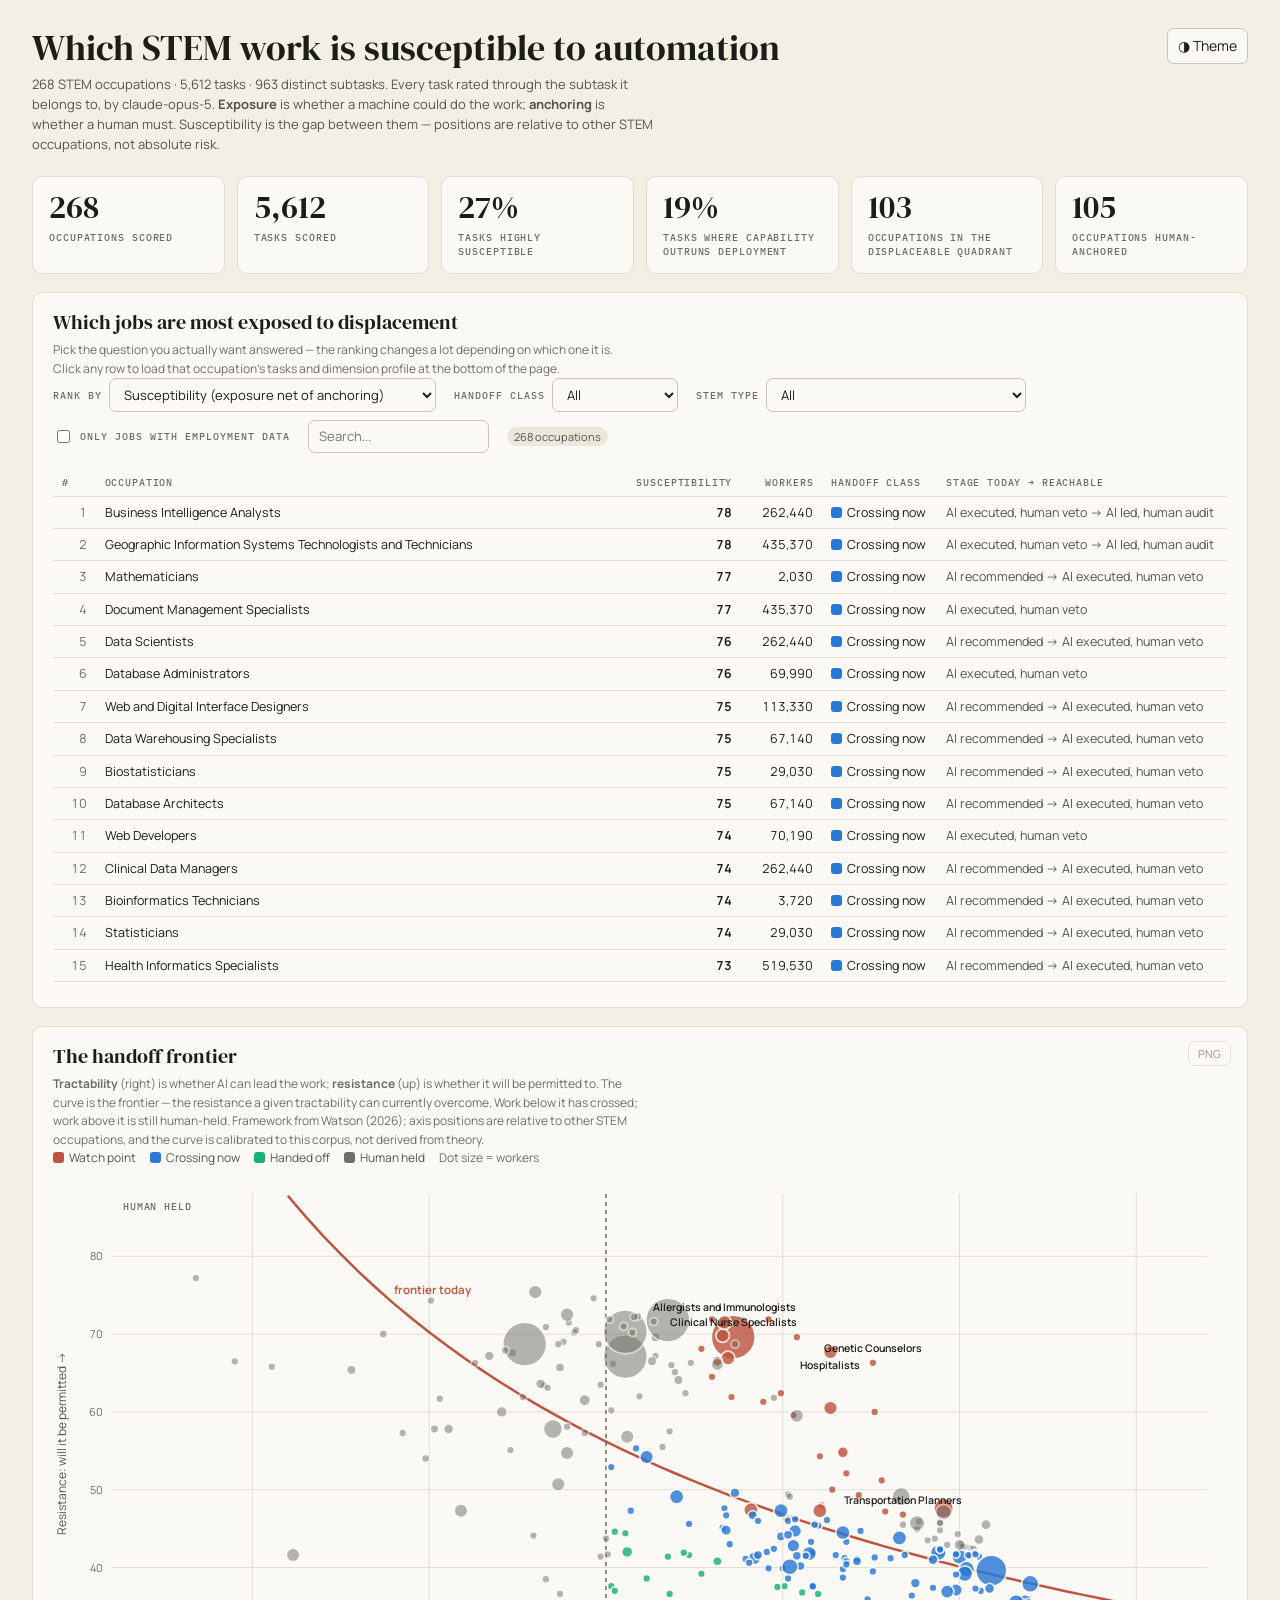
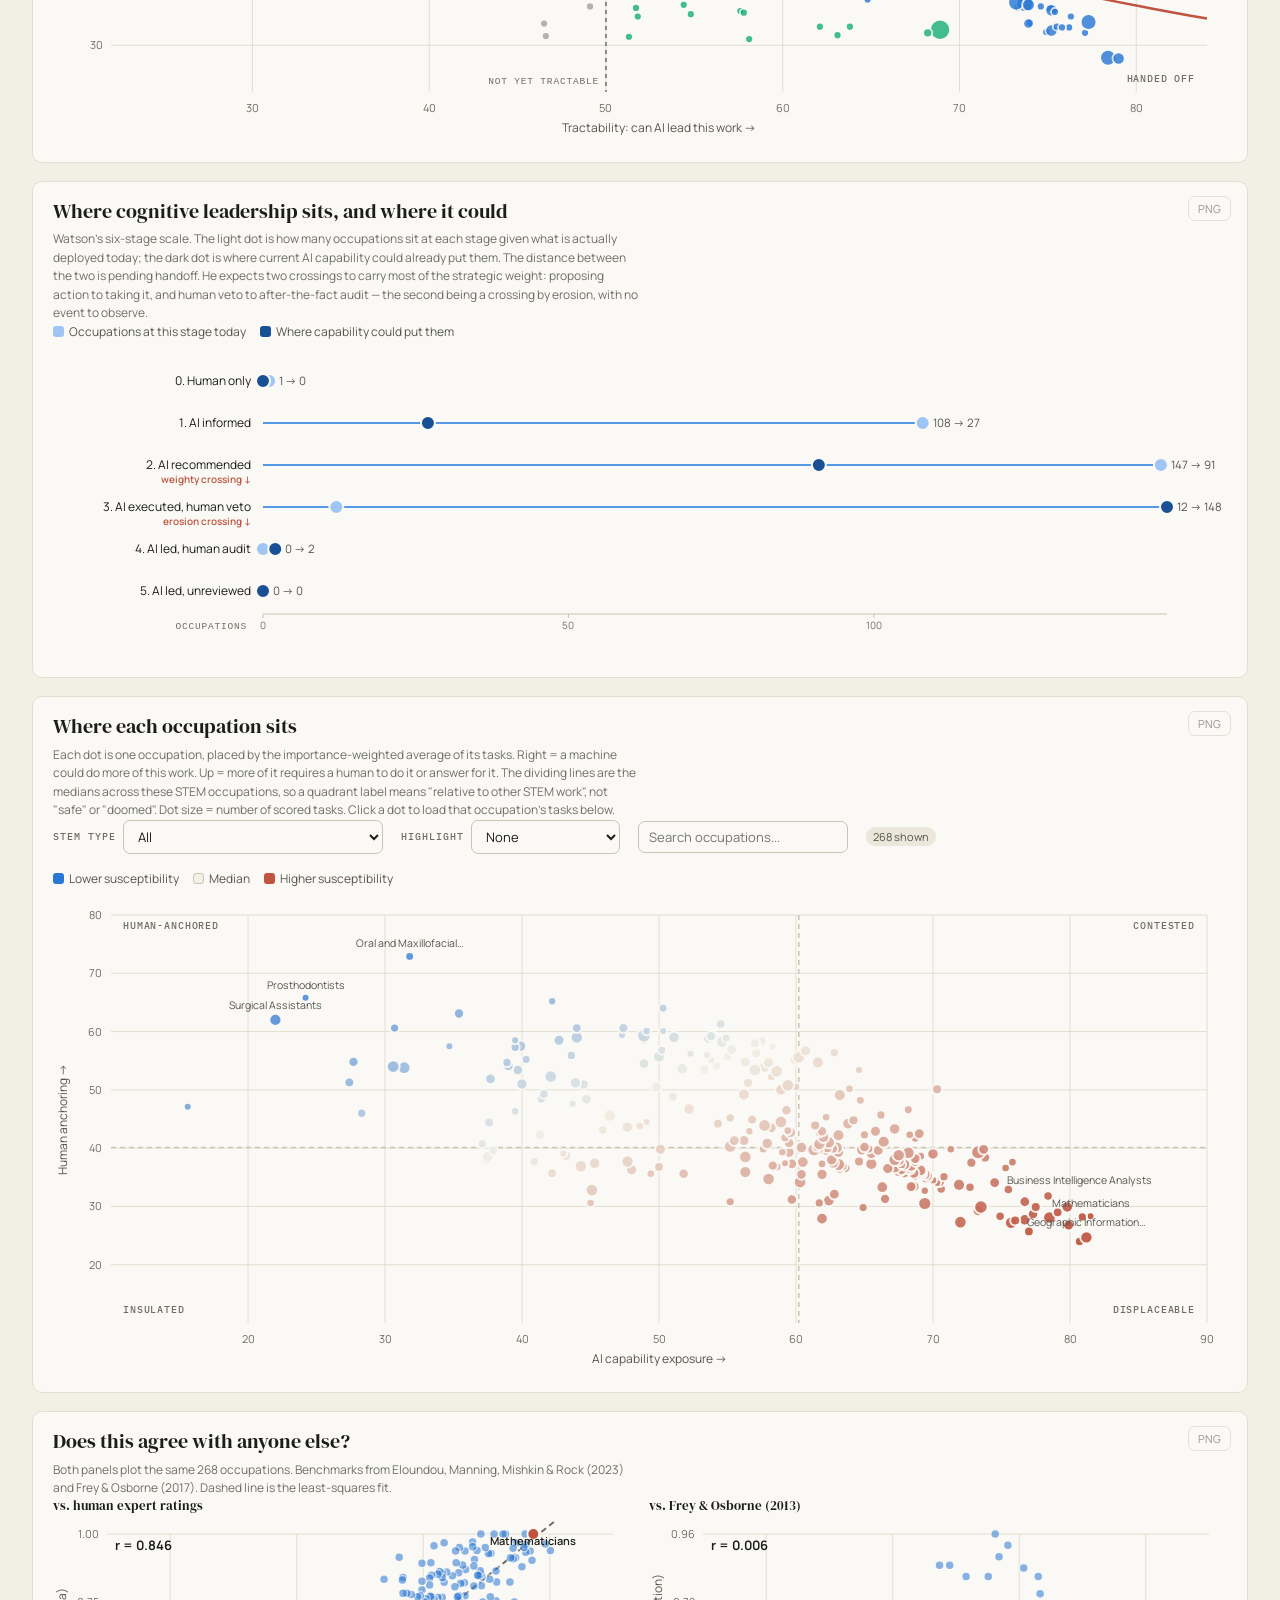
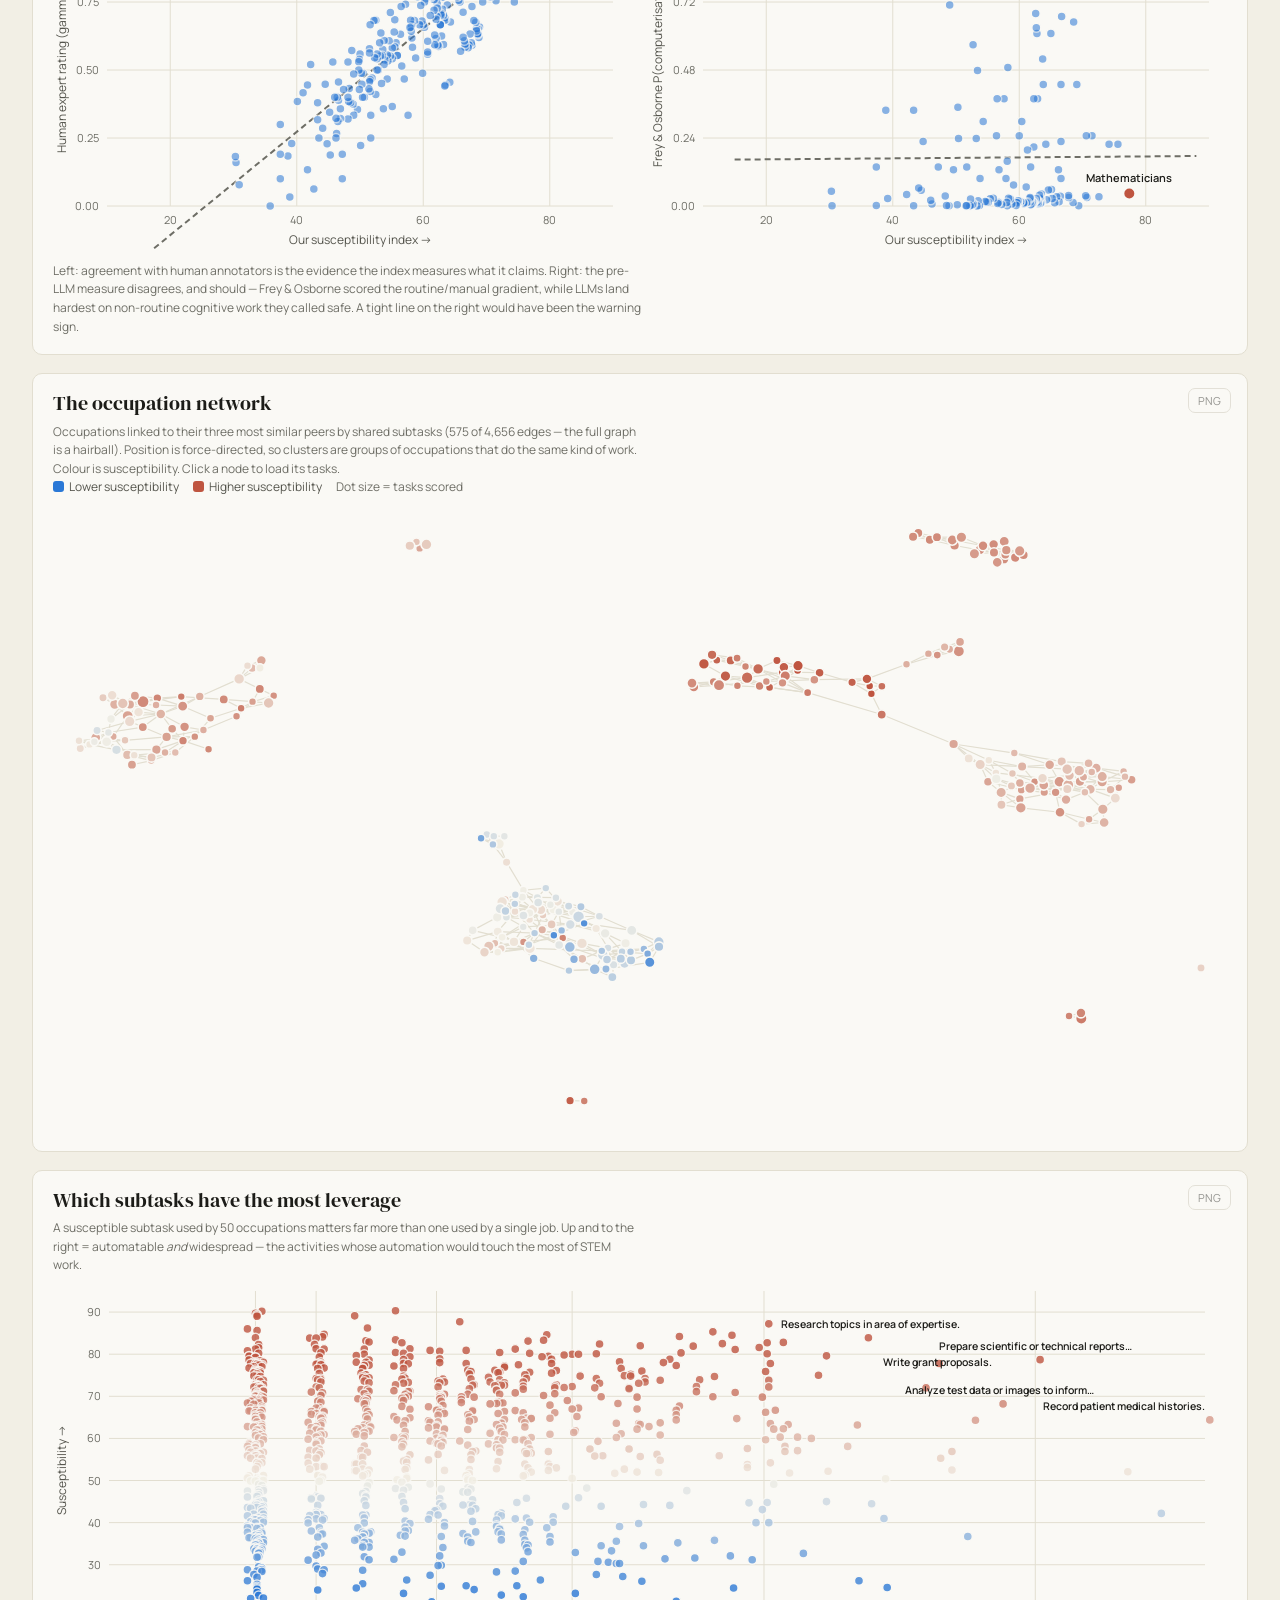
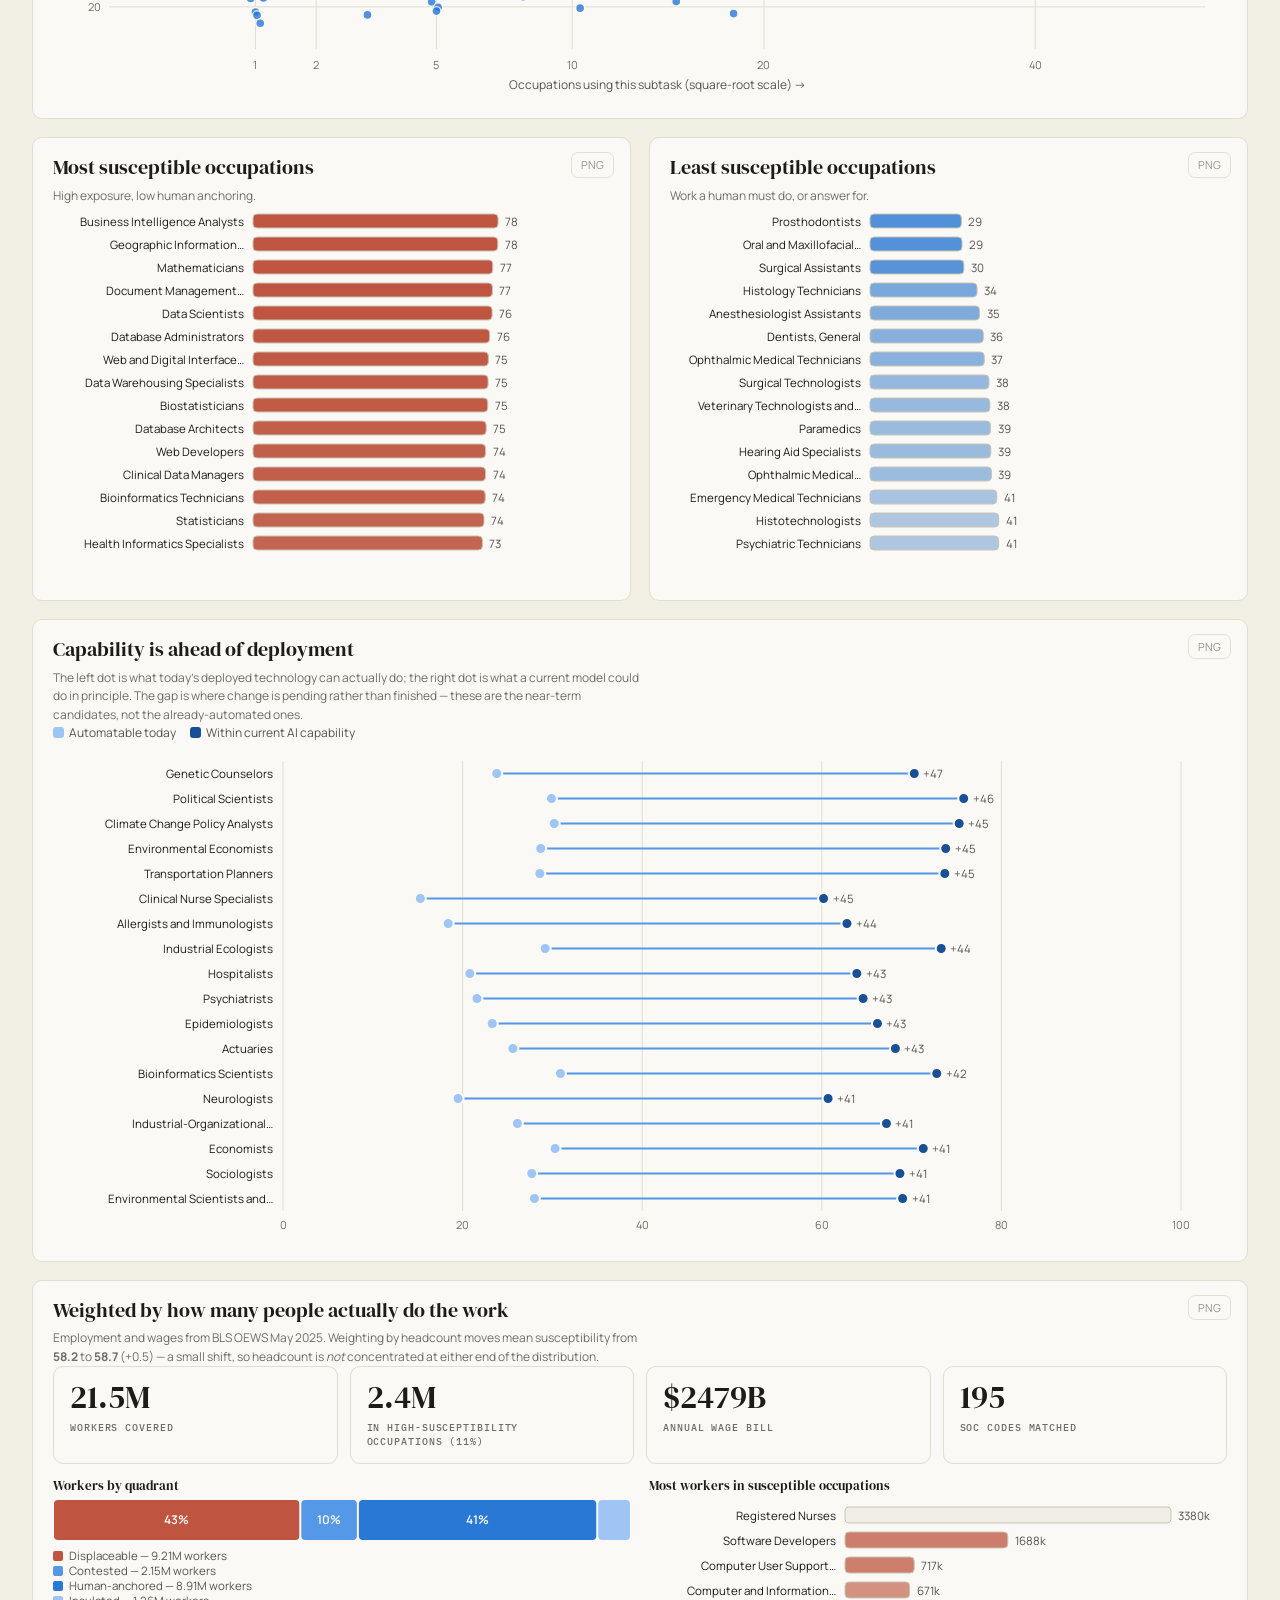
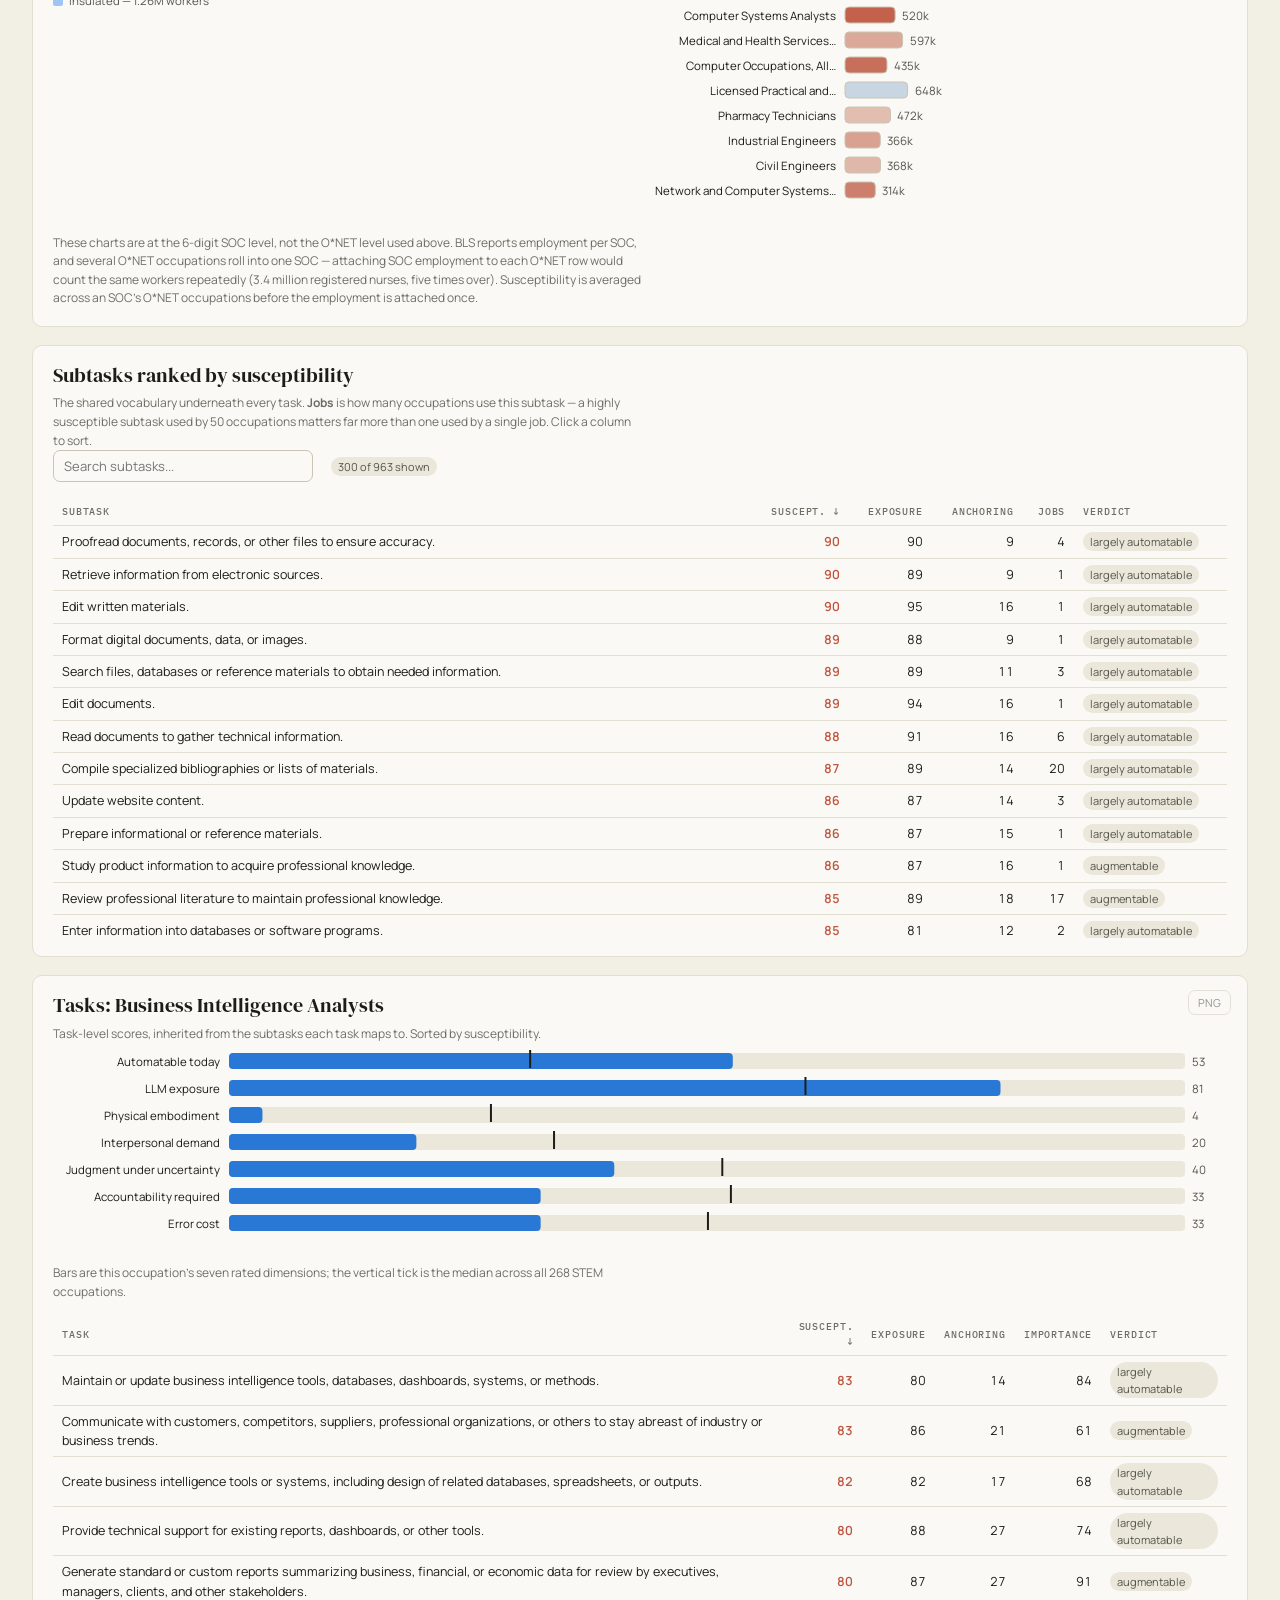
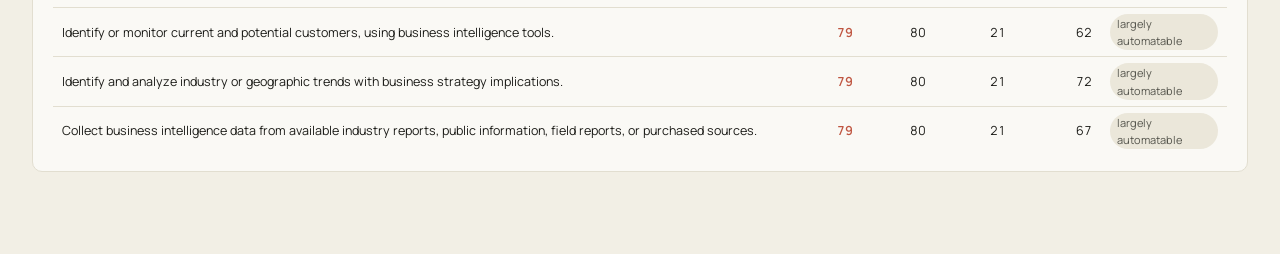
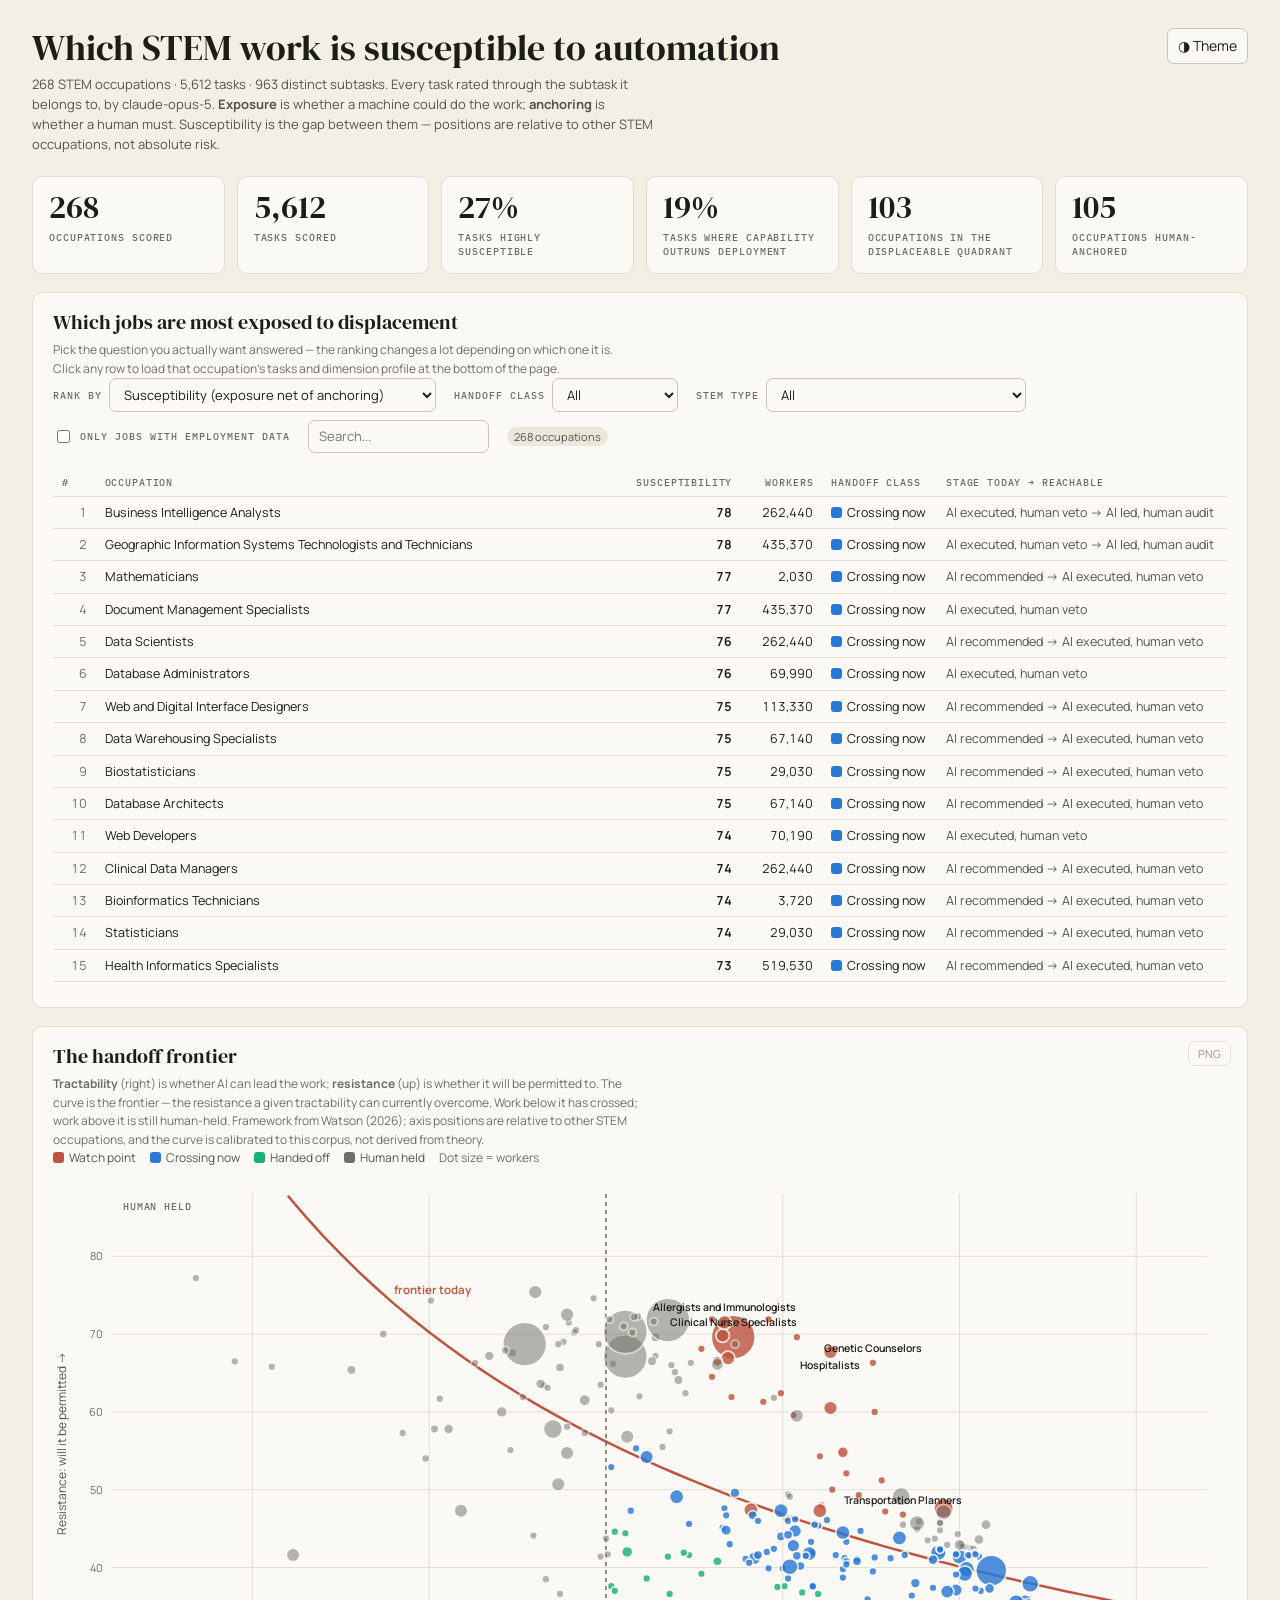
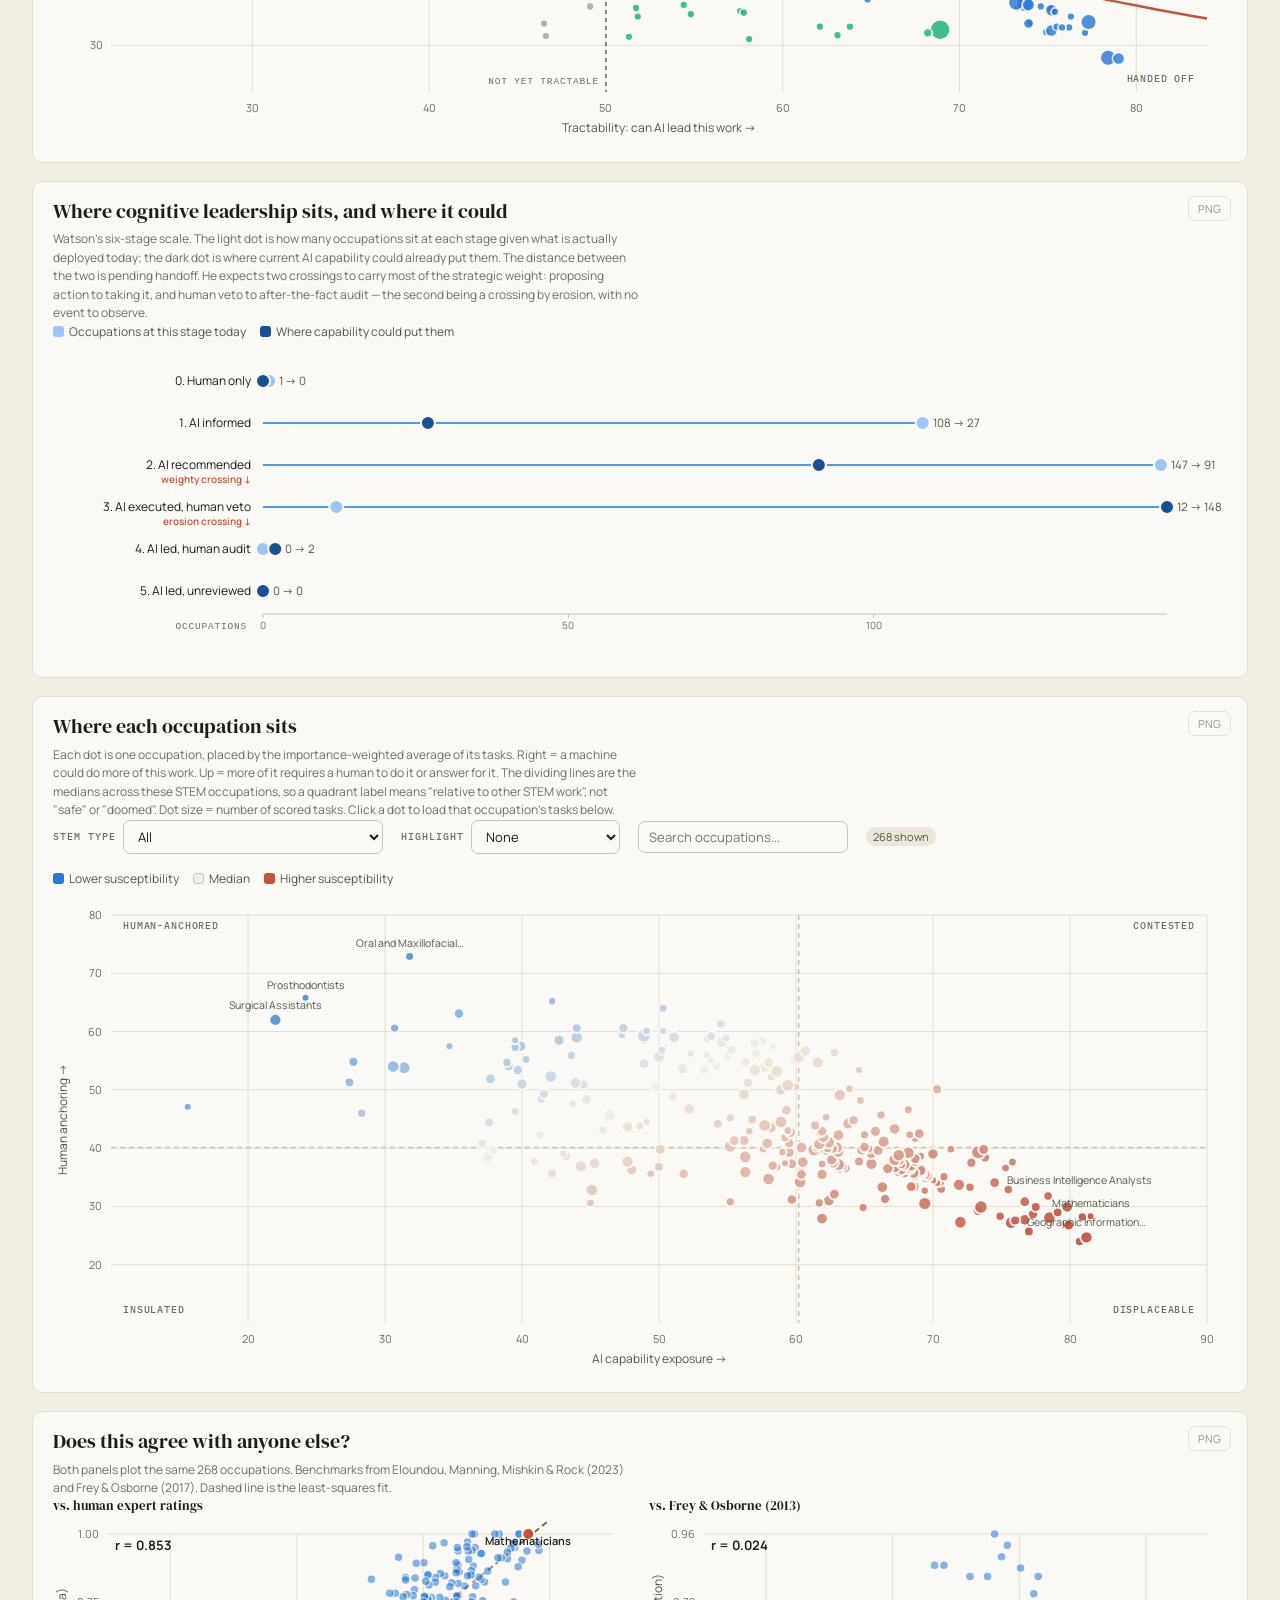
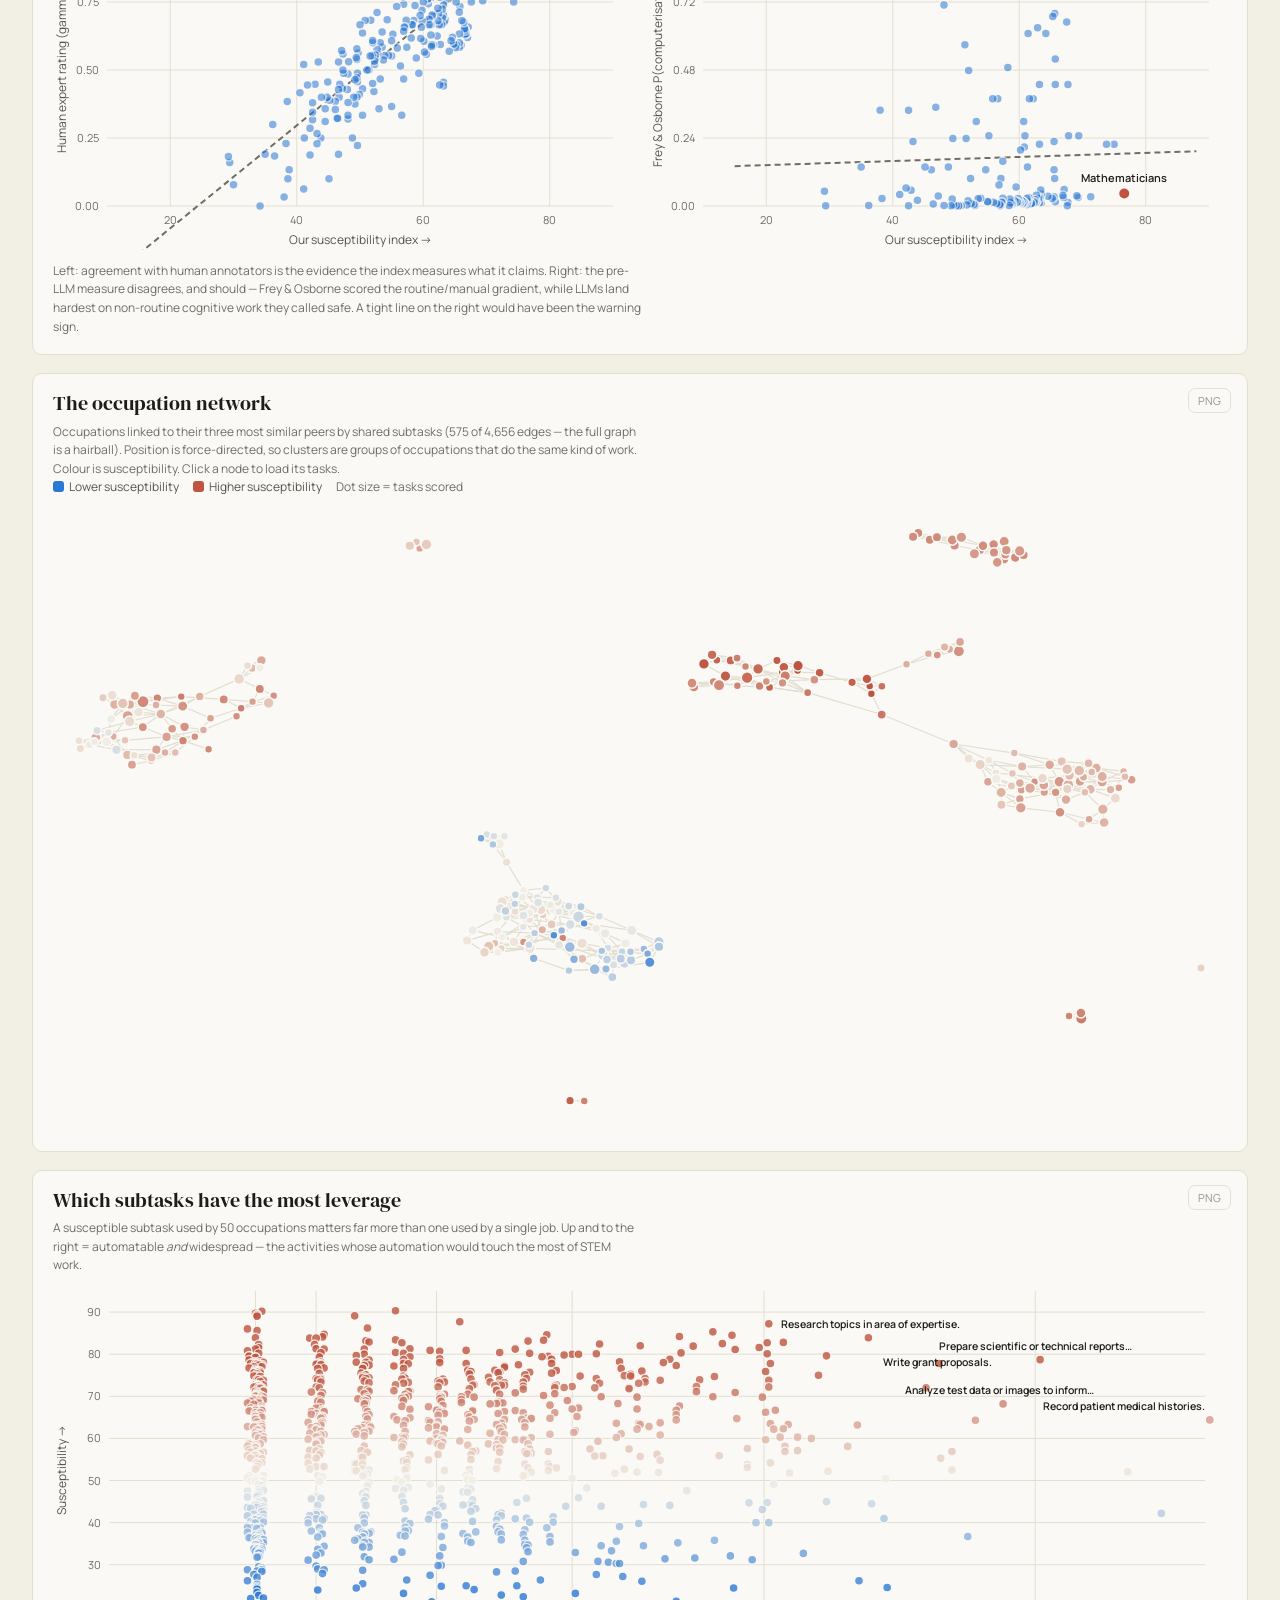
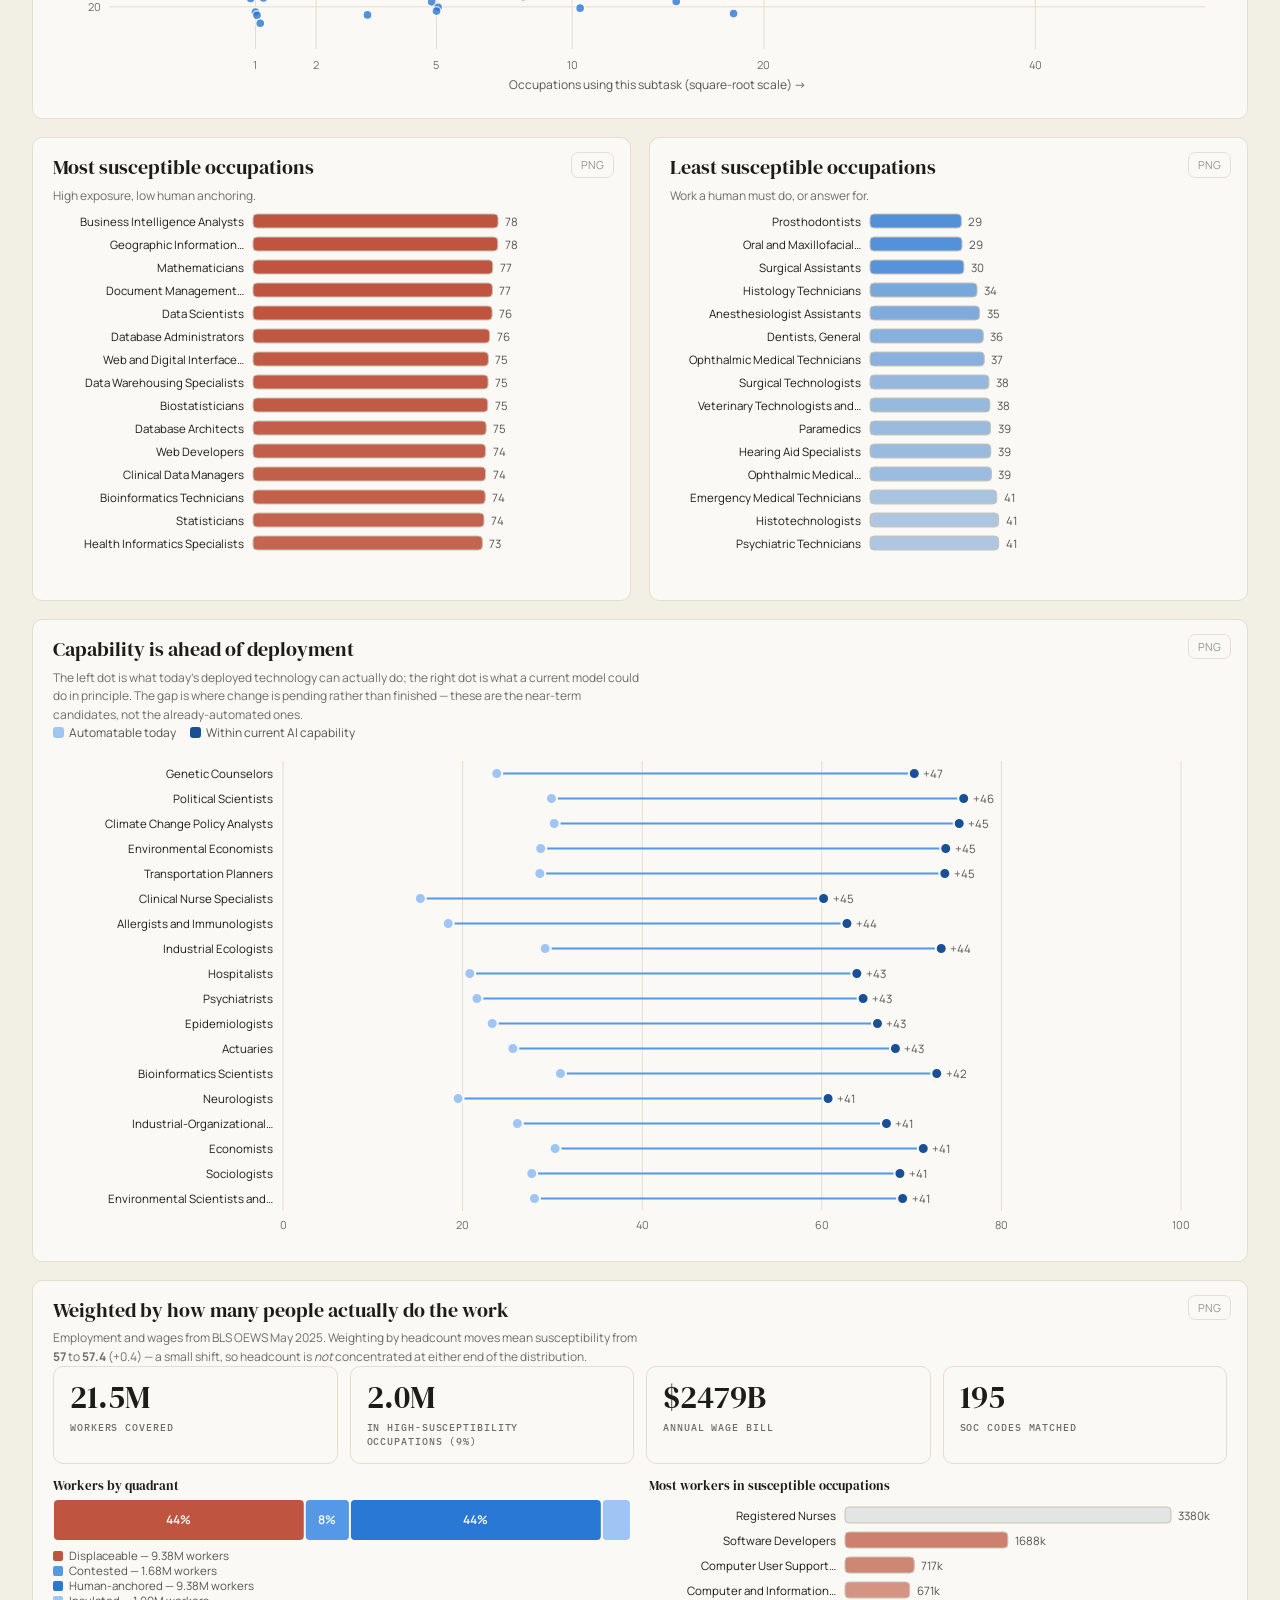
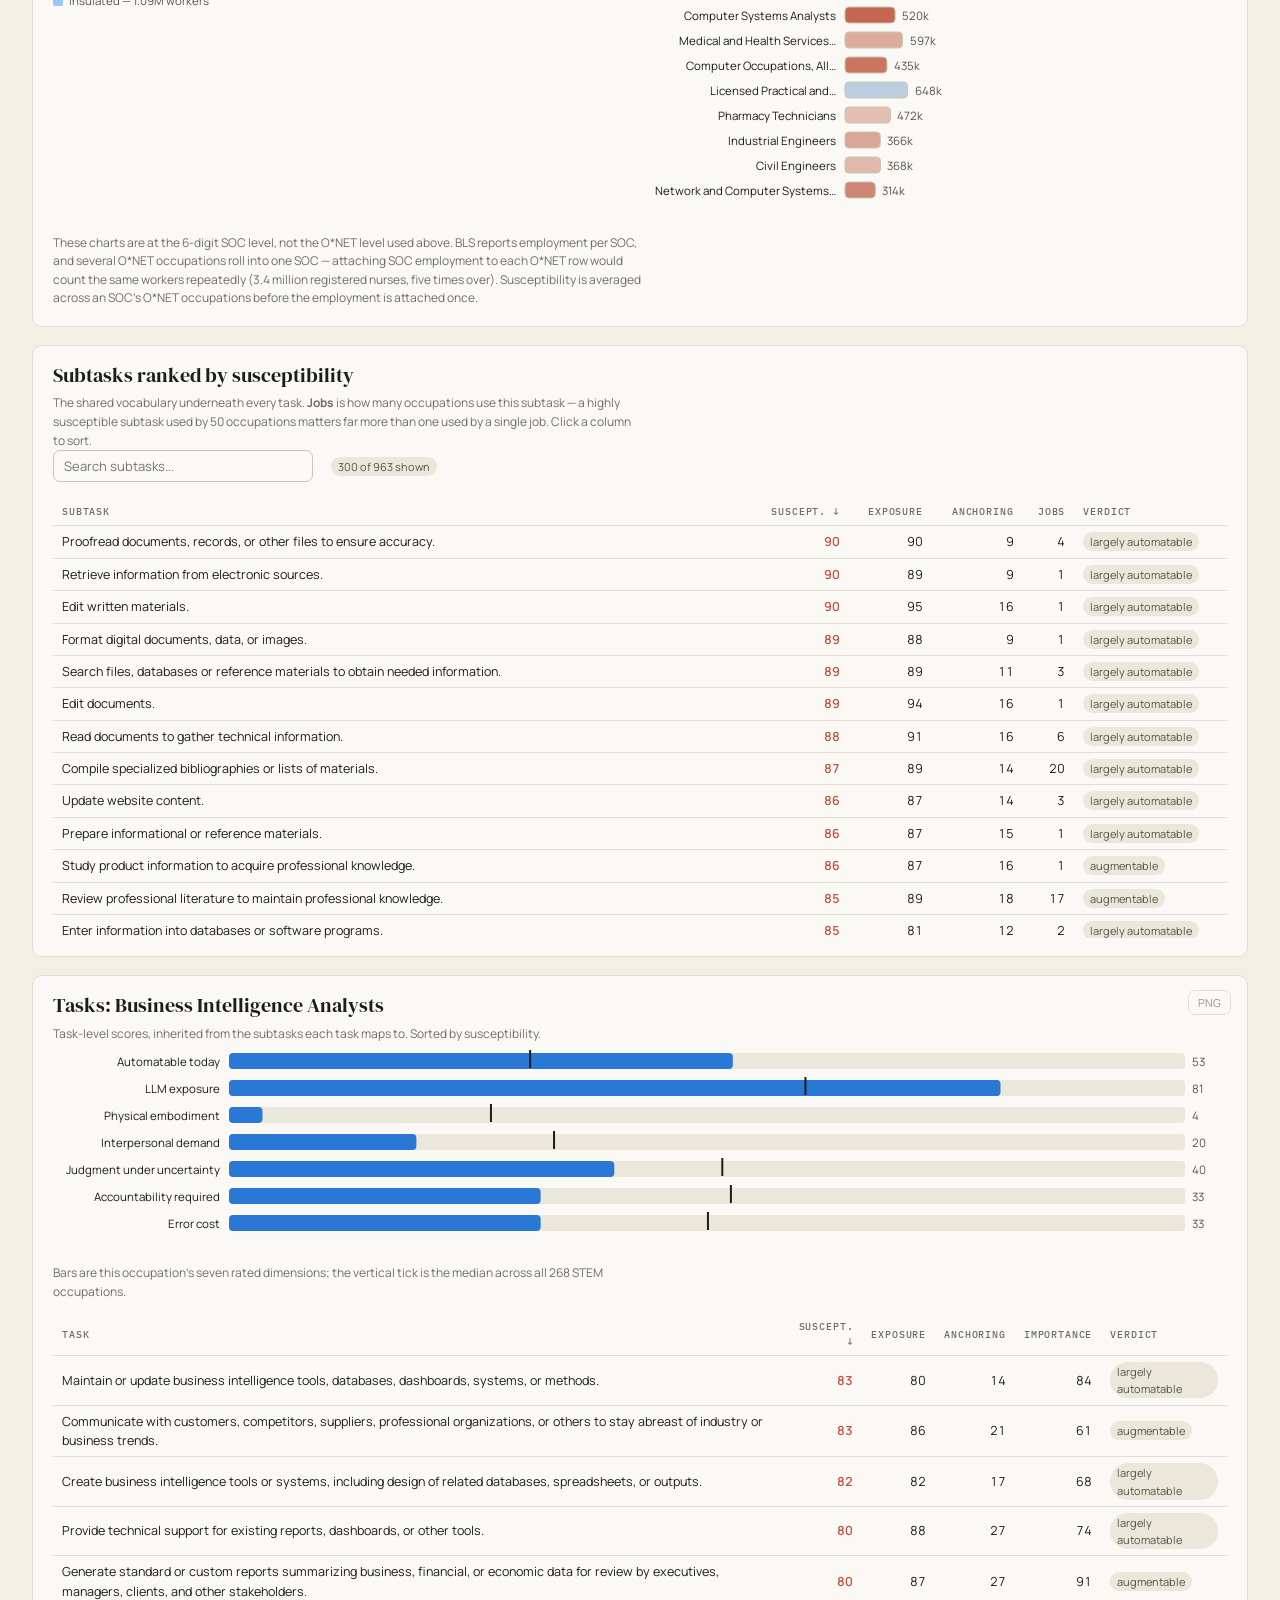
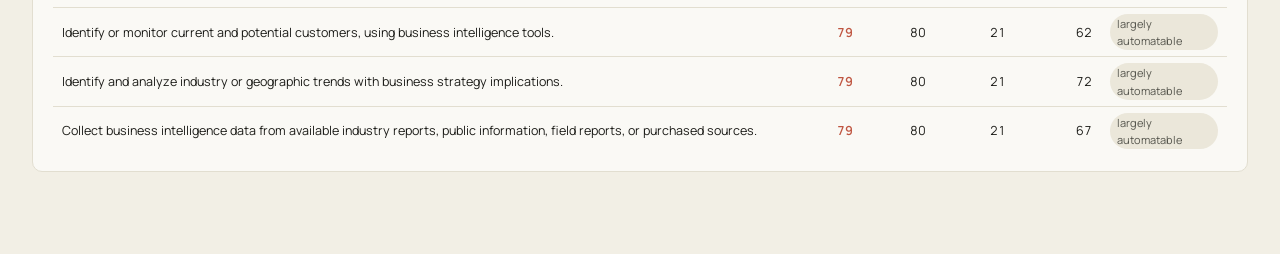
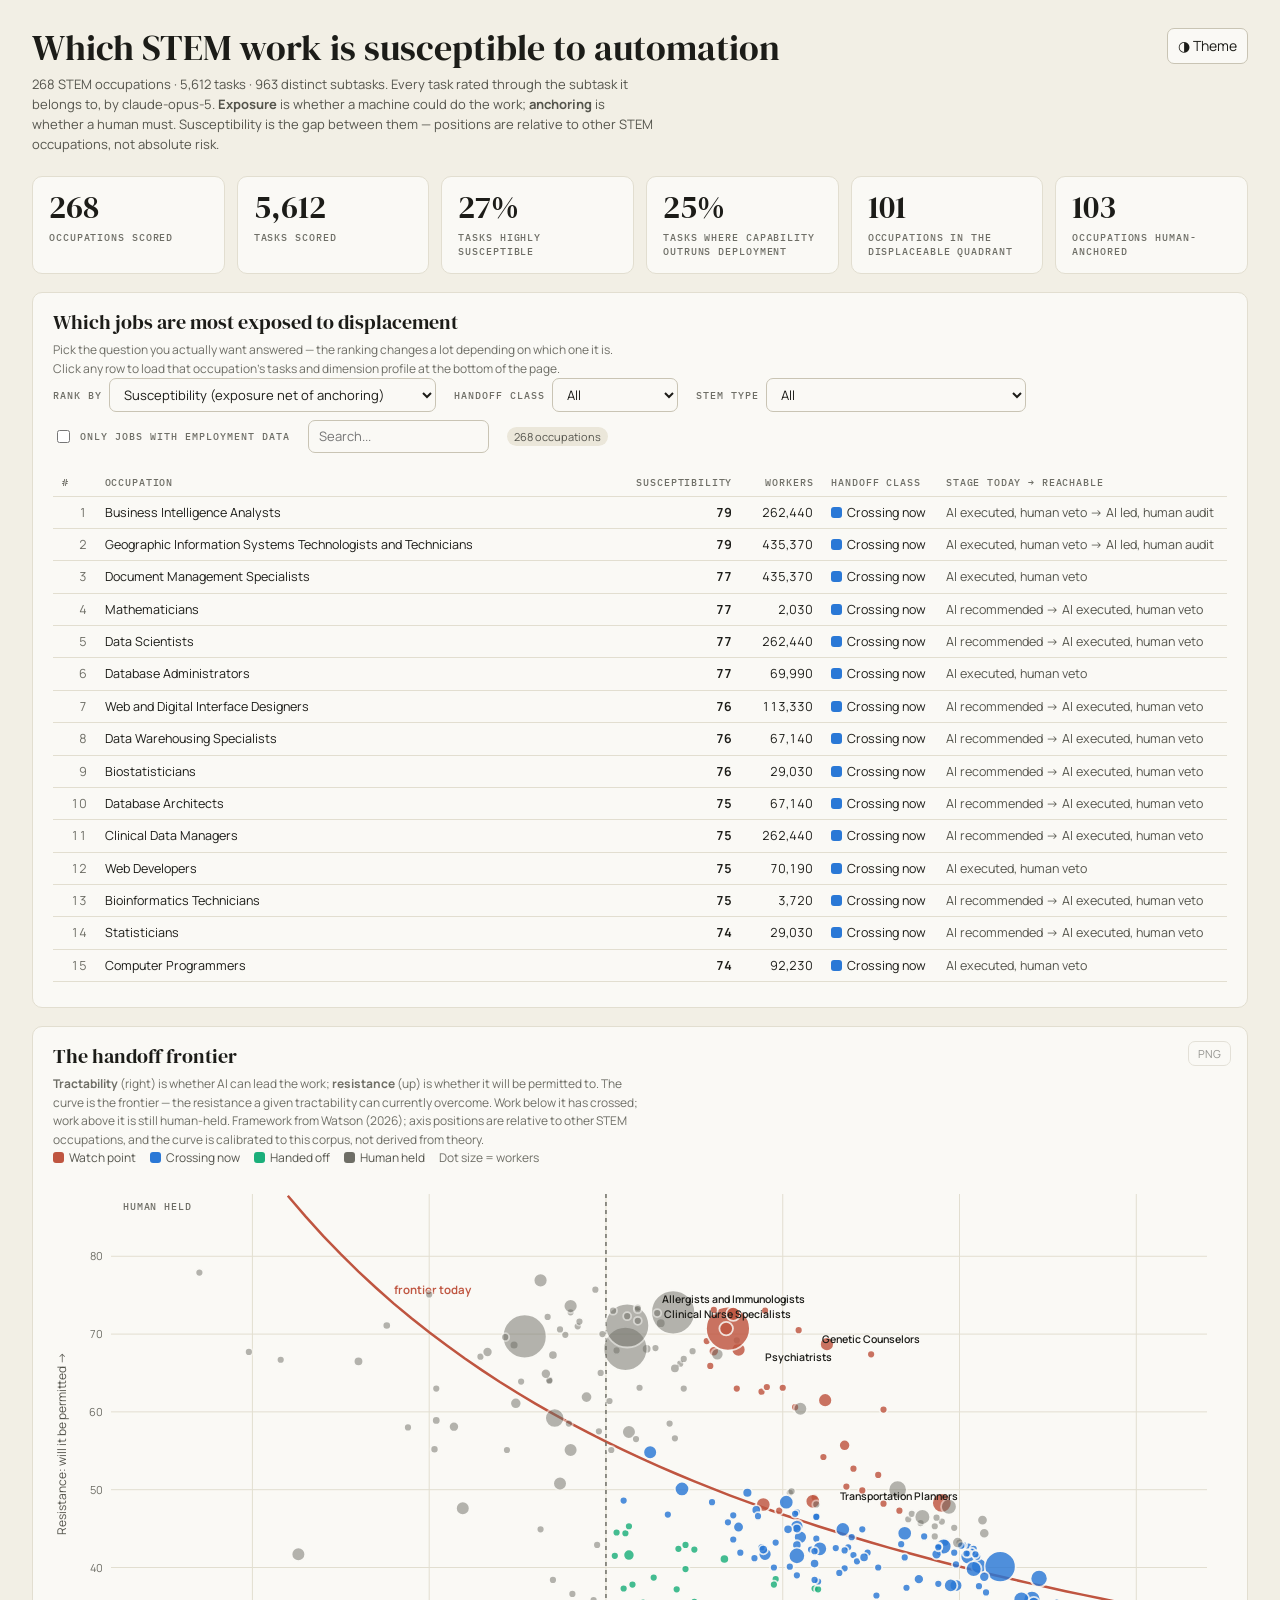
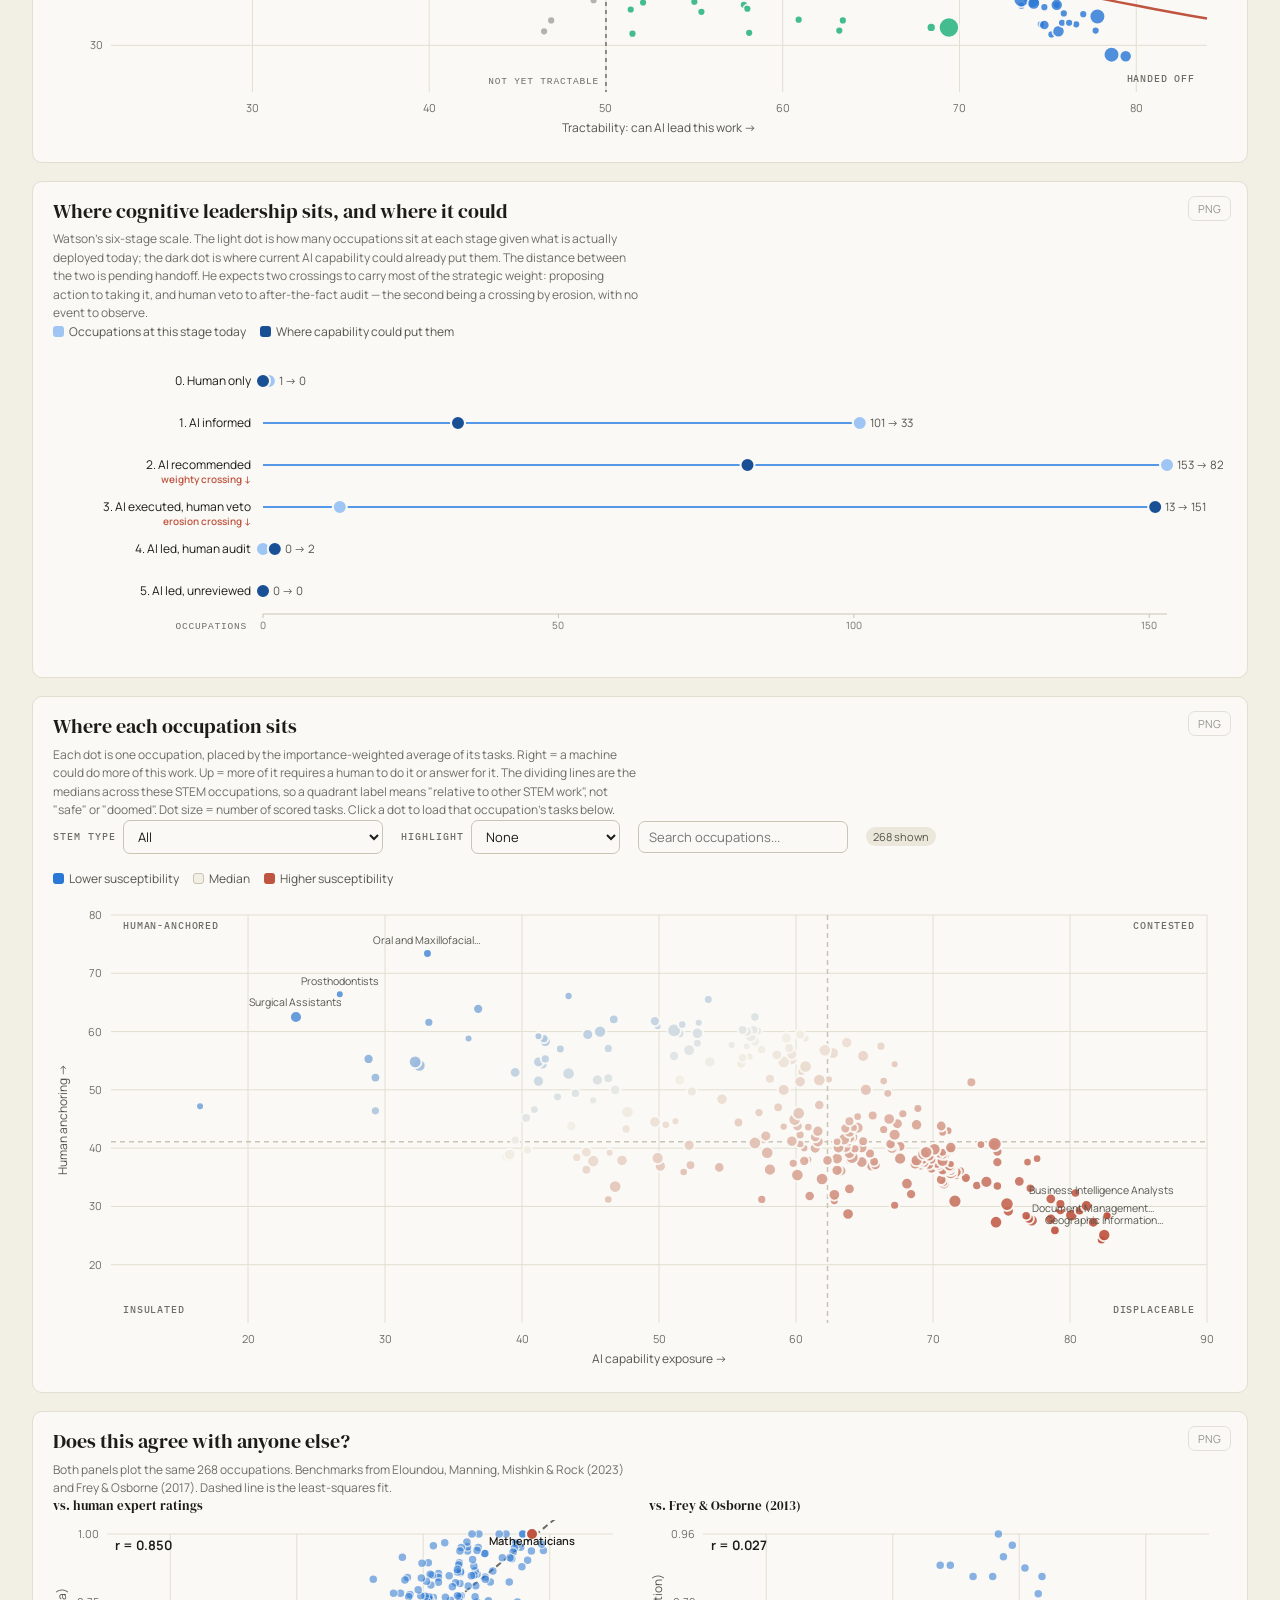
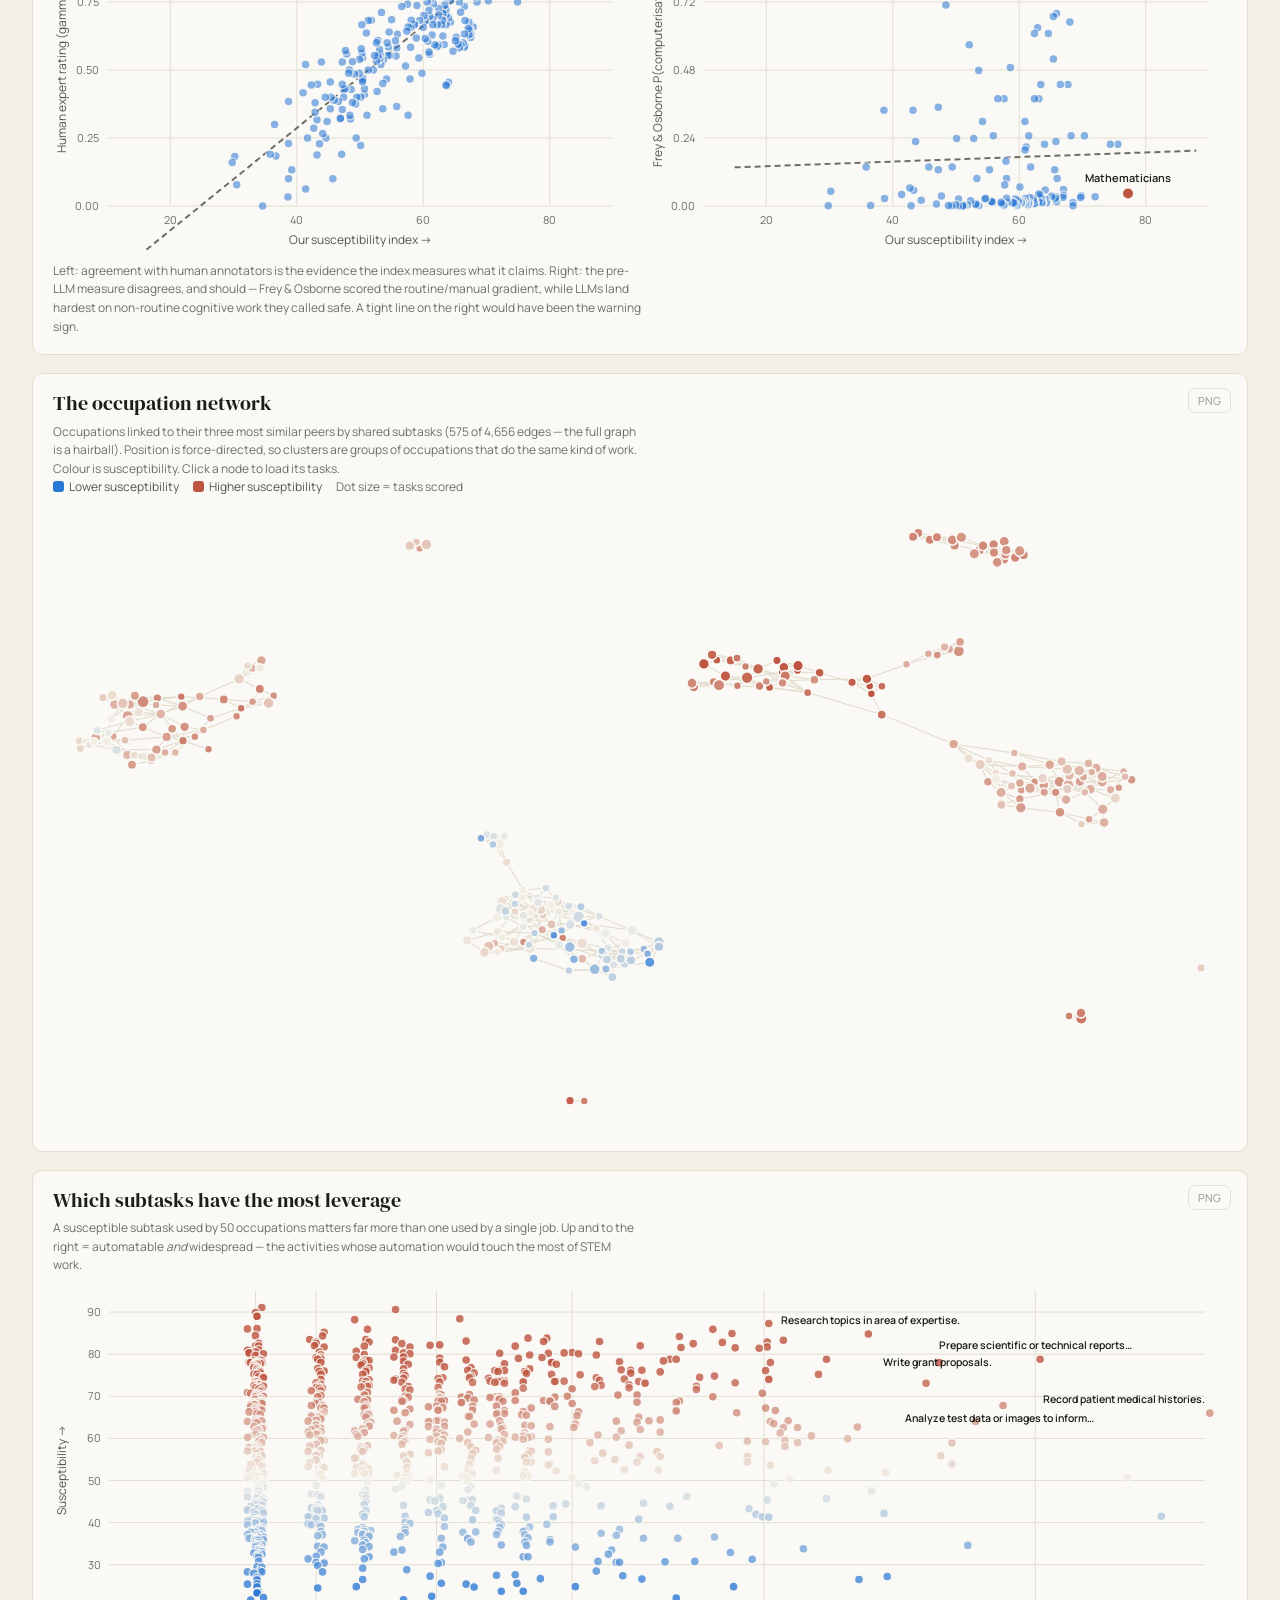
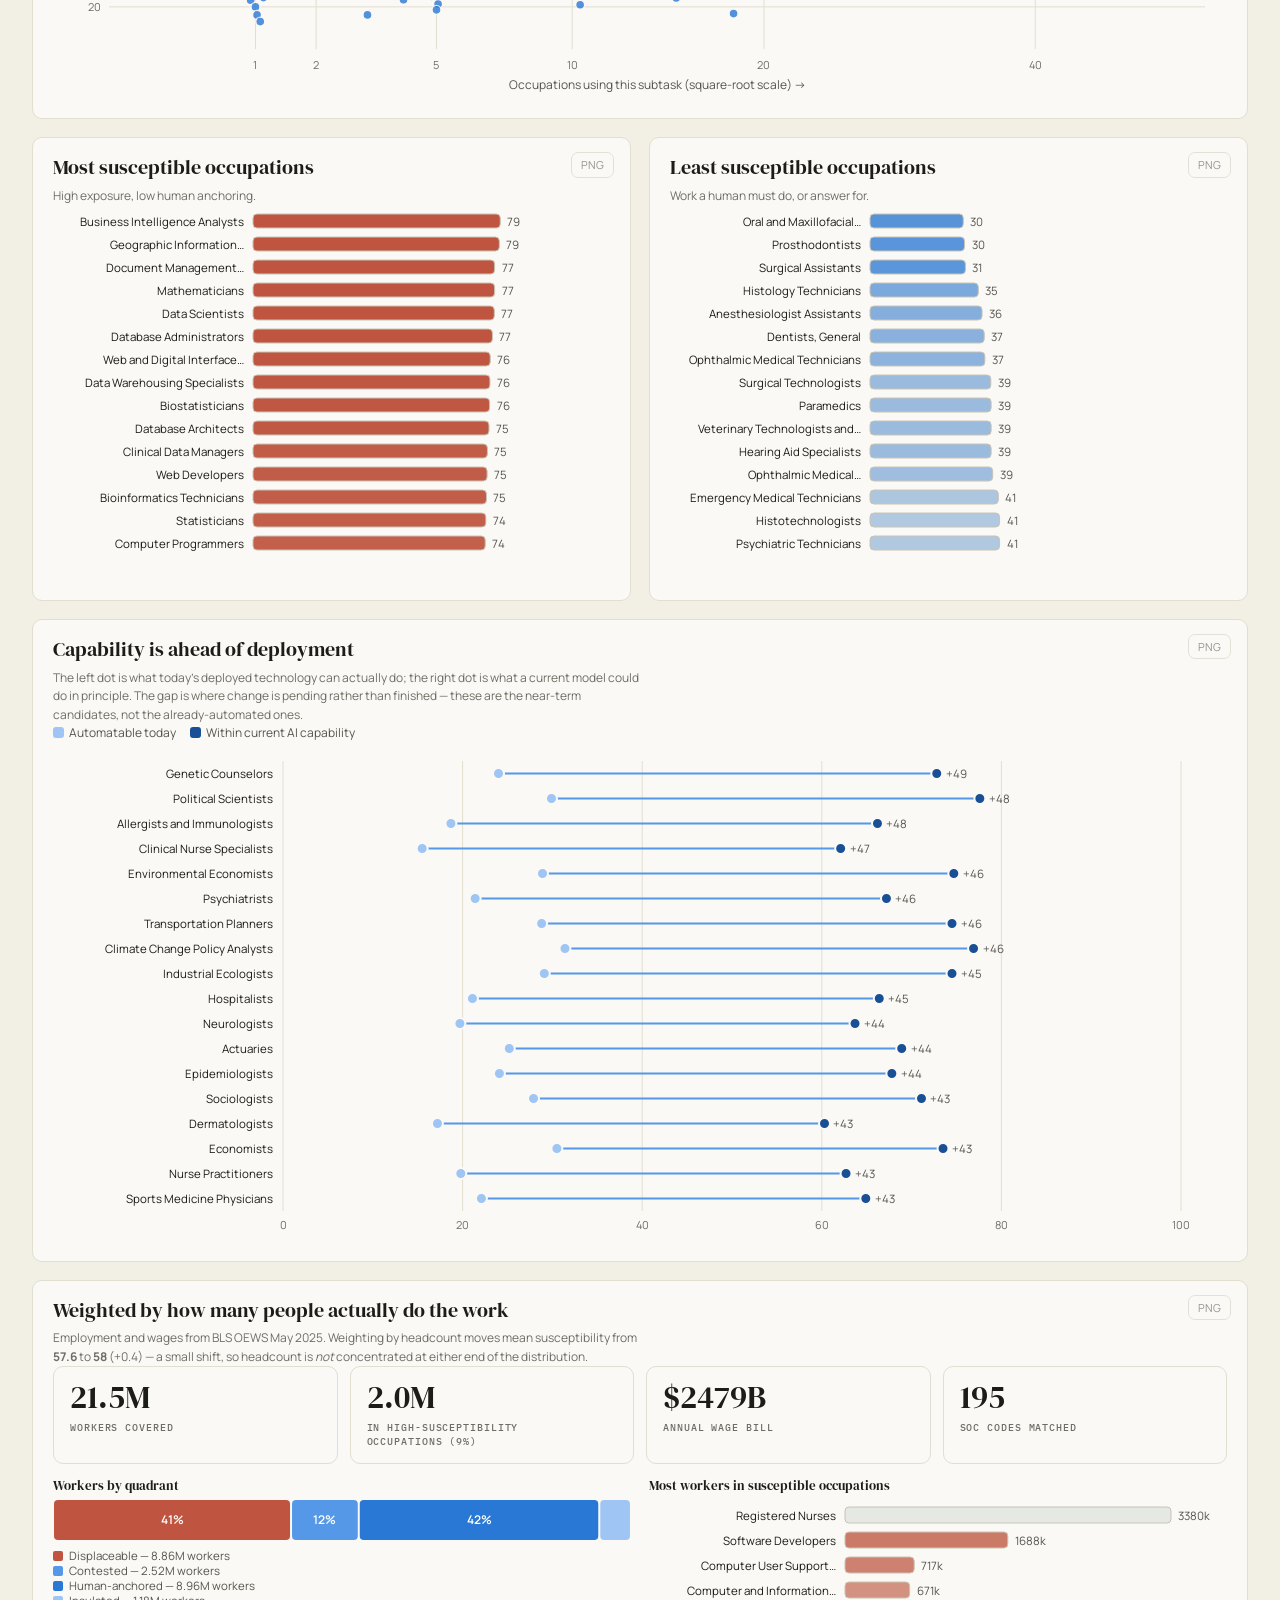
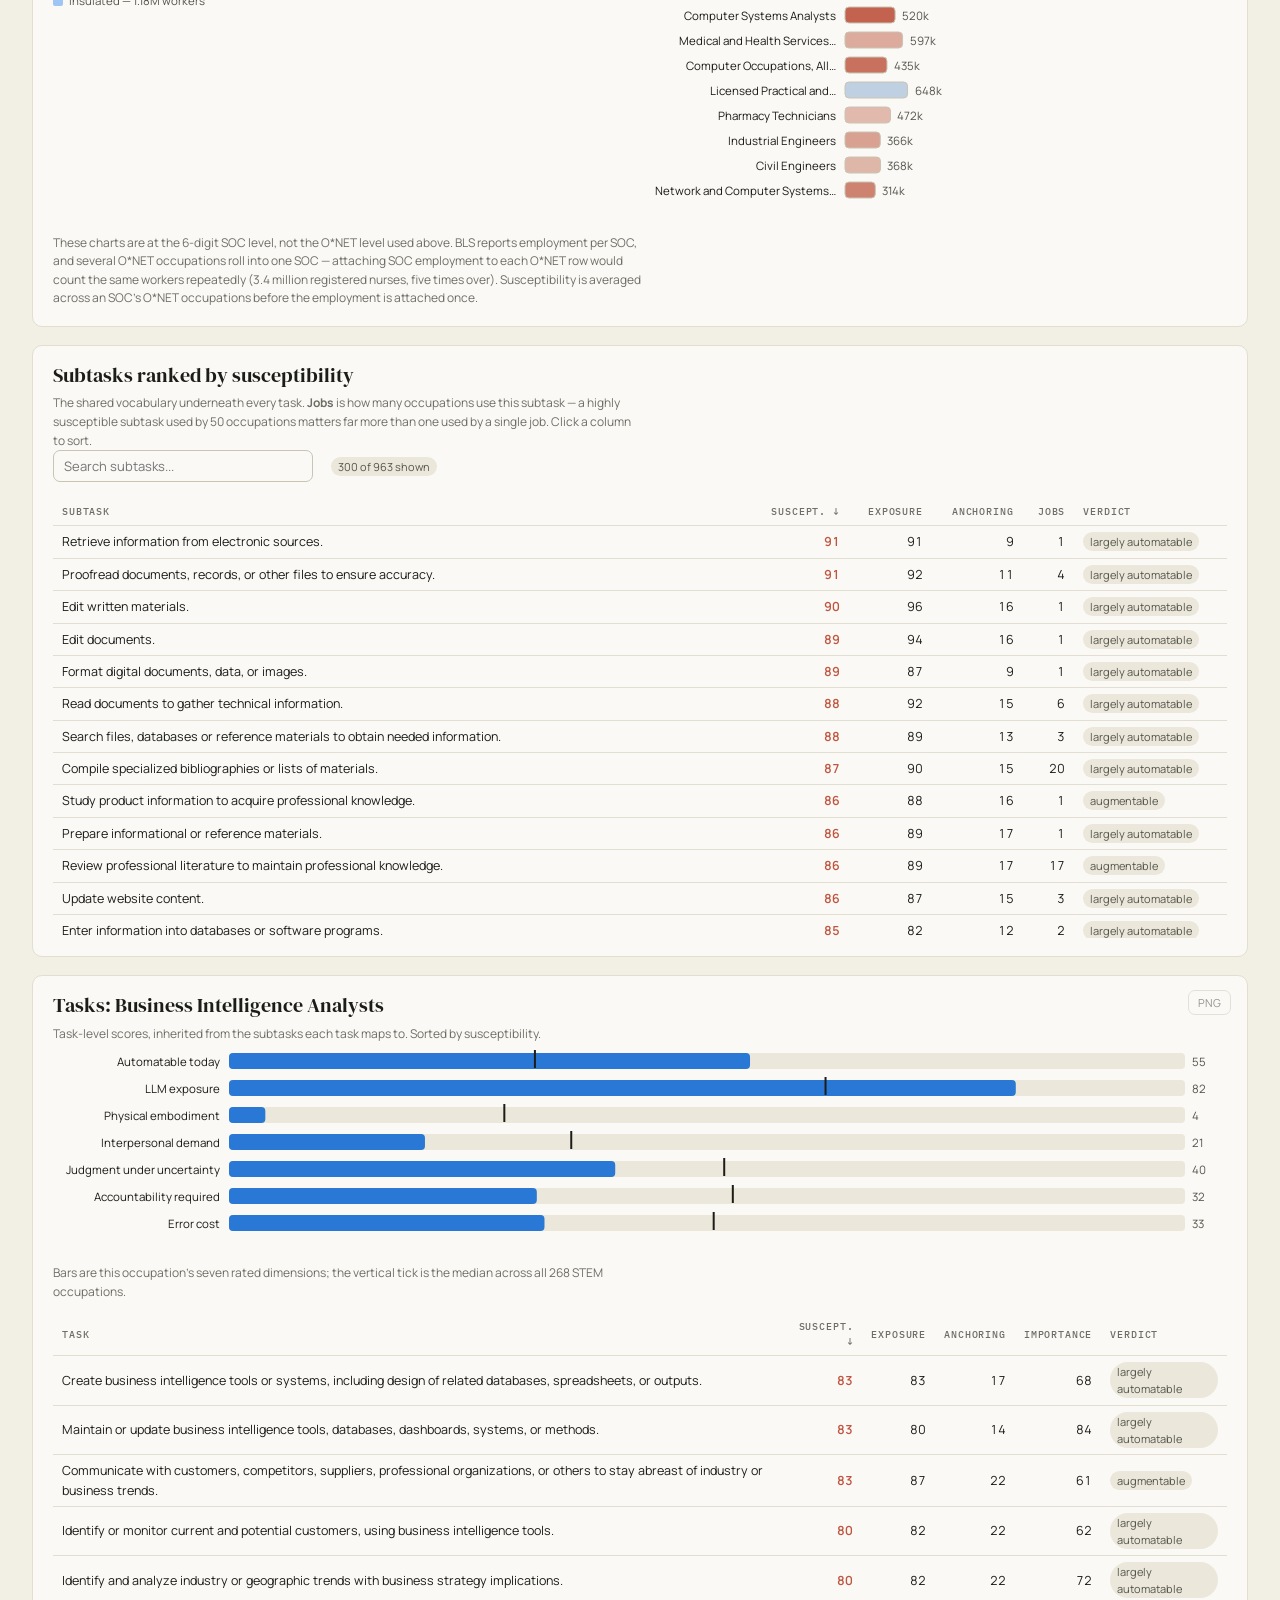
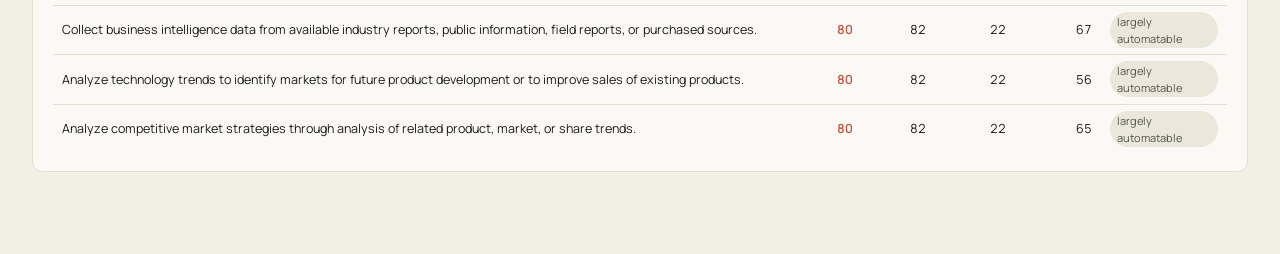
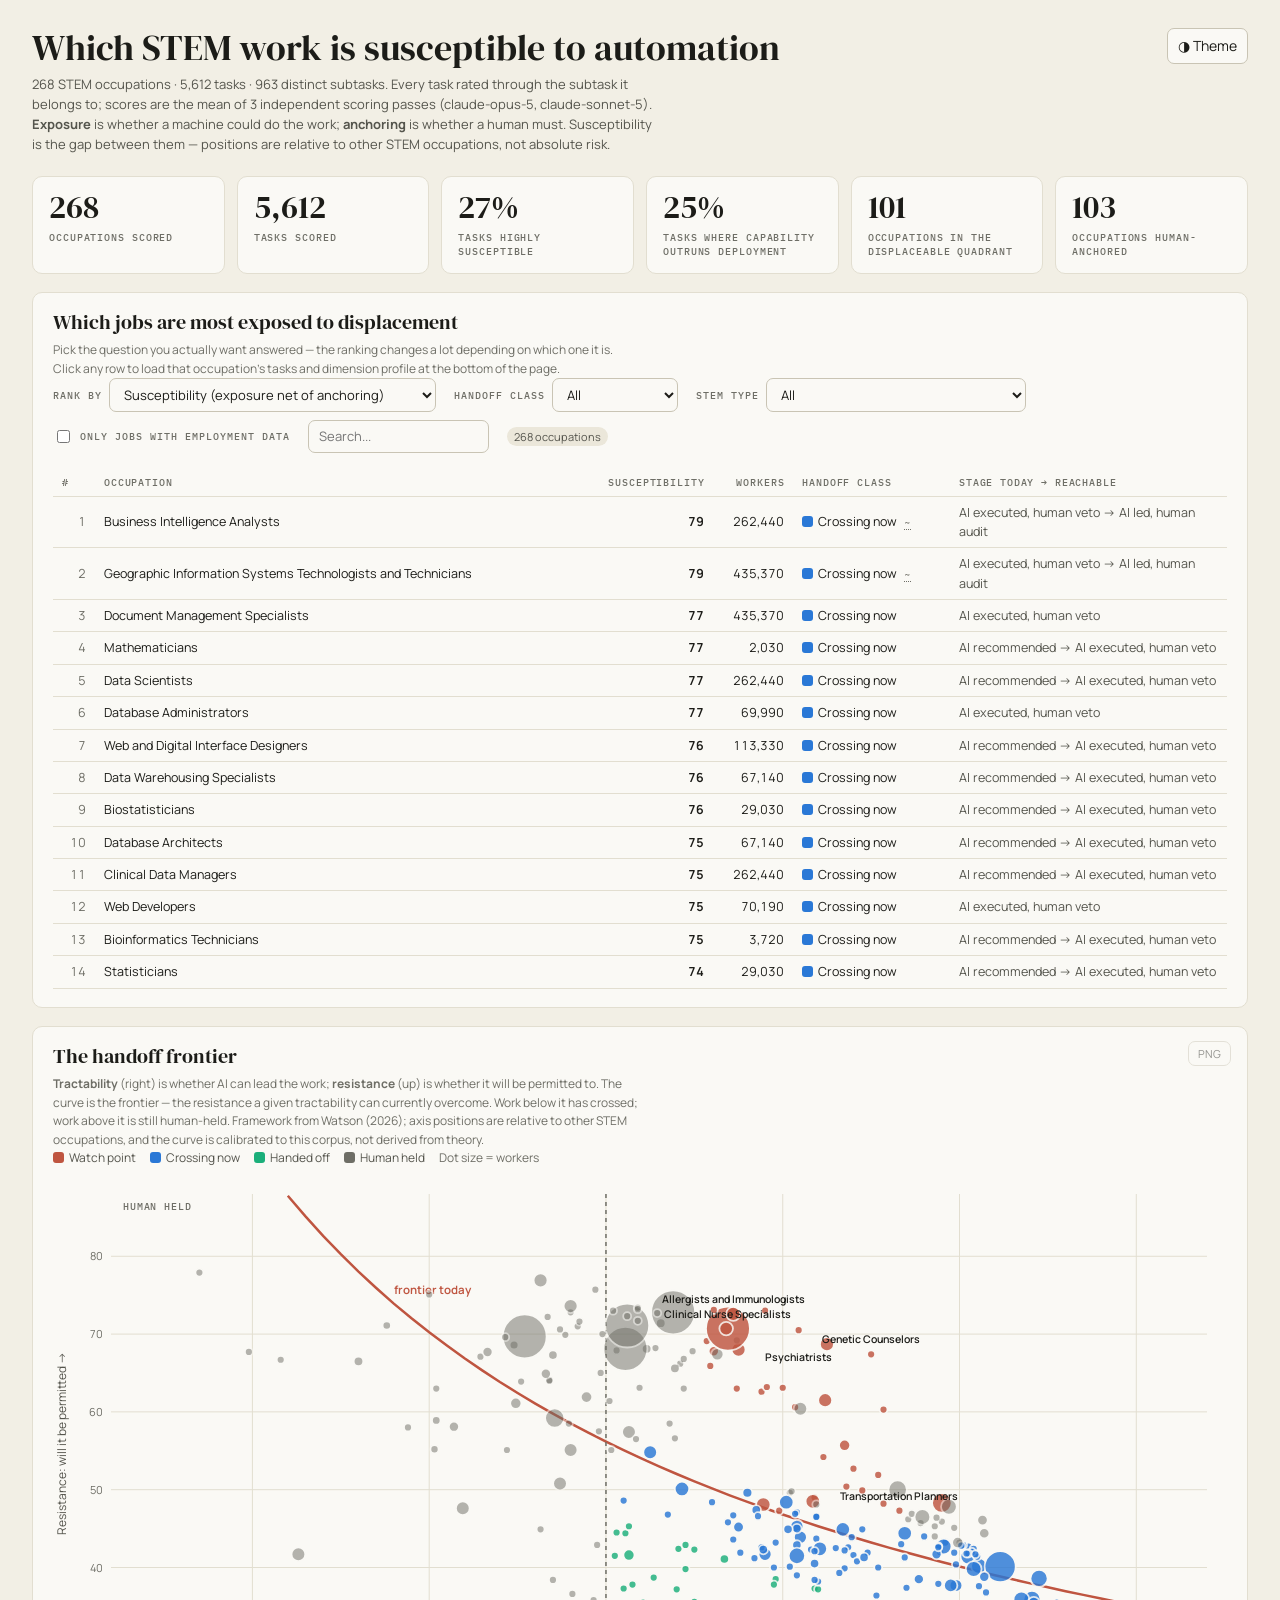
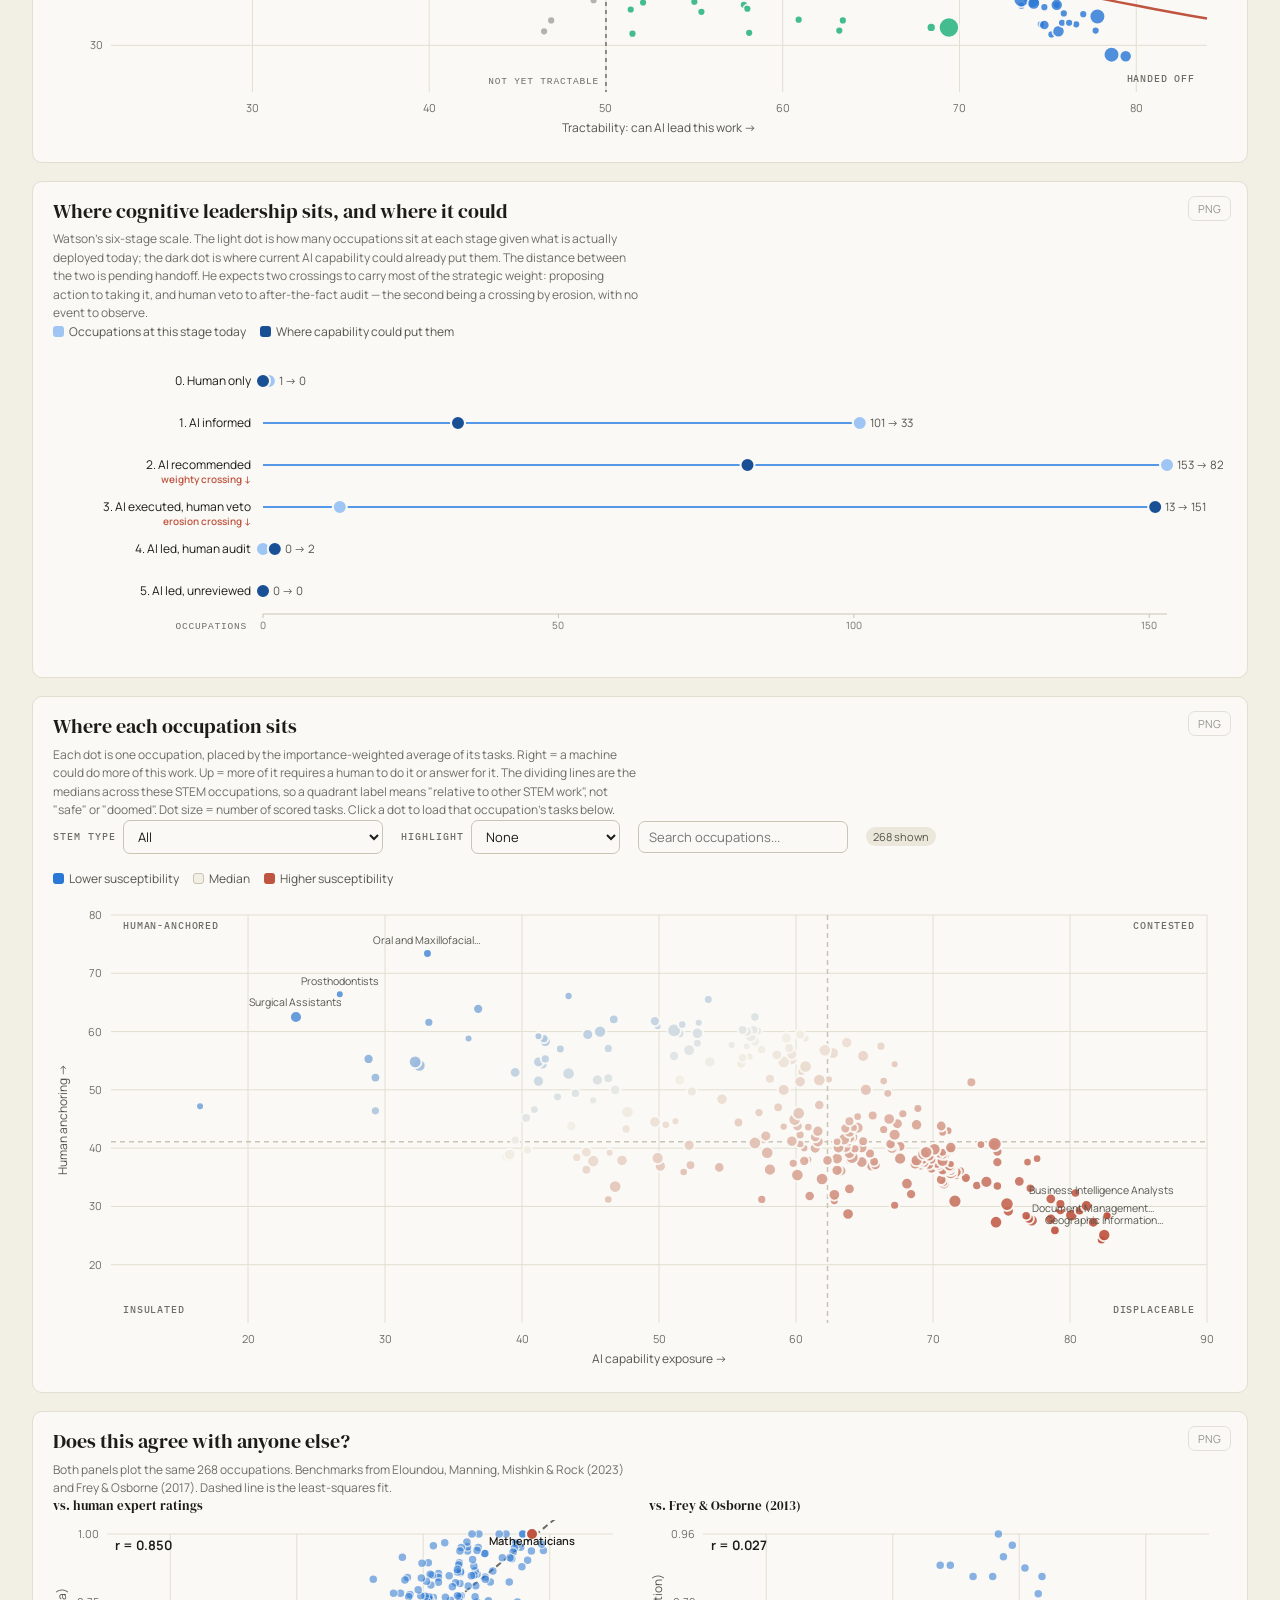
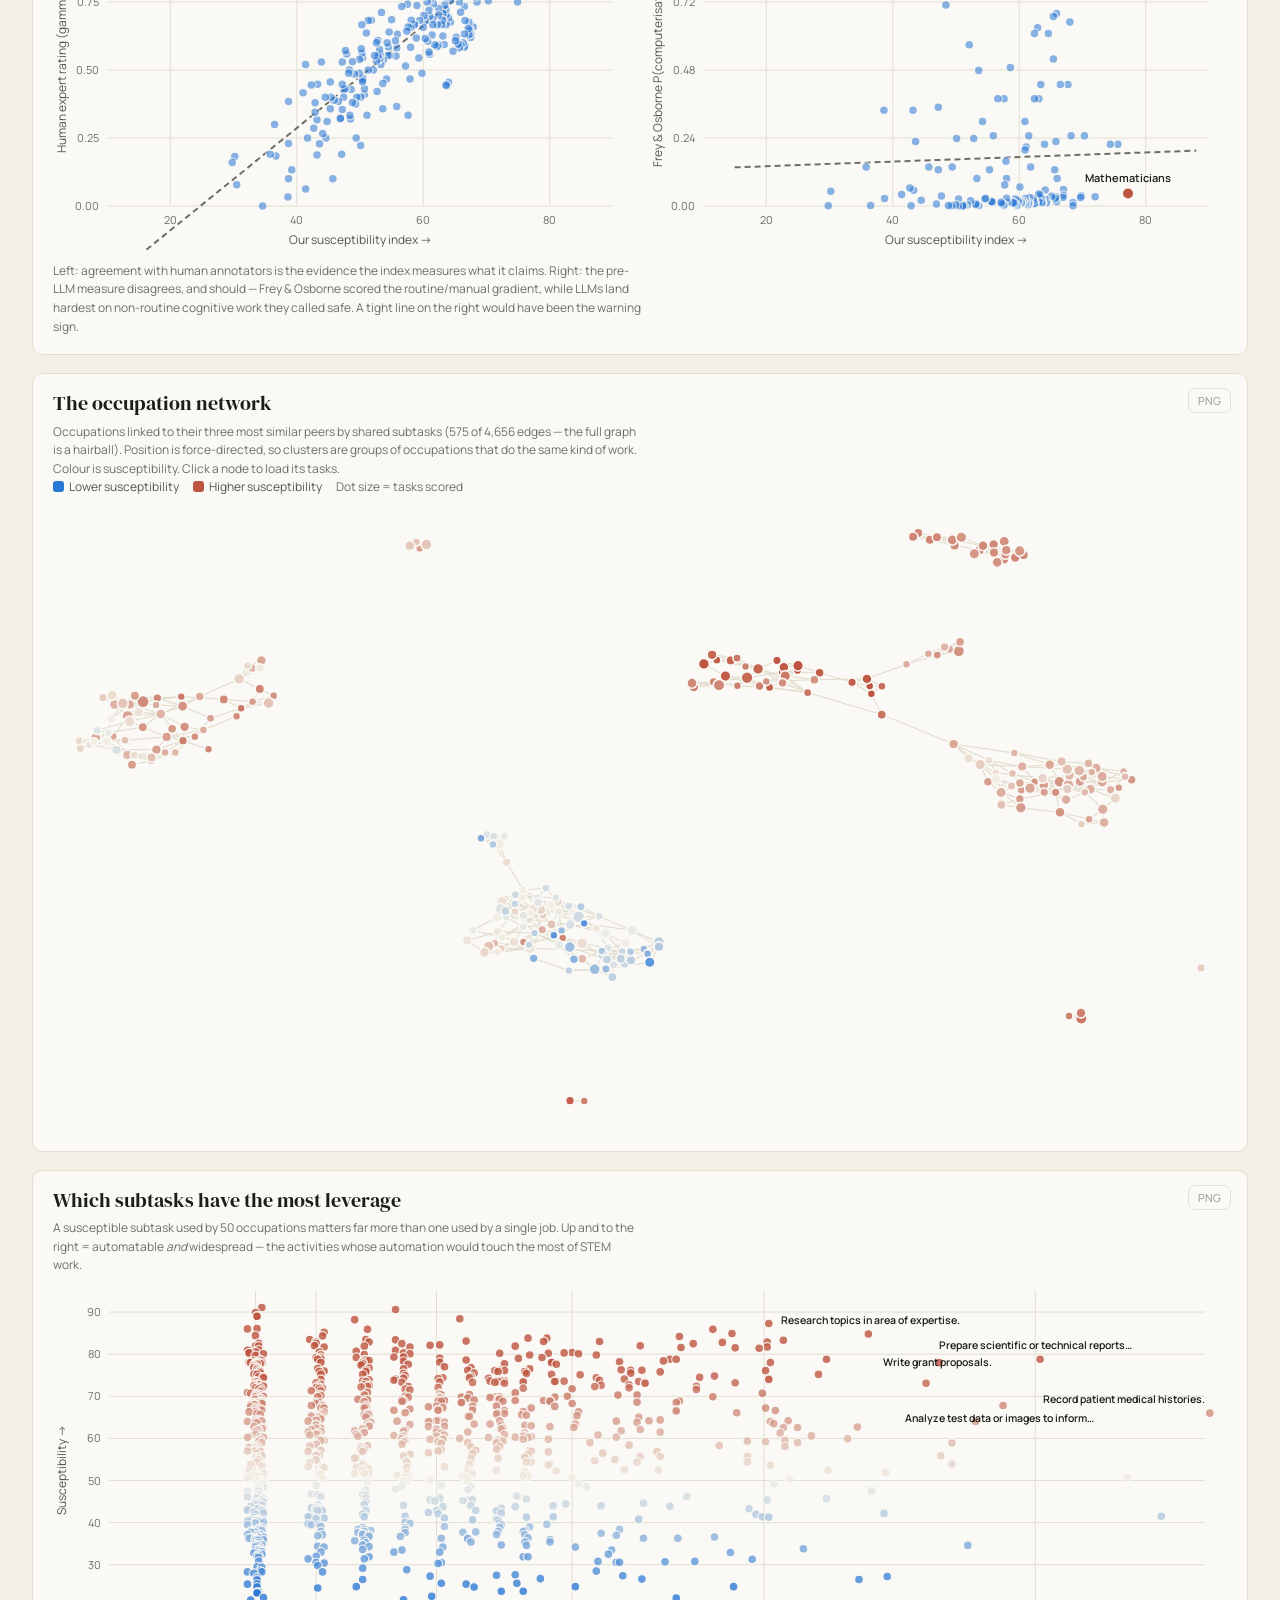
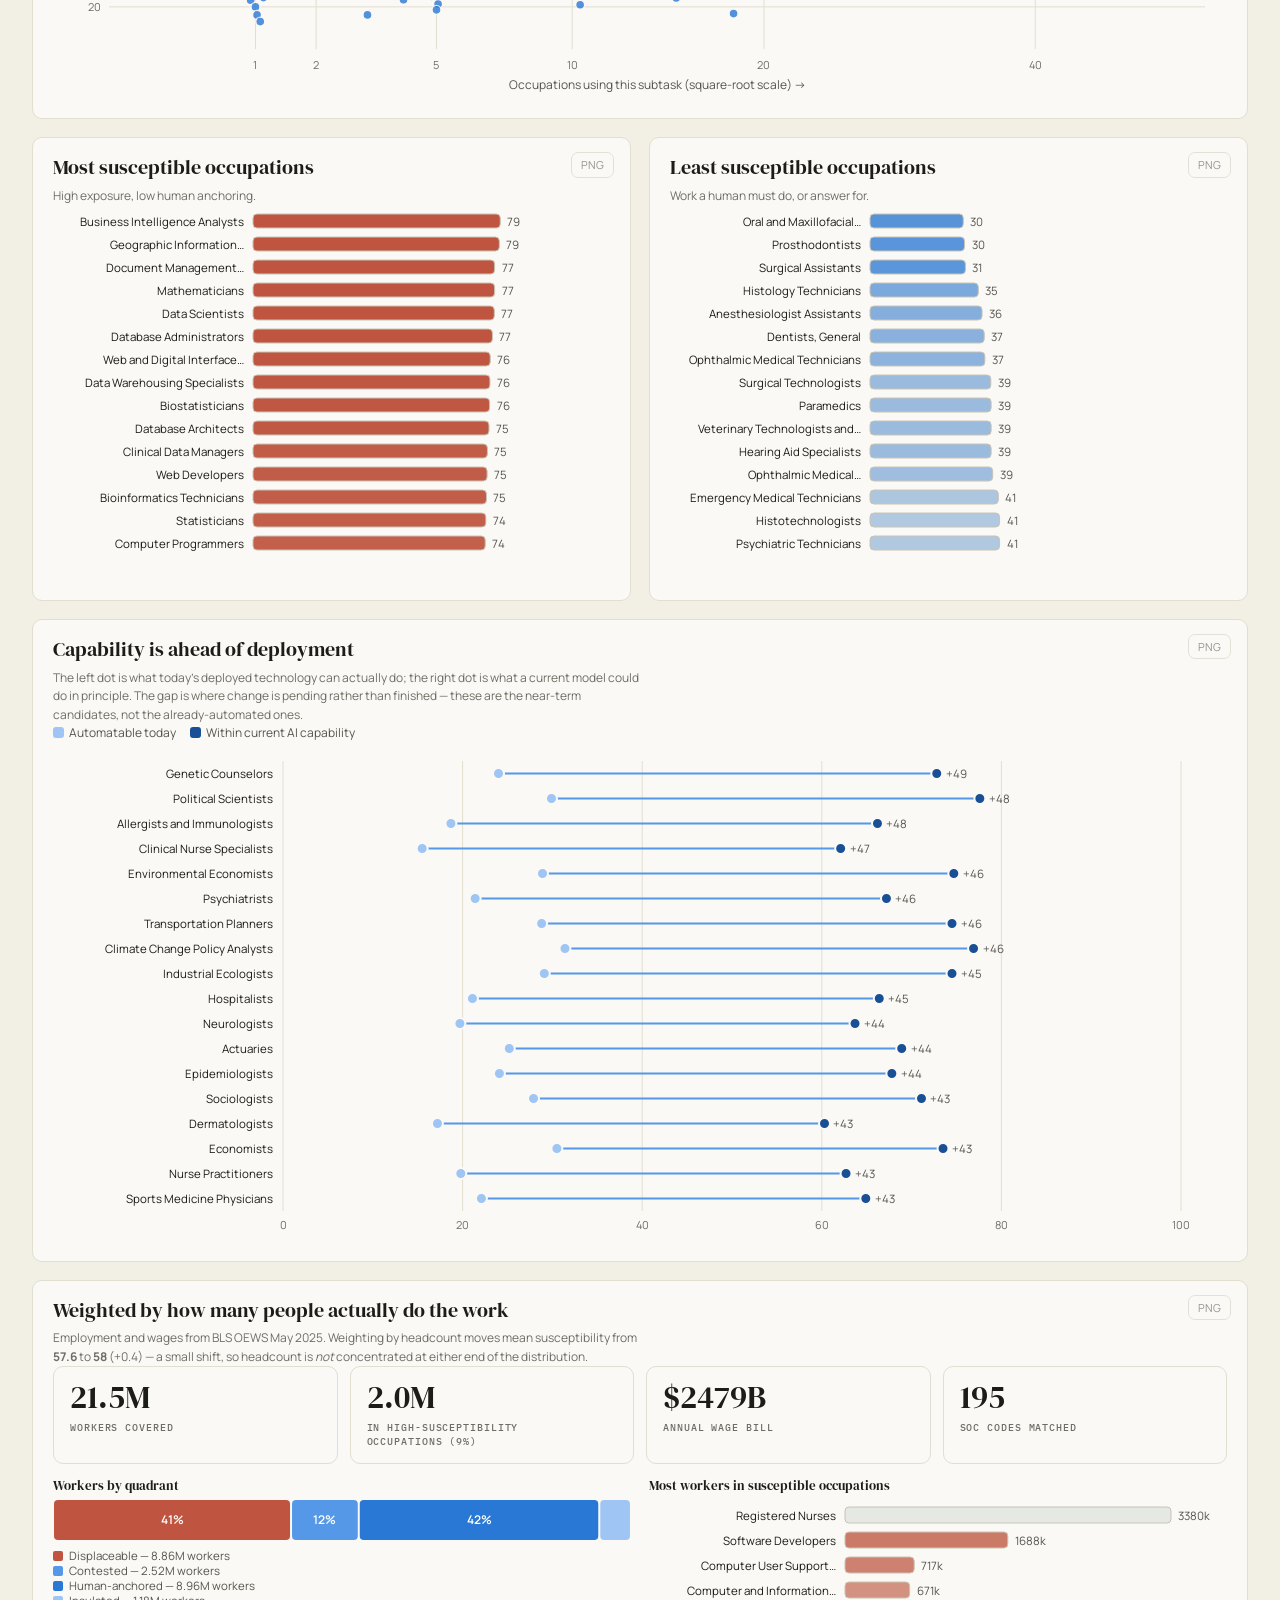
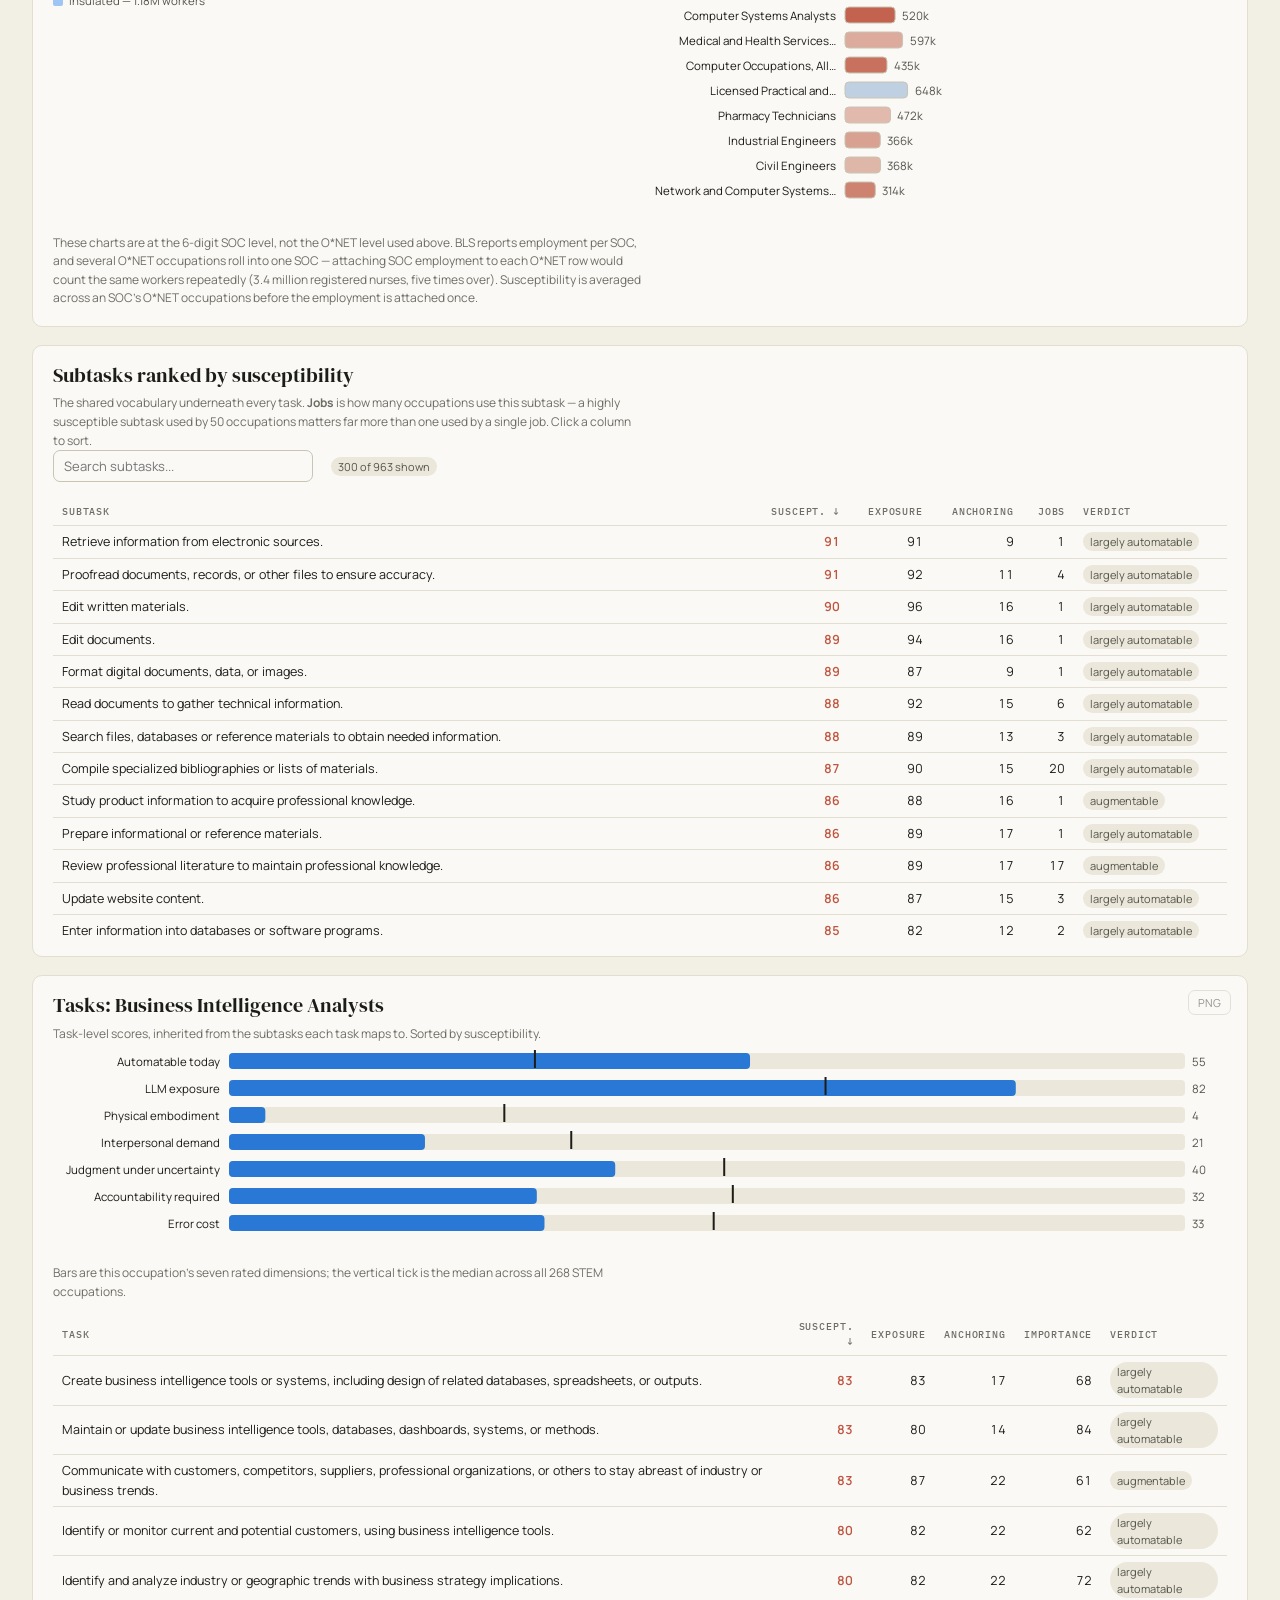
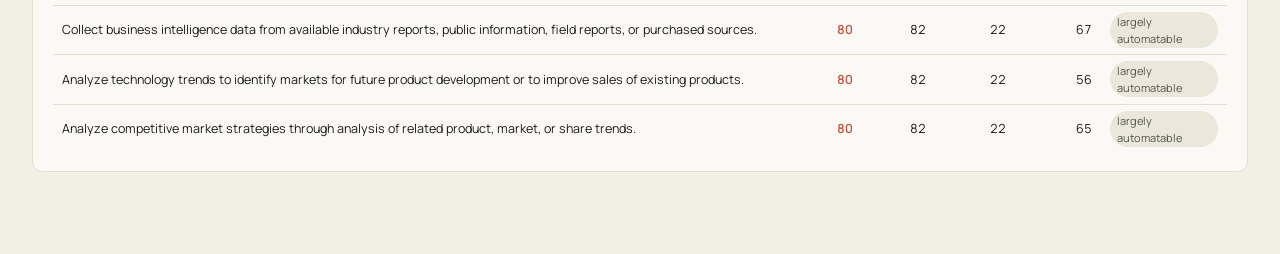
